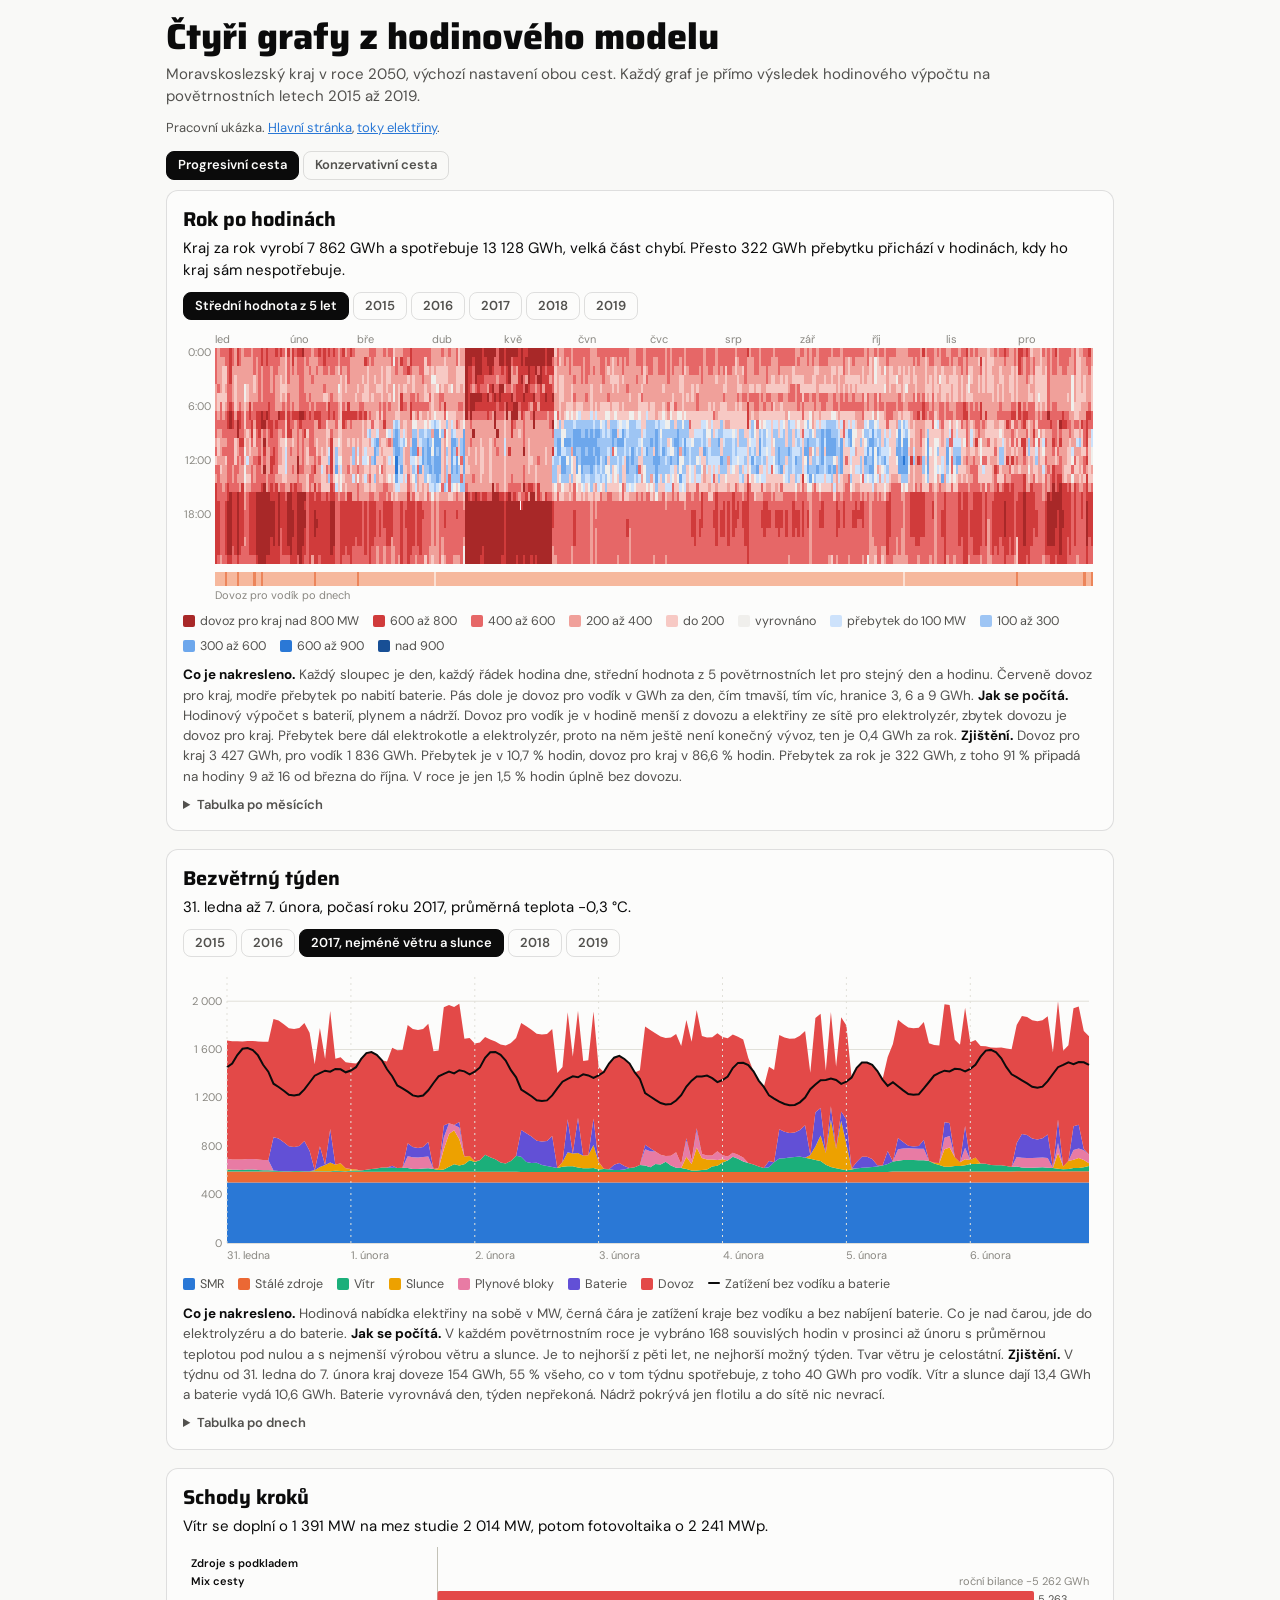
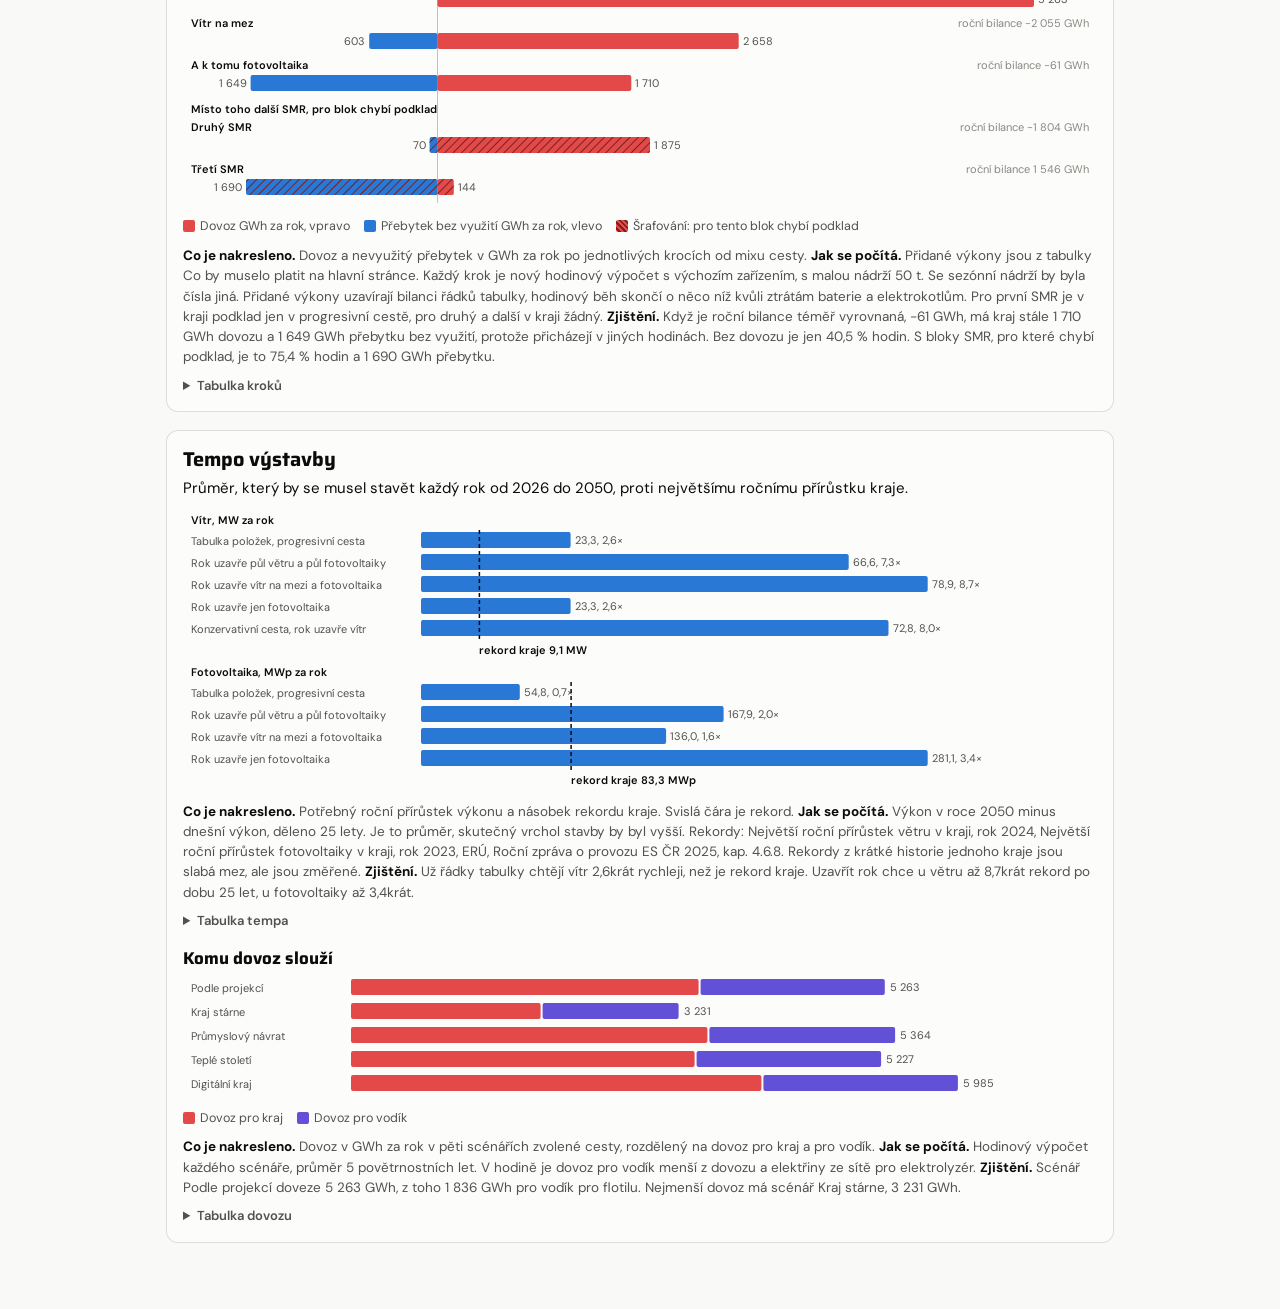
==== laborator/grafy/index.html @ 6d506c96 "Laboratoř: toky 2025 a 2050 s podscénáři, grafy z hodinového modelu Co-Authored-By: Claude Opus 5.5 " ====
<!doctype html>
<html lang="cs">
<head>
<meta charset="utf-8">
<meta name="viewport" content="width=device-width,initial-scale=1">
<title>Grafy z hodinového modelu</title>
<link rel="stylesheet" href="../../fonts.css">
<style>
:root{--bg:#f9f9f7;--surface:#fcfcfb;--ink:#0b0b0b;--muted:#52514e;--axis:#898781;--grid:#e1e0d9;--base:#c3c2b7;--line:rgba(11,11,11,.12);--accent:#2a78d6;
--smr:#2a78d6;--stab:#eb6834;--vitr:#1baf7a;--slunce:#eda100;--plyn:#e87ba4;--bat:#6250d6;--dov:#e34948;--hatch:#7a2020;
--d0:#f0efec;--n1:#f7c9c4;--n2:#f0a09a;--n3:#e66767;--n4:#d03b3b;--n5:#a82828;--p1:#cde2fb;--p2:#9ec5f4;--p3:#6da7ec;--p4:#2a78d6;--p5:#184f95;
--h1:#fbe0d3;--h2:#f6b89d;--h3:#ec855a;--h4:#c9551f}
@media (prefers-color-scheme:dark){:root:not([data-theme=light]){--bg:#0d0d0d;--surface:#1a1a19;--ink:#f0efec;--muted:#c3c2b7;--axis:#898781;--grid:#2c2c2a;--base:#383835;--line:rgba(255,255,255,.12);--accent:#3987e5;
--smr:#3987e5;--stab:#d95926;--vitr:#199e70;--slunce:#c98500;--plyn:#d55181;--bat:#9085e9;--dov:#e66767;--hatch:#ffd5d5;
--d0:#383835;--n1:#5a2b2b;--n2:#7f3535;--n3:#b04545;--n4:#d95a5a;--n5:#f28a8a;--p1:#16335a;--p2:#1c5cab;--p3:#2a78d6;--p4:#5598e7;--p5:#9ec5f4;
--h1:#4a2a1c;--h2:#7c4124;--h3:#b95a2c;--h4:#ec855a}}
:root[data-theme=dark]{--bg:#0d0d0d;--surface:#1a1a19;--ink:#f0efec;--muted:#c3c2b7;--axis:#898781;--grid:#2c2c2a;--base:#383835;--line:rgba(255,255,255,.12);--accent:#3987e5;
--smr:#3987e5;--stab:#d95926;--vitr:#199e70;--slunce:#c98500;--plyn:#d55181;--bat:#9085e9;--dov:#e66767;--hatch:#ffd5d5;
--d0:#383835;--n1:#5a2b2b;--n2:#7f3535;--n3:#b04545;--n4:#d95a5a;--n5:#f28a8a;--p1:#16335a;--p2:#1c5cab;--p3:#2a78d6;--p4:#5598e7;--p5:#9ec5f4;
--h1:#4a2a1c;--h2:#7c4124;--h3:#b95a2c;--h4:#ec855a}
*{box-sizing:border-box}
body{margin:0;background:var(--bg);color:var(--ink);font:15px/1.5 "DM Sans",system-ui,sans-serif}
.wrap{max-width:980px;margin:0 auto;padding:18px 16px 48px}
h1{font:800 clamp(25px,3.6vw,36px)/1.08 "Saira",system-ui,sans-serif;margin:0 0 6px}
h2{font:700 20px/1.2 "Saira",system-ui,sans-serif;margin:0 0 6px}
p{margin:0 0 10px}
a{color:var(--accent)}
.lead{color:var(--muted);max-width:60em}
.notice{font-size:13px;color:var(--muted);margin:0 0 14px}
.card{background:var(--surface);border:1px solid var(--line);border-radius:12px;padding:16px;margin:0 0 18px}
.seg{display:inline-flex;flex-wrap:wrap;gap:4px;margin:0 8px 10px 0}
.seg button{all:unset;cursor:pointer;padding:6px 11px;border:1px solid var(--line);border-radius:8px;font:600 13px/1.1 "DM Sans",system-ui,sans-serif;color:var(--muted)}
.seg button[aria-pressed="true"]{background:var(--ink);color:var(--surface);border-color:var(--ink)}
.seg button:focus-visible,.chart:focus-visible,summary:focus-visible{outline:2px solid var(--accent);outline-offset:2px}
.chart{position:relative;width:100%;touch-action:pan-y}
.chart svg{display:block;width:100%;height:auto;overflow:visible}
.chart text{font:11px "DM Sans",system-ui,sans-serif;fill:var(--axis)}
.chart text.lab{fill:var(--ink);font-weight:600}
.chart text.val{fill:var(--muted)}
.legend{display:flex;flex-wrap:wrap;gap:6px 14px;font-size:12.5px;color:var(--muted);margin:8px 0 10px}
.legend i{display:inline-block;width:12px;height:12px;border-radius:2px;margin-right:5px;vertical-align:-2px}
.how{font-size:13.5px;color:var(--muted);margin:10px 0 0}
.how b{color:var(--ink)}
.tip{position:fixed;z-index:9;display:none;pointer-events:none;background:var(--surface);border:1px solid var(--ink);border-radius:5px;padding:7px 9px;font-size:12px;max-width:260px;box-shadow:0 6px 18px rgba(0,0,0,.25)}
.tip b{display:block;font-size:13px}
.tip div{display:flex;justify-content:space-between;gap:12px}
details{margin-top:8px;font-size:13px}
summary{cursor:pointer;color:var(--muted);font-weight:600}
.tw{overflow-x:auto}
table{border-collapse:collapse;margin-top:6px;font-size:12.5px;width:100%;font-variant-numeric:tabular-nums}
th,td{padding:3px 8px;border-bottom:1px solid var(--grid);text-align:right;white-space:nowrap}
th:first-child,td:first-child{text-align:left;white-space:normal}
</style>
</head>
<body>
<div class="wrap">
<header>
<h1>Čtyři grafy z hodinového modelu</h1>
<p class="lead">Moravskoslezský kraj v roce 2050, výchozí nastavení obou cest. Každý graf je přímo výsledek hodinového výpočtu na povětrnostních letech 2015 až 2019.</p>
<p class="notice">Pracovní ukázka. <a href="../../index.html">Hlavní stránka</a>, <a href="../toky/index.html">toky elektřiny</a>.</p>
</header>
<div class="seg" role="group" aria-label="Cesta" id="segPath"></div>

<section class="card" id="sHeat">
<h2>Rok po hodinách</h2>
<p id="heatTitle"></p>
<div class="seg" role="group" aria-label="Povětrnostní rok" id="segHeat"></div>
<div class="chart" id="cHeat" tabindex="0" role="img"></div>
<div class="legend" id="lHeat"></div>
<p class="how" id="hHeat"></p>
<details><summary>Tabulka po měsících</summary><div class="tw" id="tHeat"></div></details>
</section>

<section class="card" id="sWeek">
<h2>Bezvětrný týden</h2>
<p id="weekTitle"></p>
<div class="seg" role="group" aria-label="Povětrnostní rok" id="segWeek"></div>
<div class="chart" id="cWeek" tabindex="0" role="img"></div>
<div class="legend" id="lWeek"></div>
<p class="how" id="hWeek"></p>
<details><summary>Tabulka po dnech</summary><div class="tw" id="tWeek"></div></details>
</section>

<section class="card" id="sSteps">
<h2>Schody kroků</h2>
<p id="stepTitle"></p>
<div class="chart" id="cSteps" role="img"></div>
<div class="legend" id="lSteps"></div>
<p class="how" id="hSteps"></p>
<details><summary>Tabulka kroků</summary><div class="tw" id="tSteps"></div></details>
</section>

<section class="card" id="sTempo">
<h2>Tempo výstavby</h2>
<p id="tempoTitle"></p>
<div class="chart" id="cTempo" role="img"></div>
<p class="how" id="hTempo"></p>
<details><summary>Tabulka tempa</summary><div class="tw" id="tTempo"></div></details>
<h2 style="margin-top:18px;font-size:17px">Komu dovoz slouží</h2>
<div class="chart" id="cSplit" role="img"></div>
<div class="legend" id="lSplit"></div>
<p class="how" id="hSplit"></p>
<details><summary>Tabulka dovozu</summary><div class="tw" id="tSplit"></div></details>
</section>
<div class="tip" id="tip" role="status"></div>
</div>
<script>
"use strict";
const D = {"heat":{"progresivni":{"median":[-505,-468,-450,-428,-394,-383,-387,-423,-505,-463,-335,-505,-186,-407,-362,-643,-643,-716,-743,-743,-714,-643,-639,-627,-367,-362,-346,-365,-481,-71,-71,-321,-521,-297,-71,-71,-365,-481,-413,-521,-548,-618,-621,-621,-621,-621,-621,-556,-456,-324,-296,-270,-286,-147,-471,-471,-597,-393,-342,-360,-389,-147,-393,-471,-493,-597,-597,-597,-597,-597,-426,-393,-451,-282,-107,-83,-72,-80,-117,-349,-541,-451,-344,-451,-231,-231,-343,-344,-444,-579,-579,-579,-579,-579,-579,-548,-505,-505,-133,-133,-291,-133,-283,-436,-516,-514,-291,-516,-133,-262,-318,-447,-565,-669,-683,-683,-683,-683,-616,-521,-541,-504,-481,-453,-427,-458,-565,-664,-664,-572,-427,-490,-445,-436,-554,-664,-741,-816,-887,-887,-887,-887,-887,-664,-772,-772,-663,-642,-525,-529,-659,-882,-892,-556,-585,-497,-427,-466,-525,-595,-892,-892,-892,-892,-892,-887,-887,-734,-560,-556,-392,-346,-346,-346,-407,-736,-796,-427,-427,-427,-427,-326,-390,-445,-736,-796,-796,-796,-736,-779,-533,-500,-218,-218,-218,-109,-109,-109,-109,-373,-559,-427,-109,-109,-109,-424,-424,-424,-627,-659,-659,-659,-659,-659,-644,-454,-611,-611,-354,-342,-342,-342,-354,-725,-834,-847,-391,-355,-427,-427,-383,-428,-847,-874,-884,-891,-874,-874,-874,-614,-449,-422,-394,-359,-343,-360,-495,-631,-717,-520,-658,-536,-354,-354,-335,-354,-731,-756,-756,-756,-756,-756,-756,-509,-312,-300,-246,-212,-212,-212,-300,-473,-532,-516,-750,-530,-473,-300,-364,-750,-750,-732,-616,-656,-628,-616,-530,-518,-430,-273,-261,-248,0,0,-109,-54,-131,-392,-7,0,-47,0,0,-47,-392,-392,-425,-432,-420,-392,-487,-497,-415,-376,-358,-236,-122,-132,-376,-582,-582,-92,-341,-364,56,-341,-132,-241,-582,-582,-582,-582,-582,-582,-582,-562,-402,-389,-227,-383,-292,-374,-677,-677,-400,-261,-172,-162,-227,-227,-113,-387,-659,-711,-711,-711,-711,-711,-677,-508,-313,-313,-259,-259,-259,-259,-342,-449,-642,-709,-421,-213,-259,-481,-530,-581,-676,-763,-763,-763,-763,-763,-763,-596,-472,-404,-404,-190,-133,-327,-427,-450,-327,-190,-188,-227,-450,-227,-227,-419,-642,-718,-740,-740,-729,-685,-640,-427,-406,-377,-377,-377,-377,-396,-423,-733,-733,-412,-566,-342,-527,-509,-489,-577,-827,-850,-878,-878,-878,-875,-827,-685,-502,-469,-459,-430,-421,-427,-466,-785,-669,-611,-577,-467,-657,-579,-427,-427,-892,-892,-892,-892,-892,-889,-823,-823,-650,-620,-367,-354,-342,-368,-513,-837,-837,-354,-311,-341,-306,-306,-465,-656,-849,-887,-891,-891,-887,-856,-830,-830,-539,-509,-461,-424,-423,-427,-447,-669,-886,-473,-886,-601,-544,-886,-528,-807,-892,-892,-892,-892,-892,-892,-892,-892,-628,-656,-507,-480,-482,-497,-589,-862,-596,-354,-342,-342,-312,-354,-342,-383,-891,-891,-891,-891,-891,-891,-862,-731,-507,-479,-447,-416,-408,-414,-614,-639,-639,-409,-459,-354,-354,-354,-507,-574,-824,-887,-887,-887,-887,-887,-826,-639,-511,-472,-387,-371,-383,-414,-448,-485,-726,-651,-580,-585,-726,-779,-552,-779,-786,-834,-818,-807,-818,-779,-726,-649,-434,-427,-427,-421,-411,-412,-436,-483,-585,-515,-585,-615,-604,-585,-437,-585,-699,-887,-887,-887,-887,-887,-669,-661,-615,-489,-489,-237,-237,-237,-354,-543,-687,-554,-526,-526,-526,-526,-237,-634,-787,-787,-787,-787,-787,-787,-652,-642,-427,-415,-389,-367,-330,-337,-337,-805,-421,-372,-278,-337,-260,-164,-260,-271,-805,-805,-805,-805,-805,-805,-655,-655,-600,-211,-211,-150,-150,-150,-354,-650,-475,-347,-25,-347,-239,-162,-291,-407,-600,-600,-600,-600,-575,-575,-575,-575,-512,-270,-270,-270,-180,-270,-498,-630,-427,-498,-180,-66,-40,-122,-178,-493,-696,-696,-696,-696,-696,-696,-696,-534,-61,-61,-61,-61,-61,-126,-348,-373,-155,-140,0,46,68,30,-61,-240,-547,-611,-611,-611,-611,-611,-611,-536,-655,-427,-427,-404,-392,-413,-427,-799,-799,-737,-281,-330,-249,-249,-250,-349,-800,-800,-800,-800,-800,-800,-712,-429,-328,-322,-342,-335,-354,-354,-354,-565,-482,-603,-354,-474,-251,-354,-251,-639,-801,-801,-801,-801,-801,-801,-801,-639,-738,-734,-427,-341,-341,-348,-427,-622,-447,-248,-137,-341,-296,-460,-341,-592,-798,-798,-817,-800,-820,-798,-798,-738,-492,-335,-335,-335,-335,-328,-335,-658,-362,-337,-337,-328,-337,-337,-362,-658,-778,-778,-778,-778,-778,-778,-778,-658,-621,-430,-403,-354,-354,-360,-387,-669,-527,-434,-491,-417,-858,-887,-498,-567,-891,-891,-891,-891,-887,-882,-858,-583,-652,-525,-502,-463,-456,-468,-548,-831,-652,-337,-337,-354,-332,-548,-354,-423,-849,-867,-867,-867,-867,-867,-841,-831,-885,-437,-437,-437,-427,-427,-535,-885,-480,-492,-427,-427,-494,-462,-315,-354,-885,-890,-891,-891,-885,-883,-749,-661,-544,-388,-383,-384,-361,-427,-465,-763,-432,-627,-315,-333,-315,-315,-315,-315,-802,-796,-848,-837,-778,-755,-755,-568,-494,-453,-336,-236,-336,-366,-416,-501,-533,-78,-336,-178,-100,-372,-164,-3,-525,-553,-553,-553,-553,-553,-553,-506,-592,-237,-490,-237,-237,-419,-237,-615,-567,-570,-569,-560,-237,-237,-462,-469,-687,-687,-687,-687,-687,-687,-687,-648,-321,-342,-339,-408,-207,-219,-408,-455,-564,-408,-455,-408,-315,-455,-454,-363,-640,-690,-690,-690,-690,-690,-649,-287,-433,-270,-270,-270,-270,-270,-270,-720,-394,-270,-270,-482,-410,-672,-344,-720,-482,-795,-820,-819,-804,-761,-720,-601,-444,-347,-444,-341,-269,-286,-580,-719,-341,-219,-135,-163,-246,-324,-319,-341,-719,-769,-799,-813,-780,-719,-716,-638,-628,-428,-397,-259,-259,-295,-438,-709,-646,-275,-259,-295,-505,-355,-318,-510,-733,-746,-746,-745,-745,-726,-709,-586,-480,-498,-351,-333,-311,-333,-538,-556,-445,-320,-233,-166,-93,40,-118,-169,-488,-791,-792,-792,-772,-710,-692,-638,-620,-604,-463,-354,-401,-155,-446,-598,-468,-306,-306,-295,-176,-102,-112,-155,-590,-660,-660,-660,-660,-660,-660,-660,-504,-504,-495,-342,-341,-127,-341,-562,-127,-112,-112,-112,-112,-488,-384,-100,-662,-677,-677,-677,-677,-677,-662,-631,-714,-518,-304,-304,-304,-304,-686,-686,-238,-116,-245,69,172,-367,118,-136,-492,-754,-778,-769,-757,-754,-754,-730,-472,-433,-405,-342,-342,-409,-496,-496,-342,-505,-632,-618,-738,-669,-503,-673,-738,-868,-868,-868,-868,-868,-849,-738,-652,-592,-592,-375,-373,-382,-524,-728,-337,-382,-199,-199,-199,-199,-199,-407,-649,-828,-828,-828,-828,-828,-673,-649,-456,-469,-282,-282,-220,-220,-545,-545,-545,-373,-95,149,231,308,0,98,-418,-456,-456,-456,-456,-456,-434,-415,-380,-380,-161,-365,0,-175,-354,-215,-175,-173,0,-44,0,-45,-37,-191,-244,-480,-480,-480,-480,-480,-466,-466,-432,-432,-420,-173,-171,-171,-105,-179,-105,-85,-171,-4,0,93,0,0,-432,-646,-655,-655,-655,-655,-623,-621,-635,-581,-341,-268,-332,-341,-445,-635,-625,-226,-266,-266,-333,-319,-185,-266,-490,-635,-647,-656,-635,-635,-635,-514,-277,-525,-231,-186,-182,-274,-377,-661,-532,-211,-211,-211,-211,-211,-354,-182,-282,-632,-758,-761,-761,-635,-546,-485,-586,-560,-530,-530,-337,-358,-743,-743,-344,-293,-199,-293,-332,-535,-341,-341,-669,-747,-772,-761,-743,-743,-607,-473,-625,-369,-357,-227,-215,-215,-231,-625,-512,-283,-341,-352,-175,-175,-279,-389,-625,-765,-765,-765,-765,-726,-665,-665,-486,-337,-251,-337,-382,-382,-382,-683,-337,-337,-25,177,191,-341,5,-251,-390,-783,-783,-755,-693,-661,-530,-486,-395,-395,-342,-259,-259,-190,-395,-640,-230,-341,-341,-279,-365,-379,-267,-378,-395,-740,-740,-740,-739,-541,-511,-495,-341,-323,-338,-317,-182,-310,-354,-418,-341,-263,-62,67,0,-597,0,-418,-418,-697,-697,-697,-697,-627,-597,-461,-349,-362,-317,-232,-232,-232,-547,-682,-341,-309,-309,-309,-249,-341,-341,-232,-342,-782,-782,-782,-782,-720,-563,-543,-397,-348,-224,-194,-208,-194,-479,-508,-94,-94,-63,-114,34,-341,-28,-341,-386,-544,-544,-544,-544,-544,-544,-544,-276,-605,-276,-207,-139,-158,-342,-608,-341,-325,-142,6,19,-115,48,-158,-342,-662,-708,-708,-678,-608,-608,-485,-294,-463,-134,-141,-134,-13,-356,-386,-134,31,-22,-5,0,-22,-232,-187,-356,-468,-489,-540,-533,-471,-468,-461,-549,-352,-341,-337,-341,-341,-352,-459,-155,154,-337,-138,-323,-238,-413,-323,-551,-724,-788,-788,-783,-744,-688,-688,-558,-558,-342,-333,-281,-108,-342,-342,-426,-108,28,-106,199,-112,-69,-108,-417,-658,-658,-658,-658,-635,-562,-562,-536,-342,-342,-183,-342,-246,-345,-342,-86,-86,177,352,446,-11,263,-199,-319,-628,-636,-636,-620,-555,-555,-555,-392,-352,-352,-261,-30,-261,-392,-79,-19,56,309,115,-19,-292,-261,-261,-261,-569,-569,-569,-569,-536,-352,-261,-342,-342,-342,-342,-119,-342,-569,-569,-375,-342,-313,-119,-19,0,-92,-306,-569,-584,-643,-646,-642,-585,-542,-504,-335,-348,-143,-143,-143,-112,-359,-143,-234,-233,-143,-234,-37,-407,-37,-234,-425,-569,-587,-587,-587,-587,-587,-564,-593,-342,-342,-244,-276,-285,-593,-593,-605,-270,-186,-143,-244,-244,-244,-590,-593,-655,-672,-647,-593,-593,-385,-343,-387,-337,-178,-178,-178,-337,-337,-271,-308,0,-271,-58,-178,-178,-150,-522,-357,-628,-679,-677,-673,-629,-593,-532,-537,-270,-191,-114,-255,-165,-417,-389,-368,15,-428,-87,26,-87,0,-270,-537,-637,-637,-637,-637,-637,-578,-537,-469,-464,-348,-202,-202,-202,-202,-202,-202,-155,-319,-162,-180,-180,-46,-201,-180,-630,-633,-680,-600,-353,-305,-255,-70,0,-361,-225,0,0,-238,-200,44,256,446,259,0,-29,0,-121,-360,-461,-461,-461,-461,-461,-385,-371,-300,-527,-502,-341,-341,-276,-267,-52,124,449,448,550,623,623,373,77,-52,-502,-502,-511,-542,-508,-502,-502,-356,-356,-358,-356,-187,-120,-174,-191,9,171,227,514,163,75,63,81,-222,-452,-458,-458,-458,-458,-458,-256,-341,-610,-384,-341,-341,-610,-610,-351,-240,-60,14,150,216,312,93,-42,-311,-710,-710,-710,-710,-710,-657,-615,-538,-538,-538,-315,-91,-250,-538,-395,-91,48,205,-170,-91,-91,-34,-198,-255,-582,-586,-586,-586,-558,-538,-538,-589,-503,-503,-315,-139,-315,-503,-378,-183,-183,0,-283,-283,-120,37,-183,-283,-589,-618,-603,-589,-589,-589,-589,-493,-250,-615,-165,-250,-208,-392,-284,-208,-250,-250,-250,-208,-208,-450,-520,-615,-678,-700,-700,-700,-667,-645,-610,-715,-715,-433,-341,-265,-509,-715,-652,-341,-222,-59,100,99,-8,-66,-356,-373,-715,-715,-715,-715,-715,-621,-594,-543,-407,-304,-93,-145,-408,-543,-93,0,161,312,458,80,109,0,-123,-508,-608,-643,-643,-643,-622,-561,-508,-424,-413,-395,-395,-376,-354,-412,-258,0,293,404,428,0,85,155,13,-176,-490,-494,-494,-494,-463,-412,-395,-433,-433,-322,-208,-208,-459,-459,-506,-147,-38,-56,-506,-134,-518,-208,-322,-173,-606,-606,-606,-606,-606,-571,-531,-547,-516,-516,-264,-264,-264,-516,-188,-68,201,67,-188,66,434,-66,-36,-296,-638,-638,-638,-638,-638,-638,-516,-510,-510,-497,-485,-254,-358,-510,-205,-157,121,278,343,550,-154,-68,-205,-258,-590,-600,-590,-590,-517,-510,-446,-491,-184,-115,-284,-70,-70,-440,-255,0,51,127,157,177,147,104,-71,-188,-501,-520,-520,-439,-424,-424,-196,-407,-407,-159,-265,-340,-198,-407,-53,-21,207,364,351,325,273,0,-370,-453,-507,-503,-456,-457,-439,-434,-434,-523,-523,-204,-353,-204,-523,-349,-247,0,138,242,364,550,550,78,78,-289,-523,-523,-523,-523,-463,-385,-361,-291,-291,-149,0,-10,-193,-10,-10,35,-335,0,0,116,282,249,65,0,-335,-384,-384,-339,-335,-335,-85,-232,-383,-292,0,-26,-398,-235,0,220,434,550,556,568,498,240,166,-261,-413,-475,-474,-425,-406,-351,-324,-226,-226,-73,-55,0,-226,-294,-1,92,391,518,202,550,556,394,58,-143,-386,-386,-386,-386,-386,-386,-378,-363,-363,-129,-193,-350,-459,-459,-116,0,0,471,550,550,550,164,0,-223,-549,-559,-559,-559,-559,-552,-500,-468,-373,-27,-73,-112,-468,-369,-27,-27,150,-18,-18,-112,-112,-18,-469,-273,-477,-477,-469,-469,-387,-275,-56,-240,-144,-144,-94,-260,-379,-615,-424,-195,-424,-291,-226,-260,-242,-220,108,-324,-525,-622,-613,-547,-473,-441,-382,-357,-319,-29,-181,-272,-371,-371,0,109,0,0,123,94,205,136,42,-272,-425,-425,-425,-425,-425,-425,-420,-479,-317,-317,-317,-150,-260,-263,-194,-150,-107,-49,-150,-49,-150,-442,-504,-150,-579,-599,-592,-579,-568,-529,-482,-385,-385,-342,-342,0,-385,-385,-149,18,289,490,531,550,491,280,70,-146,-549,-549,-549,-549,-520,-479,-449,-342,-342,-342,-318,-324,-342,-359,-52,-50,88,450,211,34,279,223,0,-202,-437,-437,-437,-437,-437,-437,-318,-426,-426,-179,-179,-129,-313,-313,-244,-575,-129,264,-579,309,374,163,-169,-426,-522,-629,-557,-460,-426,-426,-233,-181,-181,-181,-181,-181,-295,-433,-250,-295,-181,-181,-181,0,232,190,0,-295,-433,-529,-514,-433,-433,-433,-295,-376,-206,-95,-7,-218,-354,-457,-386,-7,-95,152,160,-457,-7,-417,159,-276,-457,-457,-517,-517,-479,-457,-433,-354,-354,-189,-31,-55,-349,-354,-182,0,304,491,550,429,442,269,182,-161,-370,-425,-425,-454,-393,0,0,-876,-878,-860,-860,-875,-883,-892,-838,-362,-341,-207,-250,-122,-196,-288,-427,-883,-891,-891,-891,-891,-891,-884,-824,-854,-843,-731,-754,-756,-780,-780,-502,-305,-281,-205,-130,-281,-163,-242,-315,-652,-855,-855,-855,-855,-855,-831,-809,-892,-892,-639,-724,-578,-892,-887,-887,-427,-354,-427,-341,-354,-342,-354,-354,-421,-892,-892,-892,-892,-892,-892,-891,-891,-780,-427,-427,-369,-891,-891,-544,-341,-887,-341,-342,-342,-342,-427,-342,-655,-891,-891,-891,-891,-891,-887,-887,-887,-846,-821,-821,-442,-821,-652,-461,-337,-337,-293,-174,-154,-337,-337,-337,-864,-853,-887,-887,-887,-887,-846,-846,-887,-887,-855,-719,-652,-878,-655,-506,-341,-315,-337,-282,-275,-215,-337,-337,-640,-878,-887,-887,-887,-878,-887,-887,-884,-869,-832,-651,-479,-835,-656,-498,-294,-234,-166,-92,-85,-121,-187,-221,-535,-884,-884,-884,-884,-878,-816,-771,-785,-785,-744,-785,-575,-785,-693,-506,-243,-297,-297,-162,-162,-190,-235,-335,-649,-847,-847,-847,-847,-847,-786,-744,-890,-790,-790,-427,-488,-790,-656,-427,-342,-340,-337,-290,-260,-276,-324,-340,-652,-887,-890,-890,-890,-887,-887,-887,-839,-839,-624,-565,-342,-839,-603,-642,-316,-327,-327,-321,-327,-227,-240,-289,-506,-877,-877,-877,-877,-877,-877,-877,-856,-856,-856,-483,-724,-507,-652,-425,-306,-306,-150,-87,-55,-148,-160,-260,-463,-853,-887,-887,-887,-887,-887,-887,-891,-858,-656,-500,-858,-723,-655,-342,-341,-341,-341,-341,-341,-354,-341,-820,-874,-892,-892,-892,-892,-892,-887,-887,-887,-427,-427,-427,-416,-887,-669,-892,-892,-354,-416,-342,-342,-342,-342,-342,-892,-892,-892,-892,-892,-892,-892,-891,-574,-477,-445,-399,-440,-704,-483,-418,-342,-822,-337,-510,-354,-354,-337,-507,-855,-892,-892,-892,-892,-892,-892,-804,-843,-843,-519,-403,-843,-853,-655,-457,-341,-337,-341,-337,-341,-341,-341,-341,-652,-891,-891,-891,-891,-891,-891,-887,-887,-877,-724,-483,-808,-648,-652,-502,-337,-327,-272,-272,-262,-216,-337,-362,-748,-887,-887,-887,-887,-877,-877,-748,-719,-719,-453,-453,-337,-662,-432,-334,-169,-69,96,85,-69,-98,-117,-169,-551,-719,-719,-719,-719,-719,-719,-719,-886,-874,-793,-793,-427,-793,-874,-874,-341,-324,-337,-337,-332,-324,-341,-341,-655,-887,-892,-892,-892,-892,-892,-892,-892,-892,-887,-859,-483,-655,-655,-354,-354,-342,-354,-735,-342,-342,-342,-506,-887,-891,-891,-891,-891,-887,-887,-859,-891,-427,-341,-354,-341,-891,-669,-887,-719,-639,-341,-337,-354,-354,-427,-583,-583,-891,-891,-891,-891,-891,-891,-887,-877,-719,-501,-354,-427,-427,-892,-892,-430,-342,-342,-397,-342,-342,-342,-502,-652,-892,-892,-892,-892,-892,-892,-882,-887,-741,-354,-354,-706,-774,-887,-887,-337,-337,-337,-337,-354,-354,-354,-427,-430,-887,-887,-887,-887,-887,-887,-716,-718,-669,-647,-647,-605,-741,-576,-361,-233,-173,-233,-333,-333,-233,-205,-427,-369,-880,-883,-883,-883,-883,-883,-883,-887,-887,-669,-808,-669,-652,-652,-669,-341,-324,-285,-248,-224,-206,-285,-285,-481,-741,-891,-891,-891,-887,-864,-835,-794,-794,-794,-501,-483,-847,-794,-427,-427,-420,-427,-891,-341,-427,-427,-887,-427,-891,-892,-892,-892,-891,-891,-794,-733,-872,-669,-354,-846,-734,-741,-341,-354,-295,-337,-236,-266,-341,-341,-591,-669,-891,-891,-891,-891,-891,-891,-880,-822,-822,-822,-812,-655,-636,-576,-333,-341,-228,-133,-40,-60,-139,-262,-700,-333,-822,-842,-872,-862,-822,-822,-822,-877,-829,-652,-655,-597,-652,-366,-427,-341,-341,-251,-246,-152,-240,-341,-669,-891,-891,-891,-891,-891,-889,-826,-752,-892,-892,-664,-638,-488,-873,-613,-882,-882,-354,-342,-342,-342,-342,-342,-427,-871,-892,-892,-892,-892,-892,-892,-892,-830,-830,-830,-567,-354,-567,-658,-594,-337,-284,-284,-272,-337,-20,-167,-234,-331,-830,-830,-834,-830,-830,-830,-734,-887,-887,-483,-879,-555,-419,-354,-502,-341,-341,-341,-341,-427,-354,-354,-648,-652,-891,-891,-891,-891,-891,-891,-891,-891,-891,-887,-887,-723,-655,-655,-506,-341,-341,-341,-341,-341,-354,-341,-341,-427,-891,-891,-891,-891,-891,-891,-891,-892,-892,-796,-750,-354,-750,-750,-550,-341,-354,-339,-333,-315,-339,-354,-342,-354,-892,-892,-892,-892,-892,-889,-883,-786,-741,-431,-617,-786,-803,-626,-502,-317,-317,-211,-148,-141,-234,-317,-337,-631,-891,-891,-891,-891,-891,-891,-891,-891,-817,-792,-736,-669,-682,-796,-354,-267,-262,-262,-295,-337,-341,-342,-342,-561,-891,-892,-892,-891,-891,-891,-887,-887,-887,-655,-354,-655,-655,-656,-506,-519,-342,-337,-342,-342,-342,-342,-354,-585,-887,-891,-891,-887,-887,-887,-887,-868,-449,-652,-427,-427,-853,-617,-517,-868,-543,-218,-687,65,148,122,-36,-203,-605,-618,-610,-535,-444,-386,-334,-176,-336,-191,-7,-140,-327,-216,0,0,279,170,93,153,271,243,0,-149,-427,-427,-427,-427,-427,-427,-367,-464,-461,-242,-242,-236,-242,-281,-463,-13,297,523,431,185,-56,-11,-332,-517,-463,-561,-561,-561,-479,-463,-463,-224,-135,-210,-199,-87,-87,-2,-137,102,252,484,511,17,-37,0,-299,-2,-440,-440,-440,-440,-440,-440,-440,-383,-351,-351,-116,-116,-191,-383,-383,-116,0,0,36,491,445,296,0,-135,-427,-483,-483,-483,-483,-483,-443,-441,-406,-388,-252,-305,-270,-242,-102,141,0,351,98,433,407,174,-163,-266,-506,-535,-535,-535,-508,-488,-460,-413,-380,-252,-373,-304,-252,-187,0,214,197,467,118,0,122,108,-102,-252,-473,-488,-488,-488,-488,-480,-420,-482,-482,-429,-330,-200,-276,-183,-32,117,192,301,290,245,164,-32,-230,-183,-529,-538,-582,-502,-482,-482,-429,-374,-372,-364,-245,-164,-47,-164,0,194,235,266,-381,0,0,120,-2,-300,-456,-493,-481,-481,-423,-385,-300,-432,-521,-205,-521,-362,-521,-205,-71,21,379,391,330,-71,-71,-47,-419,-521,-566,-621,-621,-621,-607,-560,-521,-406,-406,-242,-337,-270,-270,-120,0,133,320,396,110,490,411,0,0,-6,-407,-450,-450,-450,-450,-450,-450,-435,-404,-389,-363,-340,-253,-140,5,260,303,498,266,232,0,0,-171,-153,-464,-489,-489,-489,-489,-489,-488,-422,-422,-422,-406,-256,-294,-186,-54,163,298,344,411,392,330,186,0,-294,-530,-530,-530,-530,-502,-449,-430,-436,-384,-384,-373,-277,-248,-204,-55,160,255,361,340,366,182,167,9,-148,-440,-484,-484,-484,-484,-459,-440,-480,-480,-480,-433,-220,-433,-279,-135,187,319,322,273,300,137,18,-47,-205,-483,-570,-580,-580,-545,-491,-480,-445,-411,-411,-375,-290,-344,-265,-30,130,238,322,509,424,243,7,0,-130,-444,-511,-511,-511,-480,-466,-411,-343,-327,-281,-278,-136,-136,-128,29,253,479,455,334,306,446,258,129,-42,-372,-372,-372,-372,-372,-364,-284,-356,-332,-422,-356,-356,-356,-220,-3,70,243,535,294,357,285,200,-40,-220,-456,-507,-518,-456,-453,-453,-453,-361,-321,-321,-224,-292,-262,-133,25,133,321,486,445,209,99,36,-327,-53,-392,-392,-406,-392,-392,-392,-321,-413,-345,-326,-300,-300,-300,-232,-27,222,355,192,538,477,223,83,8,-195,-440,-500,-500,-500,-475,-413,-413,-444,-412,-405,-284,-193,-321,-119,-115,0,112,137,113,93,67,159,0,-412,-505,-544,-544,-544,-544,-520,-425,-496,-474,-427,-427,-359,-297,-194,-88,9,83,151,198,200,103,33,-53,-238,-513,-590,-596,-584,-528,-496,-496,-403,-353,-313,-353,-282,-217,-173,0,104,180,154,231,343,0,177,112,-382,-457,-503,-503,-503,-503,-498,-457,-494,-450,-70,-355,-345,-408,-70,0,-70,58,128,91,-70,0,0,-44,-494,-453,-550,-550,-550,-496,-496,-494,-444,-393,-309,-190,-282,-267,-276,-140,124,135,283,148,225,244,79,-123,-426,-526,-526,-526,-526,-526,-526,-409,-461,-179,-179,-179,-179,-281,-158,-94,169,361,371,-428,229,-185,-179,-3,-311,-518,-518,-518,-518,-517,-465,-418,-419,-336,-250,-47,-314,-285,-167,0,239,433,110,0,110,0,0,-31,-297,-517,-517,-519,-517,-493,-439,-419,-432,-432,-336,-173,-100,-211,-47,-47,10,-27,314,167,35,10,-100,-148,-200,-491,-532,-532,-525,-461,-432,-385,-422,-371,-282,-212,-305,-282,-255,-91,0,39,309,298,256,284,184,0,-145,-407,-490,-490,-490,-490,-488,-419,-470,-470,-410,-136,-261,-217,-185,-44,25,340,384,127,41,-20,-20,-470,-484,-570,-570,-570,-570,-570,-528,-470,-484,-348,-331,-221,-307,-261,-256,-52,93,160,44,98,-58,-143,-47,-357,-47,-561,-580,-584,-584,-581,-531,-484,-429,-405,-363,-318,-489,-389,-269,-197,0,98,203,287,500,382,208,60,-85,-423,-552,-632,-608,-531,-505,-505,-374,-374,-374,-374,-252,-185,-219,0,181,138,157,79,257,299,208,0,-275,-421,-421,-417,-374,-374,-374,-355,-369,-369,-369,-201,-217,-211,-246,0,170,109,166,365,301,148,158,55,-229,-453,-469,-469,-469,-419,-417,-406,-346,-344,-346,-344,-346,-264,-243,-14,189,281,138,285,201,274,93,0,-290,-446,-446,-446,-446,-446,-444,-400,-497,-497,-355,-430,-397,-361,-245,-47,83,121,170,93,249,326,205,-185,-495,-521,-595,-597,-597,-547,-521,-521,-470,-457,-387,-305,-309,-106,-20,0,84,168,95,292,-67,-440,21,-20,-242,-540,-540,-545,-540,-532,-482,-458,-478,-478,-478,-291,-127,-432,-138,-58,-28,-28,0,-59,-69,-142,-356,-2,-452,-493,-578,-552,-510,-478,-478,-429,-390,-264,-131,-83,-390,-258,-167,-50,-83,12,194,71,184,0,0,-50,-314,-500,-532,-532,-532,-532,-518,-480,-469,-469,-383,-469,-314,-247,-123,48,149,274,275,550,268,240,240,0,-469,-483,-483,-483,-483,-483,-483,-461,-461,-461,-461,-206,-256,-225,-279,-129,101,176,229,226,222,222,126,-30,-461,-561,-561,-561,-561,-561,-495,-461,-439,-439,-409,-327,-303,-303,-197,-48,210,274,306,198,247,156,-327,0,-197,-539,-539,-539,-539,-539,-503,-453,-414,-363,-336,-246,-222,-227,-179,-15,125,277,263,-8,367,275,62,-15,-229,-463,-463,-463,-463,-454,-405,-365,-485,-362,-330,-335,-316,-249,-249,-335,79,339,324,337,478,485,344,110,0,-485,-485,-485,-485,-485,-485,-418,-487,-467,-452,-395,-319,-328,-299,-76,157,242,289,226,352,231,46,-130,-249,-526,-567,-567,-567,-567,-559,-481,-472,-461,-427,-395,-378,-259,-212,-87,17,0,86,96,141,118,-18,-99,-236,-441,-495,-495,-495,-495,-495,-495,-451,-428,-436,-338,-188,-300,-99,0,85,203,277,328,274,161,128,-150,-436,-528,-536,-536,-536,-536,-436,-436,-389,-304,-382,-304,-253,-205,-304,-104,0,248,185,148,62,195,0,78,-68,-383,-423,-460,-460,-407,-404,-389,-465,-444,-463,-420,-351,-284,-410,-274,0,257,-15,91,188,160,-15,33,-305,-465,-529,-563,-563,-541,-496,-465,-363,-363,-363,-214,-259,-259,-66,0,185,283,0,0,322,45,54,58,-227,-463,-463,-463,-463,-463,-463,-426,-444,-439,-439,-324,-303,-177,-154,-113,118,208,159,0,261,62,0,-410,-439,-510,-539,-539,-539,-539,-532,-486,-461,-418,-208,-386,-246,-327,-461,-136,-11,254,346,170,153,-9,-11,-60,-208,-496,-534,-561,-561,-496,-496,-484,-463,-432,-319,-341,-354,-264,-257,0,138,340,377,362,550,225,0,-105,-400,-493,-493,-493,-428,-400,-400,-400,-432,-228,-228,-128,-184,-351,-225,0,147,105,179,-271,0,0,391,31,-184,-441,-451,-526,-529,-454,-451,-432,-452,-452,-452,-148,-189,-83,-2,-2,0,121,76,207,0,177,27,0,-74,-487,-549,-547,-524,-488,-452,-452,-380,-372,-123,-340,-211,-314,-287,0,136,158,399,326,245,273,98,15,-109,-380,-419,-419,-419,-419,-419,-419,-498,-498,-371,-371,-360,-85,-212,-48,155,213,94,202,100,-48,-66,-313,-506,-506,-530,-566,-532,-506,-506,-498,-420,-419,-400,-309,-287,-350,-279,-136,-411,-21,3,35,40,0,0,-136,-414,-500,-519,-519,-519,-519,-519,-500,-503,-503,-411,-375,-69,-53,-276,-149,-69,-4,0,170,123,34,72,-21,-358,-514,-603,-603,-603,-521,-511,-503,-517,-444,-402,-389,-374,-327,-255,-93,-67,65,171,113,146,-93,-10,-190,-460,-543,-601,-617,-617,-607,-528,-517,-491,-491,-443,-311,-139,-491,-477,-125,-41,75,165,245,0,165,68,-463,-538,-581,-591,-591,-591,-575,-511,-477,-449,-449,-233,-342,-342,-342,-206,-123,-83,32,109,-63,41,157,33,-81,-233,-573,-594,-647,-629,-549,-549,-500,-560,-560,-489,-405,-353,-353,-204,-106,32,96,40,-29,-39,0,-110,-110,-620,-660,-660,-635,-589,-560,-560,-560,-387,-387,-266,-352,-266,-266,-239,-97,7,183,294,373,-71,-342,-266,-71,-521,-487,-562,-592,-578,-521,-521,-495,-451,-441,-383,-359,-341,-324,-293,-82,0,0,88,133,131,92,-36,-107,-486,-551,-551,-551,-551,-523,-492,-456,-485,-485,-485,-391,-350,-350,-129,-130,-30,0,-129,2,76,-35,-96,-375,-114,-579,-585,-585,-574,-513,-513,-513,-460,-460,-406,-369,-336,-261,-326,-34,24,154,106,129,96,82,94,-10,-125,-484,-560,-560,-560,-506,-484,-460,-514,-487,-362,-212,-231,-354,-71,-487,-64,-8,162,220,17,-67,-521,-67,-573,-595,-617,-617,-594,-524,-517,-517,-378,-257,-257,-142,-257,-302,-302,-347,-16,61,102,100,63,5,-164,-337,-661,-681,-681,-681,-681,-634,-581,-581,-459,-413,-413,-335,-232,-343,-206,-84,-9,298,392,161,90,-20,213,-186,-408,-505,-513,-513,-513,-513,-478,-423,-570,-570,-386,-205,-202,-206,-167,-35,192,136,-96,-10,375,242,-138,-57,-486,-584,-670,-670,-600,-570,-570,-570,-508,-461,-461,-327,-186,-461,-186,-186,-58,13,95,149,105,114,-17,-186,-525,-608,-608,-608,-608,-597,-508,-508,-434,-424,-142,-93,-142,-252,-172,-178,-353,27,191,236,185,120,0,-63,-434,-524,-534,-534,-534,-534,-534,-501,-486,-491,-456,-389,-335,-314,-249,-80,-245,42,165,179,-280,-21,-21,-245,-530,-630,-630,-630,-630,-630,-553,-495,-513,-437,-402,-385,-277,-268,-329,-88,-63,69,155,138,152,61,-63,-63,-513,-513,-564,-588,-544,-513,-513,-513,-586,-586,-395,-260,-372,-386,-350,-153,-42,0,53,61,67,0,-52,-144,-603,-686,-686,-686,-686,-586,-586,-586,-324,-152,-152,-229,-397,-309,-135,-109,-4,38,185,299,29,-8,-96,-559,-585,-585,-604,-609,-585,-559,-559,-409,-419,-399,-330,-148,-175,-506,-292,-148,-58,-93,-48,5,0,-85,-134,-362,-598,-634,-634,-599,-589,-589,-589,-589,-458,-458,-377,-322,-86,-331,-112,-195,-8,143,151,99,94,157,31,-112,-558,-558,-558,-558,-558,-461,-458,-458,-487,-400,-120,-273,-322,-400,-309,-105,-13,127,141,3,48,-111,167,-90,-334,-604,-666,-666,-593,-570,-566,-566,-436,-430,-436,-418,-219,-418,-300,-68,-128,-68,153,81,130,77,-37,-364,-578,-618,-618,-618,-618,-618,-518,-518,-647,-278,-258,-252,-215,-287,-647,-665,-647,-187,-187,-197,-91,-135,-555,-647,-665,-765,-765,-765,-728,-728,-665,-665,-216,-216,-216,-249,-128,-499,-338,-371,-49,7,0,116,73,0,0,-450,-573,-599,-599,-599,-573,-550,-519,-499,-439,-398,-392,-392,-116,-421,-242,-44,161,128,80,88,306,162,-142,-106,-482,-492,-521,-521,-521,-493,-457,-421,-485,-428,-418,-332,-395,-418,-405,-323,0,0,84,133,27,106,0,-109,-147,-585,-585,-585,-585,-550,-518,-485,-463,-463,-463,-300,-109,-463,-559,-309,-447,-141,-13,-13,263,365,22,-147,-282,-559,-563,-563,-541,-541,-541,-508,-385,-385,-385,-342,-168,-385,-267,-123,0,265,400,320,239,-127,0,-115,-382,-485,-542,-542,-542,-504,-485,-442,-532,-459,-239,-239,-239,-480,-313,-131,-30,31,6,50,48,-107,49,-498,-247,-581,-632,-632,-598,-581,-568,-491,-541,-444,-336,-200,-200,-200,-414,-91,0,105,155,83,113,18,7,-116,-566,-641,-641,-641,-641,-541,-481,-467,-411,-411,-411,-411,-193,-498,-357,-103,24,0,97,0,-125,-103,-38,-267,-560,-653,-653,-653,-598,-563,-553,-498,-463,-422,-327,-327,-150,-463,-296,-72,20,69,79,49,63,47,-72,-368,-543,-599,-616,-622,-566,-545,-522,-522,-589,-378,-339,-177,-177,-371,-464,-177,-125,-90,-81,-71,89,-575,-125,-125,-359,-589,-589,-589,-575,-575,-437,-408,-383,-368,-268,-50,-178,-329,-178,-50,82,191,0,-50,0,0,-50,-193,-429,-477,-566,-566,-566,-520,-492,-466,-403,-392,-366,-212,-149,-357,-315,-71,48,190,236,223,162,27,-118,-235,-263,-568,-621,-621,-598,-556,-521,-521,-545,-545,-545,-319,-98,-545,-372,-158,-158,-89,257,370,382,177,-71,-34,-369,-545,-645,-639,-622,-567,-548,-545,-505,-505,-395,-138,-138,-505,-109,-96,17,38,239,293,292,312,-110,-495,-369,-588,-605,-605,-548,-505,-505,-505,-433,-403,-255,-321,-150,-338,-269,-102,0,185,218,272,245,-151,0,-175,-542,-561,-561,-561,-559,-542,-540,-482,-450,-430,-396,-115,-115,-399,-230,-229,-130,-122,-97,114,-15,22,24,-97,-437,-547,-647,-647,-608,-557,-547,-547,-428,-418,-389,-266,-235,-418,-253,0,175,288,290,318,270,270,101,-132,-477,-518,-518,-518,-502,-489,-433,-389,-469,-469,-385,-241,-430,-469,-333,-19,88,235,295,184,167,147,-42,-183,-412,-562,-569,-569,-569,-535,-478,-469,-497,-497,-153,-175,-469,-591,-388,-153,8,-47,-47,94,95,12,-109,-175,-497,-681,-689,-663,-625,-569,-545,-483,-352,-352,-284,-138,-284,-292,-352,-71,-20,191,19,83,342,243,153,0,-379,-521,-621,-619,-579,-521,-521,-521,-365,-518,-333,-164,-518,-518,-429,-164,0,44,174,85,124,149,2,-270,-529,-584,-618,-618,-609,-518,-487,-431,-454,-302,-290,-111,-146,-450,-282,-111,-46,-28,69,161,170,151,-16,-111,-515,-561,-568,-561,-561,-550,-518,-491,-547,-221,-209,-112,-139,-139,-562,-528,-139,-433,-112,-112,-78,-139,-647,-547,-589,-609,-639,-641,-624,-589,-573,-547,-389,-346,-322,-279,-8,-414,-357,-8,0,78,292,368,0,96,0,-352,-540,-540,-540,-540,-537,-525,-514,-462,-501,-501,-247,-331,-168,-501,-364,-90,111,16,341,408,422,353,79,0,-224,-577,-601,-601,-528,-501,-501,-501,-352,-323,-206,-206,-120,-206,-323,0,0,168,236,-206,-11,234,325,0,-256,-356,-356,-356,-348,-339,-323,-289,-437,-431,-236,-144,-82,-431,-295,-207,-228,0,271,0,150,149,0,-214,-438,-531,-531,-531,-531,-531,-513,-460,-480,-347,-182,-44,-56,-494,-494,-65,-44,-30,242,143,282,124,161,-499,-499,-580,-594,-571,-572,-501,-499,-494,-359,-352,-26,-350,-325,-354,-344,-179,64,179,27,-15,85,319,88,-64,-450,-551,-565,-565,-565,-505,-450,-427,-517,-517,-397,-311,-145,-517,-360,-209,-89,152,291,297,268,190,12,0,-366,-579,-617,-617,-584,-519,-517,-517,-500,-438,-354,-212,-133,-500,-438,-115,80,304,415,426,380,260,76,-46,-430,-600,-600,-600,-587,-561,-510,-500,-487,-487,-391,-109,-159,-470,-487,-37,74,264,56,-37,73,77,-37,-184,-559,-570,-587,-581,-570,-549,-498,-487,-457,-457,-395,-231,-143,-410,-274,-83,138,304,366,339,243,165,4,-109,-495,-557,-557,-557,-557,-529,-484,-410,-406,-380,-297,-243,-67,-372,-236,-20,109,347,520,316,299,323,7,-132,-472,-472,-472,-472,-472,-470,-442,-372,-378,-279,-171,-55,-126,-378,-274,0,114,131,501,303,173,197,118,-242,-410,-510,-510,-478,-478,-450,-410,-176,-427,-353,-193,-292,-130,-422,-427,0,221,255,464,326,0,394,-30,35,-134,-527,-527,-527,-527,-527,-508,-473,-420,-370,-347,-370,-346,-370,-561,-189,17,216,284,193,-110,-214,-393,-370,-493,-617,-661,-641,-603,-520,-464,-393,-408,-251,-71,-71,-94,-283,-283,-283,-47,54,65,197,168,174,33,-67,-495,-550,-621,-603,-599,-544,-521,-495,-344,-344,-50,-259,-317,-485,-485,-50,84,-35,434,306,306,306,-9,-35,-344,-565,-585,-585,-585,-525,-486,-485,-518,-518,-438,-228,-68,-228,-438,-71,-510,-510,-71,-60,-60,-60,-228,-396,-538,-610,-618,-613,-564,-538,-518,-442,-430,-362,-202,-72,-237,-429,-446,-72,-52,69,24,-72,-446,-72,-286,-514,-546,-546,-546,-546,-546,-522,-518,-498,-408,-197,-134,-78,-181,-342,-408,-89,88,306,151,-48,-48,-78,-498,-498,-408,-598,-598,-598,-598,-550,-513,-270,-409,-384,-321,-163,-241,-395,-463,-149,-116,343,346,79,72,0,158,0,-298,-545,-557,-556,-534,-534,-534,-495,-434,-434,-384,-189,-104,-434,-434,-91,47,0,0,58,-104,-104,-115,-115,-541,-571,-626,-621,-587,-554,-541,-541,-418,-330,-304,-191,-330,-330,-441,-350,-129,0,-129,-205,-129,77,-32,-230,-579,-650,-676,-636,-587,-579,-546,-486,-468,-319,-319,-173,-72,-236,-455,-236,-327,-5,-5,-5,-5,86,-5,-386,-536,-596,-616,-583,-553,-536,-522,-522,-459,-392,-348,-223,-152,-392,-427,-286,-213,-66,123,-33,219,238,0,-84,-335,-602,-602,-563,-527,-527,-527,-407,-402,-200,-96,-96,-89,-414,-539,-495,-395,0,-45,-45,-45,-45,-495,-163,-539,-639,-639,-639,-595,-546,-510,-347,-363,-363,-297,-271,-83,-83,-348,-83,93,256,0,12,359,108,71,-10,-350,-533,-533,-533,-533,-478,-468,-468,-407,-407,-278,-51,-181,-407,-407,-67,0,119,216,452,186,172,0,-122,-407,-507,-507,-507,-480,-409,-407,0,-274,-123,-123,-133,-173,-279,-289,-106,136,94,489,74,105,344,19,-79,-379,-379,-379,-379,-379,-379,-379,-379,-375,-372,-372,-309,-85,-328,-376,0,231,449,550,550,550,485,233,72,-387,-426,-429,-444,-409,-373,-373,-302,-401,0,0,0,-72,-416,-416,-233,0,18,130,0,0,0,0,-396,-416,-512,-516,-516,-473,-416,-373,-199,-237,-4,-121,-4,-4,-4,-216,0,24,255,67,361,251,-216,99,-116,-284,-517,-517,-514,-495,-454,-454,-430,-579,-349,-135,-129,-181,-579,-579,-134,-26,130,125,298,33,-85,-251,-49,-585,-585,-585,-585,-564,-564,-520,-474,-442,-358,-307,-82,-160,-283,-422,-160,-44,-24,-12,41,131,0,15,-12,-376,-476,-476,-494,-494,-494,-309,-88,-295,-295,0,-132,0,-222,-295,-295,-2,52,143,47,314,66,-19,0,-154,-482,-482,-482,-482,-482,-355,-295,-555,-555,-397,-342,-209,-342,-594,-555,-419,-105,93,51,91,249,81,-165,-570,-655,-655,-655,-655,-655,-655,-571,-444,-308,-130,-130,-130,-314,-580,-580,-187,55,-87,0,-87,-87,-15,-308,-637,-637,-637,-637,-637,-596,-580,-580,-482,-340,-5,-5,-251,-337,-506,-416,-5,-5,-195,-151,-151,-153,-258,-478,-486,-555,-555,-555,-555,-555,-517,-455,-459,-390,-232,-148,-232,-232,-417,-223,-76,-76,-148,-76,-76,-148,-232,-526,-542,-598,-598,-578,-526,-459,-417,-362,-278,-262,-210,0,-90,-278,-363,-363,-210,0,231,348,0,-86,-210,-424,-463,-463,-463,-463,-463,-379,-363,-210,-231,-231,-63,-207,-63,-442,-448,-162,116,334,390,550,550,443,-17,-467,-467,-548,-548,-548,-548,-535,-492,-237,-294,-294,-297,-290,-278,-297,-489,-270,0,0,0,138,532,365,279,0,-370,-463,-445,-424,-371,-309,-255,-224,-236,-215,-128,-128,-128,-128,-236,-131,105,69,550,553,623,487,130,-120,-238,-338,-338,-338,-316,-238,-238,-238,-342,-342,-337,-87,0,-342,-342,-41,66,237,410,458,475,383,232,0,-414,-442,-442,-442,-442,-414,-414,-342,-450,-252,-100,-21,-232,-232,-471,-174,-100,0,0,-100,17,0,-171,-314,-550,-571,-571,-571,-550,-550,-492,-450,-436,-392,-290,-208,-208,-342,-507,-290,-208,-190,-208,-208,-658,-290,-342,-208,-658,-726,-732,-703,-664,-584,-522,-452,-581,-439,-138,-138,-322,-439,-547,-547,-131,-97,-97,34,152,-97,-138,-138,-612,-681,-681,-681,-656,-588,-583,-581,-516,-266,-266,-141,-141,-141,-591,-516,-277,-272,-266,-266,-266,-337,-287,-591,-671,-691,-691,-691,-691,-639,-516,-407,-439,-415,-286,-223,-223,-439,-521,-673,-223,-341,-268,-268,-673,-341,-341,-341,-673,-713,-748,-751,-693,-673,-524,-341,-337,-337,-337,-337,-337,-337,-555,-337,-337,-555,-416,-342,-482,-342,-342,-509,-651,-655,-655,-655,-636,-578,-555,-482,-622,-368,-232,-213,-232,-504,-622,-622,-232,-266,-166,-44,185,132,-54,-172,-627,-663,-663,-663,-663,-598,-546,-447,-305,-142,-67,-38,-28,-38,-443,-409,-142,-28,0,0,-28,0,0,-28,-470,-522,-535,-543,-509,-478,-443,-409,-456,-315,-311,-229,-56,-212,-506,-311,-6,168,342,396,420,349,172,-56,-506,-571,-553,-547,-506,-453,-456,-456,-422,-416,-391,-80,-80,-122,-344,-422,-80,-80,-80,0,-122,-122,-186,-445,-572,-572,-572,-572,-572,-572,-572,-379,-431,-431,-284,-297,-246,-402,-529,-555,-460,-105,-79,-146,-105,-105,-109,-270,-562,-633,-632,-597,-555,-555,-555,-555,-385,-225,-149,-149,-149,-194,-263,-94,0,-40,0,0,0,0,0,-58,-389,-389,-389,-389,-389,-389,-389,-385,-504,-269,-256,-256,-193,-256,-389,-259,33,-188,0,123,-153,85,-241,-255,-444,-561,-561,-561,-561,-561,-531,-512,-387,-387,-209,0,-273,-300,-425,-425,-269,-15,-135,-135,-135,0,-135,-425,-425,-425,-425,-425,-425,-425,-425,-425,-511,-511,-61,-61,-61,-61,-511,-443,-443,-335,-264,-164,20,64,383,-260,-511,-554,-602,-611,-611,-553,-511,-511,-511,-507,-347,-183,-61,-150,-319,-319,-180,-140,-61,-61,-56,-140,-238,-294,-611,-611,-611,-611,-611,-611,-611,-604,-298,-418,-268,-224,-104,-224,-418,-466,-16,-16,264,426,339,177,36,-64,-504,-504,-504,-504,-504,-504,-434,-371,-313,-283,-261,-32,-32,-32,-201,-448,0,25,-448,0,0,0,0,-35,-479,-479,-519,-548,-548,-548,-482,-451,-444,-421,-274,-108,-242,-274,-314,-478,-328,-478,-478,-8,-558,-478,-108,-578,-578,-578,-578,-578,-578,-578,-558,-558,-479,-312,-150,-150,-29,-29,-356,-296,-62,-29,80,276,251,0,0,-131,-485,-531,-505,-479,-479,-479,-479,-386,-455,-219,-219,-5,-122,-158,-421,-450,0,29,99,209,330,268,-31,-122,-540,-555,-551,-455,-455,-455,-421,-421,-342,-507,-293,-293,-342,-218,-587,-587,-196,-77,92,216,381,-135,-293,-534,-615,-678,-702,-681,-656,-626,-543,-493,-437,-437,-406,-112,-112,-112,-541,-562,-542,-112,-92,-112,-5,-51,-129,-481,-569,-581,-603,-624,-609,-569,-508,-483,-439,-346,-299,-231,-231,-235,-681,-681,-235,-149,0,-119,-231,-41,-309,-505,-685,-685,-706,-716,-685,-685,-685,-681,-636,-427,-427,-302,-186,-186,-427,-635,-427,-419,-471,-321,-471,-270,-186,-471,-636,-655,-720,-735,-710,-678,-635,-635,-365,-350,-166,0,0,-172,-302,-354,-324,-231,-259,-236,-330,-324,-324,-324,-424,-402,-424,-402,-402,-402,-402,-384,-584,-272,-134,-134,-216,-81,-524,-584,-60,27,81,-18,-232,-468,-342,-531,-568,-597,-610,-610,-610,-590,-517,-510,-294,-294,-278,-238,-253,-298,-307,-507,-342,-133,-294,-91,-403,-457,-486,-594,-641,-694,-694,-694,-694,-694,-650,-594,-535,-354,-342,-289,-342,-322,-535,-536,-585,-342,-658,-342,-235,-456,-536,-535,-772,-772,-772,-772,-772,-772,-772,-433,-342,-138,-246,-60,-60,-326,-342,-510,-510,-510,-189,-60,-246,-137,-60,-522,-610,-610,-610,-610,-610,-610,-610,-573,-395,-684,-555,-234,-234,-262,-633,-684,-210,-222,0,0,0,-162,-134,-297,-712,-712,-712,-712,-712,-712,-491,-313,-224,-27,-22,-21,-27,-209,-389,-389,-445,-389,-315,-27,-463,13,-114,-491,-545,-545,-577,-577,-577,-577,-532,-485,-381,-373,-240,-299,-299,-299,-202,-609,-202,-159,-202,-159,-449,-159,-159,-172,-609,-609,-609,-609,-609,-609,-490,-411,-88,-91,-91,-91,-91,-223,-335,-335,-91,-91,-405,-59,-186,-186,-121,-571,-571,-571,-597,-344,-315,-305,-305,-305,-387,-27,-27,-142,-142,-294,-322,-294,-142,-142,-142,-142,-387,-112,-142,-341,-569,-577,-577,-498,-491,-501,-468,-387,-249,-92,-270,-65,-92,-92,-303,-338,-22,-170,-22,-156,-217,-217,-256,-374,-534,-611,-619,-619,-619,-619,-608,-542,-559,-348,-341,-318,-274,-337,-274,-348,-277,-182,-337,-591,-341,-724,-559,-570,-724,-724,-724,-724,-724,-724,-559,-559,-341,-341,-294,-294,-147,-199,-341,-597,-341,-147,-147,-147,-78,-498,-147,-616,-692,-697,-697,-697,-697,-697,-688,-576,-574,-341,-124,-124,-341,-341,-406,-574,-124,0,-26,298,214,-41,-64,-337,-638,-674,-674,-674,-674,-590,-491,-431,-496,-342,-342,-92,-92,-155,-379,-566,-116,-92,74,173,183,-379,-76,-566,-612,-626,-626,-626,-642,-642,-590,-572,-622,-499,-341,-298,-292,-292,-341,-499,-337,-261,-169,-117,-122,-308,-547,-711,-768,-830,-842,-842,-810,-711,-711,-711,-572,-279,-229,-229,-229,-229,-279,-535,-679,-382,-386,-342,-673,-223,-257,-679,-729,-729,-743,-741,-729,-673,-622,-494,-354,-337,-337,-90,-90,-287,-341,-518,-573,-244,-199,-271,-337,-407,-341,-568,-601,-640,-640,-640,-639,-567,-540,-503,-369,-329,-176,-159,-171,-157,-557,-605,-157,-473,-473,-112,-607,-157,-490,-607,-605,-649,-707,-707,-707,-664,-608,-471,-561,-561,-342,-341,-341,-342,-413,-797,-561,-247,-118,-224,-271,-373,-491,-515,-550,-566,-533,-515,-515,-515,-468,-242,-294,-294,-147,-139,-139,-196,-290,-375,-433,-139,-438,-139,-589,-354,-427,-433,-510,-669,-746,-746,-746,-196,-196,-196,-717,-686,-660,-354,-272,-272,-656,-656,-279,-272,-176,-326,-272,-128,-418,-465,-756,-756,-756,-756,-756,-756,-722,-722,-667,-493,-427,-252,-252,-252,-252,-427,-576,-252,-702,-353,-320,-353,-525,-508,-702,-730,-767,-767,-767,-749,-691,-667,-408,-342,-336,-336,-336,-336,-447,-696,-785,-342,-786,-602,-413,-367,-637,-719,-852,-852,-852,-852,-852,-852,-616,-616,-656,-578,-495,-412,-285,-285,-285,-735,-354,-430,-285,-133,-311,-269,-286,-359,-735,-735,-735,-735,-735,-735,-695,-517,-593,-467,-433,-206,-126,-143,-569,-576,-143,-83,131,273,-143,0,-83,-397,-633,-633,-633,-633,-633,-633,-633,-633,-192,-355,-342,-102,-303,-198,-552,-552,-338,-303,-203,-124,-261,-231,-303,-618,-632,-652,-652,-652,-630,-652,-562,-517,-242,-420,-434,-256,-250,-250,-436,-515,-599,-692,-599,-150,-150,-150,-416,-483,-692,-692,-692,-670,-599,-579,-423,-426,-350,-312,-135,-76,-101,-76,-76,-326,-159,-233,0,72,208,-76,-38,-526,-550,-599,-626,-626,-626,-564,-526,-526,-249,-265,-159,-149,-149,0,-337,-427,-437,0,-437,-299,-299,-337,-337,-427,-488,-527,-527,-527,-527,-537,-519,-437,-169,-141,-98,-98,-98,-98,-124,-314,-548,-212,-98,-98,-144,-225,-358,-426,-594,-594,-594,-594,-594,-594,-594,-499,-458,-353,-244,-127,-127,-111,-291,-501,-458,-36,7,0,-8,80,-51,-313,-380,-545,-554,-572,-592,-576,-441,-370,-263,-218,-113,-76,-63,-31,-53,-493,-419,-218,-419,-263,-532,-282,-427,-482,-519,-667,-667,-667,-667,-667,-667,-499,-534,-513,-494,-420,-419,-434,-536,-836,-557,-319,-307,-354,-307,-534,-307,-342,-857,-867,-867,-867,-867,-867,-655,-457,-361,-330,-305,-305,-305,-305,-367,-422,-602,-282,-282,-273,-264,-282,-425,-474,-758,-805,-855,-855,-855,-842,-793,-758,-457,-406,-401,-350,-347,-371,-421,-492,-488,-492,-723,-421,-331,-781,-781,-805,-839,-881,-881,-881,-881,-881,-751,-717,-662,-438,-427,-396,-381,-356,-468,-502,-574,-452,-430,-199,-181,-427,-468,-436,-802,-823,-882,-882,-765,-703,-654,-597,-366,-366,-282,-307,-253,-253,-285,-431,-307,-341,-230,-469,-331,-462,-680,-700,-803,-803,-793,-770,-739,-735,-680,-680,-599,-427,-353,-337,-337,-337,-351,-515,-835,-427,-725,-353,-549,-542,-725,-835,-835,-835,-835,-835,-835,-835,-835,-749,-591,-512,-512,-379,-338,-338,-379,-748,-788,-379,-215,-216,-342,-207,-238,-713,-788,-789,-823,-811,-789,-788,-788,-788,-441,-419,-419,-239,-239,-239,-273,-553,-626,-282,-253,-253,-253,-67,-153,-655,-726,-777,-789,-782,-789,-773,-689,-689,-478,-452,-371,-247,-247,-142,-324,-592,-592,-223,-256,-108,-123,-142,-247,-554,-646,-692,-692,-692,-675,-573,-554,-554,-478,-227,-227,-227,-213,-227,-227,-354,-441,-553,-41,-103,-103,-165,-227,-677,-677,-677,-677,-677,-677,-677,-677,-553,-382,-274,-299,0,0,0,0,-228,-382,-382,-233,58,0,-439,0,-246,-482,-482,-482,-482,-482,-482,-482,-482,-419,-419,-419,-226,-226,-206,-164,-181,-518,-165,-380,-226,-555,-124,-289,-661,-676,-676,-676,-656,-656,-656,-420,-420,-174,-116,-116,-116,-116,-116,-145,-145,-566,-174,57,-287,-116,-116,-307,-469,-480,-566,-566,-566,-566,-566,-414,-287,-334,-109,-109,-109,-74,-74,-74,-364,-399,-334,220,-312,-334,-312,-38,-288,-524,-524,-524,-524,-524,-524,-524,-464,-341,-357,-341,-352,-304,-184,-341,-341,-634,-184,-184,-54,-212,-184,-354,-212,-634,-634,-634,-570,-575,-560,-495,-449,-428,-242,-242,-64,-64,-64,-242,-242,-428,-486,-465,-64,-514,-512,-64,-453,-514,-514,-514,-528,-531,-528,-528,-528,-430,-524,-325,-325,-325,-342,-354,-722,-760,-669,-656,-470,-688,-394,-688,-775,-775,-843,-860,-860,-860,-823,-766,-699,-614,-575,-596,-335,-281,-366,-432,-708,-436,-201,-128,-1,-8,-111,-182,-282,-708,-708,-708,-708,-661,-572,-516,-568,-371,-326,-193,-124,-124,-124,-131,-574,-467,1,21,0,0,-261,-65,-439,-674,-674,-674,-674,-674,-665,-539,-471],"roky":{"2015":[-862,-862,-862,-450,-394,-383,-387,-404,-459,-465,-467,-862,-862,-596,-454,-862,-862,-862,-862,-862,-862,-862,-639,-627,-345,-345,-345,-109,-481,-31,-31,-321,-31,3,-31,462,25,-481,-481,-481,-481,-481,-494,-481,-481,-481,-259,-245,0,0,4,9,34,4,0,-393,-393,-393,0,172,0,-27,-393,-448,-493,-493,-493,-493,-493,-493,-426,-393,-451,-282,-1,-1,-1,-1,-1,-1,-1,-451,-451,-451,175,-1,0,-85,-228,-451,-451,-451,-451,-451,-451,-451,-516,-516,-66,-66,-66,-66,-66,-516,-516,-66,-66,-516,-66,-66,-276,-347,-380,-380,-380,-616,-616,-616,-616,-325,-683,-595,-565,-528,-537,-528,-565,-887,-887,-595,-589,-490,-445,-436,-554,-666,-887,-887,-887,-887,-887,-887,-887,-653,-713,-641,-663,-642,-654,-664,-659,-882,-668,-637,-585,-411,-337,-332,-438,-595,-882,-887,-887,-887,-887,-887,-887,-882,-630,-630,-392,-381,-866,-696,-407,-866,-866,-337,-337,-866,-316,-316,-390,-866,-732,-866,-866,-866,-703,-493,-387,-348,-65,-65,0,0,0,0,0,-201,-202,-197,195,0,0,-201,200,-201,-238,-297,-301,-301,-288,-232,-201,-65,82,85,73,77,86,59,43,24,8,-391,-391,-75,-391,138,115,-155,-155,-391,-391,-391,-391,-391,0,0,-120,0,-120,-120,-120,-120,-142,-171,-124,-184,-159,393,16,49,87,15,-120,-193,-220,-219,-192,-130,0,0,-19,19,-23,26,18,16,-473,-473,-473,-158,353,6,-473,-473,-84,-473,-473,-473,-342,-358,-367,-322,-253,-209,-123,0,0,0,0,0,-109,0,-131,307,414,550,547,486,272,0,-209,-209,-209,-209,-209,-209,-209,-209,-428,-266,0,-428,0,0,0,0,-428,152,-428,-428,108,53,0,0,-445,-528,-528,-499,-428,-428,-428,-261,0,0,0,-400,-400,-400,-400,-448,-400,74,334,403,0,368,300,-400,-403,-442,-427,-411,-443,-400,-400,-400,0,0,0,0,0,0,-449,-449,-449,44,236,353,335,-481,-500,-549,-549,-549,-549,-549,-549,-549,-538,-474,-472,-404,-404,-190,-133,-90,-101,-186,-190,-190,-254,-190,-504,-621,-287,-504,-665,-718,-740,-740,-729,-685,-640,-301,-842,-428,-420,-397,-392,-396,-423,-878,-460,-412,-652,-878,-878,-493,-489,-878,-878,-878,-878,-878,-878,-878,-878,-526,-491,-469,-459,-430,-402,-411,-466,-509,-509,-530,-577,-779,-823,-823,-527,-823,-823,-874,-887,-887,-887,-853,-823,-823,-650,-621,-468,-432,-424,-438,-513,-830,-453,-376,-311,-280,-280,-280,-465,-652,-832,-887,-887,-887,-887,-853,-830,-830,-492,-466,-452,-421,-423,-441,-489,-886,-886,-526,-886,-886,-544,-886,-528,-566,-886,-886,-886,-886,-886,-886,-438,-403,-281,-281,-281,-281,-281,-281,-315,-559,-596,-731,-731,-404,-281,-595,-595,-731,-778,-831,-831,-831,-831,-831,-757,-731,-507,-479,-447,-416,-408,-414,-437,-488,-503,-477,-530,-887,-535,-648,-887,-887,-887,-887,-887,-887,-887,-887,-887,-536,-464,-431,-387,-371,-383,-414,-448,-485,-779,-779,-329,-516,-779,-779,-527,-779,-786,-834,-818,-801,-781,-779,-476,-446,-434,-449,-449,-421,-411,-412,-436,-483,-533,-515,-523,-887,-887,-535,-437,-511,-652,-887,-887,-887,-887,-887,-887,-597,-615,-585,-561,-534,-532,-543,-597,-848,-851,-634,-851,-646,-607,-588,-576,-634,-851,-881,-887,-887,-859,-851,-652,-642,-569,-337,-337,-337,-330,-337,-337,-805,-805,-805,-337,-337,-337,-337,-422,-805,-805,-805,-805,-805,-805,-805,-805,-805,-600,-150,-150,-150,-150,-150,-600,-650,-684,-600,-604,-600,-150,-162,-358,-600,-600,-600,-600,-600,-448,-369,-314,-150,-235,-246,-232,-171,-155,-210,-246,-696,-696,-696,-696,-246,-696,-696,-178,-246,-696,-696,-696,-696,-696,-696,-696,-534,-61,-61,-61,-61,-61,-61,-61,-373,-511,-140,-511,-432,-61,-511,-61,-511,-547,-611,-611,-611,-611,-611,-611,-536,-638,-337,-336,-337,-337,-337,-800,-800,-800,-800,-281,-269,-250,-250,-250,-564,-800,-800,-800,-800,-800,-800,-712,-404,-328,-322,-342,-335,-701,-701,-701,-710,-336,-701,-251,-701,-251,-251,-251,-251,-801,-801,-801,-801,-801,-801,-801,-639,-887,-887,-626,-600,-557,-521,-571,-622,-610,-477,-481,-503,-369,-494,-492,-592,-887,-887,-887,-887,-887,-887,-887,-887,-625,-593,-544,-509,-492,-488,-546,-887,-595,-337,-337,-337,-337,-337,-377,-601,-887,-887,-887,-887,-887,-887,-887,-887,-621,-612,-596,-556,-544,-559,-597,-806,-527,-337,-540,-337,-337,-887,-887,-567,-887,-887,-887,-887,-887,-887,-887,-887,-652,-652,-583,-541,-547,-562,-768,-867,-652,-337,-337,-317,-332,-337,-337,-478,-867,-867,-867,-867,-867,-867,-867,-867,-178,-178,-178,-178,-178,-178,-178,-178,-480,-492,-492,-628,-628,-628,-245,-628,-628,-658,-718,-728,-728,-728,-705,-661,-708,-388,-383,-384,-722,-865,-865,-865,-629,-627,-315,-333,-315,-315,-315,-315,-865,-766,-534,-496,-572,-652,-618,-568,-236,-236,-236,-236,-225,0,0,0,0,0,18,55,0,-372,-164,0,-236,-456,-472,-472,-472,-466,-419,-372,-684,-237,-237,-237,-237,-237,-237,-687,-687,-687,-237,-685,-237,-237,-526,-687,-687,-687,-687,-687,-687,-687,-687,-648,-140,-140,-140,-140,-140,-140,-140,-454,-590,-511,-590,-140,-140,-454,-454,-454,-640,-690,-690,-690,-690,-690,-649,-287,-433,-421,-437,-418,-408,-440,-519,-849,-556,-549,-652,-719,-887,-887,-887,-887,-887,-887,-887,-887,-887,-887,-887,-652,-444,-444,-444,-444,-130,-286,-580,-580,-130,-51,92,289,192,178,111,-47,-498,-680,-680,-680,-680,-680,-588,-580,-486,-486,-486,-36,-36,-357,-486,-543,-36,125,351,452,434,320,268,-9,-350,-586,-586,-586,-586,-586,-586,-586,-538,-538,-88,-538,-311,-538,-538,-589,-88,146,355,512,462,366,253,-35,-252,-638,-638,-638,-638,-638,-638,-638,-622,-604,-572,-534,-453,-89,-446,-522,-72,201,398,514,516,463,423,177,-236,-586,-605,-609,-586,-534,-522,-522,-562,-562,-515,-344,-112,-112,-112,-562,-112,-112,-112,-112,-112,-490,-624,-12,-662,-645,-662,-662,-662,-662,-662,-638,-686,-686,-686,-465,-236,-242,-686,-686,-236,-116,-17,156,196,208,125,-136,-487,-786,-786,-786,-786,-786,-786,-730,-612,-592,-580,-562,-560,-562,-606,-663,-624,-600,-606,-618,-639,-669,-656,-673,-849,-887,-887,-887,-887,-887,-849,-670,-652,-652,-648,-495,-489,-502,-887,-887,-337,-605,-337,-337,-337,-390,-337,-407,-887,-887,-887,-887,-887,-887,-887,-887,-456,-220,0,-456,-220,-220,0,-456,0,238,359,495,513,488,366,100,-356,-456,-456,-456,-456,-456,-434,-412,-380,-380,-161,-380,0,-238,-380,-94,114,0,0,623,623,623,243,189,-244,-480,-480,-480,-480,-480,-480,-467,-621,-621,-621,-423,-171,-171,-621,-621,-171,-121,-171,-4,73,252,-171,-621,-621,-721,-721,-721,-721,-721,-641,-621,-635,-635,-473,-265,-185,-185,-635,-635,-635,193,346,310,142,-128,-185,-185,-635,-635,-635,-635,-635,-635,-635,-514,-82,-532,-82,-82,-82,-82,-532,-534,-532,-82,-82,-72,-82,-82,-532,-547,-631,-632,-632,-632,-632,-632,-546,-485,-337,-337,-337,-337,-337,-337,-337,-883,-344,-647,-883,-883,-351,-779,-883,-883,-883,-883,-883,-883,-883,-883,-864,-583,-280,-260,-242,-215,-215,-215,-231,-285,-512,-251,-665,-219,-592,-665,-665,-665,-691,-765,-765,-765,-765,-726,-665,-665,-351,-337,-337,-337,-337,-337,-354,-786,-337,-337,-887,-887,-337,-887,-887,-887,-337,-887,-887,-887,-887,-887,-887,-802,-240,-211,-194,-190,-190,-190,-225,-640,-230,-429,-640,-640,-640,-646,-336,-640,-640,-740,-740,-740,-740,-687,-640,-504,-453,-398,-396,-396,-182,-474,-632,-182,-182,-82,462,67,421,-632,106,-182,-314,-632,-632,-583,-485,-434,-378,-365,-349,-349,-317,-113,-113,-113,0,0,111,0,0,-249,-249,-249,0,191,29,-349,-349,-349,-349,-349,-301,-249,-261,-108,47,111,98,71,24,-344,90,35,109,-114,550,-393,509,-184,-344,-444,-444,-444,-444,-368,-344,0,-158,-605,-125,-140,-139,-158,-608,-608,-449,-608,-158,-79,-608,-608,-158,-158,-372,-662,-708,-708,-678,-608,-608,-608,-472,-472,-472,-472,-404,-336,-336,-22,77,31,-22,-22,-22,-22,-22,-187,-336,-572,-572,-572,-572,-572,-572,-572,-873,-337,-337,-337,-873,-873,-873,-873,-873,-711,-337,-337,-323,-337,-337,-323,-337,-873,-885,-887,-879,-873,-873,-873,-605,-576,-562,-536,-112,-562,-569,-426,-426,-112,28,-106,-112,-112,-112,-562,-112,-662,-662,-662,-662,-635,-562,-562,-403,-555,-388,-183,-555,-347,-345,-182,63,334,488,550,550,506,263,-36,-319,-555,-570,-555,-555,-555,-555,-555,-392,-404,-380,-356,0,-365,-392,-79,0,210,364,424,404,337,245,0,-229,-465,-465,-465,-465,-465,-465,-465,-661,-661,-661,-434,-211,-661,-661,-661,-425,52,171,238,290,200,124,-211,-570,-646,-683,-713,-717,-632,-523,-437,-335,-37,-37,-37,-37,-37,-37,-37,-37,-351,-487,-487,-37,-407,-37,-351,-425,-569,-587,-587,-587,-587,-587,-564,-694,-694,-694,-244,-244,-244,-694,-694,-694,-244,-244,-244,-244,-244,-244,-244,-466,-694,-749,-778,-768,-732,-694,-694,-832,-337,-337,-337,-337,-337,-337,-593,-832,-416,-832,-416,-832,-832,-483,-832,-832,-832,-832,-843,-834,-832,-832,-832,-720,-270,-270,-270,-270,-270,-270,-720,-720,-720,-720,-720,-344,-270,-270,-270,-720,-745,-820,-820,-820,-769,-720,-720,-464,-464,-464,-458,-437,-429,-428,-368,-364,-104,-121,190,-34,195,50,-600,-600,-600,-600,-600,-600,-321,-185,-132,0,0,0,0,0,3,-121,1,290,377,502,259,-121,-29,216,-121,-121,-221,-221,-221,-221,-221,-195,-177,-186,-186,-26,39,24,9,-186,137,386,550,623,623,623,623,623,380,69,-286,-286,-286,-286,-286,-251,-209,0,0,-358,-358,-358,-358,-403,-358,9,251,423,514,536,474,352,81,-222,-458,-458,-458,-458,-458,-458,0,-488,-504,-504,-504,-504,-518,-553,-351,-54,192,385,491,512,462,337,66,-218,-604,-604,-604,-604,-604,-604,-604,-538,-538,-538,-448,0,-529,-538,-302,0,152,388,521,484,449,309,48,-153,-538,-538,-538,-538,-538,-538,-538,-503,-503,-503,-412,-53,-503,-503,-267,36,337,550,540,595,550,144,120,-149,-503,-603,-603,-587,-526,-503,-53,-165,-165,-615,-165,-379,-165,-392,-615,-243,-437,-615,-535,-615,-165,-165,-615,-615,-690,-715,-715,-715,-715,-645,-615,-751,-751,-582,-301,-301,-671,-751,-751,-301,-201,94,197,207,145,-66,-356,-486,-739,-840,-828,-796,-725,-621,-532,-205,-129,-129,0,0,-277,-304,0,154,415,550,623,623,623,357,174,-89,-365,-365,-365,-365,-365,-365,-365,-424,-413,-395,-395,-302,-259,-259,-68,148,432,572,428,404,365,52,13,-183,-395,-445,-395,-395,-395,-395,-395,-56,-56,-210,-56,-56,-506,-506,-506,-56,-38,-56,-506,-134,-518,-506,-506,-56,-606,-606,-606,-606,-606,-571,-506,-547,-638,-638,-402,-188,-188,-188,-188,-188,-188,-555,-188,-638,-638,-638,-188,-638,-638,-638,-638,-638,-638,-638,-324,-40,-40,-40,-40,-40,-40,-40,-40,-329,-354,-490,-490,432,-264,-490,-490,-538,-590,-590,-590,-590,-590,-572,-513,-520,-345,-284,-284,-70,-70,-440,-520,-520,-70,24,79,-520,-38,7,-520,-520,-520,-520,-520,-439,-102,30,120,116,143,208,193,152,95,-64,-53,154,256,623,623,320,273,293,379,343,-89,-153,-153,-153,-148,0,0,-247,-247,-247,-247,-247,-247,-247,-247,-235,0,44,364,550,550,0,44,-247,-257,-335,-327,-284,-247,-247,-247,-335,-174,0,0,0,-335,-335,0,35,-335,0,0,0,0,248,0,-135,-335,-388,-409,-339,-335,-335,0,-425,-425,-425,0,0,-425,-128,0,0,0,0,-419,-425,0,-425,-425,-425,-425,-459,-474,-425,-425,-425,-425,0,0,0,0,0,0,-432,-432,-432,0,-432,109,550,318,116,-296,-296,-532,-532,-532,-532,-532,-532,-528,-337,-337,-337,-337,-887,-887,-887,-887,-887,-337,-337,-337,-886,-337,-519,-22,-554,-662,-800,-753,-723,-641,-600,-541,-536,-259,-112,-112,-112,-562,-562,-562,-46,-94,-112,-112,-112,-112,-112,-578,-562,-662,-662,-662,-662,-654,-607,-562,-710,-710,-542,-417,-260,-710,-710,-260,-195,-260,-260,-710,-260,-242,-260,16,-710,-710,-712,-710,-710,-710,-710,-710,-479,-29,-29,-181,-479,-503,-499,-491,-343,-324,-29,123,94,205,136,45,-29,-479,-579,-542,-488,-479,-479,-479,-600,-600,-439,-364,-150,-150,-150,-150,-150,-107,-150,-150,-528,-150,-442,-600,-150,-600,-700,-691,-700,-620,-600,-600,-497,-497,-497,-497,-47,-497,-407,-142,140,330,522,531,550,491,308,70,-299,-597,-597,-597,-597,-597,-562,-497,-403,-365,-347,0,-352,-384,-359,-52,157,319,550,550,623,285,285,81,-202,-437,-437,-437,-437,-437,-437,-437,-426,-426,-426,-426,-122,-426,-272,-42,193,425,550,483,567,604,196,138,-426,-426,-488,-463,-426,-426,-426,0,0,-149,0,0,0,-295,-295,-342,-295,-307,-355,-295,0,232,331,163,-295,-395,-395,-395,-395,-395,-329,-295,-417,0,0,0,18,0,-266,-417,430,606,310,160,-417,0,-417,213,-181,-417,-449,-517,-517,-479,-429,-417,-354,-354,0,-307,-354,-360,-354,-182,113,304,550,550,605,623,269,269,-48,-454,-454,-454,-454,0,0,0,-681,-685,-681,-681,-681,-681,-681,-681,-681,-93,85,78,-59,-110,-207,-231,-480,-781,-781,-781,-781,-781,-690,-231,-865,-865,-865,-865,-865,-865,-865,-502,-337,-315,-225,-167,-315,-60,-337,-315,-652,-887,-887,-887,-887,-887,-337,-337,-887,-887,-639,-887,-887,-887,-887,-887,-887,-887,-652,-337,-337,-337,-806,-337,-337,-887,-887,-887,-887,-887,-887,-337,-369,-376,-369,-369,-369,-369,-887,-369,-337,-887,-337,-887,-730,-369,-730,-887,-369,-887,-887,-887,-887,-887,-887,-887,-887,-887,-887,-887,-483,-887,-652,-502,-337,-337,-293,-293,-321,-337,-337,-337,-887,-887,-887,-887,-887,-887,-887,-887,-887,-887,-887,-719,-652,-652,-416,-887,-502,-112,-337,-337,-337,-197,-337,-337,-337,-652,-887,-887,-887,-719,-887,-887,-598,-598,-598,-598,-598,-598,-362,-362,-48,-41,342,459,544,519,350,100,-212,-362,-598,-598,-598,-598,-598,-193,-785,-785,-809,-785,-785,-785,-785,-448,-235,-212,-148,-162,-162,-190,-235,-335,-649,-885,-885,-885,-885,-885,-885,-885,-887,-887,-887,-483,-887,-887,-652,-502,-337,-337,-337,-290,-260,-290,-337,-337,-652,-887,-887,-887,-887,-887,-887,-887,-839,-839,-839,-839,-434,-839,-603,-453,-289,-189,-185,-129,-111,-133,-240,-289,-603,-839,-839,-839,-839,-839,-839,-839,-856,-856,-856,-483,-856,-856,-652,-620,-306,-306,-162,-87,-43,-54,33,-207,-463,-853,-887,-887,-887,-887,-887,-887,-876,-858,-337,-797,-858,-858,-858,-337,-337,-337,-337,-337,-308,-805,-308,-337,-874,-887,-887,-887,-887,-887,-887,-887,-887,-887,-652,-652,-416,-887,-652,-502,-337,-323,-247,-253,-239,-337,-337,-337,-887,-778,-887,-856,-848,-774,-731,-718,-697,-337,-337,-337,-337,-733,-337,-337,-265,-822,-337,-652,-815,-815,-337,-494,-855,-887,-887,-887,-887,-869,-815,-337,-887,-887,-337,-337,-887,-887,-887,-725,-887,-337,-337,-337,-337,-337,-337,-337,-652,-887,-887,-887,-887,-887,-887,-887,-887,-887,-887,-483,-887,-887,-652,-502,-337,-272,-272,-272,-272,-272,-337,-337,-887,-887,-887,-887,-887,-887,-887,-887,-887,-887,-805,-337,-337,-337,-337,-337,-337,-337,-337,-887,-561,-887,-337,-887,-887,-887,-887,-887,-887,-887,-887,-887,-887,-887,-652,-337,-337,-808,-887,-887,-502,-337,-337,-337,-337,-337,-337,-337,-337,-887,-887,-887,-887,-887,-887,-887,-887,-887,-887,-887,-483,-887,-337,-337,-337,-337,-263,-816,-337,-337,-337,-337,-887,-887,-887,-887,-887,-887,-887,-887,-887,-887,-337,-887,-337,-337,-647,-887,-337,-337,-337,-337,-337,-337,-887,-887,-887,-887,-887,-887,-887,-887,-887,-887,-877,-719,-652,-652,-652,-652,-641,-337,-337,-327,-327,-318,-337,-327,-327,-502,-652,-887,-887,-887,-887,-887,-887,-882,-887,-337,-337,-337,-337,-887,-887,-887,-337,-337,-337,-337,-887,-872,-887,-887,-887,-887,-887,-887,-887,-887,-887,-652,-647,-647,-647,-647,-411,-783,-576,-333,-233,-173,-233,-333,-333,-233,-205,-803,-333,-880,-883,-883,-883,-883,-883,-883,-887,-887,-887,-887,-719,-652,-652,-502,-337,-337,-337,-248,-224,-337,-337,-337,-652,-887,-887,-887,-887,-887,-887,-887,-887,-878,-856,-864,-483,-847,-652,-337,-337,-337,-291,-291,-337,-841,-841,-887,-337,-841,-887,-887,-887,-854,-841,-683,-337,-887,-337,-337,-886,-887,-887,-337,-816,-297,-337,110,-144,189,-180,69,-337,-652,-887,-887,-887,-887,-878,-873,-822,-822,-822,-822,-417,-822,-822,-586,-586,-272,-133,-48,-60,-105,-172,-272,-272,-822,-822,-822,-822,-822,-822,-822,-877,-843,-839,-761,-652,-652,-639,-453,-289,-232,-70,-99,-31,-124,-98,-220,-649,-887,-882,-887,-768,-650,-337,-337,-332,-646,-779,-816,-838,-873,-882,-882,-882,-869,-332,-276,-303,-232,-232,-332,-871,-882,-882,-882,-882,-882,-882,-882,-887,-887,-887,-719,-337,-337,-658,-337,-337,-337,-337,-887,-337,-887,-337,-337,-337,-887,-887,-887,-887,-887,-887,-887,-887,-887,-483,-879,-887,-875,-652,-502,-334,-261,-261,-261,-261,-261,-337,-337,-652,-887,-887,-887,-887,-887,-887,-887,-887,-887,-887,-887,-719,-652,-652,-652,-337,-337,-196,-118,-119,-19,93,-99,-424,-813,-887,-887,-887,-803,-749,-681,-703,-668,-524,-750,-300,-750,-750,-750,-300,-464,-200,-300,-300,-200,-200,-200,-300,-614,-850,-850,-850,-850,-850,-850,-887,-887,-877,-867,-867,-719,-652,-502,-317,-317,-211,-148,-141,-169,-317,-337,-631,-887,-887,-887,-887,-887,-887,-867,-796,-796,-792,-337,-337,-796,-796,-337,-246,-246,-128,-246,-337,-337,-719,-887,-887,-887,-887,-887,-887,-887,-887,-887,-887,-887,-337,-337,-337,-337,-887,-887,-887,-337,-337,-337,-337,-337,-887,-411,-887,-887,-887,-887,-887,-887,-887,-887,-887,-652,-652,-337,-337,-337,-414,-887,-887,-887,-878,-887,-337,-327,-337,-337,-805,-805,-805,-805,-805,-645,-569,-569,-61,-433,-297,0,-140,-433,-433,0,0,106,0,0,0,0,0,-433,-450,-533,-533,-533,-533,-498,-440,-433,-568,-485,-118,-118,-118,-118,-568,-568,-338,-118,-118,-118,-118,-118,-118,-332,-568,-568,-568,-568,-568,-568,-568,-568,-87,-87,-87,-87,-87,-87,-304,-537,-536,-537,-87,-537,-87,-87,-369,-537,-537,-537,-587,-637,-604,-541,-537,-537,-566,-566,-190,-116,-116,-116,-566,-566,-116,-116,-116,-566,-116,-116,-116,-566,-566,-586,-648,-637,-622,-571,-566,-566,-535,-316,-85,-85,-85,-85,-85,-535,-535,-85,-85,-85,-535,-159,-85,-535,-535,-535,-535,-535,-535,-535,-535,-535,-458,-240,-8,-14,-458,-458,-8,-8,-7,-8,-8,-8,-8,-8,-222,-222,-251,-458,-558,-558,-558,-558,-530,-463,-593,-593,-593,-502,-143,-593,-593,-143,-143,-143,-143,-593,-143,-43,-143,-79,-103,-593,-619,-693,-593,-593,-593,-593,-374,-372,-364,-343,-164,-164,-164,-14,229,428,550,572,583,623,322,0,-300,-389,-400,-400,-400,-400,-400,-300,-173,-623,-623,-623,-297,-623,-623,136,277,477,623,623,623,370,623,7,-319,-250,-356,-437,-476,-435,-412,-367,-242,-242,-242,-242,-242,-74,-6,2,194,343,550,550,584,623,480,271,-6,-242,-242,-242,-242,-242,-242,-242,-356,-356,-356,-356,-52,-356,-71,26,269,289,550,266,266,266,16,-171,-389,-456,-456,-456,-456,-456,-456,-401,-360,-347,-347,0,-256,-347,-165,-14,351,459,550,441,502,530,276,171,-123,-375,-447,-447,-447,-447,-358,-347,0,-277,-278,-281,-277,-277,-141,80,276,363,361,216,411,182,217,0,-317,-377,-377,-377,-377,-377,-322,-277,-433,-342,0,-433,-433,-433,-241,-135,187,319,0,0,6,0,18,7,-205,-433,-533,-533,-533,-476,-433,-433,-290,-290,-221,-290,-290,-154,-154,42,321,492,550,553,550,349,333,175,-130,-390,-390,-390,-390,-390,-390,-390,-397,-397,-397,-397,-276,-261,-202,29,244,320,366,334,283,210,33,-111,-492,-497,-497,-497,-497,-437,-401,-397,-453,-331,-453,-453,-297,-243,-166,-3,70,120,166,175,146,97,-3,-218,-453,-553,-553,-553,-513,-453,-453,-453,-361,-321,-321,-229,-186,-186,-25,105,133,321,98,248,204,99,-321,-321,-328,-357,-360,-406,-392,-321,-321,-321,-184,-164,-164,0,0,-400,-400,8,310,355,192,538,128,223,0,-164,-400,-440,-500,-500,-500,-499,-459,-413,-412,-412,-412,0,-185,-412,-412,-126,0,0,137,204,0,124,217,0,-412,-413,-512,-512,-512,-512,-488,-425,-474,-474,-169,-474,-474,-297,-238,-88,231,391,437,434,517,430,181,93,-238,-474,-574,-574,-574,-528,-474,-474,-388,-353,-353,-353,-284,-217,0,0,104,180,154,231,100,-281,35,0,-446,-453,-453,-453,-453,-453,-453,-441,-494,-494,-494,-355,-345,-306,-258,-168,-33,58,128,167,188,174,92,-44,-494,-594,-594,-594,-594,-494,-494,-494,-409,-409,-309,-409,-273,-264,-218,0,124,135,283,282,225,208,61,-123,-420,-509,-509,-509,-509,-453,-409,-409,-629,-179,-179,-179,-179,-179,-158,-254,-629,-629,-179,-629,-629,-629,-179,-179,-311,-629,-629,-634,-629,-629,-629,-629,-370,-336,-322,0,-314,-349,-167,0,252,451,110,0,-303,0,187,63,0,-95,-403,-403,-403,-403,-403,-374,-623,-623,-173,-173,-173,-623,-623,-623,-173,-27,-623,-623,-70,-173,-173,-623,-173,-623,-657,-692,-674,-623,-623,-623,-422,-390,-81,-390,-254,-254,0,-390,0,39,0,64,213,550,440,0,-390,-407,-490,-490,-490,-490,-488,-419,-586,-586,-136,-136,-136,-217,-586,-586,-136,-136,-586,-69,-3,-22,-136,-586,-65,-586,-586,-586,-586,-586,-586,-586,-349,-295,-180,-285,-307,-113,-113,-52,222,251,44,344,111,91,0,268,116,-113,-349,-349,-349,-349,-349,-189,-267,-251,-232,-275,-489,-489,-725,-725,-725,-271,-725,-633,500,-308,-377,101,-39,-359,-552,-632,-608,-531,-451,-384,-329,-329,-320,-94,-94,-94,0,48,227,0,-312,0,250,552,268,1,-89,-323,-329,-329,-329,-329,-329,-329,-453,-453,-453,-453,-217,-3,-3,-3,-3,-3,-3,-3,-453,-163,228,128,-217,-453,-525,-553,-537,-508,-453,-453,-344,-344,-40,-344,-344,-344,-176,-14,283,347,47,422,201,405,179,13,-208,-402,-444,-444,-444,-444,-444,-444,-497,-497,-497,-497,-397,-361,-290,-47,119,154,-9,-47,229,326,384,-497,-47,-497,-597,-597,-597,-597,-584,-521,-478,-457,-411,-389,-309,-242,-242,0,174,309,433,430,528,300,150,-76,-242,-436,-478,-478,-478,-478,-478,-458,-432,-432,-432,-432,-127,-432,-138,0,-432,-432,0,0,0,-432,0,0,0,-432,-462,-491,-456,-432,-432,-429,-298,-83,-83,-83,-83,-83,-83,-304,-83,-533,-533,-83,-83,-83,-533,-162,-314,-533,-602,-615,-597,-555,-533,-533,-558,-558,-558,-558,-253,-558,-108,-558,-108,-108,-108,-108,-108,-108,-108,-108,-560,-591,-658,-658,-658,-635,-574,-558,-515,-515,-510,-143,-515,-351,-280,-129,168,329,438,491,471,383,125,19,-515,-615,-615,-615,-615,-589,-538,-515,-433,-433,-409,-265,-197,-197,-197,-48,0,274,293,134,187,156,181,0,-197,-433,-433,-433,-433,-433,-409,-361,-363,-363,-363,-294,-363,-227,-227,-54,195,354,409,394,367,318,175,0,-227,-463,-463,-463,-463,-454,-405,-365,-491,-491,-330,-491,-491,-328,-274,-41,111,168,196,188,176,96,-41,-206,-537,-591,-591,-591,-591,-563,-511,-491,-564,-564,-564,-395,-354,-328,-328,-114,-81,-14,60,97,116,72,-45,-237,-564,-664,-664,-664,-664,-584,-564,-564,-549,-549,-549,-245,-549,-255,-99,-549,-549,-78,40,100,126,118,3,-99,-549,-649,-649,-649,-649,-649,-549,-549,-549,-252,-549,-313,-99,-99,-99,-256,-99,2,-549,202,274,161,-99,-549,-549,-649,-649,-649,-649,-648,-549,-549,-594,-594,-425,-222,-594,-358,-358,-104,-28,23,34,24,62,40,-45,-229,-458,-694,-694,-694,-694,-694,-663,-621,-755,-755,-755,-755,-526,-305,-755,-755,-305,-305,-305,-755,-755,-755,-754,-305,-305,-305,-755,-755,-755,-754,-519,-519,-78,-78,0,-214,-78,-78,-6,143,425,594,623,310,623,50,307,-214,67,-289,-314,-314,-314,-314,-314,-314,-313,-313,-313,-313,-198,-177,-27,131,350,208,485,568,603,623,310,-313,0,-177,-413,-413,-413,-413,-413,-413,-424,-418,-400,-396,-396,-327,-260,-60,204,393,517,550,550,571,227,35,-260,-496,-496,-496,-496,-496,-496,-484,-463,-436,-404,-393,-325,-257,-257,0,168,340,377,362,380,324,-445,0,-393,-493,-493,-493,-428,-393,0,0,-634,-184,-269,-184,-184,-184,-634,-634,-184,-634,-278,-634,-634,-634,-634,-84,-184,-634,-634,-634,-634,-634,-634,-511,-369,-319,-154,0,-290,-83,0,0,0,121,294,0,0,155,-306,0,-299,-290,-390,-390,-390,-390,-373,-302,-573,-411,-123,-123,-123,-573,-573,-573,-113,-573,452,0,-123,-123,98,-17,-573,-573,-660,-673,-673,-635,-580,-573,-516,-516,-516,-360,-72,-66,-66,-66,155,213,309,202,-606,-533,-66,-66,-590,-616,-616,-616,-616,-616,-574,-516,-586,-586,-586,-417,-375,-350,-279,-136,-586,-21,3,35,40,-36,-86,-136,-586,-686,-686,-686,-686,-589,-586,-586,-503,-503,-267,-267,-267,-53,-53,-503,-195,-4,128,228,246,276,135,-21,-521,-603,-603,-603,-603,-603,-577,-503,-517,-517,-517,-389,-374,-327,-67,-67,-67,65,231,283,181,-522,-67,-6,-559,-579,-617,-617,-617,-617,-527,-517,-477,-477,-473,-27,-27,-477,-477,-302,-1,65,165,379,280,257,68,-27,-477,-577,-577,-577,-577,-577,-511,-477,-633,-633,-633,-464,-338,-183,-183,-180,-83,-75,-2,-63,-83,-633,-13,-733,-633,-733,-733,-733,-733,-733,-733,-702,-641,-641,-472,-405,-405,-405,-287,-191,-191,-94,-75,-54,-47,-85,-120,-405,-641,-741,-741,-741,-741,-741,-703,-641,-716,-716,-266,-420,-266,-266,-266,-266,-245,-166,-716,-748,-725,-716,-266,-757,-760,-816,-816,-816,-741,-716,-716,-626,-409,-409,-378,-359,-353,-324,-309,-82,61,129,168,133,118,92,-36,-233,-645,-645,-645,-645,-645,-545,-545,-545,-375,-375,-375,-168,-78,0,0,-375,0,0,-375,86,112,-428,-375,-375,0,-375,-375,-375,-375,-375,-139,-139,3,22,2,-260,-261,-261,-261,16,384,473,468,211,517,520,338,154,-125,-361,-361,-361,-361,-361,-361,-361,-487,-487,-487,-360,-487,-37,-337,-487,-251,-8,244,451,256,-37,-487,18,139,-487,-487,-487,-487,-487,-487,-487,-302,0,0,-11,-302,-302,-302,51,337,261,344,623,3,321,0,-337,0,-402,-402,-402,-402,-402,-402,-402,-459,-459,-459,-9,-232,-459,-459,-459,-9,321,550,-9,90,-459,213,167,-9,-459,-459,-459,-509,-459,-459,-459,-274,-256,-202,-70,0,-206,-70,153,386,576,623,623,623,623,417,314,2,-306,-306,-306,-306,-306,-306,-306,-461,-461,-461,-370,-11,-461,-461,-296,137,350,496,505,324,188,18,97,-461,-479,-561,-561,-561,-541,-469,-461,-310,-310,0,-170,-310,-310,-172,37,179,406,495,236,448,253,62,-25,-175,-410,-410,-410,-410,-410,-410,-410,-730,-491,-280,-280,-280,-280,-280,-267,-650,-730,-280,-730,-280,-730,-730,-767,-731,-730,-730,-730,-730,-730,-730,-561,-538,-402,-402,-398,-381,-253,-88,-88,96,155,155,111,-4,-88,-538,-234,-638,-638,-638,-638,-638,-638,-562,-538,-586,-586,-586,-401,-394,-386,-350,-136,-42,0,53,61,37,-86,-136,-586,-666,-686,-686,-686,-686,-586,-586,-586,-324,-152,-152,-152,-602,-602,-602,-602,-152,-16,49,23,29,-8,-96,-602,-602,-702,-702,-702,-702,-702,-602,-602,-598,-598,-330,-148,-598,-598,-292,-148,-112,-93,-48,5,28,-3,-83,-362,-598,-698,-698,-698,-698,-698,-633,-598,-616,-616,-616,-448,-380,-380,-166,-616,-166,-110,-41,7,35,-8,-66,-166,-616,-716,-716,-716,-716,-716,-716,-616,-566,-566,-116,-116,-322,-566,-566,-566,-116,-61,13,-45,-116,-116,-116,-566,-566,-666,-666,-666,-666,-619,-566,-566,-669,-219,-219,-219,-219,-361,-219,-669,-219,-119,-119,-62,-484,-669,-711,-364,-718,-769,-769,-769,-769,-769,-724,-711,-737,-737,-501,-501,-287,-287,-287,-665,-287,-187,-187,-129,-47,-34,-737,-756,-825,-837,-837,-837,-837,-837,-762,-737,-693,-524,-457,-249,-243,-693,-243,-693,-243,-186,-143,-125,-74,-135,-243,-793,-793,-793,-793,-793,-793,-793,-695,-693,-692,-242,-601,-692,-692,-456,-242,-692,-242,-242,-242,-142,-137,-103,-142,-242,-792,-792,-792,-792,-792,-792,-760,-692,-587,-559,-555,-332,-187,-559,-323,-323,-88,-11,84,133,154,106,-16,-109,-559,-659,-659,-659,-659,-624,-559,-559,-633,-183,-183,-183,-479,-633,-633,-183,-183,-141,-83,-79,-84,-669,-733,-733,-733,-733,-733,-733,-733,-733,-633,-633,-254,-254,-254,-254,-254,-620,-254,-704,-704,-159,-154,-136,-254,-793,-214,-804,-804,-804,-804,-804,-712,-704,-704,-704,-689,-239,-239,-239,-239,-239,-313,-689,-239,-689,-689,-139,-90,-110,-789,-689,-239,-689,-704,-693,-689,-689,-689,-314,-650,-200,-200,-200,-200,-200,-570,-650,-650,-200,-200,-680,-715,-661,-666,-730,-650,-650,-650,-650,-650,-650,-481,-414,-401,-377,-377,-163,-163,-341,-613,-163,-162,-104,-96,-163,-163,-163,-613,-613,-637,-663,-664,-653,-621,-613,-613,-613,-463,-394,-327,-327,-91,-463,-296,-107,22,292,550,550,560,547,222,160,-227,-463,-563,-563,-560,-502,-463,-463,-399,-378,-366,-4,-354,-371,-172,-22,190,378,550,623,623,314,314,116,-169,-408,-408,-408,-408,-408,-408,-408,-466,-466,-466,-466,-161,-466,-330,-130,160,378,537,550,550,509,200,157,-230,-477,-566,-566,-566,-520,-492,-466,-403,-392,-372,-359,-23,-357,0,0,132,306,489,550,548,0,-427,-392,-428,-428,-428,-428,-428,-428,-388,-331,-457,-304,-168,-540,-168,-540,-304,-90,-90,185,540,540,382,-164,-71,-84,-540,-540,-540,-540,-540,-523,-287,-266,-289,-281,-198,0,-236,-288,-53,7,323,456,488,394,444,312,-266,-289,-289,-289,-289,-289,-289,-289,-289,-128,-160,-123,-129,-163,-150,-167,-545,-126,-149,-167,-381,-381,-617,-245,-617,-245,-617,-632,-683,-694,-661,-617,-617,-617,-450,-430,-396,0,-359,-399,-214,-64,114,310,434,431,372,292,72,0,-419,-450,-450,-450,-450,-450,-428,-357,-418,-418,-418,-249,-46,-418,-222,0,224,313,290,205,246,180,24,-132,-518,-518,-518,-518,-457,-418,-418,-192,-492,-492,-492,-42,-492,-492,-492,-42,88,235,295,184,167,147,-42,-183,-592,-592,-592,-592,-592,-592,-576,-506,-625,-625,-625,-175,-175,-625,-388,-625,-175,-175,-625,-625,-175,-75,-109,-175,-625,-725,-725,-725,-625,-625,-625,-390,-352,-352,-352,-138,-430,-588,-352,-95,-60,-83,19,83,93,59,-65,-282,-588,-688,-688,-688,-688,-688,-611,-588,-614,-614,-614,-164,-524,-614,-378,-164,-164,-82,13,80,100,49,-64,-270,-614,-714,-714,-714,-714,-714,-643,-614,-515,-515,-515,-65,-289,-515,-515,-230,-65,-65,63,118,152,130,-16,-65,-515,-615,-615,-615,-615,-566,-515,-512,-221,-221,-209,-221,-221,-221,-671,-671,-671,-433,-221,-671,-221,-206,-671,-671,-671,-671,-724,-719,-690,-671,-671,-671,-455,-346,-279,-279,0,-414,-357,0,0,89,292,493,370,405,0,-352,-514,-514,-514,-514,-514,-514,-514,-419,-618,-618,-168,-168,-618,-618,-618,-382,-168,-457,-168,-68,-618,397,79,12,-168,-618,-702,-680,-620,-618,-618,-618,-352,-120,0,-296,-120,0,-276,0,0,168,236,-256,192,368,455,0,-256,-356,-356,-356,-340,-277,-266,-256,-279,-197,-92,-91,-56,-48,0,-207,131,550,271,515,412,343,140,0,-54,-279,-279,-279,-279,-279,0,0,0,-347,0,0,-123,-347,-347,-347,-347,-347,-347,0,0,-265,440,294,0,-438,-447,-447,-447,-447,-447,-446,-465,-465,-465,-374,-15,-465,-465,-179,64,179,27,-15,85,435,88,-15,-229,-565,-565,-565,-565,-565,-542,-479,-517,-517,-426,-67,-517,-517,-517,-369,-220,-46,-67,122,92,66,-64,-67,-517,-594,-617,-617,-584,-519,-517,-517,-509,-509,-354,-59,-215,-509,-509,-326,-23,416,550,550,-223,-59,315,-46,-59,-601,-609,-609,-609,-561,-509,-509,-559,-559,-559,-109,-109,-172,-559,-559,-109,-109,-9,-109,-109,-109,-559,-559,-559,-632,-659,-645,-575,-559,-559,-559,-410,-274,-274,-274,-39,-410,-274,-83,181,362,397,401,237,200,219,107,-226,-510,-510,-510,-477,-410,-410,-410,-297,-297,-297,-292,0,-269,-61,-61,109,459,574,623,567,552,269,197,0,-297,-297,-297,-297,-262,-205,-197,-378,-378,0,-114,0,-378,-378,0,167,131,524,144,0,-191,-220,-242,-422,-478,-478,-478,-478,-450,-378,-69,-643,-193,-193,-643,-643,-643,-643,-643,-193,-193,-193,-193,-76,-118,-643,-193,-643,-663,-649,-643,-643,-643,-643,-643,-420,-402,-257,-257,-257,-175,0,0,217,427,454,193,0,-393,-393,0,-493,-493,-493,-493,-493,-467,-393,-393,-521,-251,-71,-71,-521,-521,-521,-138,70,164,212,197,175,174,33,-71,-521,-621,-621,-603,-621,-555,-521,-521,-50,-50,-50,-495,-50,-500,-500,-50,41,-50,-50,-500,93,-308,-502,-365,-50,-600,-600,-600,-600,-581,-513,-500,-518,-518,-518,-428,-68,-518,-518,-147,-518,-68,96,-68,-68,169,-8,-68,-518,-597,-618,-613,-558,-518,-518,-518,-522,-362,-79,-72,-72,-72,-522,-72,-52,134,-72,-72,-522,-72,-286,-286,-522,-522,-535,-522,-522,-522,-518,-522,-498,-48,-48,-48,-498,-498,-498,-48,106,323,151,-48,-48,-498,-498,-498,-193,-598,-598,-598,-598,-585,-513,-498,-534,-534,-321,-84,-241,-534,-534,-149,162,388,550,550,550,419,88,88,-298,-545,-565,-556,-534,-534,-534,-534,-384,-384,-384,-7,0,-384,-405,0,47,333,0,58,158,135,-384,0,-415,-484,-484,-484,-484,-484,-484,-458,-579,-579,-579,-129,-353,-579,-579,-350,-129,14,-129,-205,-129,125,-32,-579,-579,-650,-676,-636,-587,-579,-579,-579,-173,-173,-173,-173,-173,-173,-173,-173,-327,-387,-387,-623,-623,-173,-623,-623,-623,-629,-649,-623,-623,-623,-623,-623,-152,-152,-152,-152,-152,-152,-152,-602,-602,-602,-602,-602,-369,-152,-152,-602,-602,-602,-602,-602,-602,-602,-602,-366,-96,-96,-96,-96,-96,-331,-546,-546,-96,25,-96,-96,-96,-546,-546,-546,-546,-646,-646,-643,-580,-546,-546,-96,-468,-468,-378,-332,-18,-468,-348,-140,93,393,58,-18,359,108,71,-18,-468,-568,-568,-568,-558,-478,-468,-468,-407,-407,-407,0,-181,-407,-407,0,0,306,87,437,186,172,0,-122,-407,-507,-507,-507,-480,-409,-407,0,-623,-623,-173,-173,-173,-623,-623,-623,-173,-73,5,-529,-623,-173,-72,-173,-623,-667,-680,-651,-626,-623,-623,-623,-375,-368,-339,0,0,-328,-376,0,-409,344,523,540,542,477,303,7,-387,-409,-409,-409,-409,-409,-409,-409,-522,-522,-360,-228,-72,-522,-522,-286,137,346,511,550,550,529,203,90,-522,-580,-522,-522,-522,-321,-265,-199,0,0,-121,-184,-184,-184,-184,61,301,477,550,591,522,123,201,-116,-284,-284,-284,-284,-284,-284,-284,-284,-464,-464,-464,-14,-171,-464,-464,-134,136,361,497,533,504,436,203,4,-502,-564,-564,-564,-564,-564,-520,-474,-495,-462,-450,-12,-12,-462,-488,-488,-166,-12,-12,65,235,81,206,-12,-462,-562,-562,-562,-562,-501,-462,-462,-469,-469,-298,-175,-19,-469,-469,-183,-2,52,285,82,388,66,-19,-19,-469,-569,-569,-569,-569,-532,-492,-469,-659,-659,-415,-209,-209,-659,-659,-659,-659,-285,-132,51,-140,-109,81,-165,-659,-700,-706,-673,-659,-659,-659,-659,-444,-308,0,0,0,-314,-444,-444,0,129,115,0,504,0,0,-308,-544,-544,-544,-544,-544,-544,-544,-486,-806,-337,-337,-337,-337,-337,-806,-806,-806,-806,-806,-337,-292,-337,-337,-806,-806,-806,-806,-806,-806,-806,-806,-761,-453,-390,-390,-76,-76,-526,-526,-76,-76,-76,-526,-76,-76,-230,-526,-526,-542,-611,-600,-578,-526,-390,-353,-76,-660,-325,-210,-210,-210,-660,-660,-660,-210,-210,-110,-110,-53,-86,-210,-424,-660,-660,-660,-660,-660,-660,-660,-210,-407,-207,-207,-207,-207,-442,-657,-285,-521,-521,-657,-352,-657,-657,-658,-704,-757,-757,-757,-757,-757,-690,-657,-207,-337,-337,-337,-337,-337,-337,-887,-887,-887,-887,-725,-337,-337,-337,-887,-887,-887,-887,-823,-800,-765,-695,-633,-502,-200,-200,-200,-200,-200,-200,-200,-200,-650,-650,-424,-650,-650,-200,-650,-650,-731,-750,-750,-750,-725,-662,-650,-514,-598,-344,-337,-337,-337,-337,-337,-834,-337,-337,-834,-306,-321,-665,-834,-834,-834,-834,-834,-834,-834,-834,-834,-834,-526,-252,-100,-100,-100,-100,-550,-550,-100,-100,-100,-100,17,-550,-550,-100,-627,-650,-650,-650,-650,-617,-572,-550,-740,-740,-290,-290,-290,-290,-740,-290,-290,-190,-290,-296,-740,-290,-740,-740,-740,-740,-741,-740,-740,-740,-740,-740,-581,-478,-215,-131,-131,-581,-581,-581,-131,-131,-110,34,152,225,1,-131,-595,-681,-681,-681,-681,-641,-583,-581,-790,-790,-337,-337,-337,-337,-790,-513,-790,-337,-790,-790,-326,-337,-337,-790,-790,-790,-790,-790,-790,-790,-790,-337,-223,-223,-223,-223,-223,-223,-223,-673,-223,-673,-301,-673,-673,-525,-673,-673,-673,-713,-748,-751,-693,-673,-673,-223,-337,-337,-337,-337,-337,-337,-730,-337,-337,-790,-802,-802,-337,-802,-337,-802,-802,-802,-812,-806,-802,-802,-802,-802,-682,-232,-232,-232,-232,-232,-682,-232,-232,-682,-682,-682,-682,-232,-682,-464,-682,-685,-691,-682,-682,-478,-447,-447,-305,-142,-142,-142,-142,-142,-592,-592,-142,-142,-592,-592,-142,-142,-14,-142,-592,-692,-692,-692,-692,-665,-614,-592,-506,-506,-506,-373,-56,-212,-506,-506,-56,168,342,396,420,349,144,-56,-506,-571,-552,-557,-506,-506,-506,-506,-530,-448,-530,-80,-80,-80,-245,-80,-80,-80,-80,45,-530,-415,-80,-563,-619,-630,-630,-630,-630,-630,-630,-578,-696,-696,-527,-463,-246,-402,-696,-696,-460,-246,-148,-146,43,37,-109,-146,-696,-696,-696,-696,-696,-696,-696,-696,-385,-225,-149,-149,-149,0,-302,0,0,289,409,464,443,378,210,0,-385,-385,-385,-385,-385,-385,-385,-385,-461,-461,-461,-303,-297,-11,-389,-11,125,371,503,525,506,118,-11,-325,-513,-561,-561,-561,-561,-561,-531,-512,-585,-585,-209,-135,-135,-585,-585,-585,-94,-15,-135,-135,-135,38,-135,-601,-685,-685,-685,-685,-685,-685,-653,-620,-714,-714,-546,-502,-264,-420,-714,-714,-478,-475,-264,-164,20,-59,-164,-264,-714,-751,-741,-714,-714,-714,-714,-714,-183,0,-347,-183,-25,0,-319,-319,-180,-140,0,223,503,431,254,0,-340,-379,-392,-375,-349,-319,-319,-319,-138,-131,-105,-71,-59,0,-223,0,336,478,550,623,623,328,328,-64,-395,-395,-395,-395,-395,-395,-395,-371,-485,-485,-485,-35,-35,-323,-485,-485,93,294,425,468,408,282,65,-35,-585,-585,-585,-585,-585,-585,-541,-508,-444,-421,-421,0,-195,-421,-421,-135,56,218,359,421,348,256,30,0,-521,-521,-521,-521,-521,-521,-521,-521,-581,-581,-581,-355,-131,-581,-581,-296,-62,149,320,375,298,189,16,-131,-671,-681,-681,-681,-681,-681,-639,-629,-572,-572,-572,-122,-122,-451,-572,-572,-122,-22,132,209,190,114,-31,-122,-672,-672,-672,-672,-672,-672,-672,-661,-668,-668,-668,-499,-374,-218,-668,-668,-152,-77,22,-25,57,-135,-293,-668,-676,-723,-768,-762,-721,-668,-668,-668,-345,-345,-196,-31,-31,-31,-31,-31,18,-31,-31,-481,-323,-481,-481,-481,-569,-581,-581,-581,-581,-499,-481,-292,-183,-171,-171,0,0,0,0,-407,160,434,540,3,-419,187,101,-241,-507,-507,-507,-507,-507,-507,-487,-407,-471,-471,-471,-302,-21,-21,-21,-21,-21,-471,-471,-21,-471,-21,-21,-471,-471,-471,-471,-471,-471,-471,-388,-235,-103,-94,8,38,57,39,0,0,121,4,-259,0,-330,0,-330,0,-330,-330,-356,-389,-376,-334,-330,-330,-292,-81,-81,-81,-81,-81,-81,-295,-295,-295,-531,-159,-447,-531,-531,-531,-568,-597,-617,-627,-614,-590,-539,-531,-422,-384,-358,-266,-144,-138,-144,-144,33,-133,196,-91,-403,-457,-486,-594,-641,-694,-694,-694,-694,-694,-650,-594,-658,-658,-448,-208,-576,-208,-658,-658,-208,-136,-658,-658,-108,276,-101,-208,-658,-658,-658,-658,-658,-658,-422,-422,-54,-51,0,1,7,18,-41,-189,271,520,-189,623,623,47,106,-54,-289,-289,-289,-289,-289,-289,-289,-289,-395,-395,-395,-226,-159,0,0,0,0,-395,0,0,0,-320,0,0,-395,-395,-395,-395,-395,-395,-395,0,0,0,0,0,0,-209,-215,-309,-445,-351,0,-309,-463,-447,-376,-491,-545,-545,-545,-545,-545,-545,-485,-446,-373,-373,-237,-609,-373,-373,-159,-609,-101,-159,-609,-159,-449,-159,-159,-59,-609,-609,-609,-609,-609,-609,-490,-167,-50,-50,28,40,66,79,60,7,70,57,121,-50,-186,-186,0,-186,-258,-286,-286,-286,-286,-286,-252,-186,-387,0,18,68,60,36,6,-158,-387,0,0,0,-387,0,-154,-166,-387,-387,-387,-451,-487,-487,-468,-387,-92,-92,-76,-92,-92,-92,-303,-330,-542,-170,-406,-406,-444,-542,-542,-576,-642,-642,-642,-642,-642,-642,-614,-542,-520,-337,-337,-318,-337,-337,-337,-827,-277,-182,-337,-591,-827,-827,-659,-827,-827,-827,-839,-841,-827,-827,-827,-827,-461,-461,-461,-461,-147,-147,-390,-597,-147,-147,-147,-147,-78,-103,-147,-616,-692,-697,-697,-697,-697,-697,-688,-617,-793,-793,-489,-337,-337,-793,-793,-793,-298,-207,-26,79,48,-320,-337,-337,-793,-793,-808,-875,-883,-814,-793,-793,-642,-597,-593,-92,-92,-155,-631,-642,-586,-92,74,173,183,106,-92,-576,-642,-642,-642,-642,-642,-642,-642,-630,-622,-622,-337,-337,-337,-344,-858,-858,-337,-308,-169,-56,-101,-308,-547,-693,-811,-887,-887,-887,-887,-886,-803,-736,-681,-617,-229,-229,-229,-229,-679,-702,-679,-229,-129,-47,-227,-229,-229,-679,-779,-779,-779,-779,-779,-779,-768,-725,-337,-337,-337,-337,-337,-337,-413,-887,-887,-337,-887,-887,-337,-639,-887,-887,-887,-887,-887,-887,-887,-887,-812,-760,-329,-329,-329,-329,-171,-15,-557,-565,-15,-407,-506,226,380,416,195,-15,-474,-541,-565,-565,-565,-494,-427,-329,-279,-279,-279,-65,-65,-65,-65,-515,44,223,352,-196,-43,-515,-515,-515,-515,-515,-515,-515,-515,-515,-468,-168,-84,0,0,46,63,48,0,-325,-325,0,0,0,46,-325,0,-384,-425,-425,-425,-425,0,0,0,0,-326,-326,23,63,-16,-24,-326,-326,102,362,34,-326,0,-128,-190,-349,-426,-426,-426,-426,-426,-426,-426,-426,-667,-585,-217,-217,-217,-217,-217,-217,-217,-217,-667,-510,-217,-431,-525,-667,-677,-730,-767,-767,-767,-749,-691,-667,-672,-437,-410,-393,-381,-392,-447,-852,-852,-852,-852,-852,-337,-367,-351,-852,-852,-852,-852,-852,-852,-852,-616,-616,-277,-277,-41,-412,0,0,-205,-412,0,185,393,473,111,19,196,-277,-512,-512,-512,-512,-512,-512,-512,-512,-593,-593,-593,-206,-143,-143,-593,-593,-143,93,275,358,-143,-593,15,-593,-593,-596,-625,-605,-593,-593,-593,-593,-192,0,-328,0,-328,-198,0,-328,0,199,405,528,480,364,267,0,-379,-428,-428,-428,-428,-407,0,0,-337,-818,-818,-337,-337,-337,-817,-818,-337,-818,-818,-268,-337,-818,-416,-818,-818,-838,-887,-887,-879,-825,-818,-723,-591,-316,-282,-238,-229,-231,-259,-326,-670,-233,-343,-290,-601,-670,-670,-677,-708,-750,-770,-770,-770,-755,-678,-670,-614,-614,-364,-337,-337,-337,-337,-850,-850,-378,-516,-337,-384,-337,-337,-762,-850,-850,-850,-850,-850,-850,-850,-850,-657,-657,-265,-216,-207,-219,-657,-657,-657,-212,-254,-207,-207,-225,-657,-657,-757,-757,-757,-757,-743,-685,-657,-499,-458,-458,-244,-694,-244,-384,-694,-694,-458,-25,79,287,-456,99,211,-194,-465,-577,-620,-616,-607,-580,-441,-370,0,0,0,0,0,0,0,-419,-419,0,-419,-419,323,0,0,-482,-519,-519,-519,-519,-519,-519,-519,-434,-534,-450,-164,-73,-57,-43,-51,-84,-27,-84,61,-534,-175,-534,-84,-298,-398,-634,-634,-634,-634,-634,-634,-265,-832,-832,-646,-489,-484,-498,-832,-832,-832,-282,-282,-273,-264,-282,-447,-474,-876,-887,-887,-887,-887,-842,-832,-832,-446,-406,-392,-350,-347,-371,-434,-492,-781,-492,-781,-641,-331,-781,-781,-805,-839,-881,-881,-881,-881,-881,-816,-781,-713,-646,-646,-444,-430,-433,-591,-882,-882,-882,-430,-199,-181,-304,-332,-436,-882,-882,-882,-882,-882,-882,-654,-597,-313,-292,-281,-238,-230,-233,-263,-286,-304,-680,-230,-680,-331,-680,-680,-700,-744,-774,-780,-770,-739,-735,-680,-680,-599,-599,-353,-337,-337,-337,-351,-835,-835,-835,-359,-337,-337,-346,-344,-835,-835,-835,-835,-835,-835,-835,-835,-835,-657,-497,-207,-207,-207,-207,-209,-657,-657,-478,-207,-216,-657,-207,-207,-657,-663,-730,-757,-757,-732,-669,-657,-657,-441,-419,-419,-205,-205,-205,-212,-655,-655,-46,140,244,185,82,-70,-655,-655,-655,-671,-683,-670,-633,-505,-450,-478,-452,-371,-224,0,0,-440,-481,-540,-223,0,0,0,0,0,-440,-489,-515,-540,-535,-533,-448,-304,-273,-103,-69,-22,-24,3,-8,-69,-553,-553,-553,164,-103,-103,-165,-317,-553,-553,-553,-553,-553,-553,-553,-553,-553,-382,-274,-382,0,0,0,0,0,-382,-382,77,550,519,312,61,-246,-482,-482,-482,-482,-482,-482,-482,-482,-715,-715,-715,-547,-391,-296,-715,-715,-518,-165,-52,60,45,-68,-289,-715,-715,-715,-720,-715,-715,-715,-715,-479,-245,-4,0,0,0,0,-380,-380,-380,0,122,302,48,-380,0,-469,-480,-480,-480,-480,-480,-455,-414,-380,-288,-116,-74,-61,-74,-74,-74,-524,-524,-524,488,550,550,483,-38,-288,-524,-524,-524,-524,-524,-524,-524,-409,-341,-357,-300,-352,0,0,-369,-369,0,0,124,0,199,441,0,0,-428,-469,-469,-469,-469,-469,-376,0,-431,-298,-298,-298,-298,-512,-512,-538,-612,-727,-465,-748,-748,-748,-748,-748,-757,-817,-842,-809,-766,-748,-612,-532,-524,-524,-317,-310,-310,-310,-310,-760,-760,-267,-55,38,-210,-310,-539,-689,-760,-843,-860,-860,-860,-823,-766,-760,-668,-668,-668,-432,-432,-432,-432,-432,-432,-51,185,309,305,236,49,-393,-657,-668,-668,-668,-661,-600,-568,-568,-371,-353,-339,-124,-124,-124,-131,-574,-574,33,48,48,48,48,-65,-439,-674,-674,-674,-674,-674,-674,-674,-674],"2016":[-892,-458,-450,-428,-434,-439,-669,-892,-892,-463,-342,-848,-892,-524,-362,-892,-892,-892,-892,-892,-892,-892,-892,-673,-547,-526,-512,-495,-494,-492,-516,-556,-623,-535,-892,-584,-525,-535,-542,-582,-892,-892,-892,-892,-892,-892,-892,-618,-621,-593,-570,-549,-550,-566,-593,-892,-892,-565,-342,-342,-389,-585,-471,-551,-892,-892,-892,-892,-892,-892,-892,-601,-565,-515,-486,-439,-412,-432,-460,-522,-541,-518,-510,-501,-562,-596,-776,-537,-892,-892,-892,-892,-892,-892,-892,-892,-590,-556,-533,-493,-481,-498,-544,-590,-635,-514,-649,-624,-770,-638,-620,-892,-892,-892,-892,-892,-892,-892,-892,-656,-541,-505,-481,-453,-447,-458,-504,-569,-520,-436,-342,-536,-599,-342,-563,-892,-892,-892,-892,-892,-892,-892,-892,-892,-561,-533,-503,-470,-457,-466,-508,-567,-892,-556,-454,-497,-725,-609,-586,-892,-892,-892,-892,-892,-892,-892,-892,-656,-545,-482,-445,-231,-231,-231,-237,-681,-681,-184,-131,-45,-131,-219,-131,-445,-681,-309,-681,-694,-725,-779,-759,-710,-815,-380,-654,-379,-371,-349,-360,-373,-612,-624,-656,-815,-700,-815,-815,-815,-815,-862,-892,-892,-872,-830,-815,-656,-611,-611,-611,-342,-342,-342,-342,-847,-847,-847,-342,-297,-297,-117,-204,-342,-847,-847,-849,-847,-847,-847,-847,-614,-181,-181,-181,-181,-181,-181,-495,-631,-689,-112,-658,-631,-405,-678,-699,-731,-731,-731,-731,-731,-731,-720,-495,-481,-312,-306,-246,-212,-212,-212,-212,-271,-762,-228,-762,-762,-762,-232,-364,-762,-762,-732,-610,-656,-628,-592,-530,-518,-430,-273,-261,-248,0,0,-409,-409,0,0,0,0,0,0,0,0,-234,-273,-273,-273,-420,-37,-487,-509,-453,-686,-686,-236,-236,-686,-686,-686,-686,-136,0,-133,-213,-723,-715,-686,-753,-786,-786,-786,-779,-755,-707,-686,-508,-466,-227,-227,-227,-452,-677,-677,-227,-227,-172,-162,-227,-227,-113,-677,-777,-777,-777,-777,-777,-746,-677,-677,-718,-342,-342,-342,-342,-342,-342,-342,-642,-878,-421,-656,-878,-836,-530,-878,-878,-892,-892,-892,-892,-892,-878,-878,-777,-642,-642,-587,-334,-327,-777,-777,-327,-327,-188,-227,-327,-227,-227,-327,-642,-794,-877,-877,-877,-877,-841,-802,-556,-535,-510,-484,-481,-503,-566,-892,-892,-400,-491,-342,-527,-479,-660,-534,-892,-892,-892,-892,-892,-892,-892,-685,-645,-620,-595,-566,-559,-576,-631,-785,-892,-613,-534,-467,-657,-579,-667,-678,-892,-892,-892,-892,-892,-892,-665,-656,-656,-342,-342,-342,-342,-342,-384,-892,-892,-348,-589,-342,-342,-370,-656,-656,-892,-892,-892,-892,-892,-892,-892,-892,-736,-509,-461,-404,-395,-361,-407,-499,-499,-455,-892,-372,-844,-892,-536,-892,-892,-892,-892,-892,-892,-892,-892,-892,-892,-656,-587,-554,-544,-553,-589,-892,-877,-342,-342,-342,-342,-342,-342,-654,-892,-892,-892,-892,-892,-892,-892,-892,-497,-189,-189,-639,-467,-189,-639,-639,-639,-189,-189,-89,-189,-189,-189,-189,-639,-639,-666,-686,-670,-639,-639,-639,-276,-276,-276,-276,-276,-276,-276,-437,-726,-354,-580,-585,-726,-726,-726,-726,-757,-774,-789,-807,-818,-726,-726,-490,-383,-349,-135,-135,-135,-122,-135,-135,-585,-135,-585,-344,-135,-585,-135,-585,-585,-627,-685,-685,-685,-685,-585,-585,-285,-76,-76,-76,-76,-76,-76,-526,-76,-526,-526,-526,-526,-526,182,-17,-526,-526,-566,-542,-526,-526,-290,-290,0,0,0,35,72,80,42,0,0,-260,-102,0,-260,-41,-260,-271,-357,-339,-360,-333,-304,-265,-260,-260,-11,34,54,94,77,81,25,-18,-475,-317,-25,-239,-239,-239,-291,-407,-572,-575,-575,-575,-575,-575,-575,-575,-630,-630,-630,-413,-180,-337,-630,-630,-242,154,550,-66,564,553,373,-630,-630,-630,-630,-630,-630,-438,-322,-353,0,0,0,0,0,0,-113,-153,-155,-155,0,623,623,623,623,386,-154,-155,-155,-155,-155,-155,-123,0,54,64,89,105,36,20,-42,-429,-429,-429,550,-429,297,160,283,0,-468,-529,-529,-529,-529,-469,-429,-429,-279,-263,0,0,0,0,-279,-279,-283,-279,0,0,23,-279,0,-279,-279,-279,-289,-279,-279,-279,-112,-73,15,74,101,148,190,166,128,96,69,62,56,51,72,-255,-94,-255,-255,-255,-255,-255,-255,-255,-255,9,57,63,60,74,16,0,-126,-362,-362,-362,-349,0,0,-362,-362,-462,-462,-462,-462,-462,-462,-400,-362,-184,-136,-136,-136,-83,-36,-75,-131,-586,-586,-434,470,-127,-46,-586,-109,-350,-586,-637,-686,-686,-686,-586,-586,-583,-98,-98,-98,-98,-98,-98,-548,-596,-629,-98,-98,-635,-98,-548,-575,-648,-618,-648,-648,-648,-647,-548,-548,-554,-503,-437,-437,-437,-223,-373,-673,-673,-437,-223,-223,-434,-123,236,192,-123,-673,-673,-673,-673,-673,-560,-369,-260,-46,-46,0,0,0,-182,-182,-228,0,200,550,550,623,623,440,197,-282,-282,-282,-282,-282,-282,-282,-258,-336,-336,-336,0,-336,-246,-200,-170,-166,0,-336,-178,-100,66,615,256,0,-336,-336,-336,-336,-336,-177,-60,90,114,149,0,219,193,148,-147,286,282,467,-147,623,386,457,29,-147,-152,-198,-204,-168,-147,0,7,5,3,-60,-455,-83,-219,-455,-455,-161,-5,-455,-455,-455,-455,-455,-309,-467,-555,-555,-555,-526,-455,-271,-238,-265,-265,-51,-51,-51,-51,-51,-430,-51,69,5,-10,-265,-501,-344,-16,-365,-601,-601,-601,-601,-601,-601,-601,-892,-347,-485,-344,-342,-342,-892,-892,-342,-892,-342,-342,-892,-892,-892,-342,-892,-892,-892,-892,-892,-892,-716,-638,-196,-196,-196,-196,-196,-196,-196,-196,-646,-275,-666,-646,-646,-578,-646,-653,-733,-746,-746,-734,-666,-646,-511,-508,-411,-783,-547,-333,-333,-333,-783,-554,-233,-783,-233,550,550,254,357,62,-482,-682,-753,-741,-693,-594,-562,-531,-517,-155,-155,-155,-155,-155,-155,-605,-625,-620,-618,-605,-605,-605,-553,-155,-605,-605,-605,-605,-605,-469,-397,-155,-342,-342,-342,-342,-342,-342,-342,-892,-342,-892,-892,-892,-892,-488,-892,-892,-892,-892,-892,-892,-892,-844,-598,-505,-267,-267,-251,0,0,0,0,-403,0,0,-245,69,172,-403,118,84,-492,-503,-503,-503,-503,-503,-503,-503,-472,-342,-342,-342,-342,-342,-868,-868,-342,-342,-632,-632,-868,-421,-868,-868,-868,-868,-868,-868,-868,-868,-868,-868,-643,-579,-513,-199,-199,-199,-199,-649,-649,-649,-199,-199,-199,-199,-199,-645,-649,-731,-749,-749,-749,-749,-673,-649,-458,-456,-456,-242,-242,-242,-692,-692,-692,-690,-264,253,550,526,325,98,85,-280,-275,-300,-319,-280,-165,-131,-14,61,116,149,146,195,172,143,108,128,214,-37,48,-45,-37,112,8,-43,-101,-112,-71,-37,4,89,146,131,173,-14,109,109,109,109,148,61,144,623,623,623,623,623,222,-63,-199,-216,-213,0,0,0,-581,-581,-131,-268,-365,-421,-445,-526,-625,-650,-632,-611,-583,-597,-581,-581,-131,-612,-647,-656,-625,-445,-426,-359,-277,-244,-231,-186,-182,-197,-282,-732,-282,-201,-424,-496,-732,-652,-732,-182,-282,-786,-828,-832,-832,-832,-806,-756,-743,-743,-743,-736,-355,-358,-743,-743,-300,-293,-193,-293,-332,-743,-350,-743,-743,-747,-772,-761,-743,-743,-607,-293,-641,-799,-563,-559,-342,-342,-342,-799,-799,-283,-218,6,90,-66,-279,-799,-799,-892,-892,-892,-892,-858,-799,-799,-486,-251,-251,-251,-179,0,0,0,246,542,623,623,550,-486,5,-251,-486,-486,-486,-486,-486,-486,-486,-486,-817,-405,-342,-342,-342,-342,-817,-817,-817,-342,-817,-279,-817,-817,-267,-817,-342,-817,-817,-817,-739,-541,-511,-495,-147,-147,-147,-147,-147,-147,-147,-147,-312,-507,-597,-147,-597,-597,-597,-597,-684,-697,-697,-697,-697,-627,-597,-461,-342,-859,-342,-342,-342,-786,-859,-859,-859,-309,-309,-309,-342,-342,-342,-342,-342,-859,-859,-859,-859,-859,-563,-543,-467,-194,-194,-194,-194,-194,-194,-508,-632,-644,-644,-194,-644,-644,-194,-674,-721,-744,-744,-744,-744,-744,-674,-644,-620,-616,-342,-342,-342,-342,-342,-856,-856,-856,-856,-856,-856,-342,-342,-342,-342,-856,-856,-856,-856,-856,-668,-485,-220,-220,-220,-141,0,0,-356,-386,-356,0,0,48,0,134,42,68,-356,-456,-456,-456,-456,-456,-450,-408,-549,-388,-105,-99,-99,-99,-93,-78,-44,446,-549,-99,-549,-99,-413,-413,-551,-642,-649,-649,-649,-609,-562,-526,-800,-800,-342,-342,-342,-342,-342,-342,-800,-342,-342,-800,-800,-800,-342,-800,-800,-804,-880,-892,-873,-821,-800,-800,-792,-342,-342,-342,-342,-342,-342,-342,-883,-342,-883,-494,-883,-342,-342,-883,-883,-883,-883,-883,-883,-883,-883,-883,-711,-711,-575,-261,-261,-261,-711,-261,-711,-711,-711,-414,-711,-711,-261,-261,-261,-711,-711,-711,-711,-557,-261,-261,-342,-342,-342,-342,-342,-892,-892,-892,-342,-342,-342,-494,-892,-892,-892,-795,-587,-668,-716,-730,-680,-634,-567,-504,-143,-143,-143,-143,-143,-143,-143,-143,-385,-593,-143,-593,-593,-513,-143,-143,-593,-614,-662,-693,-693,-682,-599,-593,-841,-342,-342,-342,-342,-342,-342,-418,-605,-605,-841,-421,-841,-841,-672,-841,-841,-841,-841,-841,-841,-841,-841,-841,-492,-474,-178,-178,-178,-178,-178,-178,-628,-466,-628,-178,-178,-178,-178,-628,-628,-628,-679,-677,-673,-629,-628,-628,-537,-537,-469,-401,-401,-165,-537,-251,26,284,318,-87,26,-87,0,-87,-537,-637,-637,-637,-637,-637,-578,-537,-652,-652,-348,-202,-202,-202,-202,-202,-202,-202,-436,-449,-652,-652,-652,-484,-652,-652,-724,-743,-720,-652,-652,-652,-225,0,-361,-225,0,-292,-361,-200,152,499,550,550,490,623,262,0,-75,-461,-461,-461,-461,-461,-385,-371,-300,-659,-750,-750,-750,-750,-750,-514,-200,43,448,550,548,474,373,77,-281,-725,-850,-850,-850,-842,-779,-750,-320,-320,-320,-320,-152,-85,-85,-65,222,550,623,623,623,623,402,402,0,-85,-320,-320,-320,-320,-320,-320,-610,-610,-384,-160,-610,-610,-610,-610,-610,-60,-140,-122,216,312,93,-42,-311,-710,-710,-710,-710,-710,-657,-615,-494,-484,-484,-309,-34,-34,-236,-34,-34,48,-34,-484,-34,-34,-34,-311,-484,-484,-584,-584,-584,-541,-484,-484,-589,-139,-139,-139,-139,-139,-139,-589,-139,-589,-139,-589,-589,-139,-589,-589,-589,-589,-618,-589,-589,-589,-589,-589,-60,-60,-60,-60,-60,-60,-60,-284,-58,-510,175,-510,-60,-318,-450,-520,-60,-604,-610,-610,-610,-610,-610,-610,-715,-715,-715,-703,-265,-265,-715,-715,-715,-340,-265,-183,-165,-165,-265,-715,-181,-715,-715,-715,-715,-715,-715,-715,-543,-407,-93,-93,-93,-543,-543,-93,70,423,545,623,80,-99,-389,-390,-605,-643,-643,-643,-643,-643,-643,-643,-670,-670,-670,-501,-376,-220,-670,-670,-220,-120,404,-6,-166,-220,-670,-220,-670,-706,-770,-770,-770,-698,-670,-670,-208,-208,-208,-208,-208,-208,-400,-658,-208,-208,-658,-658,-208,-658,-208,-658,-658,-658,-746,-736,-697,-658,-658,-658,-436,-205,-205,-205,-205,-205,-205,39,379,550,586,573,623,623,281,99,-134,-441,-441,-441,-441,-441,-441,-435,-510,-510,-510,-510,-393,-138,-510,-274,-157,303,550,594,623,623,623,112,9,-510,-600,-531,-510,-510,-510,-446,-184,-184,-102,-17,56,24,-20,81,320,721,1303,1205,670,724,1025,714,291,-205,-205,-205,-205,-205,-205,0,-407,-407,-407,-267,0,0,-407,-407,-407,30,0,0,325,457,0,-427,-507,-507,-507,-507,-507,-507,-497,-449,-654,-654,-204,-414,-204,-654,-654,-654,-204,138,242,35,377,550,349,185,-289,-535,-664,-636,-575,-463,-385,-361,-344,-299,-10,-10,-10,-10,-10,-10,-164,-460,-10,-392,-460,-467,-460,-538,-460,-560,-560,-560,-560,-560,-506,-324,-223,-170,-162,-162,-26,-398,-162,194,477,579,623,623,623,623,623,225,-162,-398,-475,-398,-398,-398,-313,-145,-117,-102,-73,-55,0,-108,-132,0,243,494,623,623,623,623,493,221,0,-230,-230,-230,-230,-230,-230,-230,-459,-459,-9,-459,-368,-459,-459,-116,144,343,521,550,550,615,164,71,-223,-549,-559,-559,-559,-559,-552,-500,-373,-373,-373,-373,0,-373,-137,0,146,358,519,550,550,488,277,110,-273,-373,-373,-373,-373,-373,-275,-56,-165,-140,-139,-94,-134,-379,-615,-615,-165,-615,-615,-615,-615,-125,-220,174,-114,-525,-657,-658,-608,-529,-455,-382,-357,-319,0,-371,-371,-371,-371,0,160,436,550,-85,0,0,0,0,-466,-471,-471,-471,-471,-471,-471,-420,-516,-317,-317,-317,-317,-317,-767,-767,-767,-317,-767,-317,-317,-767,-767,-767,-767,-767,-677,-592,-531,-457,-387,-317,0,0,0,0,0,0,0,-242,-449,0,-313,-313,-449,-78,-313,-484,-528,-549,-549,-549,-549,-520,-479,-449,-342,-342,-342,-342,-342,-342,-418,-856,-856,-856,-342,-342,-856,-408,-856,-856,-856,-856,-856,-856,-711,-616,-558,-488,-493,-443,-129,-129,-129,-129,-129,-579,-575,-129,-129,-579,-129,-129,-579,-579,-579,-579,-640,-626,-602,-579,-579,-129,-342,-342,-342,-342,-342,-842,-842,-842,-522,-328,-292,-842,-292,-171,-319,-842,-842,-801,-758,-749,-721,-651,-589,-521,-376,-376,-140,0,-218,-347,-140,0,150,371,152,349,560,550,460,159,-276,-376,-376,-376,-376,-376,-376,-376,-505,-505,-505,-337,-55,-55,2,-38,-62,-505,-505,-55,-55,-55,-55,-55,-274,-370,-370,-370,-523,-598,-573,-55,-892,-892,-892,-892,-892,-892,-892,-892,-342,-342,-207,-250,-196,-342,-342,-892,-892,-892,-892,-892,-892,-892,-892,-892,-230,-230,-382,-754,-756,-780,-780,-780,-230,25,242,309,83,-96,-230,-230,-780,-780,-780,-780,-780,-780,-780,-780,-892,-892,-892,-724,-421,-892,-507,-342,-342,-240,-91,36,-51,-342,-90,-608,-421,-892,-892,-892,-892,-892,-892,-342,-892,-719,-342,-342,-342,-892,-892,-892,-892,-892,-342,-342,-342,-342,-892,-342,-892,-892,-892,-892,-892,-892,-892,-892,-892,-892,-421,-892,-656,-656,-656,-342,-342,-342,-342,-174,-154,-342,-342,-892,-864,-853,-892,-892,-892,-892,-818,-744,-717,-681,-399,-315,-315,-765,-765,-315,-315,-315,-765,-261,-275,-215,-185,-215,-612,-865,-865,-865,-865,-865,-865,-865,-892,-892,-892,-488,-892,-892,-656,-507,-342,-342,-244,-180,-171,140,-39,-314,-656,-892,-892,-892,-892,-892,-892,-892,-744,-744,-744,-744,-575,-272,-744,-358,-194,-55,136,205,186,81,38,-194,-508,-744,-744,-744,-744,-744,-744,-744,-892,-892,-892,-892,-488,-892,-656,-656,-342,-342,-342,-342,-342,-892,-892,-575,-892,-892,-892,-892,-892,-656,-507,-342,-342,-342,-342,-342,-342,-342,-342,-892,-892,-892,-419,-892,-342,-892,-342,-342,-656,-892,-892,-892,-892,-892,-892,-892,-892,-892,-892,-892,-724,-507,-342,-342,-342,-342,-342,-342,-342,-342,-724,-892,-892,-892,-892,-892,-892,-892,-892,-892,-852,-844,-656,-421,-844,-656,-585,-342,-294,-28,96,-294,-294,42,-203,-844,-342,-892,-892,-892,-892,-892,-844,-850,-892,-342,-342,-342,-342,-892,-892,-892,-892,-892,-416,-342,-342,-342,-342,-342,-892,-892,-892,-892,-892,-892,-892,-892,-342,-892,-566,-892,-892,-892,-892,-342,-342,-342,96,-290,-117,-103,-322,-507,-656,-892,-892,-892,-892,-892,-892,-892,-843,-843,-843,-438,-843,-843,-607,-457,-293,-193,-88,-14,-16,-132,-227,-293,-607,-843,-843,-843,-843,-843,-843,-843,-892,-877,-724,-877,-877,-656,-656,-507,-327,-327,-173,-157,-134,-216,-327,-327,-641,-892,-892,-892,-892,-877,-877,-488,-719,-719,-719,-719,-719,-719,-484,-334,-169,-69,96,85,-69,-98,-169,-169,-551,-719,-719,-719,-719,-719,-719,-719,-874,-874,-874,-874,-349,-342,-874,-874,-324,-324,-342,-342,-332,-324,-342,-342,-656,-868,-892,-892,-892,-892,-892,-892,-892,-892,-342,-342,-892,-892,-892,-892,-892,-342,-892,-735,-342,-342,-342,-213,-347,-624,-724,-720,-675,-604,-561,-342,-269,-269,-269,-269,-269,-269,-269,-719,-719,-639,-269,-269,-550,-583,-583,-583,-583,-819,-819,-819,-819,-819,-819,-819,-892,-892,-880,-342,-342,-892,-892,-892,-892,-342,-342,-890,-342,-342,-342,-342,-892,-892,-892,-892,-892,-892,-892,-656,-189,-189,-665,-189,-706,-724,-681,-454,-146,24,219,-155,256,-166,-189,-150,-354,-739,-739,-739,-739,-739,-739,-716,-718,-718,-718,-718,-414,-718,-582,-482,-168,143,550,580,578,557,-96,-96,-333,-718,-781,-798,-718,-718,-718,-718,-506,-506,-506,-506,-101,-506,-270,-197,38,212,318,46,0,222,333,48,-120,-270,-506,-506,-506,-506,-506,-506,-794,-794,-794,-794,-342,-794,-794,-704,-470,-102,-203,-244,182,11,-147,-269,-342,-794,-892,-892,-892,-855,-794,-794,-733,-733,-733,-723,-565,-497,-426,-183,-83,81,-3,-61,-83,-83,-83,-661,-183,-733,-733,-733,-733,-733,-733,-733,-793,-772,-772,-703,-772,-636,-585,-300,-222,-25,-158,111,-107,-139,-222,-700,-289,-814,-842,-872,-862,-772,-772,-772,-652,-652,-652,-652,-347,-652,-366,-202,-63,235,363,449,317,-157,-202,-676,-280,-752,-752,-752,-752,-752,-752,-752,-892,-892,-892,-892,-488,-892,-342,-342,-892,-342,-342,-342,-342,-342,-342,-892,-892,-892,-892,-892,-892,-892,-892,-892,-728,-598,-598,-550,-284,-440,-734,-734,-284,-284,-284,-272,-730,155,155,-26,-237,-284,-734,-834,-762,-734,-734,-734,-627,-614,-606,-564,-555,-419,-270,-105,102,-34,-105,478,-26,231,-105,-648,-183,-655,-655,-655,-655,-655,-493,-105,-781,-781,-781,-781,-781,-781,-781,-331,-331,-231,-78,-28,-231,-781,-231,-231,-331,-881,-881,-881,-881,-881,-881,-881,-892,-892,-892,-342,-892,-892,-802,-342,-342,-271,-342,-342,-342,-342,-821,-342,-342,-892,-892,-892,-892,-892,-892,-892,-342,-342,-342,-342,-730,-892,-892,-892,-342,-342,-342,-892,-342,-892,-342,-892,-342,-892,-892,-892,-892,-892,-892,-892,-892,-892,-724,-892,-892,-421,-892,-342,-342,-342,-342,-342,-342,-821,-342,-342,-342,-892,-892,-892,-892,-892,-892,-892,-892,-892,-892,-488,-892,-892,-656,-342,-342,-342,-821,-342,-342,-342,-342,-342,-342,-892,-892,-892,-892,-892,-892,-892,-814,-449,-809,-828,-844,-853,-617,-517,-367,-203,-116,-96,550,283,122,-36,-203,-694,-618,-652,-604,-529,-471,-408,-176,-176,-176,-7,-176,0,0,0,268,370,623,623,623,623,507,270,-149,-176,-176,-176,-164,-145,0,0,-242,-242,-242,-242,-242,-242,-242,183,446,550,623,623,623,381,380,140,-106,-342,-342,-342,-342,-342,-342,-342,-440,-135,-440,-440,-440,-440,0,0,166,449,562,554,-440,-440,0,262,59,-440,-440,-440,-440,-440,-440,-440,-383,0,-383,-13,0,-383,-383,-383,-383,0,0,36,550,550,518,242,0,-392,-483,-483,-483,-483,-483,-443,-622,-622,-172,-172,-610,-622,-622,-622,-622,-172,-172,-622,-172,-172,-172,-163,-154,-622,-634,-686,-641,-622,-622,-622,-439,-328,-252,-252,-252,-252,-252,0,219,234,504,118,495,463,321,-102,-252,-488,-488,-488,-488,-488,-488,-487,-482,-482,-32,-391,-482,-482,-482,-32,210,192,440,569,421,420,-32,-534,-541,-482,-538,-582,-482,-482,-482,-482,-2,-2,-2,-2,-287,-2,-452,-452,-452,-452,-452,-552,-552,-452,163,-2,-2,-456,-551,-452,-452,-2,-2,-2,-573,-123,-123,-123,-128,-573,-573,-573,21,450,477,446,-573,-573,-47,6,-329,-566,-673,-673,-673,-607,-573,-558,-407,-407,-400,-378,-238,-21,0,0,133,371,396,110,490,53,-249,-388,0,-407,-407,-407,-407,-407,-407,-407,-435,-422,-422,-422,-340,-286,-136,5,260,456,498,347,232,0,0,-522,-522,-522,-522,-522,-522,-522,-522,-506,-603,-603,-434,-406,-231,-603,-153,-69,75,-53,-153,-114,-153,-153,-531,-153,-603,-613,-642,-640,-642,-610,-603,-603,-465,-465,-465,-396,-329,-329,-329,-329,-15,40,457,340,222,-15,-179,9,-15,-465,-565,-565,-565,-560,-514,-465,-483,-483,-483,-393,-33,-483,-483,-247,257,479,550,466,550,529,139,139,-98,-483,-570,-583,-583,-545,-491,-483,-387,-387,-387,-375,-218,-1,0,0,50,211,492,550,424,116,-387,-348,0,-374,-387,-387,-387,-387,-387,-387,-473,-473,-473,-382,-309,-266,-188,-23,-473,523,551,607,527,571,150,150,-23,-473,-554,-573,-573,-483,-473,-473,0,-291,-309,-327,-327,-327,-91,4,270,478,623,623,623,623,396,245,-84,-327,-327,-327,-327,-327,-327,-327,-467,-452,-452,-384,-452,-316,-269,-2,241,433,505,492,347,486,388,-552,-2,-462,-552,-552,-552,-484,-452,-5,0,-300,-300,-300,-300,-300,-371,-400,74,40,20,269,477,219,83,8,-164,-379,-400,-400,-400,-400,-400,-400,-457,-457,-457,-348,-457,-321,-7,-7,261,448,-465,619,520,190,244,355,-250,-321,-556,-557,-557,-557,-535,-493,-503,-503,-503,-503,-391,-503,-131,-503,-53,-53,-53,-53,-217,-53,-53,-53,-53,-513,-590,-603,-603,-568,-521,-503,-457,-457,-457,-457,-152,-457,-224,-71,181,399,550,550,514,438,177,112,-221,-457,-556,-557,-557,-557,-498,-457,-458,-450,-450,-450,0,0,0,0,0,198,191,0,-451,-293,0,-450,-494,-453,-550,-550,-550,-550,-527,-462,-444,-426,-352,-290,-282,-267,-228,-140,206,314,311,87,54,458,473,235,-426,-526,-526,-526,-526,-526,-526,-496,-480,-453,-453,-384,-317,-317,-3,-3,225,363,371,-467,-3,-370,-3,-3,-453,-553,-553,-553,-553,-530,-465,-453,-517,-67,-517,-359,-145,-517,-281,-40,122,445,82,153,110,178,-517,-31,-434,-517,-517,-588,-517,-517,-517,-517,-130,-130,0,0,16,43,240,466,462,-130,550,623,623,623,623,441,52,-114,-130,-130,-130,-130,-130,-130,-282,-282,-282,-192,0,-282,-282,-46,343,550,620,623,623,623,340,277,19,-359,-382,-382,-382,-382,-382,-382,-433,-433,-433,-129,-433,-433,-148,0,0,437,528,550,324,0,199,-469,-484,-439,-433,-433,-433,-433,-430,0,-47,-47,-47,-47,-47,-261,-276,-344,-361,-361,-497,-497,-497,-497,-47,-497,-47,-561,-580,-597,-597,-595,-533,-497,-547,-534,-363,-97,-547,-389,-311,-161,123,218,407,486,550,470,252,-70,-311,-547,-647,-647,-647,-592,-547,-547,-421,-421,-403,-399,-252,-185,-185,0,202,374,436,220,345,232,170,-35,-185,-421,-421,-421,-421,-421,-421,-421,-444,-417,-417,-417,-349,-281,-246,0,208,293,363,365,301,266,158,-78,-417,-517,-517,-517,-517,-419,-417,-417,-438,-79,-529,-529,-529,-529,-243,-79,-73,-18,136,180,162,50,-79,-529,-529,-629,-629,-629,-629,-629,-579,-529,-495,-495,-355,-123,-495,-322,-123,-495,-259,37,228,326,303,385,205,16,-495,-595,-595,-595,-595,-514,-495,-495,-136,0,0,8,3,5,7,90,-440,-480,-440,0,-67,-440,-440,0,0,-540,-540,-540,-540,-532,-482,-440,-592,-592,-592,-142,-142,-588,-592,-142,-142,-142,-142,-142,-142,-142,-356,-592,-592,-592,-592,-592,-592,-592,-592,-592,-390,0,0,-378,-390,-390,-392,-251,-104,225,404,441,506,0,448,206,0,-447,-490,-490,-490,-490,-490,-480,-415,-383,-383,-383,-314,-247,-191,48,323,513,487,550,525,240,240,33,-247,-483,-483,-483,-483,-483,-483,-461,-480,-480,-480,-480,-401,-344,-279,-194,54,161,216,226,198,107,126,-30,-580,-580,-580,-580,-580,-580,-554,-480,-503,-503,-198,-503,-503,-314,-301,-137,212,338,306,313,247,82,126,-53,-503,-603,-603,-603,-603,-603,-553,-503,-414,-385,-336,-246,-179,-179,-179,0,125,252,319,329,383,275,0,-314,-317,-414,-414,-414,-391,-314,-314,-314,-492,-259,-42,-42,-42,-42,-492,-492,-492,-492,-42,337,550,550,344,110,7,-492,-492,-516,-512,-492,-492,-42,-302,-296,-296,-305,-319,-296,-237,0,217,321,335,226,360,310,40,-10,-109,-396,-396,-396,-396,-396,-396,-396,-471,-433,-400,-400,-331,-264,-212,6,277,477,550,599,550,326,-400,-400,87,-400,-424,-448,-448,-400,-400,-400,-38,12,17,64,34,22,110,164,243,623,623,623,271,623,623,623,284,0,-38,-38,-38,-38,-38,-38,-304,-304,0,-304,-304,-304,-304,13,188,490,574,623,623,623,319,306,-68,-369,-404,-404,-404,-404,-404,-404,-491,-444,-420,-420,-351,-284,-243,-198,234,394,550,524,252,38,342,33,-420,-520,-520,-477,-420,-420,-420,-420,-259,-259,0,0,-259,-259,0,-259,413,364,0,364,322,0,-259,93,115,-123,-359,-359,-359,-359,-359,-359,-444,-410,-410,-410,-410,-334,-274,-113,190,393,21,514,505,422,172,-410,-510,-510,-510,-510,-510,-410,-410,-410,-386,0,-228,-386,-197,-150,-150,10,128,261,364,434,346,237,69,-60,-317,-486,-486,-486,-486,-486,-486,-461,-555,-555,-555,-555,-393,-105,-336,-555,-105,-555,-105,170,550,442,108,-105,-555,-655,-655,-655,-655,-624,-555,-555,-678,-228,-228,-228,-228,-678,-678,-678,-678,-678,-56,231,219,537,259,31,-583,-671,-574,-634,-575,-551,-497,-425,-73,0,0,0,-135,0,21,2,-135,106,76,207,361,623,186,23,-135,-135,-235,-235,-235,-235,-179,-135,-319,-319,2,28,3,35,-319,237,218,-319,84,8,188,-319,59,-319,111,-319,-419,-419,-419,-419,-419,-419,-506,-506,-56,-56,-506,-56,-506,-56,-56,-501,-56,-56,-56,-56,-337,-506,-506,-506,-530,-566,-532,-506,-506,-506,-411,-411,-221,0,-254,-411,0,0,-411,-411,0,0,0,85,0,-178,0,0,-411,-458,-469,-411,-411,-411,-412,-412,-412,-412,0,0,-412,-412,0,0,0,170,123,34,0,0,-276,-485,-512,-512,-512,-512,-495,-455,-607,-444,-157,-607,-157,-607,-607,-607,-126,-157,3,87,-57,-607,41,-157,-157,-607,-607,-637,-636,-607,-607,-607,-476,-443,-443,-443,-139,-443,-308,0,0,209,490,245,0,0,221,-463,0,-538,-543,-543,-543,-543,-500,-453,-449,-449,-449,-309,-449,-313,-274,-63,244,230,550,550,414,174,135,0,-537,-549,-549,-549,-549,-549,-549,-500,-489,-489,-489,-413,-353,-353,-309,-106,153,233,295,319,-39,128,79,-39,-489,-589,-589,-589,-589,-504,-489,-489,-387,-387,-83,-387,-387,-251,-239,-97,83,183,294,373,0,361,166,0,-251,-487,-487,-487,-487,-487,-464,-421,-564,-564,-564,-188,-114,-564,-564,-114,-564,-114,-114,-79,165,218,-36,-114,-564,-664,-664,-664,-623,-564,-564,-564,-579,-579,-579,-411,-382,-366,-129,-129,-129,-49,-129,-129,11,-129,-293,-579,-207,-579,-648,-679,-679,-605,-579,-579,-460,-460,-460,-460,-10,-370,-460,-174,24,154,280,410,259,82,-10,-10,-460,-494,-560,-560,-560,-560,-510,-460,-517,-517,-517,-212,-517,-354,-67,-67,113,242,162,220,17,-67,-617,-67,-582,-595,-617,-617,-617,-573,-517,-517,-327,-257,-257,-257,-257,-257,-707,-707,-707,-707,-707,-157,-153,-160,-164,-707,-707,-707,-707,-707,-707,-707,-707,-707,-408,-386,0,-335,-14,-343,-22,0,128,298,392,202,225,200,270,-334,-408,-408,-408,-408,-408,-408,-408,-408,-570,-570,-402,-205,-120,-120,-120,-35,192,136,-570,-570,375,242,-570,75,-120,-584,-670,-670,-600,-570,-570,-570,-456,-425,-425,-425,-349,-289,-50,0,83,170,186,175,-525,89,-525,-525,-525,-525,-525,-525,-490,-425,-214,0,-434,-276,-198,0,0,0,-434,-434,0,27,0,38,174,83,0,-198,-434,-478,-534,-534,-534,-534,-534,-501,-468,-456,-456,-351,-320,-313,-249,-6,-527,367,515,550,290,550,479,166,-6,-456,-556,-556,-556,-521,-490,-456,-430,-401,-366,-385,0,-385,-390,-13,-466,168,390,337,106,61,124,0,0,-442,-485,-485,-485,-481,-420,-391,-450,-450,-231,0,-450,-450,-450,-214,11,274,237,347,275,185,64,-450,-523,-550,-550,-550,-550,-450,-450,-450,-148,0,0,-229,-309,-309,-23,113,137,279,185,419,136,351,118,-409,-409,-343,-409,-409,-409,-396,-306,0,-172,-173,-184,-121,-175,-399,-634,-634,-634,-634,-634,-634,-184,-184,-134,-69,-634,-634,-634,-556,-502,-448,-298,-277,0,-272,-272,-272,-22,-272,-36,4,287,446,550,550,623,623,451,285,-36,-272,-272,-272,-272,-272,-272,-272,-396,-396,-396,-396,-91,-396,-234,-10,265,474,550,550,550,493,227,86,-229,-496,-496,-496,-496,-416,-396,0,-414,-418,0,-418,-418,-418,-418,0,147,324,461,503,418,77,-418,-46,-518,-518,-518,-518,-518,-518,-518,-439,-647,-197,-197,-197,-197,-647,-647,-647,-647,-647,-197,-197,-197,-197,-647,-647,-632,-647,-647,-647,-647,-647,-411,-411,0,0,0,-377,0,-450,-450,-450,0,29,0,491,73,0,0,-450,0,-450,-550,-550,-550,-550,-519,-450,-422,-421,-421,-421,-116,-421,-285,-44,216,432,411,507,616,623,95,0,-421,-456,-521,-521,-521,-493,-421,-421,-392,0,0,-405,-405,-405,-405,-426,0,0,0,0,-405,253,0,0,0,-405,-505,-505,-423,-405,-405,-28,-245,-695,-695,-695,-695,-695,-695,-309,-25,243,460,470,474,365,253,-147,-282,-515,-544,-513,-462,-428,-418,-416,-429,-429,-415,-399,0,-384,-267,0,0,265,415,320,239,-429,301,24,0,-429,-429,-429,-429,-429,-429,-429,-581,-581,-581,-581,-276,-581,-399,-131,-131,-131,-94,50,394,-107,58,-498,-581,-581,-667,-647,-598,-581,-581,-581,-405,-378,-231,0,-367,0,-414,0,0,298,482,550,527,385,335,-81,-231,-467,-467,-467,-467,-467,-467,-467,-498,-498,-498,-498,-193,-498,-357,-48,68,205,541,436,-48,-426,340,187,-48,-498,-598,-598,-598,-563,-523,-498,-458,-438,-404,-393,-64,-396,-232,0,119,344,518,376,99,291,0,-368,-401,-468,-468,-468,-468,-468,-468,-422,-631,-181,-181,-468,-631,-631,-631,-245,91,302,-81,-81,89,233,59,-82,-359,-651,-729,-611,-571,-488,-437,-397,-383,-368,-268,0,0,0,0,0,-419,-419,-419,-419,0,0,-419,0,-428,-472,-519,-506,-424,-419,-419,-258,-212,-192,-147,-212,-212,-212,-511,-212,-190,-662,-662,-662,-112,27,-212,-662,-263,-662,-662,-662,-662,-662,-662,-662,-369,-369,-343,-278,0,-351,-325,0,144,360,519,550,550,488,389,0,-369,-369,-369,-369,-369,-369,-369,-369,-588,-588,-576,-138,-138,-588,-588,-588,-138,-38,196,293,-18,394,-110,-588,-138,-588,-661,-635,-588,-588,-588,-588,-338,-338,-255,-102,0,-338,-102,-102,54,439,550,600,578,575,380,123,0,-338,-338,-338,-338,-338,-338,-328,-344,-344,-344,-344,0,-344,-254,31,281,337,278,278,278,278,158,-59,-437,-444,-444,-444,-444,-444,-437,-378,-433,-433,-433,0,-343,-433,-277,0,232,366,452,434,374,270,101,-148,-477,-533,-533,-533,-505,-448,-433,-433,-321,-312,-312,-241,0,-312,-176,0,233,325,426,433,418,310,130,-26,-412,-412,-412,-412,-354,0,-317,-312,-497,-497,-47,-497,-497,-278,-47,-47,8,-47,-47,94,-597,-584,-597,-497,-497,-350,-512,-567,-544,-497,-497,-497,-328,-252,-71,-71,-521,-521,-521,-71,-20,191,-71,-180,342,243,226,161,-285,-521,-621,-619,-579,-521,-521,-521,-365,-344,-333,-337,0,-349,-166,-16,192,396,550,550,550,542,321,137,-166,-402,-402,-402,-402,-402,-402,-402,-454,-450,-450,-450,-146,-450,-314,-76,187,401,550,550,516,399,211,0,-314,-550,-550,-550,-550,-550,-550,-491,-547,-547,-547,-97,-329,-547,-97,-97,91,290,412,417,45,-647,-647,-547,-547,-647,-647,-647,-647,-624,-573,-547,-389,-322,-322,-322,-8,-458,-239,-8,119,-8,-8,-8,-8,-8,-545,-458,-542,-558,-558,-558,-537,-476,-458,-458,-314,-259,-247,-247,-33,-483,-325,4,292,502,538,550,550,353,139,-483,-483,-583,-548,-483,-483,-320,-209,-33,-248,-177,-167,-115,0,0,0,0,-248,85,31,-304,-256,62,424,0,0,-343,-348,-348,-348,-339,-308,-289,-532,-532,-82,-82,-82,-82,-82,-532,-228,-82,-82,-296,-296,-296,-296,-532,-532,-532,-588,-568,-532,-532,-532,-532,-480,-30,-182,-30,-30,-480,-480,-480,-480,-30,242,143,282,191,161,-1,-308,-580,-580,-567,-541,-480,-480,-480,-350,-350,0,-350,-350,-358,-322,0,187,343,387,440,417,319,123,-64,-450,-450,-450,-450,-450,-450,-450,-427,-517,-517,-517,-391,-145,-517,-360,-67,150,225,291,297,268,190,12,-231,-601,-617,-617,-617,-617,-606,-565,-517,-438,-438,-438,-212,0,-438,-438,0,128,304,382,389,380,260,76,-153,-497,-538,-538,-538,-538,-538,-510,-459,-470,-470,-470,-364,-98,-470,-334,-20,162,264,255,232,162,77,-20,-184,-570,-570,-570,-570,-570,-549,-498,-470,-484,-484,-484,-389,-348,-348,-337,-34,138,238,267,276,243,157,-8,-198,-562,-584,-584,-584,-584,-529,-484,-484,-470,-470,-470,-243,-20,-470,-470,-20,75,272,335,319,299,186,7,-184,-538,-570,-570,-570,-517,-470,-470,-470,-412,-410,-367,0,-410,-410,-274,0,114,355,501,538,473,388,145,-410,-410,-510,-510,-455,-410,-410,-410,0,-272,-265,-88,-247,-240,-92,-92,4,276,449,553,623,623,394,367,100,-92,-328,-328,-328,-328,-328,-328,-328,-664,-277,-214,-664,-664,-664,-664,-189,17,216,284,215,-180,-214,-496,-370,-463,-709,-667,-641,-619,-543,-512,-474,-391,-45,-45,-45,-45,-45,-45,-344,-495,-45,-495,-45,-45,-45,-495,-45,-495,-539,-585,-586,-560,-495,-495,-495,-485,-485,-485,-259,-35,-485,-485,-199,-35,-35,163,3,20,162,-35,-35,-349,-565,-585,-585,-585,-525,-486,-485,-678,-678,-228,-228,-228,-228,-228,-228,-678,-678,-678,-678,-678,-228,-228,-663,-678,-678,-678,-678,-678,-678,-678,-442,-310,-81,0,0,0,-446,-446,0,0,0,318,512,-446,0,0,-514,-546,-546,-546,-546,-546,-546,-546,-498,-800,-416,-342,-342,-342,-342,-800,-342,-800,-342,-800,-342,-342,-342,-800,-800,-800,-800,-800,-800,-800,-800,-800,-700,-507,-388,-321,-163,-7,-459,-463,-7,-557,343,346,-7,-7,-7,158,-7,-7,-557,-557,-557,-557,-557,-557,-529,-541,-541,-541,-379,-91,-541,-541,-91,171,355,533,538,374,295,-188,54,-541,-641,-641,-641,-641,-569,-541,-541,-418,-418,0,-191,-418,-418,-441,0,0,0,11,0,17,77,0,-132,-446,-518,-518,-518,-518,-511,-467,-429,-522,-522,-522,-296,-72,-522,-522,-236,-72,49,499,550,550,460,249,59,-294,-596,-616,-583,-553,-522,-522,-522,-459,-445,-427,-427,0,-392,-427,-141,0,0,426,498,469,238,0,0,-291,-527,-527,-527,-527,-527,-527,-516,-539,-539,-539,-539,-89,-449,-539,-344,-89,169,413,488,486,207,38,-36,-539,-639,-639,-639,-639,-621,-574,-539,-363,-363,-280,-127,-127,0,-284,0,36,471,550,623,550,74,0,65,-329,-363,-363,-288,-263,-263,0,-263,-278,-278,-278,-51,-278,-278,-278,-142,43,119,433,550,550,524,363,132,-278,-378,-334,-325,-278,-278,-278,0,-203,0,0,-279,-279,-279,-289,-279,136,368,494,232,606,344,248,-135,-379,-379,-379,-379,-379,-379,-379,-379,-535,-535,-535,-309,-85,-535,-535,-156,111,399,504,550,550,485,233,69,-535,-559,-535,-535,-492,-370,-341,-302,-284,0,0,0,0,-373,-373,-233,0,18,130,0,-373,0,-450,-473,-473,-473,-473,-473,-473,-434,-373,-373,-666,-216,-216,-216,-216,-216,-216,-666,-666,-666,-216,-493,-666,-216,-189,-666,-666,-666,-666,-666,-666,-666,-666,-430,-115,-60,0,0,11,54,46,13,32,-43,-251,0,0,-85,-251,0,-115,-351,-351,-351,-351,-282,-251,0,-538,-88,-88,-88,-456,-88,-538,-538,-88,-538,-88,-88,-538,-538,-538,-538,-456,-538,-538,-538,-538,-538,-309,-88,0,0,0,0,0,0,0,-382,-382,-382,51,-382,-382,0,-9,0,-246,-482,-482,-482,-482,-482,-482,-482,-801,-801,-342,-342,-342,-342,-801,-801,-801,-342,-308,-550,-342,-801,-801,-251,-801,-824,-845,-824,-801,-801,-801,-801,-444,-137,-130,-130,-130,-130,-580,-580,-130,-130,-130,-130,-130,-580,-580,-587,-652,-680,-680,-680,-649,-596,-580,-580,-533,-465,-465,-251,-251,-701,-701,-151,44,223,-195,-151,-151,-153,-258,-478,-701,-751,-762,-752,-705,-701,-701,-701,-682,-386,-232,-232,-232,-232,-232,-682,-232,-232,-682,-682,-682,-682,-232,-682,-682,-782,-782,-768,-729,-682,-682,-592,-342,-342,-342,-342,-342,-342,-880,-880,-880,-640,-342,-342,-342,-880,-880,-880,-880,-880,-880,-880,-713,-536,-478,-342,-63,-63,-63,-63,-63,-63,-63,-416,-513,-63,-513,-513,-513,-63,-513,-513,-607,-613,-613,-613,-608,-535,-513,-377,-511,-297,-297,-290,-278,-297,-747,-428,-747,-270,-747,-275,-747,-747,-297,-747,-747,-747,-664,-424,-371,-296,-241,-172,0,0,0,0,0,-92,-161,-131,-71,69,560,623,623,550,64,-164,-173,-173,-173,-173,-173,-142,-101,0,41,51,-20,16,-38,-470,-470,-470,-13,237,497,550,210,153,-514,-570,-570,-570,-570,-570,-570,-540,-475,-20,-307,-232,-232,-232,-232,-232,-485,-546,-592,-682,-682,-682,-682,-682,-682,-682,-682,-699,-682,-682,-546,-508,-232,-232,-342,-342,-342,-342,-342,-342,-507,-892,-892,-892,-892,-892,-892,-892,-342,-566,-892,-892,-892,-839,-671,-584,-522,-452,-411,-97,-97,-97,-97,-97,-547,-547,-97,-97,-97,-97,-418,-97,-547,-547,-647,-647,-647,-647,-635,-571,-547,-547,-716,-266,-266,-266,-264,-266,-716,-716,-266,-272,-266,-266,-266,-480,-716,-716,-716,-716,-716,-716,-716,-716,-477,-266,-268,-268,-268,-268,-268,-482,-521,-718,-718,-718,-268,-268,-706,-718,-718,-718,-724,-791,-783,-764,-735,-718,-718,-551,-581,-342,-342,-342,-342,-342,-817,-817,-817,-817,-416,-342,-817,-342,-342,-342,-817,-826,-833,-817,-817,-817,-817,-817,-368,-368,-54,-54,-288,-504,-541,-510,-54,67,56,533,479,418,187,-54,-604,-604,-604,-604,-604,-598,-546,-504,-443,-443,-67,-443,0,-443,-443,-157,48,307,491,550,101,396,0,0,-470,-522,-535,-543,-502,-448,-443,-443,-456,-456,-456,-229,-6,-456,-456,-170,-6,-6,-6,103,-6,-6,217,-6,-501,-544,-553,-493,-456,-453,-456,-456,-208,-208,-208,-208,-208,-208,-422,-658,-287,-658,-658,-658,-394,-208,-208,-445,-658,-702,-728,-710,-671,-658,-658,-208,-731,-284,-284,-284,-284,-284,-517,-734,-362,-722,-734,-734,-734,-284,-284,-734,-734,-788,-807,-798,-759,-734,-734,-734,-716,-535,-520,-266,-266,-266,-266,-716,-484,-40,-266,-166,-193,-266,-716,-716,-716,-782,-800,-799,-765,-716,-716,-716,-504,-269,-269,-111,0,-405,-406,-269,137,204,124,622,-201,275,-405,0,-444,-502,-483,-464,-405,-405,-405,-191,0,0,0,0,-273,-425,-425,-425,32,92,0,623,386,0,0,-425,-425,-425,-425,-425,-425,-425,-425,-425,-172,0,0,0,0,0,-335,-335,0,-335,69,-335,0,64,387,-199,-199,-435,-435,-435,-435,-435,-435,-435,-744,-744,-583,-294,-294,-294,-294,-294,-294,-294,-744,-744,-744,-744,-515,-294,-744,-744,-744,-744,-744,-744,-744,-744,-554,-418,-418,-418,-104,-261,-554,-554,-400,-104,-554,-104,175,22,-104,-337,-554,-554,-554,-554,-554,-554,-318,-318,-25,-475,-318,-25,-25,-25,-201,-25,-25,-475,-475,-475,275,223,527,179,-475,-475,-475,-475,-475,-475,-25,-25,-28,-28,-28,-28,-242,-269,-314,-478,-328,-478,-478,295,-28,-478,-28,-578,-578,-578,-578,-578,-578,-578,-578,-578,-719,-719,-550,-269,-269,-639,-719,-719,-219,-112,80,276,251,-169,-169,-533,-671,-720,-739,-690,-667,-613,-543,-449,-294,-219,-219,0,0,0,-147,-355,0,29,99,529,533,495,-219,-219,-455,-455,-455,-455,-455,-455,0,0,-342,-823,-820,-342,-342,-342,-587,-587,-823,-529,-823,-823,-342,-823,-823,-823,-823,-758,-702,-681,-656,-626,-543,-493,-437,-437,-437,-123,-123,-123,-123,-573,-573,-123,-123,-123,-5,-123,-129,-629,-673,-673,-673,-673,-673,-673,-642,-602,-804,-636,-804,-342,-342,-349,-804,-804,-254,-149,4,-119,-342,-342,-342,-804,-804,-807,-846,-866,-837,-804,-804,-804,-771,-321,-321,-321,-321,-321,-771,-601,-771,-321,-321,-321,-771,-270,-771,-771,-816,-866,-871,-871,-871,-816,-771,-771,-556,-538,-402,-774,-330,-324,-774,-774,-324,-231,-224,-236,-324,-324,-324,-324,-774,-774,-784,-821,-827,-783,-774,-774,-806,-806,-405,-342,-342,-342,-806,-806,-806,-342,-342,-338,-342,-806,-342,-806,-806,-806,-812,-806,-806,-806,-806,-806,-342,-342,-342,-342,-342,-342,-342,-507,-342,-584,-584,-820,-820,-820,-663,-820,-820,-825,-860,-858,-835,-820,-820,-635,-653,-342,-342,-342,-342,-342,-342,-889,-585,-342,-342,-342,-653,-889,-889,-889,-889,-889,-889,-889,-889,-889,-889,-889,-342,-342,-342,-342,-342,-342,-342,-342,-574,-712,-802,-802,-802,-342,-802,-802,-823,-880,-892,-879,-820,-802,-802,-599,-340,-712,-555,-262,-712,-262,-633,-712,-210,-222,-249,-262,-71,-162,-262,-712,-712,-712,-712,-712,-712,-712,-560,-262,-224,-224,-224,-224,-224,-224,-454,-674,-674,-674,-674,-224,-674,-224,-460,-674,-674,-674,-674,-686,-677,-674,-674,-674,-416,-416,-416,-202,-202,-202,-202,-340,-202,-202,-202,-202,-652,-652,-652,-652,-652,-652,-652,-652,-652,-652,-652,-416,-69,-69,-69,0,0,-75,-205,-205,238,286,184,161,435,577,446,0,-69,-305,-305,0,-305,-305,-305,-305,-592,-592,-592,-142,-142,-509,-592,-142,-142,-142,-142,-142,-434,-592,-142,-592,-592,-592,-592,-592,-592,-592,-592,-592,-420,-405,-270,0,-338,-198,0,-338,0,0,0,187,56,259,15,0,-338,-379,-434,-428,-438,-416,-364,-338,-348,-348,-348,0,-191,-348,0,-348,32,114,77,234,273,335,411,0,-348,-348,-348,-348,-348,-348,-348,-348,-275,-275,0,0,0,-199,-275,-275,24,315,485,550,532,354,115,-139,-375,-375,-375,-375,-375,-375,-375,-375,-574,-574,-124,-124,-574,-198,-574,-574,-124,21,-36,298,214,-41,-64,-586,-638,-674,-674,-674,-674,-674,-613,-574,-496,-342,-342,-342,-342,-342,-342,-810,-342,-810,-421,-642,-810,-810,-810,-810,-810,-810,-810,-810,-810,-810,-810,-574,-522,-426,-261,-261,-261,-261,-261,-261,-261,-261,-536,-536,-574,-711,-711,-711,-711,-719,-742,-752,-737,-711,-711,-711,-572,-510,-342,-342,-342,-342,-807,-807,-807,-807,-342,-342,-807,-168,-257,-807,-807,-807,-807,-807,-807,-572,-572,-494,0,0,0,0,0,0,0,0,-407,154,-199,-271,-321,-407,0,-450,-494,-493,-478,-481,-444,-407,0,0,-626,-626,-176,-176,-626,-338,-176,-626,-176,-76,-176,-477,-626,-254,-490,-626,-553,-649,-726,-726,-726,-726,-692,-679,-892,-892,-342,-342,-342,-342,-892,-892,-892,-342,-342,-342,-342,-342,-892,-892,-892,-892,-892,-892,-892,-892,-892,-892,-453,-453,-139,-139,-139,-139,-139,-139,-589,-139,-438,-139,-589,-589,-139,-139,-139,-589,-589,-589,-588,-139,-139,-139,-279,-279,-279,-61,0,0,-75,-279,-279,-279,-279,-279,-279,0,0,-279,-279,-279,-279,-279,-279,-279,-267,-92,-6,10,54,76,86,80,9,-71,218,-220,-220,-320,-320,-320,-514,-476,-556,-556,-556,-556,-556,-556,-516,-82,-342,-342,-342,-339,-342,-342,-618,-696,-854,-342,-854,-602,-854,-854,-854,-542,-882,-892,-892,-892,-892,-892,-854,-854,-656,-656,-551,-450,-451,-465,-836,-836,-836,-286,-272,-133,-157,-269,-286,-384,-855,-892,-892,-892,-892,-874,-836,-836,-644,-467,-433,-433,-126,-119,-569,-569,-119,7,151,288,258,135,-61,-119,-669,-669,-669,-669,-669,-669,-669,-667,-892,-355,-342,-342,-342,-342,-797,-892,-342,-342,-342,-656,-724,-892,-892,-892,-892,-892,-892,-892,-892,-892,-892,-892,-564,-564,-564,-256,-250,-250,-693,-700,-700,-700,-219,-150,-150,-150,-250,-483,-700,-714,-718,-722,-700,-700,-700,-500,-379,-339,-286,-76,-76,-76,-76,-526,-526,-526,203,516,208,-76,-38,-526,-550,-599,-626,-626,-626,-564,-526,-526,0,-265,0,0,0,0,0,-427,0,188,8,-427,0,-427,-427,-427,-488,-527,-527,-527,-527,-527,-519,-427,-144,-141,-96,-52,-44,-55,-124,-144,-228,-594,-594,-515,-144,-44,-358,-426,-594,-594,-594,-594,-594,-594,-594,-594,-363,-353,-341,-127,-127,-111,0,0,116,0,7,0,0,0,0,-103,-263,-263,-293,-317,-322,-263,-263,0,-567,-567,-113,-76,-63,-31,-53,-567,-117,81,-567,-196,-567,-196,-427,-431,-431,-667,-667,-667,-667,-667,-667,-667,-857,-857,-857,-649,-453,-463,-857,-857,-857,-307,-307,-154,-307,-237,-307,-342,-857,-876,-892,-892,-892,-891,-857,-857,-466,-305,-305,-305,-305,-305,-305,-305,-602,-606,-755,-699,-755,-449,-425,-765,-816,-855,-855,-855,-855,-855,-820,-758,-457,-433,-401,-357,-343,-369,-421,-478,-450,-460,-892,-892,-724,-892,-892,-892,-892,-892,-892,-892,-892,-892,-656,-656,-438,-438,-282,-124,-124,-124,-574,-583,-574,-124,-124,-4,261,45,-26,-124,-673,-674,-674,-674,-674,-674,-660,-619,-757,-757,-307,-307,-307,-757,-757,-757,-307,-153,50,162,159,-21,-75,-530,-823,-857,-857,-857,-857,-795,-757,-757,-614,-426,-276,-275,-275,-275,-275,-275,-725,-275,-725,-353,-589,-656,-725,-742,-825,-825,-825,-825,-825,-825,-818,-749,-892,-656,-656,-413,-375,-371,-397,-892,-892,-413,-384,-342,-342,-342,-342,-668,-892,-892,-892,-892,-892,-892,-892,-892,-703,-703,-567,-297,-395,-300,-703,-703,-703,-282,-253,-253,-253,-67,-153,-253,-726,-803,-803,-803,-803,-803,-765,-708,-882,-693,-342,-342,-342,-342,-882,-882,-653,-332,-256,-108,-123,-179,-123,-633,-822,-890,-892,-892,-892,-892,-820,-749,-690,-660,-575,-251,-242,-246,-522,-672,-262,-194,-41,93,31,-94,-194,-744,-744,-744,-744,-744,-744,-744,-744,-728,-759,-892,-426,-414,-373,-366,-392,-445,-892,-342,-375,-426,-374,-892,-892,-892,-892,-892,-892,-892,-892,-892,-892,-892,-419,-419,-419,-370,-370,-105,-105,-181,-555,-105,-555,-555,-555,-105,-105,-105,-555,-555,-555,-555,-555,-343,-319,-319,-87,-62,-51,-51,15,8,0,10,142,34,240,-287,-287,18,38,132,-287,-287,-287,-287,-287,-294,-287,-287,-334,-83,0,0,0,1,0,-334,-334,-334,220,-334,-334,-334,141,10,-334,-334,-334,-334,-334,-334,-334,-98,-36,-26,31,66,88,117,94,41,0,64,0,-54,-212,240,-212,-212,-224,-287,-312,-293,-279,-225,-212,-212,-428,0,0,0,0,0,-344,-428,-428,20,462,0,0,-428,0,0,-500,-56,-292,-528,-528,-528,-528,-528,-888,-783,-349,-342,-342,-342,-359,-722,-888,-350,-656,-888,-888,-888,-471,-888,-888,-892,-892,-892,-892,-892,-888,-888,-614,-596,-596,-585,-366,-366,-732,-732,-436,-201,-128,-1,-8,-111,-182,-282,-788,-832,-832,-832,-832,-832,-832,-787,-671,-624,-438,-438,-438,-367,-124,-574,-124,1,189,312,297,208,33,-124,-674,-674,-674,-674,-674,-674,-189,-133],"2017":[-468,-468,-468,-468,-468,-468,-477,-475,-468,105,305,452,455,358,155,-18,-568,-568,-568,-568,-568,-568,-485,-18,-367,-362,-346,-374,-507,-824,-824,-824,-824,-253,-145,226,-506,-554,-413,-609,-693,-716,-782,-821,-816,-769,-658,-598,-456,-21,-21,-21,-21,-21,-471,-471,-471,-21,-471,-467,-21,-21,-21,-471,-473,-553,-566,-530,-495,-471,-335,-266,-129,-129,-107,-83,-72,-80,-117,-349,-579,-55,344,-579,-129,-343,-343,-343,-343,-579,-579,-579,-579,-579,-579,-548,-133,-133,-133,-133,-315,-133,-347,-436,-583,-583,-583,-368,-133,-133,-447,-447,-447,-669,-683,-683,-683,-683,-133,-133,-427,-504,-977,-819,-427,-977,-977,-977,-977,-572,-427,-977,-427,-977,-427,-437,-741,-741,-977,-977,-977,-977,-977,-803,-977,-977,-749,-735,-723,-707,-713,-977,-977,-977,-977,-670,-427,-466,-547,-500,-977,-977,-977,-977,-977,-741,-741,-741,-741,-741,-507,-427,-427,-432,-977,-977,-977,-427,-427,-427,-427,-427,-427,-427,-977,-977,-977,-977,-977,-977,-977,-877,-846,-546,-506,-499,-488,-485,-830,-933,-921,-427,-348,-376,-348,-427,-741,-977,-977,-977,-977,-977,-977,-977,-977,-977,-977,-977,-808,-741,-741,-557,-925,-725,-522,-427,-427,-427,-427,-427,-427,-428,-511,-977,-977,-977,-977,-977,-977,-977,-856,-856,-856,-440,-445,-570,-856,-856,-856,-520,-255,-206,-206,-206,-282,-306,-756,-756,-756,-756,-756,-756,-756,-753,-282,-280,-66,-66,-66,-66,-218,-516,-516,-516,-66,431,169,47,-66,-66,-616,-616,-616,-616,-616,-616,-616,-556,-497,-497,-497,-262,-47,-47,-47,-54,-497,-497,-7,77,-47,602,536,-47,-497,-497,-497,-513,-536,-512,-497,-497,-392,-376,-376,0,0,0,-376,-376,0,47,280,503,441,510,0,-241,-476,-476,-476,-476,-476,-476,-476,-446,-402,-389,-852,-383,-390,-374,-690,-852,-852,-320,-343,-852,-310,-134,-852,-191,-659,-720,-797,-828,-840,-805,-728,-688,-685,-646,-259,-259,-259,-259,-709,-729,-709,-709,-610,-259,-259,-259,-259,-259,-809,-809,-809,-809,-809,-809,-809,-736,-940,-583,-427,-427,-427,-427,-427,-427,-427,-427,-704,-704,-857,-940,-940,-940,-940,-940,-940,-940,-940,-940,-940,-427,-377,-377,-377,-377,-377,-377,-377,-675,-827,-534,-827,-377,-714,-827,-382,-827,-827,-850,-898,-902,-910,-875,-827,-827,-502,-427,-427,-427,-427,-427,-427,-977,-977,-977,-977,-977,-977,-729,-427,-427,-977,-977,-977,-977,-977,-977,-977,-868,-620,-620,-620,-620,-306,-462,-756,-756,-381,-306,-206,-306,-306,-306,-306,-758,-849,-856,-856,-856,-856,-856,-801,-756,-685,-685,-501,-427,-427,-427,-427,-921,-921,-427,-921,-921,-427,-371,-427,-371,-921,-921,-921,-921,-921,-921,-921,-921,-508,-272,-272,-272,0,0,-437,-489,0,57,245,378,428,305,185,0,-508,-508,-508,-508,-508,-508,-508,-508,-724,-724,-562,-274,-274,-724,-724,-724,-274,-174,-59,39,83,-32,-156,-274,-824,-824,-824,-824,-824,-824,-824,-824,-511,-502,-483,-456,-450,-455,-487,-699,-977,-977,-709,-977,-559,-977,-550,-977,-977,-977,-977,-977,-977,-977,-977,-977,-454,-427,-427,-427,-427,-427,-427,-459,-977,-477,-977,-977,-977,-977,-627,-977,-977,-977,-977,-977,-977,-977,-741,-741,-489,-489,-489,-175,-175,-175,-175,-543,-625,-175,-175,-625,-625,-625,-175,-175,-625,-655,-678,-668,-626,-625,-481,-175,-427,-922,-849,-427,-427,-922,-922,-922,-421,-372,-278,224,223,75,-20,-252,-845,-924,-971,-977,-977,-964,-900,-830,-693,-670,-652,-546,-172,-165,-679,-715,-165,-165,24,170,204,63,-29,-165,-715,-715,-715,-715,-715,-715,-715,-715,-879,-879,-879,-711,-583,-427,-879,-879,-427,-329,-180,-44,-40,-111,59,-219,-820,-892,-958,-955,-933,-899,-828,-764,-676,-676,-593,-440,-132,-126,-659,-676,-126,-54,173,236,246,213,72,-126,-676,-676,-676,-676,-676,-676,-676,-676,-977,-427,-427,-427,-427,-427,-427,-977,-977,-737,-977,-427,-427,-427,-977,-977,-977,-977,-977,-977,-977,-977,-977,-977,-442,-427,-427,-427,-427,-427,-427,-565,-877,-603,-877,-474,-877,-877,-877,-877,-877,-924,-965,-966,-941,-887,-877,-741,-738,-734,-427,-427,-427,-427,-427,-974,-974,-427,-427,-427,-427,-974,-974,-974,-974,-974,-974,-974,-974,-974,-974,-738,-335,-335,-335,-335,-335,-335,-335,-785,-785,-335,-640,-335,-785,-785,-335,-785,-800,-875,-885,-885,-885,-865,-785,-785,-427,-427,-427,-427,-427,-427,-427,-670,-427,-977,-427,-977,-977,-977,-573,-977,-977,-977,-977,-977,-868,-771,-712,-671,-543,-526,-229,-229,-229,-229,-229,-229,-679,-229,-229,-679,-229,-679,-229,-314,-753,-779,-779,-779,-779,-779,-711,-540,-973,-427,-427,-427,-427,-427,-427,-893,-973,-973,-427,-427,-792,-973,-450,-973,-973,-973,-973,-973,-973,-973,-973,-973,-544,-445,-427,-427,-427,-427,-440,-958,-432,-958,-958,-515,-519,-718,-741,-741,-958,-958,-977,-977,-977,-958,-958,-866,-530,-515,-482,-458,-447,-458,-502,-956,-534,-977,-977,-555,-977,-977,-515,-977,-977,-977,-977,-977,-977,-977,-977,-977,-741,-741,-490,-456,-446,-459,-507,-907,-907,-907,-907,-734,-513,-502,-476,-469,-907,-907,-923,-915,-907,-907,-741,-713,-622,-622,-622,-408,-408,-408,-408,-858,-858,-408,-408,-408,-315,-858,-283,-363,-858,-858,-858,-858,-858,-858,-858,-858,-632,-270,-270,-270,-270,-270,-270,-720,-720,-270,-270,-720,-170,-720,-270,-720,-720,-795,-820,-819,-804,-761,-720,-720,-719,-719,-536,-269,-269,-276,-719,-719,-269,-219,-135,-158,-151,70,-169,-719,-719,-769,-799,-813,-780,-719,-719,-719,-709,-709,-562,-259,-259,-259,-709,-709,-259,-259,-259,-259,-491,-709,-259,-709,-711,-809,-809,-809,-785,-726,-709,-556,-480,-480,-351,-266,-266,-266,-716,-716,-716,-266,-166,-166,-93,40,-118,-169,-716,-814,-816,-816,-816,-801,-716,-716,-560,-560,-560,-110,-548,-110,-560,-598,-110,-110,100,107,69,222,74,-110,-560,-660,-660,-660,-660,-660,-660,-660,-582,-577,-495,-415,-341,-127,-270,-577,-127,-27,223,213,182,352,181,-100,-431,-677,-677,-677,-677,-677,-677,-631,-754,-518,-304,-304,-304,-304,-304,-304,-520,-596,-754,-304,-754,-754,-585,-754,-754,-754,-754,-754,-757,-754,-754,-754,-288,-288,-288,-288,-288,-288,-288,-452,-288,-570,-738,-366,-738,-738,-433,-738,-738,-792,-838,-838,-838,-800,-738,-738,-832,-596,-596,-596,-382,-382,-524,-832,-382,-382,-382,-382,-832,-832,-382,-832,-832,-832,-832,-832,-832,-832,-596,-596,-46,-494,-282,-282,-124,0,-436,-488,-46,-418,438,149,231,308,0,208,-418,-418,-418,-418,-418,-418,-418,-415,0,0,0,0,0,0,0,-215,-366,-366,0,-366,0,0,0,-191,-233,-370,-466,-466,-466,-466,-466,-466,-432,-432,-432,-432,-221,-196,-60,-432,166,0,-86,0,0,0,0,0,-432,-432,-432,-432,-432,-432,-432,-432,0,0,0,0,0,0,0,-108,-266,0,-266,-266,-333,-266,0,-266,-266,-266,-266,-266,-266,-266,-266,-72,0,12,30,12,0,-274,-347,-347,-347,-347,65,357,35,432,126,483,164,-347,-414,-447,-447,-447,-447,-441,-430,-430,-430,0,0,-54,-430,-430,-430,256,237,0,230,19,22,0,-456,-530,-530,-530,-530,-530,-510,-473,-625,-249,-175,-152,-175,-175,-175,-625,-625,-625,-175,-625,-175,-175,-175,-389,-625,-625,-625,-625,-625,-625,-625,-625,-382,0,0,-382,-382,-382,-382,-369,0,272,515,550,550,562,427,341,-278,-382,-382,-382,-382,-382,-382,-336,-395,-395,-395,-259,-259,0,-395,-237,-213,155,334,154,0,-156,75,6,-395,-495,-495,-495,-495,-434,-395,-395,-263,-218,0,0,0,0,-189,-418,-418,36,290,397,0,97,0,-418,-418,-479,-498,-479,-515,-518,-489,-422,-385,-362,-201,-124,-110,-110,-94,-4,127,550,123,0,623,0,332,0,-290,-290,-341,-361,-365,-390,-305,-290,0,-386,-224,0,-386,-414,-479,-442,0,186,421,544,104,236,236,133,-386,-481,-463,-486,-486,-486,-470,-420,-276,-276,-276,-207,0,0,-276,-283,-224,86,550,550,587,555,523,310,58,-276,-276,-294,-342,-366,-331,-276,-368,0,0,-368,-368,0,0,-214,-368,232,255,180,255,162,-232,-468,-468,-468,-468,-468,-468,-468,-468,-461,-688,-688,-519,-238,-238,-238,-688,-459,-155,159,154,-138,26,-238,-688,-238,-688,-724,-788,-788,-783,-744,-688,-688,-558,-558,-558,-254,-558,-108,-558,-108,-108,-108,-108,-108,259,-351,-69,-108,-591,-658,-658,-658,-658,-658,-648,-630,-696,-696,-696,-488,-246,-246,-696,-696,-696,-185,177,352,446,334,346,65,-246,-628,-700,-700,-691,-685,-634,-575,-477,-350,-30,-30,-30,-30,-30,-30,-30,-509,-176,-480,-580,-580,-580,-580,-580,-580,-580,-580,-580,-536,-344,-261,-306,-306,-92,-63,-47,-81,-92,-92,-542,-542,-313,-92,-92,-92,-92,-306,-306,-406,-542,-622,-642,-585,-542,-542,-234,-446,-234,-234,-684,-684,-684,-684,-234,-233,-684,-234,79,-684,-234,-234,-684,-751,-784,-784,-756,-692,-684,-684,-593,-593,-593,-143,-581,-143,-593,-593,-143,-143,-143,-143,-143,-143,-593,-590,-593,-624,-672,-635,-593,-593,-220,-143,-387,-408,-858,-858,-858,-858,-858,-622,-308,83,-16,-58,165,159,-79,-257,-357,-763,-866,-878,-850,-726,-593,-532,-401,-359,0,0,-255,-392,-417,-389,0,281,230,315,550,497,365,-337,-331,-417,-417,-417,-417,-417,-417,-417,-469,-394,-180,-180,-180,-180,-180,-180,-630,-630,-630,10,-180,-180,-479,-102,-180,-630,-633,-680,-686,-630,-630,-630,-446,-468,-446,-446,-360,0,-238,-446,0,256,446,301,304,270,0,0,-490,-546,-546,-546,-546,-546,-546,-546,-555,-527,-502,-415,-367,-276,-267,-52,124,449,402,550,623,623,-52,-431,-52,-502,-502,-511,-542,-508,-502,-502,-356,-356,-356,-356,-187,-120,-120,-102,143,119,149,323,16,68,63,5,298,-111,-256,-311,-347,-263,-256,-256,-242,-242,-242,-152,0,-242,-303,-242,138,383,550,583,620,623,380,0,-242,-333,-342,-342,-332,-242,-242,0,-14,-32,-36,20,-94,-250,-486,-486,-486,-36,206,-170,-486,-486,16,-486,-486,-582,-586,-586,-586,-558,-486,-486,-378,-287,-12,0,0,0,-378,-378,-378,0,0,9,68,0,37,17,-242,-478,-478,-478,-478,-478,-478,-478,-700,-250,-700,-700,-250,-250,-250,-685,-700,-250,-250,-250,-250,-700,-700,-700,-700,-700,-700,-700,-700,-700,-700,-464,-59,-509,-59,-59,-59,-509,-509,-509,-59,-222,-59,100,99,-8,-57,-59,-373,-609,-609,-609,-609,-609,-609,-594,-754,-739,-304,-304,-304,-304,-754,-754,-754,-304,-304,-304,-754,-754,-304,-754,-754,-754,-754,-754,-754,-754,-754,-518,0,0,0,-403,-401,-407,-441,-258,0,224,245,157,0,59,221,123,-109,-494,-494,-494,-494,-463,-394,0,-459,-459,-459,-368,-459,-459,-459,-323,-9,177,267,345,91,160,288,-9,-173,-559,-559,-559,-559,-559,-559,-531,-643,-643,-643,-193,-553,-643,-643,-408,-68,201,393,550,550,434,249,-36,-296,-692,-743,-743,-743,-693,-643,-643,-358,-358,-358,0,-268,-358,-358,-123,96,361,546,550,550,578,364,132,-258,-358,-358,-358,-358,-358,-358,-290,-491,-41,-115,-491,-491,-491,-491,-255,190,418,623,623,177,43,104,85,-106,-501,-583,-591,-560,-491,-491,-196,-28,-28,-28,-28,-340,-478,-478,-28,-478,-478,-478,-28,-28,146,-342,-490,-565,-578,-578,-578,-578,-578,-578,-536,-544,-544,-386,-353,-172,-544,-308,-158,188,444,550,596,623,623,78,78,-308,-544,-635,-616,-570,-544,-544,-544,-193,-193,-193,0,-193,-193,0,27,330,550,623,623,623,623,623,353,0,-193,-193,-193,-193,-193,-193,-193,-383,-383,-292,0,-383,-383,-383,-30,226,489,550,561,568,623,240,240,-147,-413,-483,-483,-483,-413,-383,-383,-386,-343,-313,-286,0,-282,-294,-1,159,423,540,165,0,556,394,58,-385,-386,-386,-386,-386,-386,-386,-378,-579,-579,-129,-129,-203,-579,-579,-579,-129,-61,471,550,550,550,278,-579,-608,-591,-676,-668,-637,-579,-579,-579,-468,-468,-18,-18,-84,-468,-468,-468,-468,-326,-18,-18,-18,-18,-18,-468,-468,-510,-556,-468,-468,-387,-269,-232,-144,-144,-144,0,0,0,-379,-379,0,623,71,206,215,-379,623,364,-14,-379,-479,-479,-479,-417,-394,-379,-340,-340,-340,-340,0,-121,-340,0,0,0,0,0,0,0,0,-340,-340,-355,-374,-367,-340,-340,-340,0,-49,-29,-10,-42,-49,-260,-263,-499,-499,-283,-49,-499,-49,-499,-499,-504,-49,-569,-599,-599,-599,-581,-529,-499,-596,-596,-212,-596,-146,-596,-596,-376,-300,-146,-46,197,351,-596,-146,-94,-146,-596,-696,-696,-653,-596,-596,-596,-330,-330,0,0,-324,-330,-95,-55,296,550,623,623,623,623,623,371,80,-269,-330,-330,-330,-271,-242,-230,-313,-313,0,0,0,-313,-313,-313,-313,0,307,394,309,623,309,234,-178,-413,-413,-413,-413,-413,-413,-413,-439,-433,-433,-433,-274,-61,-433,-250,-147,0,116,33,0,502,190,0,0,-433,-529,-514,-433,-433,-433,-137,-95,-95,-95,-95,-545,-545,-545,-386,-545,-95,161,190,-545,-95,-545,-173,-545,-545,-623,-645,-632,-545,-545,-545,-434,-434,-294,0,0,-434,-434,-434,0,398,315,558,429,120,0,30,-298,-298,-534,-534,-534,-534,0,0,-977,-942,-892,-883,-883,-883,-908,-883,-883,-427,-333,-333,-122,-196,-427,-427,-883,-883,-883,-883,-883,-883,-883,-710,-731,-731,-731,-595,-281,-731,-603,-281,-281,-281,-191,86,-281,-281,-242,-445,-595,-595,-831,-831,-831,-831,-831,-831,-977,-977,-573,-977,-977,-977,-977,-591,-427,-427,-427,-427,-427,-427,-427,-427,-977,-977,-977,-977,-977,-977,-977,-977,-977,-977,-427,-427,-427,-962,-977,-977,-977,-977,-427,-427,-427,-427,-427,-977,-977,-977,-977,-977,-977,-977,-741,-505,-977,-741,-741,-741,-427,-427,-977,-670,-427,-427,-427,-427,-427,-427,-427,-741,-977,-977,-977,-977,-977,-977,-977,-977,-977,-977,-977,-651,-427,-977,-977,-591,-427,-427,-427,-427,-427,-427,-427,-427,-977,-977,-977,-977,-977,-977,-977,-977,-977,-977,-977,-651,-427,-977,-977,-741,-741,-417,-411,-132,-427,-427,-379,-183,-427,-937,-977,-977,-977,-878,-816,-705,-326,-243,-243,-243,-243,-243,-693,-693,-243,-724,-693,-243,-556,-143,-693,-714,-793,-793,-793,-793,-793,-793,-786,-718,-914,-745,-427,-427,-427,-763,-914,-427,-365,-914,-137,-427,220,-196,-324,-821,-349,-928,-977,-977,-977,-945,-919,-914,-877,-877,-327,-787,-877,-877,-877,-642,-316,-327,-327,-321,-327,-227,-227,-227,-492,-877,-877,-877,-877,-877,-877,-877,-961,-961,-961,-427,-427,-427,-659,-961,-427,-427,-142,-427,-411,-961,-961,-583,-427,-977,-977,-977,-977,-977,-977,-977,-977,-427,-427,-427,-427,-427,-427,-738,-977,-819,-427,-977,-898,-427,-977,-427,-977,-977,-977,-977,-977,-977,-977,-977,-427,-427,-427,-427,-427,-427,-977,-977,-977,-726,-977,-977,-977,-427,-427,-977,-977,-977,-977,-977,-977,-977,-977,-427,-510,-477,-445,-453,-440,-477,-483,-977,-977,-977,-977,-510,-579,-510,-977,-977,-977,-977,-977,-977,-977,-977,-977,-977,-717,-717,-717,-403,-773,-853,-717,-403,-303,-303,-403,-320,-403,-403,-403,-781,-403,-953,-953,-953,-953,-953,-953,-953,-969,-969,-969,-969,-808,-505,-969,-734,-419,-419,-584,-419,-262,-57,-419,-411,-358,-680,-794,-798,-735,-659,-600,-539,-540,-494,-453,-453,-249,-554,-389,-168,88,362,471,450,435,343,144,-104,-418,-654,-654,-654,-654,-654,-654,-654,-977,-977,-427,-427,-427,-427,-977,-977,-737,-977,-427,-427,-427,-427,-427,-808,-977,-977,-977,-977,-977,-977,-977,-977,-977,-977,-977,-427,-427,-427,-977,-977,-434,-427,-427,-427,-427,-427,-427,-741,-741,-977,-977,-977,-977,-977,-977,-804,-977,-427,-427,-427,-977,-977,-977,-977,-977,-977,-427,-977,-427,-427,-427,-427,-427,-977,-977,-977,-977,-977,-977,-977,-957,-911,-501,-427,-427,-427,-947,-947,-427,-947,-947,-397,-427,-427,-427,-952,-427,-977,-977,-977,-977,-977,-977,-958,-977,-741,-741,-741,-427,-583,-977,-977,-427,-427,-427,-591,-427,-427,-427,-427,-427,-977,-977,-977,-977,-977,-977,-977,-964,-964,-964,-964,-808,-741,-741,-427,-591,-427,-427,-427,-427,-414,-427,-427,-964,-964,-977,-977,-977,-977,-964,-964,-971,-971,-971,-808,-427,-427,-971,-971,-742,-427,-421,201,355,63,-427,-405,-427,-741,-971,-977,-977,-926,-912,-865,-897,-872,-867,-501,-970,-970,-970,-427,-427,-420,-427,-977,-427,-427,-427,-427,-427,-977,-977,-977,-977,-977,-977,-977,-977,-977,-977,-977,-808,-741,-741,-427,-427,-427,-427,-427,-427,-427,-427,-591,-741,-977,-977,-977,-977,-977,-977,-977,-883,-883,-883,-883,-715,-485,-333,-333,-883,-228,-85,-40,-37,-82,-883,-274,-333,-883,-883,-883,-883,-883,-883,-867,-977,-977,-427,-977,-977,-977,-575,-427,-427,-427,-427,-977,-318,-427,-427,-427,-977,-977,-977,-977,-977,-977,-977,-977,-977,-977,-427,-427,-427,-427,-427,-977,-977,-977,-427,-977,-427,-427,-427,-427,-427,-977,-977,-977,-977,-977,-977,-977,-830,-830,-830,-830,-358,-830,-594,-594,-445,-180,22,37,-102,-20,-167,-234,-280,-830,-830,-830,-830,-830,-830,-830,-977,-977,-427,-427,-427,-977,-977,-977,-977,-427,-427,-427,-427,-427,-501,-427,-741,-977,-977,-977,-977,-977,-977,-977,-946,-946,-946,-946,-808,-741,-670,-427,-977,-396,-396,-420,-396,-396,-396,-427,-427,-975,-977,-977,-977,-977,-977,-946,-927,-910,-796,-897,-896,-729,-729,-550,-315,-315,-257,-315,-315,-315,-315,-315,-686,-965,-965,-965,-965,-965,-944,-883,-786,-786,-786,-617,-786,-550,-550,-400,-156,-57,69,38,73,5,-136,-236,-550,-786,-786,-786,-786,-786,-786,-786,-821,-817,-817,-749,-817,-682,-633,-432,-267,-108,16,16,-21,-124,-66,-274,-561,-861,-917,-917,-885,-776,-627,-576,-522,-322,-247,-247,-247,-247,-247,-247,-561,-697,-325,-561,-697,-697,-247,-721,-767,-750,-797,-797,-797,-797,-760,-697,-963,-427,-427,-427,-427,-977,-977,-977,-977,-977,-977,-741,-92,148,329,272,-10,-332,-514,-570,-521,-444,-386,-334,-361,-336,-191,-34,0,-327,-327,-191,0,279,166,0,198,296,243,0,-42,-427,-427,-427,-427,-427,-427,-427,-464,-461,-461,-461,-392,-325,-281,-11,201,398,531,550,454,-461,-11,-461,-517,-461,-561,-561,-561,-479,-461,-300,-163,-159,-64,0,0,0,0,-299,98,10,-299,0,17,193,0,-299,112,-163,-163,-397,-399,-399,-399,-382,-484,-484,-484,-34,-394,-484,-484,-484,-484,-34,-34,-187,243,243,448,-34,-34,-484,-567,-584,-584,-486,-484,-484,-388,-388,-388,-252,-252,-252,0,-102,141,0,351,98,433,407,200,-388,-16,-394,-488,-488,-488,-488,-488,-460,-395,-395,-395,-395,-301,-259,-187,0,216,187,550,521,-395,403,270,0,0,-395,-495,-495,-495,-488,-447,-402,-369,-343,-320,-310,-200,-133,-133,53,309,480,550,574,623,354,354,187,-129,-369,-369,-369,-369,-369,-369,-367,-393,-393,-393,-393,-290,-258,-210,23,294,474,550,550,550,351,120,1,-258,-493,-493,-493,-493,-493,-493,-461,-432,-431,-431,-431,-362,-295,-145,5,309,379,391,330,265,134,53,-531,-531,-531,-454,-531,-496,-431,-431,-431,-350,-123,0,-350,-350,-350,-142,29,223,245,28,-350,455,411,0,0,0,-351,-450,-450,-450,-450,-450,-450,-439,-404,-389,-320,-389,-253,-253,9,307,548,623,623,623,623,234,234,-153,-320,-489,-489,-489,-489,-489,-488,-422,-422,-422,-422,-412,-186,-186,-23,223,419,550,550,550,330,300,184,-136,-422,-422,-422,-422,-422,-422,-422,-407,-384,-384,-384,-316,-248,-198,13,252,451,550,550,550,500,238,177,-148,-434,-484,-484,-484,-484,-459,-384,-351,-332,-289,-289,-220,-153,-141,57,232,388,550,373,539,334,49,-217,135,-153,-389,-389,-389,-389,-389,-389,-445,-444,-444,-375,-444,-444,-308,-208,0,0,322,509,498,512,452,238,-78,-444,-544,-544,-544,-544,-515,-445,-278,-278,-278,-278,-109,-42,-42,0,269,479,455,275,306,446,258,92,-42,-278,-278,-278,-278,-178,-178,-178,0,-332,-422,-422,-422,-422,-422,-36,21,243,623,623,623,623,200,218,-64,-356,-507,-518,-451,-361,-307,-216,-213,0,-198,-224,-240,-262,-203,26,298,490,550,550,504,450,400,141,-53,-289,-289,-289,-289,-289,-289,-289,-413,-413,-413,-413,-344,-277,-232,-27,222,509,591,623,551,299,210,87,-195,-509,-513,-513,-513,-475,-413,-413,-444,-282,0,0,0,0,0,-444,-444,-444,-444,-444,0,0,159,178,0,-544,-544,-544,-544,-544,-520,-476,-453,-427,-427,-427,-359,-291,-237,-37,241,428,516,438,550,569,195,195,-191,-427,-527,-527,-527,-503,-443,-427,-365,-282,-282,0,-282,-282,0,74,375,524,137,-369,343,0,179,142,-382,-382,-382,-382,-382,-382,-347,-302,-496,-198,-46,-496,-496,-496,-46,91,-496,528,550,550,-496,5,47,176,-46,-260,-496,-547,-547,-496,-496,-496,-327,-298,-283,0,-294,-333,-276,-140,205,244,426,396,550,537,261,0,0,-376,-376,-376,-376,-376,-376,-376,-461,-421,-417,-417,-348,-281,-253,-94,210,361,499,538,550,542,242,194,-181,-433,-517,-517,-517,-517,-517,-417,-287,-336,0,0,-281,-285,-337,-325,-352,-138,540,448,272,0,0,226,-297,-319,-274,-317,-285,-274,-274,-271,-100,0,-336,-100,-100,44,0,57,10,255,12,-19,35,10,-100,-148,-200,-336,-406,-413,-344,-336,-336,-274,-488,-488,-38,-38,-488,-488,-488,-488,-38,-38,309,298,256,254,120,-549,-38,-488,-568,-588,-588,-542,-493,-488,-430,-430,-410,-401,-261,-194,-194,-44,186,388,461,488,449,367,230,0,-194,-430,-430,-430,-430,-430,-430,-430,-488,-461,-461,-461,-380,-325,-256,-11,141,242,308,291,230,182,50,-138,-461,-561,-561,-561,-561,-461,-461,-461,-405,-405,-405,-318,-33,-405,-269,-239,0,418,550,564,571,609,218,218,-82,-405,-505,-505,-505,-505,-505,-505,-455,-455,-404,-384,-286,-219,-219,-69,181,356,427,429,415,375,208,0,-412,-455,-455,-455,-455,-455,-455,-355,-369,-369,-369,-201,-133,0,-369,0,64,566,623,623,0,148,-76,55,-369,-469,-469,-469,-469,-469,-469,-406,-374,-374,-374,-69,-374,-231,-192,21,304,468,534,519,334,249,233,12,-290,-474,-474,-474,-474,-474,-450,-400,-355,-351,-321,-321,-185,-185,-36,72,351,450,535,541,515,422,0,-185,-421,-421,-421,-421,-421,-421,-374,-338,-470,-470,-470,-302,-27,-20,-20,197,436,550,623,623,-470,-470,165,-20,-539,-570,-570,-570,-570,-570,-533,-478,-519,-519,-519,-363,-353,-69,-69,-58,148,335,165,-59,-69,-519,-519,-69,-559,-619,-619,-619,-619,-549,-519,-519,-452,-448,-302,-80,-452,-258,-167,-2,18,132,240,279,233,123,70,-452,-452,-552,-552,-552,-552,-552,-552,-452,-469,-469,-19,-469,-378,-233,-123,115,-469,163,212,623,-19,-469,532,264,-469,-469,-469,-469,-469,-469,-190,-124,-30,-30,-30,0,-86,0,-166,-166,415,457,623,623,277,0,384,175,9,-266,-266,-266,-266,-266,-266,-266,-327,-327,-327,-327,-23,-327,-191,74,210,550,443,610,623,623,-327,295,99,-327,-327,-327,-327,-327,-327,-327,-32,-233,0,0,7,11,0,0,-233,-233,-233,-233,-233,454,62,85,80,-97,-333,-333,-333,-333,-287,-165,-335,-335,-335,-335,-335,-335,0,-335,149,357,395,550,550,623,623,288,33,-352,-435,-435,-435,-435,-435,-418,-580,-580,-130,-130,-130,-130,-580,-580,-580,-580,28,-418,352,-121,129,-130,-86,-412,-580,-662,-649,-591,-580,-580,-472,-461,-427,-408,-390,-236,-236,-87,15,0,88,0,514,0,0,0,-236,-412,-472,-472,-472,-472,-472,-472,-492,-492,-492,-492,-188,-492,-326,-206,85,203,277,328,523,464,431,186,-256,-492,-592,-592,-592,-536,-493,-492,-450,-392,-382,-379,0,0,-375,-460,-384,-225,-182,148,0,195,0,0,0,-446,-460,-460,-460,-460,-444,-367,-463,-13,-463,-13,-233,-13,-13,78,233,257,-463,550,623,160,-463,-91,-327,-354,-543,-563,-563,-548,-513,-476,-456,-426,-426,-426,-426,-290,-233,0,113,-100,0,0,274,227,156,0,-426,-526,-526,-526,-526,-526,-489,-426,-585,-585,-585,-135,-412,-135,-135,-135,-100,149,159,-616,-664,-585,-585,-98,-135,-585,-685,-685,-672,-600,-585,-585,-461,-318,-11,-11,-246,-461,-461,-461,-11,-175,235,170,153,-11,-11,230,-11,-283,-534,-561,-561,-478,-461,-310,-349,-319,-319,-341,-354,-332,-183,-83,138,406,531,550,550,225,349,-419,-419,-319,-319,-319,-319,-319,-319,-55,78,120,109,87,70,85,-192,42,328,430,356,623,623,623,430,346,-24,-292,-292,-292,-292,-292,-292,-292,-493,-493,-493,-493,-189,-493,-269,-43,172,291,309,344,374,550,236,-422,-43,-493,-593,-593,-593,-593,-553,-493,-341,0,-333,-354,-331,-314,-48,0,242,401,550,460,416,512,-318,45,62,-295,-356,-356,-356,-356,-356,-342,-389,-389,-84,-389,-389,-389,-247,-38,230,439,550,550,581,549,234,109,-153,-398,-489,-489,-489,-489,-478,-404,-420,-400,-400,0,-260,-400,-400,0,171,375,550,202,336,0,108,-500,-414,-500,-500,-500,-500,-500,-500,-500,-511,-511,-411,-375,-375,-342,-276,-61,152,346,462,466,435,339,189,-205,-511,-514,-611,-611,-611,-521,-511,-511,-413,-402,-402,-97,-402,-266,-255,0,126,178,195,211,153,0,22,-190,-502,-502,-502,-502,-502,-502,-502,-402,-491,-491,-41,-41,-491,-491,-491,-41,-41,106,136,221,265,203,93,-591,-569,-591,-591,-591,-591,-576,-509,-491,-233,-233,-233,-683,-683,-683,-233,-683,-683,-683,-683,-133,41,247,132,-81,-233,-626,-746,-740,-643,-540,-434,-365,-318,-290,0,-274,-340,-204,-204,1,226,299,137,99,0,0,53,-54,-418,-440,-440,-440,-440,-440,-440,-440,-521,-521,-521,-352,-235,-71,-71,-42,7,243,323,550,-71,-521,-363,-71,-521,-149,-562,-592,-578,-521,-521,-521,-451,-451,-383,-451,-451,-451,-1,-1,-1,-1,-1,-451,18,-451,-451,39,-462,-551,-551,-551,-551,-472,-360,-279,-277,-277,-63,-63,-40,-63,-63,-513,-513,-513,-362,-9,76,271,191,-63,-2,-277,-513,-566,-544,-513,-513,-513,-353,-342,-331,-347,-336,0,-326,0,-253,0,58,-353,0,0,431,369,219,0,-326,-353,-343,-266,-253,-164,-123,-101,-58,-73,-123,-337,-573,-573,-258,-573,-3,-123,-354,-573,-573,-123,-573,-573,-624,-673,-655,-574,-573,-573,-378,-378,-287,-142,-142,-142,0,-347,4,394,371,499,623,375,315,212,43,-142,-378,-378,-378,-378,-378,-378,-413,-413,-413,-413,-413,-312,-206,0,221,449,550,201,-513,227,223,35,0,-505,-513,-513,-513,-513,-478,-423,-407,-386,-386,-386,-294,-250,-167,40,226,305,383,400,393,360,237,-57,-486,-486,-486,-486,-486,-486,-386,-386,-597,-147,-597,-120,-147,-502,-147,-597,-124,-47,-697,-697,105,114,-17,-147,-597,-697,-697,-697,-697,-597,-597,-597,-424,-424,-424,-52,-424,-252,0,0,-353,104,267,335,353,300,126,0,-424,-524,-524,-524,-524,-524,-520,-383,-345,-795,-345,-795,-795,-314,-345,-295,-245,-154,-186,-795,-818,-795,-245,-245,-795,-795,-876,-868,-795,-782,-553,-490,-470,-437,-400,-277,-277,-268,0,0,0,69,207,315,302,165,-413,0,-513,-513,-513,-513,-513,-513,-464,-413,-603,-603,-153,-153,-153,-603,-153,-153,-703,-699,-603,-603,-153,-53,-153,-4,-603,-689,-703,-703,-703,-603,-603,-603,-265,0,0,-193,-409,-409,-409,0,153,277,338,299,334,290,140,-114,-409,-509,-509,-509,-509,-415,-409,-409,-589,-139,-139,-139,-139,-506,-139,-589,-58,-139,-139,-589,-431,-139,-589,-589,-589,-589,-589,-599,-589,-589,-589,-589,-405,-263,-195,-38,0,-331,-349,-195,-45,261,550,433,94,374,272,127,0,-425,-431,-431,-431,-431,-373,-331,-400,-400,0,-400,-400,-400,-309,12,325,550,623,623,623,223,223,121,-226,-500,-500,-500,-500,-500,-420,-400,-68,-430,-518,-518,-68,-518,-518,-68,-518,-68,153,23,113,31,-37,-518,-580,-618,-618,-618,-618,-618,-518,-518,-665,-215,-215,-215,-215,-215,-665,-665,-665,-115,-115,-765,-91,-115,-115,-215,-665,-765,-765,-765,-765,-765,-665,-665,-499,-499,-499,-372,-128,-499,-338,-49,-49,7,48,116,152,163,-49,-499,-573,-599,-599,-599,-573,-511,-499,-499,-451,-369,-298,-231,-79,-451,-1,-1,237,128,-1,88,306,162,-451,-1,-178,-451,-479,-451,-451,-451,-1,-361,-418,-418,-418,-418,-418,-418,-418,0,0,0,2,-346,27,0,420,219,0,-282,-518,-518,-518,-518,-518,-468,-559,-559,-559,-559,-109,-333,-559,-559,-559,-109,-109,-109,119,520,189,150,-109,-559,-627,-602,-559,-559,-559,-559,-385,-385,-385,-342,-14,-385,-167,0,161,361,400,379,354,0,0,-385,-485,-485,-485,-485,-485,-485,-485,-423,-532,-532,-82,-82,-532,-532,-303,-64,95,208,280,268,258,191,49,-532,-632,-632,-632,-632,-632,-583,-532,-532,-566,-566,-336,-116,-116,-116,-566,-566,-116,-116,-79,-116,-566,-116,7,-116,-566,-666,-666,-666,-646,-587,-566,-566,-553,-553,-553,-382,-181,-553,-340,-103,24,25,37,158,172,-103,-38,-267,-560,-653,-653,-653,-563,-553,-553,-103,-116,-95,-116,-116,-288,-330,-353,-566,-566,-566,-116,-566,-566,-116,-378,-566,-566,-599,-616,-632,-566,-566,-566,-566,-351,-339,-339,-125,-125,-125,-125,-125,-125,-575,-575,-575,-575,-575,-125,-125,-25,-575,-580,-580,-575,-575,-575,-571,-193,-193,-35,0,-329,-329,-43,6,271,191,0,410,182,189,233,-193,-429,-429,-429,-429,-429,-429,-417,-391,-568,-568,-568,-118,-270,-568,-568,-118,48,125,-18,-118,-568,-118,-118,73,-118,-568,-637,-621,-598,-569,-568,-568,-545,-545,-545,-319,-95,-545,-545,-545,-373,-95,-70,-95,42,177,-95,-34,-95,-545,-645,-645,-645,-624,-573,-545,-505,-505,-505,-423,-133,-505,-299,-119,181,393,534,550,550,485,117,-55,-369,-597,-605,-605,-548,-505,-505,-505,-442,-442,0,-442,-442,-442,-389,0,0,303,351,291,283,-223,0,0,-542,-542,-542,-542,-542,-542,-540,-482,-565,-565,-565,-115,-115,-565,-350,-565,-565,-191,-115,114,-15,22,24,-115,-565,-665,-665,-665,-608,-565,-565,-565,-402,-266,-266,-266,-235,-222,-166,0,117,193,254,318,270,273,324,-55,-402,-502,-502,-502,-502,-502,-415,0,-469,-469,-385,-469,-469,-469,-333,-19,118,-19,-398,66,276,199,40,-19,-19,-562,-569,-569,-569,-535,-478,-469,-469,-469,-469,-164,-469,-469,-333,-131,132,347,490,539,536,489,327,74,-254,-569,-569,-569,-569,-569,-545,-483,-379,-379,-379,-379,-210,-143,-143,0,195,444,543,513,456,357,165,0,-379,-379,-379,-379,-379,-379,-379,-379,-518,-518,-142,-68,-518,-518,-518,-68,146,290,336,297,221,149,2,-282,-597,-618,-618,-618,-609,-518,-518,-518,-561,-187,-111,-111,-111,-111,-111,-111,-561,-561,-561,-561,-173,-111,-561,-111,-561,-561,-568,-561,-561,-561,-561,-561,-528,-528,-78,-78,-78,-78,-528,-528,-528,-528,-78,-78,-78,-78,-78,-528,-528,-538,-576,-559,-528,-528,-528,-320,-211,-211,-211,-211,-211,-211,-211,-211,-661,-211,-649,-661,-211,-661,-211,-661,-661,-661,-661,-661,-661,-661,-661,-661,-408,-371,0,-331,0,-361,-360,-74,168,16,341,408,422,0,0,0,-224,-460,-460,-460,-460,-460,-460,-427,-656,-656,-206,-206,-206,-206,-652,-656,-656,-152,-206,-206,-206,-206,-488,-656,-656,-656,-670,-656,-656,-656,-656,-656,-438,-438,-302,-144,0,-438,-438,0,-500,0,484,0,-435,136,0,-438,-438,-438,-490,-487,-438,-302,-275,-66,-499,-263,-263,-49,-56,-499,-499,-49,-28,550,550,623,623,124,124,-499,-499,-543,-599,-571,-572,-501,-499,-499,-359,-352,0,0,-325,-353,-344,0,195,475,583,623,550,623,364,314,-110,-359,-359,-359,-359,-359,-333,-311,-311,-311,-311,-311,-6,-311,-175,52,342,550,623,623,623,623,312,85,-175,-411,-411,-411,-411,-411,-411,-399,-583,-583,-133,-583,-133,-583,-206,-133,-133,103,-133,-133,-583,-583,-133,-82,-583,-645,-677,-643,-587,-583,-583,-583,-487,-487,-260,-37,-487,-487,-487,-37,105,300,56,-37,51,-37,-37,-487,-577,-541,-587,-581,-566,-487,-487,-487,-593,-510,-143,-143,-143,-588,-143,-593,-143,-593,-593,-93,-84,-143,-143,-593,-593,-608,-640,-593,-593,-593,-593,-357,-214,-214,0,-57,-350,-350,-214,23,370,550,550,316,623,623,200,-132,-350,-350,-392,-378,-350,-350,-350,-350,-207,-203,-171,0,0,0,0,102,401,550,623,623,623,623,515,252,-207,-207,-207,-207,-207,-207,-207,-176,-427,-423,0,0,0,-427,-427,0,267,255,258,234,0,-427,-427,0,-134,-527,-527,-527,-527,-527,-508,-473,-480,-347,-347,-341,-346,-347,-561,-797,-784,-797,-797,-797,-347,-347,-797,-797,-797,-797,-797,-747,-617,-554,-509,-459,-408,-94,-94,-94,-94,-94,-94,-544,-544,-94,-404,-544,-544,-94,-94,-544,-544,-550,-644,-644,-599,-544,-544,-172,-632,-397,-396,-182,-338,-632,-632,-246,85,334,550,550,550,367,-9,-9,-380,-636,-727,-707,-666,-600,-550,-487,-480,-444,-280,-60,-60,-60,-510,-60,-510,-510,-510,-60,-60,-60,-510,-511,-579,-610,-610,-610,-564,-510,-374,-60,-307,-256,-219,-219,-237,-289,-319,-461,-769,-319,-769,-769,-769,-392,-769,-769,-769,-769,-769,-698,-574,-507,-439,-374,-242,-78,-78,-78,-78,-78,-78,-78,-78,-528,-528,-78,-448,-78,-528,-528,-577,-628,-628,-628,-626,-550,-528,-153,-409,-384,-356,-356,-354,-395,-623,-701,-859,-309,-769,-859,-859,-859,-391,-859,-836,-714,-748,-732,-694,-614,-559,-495,-418,-104,-104,-104,-104,-104,-104,-177,-554,-554,-554,-554,-104,-104,-104,-554,-554,-571,-626,-621,-587,-554,-554,-554,-304,-304,-304,-304,-304,-304,-304,-603,-304,-754,-754,-210,-204,-754,-284,-754,-754,-754,-754,-754,-754,-754,-754,-754,-483,-450,-367,-296,0,0,-436,0,42,260,263,-436,0,-460,0,0,-536,-536,-536,-536,-536,-536,-505,-443,-663,-427,-348,-213,-213,-663,-663,-663,-213,-213,94,-33,219,371,229,-84,-335,-643,-625,-563,-525,-477,-449,-407,-402,-45,-45,-45,-45,-495,-495,-495,-495,-392,-45,-45,-45,-45,-495,-45,-495,-595,-595,-595,-595,-550,-510,-495,-564,-564,-363,-271,-114,-564,-564,-278,-114,8,-114,-107,-34,406,262,-10,-350,-664,-664,-662,-641,-580,-564,-564,-449,-449,-449,-62,0,-449,-449,-449,0,87,163,452,250,0,0,-487,-449,-549,-549,-549,-549,-549,-495,-449,-583,-352,-347,-133,-289,-583,-583,-106,4,-71,489,-254,-96,-133,-122,-55,-583,-583,-583,-583,-583,-583,-583,-583,-325,-310,-47,0,-296,-313,-342,0,245,474,571,623,623,623,349,72,-137,-373,-373,-373,-373,-373,-373,-373,-460,-460,-460,-369,-10,-460,-460,-74,276,540,623,623,623,623,163,151,-240,-533,-543,-522,-488,-460,-460,-460,-237,-4,-4,-4,-4,-4,-345,-454,-454,-454,-4,-454,-454,-454,-4,-4,-454,-545,-554,-514,-495,-454,-454,-454,-585,-349,-135,-135,-505,-585,-585,-349,-35,161,125,550,445,231,-49,-49,-585,-585,-585,-585,-411,-240,-173,-101,0,-160,-89,0,-160,-165,-221,-160,-24,-24,0,41,131,0,15,0,-160,-160,-176,-181,-160,-160,-160,0,-295,-295,0,8,13,-219,-295,-295,477,113,143,47,314,526,-295,404,0,-305,-344,-337,-302,-295,-295,-295,-178,0,-178,0,-178,-178,-178,0,-216,0,344,-178,217,337,431,86,-187,-278,-278,-278,-248,-178,-178,-178,-15,-15,-15,-13,-15,-15,-465,-465,-465,-465,-15,263,-15,-15,-15,-229,-465,-465,-466,-465,-465,-465,-465,-465,-340,-340,0,0,0,0,-340,-340,-340,0,0,195,381,0,385,-340,-440,-440,-440,-440,-440,-440,-440,-391,-598,-598,-148,-148,-148,-148,-148,-598,-598,-211,-148,-598,-148,-148,-598,-598,-598,-598,-598,-598,-598,-598,-598,-362,0,0,0,0,0,0,-363,-363,-363,0,231,348,0,-363,-363,-438,-463,-463,-463,-463,-463,-379,-363,-236,-231,-231,-17,-387,-17,-467,-467,63,361,550,390,623,623,623,-17,-467,-467,-467,-467,-467,-467,-467,-229,-172,-151,-108,0,0,0,-270,-270,-270,0,0,0,138,550,365,352,0,-370,-370,-370,-370,-370,-370,-370,-347,-416,-578,-128,-128,-128,-128,-578,-578,105,-17,-578,-578,-128,-120,130,-120,-578,-613,-617,-583,-578,-578,-578,-578,-409,-397,-376,-87,0,-367,-401,-28,66,261,410,458,475,383,232,0,-414,-414,-414,-414,-414,-414,-414,-374,-471,-471,-471,-21,-245,-471,-471,-174,167,386,539,550,457,151,151,-21,-482,-571,-571,-571,-571,-569,-521,-471,-436,-386,-356,0,-109,-389,-436,-50,56,274,428,486,480,397,229,0,-436,-436,-436,-436,-436,-436,-436,-411,-588,-588,-138,-138,-426,-588,-588,-588,-138,61,-59,397,204,-138,-138,-138,-612,-688,-688,-688,-656,-588,-588,-588,-516,-66,-66,-66,-66,-66,-516,-516,-516,-516,-516,-66,51,-66,-66,-372,-590,-616,-616,-616,-599,-547,-516,-516,-651,-415,-286,-201,-201,-651,-651,-651,-191,-167,-181,-1,318,258,72,-105,-651,-700,-660,-651,-651,-651,-524,-356,-32,-32,-32,-32,-32,-32,-346,-482,-482,-334,-482,-32,-482,-32,-482,-509,-566,-582,-582,-582,-582,-578,-519,-482,-427,-213,-213,-213,-213,-423,-213,-663,-663,-663,-213,-213,-213,-213,-663,-663,-663,-663,-663,-663,-663,-663,-663,-276,0,0,0,0,0,0,-409,-409,-409,-409,0,0,0,0,0,-273,-412,-485,-509,-509,-509,-485,-431,-409,-641,-195,-195,-195,-195,-195,-645,-645,-195,-195,-645,-195,-195,-645,-645,-645,-722,-745,-745,-745,-725,-645,-645,-645,-438,-416,-391,-336,-122,-122,-572,-572,-122,-122,-122,-122,-122,-122,-335,-572,-572,-572,-572,-572,-572,-572,-572,-572,-333,-105,-105,-105,-105,-555,-555,-555,-555,-105,105,-105,-105,-105,-105,-105,-556,-633,-632,-597,-555,-555,-555,-555,-389,-329,-389,-253,-151,0,0,-389,-389,-389,0,0,0,0,0,34,-389,-389,-389,-389,-389,-389,-389,-389,0,-259,0,-259,-31,0,0,-259,33,-259,0,123,3,85,-259,-259,-259,-259,-259,-259,-259,-259,0,64,107,145,141,146,134,122,0,-267,-269,-269,522,333,-269,0,-269,-269,-307,-363,-369,-369,-369,-369,-269,0,-511,-511,-61,-61,-61,-61,-511,-61,-511,-61,-511,523,302,219,444,-305,-511,-554,-602,-611,-611,-553,-511,-511,-511,-507,-61,-61,-61,-61,-511,-511,-61,263,-61,-61,-61,-511,-443,-572,-611,-611,-611,-611,-611,-611,-611,-604,-674,-438,-434,-224,-224,-224,-224,-674,-674,-224,-220,-111,-124,-180,-674,-674,-674,-674,-674,-674,-674,-674,-674,-674,-313,-283,-261,0,0,0,0,-448,0,25,-448,0,0,0,-241,0,-313,-451,-519,-548,-548,-548,-512,-448,-384,-674,-372,-343,-345,-366,-834,-834,-375,-384,-598,-834,-834,-666,-834,-834,-834,-834,-834,-834,-834,-834,-834,-598,-150,-150,-150,-150,0,0,-356,-359,77,425,550,571,550,469,266,0,-386,-386,-386,-386,-386,-386,-386,-386,-455,-455,-373,-5,-376,-5,-455,-455,54,294,-455,-5,330,268,235,-5,-540,-555,-551,-455,-455,-455,-303,-5,0,0,0,0,0,0,-434,-434,-434,-432,377,470,398,-249,-365,-534,-534,-534,-534,-534,-534,-534,-534,-492,-542,-542,-406,-92,-92,-92,-541,-542,-542,-542,-92,63,219,168,207,-92,-542,-542,-542,-542,-542,-542,-92,-92,-231,-231,-236,-231,-231,-445,-681,-681,-681,-467,-231,-681,-231,-231,-681,-681,-696,-763,-781,-781,-781,-781,-723,-681,-650,-427,-427,-427,-427,-427,-427,-969,-427,-419,-969,-969,-969,-969,-573,-969,-969,-969,-969,-886,-761,-705,-623,-550,-288,-49,0,0,0,0,0,-424,-475,-450,-456,-424,-424,-424,0,-424,-424,-52,-424,-288,-288,-231,-228,-193,-232,-18,-18,-18,-18,-18,-161,-468,347,241,316,-18,-232,-468,-468,-18,-545,-568,-568,-568,-524,-468,-468,-18,-67,-67,-67,-67,-433,-517,-517,-517,-517,32,-517,-67,38,-22,-67,-568,-617,-617,-617,-617,-617,-576,-517,-67,-533,-322,-322,-289,-322,-322,-536,-536,-772,-772,-772,-322,-235,-456,-536,-536,-772,-772,-772,-772,-772,-772,-772,-772,-515,-246,-246,-246,-246,-246,-246,-518,-696,-696,-696,-246,-246,-696,-246,-526,-730,-779,-796,-796,-789,-696,-696,-696,-684,-684,-684,-234,-234,-518,-684,-684,-234,-98,5,95,66,-31,-134,-234,-784,-784,-784,-784,-784,-784,-784,-721,-664,-664,-664,-558,-371,-214,-664,-664,-214,-47,59,135,136,13,-114,-664,-764,-764,-764,-764,-764,-764,-717,-664,-381,-299,-299,-299,-299,-299,-299,-749,-299,-749,-299,-299,-749,-378,-749,-749,-749,-807,-849,-844,-829,-789,-749,-749,-673,-549,-519,-457,-223,-223,-673,-673,-673,-301,-673,-59,273,209,-123,-673,-673,-673,-638,-344,-315,-274,-223,-223,0,0,-5,-251,-290,-294,-322,-294,0,-289,-256,4,516,236,0,0,-260,-291,-310,-315,-285,-222,-86,0,-52,-69,-519,-65,-69,-82,-519,-519,9,331,499,550,-26,-283,-360,-374,-534,-611,-619,-619,-619,-619,-608,-531,-559,-559,-559,-403,-109,-109,-109,-109,-109,-109,-109,-559,-109,-341,-559,-559,-599,-655,-659,-659,-659,-585,-559,-559,-301,-294,-294,-294,-294,-294,-233,-744,-744,-294,-294,-230,-744,-744,-744,-744,-744,-744,-744,-744,-744,-744,-744,-576,-270,0,0,0,-405,-406,-406,-406,0,0,378,463,349,177,0,0,-506,-506,-506,-506,-506,-506,-406,-406,-566,-483,-566,-122,-116,-116,-566,-566,-116,-80,267,206,339,116,35,-566,-566,-597,-624,-620,-663,-666,-566,-566,-499,-499,-359,-49,-49,-49,-56,-499,-499,83,147,18,84,-49,-49,-499,-499,-499,-499,-125,-499,-499,-499,-499,-673,-223,-218,-223,-223,-223,-223,-516,-673,-11,-673,-673,-673,-223,-223,-673,-673,-673,-673,-673,-673,-673,-673,-440,-503,-503,-503,-53,-53,-287,-503,-518,-573,-53,22,-53,100,-21,-53,-503,-584,-582,-598,-565,-503,-503,-214,-503,-259,-189,-185,-159,-185,-259,-259,-259,-473,-473,-473,-551,-709,-259,-539,-709,-709,-744,-799,-809,-809,-790,-709,-709,-863,-622,-413,-413,-413,-413,-413,-863,-863,-337,-413,-413,-413,-863,-491,-863,-863,-882,-916,-928,-911,-866,-863,-863,-816,-427,-427,-427,-427,-427,-427,-427,-977,-505,-977,-977,-977,-427,-427,-662,-741,-741,-977,-977,-977,-662,-427,-427,-804,-804,-804,-354,-354,-801,-804,-804,-804,-354,-354,-354,-804,-354,-668,-804,-904,-904,-904,-904,-904,-904,-864,-823,-977,-432,-427,-427,-427,-427,-427,-427,-576,-741,-977,-977,-573,-977,-977,-977,-977,-977,-977,-977,-977,-977,-911,-728,-583,-583,-269,-269,-269,-269,-269,-269,-719,-719,-719,-269,-719,-269,-637,-719,-761,-808,-797,-755,-719,-562,-483,-269,-735,-578,-495,-285,-285,-285,-285,-735,-735,-735,-285,-285,-735,-285,-285,-285,-735,-735,-735,-735,-735,-735,-735,-735,-258,0,0,0,0,0,0,-254,-394,-394,-394,0,-394,0,-394,0,-394,-394,-447,-424,-394,-394,-394,-109,-124,-124,-76,-57,-53,-60,-118,-124,-338,-416,-574,-124,-338,-574,-202,-338,-351,-574,-574,-574,-574,-574,-562,-124,0,-420,-434,-436,-436,-436,-436,-436,-436,0,125,470,476,466,0,0,-368,-424,-436,-436,-436,-409,-336,-204,-201,-146,-132,-101,-101,-157,-651,-651,-159,-651,-200,-101,-651,-279,-651,-651,-651,-651,-678,-651,-651,-651,-651,-651,0,-393,-437,-437,-219,0,-437,0,-437,0,-437,0,9,125,0,0,-437,-442,-438,-439,-517,-537,-465,-437,-169,-460,-619,-169,-169,-619,-169,-619,-619,-619,-9,455,373,304,-69,-54,-507,-411,-518,-526,-423,-352,-259,-178,0,0,0,0,0,0,-291,-366,-391,-371,386,120,0,198,-291,-313,-380,-391,-391,-391,-391,-391,-391,-296,-263,-49,-25,18,19,3,-5,-34,-49,-427,-49,-263,-499,-341,-49,-263,-336,-363,-363,-503,-499,-49,-438,-499,-525,-513,-494,-457,-457,-484,-536,-557,-557,-319,-7,267,333,271,-7,-7,-526,-554,-557,-557,-531,-457,-457,-457,-355,-339,-280,-66,-60,-66,-66,-516,-516,81,22,-73,-62,-66,408,-280,-341,-380,-516,-589,-553,-516,-516,-516,-651,-201,-651,-201,-201,-651,-651,-651,-433,-201,-201,-201,-201,-101,-515,-515,-729,-751,-751,-751,-751,-751,-751,-717,-957,-427,-427,-427,-427,-427,-427,-502,-957,-957,-957,-957,-867,-427,-957,-957,-957,-957,-957,-951,-765,-703,-629,-552,-366,-366,-130,-502,-52,-52,-52,-431,-52,127,248,-52,259,-52,-366,-366,-602,-602,-602,-602,-602,-602,-602,-602,-738,-427,-427,-427,-427,-427,-427,-898,-977,-427,-977,-427,-808,-977,-977,-977,-977,-977,-977,-977,-977,-977,-977,-960,-464,-379,-379,-379,-379,-379,-379,-379,-829,-379,-829,-379,-829,-379,-746,-829,-829,-863,-904,-920,-925,-879,-831,-829,-977,-427,-427,-427,-427,-427,-427,-427,-427,-977,-977,-977,-977,-651,-427,-977,-977,-977,-977,-977,-977,-977,-977,-749,-418,-418,-418,-418,-418,-104,-104,-104,-104,-104,-268,-104,-104,-104,-398,-554,-554,-639,-628,-609,-584,-573,-554,-554,-517,-227,-227,-227,-213,-227,-227,-227,-441,-677,-587,-677,-677,-677,-227,-677,-677,-677,-677,-677,-677,-677,-677,-441,-97,-97,-97,-15,0,0,0,-233,-233,-233,-233,58,0,0,0,0,-233,-233,-233,-233,-233,-233,-233,-44,52,87,77,74,109,121,92,30,-288,0,-360,0,-124,-124,-125,-251,-360,-360,-360,-360,-360,0,0,0,-174,-388,-624,-624,-624,-624,-624,-624,-624,-174,57,160,175,83,-307,-624,-657,-697,-724,-711,-624,-624,-624,-418,-374,-59,-380,-364,0,0,0,-364,-399,24,263,458,496,462,0,0,-464,-464,-464,-464,-464,-464,-464,-464,-634,-634,-634,-465,-394,-184,-184,-184,-634,-184,-184,393,-173,-184,-634,-161,-634,-634,-634,-634,-634,-634,-634,-634,-453,-453,-310,-3,-3,-3,-3,-3,-453,-3,-453,29,-10,63,-3,-453,-453,-453,-494,-511,-479,-453,-450,-3,-238,-217,-221,-238,-238,-452,-452,-452,-688,-688,-394,-238,-688,-394,-688,-238,-732,-788,-788,-776,-747,-726,-709,-688,-731,-575,-731,-281,-281,-731,-731,-731,-731,-252,-181,-144,-221,-731,-281,-731,-731,-731,-731,-731,-650,-495,-315,-590,0,0,0,0,0,0,-412,-412,-412,0,0,0,0,-261,0,-247,-277,-412,-493,-496,-466,-36,0,0],"2018":[-407,-407,-193,-192,-173,-193,-193,-193,-643,-127,-335,-105,-186,-407,-407,-643,-643,-716,-743,-743,-714,-643,-643,-643,-521,-521,-414,-365,-71,-71,-71,-71,-521,-297,-71,-71,-71,57,-71,-521,-548,-618,-621,-621,-621,-621,-621,-556,-597,-597,-429,-361,-361,-147,-147,-147,-597,-597,-597,-360,-597,-147,-147,-147,-224,-597,-597,-597,-597,-597,-361,-361,0,0,0,0,0,0,0,0,-344,-344,-344,0,-364,69,-46,-344,-444,-444,-444,-444,-444,-444,-444,-410,-480,-30,-30,-15,-30,-30,-30,-36,-480,-480,310,146,113,-262,-318,-480,-565,-580,-580,-580,-580,-580,-580,-521,-502,-214,-214,-214,-214,-214,-664,-664,-664,-664,-214,-214,63,-17,-214,-664,-704,-754,-764,-764,-764,-736,-668,-664,-772,-772,-322,-322,-322,-322,-322,-322,-322,-467,-772,-772,-772,-772,-322,-772,-772,-772,-772,-772,-772,-772,-322,-322,-290,-286,-286,-286,-286,-286,-537,-736,-736,-736,-736,-736,-736,-326,-736,-736,-736,-606,-736,-736,-736,-518,-500,-500,-218,-218,-218,0,0,0,0,-143,-354,0,46,550,547,476,-218,-218,-218,-218,-454,-454,-454,-454,-454,-454,-341,-793,-341,-341,-341,-341,-638,-638,-834,-874,-462,-418,-806,-488,-874,-874,-874,-874,-884,-891,-874,-874,-874,-572,-449,-422,-394,-359,-343,-360,-408,-468,-717,-525,-773,-536,-822,-822,-822,-822,-822,-849,-887,-878,-857,-822,-822,-509,-473,-441,-414,-391,-375,-380,-421,-486,-532,-533,-811,-530,-891,-521,-891,-891,-891,-891,-891,-891,-891,-891,-891,-655,-601,-412,-388,-360,-341,-343,-373,-397,-794,-428,-794,-794,-341,-244,-794,-794,-794,-803,-821,-823,-794,-794,-794,-566,-415,-795,-358,-348,-349,-341,-359,-795,-795,-341,-341,-364,-795,-341,-341,-358,-795,-812,-831,-818,-805,-795,-795,-562,-711,-711,-711,-711,-292,-313,-711,-711,-711,-261,-72,-189,-709,-261,-161,-261,-711,-711,-711,-711,-711,-711,-711,-508,-313,-313,-313,-313,-313,-313,-313,-319,-763,-763,-213,-213,-763,-763,-763,-763,-594,-763,-763,-763,-763,-763,-763,-596,-286,-285,0,0,0,-435,-479,-522,-522,0,0,0,0,0,0,-419,-422,-501,-522,-522,-460,-439,-422,-286,-270,-239,-228,-208,-283,-733,-733,-733,-733,-183,-88,-150,-183,-733,-183,-283,-733,-537,-437,-428,-405,-361,-307,-257,-61,-61,-61,-61,-61,-343,-375,-511,-611,-611,-611,-61,-373,194,-61,-408,-572,-611,-611,-611,-611,-611,-611,-611,-837,-837,-367,-341,-341,-341,-357,-837,-837,-837,-287,-341,-219,-287,-335,-655,-837,-865,-891,-891,-868,-837,-837,-837,-492,-467,-443,-424,-423,-423,-447,-478,-690,-473,-807,-478,-453,-807,-481,-807,-807,-822,-876,-873,-872,-807,-807,-807,-862,-862,-507,-480,-482,-497,-739,-862,-862,-502,-341,-312,-312,-521,-341,-383,-891,-891,-891,-891,-891,-891,-862,-862,-361,-341,-341,-341,-341,-341,-341,-379,-887,-409,-459,-651,-887,-887,-887,-887,-887,-891,-891,-891,-887,-887,-887,-718,-513,-472,-199,-199,-199,-199,-199,-199,-649,-649,-199,-199,-199,-649,-649,-649,-649,-697,-701,-666,-664,-649,-431,-649,-425,-211,-211,-211,-211,-211,-510,-661,-661,-661,-211,-55,48,184,26,-174,-699,-761,-761,-761,-761,-708,-661,-661,-687,-237,-237,-237,-237,-237,-687,-687,-687,-687,-311,-237,-237,-137,-237,-687,-787,-787,-787,-787,-787,-787,-786,-730,-891,-415,-389,-367,-362,-362,-392,-891,-891,-341,-341,-877,-415,-891,-891,-891,-891,-891,-891,-891,-891,-891,-655,-655,-211,-211,-211,0,0,0,0,0,0,-347,0,-347,-347,0,-129,-347,-352,-429,-443,-382,-360,-347,-347,-153,-48,-48,-48,-46,-48,-48,-498,-498,-498,-498,-48,91,225,-122,-498,-498,-498,-498,-498,-498,-498,-498,-194,-88,-49,0,0,26,0,-146,-348,-158,48,319,536,46,68,30,-199,-240,-475,-475,-475,-475,-475,-475,-475,-475,-655,-655,-655,-499,-497,-464,-283,-655,-366,63,357,555,-185,-178,-655,-130,-655,-655,-655,-655,-655,-655,-655,-205,-189,-189,-189,-189,-189,-189,-189,-639,-482,-189,-639,-639,-235,-639,-189,-639,-716,-739,-739,-739,-739,-739,-661,-639,-798,-740,-562,-341,-341,-348,-798,-798,-341,-248,-137,-341,-296,-341,-341,-798,-798,-798,-817,-800,-820,-798,-798,-798,-492,-233,-244,-658,-658,-251,-658,-658,-208,-108,8,-108,-108,-208,-208,-658,-750,-758,-758,-758,-758,-753,-689,-658,-891,-435,-403,-349,-341,-360,-387,-454,-423,-390,-891,-417,-891,-891,-498,-341,-891,-891,-891,-891,-891,-891,-891,-540,-714,-525,-502,-463,-456,-468,-517,-831,-831,-483,-341,-335,-341,-831,-831,-423,-849,-891,-891,-891,-891,-891,-841,-831,-885,-885,-554,-523,-504,-512,-885,-885,-341,-335,-285,-145,-136,-168,-315,-341,-885,-890,-891,-891,-885,-883,-749,-647,-410,-373,-370,-347,-361,-393,-465,-763,-456,-763,-517,-654,-763,-522,-440,-763,-802,-863,-863,-863,-863,-861,-800,-536,-498,-459,-422,-382,-366,-366,-416,-501,-533,-655,-811,-568,-587,-711,-599,-655,-891,-891,-891,-891,-891,-891,-891,-870,-592,-567,-539,-508,-499,-510,-554,-615,-567,-566,-569,-560,-572,-599,-462,-588,-891,-891,-891,-891,-891,-891,-891,-891,-574,-548,-525,-499,-488,-491,-520,-565,-564,-618,-626,-611,-891,-631,-587,-628,-891,-891,-891,-891,-891,-891,-891,-655,-655,-652,-629,-617,-429,-440,-831,-831,-394,-353,-339,-341,-410,-672,-385,-831,-428,-831,-831,-831,-831,-831,-831,-406,-341,-341,-341,-341,-341,-345,-407,-869,-341,-869,-869,-869,-869,-372,-319,-341,-869,-869,-869,-869,-869,-869,-869,-869,-628,-428,-397,-348,-332,-368,-438,-768,-768,-773,-396,-768,-768,-355,-318,-318,-768,-868,-868,-868,-868,-839,-768,-768,-891,-498,-420,-384,-370,-375,-406,-461,-445,-447,-341,-400,-891,-891,-654,-891,-488,-891,-891,-891,-891,-891,-891,-891,-832,-832,-463,-420,-401,-408,-419,-481,-468,-462,-467,-435,-832,-832,-485,-832,-598,-832,-835,-839,-857,-878,-832,-832,-432,-380,-355,-341,-341,-341,-341,-415,-444,-501,-655,-655,-891,-891,-384,-474,-891,-891,-891,-891,-891,-891,-891,-891,-849,-849,-514,-501,-498,-509,-849,-849,-510,-683,-402,-344,-350,-367,-350,-485,-849,-861,-891,-891,-873,-849,-849,-849,-455,-433,-405,-412,-416,-409,-442,-482,-445,-505,-891,-891,-891,-891,-503,-519,-502,-891,-891,-891,-891,-891,-891,-891,-728,-592,-592,-370,-369,-416,-728,-728,-278,-259,-195,-184,-178,-178,-98,-178,-592,-828,-828,-828,-828,-828,-828,-806,-855,-855,-855,-528,-515,-518,-855,-855,-855,-373,-476,-341,-341,-305,-305,-832,-509,-855,-855,-855,-855,-855,-855,-855,-648,-615,-584,-365,-341,-341,-354,-806,-378,-341,-806,-694,-806,-806,-341,-341,-376,-806,-806,-806,-806,-806,-806,-806,-487,-461,-420,-173,-173,-173,-173,-179,-623,-85,-173,-159,-173,-623,-173,-461,-487,-646,-711,-707,-723,-695,-623,-623,-840,-372,-341,-341,-341,-341,-341,-716,-873,-341,-873,-873,-873,-873,-423,-701,-873,-873,-873,-873,-873,-873,-873,-873,-525,-525,-495,-211,-211,-296,-661,-661,-661,-211,-211,-211,-211,-211,-211,-120,-147,-525,-758,-761,-761,-635,-380,-376,-891,-891,-573,-573,-550,-538,-891,-891,-552,-481,-891,-550,-472,-535,-341,-341,-669,-783,-891,-891,-891,-805,-776,-752,-782,-800,-797,-795,-843,-891,-891,-891,-376,-341,-341,-352,-341,-341,-341,-341,-461,-891,-891,-891,-891,-891,-891,-891,-787,-720,-696,-678,-676,-677,-715,-742,-730,-688,-497,-341,-341,-341,-341,-341,-629,-891,-891,-891,-891,-891,-891,-891,-718,-725,-708,-687,-679,-676,-718,-891,-655,-341,-341,-341,-365,-379,-555,-378,-891,-891,-891,-891,-891,-891,-891,-891,-341,-654,-341,-341,-813,-841,-862,-818,-341,-263,-62,115,160,29,230,-1,-374,-825,-891,-891,-891,-891,-886,-843,-341,-846,-846,-846,-846,-341,-651,-846,-341,-341,-341,-341,-341,-341,-341,-655,-655,-891,-891,-891,-891,-891,-891,-891,-891,-891,-891,-565,-341,-891,-891,-891,-506,-341,-341,-341,-341,-341,-341,-341,-341,-891,-891,-891,-891,-891,-891,-891,-875,-875,-565,-341,-875,-875,-891,-875,-341,-325,-142,6,19,-115,48,-341,-564,-865,-891,-873,-822,-803,-723,-647,-294,-584,-134,-134,-134,-584,-584,-588,-134,-134,-95,-134,-134,-134,-523,-641,-684,-684,-684,-684,-684,-684,-660,-623,-341,-341,-341,-341,-341,-341,-341,-655,-891,-734,-341,-655,-891,-891,-723,-891,-891,-891,-891,-891,-891,-891,-891,-891,-281,-281,-281,-281,-281,0,-123,-473,-517,0,276,443,199,0,180,-42,-417,-517,-517,-517,-517,-517,-417,-417,-536,-300,-86,-86,-536,-234,-536,-536,-86,-86,6,143,164,-11,-7,-536,-536,-636,-636,-636,-620,-536,-536,-536,-19,-19,-19,-19,-19,-315,-469,-469,-19,299,483,367,-19,-292,-351,-469,-19,-569,-569,-569,-569,-569,-569,-569,-569,-569,-569,-569,-119,-342,-569,-569,-119,8,-119,-119,-19,98,-119,-408,-569,-584,-643,-646,-595,-569,-569,-569,-484,-348,-112,-484,-341,-112,-484,-112,-484,300,50,-34,550,547,371,156,-34,-484,-519,-491,-484,-484,-484,-484,0,0,-273,-269,-276,-285,-283,-276,0,-270,323,306,-297,144,491,0,124,-213,-263,-286,-264,-229,-213,-77,-67,-79,-45,-71,-43,-522,-522,-44,205,48,424,623,-286,-522,-150,-522,-150,-522,-617,-622,-601,-544,-522,-522,-564,-114,-114,-114,-114,-114,-114,-325,-368,-387,-428,-428,-428,-495,-570,-655,-664,-664,-664,-664,-664,-664,-664,-664,-705,-552,-507,-469,-394,-255,-705,-705,-192,-155,-319,-162,-155,-83,-46,160,-128,-705,-705,-688,-385,-353,-305,-255,-70,-70,-362,-384,-384,-384,-384,-384,-620,-580,-618,-372,-70,-70,-566,-588,-611,-620,-620,-620,-620,-620,-620,-588,-843,-607,-607,-341,-341,-341,-341,-843,-843,-681,-341,-341,-341,-341,-341,-341,-843,-843,-843,-843,-843,-843,-843,-843,-558,-541,-519,-341,-27,-419,-477,-191,-27,-27,227,290,150,75,-27,-27,-341,-577,-577,-577,-577,-577,-523,-27,-341,-810,-341,-341,-341,-655,-891,-891,-341,-891,-341,-576,-734,-891,-341,-891,-891,-891,-891,-891,-891,-891,-846,-804,-705,-678,-579,-432,-198,-198,-648,-648,-648,-512,-273,-198,-198,-198,-198,-198,-198,-679,-748,-748,-748,-748,-735,-654,-765,-765,-529,-315,-315,-315,-765,-765,-765,-764,81,-299,-315,-120,-300,-390,-315,-765,-865,-865,-865,-865,-794,-765,-493,-493,-257,-100,0,-406,-414,-178,108,423,552,623,550,572,229,229,-80,-493,-493,-493,-493,-493,-493,-493,-829,-829,-341,-341,-825,-829,-829,-341,-341,-341,-341,-321,-341,-341,-660,-829,-829,-829,-891,-891,-891,-863,-829,-829,-604,-595,-459,-459,-145,-526,-595,-459,-145,29,312,458,480,464,291,54,-270,-608,-691,-694,-686,-622,-561,-441,-397,-402,0,-322,-379,-405,-412,-27,157,417,604,623,310,508,433,164,-176,-412,-412,-412,-412,-412,-412,0,-772,-772,-322,-322,-322,-673,-772,-772,-322,-322,-222,-772,-222,-772,-772,-322,-772,-772,-772,-772,-772,-772,-772,-772,-714,-264,-264,-264,-264,-264,-714,-714,-714,-264,-264,-264,-714,-264,-264,-714,-757,-805,-814,-814,-814,-789,-714,-714,-704,-528,-497,-485,-254,-546,-704,-468,-154,121,278,343,550,-154,-68,-679,-518,-667,-737,-732,-633,-517,-465,-378,-252,-166,0,18,28,13,0,-97,0,-324,-324,157,623,147,74,-121,-188,-424,-424,-424,-424,-424,-424,-424,-609,-609,-159,-519,-609,-609,-609,-234,-21,207,364,351,451,19,-518,-370,-453,-512,-503,-456,-457,-439,-380,-159,0,0,0,0,0,-349,-349,-349,0,0,0,-349,-349,0,-349,-349,-374,-366,-349,-349,-368,-349,-209,0,-227,-384,-149,0,15,9,0,-384,-384,-384,-384,-384,116,282,249,65,0,-384,-384,-384,-384,-384,-384,-85,-86,-52,0,0,0,-235,-235,0,220,434,550,556,623,143,-307,-165,-333,-335,-335,-335,-335,-335,-335,-324,-528,-528,-78,-78,-78,-528,-528,-528,-528,-78,78,202,623,601,383,241,-78,-528,-608,-543,-528,-528,-528,-528,-363,-363,-363,0,0,-363,-363,0,0,0,-419,0,-363,20,150,0,0,-365,-463,-463,-365,-363,-363,-363,-477,-477,-27,-27,-172,-477,-27,-27,-27,150,-477,-477,-477,-477,-477,-477,-27,-477,-477,-477,-477,-27,-27,-27,-240,0,0,0,-324,-336,-411,-424,-424,-424,-424,0,499,509,361,108,-324,-424,-424,-424,-420,-324,-324,-129,-36,36,28,1,-272,-272,-272,1,253,440,550,623,623,623,351,159,-272,-298,-364,-341,-272,-272,-272,-272,-63,-63,2,59,105,32,7,187,195,149,418,554,623,559,546,353,0,-163,-163,-163,-163,-163,-163,-163,-342,-342,-342,-342,0,-342,-252,-15,252,486,550,614,623,623,280,280,-106,-438,-442,-442,-442,-393,-355,-342,-318,-318,-13,-318,-318,-318,-110,0,-318,88,450,211,34,279,223,0,0,-335,-418,-418,-418,-408,-385,-318,-169,-529,-619,-619,-619,-619,-619,-244,-619,-169,264,-619,550,374,163,-169,-324,-522,-634,-557,-460,-361,-314,-233,0,0,0,0,-119,-136,0,115,400,550,623,623,623,623,569,321,0,-153,-153,-153,-153,-153,-153,-153,-457,-206,-7,-7,-7,-457,-457,-457,-7,-457,-457,-457,-457,-7,55,363,35,-457,-457,-457,-457,-457,-457,-433,-95,-37,24,0,-134,-203,-97,139,373,539,550,599,623,599,416,182,-161,-161,-397,-397,-397,-393,0,0,-870,-822,-816,-816,-816,-816,-816,-816,-341,-341,-341,-266,-341,-266,-266,-593,-891,-891,-891,-891,-891,-891,-884,-824,-891,-891,-891,-415,-341,-341,-341,-891,-341,-341,-341,-341,-341,-891,-341,-891,-891,-891,-891,-891,-891,-891,-891,-891,-891,-341,-341,-341,-341,-341,-807,-891,-891,-341,-891,-341,-891,-341,-341,-341,-341,-891,-891,-891,-891,-891,-891,-891,-891,-891,-891,-801,-341,-891,-891,-506,-341,-341,-341,-341,-290,-330,-341,-341,-655,-891,-891,-891,-891,-891,-891,-891,-821,-821,-821,-821,-417,-821,-586,-436,-271,-171,-171,-106,-76,-112,-171,-271,-586,-821,-821,-821,-821,-821,-821,-821,-891,-891,-487,-891,-891,-891,-655,-506,-341,-341,-322,-282,-260,-334,-341,-341,-655,-891,-891,-891,-891,-891,-891,-891,-771,-771,-764,-731,-221,-744,-681,-385,-221,-121,-72,2,-43,-121,-187,-221,-535,-771,-771,-771,-771,-771,-771,-771,-891,-891,-891,-891,-487,-891,-655,-506,-341,-341,-341,-276,-250,-289,-341,-341,-655,-891,-891,-891,-891,-891,-891,-891,-890,-790,-790,-340,-340,-790,-804,-414,-340,-340,-816,-240,-319,-276,-240,-340,-890,-879,-890,-890,-890,-890,-890,-890,-891,-891,-891,-565,-341,-891,-891,-655,-341,-341,-341,-341,-341,-320,-341,-341,-506,-891,-891,-891,-891,-891,-891,-891,-587,-587,-587,-419,-587,-351,-351,-202,-37,176,400,477,269,318,323,69,-316,-351,-587,-587,-587,-587,-587,-587,-891,-891,-891,-891,-891,-723,-655,-341,-341,-341,-341,-341,-341,-341,-341,-820,-341,-655,-891,-891,-891,-891,-891,-891,-891,-891,-891,-723,-891,-891,-655,-655,-341,-341,-341,-341,-332,-341,-341,-341,-506,-891,-891,-891,-891,-891,-891,-891,-713,-704,-704,-399,-704,-704,-568,-418,-198,-154,-254,-151,-154,-154,-254,-254,-568,-804,-804,-804,-804,-804,-804,-804,-891,-891,-487,-891,-891,-891,-655,-506,-341,-341,-341,-341,-341,-341,-341,-341,-891,-891,-891,-891,-891,-891,-891,-891,-685,-648,-606,-198,-648,-648,-512,-198,-98,155,164,133,247,112,-107,-362,-748,-748,-748,-748,-748,-748,-748,-748,-891,-891,-341,-801,-891,-891,-655,-506,-341,-341,-336,-267,-164,-178,-70,-291,-649,-891,-891,-891,-891,-891,-891,-891,-886,-843,-793,-793,-487,-793,-655,-506,-341,-300,-263,-243,-243,-260,-341,-341,-655,-891,-891,-891,-891,-891,-891,-891,-885,-723,-859,-859,-859,-655,-655,-341,-309,-309,-309,-309,-309,-309,-341,-506,-891,-891,-891,-891,-891,-859,-859,-859,-891,-341,-341,-341,-341,-891,-891,-891,-891,-718,-341,-891,-341,-341,-341,-341,-891,-891,-891,-891,-891,-891,-891,-891,-666,-430,-116,-116,-658,-350,-666,-666,-430,-116,200,309,330,260,120,-116,-116,-666,-666,-666,-666,-666,-666,-666,-778,-778,-328,-778,-778,-774,-553,-392,-228,-84,71,132,278,327,174,-89,-430,-748,-878,-878,-845,-778,-774,-677,-605,-605,-605,-200,-605,-605,-369,-219,-55,121,271,289,296,240,105,-55,-369,-605,-605,-605,-605,-605,-605,-605,-835,-835,-415,-835,-835,-835,-341,-835,-341,-285,-285,-306,-341,-341,-285,-285,-655,-876,-891,-891,-891,-891,-864,-835,-341,-341,-341,-341,-417,-891,-891,-341,-341,-655,-879,-891,-341,-891,-341,-891,-891,-891,-891,-891,-891,-891,-891,-886,-883,-872,-655,-341,-846,-734,-506,-341,-329,-266,-266,-236,-266,-341,-341,-891,-723,-891,-891,-891,-891,-891,-891,-880,-891,-891,-891,-655,-655,-341,-341,-341,-341,-887,-341,-341,-341,-341,-341,-891,-891,-891,-891,-891,-891,-891,-891,-891,-869,-829,-655,-655,-420,-801,-341,-801,-341,-341,-251,-246,-152,-240,-341,-891,-891,-891,-891,-891,-891,-889,-826,-801,-760,-638,-638,-638,-638,-638,-613,-538,-224,-156,-6,65,58,-21,-144,-178,-387,-638,-825,-825,-778,-723,-684,-658,-567,-567,-567,-567,-567,-567,-331,-181,-17,178,346,402,424,373,118,-17,-331,-567,-567,-567,-567,-567,-567,-567,-891,-891,-341,-891,-809,-341,-341,-341,-341,-341,-341,-341,-655,-655,-734,-891,-341,-891,-891,-891,-891,-891,-891,-891,-891,-891,-891,-891,-723,-655,-655,-506,-341,-341,-341,-341,-341,-341,-341,-341,-723,-891,-891,-891,-891,-891,-891,-891,-872,-872,-872,-872,-341,-341,-341,-341,-341,-789,-341,-872,-341,-341,-872,-872,-872,-891,-891,-891,-872,-872,-872,-341,-504,-341,-341,-341,-891,-891,-341,-891,-341,-891,-341,-341,-341,-341,-341,-655,-655,-891,-891,-891,-891,-891,-891,-891,-891,-721,-341,-341,-341,-891,-891,-891,-891,-891,-891,-891,-341,-341,-341,-341,-341,-891,-891,-891,-891,-891,-891,-810,-655,-655,-655,-655,-655,-655,-655,-506,-341,-281,-143,-213,-110,15,64,-194,-585,-736,-891,-891,-852,-734,-648,-341,-398,-398,-398,-398,-398,-398,-308,-163,-13,221,344,338,623,623,550,321,9,-312,-398,-398,-398,-310,-298,0,-352,-352,-352,-352,-352,-352,-216,-66,142,363,378,449,153,271,271,36,-204,-452,-452,-452,-452,-452,-437,-367,-463,-463,-463,-463,-236,-13,-463,-463,-13,297,523,431,185,183,88,58,-463,-463,-477,-513,-463,-463,-463,-463,-224,0,-210,-199,-2,-2,-2,120,392,550,623,623,623,623,485,208,-2,-238,-238,-238,-238,-238,-238,-238,-327,-327,-228,-327,-327,-191,-180,-28,279,446,550,581,550,445,296,216,-135,-427,-427,-427,-427,-427,-427,-427,-416,-406,-406,-406,-337,-270,-242,-32,194,360,496,514,501,428,174,27,-266,-506,-506,-506,-506,-506,-486,-438,-413,-400,-379,-373,-304,-165,0,0,214,318,356,353,349,0,-473,0,-373,-473,-473,-473,-473,-458,-407,-373,-429,-429,-429,-330,-293,-276,-143,0,117,205,301,290,245,164,25,-230,-529,-529,-529,-529,-502,-429,-429,-429,-497,-497,-414,-47,-47,-47,-47,74,194,235,266,-597,-597,-597,-597,-536,-597,-597,-597,-597,-497,-497,-385,-310,-205,-575,-205,-655,-655,-419,-205,-161,-269,-11,21,81,-113,-79,-144,-419,-655,-755,-755,-755,-755,-655,-655,-655,-406,-406,-406,-337,-270,-270,-120,0,27,83,65,28,0,59,0,-270,-506,-506,-506,-506,-506,-506,-506,-483,-590,-590,-590,-421,-359,-140,-140,-140,-41,-27,-40,-590,43,-636,-690,-690,-140,-690,-690,-690,-602,-590,-590,-508,-345,-345,-131,-131,-131,-216,-581,-131,-131,-31,156,-581,-581,-129,175,-15,-351,-581,-581,-581,-581,-581,-581,-581,-477,-27,-27,-27,-27,-27,-368,-477,-477,-477,-477,-477,-4,-27,-27,77,-27,-495,-577,-577,-577,-551,-506,-477,-497,-497,-497,-497,-193,-497,-325,-212,88,253,322,273,300,83,-47,-47,-520,-588,-597,-597,-597,-579,-549,-497,-456,-411,-411,-343,-40,-411,-265,-126,130,238,217,212,68,219,0,0,-411,-511,-511,-511,-511,-511,-466,-411,-319,-272,-272,-190,-136,-136,-109,95,333,524,575,615,623,623,351,332,-38,-372,-372,-372,-372,-372,-333,-284,-356,-356,-51,-356,-356,-356,-220,0,195,318,535,267,267,125,212,-40,-220,-456,-456,-456,-456,-456,-456,-456,-583,-583,-583,-196,-583,-133,-133,-73,-133,-133,112,-654,-583,27,-33,-583,-583,-683,-683,-683,-683,-583,-583,-583,-543,-345,-326,-93,-543,-319,-93,-93,56,97,83,-66,113,-93,-643,-643,-643,-643,-543,-586,-552,-543,-543,-543,-565,-418,-392,-378,-193,-565,-339,-115,-115,112,154,113,155,67,-565,-565,-565,-665,-665,-665,-586,-565,-565,-115,-542,-459,-306,-92,-92,-470,-92,-92,-92,62,145,163,21,-447,-542,-92,-542,-642,-642,-642,-642,-585,-542,-542,-635,-635,-185,-185,-185,-185,-185,-166,-185,-635,-635,-635,-635,-185,-185,-635,-635,-635,-635,-635,-635,-635,-635,-635,-272,-272,-42,0,0,-408,-408,52,-408,0,92,0,0,0,0,0,-408,-433,-411,-443,-458,-408,-408,-408,-619,-169,-169,-169,-169,-446,-619,-619,-619,-69,-7,-3,-168,48,-619,-619,-619,-619,-619,-660,-619,-619,-619,-584,-328,-41,0,0,0,-328,-353,0,169,405,426,-428,483,228,-428,0,0,-428,-428,-428,-428,-428,-428,-415,-460,-460,-242,-460,-460,-10,-10,1,239,433,533,-9,507,-492,-88,-460,-525,-530,-560,-560,-560,-546,-497,-460,-497,-497,-376,-361,-47,-211,-47,-47,-47,-43,314,167,-47,-497,-515,-597,-497,-498,-597,-580,-525,-497,-497,-385,-541,-371,-338,-319,-305,-305,-255,-91,-91,31,50,185,-91,-91,-91,-641,-541,-597,-641,-641,-628,-571,-541,-541,-470,-470,-302,-20,-470,-313,-185,-20,188,340,384,127,41,-20,-20,-470,-517,-570,-570,-570,-570,-570,-528,-470,-593,-593,-424,-221,-593,-366,-292,-74,93,160,24,-63,-58,-143,-143,-357,-593,-693,-693,-693,-693,-593,-593,-593,-429,-399,-399,-330,-263,-263,-247,-197,0,98,203,287,317,382,208,60,-113,-423,-499,-488,-399,-399,-399,-399,-231,-231,-231,-152,0,-231,-231,0,-119,44,157,70,257,249,413,-231,-275,-331,-331,-331,-331,-331,-291,-231,-151,-151,0,0,-387,-387,94,255,200,29,23,53,318,0,-151,-387,-229,0,-387,-387,-387,-387,-387,-387,-264,0,-264,-264,-264,-264,-264,0,44,265,138,285,0,274,59,0,-128,-364,-364,-364,-364,-364,-364,-364,-521,-521,-521,-430,-71,-521,-521,-364,-71,-71,170,-57,249,1,340,-71,-521,-521,-563,-621,-621,-547,-521,-521,-445,-445,0,-305,-445,-445,0,0,84,168,0,292,-445,-445,0,38,0,-445,-485,-545,-526,-445,-445,-445,-452,-452,-448,-291,-2,-452,-2,-2,89,-2,110,-452,-452,-2,-370,-2,-452,-493,-533,-552,-510,-452,-452,-265,-264,-264,-131,-50,-50,-50,-50,-50,-50,-50,-500,-500,-500,-21,-44,-50,-500,-500,-500,-500,-500,-500,-500,-500,-238,-202,-202,-133,0,-202,-66,91,149,433,550,572,550,248,317,0,-302,-302,-302,-302,-302,-302,-302,-302,-375,-375,-375,-206,0,-168,-375,0,0,41,229,1,7,288,144,-239,-375,-419,-475,-475,-475,-475,-436,-393,-439,-439,-439,-329,-303,-303,-222,0,246,118,390,31,156,0,-439,0,0,-539,-539,-539,-539,-539,-503,-453,-482,-465,-465,-396,-465,-329,-291,-15,196,383,263,-8,393,-98,64,-15,-229,-510,-565,-565,-565,-565,-557,-511,-485,-456,-421,-403,-316,-249,-249,-232,79,339,385,76,55,451,295,8,-99,-485,-485,-485,-485,-485,-485,-485,-487,-467,-467,-467,-395,-331,-292,-17,161,242,289,289,268,231,46,-150,-467,-567,-567,-567,-567,-567,-559,-481,-514,-514,-514,-390,-378,-348,-286,-64,17,68,86,96,141,116,-18,-157,-514,-614,-614,-614,-614,-514,-514,-514,-428,-428,0,-338,-428,-428,0,0,4,-428,0,0,30,69,0,-428,-528,-528,-528,-528,-432,-428,-428,-428,-240,-187,-187,-148,-133,-115,0,-323,306,248,185,95,283,216,296,83,-134,-383,-423,-423,-423,-407,-360,-323,-410,-319,-410,-410,0,-410,-410,-274,0,261,463,91,188,413,203,123,-124,-510,-510,-510,-510,-410,-410,-410,-363,-363,-363,-59,-363,-363,-227,0,185,283,167,-78,371,0,0,58,-227,-463,-463,-463,-463,-463,-463,-463,-618,-618,-618,-614,-168,-168,-168,-168,48,147,195,-168,-618,-168,-618,-450,-618,-628,-670,-700,-693,-629,-618,-618,-658,-658,-208,-208,-208,-208,-658,-658,-658,-208,-432,-208,-208,-658,-208,-658,-208,-658,-658,-658,-658,-658,-658,-658,-264,-264,-264,-28,-400,-264,-248,0,246,447,550,613,623,0,-99,87,-400,-404,-429,-453,-402,-400,-400,-400,-351,-268,0,0,0,-351,0,0,200,272,272,-271,-351,-351,478,225,-215,-413,-451,-451,-451,-451,-451,-433,-524,-524,-524,-362,-74,-74,-74,-67,185,272,-524,458,-524,177,-524,116,-74,-524,-549,-547,-524,-524,-524,-524,-380,-372,-349,-340,-211,-144,-144,0,69,158,291,326,245,299,166,15,-144,-380,-380,-380,-380,-380,-380,-380,-498,-498,-498,-498,-360,-342,-212,-48,161,267,94,301,100,-48,-48,-498,-598,-598,-598,-598,-598,-568,-533,-498,-523,-523,-354,-309,-287,-73,-229,-523,-523,-73,-73,-73,-73,-73,-148,-73,-523,-523,-523,-528,-523,-523,-523,-523,-358,-169,-122,0,0,0,0,0,-358,-75,0,0,0,2,-122,-358,-358,-358,-358,-394,-373,-358,-358,-358,-10,-10,-10,-10,-10,-460,-460,-460,-460,-298,-10,-5,-10,-10,-10,-284,-460,-502,-560,-560,-560,-560,-528,-469,-538,-538,-538,-311,-88,-538,-538,-305,-88,75,257,387,-36,165,-11,-88,-538,-581,-638,-638,-626,-541,-538,-538,-342,-202,0,-342,-342,-342,-206,-56,142,224,284,300,267,157,33,0,-206,-442,-442,-442,-442,-442,-431,-414,-572,-572,-572,-572,-403,-122,-122,-59,-117,-122,-122,-572,-17,29,-122,-672,-672,-672,-672,-635,-572,-572,-572,-567,-367,-350,-214,-214,0,-350,-188,0,186,373,416,462,322,40,-38,84,-193,-450,-450,-450,-450,-450,-450,-445,-432,-432,-432,-432,-341,-297,-293,-144,109,233,309,333,193,216,1,0,-442,-532,-532,-532,-532,-523,-479,-432,-485,-485,-485,-391,-350,-350,-200,-35,132,262,242,334,320,-35,25,-485,-114,-585,-585,-585,-574,-504,-485,-485,-484,-484,-484,-369,-484,-34,-34,-34,138,251,106,-484,-583,117,94,-484,-34,-484,-584,-584,-580,-506,-484,-484,-514,-514,-362,-338,-70,-514,-64,-514,-64,26,335,254,170,101,-64,-5,-579,-614,-614,-614,-594,-514,-514,-514,-582,-132,-132,-409,-132,-582,-582,-582,-132,-132,102,100,63,5,-682,-682,-661,-682,-682,-682,-682,-682,-610,-582,-534,-309,-84,-240,-534,-534,-84,-84,-58,73,151,161,144,-20,-248,-634,-565,-634,-634,-634,-634,-534,-534,-84,-588,-588,-498,-588,-588,-364,-303,-138,-38,18,-96,-10,-103,-138,-138,-588,-688,-688,-688,-688,-688,-596,-588,-588,-508,-508,-348,-58,-350,-508,-310,-58,-58,13,95,149,194,178,14,-195,-508,-608,-608,-608,-608,-604,-508,-508,-592,-592,-142,-429,-142,-142,-592,-592,-592,-142,89,78,113,120,-9,-142,-592,-692,-692,-692,-692,-648,-592,-592,-530,-530,-530,-389,-358,-323,-80,-80,-26,42,165,179,-630,143,1,-80,-530,-630,-630,-630,-630,-630,-571,-530,-565,-565,-565,-397,-370,-332,-329,-115,-67,-3,85,138,152,148,-2,-204,-565,-665,-665,-665,-665,-665,-565,-565,-594,-594,-594,-425,-372,-366,-358,-237,-144,-122,-13,42,67,32,-52,-144,-694,-694,-694,-694,-694,-694,-694,-649,-585,-585,-585,-345,-135,-135,-135,-135,-119,-55,-87,203,-585,-135,-352,-585,-585,-585,-604,-609,-585,-585,-585,-585,-419,-419,-351,-284,-48,-419,-284,-134,29,298,353,246,0,133,60,0,-450,-519,-519,-519,-519,-519,-480,-419,-562,-562,-562,-394,-327,-310,-112,-562,99,143,151,99,110,75,-36,-112,-562,-662,-662,-662,-662,-650,-562,-562,-666,-504,-216,-216,-216,-216,-216,-666,-666,-766,-666,-110,48,-111,-137,-216,-666,-766,-766,-766,-766,-766,-707,-666,-578,-578,-578,-410,-135,-578,-128,-578,-128,-128,-126,81,130,136,22,-127,-578,-678,-678,-678,-678,-678,-578,-578,-278,-278,-278,-252,-341,-728,-728,-728,-728,-233,-220,-728,-728,-135,-178,-728,-828,-804,-828,-828,-728,-728,-728,-728,-216,-216,-216,0,0,0,0,-371,-352,-352,0,0,433,545,483,236,0,-414,-452,-452,-452,-452,-437,-395,-399,-402,-392,-392,-323,-256,-256,0,161,368,492,508,424,310,86,-106,-482,-492,-492,-492,-492,-492,-457,-392,-485,-485,-485,-35,-395,-485,-304,-35,42,129,192,206,214,176,36,-136,-485,-585,-585,-585,-585,-550,-485,-485,-463,-463,-463,-300,-91,-463,-166,-13,-469,-463,-13,-13,263,268,22,-13,-523,-563,-563,-563,-540,-463,-463,-463,-168,-168,-168,-168,-168,-618,-618,-244,-618,-34,133,-618,14,-127,-68,-115,-382,-618,-671,-700,-668,-618,-618,-618,-483,-459,-422,-406,-78,-421,-247,-97,92,129,6,172,48,94,152,0,-247,-483,-483,-483,-483,-483,-483,-442,-541,-541,-541,-541,-237,-541,-357,-91,62,105,155,144,113,18,-91,-541,-641,-641,-641,-641,-641,-541,-541,-541,-171,-171,-171,-545,-621,-621,-621,-125,-62,-71,97,-71,-143,-70,-621,-621,-621,-721,-721,-721,-669,-621,-621,-621,-522,-422,-386,-386,-150,-522,-236,-72,20,69,79,49,63,47,-72,-622,-622,-622,-622,-622,-622,-545,-522,-522,-627,-627,-177,-177,-177,-627,-464,-177,-177,-90,-77,6,-177,-627,-131,-627,-727,-727,-727,-727,-698,-627,-627,-627,-500,-500,-369,-50,-367,-500,-214,-50,82,205,204,-50,-39,-50,-50,-500,-500,-600,-600,-600,-600,-559,-517,-500,-521,-521,-366,-347,-149,-521,-315,-71,103,190,236,223,162,78,-43,-235,-592,-621,-621,-621,-621,-556,-521,-521,-608,-608,-608,-158,-518,-608,-372,-158,-158,-89,-28,23,-58,-158,-124,-294,-608,-708,-708,-708,-708,-708,-632,-608,-546,-546,-96,-96,-542,-546,-96,-96,17,38,178,175,18,-550,-646,-646,-635,-646,-646,-646,-584,-546,-546,-546,-433,-403,-380,-379,-371,-308,-151,-601,-601,-151,-151,-151,-64,-151,-151,-601,-363,-601,-601,-601,-601,-601,-601,-601,-311,-97,-97,-97,-97,-97,-97,-547,-547,-396,-97,-547,-97,-97,-97,-97,-313,-547,-647,-647,-629,-557,-547,-547,-471,-423,-389,-389,-320,-253,-253,-89,175,288,518,488,533,550,431,198,-153,-489,-489,-489,-489,-489,-438,-389,0,-428,0,-428,-428,-428,-428,0,0,249,380,224,-428,0,-428,-510,-277,-528,-528,-528,-528,-490,-428,-428,-355,-355,-141,-511,-141,-591,-591,-205,47,242,405,438,406,378,191,-69,-382,-681,-689,-663,-632,-569,-502,-393,-345,-308,-272,-19,0,-292,-274,0,87,241,449,453,394,282,153,0,-345,-345,-345,-345,-345,-345,-345,0,-302,-752,-740,-752,-752,-752,-752,-701,-268,-116,174,18,124,321,151,44,-253,-584,-666,-651,-615,-549,-487,-431,-335,-293,-262,0,0,-260,0,-263,0,0,196,538,199,151,-356,-341,-360,-360,-360,-360,-360,-360,-324,-311,-562,-112,-562,-112,-112,-112,-562,-106,-84,-332,-112,-112,18,285,-662,-662,-628,-562,-594,-562,-562,-562,-562,-112,-370,-440,-440,-440,-305,-69,-440,0,0,78,381,368,0,149,0,-155,-540,-540,-540,-540,-540,-540,-504,-462,-540,-540,-540,-377,-168,-540,-364,-90,7,-90,-90,153,-469,-90,-90,-78,-90,-577,-640,-640,-574,-540,-540,-540,-461,-461,-461,-372,-11,-461,-461,-171,104,319,420,14,-11,234,172,-11,-271,-554,-561,-561,-561,-513,-468,-461,-437,-431,-431,-431,-126,-431,-295,0,98,295,479,437,181,230,176,-145,-531,-531,-531,-531,-531,-531,-529,-475,-515,-515,-515,-65,-289,-515,-515,-65,79,271,419,472,501,421,280,-515,-515,-615,-615,-615,-615,-524,-515,-515,-26,-26,-26,-26,-26,-26,-264,-476,-476,-476,-476,-17,-26,-26,-26,-476,-476,-551,-576,-576,-576,-547,-514,-476,-539,-539,-397,-364,-167,-539,-330,-209,-89,152,455,488,448,484,336,3,-303,-579,-639,-639,-639,-577,-539,-539,-430,-430,-430,-420,-26,-430,-195,0,80,268,415,426,382,316,0,-45,-430,-430,-430,-430,-430,-430,-430,-412,-609,-609,-372,-159,-159,-609,-609,-609,-609,-159,-59,-134,73,105,-65,-138,-159,-622,-686,-655,-609,-609,-609,-609,-401,-395,-395,0,-390,-395,-259,0,132,304,366,339,278,188,4,-109,-495,-495,-495,-495,-495,-495,-395,-255,-614,-614,-164,-164,-614,-614,-614,-164,3,189,292,-75,23,247,-416,-643,-614,-677,-657,-624,-614,-614,-614,-614,-201,-126,-126,-126,-126,-126,-126,-576,-576,-576,-576,-126,-126,-427,-576,-576,-643,-676,-676,-676,-676,-612,-576,-576,-429,-378,-344,-344,-130,-422,-580,-130,-95,221,464,326,-215,400,-30,35,-344,-591,-633,-626,-585,-580,-580,-580,-370,-370,-370,-370,0,-370,-134,0,101,294,434,468,422,387,270,52,-134,-370,-370,-370,-370,-370,-370,-370,-541,-541,-450,-91,-541,-541,-541,-247,59,296,471,502,496,378,174,-67,-469,-641,-641,-641,-641,-566,-541,-541,-344,-344,0,-18,-338,-344,-344,0,84,286,458,455,412,336,122,0,-344,-344,-344,-344,-344,-344,-344,-305,-438,-438,-438,-211,0,-438,-438,0,172,351,429,391,319,232,34,-152,-538,-538,-538,-538,-538,-538,-489,-438,-430,-429,-202,0,-429,-429,-429,0,71,257,320,313,283,195,22,-143,-529,-529,-529,-529,-529,-474,-429,-429,-408,-408,-408,0,-181,-408,-408,-89,180,377,440,472,440,410,255,23,-408,-494,-408,-408,-408,-408,-408,-226,0,0,0,-260,-260,-260,-260,-269,-116,0,301,79,72,0,239,0,-360,-360,-360,-360,-360,-360,-358,-308,-434,-434,0,-434,-207,-434,-434,0,183,0,-434,-434,-434,-432,0,-434,0,-122,-434,-434,-198,-198,-143,-91,36,20,59,60,43,15,6,179,269,25,169,270,483,298,623,375,78,-205,-205,-205,-205,-205,-185,0,-127,-98,-110,-120,-418,-577,-577,-577,-577,-19,-124,10,-577,107,-341,-386,-585,-677,-677,-677,-677,-641,-606,-577,-392,-392,-392,-223,0,-234,-392,-6,142,374,545,550,550,446,0,107,-292,-392,-392,-392,-371,-330,-292,0,-166,-200,-193,-165,-333,-414,-650,-650,-650,-185,-650,-200,-650,-650,-650,-163,-650,-657,-677,-650,-648,-466,-382,-347,-116,-50,0,-186,-50,0,-186,0,215,0,0,536,536,476,355,141,-286,-286,-286,-286,-286,0,-286,-286,-517,-512,-67,-67,-517,-517,-517,-67,130,306,216,106,24,-517,-517,-517,-517,-617,-617,-617,-595,-517,-517,-517,-190,-123,-123,0,0,-259,-259,0,219,375,500,528,538,464,296,30,-347,-359,-359,-359,-359,-359,-359,-358,-448,-448,-448,-334,-312,-76,-448,0,231,449,550,202,0,-448,-448,127,-448,-474,-519,-494,-462,-448,-448,-287,-22,0,0,0,-396,-396,-408,-396,-432,-101,0,0,-396,-396,0,-396,0,-396,-396,-396,-206,-160,-160,-160,-4,43,67,74,101,90,55,90,24,511,67,623,623,341,163,-102,-102,-338,-338,-338,-338,-338,-338,-20,-579,-129,-129,-129,-579,-579,-579,-129,-26,130,-579,-129,33,-344,-344,-579,-606,-679,-679,-679,-679,-638,-579,-579,-442,-405,-307,-82,0,-376,-422,-141,138,340,536,550,550,527,287,67,-376,-476,-476,-458,-389,-376,-376,-376,-222,-222,0,-222,0,-222,-222,3,258,450,400,623,623,400,400,109,-154,-322,-322,-322,-322,-322,-322,-294,-397,-397,-397,-397,-189,0,-397,0,54,390,346,421,350,249,0,-261,-397,-497,-497,-497,-497,-445,-419,0,-637,-637,-187,-187,-637,-637,-637,-637,-187,55,-97,-475,-187,-173,65,-119,-637,-737,-737,-737,-698,-637,-637,-637,-482,-455,-5,-5,-443,-459,-506,-479,-5,-5,320,288,319,266,115,-5,-486,-555,-555,-555,-555,-555,-517,-455,-459,-459,-377,-314,-298,-87,-459,-223,186,381,504,550,550,527,198,138,-459,-459,-459,-459,-459,-459,-217,-135,-80,-31,0,0,-90,-104,-123,53,305,290,593,623,623,533,353,78,-190,-190,-190,-190,-190,-190,-190,-190,-210,-448,0,-448,-448,-448,-448,-162,116,334,515,550,550,443,222,0,-463,-548,-548,-548,-548,-540,-492,-448,-294,-294,-294,0,0,-294,-294,-58,144,315,447,530,532,462,338,78,-270,-294,-294,-277,-240,-222,-206,-194,-238,-238,0,-234,-238,0,-238,130,406,551,623,623,623,623,385,202,-238,-338,-338,-338,-316,-238,-238,-238,-174,-174,-174,0,0,-174,-174,0,281,474,550,574,623,449,358,40,-274,-274,-274,-274,-274,-274,-274,-265,-450,-450,-74,0,-450,-450,-450,0,67,289,451,462,456,0,0,-314,-550,-550,-550,-550,-550,-550,-492,-450,-658,-411,-208,-208,-208,-208,-658,-658,-208,-208,-208,-208,-658,-364,-658,-208,-658,-726,-732,-703,-664,-658,-658,-658,-772,-322,-322,-322,-322,-322,-397,-322,-772,-772,-451,-315,-772,-772,-772,-322,-772,-772,-772,-772,-772,-772,-772,-772,-141,-141,-141,-141,-141,-141,-591,-591,-141,-141,-215,-591,-591,-591,-287,-591,-671,-691,-691,-691,-691,-639,-592,-591,-564,-560,-341,-341,-341,-341,-800,-800,-341,-341,-800,-800,-800,-341,-341,-341,-800,-800,-800,-800,-800,-798,-449,-341,-105,-105,-105,-105,-105,-105,-555,-105,-105,-555,-112,-444,-555,-555,-555,-579,-651,-655,-655,-655,-636,-563,-555,-183,-716,-480,-266,-266,-416,-716,-716,-716,-480,-266,-166,-44,185,229,136,-41,-514,-554,-483,-486,-564,-477,-466,-434,-273,-113,-38,-38,-38,-38,-38,-38,124,90,541,50,-173,41,36,0,-173,-173,-173,-173,-173,-173,-173,61,71,86,112,95,106,25,-124,23,303,411,623,623,623,623,623,133,-164,-224,-224,-224,-224,-224,-224,-186,-422,-422,-422,0,0,0,-181,-422,0,137,33,0,108,0,-186,-186,-251,-420,-422,-422,-422,0,0,0,-306,-529,-157,-337,-529,-529,-529,-544,-529,-79,-79,-529,-144,-529,-529,-529,-562,-578,-558,-529,-529,-529,-293,-79,-94,-94,-94,-94,-94,-544,-263,-94,71,-94,-318,-449,-544,-544,-544,-569,-644,-644,-644,-644,-644,-550,-544,-172,-706,-256,-256,-256,-256,-256,-256,-256,-706,-706,-706,-706,-256,-256,-241,-255,-342,-706,-706,-706,-706,-706,-706,-536,-387,-387,-380,0,-352,0,-373,-387,-387,0,-379,-151,0,5,0,0,-151,-287,-287,-287,-287,-287,-102,0,43,48,114,155,98,0,-443,-443,-443,-443,-443,98,304,553,383,180,-134,-443,-443,-329,-314,-354,-363,-295,-203,-154,0,0,0,-150,-191,-156,103,268,396,436,391,320,-206,-254,-254,-254,-254,-254,-254,-254,-254,-245,-298,-466,-16,-16,-101,-466,-466,-466,-16,-16,264,426,339,177,36,-16,-466,-466,-466,-466,-466,-466,-466,-16,0,0,-3,-379,-379,-379,-400,-379,0,155,337,355,0,-424,0,-243,-479,-479,-479,-479,-479,-479,-479,-451,-724,-274,-274,-274,-274,-274,-274,-563,-274,-488,-488,-724,-724,-724,-724,-724,-724,-724,-724,-724,-724,-724,-555,-488,-312,-312,0,0,0,0,0,-230,0,-448,-448,-448,-448,0,0,-448,-448,-481,-491,-479,-448,-448,-273,-227,-203,-185,-185,0,0,-342,-421,-421,0,163,569,588,550,550,264,160,-421,-421,-421,-421,-421,-421,-421,-421,-86,-81,0,0,0,0,-96,-97,-196,370,550,550,585,517,313,19,-196,-196,-196,-196,-196,-196,-196,-196,-154,-604,-604,-154,-152,-170,-604,-604,-604,187,417,546,480,241,112,-180,-498,-545,-603,-624,-609,-569,-508,-483,-439,-346,-299,0,0,0,-445,-445,0,0,0,98,0,0,-309,-505,-545,-545,-545,-545,-545,-545,-545,-545,-636,-636,-467,-186,-186,-186,-636,-636,-636,-86,125,177,159,65,-186,-259,-636,-655,-707,-710,-678,-643,-636,-636,-365,-350,-166,0,0,-172,-302,-307,45,332,434,501,449,346,113,0,-402,-402,-402,-402,-402,-402,-402,-384,-584,-272,-134,-134,-584,-584,-584,-584,-17,172,370,336,417,386,204,-432,-469,-540,-572,-537,-495,-461,-399,-347,-293,0,0,0,0,-298,-307,-329,61,225,501,494,193,318,-228,-366,-397,-397,-397,-397,-397,-397,-397,-397,-535,-535,-299,-85,-85,-92,-535,-535,-85,95,289,414,371,224,36,-535,-535,-535,-535,-535,-535,-535,-442,-85,-60,-60,-60,-60,-60,-326,-510,-510,-510,-510,219,-60,-510,-137,-60,-522,-610,-610,-610,-610,-610,-610,-610,-573,-727,-727,-559,-277,-277,-277,-645,-727,-277,-226,-177,-177,-277,-727,-727,-727,-727,-727,-727,-727,-727,-727,-491,-491,-12,0,0,0,0,0,-389,-389,-389,-389,-389,231,189,222,0,-389,-489,-489,-489,-489,-459,-389,-389,0,-227,-217,-240,-690,-617,-690,-690,-690,-207,-140,217,529,486,436,211,-172,-457,-490,-526,-567,-578,-526,-473,-411,-91,-91,-91,-91,-91,-461,-541,-541,-91,-91,-405,-631,-472,-641,-640,-641,-641,-641,-641,-641,-641,-641,-604,-405,-560,-559,-559,-559,-341,-341,-341,-794,-794,-712,-341,-244,-44,-244,-341,-794,-794,-794,-741,-498,-491,-501,-439,-355,-249,-22,-22,-22,-22,-22,-22,-22,-22,-472,-22,-472,-472,-178,-22,-333,-336,-336,-572,-572,-572,-572,-572,-572,-891,-574,-341,-341,-341,-341,-341,-655,-891,-420,-891,-891,-341,-891,-415,-891,-891,-891,-891,-891,-891,-891,-891,-891,-341,-341,-341,-341,-341,-341,-341,-846,-341,-655,-846,-487,-846,-846,-846,-846,-850,-891,-891,-891,-891,-870,-846,-655,-655,-341,-341,-341,-341,-341,-341,-891,-891,-891,-891,-341,-341,-891,-341,-891,-891,-891,-891,-891,-891,-590,-491,-431,-76,-76,-76,-76,-76,-76,-76,-241,-76,-390,-535,-154,-578,-551,-76,-542,-612,-626,-626,-626,-626,-626,-590,-572,-638,-341,-341,-341,-341,-341,-341,-341,-879,-341,-879,-879,-879,-879,-710,-879,-879,-879,-879,-879,-810,-557,-424,-311,-72,-72,-72,-72,-72,-72,-72,-236,-347,-382,-386,-415,-522,-72,-386,-386,-386,-603,-622,-622,-622,-622,-622,-593,-891,-341,-341,-341,-341,-341,-341,-655,-891,-891,-891,-891,-879,-341,-341,-891,-891,-891,-891,-891,-891,-891,-891,-891,-471,-471,-157,-157,-157,-157,-603,-607,-157,-607,43,-112,-607,-157,-157,-607,-693,-707,-707,-707,-707,-664,-608,-471,-561,-561,-561,-341,-341,-717,-797,-797,-561,-247,-118,23,39,116,-11,-381,-550,-566,-533,-497,-479,-402,-316,-242,-145,-157,-147,-117,-138,-196,-290,-375,-272,57,294,317,187,-315,-492,-510,-510,-745,-746,-746,-746,-196,-196,-196,-722,-722,-722,-507,-272,-272,-722,-722,-722,-272,-176,-722,-272,-722,-722,-746,-792,-822,-822,-822,-822,-769,-722,-722,-532,-493,-473,-252,-252,-252,-252,-702,-702,-252,-702,-152,-173,-241,-702,-252,-702,-702,-702,-702,-702,-702,-702,-698,-408,-132,-132,-132,-132,-132,-132,-582,-132,-132,-374,-132,-413,-582,-582,-582,-582,-582,-603,-651,-651,-600,-582,-582,-209,-44,-44,-44,-31,-22,-44,-44,-39,-494,-337,-44,-494,-123,-359,-359,-359,-541,-576,-594,-594,-593,-523,-502,-726,-726,-487,-276,-276,-726,-726,-726,-726,-176,-138,-6,-176,-269,-190,-726,-751,-804,-826,-803,-795,-726,-726,-726,-102,-416,-552,-102,-102,-102,-552,-552,-102,-102,-54,-102,326,234,-552,-618,-632,-652,-652,-652,-630,-652,-552,-552,-242,-242,-242,-242,-242,-242,-242,-242,-692,-692,-692,-242,-692,-692,-452,-692,-692,-692,-692,-670,-383,-384,-336,-177,4,64,74,67,50,51,-73,-73,-73,-80,103,607,493,130,437,-73,-142,-173,-173,-173,-173,-173,-173,-130,-299,-60,-13,83,94,184,170,111,63,54,97,-299,-299,23,48,-299,-299,-299,-299,-299,-299,-299,-299,-299,-13,12,37,53,84,86,14,-252,-252,10,177,-83,-108,-252,0,-252,-313,-352,-352,-352,-352,-352,-279,-252,-501,-51,-51,-51,-51,-51,-51,-501,-501,-36,-501,-338,-51,80,-51,-365,-365,-545,-554,-572,-592,-576,-535,-508,-732,-282,-282,-282,-282,-282,-282,-493,-732,-732,-485,-282,-732,-282,-585,-782,-832,-832,-832,-832,-832,-832,-772,-472,-482,-473,-454,-420,-419,-434,-479,-836,-483,-503,-891,-530,-891,-891,-891,-891,-891,-891,-891,-891,-891,-891,-655,-449,-361,-330,-318,-308,-308,-336,-369,-422,-758,-410,-591,-400,-622,-758,-758,-758,-758,-805,-858,-858,-858,-852,-793,-758,-460,-436,-408,-376,-366,-362,-370,-419,-488,-849,-483,-421,-487,-891,-891,-891,-891,-891,-891,-891,-891,-891,-891,-891,-662,-470,-431,-396,-381,-356,-350,-384,-450,-452,-802,-802,-478,-437,-480,-802,-802,-823,-882,-891,-855,-808,-802,-802,-468,-472,-441,-420,-399,-409,-465,-891,-380,-341,-413,-469,-690,-462,-891,-891,-891,-891,-891,-891,-891,-891,-891,-891,-457,-427,-399,-375,-372,-374,-445,-515,-855,-497,-855,-832,-341,-504,-855,-855,-855,-883,-891,-891,-855,-855,-855,-644,-591,-559,-552,-338,-338,-338,-344,-788,-788,-238,-215,-16,-11,-131,-238,-713,-788,-789,-823,-811,-789,-788,-788,-788,-294,-281,-257,-239,-239,-239,-273,-553,-626,-689,-689,-290,-704,-239,-716,-719,-739,-777,-789,-782,-789,-773,-689,-689,-461,-461,-461,-247,-247,-247,-324,-697,-697,-697,-697,-697,-247,-247,-247,-318,-697,-697,-697,-697,-675,-310,-231,-175,37,62,65,125,126,93,81,24,-156,-156,24,27,24,12,26,-16,-20,-179,-256,-256,-256,-256,-255,-174,-467,-17,-17,51,53,5,-17,-228,-467,-467,-173,201,-467,-467,-173,-17,-525,-567,-567,-567,-567,-567,-567,-567,-676,-676,-676,-226,-226,-209,-164,-173,-226,-226,-380,-226,-676,-676,-676,-676,-676,-676,-676,-700,-676,-676,-676,-507,-364,-116,-116,-116,-116,-116,-116,-116,-566,-566,-566,-566,-116,-116,-561,-566,-566,-566,-566,-566,-566,-566,-353,-280,-109,-109,-109,-109,-109,-109,-109,-109,-384,-559,-559,-333,-559,-559,-109,-559,-574,-616,-622,-614,-600,-559,-559,-559,-341,-341,-341,-333,-304,-329,-341,-341,-825,-825,-825,-341,-825,-341,-825,-825,-825,-825,-817,-570,-575,-560,-495,-449,-64,-64,-64,-64,-64,-64,-64,-64,-228,-514,-514,-64,-514,-512,-64,-64,-514,-514,-514,-523,-531,-519,-514,-514,-325,-536,-325,-325,-325,-325,-325,-775,-775,-775,-775,-775,-449,-321,-775,-775,-775,-775,-775,-775,-475,-475,-339,-250,-151,-151,0,0,0,0,0,-293,-293,0,0,74,22,0,-126,-150,-157,-293,-310,-336,-370,-323,-293,0,-643,-326,-193,-193,-193,-193,-407,-643,-643,-349,-193,-647,-688,-655,-668,-696,-688,-714,-743,-743,-727,-665,-575,-471],"2019":[-505,-505,-369,-291,-55,-55,-55,-423,-505,-505,-55,-505,-51,-19,-55,-55,-505,-505,-505,-505,-505,-505,-505,-143,0,0,0,0,0,0,0,0,-213,-365,0,-285,-365,0,-365,0,-405,-465,-465,-445,-465,-465,-396,-362,-350,-324,-296,-270,-286,-326,-720,-800,-800,-257,-250,-800,-642,-250,-564,-564,-566,-800,-800,-800,-800,-800,-800,-800,-530,-681,-231,-231,-231,-231,-681,-681,-705,-698,-231,-231,-231,-231,-681,-713,-776,-781,-781,-781,-781,-781,-727,-692,-505,-505,-505,-291,-291,-276,-283,-291,-291,-741,-291,-741,-741,-291,-291,-291,-741,-741,-741,-741,-741,-741,-741,-741,-562,-266,-266,-266,-266,-266,-266,-266,-480,-496,-716,-344,-559,-580,-580,-580,-601,-816,-816,-816,-816,-816,-816,-439,-904,-904,-904,-904,-525,-529,-904,-904,-904,-515,-354,-354,-354,-354,-525,-505,-904,-904,-904,-904,-904,-904,-904,-734,-560,-556,-346,-346,-346,-346,-346,-346,-796,-796,-796,-346,-796,-796,-346,-346,-796,-796,-796,-796,-796,-796,-533,-436,-109,-109,-109,-109,-109,-109,-109,-407,-559,-559,-109,-109,-109,-424,-424,-424,-627,-659,-659,-659,-659,-659,-644,-421,-904,-354,-354,-354,-354,-354,-354,-825,-904,-904,-354,-355,-904,-719,-383,-669,-904,-904,-904,-904,-904,-904,-904,-904,-831,-704,-430,-426,-423,-430,-831,-831,-831,-831,-831,-831,-354,-354,-335,-354,-509,-831,-852,-904,-904,-843,-831,-650,-510,-300,-300,-274,-262,-279,-300,-300,-750,-750,-750,-750,-300,-300,-750,-750,-750,-750,-750,-750,-750,-638,-402,-351,-256,0,0,0,0,0,0,0,0,-392,-392,0,-392,-392,0,-392,-392,-392,-425,-432,-392,-392,-392,0,-132,-132,-95,-85,-122,-132,-582,-582,-582,-92,-582,-582,56,-582,-132,-132,-582,-582,-582,-582,-582,-582,-582,-582,0,0,0,0,0,0,0,-387,-387,-387,-387,0,0,-387,0,-387,-387,-442,-463,-444,-425,-387,-387,-263,-131,-125,-110,-100,-119,-131,-131,-581,-581,-581,-581,-131,-131,-337,-581,-581,-676,-681,-681,-678,-666,-581,-581,-581,-289,-247,0,0,0,0,-85,-450,0,149,315,-450,-450,66,169,0,-450,-451,-463,-459,-462,-450,-450,-450,-406,-195,-195,-195,-195,-195,-195,-409,-645,-645,-566,437,-195,-509,-509,-577,-745,-745,-745,-745,-745,-745,-745,-745,-889,-889,-889,-669,-421,-445,-889,-889,-669,-354,-339,-299,-248,-306,-339,-354,-904,-904,-904,-904,-904,-889,-889,-889,-407,-370,-354,-354,-354,-368,-862,-862,-862,-354,-354,-354,-354,-669,-669,-669,-903,-904,-904,-904,-904,-904,-623,-516,-539,-514,-501,-461,-452,-473,-524,-669,-904,-621,-605,-601,-637,-904,-627,-904,-904,-904,-904,-904,-904,-904,-904,-904,-628,-904,-638,-605,-581,-581,-627,-904,-567,-354,-354,-354,-354,-354,-354,-354,-904,-904,-904,-904,-904,-904,-889,-587,-547,-556,-527,-509,-505,-544,-614,-647,-904,-904,-609,-354,-354,-354,-507,-574,-639,-904,-904,-904,-904,-904,-826,-618,-571,-569,-536,-509,-497,-504,-539,-607,-625,-651,-602,-616,-904,-904,-552,-904,-904,-904,-904,-904,-904,-904,-904,-904,-616,-591,-560,-528,-525,-533,-571,-633,-436,-644,-644,-615,-604,-641,-621,-615,-904,-904,-904,-904,-904,-904,-669,-669,-637,-637,-637,-637,-354,-354,-354,-354,-873,-554,-873,-354,-354,-354,-354,-873,-873,-873,-873,-873,-873,-873,-873,-873,-242,-614,-478,-458,-171,-164,-164,-164,-164,-614,-164,-614,-164,-164,91,-164,-614,-675,-714,-714,-703,-661,-614,-614,-870,-417,-354,-354,-354,-354,-354,-870,-870,-870,-354,-354,-870,-870,-354,-870,-870,-870,-870,-870,-870,-870,-870,-870,-512,-270,-270,-270,-270,-270,-270,-270,-270,-720,-270,-720,-720,-746,-270,-493,-820,-820,-820,-820,-820,-820,-820,-785,-817,-817,-585,-581,-354,-361,-817,-817,-354,-354,-267,-267,-267,-267,-267,-323,-817,-887,-904,-904,-904,-904,-865,-817,-799,-699,-799,-404,-392,-413,-799,-799,-799,-799,-422,-330,-249,-249,-249,-349,-890,-899,-899,-899,-899,-867,-799,-799,-601,-601,-597,-354,-354,-354,-354,-354,-837,-837,-354,-354,-837,-354,-287,-837,-837,-837,-837,-837,-837,-837,-837,-619,-312,-82,0,0,0,0,0,-447,-447,0,2,0,164,-460,0,-312,-536,-547,-547,-547,-547,-547,-547,-547,-778,-778,-778,-328,-328,-328,-328,-328,-328,-778,-328,-328,-538,-328,-542,-778,-778,-778,-778,-778,-778,-778,-778,-328,-858,-430,-354,-354,-354,-354,-354,-669,-669,-858,-491,-858,-858,-858,-354,-858,-901,-904,-904,-904,-904,-882,-858,-475,-904,-513,-904,-493,-467,-483,-904,-904,-459,-354,-354,-354,-354,-354,-354,-392,-904,-904,-904,-904,-904,-904,-904,-904,-904,-904,-541,-512,-501,-490,-535,-904,-904,-895,-474,-354,-494,-462,-354,-354,-904,-904,-904,-904,-904,-904,-904,-904,-619,-619,-619,-554,-305,-461,-755,-755,-305,-193,19,97,-79,-169,-205,-247,-755,-796,-848,-837,-778,-755,-755,-755,-494,-453,-155,-3,-3,-464,-530,-553,-553,-78,236,-3,272,234,160,-3,-525,-553,-553,-553,-553,-553,-553,-506,-570,-120,-570,-120,-120,-419,-120,-120,-120,-570,-570,-117,189,-39,550,239,-334,-570,-570,-570,-570,-570,-570,-570,-321,-342,-339,-341,-207,0,-218,-321,-139,0,338,-275,0,0,270,-58,-275,-375,-375,-375,-374,-312,-139,-120,-174,-32,-32,-13,-20,-32,-32,-482,-32,380,341,-482,-482,-143,108,-246,-482,-482,-482,-482,-482,-482,-482,-482,-367,0,0,0,0,0,0,-382,-382,0,220,-163,-246,-324,-382,0,-422,-482,-482,-482,-482,-482,-482,-482,-745,-295,-295,-295,-295,-295,-295,-745,-745,-745,-10,-295,-505,-295,-509,-510,-745,-745,-745,-745,-745,-745,-745,-745,-242,-242,-242,-242,-242,-242,-531,-556,-692,-320,-556,-623,-692,-692,-692,-692,-725,-791,-792,-792,-772,-710,-692,-556,-620,-620,-439,-354,-354,-354,-856,-856,-856,-306,-306,-295,-176,-102,-112,-198,-590,-851,-902,-904,-889,-846,-770,-720,-504,-504,-504,-335,-110,0,-504,-504,0,129,253,359,344,319,180,0,-422,-504,-504,-504,-504,-504,-504,-504,-714,-408,-264,-264,-714,-714,-714,-714,-238,-110,60,190,192,321,198,-63,-453,-744,-778,-769,-744,-692,-615,-582,-496,-496,-491,-169,0,-469,-496,-496,0,69,224,344,336,276,170,0,-442,-496,-496,-496,-496,-496,-496,-496,-550,-550,-467,-375,-373,-366,-178,-550,-75,210,382,542,494,469,348,46,-539,-650,-647,-584,-550,-510,-396,-378,-95,-469,-95,-95,-95,-95,-545,-545,-545,-95,-95,-95,-95,-545,-95,-567,-641,-645,-645,-645,-645,-645,-645,-621,-625,-625,-321,-625,-432,-175,-464,-625,-175,-173,-175,-44,-75,-167,-625,-625,-625,-625,-625,-625,-625,-625,-389,-389,-269,-105,-105,-105,-105,-105,-105,-105,-105,-553,-555,-555,-555,93,215,71,-337,-655,-655,-655,-655,-655,-655,-655,-776,-776,-776,-776,-332,-543,-776,-776,-326,-226,-29,23,-103,-319,-113,-226,-490,-876,-876,-876,-876,-876,-876,-867,-805,-805,-805,-375,-360,-354,-377,-805,-604,-354,-805,-805,-805,-354,-354,-354,-805,-892,-904,-904,-904,-862,-805,-805,-586,-560,-530,-530,-316,-608,-766,-530,-216,-198,-199,134,125,-77,16,-50,-316,-579,-612,-618,-604,-554,-452,-443,-388,-369,-357,-227,0,0,0,0,-233,0,-363,-363,0,249,507,257,0,-463,-463,-463,-463,-463,-463,-463,-683,-683,-233,-233,-671,-683,-683,-683,-683,-445,-25,177,191,146,127,-52,-390,-783,-783,-755,-693,-661,-530,-462,0,0,0,0,0,0,-134,0,236,236,451,192,623,623,318,99,34,-234,-234,-234,-234,-234,-234,-234,-354,-323,-338,-317,-300,-310,-354,-850,-361,-850,-354,-354,-850,-850,-354,-492,-615,-850,-850,-850,-850,-850,-850,-850,-465,-232,-232,-232,-232,-232,-547,-682,-682,-682,-682,-682,-232,-701,-682,-232,-745,-782,-782,-782,-782,-720,-670,-547,-397,-348,-308,-308,-208,-94,-544,-544,-94,-94,-63,302,34,-94,-28,-383,-544,-544,-544,-544,-544,-544,-544,-544,-204,0,0,0,0,-146,-211,-225,0,213,550,623,531,173,489,75,-125,-225,-225,-225,-225,-211,-134,-125,-13,-463,-13,-13,-13,-13,-463,-463,265,423,-309,-5,122,-463,-463,-169,-13,-463,-489,-540,-533,-471,-463,-13,-25,-352,-352,-352,-352,-352,-352,-352,0,154,367,535,550,549,440,268,0,-352,-352,-352,-352,-352,-352,-333,-333,-333,-333,-333,0,-107,-333,-333,-144,110,450,439,445,623,289,289,-3,-359,-433,-433,-433,-344,-333,-333,-188,-183,-183,7,24,27,15,14,305,550,623,623,623,-183,284,-199,0,-283,-283,-283,-283,-283,-283,-283,-352,-352,-352,-352,-183,0,-352,-66,0,56,309,115,0,0,0,22,-352,-352,-352,-352,-352,-352,-352,-107,0,0,0,0,0,-294,-375,-375,-375,-375,-385,-375,0,0,0,0,0,-375,-375,-375,-375,-375,-375,-375,-359,-359,-185,0,0,0,-359,-359,110,354,350,339,-359,23,0,-286,-359,-364,-459,-459,-459,-447,-387,-359,-205,-205,-205,-205,-205,-655,-655,-655,-655,-655,-186,263,-105,-655,9,-655,-655,-655,-655,-647,-558,-500,-385,-343,0,-272,-135,-135,0,0,0,-271,-266,0,-271,0,16,570,444,156,-271,-371,-371,-371,-371,-371,-356,-338,-432,-196,-191,0,0,0,-432,-432,-432,15,-432,0,364,199,142,6,-432,-432,-432,-432,-432,-432,-432,-432,-65,0,0,0,1,9,0,-201,-201,159,0,-201,-201,-201,255,-201,34,-243,-301,-301,-290,-236,-201,-201,19,45,82,88,76,52,-3,7,44,-124,-360,-360,0,-360,0,-360,-360,-360,-413,-436,-440,-382,-360,-360,-223,-172,0,0,0,0,0,127,345,550,623,623,623,623,491,365,183,-63,-232,-232,-232,-232,-232,-232,-392,-392,-392,-392,-392,0,-174,-392,0,171,149,623,163,0,0,237,-256,-452,-492,-492,-492,-492,-490,-392,-340,-790,-790,-785,-313,-790,-790,-247,-240,-239,14,150,-271,-121,-386,-434,-606,-739,-832,-854,-833,-788,-720,-677,-622,-601,-577,-315,-91,-557,-599,-395,-91,135,205,-91,-91,-91,-91,-91,-255,-641,-641,-641,-641,-641,-641,-641,-733,-733,-733,-642,-283,-733,-733,-283,-183,-183,-283,-283,-283,-733,44,-183,-283,-733,-833,-833,-833,-825,-744,-733,-658,-658,-658,-653,-439,-208,-658,-208,-208,-208,-658,-208,-208,-208,-658,-208,-658,-678,-738,-735,-705,-667,-658,-658,-450,-440,-433,-416,-202,-358,-652,-652,-416,-202,-29,429,436,393,332,126,-196,-521,-605,-573,-553,-501,-479,-429,-351,-268,-408,0,-408,-408,-408,0,0,161,77,0,0,109,0,-123,-508,-508,-508,-508,-508,-508,-508,-508,-490,-490,-490,-389,-354,-354,-314,-303,-40,293,-40,623,-204,85,155,-40,-40,-490,-577,-590,-556,-529,-490,-490,-433,-433,-433,0,-206,-433,-433,-433,-147,190,550,209,240,45,0,36,0,-297,-297,-490,-474,-529,-476,-474,-516,-516,-516,-516,-516,-443,-516,-66,12,266,67,-516,66,467,-66,156,-66,-583,-616,-616,-616,-616,-539,-516,-655,-655,-655,-650,-205,-425,-655,-205,-205,-205,-205,-205,-655,-205,-205,-205,-205,-655,-755,-755,-755,-755,-715,-663,-638,-638,-638,-638,-188,-548,-638,-438,-188,51,127,-88,33,194,182,-71,-353,-648,-738,-738,-738,-738,-688,-645,-434,-434,-434,-265,-434,-198,-198,-48,74,289,390,418,478,447,341,98,-198,-434,-434,-434,-434,-434,-434,-434,-523,-523,-73,-433,-523,-523,-523,-170,80,301,460,550,550,550,247,99,-288,-523,-523,-523,-523,-523,-523,-523,-291,-291,-291,0,-201,-291,-291,-55,131,403,550,579,589,613,431,232,0,-291,-291,-291,-291,-291,-256,0,-232,-682,-682,-682,-682,-682,-682,-682,85,255,261,291,-56,498,371,166,-261,-533,-646,-586,-519,-406,-351,-324,-226,-226,0,0,-211,-226,-226,0,92,391,518,550,550,550,448,-226,-143,-226,-226,-226,-226,-226,-226,-207,-350,-350,0,-193,-350,-131,-114,17,386,550,623,623,623,623,623,272,86,-204,-372,-426,-411,-350,-350,-350,-369,0,0,-73,-369,-369,-369,0,107,309,480,297,-386,-385,0,-469,0,-469,-469,-469,-469,-469,-369,0,-291,-322,-326,-615,-318,-540,-776,-776,-776,-776,-291,-226,-776,-326,-776,-326,-776,-697,-622,-613,-547,-473,-441,-398,-398,-389,-333,-32,0,-393,-395,0,109,0,-40,489,550,443,302,42,-189,-425,-425,-425,-425,-425,-425,-425,-479,-479,-479,-479,-175,-479,-344,-194,92,306,439,502,450,305,117,13,-258,-579,-579,-579,-579,-568,-534,-482,-385,-385,-385,-295,0,-385,-385,-149,18,289,490,550,550,550,422,158,0,-385,-385,-385,-385,-385,-385,-346,-500,-500,-500,-410,-50,-500,-500,-50,-50,45,392,-36,-50,-50,-50,-500,-500,-500,-512,-521,-500,-500,-500,-50,-629,-179,-179,-179,-179,-260,-629,-179,-629,-179,-179,-629,-471,-179,-393,-629,-629,-629,-629,-629,-629,-629,-629,-624,-181,-181,-181,-181,-181,-631,-631,-181,-631,-181,-181,-181,-437,-469,-631,-631,-631,-690,-731,-731,-702,-631,-631,-631,-354,-354,-354,-354,-354,-354,-490,-354,-851,-851,-354,-851,-851,-525,-851,-851,-851,-851,-851,-851,-851,-851,-851,-568,-189,-189,-189,-31,0,-349,-376,-189,0,30,491,550,397,442,314,191,-39,-425,-425,-425,-425,-362,0,0,-876,-878,-860,-860,-875,-904,-897,-838,-362,-288,-149,-87,-104,-179,-288,-330,-669,-904,-904,-904,-904,-904,-904,-889,-854,-843,-305,-765,-855,-855,-855,-469,-305,-205,-205,-130,-104,-163,-205,-305,-619,-855,-855,-855,-855,-855,-855,-809,-904,-904,-904,-354,-578,-904,-904,-904,-354,-354,-354,-354,-354,-354,-354,-354,-519,-904,-904,-904,-904,-904,-904,-904,-780,-780,-780,-780,-375,-780,-544,-544,-230,-84,146,228,221,148,-17,-164,-394,-780,-780,-780,-780,-780,-780,-780,-846,-846,-827,-795,-442,-833,-610,-461,-267,-196,-64,-5,22,-40,-196,-252,-589,-846,-846,-846,-846,-846,-846,-846,-474,-851,-855,-858,-858,-878,-642,-492,-328,-228,-203,-115,-101,-168,-228,-328,-640,-878,-878,-878,-878,-878,-878,-878,-884,-869,-832,-822,-479,-835,-648,-498,-294,-234,-166,-92,-85,-146,-234,-333,-648,-884,-884,-884,-884,-884,-884,-884,-904,-899,-500,-867,-879,-887,-669,-611,-297,-297,-297,-139,-96,-297,-138,-297,-461,-847,-847,-847,-847,-847,-728,-568,-569,-552,-522,-159,-535,-535,-85,-85,-569,136,400,-85,-85,-85,-85,-85,-535,-631,-635,-635,-635,-635,-635,-617,-624,-624,-624,-509,-252,-624,-460,-265,-68,57,22,151,207,115,34,-174,-488,-724,-724,-724,-724,-724,-719,-705,-712,-677,-260,-710,-724,-783,-757,-425,-260,-160,-150,-67,-55,-148,-160,-260,-574,-810,-810,-810,-810,-810,-810,-810,-904,-904,-904,-500,-904,-904,-669,-354,-354,-354,-354,-354,-354,-354,-354,-904,-904,-904,-904,-904,-904,-904,-752,-354,-354,-354,-354,-354,-354,-669,-669,-904,-904,-354,-511,-904,-904,-904,-354,-904,-904,-904,-904,-904,-904,-904,-904,-904,-574,-354,-354,-354,-354,-354,-354,-904,-904,-904,-904,-904,-354,-354,-354,-904,-904,-904,-904,-904,-904,-904,-904,-433,-810,-669,-519,-354,-354,-354,-354,-354,-354,-354,-354,-669,-878,-878,-904,-878,-904,-904,-904,-904,-904,-904,-896,-736,-669,-669,-354,-354,-354,-354,-354,-354,-361,-904,-354,-904,-354,-354,-736,-904,-904,-904,-904,-904,-904,-904,-904,-904,-667,-667,-432,-432,-196,-662,-432,-282,-107,108,204,309,320,45,-117,-117,-432,-667,-667,-667,-667,-667,-667,-667,-872,-500,-872,-872,-872,-872,-433,-872,-322,-225,-48,80,-200,137,64,-208,-519,-883,-904,-904,-904,-904,-904,-904,-904,-904,-904,-900,-354,-354,-354,-354,-354,-354,-354,-904,-354,-354,-736,-904,-904,-904,-904,-904,-904,-904,-904,-904,-904,-904,-511,-354,-904,-904,-669,-354,-354,-354,-354,-332,-354,-354,-354,-833,-354,-904,-904,-904,-904,-904,-901,-851,-819,-354,-354,-354,-354,-354,-897,-897,-897,-354,-354,-897,-354,-354,-664,-669,-897,-904,-904,-904,-904,-904,-897,-897,-904,-904,-354,-354,-731,-904,-904,-904,-354,-354,-354,-354,-354,-354,-354,-904,-904,-904,-904,-904,-904,-904,-904,-904,-904,-669,-354,-354,-904,-904,-354,-361,-354,-354,-354,-354,-354,-354,-904,-904,-736,-904,-904,-904,-904,-904,-904,-904,-904,-904,-669,-669,-669,-669,-669,-669,-354,-324,-263,-354,-307,-206,-57,-160,-481,-669,-904,-904,-904,-862,-818,-745,-354,-354,-354,-354,-669,-669,-669,-904,-904,-904,-904,-904,-354,-354,-892,-904,-904,-904,-904,-904,-904,-904,-904,-669,-669,-669,-669,-354,-904,-511,-904,-354,-354,-295,-354,-320,-354,-519,-354,-354,-669,-904,-904,-904,-904,-904,-904,-904,-812,-812,-812,-812,-407,-812,-576,-262,-262,-162,-77,-36,5,-262,-262,-812,-812,-812,-812,-812,-812,-812,-812,-716,-904,-822,-354,-354,-597,-354,-354,-354,-354,-354,-354,-904,-354,-669,-669,-669,-904,-904,-904,-904,-904,-904,-904,-354,-904,-904,-664,-354,-354,-904,-904,-904,-354,-354,-354,-354,-354,-354,-669,-669,-904,-904,-904,-904,-904,-904,-904,-904,-904,-904,-892,-354,-354,-904,-904,-904,-669,-354,-354,-354,-354,-354,-354,-354,-904,-904,-904,-904,-904,-904,-904,-354,-354,-354,-904,-904,-354,-354,-354,-904,-354,-354,-514,-904,-904,-354,-354,-669,-904,-904,-904,-904,-904,-904,-904,-904,-904,-904,-354,-354,-354,-354,-354,-904,-904,-904,-428,-354,-354,-354,-354,-904,-904,-904,-904,-904,-904,-904,-904,-904,-904,-904,-656,-354,-354,-904,-894,-896,-669,-354,-339,-333,-273,-339,-354,-904,-354,-904,-904,-904,-904,-904,-889,-889,-803,-741,-431,-803,-431,-803,-626,-418,-253,-243,-92,-49,-76,-234,-253,-253,-803,-903,-903,-903,-903,-903,-903,-903,-902,-867,-812,-736,-669,-597,-354,-354,-262,-262,-262,-295,-262,-354,-812,-354,-669,-904,-904,-904,-904,-904,-904,-904,-904,-904,-904,-354,-814,-904,-904,-669,-519,-354,-354,-354,-354,-354,-354,-354,-354,-904,-904,-904,-904,-904,-904,-904,-868,-868,-868,-463,-858,-867,-632,-396,-868,-543,-218,-687,65,128,-163,-67,-768,-605,-624,-610,-535,-413,-265,-143,-67,-67,0,0,13,21,0,199,-203,0,170,93,0,-203,0,-203,0,-203,-271,-284,-264,-203,-203,0,-506,-56,-56,-56,-56,-503,-56,-506,-506,-56,-212,-506,-396,-56,-421,-506,-518,-606,-606,-606,-606,-606,-571,-521,-587,-587,-404,-378,-137,-587,-430,-137,102,252,484,511,81,-37,300,-587,-137,-587,-645,-679,-660,-606,-587,-587,-351,-351,-351,-347,-115,0,-304,0,181,342,402,443,491,447,252,0,-351,-351,-351,-351,-351,-351,-351,-351,-441,-441,-441,-365,-305,-305,-244,0,179,338,475,543,550,539,275,-66,-450,-462,-541,-541,-541,-508,-441,-441,-380,-380,-4,-380,-380,0,-400,0,59,197,467,0,0,122,108,-405,-480,-480,-480,-480,-480,-480,-480,-420,-633,-633,-464,-183,-183,-183,-183,-183,-183,-633,-318,-633,-633,-68,-633,-633,-183,-633,-633,-633,-633,-633,-633,-397,-245,-245,-245,-245,0,0,0,0,0,0,-174,-381,0,0,0,-239,-381,-454,-481,-481,-481,-423,-381,-241,-521,-521,-71,-521,-521,-521,-71,-71,-8,-52,46,-54,-71,-71,-347,-521,-521,-621,-621,-621,-621,-621,-560,-521,-596,-596,-146,-146,-584,-596,-596,-360,-10,320,470,500,550,532,390,177,-108,-419,-601,-657,-649,-597,-542,-493,-429,-404,-378,-363,-296,0,-398,0,129,303,252,0,132,-427,0,0,0,-464,-464,-464,-464,-464,-464,-464,-455,-430,-430,-430,-361,-294,-250,-54,163,298,344,411,392,358,186,0,-294,-530,-530,-530,-530,-502,-449,-430,-436,-414,-386,-373,-272,-204,-204,-55,160,255,345,364,366,310,167,0,-204,-440,-440,-440,-440,-440,-440,-440,-480,-480,-480,-480,-388,-344,-279,-30,117,158,209,206,188,137,-8,-194,-480,-580,-580,-580,-580,-569,-529,-480,-480,-480,-480,-401,-344,-344,-291,-30,139,274,322,322,310,243,7,-94,-580,-580,-580,-580,-545,-480,-480,-480,-343,-327,-281,-195,-128,-128,-128,37,253,412,440,333,244,338,296,129,-128,-364,-364,-364,-364,-364,-364,-273,-492,-492,-492,-42,-492,-492,-492,-120,-492,113,287,294,357,285,75,-117,-492,-492,-538,-546,-492,-492,-492,-492,-292,-148,0,0,-292,-292,0,25,10,204,486,445,209,-6,36,-327,0,-392,-392,-392,-392,-392,-392,-392,-440,-402,-398,-398,-262,-262,-169,61,316,506,462,550,550,419,225,205,-162,-420,-498,-498,-456,-398,-398,-398,-405,-405,-405,-284,-405,-266,-119,0,40,118,137,0,93,0,0,-238,-505,-505,-505,-505,-505,-470,-405,-405,-496,-496,-496,-328,-260,-260,-194,-46,9,83,151,198,200,103,33,-596,-596,-596,-596,-596,-584,-496,-496,-496,-403,0,-313,-403,-403,-209,-173,0,30,-503,303,367,375,406,310,138,0,-479,-503,-503,-503,-503,-503,-466,-520,-520,-70,-70,-520,-520,-70,-246,-70,-70,7,91,-70,-324,-620,-620,-620,-520,-620,-620,-620,-599,-528,-520,-562,-393,-374,-190,-562,-190,-562,-112,-562,-404,247,148,260,244,79,-245,-562,-662,-662,-662,-614,-562,-562,-326,0,0,0,0,0,-189,0,-418,0,15,-418,196,229,-185,-215,-418,-454,-518,-518,-518,-518,-517,-418,-418,-419,-419,-250,-47,-419,0,0,118,265,38,0,-519,24,143,0,-419,0,-519,-519,-519,-519,-493,-439,-419,-432,-432,-432,-432,-128,-432,-296,-105,145,232,404,451,513,500,350,37,-236,-491,-532,-532,-532,-461,-432,-432,-326,-311,-296,-212,-307,-145,-145,0,201,420,543,342,342,284,184,0,-145,-381,-381,-381,-381,-381,-381,-381,-604,-604,-604,-307,-154,-154,-154,-81,25,87,36,-604,-604,-704,-54,-514,-666,-704,-671,-683,-627,-604,-604,-604,-484,-348,-331,-199,-34,-34,-34,31,-19,-12,259,98,-584,-584,-509,-484,-34,-584,-584,-584,-584,-581,-531,-484,-535,-445,-85,-377,-535,-299,-85,-85,90,17,-535,223,73,-263,107,-85,-85,-622,-635,-635,-635,-585,-535,-535,-374,-374,-374,-374,-283,-3,-374,-238,0,138,129,79,169,299,0,0,-379,-473,-431,-417,-374,-374,-374,-374,-312,-312,-229,-176,0,-211,-312,-26,170,109,166,550,550,531,396,150,-152,-412,-412,-412,-412,-394,-312,-232,-346,-346,-346,-346,-346,0,-346,-61,189,281,431,234,314,309,93,0,-376,-446,-446,-446,-446,-446,-427,-348,-551,-551,-101,-551,-551,-461,-245,-40,83,121,130,93,103,39,-60,-315,-621,-651,-651,-651,-651,-651,-551,-551,-556,-556,-387,-556,-330,-106,-315,-556,-106,-30,95,167,183,148,21,-106,-556,-656,-656,-656,-656,-656,-636,-556,-478,-478,-478,-243,-28,-320,-478,-242,-28,-28,-28,-28,155,267,213,43,-192,-478,-578,-519,-478,-478,-478,-173,-432,-432,-432,-432,-432,-432,-224,0,-432,12,194,71,184,0,0,0,0,-445,-532,-532,-532,-532,-518,-463,-473,-473,-473,-473,-348,-325,-260,-23,155,274,275,254,268,250,58,-167,-473,-573,-573,-573,-573,-573,-503,-473,-461,-461,-461,-292,-256,-225,-225,-11,101,176,199,206,222,222,119,-80,-461,-561,-561,-561,-561,-561,-495,-461,-554,-554,-554,-249,-554,-284,-104,-104,-81,-41,4,198,255,178,-654,-654,-654,-654,-654,-654,-654,-650,-648,-554,-587,-351,-137,-137,-222,-587,-137,-135,-587,277,-112,-587,332,200,22,-137,-587,-687,-684,-642,-587,-587,-587,-587,-366,-362,-325,-198,0,-137,0,-361,-366,354,324,399,478,485,404,197,0,-366,-366,-366,-366,-366,-366,-366,-452,-452,-452,-452,-148,-452,-299,-76,157,336,443,487,533,455,284,70,-249,-526,-552,-552,-552,-552,-535,-465,-455,-421,-400,-395,-317,-259,0,-187,112,0,0,0,0,150,-395,0,0,-441,-495,-495,-495,-495,-495,-495,-451,-436,-436,-436,-360,-300,-248,0,200,334,403,470,454,47,128,-150,-436,-536,-536,-536,-536,-536,-436,-436,-389,-289,-389,-389,-253,-205,0,69,0,368,536,550,39,-181,-389,78,19,-222,-417,-463,-478,-403,-389,-389,-465,-465,-465,-465,-375,-15,-465,-465,-15,-15,-15,-179,-15,296,-15,137,-15,-465,-529,-565,-565,-541,-496,-465,-516,-516,-516,-516,-140,-66,-66,-66,-66,-66,-41,-516,-516,45,54,220,-516,-516,-576,-616,-616,-547,-516,-516,-439,-439,-439,-324,-303,-299,-154,0,118,268,103,0,261,62,0,-448,-439,0,-539,-539,-539,-539,-532,-486,-586,-586,-136,-574,-586,-586,-586,-136,-136,254,346,131,-504,-9,-136,-586,-119,-586,-646,-673,-670,-610,-586,-586,-473,-432,-266,-266,-30,-402,-266,0,0,200,305,299,0,0,0,-117,-266,-502,-502,-502,-502,-502,-493,-456,-432,-432,-432,-128,-432,-432,-225,0,147,105,179,-432,0,0,391,0,0,-441,-432,-526,-529,-454,-432,-432,-452,-452,-452,-148,-452,-452,-2,-2,-2,-452,-2,13,-2,176,27,-237,-2,-487,-552,-552,-552,-488,-452,-452,-423,-423,-119,-423,-423,-423,-287,-187,136,329,399,445,313,273,196,161,-109,-423,-523,-523,-523,-516,-428,-423,-371,-371,-371,-371,-302,-85,0,0,135,172,0,76,182,205,-371,-313,0,-377,-471,-471,-471,-459,-420,-379,-419,-419,-419,-351,-419,-284,-284,-273,0,110,297,497,336,263,199,103,-134,-432,-519,-519,-519,-519,-519,-495,-519,-519,-519,-428,-69,-519,-519,-149,-69,-54,-69,37,-69,24,72,-21,-327,-585,-619,-619,-619,-612,-554,-519,-543,-543,-543,-543,-374,-257,-93,-93,6,107,171,113,146,-93,-643,-643,-93,-543,-601,-643,-643,-613,-568,-543,-575,-575,-125,-563,-575,-575,-125,-125,-575,-82,133,-125,-62,4,-125,-575,-575,-675,-675,-675,-675,-575,-575,-125,-573,-573,-123,-123,-123,-573,-123,-123,-89,32,109,-282,-573,-573,-573,-123,-123,-573,-594,-647,-629,-573,-573,-573,-560,-560,-560,-399,-110,-560,-110,-560,32,96,40,-29,-577,-110,-110,-110,-620,-660,-660,-660,-634,-560,-560,-560,-342,-342,-342,-342,-342,-342,-792,-792,-792,-342,-342,-792,-342,-342,-556,-792,-792,-792,-792,-792,-714,-547,-526,-495,-473,-441,-324,-257,-257,-257,-257,0,0,0,88,138,131,13,0,-107,-486,-492,-492,-492,-492,-492,-492,-456,-580,-580,-580,-411,-382,-361,-344,-130,-30,2,63,2,-69,-30,-96,-274,-580,-680,-680,-680,-680,-593,-580,-580,-527,-527,-406,-527,-391,-384,-329,-77,-77,-32,46,129,96,6,-77,-527,-527,-627,-627,-627,-627,-527,-527,-527,-521,-71,-71,-71,-231,-521,-71,-71,-42,-71,-521,20,-71,-521,-521,-539,-521,-621,-621,-621,-594,-524,-521,-521,-412,-345,-345,-131,-279,-581,-131,-45,-16,61,36,93,107,-31,-581,-209,-681,-681,-681,-681,-681,-634,-581,-581,-636,-636,-636,-467,-186,-342,-636,-636,-186,-86,-86,-186,-86,-48,-86,-186,-636,-736,-736,-736,-736,-658,-636,-636,-652,-652,-353,-202,-202,-202,-652,-202,-102,-102,-202,-664,-752,-114,-202,-202,-652,-752,-752,-752,-752,-652,-652,-652,-636,-636,-636,-327,-186,-186,-186,-186,-86,-58,-113,-636,-636,-186,-636,-186,-636,-636,-636,-672,-654,-636,-636,-636,-543,-543,-93,-93,-93,-543,-93,-178,-543,-50,191,317,185,-583,-41,-63,-643,-604,-643,-643,-643,-588,-543,-543,-486,-471,-471,-402,-335,-335,-185,-21,79,210,339,330,331,-21,-21,-376,-471,-571,-571,-571,-571,-559,-527,-495,-513,-513,-513,-357,-63,-219,-513,-513,-63,10,9,39,330,52,-63,-63,-430,-513,-564,-588,-544,-513,-513,-513,-395,-395,-395,-260,-260,-260,-260,-110,34,128,491,324,120,0,72,0,-220,-492,-495,-495,-495,-495,-495,-472,-559,-559,-559,-559,-397,-262,-109,-109,-4,38,310,313,-109,-559,-559,-559,-659,-659,-659,-659,-659,-559,-559,-385,-399,-399,-341,-185,-635,-635,-325,-137,5,69,57,68,97,-85,-185,-635,-635,-636,-735,-690,-642,-635,-635,-635,-458,-458,-377,-322,-86,-458,-8,-8,-8,90,-8,-458,-8,157,31,-458,-558,-558,-558,-558,-558,-461,-458,-458,-487,-120,-120,-273,-570,-570,-570,-105,-13,127,141,3,-49,-184,167,-90,-334,-604,-670,-670,-593,-570,-570,-570,-436,-436,-436,-436,-362,-300,-300,0,13,118,192,234,143,87,0,-536,-536,-536,-536,-536,-536,-530,-470,-436,-494,-411,-258,-258,-208,-44,-44,-44,77,73,46,269,35,-559,-555,-531,-569,-594,-594,-594,-494,-494,-494,-494,-154,-154,-154,-154,-604,-604,-520,-82,92,214,231,141,-154,-604,3,-368,-604,-704,-704,-704,-612,-604,-604,-513,-439,-398,-347,-301,-10,-10,-10,-460,-10,35,80,43,-10,1,-460,-560,-560,-560,-560,-560,-560,-549,-477,-460,-597,-428,-361,-232,-147,-147,-597,-597,-82,134,216,224,-147,-47,-47,-597,-147,-608,-692,-688,-658,-597,-597,-597,-441,0,0,0,0,-441,-441,-472,-447,-441,0,406,325,472,16,-358,0,-541,-541,-541,-541,-541,-541,-508,-489,-454,-442,-442,-373,-306,-306,-123,137,319,460,439,260,394,238,87,-206,-462,-542,-542,-542,-504,-454,-442,-480,-30,-30,-30,-30,-480,-397,-480,-30,31,47,-30,-480,-480,-480,141,-30,-580,-580,-580,-580,-580,-568,-491,-444,-444,-444,-432,-72,-444,-263,0,185,363,292,83,462,171,163,-69,-210,-494,-544,-543,-494,-444,-444,-444,-411,-411,-411,-411,-330,-275,-263,0,171,0,227,0,-125,406,198,0,-411,-511,-511,-511,-511,-447,-411,-411,-522,-522,-295,-72,-522,-522,-522,-72,-52,-19,-72,-195,-13,-72,-72,-72,-543,-622,-622,-622,-622,-613,-564,-522,-589,-589,-589,-421,-139,-293,-589,-589,-139,-139,-139,-71,258,-589,-589,-139,-589,-589,-589,-589,-589,-589,-304,-139,-178,-178,-178,-178,-178,-178,-178,-628,-334,-628,-178,-628,-628,-323,-628,-628,-628,-676,-657,-665,-628,-628,-628,-628,-212,-212,-212,-212,0,-348,-212,-62,0,259,447,550,253,461,302,0,-212,-448,-448,-448,-448,-448,-448,-448,-548,-548,-548,-322,-98,-548,-548,-548,-353,-98,257,370,391,341,200,12,-98,-568,-645,-639,-622,-567,-548,-548,-395,-395,-395,-335,-23,-395,-109,0,0,0,239,288,292,71,0,-495,-495,-495,-495,-495,-495,-445,-399,-395,-461,-461,-327,-321,-89,-461,-269,-11,26,185,218,272,245,224,95,-175,-561,-561,-561,-561,-559,-507,-470,-461,-680,-680,-680,-230,-230,-676,-230,-229,-130,-122,-102,-230,-87,-780,-780,-780,-780,-780,-780,-780,-680,-680,-680,-680,-428,-408,-389,-383,-173,-544,-259,-94,34,39,111,141,-86,-10,-94,-644,-544,-644,-644,-644,-626,-546,-544,-544,-588,-588,-419,-138,-430,-588,-302,-138,-114,-71,-38,53,56,-38,-138,-588,-688,-688,-688,-688,-688,-641,-588,-588,-603,-603,-153,-153,-603,-603,-440,-153,-153,-153,-53,-6,95,12,-140,-399,-672,-703,-703,-703,-703,-679,-603,-609,-734,-734,-284,-284,-284,-284,-734,-734,-734,-734,-277,-734,-166,-181,-221,-284,-747,-834,-834,-805,-734,-734,-734,-734,-356,-293,-293,0,0,-358,-429,-429,0,44,59,85,85,32,0,-529,-529,-529,-529,-529,-529,-437,-429,-429,-357,-302,-290,-282,-146,-518,-282,-68,-46,-28,69,161,170,173,22,-217,-585,-618,-618,-618,-611,-518,-518,-142,-589,-139,-139,-139,-139,-139,-589,-589,-139,-589,-139,-589,-589,-139,-139,-414,-589,-609,-639,-641,-624,-589,-589,-589,-476,-451,-418,0,0,-425,-451,-445,147,319,480,453,21,96,72,0,-139,-525,-525,-525,-525,-525,-525,-519,-501,-501,-501,-501,-197,-501,-365,-148,111,334,488,550,550,529,305,121,-265,-537,-601,-601,-528,-501,-501,-501,-323,-323,-232,0,-321,-323,-323,0,136,349,508,550,550,480,325,109,-87,-323,-323,-323,-323,-323,-323,-280,-225,-242,-236,-236,-686,-686,-686,-686,-686,-686,-215,-43,150,149,-225,-214,-404,-594,-667,-660,-642,-571,-513,-460,-396,-353,-44,-44,-44,-494,-494,-44,-44,-44,-44,-44,-494,-44,-494,-511,-574,-594,-594,-594,-594,-560,-512,-494,-728,-354,-354,-354,-354,-354,-354,-354,-354,-575,-811,-811,-811,-811,-642,-811,-811,-811,-811,-742,-573,-505,-442,-354,-402,-308,0,0,0,-364,-366,-395,-394,-230,-230,-230,0,0,0,0,-366,-366,-366,-366,-366,-230,0,-208,-500,-50,-50,-190,-500,-500,-500,-115,115,306,416,516,496,261,100,64,-268,-600,-600,-600,-600,-597,-550,-500,-391,-391,-391,0,-301,-391,-391,-6,74,271,384,404,410,380,221,0,-303,-391,-391,-391,-391,-391,-391,-390,-457,-457,-457,-231,-7,-457,-457,-111,145,323,453,517,425,165,165,89,-224,-557,-557,-557,-557,-530,-493,-457,-406,-380,-372,-372,-67,-372,-236,0,127,347,520,0,0,323,0,-86,-472,-472,-472,-472,-472,-472,-442,-372,-505,-279,-505,-55,-505,-505,-505,-121,48,41,54,303,173,197,118,-55,-337,-605,-605,-605,-605,-552,-505,-505,-353,-353,-318,-292,-117,-117,-117,0,221,441,550,550,550,599,369,200,-117,-353,-353,-353,-353,-317,-268,0,-210,-660,-660,-660,-660,-660,-660,-202,-110,-110,178,-159,-110,102,-216,-462,-496,-617,-661,-644,-603,-520,-464,-388,-283,-283,-35,0,0,-283,-283,-283,-47,54,65,248,168,422,476,393,59,-219,-283,-247,-188,-183,-183,-183,-12,0,14,-317,-317,-317,-317,7,336,-317,434,306,306,306,17,-130,-181,-417,-417,-417,-417,-417,-417,-384,-521,-521,-521,-253,-71,-71,-71,-71,151,-521,-71,408,109,-369,-521,-396,-71,-621,-621,-621,-621,-576,-531,-521,-692,-692,-242,-242,-242,-692,-692,-692,-242,69,24,-79,-242,-242,-692,-692,-692,-718,-766,-755,-725,-692,-692,-692,-370,-197,-134,-134,0,-212,-362,-134,88,306,484,550,546,492,327,75,-277,-370,-370,-370,-370,-291,-270,-270,-262,-262,-180,-109,0,-262,-106,83,327,360,623,623,623,360,360,166,-126,-362,-362,-362,-362,-362,-362,-348,-565,-565,-565,-189,-115,-565,-565,-565,-115,-115,120,119,-115,-115,-115,-115,-565,-665,-665,-665,-623,-565,-565,-565,-780,-330,-330,-330,-330,-330,-780,-780,-780,-330,-780,-780,-607,-207,-33,-230,-780,-780,-758,-723,-678,-603,-546,-486,-468,-319,-319,-5,-5,-236,-455,-455,-455,-5,-5,-5,-5,86,-5,-455,-469,-555,-555,-555,-552,-480,-455,-319,-500,-286,-286,-286,-286,-428,-736,-286,-239,-66,123,-230,-736,-736,-736,-233,-736,-736,-736,-736,-736,-736,-677,-440,-408,-379,0,0,0,0,-376,-396,-395,0,0,237,0,0,-380,-443,-449,-480,-480,-480,-480,-402,-380,-244,-297,-297,-297,-297,-83,-83,-533,-83,196,256,-83,12,-51,-533,-83,-533,-533,-533,-533,-533,-533,-533,-533,-533,0,-205,0,0,-169,0,-212,0,0,60,317,567,174,523,128,275,-112,-212,-212,-212,-180,-112,-112,30,-274,-14,47,93,94,56,66,52,211,94,269,74,105,349,19,-79,-92,-257,-316,-316,-321,-282,-274,-274,-372,-372,-372,-372,0,-372,-372,4,348,550,623,592,623,623,220,250,-137,-426,-429,-444,-396,-372,-372,0,-401,0,0,0,-416,-416,-416,0,0,-416,-416,0,0,-416,-416,-416,-416,-512,-516,-516,-471,-416,-416,-44,-417,-201,-181,0,0,0,-417,0,350,255,370,361,251,-417,99,-279,-281,-517,-517,-517,-517,-517,-517,-503,-631,-631,-442,-181,-181,-631,-631,-631,-159,-30,280,298,-98,-181,-631,-631,-631,-706,-731,-714,-669,-631,-631,-631,-358,-358,-358,-337,-315,-283,-208,-44,-44,-44,-44,-44,-44,-44,-44,-258,-296,-358,-358,-494,-494,-494,-44,-44,-582,-582,-415,-132,-582,-582,-582,-582,-582,-582,-582,-53,-90,1,-132,-132,-132,-682,-682,-667,-610,-582,-355,-132,-555,-555,-555,-555,-555,-555,-594,-555,-419,-105,93,380,91,316,119,-105,-570,-655,-655,-655,-655,-655,-655,-571,-637,-476,-401,-187,-187,-344,-637,-637,-187,165,-87,362,-87,-87,-100,-637,-637,-637,-637,-637,-637,-637,-637,-637,0,0,0,0,0,0,0,-416,0,-455,-446,-435,-483,-449,-445,-491,-472,-509,-509,-509,-340,-273,-207,-173,-181,-48,0,0,-417,-417,-417,15,0,550,550,531,359,205,39,-225,-423,-450,-461,-487,-469,-417,-417,-417,-278,-262,-240,0,0,-278,-278,-42,259,480,550,550,259,248,302,0,-278,-278,-278,-278,-278,-278,-202,-178,-237,-237,-63,-50,-36,0,-237,118,217,404,623,623,623,623,385,151,-241,-337,-337,-337,-337,-336,-254,-237,-163,-39,-489,-489,-489,-489,-489,-104,190,383,521,550,550,483,279,1,-320,-463,-445,-437,-400,-309,-255,-224,-236,-215,-182,0,0,-205,-236,0,246,463,550,553,623,487,384,91,-236,-236,-236,-236,-236,-236,-236,-236,-342,-342,-342,-116,0,-342,-342,-41,183,99,212,173,550,507,366,99,-397,-442,-442,-442,-442,-385,-342,-342,-401,0,0,0,0,0,-401,-161,-401,0,0,-401,0,283,-171,-401,-401,-501,-501,-487,-420,-401,-401,-401,-392,-392,-281,0,-98,-392,-392,-106,77,273,446,501,469,358,200,0,-492,-492,-492,-492,-492,-492,-464,-392,-439,-439,0,-212,-439,-439,-439,-220,36,233,436,481,484,337,175,0,-456,-539,-539,-539,-535,-500,-476,-445,-407,-407,-407,0,0,0,-407,-407,-277,0,0,0,402,212,0,0,-461,-507,-507,-507,-484,-448,-407,-407,-439,-439,-439,0,-212,-439,-439,-151,117,300,475,522,532,447,263,0,-439,-507,-489,-467,-439,-439,-212,0,-350,-350,-350,-350,-350,-350,-396,-65,38,214,377,390,363,267,89,0,-450,-450,-450,-450,-450,-450,-450,-450,-622,-622,-609,-172,-172,-622,-622,-622,-103,5,197,229,218,132,-54,-172,-627,-722,-722,-708,-675,-622,-622,-622,-478,-478,-398,-28,-28,-28,-478,-478,-260,-28,-478,-478,-28,-28,64,-28,-557,-578,-578,-578,-558,-478,-478,-342,-336,-315,-311,-311,-97,-389,-547,-311,53,257,397,445,427,358,172,-89,-547,-576,-577,-547,-547,-453,-361,-272,-272,-228,-132,0,0,-344,-344,-354,0,135,322,371,347,133,0,0,-444,-444,-444,-444,-444,-444,-444,-379,-431,-431,-431,-297,0,-287,-431,-222,55,254,399,429,450,364,177,-270,-505,-508,-499,-456,-431,-431,-431,-431,-194,-58,0,0,-38,-194,-194,23,311,522,623,623,429,429,213,-58,-294,-294,-294,-294,-294,-294,-294,-294,-643,-643,-193,-193,-193,-481,-643,-643,-643,-188,-193,-193,-153,-123,-98,-193,-667,-726,-743,-743,-743,-730,-659,-643,-750,-750,-522,-300,-300,-300,-750,-750,-300,-300,-275,-200,-300,-300,-750,-750,-750,-750,-750,-750,-750,-750,-750,-750,-710,-542,-527,-501,-267,-260,-710,-710,-260,-260,-260,-229,-160,-260,-260,-260,-710,-764,-810,-810,-810,-769,-710,-710,-788,-788,-788,-338,-338,-401,-788,-788,-788,-788,-338,-149,-56,-140,-238,-338,-801,-852,-860,-841,-796,-788,-788,-788,-268,-268,-268,-268,-110,0,-418,-417,35,350,527,550,550,502,321,0,-504,-504,-504,-504,-504,-504,-434,-404,-482,-36,-32,-32,-32,-32,-32,-482,-32,-32,-482,-482,-189,-32,-274,-482,-482,-508,-566,-569,-582,-560,-482,-482,-558,-558,-108,-108,-108,-108,-108,-108,-558,-548,-108,-8,-558,-108,-108,-558,-558,-558,-558,-558,-558,-558,-558,-558,-479,-29,-29,-29,-29,-29,-29,-29,-479,-29,-479,-29,-479,-29,-479,-29,-485,-531,-505,-479,-479,-479,-479,-300,-608,-158,-158,-158,-158,-158,-158,-450,-608,-158,-608,-518,-608,-608,-158,-608,-653,-705,-708,-708,-708,-678,-615,-608,-507,-507,-293,-293,-743,-378,-743,-743,-193,-57,92,216,381,-126,69,-275,-615,-678,-731,-735,-700,-676,-611,-565,-497,-422,-112,-112,-112,-112,-562,-562,-112,-112,-609,-112,-112,-51,-562,-562,-629,-662,-662,-662,-662,-654,-606,-568,-685,-517,-462,-450,-392,-235,-685,-685,-235,-209,-135,-135,55,-41,-206,-235,-685,-685,-706,-716,-685,-685,-685,-685,-424,-185,-185,-185,-185,-185,-185,-635,-185,-635,-635,-633,-185,-635,-185,-185,-499,-635,-720,-735,-710,-678,-635,-635,-851,-851,-430,-354,-354,-354,-354,-354,-354,-615,-851,-578,-851,-354,-851,-851,-851,-851,-851,-851,-851,-851,-851,-851,-603,-374,-374,-374,-216,-60,-524,-585,-60,27,81,158,99,148,-60,-592,-610,-610,-610,-610,-610,-595,-517,-510,-294,-294,-278,-238,-253,-260,-294,-511,-744,-294,-294,-508,-508,-744,-744,-744,-744,-747,-797,-797,-788,-744,-744,-744,-354,-354,-354,-354,-354,-354,-354,-496,-829,-829,-829,-354,-829,-829,-829,-354,-829,-829,-829,-829,-829,-829,-829,-433,-542,-138,-515,-60,-60,-503,-541,-599,-135,18,121,228,237,182,6,-510,-523,-523,-549,-554,-523,-510,-510,-510,-135,-108,-70,0,0,0,-271,-271,99,380,550,116,476,229,0,-297,-371,-371,-371,-371,-371,-371,-371,-313,-477,-27,-22,-21,-27,-27,-27,-27,-477,-477,-315,-27,-477,274,-27,-477,-477,-539,-577,-577,-577,-577,-532,-485,-400,-400,-231,-164,-164,-164,0,-300,129,374,167,200,267,410,0,0,-300,-300,-300,-300,-300,-300,0,0,-88,-121,-106,-335,-335,-335,-335,-335,-571,-199,-571,-571,-571,-481,-121,-571,-571,-571,-597,-602,-573,-571,-571,-571,-270,-27,-27,-27,-27,-27,-27,-477,-2,185,-27,-477,-477,-112,-27,-341,-569,-577,-577,-577,-577,-577,-577,-556,-767,-767,-391,-317,-317,-317,-767,-767,-767,-317,-301,-156,-217,-217,-256,-767,-767,-767,-810,-812,-796,-767,-767,-767,-641,-274,-274,-274,-274,-274,-274,-274,-724,-274,-724,-724,-724,-724,-724,-570,-724,-724,-724,-724,-724,-724,-508,-488,-362,-351,-48,-48,-48,-48,-494,-498,-498,-48,-17,-48,-48,-498,-48,-498,-498,-498,-524,-498,-498,-498,-498,-270,-111,-77,0,0,0,-83,-312,-312,84,337,199,547,550,547,327,-76,-312,-312,-350,-377,-352,-312,-312,-312,-379,-3,0,0,0,-379,-379,-379,0,142,259,352,303,-379,3,-479,-479,-479,-479,-479,-479,-479,-479,-310,-742,-742,-742,-298,-292,-292,-742,-742,-292,-192,-154,-117,-122,-192,-210,-742,-768,-830,-842,-842,-841,-785,-742,-742,-354,-279,-279,-279,-279,-279,-279,-535,-729,-729,-729,-279,-729,-638,-729,-729,-729,-729,-743,-741,-729,-729,-561,-493,-354,-329,-304,-90,-90,-90,-90,-90,-90,-244,-90,-90,-540,-540,-540,-568,-601,-640,-640,-640,-639,-567,-540,-371,-369,-155,-155,-155,-155,-155,-601,-605,-97,-605,-605,-84,-79,-155,-605,-605,-605,-605,-605,-605,-602,-351,-254,-155,0,0,0,0,0,0,0,-373,-373,0,0,-224,-271,-373,0,-237,-375,-425,-458,-472,-473,-445,-388,0,-294,-294,-310,-350,-527,-608,-608,-844,-433,-608,-608,-686,-844,-354,-844,-433,-669,-669,-881,-887,-891,-589,-354,-354,-717,-686,-660,-656,-656,-656,-656,-656,-206,-106,20,-7,-1,-70,-418,-465,-756,-756,-756,-756,-756,-756,-756,-727,-803,-803,-633,-353,-353,-353,-803,-803,-803,-803,-803,-353,-353,-353,-353,-508,-803,-803,-803,-803,-803,-803,-353,-353,-336,-336,-336,-336,-336,-336,-501,-786,-785,-336,-786,-786,-336,-236,-803,-786,-874,-886,-886,-886,-886,-886,-824,-786,-861,-692,-631,-625,-511,-354,-861,-861,-354,-430,-311,-166,-311,-354,-354,-861,-861,-861,-861,-861,-861,-861,-695,-517,-397,-83,-168,-83,-83,-533,-533,-576,-83,-83,131,273,269,133,-83,-397,-633,-633,-633,-633,-633,-633,-633,-633,-753,-753,-753,-303,-303,-543,-753,-753,-753,-303,-203,-203,-261,-231,-303,-753,-753,-786,-788,-785,-753,-753,-753,-517,-149,-149,-149,-149,-149,-149,-149,-515,-599,-599,-599,496,435,-19,-599,-149,-599,-599,-599,-599,-599,-579,-423,-426,-350,-312,-135,0,-271,0,-64,-271,0,101,0,72,550,397,18,0,-301,-358,-371,-371,-371,-371,-371,-342,-249,-173,-159,-149,-149,-182,-463,-699,-620,-249,-699,-236,-699,-699,-699,-699,-699,-699,-708,-699,-699,-699,-699,-531,-325,-98,-98,-98,-98,-98,-98,-314,-548,5,-98,-98,-360,-412,-412,-648,-648,-648,-648,-648,-648,-648,-648,-643,-787,-787,-337,-337,-539,-787,-787,-787,-551,-237,-169,-38,-8,-171,-237,-337,-787,-787,-826,-827,-812,-787,-787,-787,-218,-218,-218,-218,-218,-218,-512,-668,-668,-218,-87,-47,-532,-728,-729,-768,-768,-768,-768,-768,-768,-768,-768,-735,-698,-631,-631,-354,-354,-354,-549,-867,-867,-354,-867,-354,-354,-867,-354,-354,-867,-867,-867,-867,-867,-867,-867,-631,-231,-231,-2,0,0,0,-367,-367,-449,57,298,162,353,0,0,0,-367,-439,-467,-467,-467,-408,-367,0,-181,-176,-211,-273,-723,-723,-263,-723,-723,-723,-723,-178,-287,-273,-273,-487,-487,-514,-539,-604,-600,-598,-497,-445,-406,-392,-167,-18,-18,-18,-468,-468,-490,-18,-18,104,-18,-468,-468,-18,-568,-568,-568,-568,-568,-568,-520,-468,-353,-320,-282,-253,-253,-253,-285,-353,-803,-645,-353,-634,-803,-803,-803,-803,-803,-803,-793,-662,-629,-555,-477,-387,-84,-84,-84,-84,-84,-84,-84,-84,-534,-84,-534,-162,-549,-542,-465,-634,-634,-634,-634,-634,-634,-634,-634,-572,-529,-512,-512,-512,-298,-298,-748,-748,-668,-198,45,104,-198,-198,-198,-745,-619,-475,-557,-546,-519,-475,-409,-334,-102,-102,0,0,0,-238,-108,-238,0,244,440,294,385,385,53,-102,-338,-338,-338,-338,-338,-338,-338,-338,-592,-352,-142,-142,-142,-142,-142,-592,-592,-32,-42,-142,-592,-142,-592,-624,-646,-692,-692,-692,-692,-638,-592,-592,-478,-354,-354,-354,-354,-354,-354,-354,-605,-841,-841,-841,-354,-841,-841,-841,-841,-841,-841,-841,-841,-841,-750,-605,-303,-303,-299,0,0,0,0,0,0,-439,-439,0,0,-439,0,-439,-439,-439,-446,-453,-468,-439,-439,-71,-206,-183,-201,-202,-197,-206,-206,-420,-656,-285,-488,-656,-656,-656,-656,-661,-696,-716,-686,-656,-656,-656,-420,-420,-145,-145,-145,-145,-145,-145,-145,-145,-595,-315,-145,-515,-595,-145,-595,-145,-434,-595,-654,-680,-669,-595,-595,-145,-759,-762,-312,-312,-312,-312,-312,-760,-762,-225,-762,-312,-762,-312,-579,-762,-811,-862,-862,-862,-862,-852,-781,-762,-854,-854,-417,-354,-354,-354,-354,-854,-854,-854,-854,-854,-354,-354,-354,-354,-854,-854,-854,-854,-854,-854,-854,-618,-407,-242,-242,-242,-242,-242,-242,-242,-242,-486,-692,-320,-692,-582,-242,-692,-692,-748,-792,-792,-792,-792,-705,-692,-430,-354,-354,-354,-354,-354,-354,-669,-669,-669,-904,-470,-904,-904,-904,-904,-904,-904,-904,-904,-904,-904,-904,-699,-572,-572,-572,-335,-258,-258,-258,-708,-708,-708,-708,-708,-103,-335,-258,-258,-708,-708,-708,-708,-708,-572,-516,-472,-303,-89,-89,-89,-89,-89,-89,-89,-467,115,21,-539,-313,-539,-89,-539,-539,-584,-639,-639,-634,-557,-539,-539]},"vodikMedian":[4.89,5.57,5.43,5.91,6.21,5.66,4.67,5.66,5.39,6.13,4.88,5.66,5.65,5.39,5.03,5.2,6.07,5.63,5.12,6.44,5.35,5.43,5.66,5.35,5.66,5.64,5.7,5.59,5.56,5.74,5.14,5.36,5.66,5.66,5.66,5.81,5.59,5.58,4.88,5.4,5.13,6.12,5.73,5.51,5.59,5.46,5.36,5.73,5.19,5.66,4.66,5.12,5.19,4.65,5.59,4.97,5.58,4.65,4.89,6.37,4.65,5.11,5.27,5.5,5.66,4.96,5.41,4.82,4.96,5.42,4.95,5.41,4.96,5.66,3.86,3.58,4.09,4.79,5.59,5.57,4.65,5.2,5.0,4.96,5.1,4.94,4.95,5.01,4.13,3.65,4.65,2.93,3.27,3.88,5.12,4.8,4.21,5.19,4.78,4.1,4.11,5.42,5.02,5.51,4.09,5.9,5.66,5.66,5.66,5.66,5.66,5.66,5.43,5.9,5.66,5.66,5.43,5.75,5.43,5.66,5.36,5.66,5.43,5.19,5.43,5.31,5.43,5.66,5.12,5.9,5.43,5.35,5.11,5.75,5.66,5.57,5.66,5.66,5.43,5.66,5.11,4.41,4.57,5.36,4.13,4.95,4.51,4.9,4.67,5.16,4.73,4.47,4.8,4.18,5.0,4.77,3.84,3.83,4.64,3.57,4.93,5.29,4.3,4.99,5.01,4.83,4.83,4.95,4.6,4.89,5.03,4.93,3.98,4.46,4.25,5.19,5.38,5.19,5.16,4.17,4.95,5.12,4.28,4.72,4.91,5.01,4.79,4.83,4.67,4.59,5.12,5.04,4.4,4.64,4.77,4.37,4.93,5.36,5.58,5.47,5.31,5.37,5.2,4.89,5.25,5.66,4.79,5.32,5.12,4.36,5.11,5.36,5.66,5.2,5.53,5.17,5.33,5.22,5.06,5.19,4.92,5.09,5.9,5.03,5.43,5.1,4.82,5.43,4.99,5.58,4.34,5.66,4.85,5.72,5.5,4.58,5.34,4.95,5.13,4.99,5.09,4.95,5.29,5.36,5.19,5.14,4.99,3.79,5.14,5.03,5.23,5.02,5.02,5.04,5.26,4.45,4.93,4.95,4.58,5.9,4.27,4.93,5.35,5.2,4.12,5.43,5.12,5.03,5.52,5.12,5.36,4.06,4.91,3.49,4.32,4.89,5.11,4.57,4.97,4.65,5.74,4.95,4.89,4.59,4.05,4.0,1.83,3.84,5.2,5.03,5.66,5.27,5.73,5.58,5.74,4.97,5.25,5.59,4.57,4.55,5.13,5.19,5.12,4.89,5.43,5.58,4.87,5.65,5.38,4.89,5.64,5.56,5.36,5.27,4.89,5.65,5.73,5.24,5.43,4.96,5.66,3.98,5.57,5.43,4.89,5.66,5.43,5.12,5.66,5.66,5.12,5.66,5.66,7.24,3.12,5.6,5.34,5.63,5.31,5.45,5.66,5.12,5.14,5.82,5.43,5.55,4.97,5.62,5.35,5.67,5.74,5.36,5.9,5.28,5.66,5.36,5.12,5.2,4.88,4.64,5.12,6.2,5.12,5.51,6.11],"vodikRoky":{"2015":[4.89,5.57,5.29,6.27,6.43,4.88,4.67,5.66,3.42,6.84,1.69,4.96,2.24,5.39,4.07,5.15,6.81,5.2,4.91,6.44,5.35,5.74,5.6,5.75,6.4,4.36,6.2,5.59,5.66,5.74,6.47,5.25,4.91,6.25,4.89,5.81,5.59,5.58,5.97,5.12,6.38,4.48,6.37,5.58,5.59,5.46,5.36,6.02,4.6,5.9,4.66,3.54,5.19,5.59,5.59,5.27,5.66,6.12,5.2,6.37,3.5,5.11,5.35,5.55,5.66,4.96,5.16,4.31,4.96,6.29,5.74,4.89,5.43,5.66,2.67,1.65,4.67,4.79,4.92,3.94,4.64,5.2,3.06,4.23,5.27,5.19,5.69,5.21,2.14,1.65,5.51,4.08,5.5,4.95,5.9,5.51,5.49,6.13,4.78,2.55,4.11,3.15,5.16,3.68,4.73,6.12,3.87,6.36,5.43,6.3,5.59,4.97,5.66,5.66,5.66,5.12,5.97,6.21,5.35,5.43,5.36,6.2,5.43,5.19,6.37,4.65,6.67,5.66,4.65,6.65,5.28,7.15,4.09,5.9,5.66,5.57,5.9,5.43,5.12,5.43,5.43,5.81,6.05,5.36,5.43,5.66,6.44,5.59,2.3,2.83,1.65,3.56,3.79,3.5,5.54,2.46,4.4,5.11,3.71,5.27,4.93,5.29,4.3,5.32,4.74,5.75,4.33,4.95,4.6,5.97,4.17,4.86,3.5,5.53,4.25,5.4,4.41,4.52,6.67,5.35,5.47,4.57,4.28,5.07,5.66,5.19,5.88,6.13,4.65,3.35,3.02,3.31,4.97,4.64,4.35,5.66,5.52,5.36,5.73,5.46,5.31,5.43,5.9,4.89,6.34,4.38,3.97,4.69,3.77,4.36,1.76,4.63,4.32,4.89,6.09,5.34,5.81,5.9,5.59,5.19,5.9,5.49,5.9,5.83,5.58,5.1,6.13,6.45,4.33,5.97,4.1,2.61,3.85,3.09,6.24,2.33,6.44,4.25,5.13,4.99,4.89,6.44,5.66,5.53,5.19,5.14,5.35,3.79,4.5,3.69,5.23,5.02,5.02,4.89,5.35,2.35,4.93,4.95,4.57,6.0,5.81,4.9,6.1,5.2,4.12,4.57,4.89,5.81,5.52,6.28,5.36,5.34,5.04,3.49,4.32,2.28,5.13,5.04,5.6,5.12,5.84,4.95,5.91,6.67,4.65,5.5,5.51,5.9,5.9,5.49,6.13,5.27,5.59,5.58,5.43,6.44,5.25,5.56,5.43,4.22,5.13,5.43,5.12,4.3,3.27,5.21,4.87,5.66,5.66,4.89,5.64,5.56,4.89,5.27,4.89,6.13,5.19,3.14,5.43,4.54,5.66,3.57,5.57,4.89,5.66,6.2,5.9,4.86,6.2,5.66,5.12,5.32,5.56,6.61,3.12,5.66,5.12,5.63,4.89,5.45,4.32,5.12,6.29,5.04,5.54,5.61,6.64,5.02,4.99,5.67,5.58,5.91,5.42,6.2,5.05,6.2,4.53,4.89,4.88,5.28,5.08,4.34,6.37,4.95,5.73],"2016":[4.62,5.6,5.5,5.91,4.89,6.09,5.24,6.91,4.42,6.44,4.88,5.9,7.21,3.54,6.13,5.36,6.44,5.63,4.68,6.44,5.12,5.43,5.97,5.35,5.66,5.64,4.07,5.88,3.3,1.4,5.14,3.52,4.55,4.18,6.44,4.95,5.6,2.25,3.67,3.08,3.78,6.62,4.8,5.51,5.42,5.04,5.28,5.73,5.19,5.36,4.53,2.03,3.62,3.0,6.67,4.97,5.58,3.97,4.89,5.66,6.67,4.65,5.66,5.09,6.21,4.95,5.99,5.82,5.03,6.44,4.89,6.2,5.85,4.89,3.85,3.58,1.99,5.0,5.62,4.95,6.63,4.89,5.38,4.96,5.82,2.89,2.46,1.02,4.1,5.44,4.65,2.93,1.49,3.88,3.21,5.58,4.06,5.2,5.88,5.36,5.74,5.82,3.33,7.24,3.85,5.9,6.45,4.57,5.58,6.28,5.52,5.66,5.12,6.21,5.12,6.2,5.43,5.9,5.66,6.07,5.19,5.74,5.1,6.21,4.65,6.67,3.04,5.14,5.43,5.66,5.66,4.75,4.8,6.69,6.21,4.95,5.66,5.66,5.66,5.66,5.11,1.69,1.36,3.83,4.13,4.96,5.21,4.15,6.12,5.73,4.07,4.47,5.9,5.59,3.72,3.4,4.11,2.07,5.46,3.57,4.79,5.43,4.02,4.99,5.01,4.83,5.7,1.02,1.8,4.66,5.03,5.64,4.02,4.46,5.34,5.1,6.18,5.19,4.93,3.76,4.95,5.33,3.69,5.55,3.34,2.46,0.41,2.19,4.0,3.71,3.77,5.0,4.4,4.96,2.94,4.37,5.12,5.7,5.17,5.66,5.13,3.76,5.29,4.87,5.43,5.9,4.96,5.44,5.43,3.95,6.13,4.37,5.77,4.28,4.53,4.3,4.78,5.19,2.06,3.75,4.08,4.89,6.47,3.75,5.43,3.44,3.95,5.12,4.56,5.35,3.93,6.05,4.64,6.67,2.64,5.51,2.86,3.14,4.83,4.31,4.28,6.53,2.85,4.06,4.7,5.5,4.99,3.62,5.19,5.78,3.91,5.45,4.89,5.18,5.26,5.18,4.75,2.61,4.89,6.2,5.75,4.65,5.96,5.43,6.02,5.43,5.33,4.66,5.05,5.21,3.36,2.91,3.12,5.0,4.44,5.36,5.11,4.57,5.53,4.65,5.73,6.37,4.89,5.98,5.35,5.66,1.39,4.8,5.44,5.03,5.9,6.52,4.57,5.66,6.01,4.77,5.48,6.21,4.57,5.66,4.23,5.22,4.88,4.89,5.43,6.77,4.72,5.2,6.11,3.79,6.2,5.66,5.12,6.44,4.89,5.66,5.73,5.59,6.44,4.88,5.66,3.98,4.64,4.62,4.23,3.29,5.43,5.12,5.66,5.66,6.69,4.74,4.95,8.32,2.32,6.03,4.88,5.93,6.17,4.89,5.66,5.59,5.33,6.37,4.58,5.5,4.96,5.62,5.4,6.36,5.74,5.12,5.9,5.47,5.92,5.66,5.12,5.66,4.81,3.83,3.75,6.5,4.2,6.12,6.99],"2017":[3.91,4.57,5.43,6.67,6.76,4.97,4.24,6.44,5.43,6.13,4.65,6.27,5.07,4.6,5.66,5.12,5.89,5.74,5.12,5.66,5.9,5.27,5.66,4.89,5.66,5.98,5.7,5.66,5.48,5.81,5.19,5.36,5.66,5.66,5.66,6.68,5.19,5.99,4.8,5.66,6.21,5.59,5.73,5.12,6.44,5.51,6.05,4.65,5.9,5.43,4.94,5.68,4.95,3.68,5.06,4.94,5.66,2.2,4.25,5.61,3.74,4.13,2.29,3.76,5.9,5.66,5.41,4.8,6.91,5.19,5.44,5.41,3.0,6.6,4.89,4.11,4.02,1.9,4.77,5.57,4.65,6.59,4.65,6.08,4.57,4.56,2.38,5.01,4.72,3.34,1.16,2.48,3.27,3.78,5.12,4.71,4.64,5.19,5.52,1.95,3.38,5.6,5.02,6.1,4.02,6.13,5.19,5.12,6.2,5.66,5.75,5.1,6.37,5.66,5.66,5.43,5.2,5.35,6.67,5.66,3.8,5.36,6.14,4.95,5.43,6.44,5.43,6.13,5.43,5.66,5.52,5.35,6.05,5.73,5.66,5.66,5.66,5.66,5.43,5.27,5.15,4.71,3.74,5.52,4.69,4.95,4.17,2.31,3.33,4.4,4.73,2.62,2.44,3.07,3.53,4.77,3.04,2.46,2.23,3.06,5.4,3.52,3.5,4.82,3.21,4.02,2.9,5.79,5.19,4.04,4.84,3.4,3.98,3.54,4.32,3.86,3.77,5.26,5.16,4.17,2.9,2.27,3.87,2.12,5.83,4.76,5.2,4.01,4.72,4.68,5.12,6.49,2.23,2.76,4.77,3.06,3.06,3.78,5.63,4.79,5.15,5.37,4.84,5.52,4.36,6.8,3.46,5.19,3.93,4.09,4.21,5.59,5.0,5.5,4.91,4.95,5.33,5.19,4.46,2.39,4.92,6.05,5.07,6.44,4.77,5.28,4.26,5.6,5.83,6.28,4.34,5.66,4.85,5.9,5.5,4.31,4.88,5.19,5.65,5.0,5.09,3.53,5.47,5.36,5.26,6.06,4.92,5.12,5.14,3.2,2.3,2.11,5.43,5.04,5.27,3.44,1.42,5.27,4.65,5.9,4.27,4.97,5.35,6.44,4.88,5.66,6.2,5.0,6.44,5.12,6.2,4.49,6.2,2.43,2.68,4.89,5.5,2.97,4.02,2.27,6.2,4.11,5.12,4.59,3.62,3.51,5.66,3.84,4.03,4.03,5.66,5.09,6.2,4.88,5.81,5.84,4.95,5.59,6.29,4.55,4.26,3.86,5.58,5.08,5.43,6.63,4.65,3.41,5.38,4.91,6.26,4.87,5.36,5.51,6.58,5.52,5.35,5.59,5.73,4.96,5.89,5.99,3.34,5.5,4.89,5.66,5.4,5.58,5.97,5.36,5.04,6.05,5.66,7.79,3.54,5.12,5.98,5.35,5.31,7.09,3.41,5.42,5.14,5.82,3.77,7.75,3.26,6.82,5.19,4.89,6.29,4.89,6.05,5.28,6.2,5.12,3.93,6.86,3.85,4.64,5.36,6.19,5.35,4.89,7.76],"2018":[6.2,5.63,5.12,4.84,5.75,5.66,5.9,4.88,5.39,5.04,5.19,5.52,5.66,6.77,4.56,5.66,5.41,6.75,5.27,5.7,5.36,5.19,5.66,5.66,6.44,5.43,5.12,4.84,5.56,5.02,4.8,5.61,5.79,5.66,6.25,5.07,6.12,5.38,5.75,5.4,5.13,6.12,5.95,5.16,5.9,5.19,6.42,5.14,5.66,6.44,4.65,5.66,6.67,4.65,7.8,4.97,5.23,5.21,5.1,6.63,5.66,5.66,5.27,5.5,5.2,5.27,5.47,6.35,4.89,5.42,2.8,6.04,4.89,7.46,3.86,6.13,6.22,4.64,5.59,5.66,3.29,5.12,6.2,3.32,4.5,5.5,4.95,4.89,4.97,4.72,4.74,2.65,4.86,4.56,5.83,3.41,2.55,1.83,2.25,4.1,3.61,1.41,4.47,3.68,4.09,5.43,6.13,5.66,5.66,5.66,5.66,5.66,5.43,5.9,5.46,5.66,5.43,5.66,5.43,5.23,5.9,5.66,5.43,5.12,6.29,5.31,5.39,5.66,5.12,5.9,5.43,5.34,6.92,4.76,5.66,5.59,5.03,6.36,4.65,7.16,2.74,3.82,4.69,1.94,2.69,4.61,4.23,4.9,4.67,6.44,5.23,4.89,6.67,5.59,5.11,4.83,2.28,3.83,4.89,5.7,5.75,5.95,4.95,5.95,5.12,4.65,4.83,5.25,5.94,5.3,5.9,4.93,2.73,5.89,3.61,5.19,5.38,4.77,6.44,2.42,4.72,5.38,5.26,4.72,4.88,5.46,4.79,4.83,4.67,4.59,5.12,5.19,4.3,4.4,5.53,3.92,4.93,5.36,5.14,5.9,5.46,4.59,5.12,4.89,4.69,5.55,4.79,5.79,5.12,6.45,5.11,5.7,5.66,5.58,5.66,5.66,5.43,5.22,5.66,5.66,5.66,4.89,5.28,4.33,5.26,4.69,6.67,4.83,4.99,5.58,5.74,5.66,5.51,5.72,5.66,4.94,5.59,6.67,4.01,4.17,6.1,3.71,4.37,3.21,6.28,5.14,5.88,5.21,4.59,5.03,5.81,6.06,3.97,5.75,4.74,5.19,5.12,6.67,3.63,5.36,3.29,4.93,4.92,4.58,3.61,4.69,3.15,5.03,3.54,4.4,3.69,4.06,4.03,3.92,5.28,4.41,4.87,3.59,2.26,5.01,5.11,5.04,3.87,1.49,4.05,2.64,1.83,1.87,5.2,5.66,5.27,5.28,5.98,5.58,5.74,3.53,1.75,7.03,3.31,5.58,6.44,3.74,4.89,1.97,6.31,4.26,4.89,5.65,3.44,1.55,4.45,5.29,5.59,3.98,4.79,3.73,6.19,5.07,5.12,5.06,5.02,4.57,5.66,6.91,4.8,5.28,5.66,6.04,5.59,6.36,4.65,5.66,5.89,7.24,3.07,5.6,5.66,6.67,4.65,5.66,5.66,1.57,4.41,3.88,6.08,5.55,4.97,5.52,5.66,5.8,5.76,5.36,6.28,5.05,5.66,3.58,5.24,4.89,5.81,5.51,5.66,6.44,4.89,5.51,4.1],"2019":[5.34,5.35,5.9,4.65,6.21,6.48,4.29,5.66,6.68,5.42,4.89,5.66,5.65,5.5,5.03,5.2,6.07,5.59,5.27,6.8,4.54,6.29,6.09,4.38,5.57,5.66,6.44,4.89,6.13,5.97,4.89,5.66,6.31,5.98,5.09,5.92,4.89,6.29,4.88,5.89,3.41,6.23,4.95,5.66,4.89,6.44,4.51,5.73,4.27,5.66,5.58,5.12,6.67,5.66,4.65,6.37,4.79,4.65,2.34,6.67,4.65,5.89,2.13,6.34,2.74,3.28,2.17,4.82,4.83,4.23,4.95,3.71,4.96,3.24,5.22,2.11,4.09,5.28,5.88,5.59,4.72,6.4,5.0,5.17,5.1,4.94,5.73,5.66,4.13,3.65,2.33,3.05,1.44,2.19,4.76,4.8,4.21,5.15,2.72,5.5,5.27,5.42,5.36,5.51,4.56,5.66,5.66,5.66,5.66,5.66,5.66,5.66,5.4,5.9,5.66,5.74,4.72,5.75,5.43,6.13,6.2,5.47,5.12,6.2,5.43,5.12,5.9,6.6,4.26,6.67,5.04,6.6,5.11,5.75,5.58,5.43,5.43,6.13,5.9,5.66,4.65,4.41,4.57,6.13,3.25,4.41,4.51,5.12,6.06,5.16,5.04,4.52,4.8,4.18,5.0,5.23,3.84,4.45,4.64,3.36,4.9,5.11,5.08,4.92,5.36,5.68,5.53,4.8,3.65,4.89,5.65,6.22,4.36,4.19,3.82,5.66,5.59,6.11,4.84,4.9,5.04,5.12,6.2,3.45,4.91,5.01,4.68,4.87,5.26,5.32,5.44,5.04,5.52,5.11,5.52,4.65,4.6,4.77,5.58,5.47,5.51,5.89,5.2,5.74,5.25,5.66,5.2,5.32,6.37,5.51,5.81,5.36,5.94,5.2,5.53,5.17,4.65,6.2,5.06,6.52,4.45,5.09,6.37,5.03,6.37,5.27,4.82,5.43,5.02,4.71,5.66,5.35,5.2,4.88,5.5,4.58,5.34,4.95,6.11,5.66,5.9,4.95,5.29,6.69,5.19,5.13,4.2,2.58,5.43,5.19,5.67,4.99,5.9,3.44,4.67,4.45,5.52,3.0,4.58,3.01,3.74,5.57,4.95,3.5,2.44,5.43,5.12,5.34,6.04,4.55,5.85,2.41,4.91,2.68,4.1,5.55,4.65,8.24,4.97,4.09,5.74,4.95,4.76,2.33,2.37,4.0,1.61,3.81,4.89,4.76,4.87,5.1,5.73,3.49,5.51,4.97,6.27,4.4,4.34,2.52,5.66,5.19,6.13,4.89,4.47,5.58,5.51,6.29,4.65,6.33,5.19,5.98,6.05,4.89,5.31,5.65,5.83,5.24,3.76,5.59,4.9,3.94,6.36,5.43,5.12,5.66,4.19,4.58,5.49,5.12,5.66,5.98,5.83,7.0,3.77,5.52,5.34,5.36,6.37,4.89,6.13,3.79,4.88,6.2,5.43,5.42,5.59,5.79,5.35,4.72,5.58,5.59,5.66,3.84,5.19,5.36,6.03,5.2,7.22,4.64,5.12,6.2,5.12,5.66,6.11]},"dovozKraj":3427.1,"dovozVodik":1835.6,"prebytek":322.3,"vyvoz":0.4,"hodinyBezDovozu":1.5,"vyroba":7862.2,"spotreba":13124.5,"vyrobaRadky":7862.21,"spotrebaRadky":13127.96},"konzervativni":{"median":[-491,-491,-491,-491,-491,-491,-491,-491,-491,-491,-491,-491,-491,-491,-491,-491,-491,-491,-491,-491,-491,-491,-491,-491,-491,-491,-491,-491,-491,-491,-491,-491,-491,-491,-491,-491,-491,-491,-491,-491,-491,-491,-491,-491,-491,-491,-491,-491,-491,-491,-491,-491,-491,-491,-491,-491,-491,-491,-491,-491,-491,-491,-491,-491,-491,-491,-491,-491,-491,-491,-491,-491,-491,-491,-491,-491,-491,-491,-491,-491,-491,-491,-491,-491,-491,-491,-491,-491,-491,-491,-491,-491,-491,-491,-491,-491,-491,-491,-491,-491,-491,-491,-491,-491,-491,-491,-491,-491,-491,-491,-491,-491,-491,-491,-491,-491,-491,-491,-491,-491,-491,-491,-491,-491,-491,-491,-491,-491,-491,-491,-491,-491,-491,-491,-491,-491,-491,-491,-491,-491,-491,-491,-491,-491,-491,-491,-491,-491,-491,-491,-491,-491,-493,-493,-493,-493,-491,-491,-491,-491,-491,-495,-495,-495,-493,-491,-491,-491,-491,-491,-491,-491,-491,-491,-491,-491,-491,-491,-491,-491,-491,-491,-491,-491,-491,-491,-491,-491,-491,-491,-491,-491,-491,-491,-491,-491,-491,-491,-491,-491,-491,-491,-491,-491,-491,-491,-491,-491,-491,-491,-491,-491,-491,-491,-491,-491,-491,-491,-491,-491,-491,-491,-491,-491,-491,-491,-491,-491,-491,-491,-491,-491,-491,-491,-491,-491,-491,-491,-491,-491,-491,-491,-491,-491,-491,-491,-491,-491,-491,-491,-491,-491,-491,-491,-491,-491,-491,-491,-491,-491,-491,-491,-491,-491,-491,-491,-491,-491,-491,-491,-491,-491,-491,-491,-491,-491,-491,-491,-491,-491,-491,-491,-491,-491,-491,-491,-491,-491,-491,-491,-491,-491,-491,-491,-491,-491,-491,-491,-491,-491,-491,-491,-491,-491,-491,-491,-491,-491,-491,-491,-491,-491,-491,-491,-491,-491,-491,-491,-491,-491,-491,-491,-491,-491,-491,-491,-491,-491,-491,-491,-491,-491,-491,-491,-491,-491,-491,-491,-491,-491,-491,-491,-491,-491,-491,-491,-491,-491,-491,-491,-491,-491,-491,-491,-491,-491,-491,-491,-491,-491,-491,-491,-491,-491,-491,-491,-491,-491,-491,-491,-491,-491,-491,-491,-491,-491,-491,-491,-491,-491,-491,-491,-491,-491,-491,-491,-491,-491,-491,-491,-491,-491,-491,-491,-491,-491,-491,-491,-491,-491,-491,-491,-491,-491,-491,-491,-491,-491,-491,-491,-491,-491,-491,-491,-491,-491,-491,-491,-491,-491,-491,-491,-491,-491,-491,-491,-491,-491,-491,-491,-491,-491,-491,-491,-491,-491,-491,-491,-491,-491,-491,-491,-491,-491,-491,-491,-491,-491,-491,-491,-491,-491,-491,-491,-491,-491,-491,-491,-491,-491,-491,-491,-491,-491,-491,-491,-491,-491,-491,-491,-491,-491,-491,-491,-491,-491,-491,-491,-491,-491,-491,-491,-491,-491,-491,-491,-491,-491,-491,-491,-491,-491,-491,-491,-491,-491,-491,-491,-491,-491,-491,-491,-491,-491,-491,-491,-491,-491,-491,-491,-491,-491,-491,-491,-491,-491,-491,-491,-491,-491,-491,-491,-491,-491,-491,-491,-491,-491,-491,-491,-491,-491,-491,-491,-491,-491,-491,-491,-491,-491,-491,-491,-491,-491,-491,-491,-491,-491,-491,-491,-491,-491,-491,-491,-491,-491,-491,-491,-491,-491,-491,-491,-491,-491,-491,-491,-491,-491,-491,-491,-491,-491,-491,-491,-491,-491,-491,-491,-491,-491,-491,-491,-491,-491,-491,-491,-491,-491,-491,-491,-491,-491,-491,-491,-491,-491,-491,-491,-491,-491,-491,-491,-491,-491,-491,-491,-491,-491,-491,-491,-491,-491,-491,-491,-491,-491,-491,-491,-491,-491,-491,-491,-491,-491,-491,-491,-491,-491,-491,-491,-491,-491,-491,-491,-491,-491,-491,-491,-491,-491,-491,-491,-491,-491,-491,-491,-491,-491,-491,-491,-491,-491,-491,-491,-491,-491,-491,-491,-491,-491,-491,-491,-491,-491,-491,-491,-491,-491,-491,-491,-491,-491,-491,-491,-491,-491,-491,-491,-491,-491,-491,-491,-491,-491,-491,-491,-491,-491,-491,-491,-491,-491,-491,-491,-491,-491,-491,-491,-491,-491,-491,-491,-491,-491,-491,-491,-491,-491,-491,-491,-491,-491,-491,-491,-491,-491,-491,-491,-491,-491,-491,-491,-491,-491,-491,-491,-491,-491,-491,-491,-491,-491,-491,-491,-491,-491,-491,-491,-491,-491,-491,-491,-491,-491,-491,-491,-491,-491,-491,-491,-491,-491,-491,-491,-491,-491,-491,-491,-491,-491,-491,-491,-491,-491,-491,-491,-491,-491,-491,-491,-491,-491,-491,-491,-491,-491,-491,-491,-491,-491,-491,-491,-491,-491,-491,-491,-491,-491,-491,-491,-491,-491,-491,-491,-491,-491,-491,-491,-491,-491,-491,-491,-491,-491,-491,-491,-491,-491,-491,-491,-491,-491,-491,-491,-491,-491,-491,-491,-491,-491,-491,-491,-491,-491,-491,-491,-491,-491,-491,-491,-491,-491,-491,-491,-491,-491,-491,-491,-491,-491,-491,-491,-491,-491,-491,-491,-491,-491,-491,-491,-491,-491,-491,-491,-491,-491,-491,-491,-491,-491,-491,-491,-491,-491,-491,-491,-491,-491,-491,-491,-491,-491,-491,-491,-491,-491,-491,-491,-491,-491,-491,-491,-491,-491,-491,-491,-491,-491,-491,-491,-491,-491,-491,-491,-491,-491,-491,-491,-491,-491,-491,-491,-491,-491,-491,-491,-491,-491,-491,-491,-491,-491,-491,-491,-491,-491,-491,-491,-491,-491,-491,-491,-491,-491,-491,-491,-491,-491,-491,-491,-491,-491,-491,-491,-491,-491,-491,-491,-491,-491,-491,-491,-491,-491,-491,-491,-491,-491,-491,-491,-491,-491,-491,-491,-491,-491,-491,-491,-491,-491,-491,-491,-491,-491,-491,-491,-491,-491,-491,-491,-491,-491,-491,-491,-491,-491,-491,-491,-491,-491,-491,-491,-491,-491,-491,-491,-491,-491,-491,-491,-491,-491,-491,-491,-491,-491,-491,-491,-491,-491,-491,-491,-491,-491,-491,-491,-491,-491,-491,-491,-491,-491,-491,-491,-491,-491,-491,-491,-491,-491,-491,-491,-491,-491,-491,-491,-491,-491,-491,-491,-491,-491,-491,-491,-491,-491,-491,-491,-491,-491,-491,-491,-491,-491,-491,-491,-491,-491,-491,-491,-491,-491,-491,-491,-491,-491,-491,-491,-491,-491,-491,-491,-491,-491,-491,-491,-491,-491,-491,-491,-491,-491,-491,-491,-491,-491,-491,-491,-491,-491,-491,-491,-491,-491,-491,-491,-491,-491,-491,-491,-491,-491,-491,-491,-491,-491,-491,-491,-491,-491,-491,-491,-491,-491,-491,-491,-491,-491,-491,-491,-491,-491,-491,-491,-491,-491,-491,-491,-491,-491,-491,-491,-491,-491,-491,-491,-491,-491,-491,-491,-491,-491,-491,-491,-491,-491,-491,-491,-491,-491,-491,-491,-491,-491,-491,-491,-491,-491,-491,-491,-491,-491,-491,-491,-491,-491,-491,-491,-491,-491,-491,-491,-491,-491,-491,-491,-491,-491,-491,-491,-491,-491,-491,-491,-491,-491,-491,-491,-491,-491,-491,-491,-491,-491,-491,-491,-491,-491,-491,-491,-491,-491,-491,-491,-491,-491,-491,-491,-491,-491,-491,-491,-491,-491,-491,-491,-491,-491,-491,-491,-491,-491,-491,-491,-491,-491,-491,-491,-491,-491,-491,-491,-491,-491,-491,-491,-491,-491,-491,-491,-491,-491,-491,-491,-491,-491,-491,-491,-491,-491,-491,-491,-491,-491,-491,-491,-491,-491,-491,-491,-491,-491,-491,-491,-491,-491,-491,-491,-491,-491,-491,-491,-491,-491,-491,-491,-491,-491,-491,-491,-491,-491,-491,-491,-491,-491,-491,-491,-491,-491,-491,-491,-491,-491,-491,-491,-491,-491,-491,-491,-491,-491,-491,-491,-491,-491,-491,-491,-491,-491,-491,-491,-491,-491,-491,-491,-491,-491,-491,-491,-491,-491,-491,-491,-491,-491,-491,-491,-491,-491,-491,-491,-491,-491,-491,-491,-491,-491,-491,-491,-491,-491,-491,-491,-491,-491,-491,-491,-491,-491,-491,-491,-491,-491,-491,-491,-491,-491,-491,-491,-491,-491,-491,-491,-491,-491,-491,-491,-491,-491,-491,-491,-491,-491,-491,-491,-491,-491,-491,-491,-491,-491,-491,-491,-491,-491,-491,-491,-491,-491,-491,-491,-491,-491,-491,-491,-491,-491,-491,-491,-491,-491,-491,-491,-491,-491,-491,-491,-491,-491,-491,-491,-491,-491,-491,-491,-491,-491,-491,-491,-491,-491,-491,-491,-491,-491,-491,-491,-491,-491,-491,-491,-491,-491,-491,-491,-491,-491,-491,-491,-491,-491,-491,-491,-491,-491,-491,-491,-491,-491,-491,-491,-491,-491,-491,-491,-491,-491,-491,-491,-491,-491,-491,-491,-491,-491,-491,-491,-491,-491,-491,-491,-491,-491,-491,-491,-491,-491,-491,-491,-491,-491,-491,-491,-491,-491,-491,-491,-491,-491,-491,-491,-491,-491,-491,-491,-491,-491,-491,-491,-491,-491,-491,-491,-491,-491,-491,-491,-491,-491,-491,-491,-491,-491,-491,-491,-491,-491,-491,-491,-491,-491,-491,-491,-491,-491,-491,-491,-491,-491,-491,-491,-491,-491,-491,-491,-491,-491,-491,-491,-491,-491,-491,-491,-491,-491,-491,-491,-491,-491,-491,-491,-491,-491,-491,-491,-491,-491,-491,-491,-491,-491,-491,-491,-491,-491,-491,-491,-491,-491,-491,-491,-491,-491,-491,-491,-491,-491,-491,-491,-491,-491,-491,-491,-491,-491,-491,-491,-491,-491,-491,-491,-491,-491,-491,-491,-491,-491,-491,-491,-491,-491,-491,-491,-491,-491,-491,-491,-491,-491,-491,-491,-491,-491,-491,-491,-491,-491,-491,-491,-491,-491,-491,-491,-491,-491,-491,-491,-491,-491,-491,-491,-491,-491,-491,-491,-491,-491,-491,-491,-491,-491,-491,-491,-491,-491,-491,-491,-491,-491,-491,-491,-491,-491,-491,-491,-491,-491,-491,-491,-491,-491,-491,-491,-491,-491,-491,-491,-491,-491,-491,-491,-491,-491,-491,-491,-491,-491,-491,-491,-491,-491,-491,-491,-491,-491,-491,-491,-491,-491,-491,-491,-491,-491,-491,-491,-491,-491,-491,-491,-491,-491,-491,-491,-491,-491,-491,-491,-491,-491,-491,-491,-491,-491,-491,-491,-491,-491,-491,-491,-491,-491,-491,-491,-491,-491,-491,-491,-491,-491,-491,-491,-491,-491,-491,-491,-491,-491,-491,-491,-491,-491,-491,-491,-491,-491,-491,-491,-491,-491,-491,-491,-491,-491,-491,-491,-491,-491,-491,-491,-491,-491,-491,-491,-491,-491,-491,-491,-491,-491,-491,-491,-491,-491,-491,-491,-491,-491,-491,-491,-491,-491,-491,-491,-491,-491,-491,-491,-491,-491,-491,-491,-491,-491,-491,-491,-491,-491,-491,-491,-491,-491,-491,-491,-491,-491,-491,-491,-491,-491,-491,-491,-491,-491,-491,-491,-491,-491,-491,-491,-491,-488,-486,-486,-491,-491,-491,-491,-491,-491,-491,-491,-491,-491,-491,-491,-491,-491,-491,-491,-491,-491,-491,-491,-491,-491,-491,-491,-491,-491,-491,-491,-491,-491,-491,-491,-491,-491,-491,-491,-491,-491,-491,-491,-491,-491,-491,-491,-491,-491,-491,-491,-491,-491,-491,-491,-491,-491,-491,-491,-491,-491,-491,-491,-491,-491,-491,-491,-491,-491,-491,-491,-491,-491,-491,-491,-491,-491,-491,-491,-491,-491,-491,-491,-491,-491,-491,-491,-491,-491,-491,-491,-491,-491,-491,-491,-491,-491,-491,-491,-491,-491,-491,-491,-491,-491,-491,-491,-491,-491,-491,-491,-491,-491,-491,-491,-491,-491,-491,-491,-491,-491,-491,-491,-491,-491,-491,-491,-491,-491,-491,-491,-491,-491,-491,-491,-491,-491,-491,-491,-491,-491,-491,-491,-491,-491,-491,-491,-491,-491,-491,-491,-491,-491,-491,-491,-491,-491,-491,-491,-491,-491,-491,-491,-491,-491,-491,-491,-491,-491,-491,-491,-491,-491,-491,-491,-491,-491,-491,-491,-491,-491,-491,-491,-491,-491,-491,-491,-491,-491,-491,-491,-491,-491,-491,-491,-491,-491,-491,-491,-491,-491,-491,-491,-491,-491,-491,-491,-491,-491,-491,-491,-491,-491,-491,-491,-491,-491,-491,-491,-491,-491,-491,-491,-491,-491,-491,-491,-491,-491,-491,-491,-491,-491,-491,-491,-491,-491,-491,-491,-491,-491,-491,-491,-491,-491,-491,-491,-491,-491,-491,-491,-491,-491,-491,-491,-491,-491,-491,-491,-491,-491,-491,-491,-491,-491,-491,-491,-491,-491,-491,-491,-491,-491,-491,-491,-491,-491,-491,-491,-491,-491,-491,-491,-491,-491,-491,-491,-491,-491,-491,-491,-491,-491,-491,-491,-491,-491,-491,-491,-491,-491,-491,-491,-491,-491,-491,-491,-491,-491,-491,-491,-491,-491,-491,-491,-491,-491,-491,-491,-491,-491,-491,-491,-491,-491,-491,-491,-491,-491,-491,-491,-491,-491,-491,-491,-491,-491,-484,-484,-491,-491,-491,-491,-491,-491,-491,-491,-491,-491,-491,-491,-491,-491,-491,-491,-491,-491,-491,-491,-491,-491,-491,-491,-491,-491,-491,-491,-491,-491,-491,-491,-491,-491,-491,-491,-491,-491,-491,-491,-491,-491,-491,-491,-491,-491,-491,-491,-491,-491,-491,-491,-491,-491,-491,-491,-491,-491,-491,-491,-491,-491,-491,-491,-491,-491,-491,-491,-491,-491,-486,-478,-491,-491,-491,-491,-491,-491,-491,-491,-491,-491,-491,-491,-491,-491,-491,-491,-491,-491,-491,-491,-486,-485,-480,-483,-486,-491,-491,-491,-491,-491,-491,-491,-491,-491,-491,-491,-491,-491,-491,-491,-491,-491,-491,-491,-491,-491,-491,-491,-491,-491,-491,-491,-491,-491,-491,-491,-491,-491,-491,-491,-491,-491,-491,-491,-491,-491,-491,-491,-491,-491,-491,-491,-491,-491,-491,-491,-491,-491,-491,-491,-491,-491,-491,-491,-491,-491,-491,-491,-491,-491,-491,-491,-491,-491,-486,-486,-491,-491,-491,-491,-491,-491,-491,-491,-491,-491,-491,-491,-491,-491,-491,-491,-491,-491,-491,-491,-491,-491,-486,-486,-487,-491,-491,-491,-491,-491,-491,-491,-491,-491,-491,-491,-491,-491,-491,-491,-491,-491,-491,-491,-486,-486,-486,-486,-486,-491,-491,-491,-491,-491,-491,-491,-491,-491,-491,-491,-491,-491,-491,-491,-491,-491,-491,-491,-491,-491,-484,-490,-491,-491,-491,-491,-491,-491,-491,-491,-491,-491,-491,-491,-491,-491,-491,-491,-491,-491,-491,-491,-491,-491,-484,-486,-491,-491,-491,-491,-491,-491,-491,-491,-491,-491,-491,-491,-491,-491,-491,-491,-491,-491,-491,-491,-486,-486,-486,-491,-491,-491,-491,-491,-491,-491,-491,-491,-491,-491,-491,-491,-491,-491,-491,-491,-491,-491,-491,-491,-491,-491,-491,-491,-491,-491,-491,-491,-491,-491,-491,-491,-491,-491,-491,-491,-491,-491,-491,-491,-491,-491,-491,-491,-487,-486,-486,-486,-491,-491,-491,-491,-491,-491,-491,-491,-491,-491,-491,-491,-491,-491,-491,-491,-491,-491,-491,-491,-486,-486,-491,-491,-491,-491,-491,-491,-491,-491,-491,-491,-491,-491,-491,-491,-491,-491,-491,-491,-491,-491,-491,-491,-491,-480,-491,-486,-491,-491,-491,-491,-491,-491,-491,-491,-491,-491,-491,-491,-491,-491,-491,-491,-491,-491,-491,-491,-491,-491,-491,-491,-491,-491,-491,-491,-491,-491,-491,-491,-491,-491,-491,-491,-491,-491,-491,-491,-491,-491,-491,-491,-486,-486,-484,-486,-491,-491,-491,-491,-491,-491,-491,-491,-491,-491,-491,-491,-491,-491,-491,-491,-491,-491,-491,-491,-491,-484,-484,-484,-491,-491,-491,-491,-491,-491,-491,-491,-491,-491,-491,-491,-491,-491,-491,-491,-491,-491,-491,-491,-491,-486,-484,-486,-491,-491,-491,-491,-491,-491,-491,-491,-491,-491,-491,-491,-491,-491,-491,-491,-491,-491,-491,-491,-486,-464,-477,-477,-485,-491,-491,-491,-491,-491,-491,-491,-491,-491,-491,-491,-491,-491,-491,-491,-491,-491,-491,-491,-491,-486,-472,-486,-484,-491,-491,-491,-491,-491,-491,-491,-491,-491,-491,-491,-491,-491,-491,-491,-491,-491,-491,-491,-486,-491,-484,-486,-491,-491,-491,-491,-491,-491,-491,-491,-491,-491,-491,-491,-491,-491,-491,-491,-491,-491,-491,-491,-491,-486,-484,-484,-490,-491,-491,-491,-491,-491,-491,-491,-491,-491,-491,-491,-491,-491,-491,-491,-491,-491,-491,-491,-476,-481,-486,-486,-486,-491,-491,-491,-491,-491,-491,-491,-491,-491,-491,-491,-491,-491,-491,-491,-491,-491,-491,-491,-491,-491,-491,-491,-491,-491,-491,-491,-491,-491,-491,-491,-491,-491,-491,-491,-491,-491,-491,-491,-491,-491,-491,-491,-486,-487,-486,-491,-491,-491,-491,-491,-491,-491,-491,-491,-491,-491,-491,-491,-491,-491,-491,-491,-491,-491,-491,-491,-491,-491,-486,-491,-491,-491,-491,-491,-491,-491,-491,-491,-491,-491,-491,-491,-491,-491,-491,-491,-491,-491,-491,-491,-491,-491,-491,-491,-491,-491,-491,-491,-491,-491,-491,-491,-491,-491,-491,-491,-491,-491,-491,-491,-491,-491,-491,-491,-491,-491,-491,-491,-491,-491,-491,-491,-491,-491,-491,-491,-491,-491,-491,-491,-491,-491,-491,-491,-491,-491,-491,-491,-484,-484,-457,-491,-491,-491,-491,-491,-491,-491,-491,-491,-491,-491,-491,-491,-491,-491,-491,-491,-491,-491,-491,-491,-486,-486,-491,-487,-491,-491,-491,-491,-491,-491,-491,-491,-491,-491,-491,-491,-491,-491,-491,-491,-491,-491,-491,-491,-491,-491,-491,-491,-491,-491,-491,-491,-491,-491,-491,-491,-491,-491,-491,-491,-491,-491,-491,-491,-491,-491,-491,-491,-491,-491,-491,-491,-491,-491,-491,-491,-491,-491,-491,-491,-491,-491,-491,-491,-491,-491,-491,-491,-491,-491,-491,-491,-486,-486,-486,-486,-486,-491,-491,-491,-491,-491,-491,-491,-491,-491,-491,-491,-491,-491,-491,-491,-491,-491,-491,-486,-486,-486,-486,-486,-486,-491,-491,-491,-491,-491,-491,-491,-491,-491,-491,-491,-491,-491,-491,-491,-491,-491,-491,-487,-486,-486,-486,-486,-486,-491,-491,-491,-491,-491,-491,-491,-491,-491,-491,-491,-491,-491,-491,-491,-491,-491,-491,-491,-491,-484,-484,-483,-491,-491,-491,-491,-491,-491,-491,-491,-491,-491,-491,-491,-491,-491,-491,-491,-491,-491,-491,-491,-491,-491,-491,-491,-491,-491,-491,-491,-491,-491,-491,-491,-491,-491,-491,-491,-491,-491,-491,-491,-491,-491,-491,-491,-491,-486,-491,-486,-491,-486,-491,-491,-491,-491,-491,-491,-491,-491,-491,-491,-491,-491,-491,-491,-491,-491,-491,-491,-484,-464,-472,-484,-491,-491,-491,-491,-491,-491,-491,-491,-491,-491,-491,-491,-491,-491,-491,-491,-491,-491,-491,-491,-486,-486,-448,-484,-486,-491,-491,-491,-491,-491,-491,-491,-491,-491,-491,-491,-491,-491,-491,-491,-491,-491,-491,-486,-486,-486,-486,-486,-491,-491,-491,-491,-491,-491,-491,-491,-491,-491,-491,-491,-491,-491,-491,-491,-491,-491,-491,-486,-484,-484,-484,-438,-479,-491,-491,-491,-491,-491,-491,-491,-491,-491,-491,-491,-491,-491,-491,-491,-491,-491,-491,-491,-491,-491,-491,-491,-491,-491,-491,-491,-491,-491,-491,-491,-491,-491,-491,-491,-491,-491,-491,-491,-491,-491,-491,-491,-486,-486,-486,-486,-486,-491,-491,-491,-491,-491,-491,-491,-491,-491,-491,-491,-491,-491,-491,-491,-491,-491,-491,-491,-491,-491,-486,-491,-491,-491,-491,-491,-491,-491,-491,-491,-491,-491,-491,-491,-491,-491,-491,-491,-491,-491,-491,-491,-479,-465,-458,-484,-491,-491,-491,-491,-491,-491,-491,-491,-491,-491,-491,-491,-491,-491,-491,-491,-491,-491,-491,-491,-484,-491,-491,-491,-491,-491,-491,-491,-491,-491,-491,-491,-491,-491,-491,-491,-491,-491,-491,-491,-491,-491,-491,-491,-486,-486,-486,-486,-486,-491,-491,-491,-491,-491,-491,-491,-491,-491,-491,-491,-491,-491,-491,-491,-491,-491,-491,-486,-486,-486,-486,-486,-491,-491,-491,-491,-491,-491,-491,-491,-491,-491,-491,-491,-491,-491,-491,-491,-491,-491,-491,-491,-491,-491,-491,-491,-491,-491,-491,-491,-491,-491,-491,-491,-491,-491,-491,-491,-491,-491,-491,-491,-491,-491,-491,-491,-491,-491,-491,-491,-491,-491,-491,-491,-491,-491,-491,-491,-491,-491,-491,-491,-491,-491,-491,-491,-491,-491,-491,-491,-486,-484,-486,-491,-491,-491,-491,-491,-491,-491,-491,-491,-491,-491,-491,-491,-491,-491,-491,-491,-491,-491,-491,-491,-486,-486,-478,-480,-491,-491,-491,-491,-491,-491,-491,-491,-491,-491,-491,-491,-491,-491,-491,-491,-491,-491,-491,-491,-491,-486,-486,-486,-491,-491,-491,-491,-491,-491,-491,-491,-491,-491,-491,-491,-491,-491,-491,-491,-491,-491,-491,-491,-491,-491,-491,-491,-491,-491,-491,-491,-491,-491,-491,-491,-491,-491,-491,-491,-491,-491,-491,-491,-491,-491,-491,-491,-491,-491,-491,-491,-491,-491,-491,-491,-491,-491,-491,-491,-491,-491,-491,-491,-491,-491,-491,-491,-491,-491,-491,-491,-484,-486,-486,-486,-491,-491,-491,-491,-491,-491,-491,-491,-491,-491,-491,-491,-491,-491,-491,-491,-491,-491,-491,-491,-486,-486,-486,-491,-486,-491,-491,-491,-491,-491,-491,-491,-491,-491,-491,-491,-491,-491,-491,-491,-491,-491,-491,-491,-489,-485,-484,-484,-486,-491,-491,-491,-491,-491,-491,-491,-491,-491,-491,-491,-491,-491,-491,-491,-491,-491,-491,-491,-490,-490,-491,-491,-491,-491,-491,-491,-491,-491,-491,-491,-491,-491,-491,-491,-491,-491,-491,-491,-491,-491,-491,-491,-491,-491,-491,-491,-491,-491,-491,-491,-491,-491,-491,-491,-491,-491,-491,-491,-491,-491,-491,-491,-491,-491,-491,-491,-491,-491,-491,-491,-491,-491,-491,-491,-491,-491,-491,-491,-491,-491,-491,-491,-491,-491,-491,-491,-491,-491,-491,-491,-491,-491,-491,-491,-491,-491,-491,-491,-491,-491,-491,-491,-491,-491,-491,-491,-491,-491,-491,-491,-491,-491,-491,-491,-486,-486,-486,-484,-491,-491,-491,-491,-491,-491,-491,-491,-491,-491,-491,-491,-491,-491,-491,-491,-491,-491,-491,-491,-486,-486,-486,-486,-486,-491,-491,-491,-491,-491,-491,-491,-491,-491,-491,-491,-491,-491,-491,-491,-491,-491,-491,-491,-491,-485,-491,-491,-491,-491,-491,-491,-491,-491,-491,-491,-491,-491,-491,-491,-491,-491,-491,-491,-491,-491,-491,-491,-491,-491,-491,-491,-491,-491,-491,-491,-491,-491,-491,-491,-491,-491,-491,-491,-491,-491,-491,-491,-491,-491,-491,-491,-491,-484,-486,-486,-491,-491,-491,-491,-491,-491,-491,-491,-491,-491,-491,-491,-491,-491,-491,-491,-491,-491,-491,-491,-491,-491,-491,-491,-491,-491,-491,-491,-491,-491,-491,-491,-491,-491,-491,-491,-491,-491,-491,-491,-491,-491,-491,-491,-491,-491,-484,-491,-491,-491,-491,-491,-491,-491,-491,-491,-491,-491,-491,-491,-491,-491,-491,-491,-491,-491,-491,-491,-491,-491,-491,-491,-491,-491,-491,-491,-491,-491,-491,-491,-491,-491,-491,-491,-491,-491,-491,-491,-491,-491,-491,-491,-491,-491,-491,-491,-491,-491,-491,-491,-491,-491,-491,-491,-491,-491,-491,-491,-491,-491,-491,-491,-491,-491,-491,-491,-491,-491,-491,-491,-491,-491,-491,-491,-491,-491,-491,-491,-491,-491,-491,-491,-491,-491,-491,-491,-491,-491,-491,-491,-491,-491,-491,-491,-491,-491,-491,-491,-491,-491,-491,-491,-491,-491,-491,-491,-491,-491,-491,-491,-491,-491,-491,-491,-491,-491,-491,-491,-491,-491,-491,-491,-491,-491,-491,-491,-491,-491,-491,-491,-491,-491,-491,-491,-491,-491,-491,-491,-491,-491,-491,-491,-491,-491,-491,-491,-491,-491,-491,-491,-491,-491,-491,-491,-491,-491,-491,-491,-491,-491,-491,-491,-491,-491,-491,-486,-491,-491,-491,-491,-491,-491,-491,-491,-491,-491,-491,-491,-491,-491,-491,-491,-491,-491,-491,-491,-491,-491,-491,-491,-491,-491,-491,-491,-491,-491,-491,-491,-491,-491,-491,-491,-491,-491,-491,-491,-491,-491,-491,-491,-491,-491,-491,-491,-491,-491,-491,-491,-491,-491,-491,-491,-491,-491,-491,-491,-491,-491,-491,-491,-491,-491,-491,-491,-491,-491,-484,-491,-491,-491,-491,-491,-491,-491,-491,-491,-491,-491,-491,-491,-491,-491,-491,-491,-491,-491,-491,-491,-491,-491,-491,-486,-491,-491,-491,-491,-491,-491,-491,-491,-491,-491,-491,-491,-491,-491,-491,-491,-491,-491,-491,-491,-491,-491,-489,-491,-491,-491,-491,-491,-491,-491,-491,-491,-491,-491,-491,-491,-491,-491,-491,-491,-491,-491,-491,-491,-491,-491,-491,-491,-491,-491,-491,-491,-491,-491,-491,-491,-491,-491,-491,-491,-491,-491,-491,-491,-491,-491,-491,-491,-491,-491,-491,-491,-491,-491,-491,-491,-491,-491,-491,-491,-491,-491,-491,-491,-491,-491,-491,-491,-491,-491,-491,-491,-491,-491,-491,-491,-491,-491,-491,-491,-491,-491,-491,-491,-491,-491,-491,-491,-491,-491,-491,-491,-491,-491,-491,-491,-491,-491,-491,-491,-491,-491,-491,-491,-491,-491,-491,-491,-491,-491,-491,-491,-491,-491,-491,-491,-491,-491,-491,-491,-491,-491,-491,-491,-491,-491,-491,-491,-491,-491,-491,-491,-491,-491,-491,-491,-491,-491,-491,-491,-491,-491,-491,-491,-491,-491,-491,-491,-491,-491,-491,-491,-491,-491,-491,-491,-491,-491,-491,-491,-491,-491,-491,-491,-491,-491,-491,-491,-491,-491,-491,-491,-491,-491,-491,-491,-491,-491,-491,-491,-491,-491,-491,-491,-491,-491,-491,-491,-491,-491,-491,-491,-491,-491,-491,-491,-491,-491,-491,-491,-491,-491,-491,-491,-491,-491,-491,-491,-491,-491,-491,-491,-491,-491,-491,-491,-491,-491,-491,-491,-491,-491,-491,-491,-491,-491,-491,-491,-491,-491,-491,-491,-491,-491,-491,-491,-491,-491,-491,-491,-491,-491,-491,-491,-491,-491,-491,-491,-491,-491,-491,-491,-491,-491,-491,-491,-491,-491,-491,-491,-491,-491,-491,-491,-491,-491,-486,-491,-491,-491,-491,-491,-491,-491,-491,-491,-491,-491,-491,-491,-491,-491,-491,-491,-491,-491,-491,-491,-491,-491,-491,-491,-491,-491,-491,-491,-491,-491,-491,-491,-491,-491,-491,-491,-491,-491,-491,-491,-491,-491,-491,-491,-491,-491,-491,-491,-491,-491,-491,-491,-491,-491,-491,-491,-491,-491,-491,-491,-491,-491,-491,-491,-491,-491,-491,-491,-491,-486,-491,-491,-491,-491,-491,-491,-491,-491,-491,-491,-491,-491,-491,-491,-491,-491,-491,-491,-491,-491,-491,-491,-491,-491,-491,-491,-491,-491,-491,-491,-491,-491,-491,-491,-491,-491,-491,-491,-491,-491,-491,-491,-491,-491,-491,-486,-491,-491,-486,-491,-491,-491,-491,-491,-491,-491,-491,-491,-491,-491,-491,-491,-491,-491,-491,-491,-491,-491,-491,-491,-491,-491,-486,-486,-491,-491,-491,-491,-491,-491,-491,-491,-491,-491,-491,-491,-491,-491,-491,-491,-491,-491,-491,-491,-491,-486,-486,-486,-491,-491,-491,-491,-491,-491,-491,-491,-491,-491,-491,-491,-491,-491,-491,-491,-491,-491,-491,-491,-491,-486,-486,-491,-491,-491,-491,-491,-491,-491,-491,-491,-491,-491,-491,-491,-491,-491,-491,-491,-491,-491,-491,-491,-491,-491,-491,-491,-491,-491,-491,-491,-491,-491,-491,-491,-491,-491,-491,-491,-491,-491,-491,-491,-491,-491,-491,-491,-491,-491,-491,-491,-491,-491,-491,-491,-491,-491,-491,-491,-491,-491,-491,-491,-491,-491,-491,-491,-491,-491,-491,-491,-491,-491,-491,-491,-491,-491,-491,-491,-491,-491,-491,-491,-491,-491,-491,-491,-491,-491,-491,-491,-491,-491,-491,-491,-491,-491,-491,-491,-491,-491,-491,-491,-491,-491,-491,-491,-491,-491,-491,-491,-491,-491,-491,-491,-491,-491,-491,-491,-491,-491,-491,-491,-491,-491,-491,-491,-491,-491,-491,-491,-491,-491,-491,-491,-491,-491,-491,-491,-491,-491,-491,-491,-491,-491,-491,-491,-491,-491,-491,-491,-491,-491,-491,-491,-491,-491,-491,-491,-491,-491,-491,-491,-491,-491,-491,-491,-491,-491,-491,-491,-491,-491,-491,-491,-491,-491,-491,-491,-491,-491,-491,-491,-491,-491,-491,-491,-491,-491,-491,-491,-491,-491,-491,-491,-491,-491,-491,-491,-491,-491,-491,-491,-491,-491,-491,-491,-491,-491,-491,-491,-491,-491,-491,-491,-491,-491,-491,-491,-491,-491,-491,-491,-491,-491,-491,-491,-491,-491,-491,-491,-491,-491,-491,-491,-491,-491,-491,-491,-491,-491,-491,-491,-491,-491,-491,-491,-491,-491,-491,-491,-491,-491,-491,-491,-491,-491,-491,-491,-491,-491,-491,-491,-491,-491,-491,-491,-491,-491,-491,-491,-491,-491,-491,-491,-491,-491,-491,-491,-491,-491,-491,-491,-491,-491,-491,-491,-491,-491,-491,-491,-491,-491,-491,-491,-491,-491,-491,-491,-491,-491,-491,-491,-491,-491,-491,-491,-491,-491,-491,-491,-491,-491,-491,-491,-491,-491,-491,-491,-491,-491,-491,-491,-491,-491,-491,-491,-491,-491,-491,-491,-491,-491,-491,-491,-491,-491,-486,-486,-491,-491,-491,-491,-491,-491,-491,-491,-491,-491,-491,-491,-491,-491,-491,-491,-491,-491,-491,-491,-491,-491,-491,-491,-491,-491,-491,-491,-491,-491,-491,-491,-491,-491,-491,-491,-491,-491,-491,-491,-491,-491,-491,-491,-491,-491,-491,-491,-491,-491,-491,-491,-491,-491,-491,-491,-491,-491,-491,-491,-491,-491,-491,-491,-491,-491,-491,-491,-491,-491,-491,-491,-491,-491,-491,-491,-491,-491,-491,-491,-491,-491,-491,-491,-491,-491,-491,-491,-491,-491,-491,-489,-486,-486,-486,-486,-488,-491,-491,-491,-491,-491,-491,-491,-491,-491,-491,-491,-491,-491,-491,-491,-491,-491,-491,-491,-491,-491,-491,-491,-491,-491,-491,-491,-491,-491,-491,-491,-491,-491,-491,-491,-491,-491,-491,-491,-491,-491,-491,-491,-491,-491,-491,-491,-491,-491,-491,-491,-491,-491,-491,-491,-491,-491,-491,-491,-491,-491,-491,-491,-491,-491,-491,-491,-491,-491,-491,-491,-491,-491,-491,-491,-491,-491,-491,-491,-491,-491,-491,-491,-491,-491,-491,-491,-491,-491,-491,-491,-491,-491,-491,-491,-491,-491,-491,-491,-491,-491,-491,-491,-491,-491,-491,-491,-491,-491,-491,-491,-491,-491,-491,-491,-491,-491,-491,-491,-491,-491,-491,-491,-491,-491,-491,-491,-491,-491,-491,-491,-491,-491,-491,-491,-491,-491,-491,-491,-491,-491,-491,-491,-491,-491,-491,-491,-491,-491,-491,-491,-491,-491,-491,-491,-491,-491,-491,-491,-491,-491,-491,-491,-491,-491,-491,-491,-491,-491,-491,-491,-491,-491,-491,-491,-491,-491,-491,-491,-491,-491,-491,-491,-491,-491,-491,-491,-491,-491,-491,-491,-491,-491,-491,-491,-491,-491,-491,-491,-491,-491,-491,-491,-491,-491,-491,-491,-491,-491,-491,-491,-491,-491,-491,-491,-491,-491,-491,-491,-491,-491,-491,-491,-491,-491,-491,-491,-491,-491,-491,-491,-491,-491,-491,-491,-491,-491,-491,-491,-491,-491,-491,-491,-491,-491,-491,-491,-491,-491,-491,-491,-491,-491,-491,-491,-491,-491,-491,-491,-491,-491,-491,-491,-491,-491,-491,-491,-491,-491,-491,-491,-491,-491,-491,-491,-491,-491,-491,-491,-491,-491,-491,-491,-491,-491,-491,-486,-491,-491,-491,-491,-491,-491,-491,-491,-491,-491,-491,-491,-491,-491,-491,-491,-491,-491,-491,-491,-491,-491,-491,-491,-491,-491,-491,-491,-491,-491,-491,-491,-491,-491,-491,-491,-491,-491,-491,-491,-491,-491,-491,-491,-491,-491,-491,-491,-491,-491,-491,-491,-491,-491,-491,-491,-491,-491,-491,-491,-491,-491,-491,-491,-491,-491,-491,-491,-491,-491,-491,-491,-491,-491,-491,-491,-491,-491,-491,-491,-491,-491,-491,-491,-491,-491,-491,-491,-491,-491,-491,-491,-491,-491,-491,-491,-491,-491,-491,-491,-491,-491,-491,-491,-491,-491,-491,-491,-491,-491,-491,-491,-491,-491,-491,-491,-491,-491,-491,-491,-491,-491,-491,-491,-491,-491,-491,-491,-491,-491,-491,-491,-491,-491,-491,-491,-491,-491,-491,-491,-491,-491,-491,-491,-491,-491,-491,-491,-491,-491,-491,-491,-491,-491,-491,-491,-491,-491,-491,-491,-491,-491,-491,-491,-491,-491,-491,-491,-491,-491,-491,-491,-491,-491,-491,-491,-491,-491,-491,-491,-491,-491,-491,-491,-491,-491,-491,-491,-491,-491,-486,-491,-491,-491,-491,-491,-491,-491,-491,-491,-491,-491,-491,-491,-491,-491,-491,-491,-491,-491,-491,-491,-491,-486,-486,-491,-491,-491,-491,-491,-491,-491,-491,-491,-491,-491,-491,-491,-491,-491,-491,-491,-491,-491,-491,-491,-491,-491,-491,-491,-491,-491,-491,-491,-491,-491,-491,-491,-491,-491,-491,-491,-491,-491,-491,-491,-491,-491,-491,-491,-491,-486,-486,-491,-491,-491,-491,-491,-491,-491,-491,-491,-491,-491,-491,-491,-491,-491,-491,-491,-491,-491,-491,-491,-491,-491,-491,-491,-491,-491,-491,-491,-491,-491,-491,-491,-491,-491,-491,-491,-491,-491,-491,-491,-491,-491,-491,-491,-491,-491,-491,-491,-491,-491,-491,-491,-491,-491,-491,-491,-491,-491,-491,-491,-491,-491,-491,-491,-491,-491,-491,-491,-491,-491,-491,-491,-491,-491,-491,-491,-491,-491,-491,-491,-491,-491,-491,-491,-491,-491,-491,-491,-491,-491,-491,-491,-491,-491,-491,-491,-491,-491,-491,-491,-491,-491,-491,-491,-491,-491,-491,-491,-491,-491,-491,-491,-491,-491,-491,-491,-491,-491,-491,-486,-491,-491,-491,-491,-491,-491,-491,-491,-491,-491,-491,-491,-491,-491,-491,-491,-491,-491,-491,-491,-491,-491,-491,-491,-491,-491,-491,-491,-491,-491,-491,-491,-491,-491,-491,-491,-491,-491,-491,-491,-491,-491,-491,-491,-491,-491,-491,-491,-491,-491,-491,-491,-491,-491,-491,-491,-491,-491,-491,-491,-491,-491,-491,-491,-491,-491,-491,-491,-491,-491,-491,-491,-491,-491,-491,-491,-491,-491,-491,-491,-491,-491,-491,-491,-491,-491,-491,-491,-491,-491,-491,-491,-491,-491,-491,-491,-491,-491,-491,-491,-491,-491,-491,-491,-491,-491,-491,-491,-491,-491,-491,-491,-491,-491,-491,-491,-491,-491,-491,-491,-491,-491,-491,-491,-491,-491,-491,-491,-491,-491,-491,-491,-491,-491,-491,-491,-491,-491,-491,-491,-491,-491,-491,-491,-491,-491,-491,-491,-491,-491,-491,-491,-491,-491,-491,-491,-491,-491,-491,-491,-491,-491,-491,-491,-491,-491,-491,-491,-491,-491,-491,-491,-491,-491,-491,-491,-491,-491,-491,-491,-491,-491,-491,-491,-491,-491,-491,-491,-491,-491,-487,-491,-491,-491,-491,-491,-491,-491,-491,-491,-491,-491,-491,-491,-491,-491,-491,-491,-491,-491,-491,-491,-491,-491,-491,-491,-491,-491,-491,-491,-491,-491,-491,-491,-491,-491,-491,-491,-491,-491,-491,-491,-491,-491,-491,-491,-491,-491,-491,-491,-491,-491,-491,-491,-491,-491,-491,-491,-491,-491,-491,-491,-491,-491,-491,-491,-491,-491,-491,-491,-491,-491,-491,-491,-491,-491,-491,-491,-491,-491,-491,-491,-491,-491,-491,-491,-491,-491,-491,-491,-491,-491,-491,-491,-491,-491,-491,-491,-491,-491,-491,-491,-491,-491,-491,-491,-491,-491,-491,-491,-491,-491,-491,-491,-491,-491,-491,-491,-491,-491,-491,-486,-491,-491,-491,-491,-491,-491,-491,-491,-491,-491,-491,-491,-491,-491,-491,-491,-491,-491,-491,-491,-489,-491,-491,-491,-491,-491,-491,-491,-491,-491,-491,-491,-491,-491,-491,-491,-491,-491,-491,-491,-491,-491,-491,-491,-491,-491,-491,-491,-491,-491,-491,-491,-491,-491,-491,-491,-491,-491,-491,-491,-491,-491,-491,-491,-491,-491,-491,-491,-491,-491,-490,-491,-491,-491,-491,-491,-491,-491,-491,-491,-491,-491,-491,-491,-491,-491,-491,-491,-491,-491,-491,-491,-491,-486,-491,-491,-491,-491,-491,-491,-491,-491,-491,-491,-491,-491,-491,-491,-491,-491,-491,-491,-491,-491,-491,-491,-491,-491,-491,-491,-491,-491,-491,-491,-491,-491,-491,-491,-491,-491,-491,-491,-491,-491,-491,-491,-491,-491,-491,-491,-491,-486,-486,-486,-491,-491,-491,-491,-491,-491,-491,-491,-491,-491,-491,-491,-491,-491,-491,-491,-491,-491,-491,-491,-491,-491,-491,-491,-491,-491,-491,-491,-491,-491,-491,-491,-491,-491,-491,-491,-491,-491,-491,-491,-491,-491,-491,-491,-491,-491,-491,-491,-491,-491,-491,-491,-491,-491,-491,-491,-491,-491,-491,-491,-491,-491,-491,-491,-491,-491,-491,-491,-491,-491,-491,-491,-491,-491,-491,-491,-491,-491,-491,-491,-491,-491,-491,-491,-491,-491,-491,-491,-491,-491,-491,-491,-491,-491,-491,-491,-491,-491,-491,-491,-491,-491,-491,-491,-491,-491,-491,-491,-491,-491,-491,-491,-491,-491,-491,-491,-491,-491,-491,-491,-491,-491,-491,-491,-491,-491,-491,-491,-491,-491,-491,-491,-491,-491,-491,-491,-491,-491,-491,-491,-491,-491,-486,-488,-491,-491,-491,-491,-491,-491,-491,-491,-491,-491,-491,-491,-491,-491,-491,-491,-491,-491,-491,-491,-488,-484,-484,-486,-491,-491,-491,-491,-491,-491,-491,-491,-491,-491,-491,-491,-491,-491,-491,-491,-491,-491,-491,-491,-491,-491,-491,-491,-491,-491,-491,-491,-491,-491,-491,-491,-491,-491,-491,-491,-491,-491,-491,-491,-491,-491,-491,-491,-491,-491,-491,-491,-487,-491,-491,-491,-491,-491,-491,-491,-491,-491,-491,-491,-491,-491,-491,-491,-491,-491,-491,-491,-491,-491,-491,-491,-491,-491,-491,-491,-491,-491,-491,-491,-491,-491,-491,-491,-491,-491,-491,-491,-491,-491,-491,-491,-491,-491,-491,-491,-491,-491,-491,-491,-491,-491,-491,-491,-491,-491,-491,-491,-491,-491,-491,-491,-491,-491,-491,-491,-491,-491,-491,-491,-491,-491,-491,-491,-491,-491,-491,-491,-491,-491,-491,-491,-491,-491,-491,-491,-491,-491,-491,-491,-491,-491,-491,-491,-491,-491,-491,-491,-491,-491,-491,-491,-491,-491,-491,-491,-491,-491,-491,-491,-491,-491,-491,-491,-491,-491,-491,-491,-491,-491,-491,-491,-491,-491,-491,-491,-491,-491,-491,-491,-491,-491,-491,-491,-491,-491,-491,-491,-491,-491,-491,-491,-491,-491,-491,-491,-491,-491,-491,-491,-491,-491,-491,-491,-491,-491,-491,-491,-491,-491,-491,-491,-486,-489,-480,-484,-491,-491,-491,-491,-491,-491,-491,-491,-491,-491,-491,-491,-491,-491,-491,-491,-491,-491,-491,-491,-491,-491,-491,-491,-491,-491,-491,-491,-491,-491,-491,-491,-491,-491,-491,-491,-491,-491,-491,-491,-491,-491,-491,-491,-491,-484,-491,-491,-491,-491,-491,-491,-491,-491,-491,-491,-491,-491,-491,-491,-491,-491,-491,-491,-491,-491,-491,-491,-491,-491,-488,-491,-491,-491,-491,-491,-491,-491,-491,-491,-491,-491,-491,-491,-491,-491,-491,-491,-491,-491,-491,-491,-491,-491,-491,-491,-491,-491,-491,-491,-491,-491,-491,-491,-491,-491,-491,-491,-491,-491,-491,-491,-491,-491,-491,-491,-491,-491,-486,-486,-491,-491,-491,-491,-491,-491,-491,-491,-491,-491,-491,-491,-491,-491,-491,-491,-491,-491,-491,-491,-491,-491,-491,-491,-491,-491,-491,-491,-491,-491,-491,-491,-491,-491,-491,-491,-491,-491,-491,-491,-491,-491,-491,-491,-491,-491,-491,-491,-491,-491,-491,-491,-491,-491,-491,-491,-491,-491,-491,-491,-491,-491,-491,-491,-491,-491,-491,-491,-491,-491,-491,-491,-491,-491,-491,-491,-491,-491,-491,-491,-491,-491,-491,-491,-491,-491,-491,-491,-491,-491,-491,-491,-491,-491,-491,-491,-491,-491,-491,-491,-491,-491,-491,-491,-491,-491,-491,-491,-491,-491,-491,-491,-491,-491,-491,-491,-491,-491,-488,-491,-491,-491,-491,-491,-491,-491,-491,-491,-491,-491,-491,-491,-491,-491,-491,-491,-491,-491,-491,-491,-491,-490,-484,-486,-491,-491,-491,-491,-491,-491,-491,-491,-491,-491,-491,-491,-491,-491,-491,-491,-491,-491,-491,-491,-491,-491,-486,-491,-491,-491,-491,-491,-491,-491,-491,-491,-491,-491,-491,-491,-491,-491,-491,-491,-491,-491,-491,-491,-491,-486,-486,-486,-491,-491,-491,-491,-491,-491,-491,-491,-491,-491,-491,-491,-491,-491,-491,-491,-491,-491,-491,-491,-491,-491,-491,-491,-491,-491,-491,-491,-491,-491,-491,-491,-491,-491,-491,-491,-491,-491,-491,-491,-491,-491,-491,-491,-491,-491,-491,-491,-491,-491,-491,-491,-491,-491,-491,-491,-491,-491,-491,-491,-491,-491,-491,-491,-491,-491,-491,-491,-491,-491,-491,-491,-491,-491,-491,-491,-491,-491,-491,-491,-491,-491,-491,-491,-491,-491,-491,-491,-491,-491,-491,-491,-491,-491,-491,-491,-491,-491,-491,-491,-491,-491,-491,-491,-491,-491,-491,-491,-491,-491,-491,-491,-491,-491,-491,-491,-491,-491,-491,-491,-491,-491,-491,-491,-491,-491,-491,-491,-491,-491,-491,-491,-491,-491,-491,-491,-491,-491,-491,-491,-491,-491,-491,-491,-491,-491,-491,-491,-491,-491,-491,-491,-491,-491,-491,-491,-491,-491,-491,-491,-491,-491,-491,-491,-491,-491,-491,-491,-491,-491,-491,-491,-491,-491,-491,-491,-491,-491,-491,-491,-491,-491,-491,-491,-491,-491,-491,-491,-491,-491,-491,-491,-491,-491,-491,-491,-491,-491,-491,-491,-491,-491,-491,-491,-491,-491,-491,-491,-491,-491,-491,-491,-491,-491,-491,-491,-491,-491,-491,-491,-491,-491,-491,-491,-491,-491,-491,-491,-491,-491,-491,-491,-491,-491,-491,-491,-491,-491,-491,-491,-491,-491,-491,-491,-491,-491,-491,-491,-491,-491,-491,-491,-491,-491,-491,-491,-491,-491,-491,-491,-491,-491,-491,-491,-491,-491,-491,-491,-491,-491,-491,-491,-491,-491,-491,-491,-491,-491,-491,-491,-491,-491,-491,-491,-491,-491,-491,-491,-491,-491,-491,-491,-491,-491,-491,-491,-491,-491,-491,-491,-491,-491,-491,-491,-491,-491,-491,-491,-491,-491,-491,-491,-491,-491,-491,-491,-491,-491,-491,-491,-491,-491,-491,-491,-491,-491,-491,-491,-491,-491,-491,-491,-491,-491,-491,-491,-491,-491,-491,-491,-491,-491,-491,-491,-491,-491,-491,-491,-491,-491,-491,-491,-491,-491,-491,-491,-491,-491,-491,-491,-491,-491,-491,-491,-491,-491,-491,-491,-491,-491,-491,-491,-491,-491,-491,-491,-491,-491,-491,-491,-491,-491,-491,-491,-491,-491,-491,-491,-491,-491,-491,-491,-491,-491,-491,-491,-491,-491,-491,-491,-491,-491,-491,-491,-491,-491,-491,-491,-491,-491,-491,-491,-491,-491,-491,-491,-491,-491,-491,-491,-491,-491,-491,-491,-491,-491,-491,-491,-491,-491,-491,-491,-491,-491,-491,-491,-491,-491,-491,-491,-491,-491,-491,-491,-491,-491,-491,-491,-491,-491,-491,-491,-491,-491,-491,-491,-491,-491,-491,-491,-491,-491,-491,-491,-491,-491,-491,-491,-491,-491,-491,-491,-491,-491,-491,-491,-491,-491,-491,-491,-491,-491,-491,-491,-491,-491,-491,-491,-491,-491,-491,-491,-491,-491,-491,-491,-491,-491,-491,-491,-491,-491,-491,-491,-491,-491,-491,-491,-491,-491,-491,-491,-491,-491,-491,-491,-491,-491,-491,-491,-491,-491,-491,-491,-491,-491,-491,-491,-491,-491,-491,-491,-491,-491,-491,-491,-491,-491,-491,-491,-491,-491,-491,-491,-491,-491,-491,-491,-491,-491,-491,-491,-491,-491,-491,-491,-491,-491,-491,-491,-491,-491,-491,-491,-491,-491,-491,-491,-491,-491,-491,-491,-491,-491,-491,-491,-491,-491,-491,-491,-491,-491,-491,-491,-491,-491,-491,-491,-491,-491,-491,-491,-491,-491,-491,-491,-491,-491,-491,-491,-491,-491,-491,-491,-491,-491,-491,-491,-491,-491,-491,-491,-491,-491,-491,-491,-491,-491,-491,-491,-491,-491,-491,-491,-491,-491,-491,-491,-491,-491,-491,-491,-491,-491,-491,-491,-491,-491,-491,-491,-491,-491,-491,-491,-491,-491,-491,-491,-491,-491,-491,-491,-491,-491,-491,-491,-491,-491,-491,-491,-491,-491,-491,-491,-491,-491,-491,-491,-491,-491,-491,-491,-491,-491,-491,-491,-491,-491,-491,-491,-491,-491,-491,-491,-491,-491,-491,-491,-491,-491,-491,-491,-491,-491,-491,-491,-491,-491,-491,-491,-491,-491,-491,-491,-491,-491,-491,-491,-491,-491,-491,-491,-491,-491,-491,-491,-491,-491,-491,-491,-491,-491,-491,-491,-491,-491,-491,-491,-491,-491,-491,-491,-491,-491,-491,-491,-491,-491,-491,-491,-491,-491,-491,-491,-491,-491,-491,-491,-491,-491,-491,-491,-491,-491,-491,-491,-491,-491,-491,-491,-491,-491,-491,-491,-491,-491,-491,-491,-491,-491,-491,-491,-491,-491,-491,-491,-491,-491,-491,-491,-491,-491,-491,-491,-491,-491,-491,-491,-491,-491,-491,-491,-491,-491,-491,-491,-491,-491,-491,-491,-491,-491,-491,-491,-491,-491,-491,-491,-491,-491,-491,-491,-491,-491,-491,-491,-491,-491,-491,-491,-491,-491,-491,-491,-491,-491,-491,-491,-491,-491,-491,-491,-491,-491,-491,-491,-491,-491,-491,-491,-491,-491,-491,-491,-491,-491,-491,-491,-491,-491,-491,-491,-491,-491,-491,-491,-491,-491,-491,-491,-491,-491,-491,-491,-491,-491,-491,-491,-491,-491,-491,-491,-491,-491,-491,-491,-491,-491,-491,-491,-491,-491,-491,-491,-491,-491,-491,-491,-491,-491,-491,-491,-491,-491,-491,-491,-491,-491,-491,-491,-491,-491,-491,-491,-491,-491,-491,-491,-491,-491,-491,-491,-491,-491,-491,-491,-491,-491,-491,-491,-491,-491,-491,-491,-491,-491,-491,-491,-491,-491,-491,-491,-491,-491,-491,-491,-491,-491,-491,-491,-491,-491,-491,-491,-491,-491,-491,-491,-491,-491,-491,-491,-491,-491,-491,-491,-491,-491,-491,-491,-491,-491,-491,-491,-491,-491,-491,-491,-491,-491,-491,-491,-491,-491,-491,-491,-491,-491,-491,-491,-491,-491,-491,-491,-491,-491,-491,-491,-491,-491,-491,-491,-491,-491,-491,-491,-491,-491,-491,-491,-491,-491,-491,-491,-491,-491,-491,-491,-491,-491,-491,-491,-491,-491,-491,-491,-491,-491,-491,-491,-491,-491,-491,-491,-491,-491,-491,-491,-491,-491,-491,-491,-491,-491,-491,-491,-491,-491,-491,-491,-491,-491,-491,-491,-491,-491,-491,-491,-491,-491,-491,-491,-491,-491,-491,-491,-491,-491,-491,-491,-491,-491,-491,-491,-491,-491,-491,-491,-491,-491,-491,-491,-491,-491,-491,-491,-491,-491,-491,-491,-491,-491,-491,-491,-491,-491,-491,-491,-491,-491,-491,-491,-491,-491,-491,-491,-491,-491,-491,-491,-491,-491,-491,-491,-491,-491,-491,-491,-491,-491,-491,-491,-491,-491,-491,-491,-491,-491,-491,-491,-491,-491,-491,-491,-491,-491,-491,-491,-491,-491,-491,-491,-491,-491,-491,-491,-491,-491,-491,-491,-491,-491,-491,-491,-491,-491,-491,-491,-491,-491,-491,-491,-491,-491,-491,-491,-491,-491,-491,-491,-491,-491,-491,-491,-491,-491,-491,-491,-491,-491,-491,-491,-491,-491,-491,-491,-491,-491,-491,-491,-491,-491,-491,-491,-491,-491,-491,-491,-491,-491,-491,-491,-491,-491,-491,-491,-491,-491,-491,-491,-491,-491,-491,-491,-491,-491,-491,-491,-491,-491,-491,-491,-491,-491,-491,-491,-491,-491,-491,-491,-491,-491,-491,-491,-491,-491,-491,-491,-491,-491,-491,-491,-491,-491,-491,-491,-491,-491,-491,-491,-491,-491,-491,-491,-491,-491,-491,-491,-491,-491,-491,-491,-491,-491,-491,-491,-491,-491,-491,-491,-491,-491,-491,-491,-491,-491,-491,-491,-491,-491,-491,-491,-491,-491,-491,-491,-491,-491,-491,-491,-491,-491,-491,-491,-491,-491,-491,-491,-491,-491,-491,-491,-491,-491,-491,-491,-491,-491,-491,-491,-491,-491,-491,-491,-491,-491,-491,-491,-491,-491,-491,-491,-491,-491,-491,-491,-491,-491,-491,-491,-491,-491,-491,-491,-491,-491,-491,-491,-491,-491,-491,-491,-491,-491,-491,-491,-491,-491,-491,-491,-491,-491,-491,-491,-491,-491,-491,-491,-491,-491,-491,-491,-491,-491,-491,-491,-491,-491,-491,-491,-491,-491,-491,-491,-491,-491,-491,-491,-491,-491,-491,-491,-491,-491,-491,-491,-491,-491,-491,-491,-491,-491,-491,-491,-491,-491,-491,-491,-491,-491,-491,-491,-491,-491,-491,-491,-491,-491,-491,-491,-491,-491,-491,-491,-491,-491,-491,-491,-491,-491,-491,-491,-491,-491,-491,-491,-491,-491,-491,-491,-491,-491,-491,-491,-491,-491,-491,-491,-491,-491,-491,-491,-491,-491,-491,-491,-491,-491,-491,-491,-491,-491,-491,-491,-491,-491,-491,-491,-491,-491,-491,-491,-491,-491,-491,-491,-491,-491,-491,-491,-491,-491,-491,-491,-491,-491,-491,-491,-491,-491,-491,-491,-491,-491,-491,-491,-491,-491,-491,-491,-491,-491,-491,-491,-491,-491,-491,-491,-491,-491,-491,-491,-491,-491,-491,-491,-491,-491,-491,-491,-491,-491,-491,-491,-491,-491,-491,-491,-491,-491,-491,-491,-491,-491,-491,-491,-491,-491,-491,-491,-491,-491,-491,-491,-491,-491,-491,-491,-491,-491,-491,-491,-491,-491,-491,-491,-491,-491,-491,-491,-491,-491,-491,-491,-491,-491,-491,-491,-491,-491,-491,-491,-491,-491,-491,-491,-491,-491,-491,-491,-491,-491,-491,-491,-491,-491,-491,-491,-491,-491,-491,-491,-491,-491,-491,-491,-491,-491,-491,-491,-491,-491,-491,-491,-491,-491,-491,-491,-491,-491,-491,-491,-491,-491,-491,-491,-491,-491,-491,-491,-491,-491,-491,-491,-491,-491,-491,-491,-491,-491,-491,-491,-491,-491,-491,-491,-491,-491,-491,-491,-491,-491,-491,-491,-491,-491,-491,-491,-491,-491,-491,-491,-491,-491,-491,-491,-491,-491,-491,-491,-491,-491,-491,-491,-491,-491,-491,-491,-491,-491,-491,-491,-491,-491,-491,-491,-491,-491,-491,-491,-491,-491,-491,-491,-491,-491,-491,-491,-491,-491,-491,-491,-491,-491,-491,-491,-491,-491,-491,-491,-491,-491,-491,-491,-491,-491,-491,-491,-491,-491,-491,-491,-491,-491,-491,-491,-491,-491,-491,-491,-491,-491,-491,-491,-491,-491,-491,-491,-491,-491,-491,-491,-491,-491,-491,-491,-491,-491,-491,-491,-491,-491,-491,-491,-491,-491,-491,-491,-491,-491,-491,-491,-491,-491,-491,-491,-491,-491,-491,-491,-491,-491,-491,-491,-491,-491,-491,-491,-491,-491,-491,-491,-491,-491,-491,-491,-491,-491,-491,-491,-491,-491,-491,-491,-491,-491,-491,-491,-491,-491,-491,-491,-491,-491,-491,-491,-491,-491,-491,-491,-491,-491,-491,-491,-491,-491,-491,-491,-491,-491,-491,-491,-491,-491,-491,-491,-491,-491,-491,-491,-491,-491,-491,-491,-491,-491,-491,-491,-491,-491,-491,-491,-491,-491,-491,-491,-491,-491,-491,-491,-491,-491,-491,-491,-491,-491,-491,-491,-491,-491,-491,-491,-491,-491,-491,-491,-491,-491,-491,-491,-491,-491,-491,-491,-491,-491,-491,-491,-491,-491,-491,-491,-491,-491,-491,-491,-491,-491,-491,-491,-491,-491,-491,-491,-491,-491,-491,-491,-491,-491,-491,-491,-491,-491,-491,-491,-491,-491,-491,-491,-491,-491],"roky":{"2015":[-495,-495,-495,-495,-495,-495,-495,-495,-495,-495,-495,-495,-495,-495,-495,-495,-495,-495,-495,-495,-495,-495,-495,-495,-495,-495,-495,-495,-495,-495,-495,-495,-495,-495,-495,-495,-495,-495,-495,-495,-495,-495,-495,-495,-495,-495,-495,-495,-495,-495,-495,-495,-495,-495,-495,-495,-495,-495,-495,-495,-495,-495,-495,-495,-495,-495,-495,-495,-495,-495,-495,-495,-495,-495,-495,-495,-495,-495,-495,-495,-495,-495,-495,-495,-495,-495,-495,-495,-495,-495,-495,-495,-495,-495,-495,-495,-495,-495,-495,-495,-495,-495,-495,-495,-495,-495,-495,-495,-495,-495,-495,-495,-495,-495,-495,-495,-495,-495,-495,-495,-495,-495,-495,-495,-495,-495,-495,-495,-495,-495,-495,-495,-495,-495,-495,-495,-495,-495,-495,-495,-495,-495,-495,-495,-495,-495,-495,-495,-495,-495,-495,-495,-495,-495,-495,-495,-495,-495,-495,-495,-495,-495,-495,-495,-495,-495,-495,-495,-495,-495,-495,-495,-495,-495,-495,-495,-495,-495,-495,-495,-495,-495,-495,-495,-495,-495,-495,-495,-495,-495,-495,-495,-495,-495,-495,-495,-495,-495,-495,-495,-495,-495,-495,-495,-495,-495,-495,-495,-495,-495,-495,-495,-495,-495,-495,-495,-495,-495,-495,-495,-495,-495,-495,-495,-495,-495,-495,-495,-495,-495,-495,-495,-495,-495,-495,-495,-495,-495,-495,-495,-495,-495,-495,-495,-495,-495,-495,-495,-495,-495,-495,-495,-495,-495,-495,-495,-495,-495,-495,-495,-495,-495,-495,-495,-495,-495,-495,-495,-495,-495,-495,-495,-495,-495,-495,-495,-495,-495,-495,-495,-495,-495,-495,-495,-495,-495,-495,-495,-495,-495,-495,-495,-495,-495,-495,-495,-495,-495,-495,-495,-495,-495,-495,-495,-495,-495,-495,-495,-495,-495,-495,-495,-495,-495,-495,-495,-495,-495,-495,-495,-495,-495,-495,-495,-495,-495,-495,-495,-495,-495,-495,-495,-495,-495,-495,-495,-495,-495,-495,-495,-495,-495,-495,-495,-495,-495,-495,-495,-495,-495,-495,-495,-495,-495,-495,-495,-495,-495,-495,-495,-495,-495,-495,-495,-495,-495,-495,-495,-495,-495,-495,-495,-495,-495,-495,-495,-495,-495,-495,-495,-495,-495,-495,-495,-495,-495,-495,-495,-495,-495,-495,-495,-495,-495,-495,-495,-495,-495,-495,-495,-495,-495,-495,-495,-495,-495,-495,-495,-495,-495,-495,-495,-495,-495,-495,-495,-495,-495,-495,-495,-495,-495,-495,-495,-495,-495,-495,-495,-495,-495,-495,-495,-495,-495,-495,-495,-495,-495,-495,-495,-495,-495,-495,-495,-495,-495,-495,-495,-495,-495,-495,-495,-495,-495,-495,-495,-495,-495,-495,-495,-495,-495,-495,-495,-495,-495,-495,-495,-495,-495,-495,-495,-495,-495,-495,-495,-495,-495,-495,-495,-495,-495,-495,-495,-495,-495,-495,-495,-495,-495,-495,-495,-495,-495,-495,-495,-495,-495,-495,-495,-495,-495,-495,-495,-495,-495,-495,-495,-495,-495,-495,-495,-495,-495,-495,-495,-495,-495,-495,-495,-495,-495,-495,-495,-495,-495,-495,-495,-495,-495,-495,-495,-495,-495,-495,-495,-495,-495,-495,-495,-495,-495,-495,-495,-495,-495,-495,-495,-495,-495,-495,-495,-495,-495,-495,-495,-495,-495,-495,-495,-495,-495,-495,-495,-495,-495,-495,-495,-495,-495,-495,-495,-495,-495,-495,-495,-495,-495,-495,-495,-495,-495,-495,-495,-495,-495,-495,-495,-495,-495,-495,-495,-495,-495,-495,-495,-495,-495,-495,-495,-495,-495,-495,-495,-495,-495,-495,-495,-495,-495,-495,-495,-495,-495,-495,-495,-495,-495,-495,-495,-495,-495,-495,-495,-495,-495,-495,-495,-495,-495,-495,-495,-495,-495,-495,-495,-495,-495,-495,-495,-495,-495,-495,-495,-495,-495,-495,-495,-495,-495,-495,-495,-495,-495,-495,-495,-495,-495,-495,-495,-495,-495,-495,-495,-495,-495,-495,-495,-495,-495,-495,-495,-495,-495,-495,-495,-495,-495,-495,-495,-495,-495,-495,-495,-495,-495,-495,-495,-495,-495,-495,-495,-495,-495,-495,-495,-495,-495,-495,-495,-495,-495,-495,-495,-495,-495,-495,-495,-495,-495,-495,-495,-495,-495,-495,-495,-495,-495,-495,-495,-495,-495,-495,-495,-495,-495,-495,-495,-495,-495,-495,-495,-495,-495,-495,-495,-495,-495,-495,-495,-495,-495,-495,-495,-495,-495,-495,-495,-495,-495,-495,-495,-495,-495,-495,-495,-495,-495,-495,-495,-495,-495,-495,-495,-495,-495,-495,-495,-495,-495,-495,-495,-495,-495,-495,-495,-495,-495,-495,-495,-495,-495,-495,-495,-495,-495,-495,-495,-495,-495,-495,-495,-495,-495,-495,-495,-495,-495,-495,-495,-495,-495,-495,-495,-495,-495,-495,-495,-495,-495,-495,-495,-495,-495,-495,-495,-495,-495,-495,-495,-495,-495,-495,-495,-495,-495,-495,-495,-495,-495,-495,-495,-495,-495,-495,-495,-495,-495,-495,-495,-495,-495,-495,-495,-495,-495,-495,-495,-495,-495,-495,-495,-495,-495,-495,-495,-495,-495,-495,-495,-495,-495,-495,-495,-495,-495,-495,-495,-495,-495,-495,-495,-495,-495,-495,-495,-495,-495,-495,-495,-495,-495,-495,-495,-495,-495,-495,-495,-495,-495,-495,-495,-495,-495,-495,-495,-495,-495,-495,-495,-495,-495,-495,-495,-495,-495,-495,-495,-495,-495,-495,-495,-495,-495,-495,-495,-495,-495,-495,-495,-495,-495,-495,-495,-495,-495,-495,-495,-495,-495,-495,-495,-495,-495,-495,-495,-495,-495,-495,-495,-495,-495,-495,-495,-495,-495,-495,-495,-495,-495,-495,-495,-495,-495,-495,-495,-495,-495,-495,-495,-495,-495,-495,-495,-495,-495,-495,-495,-495,-495,-495,-495,-495,-495,-495,-495,-495,-495,-495,-495,-495,-495,-495,-495,-495,-495,-495,-495,-495,-495,-495,-495,-495,-495,-495,-495,-495,-495,-495,-495,-495,-495,-495,-495,-495,-495,-495,-495,-495,-495,-495,-495,-495,-495,-495,-495,-495,-495,-495,-495,-495,-495,-495,-495,-495,-495,-495,-495,-495,-495,-495,-495,-495,-495,-495,-495,-495,-495,-495,-495,-495,-495,-495,-495,-495,-495,-495,-495,-495,-495,-495,-495,-495,-495,-495,-495,-495,-495,-495,-495,-495,-495,-495,-495,-495,-495,-495,-495,-495,-495,-495,-495,-495,-495,-495,-495,-495,-495,-495,-495,-495,-495,-495,-495,-495,-495,-495,-495,-495,-495,-495,-495,-495,-495,-495,-495,-495,-495,-495,-495,-495,-495,-495,-495,-495,-495,-495,-495,-495,-495,-495,-495,-495,-495,-495,-495,-495,-495,-495,-495,-495,-495,-495,-495,-495,-495,-495,-495,-495,-495,-495,-495,-495,-495,-495,-495,-495,-495,-495,-495,-495,-495,-495,-495,-495,-495,-495,-495,-495,-495,-495,-495,-495,-495,-495,-495,-495,-495,-495,-495,-495,-495,-495,-495,-495,-495,-495,-495,-495,-495,-495,-495,-495,-495,-495,-495,-495,-495,-495,-495,-495,-495,-495,-495,-495,-495,-495,-495,-495,-495,-495,-495,-495,-495,-495,-495,-495,-495,-495,-495,-495,-495,-495,-495,-495,-495,-495,-495,-495,-495,-495,-495,-495,-495,-495,-495,-495,-495,-495,-495,-495,-495,-495,-495,-495,-495,-495,-495,-495,-495,-495,-495,-495,-495,-495,-495,-495,-495,-495,-495,-495,-495,-495,-495,-495,-495,-495,-495,-495,-495,-495,-495,-495,-495,-495,-495,-495,-495,-495,-495,-495,-495,-495,-495,-495,-495,-495,-495,-495,-495,-495,-495,-495,-495,-495,-495,-495,-495,-495,-495,-495,-495,-495,-495,-495,-495,-495,-495,-495,-495,-495,-495,-495,-495,-495,-495,-495,-495,-495,-495,-495,-495,-495,-495,-495,-495,-495,-495,-495,-495,-495,-495,-495,-495,-495,-495,-495,-495,-495,-495,-495,-495,-495,-495,-495,-495,-495,-495,-495,-495,-495,-495,-495,-495,-495,-495,-495,-495,-495,-495,-495,-495,-495,-495,-495,-495,-495,-495,-495,-495,-495,-495,-495,-495,-495,-495,-495,-495,-495,-495,-495,-495,-495,-495,-495,-495,-495,-495,-495,-495,-495,-495,-495,-495,-495,-495,-495,-495,-495,-495,-495,-495,-495,-495,-495,-495,-495,-495,-495,-495,-495,-495,-495,-495,-495,-495,-495,-495,-495,-495,-495,-495,-495,-495,-495,-495,-495,-495,-495,-495,-495,-495,-495,-495,-495,-495,-495,-495,-495,-495,-495,-495,-495,-495,-495,-495,-495,-495,-495,-495,-495,-495,-495,-495,-495,-495,-495,-495,-495,-495,-495,-495,-495,-495,-495,-495,-495,-495,-495,-495,-495,-495,-495,-495,-495,-495,-495,-495,-495,-495,-495,-495,-495,-495,-495,-495,-495,-495,-495,-495,-495,-495,-495,-495,-495,-495,-495,-495,-495,-495,-495,-495,-495,-495,-495,-495,-495,-495,-495,-495,-495,-495,-495,-495,-495,-495,-495,-495,-495,-495,-495,-495,-495,-495,-495,-495,-495,-495,-495,-495,-495,-495,-495,-495,-495,-495,-495,-495,-495,-495,-495,-495,-495,-495,-495,-495,-495,-495,-495,-495,-495,-495,-495,-495,-495,-495,-495,-495,-495,-495,-495,-495,-495,-495,-495,-495,-495,-495,-495,-495,-495,-495,-495,-495,-495,-495,-495,-495,-495,-495,-495,-495,-495,-495,-495,-495,-495,-495,-495,-495,-495,-495,-495,-495,-495,-495,-495,-495,-495,-495,-495,-495,-495,-495,-495,-495,-495,-495,-495,-495,-495,-495,-495,-495,-495,-495,-495,-495,-495,-495,-495,-495,-495,-495,-495,-495,-495,-495,-495,-495,-495,-495,-495,-495,-495,-495,-495,-495,-495,-495,-495,-495,-495,-495,-495,-495,-495,-495,-495,-495,-495,-495,-495,-495,-495,-495,-495,-495,-495,-495,-495,-495,-495,-495,-495,-495,-495,-495,-495,-495,-495,-495,-495,-495,-495,-495,-495,-495,-495,-495,-495,-495,-495,-495,-495,-495,-495,-495,-495,-495,-495,-495,-495,-495,-495,-495,-495,-495,-495,-495,-495,-495,-495,-495,-495,-495,-495,-495,-495,-495,-495,-495,-495,-495,-495,-495,-495,-495,-495,-495,-495,-495,-495,-495,-495,-495,-495,-495,-495,-495,-495,-495,-495,-495,-495,-495,-495,-495,-495,-495,-495,-495,-495,-495,-495,-495,-495,-495,-495,-495,-495,-495,-495,-495,-495,-495,-495,-495,-495,-495,-495,-495,-495,-495,-495,-495,-495,-495,-495,-495,-495,-495,-495,-495,-495,-495,-495,-495,-495,-495,-495,-495,-495,-495,-495,-495,-495,-495,-495,-495,-495,-495,-495,-495,-495,-495,-495,-495,-495,-495,-495,-495,-495,-495,-495,-495,-495,-495,-495,-495,-495,-495,-495,-495,-495,-495,-495,-495,-495,-495,-495,-495,-495,-495,-495,-495,-495,-495,-495,-495,-495,-495,-495,-495,-495,-495,-495,-495,-495,-495,-495,-495,-495,-495,-495,-495,-495,-495,-495,-495,-495,-495,-495,-495,-495,-495,-495,-495,-495,-495,-495,-495,-495,-495,-495,-495,-495,-495,-495,-495,-495,-495,-495,-495,-495,-495,-495,-495,-495,-495,-495,-495,-495,-495,-495,-495,-495,-495,-495,-495,-495,-495,-495,-495,-495,-495,-495,-495,-495,-495,-495,-495,-495,-495,-495,-495,-495,-495,-495,-495,-495,-495,-495,-495,-495,-495,-495,-495,-495,-495,-495,-495,-495,-495,-495,-495,-495,-495,-495,-495,-495,-495,-495,-495,-495,-495,-495,-495,-495,-495,-495,-495,-495,-495,-495,-495,-495,-495,-495,-495,-495,-495,-495,-495,-495,-495,-495,-495,-495,-495,-495,-495,-495,-495,-495,-495,-495,-495,-495,-495,-495,-495,-495,-495,-495,-495,-495,-495,-495,-495,-495,-495,-495,-495,-495,-495,-495,-495,-495,-495,-495,-495,-495,-495,-495,-495,-495,-495,-495,-495,-495,-495,-495,-495,-495,-495,-495,-495,-495,-495,-495,-495,-495,-495,-495,-495,-495,-495,-495,-495,-495,-495,-495,-495,-495,-495,-495,-495,-495,-495,-495,-495,-495,-495,-495,-495,-495,-495,-495,-495,-495,-495,-495,-495,-495,-495,-495,-495,-495,-495,-495,-495,-495,-495,-495,-495,-495,-495,-495,-495,-495,-495,-495,-495,-495,-495,-495,-495,-495,-495,-495,-495,-495,-495,-495,-495,-495,-495,-495,-495,-495,-495,-495,-495,-495,-495,-495,-495,-495,-495,-495,-495,-495,-495,-495,-495,-495,-495,-495,-495,-495,-495,-495,-495,-495,-495,-495,-495,-495,-495,-495,-495,-495,-495,-495,-495,-495,-495,-495,-495,-495,-495,-495,-495,-495,-495,-495,-495,-495,-495,-495,-495,-495,-495,-495,-495,-495,-495,-495,-495,-495,-495,-495,-495,-495,-495,-495,-495,-495,-495,-495,-495,-495,-495,-495,-495,-495,-495,-495,-495,-495,-495,-495,-495,-495,-495,-495,-495,-495,-495,-495,-495,-495,-495,-495,-495,-495,-495,-495,-495,-495,-495,-495,-495,-495,-495,-495,-495,-495,-495,-495,-495,-495,-495,-495,-495,-495,-495,-495,-495,-495,-495,-495,-495,-495,-495,-495,-495,-495,-495,-495,-495,-495,-495,-495,-495,-495,-495,-495,-495,-495,-495,-495,-495,-495,-495,-495,-495,-495,-495,-495,-495,-495,-495,-495,-495,-495,-495,-495,-495,-495,-495,-495,-495,-495,-495,-495,-495,-495,-495,-495,-495,-495,-495,-495,-495,-495,-495,-495,-495,-495,-495,-495,-495,-495,-495,-495,-495,-495,-495,-495,-495,-495,-495,-495,-495,-495,-495,-495,-495,-495,-495,-495,-495,-495,-495,-495,-495,-495,-495,-495,-495,-495,-495,-495,-495,-495,-495,-495,-495,-495,-495,-495,-495,-495,-495,-495,-495,-495,-495,-495,-495,-495,-495,-495,-495,-495,-495,-495,-495,-495,-495,-495,-495,-495,-495,-495,-495,-495,-495,-495,-495,-495,-495,-495,-495,-495,-495,-495,-495,-495,-495,-495,-495,-495,-495,-495,-495,-495,-495,-495,-495,-495,-495,-495,-495,-495,-495,-495,-495,-495,-495,-495,-495,-495,-495,-495,-495,-495,-495,-495,-495,-495,-495,-495,-495,-495,-495,-495,-495,-495,-495,-495,-495,-495,-495,-495,-495,-495,-495,-495,-495,-495,-495,-495,-495,-495,-495,-495,-495,-495,-495,-495,-495,-495,-495,-495,-495,-483,-490,-495,-495,-495,-495,-495,-495,-495,-495,-495,-495,-495,-495,-495,-495,-495,-495,-495,-495,-495,-495,-495,-495,-466,-464,-495,-495,-495,-495,-495,-495,-495,-495,-495,-495,-495,-495,-495,-495,-495,-495,-495,-495,-495,-495,-495,-495,-495,-495,-495,-495,-495,-495,-495,-495,-495,-495,-495,-495,-495,-495,-495,-495,-495,-495,-495,-495,-495,-495,-495,-495,-495,-495,-495,-495,-495,-495,-495,-495,-495,-495,-495,-495,-495,-495,-495,-495,-495,-495,-495,-495,-495,-495,-495,-495,-495,-489,-495,-495,-495,-495,-495,-495,-495,-495,-495,-495,-495,-495,-495,-495,-495,-495,-495,-495,-495,-495,-468,-474,-495,-495,-495,-495,-495,-495,-495,-495,-495,-495,-495,-495,-495,-495,-495,-495,-495,-495,-495,-495,-495,-495,-494,-479,-495,-451,-495,-495,-495,-495,-495,-495,-495,-495,-495,-495,-495,-495,-495,-495,-495,-495,-495,-495,-495,-495,-495,-495,-495,-495,-495,-495,-495,-495,-495,-495,-495,-495,-495,-495,-495,-495,-495,-495,-495,-495,-495,-495,-495,-495,-495,-495,-495,-495,-495,-495,-495,-495,-495,-495,-495,-495,-495,-495,-495,-495,-495,-495,-495,-495,-495,-495,-495,-495,-495,-495,-495,-495,-495,-495,-495,-495,-495,-495,-495,-495,-495,-495,-495,-495,-495,-495,-495,-495,-495,-495,-495,-495,-495,-495,-495,-495,-495,-495,-495,-495,-495,-495,-495,-495,-495,-495,-495,-495,-495,-495,-495,-495,-495,-495,-495,-495,-470,-443,-422,-427,-473,-495,-495,-495,-495,-495,-495,-495,-495,-495,-495,-495,-495,-495,-495,-495,-495,-495,-495,-495,-495,-495,-495,-495,-495,-495,-495,-495,-495,-495,-495,-495,-495,-495,-495,-495,-495,-495,-495,-495,-495,-495,-495,-495,-495,-493,-479,-477,-495,-495,-495,-495,-495,-495,-495,-495,-495,-495,-495,-495,-495,-495,-495,-495,-495,-495,-495,-495,-495,-487,-472,-472,-495,-495,-495,-495,-495,-495,-495,-495,-495,-495,-495,-495,-495,-495,-495,-495,-495,-495,-495,-495,-475,-439,-413,-413,-465,-495,-495,-495,-495,-495,-495,-495,-495,-495,-495,-495,-495,-495,-495,-495,-495,-495,-495,-495,-495,-495,-495,-495,-495,-495,-495,-495,-495,-495,-495,-495,-495,-495,-495,-495,-495,-495,-495,-495,-495,-495,-495,-495,-484,-487,-475,-495,-495,-495,-495,-495,-495,-495,-495,-495,-495,-495,-495,-495,-495,-495,-495,-495,-495,-495,-495,-495,-495,-495,-495,-495,-495,-495,-495,-495,-495,-495,-495,-495,-495,-495,-495,-495,-495,-495,-495,-495,-495,-495,-495,-495,-495,-495,-495,-495,-495,-495,-495,-495,-495,-495,-495,-495,-495,-495,-495,-495,-495,-495,-495,-495,-495,-495,-495,-495,-495,-495,-495,-495,-495,-495,-495,-495,-495,-495,-495,-495,-495,-495,-495,-495,-495,-495,-495,-495,-495,-495,-495,-495,-495,-495,-495,-495,-495,-495,-495,-495,-495,-495,-495,-495,-495,-495,-495,-495,-495,-495,-495,-495,-495,-495,-495,-495,-495,-495,-495,-495,-495,-495,-495,-495,-495,-495,-495,-495,-495,-495,-495,-495,-495,-495,-495,-495,-495,-495,-495,-495,-495,-495,-495,-495,-495,-495,-495,-495,-495,-495,-495,-495,-495,-495,-495,-495,-495,-495,-495,-495,-495,-495,-495,-495,-495,-495,-495,-495,-495,-495,-495,-495,-495,-495,-495,-495,-495,-495,-495,-495,-495,-495,-495,-495,-495,-495,-495,-495,-495,-495,-495,-495,-495,-495,-495,-495,-495,-495,-495,-495,-495,-495,-495,-495,-495,-495,-495,-495,-495,-495,-495,-495,-495,-495,-495,-495,-495,-495,-495,-495,-495,-495,-495,-495,-495,-495,-495,-495,-495,-495,-495,-495,-495,-495,-495,-495,-495,-495,-495,-495,-495,-495,-495,-495,-495,-495,-495,-495,-495,-495,-495,-495,-495,-495,-495,-495,-495,-495,-495,-495,-495,-479,-457,-483,-495,-495,-495,-495,-495,-495,-495,-495,-495,-495,-495,-495,-495,-495,-495,-495,-495,-495,-495,-495,-495,-495,-495,-495,-495,-495,-495,-495,-495,-495,-495,-495,-495,-495,-495,-495,-495,-495,-495,-495,-495,-495,-495,-495,-495,-453,-495,-453,-495,-486,-495,-495,-495,-495,-495,-495,-495,-495,-495,-495,-495,-495,-495,-495,-495,-495,-495,-495,-495,-477,-472,-476,-495,-495,-495,-495,-495,-495,-495,-495,-495,-495,-495,-495,-495,-495,-495,-495,-495,-495,-495,-495,-450,-461,-437,-457,-486,-495,-495,-495,-495,-495,-495,-495,-495,-495,-495,-495,-495,-495,-495,-495,-495,-495,-495,-495,-495,-495,-495,-490,-495,-495,-495,-495,-495,-495,-495,-495,-495,-495,-495,-495,-495,-495,-495,-495,-495,-495,-495,-495,-495,-495,-495,-495,-495,-495,-495,-495,-495,-495,-495,-495,-495,-495,-495,-495,-495,-495,-495,-495,-495,-495,-495,-495,-495,-495,-495,-495,-495,-495,-495,-495,-495,-495,-495,-495,-495,-495,-495,-495,-495,-495,-495,-495,-495,-495,-495,-495,-469,-442,-425,-429,-457,-495,-495,-495,-495,-495,-495,-495,-495,-495,-495,-495,-495,-495,-495,-495,-495,-495,-495,-495,-495,-495,-495,-495,-495,-495,-495,-495,-495,-495,-495,-495,-495,-495,-495,-495,-495,-495,-495,-495,-495,-495,-495,-495,-479,-463,-456,-459,-495,-495,-495,-495,-495,-495,-495,-495,-495,-495,-495,-495,-495,-495,-495,-495,-495,-495,-495,-495,-481,-495,-495,-495,-495,-495,-495,-495,-495,-495,-495,-495,-495,-495,-495,-495,-495,-495,-495,-495,-495,-495,-495,-495,-495,-495,-495,-495,-495,-495,-495,-495,-495,-495,-495,-495,-495,-495,-495,-495,-495,-495,-495,-495,-495,-495,-495,-495,-495,-495,-495,-495,-495,-495,-495,-495,-495,-495,-495,-495,-495,-495,-495,-495,-495,-495,-495,-495,-495,-495,-495,-495,-495,-495,-495,-495,-495,-495,-495,-495,-495,-495,-495,-495,-495,-495,-495,-495,-495,-495,-495,-495,-495,-495,-495,-495,-495,-495,-495,-495,-495,-495,-495,-495,-495,-495,-495,-495,-495,-495,-495,-495,-495,-495,-495,-495,-495,-495,-495,-495,-495,-495,-495,-495,-495,-495,-495,-495,-495,-495,-495,-495,-495,-495,-495,-495,-495,-495,-495,-495,-495,-495,-495,-495,-495,-495,-495,-495,-495,-495,-495,-495,-495,-495,-495,-495,-495,-495,-495,-495,-495,-495,-495,-495,-495,-495,-495,-495,-495,-495,-495,-495,-495,-495,-495,-495,-495,-495,-495,-495,-495,-495,-495,-495,-495,-495,-495,-495,-495,-495,-495,-495,-495,-495,-495,-495,-495,-495,-495,-495,-495,-495,-495,-495,-495,-495,-495,-495,-495,-495,-495,-495,-495,-495,-495,-495,-495,-495,-495,-495,-495,-495,-495,-495,-495,-495,-495,-495,-495,-495,-495,-495,-495,-495,-495,-495,-495,-495,-495,-495,-474,-457,-447,-457,-495,-495,-495,-495,-495,-495,-495,-495,-495,-495,-495,-495,-495,-495,-495,-495,-495,-495,-495,-495,-466,-433,-429,-495,-450,-495,-495,-495,-495,-495,-495,-495,-495,-495,-495,-495,-495,-495,-495,-495,-495,-495,-495,-495,-489,-469,-433,-434,-457,-495,-495,-495,-495,-495,-495,-495,-495,-495,-495,-495,-495,-495,-495,-495,-495,-495,-495,-495,-490,-490,-495,-495,-495,-495,-495,-495,-495,-495,-495,-495,-495,-495,-495,-495,-495,-495,-495,-495,-495,-495,-495,-495,-495,-495,-495,-495,-495,-495,-495,-495,-495,-495,-495,-495,-495,-495,-495,-495,-495,-495,-495,-495,-495,-495,-495,-495,-495,-495,-495,-495,-495,-495,-495,-495,-495,-495,-495,-495,-495,-495,-495,-495,-495,-495,-495,-495,-495,-495,-495,-495,-495,-495,-495,-495,-495,-495,-495,-495,-495,-495,-495,-495,-495,-495,-495,-495,-495,-495,-495,-495,-495,-495,-495,-495,-473,-463,-462,-461,-495,-495,-495,-495,-495,-495,-495,-495,-495,-495,-495,-495,-495,-495,-495,-495,-495,-495,-495,-495,-495,-495,-495,-495,-495,-495,-495,-495,-495,-495,-495,-495,-495,-495,-495,-495,-495,-495,-495,-495,-495,-495,-495,-495,-495,-495,-495,-495,-495,-495,-495,-495,-495,-495,-495,-495,-495,-495,-495,-495,-495,-495,-495,-495,-495,-495,-495,-495,-495,-495,-495,-495,-495,-495,-495,-495,-495,-495,-495,-495,-495,-495,-495,-495,-495,-495,-495,-495,-495,-495,-495,-495,-495,-495,-495,-495,-495,-495,-495,-495,-495,-495,-495,-495,-495,-495,-495,-495,-495,-495,-495,-495,-495,-495,-495,-495,-495,-495,-495,-495,-495,-495,-495,-495,-495,-495,-495,-495,-495,-495,-495,-495,-495,-495,-495,-495,-495,-495,-495,-495,-495,-495,-483,-495,-495,-495,-495,-495,-495,-495,-495,-495,-495,-495,-495,-495,-495,-495,-495,-495,-495,-495,-495,-495,-495,-495,-495,-495,-495,-495,-495,-495,-495,-495,-495,-495,-495,-495,-495,-495,-495,-495,-495,-495,-495,-495,-495,-495,-495,-495,-495,-495,-495,-495,-495,-495,-495,-495,-495,-495,-495,-495,-495,-495,-495,-495,-495,-495,-495,-495,-495,-495,-495,-495,-495,-495,-495,-495,-495,-495,-495,-495,-495,-495,-495,-495,-495,-495,-495,-495,-495,-495,-495,-495,-495,-495,-495,-495,-495,-495,-495,-495,-495,-495,-495,-495,-495,-495,-495,-495,-495,-495,-495,-495,-495,-495,-495,-495,-495,-495,-495,-495,-495,-495,-495,-495,-495,-495,-495,-495,-495,-495,-495,-495,-495,-495,-495,-495,-495,-495,-495,-495,-495,-495,-495,-495,-495,-495,-495,-495,-495,-495,-495,-495,-495,-495,-495,-495,-495,-495,-495,-495,-495,-495,-495,-495,-495,-495,-495,-495,-495,-474,-495,-495,-495,-495,-495,-495,-495,-495,-495,-495,-495,-495,-495,-495,-495,-495,-495,-495,-495,-495,-495,-495,-495,-495,-495,-495,-495,-495,-495,-495,-495,-495,-495,-495,-495,-495,-495,-495,-495,-495,-495,-495,-495,-495,-495,-495,-495,-495,-495,-495,-495,-495,-495,-495,-495,-495,-495,-495,-495,-495,-495,-495,-495,-495,-495,-495,-495,-495,-495,-495,-484,-495,-495,-495,-495,-495,-495,-495,-495,-495,-495,-495,-495,-495,-495,-495,-495,-495,-495,-495,-495,-495,-495,-495,-495,-473,-495,-495,-495,-495,-495,-495,-495,-495,-495,-495,-495,-495,-495,-495,-495,-495,-495,-495,-495,-495,-495,-495,-495,-495,-495,-495,-495,-495,-495,-495,-495,-495,-495,-495,-495,-495,-495,-495,-495,-495,-495,-495,-495,-495,-495,-495,-495,-495,-495,-495,-495,-495,-495,-495,-495,-495,-495,-495,-495,-495,-495,-495,-495,-495,-495,-495,-495,-495,-495,-495,-495,-495,-495,-495,-495,-495,-495,-495,-495,-495,-495,-495,-495,-495,-495,-495,-495,-495,-495,-495,-495,-495,-495,-495,-493,-495,-495,-495,-495,-495,-495,-495,-495,-495,-495,-495,-495,-495,-495,-495,-495,-495,-495,-495,-495,-495,-495,-495,-495,-495,-495,-495,-495,-495,-495,-495,-495,-495,-495,-495,-495,-495,-495,-495,-495,-495,-495,-495,-495,-495,-495,-495,-495,-495,-495,-495,-495,-495,-495,-495,-495,-495,-495,-495,-495,-495,-495,-495,-495,-495,-495,-495,-495,-495,-495,-495,-495,-495,-495,-495,-495,-495,-495,-495,-495,-495,-495,-495,-495,-495,-495,-495,-495,-495,-495,-495,-495,-495,-495,-495,-495,-495,-495,-495,-495,-495,-495,-495,-495,-495,-495,-495,-495,-495,-495,-495,-495,-495,-495,-495,-495,-495,-495,-495,-495,-495,-495,-495,-495,-495,-495,-495,-495,-495,-495,-495,-495,-495,-495,-495,-495,-495,-495,-495,-495,-495,-495,-495,-495,-495,-495,-495,-495,-495,-495,-495,-495,-495,-495,-495,-495,-495,-495,-495,-495,-495,-495,-495,-495,-495,-495,-495,-495,-495,-495,-495,-495,-495,-495,-495,-495,-495,-495,-495,-495,-495,-495,-495,-495,-495,-495,-495,-495,-495,-495,-495,-495,-495,-495,-495,-495,-495,-495,-495,-495,-495,-495,-495,-495,-495,-495,-495,-495,-495,-495,-495,-495,-495,-495,-495,-495,-495,-495,-495,-495,-495,-495,-495,-495,-495,-495,-495,-495,-495,-495,-495,-495,-495,-495,-495,-495,-495,-495,-495,-495,-495,-495,-495,-495,-495,-495,-495,-495,-495,-495,-495,-495,-495,-495,-495,-495,-495,-495,-495,-495,-495,-495,-495,-495,-495,-495,-495,-495,-495,-495,-495,-495,-495,-495,-495,-495,-495,-495,-495,-495,-495,-495,-495,-495,-495,-495,-495,-495,-495,-495,-495,-495,-495,-495,-495,-495,-495,-495,-495,-495,-495,-495,-495,-495,-495,-495,-495,-495,-482,-495,-495,-434,-495,-495,-495,-495,-495,-495,-495,-495,-495,-495,-495,-495,-495,-495,-495,-495,-495,-495,-495,-495,-495,-495,-493,-474,-448,-495,-495,-495,-495,-495,-495,-495,-495,-495,-495,-495,-495,-495,-495,-495,-495,-495,-495,-495,-495,-495,-477,-452,-451,-491,-495,-495,-495,-495,-495,-495,-495,-495,-495,-495,-495,-495,-495,-495,-495,-495,-495,-495,-495,-495,-495,-495,-495,-495,-495,-495,-495,-495,-495,-495,-495,-495,-495,-495,-495,-495,-495,-495,-495,-495,-495,-495,-495,-495,-495,-495,-495,-495,-495,-495,-495,-495,-495,-495,-495,-495,-495,-495,-495,-495,-495,-495,-495,-495,-495,-495,-495,-495,-495,-495,-495,-495,-495,-495,-495,-495,-495,-495,-495,-495,-495,-495,-495,-495,-495,-495,-495,-495,-495,-495,-495,-495,-495,-495,-495,-495,-495,-495,-495,-495,-495,-495,-495,-495,-495,-495,-495,-495,-495,-495,-495,-495,-495,-495,-495,-495,-495,-495,-495,-495,-495,-495,-495,-495,-495,-495,-495,-495,-495,-495,-495,-495,-495,-495,-495,-495,-495,-495,-495,-495,-495,-495,-495,-495,-495,-495,-495,-495,-495,-495,-495,-495,-495,-495,-495,-495,-495,-495,-495,-495,-495,-495,-495,-495,-495,-495,-495,-495,-495,-495,-495,-495,-495,-495,-495,-495,-495,-495,-495,-495,-495,-495,-495,-495,-495,-495,-495,-495,-495,-495,-495,-495,-495,-495,-495,-495,-495,-495,-495,-495,-495,-495,-495,-495,-495,-495,-495,-495,-495,-495,-495,-495,-495,-495,-495,-495,-495,-495,-495,-495,-495,-495,-495,-495,-495,-495,-495,-495,-495,-495,-495,-495,-495,-495,-495,-495,-495,-495,-495,-495,-495,-495,-495,-495,-495,-495,-495,-495,-495,-495,-495,-495,-495,-495,-495,-495,-495,-495,-495,-495,-495,-495,-495,-495,-495,-495,-495,-495,-495,-495,-495,-495,-495,-495,-495,-495,-495,-495,-495,-495,-495,-495,-495,-495,-495,-495,-495,-495,-495,-495,-495,-495,-495,-495,-495,-495,-495,-495,-495,-495,-495,-495,-495,-495,-495,-495,-495,-495,-495,-495,-495,-495,-495,-495,-495,-495,-495,-495,-495,-495,-495,-495,-495,-495,-495,-495,-495,-495,-495,-495,-495,-495,-495,-495,-495,-495,-495,-495,-495,-495,-495,-495,-495,-495,-495,-495,-495,-495,-495,-495,-495,-495,-495,-495,-495,-495,-495,-477,-469,-495,-495,-495,-495,-495,-495,-495,-495,-495,-495,-495,-495,-495,-495,-495,-495,-495,-495,-495,-495,-495,-495,-495,-495,-495,-495,-495,-495,-495,-495,-495,-495,-495,-495,-495,-495,-495,-495,-495,-495,-495,-495,-495,-495,-495,-494,-495,-495,-495,-495,-495,-495,-495,-495,-495,-495,-495,-495,-495,-495,-495,-495,-495,-495,-495,-495,-495,-495,-494,-495,-495,-495,-495,-495,-495,-495,-495,-495,-495,-495,-495,-495,-495,-495,-495,-495,-495,-495,-495,-495,-495,-489,-460,-477,-472,-457,-488,-495,-495,-495,-495,-495,-495,-495,-495,-495,-495,-495,-495,-495,-495,-495,-495,-495,-495,-495,-495,-495,-495,-495,-495,-495,-495,-495,-495,-495,-495,-495,-495,-495,-495,-495,-495,-495,-495,-495,-495,-495,-495,-495,-495,-495,-495,-495,-495,-495,-495,-495,-495,-495,-495,-495,-495,-495,-495,-495,-495,-495,-495,-495,-495,-495,-495,-495,-495,-495,-495,-495,-495,-495,-495,-495,-495,-495,-495,-495,-495,-495,-495,-495,-495,-495,-495,-495,-495,-495,-495,-495,-495,-495,-495,-495,-495,-495,-495,-495,-495,-495,-495,-495,-495,-495,-495,-495,-495,-495,-495,-495,-495,-495,-495,-495,-495,-495,-495,-495,-495,-495,-495,-495,-495,-495,-495,-495,-495,-495,-495,-495,-495,-495,-495,-495,-495,-495,-495,-495,-495,-495,-495,-495,-495,-495,-495,-495,-495,-495,-495,-495,-495,-495,-495,-495,-495,-495,-495,-495,-495,-495,-495,-495,-495,-495,-495,-495,-495,-495,-495,-495,-495,-495,-495,-495,-495,-495,-495,-495,-495,-495,-495,-495,-495,-495,-495,-495,-495,-495,-495,-495,-495,-495,-495,-495,-495,-495,-495,-495,-495,-495,-495,-495,-495,-495,-495,-495,-495,-495,-495,-495,-495,-495,-495,-495,-495,-495,-495,-495,-495,-495,-495,-495,-495,-495,-495,-495,-495,-495,-495,-495,-495,-495,-495,-495,-495,-495,-495,-495,-495,-495,-495,-495,-495,-495,-495,-495,-495,-495,-495,-495,-495,-495,-495,-495,-495,-495,-495,-495,-495,-495,-495,-495,-495,-495,-495,-495,-495,-495,-495,-495,-495,-495,-495,-495,-495,-495,-495,-495,-495,-495,-495,-495,-495,-495,-495,-495,-495,-495,-495,-495,-495,-495,-495,-495,-495,-495,-495,-495,-495,-495,-495,-495,-495,-495,-495,-495,-495,-495,-495,-495,-495,-495,-495,-495,-495,-495,-495,-495,-495,-495,-495,-495,-495,-495,-495,-495,-495,-495,-495,-495,-495,-495,-495,-495,-495,-495,-495,-495,-495,-495,-495,-495,-495,-495,-495,-495,-495,-495,-495,-495,-495,-495,-495,-495,-495,-495,-495,-495,-495,-495,-495,-495,-495,-495,-495,-495,-495,-495,-495,-495,-495,-495,-495,-495,-495,-495,-495,-495,-495,-495,-495,-495,-495,-495,-495,-495,-495,-495,-495,-495,-495,-495,-495,-495,-495,-495,-495,-495,-495,-495,-495,-495,-495,-495,-495,-495,-495,-495,-495,-495,-495,-495,-495,-495,-495,-495,-495,-495,-495,-495,-495,-495,-495,-495,-495,-495,-495,-495,-495,-495,-495,-495,-495,-495,-495,-495,-495,-495,-495,-495,-495,-495,-495,-495,-495,-495,-495,-495,-495,-495,-495,-495,-495,-495,-495,-495,-495,-495,-495,-495,-495,-495,-495,-495,-495,-495,-495,-495,-495,-495,-495,-495,-495,-495,-495,-493,-485,-495,-495,-495,-495,-495,-495,-495,-495,-495,-495,-495,-495,-495,-495,-495,-495,-495,-495,-495,-495,-495,-493,-471,-467,-495,-495,-495,-495,-495,-495,-495,-495,-495,-495,-495,-495,-495,-495,-495,-495,-495,-495,-495,-495,-495,-495,-495,-495,-495,-495,-495,-495,-495,-495,-495,-495,-495,-495,-495,-495,-495,-495,-495,-495,-495,-495,-495,-495,-495,-495,-482,-473,-495,-495,-495,-495,-495,-495,-495,-495,-495,-495,-495,-495,-495,-495,-495,-495,-495,-495,-495,-495,-495,-495,-495,-495,-495,-495,-495,-495,-495,-495,-495,-495,-495,-495,-495,-495,-495,-495,-495,-495,-495,-495,-495,-495,-495,-495,-495,-495,-495,-495,-495,-495,-495,-495,-495,-495,-495,-495,-495,-495,-495,-495,-495,-495,-495,-495,-495,-495,-495,-495,-495,-495,-495,-495,-495,-495,-495,-495,-495,-495,-495,-495,-495,-495,-495,-495,-495,-495,-495,-495,-495,-495,-495,-495,-495,-495,-495,-495,-495,-495,-495,-495,-495,-495,-495,-495,-495,-495,-495,-495,-495,-495,-495,-495,-495,-495,-495,-495,-495,-495,-495,-495,-495,-495,-495,-495,-495,-495,-495,-495,-495,-495,-495,-495,-495,-495,-495,-495,-495,-495,-495,-495,-495,-495,-495,-495,-495,-495,-495,-495,-495,-495,-495,-495,-495,-495,-495,-495,-495,-495,-495,-495,-495,-495,-495,-495,-495,-495,-495,-495,-495,-495,-495,-495,-495,-495,-495,-495,-495,-495,-495,-495,-495,-495,-495,-495,-495,-495,-495,-495,-495,-495,-495,-495,-495,-495,-495,-495,-495,-495,-495,-495,-495,-495,-495,-495,-495,-495,-495,-495,-495,-495,-495,-495,-495,-495,-495,-495,-495,-495,-495,-495,-495,-495,-495,-495,-495,-495,-495,-495,-495,-495,-495,-495,-495,-495,-495,-495,-495,-495,-495,-495,-495,-495,-495,-495,-495,-495,-495,-495,-495,-495,-495,-495,-495,-495,-495,-495,-495,-495,-495,-495,-495,-495,-495,-495,-495,-495,-495,-495,-495,-495,-495,-495,-495,-495,-495,-495,-495,-495,-495,-495,-495,-495,-495,-495,-495,-495,-495,-495,-495,-495,-495,-495,-495,-495,-495,-495,-495,-495,-495,-495,-495,-495,-495,-495,-495,-495,-495,-495,-495,-495,-495,-495,-495,-495,-495,-495,-495,-495,-495,-495,-495,-495,-495,-495,-495,-495,-495,-495,-495,-495,-495,-495,-495,-495,-495,-495,-495,-495,-495,-495,-495,-495,-495,-495,-495,-495,-495,-495,-495,-495,-495,-495,-495,-495,-495,-495,-495,-495,-495,-495,-495,-495,-495,-495,-495,-495,-495,-495,-495,-495,-495,-495,-495,-495,-495,-495,-495,-495,-495,-495,-495,-495,-495,-495,-495,-495,-495,-495,-495,-495,-495,-495,-495,-495,-495,-495,-495,-495,-495,-495,-495,-495,-495,-495,-495,-495,-495,-495,-495,-495,-495,-495,-495,-495,-495,-495,-495,-495,-495,-495,-495,-495,-495,-495,-495,-495,-495,-495,-495,-495,-495,-495,-495,-495,-495,-495,-495,-495,-495,-495,-495,-495,-495,-495,-495,-495,-495,-495,-495,-495,-495,-489,-495,-495,-495,-495,-495,-495,-495,-495,-495,-495,-495,-495,-495,-495,-495,-495,-495,-495,-495,-495,-495,-495,-495,-495,-495,-495,-495,-495,-495,-495,-495,-495,-495,-495,-495,-495,-495,-495,-495,-495,-495,-495,-495,-495,-495,-495,-495,-495,-495,-495,-495,-495,-495,-495,-495,-495,-495,-495,-495,-495,-495,-495,-495,-495,-495,-495,-495,-495,-495,-495,-495,-491,-470,-495,-495,-495,-495,-495,-495,-495,-495,-495,-495,-495,-495,-495,-495,-495,-495,-495,-495,-495,-495,-495,-495,-495,-495,-495,-495,-495,-495,-495,-495,-495,-495,-495,-495,-495,-495,-495,-495,-495,-495,-495,-495,-495,-495,-495,-495,-495,-495,-495,-495,-495,-495,-495,-495,-495,-495,-495,-495,-495,-495,-495,-495,-495,-495,-495,-495,-495,-495,-495,-495,-495,-495,-495,-495,-495,-495,-495,-495,-495,-495,-495,-495,-495,-495,-495,-495,-495,-495,-495,-495,-495,-495,-495,-495,-495,-495,-495,-495,-495,-495,-495,-495,-495,-495,-495,-495,-495,-495,-495,-495,-495,-495,-495,-495,-495,-495,-495,-495,-495,-495,-495,-495,-495,-495,-495,-495,-495,-495,-495,-495,-495,-495,-495,-495,-495,-495,-495,-495,-495,-495,-495,-495,-495,-495,-495,-495,-495,-495,-495,-495,-495,-495,-495,-495,-495,-495,-495,-495,-495,-495,-495,-495,-495,-495,-495,-495,-495,-495,-495,-495,-495,-495,-495,-495,-495,-495,-495,-495,-495,-495,-495,-495,-495,-495,-495,-495,-495,-495,-495,-495,-495,-495,-495,-495,-495,-495,-495,-495,-495,-495,-495,-495,-495,-495,-495,-495,-495,-495,-495,-495,-495,-495,-495,-495,-495,-479,-477,-495,-495,-495,-495,-495,-495,-495,-495,-495,-495,-495,-495,-495,-495,-495,-495,-495,-495,-495,-495,-495,-495,-495,-495,-495,-495,-495,-495,-495,-495,-495,-495,-495,-495,-495,-495,-495,-495,-495,-495,-495,-495,-495,-495,-495,-495,-495,-495,-495,-495,-495,-495,-495,-495,-495,-495,-495,-495,-495,-495,-495,-495,-495,-495,-495,-495,-495,-495,-495,-495,-495,-495,-495,-495,-495,-495,-495,-495,-495,-495,-495,-495,-495,-495,-495,-495,-495,-495,-495,-495,-495,-495,-495,-495,-495,-495,-495,-495,-495,-495,-495,-495,-495,-495,-495,-495,-495,-495,-495,-495,-495,-495,-495,-495,-495,-495,-495,-495,-495,-495,-495,-495,-495,-495,-495,-495,-495,-495,-495,-495,-495,-495,-495,-495,-495,-495,-495,-495,-495,-495,-495,-495,-495,-495,-495,-495,-495,-495,-495,-495,-495,-495,-495,-495,-495,-495,-495,-495,-495,-495,-495,-495,-495,-495,-495,-495,-495,-495,-495,-495,-495,-495,-495,-495,-495,-495,-495,-495,-495,-495,-495,-495,-495,-495,-495,-495,-495,-495,-495,-495,-495,-495,-495,-495,-495,-495,-495,-495,-495,-495,-495,-495,-495,-495,-495,-495,-495,-495,-495,-495,-495,-495,-495,-495,-495,-495,-495,-495,-495,-495,-495,-495,-495,-495,-495,-495,-495,-495,-495,-495,-495,-495,-495,-495,-495,-495,-495,-495,-495,-495,-495,-495,-495,-495,-495,-495,-495,-495,-495,-495,-495,-495,-495,-495,-495,-495,-495,-495,-495,-495,-495,-495,-479,-495,-495,-495,-495,-495,-495,-495,-495,-495,-495,-495,-495,-495,-495,-495,-495,-495,-495,-495,-495,-495,-495,-495,-495,-488,-495,-495,-495,-495,-495,-495,-495,-495,-495,-495,-495,-495,-495,-495,-495,-495,-495,-495,-495,-495,-495,-495,-495,-495,-495,-495,-495,-495,-495,-495,-495,-495,-495,-495,-495,-495,-495,-495,-495,-495,-495,-495,-495,-495,-495,-495,-495,-495,-495,-495,-495,-495,-495,-495,-495,-495,-495,-495,-495,-495,-495,-495,-495,-495,-495,-495,-495,-495,-495,-495,-495,-495,-495,-495,-495,-495,-495,-495,-495,-495,-495,-495,-495,-495,-495,-495,-495,-495,-495,-495,-495,-495,-495,-495,-495,-495,-495,-495,-495,-495,-495,-495,-495,-495,-495,-495,-495,-495,-495,-495,-495,-495,-495,-495,-495,-495,-495,-495,-495,-495,-495,-495,-495,-495,-495,-495,-495,-495,-495,-495,-495,-495,-495,-495,-495,-495,-495,-495,-495,-495,-495,-495,-495,-495,-495,-495,-495,-495,-495,-495,-495,-495,-495,-495,-495,-495,-495,-495,-495,-495,-495,-495,-495,-495,-495,-495,-495,-495,-495,-495,-495,-495,-495,-495,-495,-495,-495,-495,-495,-495,-495,-495,-495,-495,-495,-495,-495,-495,-495,-495,-495,-495,-495,-495,-495,-495,-495,-495,-495,-495,-495,-495,-495,-495,-495,-495,-495,-495,-495,-495,-495,-495,-495,-495,-495,-495,-495,-495,-495,-495,-495,-495,-495,-495,-495,-495,-495,-495,-495,-495,-495,-495,-495,-495,-495,-495,-495,-495,-495,-495,-495,-495,-495,-495,-495,-495,-495,-495,-495,-495,-495,-495,-495,-495,-495,-495,-495,-495,-495,-495,-495,-495,-495,-495,-495,-495,-495,-495,-495,-495,-495,-495,-495,-495,-495,-495,-495,-495,-495,-495,-495,-495,-495,-495,-495,-495,-495,-495,-495,-495,-495,-495,-495,-495,-495,-495,-495,-495,-495,-495,-495,-495,-495,-495,-495,-495,-495,-495,-495,-495,-495,-495,-495,-495,-495,-495,-495,-495,-495,-495,-495,-495,-495,-495,-495,-495,-495,-495,-495,-495,-495,-495,-495,-495,-495,-495,-495,-495,-495,-495,-495,-495,-495,-495,-495,-495,-495,-495,-495,-495,-495,-495,-495,-495,-495,-495,-495,-495,-495,-495,-495,-495,-495,-495,-495,-495,-495,-495,-495,-495,-495,-495,-495,-495,-495,-495,-495,-495,-495,-495,-495,-495,-495,-495,-495,-495,-495,-495,-495,-495,-495,-495,-495,-495,-495,-495,-495,-495,-495,-495,-495,-495,-495,-495,-495,-495,-495,-495,-495,-495,-495,-495,-495,-495,-495,-495,-495,-495,-495,-495,-495,-495,-495,-495,-495,-495,-495,-495,-495,-495,-495,-495,-495,-495,-495,-495,-495,-495,-495,-495,-495,-495,-495,-495,-495,-495,-495,-495,-495,-495,-495,-495,-495,-495,-495,-495,-495,-495,-495,-495,-495,-495,-495,-495,-495,-495,-495,-495,-495,-495,-495,-495,-495,-495,-495,-495,-495,-495,-495,-495,-495,-495,-495,-495,-495,-495,-495,-495,-495,-495,-495,-495,-495,-495,-495,-495,-495,-495,-495,-495,-495,-495,-495,-495,-495,-495,-495,-495,-495,-495,-495,-495,-495,-495,-495,-495,-495,-495,-495,-495,-495,-495,-495,-495,-495,-495,-495,-495,-495,-495,-495,-495,-495,-495,-495,-495,-495,-495,-495,-495,-495,-495,-495,-495,-495,-495,-495,-495,-495,-495,-495,-495,-495,-495,-495,-495,-495,-495,-495,-495,-495,-495,-495,-495,-495,-495,-495,-495,-495,-495,-495,-495,-495,-495,-495,-495,-495,-495,-495,-495,-495,-495,-495,-495,-495,-495,-495,-495,-495,-495,-495,-495,-495,-495,-495,-495,-495,-495,-495,-495,-495,-495,-495,-495,-495,-495,-495,-495,-495,-495,-495,-495,-495,-495,-495,-495,-495,-495,-495,-495,-495,-495,-495,-495,-495,-495,-495,-495,-495,-495,-495,-495,-495,-495,-495,-495,-495,-495,-495,-495,-495,-495,-495,-495,-495,-495,-495,-495,-495,-495,-495,-495,-495,-495,-495,-495,-495,-495,-495,-495,-495,-495,-495,-495,-495,-495,-495,-495,-495,-495,-495,-495,-495,-495,-495,-495,-495,-495,-495,-495,-495,-495,-495,-495,-495,-495,-495,-495,-495,-495,-495,-495,-495,-495,-495,-495,-495,-495,-495,-495,-495,-495,-495,-495,-495,-495,-495,-495,-495,-495,-495,-495,-495,-495,-495,-495,-495,-495,-495,-495,-495,-495,-495,-495,-495,-495,-495,-495,-495,-495,-495,-495,-495,-495,-495,-495,-495,-495,-495,-495,-495,-495,-495,-495,-495,-495,-495,-495,-495,-495,-495,-495,-495,-495,-495,-495,-495,-495,-495,-495,-495,-495,-495,-495,-495,-495,-495,-495,-495,-495,-495,-495,-495,-495,-495,-495,-495,-495,-495,-495,-495,-495,-495,-495,-495,-495,-495,-495,-495,-495,-495,-495,-495,-495,-495,-495,-495,-495,-495,-495,-495,-495,-495,-495,-495,-495,-495,-495,-495,-495,-495,-495,-495,-495,-495,-495,-495,-495,-495,-495,-495,-495,-495,-495,-495,-495,-495,-495,-495,-495,-495,-495,-495,-495,-495,-495,-495,-495,-495,-495,-495,-495,-495,-495,-495,-495,-495,-495,-495,-495,-495,-495,-495,-495,-495,-495,-495,-495,-495,-495,-495,-495,-495,-495,-495,-495,-495,-495,-495,-495,-495,-495,-495,-495,-495,-495,-495,-495,-495,-495,-495,-495,-495,-495,-495,-495,-495,-495,-495,-495,-495,-495,-495,-495,-495,-495,-495,-495,-495,-495,-495,-495,-495,-495,-495,-495,-495,-495,-495,-495,-495,-495,-495,-495,-495,-495,-495,-495,-495,-495,-495,-495,-495,-495,-495,-495,-495,-495,-495,-495,-495,-495,-495,-495,-495,-495,-495,-495,-495,-495,-495,-495,-495,-495,-495,-495,-495,-495,-495,-495,-495,-495,-495,-495,-495,-495,-495,-495,-495,-495,-495,-495,-495,-495,-495,-495,-495,-495,-495,-495,-495,-495,-495,-495,-495,-495,-495,-495,-495,-495,-495,-495,-495,-495,-495,-495,-495,-495,-495,-495,-495,-495,-495,-495,-495,-495,-495,-495,-495,-495,-495,-495,-495,-495,-495,-495,-495,-495,-495,-495,-495,-495,-495,-495,-495,-495,-495,-495,-495,-495,-495,-495,-495,-495,-495,-495,-495,-495,-495,-495,-495,-495,-495,-495,-495,-495,-495,-495,-495,-495,-495,-495,-495,-495,-495,-495,-495,-495,-495,-495,-495,-495,-495,-495,-495,-495,-495,-495,-495,-495,-495,-495,-495,-495,-495,-495,-495,-495,-495,-495,-495,-495,-495,-495,-495,-495,-495,-495,-495,-495,-495,-495,-495,-495,-495,-495,-495,-495,-495,-495,-495,-495,-495,-495,-495,-495,-495,-495,-495,-495,-495,-495,-495,-495,-495,-495,-495,-495,-495,-495,-495,-495,-495,-495,-495,-495,-495,-495,-495,-495,-495,-495,-495,-495,-495,-495,-495,-495,-495,-495,-495,-495,-495,-495,-495,-495,-495,-495,-495,-495,-495,-495,-495,-495,-495,-495,-495,-495,-495,-495,-495,-495,-495,-495,-495,-495,-495,-495,-495,-495,-495,-495,-495,-495,-495,-495,-495,-495,-495,-495,-495,-495,-495,-495,-495,-495,-495,-495,-495,-495,-495,-495,-495,-495,-495,-495,-495,-495,-495,-495,-495,-495,-495,-495,-495,-495,-495,-495,-495,-495,-495,-495,-495,-495,-495,-495,-495,-495,-495,-495,-495,-495,-495,-495,-495,-495,-495,-495,-495,-495,-495,-495,-495,-495,-495,-495,-495,-495,-495,-495,-495,-495,-495,-495,-495,-495,-495,-495,-495,-495,-495,-495,-495,-495,-495,-495,-495,-495,-495,-495,-495,-495,-495,-495,-495,-495,-495,-495,-495,-495,-495,-495,-495,-495,-495,-495,-495,-495,-495,-495,-495,-495,-495,-495,-495,-495,-495,-495,-495,-495,-495,-495,-495,-495,-495,-495,-495,-495,-495,-495,-495,-495,-495,-495,-495,-495,-495,-495,-495,-495,-495,-495,-495,-495,-495,-495,-495,-495,-495,-495,-495,-495,-495,-495,-495,-495,-495,-495,-495,-495,-495,-495,-495,-495,-495,-495,-495,-495,-495,-495,-495,-495,-495,-495,-495,-495,-495,-495,-495,-495,-495,-495,-495,-495,-495,-495,-495,-495,-495,-495,-495,-495,-495,-495,-495,-495,-495,-495,-495,-495,-495,-495,-495,-495,-495,-495,-495,-495,-495,-495,-495,-495,-495,-495,-495,-495,-495,-495,-495,-495,-495,-495,-495,-495,-495,-495,-495,-495,-495,-495,-495,-495,-495,-495,-495,-495,-495,-495,-495,-495,-495,-495,-495,-495,-495,-495,-495,-495,-495,-495,-495,-495,-495,-495,-495,-495,-495,-495,-495,-495,-495,-495,-495,-495,-495,-495,-495,-495,-495,-495,-495,-495,-495,-495,-495,-495,-495,-495,-495,-495,-495,-495,-495,-495,-495,-495,-495,-495,-495,-495,-495,-495,-495,-495,-495,-495,-495,-495,-495,-495,-495,-495,-495,-495,-495,-495,-495,-495,-495,-495,-495,-495,-495,-495,-495,-495,-495,-495,-495,-495,-495,-495,-495,-495,-495,-495,-495,-495,-495,-495,-495,-495,-495,-495,-495,-495,-495,-495,-495,-495,-495,-495,-495,-495,-495,-495,-495,-495,-495,-495,-495,-495,-495,-495,-495,-495,-495,-495,-495,-495,-495,-495,-495,-495,-495,-495,-495,-495,-495,-495,-495,-495,-495,-495,-495,-495,-495,-495,-495,-495,-495,-495,-495,-495,-495,-495,-495,-495,-495,-495,-495,-495,-495,-495,-495,-495,-495,-495,-495,-495,-495,-495,-495,-495,-495,-495,-495,-495,-495,-495,-495,-495,-495,-495,-495,-495,-495,-495,-495,-495,-495,-495,-495,-495,-495,-495,-495,-495,-495,-495,-495,-495,-495,-495,-495,-495,-495,-495,-495,-495,-495,-495,-495,-495,-495,-495,-495,-495,-495,-495,-495,-495,-495,-495,-495,-495,-495,-495,-495,-495,-495,-495,-495,-495,-495,-495,-495,-495,-495,-495,-495,-495,-495,-495,-495,-495,-495,-495,-495,-495,-495,-495,-495,-495,-495,-495,-495,-495,-495,-495,-495,-495,-495,-495,-495,-495,-495,-495,-495,-495,-495,-495,-495,-495,-495,-495,-495,-495,-495,-495,-495,-495,-495,-495,-495,-495,-495,-495,-495,-495,-495,-495,-495,-495,-495,-495,-495,-495,-495,-495,-495,-495,-495,-495,-495,-495,-495,-495,-495,-495,-495,-495,-495,-495,-495,-495,-495,-495,-495,-495,-495,-495,-495,-495,-495,-495,-495,-495,-495,-495,-495,-495,-495,-495,-495,-495,-495,-495,-495,-495,-495,-495,-495,-495,-495,-495,-495,-495,-495,-495,-495,-495,-495,-495,-495,-495,-495,-495,-495,-495,-495,-495,-495,-495,-495,-495,-495,-495,-495,-495,-495,-495,-495,-495,-495,-495,-495,-495,-495,-495,-495,-495,-495,-495,-495,-495,-495,-495,-495,-495,-495,-495,-495,-495,-495,-495,-495,-495,-495,-495,-495,-495,-495,-495,-495,-495,-495,-495,-495,-495,-495,-495,-495,-495,-495,-495,-495,-495,-495,-495,-495,-495,-495,-495,-495,-495,-495,-495,-495,-495,-495,-495,-495,-495,-495,-495,-495,-495,-495,-495,-495,-495,-495,-495,-495,-495,-495,-495,-495,-495,-495,-495,-495,-495,-495,-495,-495,-495,-495,-495,-495,-495,-495,-495,-495,-495,-495,-495,-495,-495,-495,-495,-495,-495,-495,-495,-495,-495,-495,-495,-495,-495,-495,-495,-495,-495,-495,-495,-495,-495,-495,-495,-495,-495,-495,-495,-495,-495,-495,-495,-495,-495,-495,-495,-495,-495,-495,-495,-495,-495,-495,-495,-495,-495,-495,-495,-495,-495,-495,-495,-495,-495,-495,-495,-495,-495,-495,-495,-495,-495,-495,-495,-495,-495,-495,-495,-495,-495,-495,-495,-495,-495,-495,-495,-495,-495,-495,-495,-495,-495,-495,-495,-495,-495,-495,-495,-495,-495,-495,-495,-495,-495,-495,-495,-495,-495,-495,-495,-495,-495,-495,-495,-495,-495,-495,-495,-495,-495,-495,-495,-495,-495,-495,-495,-495,-495,-495,-495,-495,-495,-495,-495,-495,-495,-495,-495,-495,-495,-495,-495,-495,-495,-495,-495,-495,-495,-495,-495,-495,-495,-495,-495,-495,-495,-495,-495,-495,-495,-495,-495,-495,-495,-495,-495,-495,-495,-495,-495,-495,-495,-495,-495,-495,-495,-495,-495,-495,-495,-495,-495,-495,-495,-495,-495,-495,-495,-495,-495,-495,-495,-495,-495,-495,-495,-495,-495,-495,-495,-495,-495,-495,-495,-495,-495,-495,-495,-495,-495,-495,-495,-495,-495,-495,-495,-495,-495,-495,-495,-495,-495,-495,-495,-495,-495,-495,-495,-495,-495,-495,-495,-495,-495,-495,-495,-495,-495,-495,-495,-495,-495,-495,-495,-495,-495,-495,-495,-495,-495,-495,-495,-495,-495,-495,-495,-495,-495,-495,-495,-495,-495,-495,-495,-495,-495,-495,-495,-495,-495,-495,-495,-495,-495,-495],"2016":[-484,-484,-484,-484,-484,-484,-484,-484,-484,-484,-484,-484,-484,-484,-484,-484,-484,-484,-484,-484,-484,-484,-484,-484,-484,-484,-484,-484,-484,-484,-484,-484,-484,-484,-484,-484,-484,-484,-484,-484,-484,-484,-484,-484,-484,-484,-484,-484,-484,-484,-484,-484,-484,-484,-484,-484,-484,-484,-484,-484,-484,-484,-484,-484,-484,-484,-484,-484,-484,-484,-484,-484,-484,-484,-484,-484,-484,-484,-484,-484,-484,-484,-484,-484,-484,-484,-484,-484,-484,-484,-484,-484,-484,-484,-484,-484,-484,-484,-484,-484,-484,-484,-484,-484,-484,-484,-484,-484,-484,-484,-484,-484,-484,-484,-484,-484,-484,-484,-484,-484,-484,-484,-484,-484,-484,-484,-484,-484,-484,-484,-484,-484,-484,-484,-484,-484,-484,-484,-484,-484,-484,-484,-484,-484,-484,-484,-484,-484,-484,-484,-484,-484,-484,-484,-484,-484,-484,-484,-484,-484,-484,-484,-484,-484,-484,-484,-484,-484,-484,-484,-484,-484,-484,-484,-484,-484,-484,-484,-484,-484,-484,-484,-484,-484,-484,-484,-484,-484,-484,-484,-484,-484,-484,-484,-484,-484,-484,-484,-484,-484,-484,-484,-484,-484,-484,-484,-484,-484,-484,-484,-484,-484,-484,-484,-484,-484,-484,-484,-484,-484,-484,-484,-484,-484,-484,-484,-484,-484,-484,-484,-484,-484,-484,-484,-484,-484,-484,-484,-484,-484,-484,-484,-484,-484,-484,-484,-484,-484,-484,-484,-484,-484,-484,-484,-484,-484,-484,-484,-484,-484,-484,-484,-484,-484,-484,-484,-484,-484,-484,-484,-484,-484,-484,-484,-484,-484,-484,-484,-484,-484,-484,-484,-484,-484,-484,-484,-484,-484,-484,-484,-484,-484,-484,-484,-484,-484,-484,-484,-484,-484,-484,-484,-484,-484,-484,-484,-484,-484,-484,-484,-484,-484,-484,-484,-484,-484,-484,-484,-484,-484,-484,-484,-484,-484,-484,-484,-484,-484,-484,-484,-484,-484,-484,-484,-484,-484,-484,-484,-484,-484,-484,-484,-484,-484,-484,-484,-484,-484,-484,-484,-484,-484,-484,-484,-484,-484,-484,-484,-484,-484,-484,-484,-484,-484,-484,-484,-484,-484,-484,-484,-484,-484,-484,-484,-484,-484,-484,-484,-484,-484,-484,-484,-484,-484,-484,-484,-484,-484,-484,-484,-484,-484,-484,-484,-484,-484,-484,-484,-484,-484,-484,-484,-484,-484,-484,-484,-484,-484,-484,-484,-484,-484,-484,-484,-484,-484,-484,-484,-484,-484,-484,-484,-484,-484,-484,-484,-484,-484,-484,-484,-484,-484,-484,-484,-484,-484,-484,-484,-484,-484,-484,-484,-484,-484,-484,-484,-484,-484,-484,-484,-484,-484,-484,-484,-484,-484,-484,-484,-484,-484,-484,-484,-484,-484,-484,-484,-484,-484,-484,-484,-484,-484,-484,-484,-484,-484,-484,-484,-484,-484,-484,-484,-484,-484,-484,-484,-484,-484,-484,-484,-484,-484,-484,-484,-484,-484,-484,-484,-484,-484,-484,-484,-484,-484,-484,-484,-484,-484,-484,-484,-484,-484,-484,-484,-484,-484,-484,-484,-484,-484,-484,-484,-484,-484,-484,-484,-484,-484,-484,-484,-484,-484,-484,-484,-484,-484,-484,-484,-484,-484,-484,-484,-484,-484,-484,-484,-484,-484,-484,-484,-484,-484,-484,-484,-484,-484,-484,-484,-484,-484,-484,-484,-484,-484,-484,-484,-484,-484,-484,-484,-484,-484,-484,-484,-484,-484,-484,-484,-484,-484,-484,-484,-484,-484,-484,-484,-484,-484,-484,-484,-484,-484,-484,-484,-484,-484,-484,-484,-484,-484,-484,-484,-484,-484,-484,-484,-484,-484,-484,-484,-484,-484,-484,-484,-484,-484,-484,-484,-484,-484,-484,-484,-484,-484,-484,-484,-484,-484,-484,-484,-484,-484,-484,-484,-484,-484,-484,-484,-484,-484,-484,-484,-484,-484,-484,-484,-484,-484,-484,-484,-484,-484,-484,-484,-484,-484,-484,-484,-484,-484,-484,-484,-484,-484,-484,-484,-484,-484,-484,-484,-484,-484,-484,-484,-484,-484,-484,-484,-484,-484,-484,-484,-484,-484,-484,-484,-484,-484,-484,-484,-484,-484,-484,-484,-484,-484,-484,-484,-484,-484,-484,-484,-484,-484,-484,-484,-484,-484,-484,-484,-484,-484,-484,-484,-484,-484,-484,-484,-484,-484,-484,-484,-484,-484,-484,-484,-484,-484,-484,-484,-484,-484,-484,-484,-484,-484,-484,-484,-484,-484,-484,-484,-484,-484,-484,-484,-484,-484,-484,-484,-484,-484,-484,-484,-484,-484,-484,-484,-484,-484,-484,-484,-484,-484,-484,-484,-484,-484,-484,-484,-484,-484,-484,-484,-484,-484,-484,-484,-484,-484,-484,-484,-484,-484,-484,-484,-484,-484,-484,-484,-484,-484,-484,-484,-484,-484,-484,-484,-484,-484,-484,-484,-484,-484,-484,-484,-484,-484,-484,-484,-484,-484,-484,-484,-484,-484,-484,-484,-484,-484,-484,-484,-484,-484,-484,-484,-484,-484,-484,-484,-484,-484,-484,-484,-484,-484,-484,-484,-484,-484,-484,-484,-484,-484,-484,-484,-484,-484,-484,-484,-484,-484,-484,-484,-484,-484,-484,-484,-484,-484,-484,-484,-484,-484,-484,-484,-484,-484,-484,-484,-484,-484,-484,-484,-484,-484,-484,-484,-484,-484,-484,-484,-484,-484,-484,-484,-484,-484,-484,-484,-484,-484,-484,-484,-484,-484,-484,-484,-484,-484,-484,-484,-484,-484,-484,-484,-484,-484,-484,-484,-484,-484,-484,-484,-484,-484,-484,-484,-484,-484,-484,-484,-484,-484,-484,-484,-484,-484,-484,-484,-484,-484,-484,-484,-484,-484,-484,-484,-484,-484,-484,-484,-484,-484,-484,-484,-484,-484,-484,-484,-484,-484,-484,-484,-484,-484,-484,-484,-484,-484,-484,-484,-484,-484,-484,-484,-484,-484,-484,-484,-484,-484,-484,-484,-484,-484,-484,-484,-484,-484,-484,-484,-484,-484,-484,-484,-484,-484,-484,-484,-484,-484,-484,-484,-484,-484,-484,-484,-484,-484,-484,-484,-484,-484,-484,-484,-484,-484,-484,-484,-484,-484,-484,-484,-484,-484,-484,-484,-484,-484,-484,-484,-484,-484,-484,-484,-484,-484,-484,-484,-484,-484,-484,-484,-484,-484,-484,-484,-484,-484,-484,-484,-484,-484,-484,-484,-484,-484,-484,-484,-484,-484,-484,-484,-484,-484,-484,-484,-484,-484,-484,-484,-484,-484,-484,-484,-484,-484,-484,-484,-484,-484,-484,-484,-484,-484,-484,-484,-484,-484,-484,-484,-484,-484,-484,-484,-484,-484,-484,-484,-484,-484,-484,-484,-484,-484,-484,-484,-484,-484,-484,-484,-484,-484,-484,-484,-484,-484,-484,-484,-484,-484,-484,-484,-484,-484,-484,-484,-484,-484,-484,-484,-484,-484,-484,-484,-484,-484,-484,-484,-484,-484,-484,-484,-484,-484,-484,-484,-484,-484,-484,-484,-484,-484,-484,-484,-484,-484,-484,-484,-484,-484,-484,-484,-484,-484,-484,-484,-484,-484,-484,-484,-484,-484,-484,-484,-484,-484,-484,-484,-484,-484,-484,-484,-484,-484,-484,-484,-484,-484,-484,-484,-484,-484,-484,-484,-484,-484,-484,-484,-484,-484,-484,-484,-484,-484,-484,-484,-484,-484,-484,-484,-484,-484,-484,-484,-484,-484,-484,-484,-484,-484,-484,-484,-484,-484,-484,-484,-484,-484,-484,-484,-484,-484,-484,-484,-484,-484,-484,-484,-484,-484,-484,-484,-484,-484,-484,-484,-484,-484,-484,-484,-484,-484,-484,-484,-484,-484,-484,-484,-484,-484,-484,-484,-484,-484,-484,-484,-484,-466,-446,-484,-472,-484,-484,-484,-484,-484,-484,-484,-484,-484,-484,-484,-484,-484,-484,-484,-484,-484,-484,-484,-484,-484,-484,-484,-484,-484,-484,-484,-484,-484,-484,-484,-484,-484,-484,-484,-484,-484,-484,-484,-484,-484,-484,-484,-484,-484,-484,-484,-484,-484,-484,-484,-484,-484,-484,-484,-484,-484,-484,-484,-484,-484,-484,-484,-484,-484,-484,-484,-484,-484,-484,-484,-484,-484,-484,-484,-484,-484,-484,-484,-484,-484,-484,-484,-484,-484,-484,-484,-484,-484,-484,-484,-484,-484,-484,-484,-484,-484,-484,-484,-484,-484,-484,-484,-484,-484,-484,-484,-484,-484,-484,-484,-484,-484,-484,-484,-484,-484,-484,-484,-484,-484,-484,-484,-484,-484,-484,-484,-484,-484,-484,-484,-484,-484,-484,-484,-484,-484,-484,-484,-484,-484,-484,-484,-484,-484,-484,-484,-484,-484,-484,-484,-484,-484,-484,-484,-484,-484,-484,-484,-484,-484,-484,-484,-484,-484,-484,-484,-484,-484,-484,-484,-484,-484,-484,-484,-484,-484,-484,-484,-484,-484,-484,-484,-484,-484,-484,-484,-484,-484,-484,-484,-484,-484,-484,-484,-484,-484,-484,-484,-484,-484,-484,-484,-484,-484,-484,-484,-484,-484,-484,-484,-484,-484,-484,-484,-484,-484,-484,-484,-484,-484,-484,-484,-484,-484,-484,-484,-484,-484,-484,-484,-484,-484,-484,-484,-484,-484,-484,-484,-484,-484,-484,-484,-484,-484,-484,-484,-484,-484,-484,-484,-484,-484,-484,-484,-484,-484,-484,-484,-484,-484,-484,-484,-484,-484,-484,-484,-484,-484,-484,-484,-484,-484,-484,-484,-484,-484,-484,-484,-484,-484,-484,-484,-484,-484,-484,-484,-484,-484,-484,-484,-484,-484,-484,-484,-484,-484,-484,-484,-484,-484,-484,-484,-484,-484,-484,-484,-484,-484,-484,-484,-484,-484,-484,-484,-484,-484,-484,-484,-484,-484,-484,-484,-484,-484,-484,-484,-484,-484,-484,-484,-484,-484,-484,-484,-484,-484,-484,-484,-484,-484,-484,-484,-484,-484,-484,-484,-484,-484,-484,-484,-484,-484,-484,-484,-484,-484,-484,-484,-484,-484,-484,-484,-484,-484,-484,-484,-484,-484,-484,-484,-484,-484,-484,-484,-484,-484,-484,-484,-484,-484,-484,-484,-484,-484,-484,-484,-484,-484,-484,-484,-484,-484,-484,-484,-484,-484,-484,-484,-484,-484,-484,-484,-484,-484,-484,-484,-484,-484,-484,-484,-484,-484,-484,-484,-484,-484,-484,-484,-484,-484,-484,-484,-484,-484,-484,-484,-484,-484,-484,-484,-484,-484,-484,-484,-484,-484,-484,-484,-484,-484,-484,-484,-484,-484,-484,-484,-484,-484,-484,-484,-484,-484,-484,-484,-484,-484,-484,-484,-484,-484,-484,-484,-484,-484,-484,-484,-484,-484,-484,-484,-484,-484,-484,-484,-484,-484,-484,-484,-484,-484,-484,-484,-484,-484,-484,-484,-484,-484,-484,-484,-484,-484,-484,-484,-484,-484,-484,-484,-484,-484,-484,-484,-484,-484,-484,-484,-484,-484,-484,-484,-484,-484,-484,-484,-484,-484,-484,-484,-484,-484,-484,-484,-484,-484,-484,-484,-484,-484,-484,-484,-484,-484,-484,-484,-484,-484,-484,-484,-484,-484,-484,-484,-484,-484,-484,-484,-484,-484,-484,-484,-484,-484,-484,-484,-484,-484,-484,-484,-484,-484,-484,-484,-484,-484,-484,-484,-484,-484,-484,-484,-484,-484,-484,-484,-484,-484,-484,-484,-484,-484,-484,-484,-484,-484,-484,-484,-484,-484,-484,-484,-484,-484,-484,-484,-484,-484,-484,-484,-484,-484,-484,-484,-484,-484,-484,-484,-484,-484,-484,-484,-484,-484,-484,-484,-484,-484,-484,-484,-484,-484,-484,-484,-484,-484,-484,-484,-484,-484,-484,-484,-484,-484,-484,-484,-484,-484,-484,-484,-484,-484,-484,-484,-484,-484,-484,-484,-484,-484,-484,-484,-484,-484,-484,-484,-484,-484,-484,-484,-484,-484,-484,-484,-484,-484,-484,-484,-484,-484,-484,-484,-484,-484,-484,-484,-484,-484,-484,-484,-484,-484,-484,-484,-484,-484,-484,-484,-484,-484,-484,-484,-484,-484,-484,-484,-484,-484,-484,-484,-484,-484,-484,-484,-484,-484,-484,-484,-484,-484,-484,-484,-484,-484,-484,-484,-484,-484,-484,-484,-484,-484,-484,-484,-484,-484,-484,-484,-484,-484,-484,-484,-484,-484,-484,-484,-484,-484,-484,-484,-484,-484,-484,-484,-484,-484,-484,-484,-484,-484,-484,-484,-484,-484,-484,-484,-484,-484,-484,-484,-484,-484,-484,-484,-484,-484,-484,-484,-484,-484,-484,-484,-484,-484,-484,-484,-484,-484,-484,-484,-484,-484,-484,-484,-484,-484,-484,-484,-484,-484,-484,-484,-484,-484,-484,-484,-484,-484,-484,-484,-484,-484,-484,-484,-484,-484,-484,-484,-484,-484,-484,-484,-484,-484,-440,-436,-484,-484,-484,-484,-484,-484,-484,-484,-484,-484,-484,-484,-484,-484,-484,-484,-484,-484,-484,-473,-390,-415,-484,-484,-443,-484,-484,-484,-484,-484,-484,-484,-484,-484,-484,-484,-484,-484,-484,-484,-484,-484,-484,-484,-484,-484,-484,-484,-484,-484,-484,-484,-484,-484,-484,-484,-484,-484,-484,-484,-484,-484,-484,-484,-484,-484,-484,-484,-484,-484,-484,-484,-484,-484,-484,-484,-484,-484,-484,-484,-484,-484,-484,-484,-484,-484,-484,-484,-484,-484,-484,-484,-484,-484,-484,-484,-484,-484,-484,-484,-484,-484,-484,-484,-484,-484,-484,-484,-484,-484,-484,-484,-484,-484,-484,-484,-484,-460,-446,-452,-484,-484,-484,-484,-484,-484,-484,-484,-484,-484,-484,-484,-484,-484,-484,-484,-484,-484,-484,-484,-484,-476,-446,-452,-484,-484,-484,-484,-484,-484,-484,-484,-484,-484,-484,-484,-484,-484,-484,-484,-484,-484,-484,-484,-484,-484,-454,-450,-484,-484,-484,-484,-484,-484,-484,-484,-484,-484,-484,-484,-484,-484,-484,-484,-484,-484,-484,-484,-475,-457,-484,-484,-484,-484,-484,-484,-484,-484,-484,-484,-484,-484,-484,-484,-484,-484,-484,-484,-484,-484,-484,-484,-484,-484,-484,-484,-484,-484,-484,-484,-484,-484,-484,-484,-484,-484,-484,-484,-484,-484,-484,-484,-484,-484,-484,-484,-484,-484,-484,-484,-484,-484,-484,-484,-484,-484,-484,-484,-484,-484,-484,-484,-484,-484,-484,-484,-484,-484,-484,-484,-484,-484,-484,-484,-484,-484,-484,-484,-484,-484,-484,-484,-484,-484,-484,-484,-484,-484,-484,-484,-484,-484,-484,-484,-484,-484,-484,-484,-484,-484,-484,-484,-484,-484,-484,-484,-484,-484,-484,-484,-484,-484,-484,-484,-484,-484,-484,-484,-484,-484,-484,-484,-484,-484,-484,-484,-484,-484,-484,-484,-484,-484,-484,-484,-484,-484,-484,-484,-484,-484,-484,-484,-484,-484,-484,-484,-484,-484,-484,-484,-484,-484,-484,-484,-484,-484,-484,-484,-484,-484,-484,-484,-484,-484,-484,-484,-484,-484,-484,-484,-484,-484,-484,-484,-484,-484,-484,-484,-484,-484,-484,-484,-484,-484,-484,-484,-484,-484,-484,-484,-484,-484,-459,-459,-484,-484,-484,-484,-484,-484,-484,-484,-484,-484,-484,-484,-484,-484,-484,-484,-484,-484,-484,-484,-484,-484,-484,-484,-484,-484,-484,-484,-484,-484,-484,-484,-484,-484,-484,-484,-484,-484,-484,-484,-484,-484,-484,-484,-484,-484,-484,-484,-484,-484,-484,-484,-484,-484,-484,-484,-484,-484,-484,-484,-484,-484,-484,-484,-484,-484,-484,-479,-430,-430,-476,-484,-484,-484,-484,-484,-484,-484,-484,-484,-484,-484,-484,-484,-484,-484,-484,-484,-484,-484,-484,-484,-443,-405,-435,-484,-484,-484,-484,-484,-484,-484,-484,-484,-484,-484,-484,-484,-484,-484,-484,-484,-484,-484,-484,-484,-484,-484,-484,-484,-484,-484,-484,-484,-484,-484,-484,-484,-484,-484,-484,-484,-484,-484,-484,-484,-484,-484,-484,-484,-484,-484,-484,-484,-484,-484,-484,-484,-484,-484,-484,-484,-484,-484,-484,-484,-484,-484,-484,-484,-484,-484,-484,-484,-484,-484,-484,-484,-484,-484,-484,-484,-484,-484,-484,-484,-484,-484,-484,-484,-484,-484,-484,-484,-484,-484,-484,-484,-484,-484,-477,-477,-484,-484,-484,-484,-484,-484,-484,-484,-484,-484,-484,-484,-484,-484,-484,-484,-484,-484,-484,-484,-476,-454,-452,-468,-484,-484,-484,-484,-484,-484,-484,-484,-484,-484,-484,-484,-484,-484,-484,-484,-484,-484,-484,-484,-484,-484,-484,-484,-484,-484,-484,-484,-484,-484,-484,-484,-484,-484,-484,-484,-484,-484,-484,-484,-484,-484,-484,-484,-484,-484,-484,-484,-484,-484,-484,-484,-484,-484,-484,-484,-484,-484,-484,-484,-484,-484,-484,-484,-484,-484,-484,-484,-484,-484,-484,-484,-484,-484,-484,-484,-484,-484,-484,-484,-484,-484,-484,-484,-484,-484,-484,-484,-484,-484,-484,-484,-474,-484,-484,-476,-484,-484,-484,-484,-484,-484,-484,-484,-484,-484,-484,-484,-484,-484,-484,-484,-484,-484,-484,-484,-484,-484,-484,-484,-484,-484,-484,-484,-484,-484,-484,-484,-484,-484,-484,-484,-484,-484,-484,-484,-484,-484,-484,-484,-484,-484,-484,-484,-484,-484,-484,-484,-484,-484,-484,-484,-484,-484,-484,-484,-484,-484,-484,-484,-484,-484,-484,-484,-484,-484,-484,-484,-484,-484,-484,-484,-484,-484,-484,-484,-484,-484,-484,-484,-484,-484,-484,-484,-484,-484,-484,-484,-484,-480,-451,-459,-484,-484,-484,-484,-484,-484,-484,-484,-484,-484,-484,-484,-484,-484,-484,-484,-484,-484,-484,-484,-484,-484,-484,-484,-484,-484,-484,-484,-484,-484,-484,-484,-484,-484,-484,-484,-484,-484,-484,-484,-484,-484,-484,-484,-484,-484,-484,-484,-484,-484,-484,-484,-484,-484,-484,-484,-484,-484,-484,-484,-484,-484,-484,-484,-484,-484,-484,-484,-484,-484,-484,-484,-484,-484,-484,-484,-484,-484,-484,-484,-484,-484,-484,-484,-484,-484,-484,-484,-484,-484,-484,-484,-484,-484,-484,-484,-484,-484,-484,-484,-484,-484,-484,-484,-484,-484,-484,-484,-484,-484,-484,-484,-484,-484,-484,-484,-484,-484,-484,-484,-484,-484,-484,-484,-484,-484,-484,-484,-484,-484,-484,-484,-484,-484,-484,-484,-484,-484,-484,-484,-440,-484,-417,-484,-484,-484,-484,-484,-484,-484,-484,-484,-484,-484,-484,-484,-484,-484,-484,-484,-484,-484,-484,-451,-398,-362,-349,-357,-389,-457,-484,-484,-484,-484,-484,-484,-484,-484,-484,-484,-484,-484,-484,-484,-484,-484,-484,-481,-460,-484,-484,-452,-420,-484,-484,-484,-484,-484,-484,-484,-484,-484,-484,-484,-484,-484,-484,-484,-484,-484,-484,-474,-484,-484,-390,-423,-463,-484,-484,-484,-484,-484,-484,-484,-484,-484,-484,-484,-484,-484,-484,-484,-484,-484,-484,-477,-484,-484,-484,-484,-484,-484,-484,-484,-484,-484,-484,-484,-484,-484,-484,-484,-484,-484,-484,-484,-484,-484,-484,-472,-484,-442,-484,-484,-484,-484,-484,-484,-484,-484,-484,-484,-484,-484,-484,-484,-484,-484,-484,-484,-484,-484,-484,-468,-443,-415,-444,-484,-484,-484,-484,-484,-484,-484,-484,-484,-484,-484,-484,-484,-484,-484,-484,-484,-484,-484,-484,-484,-484,-484,-484,-484,-484,-484,-484,-484,-484,-484,-484,-484,-484,-484,-484,-484,-484,-484,-484,-484,-484,-484,-484,-484,-484,-484,-484,-438,-440,-484,-484,-484,-484,-484,-484,-484,-484,-484,-484,-484,-484,-484,-484,-484,-484,-484,-484,-484,-484,-431,-484,-466,-484,-484,-484,-484,-484,-484,-484,-484,-484,-484,-484,-484,-484,-484,-484,-484,-484,-484,-484,-484,-484,-484,-484,-484,-484,-484,-484,-484,-484,-484,-484,-484,-484,-484,-484,-484,-484,-484,-484,-484,-484,-484,-484,-484,-484,-484,-484,-484,-484,-484,-484,-484,-484,-484,-484,-484,-484,-484,-484,-484,-484,-484,-484,-484,-484,-484,-484,-484,-484,-484,-484,-484,-484,-484,-484,-484,-484,-484,-484,-484,-484,-484,-484,-484,-484,-484,-484,-484,-484,-484,-484,-484,-484,-484,-484,-484,-484,-484,-484,-484,-484,-484,-484,-484,-484,-484,-484,-484,-484,-484,-484,-484,-484,-484,-484,-484,-484,-484,-484,-484,-484,-484,-484,-484,-484,-484,-484,-484,-484,-484,-484,-484,-484,-484,-484,-484,-484,-484,-484,-484,-473,-463,-457,-484,-484,-484,-484,-484,-484,-484,-484,-484,-484,-484,-484,-484,-484,-484,-484,-484,-484,-484,-484,-484,-452,-434,-453,-484,-484,-484,-484,-484,-484,-484,-484,-484,-484,-484,-484,-484,-484,-484,-484,-484,-484,-484,-484,-474,-484,-484,-484,-484,-484,-484,-484,-484,-484,-484,-484,-484,-484,-484,-484,-484,-484,-484,-484,-484,-484,-484,-484,-484,-467,-474,-484,-484,-484,-484,-484,-484,-484,-484,-484,-484,-484,-484,-484,-484,-484,-484,-484,-484,-484,-484,-484,-484,-484,-484,-458,-442,-475,-484,-484,-484,-484,-484,-484,-484,-484,-484,-484,-484,-484,-484,-484,-484,-484,-484,-484,-484,-484,-484,-484,-484,-484,-484,-484,-484,-484,-484,-484,-484,-484,-484,-484,-484,-484,-484,-484,-484,-484,-484,-484,-484,-484,-484,-484,-484,-484,-484,-484,-484,-484,-484,-484,-484,-484,-484,-484,-484,-484,-484,-484,-484,-484,-484,-484,-484,-484,-448,-484,-484,-484,-484,-484,-484,-484,-484,-484,-484,-484,-484,-484,-484,-484,-484,-484,-484,-484,-484,-484,-484,-484,-484,-484,-484,-484,-484,-484,-484,-484,-484,-484,-484,-484,-484,-484,-484,-484,-484,-484,-484,-484,-484,-484,-484,-484,-484,-484,-484,-484,-484,-484,-484,-484,-484,-484,-484,-484,-484,-484,-484,-484,-484,-484,-484,-484,-484,-484,-484,-484,-484,-484,-484,-484,-484,-484,-484,-484,-484,-484,-484,-484,-484,-484,-484,-484,-484,-484,-484,-484,-484,-484,-484,-484,-484,-484,-484,-484,-484,-484,-484,-484,-484,-484,-484,-484,-484,-484,-484,-484,-484,-484,-484,-484,-484,-484,-484,-484,-484,-484,-484,-484,-484,-484,-484,-484,-484,-484,-484,-484,-484,-484,-484,-484,-484,-484,-484,-484,-484,-484,-484,-484,-484,-484,-484,-484,-484,-484,-484,-484,-484,-484,-484,-484,-484,-484,-484,-484,-484,-484,-484,-484,-484,-484,-484,-479,-484,-459,-463,-484,-484,-484,-484,-484,-484,-484,-484,-484,-484,-484,-484,-484,-484,-484,-484,-484,-484,-484,-484,-484,-484,-484,-484,-484,-484,-484,-484,-484,-484,-484,-484,-484,-484,-484,-484,-484,-484,-484,-484,-484,-484,-484,-484,-472,-452,-480,-449,-484,-484,-484,-484,-484,-484,-484,-484,-484,-484,-484,-484,-484,-484,-484,-484,-484,-484,-484,-484,-459,-436,-433,-445,-478,-484,-484,-484,-484,-484,-484,-484,-484,-484,-484,-484,-484,-484,-484,-484,-484,-484,-484,-484,-484,-484,-484,-484,-484,-484,-484,-484,-484,-484,-484,-484,-484,-484,-484,-484,-484,-484,-484,-484,-484,-484,-484,-484,-484,-484,-484,-484,-484,-484,-484,-484,-484,-484,-484,-484,-484,-484,-484,-484,-484,-484,-484,-484,-484,-484,-484,-484,-484,-447,-484,-484,-484,-484,-484,-484,-484,-484,-484,-484,-484,-484,-484,-484,-484,-484,-484,-484,-484,-484,-484,-484,-484,-484,-484,-484,-484,-484,-484,-484,-484,-484,-484,-484,-484,-484,-484,-484,-484,-484,-484,-484,-484,-484,-484,-484,-477,-452,-471,-482,-484,-484,-484,-484,-484,-484,-484,-484,-484,-484,-484,-484,-484,-484,-484,-484,-484,-484,-484,-484,-484,-484,-484,-484,-484,-484,-484,-484,-484,-484,-484,-484,-484,-484,-484,-484,-484,-484,-484,-484,-484,-484,-484,-484,-484,-484,-484,-484,-484,-484,-484,-484,-484,-484,-484,-484,-484,-484,-484,-484,-484,-484,-484,-484,-484,-484,-484,-484,-484,-484,-484,-484,-484,-484,-484,-484,-484,-484,-484,-484,-484,-484,-484,-484,-484,-484,-484,-484,-484,-484,-484,-484,-484,-484,-484,-484,-484,-484,-484,-484,-484,-484,-484,-484,-484,-484,-484,-484,-484,-484,-484,-484,-484,-484,-484,-484,-484,-484,-398,-404,-461,-484,-484,-484,-484,-484,-484,-484,-484,-484,-484,-484,-484,-484,-484,-484,-484,-484,-484,-484,-447,-426,-422,-432,-477,-484,-484,-484,-484,-484,-484,-484,-484,-484,-484,-484,-484,-484,-484,-484,-484,-484,-484,-484,-484,-484,-484,-484,-484,-484,-484,-484,-484,-484,-484,-484,-484,-484,-484,-484,-484,-484,-484,-484,-484,-484,-484,-484,-484,-484,-484,-484,-484,-484,-484,-484,-484,-484,-484,-484,-484,-484,-484,-484,-484,-484,-484,-484,-484,-484,-484,-484,-484,-484,-484,-484,-484,-484,-484,-484,-484,-484,-484,-484,-484,-484,-484,-484,-484,-484,-484,-484,-484,-484,-484,-484,-484,-484,-484,-484,-484,-484,-484,-484,-484,-484,-484,-484,-484,-484,-484,-484,-484,-484,-484,-484,-484,-484,-484,-484,-484,-484,-484,-484,-484,-484,-484,-484,-484,-484,-484,-484,-484,-484,-484,-484,-484,-484,-484,-484,-484,-484,-484,-484,-484,-484,-484,-484,-484,-484,-484,-484,-484,-484,-484,-484,-484,-484,-484,-484,-484,-484,-484,-484,-484,-484,-484,-484,-484,-484,-484,-484,-484,-484,-484,-484,-484,-484,-484,-484,-484,-484,-484,-484,-484,-484,-484,-484,-484,-484,-484,-484,-484,-484,-484,-484,-484,-484,-484,-484,-484,-484,-484,-484,-484,-484,-484,-484,-484,-484,-484,-484,-484,-484,-484,-484,-484,-484,-484,-484,-484,-484,-484,-484,-484,-484,-484,-484,-484,-484,-484,-484,-484,-484,-484,-484,-484,-484,-484,-484,-484,-484,-484,-484,-484,-484,-484,-484,-484,-484,-484,-484,-484,-484,-484,-484,-484,-484,-484,-484,-484,-484,-484,-484,-484,-484,-484,-484,-484,-484,-484,-484,-484,-484,-484,-484,-484,-484,-484,-484,-484,-484,-484,-484,-484,-484,-484,-484,-484,-484,-484,-484,-484,-484,-484,-484,-484,-484,-484,-484,-484,-484,-484,-484,-484,-484,-484,-484,-484,-484,-484,-484,-484,-484,-484,-484,-484,-484,-484,-484,-484,-484,-484,-484,-484,-484,-484,-484,-484,-484,-484,-484,-484,-484,-484,-484,-484,-484,-484,-484,-484,-484,-484,-484,-484,-484,-484,-484,-484,-484,-484,-484,-484,-484,-484,-484,-484,-484,-484,-484,-484,-484,-454,-450,-484,-484,-484,-484,-484,-484,-484,-484,-484,-484,-484,-484,-484,-484,-484,-484,-484,-484,-484,-484,-484,-484,-484,-484,-484,-484,-484,-484,-484,-484,-484,-484,-484,-484,-484,-484,-484,-484,-484,-484,-484,-484,-484,-484,-473,-475,-484,-484,-484,-484,-484,-484,-484,-484,-484,-484,-484,-484,-484,-484,-484,-484,-484,-484,-484,-484,-484,-453,-414,-405,-484,-349,-481,-464,-484,-484,-484,-484,-484,-484,-484,-484,-484,-484,-484,-484,-484,-484,-484,-484,-484,-484,-464,-447,-438,-447,-484,-484,-484,-484,-484,-484,-484,-484,-484,-484,-484,-484,-484,-484,-484,-484,-484,-484,-484,-484,-484,-484,-484,-484,-484,-484,-484,-484,-484,-484,-484,-484,-484,-484,-484,-484,-484,-484,-484,-484,-484,-484,-484,-484,-484,-484,-484,-484,-484,-484,-484,-484,-484,-484,-484,-484,-484,-484,-484,-484,-484,-484,-484,-484,-484,-484,-484,-484,-484,-484,-484,-484,-484,-484,-484,-484,-484,-484,-484,-484,-484,-484,-484,-484,-484,-484,-484,-484,-484,-484,-484,-484,-484,-484,-484,-484,-484,-484,-484,-484,-484,-484,-484,-484,-484,-484,-484,-484,-484,-484,-484,-484,-484,-484,-484,-484,-484,-484,-484,-484,-484,-484,-484,-484,-484,-484,-484,-484,-484,-484,-484,-484,-484,-484,-484,-484,-484,-484,-484,-484,-484,-484,-484,-480,-484,-484,-484,-484,-484,-484,-484,-484,-484,-484,-484,-484,-484,-484,-484,-484,-484,-484,-484,-484,-484,-484,-484,-465,-484,-484,-484,-484,-484,-484,-484,-484,-484,-484,-484,-484,-484,-484,-484,-484,-484,-484,-484,-484,-484,-484,-484,-484,-484,-484,-484,-484,-484,-484,-484,-484,-484,-484,-484,-484,-484,-484,-484,-484,-484,-484,-484,-484,-484,-484,-484,-484,-484,-484,-484,-484,-484,-484,-484,-484,-484,-484,-484,-484,-484,-484,-484,-484,-484,-484,-484,-484,-484,-484,-484,-484,-484,-484,-484,-484,-484,-484,-484,-484,-484,-484,-484,-484,-484,-484,-484,-484,-484,-484,-484,-484,-484,-484,-484,-484,-484,-484,-484,-484,-484,-484,-484,-484,-484,-484,-484,-484,-484,-484,-484,-484,-484,-484,-484,-484,-484,-484,-484,-484,-484,-484,-484,-484,-484,-484,-484,-484,-484,-484,-484,-484,-484,-484,-484,-484,-484,-484,-484,-484,-484,-484,-484,-484,-484,-484,-484,-484,-484,-484,-484,-484,-484,-484,-484,-484,-484,-484,-484,-484,-484,-484,-484,-484,-484,-484,-484,-484,-484,-484,-484,-484,-484,-484,-484,-484,-484,-484,-484,-484,-484,-484,-484,-484,-484,-484,-484,-484,-484,-484,-484,-484,-484,-484,-484,-484,-484,-484,-484,-484,-484,-484,-484,-484,-484,-484,-484,-484,-484,-484,-484,-484,-484,-484,-484,-484,-484,-484,-484,-484,-484,-484,-484,-484,-484,-484,-484,-484,-484,-484,-484,-484,-484,-484,-484,-484,-484,-484,-484,-484,-484,-484,-484,-484,-484,-484,-484,-484,-484,-484,-484,-484,-484,-484,-484,-484,-484,-484,-484,-484,-484,-484,-484,-484,-484,-484,-484,-484,-484,-484,-484,-484,-484,-484,-484,-484,-484,-484,-484,-484,-484,-484,-484,-484,-484,-484,-484,-484,-484,-484,-484,-484,-484,-484,-484,-484,-484,-484,-484,-484,-484,-484,-484,-484,-484,-484,-484,-484,-484,-484,-484,-484,-484,-484,-484,-484,-484,-484,-484,-484,-484,-484,-484,-484,-484,-484,-484,-484,-484,-484,-484,-484,-484,-484,-484,-484,-484,-484,-484,-484,-484,-484,-484,-484,-484,-484,-484,-484,-484,-484,-484,-484,-484,-484,-484,-484,-484,-484,-484,-484,-484,-484,-484,-484,-484,-484,-484,-484,-484,-484,-484,-484,-484,-484,-484,-484,-484,-484,-484,-484,-484,-484,-484,-484,-484,-484,-484,-484,-484,-484,-484,-484,-484,-484,-484,-484,-484,-484,-484,-484,-484,-484,-484,-484,-484,-484,-484,-484,-484,-484,-484,-484,-484,-484,-484,-484,-484,-484,-484,-484,-484,-484,-484,-484,-484,-484,-484,-484,-484,-484,-484,-484,-484,-484,-484,-484,-484,-484,-484,-484,-484,-484,-484,-484,-484,-484,-484,-484,-484,-484,-484,-484,-484,-484,-484,-468,-484,-484,-484,-484,-484,-484,-484,-484,-484,-484,-484,-484,-484,-484,-484,-484,-484,-484,-484,-484,-484,-484,-484,-484,-484,-484,-484,-484,-484,-484,-484,-484,-484,-484,-484,-484,-484,-484,-484,-484,-484,-484,-484,-484,-484,-484,-484,-484,-484,-484,-484,-484,-484,-484,-484,-484,-484,-484,-484,-484,-484,-484,-484,-484,-484,-484,-484,-484,-484,-484,-484,-484,-484,-484,-484,-484,-484,-484,-484,-484,-484,-484,-484,-484,-484,-484,-484,-484,-484,-484,-484,-484,-484,-484,-484,-484,-484,-484,-484,-484,-484,-484,-484,-484,-484,-484,-484,-484,-484,-484,-484,-484,-484,-484,-484,-484,-478,-470,-424,-430,-469,-484,-484,-484,-484,-484,-484,-484,-484,-484,-484,-484,-484,-484,-484,-484,-484,-484,-484,-484,-484,-484,-484,-484,-484,-484,-484,-484,-484,-484,-484,-484,-484,-484,-484,-484,-484,-484,-484,-484,-484,-484,-484,-484,-484,-484,-484,-484,-484,-484,-484,-484,-484,-484,-484,-484,-484,-484,-484,-484,-484,-484,-484,-484,-484,-484,-484,-484,-484,-484,-484,-484,-484,-484,-484,-484,-484,-484,-484,-484,-484,-484,-484,-484,-484,-484,-484,-484,-484,-484,-484,-484,-484,-484,-484,-484,-484,-484,-484,-484,-484,-484,-484,-484,-484,-484,-484,-484,-484,-484,-484,-484,-484,-484,-484,-484,-484,-484,-458,-475,-484,-484,-484,-484,-484,-484,-484,-484,-484,-484,-484,-484,-484,-484,-484,-484,-484,-484,-484,-484,-484,-484,-484,-484,-484,-484,-484,-484,-484,-484,-484,-484,-484,-484,-484,-484,-484,-484,-484,-484,-484,-484,-484,-484,-484,-484,-484,-484,-484,-484,-484,-484,-484,-484,-484,-484,-484,-484,-484,-484,-484,-484,-484,-484,-484,-484,-484,-484,-484,-484,-484,-484,-484,-484,-484,-484,-484,-484,-484,-484,-484,-484,-484,-484,-484,-484,-484,-484,-484,-484,-484,-484,-484,-484,-484,-484,-484,-484,-484,-484,-484,-484,-484,-484,-484,-484,-484,-484,-484,-484,-484,-484,-484,-484,-484,-484,-484,-484,-484,-484,-484,-484,-484,-484,-484,-484,-484,-484,-484,-484,-484,-484,-484,-484,-484,-484,-484,-484,-484,-484,-484,-484,-484,-484,-484,-484,-484,-484,-484,-484,-484,-484,-484,-484,-484,-484,-484,-484,-484,-484,-484,-484,-484,-484,-484,-484,-484,-484,-484,-484,-484,-484,-484,-484,-484,-484,-484,-484,-484,-484,-484,-484,-484,-484,-484,-484,-484,-484,-484,-484,-484,-484,-484,-484,-484,-484,-484,-484,-484,-484,-484,-484,-484,-484,-484,-484,-484,-484,-484,-484,-484,-484,-484,-484,-484,-484,-484,-484,-484,-484,-484,-484,-484,-484,-484,-484,-484,-484,-484,-484,-484,-484,-484,-484,-484,-484,-484,-484,-484,-484,-484,-484,-484,-484,-484,-484,-484,-484,-484,-484,-484,-484,-484,-484,-484,-484,-484,-484,-484,-484,-484,-478,-472,-484,-484,-484,-484,-484,-484,-484,-484,-484,-484,-484,-484,-484,-484,-484,-484,-484,-484,-484,-484,-484,-484,-484,-484,-484,-484,-484,-484,-484,-484,-484,-484,-484,-484,-484,-484,-484,-484,-484,-484,-484,-484,-484,-484,-484,-484,-472,-482,-484,-484,-484,-484,-484,-484,-484,-484,-484,-484,-484,-484,-484,-484,-484,-484,-484,-484,-484,-484,-484,-484,-484,-484,-484,-484,-484,-484,-484,-484,-484,-484,-484,-484,-484,-484,-484,-484,-484,-484,-484,-484,-484,-484,-484,-484,-484,-484,-484,-484,-484,-484,-484,-484,-484,-484,-484,-484,-484,-484,-484,-484,-484,-484,-484,-484,-484,-484,-484,-484,-484,-484,-484,-484,-484,-484,-484,-484,-484,-484,-484,-484,-484,-484,-484,-484,-484,-484,-484,-484,-484,-484,-484,-484,-484,-484,-484,-484,-484,-484,-484,-484,-484,-484,-484,-484,-484,-484,-484,-484,-484,-484,-484,-484,-484,-484,-484,-484,-484,-484,-484,-484,-484,-484,-484,-484,-484,-484,-484,-484,-484,-484,-484,-484,-484,-484,-484,-484,-484,-484,-484,-484,-484,-480,-484,-484,-484,-484,-484,-484,-484,-484,-484,-484,-484,-484,-484,-484,-484,-484,-484,-484,-484,-484,-484,-484,-484,-484,-484,-484,-484,-484,-484,-484,-484,-484,-484,-484,-484,-484,-484,-484,-484,-484,-484,-484,-484,-484,-484,-484,-484,-484,-484,-484,-484,-484,-484,-484,-484,-484,-484,-484,-484,-484,-484,-484,-484,-484,-484,-484,-484,-484,-484,-484,-484,-484,-484,-484,-484,-484,-484,-484,-484,-484,-484,-484,-484,-484,-484,-484,-484,-484,-484,-484,-484,-484,-484,-484,-484,-484,-484,-484,-484,-484,-484,-484,-484,-484,-484,-484,-484,-484,-484,-484,-484,-484,-484,-484,-484,-484,-484,-484,-484,-484,-484,-484,-484,-484,-484,-484,-484,-484,-484,-484,-484,-484,-484,-484,-484,-484,-484,-484,-484,-484,-484,-484,-484,-484,-484,-484,-484,-484,-484,-484,-484,-484,-484,-484,-484,-484,-484,-484,-484,-484,-484,-484,-484,-484,-484,-484,-484,-484,-484,-484,-484,-484,-484,-484,-484,-484,-484,-484,-484,-484,-484,-484,-484,-484,-484,-484,-484,-484,-484,-484,-484,-484,-484,-484,-484,-484,-484,-484,-484,-484,-484,-484,-484,-484,-484,-484,-484,-484,-484,-484,-484,-484,-484,-484,-484,-484,-484,-484,-484,-484,-484,-484,-484,-484,-484,-484,-484,-484,-484,-484,-484,-484,-484,-484,-484,-484,-484,-484,-484,-484,-484,-484,-484,-484,-484,-484,-484,-484,-484,-484,-484,-484,-484,-484,-484,-484,-484,-484,-484,-484,-484,-484,-484,-484,-484,-484,-484,-484,-484,-484,-484,-484,-484,-484,-484,-484,-484,-484,-484,-484,-484,-484,-484,-484,-484,-484,-484,-484,-484,-484,-484,-484,-484,-484,-484,-484,-484,-484,-484,-484,-484,-484,-484,-484,-484,-484,-484,-484,-484,-484,-484,-484,-484,-484,-484,-484,-484,-484,-484,-484,-484,-484,-484,-484,-484,-484,-484,-484,-484,-484,-484,-484,-484,-484,-484,-484,-484,-484,-484,-484,-484,-484,-484,-484,-484,-484,-484,-484,-484,-484,-484,-484,-484,-484,-484,-484,-484,-484,-469,-464,-484,-484,-484,-484,-484,-484,-484,-484,-484,-484,-484,-484,-484,-484,-484,-484,-484,-484,-484,-484,-484,-484,-484,-484,-484,-484,-484,-484,-484,-484,-484,-484,-484,-484,-484,-484,-484,-484,-484,-484,-484,-484,-484,-484,-484,-484,-484,-484,-484,-484,-484,-484,-484,-484,-484,-484,-484,-484,-484,-484,-484,-484,-484,-484,-484,-484,-484,-484,-484,-484,-484,-484,-484,-484,-484,-484,-484,-484,-484,-484,-484,-484,-484,-484,-484,-484,-484,-484,-484,-484,-484,-484,-484,-484,-484,-484,-484,-484,-484,-484,-484,-484,-484,-484,-484,-484,-484,-484,-484,-484,-484,-484,-484,-484,-484,-484,-484,-484,-484,-484,-484,-484,-484,-484,-484,-484,-484,-484,-484,-484,-484,-484,-484,-484,-484,-484,-484,-484,-484,-484,-484,-484,-484,-484,-484,-484,-484,-484,-484,-484,-484,-484,-484,-484,-484,-484,-484,-484,-484,-484,-484,-484,-484,-484,-484,-484,-484,-484,-484,-484,-484,-484,-484,-484,-484,-484,-484,-484,-484,-484,-484,-484,-484,-484,-484,-484,-484,-484,-484,-484,-484,-484,-484,-484,-484,-484,-484,-484,-484,-484,-484,-484,-484,-484,-484,-484,-484,-484,-484,-484,-484,-484,-484,-484,-484,-484,-484,-484,-484,-484,-484,-484,-484,-484,-484,-484,-484,-484,-484,-484,-484,-484,-484,-484,-484,-484,-484,-484,-484,-477,-484,-484,-484,-484,-484,-484,-484,-484,-484,-484,-484,-484,-484,-484,-484,-484,-484,-484,-484,-484,-484,-484,-484,-484,-484,-484,-484,-484,-484,-484,-484,-484,-484,-484,-484,-484,-484,-484,-484,-484,-484,-484,-484,-484,-484,-484,-484,-484,-484,-484,-484,-484,-484,-484,-484,-484,-484,-484,-484,-484,-484,-484,-484,-484,-484,-484,-484,-484,-484,-484,-461,-484,-484,-484,-484,-484,-484,-484,-484,-484,-484,-484,-484,-484,-484,-484,-484,-484,-484,-484,-484,-484,-484,-484,-484,-484,-484,-484,-484,-484,-484,-484,-484,-484,-484,-484,-484,-484,-484,-484,-484,-484,-484,-484,-484,-484,-484,-484,-484,-484,-484,-484,-484,-484,-484,-484,-484,-484,-484,-484,-484,-484,-484,-484,-484,-484,-484,-484,-484,-484,-484,-484,-484,-480,-484,-484,-484,-484,-484,-484,-484,-484,-484,-484,-484,-484,-484,-484,-484,-484,-484,-484,-484,-484,-484,-484,-484,-484,-484,-484,-484,-484,-484,-484,-484,-484,-484,-484,-484,-484,-484,-484,-484,-484,-484,-484,-484,-484,-484,-484,-484,-484,-484,-484,-484,-484,-484,-484,-484,-484,-484,-484,-484,-484,-484,-484,-484,-484,-484,-484,-484,-484,-484,-484,-484,-484,-484,-484,-484,-484,-484,-484,-484,-484,-484,-484,-484,-484,-484,-484,-484,-484,-484,-484,-484,-484,-484,-484,-484,-484,-484,-484,-484,-484,-484,-484,-484,-484,-484,-484,-484,-484,-484,-484,-484,-484,-484,-484,-484,-484,-484,-484,-484,-484,-484,-484,-484,-484,-484,-484,-484,-484,-484,-484,-484,-484,-484,-484,-484,-484,-484,-484,-484,-484,-484,-484,-484,-484,-484,-484,-484,-484,-484,-484,-484,-484,-484,-484,-484,-484,-484,-484,-484,-484,-484,-484,-484,-484,-484,-484,-484,-484,-484,-484,-484,-484,-484,-484,-484,-484,-484,-484,-484,-484,-484,-484,-484,-484,-484,-484,-484,-484,-484,-484,-484,-484,-484,-484,-484,-484,-484,-484,-484,-484,-484,-484,-484,-484,-484,-484,-484,-484,-484,-484,-484,-484,-484,-484,-484,-484,-484,-484,-484,-484,-484,-484,-484,-484,-484,-484,-484,-484,-484,-484,-484,-484,-484,-484,-484,-484,-484,-484,-484,-484,-484,-484,-484,-484,-484,-484,-484,-484,-484,-484,-484,-484,-484,-484,-484,-484,-484,-484,-484,-484,-484,-484,-484,-484,-484,-484,-484,-484,-484,-484,-484,-484,-484,-484,-484,-484,-484,-484,-484,-484,-484,-484,-484,-484,-484,-484,-484,-484,-484,-484,-484,-484,-484,-484,-484,-484,-484,-484,-484,-484,-484,-484,-484,-484,-484,-484,-484,-484,-484,-484,-484,-484,-484,-484,-484,-484,-484,-484,-484,-484,-484,-484,-484,-484,-484,-484,-484,-484,-484,-484,-484,-484,-484,-484,-484,-484,-484,-484,-484,-484,-484,-484,-484,-484,-484,-484,-484,-484,-484,-484,-484,-484,-484,-484,-484,-484,-484,-484,-484,-484,-484,-484,-484,-484,-484,-484,-484,-484,-484,-484,-484,-484,-484,-484,-484,-484,-484,-484,-484,-484,-484,-484,-484,-484,-484,-484,-484,-484,-484,-484,-484,-484,-484,-484,-484,-484,-484,-484,-484,-484,-484,-484,-484,-484,-484,-484,-484,-484,-484,-484,-484,-484,-484,-484,-484,-484,-484,-484,-484,-484,-484,-484,-484,-484,-484,-484,-484,-484,-484,-484,-484,-484,-484,-484,-484,-484,-484,-484,-484,-484,-484,-484,-484,-484,-484,-484,-484,-484,-484,-484,-484,-484,-484,-484,-484,-484,-484,-484,-484,-484,-484,-484,-484,-484,-484,-484,-484,-484,-484,-484,-484,-484,-484,-484,-484,-484,-484,-484,-484,-484,-484,-484,-484,-484,-484,-484,-484,-484,-484,-484,-484,-484,-484,-484,-484,-484,-484,-484,-484,-484,-484,-484,-484,-484,-484,-484,-484,-484,-484,-484,-484,-484,-484,-484,-484,-484,-484,-484,-484,-484,-484,-484,-484,-484,-484,-484,-484,-484,-484,-484,-484,-484,-484,-484,-484,-484,-484,-484,-484,-484,-484,-484,-484,-484,-484,-484,-484,-484,-484,-484,-484,-484,-484,-484,-484,-484,-484,-484,-484,-484,-484,-484,-484,-484,-484,-484,-484,-484,-484,-484,-484,-484,-484,-484,-484,-484,-484,-484,-484,-484,-484,-484,-484,-484,-484,-484,-484,-484,-484,-484,-484,-484,-484,-484,-484,-484,-484,-484,-484,-484,-484,-484,-484,-484,-484,-484,-484,-484,-484,-484,-484,-484,-484,-484,-484,-484,-484,-484,-484,-484,-484,-484,-484,-484,-484,-484,-484,-484,-484,-484,-484,-484,-484,-484,-484,-484,-484,-484,-484,-484,-484,-484,-484,-484,-484,-484,-484,-484,-484,-484,-484,-484,-484,-484,-484,-484,-484,-484,-484,-484,-484,-484,-484,-484,-484,-484,-484,-484,-484,-484,-484,-484,-484,-484,-484,-484,-484,-484,-484,-484,-484,-484,-484,-484,-484,-484,-484,-484,-484,-484,-484,-484,-484,-484,-484,-484,-484,-484,-484,-484,-484,-484,-484,-484,-484,-484,-484,-484,-484,-484,-484,-484,-484,-484,-484,-484,-484,-484,-484,-484,-484,-484,-484,-484,-484,-484,-484,-484,-484,-484,-484,-484,-484,-484,-484,-484,-484,-484,-484,-484,-484,-484,-484,-484,-484,-484,-484,-484,-484,-484,-484,-484,-484,-484,-484,-484,-484,-484,-484,-484,-484,-484,-484,-484,-484,-484,-484,-484,-484,-484,-484,-484,-484,-484,-484,-484,-484,-484,-484,-484,-484,-484,-484,-484,-484,-484,-484,-484,-484,-484,-484,-484,-484,-484,-484,-484,-484,-484,-484,-484,-484,-484,-484,-484,-484,-484,-484,-484,-484,-484,-484,-484,-484,-484,-484,-484,-484,-484,-484,-484,-484,-484,-484,-484,-484,-484,-484,-484,-484,-484,-484,-484,-484,-484,-484,-484,-484,-484,-484,-484,-484,-484,-484,-484,-484,-484,-484,-484,-484,-484,-484,-484,-484,-484,-484,-484,-484,-484,-484,-484,-484,-484,-484,-484,-484,-484,-484,-484,-484,-484,-484,-484,-484,-484,-484,-484,-484,-484,-484,-484,-484,-484,-484,-484,-484,-484,-484,-484,-484,-484,-484,-484,-484,-484,-484,-484,-484,-484,-484,-484,-484,-484,-484,-484,-484,-484,-484,-484,-484,-484,-484,-484,-484,-484,-484,-484,-484,-484,-484,-484,-484,-484,-484,-484,-484,-484,-484,-484,-484,-484,-484,-484,-484,-484,-484,-484,-484,-484,-484,-484,-484,-484,-484,-484,-484,-484,-484,-484,-484,-484,-484,-484,-484,-484,-484,-484,-484,-484,-484,-484,-484,-484,-484,-484,-484,-484,-484,-484,-484,-484,-484,-484,-484,-484,-484,-484,-484,-484,-484,-484,-484,-484,-484,-484,-484,-484,-484,-484,-484,-484,-484,-484,-484,-484,-484,-484,-484,-484,-484,-484,-484,-484,-484,-484,-484,-484,-484,-484,-484,-484,-484,-484,-484,-484,-484,-484,-484,-484,-484,-484,-484,-484,-484,-484,-484,-484,-484,-484,-484,-484,-484,-484,-484,-484,-484,-484,-484,-484,-484,-484,-484,-484,-484,-484,-484,-484,-484,-484,-484,-484,-484,-484,-484,-484,-484,-484,-484,-484,-484,-484,-484,-484,-484,-484,-484,-484,-484,-484,-484,-484,-484,-484,-484,-484,-484,-484,-484,-484,-484,-484,-484,-484,-484,-484,-484,-484,-484,-484,-484,-484,-484,-484,-484,-484,-484,-484,-484,-484,-484,-484,-484,-484,-484,-484,-484,-484,-484,-484,-484,-484,-484,-484,-484,-484,-484,-484,-484,-484,-484,-484,-484,-484,-484,-484,-484,-484,-484,-484,-484,-484,-484,-484,-484,-484,-484,-484,-484,-484,-484,-484,-484,-484,-484,-484,-484,-484,-484,-484,-484,-484,-484,-484,-484,-484,-484,-484,-484,-484,-484,-484,-484,-484,-484,-484,-484,-484,-484,-484,-484,-484,-484,-484,-484,-484,-484,-484,-484,-484,-484,-484,-484,-484,-484,-484,-484,-484,-484,-484,-484,-484,-484,-484,-484,-484,-484,-484,-484,-484,-484,-484,-484,-484,-484,-484,-484,-484,-484,-484,-484,-484,-484,-484,-484,-484,-484,-484,-484,-484,-484,-484,-484,-484,-484,-484,-484,-484,-484,-484,-484,-484,-484,-484,-484,-484,-484,-484,-484,-484,-484,-484,-484,-484,-484,-484,-484,-484,-484,-484,-484,-484,-484,-484,-484,-484,-484,-484,-484,-484,-484,-484,-484,-484,-484,-484,-484,-484,-484,-484,-484,-484,-484,-484,-484,-484,-484,-484,-484,-484,-484,-484,-484,-484,-484,-484,-484,-484,-484,-484,-484,-484,-484,-484,-484,-484,-484,-484,-484,-484,-484,-484,-484,-484,-484,-484,-484,-484,-484,-484,-484,-484,-484,-484,-484,-484,-484,-484,-484,-484,-484,-484,-484,-484,-484,-484,-484,-484,-484,-484,-484,-484,-484,-484,-484,-484,-484,-484,-484,-484,-484,-484,-484,-484,-484,-484,-484,-484,-484,-484,-484,-484,-484,-484,-484,-484,-484,-484,-484,-484,-484,-484,-484,-484,-484,-484,-484,-484,-484,-484,-484,-484,-484,-484,-484,-484,-484,-484,-484,-484,-484,-484,-484,-484,-484,-484,-484,-484,-484,-484,-484,-484,-484,-484,-484,-484,-484,-484,-484,-484,-484,-484,-484,-484,-484,-484,-484,-484,-484,-484,-484,-484,-484,-484,-484,-484,-484,-484,-484,-484,-484,-484,-484,-484,-484,-484,-484,-484,-484,-484,-484,-484,-484,-484,-484,-484,-484,-484,-484,-484,-484,-484,-484,-484,-484,-484,-484,-484,-484,-484,-484,-484,-484,-484,-484,-484,-484,-484,-484,-484,-484,-484,-484,-484,-484,-484,-484,-484,-484,-484,-484,-484,-484,-484,-484,-484,-484,-484,-484,-484,-484,-484,-484,-484,-484,-484,-484,-484,-484,-484,-484,-484,-484,-484,-484,-484,-484,-484,-484,-484,-484,-484,-484,-484,-484,-484,-484,-484,-484,-484,-484,-484,-484,-484,-484,-484,-484,-484,-484,-484,-484,-484,-484,-484,-484,-484,-484,-484,-484,-484,-484,-484,-484,-484,-484,-484,-484,-484,-484,-484,-484,-484,-484,-484,-484,-484,-484,-484,-484,-484,-484,-484,-484,-484,-484,-484,-484,-484,-484,-484,-484,-484,-484,-484,-484,-484,-484,-484,-484,-484,-484,-484,-484,-484,-484,-484,-484,-484,-484,-484,-484,-484,-484,-484,-484,-484,-484,-484,-484,-484,-484,-484,-484,-484,-484,-484,-484,-484,-484,-484,-484,-484,-484,-484,-484,-484,-484,-484,-484,-484,-484,-484,-484,-484,-484,-484,-484,-484,-484,-484,-484,-484,-484,-484,-484,-484,-484,-484,-484,-484,-484,-484,-484,-484,-484,-484,-484,-484,-484,-484,-484,-484,-484,-484,-484,-484,-484,-484,-484,-484,-484,-484,-484,-484,-484,-484,-484,-484,-484,-484,-484,-484,-484,-484,-484,-484,-484,-484,-484,-484,-484,-484,-484,-484,-484,-484,-484,-484,-484,-484,-484,-484,-484,-484,-484,-484,-484,-484,-484,-484,-484,-484,-484,-484,-484,-484,-484,-484,-484,-484,-484,-484,-484,-484,-484,-484,-484,-484,-484,-484,-484,-484,-484,-484,-484,-484,-484,-484,-484,-484,-484,-484,-484,-484,-484,-484,-484,-484,-484,-484,-484,-484,-484,-484,-484,-484,-484,-484,-484,-484,-484,-484,-484,-484,-484,-484,-484,-484,-484,-484,-484,-484,-484,-484,-484,-484,-484,-484,-484,-484,-484,-484,-484,-484,-484,-484,-484,-484,-484,-484,-484,-484,-484,-484,-484,-484,-484,-484,-484,-484,-484,-484,-484,-484,-484,-484,-484,-484,-484,-484,-484,-484,-484,-484,-484,-484,-484,-484,-484,-484,-484,-484,-484,-484,-484,-484,-484,-484,-484,-484,-484,-484,-484,-484,-484,-484,-484,-484,-484,-484,-484,-484,-484,-484,-484,-484,-484,-484,-484,-484,-484,-484,-484,-484,-484,-484,-484,-484,-484,-484,-484,-484,-484,-484,-484,-484,-484,-484,-484,-484,-484,-484,-484,-484,-484,-484,-484,-484,-484,-484,-484,-484,-484,-484,-484,-484,-484,-484,-484,-484,-484,-484,-484,-484,-484,-484,-484,-484,-484,-484,-484,-484,-484,-484,-484,-484,-484,-484,-484,-484,-484,-484,-484,-484,-484,-484,-484,-484,-484,-484,-484,-484,-484,-484,-484,-484,-484,-484,-484,-484,-484,-484,-484,-484,-484,-484,-484,-484,-484,-484,-484,-484,-484,-484,-484,-484,-484,-484,-484,-484,-484,-484,-484,-484,-484,-484,-484,-484,-484,-484,-484,-484,-484,-484,-484,-484,-484,-484,-484,-484,-484,-484,-484,-484,-484,-484,-484,-484,-484,-484,-484,-484,-484,-484,-484,-484,-484,-484,-484,-484,-484,-484,-484,-484,-484,-484,-484,-484,-484,-484,-484,-484,-484,-484,-484,-484,-484,-484,-484,-484,-484,-484,-484,-484,-484,-484,-484,-484,-484,-484,-484,-484,-484,-484,-484,-484,-484,-484,-484,-484,-484,-484,-484,-484,-484,-484,-484,-484,-484,-484,-484,-484,-484,-484,-484,-484,-484,-484,-484,-484,-484,-484,-484,-484,-484,-484,-484,-484,-484,-484,-484,-484,-484,-484,-484,-484,-484,-484,-484,-484,-484,-484,-484,-484,-484,-484,-484,-484,-484,-484,-484,-484,-484,-484,-484,-484,-484,-484,-484,-484,-484,-484,-484,-484,-484,-484,-484,-484,-484,-484,-484,-484,-484,-484,-484,-484,-484,-484,-484,-484,-484,-484,-484,-484,-484,-484,-484,-484,-484,-484,-484,-484,-484,-484,-484,-484,-484,-484,-484,-484,-484,-484,-484,-484,-484,-484,-484,-484,-484,-484,-484,-484,-484,-484,-484,-484,-484,-484,-484,-484,-484,-484,-484,-484,-484,-484,-484,-484,-484,-484,-484,-484,-484,-484,-484,-484,-484,-484,-484,-484,-484,-484,-484,-484,-484,-484,-484,-484,-484,-484,-484,-484,-484,-484,-484,-484,-484,-484,-484,-484,-484,-484,-484,-484,-484,-484,-484,-484,-484,-484,-484,-484,-484,-484,-484,-484,-484,-484,-484,-484,-484,-484,-484,-484,-484,-484,-484],"2017":[-486,-486,-486,-486,-486,-486,-486,-486,-486,-486,-486,-486,-486,-486,-486,-486,-486,-486,-486,-486,-486,-486,-486,-486,-486,-486,-486,-486,-486,-486,-486,-486,-486,-486,-486,-486,-486,-486,-486,-486,-486,-486,-486,-486,-486,-486,-486,-486,-486,-486,-486,-486,-486,-486,-486,-486,-486,-486,-486,-486,-486,-486,-486,-486,-486,-486,-486,-486,-486,-486,-486,-486,-486,-486,-486,-486,-486,-486,-486,-486,-486,-486,-486,-486,-486,-486,-486,-486,-486,-486,-486,-486,-486,-486,-486,-486,-486,-486,-486,-486,-486,-486,-486,-486,-486,-486,-486,-486,-486,-486,-486,-486,-486,-486,-486,-486,-486,-486,-486,-486,-486,-486,-486,-486,-486,-486,-486,-486,-486,-486,-486,-486,-486,-486,-486,-486,-486,-486,-486,-486,-486,-486,-486,-486,-486,-486,-486,-486,-486,-486,-486,-486,-497,-524,-543,-495,-486,-486,-486,-486,-486,-534,-538,-536,-505,-486,-486,-486,-486,-486,-486,-486,-486,-486,-486,-486,-486,-486,-486,-486,-486,-486,-486,-486,-486,-488,-489,-486,-486,-486,-486,-486,-486,-486,-486,-486,-486,-486,-486,-486,-486,-486,-486,-486,-486,-486,-486,-486,-486,-486,-487,-486,-486,-486,-486,-486,-486,-486,-486,-486,-486,-486,-486,-486,-486,-486,-486,-486,-486,-486,-486,-486,-486,-486,-486,-486,-486,-486,-486,-486,-486,-486,-486,-486,-486,-486,-486,-486,-486,-486,-486,-486,-486,-486,-486,-486,-486,-486,-486,-486,-486,-486,-486,-486,-486,-486,-486,-486,-486,-486,-486,-486,-486,-486,-486,-486,-486,-486,-486,-486,-486,-486,-486,-486,-486,-486,-486,-486,-486,-486,-486,-486,-486,-486,-486,-486,-486,-486,-486,-486,-486,-486,-486,-486,-486,-486,-486,-486,-486,-486,-486,-486,-486,-486,-486,-486,-486,-486,-486,-486,-486,-486,-486,-486,-486,-486,-486,-486,-486,-486,-486,-486,-486,-486,-486,-486,-486,-486,-486,-486,-486,-486,-486,-486,-486,-486,-486,-486,-486,-486,-486,-486,-486,-486,-486,-486,-486,-486,-486,-486,-486,-486,-486,-486,-486,-486,-486,-486,-486,-486,-486,-486,-486,-486,-486,-486,-486,-486,-486,-486,-486,-486,-486,-486,-486,-486,-486,-486,-486,-486,-486,-486,-486,-486,-486,-486,-486,-486,-486,-486,-486,-486,-486,-486,-486,-486,-486,-486,-486,-486,-486,-486,-486,-486,-486,-486,-486,-486,-486,-486,-486,-486,-486,-486,-486,-486,-486,-486,-486,-486,-486,-486,-486,-486,-486,-486,-486,-486,-486,-486,-486,-486,-486,-486,-486,-486,-486,-486,-486,-486,-486,-486,-486,-486,-486,-486,-486,-486,-486,-486,-486,-486,-486,-486,-486,-486,-486,-486,-486,-486,-486,-486,-486,-486,-486,-486,-486,-486,-486,-486,-486,-486,-486,-486,-486,-486,-486,-486,-486,-486,-486,-486,-486,-486,-486,-486,-486,-486,-486,-486,-486,-486,-486,-486,-486,-486,-486,-486,-486,-486,-486,-486,-486,-486,-486,-486,-486,-486,-486,-486,-486,-486,-486,-486,-486,-486,-486,-486,-486,-486,-486,-486,-486,-486,-486,-486,-486,-486,-486,-486,-486,-486,-486,-486,-486,-486,-486,-486,-486,-486,-486,-486,-486,-486,-486,-486,-486,-486,-486,-486,-486,-486,-486,-486,-486,-486,-486,-486,-486,-486,-486,-486,-486,-486,-486,-486,-486,-486,-486,-486,-486,-486,-486,-486,-486,-486,-486,-486,-486,-486,-486,-486,-486,-486,-486,-486,-486,-486,-486,-486,-486,-486,-486,-486,-486,-486,-486,-486,-486,-486,-486,-486,-486,-486,-486,-486,-486,-486,-486,-486,-486,-486,-486,-486,-486,-486,-486,-486,-486,-486,-486,-486,-486,-486,-486,-486,-486,-486,-486,-486,-486,-486,-486,-486,-486,-486,-486,-486,-486,-486,-486,-486,-486,-486,-486,-486,-486,-486,-486,-486,-486,-486,-486,-486,-486,-486,-486,-486,-486,-486,-486,-486,-486,-486,-486,-486,-486,-486,-486,-486,-486,-486,-486,-486,-486,-486,-486,-486,-486,-486,-486,-486,-486,-486,-486,-486,-486,-486,-486,-486,-486,-486,-486,-486,-486,-486,-486,-486,-486,-486,-486,-486,-486,-486,-486,-486,-486,-486,-486,-486,-486,-486,-486,-486,-486,-486,-486,-486,-486,-486,-486,-486,-486,-486,-486,-486,-486,-486,-486,-486,-486,-486,-486,-486,-486,-486,-486,-486,-486,-486,-486,-486,-486,-486,-486,-486,-486,-486,-486,-486,-486,-486,-486,-486,-486,-486,-486,-486,-486,-486,-486,-486,-486,-486,-486,-486,-486,-486,-486,-486,-486,-486,-486,-486,-486,-486,-486,-486,-486,-486,-486,-486,-486,-486,-486,-486,-486,-486,-486,-486,-486,-486,-486,-486,-486,-486,-486,-486,-486,-486,-486,-486,-486,-486,-486,-486,-486,-486,-486,-486,-486,-486,-486,-486,-486,-486,-486,-486,-486,-486,-486,-486,-486,-486,-486,-486,-486,-486,-486,-486,-486,-486,-486,-486,-486,-486,-486,-486,-486,-486,-486,-486,-486,-486,-486,-486,-486,-486,-486,-486,-486,-486,-486,-486,-486,-486,-486,-486,-486,-486,-486,-486,-486,-486,-486,-486,-486,-486,-486,-486,-486,-486,-486,-486,-486,-486,-486,-486,-486,-486,-486,-486,-486,-486,-486,-486,-486,-486,-486,-486,-486,-486,-486,-486,-486,-486,-486,-486,-486,-486,-486,-486,-486,-486,-486,-486,-486,-486,-486,-486,-486,-486,-486,-486,-486,-486,-486,-486,-486,-486,-486,-486,-486,-486,-486,-486,-486,-486,-486,-486,-486,-486,-486,-486,-486,-486,-486,-486,-486,-486,-486,-486,-486,-486,-486,-486,-486,-486,-486,-486,-486,-486,-486,-486,-486,-486,-486,-486,-486,-486,-486,-486,-486,-486,-486,-486,-486,-486,-486,-486,-486,-486,-486,-486,-486,-486,-486,-486,-486,-486,-486,-486,-486,-486,-486,-486,-486,-486,-486,-486,-486,-486,-486,-486,-486,-486,-486,-486,-486,-486,-486,-486,-486,-486,-486,-486,-486,-486,-486,-486,-486,-486,-486,-486,-486,-486,-486,-486,-486,-486,-486,-486,-486,-486,-486,-486,-486,-486,-486,-486,-486,-486,-486,-486,-486,-486,-486,-486,-486,-486,-486,-486,-486,-486,-486,-486,-486,-486,-486,-486,-486,-486,-486,-486,-486,-486,-486,-486,-486,-486,-486,-486,-486,-486,-486,-486,-486,-486,-486,-486,-486,-486,-486,-486,-486,-486,-486,-486,-486,-486,-486,-486,-486,-486,-486,-486,-486,-486,-486,-486,-486,-486,-486,-486,-486,-486,-486,-486,-486,-486,-486,-486,-486,-486,-486,-486,-486,-486,-486,-486,-486,-486,-486,-486,-486,-486,-486,-486,-486,-486,-486,-486,-486,-486,-486,-486,-486,-486,-486,-486,-486,-486,-486,-486,-486,-486,-486,-486,-486,-486,-486,-486,-486,-486,-486,-486,-486,-486,-486,-486,-486,-486,-486,-486,-486,-486,-486,-486,-486,-486,-486,-486,-486,-486,-486,-486,-486,-486,-486,-486,-486,-486,-486,-486,-486,-486,-486,-486,-486,-486,-486,-486,-486,-486,-486,-486,-486,-486,-486,-486,-486,-486,-486,-486,-486,-486,-486,-486,-486,-486,-486,-486,-486,-486,-486,-486,-486,-486,-486,-486,-486,-486,-486,-486,-486,-486,-486,-486,-486,-486,-486,-486,-486,-486,-486,-486,-486,-486,-486,-486,-486,-486,-486,-486,-486,-486,-486,-486,-486,-486,-486,-486,-486,-486,-486,-486,-486,-486,-486,-486,-486,-486,-486,-486,-486,-486,-486,-486,-486,-486,-486,-486,-486,-486,-486,-486,-486,-486,-486,-486,-486,-486,-486,-486,-486,-486,-486,-486,-486,-486,-486,-486,-486,-486,-486,-486,-486,-486,-486,-486,-486,-486,-486,-486,-486,-486,-486,-486,-486,-486,-486,-486,-486,-486,-486,-486,-486,-486,-486,-486,-486,-486,-486,-486,-486,-486,-486,-486,-486,-486,-486,-486,-486,-486,-486,-486,-486,-486,-486,-486,-486,-486,-486,-486,-486,-486,-486,-486,-486,-486,-486,-486,-486,-486,-486,-486,-486,-486,-486,-486,-486,-486,-486,-486,-486,-486,-486,-486,-486,-486,-486,-486,-486,-486,-486,-486,-486,-486,-486,-486,-486,-486,-486,-486,-486,-486,-486,-486,-486,-486,-486,-486,-486,-486,-486,-486,-486,-486,-486,-486,-486,-486,-486,-486,-486,-486,-486,-486,-486,-486,-486,-486,-486,-486,-486,-486,-486,-486,-486,-486,-486,-486,-486,-486,-486,-486,-486,-486,-486,-486,-486,-486,-486,-486,-486,-486,-486,-486,-486,-486,-486,-486,-486,-486,-486,-486,-486,-486,-486,-486,-486,-486,-486,-486,-486,-486,-486,-486,-486,-486,-486,-486,-486,-486,-486,-486,-486,-486,-486,-486,-486,-486,-486,-486,-486,-486,-486,-486,-486,-486,-486,-486,-486,-486,-486,-486,-486,-486,-486,-486,-486,-486,-486,-486,-486,-486,-486,-486,-486,-486,-486,-486,-486,-486,-486,-486,-486,-486,-486,-486,-486,-486,-486,-486,-486,-486,-486,-486,-486,-486,-486,-486,-486,-486,-486,-486,-486,-486,-486,-486,-486,-486,-486,-486,-486,-486,-486,-486,-486,-486,-486,-486,-486,-486,-486,-486,-486,-486,-486,-486,-486,-486,-486,-486,-486,-486,-486,-486,-486,-486,-486,-486,-486,-486,-486,-486,-486,-486,-486,-486,-486,-486,-486,-486,-486,-486,-486,-486,-486,-486,-486,-486,-486,-486,-486,-486,-486,-486,-486,-486,-486,-486,-486,-486,-486,-486,-486,-486,-486,-486,-486,-486,-486,-486,-486,-486,-486,-486,-486,-486,-486,-486,-486,-486,-486,-486,-486,-486,-486,-486,-486,-486,-486,-486,-486,-486,-486,-486,-486,-486,-486,-486,-486,-486,-486,-486,-486,-486,-486,-486,-486,-486,-486,-486,-486,-486,-486,-486,-486,-486,-486,-486,-486,-486,-486,-486,-486,-486,-486,-486,-486,-486,-486,-486,-486,-486,-486,-486,-486,-486,-486,-486,-486,-486,-486,-486,-486,-486,-486,-486,-486,-486,-486,-486,-486,-486,-486,-486,-486,-486,-486,-486,-486,-486,-486,-486,-486,-486,-486,-486,-486,-486,-486,-486,-486,-486,-486,-486,-486,-486,-486,-486,-486,-486,-486,-486,-486,-486,-486,-486,-486,-486,-486,-486,-486,-486,-486,-486,-486,-486,-486,-486,-486,-486,-486,-486,-486,-486,-486,-486,-486,-486,-486,-486,-486,-486,-486,-486,-486,-486,-486,-486,-486,-486,-486,-486,-486,-486,-486,-486,-486,-486,-486,-486,-486,-486,-486,-486,-486,-486,-486,-486,-486,-486,-486,-486,-486,-486,-486,-486,-486,-486,-486,-486,-486,-486,-486,-486,-486,-486,-486,-486,-486,-486,-486,-486,-486,-486,-486,-486,-486,-486,-486,-486,-486,-486,-486,-486,-486,-486,-486,-486,-486,-486,-486,-486,-486,-486,-486,-486,-486,-486,-486,-486,-486,-486,-486,-486,-486,-486,-486,-486,-486,-486,-486,-486,-486,-486,-486,-486,-486,-486,-486,-486,-486,-486,-486,-486,-486,-486,-486,-486,-486,-486,-486,-486,-486,-486,-486,-486,-486,-486,-486,-486,-486,-486,-486,-486,-486,-486,-486,-486,-486,-486,-486,-486,-486,-486,-486,-486,-486,-486,-486,-486,-486,-486,-486,-486,-486,-486,-486,-486,-486,-486,-486,-486,-486,-486,-486,-486,-486,-486,-486,-486,-486,-486,-486,-486,-486,-486,-486,-486,-486,-486,-486,-486,-486,-486,-486,-486,-486,-486,-486,-486,-486,-486,-486,-486,-486,-486,-486,-486,-486,-486,-486,-486,-486,-486,-486,-486,-486,-486,-486,-486,-486,-486,-486,-486,-486,-486,-486,-486,-486,-486,-486,-486,-486,-486,-486,-486,-486,-486,-486,-486,-486,-486,-486,-486,-486,-486,-486,-486,-486,-486,-486,-486,-486,-486,-486,-486,-486,-486,-486,-486,-486,-486,-486,-486,-486,-486,-486,-486,-486,-486,-486,-486,-486,-486,-486,-486,-486,-486,-486,-486,-486,-486,-486,-486,-486,-486,-486,-486,-486,-486,-486,-486,-486,-486,-486,-486,-486,-486,-486,-486,-486,-486,-486,-486,-486,-486,-486,-486,-486,-486,-486,-486,-486,-486,-486,-486,-486,-486,-486,-486,-486,-486,-486,-486,-486,-486,-486,-486,-486,-486,-486,-486,-486,-486,-486,-486,-486,-486,-486,-486,-486,-486,-486,-486,-486,-486,-486,-486,-486,-486,-486,-486,-484,-486,-486,-486,-486,-486,-486,-486,-486,-486,-486,-486,-486,-486,-486,-486,-486,-486,-486,-486,-486,-486,-463,-427,-486,-486,-486,-486,-486,-486,-486,-486,-486,-486,-486,-486,-486,-486,-486,-486,-486,-486,-486,-486,-486,-486,-486,-486,-486,-486,-486,-486,-486,-486,-486,-486,-486,-486,-486,-486,-486,-486,-486,-486,-486,-486,-486,-486,-486,-486,-486,-469,-450,-451,-486,-486,-486,-486,-486,-486,-486,-486,-486,-486,-486,-486,-486,-486,-486,-486,-486,-486,-486,-486,-467,-440,-407,-402,-445,-486,-486,-486,-486,-486,-486,-486,-486,-486,-486,-486,-486,-486,-486,-486,-486,-486,-486,-486,-486,-469,-444,-436,-483,-486,-486,-486,-486,-486,-486,-486,-486,-486,-486,-486,-486,-486,-486,-486,-486,-486,-486,-486,-486,-486,-486,-434,-486,-486,-486,-486,-486,-486,-486,-486,-486,-486,-486,-486,-486,-486,-486,-486,-486,-486,-486,-486,-486,-485,-480,-483,-486,-486,-486,-486,-486,-486,-486,-486,-486,-486,-486,-486,-486,-486,-486,-486,-486,-486,-486,-486,-486,-486,-486,-486,-486,-486,-486,-486,-486,-486,-486,-486,-486,-486,-486,-486,-486,-486,-486,-486,-486,-486,-486,-486,-486,-486,-486,-486,-486,-486,-486,-486,-486,-486,-486,-486,-486,-486,-486,-486,-486,-486,-486,-486,-486,-486,-486,-486,-486,-486,-486,-486,-486,-486,-486,-486,-486,-486,-486,-486,-486,-486,-486,-486,-486,-486,-486,-486,-486,-486,-486,-486,-486,-486,-486,-486,-486,-486,-486,-486,-486,-486,-486,-486,-486,-486,-486,-486,-486,-486,-486,-486,-486,-486,-486,-486,-486,-486,-486,-486,-486,-486,-486,-486,-486,-486,-486,-486,-486,-486,-486,-486,-486,-486,-486,-486,-486,-486,-486,-486,-455,-435,-410,-409,-463,-486,-486,-486,-486,-486,-486,-486,-486,-486,-486,-486,-486,-486,-486,-486,-486,-486,-486,-486,-486,-486,-486,-486,-486,-486,-486,-486,-486,-486,-486,-486,-486,-486,-486,-486,-486,-486,-486,-486,-486,-486,-486,-486,-486,-486,-486,-486,-486,-486,-486,-486,-486,-486,-486,-486,-486,-486,-486,-486,-486,-486,-486,-486,-486,-486,-486,-486,-486,-486,-486,-486,-486,-486,-486,-486,-486,-486,-486,-486,-486,-486,-486,-486,-486,-486,-486,-486,-486,-486,-486,-486,-486,-486,-486,-486,-486,-486,-486,-486,-486,-486,-486,-486,-486,-486,-486,-486,-486,-486,-486,-486,-486,-486,-486,-486,-486,-486,-477,-486,-486,-486,-486,-486,-486,-486,-486,-486,-486,-486,-486,-486,-486,-486,-486,-486,-486,-486,-486,-486,-486,-480,-486,-486,-486,-486,-486,-486,-486,-486,-486,-486,-486,-486,-486,-486,-486,-486,-486,-486,-486,-486,-486,-486,-486,-486,-486,-486,-486,-486,-486,-486,-486,-486,-486,-486,-486,-486,-486,-486,-486,-486,-486,-486,-486,-486,-486,-486,-486,-486,-486,-486,-486,-486,-486,-486,-486,-486,-486,-486,-486,-486,-486,-486,-486,-486,-486,-486,-486,-486,-486,-486,-486,-486,-486,-486,-486,-486,-486,-486,-486,-486,-486,-486,-486,-486,-486,-486,-486,-486,-486,-486,-486,-486,-486,-486,-486,-486,-486,-486,-486,-486,-486,-486,-486,-486,-486,-486,-486,-486,-486,-486,-486,-486,-486,-486,-486,-486,-486,-486,-486,-486,-486,-486,-486,-486,-486,-486,-486,-486,-486,-486,-486,-486,-486,-486,-486,-486,-486,-486,-486,-486,-486,-486,-486,-486,-486,-486,-486,-486,-486,-486,-486,-486,-486,-486,-486,-486,-486,-486,-486,-486,-486,-486,-486,-486,-486,-486,-486,-486,-425,-486,-486,-486,-486,-486,-486,-486,-486,-486,-486,-486,-486,-486,-486,-486,-486,-486,-486,-486,-486,-486,-486,-486,-486,-486,-486,-486,-486,-486,-486,-486,-486,-486,-486,-486,-486,-486,-486,-486,-486,-486,-486,-486,-486,-486,-476,-486,-486,-486,-486,-486,-486,-486,-486,-486,-486,-486,-486,-486,-486,-486,-486,-486,-486,-486,-486,-486,-486,-486,-486,-486,-486,-486,-486,-486,-486,-486,-486,-486,-486,-486,-486,-486,-486,-486,-486,-486,-486,-486,-486,-486,-486,-486,-486,-486,-486,-486,-486,-486,-486,-486,-486,-486,-486,-486,-486,-486,-486,-486,-486,-486,-486,-486,-486,-486,-486,-486,-486,-486,-486,-486,-486,-486,-486,-486,-486,-486,-486,-486,-486,-486,-486,-486,-486,-486,-486,-486,-486,-486,-486,-486,-486,-486,-486,-486,-486,-486,-486,-486,-486,-486,-486,-486,-486,-486,-486,-486,-486,-486,-486,-486,-486,-486,-486,-486,-486,-486,-475,-430,-486,-486,-486,-486,-486,-486,-486,-486,-486,-486,-486,-486,-486,-486,-486,-486,-486,-486,-486,-456,-423,-421,-415,-432,-479,-486,-486,-486,-486,-486,-486,-486,-486,-486,-486,-486,-486,-486,-486,-486,-486,-486,-486,-486,-486,-486,-486,-486,-486,-486,-486,-486,-486,-486,-486,-486,-486,-486,-486,-486,-486,-486,-486,-486,-486,-486,-486,-486,-486,-486,-486,-486,-486,-486,-486,-486,-486,-486,-486,-486,-486,-486,-486,-486,-486,-486,-486,-486,-486,-486,-486,-486,-486,-486,-486,-486,-486,-486,-486,-486,-486,-486,-486,-486,-486,-486,-486,-486,-486,-486,-486,-486,-486,-486,-486,-486,-486,-486,-486,-486,-486,-486,-486,-486,-486,-486,-486,-486,-486,-486,-486,-486,-486,-486,-486,-486,-486,-486,-486,-486,-486,-486,-486,-486,-486,-486,-486,-486,-486,-486,-486,-486,-486,-486,-486,-486,-486,-486,-486,-486,-486,-486,-486,-486,-486,-486,-486,-486,-486,-486,-486,-486,-486,-486,-486,-486,-486,-486,-486,-486,-486,-486,-486,-486,-486,-486,-486,-486,-486,-428,-407,-440,-486,-486,-486,-486,-486,-486,-486,-486,-486,-486,-486,-486,-486,-486,-486,-486,-486,-486,-486,-486,-486,-486,-486,-486,-486,-486,-486,-486,-486,-486,-486,-486,-486,-486,-486,-486,-486,-486,-486,-486,-486,-486,-486,-486,-486,-486,-486,-486,-486,-486,-486,-486,-486,-486,-486,-486,-486,-486,-486,-486,-486,-486,-486,-486,-486,-486,-486,-486,-465,-457,-451,-453,-486,-486,-486,-486,-486,-486,-486,-486,-486,-486,-486,-486,-486,-486,-486,-486,-486,-486,-486,-486,-486,-486,-462,-486,-486,-486,-486,-486,-486,-486,-486,-486,-486,-486,-486,-486,-486,-486,-486,-486,-486,-486,-486,-486,-486,-486,-486,-486,-486,-486,-486,-486,-486,-486,-486,-486,-486,-486,-486,-486,-486,-486,-486,-486,-486,-486,-486,-486,-460,-445,-460,-424,-457,-486,-486,-486,-486,-486,-486,-486,-486,-486,-486,-486,-486,-486,-486,-486,-486,-486,-486,-486,-486,-486,-486,-486,-486,-486,-486,-486,-486,-486,-486,-486,-486,-486,-486,-486,-486,-486,-486,-486,-486,-486,-486,-486,-486,-486,-486,-486,-486,-486,-486,-486,-486,-486,-486,-486,-486,-486,-486,-486,-486,-486,-486,-486,-486,-486,-486,-486,-485,-486,-486,-486,-486,-486,-486,-486,-486,-486,-486,-486,-486,-486,-486,-486,-486,-486,-486,-486,-486,-486,-486,-486,-459,-465,-458,-486,-486,-486,-486,-486,-486,-486,-486,-486,-486,-486,-486,-486,-486,-486,-486,-486,-486,-486,-486,-481,-453,-479,-486,-486,-486,-486,-486,-486,-486,-486,-486,-486,-486,-486,-486,-486,-486,-486,-486,-486,-486,-486,-486,-486,-486,-486,-486,-486,-486,-486,-486,-486,-486,-486,-486,-486,-486,-486,-486,-486,-486,-486,-486,-486,-486,-486,-486,-486,-486,-486,-486,-486,-486,-486,-486,-486,-486,-486,-486,-486,-486,-486,-486,-486,-486,-486,-486,-486,-486,-486,-486,-486,-486,-486,-486,-486,-486,-486,-486,-486,-486,-486,-486,-486,-486,-486,-486,-486,-486,-486,-486,-486,-486,-486,-486,-486,-486,-476,-486,-486,-486,-486,-486,-486,-486,-486,-486,-486,-486,-486,-486,-486,-486,-486,-486,-486,-486,-486,-486,-486,-486,-486,-486,-486,-486,-486,-486,-486,-486,-486,-486,-486,-486,-486,-486,-486,-486,-486,-486,-486,-486,-486,-486,-486,-486,-486,-486,-486,-486,-486,-486,-486,-486,-486,-486,-486,-486,-486,-486,-486,-486,-486,-486,-486,-486,-486,-486,-486,-486,-486,-486,-486,-486,-486,-486,-486,-486,-486,-486,-486,-486,-486,-486,-486,-486,-486,-486,-486,-486,-486,-486,-486,-486,-486,-486,-486,-486,-486,-486,-486,-486,-486,-486,-486,-486,-486,-486,-486,-486,-486,-486,-486,-486,-486,-486,-486,-471,-444,-425,-443,-486,-486,-486,-486,-486,-486,-486,-486,-486,-486,-486,-486,-486,-486,-486,-486,-486,-486,-486,-486,-461,-486,-486,-486,-486,-486,-486,-486,-486,-486,-486,-486,-486,-486,-486,-486,-486,-486,-486,-486,-486,-486,-486,-486,-486,-486,-486,-486,-486,-486,-486,-486,-486,-486,-486,-486,-486,-486,-486,-486,-486,-486,-486,-486,-486,-486,-486,-486,-486,-486,-486,-486,-486,-486,-486,-486,-486,-486,-486,-486,-486,-486,-486,-486,-486,-486,-486,-486,-486,-486,-486,-486,-444,-426,-428,-441,-485,-486,-486,-486,-486,-486,-486,-486,-486,-486,-486,-486,-486,-486,-486,-486,-486,-486,-486,-486,-481,-468,-461,-477,-486,-486,-486,-486,-486,-486,-486,-486,-486,-486,-486,-486,-486,-486,-486,-486,-486,-486,-486,-486,-469,-465,-486,-486,-486,-486,-486,-486,-486,-486,-486,-486,-486,-486,-486,-486,-486,-486,-486,-486,-486,-486,-486,-486,-486,-486,-486,-486,-486,-486,-486,-486,-486,-486,-486,-486,-486,-486,-486,-486,-486,-486,-486,-486,-486,-486,-486,-486,-486,-486,-486,-483,-486,-486,-486,-486,-486,-486,-486,-486,-486,-486,-486,-486,-486,-486,-486,-486,-486,-486,-486,-486,-486,-486,-486,-486,-486,-486,-486,-486,-486,-486,-486,-486,-486,-486,-486,-486,-486,-486,-486,-486,-486,-486,-486,-486,-465,-451,-457,-469,-486,-486,-486,-486,-486,-486,-486,-486,-486,-486,-486,-486,-486,-486,-486,-486,-486,-486,-486,-486,-479,-472,-486,-486,-486,-486,-486,-486,-486,-486,-486,-486,-486,-486,-486,-486,-486,-486,-486,-486,-486,-486,-486,-486,-461,-457,-486,-486,-486,-486,-486,-486,-486,-486,-486,-486,-486,-486,-486,-486,-486,-486,-486,-486,-486,-486,-486,-486,-486,-486,-486,-486,-486,-486,-486,-486,-486,-486,-486,-486,-486,-486,-486,-486,-486,-486,-486,-486,-486,-486,-486,-486,-486,-486,-463,-443,-472,-486,-486,-486,-486,-486,-486,-486,-486,-486,-486,-486,-486,-486,-486,-486,-486,-486,-486,-486,-486,-486,-486,-486,-486,-486,-486,-486,-486,-486,-486,-486,-486,-486,-486,-486,-486,-486,-486,-486,-486,-486,-486,-486,-486,-486,-486,-486,-486,-486,-486,-486,-486,-486,-486,-486,-486,-486,-486,-486,-486,-486,-486,-486,-486,-486,-486,-486,-486,-486,-460,-482,-486,-486,-486,-486,-486,-486,-486,-486,-486,-486,-486,-486,-486,-486,-486,-486,-486,-486,-486,-486,-486,-484,-465,-470,-486,-486,-486,-486,-486,-486,-486,-486,-486,-486,-486,-486,-486,-486,-486,-486,-486,-486,-486,-486,-486,-486,-486,-486,-486,-486,-486,-486,-486,-486,-486,-486,-486,-486,-486,-486,-486,-486,-486,-486,-486,-486,-486,-486,-486,-486,-486,-486,-486,-486,-486,-486,-486,-486,-486,-486,-486,-486,-486,-486,-486,-486,-486,-486,-486,-486,-486,-486,-486,-486,-486,-486,-486,-486,-486,-486,-486,-486,-486,-486,-486,-486,-486,-486,-486,-486,-486,-486,-486,-486,-486,-486,-486,-486,-486,-486,-486,-486,-486,-486,-486,-486,-486,-486,-486,-486,-486,-486,-486,-486,-486,-486,-486,-486,-486,-486,-486,-486,-486,-486,-486,-486,-486,-486,-486,-486,-486,-486,-486,-486,-486,-486,-486,-486,-486,-486,-486,-486,-486,-486,-475,-460,-453,-486,-486,-486,-486,-486,-486,-486,-486,-486,-486,-486,-486,-486,-486,-486,-486,-486,-486,-486,-486,-486,-486,-486,-486,-486,-486,-486,-486,-486,-486,-486,-486,-486,-486,-486,-486,-486,-486,-486,-486,-486,-486,-486,-486,-486,-486,-486,-486,-486,-486,-486,-486,-486,-486,-486,-486,-486,-486,-486,-486,-486,-486,-486,-486,-486,-486,-486,-486,-486,-486,-486,-486,-486,-486,-486,-486,-486,-486,-486,-486,-486,-486,-486,-486,-486,-486,-486,-486,-486,-486,-486,-486,-486,-486,-486,-486,-486,-486,-486,-486,-486,-486,-486,-486,-486,-486,-486,-486,-486,-486,-486,-486,-486,-486,-486,-486,-486,-486,-486,-486,-486,-486,-486,-486,-486,-486,-486,-486,-486,-486,-486,-486,-486,-486,-486,-486,-486,-486,-486,-486,-486,-486,-486,-486,-486,-486,-486,-486,-486,-486,-486,-486,-486,-486,-486,-486,-486,-486,-486,-486,-486,-486,-486,-486,-486,-486,-486,-486,-486,-486,-486,-486,-486,-486,-486,-486,-486,-486,-486,-486,-486,-486,-486,-486,-486,-486,-486,-486,-486,-486,-457,-486,-486,-486,-486,-486,-486,-486,-486,-486,-486,-486,-486,-486,-486,-486,-486,-486,-486,-486,-486,-486,-486,-473,-439,-486,-486,-486,-486,-486,-486,-486,-486,-486,-486,-486,-486,-486,-486,-486,-486,-486,-486,-486,-486,-486,-486,-486,-477,-444,-486,-486,-486,-486,-486,-486,-486,-486,-486,-486,-486,-486,-486,-486,-486,-486,-486,-486,-486,-486,-486,-486,-486,-486,-486,-486,-486,-486,-486,-486,-486,-486,-486,-486,-486,-486,-486,-486,-486,-486,-486,-486,-486,-486,-486,-486,-475,-443,-401,-438,-486,-486,-486,-486,-486,-486,-486,-486,-486,-486,-486,-486,-486,-486,-486,-486,-486,-486,-486,-486,-486,-486,-486,-486,-486,-486,-486,-486,-486,-486,-486,-486,-486,-486,-486,-486,-486,-486,-486,-486,-486,-486,-486,-486,-486,-486,-486,-486,-486,-486,-486,-486,-486,-486,-486,-486,-486,-486,-486,-486,-486,-486,-486,-486,-486,-486,-486,-486,-486,-481,-486,-486,-486,-486,-486,-486,-486,-486,-486,-486,-486,-486,-486,-486,-486,-486,-486,-486,-486,-486,-486,-486,-486,-486,-486,-486,-486,-486,-486,-486,-486,-486,-486,-486,-486,-486,-486,-486,-486,-486,-486,-486,-486,-486,-486,-486,-486,-486,-486,-486,-486,-486,-486,-486,-486,-486,-486,-486,-486,-486,-486,-486,-486,-486,-486,-486,-486,-486,-486,-486,-486,-486,-486,-486,-486,-486,-486,-486,-486,-486,-486,-486,-486,-486,-486,-486,-486,-486,-486,-486,-486,-486,-486,-486,-486,-486,-486,-486,-486,-486,-486,-486,-486,-486,-486,-486,-486,-486,-486,-486,-486,-486,-486,-486,-486,-486,-486,-486,-486,-486,-486,-486,-486,-486,-486,-486,-486,-486,-486,-486,-486,-486,-486,-486,-486,-486,-486,-486,-486,-486,-486,-486,-486,-486,-486,-486,-486,-486,-486,-486,-486,-486,-486,-486,-486,-486,-486,-486,-486,-486,-486,-486,-486,-486,-486,-486,-483,-443,-411,-470,-486,-486,-486,-486,-486,-486,-486,-486,-486,-486,-486,-486,-486,-486,-486,-486,-486,-486,-486,-486,-486,-486,-470,-486,-486,-486,-486,-486,-486,-486,-486,-486,-486,-486,-486,-486,-486,-486,-486,-486,-486,-486,-486,-475,-486,-486,-483,-486,-486,-486,-486,-486,-486,-486,-486,-486,-486,-486,-486,-486,-486,-486,-486,-486,-486,-486,-486,-479,-474,-432,-450,-483,-486,-486,-486,-486,-486,-486,-486,-486,-486,-486,-486,-486,-486,-486,-486,-486,-486,-486,-486,-486,-486,-486,-486,-486,-486,-486,-486,-486,-486,-486,-486,-486,-486,-486,-486,-486,-486,-486,-486,-486,-486,-486,-486,-486,-486,-486,-486,-486,-486,-486,-486,-486,-486,-486,-486,-486,-486,-486,-486,-486,-486,-486,-486,-486,-486,-486,-486,-486,-486,-486,-486,-486,-486,-486,-486,-486,-486,-486,-486,-486,-486,-486,-486,-486,-486,-486,-486,-486,-486,-486,-486,-486,-486,-486,-486,-486,-486,-486,-486,-486,-486,-486,-486,-486,-486,-486,-486,-486,-486,-486,-486,-486,-486,-486,-486,-486,-486,-486,-486,-486,-486,-486,-486,-486,-486,-486,-486,-486,-486,-486,-486,-486,-486,-486,-486,-486,-486,-486,-486,-486,-486,-486,-486,-486,-486,-486,-486,-486,-486,-486,-486,-486,-486,-486,-486,-486,-486,-486,-486,-486,-486,-486,-486,-486,-486,-486,-486,-486,-486,-486,-486,-486,-486,-486,-486,-486,-486,-486,-486,-486,-486,-486,-486,-486,-486,-486,-486,-486,-486,-486,-486,-486,-486,-486,-486,-486,-486,-486,-486,-486,-486,-486,-486,-486,-486,-486,-486,-486,-486,-486,-486,-486,-486,-486,-486,-486,-486,-486,-486,-486,-486,-486,-486,-486,-486,-486,-486,-486,-486,-486,-486,-486,-486,-486,-486,-486,-486,-486,-486,-486,-486,-486,-486,-486,-486,-486,-486,-486,-486,-486,-486,-486,-486,-486,-486,-486,-486,-486,-486,-486,-486,-486,-486,-486,-486,-486,-486,-486,-486,-486,-486,-486,-486,-486,-486,-486,-486,-486,-486,-486,-486,-486,-486,-486,-486,-447,-486,-486,-486,-486,-486,-486,-486,-486,-486,-486,-486,-486,-486,-486,-486,-486,-486,-486,-486,-486,-486,-486,-486,-486,-486,-486,-486,-486,-486,-486,-486,-486,-486,-486,-486,-486,-486,-486,-486,-486,-486,-486,-486,-486,-486,-486,-486,-486,-486,-486,-486,-486,-486,-486,-486,-486,-486,-486,-486,-486,-486,-486,-486,-486,-486,-486,-486,-486,-486,-486,-486,-486,-486,-486,-486,-486,-486,-486,-486,-486,-486,-486,-486,-486,-486,-486,-486,-486,-486,-486,-486,-486,-486,-486,-486,-486,-486,-486,-486,-486,-486,-486,-486,-486,-486,-486,-486,-486,-486,-486,-486,-486,-486,-486,-486,-486,-486,-486,-486,-486,-486,-486,-486,-486,-486,-486,-486,-486,-486,-486,-486,-486,-486,-486,-486,-486,-486,-486,-486,-486,-486,-486,-486,-486,-486,-486,-486,-486,-486,-486,-486,-486,-486,-486,-486,-486,-486,-486,-486,-486,-486,-486,-486,-486,-486,-486,-486,-486,-486,-486,-486,-486,-486,-486,-486,-486,-486,-486,-486,-486,-486,-486,-486,-486,-486,-486,-486,-486,-486,-486,-486,-486,-486,-486,-486,-486,-486,-486,-486,-486,-486,-486,-486,-486,-486,-486,-486,-486,-486,-486,-486,-486,-486,-486,-486,-486,-486,-486,-486,-486,-486,-486,-486,-486,-486,-486,-486,-486,-486,-486,-486,-486,-486,-486,-486,-486,-486,-486,-486,-486,-486,-486,-486,-486,-486,-486,-486,-486,-486,-486,-486,-486,-486,-486,-486,-486,-486,-486,-486,-486,-486,-465,-466,-486,-486,-486,-486,-486,-486,-486,-486,-486,-486,-486,-486,-486,-486,-486,-486,-486,-486,-486,-486,-486,-486,-486,-486,-486,-486,-486,-486,-486,-486,-486,-486,-486,-486,-486,-486,-486,-486,-486,-486,-486,-486,-486,-486,-486,-486,-486,-486,-486,-486,-486,-486,-486,-486,-486,-486,-486,-486,-486,-486,-486,-486,-486,-486,-486,-486,-486,-486,-486,-486,-486,-486,-486,-486,-486,-486,-486,-486,-486,-486,-486,-486,-486,-486,-486,-486,-486,-486,-486,-486,-486,-486,-486,-486,-486,-486,-486,-486,-486,-486,-486,-486,-486,-486,-486,-486,-486,-486,-486,-486,-486,-486,-486,-486,-486,-486,-486,-486,-486,-486,-486,-486,-486,-486,-486,-486,-486,-486,-486,-486,-486,-486,-486,-486,-486,-486,-486,-486,-486,-486,-486,-486,-486,-486,-486,-486,-486,-486,-486,-486,-486,-486,-486,-486,-486,-486,-486,-486,-486,-486,-486,-486,-486,-486,-486,-486,-486,-486,-486,-486,-486,-486,-486,-486,-486,-486,-486,-486,-486,-486,-486,-486,-486,-486,-486,-486,-486,-486,-486,-486,-486,-486,-486,-486,-486,-486,-486,-486,-486,-486,-486,-486,-486,-486,-486,-486,-486,-486,-486,-486,-486,-486,-486,-486,-486,-486,-486,-486,-486,-486,-486,-486,-486,-486,-486,-486,-486,-486,-486,-486,-486,-486,-486,-486,-486,-486,-486,-486,-486,-486,-486,-486,-486,-486,-486,-486,-486,-486,-486,-486,-486,-486,-486,-486,-486,-486,-486,-486,-486,-486,-486,-486,-486,-486,-486,-486,-486,-486,-486,-486,-486,-486,-486,-486,-486,-486,-486,-486,-486,-486,-486,-486,-486,-486,-486,-486,-486,-486,-486,-486,-486,-486,-486,-486,-486,-486,-486,-486,-486,-486,-486,-486,-486,-486,-486,-486,-486,-486,-486,-486,-486,-486,-486,-486,-486,-486,-486,-486,-486,-486,-486,-486,-486,-486,-486,-486,-486,-486,-486,-486,-486,-486,-486,-486,-486,-486,-486,-486,-486,-486,-486,-486,-486,-486,-486,-486,-486,-486,-486,-486,-486,-486,-486,-486,-486,-486,-486,-486,-486,-486,-486,-486,-486,-486,-486,-486,-486,-486,-486,-486,-486,-486,-486,-486,-486,-486,-486,-486,-486,-486,-486,-486,-486,-486,-486,-486,-486,-486,-486,-486,-486,-486,-486,-486,-486,-486,-486,-486,-486,-486,-486,-486,-486,-486,-486,-486,-486,-486,-486,-486,-486,-486,-486,-486,-486,-486,-486,-486,-486,-486,-486,-486,-486,-486,-486,-486,-486,-486,-486,-486,-486,-486,-486,-486,-486,-486,-486,-486,-486,-486,-486,-486,-486,-486,-486,-486,-486,-486,-486,-486,-486,-486,-486,-486,-486,-486,-486,-486,-486,-486,-486,-486,-486,-486,-486,-486,-486,-486,-486,-486,-486,-486,-486,-486,-486,-486,-486,-486,-486,-486,-486,-486,-486,-486,-486,-486,-486,-486,-486,-486,-486,-486,-486,-486,-486,-486,-486,-486,-486,-486,-486,-486,-486,-486,-486,-486,-486,-486,-486,-486,-486,-486,-486,-486,-486,-486,-486,-486,-486,-486,-486,-486,-486,-486,-486,-486,-486,-486,-486,-486,-486,-486,-486,-486,-486,-486,-486,-486,-486,-486,-486,-486,-486,-486,-486,-486,-486,-486,-486,-486,-486,-486,-486,-486,-486,-486,-486,-486,-486,-486,-486,-486,-486,-486,-486,-486,-486,-486,-486,-486,-486,-486,-486,-486,-486,-486,-486,-486,-486,-486,-486,-486,-486,-486,-486,-486,-486,-486,-486,-486,-486,-486,-486,-486,-486,-486,-486,-486,-486,-486,-486,-486,-486,-486,-486,-486,-486,-486,-486,-486,-486,-486,-486,-486,-486,-486,-486,-486,-486,-486,-486,-486,-486,-486,-486,-486,-486,-486,-486,-486,-486,-486,-486,-486,-486,-486,-486,-486,-486,-486,-486,-486,-486,-486,-486,-486,-486,-486,-486,-486,-486,-486,-486,-486,-486,-486,-486,-486,-486,-486,-486,-486,-486,-486,-486,-486,-486,-486,-486,-486,-486,-486,-486,-486,-486,-486,-486,-486,-486,-486,-486,-486,-486,-486,-486,-486,-486,-486,-486,-486,-486,-486,-486,-486,-486,-486,-486,-486,-486,-486,-486,-486,-486,-486,-486,-486,-486,-486,-486,-486,-486,-486,-486,-486,-486,-486,-486,-486,-486,-477,-468,-486,-483,-486,-486,-486,-486,-486,-486,-486,-486,-486,-486,-486,-486,-486,-486,-486,-486,-486,-486,-486,-472,-459,-479,-468,-478,-486,-486,-486,-486,-486,-486,-486,-486,-486,-486,-486,-486,-486,-486,-486,-486,-486,-486,-486,-469,-431,-459,-486,-486,-486,-486,-486,-486,-486,-486,-486,-486,-486,-486,-486,-486,-486,-486,-486,-486,-486,-486,-486,-486,-486,-486,-486,-486,-486,-486,-486,-486,-486,-486,-486,-486,-486,-486,-486,-486,-486,-486,-486,-486,-486,-486,-486,-486,-486,-486,-486,-486,-486,-486,-486,-486,-486,-486,-486,-486,-486,-486,-486,-486,-486,-486,-486,-486,-486,-486,-486,-486,-486,-486,-486,-486,-486,-486,-486,-486,-486,-486,-486,-486,-486,-486,-486,-486,-486,-486,-486,-486,-486,-486,-486,-486,-486,-463,-484,-486,-486,-486,-486,-486,-486,-486,-486,-486,-486,-486,-486,-486,-486,-486,-486,-486,-486,-486,-486,-459,-440,-431,-449,-486,-486,-486,-486,-486,-486,-486,-486,-486,-486,-486,-486,-486,-486,-486,-486,-486,-486,-486,-486,-486,-486,-486,-486,-486,-486,-486,-486,-486,-486,-486,-486,-486,-486,-486,-486,-486,-486,-486,-486,-486,-486,-486,-486,-486,-486,-486,-486,-486,-486,-486,-486,-486,-486,-486,-486,-486,-486,-486,-486,-486,-486,-486,-486,-486,-486,-486,-486,-486,-486,-486,-486,-486,-486,-486,-486,-486,-486,-486,-486,-486,-486,-486,-486,-486,-486,-486,-486,-486,-486,-486,-486,-486,-470,-470,-471,-486,-486,-486,-486,-486,-486,-486,-486,-486,-486,-486,-486,-486,-486,-486,-486,-486,-486,-486,-486,-486,-486,-486,-486,-486,-486,-486,-486,-486,-486,-486,-486,-486,-486,-486,-486,-486,-486,-486,-486,-486,-486,-486,-486,-486,-486,-486,-486,-486,-486,-486,-486,-486,-486,-486,-486,-486,-486,-486,-486,-486,-486,-486,-486,-486,-486,-486,-486,-486,-486,-486,-486,-486,-486,-486,-486,-486,-486,-486,-486,-486,-486,-486,-486,-486,-486,-486,-486,-486,-486,-486,-486,-486,-486,-486,-486,-486,-486,-486,-486,-486,-486,-486,-486,-486,-486,-486,-486,-486,-486,-486,-486,-486,-486,-486,-486,-486,-486,-486,-486,-486,-486,-486,-486,-486,-486,-486,-486,-486,-486,-486,-486,-486,-486,-486,-486,-486,-486,-486,-486,-486,-486,-486,-486,-486,-486,-486,-486,-486,-486,-486,-486,-486,-486,-486,-486,-486,-486,-486,-486,-486,-486,-486,-486,-486,-486,-486,-486,-486,-486,-486,-486,-486,-486,-486,-486,-486,-486,-486,-486,-486,-486,-486,-486,-486,-486,-486,-486,-486,-486,-486,-486,-486,-486,-486,-486,-486,-486,-486,-486,-486,-486,-486,-486,-486,-486,-486,-486,-486,-486,-486,-486,-486,-486,-486,-486,-486,-486,-486,-486,-486,-486,-486,-486,-486,-486,-486,-486,-486,-486,-486,-486,-486,-486,-486,-486,-486,-486,-486,-486,-486,-486,-486,-486,-486,-486,-486,-486,-486,-486,-486,-486,-486,-486,-486,-486,-486,-486,-486,-486,-486,-486,-486,-486,-486,-486,-486,-486,-486,-486,-486,-486,-486,-486,-486,-486,-486,-486,-486,-486,-486,-486,-486,-486,-486,-486,-486,-486,-486,-486,-486,-486,-486,-486,-486,-486,-486,-486,-486,-486,-486,-486,-486,-486,-486,-486,-486,-486,-486,-465,-446,-457,-486,-486,-486,-486,-486,-486,-486,-486,-486,-486,-486,-486,-486,-486,-486,-486,-486,-486,-486,-486,-477,-458,-447,-465,-486,-486,-486,-486,-486,-486,-486,-486,-486,-486,-486,-486,-486,-486,-486,-486,-486,-486,-486,-486,-486,-486,-486,-486,-486,-486,-486,-486,-486,-486,-486,-486,-486,-486,-486,-486,-486,-486,-486,-486,-486,-486,-486,-486,-486,-486,-486,-486,-486,-486,-486,-486,-486,-486,-486,-486,-486,-486,-486,-486,-486,-486,-486,-486,-486,-486,-486,-486,-486,-486,-486,-486,-486,-486,-486,-486,-486,-486,-486,-486,-486,-486,-486,-486,-486,-486,-486,-486,-486,-486,-486,-486,-486,-486,-486,-486,-486,-486,-486,-486,-486,-486,-486,-486,-486,-486,-486,-486,-486,-486,-486,-486,-486,-486,-486,-486,-486,-486,-486,-486,-486,-486,-486,-486,-486,-486,-486,-486,-486,-486,-486,-486,-486,-486,-486,-486,-486,-486,-486,-486,-486,-486,-486,-486,-486,-486,-486,-486,-486,-486,-486,-486,-486,-486,-486,-486,-486,-486,-486,-486,-486,-486,-486,-486,-486,-486,-486,-486,-486,-486,-486,-486,-486,-486,-486,-486,-486,-486,-486,-486,-486,-486,-486,-486,-486,-486,-486,-486,-486,-486,-486,-486,-486,-486,-486,-486,-486,-486,-486,-486,-486,-486,-486,-486,-486,-486,-486,-486,-486,-486,-486,-486,-486,-486,-486,-486,-486,-486,-486,-486,-486,-486,-486,-486,-486,-486,-486,-486,-486,-486,-486,-486,-486,-486,-486,-486,-486,-478,-461,-486,-486,-486,-486,-486,-486,-486,-486,-486,-486,-486,-486,-486,-486,-486,-486,-486,-486,-486,-486,-486,-486,-486,-486,-486,-486,-486,-486,-486,-486,-486,-486,-486,-486,-486,-486,-486,-486,-486,-486,-486,-486,-486,-486,-486,-486,-486,-486,-486,-486,-486,-486,-486,-486,-486,-486,-486,-486,-486,-486,-486,-486,-486,-486,-486,-486,-486,-486,-486,-486,-486,-486,-486,-486,-486,-486,-486,-486,-486,-486,-486,-486,-486,-486,-486,-486,-486,-486,-486,-486,-486,-486,-486,-486,-486,-486,-486,-486,-486,-486,-486,-486,-486,-486,-486,-486,-486,-486,-486,-486,-486,-486,-486,-486,-486,-486,-486,-486,-486,-486,-486,-486,-486,-486,-486,-486,-486,-486,-486,-486,-486,-486,-486,-486,-486,-486,-486,-486,-486,-486,-486,-486,-486,-486,-486,-486,-486,-486,-486,-486,-486,-486,-486,-486,-486,-486,-486,-486,-486,-486,-486,-486,-486,-486,-486,-486,-486,-486,-486,-486,-486,-486,-486,-486,-486,-486,-486,-486,-486,-486,-486,-486,-486,-486,-486,-486,-486,-486,-486,-486,-486,-486,-486,-486,-486,-486,-486,-486,-486,-486,-486,-486,-486,-486,-486,-486,-486,-486,-486,-486,-486,-486,-486,-486,-486,-486,-486,-486,-486,-486,-486,-486,-486,-486,-486,-486,-486,-486,-486,-486,-486,-486,-486,-486,-486,-486,-486,-486,-486,-486,-486,-486,-486,-486,-486,-486,-486,-486,-486,-486,-486,-486,-486,-486,-486,-486,-486,-486,-486,-486,-486,-486,-486,-486,-486,-486,-486,-486,-486,-486,-486,-486,-486,-486,-486,-486,-486,-486,-486,-486,-486,-486,-486,-486,-486,-486,-486,-486,-486,-486,-486,-486,-486,-486,-486,-486,-486,-486,-486,-486,-486,-486,-486,-486,-486,-486,-486,-486,-486,-486,-486,-486,-486,-486,-486,-486,-486,-486,-486,-486,-486,-486,-486,-486,-486,-486,-486,-486,-486,-486,-486,-486,-486,-486,-486,-486,-486,-486,-486,-486,-486,-486,-486,-486,-486,-486,-486,-486,-486,-486,-486,-486,-486,-486,-486,-486,-486,-486,-486,-486,-486,-486,-486,-486,-486,-486,-486,-486,-486,-486,-486,-486,-486,-486,-486,-486,-486,-486,-486,-486,-486,-486,-486,-486,-486,-486,-486,-486,-486,-486,-486,-486,-486,-486,-486,-486,-486,-486,-486,-486,-486,-486,-486,-486,-486,-486,-486,-486,-486,-486,-486,-486,-486,-486,-486,-486,-486,-486,-486,-486,-486,-486,-486,-486,-486,-486,-486,-486,-486,-486,-486,-486,-486,-486,-486,-486,-486,-486,-486,-486,-486,-486,-486,-486,-486,-486,-486,-486,-486,-486,-486,-486,-486,-486,-486,-486,-486,-486,-486,-486,-486,-486,-486,-486,-486,-486,-486,-486,-486,-486,-486,-486,-486,-486,-486,-486,-486,-486,-486,-486,-486,-486,-486,-486,-486,-486,-486,-486,-486,-486,-486,-486,-486,-486,-486,-486,-486,-486,-486,-486,-486,-486,-486,-486,-486,-486,-486,-486,-486,-486,-486,-486,-486,-486,-486,-486,-486,-486,-486,-486,-486,-486,-486,-486,-486,-486,-486,-486,-486,-486,-486,-486,-486,-486,-486,-486,-486,-486,-486,-486,-486,-486,-486,-486,-486,-486,-486,-486,-486,-486,-486,-486,-486,-486,-486,-486,-486,-486,-486,-486,-486,-486,-486,-486,-486,-486,-486,-486,-486,-486,-486,-486,-486,-486,-486,-486,-486,-486,-486,-486,-486,-486,-486,-486,-486,-486,-486,-486,-486,-486,-486,-486,-486,-486,-486,-486,-486,-486,-486,-486,-486,-486,-486,-486,-486,-486,-486,-486,-486,-486,-486,-486,-486,-486,-486,-486,-486,-486,-486,-486,-486,-486,-486,-486,-486,-486,-486,-486,-486,-486,-486,-486,-486,-486,-486,-486,-486,-486,-486,-486,-486,-486,-486,-486,-486,-486,-486,-486,-486,-486,-486,-486,-486,-486,-486,-486,-486,-486,-486,-486,-486,-486,-486,-486,-486,-486,-486,-486,-486,-486,-486,-486,-486,-486,-486,-486,-486,-486,-486,-486,-486,-486,-486,-486,-486,-486,-486,-486,-486,-486,-486,-486,-486,-486,-486,-486,-486,-486,-486,-486,-486,-486,-486,-486,-486,-486,-486,-486,-486,-486,-486,-486,-486,-486,-486,-486,-486,-486,-486,-486,-486,-486,-486,-486,-486,-486,-486,-486,-486,-486,-486,-486,-486,-486,-486,-486,-486,-486,-486,-486,-486,-486,-486,-486,-486,-486,-486,-486,-486,-486,-486,-486,-486,-486,-486,-486,-486,-486,-486,-486,-486,-486,-486,-486,-486,-486,-486,-486,-486,-486,-486,-486,-486,-486,-486,-486,-486,-486,-486,-486,-486,-486,-486,-486,-486,-486,-486,-486,-486,-486,-486,-486,-486,-486,-486,-486,-486,-486,-486,-486,-486,-486,-486,-486,-486,-486,-486,-486,-486,-486,-486,-486,-486,-486,-486,-486,-486,-486,-486,-486,-486,-486,-486,-486,-486,-486,-486,-486,-486,-486,-486,-486,-486,-486,-486,-486,-486,-486,-486,-486,-486,-486,-486,-486,-486,-486,-486,-486,-486,-486,-486,-486,-486,-486,-486,-486,-486,-486,-486,-486,-486,-486,-486,-486,-486,-486,-486,-486,-486,-486,-486,-486,-486,-486,-486,-486,-486,-486,-486,-486,-486,-486,-486,-486,-486,-486,-486,-486,-486,-486,-486,-486,-486,-486,-486,-486,-486,-486,-486,-486,-486,-486,-486,-486,-486,-486,-486,-486,-486,-486,-486,-486,-486,-486,-486,-486,-486,-486,-486,-486,-486,-486,-486,-486,-486,-486,-486,-486,-486,-486,-486,-486,-486,-486,-486,-486,-486,-486,-486,-486,-486,-486,-486,-486,-486,-486,-486,-486,-486,-486,-486,-486,-486,-486,-486,-486,-486,-486,-486,-486,-486,-486,-486,-486,-486,-486,-486,-486,-486,-486,-486,-486,-486,-486,-486,-486,-486,-486,-486,-486,-486,-486,-486,-486,-486,-486,-486,-486,-486,-486,-486,-486,-486,-486,-486,-486,-486,-486,-486,-486,-486,-486,-486,-486,-486,-486,-486,-486,-486,-486,-486,-486,-486,-486,-486,-486,-486,-486,-486,-486,-486,-486,-486,-486,-486,-486,-486,-486,-486,-486,-486,-486,-486,-486,-486,-486,-486,-486,-486,-486,-486,-486,-486,-486,-486,-486,-486,-486,-486,-486,-486,-486,-486,-486,-486,-486,-486,-486,-486,-486,-486,-486,-486,-486,-486,-486,-486,-486,-486,-486,-486,-486,-486,-486,-486,-486,-486,-486,-486,-486,-486,-486,-486,-486,-486,-486,-486,-486,-486,-486,-486,-486,-486,-486,-486,-486,-486,-486,-486,-486,-486,-486,-486,-486,-486,-486,-486,-486,-486,-486,-486,-486,-486,-486,-486,-486,-486,-486,-486,-486,-486,-486,-486,-486,-486,-486,-486,-486,-486,-486,-486,-486,-486,-486,-486,-486,-486,-486,-486,-486,-486,-486,-486,-486,-486,-486,-486,-486,-486,-486,-486,-486,-486,-486,-486,-486,-486,-486,-486,-486,-486,-486,-486,-486,-486,-486,-486,-486,-486,-486,-486,-486,-486,-486,-486,-486,-486,-486,-486,-486,-486,-486,-486,-486,-486,-486,-486,-486,-486,-486,-486,-486,-486,-486,-486,-486,-486,-486,-486,-486,-486,-486,-486,-486,-486,-486,-486,-486,-486,-486,-486,-486,-486,-486,-486,-486,-486,-486,-486,-486,-486,-486,-486,-486,-486,-486,-486,-486,-486,-486,-486,-486,-486,-486,-486,-486,-486,-486,-486,-486,-486,-486,-486,-486,-486,-486,-486,-486,-486,-486,-486,-486,-486,-486,-486,-486,-486,-486,-486,-486,-486,-486,-486,-486,-486,-486,-486,-486,-486,-486,-486,-486,-486,-486,-486,-486,-486,-486,-486,-486,-486,-486,-486,-486,-486,-486,-486,-486,-486,-486,-486,-486,-486,-486,-486,-486,-486,-486,-486,-486,-486,-486,-486,-486,-486,-486,-486,-486,-486,-486,-486,-486,-486,-486,-486,-486,-486,-486,-486,-486,-486,-486,-486,-486,-486,-486,-486,-486,-486,-486,-486,-486,-486,-486,-486,-486,-486,-486,-486,-486,-486,-486,-486,-486,-486,-486,-486,-486,-486,-486,-486,-486,-486,-486,-486,-486,-486,-486,-486,-486,-486,-486,-486,-486,-486,-486,-486,-486,-486,-486,-486,-486,-486,-486,-486,-486,-486,-486,-486,-486,-486,-486,-486,-486,-486,-486,-486,-486,-486,-486,-486,-486,-486,-486,-486,-486,-486,-486,-486,-486,-486,-486,-486,-486,-486,-486,-486,-486,-486,-486,-486,-486,-486,-486,-486,-486,-486,-486,-486,-486,-486,-486,-486,-486,-486,-486,-486,-486,-486,-486,-486,-486,-486,-486,-486,-486,-486,-486,-486,-486,-486,-486,-486,-486,-486,-486,-486,-486,-486,-486,-486,-486,-486,-486,-486,-486,-486,-486,-486,-486,-486,-486,-486,-486,-486,-486,-486,-486,-486,-486,-486,-486,-486,-486,-486,-486,-486,-486,-486,-486,-486,-486,-486,-486,-486,-486,-486,-486,-486,-486,-486,-486,-486,-486,-486,-486,-486,-486,-486,-486,-486,-486,-486,-486,-486,-486,-486,-486,-486,-486,-486,-486,-486,-486,-486,-486,-486,-486,-486,-486,-486,-486,-486,-486,-486,-486,-486,-486,-486,-486,-486,-486,-486,-486,-486,-486,-486,-486,-486,-486,-486,-486,-486,-486,-486,-486,-486,-486,-486,-486,-486,-486,-486,-486,-486,-486,-486,-486,-486,-486,-486,-486,-486,-486,-486,-486,-486,-486,-486,-486,-486,-486,-486,-486,-486,-486,-486,-486,-486,-486,-486,-486,-486,-486,-486,-486,-486,-486,-486,-486,-486,-486,-486,-486,-486,-486,-486,-486,-486,-486,-486,-486,-486,-486,-486,-486,-486,-486,-486,-486,-486,-486,-486,-486,-486,-486,-486,-486,-486,-486,-486,-486,-486,-486,-486,-486,-486,-486,-486,-486,-486,-486,-486,-486,-486,-486,-486,-486,-486,-486,-486,-486,-486,-486,-486,-486,-486,-486,-486,-486,-486,-486,-486,-486,-486,-486,-486,-486,-486,-486,-486,-486,-486,-486,-486,-486,-486,-486,-486,-486,-486,-486,-486,-486,-486,-486,-486,-486,-486,-486,-486,-486,-486,-486,-486,-486,-486,-486,-486,-486,-486,-486,-486,-486,-486,-486,-486,-486,-486,-486,-486,-486,-486,-486,-486,-486,-486,-486,-486,-486,-486,-486,-486,-486,-486,-486,-486,-486,-486,-486,-486,-486,-486,-486,-486,-486,-486,-486,-486,-486,-486,-486,-486,-486,-486,-486,-486,-486,-486,-486,-486,-486,-486,-486,-486,-486,-486,-486,-486,-486,-486,-486,-486,-486,-486,-486,-486,-486,-486,-486,-486,-486,-486,-486,-486,-486,-486,-486,-486,-486,-486,-486,-486,-486,-486,-486,-486,-486,-486,-486,-486,-486,-486,-486,-486,-486,-486,-486,-486,-486,-486,-486,-486,-486,-486,-486,-486,-486,-486,-486,-486,-486,-486,-486,-486,-486,-486,-486,-486,-486,-486,-486,-486,-486,-486,-486,-486,-486,-486,-486,-486,-486,-486,-486,-486,-486,-486,-486,-486,-486,-486,-486,-486,-486,-486,-486,-486,-486,-486,-486,-486,-486,-486,-486,-486,-486,-486,-486,-486,-486,-486,-486,-486,-486,-486,-486,-486,-486,-486,-486,-486,-486,-486,-486,-486,-486,-486,-486,-486,-486,-486,-486,-486,-486,-486,-486,-486,-486,-486,-486,-486,-486,-486,-486,-486,-486,-486,-486,-486,-486,-486,-486,-486,-486,-486,-486,-486,-486,-486,-486,-486,-486,-486,-486,-486,-486,-486,-486,-486,-486,-486,-486,-486,-486,-486,-486,-486,-486,-486,-486,-486,-486,-486,-486,-486,-486,-486,-486,-486,-486,-486],"2018":[-493,-493,-493,-493,-493,-493,-493,-493,-493,-493,-493,-493,-493,-493,-493,-493,-493,-493,-493,-493,-493,-493,-493,-493,-493,-493,-493,-493,-493,-493,-493,-493,-493,-493,-493,-493,-493,-493,-493,-493,-493,-493,-493,-493,-493,-493,-493,-493,-493,-493,-493,-493,-493,-493,-493,-493,-493,-493,-493,-493,-493,-493,-493,-493,-493,-493,-493,-493,-493,-493,-493,-493,-493,-493,-493,-493,-493,-493,-493,-493,-493,-493,-493,-493,-493,-493,-493,-493,-493,-493,-493,-493,-493,-493,-493,-493,-493,-493,-493,-493,-493,-493,-493,-493,-493,-493,-493,-493,-493,-493,-493,-493,-493,-493,-493,-493,-493,-493,-493,-493,-493,-493,-493,-493,-493,-493,-493,-493,-493,-493,-493,-493,-493,-493,-493,-493,-493,-493,-493,-493,-493,-493,-493,-493,-493,-493,-493,-493,-493,-493,-493,-493,-493,-493,-493,-493,-493,-493,-493,-493,-493,-493,-493,-493,-493,-493,-493,-493,-493,-493,-493,-493,-493,-493,-493,-493,-493,-493,-493,-493,-493,-493,-493,-493,-493,-493,-493,-493,-493,-493,-493,-493,-493,-493,-493,-493,-493,-493,-493,-493,-493,-493,-493,-493,-493,-493,-493,-493,-493,-493,-493,-493,-493,-493,-493,-493,-493,-493,-493,-493,-493,-493,-493,-493,-493,-493,-493,-493,-493,-493,-493,-493,-493,-493,-493,-493,-493,-493,-493,-493,-493,-493,-493,-493,-493,-493,-493,-493,-493,-493,-493,-493,-493,-493,-493,-493,-493,-493,-493,-493,-493,-493,-493,-493,-493,-493,-493,-493,-493,-493,-493,-493,-493,-493,-493,-493,-493,-493,-493,-493,-493,-493,-493,-493,-493,-493,-493,-493,-493,-493,-493,-493,-493,-493,-493,-493,-493,-493,-493,-493,-493,-493,-493,-493,-493,-493,-493,-493,-493,-493,-493,-493,-493,-493,-493,-493,-493,-493,-493,-493,-493,-493,-493,-493,-493,-493,-493,-493,-493,-493,-493,-493,-493,-493,-493,-493,-493,-493,-493,-493,-493,-493,-493,-493,-493,-493,-493,-493,-493,-493,-493,-493,-493,-493,-493,-493,-493,-493,-493,-493,-493,-493,-493,-493,-493,-493,-493,-493,-493,-493,-493,-493,-493,-493,-493,-493,-493,-493,-493,-493,-493,-493,-493,-493,-493,-493,-493,-493,-493,-493,-493,-493,-493,-493,-493,-493,-493,-493,-493,-493,-493,-493,-493,-493,-493,-493,-493,-493,-493,-493,-493,-493,-493,-493,-493,-493,-493,-493,-493,-493,-493,-493,-493,-493,-493,-493,-493,-493,-493,-493,-493,-493,-493,-493,-493,-493,-493,-493,-493,-493,-493,-493,-493,-493,-493,-493,-493,-493,-493,-493,-493,-493,-493,-493,-493,-493,-493,-493,-493,-493,-493,-493,-493,-493,-493,-493,-493,-493,-493,-493,-493,-493,-493,-493,-493,-493,-493,-493,-493,-493,-493,-493,-493,-493,-493,-493,-493,-493,-493,-493,-493,-493,-493,-493,-493,-493,-493,-493,-493,-493,-493,-493,-493,-493,-493,-493,-493,-493,-493,-493,-493,-493,-493,-493,-493,-493,-493,-493,-493,-493,-493,-493,-493,-493,-493,-493,-493,-493,-493,-493,-493,-493,-493,-493,-493,-493,-493,-493,-493,-493,-493,-493,-493,-493,-493,-493,-493,-493,-493,-493,-493,-493,-493,-493,-493,-493,-493,-493,-493,-493,-493,-493,-493,-493,-493,-493,-493,-493,-493,-493,-493,-493,-493,-493,-493,-493,-493,-493,-493,-493,-493,-493,-493,-493,-493,-493,-493,-493,-493,-493,-493,-493,-493,-493,-493,-493,-493,-493,-493,-493,-493,-493,-493,-493,-493,-493,-493,-493,-493,-493,-493,-493,-493,-493,-493,-493,-493,-493,-493,-493,-493,-493,-493,-493,-493,-493,-493,-493,-493,-493,-493,-493,-493,-493,-493,-493,-493,-493,-493,-493,-493,-493,-493,-493,-493,-493,-493,-493,-493,-493,-493,-493,-493,-493,-493,-493,-493,-493,-493,-493,-493,-493,-493,-493,-493,-493,-493,-493,-493,-493,-493,-493,-493,-493,-493,-493,-493,-493,-493,-493,-493,-493,-493,-493,-493,-493,-493,-493,-493,-493,-493,-493,-493,-493,-493,-493,-493,-493,-493,-493,-493,-493,-493,-493,-493,-493,-493,-493,-493,-493,-493,-493,-493,-493,-493,-493,-493,-493,-493,-493,-493,-493,-493,-493,-493,-493,-493,-493,-493,-493,-493,-493,-493,-493,-493,-493,-493,-493,-493,-493,-493,-493,-493,-493,-493,-493,-493,-493,-493,-493,-493,-493,-493,-493,-493,-493,-493,-493,-493,-493,-493,-493,-493,-493,-493,-493,-493,-493,-493,-493,-493,-493,-493,-493,-493,-493,-493,-493,-493,-493,-493,-493,-493,-493,-493,-493,-493,-493,-493,-493,-493,-493,-493,-493,-493,-493,-493,-493,-493,-493,-493,-493,-493,-493,-493,-493,-493,-493,-493,-493,-493,-493,-493,-493,-493,-493,-493,-493,-493,-493,-493,-493,-493,-493,-493,-493,-493,-493,-493,-493,-493,-493,-493,-493,-493,-493,-493,-493,-493,-493,-493,-493,-493,-493,-493,-493,-493,-493,-493,-493,-493,-493,-493,-493,-493,-493,-493,-493,-493,-493,-493,-493,-493,-493,-493,-493,-493,-493,-493,-493,-493,-493,-493,-493,-493,-493,-493,-493,-493,-493,-493,-493,-493,-493,-493,-493,-493,-493,-493,-493,-493,-493,-493,-493,-493,-493,-493,-493,-493,-493,-493,-493,-493,-493,-493,-493,-493,-493,-493,-493,-493,-493,-493,-493,-493,-493,-493,-493,-493,-493,-493,-493,-493,-493,-493,-493,-493,-493,-493,-493,-493,-493,-493,-493,-493,-493,-493,-493,-493,-493,-493,-493,-493,-493,-493,-493,-493,-493,-493,-493,-493,-493,-493,-493,-493,-493,-493,-493,-493,-493,-493,-493,-493,-493,-493,-493,-493,-493,-493,-493,-493,-493,-493,-493,-493,-493,-493,-493,-493,-493,-493,-493,-493,-493,-493,-493,-493,-493,-493,-493,-493,-493,-493,-493,-493,-493,-493,-493,-493,-493,-493,-493,-493,-493,-493,-493,-493,-493,-493,-493,-493,-493,-493,-493,-493,-493,-493,-493,-493,-493,-493,-493,-493,-493,-493,-493,-493,-493,-493,-493,-493,-493,-493,-493,-493,-493,-493,-493,-493,-493,-493,-493,-493,-493,-493,-493,-493,-493,-493,-493,-493,-493,-493,-493,-493,-493,-493,-493,-493,-493,-493,-493,-493,-493,-493,-493,-493,-493,-493,-493,-493,-493,-493,-493,-493,-493,-493,-493,-493,-493,-493,-493,-493,-493,-493,-493,-493,-493,-493,-493,-493,-493,-493,-493,-493,-493,-493,-493,-493,-493,-493,-493,-493,-493,-493,-493,-493,-493,-493,-493,-493,-493,-493,-493,-493,-493,-493,-493,-493,-493,-493,-493,-493,-493,-493,-493,-493,-493,-493,-493,-493,-493,-493,-493,-493,-493,-493,-493,-493,-493,-493,-493,-493,-493,-493,-493,-493,-493,-493,-493,-493,-493,-493,-493,-493,-493,-493,-493,-493,-493,-493,-493,-493,-493,-493,-493,-493,-493,-493,-493,-493,-493,-493,-493,-493,-493,-493,-493,-493,-493,-493,-493,-493,-493,-493,-493,-493,-493,-493,-493,-493,-493,-493,-493,-493,-493,-493,-493,-493,-493,-493,-493,-493,-493,-493,-493,-493,-493,-493,-493,-493,-493,-493,-493,-493,-493,-493,-493,-493,-493,-493,-493,-493,-493,-493,-493,-493,-493,-493,-493,-493,-493,-493,-493,-493,-493,-493,-493,-493,-493,-493,-493,-493,-493,-493,-493,-493,-493,-493,-493,-493,-493,-493,-493,-493,-493,-493,-493,-493,-493,-493,-493,-493,-493,-493,-493,-493,-493,-493,-493,-493,-493,-493,-493,-493,-493,-493,-493,-493,-493,-493,-493,-493,-493,-493,-493,-493,-493,-493,-493,-493,-493,-493,-493,-493,-493,-493,-493,-493,-493,-493,-493,-493,-493,-493,-493,-493,-493,-493,-493,-493,-493,-493,-493,-493,-493,-493,-493,-493,-493,-493,-493,-493,-493,-493,-493,-493,-493,-493,-493,-493,-493,-493,-493,-493,-493,-493,-493,-493,-493,-493,-493,-493,-493,-493,-493,-493,-493,-493,-493,-493,-493,-493,-493,-493,-493,-493,-493,-493,-493,-493,-493,-493,-493,-493,-493,-493,-493,-493,-493,-493,-493,-493,-493,-493,-493,-493,-493,-493,-493,-493,-493,-493,-493,-493,-493,-495,-493,-493,-493,-493,-493,-493,-493,-493,-493,-493,-493,-493,-493,-493,-493,-493,-493,-493,-493,-493,-493,-493,-493,-493,-493,-493,-493,-493,-493,-493,-493,-493,-493,-493,-493,-493,-493,-493,-493,-493,-493,-493,-493,-493,-493,-493,-493,-493,-493,-493,-493,-493,-493,-493,-493,-493,-493,-493,-493,-493,-493,-493,-493,-493,-493,-493,-493,-493,-493,-493,-493,-493,-493,-493,-493,-493,-493,-493,-493,-493,-493,-493,-493,-493,-493,-493,-493,-493,-493,-493,-493,-493,-493,-493,-493,-493,-493,-493,-493,-493,-493,-493,-493,-493,-493,-493,-493,-493,-493,-493,-493,-493,-493,-493,-493,-493,-493,-493,-493,-493,-493,-493,-493,-493,-493,-493,-493,-493,-493,-493,-493,-493,-493,-493,-493,-493,-493,-493,-493,-493,-493,-493,-493,-493,-493,-493,-493,-493,-493,-493,-493,-493,-493,-493,-493,-493,-493,-493,-493,-493,-493,-493,-493,-493,-493,-493,-493,-493,-493,-493,-493,-493,-493,-493,-493,-493,-493,-493,-493,-493,-493,-493,-493,-493,-493,-493,-493,-493,-493,-493,-493,-493,-493,-493,-493,-493,-493,-493,-493,-493,-493,-493,-493,-493,-493,-493,-493,-493,-493,-493,-493,-493,-493,-493,-493,-493,-493,-493,-493,-493,-493,-493,-493,-493,-493,-493,-493,-493,-493,-493,-493,-493,-493,-493,-493,-493,-493,-493,-493,-493,-493,-493,-493,-493,-493,-493,-493,-493,-493,-493,-493,-493,-493,-493,-493,-493,-493,-493,-493,-493,-493,-493,-493,-493,-493,-493,-493,-493,-493,-493,-493,-493,-493,-493,-493,-493,-493,-493,-493,-493,-493,-493,-493,-493,-493,-493,-493,-493,-493,-493,-493,-493,-493,-493,-493,-493,-493,-493,-493,-493,-493,-493,-493,-493,-493,-493,-493,-493,-493,-493,-493,-493,-493,-493,-493,-493,-493,-493,-493,-493,-493,-493,-493,-493,-493,-493,-493,-493,-493,-493,-493,-493,-493,-493,-493,-493,-493,-493,-493,-493,-493,-493,-493,-493,-493,-493,-493,-493,-493,-493,-493,-493,-493,-493,-493,-493,-493,-493,-493,-493,-493,-493,-493,-493,-493,-493,-493,-493,-493,-493,-493,-493,-493,-493,-493,-493,-493,-493,-493,-493,-493,-493,-493,-493,-493,-493,-493,-493,-493,-493,-493,-493,-493,-493,-493,-493,-493,-493,-493,-493,-493,-493,-493,-493,-493,-493,-493,-493,-493,-493,-493,-493,-493,-493,-493,-493,-493,-493,-493,-493,-493,-493,-493,-493,-493,-493,-493,-493,-493,-493,-493,-493,-493,-493,-493,-493,-493,-493,-493,-493,-493,-493,-493,-493,-493,-493,-493,-493,-493,-493,-493,-493,-493,-493,-493,-493,-493,-493,-493,-493,-493,-493,-493,-493,-493,-493,-493,-493,-493,-493,-493,-493,-493,-493,-493,-493,-493,-493,-493,-493,-493,-493,-493,-493,-493,-493,-493,-493,-493,-493,-493,-493,-493,-493,-493,-493,-493,-493,-493,-493,-493,-493,-493,-493,-493,-493,-493,-493,-493,-493,-493,-493,-493,-493,-493,-493,-493,-493,-493,-493,-493,-493,-493,-493,-493,-493,-493,-493,-493,-493,-493,-493,-493,-493,-493,-493,-493,-493,-493,-493,-493,-493,-493,-493,-493,-493,-493,-493,-493,-493,-493,-493,-493,-493,-493,-493,-493,-493,-493,-493,-493,-493,-493,-493,-493,-493,-493,-493,-493,-493,-493,-493,-493,-493,-493,-493,-493,-493,-493,-493,-493,-493,-493,-493,-493,-493,-493,-493,-493,-493,-493,-493,-493,-493,-493,-493,-493,-493,-493,-493,-493,-493,-493,-493,-493,-493,-493,-493,-493,-493,-493,-493,-493,-493,-493,-493,-493,-493,-493,-493,-493,-493,-493,-493,-493,-493,-493,-493,-493,-493,-493,-493,-493,-493,-493,-493,-493,-493,-493,-493,-493,-493,-493,-493,-493,-493,-493,-493,-493,-493,-493,-493,-493,-493,-493,-493,-493,-493,-493,-493,-493,-493,-493,-493,-493,-493,-493,-493,-493,-493,-493,-493,-493,-493,-493,-493,-493,-493,-493,-493,-493,-493,-493,-493,-493,-493,-493,-493,-493,-493,-493,-493,-493,-493,-493,-493,-493,-493,-493,-493,-493,-493,-493,-493,-493,-493,-493,-493,-493,-493,-493,-493,-493,-493,-493,-493,-493,-493,-493,-493,-493,-493,-493,-493,-493,-493,-493,-493,-493,-493,-493,-493,-493,-493,-493,-493,-493,-493,-493,-493,-493,-493,-493,-493,-493,-493,-493,-493,-493,-493,-493,-493,-493,-493,-493,-493,-493,-493,-493,-493,-493,-493,-493,-493,-493,-493,-493,-493,-493,-493,-493,-493,-493,-493,-493,-493,-493,-493,-493,-493,-493,-493,-493,-493,-493,-493,-493,-493,-493,-493,-493,-493,-493,-493,-493,-493,-493,-493,-493,-493,-493,-493,-493,-493,-493,-493,-493,-493,-493,-493,-493,-493,-493,-493,-493,-493,-493,-493,-493,-493,-493,-493,-493,-493,-493,-493,-493,-493,-493,-493,-493,-493,-493,-474,-478,-493,-493,-493,-493,-493,-493,-493,-493,-493,-493,-493,-493,-493,-493,-493,-493,-493,-493,-493,-493,-493,-493,-493,-493,-493,-493,-493,-493,-493,-493,-493,-493,-493,-493,-493,-493,-493,-493,-493,-493,-493,-493,-493,-493,-493,-493,-493,-493,-493,-493,-493,-493,-493,-493,-493,-493,-493,-493,-493,-493,-493,-493,-493,-493,-493,-493,-493,-493,-493,-493,-493,-493,-493,-493,-493,-493,-493,-493,-493,-493,-493,-493,-493,-493,-493,-493,-493,-493,-493,-493,-493,-493,-493,-493,-464,-463,-493,-493,-493,-493,-493,-493,-493,-493,-493,-493,-493,-493,-493,-493,-493,-493,-493,-493,-493,-493,-493,-493,-421,-477,-487,-493,-493,-493,-493,-493,-493,-493,-493,-493,-493,-493,-493,-493,-493,-493,-493,-493,-493,-493,-452,-439,-413,-417,-460,-493,-493,-493,-493,-493,-493,-493,-493,-493,-493,-493,-493,-493,-493,-493,-493,-493,-493,-493,-493,-493,-493,-493,-493,-493,-493,-493,-493,-493,-493,-493,-493,-493,-493,-493,-493,-493,-493,-493,-493,-493,-493,-493,-493,-493,-481,-493,-493,-493,-493,-493,-493,-493,-493,-493,-493,-493,-493,-493,-493,-493,-493,-493,-493,-493,-493,-493,-469,-451,-470,-493,-493,-493,-493,-493,-493,-493,-493,-493,-493,-493,-493,-493,-493,-493,-493,-493,-493,-493,-493,-493,-493,-493,-493,-493,-493,-493,-493,-493,-493,-493,-493,-493,-493,-493,-493,-493,-493,-493,-493,-493,-493,-493,-493,-493,-487,-462,-447,-452,-493,-493,-493,-493,-493,-493,-493,-493,-493,-493,-493,-493,-493,-493,-493,-493,-493,-493,-493,-493,-493,-493,-493,-493,-493,-493,-493,-493,-493,-493,-493,-493,-493,-493,-493,-493,-493,-493,-493,-493,-493,-493,-493,-493,-493,-493,-493,-493,-493,-493,-493,-493,-493,-493,-493,-493,-493,-493,-493,-493,-493,-493,-493,-493,-493,-493,-493,-493,-493,-493,-493,-493,-493,-493,-493,-493,-493,-493,-493,-493,-493,-493,-493,-493,-493,-493,-493,-493,-493,-493,-493,-493,-493,-493,-484,-491,-493,-493,-493,-493,-493,-493,-493,-493,-493,-493,-493,-493,-493,-493,-493,-493,-493,-493,-493,-493,-493,-484,-471,-474,-493,-493,-493,-493,-493,-493,-493,-493,-493,-493,-493,-493,-493,-493,-493,-493,-493,-493,-493,-493,-493,-493,-476,-491,-493,-493,-493,-493,-493,-493,-493,-493,-493,-493,-493,-493,-493,-493,-493,-493,-493,-493,-493,-493,-489,-464,-493,-493,-493,-493,-493,-493,-493,-493,-493,-493,-493,-493,-493,-493,-493,-493,-493,-493,-493,-493,-493,-493,-493,-473,-450,-449,-480,-493,-493,-493,-493,-493,-493,-493,-493,-493,-493,-493,-493,-493,-493,-493,-493,-493,-493,-493,-493,-493,-493,-493,-493,-493,-493,-493,-493,-493,-493,-493,-493,-493,-493,-493,-493,-493,-493,-493,-493,-493,-493,-493,-493,-493,-493,-493,-493,-493,-493,-493,-493,-493,-493,-493,-493,-493,-493,-493,-493,-493,-493,-493,-493,-493,-493,-493,-454,-432,-493,-493,-493,-493,-493,-493,-493,-493,-493,-493,-493,-493,-493,-493,-493,-493,-493,-493,-493,-493,-493,-493,-493,-493,-493,-493,-493,-493,-493,-493,-493,-493,-493,-493,-493,-493,-493,-493,-493,-493,-493,-493,-493,-493,-493,-493,-493,-493,-493,-493,-493,-493,-493,-493,-493,-493,-493,-493,-493,-493,-493,-493,-493,-493,-493,-493,-493,-493,-493,-493,-493,-493,-478,-493,-493,-493,-493,-493,-493,-493,-493,-493,-493,-493,-493,-493,-493,-493,-493,-493,-493,-493,-493,-493,-493,-493,-493,-493,-493,-493,-493,-493,-493,-493,-493,-493,-493,-493,-493,-493,-493,-493,-493,-493,-493,-493,-493,-493,-493,-493,-493,-493,-493,-493,-493,-493,-493,-493,-493,-493,-493,-493,-493,-493,-493,-493,-493,-493,-493,-493,-493,-493,-493,-489,-457,-493,-493,-493,-493,-493,-493,-493,-493,-493,-493,-493,-493,-493,-493,-493,-493,-493,-493,-493,-493,-493,-493,-493,-493,-493,-493,-493,-493,-493,-493,-493,-493,-493,-493,-493,-493,-493,-493,-493,-493,-493,-493,-493,-493,-493,-493,-493,-493,-493,-493,-493,-493,-493,-493,-493,-493,-493,-493,-493,-493,-493,-493,-493,-493,-493,-493,-493,-493,-493,-493,-493,-493,-493,-493,-493,-493,-493,-493,-493,-493,-493,-493,-493,-493,-493,-493,-493,-493,-493,-493,-493,-493,-493,-467,-428,-405,-410,-447,-493,-493,-493,-493,-493,-493,-493,-493,-493,-493,-493,-493,-493,-493,-493,-493,-493,-493,-481,-447,-416,-387,-397,-433,-493,-493,-493,-493,-493,-493,-493,-493,-493,-493,-493,-493,-493,-493,-493,-493,-493,-493,-487,-449,-444,-432,-443,-475,-493,-493,-493,-493,-493,-493,-493,-493,-493,-493,-493,-493,-493,-493,-493,-493,-493,-493,-493,-493,-493,-493,-493,-493,-493,-493,-493,-493,-493,-493,-493,-493,-493,-493,-493,-493,-493,-493,-493,-493,-493,-493,-493,-493,-493,-493,-493,-493,-493,-493,-493,-493,-493,-493,-493,-493,-493,-493,-493,-493,-493,-493,-493,-493,-493,-493,-493,-493,-493,-493,-493,-493,-493,-493,-493,-493,-493,-493,-493,-493,-493,-493,-493,-493,-493,-493,-493,-493,-493,-493,-493,-493,-493,-493,-493,-493,-493,-493,-493,-493,-493,-493,-493,-493,-493,-493,-493,-493,-493,-493,-493,-493,-493,-493,-493,-493,-488,-448,-461,-493,-493,-493,-493,-493,-493,-493,-493,-493,-493,-493,-493,-493,-493,-493,-493,-493,-493,-493,-486,-459,-431,-439,-476,-493,-493,-493,-493,-493,-493,-493,-493,-493,-493,-493,-493,-493,-493,-493,-493,-493,-493,-493,-478,-438,-424,-410,-417,-479,-493,-493,-493,-493,-493,-493,-493,-493,-493,-493,-493,-493,-493,-493,-493,-493,-493,-493,-493,-493,-493,-493,-493,-493,-493,-493,-493,-493,-493,-493,-493,-493,-493,-493,-493,-493,-493,-493,-493,-493,-493,-493,-493,-493,-493,-493,-493,-493,-493,-493,-493,-493,-493,-493,-493,-493,-493,-493,-493,-493,-493,-493,-493,-493,-493,-493,-493,-493,-493,-493,-493,-493,-493,-493,-493,-493,-493,-493,-493,-493,-493,-493,-493,-493,-493,-493,-493,-493,-493,-493,-493,-493,-493,-493,-493,-493,-493,-493,-493,-493,-493,-493,-493,-493,-493,-493,-493,-493,-493,-493,-493,-493,-493,-493,-493,-493,-493,-493,-493,-493,-493,-493,-493,-493,-493,-493,-493,-493,-493,-493,-493,-493,-493,-493,-493,-493,-493,-493,-492,-467,-479,-432,-434,-462,-493,-493,-493,-493,-493,-493,-493,-493,-493,-493,-493,-493,-493,-493,-493,-493,-493,-493,-476,-447,-443,-433,-442,-492,-493,-493,-493,-493,-493,-493,-493,-493,-493,-493,-493,-493,-493,-493,-493,-493,-493,-493,-493,-493,-493,-493,-493,-493,-493,-493,-493,-493,-493,-493,-493,-493,-493,-493,-493,-493,-493,-493,-493,-493,-493,-493,-493,-493,-493,-493,-493,-493,-493,-493,-493,-493,-493,-493,-493,-493,-493,-493,-493,-493,-493,-493,-493,-493,-493,-493,-493,-451,-442,-453,-493,-493,-493,-493,-493,-493,-493,-493,-493,-493,-493,-493,-493,-493,-493,-493,-493,-493,-493,-493,-493,-484,-457,-456,-462,-493,-493,-493,-493,-493,-493,-493,-493,-493,-493,-493,-493,-493,-493,-493,-493,-493,-493,-493,-493,-493,-493,-493,-493,-493,-493,-493,-493,-493,-493,-493,-493,-493,-493,-493,-493,-493,-493,-493,-493,-493,-493,-493,-493,-493,-493,-493,-493,-493,-493,-493,-493,-493,-493,-493,-493,-493,-493,-493,-493,-493,-493,-493,-493,-493,-493,-493,-493,-493,-493,-493,-493,-493,-493,-493,-493,-493,-493,-493,-493,-493,-493,-493,-493,-493,-493,-493,-493,-493,-493,-493,-493,-493,-493,-493,-493,-493,-493,-493,-493,-493,-493,-493,-493,-493,-493,-493,-493,-493,-493,-493,-493,-493,-493,-493,-493,-493,-493,-493,-493,-493,-493,-493,-493,-493,-493,-493,-493,-493,-493,-493,-493,-493,-493,-493,-493,-493,-493,-493,-493,-493,-493,-493,-493,-493,-493,-493,-493,-493,-493,-493,-493,-493,-493,-493,-493,-493,-493,-493,-493,-493,-493,-493,-493,-493,-493,-493,-493,-493,-493,-493,-493,-493,-493,-493,-493,-493,-493,-493,-493,-493,-493,-493,-493,-493,-493,-493,-493,-493,-493,-493,-493,-493,-493,-493,-493,-493,-493,-493,-493,-493,-493,-493,-493,-493,-493,-493,-493,-493,-493,-493,-493,-493,-493,-493,-493,-493,-493,-493,-493,-493,-493,-493,-493,-493,-493,-493,-493,-493,-493,-493,-493,-493,-493,-493,-493,-493,-493,-493,-493,-493,-493,-493,-493,-493,-493,-493,-493,-493,-493,-493,-493,-493,-493,-493,-493,-493,-493,-493,-493,-493,-493,-493,-493,-493,-493,-493,-493,-493,-493,-493,-493,-493,-493,-493,-493,-493,-493,-493,-493,-493,-493,-493,-493,-463,-449,-431,-446,-478,-493,-493,-493,-493,-493,-493,-493,-493,-493,-493,-493,-493,-493,-493,-493,-493,-493,-493,-493,-493,-485,-493,-493,-493,-493,-493,-493,-493,-493,-493,-493,-493,-493,-493,-493,-493,-493,-493,-493,-493,-493,-493,-493,-493,-493,-493,-493,-493,-493,-493,-493,-493,-493,-493,-493,-493,-493,-493,-493,-493,-493,-493,-493,-493,-493,-493,-493,-493,-493,-493,-493,-493,-493,-493,-493,-493,-493,-493,-493,-493,-493,-493,-493,-493,-493,-493,-493,-493,-493,-493,-493,-493,-493,-493,-493,-493,-493,-493,-493,-493,-493,-493,-493,-493,-493,-493,-493,-493,-493,-493,-493,-493,-493,-493,-493,-493,-493,-493,-493,-493,-493,-493,-493,-493,-493,-493,-493,-493,-493,-493,-493,-493,-493,-493,-493,-493,-493,-493,-493,-493,-493,-493,-493,-493,-493,-493,-493,-493,-493,-493,-493,-493,-493,-493,-493,-493,-493,-493,-493,-493,-493,-493,-493,-493,-493,-493,-493,-493,-493,-493,-493,-493,-493,-493,-493,-493,-493,-493,-493,-493,-493,-493,-493,-493,-493,-493,-493,-493,-493,-493,-493,-493,-493,-493,-493,-493,-493,-493,-493,-493,-493,-493,-493,-493,-493,-493,-493,-493,-493,-493,-493,-493,-493,-493,-493,-493,-493,-493,-493,-493,-493,-493,-493,-493,-493,-493,-493,-493,-493,-493,-493,-493,-493,-493,-493,-493,-493,-493,-493,-493,-493,-493,-493,-493,-493,-493,-493,-493,-493,-493,-493,-493,-493,-493,-493,-493,-493,-493,-493,-493,-493,-493,-493,-493,-493,-493,-493,-493,-493,-493,-493,-493,-493,-493,-493,-493,-493,-493,-493,-493,-493,-493,-493,-493,-493,-493,-493,-493,-493,-493,-493,-493,-493,-493,-493,-493,-493,-493,-493,-493,-493,-493,-493,-493,-493,-493,-493,-493,-493,-493,-493,-493,-493,-493,-493,-493,-493,-493,-493,-493,-493,-493,-493,-493,-493,-493,-493,-493,-493,-493,-493,-493,-493,-493,-493,-493,-493,-493,-493,-493,-493,-493,-493,-493,-493,-493,-493,-493,-493,-493,-493,-493,-493,-493,-493,-493,-493,-493,-493,-493,-493,-493,-493,-493,-493,-493,-493,-493,-493,-493,-493,-493,-493,-493,-493,-493,-493,-493,-493,-493,-493,-493,-493,-493,-493,-493,-493,-493,-493,-493,-493,-493,-493,-493,-493,-493,-493,-493,-493,-493,-493,-493,-493,-493,-493,-493,-493,-493,-493,-493,-493,-493,-493,-493,-493,-493,-493,-493,-493,-493,-493,-493,-493,-493,-493,-493,-493,-493,-493,-493,-493,-493,-493,-493,-493,-493,-493,-493,-493,-493,-493,-493,-493,-493,-493,-493,-493,-493,-493,-493,-493,-493,-493,-493,-493,-493,-493,-493,-493,-493,-493,-493,-493,-493,-493,-493,-493,-493,-493,-493,-493,-493,-493,-493,-493,-493,-493,-493,-493,-493,-493,-493,-493,-493,-493,-493,-493,-493,-493,-493,-493,-493,-493,-493,-493,-493,-493,-493,-493,-493,-493,-493,-493,-493,-493,-493,-493,-493,-493,-493,-493,-493,-493,-493,-493,-493,-493,-493,-493,-493,-493,-493,-493,-493,-493,-493,-493,-493,-493,-493,-493,-493,-493,-493,-493,-493,-493,-493,-493,-493,-493,-493,-493,-493,-493,-493,-493,-493,-493,-493,-493,-493,-493,-493,-493,-493,-493,-493,-493,-493,-493,-493,-493,-493,-493,-493,-493,-493,-493,-493,-493,-493,-493,-493,-493,-493,-493,-493,-493,-493,-493,-493,-493,-493,-493,-493,-493,-493,-493,-493,-493,-493,-493,-493,-493,-493,-493,-493,-493,-493,-493,-493,-493,-493,-493,-493,-493,-493,-493,-493,-493,-493,-493,-493,-493,-493,-493,-493,-493,-493,-493,-493,-493,-493,-493,-493,-493,-493,-493,-493,-493,-493,-493,-493,-493,-493,-493,-493,-493,-493,-493,-493,-493,-493,-493,-493,-493,-493,-493,-493,-493,-493,-493,-493,-493,-493,-493,-493,-493,-493,-493,-493,-493,-493,-493,-493,-493,-493,-493,-493,-493,-493,-493,-493,-493,-493,-493,-493,-493,-493,-493,-493,-493,-493,-493,-493,-493,-493,-493,-493,-493,-493,-493,-493,-493,-493,-493,-493,-493,-493,-493,-493,-493,-493,-493,-493,-493,-493,-493,-493,-493,-493,-493,-493,-493,-493,-493,-493,-493,-493,-493,-493,-493,-493,-493,-493,-493,-493,-493,-493,-493,-493,-493,-493,-493,-493,-493,-493,-493,-493,-493,-493,-493,-493,-493,-493,-493,-493,-493,-493,-493,-493,-493,-493,-493,-493,-493,-493,-493,-493,-493,-493,-493,-493,-493,-493,-493,-493,-493,-493,-493,-493,-493,-493,-493,-493,-493,-493,-493,-493,-493,-493,-493,-493,-493,-493,-493,-493,-493,-493,-493,-493,-493,-493,-493,-493,-493,-493,-493,-493,-493,-493,-493,-493,-493,-493,-493,-493,-493,-493,-493,-493,-493,-493,-493,-493,-493,-493,-493,-493,-493,-493,-493,-493,-493,-493,-493,-493,-493,-493,-493,-493,-493,-493,-493,-493,-493,-493,-493,-493,-493,-493,-493,-493,-493,-493,-493,-493,-493,-493,-493,-493,-493,-493,-493,-493,-493,-493,-493,-493,-461,-444,-493,-493,-493,-493,-493,-493,-493,-493,-493,-493,-493,-493,-493,-493,-493,-493,-493,-493,-493,-493,-493,-493,-493,-493,-493,-493,-493,-493,-493,-493,-493,-493,-493,-493,-493,-493,-493,-493,-493,-493,-493,-493,-493,-493,-493,-493,-493,-493,-493,-493,-493,-493,-493,-493,-493,-493,-493,-493,-493,-493,-493,-493,-493,-493,-493,-493,-493,-493,-493,-493,-493,-493,-493,-493,-493,-493,-493,-493,-493,-493,-493,-493,-493,-493,-493,-493,-493,-493,-493,-493,-493,-493,-493,-493,-493,-493,-493,-493,-493,-493,-493,-493,-493,-493,-493,-493,-493,-493,-493,-493,-493,-493,-493,-493,-493,-493,-493,-493,-493,-493,-493,-493,-493,-493,-493,-493,-493,-493,-493,-493,-493,-493,-493,-493,-493,-493,-493,-493,-493,-493,-493,-493,-493,-493,-493,-493,-493,-493,-493,-493,-493,-493,-493,-493,-493,-493,-493,-493,-493,-493,-493,-493,-493,-493,-493,-493,-493,-493,-493,-493,-493,-493,-493,-493,-493,-493,-493,-493,-493,-493,-493,-493,-493,-493,-493,-493,-493,-493,-493,-493,-493,-493,-493,-493,-493,-493,-493,-493,-493,-493,-493,-493,-493,-493,-493,-493,-493,-493,-493,-493,-493,-493,-493,-493,-493,-493,-493,-493,-493,-493,-493,-493,-493,-493,-493,-493,-493,-493,-493,-493,-493,-493,-493,-493,-493,-493,-493,-493,-493,-493,-493,-493,-493,-493,-493,-493,-493,-493,-493,-493,-493,-493,-493,-493,-493,-493,-493,-493,-493,-493,-493,-493,-493,-493,-493,-493,-493,-493,-493,-493,-493,-493,-493,-493,-493,-493,-493,-493,-493,-493,-493,-493,-493,-493,-493,-493,-493,-493,-493,-493,-493,-493,-493,-493,-493,-493,-493,-493,-493,-493,-493,-493,-493,-493,-493,-493,-493,-493,-493,-493,-493,-493,-493,-493,-493,-493,-493,-493,-493,-493,-493,-493,-493,-493,-493,-493,-493,-493,-493,-493,-493,-493,-493,-493,-493,-493,-493,-493,-493,-493,-493,-493,-493,-493,-493,-493,-493,-493,-493,-493,-493,-493,-493,-493,-493,-493,-493,-493,-493,-493,-493,-493,-493,-493,-493,-493,-493,-493,-493,-493,-493,-493,-493,-493,-493,-493,-493,-493,-493,-493,-493,-493,-493,-493,-493,-493,-493,-493,-493,-493,-493,-493,-493,-493,-493,-493,-493,-493,-493,-493,-493,-493,-493,-493,-493,-493,-493,-493,-493,-493,-493,-493,-493,-493,-493,-493,-493,-493,-493,-493,-493,-493,-493,-493,-493,-493,-493,-493,-493,-493,-493,-493,-493,-493,-493,-493,-493,-493,-493,-493,-493,-493,-493,-493,-493,-493,-493,-493,-493,-493,-493,-493,-493,-493,-493,-493,-493,-493,-493,-493,-493,-493,-493,-493,-493,-493,-493,-493,-493,-493,-493,-493,-493,-493,-493,-493,-493,-493,-493,-493,-493,-493,-493,-493,-493,-493,-493,-493,-493,-493,-493,-493,-493,-493,-493,-493,-493,-493,-493,-493,-493,-493,-493,-493,-493,-493,-493,-493,-493,-493,-493,-493,-493,-493,-493,-493,-493,-493,-493,-493,-493,-493,-493,-493,-493,-493,-493,-493,-493,-493,-493,-493,-493,-493,-493,-493,-493,-493,-493,-493,-493,-493,-493,-493,-493,-493,-493,-493,-493,-493,-493,-493,-493,-493,-493,-493,-493,-493,-493,-493,-493,-493,-493,-493,-493,-493,-493,-493,-493,-493,-493,-493,-493,-493,-493,-493,-493,-493,-493,-493,-493,-493,-493,-493,-493,-493,-493,-493,-493,-493,-493,-493,-493,-493,-493,-493,-493,-493,-493,-493,-493,-493,-493,-493,-493,-493,-493,-493,-493,-493,-493,-493,-493,-493,-493,-493,-493,-493,-493,-493,-493,-493,-493,-493,-493,-493,-493,-493,-493,-493,-493,-493,-493,-493,-493,-493,-493,-493,-493,-493,-493,-493,-493,-493,-493,-493,-493,-493,-493,-493,-493,-493,-493,-493,-493,-493,-493,-493,-493,-493,-493,-493,-493,-493,-493,-493,-493,-493,-493,-493,-493,-493,-493,-493,-493,-493,-493,-493,-493,-493,-493,-493,-493,-493,-493,-493,-493,-493,-493,-493,-493,-493,-493,-493,-493,-493,-493,-493,-493,-493,-493,-493,-493,-493,-493,-493,-493,-493,-493,-493,-493,-493,-493,-493,-493,-493,-493,-493,-493,-493,-478,-493,-493,-493,-493,-493,-493,-493,-493,-493,-493,-493,-493,-493,-493,-493,-493,-493,-493,-493,-493,-493,-493,-493,-493,-493,-493,-493,-493,-493,-493,-493,-493,-493,-493,-493,-493,-493,-493,-493,-493,-493,-493,-493,-493,-493,-493,-493,-493,-493,-493,-493,-493,-493,-493,-493,-493,-493,-493,-493,-493,-493,-493,-493,-493,-493,-493,-493,-493,-493,-493,-493,-493,-493,-493,-493,-493,-493,-493,-493,-493,-493,-493,-493,-493,-493,-493,-493,-493,-493,-493,-493,-493,-493,-493,-493,-493,-493,-493,-493,-493,-493,-493,-493,-493,-493,-493,-493,-493,-493,-493,-493,-493,-493,-493,-493,-493,-493,-493,-493,-493,-493,-493,-493,-493,-493,-493,-493,-493,-493,-493,-493,-493,-493,-493,-493,-493,-493,-493,-493,-493,-493,-493,-493,-493,-493,-493,-493,-493,-493,-493,-493,-493,-493,-493,-493,-493,-493,-493,-493,-493,-493,-493,-493,-493,-493,-493,-493,-493,-493,-493,-493,-493,-493,-493,-493,-493,-493,-493,-493,-493,-493,-493,-493,-493,-493,-493,-493,-493,-493,-493,-493,-493,-493,-493,-493,-493,-493,-493,-493,-493,-493,-493,-493,-493,-493,-493,-493,-493,-493,-493,-493,-493,-493,-493,-493,-493,-493,-493,-493,-493,-493,-493,-493,-493,-493,-493,-493,-493,-493,-493,-493,-493,-493,-493,-493,-493,-493,-493,-493,-493,-493,-493,-493,-493,-493,-493,-493,-493,-493,-493,-493,-493,-493,-493,-493,-493,-493,-493,-493,-493,-493,-493,-493,-493,-493,-493,-493,-493,-493,-493,-493,-493,-493,-493,-493,-493,-493,-493,-493,-493,-493,-493,-493,-493,-493,-493,-493,-493,-493,-493,-493,-493,-493,-493,-493,-493,-493,-493,-493,-493,-493,-493,-493,-493,-493,-493,-493,-493,-493,-493,-493,-493,-493,-493,-493,-493,-493,-493,-493,-493,-493,-493,-493,-493,-493,-493,-493,-493,-493,-493,-493,-493,-493,-493,-493,-493,-493,-493,-493,-493,-493,-493,-493,-493,-493,-493,-493,-493,-493,-493,-493,-493,-493,-493,-493,-493,-493,-493,-493,-493,-493,-493,-493,-493,-493,-493,-493,-493,-493,-493,-493,-493,-493,-493,-493,-493,-493,-493,-493,-493,-493,-493,-493,-484,-493,-493,-493,-493,-493,-493,-493,-493,-493,-493,-493,-493,-493,-493,-493,-493,-493,-493,-493,-493,-493,-493,-493,-493,-493,-493,-493,-493,-493,-493,-493,-493,-493,-493,-493,-493,-493,-493,-493,-493,-493,-493,-493,-493,-493,-493,-493,-493,-493,-493,-493,-493,-493,-493,-493,-493,-493,-493,-493,-493,-493,-493,-493,-493,-493,-493,-493,-493,-493,-493,-493,-493,-493,-493,-493,-493,-493,-493,-493,-493,-493,-493,-493,-493,-493,-493,-493,-493,-493,-493,-493,-493,-493,-493,-493,-493,-493,-493,-493,-493,-493,-493,-493,-493,-493,-493,-493,-493,-493,-493,-493,-493,-493,-493,-493,-493,-493,-493,-493,-493,-493,-493,-493,-493,-493,-493,-493,-493,-493,-493,-493,-493,-493,-493,-493,-493,-493,-493,-493,-493,-493,-493,-493,-493,-493,-493,-493,-493,-493,-493,-493,-493,-493,-493,-493,-493,-493,-493,-493,-493,-493,-493,-493,-493,-493,-493,-493,-493,-493,-493,-493,-493,-493,-493,-493,-493,-493,-493,-493,-493,-493,-493,-493,-493,-493,-493,-493,-493,-493,-493,-493,-493,-493,-493,-493,-493,-493,-493,-493,-493,-493,-493,-493,-493,-493,-493,-493,-493,-493,-493,-493,-493,-493,-493,-493,-493,-493,-493,-493,-493,-493,-493,-493,-493,-493,-493,-493,-493,-493,-493,-493,-493,-493,-493,-493,-493,-493,-493,-493,-493,-493,-493,-493,-493,-493,-493,-493,-493,-493,-493,-493,-493,-493,-493,-493,-493,-493,-493,-493,-493,-493,-493,-493,-493,-493,-493,-493,-493,-493,-493,-493,-493,-493,-493,-493,-493,-493,-493,-493,-493,-493,-493,-493,-493,-493,-493,-493,-493,-493,-493,-493,-493,-493,-493,-493,-493,-493,-493,-493,-493,-493,-493,-493,-493,-493,-493,-493,-493,-493,-493,-493,-486,-493,-493,-493,-493,-493,-493,-493,-493,-493,-493,-493,-493,-493,-493,-493,-493,-493,-493,-493,-493,-493,-493,-493,-493,-493,-493,-493,-493,-493,-493,-493,-493,-493,-493,-493,-493,-493,-493,-493,-493,-493,-493,-493,-493,-493,-493,-493,-493,-493,-493,-493,-493,-493,-493,-493,-493,-493,-493,-493,-493,-493,-493,-493,-493,-493,-493,-493,-493,-493,-493,-493,-493,-493,-493,-493,-493,-493,-493,-493,-493,-493,-493,-493,-493,-493,-493,-493,-493,-493,-493,-493,-493,-493,-493,-493,-493,-493,-493,-493,-493,-493,-493,-493,-493,-493,-493,-493,-493,-493,-493,-493,-493,-493,-493,-493,-493,-493,-493,-493,-493,-493,-493,-493,-493,-493,-493,-493,-493,-493,-493,-493,-493,-493,-493,-493,-493,-493,-493,-493,-493,-493,-493,-493,-493,-493,-493,-493,-493,-493,-493,-493,-493,-493,-493,-493,-493,-493,-493,-493,-493,-493,-493,-493,-493,-493,-493,-493,-493,-493,-493,-493,-493,-493,-493,-493,-493,-493,-493,-493,-493,-493,-493,-493,-493,-493,-493,-493,-493,-493,-493,-493,-493,-493,-493,-493,-493,-493,-493,-493,-493,-493,-493,-493,-493,-493,-493,-493,-493,-493,-493,-493,-493,-493,-493,-493,-493,-493,-493,-493,-493,-493,-493,-493,-493,-493,-493,-493,-493,-493,-493,-493,-493,-493,-493,-493,-493,-493,-493,-493,-493,-493,-493,-493,-493,-493,-493,-493,-493,-493,-493,-493,-493,-493,-493,-493,-493,-493,-493,-493,-493,-493,-493,-493,-493,-493,-493,-493,-493,-493,-493,-493,-493,-493,-493,-493,-493,-493,-493,-493,-493,-493,-493,-493,-493,-493,-493,-493,-493,-493,-493,-493,-493,-493,-493,-493,-493,-493,-493,-493,-493,-493,-493,-493,-493,-493,-493,-493,-493,-493,-493,-493,-493,-493,-493,-493,-493,-493,-493,-493,-493,-493,-493,-493,-493,-493,-493,-493,-493,-493,-493,-493,-493,-493,-493,-493,-493,-493,-493,-493,-493,-493,-493,-493,-493,-493,-493,-493,-493,-493,-493,-493,-493,-493,-493,-493,-493,-493,-493,-493,-493,-487,-493,-493,-493,-493,-493,-493,-493,-493,-493,-493,-493,-493,-493,-493,-493,-493,-493,-493,-493,-493,-493,-493,-493,-493,-493,-493,-493,-493,-493,-493,-493,-493,-493,-493,-493,-493,-493,-493,-493,-493,-493,-493,-493,-493,-493,-493,-493,-493,-493,-493,-493,-493,-493,-493,-493,-493,-493,-493,-493,-493,-493,-493,-493,-493,-493,-493,-493,-493,-493,-493,-493,-493,-493,-493,-493,-493,-493,-493,-493,-493,-493,-493,-493,-493,-493,-493,-493,-493,-493,-493,-493,-493,-493,-493,-493,-493,-493,-493,-493,-493,-493,-493,-493,-493,-493,-493,-493,-493,-493,-493,-493,-493,-493,-493,-493,-493,-493,-493,-493,-493,-493,-493,-493,-493,-493,-493,-493,-493,-493,-493,-493,-493,-493,-493,-493,-493,-493,-493,-493,-493,-493,-493,-493,-493,-493,-493,-493,-493,-493,-493,-493,-493,-493,-493,-493,-493,-493,-493,-493,-493,-493,-493,-493,-493,-493,-493,-493,-493,-493,-493,-493,-493,-493,-493,-493,-493,-493,-493,-493,-493,-493,-493,-493,-493,-493,-493,-493,-493,-493,-493,-493,-493,-493,-493,-493,-493,-493,-493,-493,-493,-493,-493,-493,-493,-493,-493,-493,-493,-493,-493,-493,-493,-433,-493,-493,-493,-493,-493,-493,-493,-493,-493,-493,-493,-493,-493,-493,-493,-493,-493,-493,-493,-493,-493,-493,-493,-493,-493,-493,-493,-493,-493,-493,-493,-493,-493,-493,-493,-493,-493,-493,-493,-493,-493,-493,-493,-493,-493,-493,-493,-493,-493,-493,-493,-493,-493,-493,-493,-493,-493,-493,-493,-493,-493,-493,-493,-493,-493,-493,-493,-493,-493,-493,-493,-491,-462,-467,-493,-493,-493,-493,-493,-493,-493,-493,-493,-493,-493,-493,-493,-493,-493,-493,-493,-493,-493,-493,-493,-493,-493,-493,-493,-493,-493,-493,-493,-493,-493,-493,-493,-493,-493,-493,-493,-493,-493,-493,-493,-493,-493,-493,-493,-493,-493,-493,-493,-493,-493,-493,-493,-493,-493,-493,-493,-493,-493,-493,-493,-493,-493,-493,-493,-493,-493,-493,-493,-493,-493,-493,-493,-493,-493,-493,-493,-493,-493,-493,-493,-493,-493,-493,-493,-493,-493,-493,-493,-493,-493,-493,-493,-493,-493,-493,-493,-493,-493,-493,-493,-493,-493,-493,-493,-493,-493,-493,-493,-493,-493,-493,-493,-493,-493,-493,-493,-491,-488,-493,-493,-493,-493,-493,-493,-493,-493,-493,-493,-493,-493,-493,-493,-493,-493,-493,-493,-493,-493,-493,-493,-493,-493,-493,-493,-493,-493,-493,-493,-493,-493,-493,-493,-493,-493,-493,-493,-493,-493,-493,-493,-493,-493,-493,-493,-493,-489,-493,-493,-493,-493,-493,-493,-493,-493,-493,-493,-493,-493,-493,-493,-493,-493,-493,-493,-493,-493,-493,-493,-474,-457,-468,-493,-493,-493,-493,-493,-493,-493,-493,-493,-493,-493,-493,-493,-493,-493,-493,-493,-493,-493,-493,-493,-493,-493,-493,-493,-493,-493,-493,-493,-493,-493,-493,-493,-493,-493,-493,-493,-493,-493,-493,-493,-493,-493,-493,-493,-493,-493,-493,-493,-493,-493,-493,-493,-493,-493,-493,-493,-493,-493,-493,-493,-493,-493,-493,-493,-493,-493,-493,-493,-493,-493,-493,-493,-493,-493,-493,-493,-493,-493,-493,-493,-493,-493,-493,-493,-493,-493,-493,-493,-493,-493,-493,-493,-493,-493,-493,-493,-493,-493,-493,-493,-493,-493,-493,-493,-493,-493,-493,-493,-493,-493,-493,-493,-493,-493,-493,-493,-493,-493,-493,-493,-493,-493,-493,-493,-493,-493,-493,-493,-493,-493,-493,-493,-493,-493,-493,-493,-493,-493,-493,-493,-493,-493,-493,-493,-493,-493,-493,-493,-493,-493,-493,-493,-493,-493,-493,-493,-493,-493,-493,-493,-493,-493,-493,-493,-493,-493,-493,-493,-493,-493,-493,-493,-493,-493,-493,-493,-493,-493,-493,-493,-493,-493,-493,-493,-493,-493,-493,-493,-493,-493,-493,-493,-493,-493,-493,-493,-493,-493,-493,-493,-493,-493,-493,-493,-493,-493,-493,-493,-493,-493,-493,-493,-493,-493,-493,-493,-493,-493,-493,-493,-493,-493,-493,-493,-493,-493,-493,-493,-493,-493,-493,-493,-493,-493,-493,-493,-493,-493,-493,-493,-493,-493,-493,-493,-493,-493,-493,-493,-493,-493,-493,-493,-493,-493,-493,-493,-493,-493,-493,-493,-493,-493,-493,-493,-493,-493,-493,-493,-493,-493,-493,-493,-493,-493,-493,-493,-493,-493,-493,-493,-493,-493,-493,-493,-493,-493,-493,-493,-493,-493,-493,-493,-493,-493,-493,-493,-493,-493,-493,-493,-493,-493,-493,-493,-493,-493,-493,-493,-493,-493,-493,-493,-493,-493,-493,-493,-493,-493,-493,-493,-493,-493,-493,-493,-493,-493,-493,-493,-493,-493,-493,-493,-493,-493,-493,-493,-493,-493,-493,-493,-493,-493,-493,-493,-493,-493,-493,-493,-493,-493,-493,-493,-493,-493,-493,-493,-493,-493,-493,-493,-493,-493,-493,-493,-493,-493,-493,-493,-493,-493,-493,-493,-493,-493,-493,-493,-493,-493,-493,-493,-493,-493,-493,-493,-493,-493,-493,-493,-493,-493,-493,-493,-493,-493,-493,-493,-493,-493,-493,-493,-493,-493,-493,-493,-493,-493,-493,-493,-493,-493,-493,-493,-493,-493,-493,-493,-493,-493,-493,-493,-493,-493,-493,-493,-493,-493,-493,-493,-493,-493,-493,-493,-493,-493,-493,-493,-493,-493,-493,-493,-493,-493,-493,-493,-493,-493,-493,-493,-493,-493,-493,-493,-493,-493,-493,-493,-493,-493,-493,-493,-493,-493,-493,-493,-493,-493,-493,-493,-493,-493,-493,-493,-493,-493,-493,-493,-493,-493,-493,-493,-493,-493,-493,-493,-493,-493,-493,-493,-493,-493,-493,-493,-493,-493,-493,-493,-493,-493,-493,-493,-493,-493,-493,-493,-493,-493,-493,-493,-493,-493,-493,-493,-493,-493,-493,-493,-493,-493,-493,-493,-493,-493,-493,-493,-493,-493,-493,-493,-493,-493,-493,-493,-493,-493,-493,-493,-493,-493,-493,-493,-493,-493,-493,-493,-493,-493,-493,-493,-493,-493,-493,-493,-493,-493,-493,-493,-493,-493,-493,-493,-493,-493,-493,-493,-493,-493,-493,-493,-493,-493,-493,-493,-493,-493,-493,-493,-493,-493,-493,-493,-493,-493,-493,-493,-493,-493,-493,-493,-493,-493,-493,-493,-493,-493,-493,-493,-493,-493,-493,-493,-493,-493,-493,-493,-493,-493,-493,-493,-493,-493,-493,-493,-493,-493,-493,-493,-493,-493,-493,-493,-493,-493,-493,-493,-493,-493,-493,-493,-493,-493,-493,-493,-493,-493,-493,-493,-493,-493,-493,-493,-493,-493,-493,-493,-493,-493,-493,-493,-493,-493,-493,-493,-493,-493,-493,-493,-493,-493,-493,-493,-493,-493,-493,-493,-493,-493,-493,-493,-493,-493,-493,-493,-493,-493,-493,-493,-493,-493,-493,-493,-493,-493,-493,-493,-493,-493,-493,-493,-493,-493,-493,-493,-493,-493,-493,-493,-493,-493,-493,-493,-493,-493,-493,-493,-493,-493,-493,-493,-493,-493,-493,-493,-493,-493,-493,-493,-493,-493,-493,-493,-493,-493,-493,-493,-493,-493,-493,-493,-493,-493,-493,-493,-493,-493,-493,-493,-493,-493,-493,-493,-493,-493,-493,-493,-493,-493,-493,-493,-493,-493,-493,-493,-493,-493,-493,-493,-493,-493,-493,-493,-493,-493,-493,-493,-493,-493,-493,-493,-493,-493,-493,-493,-493,-493,-493,-493,-493,-493,-493,-493,-493,-493,-493,-493,-493,-493,-493,-493,-493,-493,-493,-493,-493,-493,-493,-493,-493,-493,-493,-493,-493,-493,-493,-493,-493,-493,-493,-493,-493,-493,-493,-493,-493,-493,-493,-493,-493,-493,-493,-493,-493,-493,-493,-493,-493,-493,-493,-493,-493,-493,-493,-493,-493,-493,-493,-493,-493,-493,-493,-493,-493,-493,-493,-493,-493,-493,-493,-493,-493,-493,-493,-493,-493,-493,-493,-493,-493,-493,-493,-493,-493,-493,-493,-493,-493,-493,-493,-493,-493,-493,-493,-493,-493,-493,-493,-493,-493,-493,-493,-493,-493,-493,-493,-493,-493,-493,-493,-493,-493,-493,-493,-493,-493,-493,-493,-493,-493,-493,-493,-493,-493,-493,-493,-493,-493,-493,-493,-493,-493,-493,-493,-493,-493,-493,-493,-493,-493,-493,-493,-493,-493,-493,-493,-493,-493,-493,-493,-493,-493,-493,-493,-493,-493,-493,-493,-493,-493,-493,-493,-493,-493,-493,-493,-493,-493,-493,-493,-493,-493,-493,-493,-493,-493,-493,-493,-493,-493,-493,-493,-493,-493,-493,-493,-493,-493,-493,-493,-493,-493,-493,-493,-493,-493,-493,-493,-493,-493,-493,-493,-493,-493,-493,-493,-493,-493,-493,-493,-493,-493,-493,-493,-493,-493,-493,-493,-493,-493,-493,-493,-493,-493,-493,-493,-493,-493,-493,-493,-493,-493,-493,-493,-493,-493,-493,-493,-493,-493,-493,-493,-493,-493,-493,-493,-493,-493,-493,-493,-493,-493,-493,-493,-493,-493,-493,-493,-493,-493,-493,-493,-493,-493,-493,-493,-493,-493,-493,-493,-493,-493,-493,-493,-493,-493,-493,-493,-493,-493,-493,-493,-493,-493,-493,-493,-493,-493,-493,-493,-493,-493,-493,-493,-493,-493,-493,-493,-493,-493,-493,-493,-493,-493,-493,-493,-493,-493,-493,-493,-493,-493,-493,-493,-493,-493,-493,-493,-493,-493,-493,-493,-493,-493,-493,-493,-493,-493,-493,-493,-493,-493,-493,-493,-493,-493,-493,-493,-493,-493,-493,-493,-493,-493,-493,-493,-493,-493,-493,-493,-493,-493,-493,-493,-493,-493,-493,-493,-493,-493,-493,-493,-493,-493,-493,-493,-493,-493,-493,-493,-493,-493,-493,-493,-493,-493,-493,-493,-493,-493,-493,-493,-493,-493,-493,-493,-493,-493,-493,-493,-493,-493,-493,-493,-493,-493,-493,-493,-493,-493,-493,-493,-493,-493,-493,-493,-493,-493,-493,-493,-493,-493,-493,-493,-493,-493,-493,-493,-493,-493,-493,-493,-493,-493,-493,-493,-493,-493,-493,-493,-493,-493,-493,-493,-493,-493,-493,-493,-493,-493,-493,-493,-493,-493,-493,-493,-493,-493,-493,-493,-493,-493,-493,-493,-493,-493,-493,-493,-493,-493,-493,-493,-493,-493,-493,-493,-493,-493,-493,-493,-493,-493,-493,-493,-493,-493,-493,-493,-493,-493,-493,-493,-493,-493,-493,-493,-493,-493,-493,-493,-493,-493,-493,-493,-493,-493,-493,-493,-493,-493,-493,-493,-493,-493,-493,-493,-493,-493,-493,-493,-493,-493,-493,-493,-493,-493,-493,-493,-493,-493,-493,-493,-493,-493,-493,-493,-493,-493,-493,-493,-493,-493,-493,-493,-493,-493,-493,-493,-493,-493,-493,-493,-493,-493,-493,-493,-493,-493,-493,-493,-493,-493,-493,-493,-493,-493,-493,-493,-493,-493,-493,-493,-493,-493,-493,-493,-493,-493,-493,-493,-493,-493,-493,-493,-493,-493,-493,-493,-493,-493,-493,-493,-493,-493,-493,-493,-493,-493,-493,-493,-493,-493,-493,-493,-493,-493,-493,-493,-493,-493,-493,-493,-493,-493,-493,-493,-493,-493,-493,-493,-493,-493,-493,-493,-493,-493,-493,-493,-493,-493,-493,-493,-493,-493,-493,-493,-493,-493,-493,-493,-493,-493,-493,-493,-493,-493,-493,-493,-493,-493,-493,-493,-493,-493,-493,-493,-493,-493,-493,-493,-493,-493,-493,-493,-493,-493,-493,-493,-493,-493,-493,-493,-493,-493,-493,-493,-493,-493,-493,-493,-493,-493,-493,-493,-493,-493,-493,-493,-493,-493,-493,-493,-493,-493,-493,-493,-493,-493,-493,-493,-493,-493,-493,-493,-493,-493,-493,-493,-493,-493,-493,-493,-493,-493,-493,-493,-493,-493,-493,-493,-493,-493,-493,-493,-493,-493,-493,-493,-493,-493,-493,-493,-493,-493,-493,-493,-493,-493,-493,-493,-493,-493,-493,-493,-493,-493,-493,-493,-493,-493,-493,-493,-493,-493,-493,-493,-493,-493,-493,-493,-493,-493,-493,-493,-493,-493,-493,-493,-493,-493,-493,-493,-493,-493,-493,-493,-493,-493,-493,-493,-493,-493,-493,-493,-493,-493,-493,-493,-493,-493,-493,-493,-493,-493,-493,-493,-493,-493,-493,-493,-493,-493,-493,-493,-493,-493,-493,-493,-493,-493,-493,-493,-493,-493,-493,-493,-493,-493,-493,-493,-493,-493,-493,-493,-493,-493,-493,-493,-493,-493,-493,-493,-493,-493,-493,-493,-493,-493,-493,-493,-493,-493,-493,-493,-493,-493,-493,-493,-493,-493,-493,-493,-493,-493,-493,-493,-493,-493,-493,-493,-493,-493,-493,-493,-493,-493,-493,-493,-493,-493,-493,-493,-493,-493,-493,-493,-493,-493,-493,-493,-493,-493,-493,-493,-493,-493,-493,-493,-493,-493,-493,-493,-493,-493,-493,-493,-493,-493,-493,-493,-493,-493,-493,-493,-493,-493,-493,-493,-493,-493,-493,-493,-493,-493,-493,-493,-493,-493,-493,-493,-493,-493,-493,-493,-493,-493,-493,-493,-493,-493,-493,-493,-493,-493,-493,-493,-493,-493,-493,-493,-493,-493,-493,-493,-493,-493,-493,-493,-493,-493,-493,-493,-493,-493,-493,-493,-493,-493,-493,-493,-493,-493,-493,-493,-493,-493,-493,-493,-493,-493,-493,-493,-493,-493,-493,-493,-493,-493,-493,-493,-493,-493,-493,-493,-493,-493,-493,-493,-493,-493,-493,-493,-493,-493,-493,-493,-493,-493,-493,-493,-493,-493,-493,-493,-493,-493,-493,-493,-493,-493,-493,-493,-493,-493,-493,-493,-493,-493,-493,-493,-493,-493,-493,-493,-493,-493,-493,-493,-493,-493,-493,-493,-493,-493,-493,-493,-493,-493,-493,-493,-493,-493,-493,-493,-493,-493,-493,-493,-493,-493,-493,-493,-493,-493,-493,-493,-493,-493,-493,-493,-493,-493,-493,-493,-493,-493,-493,-493,-493,-493,-493,-493,-493,-493,-493,-493,-493,-493,-493,-493,-493,-493,-493,-493,-493,-493,-493,-493,-493,-493,-493,-493,-493,-493,-493,-493,-493,-493,-493,-493,-493,-493,-493,-493,-493,-493,-493,-493,-493,-493,-493,-493,-493,-493],"2019":[-491,-491,-491,-491,-491,-491,-491,-491,-491,-491,-491,-491,-491,-491,-491,-491,-491,-491,-491,-491,-491,-491,-491,-491,-491,-491,-491,-491,-491,-491,-491,-491,-491,-491,-491,-491,-491,-491,-491,-491,-491,-491,-491,-491,-491,-491,-491,-491,-491,-491,-491,-491,-491,-491,-491,-491,-491,-491,-491,-491,-491,-491,-491,-491,-491,-491,-491,-491,-491,-491,-491,-491,-491,-491,-491,-491,-491,-491,-491,-491,-491,-491,-491,-491,-491,-491,-491,-491,-491,-491,-491,-491,-491,-491,-491,-491,-491,-491,-491,-491,-491,-491,-491,-491,-491,-491,-491,-491,-491,-491,-491,-491,-491,-491,-491,-491,-491,-491,-491,-491,-491,-491,-491,-491,-491,-491,-491,-491,-491,-491,-491,-491,-491,-491,-491,-491,-491,-491,-491,-491,-491,-491,-491,-491,-491,-491,-491,-491,-491,-491,-491,-491,-491,-491,-491,-491,-491,-491,-491,-491,-491,-511,-521,-516,-491,-491,-491,-491,-491,-491,-491,-491,-491,-491,-491,-491,-491,-491,-491,-491,-491,-491,-491,-491,-491,-491,-491,-491,-491,-491,-491,-491,-491,-491,-491,-491,-491,-491,-491,-491,-491,-491,-491,-491,-491,-491,-491,-491,-491,-491,-491,-491,-491,-491,-491,-491,-491,-491,-491,-491,-491,-491,-491,-491,-491,-491,-491,-491,-491,-491,-491,-491,-491,-491,-491,-491,-491,-491,-491,-491,-491,-491,-491,-491,-491,-491,-491,-491,-491,-491,-491,-491,-491,-491,-491,-491,-491,-491,-491,-491,-491,-491,-491,-491,-491,-491,-491,-491,-491,-491,-491,-491,-491,-491,-491,-491,-491,-491,-491,-491,-491,-491,-491,-491,-491,-491,-491,-491,-491,-491,-491,-491,-491,-491,-491,-491,-491,-491,-491,-491,-491,-491,-491,-491,-491,-491,-491,-491,-491,-491,-491,-491,-491,-491,-491,-491,-491,-491,-491,-491,-491,-491,-491,-491,-491,-491,-491,-491,-491,-491,-491,-491,-491,-491,-491,-491,-491,-491,-491,-491,-491,-491,-491,-491,-491,-491,-491,-491,-491,-491,-491,-491,-491,-491,-491,-491,-491,-491,-491,-491,-491,-491,-491,-491,-491,-491,-491,-491,-491,-491,-491,-491,-491,-491,-491,-491,-491,-491,-491,-491,-491,-491,-491,-491,-491,-491,-491,-491,-491,-491,-491,-491,-491,-491,-491,-491,-491,-491,-491,-491,-491,-491,-491,-491,-491,-491,-491,-491,-491,-491,-491,-491,-491,-491,-491,-491,-491,-491,-491,-491,-491,-491,-491,-491,-491,-491,-491,-491,-491,-491,-491,-491,-491,-491,-491,-491,-491,-491,-491,-491,-491,-491,-491,-491,-491,-491,-491,-491,-491,-491,-491,-491,-491,-491,-491,-491,-491,-491,-491,-491,-491,-491,-491,-491,-491,-491,-491,-491,-491,-491,-491,-491,-491,-491,-491,-491,-491,-491,-491,-491,-491,-491,-491,-491,-491,-491,-491,-491,-491,-491,-491,-491,-491,-491,-491,-491,-491,-491,-491,-491,-491,-491,-491,-491,-491,-491,-491,-491,-491,-491,-491,-491,-491,-491,-491,-491,-491,-491,-491,-491,-491,-491,-491,-491,-491,-491,-491,-491,-491,-491,-491,-491,-491,-491,-491,-491,-491,-491,-491,-491,-491,-491,-491,-491,-491,-491,-491,-491,-491,-491,-491,-491,-491,-491,-491,-491,-491,-491,-491,-491,-491,-491,-491,-491,-491,-491,-491,-491,-491,-491,-491,-491,-491,-491,-491,-491,-491,-491,-491,-491,-491,-491,-491,-491,-491,-491,-491,-491,-491,-491,-491,-491,-491,-491,-491,-491,-491,-491,-491,-491,-491,-491,-491,-491,-491,-491,-491,-491,-491,-491,-491,-491,-491,-491,-491,-491,-491,-491,-491,-491,-491,-491,-491,-491,-491,-491,-491,-491,-491,-491,-491,-491,-491,-491,-491,-491,-491,-491,-491,-491,-491,-491,-491,-491,-491,-491,-491,-491,-491,-491,-491,-491,-491,-491,-491,-491,-491,-491,-491,-491,-491,-491,-491,-491,-491,-491,-491,-491,-491,-491,-491,-491,-491,-491,-491,-491,-491,-491,-491,-491,-491,-491,-491,-491,-491,-491,-491,-491,-491,-491,-491,-491,-491,-491,-491,-491,-491,-491,-491,-491,-491,-491,-491,-491,-491,-491,-491,-491,-491,-491,-491,-491,-491,-491,-491,-491,-491,-491,-491,-491,-491,-491,-491,-491,-491,-491,-491,-491,-491,-491,-491,-491,-491,-491,-491,-491,-491,-491,-491,-491,-491,-491,-491,-491,-491,-491,-491,-491,-491,-491,-491,-491,-491,-491,-491,-491,-491,-491,-491,-491,-491,-491,-491,-491,-491,-491,-491,-491,-491,-491,-491,-491,-491,-491,-491,-491,-491,-491,-491,-491,-491,-491,-491,-491,-491,-491,-491,-491,-491,-491,-491,-491,-491,-491,-491,-491,-491,-491,-491,-491,-491,-491,-491,-491,-491,-491,-491,-491,-491,-491,-491,-491,-491,-491,-491,-491,-491,-491,-491,-491,-491,-491,-491,-491,-491,-491,-491,-491,-491,-491,-491,-491,-491,-491,-491,-491,-491,-491,-491,-491,-491,-491,-491,-491,-491,-491,-491,-491,-491,-491,-491,-491,-491,-491,-491,-491,-491,-491,-491,-491,-491,-491,-491,-491,-491,-491,-491,-491,-491,-491,-491,-491,-491,-491,-491,-491,-491,-491,-491,-491,-491,-491,-491,-491,-491,-491,-491,-491,-491,-491,-491,-491,-491,-491,-491,-491,-491,-491,-491,-491,-491,-491,-491,-491,-491,-491,-491,-491,-491,-491,-491,-491,-491,-491,-491,-491,-491,-491,-491,-491,-491,-491,-491,-491,-491,-491,-491,-491,-491,-491,-491,-491,-491,-491,-491,-491,-491,-491,-491,-491,-491,-491,-491,-491,-491,-491,-491,-491,-491,-491,-491,-491,-491,-491,-491,-491,-491,-491,-491,-491,-491,-491,-491,-491,-491,-491,-491,-491,-491,-491,-491,-491,-491,-491,-491,-491,-491,-491,-491,-491,-491,-491,-491,-491,-491,-491,-491,-491,-491,-491,-491,-491,-491,-491,-491,-491,-491,-491,-491,-491,-491,-491,-491,-491,-491,-491,-491,-491,-491,-491,-491,-491,-491,-491,-491,-491,-491,-491,-491,-491,-491,-491,-491,-491,-491,-491,-491,-491,-491,-491,-491,-491,-491,-491,-491,-491,-491,-491,-491,-491,-491,-491,-491,-491,-491,-491,-491,-491,-491,-491,-491,-491,-491,-491,-491,-491,-491,-491,-491,-491,-491,-491,-491,-491,-491,-491,-491,-491,-491,-491,-491,-491,-491,-491,-491,-491,-491,-491,-491,-491,-491,-491,-491,-491,-491,-491,-491,-491,-491,-491,-491,-491,-491,-491,-491,-491,-491,-491,-491,-491,-491,-491,-491,-491,-491,-491,-491,-491,-491,-491,-491,-491,-491,-491,-491,-491,-491,-491,-491,-491,-491,-491,-491,-491,-491,-491,-491,-491,-491,-491,-491,-491,-491,-491,-491,-491,-491,-491,-491,-491,-491,-491,-491,-491,-491,-491,-491,-491,-491,-491,-491,-491,-491,-491,-491,-491,-491,-491,-491,-491,-491,-491,-491,-491,-491,-491,-491,-491,-491,-491,-491,-491,-491,-491,-491,-491,-491,-491,-491,-491,-491,-491,-491,-491,-491,-491,-491,-491,-491,-491,-491,-491,-491,-491,-491,-491,-491,-491,-491,-491,-491,-491,-491,-491,-491,-491,-491,-491,-491,-491,-491,-491,-491,-491,-491,-491,-491,-491,-491,-491,-491,-491,-491,-491,-491,-491,-491,-491,-491,-491,-491,-491,-491,-491,-491,-491,-491,-491,-491,-491,-491,-491,-491,-491,-491,-491,-491,-491,-491,-491,-491,-491,-491,-491,-491,-491,-491,-491,-491,-491,-491,-491,-491,-491,-491,-491,-491,-491,-491,-491,-491,-491,-491,-491,-491,-491,-491,-491,-491,-491,-491,-491,-491,-491,-491,-491,-491,-491,-491,-491,-491,-491,-491,-491,-491,-491,-491,-491,-491,-491,-491,-491,-491,-491,-491,-491,-491,-491,-491,-491,-491,-491,-491,-491,-491,-491,-491,-491,-491,-491,-491,-491,-491,-491,-491,-491,-491,-491,-491,-491,-491,-491,-491,-491,-491,-491,-491,-491,-491,-491,-491,-491,-491,-491,-491,-491,-491,-491,-491,-491,-491,-491,-491,-491,-491,-491,-491,-491,-491,-491,-491,-491,-491,-491,-491,-491,-491,-491,-491,-491,-491,-491,-491,-491,-491,-491,-491,-491,-491,-491,-491,-491,-491,-491,-491,-491,-491,-491,-491,-491,-491,-491,-491,-491,-491,-491,-491,-491,-491,-491,-491,-491,-491,-491,-491,-491,-491,-491,-491,-491,-491,-491,-491,-491,-491,-491,-491,-491,-491,-491,-491,-491,-491,-491,-491,-491,-491,-491,-491,-491,-491,-491,-491,-491,-491,-491,-491,-491,-491,-491,-491,-491,-491,-491,-491,-491,-491,-491,-491,-491,-491,-491,-491,-491,-491,-491,-491,-491,-491,-491,-491,-491,-491,-491,-491,-491,-491,-491,-491,-491,-491,-491,-491,-491,-491,-491,-491,-491,-491,-491,-491,-491,-491,-491,-491,-491,-491,-491,-491,-491,-491,-491,-491,-491,-491,-491,-491,-491,-491,-491,-491,-491,-491,-491,-491,-491,-491,-491,-491,-491,-491,-491,-491,-491,-491,-491,-491,-491,-491,-491,-491,-491,-491,-491,-491,-491,-491,-491,-491,-491,-491,-491,-491,-491,-491,-491,-491,-491,-491,-491,-491,-491,-491,-491,-491,-491,-491,-491,-491,-491,-491,-491,-491,-491,-491,-491,-491,-491,-491,-491,-491,-491,-491,-491,-491,-491,-491,-491,-491,-491,-491,-491,-491,-491,-491,-491,-491,-491,-491,-491,-491,-491,-491,-491,-491,-491,-491,-491,-491,-491,-491,-491,-491,-491,-491,-491,-491,-491,-491,-491,-491,-491,-491,-491,-491,-491,-491,-491,-491,-491,-491,-491,-491,-491,-491,-491,-491,-491,-491,-491,-491,-491,-491,-491,-491,-491,-491,-491,-491,-491,-491,-491,-491,-491,-491,-491,-491,-491,-491,-491,-491,-491,-491,-491,-491,-491,-491,-491,-491,-491,-491,-491,-491,-491,-491,-491,-491,-491,-491,-491,-491,-491,-491,-491,-491,-491,-491,-491,-491,-491,-491,-491,-491,-491,-491,-491,-491,-491,-491,-491,-491,-491,-491,-491,-491,-491,-491,-491,-491,-491,-491,-491,-491,-491,-491,-491,-491,-491,-491,-491,-491,-491,-491,-491,-491,-491,-491,-491,-491,-491,-491,-491,-491,-491,-491,-491,-491,-491,-491,-491,-491,-491,-491,-491,-491,-491,-491,-491,-491,-491,-491,-491,-491,-491,-491,-491,-491,-491,-491,-491,-491,-491,-491,-491,-491,-491,-491,-491,-491,-491,-491,-491,-491,-491,-491,-491,-491,-491,-491,-491,-491,-491,-491,-491,-491,-491,-491,-491,-491,-491,-491,-491,-491,-491,-491,-491,-491,-491,-491,-491,-491,-491,-491,-491,-491,-491,-491,-491,-491,-491,-491,-491,-491,-491,-491,-491,-491,-491,-491,-491,-491,-491,-491,-491,-491,-491,-491,-491,-491,-491,-491,-488,-464,-457,-491,-491,-491,-491,-491,-491,-491,-491,-491,-491,-491,-491,-491,-491,-491,-491,-491,-491,-491,-491,-491,-491,-491,-491,-491,-491,-491,-491,-491,-491,-491,-491,-491,-491,-491,-491,-491,-491,-491,-491,-491,-491,-491,-491,-491,-491,-491,-491,-491,-491,-491,-491,-491,-491,-491,-491,-491,-491,-491,-491,-491,-491,-491,-491,-491,-491,-491,-491,-491,-491,-491,-491,-491,-491,-491,-491,-491,-491,-491,-491,-491,-491,-491,-491,-491,-491,-491,-491,-491,-491,-491,-491,-491,-491,-491,-491,-491,-491,-491,-491,-491,-491,-491,-491,-491,-491,-491,-491,-491,-491,-491,-491,-491,-491,-491,-491,-491,-491,-491,-491,-491,-491,-491,-491,-491,-491,-491,-491,-491,-491,-491,-491,-491,-491,-491,-491,-491,-491,-491,-491,-491,-491,-491,-491,-491,-491,-491,-491,-491,-491,-491,-491,-491,-491,-491,-491,-491,-491,-491,-491,-491,-491,-491,-491,-491,-491,-491,-491,-491,-491,-491,-491,-491,-491,-491,-491,-491,-491,-491,-491,-491,-491,-491,-491,-491,-491,-491,-491,-491,-491,-491,-491,-491,-491,-491,-491,-491,-491,-491,-491,-491,-491,-491,-491,-491,-491,-491,-491,-491,-491,-491,-491,-491,-491,-491,-491,-491,-491,-491,-491,-491,-491,-491,-491,-491,-491,-491,-491,-491,-491,-491,-491,-491,-491,-491,-491,-491,-491,-491,-491,-491,-491,-491,-491,-491,-491,-491,-491,-491,-491,-491,-491,-491,-491,-491,-491,-491,-491,-491,-491,-491,-491,-491,-491,-491,-491,-491,-491,-491,-491,-491,-491,-491,-491,-491,-491,-491,-491,-491,-491,-491,-491,-491,-491,-491,-491,-491,-491,-491,-491,-491,-491,-491,-491,-491,-491,-491,-491,-491,-491,-491,-491,-491,-491,-491,-491,-491,-491,-491,-491,-491,-491,-491,-491,-491,-491,-491,-491,-491,-491,-491,-491,-491,-491,-491,-491,-491,-491,-491,-491,-491,-491,-491,-491,-480,-479,-491,-491,-491,-491,-491,-491,-491,-491,-491,-491,-491,-491,-491,-491,-491,-491,-491,-491,-491,-491,-491,-491,-491,-491,-491,-491,-491,-491,-491,-491,-491,-491,-491,-491,-491,-491,-491,-491,-491,-491,-491,-491,-491,-491,-491,-491,-491,-491,-491,-491,-491,-491,-491,-491,-491,-491,-491,-491,-491,-491,-491,-491,-491,-491,-491,-491,-491,-491,-491,-491,-491,-488,-491,-491,-491,-491,-491,-491,-491,-491,-491,-491,-491,-491,-491,-491,-491,-491,-491,-491,-491,-491,-471,-434,-416,-433,-465,-491,-491,-491,-491,-491,-491,-491,-491,-491,-491,-491,-491,-491,-491,-491,-491,-491,-491,-491,-491,-491,-491,-491,-491,-491,-491,-491,-491,-491,-491,-491,-491,-491,-491,-491,-491,-491,-491,-491,-491,-491,-491,-491,-491,-491,-491,-491,-491,-491,-491,-491,-491,-491,-491,-491,-491,-491,-491,-491,-491,-491,-491,-491,-491,-491,-491,-491,-491,-491,-491,-491,-491,-491,-491,-491,-491,-491,-491,-491,-491,-491,-491,-491,-491,-491,-491,-491,-491,-491,-491,-491,-491,-491,-491,-491,-491,-491,-491,-491,-491,-491,-491,-491,-491,-491,-491,-491,-491,-491,-491,-491,-491,-491,-491,-491,-491,-491,-491,-491,-491,-491,-491,-491,-491,-491,-491,-491,-491,-491,-491,-491,-491,-491,-491,-491,-491,-491,-491,-491,-491,-491,-491,-491,-491,-491,-491,-491,-491,-491,-491,-491,-491,-491,-491,-491,-491,-491,-491,-491,-491,-491,-491,-491,-491,-491,-491,-491,-491,-491,-491,-491,-491,-491,-491,-491,-491,-491,-491,-491,-491,-491,-491,-491,-491,-491,-491,-491,-491,-491,-491,-491,-491,-491,-491,-491,-491,-491,-491,-491,-491,-491,-491,-491,-491,-491,-491,-491,-491,-491,-491,-491,-491,-491,-491,-491,-491,-491,-491,-491,-491,-491,-491,-491,-491,-491,-491,-491,-491,-491,-491,-491,-491,-491,-491,-491,-491,-491,-491,-491,-491,-491,-491,-491,-491,-491,-491,-491,-491,-491,-491,-491,-491,-491,-491,-491,-491,-491,-491,-491,-491,-491,-491,-491,-491,-491,-491,-491,-491,-491,-491,-491,-491,-491,-491,-491,-491,-491,-491,-491,-491,-491,-491,-491,-491,-491,-491,-491,-491,-491,-491,-491,-491,-491,-491,-491,-491,-491,-491,-491,-491,-491,-491,-491,-491,-491,-491,-491,-491,-491,-491,-491,-491,-491,-491,-491,-491,-491,-491,-491,-491,-491,-491,-491,-491,-491,-491,-491,-491,-491,-491,-491,-476,-453,-447,-456,-491,-491,-491,-491,-491,-491,-491,-491,-491,-491,-491,-491,-491,-491,-491,-491,-491,-491,-491,-491,-491,-477,-458,-469,-491,-491,-491,-491,-491,-491,-491,-491,-491,-491,-491,-491,-491,-491,-491,-491,-491,-491,-491,-491,-491,-457,-445,-457,-491,-491,-491,-491,-491,-491,-491,-491,-491,-491,-491,-491,-491,-491,-491,-491,-491,-491,-491,-491,-489,-461,-441,-445,-485,-491,-491,-491,-491,-491,-491,-491,-491,-491,-491,-491,-491,-491,-491,-491,-491,-491,-491,-491,-491,-487,-472,-491,-480,-491,-491,-491,-491,-491,-491,-491,-491,-491,-491,-491,-491,-491,-491,-491,-491,-491,-491,-491,-458,-491,-491,-491,-491,-491,-491,-491,-491,-491,-491,-491,-491,-491,-491,-491,-491,-491,-491,-491,-491,-491,-491,-491,-491,-477,-453,-472,-490,-491,-491,-491,-491,-491,-491,-491,-491,-491,-491,-491,-491,-491,-491,-491,-491,-491,-491,-491,-491,-481,-490,-491,-491,-491,-491,-491,-491,-491,-491,-491,-491,-491,-491,-491,-491,-491,-491,-491,-491,-491,-491,-491,-491,-491,-491,-491,-491,-491,-491,-491,-491,-491,-491,-491,-491,-491,-491,-491,-491,-491,-491,-491,-491,-491,-491,-491,-491,-491,-491,-491,-491,-491,-491,-491,-491,-491,-491,-491,-491,-491,-491,-491,-491,-491,-491,-491,-491,-491,-491,-491,-491,-491,-491,-491,-491,-491,-491,-491,-491,-491,-491,-491,-491,-491,-491,-491,-491,-491,-491,-491,-491,-491,-491,-491,-491,-491,-491,-491,-491,-491,-491,-491,-491,-491,-491,-491,-491,-491,-491,-491,-491,-491,-491,-491,-491,-491,-491,-491,-491,-491,-491,-491,-491,-491,-491,-491,-491,-491,-491,-491,-491,-491,-491,-491,-491,-491,-491,-491,-491,-491,-491,-491,-477,-447,-435,-491,-491,-491,-491,-491,-491,-491,-491,-491,-491,-491,-491,-491,-491,-491,-491,-491,-491,-491,-491,-491,-462,-453,-491,-487,-491,-491,-491,-491,-491,-491,-491,-491,-491,-491,-491,-491,-491,-491,-491,-491,-491,-491,-491,-491,-491,-491,-491,-491,-491,-491,-491,-491,-491,-491,-491,-491,-491,-491,-491,-491,-491,-491,-491,-491,-491,-491,-491,-491,-491,-491,-491,-491,-491,-491,-491,-491,-491,-491,-491,-491,-491,-491,-491,-491,-491,-491,-491,-491,-491,-491,-491,-491,-491,-491,-491,-491,-491,-491,-491,-491,-491,-491,-491,-491,-491,-491,-491,-491,-491,-491,-491,-491,-491,-491,-491,-491,-491,-491,-491,-491,-491,-491,-491,-491,-491,-491,-491,-491,-491,-491,-491,-491,-491,-491,-491,-491,-491,-491,-491,-491,-491,-491,-491,-491,-491,-491,-491,-491,-491,-491,-491,-491,-491,-491,-491,-491,-491,-491,-491,-491,-491,-491,-491,-491,-491,-491,-491,-491,-491,-491,-491,-491,-491,-491,-491,-491,-491,-491,-491,-491,-491,-491,-491,-491,-491,-491,-491,-491,-491,-491,-491,-491,-491,-491,-491,-491,-491,-491,-491,-491,-491,-491,-491,-491,-491,-491,-491,-491,-491,-491,-491,-491,-491,-491,-491,-491,-491,-491,-491,-491,-491,-491,-491,-491,-491,-491,-491,-491,-491,-491,-491,-491,-491,-491,-491,-491,-484,-464,-437,-491,-491,-491,-491,-491,-491,-491,-491,-491,-491,-491,-491,-491,-491,-491,-491,-491,-491,-491,-491,-491,-491,-491,-491,-491,-491,-491,-491,-491,-491,-491,-491,-491,-491,-491,-491,-491,-491,-491,-491,-491,-491,-491,-491,-491,-491,-491,-491,-491,-491,-491,-491,-491,-491,-491,-491,-491,-491,-491,-491,-491,-491,-491,-491,-491,-491,-491,-491,-491,-491,-491,-491,-491,-491,-491,-491,-491,-491,-491,-491,-491,-491,-491,-491,-491,-491,-491,-491,-491,-491,-491,-491,-491,-491,-491,-491,-491,-491,-491,-491,-491,-491,-491,-491,-491,-491,-491,-491,-491,-491,-491,-491,-491,-491,-491,-491,-491,-491,-491,-491,-491,-491,-491,-491,-491,-491,-491,-491,-491,-491,-491,-491,-491,-491,-491,-491,-491,-491,-491,-491,-491,-491,-491,-479,-491,-491,-491,-491,-491,-491,-491,-491,-491,-491,-491,-491,-491,-491,-491,-491,-491,-491,-491,-491,-491,-468,-450,-437,-472,-491,-491,-491,-491,-491,-491,-491,-491,-491,-491,-491,-491,-491,-491,-491,-491,-491,-491,-491,-491,-491,-491,-491,-491,-491,-491,-491,-491,-491,-491,-491,-491,-491,-491,-491,-491,-491,-491,-491,-491,-491,-491,-491,-491,-491,-491,-491,-491,-491,-491,-491,-491,-491,-491,-491,-491,-491,-491,-491,-491,-491,-491,-491,-491,-491,-491,-491,-491,-491,-491,-491,-491,-491,-491,-491,-491,-491,-491,-491,-491,-491,-491,-491,-491,-491,-491,-491,-491,-491,-491,-491,-491,-491,-491,-491,-491,-491,-491,-491,-491,-491,-491,-491,-491,-491,-491,-491,-491,-491,-491,-491,-491,-491,-491,-491,-491,-491,-491,-491,-491,-491,-491,-491,-491,-491,-491,-491,-491,-491,-491,-491,-491,-491,-491,-491,-491,-491,-491,-491,-491,-491,-484,-491,-491,-491,-491,-491,-491,-491,-491,-491,-491,-491,-491,-491,-491,-491,-491,-491,-491,-491,-491,-491,-491,-491,-491,-478,-480,-491,-491,-491,-491,-491,-491,-491,-491,-491,-491,-491,-491,-491,-491,-491,-491,-491,-491,-491,-491,-491,-482,-450,-462,-491,-491,-491,-491,-491,-491,-491,-491,-491,-491,-491,-491,-491,-491,-491,-491,-491,-491,-491,-491,-491,-491,-491,-491,-491,-491,-491,-491,-491,-491,-491,-491,-491,-491,-491,-491,-491,-491,-491,-491,-491,-491,-491,-491,-491,-491,-491,-491,-491,-491,-491,-491,-491,-491,-491,-491,-491,-491,-491,-491,-491,-491,-491,-491,-491,-491,-491,-491,-491,-491,-491,-491,-491,-491,-491,-491,-491,-491,-491,-491,-491,-491,-491,-491,-491,-491,-491,-491,-491,-491,-491,-491,-491,-491,-491,-491,-491,-491,-491,-491,-491,-491,-491,-491,-491,-491,-491,-491,-491,-491,-491,-491,-491,-491,-491,-491,-491,-485,-467,-473,-491,-491,-491,-491,-491,-491,-491,-491,-491,-491,-491,-491,-491,-491,-491,-491,-491,-491,-491,-491,-491,-491,-491,-491,-491,-491,-491,-491,-491,-491,-491,-491,-491,-491,-491,-491,-491,-491,-491,-491,-491,-491,-491,-491,-491,-491,-491,-491,-491,-491,-491,-491,-491,-491,-491,-491,-491,-491,-491,-491,-491,-491,-491,-491,-491,-491,-491,-491,-491,-491,-491,-491,-491,-491,-491,-491,-491,-491,-491,-491,-491,-491,-491,-491,-491,-491,-491,-491,-491,-491,-491,-491,-491,-491,-491,-491,-491,-491,-491,-491,-491,-491,-491,-491,-491,-491,-491,-491,-491,-491,-491,-491,-491,-491,-491,-491,-491,-491,-491,-491,-491,-491,-491,-491,-491,-491,-491,-491,-491,-491,-491,-491,-491,-491,-491,-491,-491,-491,-491,-491,-491,-491,-491,-491,-491,-491,-491,-491,-491,-491,-491,-491,-491,-491,-491,-491,-491,-491,-491,-491,-491,-491,-491,-491,-491,-491,-491,-491,-491,-491,-491,-491,-491,-491,-491,-491,-491,-491,-491,-491,-491,-491,-491,-491,-491,-491,-491,-491,-491,-491,-491,-491,-491,-491,-491,-491,-491,-491,-491,-491,-491,-491,-491,-491,-491,-491,-491,-491,-491,-491,-491,-491,-491,-478,-478,-486,-491,-491,-491,-491,-491,-491,-491,-491,-491,-491,-491,-491,-491,-491,-491,-491,-491,-491,-491,-491,-491,-491,-491,-491,-491,-491,-491,-491,-491,-491,-491,-491,-491,-491,-491,-491,-491,-491,-491,-491,-491,-491,-491,-491,-491,-491,-491,-491,-491,-491,-491,-491,-491,-491,-491,-491,-491,-491,-491,-491,-491,-491,-491,-491,-491,-491,-491,-491,-491,-491,-491,-491,-491,-491,-491,-491,-491,-491,-491,-491,-491,-491,-491,-491,-491,-491,-491,-491,-491,-491,-491,-491,-491,-491,-491,-491,-491,-491,-491,-491,-491,-491,-491,-491,-491,-491,-491,-491,-491,-491,-491,-491,-491,-491,-491,-491,-491,-491,-491,-491,-491,-491,-491,-491,-491,-491,-491,-491,-491,-491,-491,-491,-491,-491,-491,-491,-491,-491,-491,-491,-491,-491,-491,-491,-491,-491,-491,-491,-491,-491,-491,-491,-491,-491,-491,-491,-491,-491,-491,-491,-491,-491,-491,-491,-491,-491,-491,-491,-491,-491,-491,-491,-491,-491,-491,-491,-491,-491,-491,-491,-491,-491,-491,-491,-491,-491,-491,-491,-491,-491,-491,-491,-491,-491,-491,-491,-491,-491,-491,-491,-491,-491,-491,-491,-491,-491,-491,-491,-491,-491,-491,-491,-491,-491,-491,-491,-491,-491,-491,-491,-491,-491,-491,-491,-491,-491,-491,-491,-491,-491,-491,-491,-491,-491,-491,-491,-491,-491,-491,-491,-491,-491,-491,-491,-491,-491,-491,-491,-491,-491,-491,-491,-491,-491,-491,-491,-491,-491,-491,-491,-491,-491,-491,-491,-491,-491,-491,-491,-491,-491,-491,-491,-491,-491,-491,-491,-491,-491,-491,-491,-491,-491,-491,-491,-491,-491,-491,-491,-491,-491,-491,-491,-491,-491,-491,-491,-491,-491,-491,-491,-491,-491,-491,-491,-491,-491,-491,-491,-491,-491,-491,-491,-491,-491,-491,-491,-491,-491,-491,-491,-491,-491,-491,-491,-491,-491,-491,-491,-491,-491,-491,-491,-491,-491,-489,-491,-491,-491,-491,-491,-491,-491,-491,-491,-491,-491,-491,-491,-491,-491,-491,-491,-491,-491,-491,-491,-491,-491,-491,-491,-491,-491,-491,-491,-491,-491,-491,-491,-491,-491,-491,-491,-491,-491,-491,-491,-491,-491,-491,-491,-491,-491,-491,-491,-491,-491,-491,-491,-491,-491,-491,-491,-491,-491,-491,-491,-491,-491,-491,-491,-491,-491,-491,-491,-491,-491,-491,-491,-491,-491,-491,-491,-491,-491,-491,-491,-491,-491,-491,-491,-491,-491,-491,-491,-491,-491,-491,-491,-491,-491,-491,-491,-491,-491,-491,-491,-491,-491,-491,-491,-491,-491,-491,-491,-491,-491,-491,-491,-491,-491,-491,-491,-491,-491,-491,-491,-491,-491,-491,-491,-491,-491,-491,-491,-491,-491,-491,-491,-491,-491,-491,-491,-491,-491,-491,-491,-491,-491,-491,-491,-491,-491,-491,-491,-491,-491,-491,-491,-491,-491,-491,-491,-491,-491,-491,-491,-491,-491,-491,-491,-491,-491,-491,-491,-491,-491,-491,-491,-491,-491,-491,-491,-491,-491,-491,-491,-491,-491,-491,-491,-491,-491,-491,-491,-491,-491,-491,-491,-491,-491,-491,-491,-491,-491,-491,-491,-491,-491,-491,-491,-491,-491,-491,-491,-491,-491,-491,-491,-491,-491,-491,-491,-491,-491,-491,-491,-491,-491,-491,-491,-491,-491,-491,-491,-491,-491,-491,-491,-491,-491,-491,-491,-491,-491,-491,-491,-491,-491,-491,-491,-491,-491,-491,-491,-491,-491,-491,-491,-491,-491,-491,-491,-491,-491,-491,-491,-491,-491,-481,-491,-491,-491,-491,-491,-491,-491,-491,-491,-491,-491,-491,-491,-491,-491,-491,-491,-491,-491,-491,-491,-491,-491,-491,-491,-491,-491,-491,-491,-491,-491,-491,-491,-491,-491,-491,-491,-491,-491,-491,-491,-491,-491,-491,-491,-491,-491,-491,-491,-491,-491,-491,-491,-491,-491,-491,-491,-491,-491,-491,-491,-491,-491,-491,-491,-491,-491,-491,-491,-491,-468,-491,-491,-491,-491,-491,-491,-491,-491,-491,-491,-491,-491,-491,-491,-491,-491,-491,-491,-491,-491,-491,-491,-491,-491,-491,-491,-491,-491,-491,-491,-491,-491,-491,-491,-491,-491,-491,-491,-491,-491,-491,-491,-491,-491,-491,-491,-491,-491,-491,-491,-491,-491,-491,-491,-491,-491,-491,-491,-491,-491,-491,-491,-491,-491,-491,-491,-491,-491,-491,-491,-491,-491,-491,-491,-491,-491,-491,-491,-491,-491,-491,-491,-491,-491,-491,-491,-491,-491,-491,-491,-491,-491,-491,-491,-491,-491,-491,-491,-491,-491,-491,-491,-491,-491,-491,-491,-491,-491,-491,-491,-491,-491,-491,-491,-491,-491,-491,-491,-491,-491,-491,-491,-491,-491,-491,-491,-491,-491,-491,-491,-491,-491,-491,-491,-491,-491,-491,-491,-491,-491,-491,-491,-491,-491,-491,-491,-491,-491,-491,-491,-491,-491,-491,-491,-491,-491,-491,-491,-491,-491,-491,-491,-491,-491,-491,-491,-491,-491,-491,-491,-491,-491,-491,-491,-491,-491,-491,-491,-491,-491,-491,-491,-491,-491,-491,-491,-491,-491,-491,-491,-491,-491,-491,-491,-491,-491,-491,-491,-491,-491,-491,-491,-491,-491,-491,-491,-491,-491,-491,-491,-491,-491,-491,-491,-491,-491,-491,-491,-491,-491,-491,-491,-491,-491,-491,-491,-491,-491,-491,-491,-491,-491,-491,-491,-491,-491,-491,-491,-491,-491,-491,-491,-491,-491,-491,-491,-491,-491,-491,-491,-491,-491,-491,-491,-491,-491,-491,-491,-491,-491,-491,-491,-491,-491,-491,-491,-491,-491,-491,-491,-491,-491,-491,-491,-491,-491,-491,-491,-491,-491,-491,-491,-491,-491,-491,-491,-491,-491,-491,-491,-491,-491,-491,-491,-491,-491,-491,-491,-491,-491,-491,-491,-491,-491,-491,-491,-491,-491,-491,-491,-491,-491,-491,-491,-491,-491,-491,-491,-491,-491,-491,-491,-491,-491,-491,-491,-491,-491,-491,-491,-491,-491,-491,-491,-491,-491,-491,-491,-491,-491,-491,-491,-491,-491,-491,-491,-491,-491,-491,-491,-491,-491,-491,-491,-491,-491,-491,-491,-491,-491,-491,-491,-491,-491,-491,-491,-491,-491,-491,-491,-491,-491,-491,-491,-491,-491,-491,-491,-491,-491,-491,-491,-491,-491,-491,-491,-491,-491,-491,-491,-491,-491,-491,-491,-491,-491,-491,-491,-491,-491,-491,-491,-491,-491,-491,-491,-491,-491,-491,-491,-491,-491,-491,-491,-491,-491,-491,-491,-491,-491,-491,-491,-491,-491,-491,-491,-491,-491,-491,-491,-491,-491,-491,-491,-491,-491,-491,-491,-491,-491,-491,-491,-491,-491,-491,-491,-491,-491,-491,-491,-491,-491,-491,-491,-491,-491,-491,-491,-491,-491,-491,-491,-491,-491,-491,-491,-491,-491,-491,-491,-491,-491,-491,-491,-491,-491,-491,-491,-491,-491,-491,-491,-491,-491,-491,-491,-491,-491,-491,-491,-491,-491,-491,-491,-491,-491,-491,-491,-491,-491,-491,-491,-491,-491,-491,-491,-491,-491,-491,-491,-491,-491,-491,-491,-491,-491,-491,-491,-491,-491,-491,-491,-491,-491,-491,-491,-491,-491,-491,-491,-491,-491,-491,-491,-491,-491,-491,-491,-491,-491,-491,-491,-491,-491,-491,-491,-491,-491,-491,-491,-491,-491,-491,-491,-491,-491,-491,-491,-491,-491,-491,-491,-491,-491,-491,-491,-491,-491,-491,-491,-491,-491,-491,-491,-491,-491,-491,-491,-491,-491,-491,-491,-491,-491,-491,-491,-491,-491,-491,-491,-491,-491,-491,-491,-491,-491,-491,-491,-491,-491,-491,-491,-491,-491,-491,-491,-491,-491,-491,-491,-491,-491,-491,-491,-491,-491,-491,-491,-491,-491,-491,-491,-491,-491,-491,-491,-491,-491,-491,-491,-491,-491,-491,-491,-491,-491,-491,-491,-491,-491,-491,-491,-491,-491,-491,-491,-491,-491,-491,-491,-491,-491,-491,-491,-491,-491,-491,-491,-491,-491,-491,-491,-491,-491,-491,-491,-491,-491,-491,-491,-491,-491,-491,-491,-491,-491,-491,-491,-491,-491,-491,-491,-491,-491,-491,-491,-491,-491,-491,-491,-491,-491,-491,-491,-491,-491,-491,-491,-491,-491,-491,-491,-491,-491,-491,-491,-491,-491,-491,-491,-491,-491,-491,-491,-491,-491,-491,-491,-491,-491,-491,-491,-491,-491,-491,-491,-491,-491,-491,-491,-491,-491,-491,-491,-491,-491,-491,-491,-491,-491,-491,-491,-491,-491,-491,-491,-491,-491,-491,-491,-491,-491,-491,-491,-491,-491,-491,-491,-491,-491,-491,-491,-491,-491,-491,-491,-491,-491,-491,-491,-491,-491,-491,-491,-491,-491,-491,-491,-491,-491,-491,-491,-491,-491,-491,-491,-491,-491,-491,-491,-491,-491,-491,-491,-491,-491,-491,-491,-491,-491,-491,-491,-491,-491,-491,-491,-491,-491,-491,-491,-491,-491,-491,-491,-491,-491,-491,-491,-491,-491,-491,-491,-491,-491,-491,-491,-491,-491,-491,-491,-491,-491,-491,-491,-491,-491,-491,-491,-491,-491,-491,-491,-491,-491,-491,-491,-491,-491,-491,-491,-491,-491,-491,-491,-491,-491,-491,-491,-491,-491,-491,-491,-491,-491,-491,-491,-491,-491,-491,-491,-491,-491,-491,-491,-491,-491,-491,-491,-491,-491,-491,-491,-491,-491,-491,-491,-491,-491,-491,-491,-491,-491,-491,-491,-491,-491,-491,-491,-491,-491,-491,-491,-491,-491,-491,-491,-491,-491,-491,-491,-491,-491,-491,-491,-491,-491,-491,-491,-491,-491,-491,-491,-491,-491,-491,-491,-491,-491,-491,-491,-491,-491,-491,-491,-491,-491,-491,-491,-491,-491,-491,-491,-491,-491,-491,-491,-491,-491,-491,-491,-491,-491,-491,-491,-491,-491,-491,-491,-491,-491,-491,-491,-491,-491,-491,-491,-491,-491,-491,-491,-491,-491,-491,-491,-491,-491,-491,-491,-491,-491,-491,-491,-491,-491,-491,-491,-491,-491,-491,-491,-491,-491,-491,-491,-491,-491,-491,-491,-491,-491,-491,-491,-491,-491,-491,-491,-491,-491,-491,-491,-491,-491,-491,-491,-491,-491,-491,-491,-491,-491,-491,-491,-491,-491,-491,-491,-491,-491,-491,-491,-491,-491,-491,-491,-491,-491,-491,-491,-491,-491,-491,-491,-491,-491,-491,-491,-491,-491,-491,-491,-491,-491,-491,-491,-491,-491,-491,-491,-491,-491,-491,-491,-491,-491,-491,-491,-491,-491,-491,-491,-491,-491,-491,-491,-491,-491,-491,-491,-491,-491,-491,-491,-491,-491,-491,-491,-491,-491,-491,-491,-491,-491,-491,-491,-491,-491,-491,-491,-491,-491,-491,-491,-491,-491,-491,-491,-491,-491,-491,-491,-491,-491,-491,-491,-491,-491,-491,-491,-491,-491,-491,-491,-491,-491,-491,-491,-491,-491,-491,-491,-491,-491,-491,-491,-491,-491,-491,-491,-491,-491,-491,-491,-491,-491,-491,-491,-491,-491,-491,-491,-491,-491,-491,-491,-491,-491,-491,-491,-491,-491,-491,-491,-491,-491,-491,-491,-491,-491,-491,-491,-491,-491,-491,-491,-491,-491,-491,-491,-491,-491,-491,-491,-491,-491,-491,-491,-491,-491,-491,-491,-491,-491,-491,-491,-491,-491,-491,-491,-491,-491,-491,-491,-491,-491,-491,-491,-491,-491,-491,-491,-491,-491,-491,-491,-491,-491,-491,-491,-491,-491,-491,-491,-491,-491,-491,-491,-491,-491,-491,-491,-491,-491,-491,-491,-491,-491,-491,-491,-491,-491,-491,-491,-491,-491,-491,-491,-491,-491,-491,-491,-491,-491,-491,-491,-491,-491,-491,-491,-491,-491,-491,-491,-491,-491,-491,-491,-491,-491,-491,-491,-491,-491,-491,-491,-491,-491,-491,-491,-491,-491,-491,-491,-491,-491,-491,-491,-491,-491,-491,-491,-491,-491,-491,-491,-491,-491,-491,-491,-491,-491,-491,-491,-491,-491,-491,-491,-491,-491,-491,-491,-491,-491,-491,-491,-491,-491,-491,-491,-491,-491,-491,-491,-491,-491,-491,-491,-491,-491,-491,-491,-491,-491,-491,-491,-491,-491,-491,-491,-491,-491,-491,-491,-491,-491,-491,-491,-491,-491,-491,-491,-491,-491,-491,-491,-491,-491,-491,-491,-491,-491,-491,-491,-491,-491,-491,-491,-491,-491,-491,-491,-491,-491,-491,-491,-491,-491,-491,-491,-491,-491,-491,-491,-491,-491,-491,-491,-491,-491,-491,-491,-491,-491,-491,-491,-491,-491,-491,-491,-491,-491,-491,-491,-491,-491,-491,-491,-491,-491,-491,-491,-491,-491,-491,-491,-491,-491,-487,-491,-491,-491,-491,-491,-491,-491,-491,-491,-491,-491,-491,-491,-491,-491,-491,-491,-491,-491,-491,-491,-491,-491,-491,-491,-491,-491,-491,-491,-491,-491,-491,-491,-491,-491,-491,-491,-491,-491,-491,-491,-491,-491,-491,-491,-491,-491,-491,-491,-491,-491,-491,-491,-491,-491,-491,-491,-491,-491,-491,-491,-491,-491,-491,-491,-491,-491,-491,-491,-491,-491,-491,-491,-491,-491,-491,-491,-491,-491,-491,-491,-491,-491,-491,-491,-491,-491,-491,-491,-491,-491,-491,-491,-491,-491,-491,-491,-491,-491,-491,-491,-491,-491,-491,-491,-491,-491,-491,-491,-491,-491,-491,-491,-491,-491,-491,-491,-491,-491,-491,-491,-491,-491,-491,-491,-491,-491,-491,-491,-491,-491,-491,-491,-491,-491,-491,-491,-491,-491,-491,-491,-491,-491,-491,-491,-491,-491,-491,-491,-491,-491,-491,-491,-491,-491,-491,-491,-491,-491,-491,-491,-491,-491,-491,-491,-491,-491,-491,-491,-491,-491,-491,-491,-491,-491,-491,-491,-491,-491,-491,-491,-491,-491,-491,-491,-491,-491,-491,-491,-491,-491,-490,-491,-491,-491,-491,-491,-491,-491,-491,-491,-491,-491,-491,-491,-491,-491,-491,-491,-491,-491,-491,-491,-491,-491,-491,-491,-491,-491,-491,-491,-491,-491,-491,-491,-491,-491,-491,-491,-491,-491,-491,-491,-491,-491,-491,-491,-491,-491,-491,-491,-491,-491,-491,-491,-491,-491,-491,-491,-491,-491,-491,-491,-491,-491,-491,-491,-491,-491,-491,-491,-491,-483,-463,-461,-491,-491,-491,-491,-491,-491,-491,-491,-491,-491,-491,-491,-491,-491,-491,-491,-491,-491,-491,-491,-491,-491,-491,-491,-491,-491,-491,-491,-491,-491,-491,-491,-491,-491,-491,-491,-491,-491,-491,-491,-491,-491,-491,-491,-491,-491,-491,-491,-491,-491,-491,-491,-491,-491,-491,-491,-491,-491,-491,-491,-491,-491,-491,-491,-491,-491,-491,-491,-491,-491,-491,-491,-491,-491,-491,-491,-491,-491,-491,-491,-491,-491,-491,-491,-491,-491,-491,-491,-491,-491,-491,-491,-491,-491,-491,-491,-491,-491,-491,-491,-491,-491,-491,-491,-491,-491,-491,-491,-491,-491,-491,-491,-491,-491,-491,-491,-491,-491,-491,-491,-491,-491,-491,-491,-491,-491,-491,-491,-491,-491,-491,-491,-491,-491,-491,-491,-491,-491,-491,-491,-491,-491,-486,-488,-491,-491,-491,-491,-491,-491,-491,-491,-491,-491,-491,-491,-491,-491,-491,-491,-491,-491,-491,-491,-488,-474,-457,-461,-491,-491,-491,-491,-491,-491,-491,-491,-491,-491,-491,-491,-491,-491,-491,-491,-491,-491,-491,-491,-491,-491,-491,-491,-491,-491,-491,-491,-491,-491,-491,-491,-491,-491,-491,-491,-491,-491,-491,-491,-491,-491,-491,-491,-491,-491,-491,-491,-491,-491,-491,-491,-491,-491,-491,-491,-491,-491,-491,-491,-491,-491,-491,-491,-491,-491,-491,-491,-491,-491,-491,-491,-491,-491,-491,-491,-491,-491,-491,-491,-491,-491,-491,-491,-491,-491,-491,-491,-491,-491,-491,-491,-491,-491,-491,-491,-491,-491,-491,-491,-491,-491,-491,-491,-491,-491,-491,-491,-491,-491,-491,-491,-491,-491,-491,-491,-491,-491,-491,-491,-491,-491,-491,-491,-491,-491,-491,-491,-491,-491,-491,-491,-491,-491,-491,-491,-491,-491,-491,-491,-491,-491,-491,-491,-491,-491,-491,-491,-491,-491,-491,-491,-491,-491,-491,-491,-491,-491,-491,-491,-491,-491,-491,-491,-491,-491,-491,-491,-491,-491,-491,-491,-491,-491,-491,-491,-491,-491,-491,-491,-491,-491,-491,-491,-491,-491,-491,-491,-491,-491,-491,-491,-491,-491,-491,-491,-491,-491,-491,-491,-491,-491,-491,-491,-491,-491,-491,-491,-491,-491,-491,-491,-469,-489,-447,-460,-491,-491,-491,-491,-491,-491,-491,-491,-491,-491,-491,-491,-491,-491,-491,-491,-491,-491,-491,-491,-491,-491,-491,-491,-491,-491,-491,-491,-491,-491,-491,-491,-491,-491,-491,-491,-491,-491,-491,-491,-491,-491,-491,-491,-491,-491,-491,-491,-491,-491,-491,-491,-491,-491,-491,-491,-491,-491,-491,-491,-491,-491,-491,-491,-491,-491,-491,-491,-491,-491,-491,-491,-491,-491,-491,-491,-491,-491,-491,-491,-491,-491,-491,-491,-491,-491,-491,-491,-491,-491,-491,-491,-491,-491,-491,-491,-491,-491,-491,-491,-491,-491,-491,-491,-491,-491,-491,-491,-491,-491,-491,-491,-491,-491,-491,-491,-491,-491,-491,-491,-491,-491,-491,-491,-491,-491,-491,-491,-491,-491,-491,-491,-491,-491,-491,-491,-491,-491,-491,-491,-491,-491,-491,-491,-491,-491,-491,-491,-491,-491,-491,-491,-491,-491,-491,-491,-491,-491,-491,-491,-491,-491,-491,-491,-491,-491,-491,-491,-491,-491,-491,-491,-491,-491,-491,-491,-491,-491,-491,-491,-491,-491,-491,-491,-491,-491,-491,-491,-491,-491,-491,-491,-491,-491,-491,-491,-491,-491,-491,-491,-491,-491,-491,-491,-491,-491,-491,-491,-491,-491,-491,-491,-491,-491,-491,-491,-491,-491,-491,-491,-491,-491,-491,-491,-491,-491,-491,-491,-491,-491,-491,-491,-491,-491,-491,-491,-491,-491,-491,-491,-491,-491,-491,-491,-491,-491,-491,-491,-491,-491,-491,-491,-491,-491,-491,-491,-491,-491,-491,-491,-491,-490,-448,-463,-491,-491,-491,-491,-491,-491,-491,-491,-491,-491,-491,-491,-491,-491,-491,-491,-491,-491,-491,-491,-491,-491,-485,-491,-491,-491,-491,-491,-491,-491,-491,-491,-491,-491,-491,-491,-491,-491,-491,-491,-491,-491,-491,-491,-491,-491,-491,-491,-491,-491,-491,-491,-491,-491,-491,-491,-491,-491,-491,-491,-491,-491,-491,-491,-491,-491,-491,-491,-491,-491,-491,-491,-491,-491,-491,-491,-491,-491,-491,-491,-491,-491,-491,-491,-491,-491,-491,-491,-491,-491,-491,-491,-491,-491,-491,-491,-491,-491,-491,-491,-491,-491,-491,-491,-491,-491,-491,-491,-491,-491,-491,-491,-491,-491,-491,-491,-491,-491,-491,-491,-491,-491,-491,-491,-491,-491,-491,-491,-491,-491,-491,-491,-491,-491,-491,-491,-491,-491,-491,-491,-491,-491,-491,-491,-491,-491,-491,-491,-491,-491,-491,-491,-491,-491,-491,-491,-491,-491,-491,-491,-491,-491,-491,-491,-491,-491,-491,-491,-491,-491,-491,-491,-491,-491,-491,-491,-491,-491,-491,-491,-491,-491,-491,-491,-491,-491,-491,-491,-491,-491,-491,-491,-491,-491,-491,-491,-491,-491,-491,-491,-491,-491,-491,-491,-491,-491,-491,-491,-491,-491,-491,-491,-491,-491,-491,-491,-491,-491,-491,-491,-491,-491,-491,-491,-491,-491,-491,-491,-491,-491,-491,-491,-491,-491,-491,-491,-491,-491,-491,-491,-491,-491,-491,-491,-491,-491,-491,-491,-491,-491,-491,-491,-491,-491,-491,-491,-491,-491,-491,-491,-491,-491,-491,-491,-491,-491,-491,-491,-491,-491,-491,-491,-491,-491,-491,-491,-491,-491,-491,-491,-491,-491,-491,-491,-491,-491,-491,-491,-491,-491,-491,-491,-491,-491,-491,-491,-491,-491,-491,-491,-491,-491,-491,-491,-491,-491,-491,-491,-491,-491,-491,-491,-491,-491,-491,-491,-491,-491,-491,-491,-491,-491,-491,-491,-491,-491,-491,-491,-491,-491,-491,-491,-491,-491,-491,-491,-491,-491,-491,-491,-491,-491,-491,-491,-491,-491,-491,-491,-491,-491,-491,-491,-491,-491,-491,-491,-491,-491,-491,-491,-491,-491,-491,-491,-491,-491,-491,-491,-491,-491,-491,-491,-491,-491,-491,-491,-491,-491,-491,-491,-491,-491,-491,-491,-491,-491,-491,-491,-491,-491,-491,-491,-491,-491,-491,-491,-491,-491,-491,-491,-491,-491,-491,-491,-491,-491,-491,-491,-491,-491,-491,-491,-491,-491,-491,-491,-491,-491,-491,-491,-491,-491,-491,-491,-491,-491,-491,-491,-491,-491,-491,-491,-491,-491,-491,-491,-491,-491,-491,-491,-491,-491,-491,-491,-491,-491,-491,-491,-491,-491,-491,-491,-491,-491,-491,-491,-491,-491,-491,-491,-491,-491,-491,-491,-491,-491,-491,-491,-491,-491,-491,-491,-491,-491,-491,-491,-491,-491,-491,-491,-491,-491,-491,-491,-491,-491,-491,-491,-491,-491,-491,-491,-491,-491,-491,-491,-491,-491,-491,-491,-491,-491,-491,-491,-491,-491,-491,-491,-491,-491,-491,-491,-491,-491,-491,-491,-491,-491,-491,-491,-491,-491,-491,-491,-491,-491,-491,-491,-491,-491,-491,-491,-491,-491,-491,-491,-491,-491,-491,-491,-491,-491,-491,-491,-491,-491,-491,-491,-491,-491,-491,-491,-491,-491,-491,-491,-491,-491,-491,-491,-491,-491,-491,-491,-491,-491,-491,-491,-491,-491,-491,-491,-491,-491,-491,-491,-491,-491,-491,-491,-491,-491,-491,-491,-491,-491,-491,-491,-491,-491,-491,-491,-491,-491,-491,-491,-491,-491,-491,-491,-491,-491,-491,-491,-491,-491,-491,-491,-491,-491,-491,-491,-491,-491,-491,-491,-491,-491,-491,-491,-491,-491,-491,-491,-491,-491,-491,-491,-491,-491,-491,-491,-491,-491,-491,-491,-491,-491,-491,-491,-491,-491,-491,-491,-491,-491,-491,-491,-491,-491,-491,-491,-491,-491,-491,-491,-491,-491,-491,-491,-491,-491,-491,-491,-491,-491,-491,-491,-491,-491,-491,-491,-491,-491,-491,-491,-491,-491,-491,-491,-491,-491,-491,-491,-491,-491,-491,-491,-491,-491,-491,-491,-491,-491,-491,-491,-491,-491,-491,-491,-491,-491,-491,-491,-491,-491,-491,-491,-491,-491,-491,-491,-491,-491,-491,-491,-491,-491,-491,-491,-491,-491,-491,-491,-491,-491,-491,-491,-491,-491,-491,-491,-491,-491,-491,-491,-491,-491,-491,-491,-491,-491,-491,-491,-491,-491,-491,-491,-491,-491,-491,-491,-491,-491,-491,-491,-491,-491,-491,-491,-491,-491,-491,-491,-491,-491,-491,-491,-491,-491,-491,-491,-491,-491,-491,-491,-491,-491,-491,-491,-491,-491,-491,-491,-491,-491,-491,-491,-491,-491,-491,-491,-491,-491,-491,-491,-491,-491,-491,-491,-491,-491,-491,-491,-491,-491,-491,-491,-491,-491,-491,-491,-491,-491,-491,-491,-491,-491,-491,-491,-491,-491,-491,-491,-491,-491,-491,-491,-491,-491,-491,-491,-491,-491,-491,-491,-491,-491,-491,-491,-491,-491,-491,-491,-491,-491,-491,-491,-491,-491,-491,-491,-491,-491,-491,-491,-491,-491,-491,-491,-491,-491,-491,-491,-491,-491,-491,-491,-491,-491,-491,-491,-491,-491,-491,-491,-491,-491,-491,-491,-491,-491,-491,-491,-491,-491,-491,-491,-491,-491,-491,-491,-491,-491,-491,-491,-491,-491,-491,-491,-491,-491,-491,-491,-491,-491,-491,-491,-491,-491,-491,-491,-491,-491,-491,-491,-491,-491,-491,-491,-491,-491,-491,-491,-491,-491,-491,-491,-491,-491,-491,-491,-491,-491,-491,-491,-491,-491,-491,-491,-491,-491,-491,-491,-491,-491,-491,-491,-491,-491,-491,-491,-491,-491,-491,-491,-491,-491,-491,-491,-491,-491,-491,-491,-491,-491,-491,-491,-491,-491,-491,-491,-491,-491,-491,-491,-491,-491,-491,-491,-491,-491,-491,-491,-491,-491,-491,-491,-491,-491,-491,-491,-491,-491,-491,-491,-491,-491,-491,-491,-491,-491,-491,-491,-491,-491,-491,-491,-491,-491,-491,-491,-491,-491,-491,-491,-491,-491,-491,-491,-491,-491,-491,-491,-491,-491,-491,-491,-491,-491,-491,-491,-491,-491,-491,-491,-491,-491,-491,-491,-491,-491,-491,-491,-491,-491,-491,-491,-491,-491,-491,-491,-491,-491,-491,-491,-491,-491,-491,-491,-491,-491,-491,-491,-491,-491,-491,-491,-491,-491,-491,-491,-491,-491,-491,-491,-491,-491,-491,-491,-491,-491,-491,-491,-491,-491,-491,-491,-491,-491,-491,-491,-491,-491,-491,-491,-491,-491,-491,-491,-491,-491,-491,-491,-491,-491,-491,-491,-491,-491,-491,-491,-491,-491,-491,-491,-491,-491,-491,-491,-491,-491,-491,-491,-491,-491,-491,-491,-491,-491,-491,-491,-491,-491,-491,-491,-491,-491,-491,-491,-491,-491,-491,-491,-491,-491,-491,-491,-491,-491,-491,-491,-491,-491,-491,-491,-491,-491,-491,-491,-491,-491,-491,-491,-491,-491,-491,-491,-491,-491,-491,-491,-491,-491,-491,-491,-491,-491,-491,-491,-491,-491,-491,-491,-491,-491,-491,-491,-491,-491,-491,-491,-491,-491,-491,-491,-491,-491,-491,-491,-491,-491,-491,-491,-491,-491,-491,-491,-491,-491,-491,-491,-491,-491,-491,-491,-491,-491,-491,-491,-491,-491,-491,-491,-491,-491,-491,-491,-491,-491,-491,-491,-491,-491,-491,-491,-491,-491,-491,-491,-491,-491,-491,-491,-491,-491,-491,-491,-491,-491,-491,-491,-491,-491,-491,-491,-491,-491,-491,-491,-491,-491,-491,-491,-491,-491,-491,-491,-491,-491,-491,-491,-491,-491,-491,-491,-491,-491,-491,-491,-491,-491,-491,-491,-491,-491,-491,-491,-491,-491,-491,-491,-491,-491,-491,-491,-491,-491,-491,-491,-491,-491,-491,-491,-491,-491,-491,-491,-491,-491,-491,-491,-491,-491,-491,-491,-491,-491,-491,-491,-491,-491,-491,-491,-491,-491,-491,-491,-491,-491,-491,-491,-491,-491,-491,-491,-491,-491,-491,-491,-491,-491,-491,-491,-491,-491,-491,-491,-491,-491,-491,-491,-491,-491,-491,-491,-491,-491,-491,-491,-491,-491,-491,-491,-491,-491,-491,-491,-491,-491,-491,-491,-491,-491,-491,-491,-491,-491,-491,-491,-491,-491,-491,-491,-491,-491,-491,-491,-491,-491,-491,-491,-491,-491,-491,-491,-491,-491,-491,-491,-491,-491,-491,-491,-491,-491,-491,-491,-491,-491,-491,-491,-491,-491,-491,-491,-491,-491,-491,-491,-491,-491,-491,-491,-491,-491,-491,-491,-491,-491,-491,-491,-491,-491,-491,-491,-491,-491,-491,-491,-491,-491,-491,-491,-491,-491,-491,-491,-491,-491,-491,-491,-491,-491,-491,-491,-491,-491,-491,-491,-491,-491,-491,-491,-491,-491,-491,-491,-491,-491,-491,-491,-491,-491,-491,-491,-491,-491,-491,-491,-491,-491,-491,-491,-491,-491,-491,-491,-491,-491,-491,-491,-491,-491,-491,-491,-491,-491,-491,-491,-491,-491,-491,-491,-491,-491,-491,-491,-491,-491,-491,-491,-491,-491,-491,-491,-491,-491,-491,-491,-491,-491,-491,-491,-491,-491,-491,-491,-491,-491,-491,-491,-491,-491,-491,-491,-491,-491,-491,-491,-491,-491,-491,-491,-491,-491,-491,-491,-491,-491,-491,-491,-491,-491,-491,-491,-491,-491,-491,-491,-491,-491,-491,-491,-491,-491,-491,-491,-491,-491,-491,-491,-491,-491,-491,-491,-491,-491,-491,-491,-491,-491,-491,-491,-491,-491,-491,-491,-491,-491,-491,-491,-491,-491,-491,-491,-491,-491,-491,-491,-491,-491,-491,-491,-491,-491,-491,-491,-491,-491,-491,-491,-491,-491,-491,-491,-491,-491,-491,-491,-491,-491,-491,-491,-491,-491,-491,-491,-491,-491,-491,-491,-491,-491,-491,-491,-491,-491,-491,-491,-491,-491,-491,-491,-491,-491,-491,-491,-491,-491,-491,-491,-491,-491,-491,-491,-491,-491,-491,-491,-491,-491,-491,-491,-491,-491,-491,-491,-491,-491,-491,-491,-491,-491,-491,-491,-491,-491,-491,-491,-491,-491,-491,-491,-491,-491,-491,-491,-491,-491,-491,-491,-491,-491,-491,-491,-491,-491,-491,-491,-491,-491,-491,-491,-491,-491,-491,-491,-491,-491,-491,-491,-491,-491,-491,-491,-491,-491,-491,-491,-491,-491,-491,-491,-491,-491,-491,-491,-491,-491,-491,-491,-491,-491,-491,-491,-491,-491,-491,-491,-491,-491,-491,-491,-491,-491,-491,-491,-491,-491,-491,-491,-491,-491,-491,-491,-491,-491,-491,-491,-491,-491,-491,-491,-491,-491,-491,-491,-491,-491,-491,-491,-491,-491,-491,-491,-491,-491,-491,-491,-491,-491,-491,-491,-491,-491,-491,-491,-491,-491,-491,-491,-491,-491,-491,-491,-491,-491,-491,-491,-491,-491,-491,-491,-491,-491,-491,-491,-491,-491,-491,-491,-491,-491,-491,-491,-491,-491,-491,-491,-491,-491,-491,-491,-491,-491,-491,-491,-491,-491,-491,-491,-491,-491,-491,-491,-491,-491,-491,-491,-491,-491,-491,-491,-491,-491,-491,-491,-491,-491,-491,-491,-491,-491,-491,-491,-491,-491,-491,-491,-491,-491,-491,-491,-491,-491,-491,-491,-491,-491,-491,-491,-491,-491,-491,-491,-491,-491,-491,-491,-491,-491,-491,-491,-491,-491,-491,-491,-491,-491,-491,-491,-491,-491,-491,-491,-491,-491,-491,-491,-491,-491,-491,-491,-491,-491,-491,-491,-491,-491,-491,-491,-491,-491,-491,-491,-491,-491,-491,-491,-491,-491,-491,-491,-491,-491,-491,-491,-491,-491]},"vodikMedian":[0.0,0.0,0.0,0.0,0.0,0.0,0.0,0.0,0.0,0.0,0.0,0.0,0.0,0.0,0.0,0.0,0.0,0.0,0.0,0.0,0.0,0.0,0.0,0.0,0.0,0.0,0.0,0.0,0.0,0.0,0.0,0.0,0.0,0.0,0.0,0.0,0.0,0.0,0.0,0.0,0.0,0.0,0.0,0.0,0.0,0.0,0.0,0.0,0.0,0.0,0.0,0.0,0.0,0.0,0.0,0.0,0.0,0.0,0.0,0.0,0.0,0.0,0.0,0.0,0.0,0.0,0.0,0.0,0.0,0.0,0.0,0.0,0.0,0.0,0.0,0.0,0.0,0.0,0.0,0.0,0.0,0.0,0.0,0.0,0.0,0.0,0.0,0.0,0.0,0.0,0.0,0.0,0.0,0.0,0.0,0.0,0.0,0.0,0.0,0.0,0.0,0.0,0.0,0.0,0.0,0.0,0.0,0.0,0.0,0.0,0.0,0.0,0.0,0.0,0.0,0.0,0.0,0.0,0.0,0.0,0.0,0.0,0.0,0.0,0.0,0.0,0.0,0.0,0.0,0.0,0.0,0.0,0.0,0.0,0.0,0.0,0.0,0.0,0.0,0.0,0.0,0.0,0.0,0.0,0.0,0.0,0.0,0.0,0.0,0.0,0.0,0.0,0.0,0.0,0.0,0.0,0.0,0.0,0.0,0.0,0.0,0.0,0.0,0.0,0.0,0.0,0.0,0.0,0.0,0.0,0.0,0.0,0.0,0.0,0.0,0.0,0.0,0.0,0.0,0.0,0.0,0.0,0.0,0.0,0.0,0.0,0.0,0.0,0.0,0.0,0.0,0.0,0.0,0.0,0.0,0.0,0.0,0.0,0.0,0.0,0.0,0.0,0.0,0.0,0.0,0.0,0.0,0.0,0.0,0.0,0.0,0.0,0.0,0.0,0.0,0.0,0.0,0.0,0.0,0.0,0.0,0.0,0.0,0.0,0.0,0.0,0.0,0.0,0.0,0.0,0.0,0.0,0.0,0.0,0.0,0.0,0.0,0.0,0.0,0.0,0.0,0.0,0.0,0.0,0.0,0.0,0.0,0.0,0.0,0.0,0.0,0.0,0.0,0.0,0.0,0.0,0.0,0.0,0.0,0.0,0.0,0.0,0.0,0.0,0.0,0.0,0.0,0.0,0.0,0.0,0.0,0.0,0.0,0.0,0.0,0.0,0.0,0.0,0.0,0.0,0.0,0.0,0.0,0.0,0.0,0.0,0.0,0.0,0.0,0.0,0.0,0.0,0.0,0.0,0.0,0.0,0.0,0.0,0.0,0.0,0.0,0.0,0.0,0.0,0.0,0.0,0.0,0.0,0.0,0.0,0.0,0.0,0.0,0.0,0.0,0.0,0.0,0.0,0.0,0.0,0.0,0.0,0.0,0.0,0.0,0.0,0.0,0.0,0.0,0.0,0.0,0.0,0.0,0.0,0.0,0.0,0.0,0.0,0.0,0.0,0.0,0.0,0.0,0.0,0.0,0.0,0.0,0.0,0.0,0.0,0.0,0.0,0.0,0.0,0.0,0.0,0.0,0.0,0.0,0.0,0.0,0.0,0.0,0.0,0.0],"vodikRoky":{"2015":[0.0,0.0,0.0,0.0,0.0,0.0,0.0,0.0,0.0,0.0,0.0,0.0,0.0,0.0,0.0,0.0,0.0,0.0,0.0,0.0,0.0,0.0,0.0,0.0,0.0,0.0,0.0,0.0,0.0,0.0,0.0,0.0,0.0,0.0,0.0,0.0,0.0,0.0,0.0,0.0,0.0,0.0,0.0,0.0,0.0,0.0,0.0,0.0,0.0,0.0,0.0,0.0,0.0,0.0,0.0,0.0,0.0,0.0,0.0,0.0,0.0,0.0,0.0,0.0,0.0,0.0,0.0,0.0,0.0,0.0,0.0,0.0,0.0,0.0,0.0,0.0,0.0,0.0,0.0,0.0,0.0,0.0,0.0,0.0,0.0,0.0,0.0,0.0,0.0,0.0,0.0,0.0,0.0,0.0,0.0,0.0,0.0,0.0,0.0,0.0,0.0,0.0,0.0,0.0,0.0,0.0,0.0,0.0,0.0,0.0,0.0,0.0,0.0,0.0,0.0,0.0,0.0,0.0,0.0,0.0,0.0,0.0,0.0,0.0,0.0,0.0,0.0,0.0,0.0,0.0,0.0,0.0,0.0,0.0,0.0,0.0,0.0,0.0,0.0,0.0,0.0,0.0,0.0,0.0,0.0,0.0,0.0,0.0,0.0,0.0,0.0,0.0,0.0,0.0,0.0,0.0,0.0,0.0,0.0,0.0,0.0,0.0,0.0,0.0,0.0,0.0,0.0,0.0,0.0,0.0,0.0,0.0,0.0,0.0,0.0,0.0,0.0,0.0,0.0,0.0,0.0,0.0,0.0,0.0,0.0,0.0,0.0,0.0,0.0,0.0,0.0,0.0,0.0,0.0,0.0,0.0,0.0,0.0,0.0,0.0,0.0,0.0,0.0,0.0,0.0,0.0,0.0,0.0,0.0,0.0,0.0,0.0,0.0,0.0,0.0,0.0,0.0,0.0,0.0,0.0,0.0,0.0,0.0,0.0,0.0,0.0,0.0,0.0,0.0,0.0,0.0,0.0,0.0,0.0,0.0,0.0,0.0,0.0,0.0,0.0,0.0,0.0,0.0,0.0,0.0,0.0,0.0,0.0,0.0,0.0,0.0,0.0,0.0,0.0,0.0,0.0,0.0,0.0,0.0,0.0,0.0,0.0,0.0,0.0,0.0,0.0,0.0,0.0,0.0,0.0,0.0,0.0,0.0,0.0,0.0,0.0,0.0,0.0,0.0,0.0,0.0,0.0,0.0,0.0,0.0,0.0,0.0,0.0,0.0,0.0,0.0,0.0,0.0,0.0,0.0,0.0,0.0,0.0,0.0,0.0,0.0,0.0,0.0,0.0,0.0,0.0,0.0,0.0,0.0,0.0,0.0,0.0,0.0,0.0,0.0,0.0,0.0,0.0,0.0,0.0,0.0,0.0,0.0,0.0,0.0,0.0,0.0,0.0,0.0,0.0,0.0,0.0,0.0,0.0,0.0,0.0,0.0,0.0,0.0,0.0,0.0,0.0,0.0,0.0,0.0,0.0,0.0,0.0,0.0,0.0,0.0,0.0,0.0,0.0,0.0,0.0,0.0,0.0,0.0,0.0,0.0,0.0,0.0,0.0,0.0],"2016":[0.0,0.0,0.0,0.0,0.0,0.0,0.0,0.0,0.0,0.0,0.0,0.0,0.0,0.0,0.0,0.0,0.0,0.0,0.0,0.0,0.0,0.0,0.0,0.0,0.0,0.0,0.0,0.0,0.0,0.0,0.0,0.0,0.0,0.0,0.0,0.0,0.0,0.0,0.0,0.0,0.0,0.0,0.0,0.0,0.0,0.0,0.0,0.0,0.0,0.0,0.0,0.0,0.0,0.0,0.0,0.0,0.0,0.0,0.0,0.0,0.0,0.0,0.0,0.0,0.0,0.0,0.0,0.0,0.0,0.0,0.0,0.0,0.0,0.0,0.0,0.0,0.0,0.0,0.0,0.0,0.0,0.0,0.0,0.0,0.0,0.0,0.0,0.0,0.0,0.0,0.0,0.0,0.0,0.0,0.0,0.0,0.0,0.0,0.0,0.0,0.0,0.0,0.0,0.0,0.0,0.0,0.0,0.0,0.0,0.0,0.0,0.0,0.0,0.0,0.0,0.0,0.0,0.0,0.0,0.0,0.0,0.0,0.0,0.0,0.0,0.0,0.0,0.0,0.0,0.0,0.0,0.0,0.0,0.0,0.0,0.0,0.0,0.0,0.0,0.0,0.0,0.0,0.0,0.0,0.0,0.0,0.0,0.0,0.0,0.0,0.0,0.0,0.0,0.0,0.0,0.0,0.0,0.0,0.0,0.0,0.0,0.0,0.0,0.0,0.0,0.0,0.0,0.0,0.0,0.0,0.0,0.0,0.0,0.0,0.0,0.0,0.0,0.0,0.0,0.0,0.0,0.0,0.0,0.0,0.0,0.0,0.0,0.0,0.0,0.0,0.0,0.0,0.0,0.0,0.0,0.0,0.0,0.0,0.0,0.0,0.0,0.0,0.0,0.0,0.0,0.0,0.0,0.0,0.0,0.0,0.0,0.0,0.0,0.0,0.0,0.0,0.0,0.0,0.0,0.0,0.0,0.0,0.0,0.0,0.0,0.0,0.0,0.0,0.0,0.0,0.0,0.0,0.0,0.0,0.0,0.0,0.0,0.0,0.0,0.0,0.0,0.0,0.0,0.0,0.0,0.0,0.0,0.0,0.0,0.0,0.0,0.0,0.0,0.0,0.0,0.0,0.0,0.0,0.0,0.0,0.0,0.0,0.0,0.0,0.0,0.0,0.0,0.0,0.0,0.0,0.0,0.0,0.0,0.0,0.0,0.0,0.0,0.0,0.0,0.0,0.0,0.0,0.0,0.0,0.0,0.0,0.0,0.0,0.0,0.0,0.0,0.0,0.0,0.0,0.0,0.0,0.0,0.0,0.0,0.0,0.0,0.0,0.0,0.0,0.0,0.0,0.0,0.0,0.0,0.0,0.0,0.0,0.0,0.0,0.0,0.0,0.0,0.0,0.0,0.0,0.0,0.0,0.0,0.0,0.0,0.0,0.0,0.0,0.0,0.0,0.0,0.0,0.0,0.0,0.0,0.0,0.0,0.0,0.0,0.0,0.0,0.0,0.0,0.0,0.0,0.0,0.0,0.0,0.0,0.0,0.0,0.0,0.0,0.0,0.0,0.0,0.0,0.0,0.0,0.0,0.0,0.0,0.0,0.0,0.0],"2017":[0.0,0.0,0.0,0.0,0.0,0.0,0.0,0.0,0.0,0.0,0.0,0.0,0.0,0.0,0.0,0.0,0.0,0.0,0.0,0.0,0.0,0.0,0.0,0.0,0.0,0.0,0.0,0.0,0.0,0.0,0.0,0.0,0.0,0.0,0.0,0.0,0.0,0.0,0.0,0.0,0.0,0.0,0.0,0.0,0.0,0.0,0.0,0.0,0.0,0.0,0.0,0.0,0.0,0.0,0.0,0.0,0.0,0.0,0.0,0.0,0.0,0.0,0.0,0.0,0.0,0.0,0.0,0.0,0.0,0.0,0.0,0.0,0.0,0.0,0.0,0.0,0.0,0.0,0.0,0.0,0.0,0.0,0.0,0.0,0.0,0.0,0.0,0.0,0.0,0.0,0.0,0.0,0.0,0.0,0.0,0.0,0.0,0.0,0.0,0.0,0.0,0.0,0.0,0.0,0.0,0.0,0.0,0.0,0.0,0.0,0.0,0.0,0.0,0.0,0.0,0.0,0.0,0.0,0.0,0.0,0.0,0.0,0.0,0.0,0.0,0.0,0.0,0.0,0.0,0.0,0.0,0.0,0.0,0.0,0.0,0.0,0.0,0.0,0.0,0.0,0.0,0.0,0.0,0.0,0.0,0.0,0.0,0.0,0.0,0.0,0.0,0.0,0.0,0.0,0.0,0.0,0.0,0.0,0.0,0.0,0.0,0.0,0.0,0.0,0.0,0.0,0.0,0.0,0.0,0.0,0.0,0.0,0.0,0.0,0.0,0.0,0.0,0.0,0.0,0.0,0.0,0.0,0.0,0.0,0.0,0.0,0.0,0.0,0.0,0.0,0.0,0.0,0.0,0.0,0.0,0.0,0.0,0.0,0.0,0.0,0.0,0.0,0.0,0.0,0.0,0.0,0.0,0.0,0.0,0.0,0.0,0.0,0.0,0.0,0.0,0.0,0.0,0.0,0.0,0.0,0.0,0.0,0.0,0.0,0.0,0.0,0.0,0.0,0.0,0.0,0.0,0.0,0.0,0.0,0.0,0.0,0.0,0.0,0.0,0.0,0.0,0.0,0.0,0.0,0.0,0.0,0.0,0.0,0.0,0.0,0.0,0.0,0.0,0.0,0.0,0.0,0.0,0.0,0.0,0.0,0.0,0.0,0.0,0.0,0.0,0.0,0.0,0.0,0.0,0.0,0.0,0.0,0.0,0.0,0.0,0.0,0.0,0.0,0.0,0.0,0.0,0.0,0.0,0.0,0.0,0.0,0.0,0.0,0.0,0.0,0.0,0.0,0.0,0.0,0.0,0.0,0.0,0.0,0.0,0.0,0.0,0.0,0.0,0.0,0.0,0.0,0.0,0.0,0.0,0.0,0.0,0.0,0.0,0.0,0.0,0.0,0.0,0.0,0.0,0.0,0.0,0.0,0.0,0.0,0.0,0.0,0.0,0.0,0.0,0.0,0.0,0.0,0.0,0.0,0.0,0.0,0.0,0.0,0.0,0.0,0.0,0.0,0.0,0.0,0.0,0.0,0.0,0.0,0.0,0.0,0.0,0.0,0.0,0.0,0.0,0.0,0.0,0.0,0.0,0.0,0.0,0.0,0.0,0.0,0.0],"2018":[0.0,0.0,0.0,0.0,0.0,0.0,0.0,0.0,0.0,0.0,0.0,0.0,0.0,0.0,0.0,0.0,0.0,0.0,0.0,0.0,0.0,0.0,0.0,0.0,0.0,0.0,0.0,0.0,0.0,0.0,0.0,0.0,0.0,0.0,0.0,0.0,0.0,0.0,0.0,0.0,0.0,0.0,0.0,0.0,0.0,0.0,0.0,0.0,0.0,0.0,0.0,0.0,0.0,0.0,0.0,0.0,0.0,0.0,0.0,0.0,0.0,0.0,0.0,0.0,0.0,0.0,0.0,0.0,0.0,0.0,0.0,0.0,0.0,0.0,0.0,0.0,0.0,0.0,0.0,0.0,0.0,0.0,0.0,0.0,0.0,0.0,0.0,0.0,0.0,0.0,0.0,0.0,0.0,0.0,0.0,0.0,0.0,0.0,0.0,0.0,0.0,0.0,0.0,0.0,0.0,0.0,0.0,0.0,0.0,0.0,0.0,0.0,0.0,0.0,0.0,0.0,0.0,0.0,0.0,0.0,0.0,0.0,0.0,0.0,0.0,0.0,0.0,0.0,0.0,0.0,0.0,0.0,0.0,0.0,0.0,0.0,0.0,0.0,0.0,0.0,0.0,0.0,0.0,0.0,0.0,0.0,0.0,0.0,0.0,0.0,0.0,0.0,0.0,0.0,0.0,0.0,0.0,0.0,0.0,0.0,0.0,0.0,0.0,0.0,0.0,0.0,0.0,0.0,0.0,0.0,0.0,0.0,0.0,0.0,0.0,0.0,0.0,0.0,0.0,0.0,0.0,0.0,0.0,0.0,0.0,0.0,0.0,0.0,0.0,0.0,0.0,0.0,0.0,0.0,0.0,0.0,0.0,0.0,0.0,0.0,0.0,0.0,0.0,0.0,0.0,0.0,0.0,0.0,0.0,0.0,0.0,0.0,0.0,0.0,0.0,0.0,0.0,0.0,0.0,0.0,0.0,0.0,0.0,0.0,0.0,0.0,0.0,0.0,0.0,0.0,0.0,0.0,0.0,0.0,0.0,0.0,0.0,0.0,0.0,0.0,0.0,0.0,0.0,0.0,0.0,0.0,0.0,0.0,0.0,0.0,0.0,0.0,0.0,0.0,0.0,0.0,0.0,0.0,0.0,0.0,0.0,0.0,0.0,0.0,0.0,0.0,0.0,0.0,0.0,0.0,0.0,0.0,0.0,0.0,0.0,0.0,0.0,0.0,0.0,0.0,0.0,0.0,0.0,0.0,0.0,0.0,0.0,0.0,0.0,0.0,0.0,0.0,0.0,0.0,0.0,0.0,0.0,0.0,0.0,0.0,0.0,0.0,0.0,0.0,0.0,0.0,0.0,0.0,0.0,0.0,0.0,0.0,0.0,0.0,0.0,0.0,0.0,0.0,0.0,0.0,0.0,0.0,0.0,0.0,0.0,0.0,0.0,0.0,0.0,0.0,0.0,0.0,0.0,0.0,0.0,0.0,0.0,0.0,0.0,0.0,0.0,0.0,0.0,0.0,0.0,0.0,0.0,0.0,0.0,0.0,0.0,0.0,0.0,0.0,0.0,0.0,0.0,0.0,0.0,0.0,0.0,0.0,0.0,0.0,0.0],"2019":[0.0,0.0,0.0,0.0,0.0,0.0,0.0,0.0,0.0,0.0,0.0,0.0,0.0,0.0,0.0,0.0,0.0,0.0,0.0,0.0,0.0,0.0,0.0,0.0,0.0,0.0,0.0,0.0,0.0,0.0,0.0,0.0,0.0,0.0,0.0,0.0,0.0,0.0,0.0,0.0,0.0,0.0,0.0,0.0,0.0,0.0,0.0,0.0,0.0,0.0,0.0,0.0,0.0,0.0,0.0,0.0,0.0,0.0,0.0,0.0,0.0,0.0,0.0,0.0,0.0,0.0,0.0,0.0,0.0,0.0,0.0,0.0,0.0,0.0,0.0,0.0,0.0,0.0,0.0,0.0,0.0,0.0,0.0,0.0,0.0,0.0,0.0,0.0,0.0,0.0,0.0,0.0,0.0,0.0,0.0,0.0,0.0,0.0,0.0,0.0,0.0,0.0,0.0,0.0,0.0,0.0,0.0,0.0,0.0,0.0,0.0,0.0,0.0,0.0,0.0,0.0,0.0,0.0,0.0,0.0,0.0,0.0,0.0,0.0,0.0,0.0,0.0,0.0,0.0,0.0,0.0,0.0,0.0,0.0,0.0,0.0,0.0,0.0,0.0,0.0,0.0,0.0,0.0,0.0,0.0,0.0,0.0,0.0,0.0,0.0,0.0,0.0,0.0,0.0,0.0,0.0,0.0,0.0,0.0,0.0,0.0,0.0,0.0,0.0,0.0,0.0,0.0,0.0,0.0,0.0,0.0,0.0,0.0,0.0,0.0,0.0,0.0,0.0,0.0,0.0,0.0,0.0,0.0,0.0,0.0,0.0,0.0,0.0,0.0,0.0,0.0,0.0,0.0,0.0,0.0,0.0,0.0,0.0,0.0,0.0,0.0,0.0,0.0,0.0,0.0,0.0,0.0,0.0,0.0,0.0,0.0,0.0,0.0,0.0,0.0,0.0,0.0,0.0,0.0,0.0,0.0,0.0,0.0,0.0,0.0,0.0,0.0,0.0,0.0,0.0,0.0,0.0,0.0,0.0,0.0,0.0,0.0,0.0,0.0,0.0,0.0,0.0,0.0,0.0,0.0,0.0,0.0,0.0,0.0,0.0,0.0,0.0,0.0,0.0,0.0,0.0,0.0,0.0,0.0,0.0,0.0,0.0,0.0,0.0,0.0,0.0,0.0,0.0,0.0,0.0,0.0,0.0,0.0,0.0,0.0,0.0,0.0,0.0,0.0,0.0,0.0,0.0,0.0,0.0,0.0,0.0,0.0,0.0,0.0,0.0,0.0,0.0,0.0,0.0,0.0,0.0,0.0,0.0,0.0,0.0,0.0,0.0,0.0,0.0,0.0,0.0,0.0,0.0,0.0,0.0,0.0,0.0,0.0,0.0,0.0,0.0,0.0,0.0,0.0,0.0,0.0,0.0,0.0,0.0,0.0,0.0,0.0,0.0,0.0,0.0,0.0,0.0,0.0,0.0,0.0,0.0,0.0,0.0,0.0,0.0,0.0,0.0,0.0,0.0,0.0,0.0,0.0,0.0,0.0,0.0,0.0,0.0,0.0,0.0,0.0,0.0,0.0,0.0,0.0,0.0,0.0,0.0,0.0,0.0,0.0]},"dovozKraj":4287.4,"dovozVodik":0.0,"prebytek":0.0,"vyvoz":0.0,"hodinyBezDovozu":0.0,"vyroba":3956.4,"spotreba":8243.8,"vyrobaRadky":3956.41,"spotrebaRadky":8243.76}},"weeks":{"progresivni":{"roky":{"2015":{"rok":2015,"od":"20. ledna","do":"27. ledna","start":459,"teplota":-0.0127,"obnovitelne":26.2,"smr":[500.0,500.0,500.0,500.0,500.0,500.0,500.0,500.0,500.0,500.0,500.0,500.0,500.0,500.0,500.0,500.0,500.0,500.0,500.0,500.0,500.0,500.0,500.0,500.0,500.0,500.0,500.0,500.0,500.0,500.0,500.0,500.0,500.0,500.0,500.0,500.0,500.0,500.0,500.0,500.0,500.0,500.0,500.0,500.0,500.0,500.0,500.0,500.0,500.0,500.0,500.0,500.0,500.0,500.0,500.0,500.0,500.0,500.0,500.0,500.0,500.0,500.0,500.0,500.0,500.0,500.0,500.0,500.0,500.0,500.0,500.0,500.0,500.0,500.0,500.0,500.0,500.0,500.0,500.0,500.0,500.0,500.0,500.0,500.0,500.0,500.0,500.0,500.0,500.0,500.0,500.0,500.0,500.0,500.0,500.0,500.0,500.0,500.0,500.0,500.0,500.0,500.0,500.0,500.0,500.0,500.0,500.0,500.0,500.0,500.0,500.0,500.0,500.0,500.0,500.0,500.0,500.0,500.0,500.0,500.0,500.0,500.0,500.0,500.0,500.0,500.0,500.0,500.0,500.0,500.0,500.0,500.0,500.0,500.0,500.0,500.0,500.0,500.0,500.0,500.0,500.0,500.0,500.0,500.0,500.0,500.0,500.0,500.0,500.0,500.0,500.0,500.0,500.0,500.0,500.0,500.0,500.0,500.0,500.0,500.0,500.0,500.0,500.0,500.0,500.0,500.0,500.0,500.0],"stabilni":[88.7,88.7,88.7,88.7,88.7,88.7,88.7,88.7,88.7,88.7,88.7,88.7,88.7,88.7,88.7,88.7,88.7,88.7,88.7,88.7,88.7,87.3,87.3,87.3,87.3,87.3,87.3,87.3,87.3,87.3,87.3,87.3,87.3,87.3,87.3,87.3,87.3,87.3,87.3,87.3,87.3,87.3,87.3,87.3,87.3,87.4,87.4,87.4,87.4,87.4,87.4,87.4,87.4,87.4,87.4,87.4,87.4,87.4,87.4,87.4,87.4,87.4,87.4,87.4,87.4,87.4,87.4,87.4,87.4,88.7,88.7,88.7,88.7,88.7,88.7,88.7,88.7,88.7,88.7,88.7,88.7,88.7,88.7,88.7,88.7,88.7,88.7,88.7,88.7,88.7,88.7,88.7,88.7,92.1,92.1,92.1,92.1,92.1,92.1,92.1,92.1,92.1,92.1,92.1,92.1,92.1,92.1,92.1,92.1,92.1,92.1,92.1,92.1,92.1,92.1,92.1,92.1,93.3,93.3,93.3,93.3,93.3,93.3,93.3,93.3,93.3,93.3,93.3,93.3,93.3,93.3,93.3,93.3,93.3,93.3,93.3,93.3,93.3,93.3,93.3,93.3,94.5,94.5,94.5,94.5,94.5,94.5,94.5,94.5,94.5,94.5,94.5,94.5,94.5,94.5,94.5,94.5,94.5,94.5,94.5,94.5,94.5,94.5,94.5,94.5,93.1,93.1,93.1],"vitr":[56.5,57.9,58.7,52.6,60.8,62.9,69.7,51.9,42.4,35.1,30.0,27.5,27.4,26.2,28.5,34.6,42.5,43.8,60.1,68.2,56.0,56.4,54.3,40.2,38.3,29.3,22.0,19.9,19.9,20.7,20.0,25.7,34.0,43.2,43.4,51.5,77.5,107.2,128.6,155.8,171.9,191.4,201.8,242.8,221.7,254.0,237.8,217.2,187.1,176.8,164.9,145.8,132.5,117.6,108.6,111.5,95.9,86.8,72.5,64.5,60.5,66.4,69.0,62.3,55.3,46.6,44.2,48.4,50.9,57.7,57.5,61.1,59.1,58.8,62.8,81.2,91.7,105.0,104.0,96.6,96.2,101.6,105.5,97.0,96.1,109.3,136.5,137.9,135.9,139.2,137.0,123.5,129.7,125.6,131.2,150.3,140.9,122.0,96.8,93.0,98.1,109.8,94.6,109.0,110.9,99.3,114.6,110.1,109.0,115.3,129.5,186.9,203.1,209.2,231.5,245.2,223.0,197.3,153.8,128.2,129.4,136.2,138.1,139.8,131.3,127.3,121.1,119.7,118.0,138.7,178.1,167.3,168.3,165.6,157.9,126.9,117.2,105.0,99.6,85.7,80.9,63.9,65.0,59.5,54.1,50.6,47.9,43.1,49.3,41.5,40.6,41.1,44.7,68.4,118.2,147.4,150.3,151.9,209.0,251.3,281.9,297.3,292.7,297.3,301.6,355.2,380.9,383.5],"slunce":[0.0,0.0,0.0,0.0,0.0,141.9,235.6,457.8,544.6,629.9,526.2,185.0,135.4,0.0,0.0,0.0,0.0,0.0,0.0,0.0,0.0,0.0,0.0,0.0,0.0,0.0,0.0,0.0,0.0,19.0,112.7,92.4,72.8,100.7,79.3,78.8,48.9,0.0,0.0,0.0,0.0,0.0,0.0,0.0,0.0,0.0,0.0,0.0,0.0,0.0,0.0,0.0,0.0,59.2,78.7,85.0,111.0,336.0,122.2,75.1,21.8,0.0,0.0,0.0,0.0,0.0,0.0,0.0,0.0,0.0,0.0,0.0,0.0,0.0,0.0,0.0,0.0,33.5,86.4,66.6,42.6,68.9,60.8,22.3,13.4,0.0,0.0,0.0,0.0,0.0,0.0,0.0,0.0,0.0,0.0,0.0,0.0,0.0,0.0,0.0,0.0,4.0,20.6,413.5,130.3,120.1,93.1,76.1,71.0,0.0,0.0,0.0,0.0,0.0,0.0,0.0,0.0,0.0,0.0,0.0,0.0,0.0,0.0,0.0,0.0,21.7,99.5,148.8,123.9,116.1,62.3,138.5,81.1,0.0,0.0,0.0,0.0,0.0,0.0,0.0,0.0,0.0,0.0,0.0,0.0,0.0,0.0,0.0,0.0,30.7,115.4,118.5,107.9,152.3,115.1,76.1,45.9,0.0,0.0,0.0,0.0,0.0,0.0,0.0,0.0,0.0,0.0,0.0],"plyn":[42.7,42.7,42.7,42.7,0.0,42.7,42.7,0.0,0.0,0.0,0.0,42.7,10.8,0.0,17.3,42.7,42.7,29.8,0.0,0.0,0.0,99.0,99.0,99.0,99.0,99.0,99.0,99.0,0.0,0.0,99.0,0.0,0.0,99.0,0.0,99.0,99.0,0.0,0.0,0.0,0.0,0.0,0.0,99.0,99.0,0.0,0.0,0.0,0.0,0.0,0.0,0.0,0.0,0.0,0.0,0.0,0.0,0.0,0.0,0.0,0.0,0.0,0.0,0.0,0.0,0.0,0.0,0.0,0.0,124.9,124.9,124.9,124.9,124.9,124.9,124.9,124.9,124.9,124.9,124.9,24.9,124.9,24.9,24.9,24.9,24.9,24.9,24.9,24.9,24.9,24.9,24.9,124.9,0.0,0.0,0.0,0.0,0.0,0.0,0.0,0.0,0.0,0.0,0.0,0.0,0.0,0.0,0.0,0.0,0.0,0.0,0.0,0.0,0.0,0.0,0.0,0.0,127.7,127.7,127.7,127.7,127.7,127.7,127.7,127.7,127.7,127.7,127.7,27.7,27.7,127.7,127.7,127.7,112.1,27.7,27.7,30.2,27.7,27.7,27.7,127.7,63.6,63.6,63.6,63.6,63.6,63.6,63.6,0.0,0.0,63.6,0.0,63.6,63.6,63.6,63.6,63.6,0.0,0.0,19.0,5.3,0.0,0.0,60.7,0.0,0.0,17.9,17.9],"baterie":[85.1,85.1,85.1,62.1,0.0,85.1,85.1,0.0,0.0,0.0,0.0,85.1,0.0,0.0,0.0,11.3,7.8,0.0,0.0,0.0,0.0,28.7,28.7,28.7,28.7,28.7,28.7,28.7,0.0,0.0,28.7,0.0,0.0,28.7,0.0,28.7,14.3,0.0,0.0,0.0,0.0,0.0,0.0,28.7,28.7,150.8,138.3,130.7,128.8,133.4,157.1,184.2,15.7,0.0,0.0,0.0,184.2,110.9,14.5,47.0,0.0,0.0,13.0,56.3,66.6,52.1,8.7,0.0,0.0,2.8,2.8,2.8,2.8,2.8,2.8,2.8,2.8,2.8,2.8,2.8,0.0,2.8,0.0,0.0,0.0,0.0,0.0,0.0,0.0,0.0,0.0,0.0,2.8,136.1,136.1,136.1,136.1,136.1,136.1,136.1,136.1,0.0,0.0,37.7,136.1,0.0,0.0,136.1,0.0,0.0,0.0,0.0,0.0,0.0,0.0,136.1,136.1,0.1,0.1,0.1,0.1,0.1,0.1,0.1,0.1,0.1,0.1,0.1,0.0,0.0,0.1,0.1,0.1,0.0,0.0,0.0,0.0,0.0,0.0,0.0,0.1,64.1,64.1,64.1,64.1,64.1,64.1,64.1,0.0,0.0,64.1,0.0,64.1,64.1,64.1,64.1,64.1,0.0,0.0,0.0,0.0,0.0,0.0,0.0,0.0,0.0,56.7,22.0],"dovoz":[887.4,887.4,887.4,887.4,830.1,887.4,887.4,861.2,830.1,830.1,830.1,887.4,887.4,831.6,887.4,887.4,887.4,887.4,852.8,830.1,830.1,887.4,887.4,887.4,887.4,887.4,887.4,887.4,886.4,886.4,887.4,886.4,886.4,887.4,886.4,887.4,887.4,886.4,886.4,886.4,886.4,886.4,886.4,887.4,887.4,831.0,831.0,831.0,831.0,831.0,831.0,831.0,831.0,799.4,731.0,731.0,831.0,831.0,831.0,831.0,731.0,778.2,831.0,831.0,831.0,831.0,831.0,757.1,731.0,887.4,887.4,887.4,887.4,887.4,887.4,887.4,887.4,887.4,887.4,887.4,887.4,887.4,887.4,887.4,887.4,887.4,887.4,887.4,887.4,887.4,887.4,887.4,887.4,879.0,879.0,879.0,879.0,879.0,879.0,879.0,879.0,779.0,779.0,879.0,879.0,779.0,779.0,879.0,779.0,785.6,833.6,817.5,801.4,781.3,779.0,879.0,879.0,887.4,887.4,887.4,887.4,887.4,887.4,887.4,887.4,887.4,887.4,887.4,887.4,887.4,887.4,887.4,887.4,887.4,887.4,887.4,887.4,887.4,887.4,887.4,887.4,887.4,887.4,887.4,887.4,887.4,887.4,887.4,851.0,851.0,887.4,851.0,887.4,887.4,887.4,887.4,887.4,851.0,880.7,887.4,887.4,859.5,851.0,887.4,877.7,805.4,887.4,887.4],"zatizeni":[1205.4,1198.0,1213.0,1259.5,1315.9,1374.2,1397.8,1409.7,1402.8,1425.5,1417.8,1394.3,1413.8,1446.5,1521.9,1564.7,1569.1,1549.8,1501.6,1423.3,1359.9,1263.0,1235.5,1207.4,1173.9,1167.1,1178.2,1223.7,1288.2,1351.2,1373.5,1391.1,1378.2,1402.7,1399.5,1373.2,1393.5,1431.8,1502.1,1550.0,1546.0,1522.0,1473.5,1395.7,1340.0,1273.2,1244.5,1216.2,1184.3,1178.6,1190.4,1232.3,1294.7,1360.6,1382.1,1395.8,1383.0,1402.1,1391.7,1369.1,1395.2,1432.1,1500.3,1536.9,1540.3,1517.1,1471.2,1392.9,1335.6,1280.9,1253.1,1224.7,1191.6,1183.5,1193.2,1235.0,1296.3,1357.6,1383.7,1409.5,1399.8,1421.7,1423.9,1407.0,1431.8,1465.0,1537.4,1572.0,1582.3,1564.4,1515.0,1440.4,1382.2,1318.1,1290.7,1265.4,1239.6,1233.4,1239.4,1269.5,1311.2,1378.3,1433.6,1481.3,1485.8,1498.7,1473.2,1441.9,1464.7,1492.9,1555.2,1596.5,1596.6,1582.5,1525.6,1449.3,1397.0,1352.6,1323.6,1298.0,1271.4,1268.6,1271.5,1296.6,1335.4,1403.3,1456.8,1512.7,1513.8,1518.9,1496.1,1463.3,1481.8,1522.5,1593.3,1630.0,1628.1,1600.3,1541.9,1459.8,1398.9,1400.8,1372.2,1342.2,1310.7,1304.5,1313.6,1362.3,1422.5,1482.2,1512.5,1534.4,1521.0,1549.8,1543.2,1521.4,1552.2,1586.7,1684.3,1752.2,1769.2,1751.3,1687.7,1604.0,1537.9,1420.8,1386.1,1353.9],"vodik":[455.0,463.8,449.6,374.1,0.0,434.5,511.4,550.0,550.0,550.0,550.0,422.0,235.9,0.0,0.0,0.0,0.0,0.0,0.0,0.0,0.0,395.9,421.3,435.4,466.9,464.7,446.4,398.7,0.0,0.0,361.8,0.0,0.0,343.6,0.0,359.7,321.0,0.0,0.0,0.0,0.0,0.0,0.0,449.6,484.1,550.0,550.0,550.0,550.0,550.0,550.0,516.1,271.9,203.1,0.0,0.0,426.5,550.0,235.9,235.9,0.0,0.0,0.0,0.0,0.0,0.0,0.0,0.0,0.0,380.6,408.2,440.3,471.4,479.2,473.4,450.0,399.2,384.7,410.6,357.4,0.0,352.6,239.7,0.0,0.0,0.0,0.0,0.0,0.0,0.0,0.0,0.0,351.3,414.7,447.7,492.1,508.5,495.8,464.6,430.7,394.2,0.0,0.0,550.0,362.6,0.0,0.0,351.6,0.0,0.0,0.0,0.0,0.0,0.0,0.0,403.1,433.2,453.2,438.7,438.7,466.5,476.0,475.1,451.7,404.4,354.2,372.3,364.3,0.0,0.0,352.8,450.9,376.1,235.9,0.0,0.0,0.0,0.0,0.0,0.0,290.4,272.8,302.5,326.9,353.1,355.8,343.9,290.4,3.3,0.0,253.2,0.0,241.2,280.5,299.8,311.8,253.7,0.0,0.0,0.0,0.0,0.0,0.0,235.9,235.9,235.9,550.0,550.0],"dovozKraj":105.1,"dovozVodik":40.1,"dovozCelkem":145.2,"vybito":5.16,"stavBaterie":0.28},"2016":{"rok":2016,"od":"1. ledna","do":"7. ledna","start":0,"teplota":-4.7224,"obnovitelne":19.7,"smr":[500.0,500.0,500.0,500.0,500.0,500.0,500.0,500.0,500.0,500.0,500.0,500.0,500.0,500.0,500.0,500.0,500.0,500.0,500.0,500.0,500.0,500.0,500.0,500.0,500.0,500.0,500.0,500.0,500.0,500.0,500.0,500.0,500.0,500.0,500.0,500.0,500.0,500.0,500.0,500.0,500.0,500.0,500.0,500.0,500.0,500.0,500.0,500.0,500.0,500.0,500.0,500.0,500.0,500.0,500.0,500.0,500.0,500.0,500.0,500.0,500.0,500.0,500.0,500.0,500.0,500.0,500.0,500.0,500.0,500.0,500.0,500.0,500.0,500.0,500.0,500.0,500.0,500.0,500.0,500.0,500.0,500.0,500.0,500.0,500.0,500.0,500.0,500.0,500.0,500.0,500.0,500.0,500.0,500.0,500.0,500.0,500.0,500.0,500.0,500.0,500.0,500.0,500.0,500.0,500.0,500.0,500.0,500.0,500.0,500.0,500.0,500.0,500.0,500.0,500.0,500.0,500.0,500.0,500.0,500.0,500.0,500.0,500.0,500.0,500.0,500.0,500.0,500.0,500.0,500.0,500.0,500.0,500.0,500.0,500.0,500.0,500.0,500.0,500.0,500.0,500.0,500.0,500.0,500.0,500.0,500.0,500.0,500.0,500.0,500.0,500.0,500.0,500.0,500.0,500.0,500.0,500.0,500.0,500.0,500.0,500.0,500.0,500.0,500.0,500.0,500.0,500.0,500.0],"stabilni":[93.1,93.1,93.1,93.1,93.1,93.1,93.1,93.1,93.1,93.1,93.1,93.1,93.1,93.1,93.1,93.1,93.1,93.1,93.1,93.1,93.1,93.1,93.1,93.1,95.4,95.4,95.4,95.4,95.4,95.4,95.4,95.4,95.4,95.4,95.4,95.4,95.4,95.4,95.4,95.4,95.4,95.4,95.4,95.4,95.4,95.4,95.4,95.4,98.3,98.3,98.3,98.3,98.3,98.3,98.3,98.3,98.3,98.3,98.3,98.3,98.3,98.3,98.3,98.3,98.3,98.3,98.3,98.3,98.3,98.3,98.3,98.3,96.6,96.6,96.6,96.6,96.6,96.6,96.6,96.6,96.6,96.6,96.6,96.6,96.6,96.6,96.6,96.6,96.6,96.6,96.6,96.6,96.6,96.6,96.6,96.6,93.6,93.6,93.6,93.6,93.6,93.6,93.6,93.6,93.6,93.6,93.6,93.6,93.6,93.6,93.6,93.6,93.6,93.6,93.6,93.6,93.6,93.6,93.6,93.6,91.6,91.6,91.6,91.6,91.6,91.6,91.6,91.6,91.6,91.6,91.6,91.6,91.6,91.6,91.6,91.6,91.6,91.6,91.6,91.6,91.6,91.6,91.6,91.6,91.5,91.5,91.5,91.5,91.5,91.5,91.5,91.5,91.5,91.5,91.5,91.5,91.5,91.5,91.5,91.5,91.5,91.5,91.5,91.5,91.5,91.5,91.5,91.5],"vitr":[118.1,129.6,108.4,99.7,83.5,84.6,77.2,76.4,81.6,60.9,64.2,44.8,34.3,27.1,19.0,16.7,18.7,15.7,13.0,6.2,5.1,13.9,36.8,54.6,67.8,66.4,55.5,49.6,51.4,57.6,61.9,70.1,75.0,77.7,100.0,88.9,82.1,84.9,115.6,128.3,137.6,158.7,156.3,151.9,130.0,109.2,94.7,95.5,96.2,102.9,104.9,102.6,97.0,85.4,82.1,73.2,66.7,71.7,70.8,65.2,77.7,61.6,71.1,81.0,91.9,96.7,98.1,104.8,122.7,144.4,170.9,202.5,185.7,207.9,207.6,223.4,238.5,225.6,236.9,228.5,237.0,235.2,226.7,192.6,167.0,140.8,117.2,104.9,84.0,69.4,66.9,60.3,57.9,42.1,34.9,38.0,46.8,56.3,47.9,53.8,53.6,46.5,43.2,53.2,47.0,46.0,38.9,46.7,64.4,60.9,55.6,29.5,46.0,33.7,37.0,49.3,49.9,47.3,57.4,46.2,36.4,45.5,39.8,34.9,33.0,25.7,21.7,19.9,17.0,17.4,17.3,23.0,25.1,15.3,16.2,18.4,12.1,5.7,3.5,10.1,11.0,14.1,12.4,4.9,4.6,6.3,7.9,9.6,12.2,12.5,14.3,12.7,9.3,7.5,11.1,20.7,33.4,30.3,40.2,67.9,75.6,78.0,85.1,68.9,87.0,98.4,71.3,87.5],"slunce":[0.0,0.0,0.0,0.0,0.0,0.0,0.0,0.0,27.6,168.6,589.1,113.2,110.2,161.1,307.9,61.9,0.0,0.0,0.0,0.0,0.0,0.0,0.0,0.0,0.0,0.0,0.0,0.0,0.0,0.0,0.0,0.0,0.0,134.4,0.0,103.4,182.9,141.8,70.6,36.2,0.0,0.0,0.0,0.0,0.0,0.0,0.0,0.0,0.0,0.0,0.0,0.0,0.0,0.0,0.0,0.0,0.7,196.8,711.9,494.2,388.0,176.5,249.8,177.8,0.0,0.0,0.0,0.0,0.0,0.0,0.0,0.0,0.0,0.0,0.0,0.0,0.0,0.0,0.0,0.0,13.4,41.7,68.0,102.0,87.1,68.8,19.2,163.8,0.0,0.0,0.0,0.0,0.0,0.0,0.0,0.0,0.0,0.0,0.0,0.0,0.0,0.0,0.0,0.0,27.7,175.1,56.1,55.8,30.2,33.6,26.6,2.0,0.0,0.0,0.0,0.0,0.0,0.0,0.0,0.0,0.0,0.0,0.0,0.0,0.0,0.0,0.0,0.0,114.2,216.1,393.4,113.6,73.7,366.8,89.8,9.6,0.0,0.0,0.0,0.0,0.0,0.0,0.0,0.0,0.0,0.0,0.0,0.0,0.0,0.0,0.0,0.0,14.5,100.2,220.5,157.9,51.4,51.3,40.4,10.6,0.0,0.0,0.0,0.0,0.0,0.0,0.0,0.0],"plyn":[54.1,154.1,154.1,154.1,154.1,154.1,54.1,54.1,54.1,154.1,54.1,54.1,54.1,154.1,154.1,54.1,54.1,109.2,154.1,154.1,152.9,103.9,54.1,154.1,142.5,142.5,142.5,142.5,142.5,142.5,142.5,142.5,142.5,142.5,42.5,142.5,142.5,142.5,142.5,142.5,42.5,42.5,42.5,42.6,54.9,42.5,42.5,142.5,177.5,177.5,177.5,177.5,177.5,177.5,177.5,77.5,77.5,177.5,77.5,151.8,177.5,177.5,177.5,177.5,77.5,142.0,177.5,177.5,159.7,93.4,77.5,177.5,184.4,184.4,184.4,184.4,184.4,184.4,184.4,184.4,184.4,184.4,184.4,184.4,184.4,184.4,84.4,184.4,84.4,148.0,184.4,184.4,184.4,165.5,97.3,84.4,195.2,195.2,195.2,195.2,195.2,195.2,195.2,195.2,195.2,195.2,195.2,195.2,95.2,195.2,195.2,95.2,95.2,118.5,154.3,144.5,124.7,95.2,95.2,184.1,180.6,180.6,180.6,180.6,180.6,180.6,180.6,180.6,180.6,180.6,131.0,180.6,180.6,165.5,180.6,80.6,80.6,109.4,154.8,157.1,131.1,80.6,80.6,80.6,164.1,164.1,164.1,164.1,164.1,164.1,164.1,164.1,64.1,164.1,164.1,164.1,86.6,164.1,164.1,64.1,64.1,64.1,72.5,91.0,64.1,64.1,64.1,102.2],"baterie":[0.0,44.6,44.6,44.6,44.6,44.6,0.0,0.0,0.0,44.6,0.0,0.0,0.0,44.6,44.6,0.0,0.0,0.0,0.9,12.2,0.0,0.0,0.0,3.0,56.2,56.2,56.2,56.2,56.2,56.2,56.2,56.2,56.2,56.2,0.0,56.2,56.2,56.2,56.2,56.2,0.0,0.0,0.0,0.0,0.0,0.0,0.0,56.2,21.2,21.2,21.2,21.2,21.2,21.2,21.2,0.0,0.0,21.2,0.0,0.0,21.2,21.2,21.2,21.2,0.0,0.0,14.4,13.1,0.0,0.0,0.0,21.2,14.3,14.3,14.3,14.3,14.3,14.3,14.3,14.3,14.3,14.3,14.3,14.3,14.3,14.3,0.0,14.3,0.0,0.0,3.8,14.3,7.3,0.0,0.0,0.0,3.5,3.5,3.5,3.5,3.5,3.5,3.5,3.5,3.5,3.5,3.5,3.5,0.0,3.5,3.5,0.0,0.0,0.0,0.0,0.0,0.0,0.0,0.0,0.0,18.1,18.1,18.1,18.1,18.1,18.1,18.1,18.1,18.1,18.1,0.0,18.1,18.1,0.0,18.1,0.0,0.0,0.0,0.0,0.0,0.0,0.0,0.0,0.0,34.6,34.6,34.6,34.6,34.6,34.6,34.6,34.6,0.0,34.6,34.6,34.6,0.0,34.6,34.6,0.0,0.0,0.0,0.0,0.0,0.0,0.0,0.0,0.0],"dovoz":[892.4,892.4,892.4,892.4,892.4,892.4,892.4,892.4,892.4,892.4,892.4,892.4,892.4,892.4,892.4,892.4,892.4,892.4,892.4,892.4,892.4,892.4,892.4,892.4,892.4,892.4,892.4,892.4,892.4,892.4,892.4,892.4,892.4,892.4,892.4,892.4,892.4,892.4,892.4,892.4,892.4,892.4,892.4,892.4,892.4,892.4,892.4,892.4,892.4,892.4,892.4,892.4,892.4,892.4,892.4,892.4,892.4,892.4,892.4,892.4,892.4,892.4,892.4,892.4,892.4,892.4,892.4,892.4,892.4,892.4,892.4,892.4,892.4,892.4,892.4,892.4,892.4,892.4,892.4,892.4,892.4,892.4,892.4,892.4,892.4,892.4,892.4,892.4,892.4,892.4,892.4,892.4,892.4,892.4,892.4,892.4,892.4,892.4,892.4,892.4,892.4,892.4,892.4,892.4,892.4,892.4,892.4,892.4,892.4,892.4,892.4,892.4,892.4,892.4,892.4,892.4,892.4,892.4,892.4,892.4,892.4,892.4,892.4,892.4,892.4,892.4,892.4,892.4,892.4,892.4,892.4,892.4,892.4,892.4,892.4,892.4,892.4,892.4,892.4,892.4,892.4,892.4,892.4,892.4,892.4,892.4,892.4,892.4,892.4,892.4,892.4,892.4,892.4,892.4,892.4,892.4,892.4,892.4,892.4,892.4,892.4,892.4,892.4,892.4,892.4,892.4,892.4,892.4],"zatizeni":[1404.9,1379.8,1350.1,1319.0,1309.6,1315.3,1345.1,1405.1,1462.3,1484.2,1499.6,1489.6,1514.3,1504.2,1480.4,1507.7,1557.3,1610.5,1653.5,1658.0,1643.4,1603.2,1533.9,1477.9,1408.4,1386.7,1361.1,1339.1,1339.2,1343.8,1372.2,1419.7,1491.8,1541.4,1578.5,1570.5,1583.9,1555.6,1522.4,1540.2,1580.8,1637.1,1671.5,1682.2,1672.7,1626.7,1559.6,1507.7,1513.7,1492.6,1471.4,1448.6,1444.4,1448.3,1471.6,1508.8,1587.4,1630.9,1651.4,1652.0,1651.8,1620.3,1589.0,1606.4,1654.5,1729.5,1780.7,1786.1,1773.1,1728.5,1653.3,1600.5,1546.5,1518.7,1488.7,1457.7,1445.9,1452.4,1491.9,1545.6,1586.2,1590.0,1600.1,1590.8,1611.2,1601.1,1578.1,1601.2,1644.7,1706.4,1744.1,1748.0,1738.5,1696.6,1621.2,1563.5,1429.5,1404.5,1373.1,1338.6,1327.0,1336.7,1379.6,1435.6,1501.9,1527.4,1536.1,1518.7,1541.0,1524.5,1494.9,1522.2,1568.6,1638.2,1677.3,1679.8,1660.6,1613.1,1540.3,1480.4,1368.0,1340.6,1310.9,1278.6,1270.5,1274.5,1316.3,1379.0,1441.6,1460.0,1475.8,1463.4,1488.6,1481.6,1459.3,1489.9,1527.1,1599.2,1642.4,1651.3,1626.2,1576.7,1497.0,1433.2,1356.1,1329.7,1301.1,1269.4,1259.7,1269.2,1312.4,1369.4,1432.5,1454.3,1475.9,1465.4,1487.7,1481.3,1457.2,1483.1,1524.9,1600.9,1641.5,1643.8,1621.5,1569.6,1494.4,1437.7],"vodik":[0.0,434.0,442.4,464.9,458.1,453.5,223.5,0.0,0.0,429.5,550.0,44.8,0.0,368.2,530.7,0.0,0.0,0.0,0.0,0.0,0.0,0.0,0.0,219.2,345.9,366.2,380.9,397.0,398.7,400.3,376.2,336.8,269.6,357.3,0.0,308.3,367.6,357.6,350.3,310.8,0.0,0.0,0.0,0.0,0.0,0.0,0.0,274.2,271.9,299.7,322.9,343.4,342.0,326.5,299.9,0.0,0.0,327.0,550.0,550.0,503.3,307.2,421.4,341.7,0.0,0.0,0.0,0.0,0.0,0.0,0.0,291.4,326.9,376.9,406.6,453.4,480.2,460.9,432.7,370.5,351.9,374.6,382.3,391.5,330.6,296.2,116.7,355.2,0.0,0.0,0.0,0.0,0.0,0.0,0.0,0.0,302.0,336.5,359.5,399.9,411.3,394.5,348.3,302.3,257.6,378.5,243.6,268.6,122.0,254.7,271.9,0.0,0.0,0.0,0.0,0.0,0.0,0.0,0.0,235.9,351.1,387.7,411.7,439.0,445.2,433.9,388.1,323.6,372.3,456.2,550.0,355.9,292.9,550.0,329.5,0.0,0.0,0.0,0.0,0.0,0.0,0.0,0.0,0.0,331.2,359.3,389.4,422.8,435.2,426.0,384.5,325.9,0.0,336.0,438.4,395.8,167.6,283.0,306.1,0.0,0.0,0.0,0.0,0.0,0.0,0.0,0.0,235.9],"dovozKraj":112.1,"dovozVodik":37.8,"dovozCelkem":149.9,"vybito":2.55,"stavBaterie":0.24},"2017":{"rok":2017,"od":"31. ledna","do":"7. února","start":735,"teplota":-0.3109,"obnovitelne":13.4,"smr":[500.0,500.0,500.0,500.0,500.0,500.0,500.0,500.0,500.0,500.0,500.0,500.0,500.0,500.0,500.0,500.0,500.0,500.0,500.0,500.0,500.0,500.0,500.0,500.0,500.0,500.0,500.0,500.0,500.0,500.0,500.0,500.0,500.0,500.0,500.0,500.0,500.0,500.0,500.0,500.0,500.0,500.0,500.0,500.0,500.0,500.0,500.0,500.0,500.0,500.0,500.0,500.0,500.0,500.0,500.0,500.0,500.0,500.0,500.0,500.0,500.0,500.0,500.0,500.0,500.0,500.0,500.0,500.0,500.0,500.0,500.0,500.0,500.0,500.0,500.0,500.0,500.0,500.0,500.0,500.0,500.0,500.0,500.0,500.0,500.0,500.0,500.0,500.0,500.0,500.0,500.0,500.0,500.0,500.0,500.0,500.0,500.0,500.0,500.0,500.0,500.0,500.0,500.0,500.0,500.0,500.0,500.0,500.0,500.0,500.0,500.0,500.0,500.0,500.0,500.0,500.0,500.0,500.0,500.0,500.0,500.0,500.0,500.0,500.0,500.0,500.0,500.0,500.0,500.0,500.0,500.0,500.0,500.0,500.0,500.0,500.0,500.0,500.0,500.0,500.0,500.0,500.0,500.0,500.0,500.0,500.0,500.0,500.0,500.0,500.0,500.0,500.0,500.0,500.0,500.0,500.0,500.0,500.0,500.0,500.0,500.0,500.0,500.0,500.0,500.0,500.0,500.0,500.0],"stabilni":[91.3,91.3,91.3,91.3,91.3,91.3,91.3,91.3,91.3,89.9,89.9,89.9,89.9,89.9,89.9,89.9,89.9,89.9,89.9,89.9,89.9,89.9,89.9,89.9,89.9,89.9,89.9,89.9,89.9,89.9,89.9,89.9,89.9,89.6,89.6,89.6,89.6,89.6,89.6,89.6,89.6,89.6,89.6,89.6,89.6,89.6,89.6,89.6,89.6,89.6,89.6,89.6,89.6,89.6,89.6,89.6,89.6,87.8,87.8,87.8,87.8,87.8,87.8,87.8,87.8,87.8,87.8,87.8,87.8,87.8,87.8,87.8,87.8,87.8,87.8,87.8,87.8,87.8,87.8,87.8,87.8,87.9,87.9,87.9,87.9,87.9,87.9,87.9,87.9,87.9,87.9,87.9,87.9,87.9,87.9,87.9,87.9,87.9,87.9,87.9,87.9,87.9,87.9,87.9,87.9,87.6,87.6,87.6,87.6,87.6,87.6,87.6,87.6,87.6,87.6,87.6,87.6,87.6,87.6,87.6,87.6,87.6,87.6,87.6,87.6,87.6,87.6,87.6,87.6,90.5,90.5,90.5,90.5,90.5,90.5,90.5,90.5,90.5,90.5,90.5,90.5,90.5,90.5,90.5,90.5,90.5,90.5,90.5,90.5,90.5,90.5,90.5,90.5,93.1,93.1,93.1,93.1,93.1,93.1,93.1,93.1,93.1,93.1,93.1,93.1,93.1,93.1,93.1],"vitr":[13.7,13.8,14.0,12.0,16.1,17.3,13.2,10.0,9.6,8.9,6.1,4.0,3.7,5.0,4.4,3.3,3.4,3.3,3.4,3.7,4.0,7.5,6.6,4.3,7.6,9.2,8.7,15.8,23.3,26.1,33.9,35.4,32.7,31.2,32.8,30.3,23.5,21.5,26.0,28.0,21.6,15.1,18.7,40.3,62.3,50.2,61.8,95.0,80.1,95.2,140.2,120.3,102.9,77.3,69.1,89.4,131.6,126.0,82.9,73.1,76.3,56.8,49.9,41.8,33.1,43.0,46.4,46.7,37.5,30.9,30.2,33.3,20.3,25.2,21.4,16.8,14.8,20.6,31.5,37.9,56.2,53.9,37.9,64.9,60.8,84.8,53.7,34.2,31.6,23.6,11.1,11.9,16.2,21.1,43.9,51.0,78.4,94.3,126.0,108.2,85.9,73.5,61.0,43.8,32.1,38.7,80.4,111.4,113.3,120.2,123.5,128.5,116.9,108.8,97.7,91.0,60.2,39.8,31.2,23.1,14.0,21.0,27.8,34.3,36.5,40.0,44.1,52.6,65.6,83.2,89.9,96.4,97.2,96.0,93.1,94.3,88.5,68.1,55.6,40.6,40.8,46.0,46.1,52.4,62.6,61.9,66.2,64.6,53.7,51.8,53.3,45.5,39.3,38.4,31.3,28.9,29.8,31.6,33.2,29.0,27.7,20.5,17.5,19.2,26.5,26.0,34.2,44.9],"slunce":[5.8,0.0,0.0,0.0,0.0,0.0,0.0,0.0,0.0,0.0,0.0,0.0,0.0,0.0,0.0,0.0,0.0,7.7,36.5,51.9,72.7,50.5,62.6,23.8,13.3,8.5,0.0,0.0,0.0,0.0,0.0,0.0,0.0,0.0,0.0,0.0,0.0,0.0,0.0,0.0,0.0,13.5,167.1,270.7,281.1,218.4,63.7,36.1,5.8,0.0,0.0,0.0,0.0,0.0,0.0,0.0,0.0,0.0,0.0,0.0,0.0,0.0,0.0,0.0,0.0,39.8,116.3,104.7,119.8,102.9,108.0,189.8,63.7,0.6,0.0,0.0,0.0,0.0,0.0,0.0,0.0,0.0,0.0,0.0,0.0,0.0,0.0,0.0,0.0,101.4,55.1,190.7,97.8,81.4,59.3,48.5,26.8,0.6,0.0,0.0,0.0,0.0,0.0,0.0,0.0,0.0,0.0,0.0,0.0,0.0,0.0,0.0,0.0,31.8,112.7,211.0,96.8,391.9,160.3,400.4,218.4,7.5,0.0,0.0,0.0,0.0,0.0,0.0,0.0,0.0,0.0,0.0,0.0,0.0,0.0,0.0,0.0,5.9,14.4,144.6,157.7,72.7,30.6,49.5,34.1,54.0,0.0,0.0,0.0,0.0,0.0,0.0,0.0,0.0,0.0,0.0,0.0,0.0,0.0,0.0,0.0,132.0,21.1,65.3,69.0,82.9,58.8,22.1],"plyn":[86.1,86.1,86.1,86.1,86.1,86.1,86.1,86.1,86.1,0.0,0.0,0.0,0.0,0.0,0.0,0.0,0.0,0.0,0.0,0.0,0.0,0.0,0.0,0.0,0.0,0.0,0.0,0.0,0.0,0.0,0.0,0.0,0.0,0.0,0.0,96.8,96.8,96.8,96.8,96.8,0.0,0.0,96.8,90.6,42.1,96.8,0.0,0.0,0.0,0.0,0.0,0.0,0.0,0.0,0.0,0.0,0.0,0.0,0.0,0.0,0.0,0.0,0.0,0.0,0.0,0.0,0.0,0.0,0.0,0.0,0.0,0.0,0.0,0.0,0.0,0.0,0.0,0.0,0.0,0.0,0.0,133.1,133.1,104.2,81.7,46.4,80.8,129.1,33.1,133.1,33.1,133.1,33.1,33.1,33.1,70.9,33.1,33.1,33.1,33.1,33.1,0.0,0.0,0.0,0.0,0.0,0.0,0.0,0.0,0.0,0.0,0.0,0.0,0.0,0.0,0.0,0.0,0.0,0.0,0.0,0.0,0.0,0.0,0.0,0.0,0.0,0.0,0.0,0.0,0.0,95.5,95.5,95.5,95.5,95.5,95.5,0.0,0.0,0.0,95.5,95.5,0.0,0.0,95.5,0.0,0.0,0.0,0.0,0.0,0.0,0.0,0.0,0.0,80.5,80.5,80.5,80.5,80.5,80.5,80.5,0.0,80.5,0.0,0.0,80.5,80.5,80.5,72.1],"baterie":[0.0,0.0,0.0,0.0,0.0,0.0,0.0,0.0,0.0,276.6,267.8,238.9,206.5,198.6,207.5,250.7,169.2,0.0,170.9,0.0,276.6,0.0,0.0,0.0,0.0,0.0,0.0,0.0,0.0,0.0,0.0,0.0,16.2,0.0,0.0,108.6,83.9,77.3,80.4,121.7,0.0,0.0,100.3,0.0,0.0,46.7,0.0,0.0,0.0,0.0,0.0,0.0,0.0,0.0,0.0,0.0,0.0,221.2,236.6,218.7,182.3,193.8,206.6,256.1,0.0,0.0,272.8,0.0,290.3,0.0,0.0,218.6,0.0,0.0,0.0,42.9,60.0,28.8,0.0,0.0,0.0,38.3,25.4,0.0,0.0,0.0,0.0,0.0,0.0,20.9,0.0,26.2,0.0,0.0,0.0,0.0,0.0,0.0,0.0,0.0,0.0,0.0,0.0,0.0,0.0,51.3,0.0,241.3,219.2,202.8,201.7,217.9,268.6,0.0,283.6,227.3,0.0,111.0,0.0,76.1,200.8,0.0,53.3,91.2,88.7,67.0,11.8,0.0,106.6,0.0,93.4,53.0,21.8,16.7,23.6,70.9,0.0,0.0,0.0,127.1,107.0,0.0,0.0,180.7,0.0,0.0,0.0,0.0,0.0,0.0,0.0,0.0,0.0,114.8,195.8,190.6,161.4,151.5,159.0,195.8,0.0,195.8,0.0,0.0,195.8,195.8,9.7,0.0],"dovoz":[977.1,977.1,977.1,977.1,977.1,977.1,977.1,977.1,977.1,976.7,976.7,976.7,976.7,976.7,976.7,976.7,976.7,876.7,976.7,876.7,976.7,876.7,876.7,876.7,876.7,876.7,924.0,965.2,965.7,940.6,887.1,876.7,976.7,973.9,973.9,977.1,977.1,977.1,977.1,977.1,973.9,973.9,977.1,977.1,977.1,977.1,973.9,973.9,973.9,973.9,973.9,973.9,973.9,973.9,973.9,973.9,973.9,884.9,884.9,884.9,884.9,884.9,884.9,884.9,784.9,784.9,884.9,801.8,884.9,784.9,784.9,884.9,784.9,800.2,875.3,884.9,884.9,884.9,864.6,785.3,784.9,977.1,977.1,977.1,977.1,977.1,977.1,977.1,977.1,977.1,977.1,977.1,977.1,977.1,977.1,977.1,977.1,977.1,977.1,977.1,977.1,867.8,771.1,711.6,671.2,779.3,762.1,779.3,779.3,779.3,779.3,779.3,779.3,679.3,779.3,779.3,679.3,779.3,679.3,779.3,779.3,752.8,779.3,779.3,779.3,779.3,779.3,710.9,779.3,972.6,977.1,977.1,977.1,977.1,977.1,977.1,972.6,972.6,972.6,977.1,977.1,972.6,972.6,977.1,972.6,972.6,972.6,972.6,972.6,972.6,972.6,972.6,972.6,977.1,977.1,977.1,977.1,977.1,977.1,977.1,957.6,977.1,957.6,957.6,977.1,977.1,977.1,977.1],"zatizeni":[1453.5,1484.3,1554.8,1606.1,1612.5,1596.2,1551.3,1474.0,1416.5,1317.5,1290.6,1259.6,1226.8,1220.2,1228.5,1270.6,1327.3,1383.8,1404.0,1425.3,1417.0,1440.3,1436.9,1412.0,1427.0,1454.3,1522.7,1570.9,1578.8,1556.6,1510.9,1436.6,1379.6,1302.3,1279.8,1252.4,1220.9,1212.3,1220.0,1263.3,1322.9,1377.5,1399.6,1418.3,1402.3,1428.9,1419.0,1395.1,1416.8,1452.5,1531.6,1577.0,1579.7,1555.9,1509.7,1429.1,1370.1,1269.9,1242.2,1214.5,1181.3,1173.3,1179.3,1220.7,1278.7,1334.3,1358.2,1378.9,1370.2,1394.9,1386.2,1364.5,1386.2,1413.8,1484.6,1532.5,1547.5,1522.1,1483.9,1411.0,1356.4,1240.3,1211.4,1184.1,1157.5,1146.2,1149.5,1178.3,1222.8,1293.9,1343.0,1376.8,1376.5,1385.4,1363.1,1330.8,1347.8,1376.3,1447.6,1489.8,1490.1,1472.1,1419.9,1343.2,1291.1,1220.9,1194.1,1169.5,1149.4,1139.9,1142.1,1163.3,1202.4,1272.3,1310.9,1346.2,1347.9,1359.6,1348.4,1316.6,1334.7,1368.9,1447.9,1492.4,1492.1,1473.9,1422.9,1351.1,1300.3,1330.2,1296.4,1262.5,1232.1,1225.8,1229.7,1278.4,1331.6,1384.8,1407.2,1425.4,1418.6,1440.7,1437.8,1419.0,1440.8,1472.6,1541.7,1591.1,1597.2,1576.0,1527.7,1453.8,1395.6,1371.1,1346.0,1320.2,1291.9,1283.7,1292.9,1338.1,1397.4,1454.1,1473.0,1493.9,1479.5,1496.8,1494.6,1473.4],"vodik":[0.0,0.0,0.0,0.0,0.0,0.0,0.0,0.0,0.0,534.6,550.0,550.0,550.0,550.0,550.0,550.0,412.0,0.0,373.4,0.0,502.9,0.0,0.0,0.0,0.0,0.0,0.0,0.0,0.0,0.0,0.0,0.0,235.9,235.9,240.3,550.0,550.0,550.0,550.0,550.0,0.0,0.0,550.0,550.0,550.0,550.0,0.0,0.0,0.0,0.0,0.0,0.0,0.0,0.0,0.0,0.0,235.9,550.0,550.0,550.0,550.0,550.0,550.0,550.0,0.0,0.0,550.0,162.1,550.0,0.0,0.0,550.0,0.0,0.0,0.0,0.0,0.0,0.0,0.0,0.0,0.0,550.0,550.0,550.0,550.0,550.0,550.0,550.0,307.6,550.0,0.0,550.0,0.0,0.0,0.0,404.5,0.0,0.0,0.0,0.0,0.0,0.0,0.0,0.0,0.0,235.9,235.9,550.0,550.0,550.0,550.0,550.0,550.0,0.0,550.0,550.0,0.0,550.0,0.0,550.0,465.3,0.0,0.0,0.0,0.0,0.0,0.0,0.0,238.8,0.0,550.0,550.0,550.0,550.0,550.0,550.0,79.6,0.0,0.0,550.0,550.0,181.1,0.0,526.7,0.0,0.0,0.0,0.0,0.0,0.0,0.0,0.0,0.0,432.8,531.8,550.0,550.0,550.0,550.0,537.3,0.0,544.8,0.0,0.0,462.4,458.5,258.7,235.9],"dovozKraj":113.9,"dovozVodik":39.9,"dovozCelkem":153.8,"vybito":10.62,"stavBaterie":1.25},"2018":{"rok":2018,"od":"7. února","do":"14. února","start":890,"teplota":-1.7848,"obnovitelne":19.4,"smr":[500.0,500.0,500.0,500.0,500.0,500.0,500.0,500.0,500.0,500.0,500.0,500.0,500.0,500.0,500.0,500.0,500.0,500.0,500.0,500.0,500.0,500.0,500.0,500.0,500.0,500.0,500.0,500.0,500.0,500.0,500.0,500.0,500.0,500.0,500.0,500.0,500.0,500.0,500.0,500.0,500.0,500.0,500.0,500.0,500.0,500.0,500.0,500.0,500.0,500.0,500.0,500.0,500.0,500.0,500.0,500.0,500.0,500.0,500.0,500.0,500.0,500.0,500.0,500.0,500.0,500.0,500.0,500.0,500.0,500.0,500.0,500.0,500.0,500.0,500.0,500.0,500.0,500.0,500.0,500.0,500.0,500.0,500.0,500.0,500.0,500.0,500.0,500.0,500.0,500.0,500.0,500.0,500.0,500.0,500.0,500.0,500.0,500.0,500.0,500.0,500.0,500.0,500.0,500.0,500.0,500.0,500.0,500.0,500.0,500.0,500.0,500.0,500.0,500.0,500.0,500.0,500.0,500.0,500.0,500.0,500.0,500.0,500.0,500.0,500.0,500.0,500.0,500.0,500.0,500.0,500.0,500.0,500.0,500.0,500.0,500.0,500.0,500.0,500.0,500.0,500.0,500.0,500.0,500.0,500.0,500.0,500.0,500.0,500.0,500.0,500.0,500.0,500.0,500.0,500.0,500.0,500.0,500.0,500.0,500.0,500.0,500.0,500.0,500.0,500.0,500.0,500.0,500.0],"stabilni":[91.3,91.3,91.3,91.3,91.3,91.3,91.3,91.3,91.3,91.3,91.3,91.3,91.3,91.3,91.3,91.3,91.3,91.3,91.3,91.3,91.3,91.3,92.5,92.5,92.5,92.5,92.5,92.5,92.5,92.5,92.5,92.5,92.5,92.5,92.5,92.5,92.5,92.5,92.5,92.5,92.5,92.5,92.5,92.5,92.5,92.5,93.3,93.3,93.3,93.3,93.3,93.3,93.3,93.3,93.3,93.3,93.3,93.3,93.3,93.3,93.3,93.3,93.3,93.3,93.3,93.3,93.3,93.3,93.3,93.3,93.0,93.0,93.0,93.0,93.0,93.0,93.0,93.0,93.0,93.0,93.0,93.0,93.0,93.0,93.0,93.0,93.0,93.0,93.0,93.0,93.0,93.0,93.0,93.0,92.3,92.3,92.3,92.3,92.3,92.3,92.3,92.3,92.3,92.3,92.3,92.3,92.3,92.3,92.3,92.3,92.3,92.3,92.3,92.3,92.3,92.3,92.3,92.3,89.4,89.4,89.4,89.4,89.4,89.4,89.4,89.4,89.4,89.4,89.4,89.4,89.4,89.4,89.4,89.4,89.4,89.4,89.4,89.4,89.4,89.4,89.4,89.4,91.2,91.2,91.2,91.2,91.2,91.2,91.2,91.2,91.2,91.2,91.2,91.2,91.2,91.2,91.2,91.2,91.2,91.2,91.2,91.2,91.2,91.2,91.2,91.2,91.9,91.9],"vitr":[117.0,109.5,92.3,70.6,46.7,31.1,27.9,37.5,34.9,23.2,27.4,34.6,33.5,51.4,80.8,81.8,89.7,89.5,86.5,80.2,66.3,80.4,91.3,104.2,114.9,126.2,133.7,141.9,134.6,109.4,94.5,62.9,57.2,62.0,55.4,62.6,70.7,66.9,74.5,84.8,68.6,61.9,65.5,61.2,50.8,38.2,22.8,21.7,23.7,22.8,25.4,22.9,22.2,22.1,25.4,21.0,23.8,24.2,19.8,16.3,12.5,13.4,17.4,13.9,18.1,21.4,33.3,29.4,28.4,16.4,11.3,10.3,9.7,9.2,10.3,9.6,9.1,8.8,9.4,9.2,9.6,13.0,15.5,14.5,16.5,15.6,16.8,16.6,20.8,25.1,27.0,43.9,41.1,41.2,39.4,40.7,40.2,32.2,50.2,55.7,49.3,60.7,79.6,107.2,188.2,220.5,181.5,166.3,115.2,127.7,139.7,151.3,173.9,180.1,178.3,191.3,189.2,188.8,224.7,235.0,182.2,144.0,125.8,98.8,85.1,106.0,91.5,64.3,50.4,96.6,121.0,108.7,101.3,114.0,152.3,127.0,147.4,133.7,110.6,92.6,105.0,86.5,100.7,86.5,90.6,110.1,117.7,93.7,70.1,49.0,33.1,22.0,21.7,25.6,28.2,30.8,34.2,36.9,44.2,50.2,55.1,71.6,92.7,97.7,99.9,110.6,104.2,104.1],"slunce":[0.0,0.0,0.0,0.0,0.0,0.0,147.5,65.0,102.6,83.1,88.8,105.6,167.5,64.7,1.2,0.0,0.0,0.0,0.0,0.0,0.0,0.0,0.0,0.0,0.0,0.0,0.0,0.0,0.0,0.0,44.5,54.9,53.8,75.0,90.5,42.2,27.8,24.6,0.0,0.0,0.0,0.0,0.0,0.0,0.0,0.0,0.0,0.0,0.0,0.0,0.0,0.0,0.0,0.0,97.1,124.3,135.5,134.3,150.1,118.0,235.1,128.4,13.5,0.0,0.0,0.0,0.0,0.0,0.0,0.0,0.0,0.0,0.0,0.0,0.0,0.0,0.0,0.0,67.2,58.4,81.8,91.2,66.0,50.8,57.6,32.9,8.0,0.0,0.0,0.0,0.0,0.0,0.0,0.0,0.0,0.0,0.0,0.0,0.0,0.0,0.0,0.0,150.3,200.0,320.3,229.5,94.4,68.0,135.8,72.5,117.7,0.0,0.0,0.0,0.0,0.0,0.0,0.0,0.0,0.0,0.0,0.0,0.0,0.0,0.0,0.0,227.3,39.3,82.9,73.2,62.5,167.8,388.9,278.6,23.0,0.0,0.0,0.0,0.0,0.0,0.0,0.0,0.0,0.0,0.0,0.0,0.0,0.0,0.0,0.0,66.4,52.8,244.8,130.7,138.9,269.5,387.7,450.4,53.1,0.0,0.0,0.0,0.0,0.0,0.0,0.0,0.0,0.0],"plyn":[0.0,0.0,0.0,0.0,0.0,0.0,0.0,0.0,0.0,0.0,0.0,0.0,0.0,0.0,0.0,0.0,0.0,0.0,0.0,0.0,0.0,0.0,164.2,164.2,164.2,164.2,164.2,164.2,164.2,164.2,164.2,87.9,64.2,164.2,164.2,70.7,164.2,135.3,64.2,64.2,74.5,85.9,64.2,64.2,64.2,64.2,133.4,133.4,133.4,133.4,133.4,133.4,133.4,133.4,133.4,133.4,133.4,133.4,133.4,133.4,133.4,133.4,33.4,91.2,132.8,133.4,107.5,72.8,33.4,33.4,155.1,155.1,155.1,155.1,155.1,155.1,155.1,155.1,155.1,155.1,155.1,155.1,55.1,155.1,155.1,155.1,55.1,55.1,69.0,66.5,55.1,55.1,55.1,94.9,23.7,0.0,0.0,0.0,39.6,39.6,0.0,0.0,39.6,39.6,0.0,39.6,39.6,0.0,39.6,0.0,39.6,0.0,0.0,0.0,0.0,0.0,0.0,39.6,77.8,77.8,77.8,77.8,77.8,77.8,77.8,0.0,77.8,0.0,0.0,0.0,0.0,77.8,0.0,77.8,0.0,0.0,0.0,0.0,0.0,0.0,0.0,0.0,0.0,0.0,0.0,0.0,0.0,0.0,0.0,0.0,0.0,0.0,0.0,0.0,0.0,0.0,0.0,0.0,0.0,0.0,0.0,0.0,0.0,0.0,0.0,0.0,31.3,127.6],"baterie":[192.4,192.4,192.4,192.4,192.4,0.0,192.4,0.0,192.4,74.5,0.0,192.4,192.4,0.0,0.0,9.0,49.4,56.4,38.0,0.0,0.0,192.4,0.1,0.1,0.1,0.1,0.1,0.1,0.1,0.1,0.1,0.0,0.0,0.1,0.1,0.0,0.1,0.0,0.0,0.0,0.0,0.0,0.0,0.0,0.0,0.0,30.9,30.9,30.9,30.9,30.9,30.9,30.9,30.9,30.9,30.9,30.9,30.9,30.9,30.9,30.9,30.9,0.0,0.0,0.0,7.6,0.0,0.0,0.0,0.0,9.2,9.2,9.2,9.2,9.2,9.2,9.2,9.2,9.2,9.2,9.2,9.2,0.0,9.2,9.2,9.2,0.0,0.0,0.0,0.0,0.0,0.0,0.0,0.0,0.0,0.0,0.0,0.0,124.7,124.7,0.0,0.0,124.7,124.7,0.0,13.0,124.7,0.0,124.7,0.0,124.7,0.0,0.0,0.0,0.0,0.0,0.0,124.7,51.3,12.3,37.1,45.1,54.8,86.5,86.5,0.0,33.0,0.0,0.0,0.0,0.0,86.5,0.0,1.7,0.0,0.0,0.0,0.0,0.0,0.0,0.0,0.0,0.0,187.2,187.2,187.2,187.2,187.2,187.2,0.0,0.0,0.0,187.2,0.0,0.0,187.2,73.6,28.1,0.0,25.4,74.4,67.6,25.9,0.0,0.0,0.0,0.0,0.0],"dovoz":[863.3,863.3,863.3,863.3,863.3,763.3,863.3,763.3,863.3,863.3,763.3,863.3,863.3,763.3,801.9,863.3,863.3,863.3,863.3,861.2,799.9,863.3,891.4,891.4,891.4,891.4,891.4,891.4,891.4,891.4,891.4,891.4,891.4,891.4,891.4,891.4,891.4,891.4,891.4,891.4,891.4,891.4,891.4,891.4,891.4,891.4,891.4,891.4,891.4,891.4,891.4,891.4,891.4,891.4,891.4,891.4,891.4,891.4,891.4,891.4,891.4,891.4,891.4,891.4,891.4,891.4,891.4,891.4,891.4,891.4,891.4,891.4,891.4,891.4,891.4,891.4,891.4,891.4,891.4,891.4,891.4,891.4,891.4,891.4,891.4,891.4,891.4,891.4,891.4,891.4,891.4,891.4,891.4,891.4,891.4,887.9,865.1,883.1,891.4,891.4,831.0,831.0,891.4,891.4,888.8,891.4,891.4,831.0,891.4,831.0,891.4,831.0,831.0,831.0,831.0,831.0,831.0,891.4,891.4,891.4,891.4,891.4,891.4,891.4,891.4,869.2,891.4,869.2,869.2,869.2,869.2,891.4,869.2,891.4,869.2,869.2,869.2,869.2,869.2,869.2,869.2,869.2,798.0,868.4,868.4,868.4,868.4,868.4,868.4,768.4,768.4,773.3,868.4,768.4,768.4,868.4,868.4,868.4,768.4,868.4,868.4,868.4,868.4,839.1,768.4,768.4,891.4,891.4],"zatizeni":[1270.9,1240.4,1236.5,1247.7,1295.5,1357.3,1414.6,1424.7,1437.9,1425.9,1446.6,1446.3,1425.1,1444.1,1475.2,1545.3,1593.6,1600.4,1579.1,1532.7,1457.4,1400.0,1346.6,1320.2,1293.7,1264.8,1256.6,1265.0,1307.9,1366.8,1428.4,1453.6,1476.8,1462.2,1489.6,1479.5,1454.7,1474.8,1507.5,1582.4,1627.0,1631.6,1610.3,1564.4,1488.1,1429.9,1372.1,1346.3,1319.9,1288.5,1282.4,1290.9,1334.0,1394.6,1446.9,1468.7,1485.6,1476.6,1499.8,1490.4,1467.0,1487.2,1514.9,1589.8,1635.6,1647.2,1625.5,1586.9,1516.3,1464.9,1343.0,1315.2,1292.1,1265.9,1255.4,1257.5,1286.8,1331.3,1397.5,1442.7,1474.2,1472.4,1478.4,1453.3,1418.8,1434.1,1461.9,1536.0,1574.1,1576.0,1560.9,1509.7,1434.8,1384.6,1310.8,1284.9,1261.6,1241.5,1235.8,1252.4,1283.9,1337.1,1380.9,1416.8,1439.6,1436.3,1442.7,1427.6,1392.6,1409.0,1442.4,1522.1,1567.7,1568.6,1548.2,1491.2,1413.0,1351.4,1284.6,1255.9,1227.9,1197.7,1189.2,1197.7,1246.1,1303.4,1360.4,1382.5,1399.6,1389.4,1407.9,1402.5,1382.4,1402.9,1427.0,1501.0,1559.1,1570.1,1554.1,1504.8,1424.4,1362.3,1319.5,1293.1,1266.2,1236.7,1227.9,1240.0,1286.5,1345.5,1401.3,1439.3,1441.3,1421.4,1437.1,1434.1,1405.2,1425.0,1453.4,1535.3,1589.1,1599.0,1578.3,1528.0,1457.3,1405.4,1348.6,1322.0],"vodik":[493.1,516.1,502.7,469.9,398.1,0.0,407.7,0.0,346.6,209.4,0.0,340.9,422.9,0.0,0.0,0.0,0.0,0.0,0.0,0.0,0.0,327.3,393.0,432.2,469.4,509.6,525.3,525.0,474.9,390.9,358.8,235.9,80.3,322.9,304.6,179.9,292.0,235.9,0.0,0.0,0.0,0.0,0.0,0.0,0.0,21.5,299.7,324.4,352.8,383.3,392.1,381.0,337.2,276.5,324.7,325.5,322.7,330.9,319.1,292.8,429.6,303.7,0.0,0.0,0.0,0.0,0.0,0.0,0.0,0.0,316.9,343.8,366.3,392.0,403.6,400.8,371.0,326.2,327.7,273.6,265.8,280.5,0.0,260.7,304.0,263.1,0.0,0.0,0.0,0.0,0.0,0.0,0.0,235.9,235.9,235.9,235.9,266.1,462.3,451.2,0.0,0.0,496.9,538.3,550.0,550.0,481.1,159.1,506.3,0.0,463.0,0.0,0.0,0.0,0.0,0.0,0.0,485.4,550.0,550.0,550.0,550.0,550.0,546.3,484.0,0.0,550.0,0.0,0.0,0.0,0.0,519.0,550.0,550.0,0.0,0.0,0.0,0.0,0.0,0.0,0.0,0.0,170.4,440.4,471.3,520.2,536.6,500.6,430.5,0.0,0.0,0.0,472.2,0.0,0.0,513.1,550.0,550.0,0.0,0.0,0.0,0.0,0.0,0.0,0.0,0.0,0.0,393.0],"dovozKraj":107.9,"dovozVodik":38.3,"dovozCelkem":146.2,"vybito":6.09,"stavBaterie":1.98},"2019":{"rok":2019,"od":"19. ledna","do":"26. ledna","start":448,"teplota":-5.3617,"obnovitelne":27.5,"smr":[500.0,500.0,500.0,500.0,500.0,500.0,500.0,500.0,500.0,500.0,500.0,500.0,500.0,500.0,500.0,500.0,500.0,500.0,500.0,500.0,500.0,500.0,500.0,500.0,500.0,500.0,500.0,500.0,500.0,500.0,500.0,500.0,500.0,500.0,500.0,500.0,500.0,500.0,500.0,500.0,500.0,500.0,500.0,500.0,500.0,500.0,500.0,500.0,500.0,500.0,500.0,500.0,500.0,500.0,500.0,500.0,500.0,500.0,500.0,500.0,500.0,500.0,500.0,500.0,500.0,500.0,500.0,500.0,500.0,500.0,500.0,500.0,500.0,500.0,500.0,500.0,500.0,500.0,500.0,500.0,500.0,500.0,500.0,500.0,500.0,500.0,500.0,500.0,500.0,500.0,500.0,500.0,500.0,500.0,500.0,500.0,500.0,500.0,500.0,500.0,500.0,500.0,500.0,500.0,500.0,500.0,500.0,500.0,500.0,500.0,500.0,500.0,500.0,500.0,500.0,500.0,500.0,500.0,500.0,500.0,500.0,500.0,500.0,500.0,500.0,500.0,500.0,500.0,500.0,500.0,500.0,500.0,500.0,500.0,500.0,500.0,500.0,500.0,500.0,500.0,500.0,500.0,500.0,500.0,500.0,500.0,500.0,500.0,500.0,500.0,500.0,500.0,500.0,500.0,500.0,500.0,500.0,500.0,500.0,500.0,500.0,500.0,500.0,500.0,500.0,500.0,500.0,500.0],"stabilni":[96.0,96.0,96.0,96.0,96.0,96.0,96.0,96.0,94.7,94.7,94.7,94.7,94.7,94.7,94.7,94.7,94.7,94.7,94.7,94.7,94.7,94.7,94.7,94.7,94.7,94.7,94.7,94.7,94.7,94.7,94.7,94.7,96.9,96.9,96.9,96.9,96.9,96.9,96.9,96.9,96.9,96.9,96.9,96.9,96.9,96.9,96.9,96.9,96.9,96.9,96.9,96.9,96.9,96.9,96.9,96.9,98.9,98.9,98.9,98.9,98.9,98.9,98.9,98.9,98.9,98.9,98.9,98.9,98.9,98.9,98.9,98.9,98.9,98.9,98.9,98.9,98.9,98.9,98.9,98.9,99.1,99.1,99.1,99.1,99.1,99.1,99.1,99.1,99.1,99.1,99.1,99.1,99.1,99.1,99.1,99.1,99.1,99.1,99.1,99.1,99.1,99.1,99.1,99.1,98.7,98.7,98.7,98.7,98.7,98.7,98.7,98.7,98.7,98.7,98.7,98.7,98.7,98.7,98.7,98.7,98.7,98.7,98.7,98.7,98.7,98.7,98.7,98.7,97.9,97.9,97.9,97.9,97.9,97.9,97.9,97.9,97.9,97.9,97.9,97.9,97.9,97.9,97.9,97.9,97.9,97.9,97.9,97.9,97.9,97.9,97.9,97.9,96.6,96.6,96.6,96.6,96.6,96.6,96.6,96.6,96.6,96.6,96.6,96.6,96.6,96.6,96.6,96.6],"vitr":[71.5,99.6,119.0,135.4,140.1,129.3,130.5,131.0,121.1,116.7,106.1,93.3,91.5,65.7,48.7,39.2,35.6,34.7,35.4,36.6,33.5,31.4,32.0,32.4,43.1,46.7,55.3,58.3,67.5,75.2,67.4,70.2,68.5,67.6,59.8,54.0,61.8,59.8,57.5,40.5,32.3,28.4,24.8,22.2,20.5,20.0,18.3,18.6,18.7,17.4,18.0,17.8,22.6,33.5,34.8,35.3,46.1,50.7,41.5,38.1,39.6,38.4,36.8,39.2,44.4,48.1,45.8,38.5,38.7,49.4,44.6,38.3,53.6,62.5,71.3,78.2,100.5,128.9,141.5,149.8,130.3,102.7,108.6,118.7,122.3,108.1,96.0,96.4,88.0,91.9,117.6,114.6,131.4,118.5,103.8,106.8,159.7,209.9,230.6,226.5,198.5,167.2,134.9,115.4,91.1,75.7,82.3,80.1,84.0,83.1,83.4,79.4,71.2,65.4,62.8,61.0,57.9,66.8,74.0,75.1,73.3,74.1,72.6,69.4,64.6,47.1,48.0,45.5,34.0,32.1,31.4,30.7,27.5,29.0,32.2,33.4,30.7,30.9,33.8,45.1,52.1,57.4,66.9,68.7,72.5,70.7,78.5,87.1,102.5,130.1,187.2,228.3,228.4,234.0,269.2,279.2,315.6,340.1,367.9,377.4,381.9,363.7,293.8,303.4,346.7,353.3,341.6,338.2],"slunce":[0.0,0.0,0.0,0.0,0.0,0.0,0.0,0.0,0.0,0.0,0.0,0.0,0.0,0.0,0.0,0.0,25.0,373.7,368.4,294.4,299.2,189.9,140.7,123.8,0.0,0.0,0.0,0.0,0.0,0.0,0.0,0.0,0.0,0.0,0.0,0.0,0.0,0.0,0.0,0.0,9.0,64.9,97.2,97.6,86.7,58.4,57.2,31.6,0.0,0.0,0.0,0.0,0.0,0.0,0.0,0.0,0.0,0.0,0.0,0.0,0.0,0.0,0.0,0.0,162.6,403.7,711.7,903.5,947.5,890.7,741.0,451.6,0.0,0.0,0.0,0.0,0.0,0.0,0.0,0.0,0.0,0.0,0.0,0.0,0.0,0.0,0.0,0.0,10.2,49.7,75.0,369.6,405.6,553.5,129.3,76.9,0.0,0.0,0.0,0.0,0.0,0.0,0.0,0.0,0.0,0.0,0.0,0.0,0.0,0.0,0.0,0.0,50.9,46.8,111.7,84.0,59.0,50.9,125.9,3.3,0.0,0.0,0.0,0.0,0.0,0.0,0.0,0.0,0.0,0.0,0.0,0.0,0.0,0.0,0.0,0.0,255.5,66.2,79.3,82.7,103.0,57.7,46.2,70.8,0.0,0.0,0.0,0.0,0.0,0.0,0.0,0.0,0.0,0.0,0.0,0.0,0.0,0.0,0.0,0.0,2.6,46.5,83.5,140.2,117.8,208.6,78.9,35.6],"plyn":[0.0,50.6,71.4,46.9,5.4,0.0,0.0,0.0,57.4,57.4,57.4,57.4,57.4,57.4,0.0,0.0,0.0,57.4,57.4,57.4,57.4,5.9,26.8,57.4,0.0,57.4,57.4,57.4,57.4,7.4,57.4,57.4,269.4,269.4,269.4,269.4,269.4,269.4,269.4,202.4,169.4,269.4,269.4,269.4,269.4,169.4,269.4,169.4,169.4,191.6,218.8,220.5,204.1,169.4,169.4,169.4,175.7,75.7,175.7,175.7,175.7,175.7,175.7,75.7,175.7,175.7,75.7,75.7,75.7,75.7,75.7,175.7,90.2,155.1,175.7,175.7,175.7,106.8,75.7,175.7,171.2,171.2,171.2,171.2,171.2,171.2,171.2,171.2,76.2,71.2,171.2,171.2,157.4,71.2,171.2,171.2,171.2,71.2,71.2,71.2,71.2,71.2,96.2,171.2,269.5,269.5,269.5,269.5,269.5,269.5,269.5,269.5,269.5,269.5,269.5,269.5,169.5,169.5,269.5,169.5,169.5,181.1,219.5,225.4,209.7,182.6,169.5,169.5,235.0,235.0,235.0,235.0,235.0,235.0,235.0,235.0,235.0,235.0,235.0,235.0,235.0,235.0,235.0,235.0,135.0,156.1,191.9,195.3,145.0,135.0,177.8,135.0,0.0,0.0,0.0,0.0,68.2,68.2,68.2,68.2,0.0,0.0,0.0,68.2,68.2,36.0,68.2,0.0],"baterie":[0.0,0.0,0.0,0.0,0.0,0.0,0.0,0.0,199.2,212.0,211.8,200.2,195.8,212.0,0.0,0.0,0.0,51.3,95.4,181.6,180.3,0.0,0.0,12.9,0.0,22.7,66.2,59.3,22.2,0.0,161.8,212.0,0.1,0.1,0.1,0.1,0.1,0.1,0.1,0.0,0.0,0.1,0.1,0.1,0.1,0.0,0.1,0.0,0.0,0.0,0.0,0.0,0.0,0.0,0.0,0.0,93.7,0.0,93.7,93.7,93.7,93.7,93.7,0.0,93.7,66.1,0.0,0.0,0.0,0.0,0.0,2.9,0.0,0.0,14.0,15.0,1.7,0.0,0.0,93.7,98.3,98.3,98.3,98.3,98.3,98.3,98.3,98.3,0.0,0.0,98.3,28.3,0.0,0.0,98.3,98.3,98.3,0.0,0.0,0.0,0.0,0.0,0.0,98.3,0.0,0.0,0.0,0.0,0.0,0.0,0.0,0.0,0.0,0.0,0.0,0.0,0.0,0.0,0.0,0.0,0.0,0.0,0.0,0.0,0.0,0.0,0.0,0.0,34.5,34.5,34.5,34.5,34.5,34.5,34.5,34.5,34.5,34.5,34.5,34.5,34.5,34.5,34.5,34.5,0.0,0.0,0.0,0.0,0.0,0.0,0.0,0.0,0.0,0.0,0.0,0.0,88.4,78.8,77.2,92.2,0.0,0.0,0.0,111.6,98.1,0.0,72.6,0.0],"dovoz":[904.4,904.5,904.5,904.5,904.5,889.2,889.2,889.2,904.5,904.5,904.5,904.5,904.5,904.5,861.9,861.9,861.9,904.5,904.5,904.5,904.5,904.5,904.5,904.5,903.4,904.5,904.5,904.5,904.5,904.5,904.5,904.5,904.5,904.5,904.5,904.5,904.5,904.5,904.5,904.5,904.5,904.5,904.5,904.5,904.5,904.5,904.5,904.5,904.5,904.5,904.5,904.5,904.5,904.5,904.5,904.5,904.5,904.5,904.5,904.5,904.5,904.5,904.5,904.5,904.5,904.5,904.5,904.5,904.5,904.5,904.5,904.5,904.5,904.5,904.5,904.5,904.5,904.5,904.5,904.5,904.5,904.5,904.5,904.5,904.5,904.5,904.5,904.5,904.5,904.5,904.5,904.5,904.5,904.5,904.5,904.5,904.5,904.5,904.5,904.5,904.5,904.5,904.5,904.5,904.5,904.5,904.5,904.5,904.5,904.5,904.5,904.5,904.5,904.5,904.5,904.5,904.5,904.5,904.5,904.5,904.5,904.5,904.5,904.5,904.5,904.5,904.5,904.5,904.5,904.5,904.5,904.5,904.5,904.5,904.5,904.5,904.5,904.5,904.5,904.5,904.5,904.5,904.5,904.5,904.5,904.5,904.5,904.5,904.5,904.5,904.5,904.5,872.7,872.7,872.7,872.7,904.5,904.5,904.5,904.5,872.7,872.7,872.7,904.5,904.5,904.5,904.5,872.7],"zatizeni":[1572.0,1650.7,1691.0,1682.9,1646.0,1593.8,1523.8,1471.0,1379.8,1350.9,1324.5,1300.1,1294.0,1297.7,1324.9,1361.3,1421.3,1466.4,1505.8,1519.4,1519.7,1490.6,1462.8,1489.8,1541.2,1626.0,1678.2,1674.3,1646.3,1581.8,1504.3,1450.1,1473.8,1447.6,1427.4,1381.5,1379.7,1399.1,1447.5,1508.3,1564.6,1580.7,1592.9,1587.1,1610.7,1596.6,1568.7,1595.3,1640.3,1710.4,1738.2,1739.7,1728.1,1688.4,1612.5,1559.8,1542.2,1568.3,1547.6,1511.3,1488.9,1487.5,1532.6,1589.0,1642.1,1647.1,1651.0,1625.1,1639.6,1626.0,1603.5,1621.9,1647.2,1721.0,1764.5,1772.4,1781.3,1739.1,1657.9,1605.1,1545.7,1526.8,1504.1,1496.1,1495.5,1521.2,1578.7,1611.8,1678.0,1683.5,1670.3,1637.3,1647.9,1635.9,1608.3,1625.9,1667.6,1742.3,1793.5,1791.8,1772.3,1730.1,1656.4,1601.7,1530.5,1512.7,1486.5,1457.1,1449.5,1454.9,1490.6,1554.0,1615.5,1631.5,1645.0,1629.2,1649.0,1639.3,1620.2,1649.8,1690.3,1758.3,1795.3,1797.9,1777.5,1732.9,1657.5,1603.0,1516.9,1490.1,1459.2,1426.0,1419.5,1429.6,1470.5,1533.4,1589.7,1608.2,1624.5,1610.4,1626.6,1623.1,1601.2,1621.4,1653.1,1729.2,1772.8,1784.8,1749.8,1703.2,1631.4,1578.5,1442.0,1440.5,1431.7,1420.8,1423.3,1438.2,1464.3,1488.9,1524.8,1545.8,1575.7,1574.5,1581.9,1549.0,1512.4,1529.8],"vodik":[0.0,0.0,0.0,0.0,0.0,0.0,0.0,0.0,497.2,534.4,550.0,550.0,550.0,536.7,0.0,0.0,0.0,550.0,550.0,550.0,550.0,235.9,235.9,235.9,0.0,0.0,0.0,0.0,0.0,0.0,281.6,388.8,365.6,390.9,403.2,443.4,452.9,431.6,380.9,235.9,0.0,283.5,299.9,303.7,267.4,0.0,277.7,0.0,0.0,0.0,0.0,0.0,0.0,0.0,0.0,0.0,276.7,0.0,266.7,299.6,323.5,323.8,277.1,0.0,337.8,550.0,550.0,550.0,550.0,550.0,550.0,550.0,0.0,0.0,0.0,0.0,0.0,0.0,15.6,317.5,357.7,348.9,377.5,395.7,399.8,360.0,290.4,257.6,0.0,0.0,295.5,550.0,550.0,550.0,397.9,330.9,265.2,0.0,0.0,0.0,0.0,0.0,78.3,286.8,333.2,335.6,368.4,395.6,407.1,400.8,365.5,297.9,279.3,253.2,302.1,288.4,0.0,0.0,352.3,0.0,0.0,0.0,0.0,0.0,0.0,0.0,0.0,0.0,289.0,313.8,344.0,376.6,379.9,371.2,333.5,271.8,468.4,260.8,260.5,289.2,300.3,263.9,283.8,290.0,0.0,0.0,0.0,0.0,0.0,0.0,235.9,235.9,235.9,235.9,235.9,235.9,550.0,550.0,550.0,550.0,0.0,318.4,0.0,550.0,550.0,550.0,550.0,0.0],"dovozKraj":112.2,"dovozVodik":39.3,"dovozCelkem":151.5,"vybito":5.62,"stavBaterie":1.82}},"nejhorsi":2017},"konzervativni":{"roky":{"2015":{"rok":2015,"od":"20. ledna","do":"27. ledna","start":470,"teplota":-0.2501,"obnovitelne":4.8,"smr":[0.0,0.0,0.0,0.0,0.0,0.0,0.0,0.0,0.0,0.0,0.0,0.0,0.0,0.0,0.0,0.0,0.0,0.0,0.0,0.0,0.0,0.0,0.0,0.0,0.0,0.0,0.0,0.0,0.0,0.0,0.0,0.0,0.0,0.0,0.0,0.0,0.0,0.0,0.0,0.0,0.0,0.0,0.0,0.0,0.0,0.0,0.0,0.0,0.0,0.0,0.0,0.0,0.0,0.0,0.0,0.0,0.0,0.0,0.0,0.0,0.0,0.0,0.0,0.0,0.0,0.0,0.0,0.0,0.0,0.0,0.0,0.0,0.0,0.0,0.0,0.0,0.0,0.0,0.0,0.0,0.0,0.0,0.0,0.0,0.0,0.0,0.0,0.0,0.0,0.0,0.0,0.0,0.0,0.0,0.0,0.0,0.0,0.0,0.0,0.0,0.0,0.0,0.0,0.0,0.0,0.0,0.0,0.0,0.0,0.0,0.0,0.0,0.0,0.0,0.0,0.0,0.0,0.0,0.0,0.0,0.0,0.0,0.0,0.0,0.0,0.0,0.0,0.0,0.0,0.0,0.0,0.0,0.0,0.0,0.0,0.0,0.0,0.0,0.0,0.0,0.0,0.0,0.0,0.0,0.0,0.0,0.0,0.0,0.0,0.0,0.0,0.0,0.0,0.0,0.0,0.0,0.0,0.0,0.0,0.0,0.0,0.0,0.0,0.0,0.0,0.0,0.0,0.0],"stabilni":[148.9,148.9,148.9,148.9,148.9,148.9,148.9,148.9,148.9,148.9,143.3,143.3,143.3,143.3,143.3,143.3,143.3,143.3,143.3,143.3,143.3,143.3,143.3,143.3,143.3,143.3,143.3,143.3,143.3,143.3,143.3,143.3,143.3,143.3,143.8,143.8,143.8,143.8,143.8,143.8,143.8,143.8,143.8,143.8,143.8,143.8,143.8,143.8,143.8,143.8,143.8,143.8,143.8,143.8,143.8,143.8,143.8,143.8,148.8,148.8,148.8,148.8,148.8,148.8,148.8,148.8,148.8,148.8,148.8,148.8,148.8,148.8,148.8,148.8,148.8,148.8,148.8,148.8,148.8,148.8,148.8,148.8,162.6,162.6,162.6,162.6,162.6,162.6,162.6,162.6,162.6,162.6,162.6,162.6,162.6,162.6,162.6,162.6,162.6,162.6,162.6,162.6,162.6,162.6,162.6,162.6,167.6,167.6,167.6,167.6,167.6,167.6,167.6,167.6,167.6,167.6,167.6,167.6,167.6,167.6,167.6,167.6,167.6,167.6,167.6,167.6,167.6,167.6,167.6,167.6,172.7,172.7,172.7,172.7,172.7,172.7,172.7,172.7,172.7,172.7,172.7,172.7,172.7,172.7,172.7,172.7,172.7,172.7,172.7,172.7,172.7,172.7,172.7,172.7,166.7,166.7,166.7,166.7,166.7,166.7,166.7,166.7,166.7,166.7,166.7,166.7,166.7,166.7],"vitr":[4.2,4.2,4.0,4.4,5.3,6.5,6.7,9.2,10.5,8.6,8.7,8.3,6.2,5.9,4.5,3.4,3.1,3.1,3.2,3.1,3.9,5.2,6.6,6.7,7.9,11.9,16.5,19.8,23.9,26.4,29.4,31.0,37.3,34.1,39.0,36.5,33.4,28.8,27.2,25.3,22.4,20.4,18.1,16.7,17.1,14.7,13.3,11.1,9.9,9.3,10.2,10.6,9.6,8.5,7.2,6.8,7.4,7.8,8.9,8.8,9.4,9.1,9.0,9.7,12.5,14.1,16.1,16.0,14.8,14.8,15.6,16.2,14.9,14.8,16.8,21.0,21.2,20.9,21.4,21.1,19.0,19.9,19.3,20.2,23.1,21.7,18.8,14.9,14.3,15.1,16.9,14.5,16.8,17.0,15.3,17.6,16.9,16.8,17.7,19.9,28.7,31.2,32.2,35.6,37.7,34.3,30.3,23.6,19.7,19.9,20.9,21.2,21.5,20.2,19.6,18.6,18.4,18.1,21.3,27.4,25.7,25.9,25.5,24.3,19.5,18.0,16.1,15.3,13.2,12.4,9.8,10.0,9.1,8.3,7.8,7.4,6.6,7.6,6.4,6.2,6.3,6.9,10.5,18.2,22.7,23.1,23.3,32.1,38.6,43.3,45.7,45.0,45.7,46.4,54.6,58.5,58.9,59.2,58.9,56.1,52.6,51.6,56.7,59.2,56.4,56.6,55.8,57.9],"slunce":[49.9,36.6,0.0,0.0,0.0,0.0,0.0,0.0,0.0,0.0,0.0,0.0,0.0,0.0,0.0,0.0,0.0,0.0,5.1,30.4,25.0,19.6,27.2,21.4,21.3,13.2,0.0,0.0,0.0,0.0,0.0,0.0,0.0,0.0,0.0,0.0,0.0,0.0,0.0,0.0,0.0,0.0,16.0,21.2,23.0,30.0,90.7,33.0,20.3,5.9,0.0,0.0,0.0,0.0,0.0,0.0,0.0,0.0,0.0,0.0,0.0,0.0,0.0,0.0,0.0,0.0,9.1,23.3,18.0,11.5,18.6,16.4,6.0,3.6,0.0,0.0,0.0,0.0,0.0,0.0,0.0,0.0,0.0,0.0,0.0,0.0,0.0,0.0,0.0,0.0,1.1,5.6,111.6,35.2,32.4,25.1,20.6,19.2,0.0,0.0,0.0,0.0,0.0,0.0,0.0,0.0,0.0,0.0,0.0,0.0,0.0,0.0,0.0,0.0,5.9,26.9,40.2,33.4,31.3,16.8,37.4,21.9,0.0,0.0,0.0,0.0,0.0,0.0,0.0,0.0,0.0,0.0,0.0,0.0,0.0,0.0,0.0,0.0,8.3,31.2,32.0,29.1,41.1,31.1,20.6,12.4,0.0,0.0,0.0,0.0,0.0,0.0,0.0,0.0,0.0,0.0,0.0,0.0,0.0,0.0,0.0,0.0,0.0,8.2,25.2,31.5,41.5,25.0],"plyn":[406.9,429.2,474.8,506.4,514.1,504.8,482.4,442.4,393.3,351.9,291.8,274.8,267.6,252.7,255.5,276.9,324.3,383.4,425.1,428.7,442.6,436.5,433.7,436.7,417.1,430.2,454.6,479.6,491.5,472.9,443.9,403.4,348.1,313.2,267.5,252.2,244.4,236.1,240.1,262.1,308.3,369.1,406.5,428.9,436.1,420.8,363.7,413.7,413.2,443.4,462.5,488.0,493.3,486.7,464.2,428.2,378.1,339.5,303.3,284.5,274.7,260.9,261.7,281.2,322.4,377.1,410.5,425.2,448.6,445.2,439.5,442.8,444.3,459.4,470.8,497.5,498.8,498.9,477.9,438.8,396.2,356.3,318.1,298.1,285.3,276.3,278.7,295.9,324.6,357.9,410.8,472.3,406.6,488.4,489.4,466.2,441.8,456.8,480.7,503.8,509.4,500.2,487.2,437.6,387.0,355.7,327.0,312.3,306.8,294.5,295.7,305.1,327.2,359.2,409.1,450.8,489.7,498.7,486.2,471.4,422.8,448.9,492.4,529.9,545.1,539.0,516.9,469.9,416.8,373.8,365.7,344.7,336.5,324.1,327.8,350.5,406.0,459.4,497.3,510.2,522.2,508.2,502.7,499.5,490.8,520.6,539.1,572.6,588.0,581.9,558.6,507.8,455.8,408.7,326.1,300.2,290.5,274.8,275.3,299.4,348.3,406.8,446.7,473.8,469.7,448.4,437.2,444.3],"baterie":[0.0,0.0,0.0,0.0,0.0,0.0,0.0,0.0,0.0,0.0,0.0,0.0,0.0,0.0,0.0,0.0,0.0,0.0,0.0,0.0,0.0,0.0,0.0,0.0,0.0,0.0,0.0,0.0,0.0,0.0,0.0,0.0,0.0,0.0,0.0,0.0,0.0,0.0,0.0,0.0,0.0,0.0,0.0,0.0,0.0,0.0,0.0,0.0,0.0,0.0,0.0,0.0,0.0,0.0,0.0,0.0,0.0,0.0,0.0,0.0,0.0,0.0,0.0,0.0,0.0,0.0,0.0,0.0,0.0,0.0,0.0,0.0,0.0,0.0,0.0,0.0,0.0,0.0,0.0,0.0,0.0,0.0,0.0,0.0,0.0,0.0,0.0,0.0,0.0,0.0,0.0,0.0,0.0,0.0,0.0,0.0,0.0,0.0,0.0,0.0,0.0,0.0,0.0,0.0,0.0,0.0,0.0,0.0,0.0,0.0,0.0,0.0,0.0,0.0,0.0,0.0,0.0,0.0,0.0,0.0,0.0,0.0,0.0,0.0,0.0,0.0,0.0,0.0,0.0,0.0,0.0,0.0,0.0,0.0,0.0,0.0,0.0,0.0,0.0,0.0,0.0,0.0,0.0,0.0,0.0,0.0,0.0,0.0,0.0,0.0,0.0,0.0,0.0,0.0,0.0,0.0,0.0,0.0,0.0,0.0,0.0,0.0,0.0,0.0,0.0,0.0,0.0,0.0],"dovoz":[494.8,494.8,494.8,494.8,494.8,494.8,494.8,494.8,494.8,494.8,494.8,494.8,494.8,494.8,494.8,494.8,494.8,494.8,494.8,494.8,494.8,494.8,494.8,494.8,494.8,494.8,494.8,494.8,494.8,494.8,494.8,494.8,494.8,494.8,494.8,494.8,494.8,494.8,494.8,494.8,494.8,494.8,494.8,494.8,494.8,494.8,494.8,494.8,494.8,494.8,494.8,494.8,494.8,494.8,494.8,494.8,494.8,494.8,494.8,494.8,494.8,494.8,494.8,494.8,494.8,494.8,494.8,494.8,494.8,494.8,494.8,494.8,494.8,494.8,494.8,494.8,494.8,494.8,494.8,494.8,494.8,494.8,494.8,494.8,494.8,494.8,494.8,494.8,494.8,494.8,494.8,494.8,494.8,494.8,494.8,494.8,494.8,494.8,494.8,494.8,494.8,494.8,494.8,494.8,494.8,494.8,494.8,494.8,494.8,494.8,494.8,494.8,494.8,494.8,494.8,494.8,494.8,494.8,494.8,494.8,494.8,494.8,494.8,494.8,494.8,494.8,494.8,494.8,494.8,494.8,494.8,494.8,494.8,494.8,494.8,494.8,494.8,494.8,494.8,494.8,494.8,494.8,494.8,494.8,494.8,494.8,494.8,494.8,494.8,494.8,494.8,494.8,494.8,494.8,494.8,494.8,494.8,494.8,494.8,494.8,494.8,494.8,494.8,494.8,494.8,494.8,494.8,494.8],"zatizeni":[1104.7,1113.6,1122.5,1154.5,1163.1,1155.0,1132.8,1095.3,1047.5,1004.2,938.6,921.2,911.8,896.7,898.0,918.3,965.4,1024.5,1071.5,1100.3,1109.5,1099.4,1105.5,1102.9,1084.4,1093.4,1109.2,1137.5,1153.5,1137.3,1111.4,1072.5,1023.4,985.3,945.0,927.3,916.3,903.4,905.8,926.0,969.2,1027.9,1079.1,1105.3,1114.7,1104.0,1106.2,1096.3,1081.9,1097.1,1111.2,1137.1,1141.4,1133.7,1109.9,1073.5,1024.1,985.8,955.7,936.8,927.6,913.5,914.3,934.4,978.4,1034.7,1079.2,1108.1,1124.9,1115.0,1117.3,1118.9,1108.8,1121.4,1131.2,1162.0,1163.5,1163.4,1142.8,1103.4,1058.7,1019.8,994.8,975.7,965.7,955.3,954.8,968.1,996.2,1030.3,1086.1,1149.8,1192.3,1198.0,1194.5,1166.3,1136.6,1150.1,1155.8,1181.1,1195.5,1188.8,1176.7,1130.6,1082.0,1047.3,1019.7,998.4,988.9,976.8,979.0,988.7,1011.1,1041.8,1096.9,1158.7,1210.6,1212.7,1201.2,1178.0,1148.3,1159.0,1180.2,1216.5,1227.0,1219.4,1195.4,1147.6,1092.4,1048.6,1042.9,1022.1,1013.1,999.9,1003.0,1025.3,1080.1,1134.4,1179.4,1215.0,1227.9,1211.6,1221.8,1216.1,1201.5,1223.5,1229.9,1272.1,1294.1,1292.6,1271.7,1220.2,1168.9,1122.5,1042.1,1020.2,1010.9,995.4,995.7,1016.9,1062.3,1119.9,1164.8,1202.6,1212.7,1197.9,1195.9,1188.7],"vodik":[0.0,0.0,0.0,0.0,0.0,0.0,0.0,0.0,0.0,0.0,0.0,0.0,0.0,0.0,0.0,0.0,0.0,0.0,0.0,0.0,0.0,0.0,0.0,0.0,0.0,0.0,0.0,0.0,0.0,0.0,0.0,0.0,0.0,0.0,0.0,0.0,0.0,0.0,0.0,0.0,0.0,0.0,0.0,0.0,0.0,0.0,0.0,0.0,0.0,0.0,0.0,0.0,0.0,0.0,0.0,0.0,0.0,0.0,0.0,0.0,0.0,0.0,0.0,0.0,0.0,0.0,0.0,0.0,0.0,0.0,0.0,0.0,0.0,0.0,0.0,0.0,0.0,0.0,0.0,0.0,0.0,0.0,0.0,0.0,0.0,0.0,0.0,0.0,0.0,0.0,0.0,0.0,0.0,0.0,0.0,0.0,0.0,0.0,0.0,0.0,0.0,0.0,0.0,0.0,0.0,0.0,0.0,0.0,0.0,0.0,0.0,0.0,0.0,0.0,0.0,0.0,0.0,0.0,0.0,0.0,0.0,0.0,0.0,0.0,0.0,0.0,0.0,0.0,0.0,0.0,0.0,0.0,0.0,0.0,0.0,0.0,0.0,0.0,0.0,0.0,0.0,0.0,0.0,0.0,0.0,0.0,0.0,0.0,0.0,0.0,0.0,0.0,0.0,0.0,0.0,0.0,0.0,0.0,0.0,0.0,0.0,0.0,0.0,0.0,0.0,0.0,0.0,0.0],"dovozKraj":83.1,"dovozVodik":0.0,"dovozCelkem":83.1,"vybito":0.0,"stavBaterie":0.0},"2016":{"rok":2016,"od":"1. ledna","do":"7. ledna","start":0,"teplota":-4.7224,"obnovitelne":3.9,"smr":[0.0,0.0,0.0,0.0,0.0,0.0,0.0,0.0,0.0,0.0,0.0,0.0,0.0,0.0,0.0,0.0,0.0,0.0,0.0,0.0,0.0,0.0,0.0,0.0,0.0,0.0,0.0,0.0,0.0,0.0,0.0,0.0,0.0,0.0,0.0,0.0,0.0,0.0,0.0,0.0,0.0,0.0,0.0,0.0,0.0,0.0,0.0,0.0,0.0,0.0,0.0,0.0,0.0,0.0,0.0,0.0,0.0,0.0,0.0,0.0,0.0,0.0,0.0,0.0,0.0,0.0,0.0,0.0,0.0,0.0,0.0,0.0,0.0,0.0,0.0,0.0,0.0,0.0,0.0,0.0,0.0,0.0,0.0,0.0,0.0,0.0,0.0,0.0,0.0,0.0,0.0,0.0,0.0,0.0,0.0,0.0,0.0,0.0,0.0,0.0,0.0,0.0,0.0,0.0,0.0,0.0,0.0,0.0,0.0,0.0,0.0,0.0,0.0,0.0,0.0,0.0,0.0,0.0,0.0,0.0,0.0,0.0,0.0,0.0,0.0,0.0,0.0,0.0,0.0,0.0,0.0,0.0,0.0,0.0,0.0,0.0,0.0,0.0,0.0,0.0,0.0,0.0,0.0,0.0,0.0,0.0,0.0,0.0,0.0,0.0,0.0,0.0,0.0,0.0,0.0,0.0,0.0,0.0,0.0,0.0,0.0,0.0,0.0,0.0,0.0,0.0,0.0,0.0],"stabilni":[166.8,166.8,166.8,166.8,166.8,166.8,166.8,166.8,166.8,166.8,166.8,166.8,166.8,166.8,166.8,166.8,166.8,166.8,166.8,166.8,166.8,166.8,166.8,166.8,176.2,176.2,176.2,176.2,176.2,176.2,176.2,176.2,176.2,176.2,176.2,176.2,176.2,176.2,176.2,176.2,176.2,176.2,176.2,176.2,176.2,176.2,176.2,176.2,188.1,188.1,188.1,188.1,188.1,188.1,188.1,188.1,188.1,188.1,188.1,188.1,188.1,188.1,188.1,188.1,188.1,188.1,188.1,188.1,188.1,188.1,188.1,188.1,181.0,181.0,181.0,181.0,181.0,181.0,181.0,181.0,181.0,181.0,181.0,181.0,181.0,181.0,181.0,181.0,181.0,181.0,181.0,181.0,181.0,181.0,181.0,181.0,168.9,168.9,168.9,168.9,168.9,168.9,168.9,168.9,168.9,168.9,168.9,168.9,168.9,168.9,168.9,168.9,168.9,168.9,168.9,168.9,168.9,168.9,168.9,168.9,160.9,160.9,160.9,160.9,160.9,160.9,160.9,160.9,160.9,160.9,160.9,160.9,160.9,160.9,160.9,160.9,160.9,160.9,160.9,160.9,160.9,160.9,160.9,160.9,160.4,160.4,160.4,160.4,160.4,160.4,160.4,160.4,160.4,160.4,160.4,160.4,160.4,160.4,160.4,160.4,160.4,160.4,160.4,160.4,160.4,160.4,160.4,160.4],"vitr":[18.2,19.9,16.7,15.3,12.8,13.0,11.9,11.7,12.5,9.4,9.9,6.9,5.3,4.2,2.9,2.6,2.9,2.4,2.0,0.9,0.8,2.1,5.7,8.4,10.4,10.2,8.5,7.6,7.9,8.8,9.5,10.8,11.5,11.9,15.4,13.7,12.6,13.1,17.8,19.7,21.1,24.4,24.0,23.3,20.0,16.8,14.5,14.7,14.8,15.8,16.1,15.8,14.9,13.1,12.6,11.3,10.2,11.0,10.9,10.0,11.9,9.5,10.9,12.5,14.1,14.9,15.1,16.1,18.9,22.2,26.3,31.1,28.6,32.0,31.9,34.3,36.7,34.7,36.4,35.1,36.4,36.2,34.9,29.6,25.7,21.6,18.0,16.1,12.9,10.7,10.3,9.3,8.9,6.5,5.4,5.8,7.2,8.7,7.4,8.3,8.2,7.1,6.6,8.2,7.2,7.1,6.0,7.2,9.9,9.4,8.5,4.5,7.1,5.2,5.7,7.6,7.7,7.3,8.8,7.1,5.6,7.0,6.1,5.4,5.1,3.9,3.3,3.1,2.6,2.7,2.7,3.5,3.9,2.4,2.5,2.8,1.9,0.9,0.5,1.6,1.7,2.2,1.9,0.7,0.7,1.0,1.2,1.5,1.9,1.9,2.2,1.9,1.4,1.1,1.7,3.2,5.1,4.7,6.2,10.4,11.6,12.0,13.1,10.6,13.4,15.1,11.0,13.5],"slunce":[0.0,0.0,0.0,0.0,0.0,0.0,0.0,0.0,7.5,45.5,159.1,30.6,29.8,43.5,83.1,16.7,0.0,0.0,0.0,0.0,0.0,0.0,0.0,0.0,0.0,0.0,0.0,0.0,0.0,0.0,0.0,0.0,0.0,36.3,0.0,27.9,49.4,38.3,19.1,9.8,0.0,0.0,0.0,0.0,0.0,0.0,0.0,0.0,0.0,0.0,0.0,0.0,0.0,0.0,0.0,0.0,0.2,53.1,192.2,133.4,104.8,47.6,67.4,48.0,0.0,0.0,0.0,0.0,0.0,0.0,0.0,0.0,0.0,0.0,0.0,0.0,0.0,0.0,0.0,0.0,3.6,11.3,18.4,27.5,23.5,18.6,5.2,44.2,0.0,0.0,0.0,0.0,0.0,0.0,0.0,0.0,0.0,0.0,0.0,0.0,0.0,0.0,0.0,0.0,7.5,47.3,15.1,15.1,8.2,9.1,7.2,0.5,0.0,0.0,0.0,0.0,0.0,0.0,0.0,0.0,0.0,0.0,0.0,0.0,0.0,0.0,0.0,0.0,30.8,58.3,106.2,30.7,19.9,99.0,24.2,2.6,0.0,0.0,0.0,0.0,0.0,0.0,0.0,0.0,0.0,0.0,0.0,0.0,0.0,0.0,0.0,0.0,3.9,27.1,59.5,42.6,13.9,13.9,10.9,2.9,0.0,0.0,0.0,0.0,0.0,0.0,0.0,0.0],"plyn":[367.0,348.5,341.9,330.2,331.6,349.8,385.5,441.2,478.1,474.5,371.0,494.3,503.6,481.7,425.7,511.9,557.3,569.1,581.9,577.5,560.3,523.4,475.8,431.7,383.7,367.2,358.5,351.0,354.7,366.8,392.3,429.2,488.4,513.5,584.1,551.9,532.9,517.4,500.5,519.8,545.5,560.5,564.9,568.4,562.3,525.8,484.4,445.1,433.1,414.5,408.3,399.3,399.4,415.0,439.2,468.6,531.1,539.9,427.1,492.7,508.4,542.6,492.0,526.4,597.3,631.2,649.1,643.0,621.3,574.1,514.5,469.1,428.4,403.8,394.6,379.3,378.3,402.4,448.7,503.7,538.0,553.5,556.7,541.2,553.1,555.9,555.8,538.2,607.5,630.4,635.1,628.7,613.1,573.3,521.0,475.6,390.3,371.7,362.7,347.1,346.1,371.7,421.1,472.6,517.4,513.0,549.8,532.4,542.4,528.6,511.9,543.5,562.3,592.2,600.1,590.0,567.2,524.1,475.2,432.7,362.6,342.1,333.4,321.1,322.2,340.7,388.2,446.5,462.2,459.0,423.0,487.6,506.8,424.3,484.1,526.5,542.0,570.4,581.8,578.0,549.3,506.0,455.1,410.4,361.2,343.0,333.0,320.3,319.7,341.5,388.9,441.1,485.6,489.0,470.3,475.7,507.1,502.2,486.3,506.7,526.6,559.9,567.4,561.4,535.7,489.0,444.1,400.4],"baterie":[0.0,0.0,0.0,0.0,0.0,0.0,0.0,0.0,0.0,0.0,0.0,0.0,0.0,0.0,0.0,0.0,0.0,0.0,0.0,0.0,0.0,0.0,0.0,0.0,0.0,0.0,0.0,0.0,0.0,0.0,0.0,0.0,0.0,0.0,0.0,0.0,0.0,0.0,0.0,0.0,0.0,0.0,0.0,0.0,0.0,0.0,0.0,0.0,0.0,0.0,0.0,0.0,0.0,0.0,0.0,0.0,0.0,0.0,0.0,0.0,0.0,0.0,0.0,0.0,0.0,0.0,0.0,0.0,0.0,0.0,0.0,0.0,0.0,0.0,0.0,0.0,0.0,0.0,0.0,0.0,0.0,0.0,0.0,0.0,0.0,0.0,0.0,0.0,0.0,0.0,0.0,0.0,0.0,0.0,0.0,0.0,0.0,0.0,0.0,0.0,0.0,0.0,0.0,0.0,0.0,0.0,0.0,0.0,0.0,0.0,0.0,0.0,0.0,0.0,0.0,0.0,0.0,0.0,0.0,0.0,0.0,0.0,0.0,0.0,0.0,0.0,0.0,0.0,0.0,0.0,0.0,0.0,0.0,0.0,0.0,0.0,0.0,0.0,0.0,0.0,0.0,0.0,0.0,0.0,0.0,0.0,0.0,0.0,0.0,0.0,0.0,0.0,0.0,0.0,0.0,0.0,0.0,0.0,0.0,0.0,0.0,0.0,0.0,0.0,0.0,0.0,0.0,0.0],"dovoz":[484.3,484.3,484.3,484.3,484.3,484.3,484.3,484.3,484.3,484.3,484.3,484.3,484.3,484.3,484.3,484.3,484.3,484.3,484.3,484.3,484.3,484.3,484.3,484.3,484.3,484.3,484.3,484.3,484.3,484.3,484.3,484.3,484.3,484.3,484.3,484.3,484.3,484.3,484.3,484.3,484.3,484.3,484.3,484.3,484.3,484.3,484.3,484.3,484.3,484.3,484.3,484.3,484.3,484.3,484.3,484.3,484.3,484.3,484.3,484.3,484.3,484.3,484.3,484.3,484.3,484.3,484.3,484.3,484.3,484.3,484.3,484.3,484.3,484.3,484.3,484.3,484.3,484.3,484.3,484.3,484.3,484.3,484.3,484.3,484.3,484.3,484.3,484.3,484.3,484.3,484.3,484.3,484.3,484.3,484.3,484.3,484.3,484.3,484.3,484.3,484.3,484.3,484.3,484.3,484.3,484.3,484.3,484.3,484.3,484.3,484.3,484.3,484.3,484.3,484.3,484.3,484.3,484.3,484.3,484.3,484.3,484.3,484.3,484.3,484.3,484.3,484.3,484.3,484.3,484.3,484.3,484.3,484.3,484.3,484.3,484.3,484.3,484.3,484.3,484.3,484.3,484.3,484.3,484.3,484.3,484.3,484.3,484.3,484.3,484.3,484.3,484.3,484.3,484.3,484.3,484.3,484.3,484.3,484.3,484.3,484.3,484.3,484.3,484.3,484.3,484.3,484.3,484.3],"zatizeni":[1036.2,1019.5,1009.6,996.6,995.5,1013.9,1048.4,1104.1,1149.2,1180.5,1191.0,1182.8,1189.7,1180.5,1162.8,1182.3,1211.2,1222.6,1235.0,1229.6,1212.2,1176.6,1132.5,1091.1,1054.6,1037.9,1027.5,1019.1,1023.1,1036.2,1062.3,1100.4,1160.4,1222.2,1259.9,1253.9,1255.4,1229.2,1197.8,1209.7,1227.1,1245.4,1249.4,1252.3,1242.8,1203.1,1159.5,1120.2,1120.3,1102.7,1096.8,1087.4,1086.7,1100.5,1124.2,1152.3,1214.0,1276.5,1302.6,1308.5,1297.5,1272.0,1242.8,1259.2,1283.8,1318.5,1336.6,1331.5,1312.5,1268.7,1213.1,1172.7,1122.2,1101.0,1091.9,1079.0,1080.2,1102.4,1150.4,1204.2,1243.4,1266.3,1275.3,1263.7,1267.6,1261.5,1244.3,1263.8,1285.8,1306.4,1310.7,1303.3,1287.4,1245.1,1191.7,1146.7,1050.7,1033.5,1023.3,1008.5,1007.5,1032.0,1080.9,1133.9,1185.3,1220.5,1224.1,1207.8,1213.7,1200.3,1180.8,1201.8,1222.5,1250.6,1259.0,1250.8,1228.1,1184.6,1137.2,1093.0,1013.4,994.3,984.7,971.7,972.4,989.8,1036.7,1094.8,1140.8,1165.2,1177.1,1167.0,1175.7,1170.9,1156.1,1177.2,1189.1,1216.5,1227.5,1224.7,1196.2,1153.3,1102.2,1056.4,1006.6,988.8,979.0,966.6,966.4,988.1,1035.8,1087.8,1135.7,1162.0,1176.3,1166.3,1170.8,1165.4,1148.1,1164.8,1183.0,1216.6,1225.3,1216.8,1193.8,1148.9,1099.8,1058.6],"vodik":[0.0,0.0,0.0,0.0,0.0,0.0,0.0,0.0,0.0,0.0,0.0,0.0,0.0,0.0,0.0,0.0,0.0,0.0,0.0,0.0,0.0,0.0,0.0,0.0,0.0,0.0,0.0,0.0,0.0,0.0,0.0,0.0,0.0,0.0,0.0,0.0,0.0,0.0,0.0,0.0,0.0,0.0,0.0,0.0,0.0,0.0,0.0,0.0,0.0,0.0,0.0,0.0,0.0,0.0,0.0,0.0,0.0,0.0,0.0,0.0,0.0,0.0,0.0,0.0,0.0,0.0,0.0,0.0,0.0,0.0,0.0,0.0,0.0,0.0,0.0,0.0,0.0,0.0,0.0,0.0,0.0,0.0,0.0,0.0,0.0,0.0,0.0,0.0,0.0,0.0,0.0,0.0,0.0,0.0,0.0,0.0,0.0,0.0,0.0,0.0,0.0,0.0,0.0,0.0,0.0,0.0,0.0,0.0,0.0,0.0,0.0,0.0,0.0,0.0,0.0,0.0,0.0,0.0,0.0,0.0,0.0,0.0,0.0,0.0,0.0,0.0,0.0,0.0,0.0,0.0,0.0,0.0,0.0,0.0,0.0,0.0,0.0,0.0,0.0,0.0,0.0,0.0,0.0,0.0,0.0,0.0,0.0,0.0,0.0,0.0,0.0,0.0,0.0,0.0,0.0,0.0,0.0,0.0,0.0,0.0,0.0,0.0,0.0,0.0,0.0,0.0,0.0,0.0],"dovozKraj":81.4,"dovozVodik":0.0,"dovozCelkem":81.4,"vybito":0.0,"stavBaterie":0.0},"2017":{"rok":2017,"od":"31. ledna","do":"7. února","start":735,"teplota":-0.3109,"obnovitelne":2.7,"smr":[0.0,0.0,0.0,0.0,0.0,0.0,0.0,0.0,0.0,0.0,0.0,0.0,0.0,0.0,0.0,0.0,0.0,0.0,0.0,0.0,0.0,0.0,0.0,0.0,0.0,0.0,0.0,0.0,0.0,0.0,0.0,0.0,0.0,0.0,0.0,0.0,0.0,0.0,0.0,0.0,0.0,0.0,0.0,0.0,0.0,0.0,0.0,0.0,0.0,0.0,0.0,0.0,0.0,0.0,0.0,0.0,0.0,0.0,0.0,0.0,0.0,0.0,0.0,0.0,0.0,0.0,0.0,0.0,0.0,0.0,0.0,0.0,0.0,0.0,0.0,0.0,0.0,0.0,0.0,0.0,0.0,0.0,0.0,0.0,0.0,0.0,0.0,0.0,0.0,0.0,0.0,0.0,0.0,0.0,0.0,0.0,0.0,0.0,0.0,0.0,0.0,0.0,0.0,0.0,0.0,0.0,0.0,0.0,0.0,0.0,0.0,0.0,0.0,0.0,0.0,0.0,0.0,0.0,0.0,0.0,0.0,0.0,0.0,0.0,0.0,0.0,0.0,0.0,0.0,0.0,0.0,0.0,0.0,0.0,0.0,0.0,0.0,0.0,0.0,0.0,0.0,0.0,0.0,0.0,0.0,0.0,0.0,0.0,0.0,0.0,0.0,0.0,0.0,0.0,0.0,0.0,0.0,0.0,0.0,0.0,0.0,0.0,0.0,0.0,0.0,0.0,0.0,0.0],"stabilni":[159.5,159.5,159.5,159.5,159.5,159.5,159.5,159.5,159.5,153.1,153.1,153.1,153.1,153.1,153.1,153.1,153.1,153.1,153.1,153.1,153.1,153.1,153.1,153.1,153.1,153.1,153.1,153.1,153.1,153.1,153.1,153.1,153.1,151.8,151.8,151.8,151.8,151.8,151.8,151.8,151.8,151.8,151.8,151.8,151.8,151.8,151.8,151.8,151.8,151.8,151.8,151.8,151.8,151.8,151.8,151.8,151.8,144.5,144.5,144.5,144.5,144.5,144.5,144.5,144.5,144.5,144.5,144.5,144.5,144.5,144.5,144.5,144.5,144.5,144.5,144.5,144.5,144.5,144.5,144.5,144.5,144.7,144.7,144.7,144.7,144.7,144.7,144.7,144.7,144.7,144.7,144.7,144.7,144.7,144.7,144.7,144.7,144.7,144.7,144.7,144.7,144.7,144.7,144.7,144.7,143.5,143.5,143.5,143.5,143.5,143.5,143.5,143.5,143.5,143.5,143.5,143.5,143.5,143.5,143.5,143.5,143.5,143.5,143.5,143.5,143.5,143.5,143.5,143.5,155.5,155.5,155.5,155.5,155.5,155.5,155.5,155.5,155.5,155.5,155.5,155.5,155.5,155.5,155.5,155.5,155.5,155.5,155.5,155.5,155.5,155.5,155.5,155.5,166.1,166.1,166.1,166.1,166.1,166.1,166.1,166.1,166.1,166.1,166.1,166.1,166.1,166.1,166.1],"vitr":[2.1,2.1,2.1,1.8,2.5,2.7,2.0,1.5,1.5,1.4,0.9,0.6,0.6,0.8,0.7,0.5,0.5,0.5,0.5,0.6,0.6,1.2,1.0,0.7,1.2,1.4,1.3,2.4,3.6,4.0,5.2,5.4,5.0,4.8,5.0,4.7,3.6,3.3,4.0,4.3,3.3,2.3,2.9,6.2,9.6,7.7,9.5,14.6,12.3,14.6,21.5,18.5,15.8,11.9,10.6,13.7,20.2,19.4,12.7,11.2,11.7,8.7,7.7,6.4,5.1,6.6,7.1,7.2,5.8,4.7,4.6,5.1,3.1,3.9,3.3,2.6,2.3,3.2,4.8,5.8,8.6,8.3,5.8,10.0,9.3,13.0,8.2,5.3,4.9,3.6,1.7,1.8,2.5,3.2,6.7,7.8,12.1,14.5,19.4,16.6,13.2,11.3,9.4,6.7,4.9,5.9,12.4,17.1,17.4,18.5,19.0,19.7,18.0,16.7,15.0,14.0,9.3,6.1,4.8,3.6,2.1,3.2,4.3,5.3,5.6,6.1,6.8,8.1,10.1,12.8,13.8,14.8,14.9,14.8,14.3,14.5,13.6,10.5,8.5,6.2,6.3,7.1,7.1,8.1,9.6,9.5,10.2,9.9,8.2,8.0,8.2,7.0,6.0,5.9,4.8,4.4,4.6,4.9,5.1,4.5,4.3,3.1,2.7,3.0,4.1,4.0,5.3,6.9],"slunce":[1.6,0.0,0.0,0.0,0.0,0.0,0.0,0.0,0.0,0.0,0.0,0.0,0.0,0.0,0.0,0.0,0.0,2.1,9.8,14.0,19.6,13.6,16.9,6.4,3.6,2.3,0.0,0.0,0.0,0.0,0.0,0.0,0.0,0.0,0.0,0.0,0.0,0.0,0.0,0.0,0.0,3.6,45.1,73.1,75.9,59.0,17.2,9.7,1.6,0.0,0.0,0.0,0.0,0.0,0.0,0.0,0.0,0.0,0.0,0.0,0.0,0.0,0.0,0.0,0.0,10.8,31.4,28.3,32.3,27.8,29.1,51.2,17.2,0.2,0.0,0.0,0.0,0.0,0.0,0.0,0.0,0.0,0.0,0.0,0.0,0.0,0.0,0.0,0.0,27.4,14.9,51.5,26.4,22.0,16.0,13.1,7.2,0.2,0.0,0.0,0.0,0.0,0.0,0.0,0.0,0.0,0.0,0.0,0.0,0.0,0.0,0.0,0.0,8.6,30.4,57.0,26.1,105.8,43.3,108.1,59.0,2.0,0.0,0.0,0.0,0.0,0.0,0.0,0.0,0.0,0.0,0.0,0.0,0.0,0.0,0.0,0.0,1.6,3.9,39.0,42.6,19.6,8.3,13.4,9.2,14.6,0.0,0.0,0.0,0.0,0.0,0.0,0.0,0.0,0.0,0.0,0.0,0.0,0.0,0.0,0.0,35.6,5.7,17.6,18.6,22.4,15.9,6.0],"plyn":[496.4,505.1,533.4,553.7,548.6,528.4,490.7,442.8,402.3,339.0,321.6,311.8,298.2,300.3,319.5,365.8,418.3,457.0,474.7,483.4,469.8,479.1,473.8,468.5,476.5,483.6,513.8,530.0,525.9,501.2,462.4,415.8,376.9,327.1,310.9,303.5,292.7,293.4,311.3,357.2,411.5,450.7,436.1,416.2,393.5,420.6,450.6,436.8,459.3,471.4,501.3,518.1,514.0,495.1,459.1,404.3,356.7,295.8,284.3,278.1,263.3,267.4,285.1,331.3,386.0,413.3,419.7,435.0,424.5,435.9,425.2,388.4,434.5,455.5,486.1,500.6,502.9,478.4,447.2,401.8,362.4,297.3,279.7,264.9,256.0,247.1,262.0,290.8,329.3,360.9,433.1,426.0,452.2,448.3,425.7,397.0,404.2,414.8,444.9,461.3,458.4,446.4,409.1,364.6,333.5,288.8,264.2,250.0,244.0,238.1,245.8,262.7,296.3,348.3,372.2,376.3,416.3,335.0,386.7,293.8,351.7,419.1,462.8,479.3,471.7,453.7,411.0,363.8,325.0,330.0,307.9,296.4,285.1,286.8,304.9,357.6,408.5,450.1,477.5,453.8,441.6,465.2,472.9,454.5,468.5,472.0,513.9,532.2,529.1,507.4,466.1,420.8,380.4,360.0,343.3,337.4,326.7,327.1,348.8,399.7,453.6,462.7,518.8,519.9,499.9,494.3,499.3,491.7],"baterie":[0.0,0.0,0.0,0.0,0.0,0.0,0.0,0.0,0.0,0.0,0.0,0.0,0.0,0.0,0.0,0.0,0.0,0.0,0.0,0.0,0.0,0.0,0.0,0.0,0.0,0.0,0.0,0.0,0.0,0.0,0.0,0.0,0.0,0.0,0.0,0.0,0.0,0.0,0.0,0.0,0.0,0.0,0.0,0.0,0.0,0.0,0.0,0.0,0.0,0.0,0.0,0.0,0.0,0.0,0.0,0.0,0.0,0.0,0.0,0.0,0.0,0.0,0.0,0.0,0.0,0.0,0.0,0.0,0.0,0.0,0.0,0.0,0.0,0.0,0.0,0.0,0.0,0.0,0.0,0.0,0.0,0.0,0.0,0.0,0.0,0.0,0.0,0.0,0.0,0.0,0.0,0.0,0.0,0.0,0.0,0.0,0.0,0.0,0.0,0.0,0.0,0.0,0.0,0.0,0.0,0.0,0.0,0.0,0.0,0.0,0.0,0.0,0.0,0.0,0.0,0.0,0.0,0.0,0.0,0.0,0.0,0.0,0.0,0.0,0.0,0.0,0.0,0.0,0.0,0.0,0.0,0.0,0.0,0.0,0.0,0.0,0.0,0.0,0.0,0.0,0.0,0.0,0.0,0.0,0.0,0.0,0.0,0.0,0.0,0.0,0.0,0.0,0.0,0.0,0.0,0.0,0.0,0.0,0.0,0.0,0.0,0.0,0.0,0.0,0.0,0.0,0.0,0.0],"dovoz":[486.1,486.1,486.1,486.1,486.1,486.1,486.1,486.1,486.1,486.1,486.1,486.1,486.1,486.1,486.1,486.1,486.1,486.1,486.1,486.1,486.1,486.1,486.1,486.1,486.1,486.1,486.1,486.1,486.1,486.1,486.1,486.1,486.1,486.1,486.1,486.1,486.1,486.1,486.1,486.1,486.1,486.1,486.1,486.1,486.1,486.1,486.1,486.1,486.1,486.1,486.1,486.1,486.1,486.1,486.1,486.1,486.1,486.1,486.1,486.1,486.1,486.1,486.1,486.1,486.1,486.1,486.1,486.1,486.1,486.1,486.1,486.1,486.1,486.1,486.1,486.1,486.1,486.1,486.1,486.1,486.1,486.1,486.1,486.1,486.1,486.1,486.1,486.1,486.1,486.1,486.1,486.1,486.1,486.1,486.1,486.1,486.1,486.1,486.1,486.1,486.1,486.1,486.1,486.1,486.1,486.1,486.1,486.1,486.1,486.1,486.1,486.1,486.1,486.1,486.1,486.1,486.1,486.1,486.1,486.1,486.1,486.1,486.1,486.1,486.1,486.1,486.1,486.1,486.1,486.1,486.1,486.1,486.1,486.1,486.1,486.1,486.1,486.1,486.1,486.1,486.1,486.1,486.1,486.1,486.1,486.1,486.1,486.1,486.1,486.1,486.1,486.1,486.1,486.1,486.1,486.1,486.1,486.1,486.1,486.1,486.1,486.1,486.1,486.1,486.1,486.1,486.1,486.1],"zatizeni":[1145.7,1152.9,1181.2,1201.2,1196.7,1176.7,1138.4,1090.0,1049.4,979.5,961.7,951.6,937.9,940.3,959.4,1005.5,1058.0,1098.8,1124.3,1137.2,1129.3,1133.1,1131.0,1114.8,1120.5,1126.5,1154.3,1171.6,1168.7,1144.4,1106.8,1060.5,1021.1,969.8,953.8,946.0,934.2,934.6,953.2,999.4,1052.7,1094.6,1121.9,1133.3,1116.8,1125.1,1115.2,1099.0,1111.1,1123.9,1160.7,1174.5,1167.6,1144.8,1107.6,1055.9,1014.8,945.7,927.6,919.9,905.6,906.7,923.4,968.3,1021.7,1061.2,1088.8,1101.0,1093.2,1099.0,1089.6,1075.4,1085.4,1090.1,1119.9,1133.8,1135.7,1112.1,1082.6,1038.2,1001.6,936.4,916.3,905.6,896.2,890.9,901.0,926.8,965.0,1022.7,1080.5,1110.1,1111.9,1104.3,1079.3,1048.7,1054.3,1060.3,1095.1,1108.7,1102.4,1088.5,1049.3,1002.1,969.3,924.4,906.2,896.8,891.1,886.2,894.4,912.0,943.9,1003.2,1047.2,1076.9,1081.3,1076.5,1064.4,1035.1,1042.5,1053.9,1096.7,1114.3,1106.9,1089.5,1047.4,1001.6,964.7,984.3,963.2,952.7,941.6,943.1,960.8,1013.7,1063.6,1103.7,1131.5,1140.6,1132.0,1133.5,1129.8,1117.5,1128.9,1137.7,1165.6,1183.7,1178.9,1156.9,1115.9,1069.3,1028.0,1018.1,1000.3,994.0,983.5,984.1,1006.1,1056.3,1110.1,1153.7,1179.4,1192.6,1174.8,1172.9,1172.6,1156.8],"vodik":[0.0,0.0,0.0,0.0,0.0,0.0,0.0,0.0,0.0,0.0,0.0,0.0,0.0,0.0,0.0,0.0,0.0,0.0,0.0,0.0,0.0,0.0,0.0,0.0,0.0,0.0,0.0,0.0,0.0,0.0,0.0,0.0,0.0,0.0,0.0,0.0,0.0,0.0,0.0,0.0,0.0,0.0,0.0,0.0,0.0,0.0,0.0,0.0,0.0,0.0,0.0,0.0,0.0,0.0,0.0,0.0,0.0,0.0,0.0,0.0,0.0,0.0,0.0,0.0,0.0,0.0,0.0,0.0,0.0,0.0,0.0,0.0,0.0,0.0,0.0,0.0,0.0,0.0,0.0,0.0,0.0,0.0,0.0,0.0,0.0,0.0,0.0,0.0,0.0,0.0,0.0,0.0,0.0,0.0,0.0,0.0,0.0,0.0,0.0,0.0,0.0,0.0,0.0,0.0,0.0,0.0,0.0,0.0,0.0,0.0,0.0,0.0,0.0,0.0,0.0,0.0,0.0,0.0,0.0,0.0,0.0,0.0,0.0,0.0,0.0,0.0,0.0,0.0,0.0,0.0,0.0,0.0,0.0,0.0,0.0,0.0,0.0,0.0,0.0,0.0,0.0,0.0,0.0,0.0,0.0,0.0,0.0,0.0,0.0,0.0,0.0,0.0,0.0,0.0,0.0,0.0,0.0,0.0,0.0,0.0,0.0,0.0,0.0,0.0,0.0,0.0,0.0,0.0],"dovozKraj":81.7,"dovozVodik":0.0,"dovozCelkem":81.7,"vybito":0.0,"stavBaterie":0.0},"2018":{"rok":2018,"od":"7. února","do":"14. února","start":890,"teplota":-1.7848,"obnovitelne":3.8,"smr":[0.0,0.0,0.0,0.0,0.0,0.0,0.0,0.0,0.0,0.0,0.0,0.0,0.0,0.0,0.0,0.0,0.0,0.0,0.0,0.0,0.0,0.0,0.0,0.0,0.0,0.0,0.0,0.0,0.0,0.0,0.0,0.0,0.0,0.0,0.0,0.0,0.0,0.0,0.0,0.0,0.0,0.0,0.0,0.0,0.0,0.0,0.0,0.0,0.0,0.0,0.0,0.0,0.0,0.0,0.0,0.0,0.0,0.0,0.0,0.0,0.0,0.0,0.0,0.0,0.0,0.0,0.0,0.0,0.0,0.0,0.0,0.0,0.0,0.0,0.0,0.0,0.0,0.0,0.0,0.0,0.0,0.0,0.0,0.0,0.0,0.0,0.0,0.0,0.0,0.0,0.0,0.0,0.0,0.0,0.0,0.0,0.0,0.0,0.0,0.0,0.0,0.0,0.0,0.0,0.0,0.0,0.0,0.0,0.0,0.0,0.0,0.0,0.0,0.0,0.0,0.0,0.0,0.0,0.0,0.0,0.0,0.0,0.0,0.0,0.0,0.0,0.0,0.0,0.0,0.0,0.0,0.0,0.0,0.0,0.0,0.0,0.0,0.0,0.0,0.0,0.0,0.0,0.0,0.0,0.0,0.0,0.0,0.0,0.0,0.0,0.0,0.0,0.0,0.0,0.0,0.0,0.0,0.0,0.0,0.0,0.0,0.0,0.0,0.0,0.0,0.0,0.0,0.0],"stabilni":[158.6,158.6,158.6,158.6,158.6,158.6,158.6,158.6,158.6,158.6,158.6,158.6,158.6,158.6,158.6,158.6,158.6,158.6,158.6,158.6,158.6,158.6,163.7,163.7,163.7,163.7,163.7,163.7,163.7,163.7,163.7,163.7,163.7,163.7,163.7,163.7,163.7,163.7,163.7,163.7,163.7,163.7,163.7,163.7,163.7,163.7,167.1,167.1,167.1,167.1,167.1,167.1,167.1,167.1,167.1,167.1,167.1,167.1,167.1,167.1,167.1,167.1,167.1,167.1,167.1,167.1,167.1,167.1,167.1,167.1,165.5,165.5,165.5,165.5,165.5,165.5,165.5,165.5,165.5,165.5,165.5,165.5,165.5,165.5,165.5,165.5,165.5,165.5,165.5,165.5,165.5,165.5,165.5,165.5,162.8,162.8,162.8,162.8,162.8,162.8,162.8,162.8,162.8,162.8,162.8,162.8,162.8,162.8,162.8,162.8,162.8,162.8,162.8,162.8,162.8,162.8,162.8,162.8,150.9,150.9,150.9,150.9,150.9,150.9,150.9,150.9,150.9,150.9,150.9,150.9,150.9,150.9,150.9,150.9,150.9,150.9,150.9,150.9,150.9,150.9,150.9,150.9,158.4,158.4,158.4,158.4,158.4,158.4,158.4,158.4,158.4,158.4,158.4,158.4,158.4,158.4,158.4,158.4,158.4,158.4,158.4,158.4,158.4,158.4,158.4,158.4,161.4,161.4],"vitr":[18.0,16.8,14.2,10.9,7.2,4.8,4.3,5.8,5.4,3.6,4.2,5.3,5.2,7.9,12.4,12.6,13.8,13.8,13.3,12.3,10.2,12.4,14.0,16.0,17.7,19.4,20.6,21.8,20.7,16.8,14.5,9.7,8.8,9.5,8.5,9.6,10.9,10.3,11.5,13.0,10.5,9.5,10.1,9.4,7.8,5.9,3.5,3.3,3.6,3.5,3.9,3.5,3.4,3.4,3.9,3.2,3.7,3.7,3.0,2.5,1.9,2.1,2.7,2.1,2.8,3.3,5.1,4.5,4.4,2.5,1.7,1.6,1.5,1.4,1.6,1.5,1.4,1.4,1.4,1.4,1.5,2.0,2.4,2.2,2.5,2.4,2.6,2.6,3.2,3.9,4.2,6.7,6.3,6.3,6.1,6.3,6.2,4.9,7.7,8.6,7.6,9.3,12.2,16.5,28.9,33.9,27.9,25.6,17.7,19.6,21.5,23.2,26.7,27.7,27.4,29.4,29.1,29.0,34.5,36.1,28.0,22.1,19.3,15.2,13.1,16.3,14.1,9.9,7.8,14.8,18.6,16.7,15.6,17.5,23.4,19.5,22.7,20.5,17.0,14.2,16.1,13.3,15.5,13.3,13.9,16.9,18.1,14.4,10.8,7.5,5.1,3.4,3.3,3.9,4.3,4.7,5.3,5.7,6.8,7.7,8.5,11.0,14.3,15.0,15.3,17.0,16.0,16.0],"slunce":[0.0,0.0,0.0,0.0,0.0,0.0,39.8,17.6,27.7,22.4,24.0,28.5,45.2,17.5,0.3,0.0,0.0,0.0,0.0,0.0,0.0,0.0,0.0,0.0,0.0,0.0,0.0,0.0,0.0,0.0,12.0,14.8,14.5,20.2,24.4,11.4,7.5,6.7,0.0,0.0,0.0,0.0,0.0,0.0,0.0,0.0,0.0,0.0,0.0,0.0,0.0,0.0,0.0,0.0,26.2,33.6,36.6,36.3,40.5,31.8,63.5,34.7,3.7,0.0,0.0,0.0,0.0,0.0,0.0,0.0,0.0,0.0,0.0,0.0,0.0,0.0,0.0,0.0,18.1,15.8,22.1,24.6,17.8,13.7,15.6,8.9,2.2,0.0,0.0,0.0,0.0,0.0,0.0,0.0,0.0,0.0,0.0,0.0,0.0,0.0,0.0,0.0,40.6,54.0,86.5,62.0,25.5,18.3,36.7,19.6,31.8,0.0,0.0,0.0,0.0,0.0,0.0,0.0,0.0,0.0,0.0,0.0,0.0,0.0,0.0,0.0,61.4,10.6,22.4,19.8,16.9,45.3,105.0,75.2,6.2,0.0,0.0,0.0,0.0,0.0,0.0,0.0,0.0,0.0,0.0,0.0,0.0,0.0,0.0,0.0,17.9,14.3,66.1,35.3,37.5,72.8,104.7,121.6,14.3,0.0,0.0,0.0,0.0,0.0,0.0,0.0,0.0,0.0],"plyn":[294.3,282.7,289.2,313.6,366.7,424.1,426.3,468.5,468.1,464.9,465.3,459.1,427.8,461.1,481.6,510.6,526.7,523.3,499.8,461.9,416.5,374.3,335.1,314.7,306.4,294.0,293.9,312.9,361.5,418.7,454.8,487.0,502.0,478.2,483.5,485.9,471.5,485.7,502.9,536.6,552.5,547.5,525.1,486.7,437.1,397.2,359.2,341.1,334.9,321.5,323.9,344.8,393.3,448.6,461.2,483.7,491.3,480.8,482.1,482.5,435.5,476.4,511.9,548.7,560.8,560.6,536.6,503.7,457.7,422.2,351.0,330.6,323.2,313.9,309.6,321.7,350.2,389.1,427.5,488.3,511.1,506.6,503.7,482.5,447.9,462.2,474.8,513.9,524.8,518.5,505.4,460.6,412.1,378.1,329.4,310.5,302.9,298.3,293.1,309.5,335.1,372.3,377.2,404.5,384.0,403.3,438.2,434.6,392.6,416.8,414.2,488.0,502.4,494.7,476.3,426.2,375.3,331.7,278.3,258.2,258.3,253.2,256.3,279.7,334.1,382.5,365.0,447.0,445.9,431.7,430.8,399.2,327.9,366.0,434.3,474.4,493.4,493.0,477.0,439.0,388.1,348.2,316.7,300.8,293.0,278.9,277.8,303.9,357.4,414.1,441.3,480.4,432.8,443.7,438.5,401.9,350.3,343.6,454.5,507.6,527.2,522.2,497.5,452.2,407.6,367.5,331.0,314.3],"baterie":[0.0,0.0,0.0,0.0,0.0,0.0,0.0,0.0,0.0,0.0,0.0,0.0,0.0,0.0,0.0,0.0,0.0,0.0,0.0,0.0,0.0,0.0,0.0,0.0,0.0,0.0,0.0,0.0,0.0,0.0,0.0,0.0,0.0,0.0,0.0,0.0,0.0,0.0,0.0,0.0,0.0,0.0,0.0,0.0,0.0,0.0,0.0,0.0,0.0,0.0,0.0,0.0,0.0,0.0,0.0,0.0,0.0,0.0,0.0,0.0,0.0,0.0,0.0,0.0,0.0,0.0,0.0,0.0,0.0,0.0,0.0,0.0,0.0,0.0,0.0,0.0,0.0,0.0,0.0,0.0,0.0,0.0,0.0,0.0,0.0,0.0,0.0,0.0,0.0,0.0,0.0,0.0,0.0,0.0,0.0,0.0,0.0,0.0,0.0,0.0,0.0,0.0,0.0,0.0,0.0,0.0,0.0,0.0,0.0,0.0,0.0,0.0,0.0,0.0,0.0,0.0,0.0,0.0,0.0,0.0,0.0,0.0,0.0,0.0,0.0,0.0,0.0,0.0,0.0,0.0,0.0,0.0,0.0,0.0,0.0,0.0,0.0,0.0,0.0,0.0,0.0,0.0,0.0,0.0,0.0,0.0,0.0,0.0,0.0,0.0,0.0,0.0,0.0,0.0,0.0,0.0,0.0,0.0,0.0,0.0,0.0,0.0,0.0,0.0,0.0,0.0,0.0,0.0],"dovoz":[493.4,493.4,493.4,493.4,493.4,493.4,493.4,493.4,493.4,493.4,493.4,493.4,493.4,493.4,493.4,493.4,493.4,493.4,493.4,493.4,493.4,493.4,493.4,493.4,493.4,493.4,493.4,493.4,493.4,493.4,493.4,493.4,493.4,493.4,493.4,493.4,493.4,493.4,493.4,493.4,493.4,493.4,493.4,493.4,493.4,493.4,493.4,493.4,493.4,493.4,493.4,493.4,493.4,493.4,493.4,493.4,493.4,493.4,493.4,493.4,493.4,493.4,493.4,493.4,493.4,493.4,493.4,493.4,493.4,493.4,493.4,493.4,493.4,493.4,493.4,493.4,493.4,493.4,493.4,493.4,493.4,493.4,493.4,493.4,493.4,493.4,493.4,493.4,493.4,493.4,493.4,493.4,493.4,493.4,493.4,493.4,493.4,493.4,493.4,493.4,493.4,493.4,493.4,493.4,493.4,493.4,493.4,493.4,493.4,493.4,493.4,493.4,493.4,493.4,493.4,493.4,493.4,493.4,493.4,493.4,493.4,493.4,493.4,493.4,493.4,493.4,493.4,493.4,493.4,493.4,493.4,493.4,493.4,493.4,493.4,493.4,493.4,493.4,493.4,493.4,493.4,493.4,493.4,493.4,493.4,493.4,493.4,493.4,493.4,493.4,493.4,493.4,493.4,493.4,493.4,493.4,493.4,493.4,493.4,493.4,493.4,493.4,493.4,493.4,493.4,493.4,493.4,493.4],"zatizeni":[964.3,951.6,955.4,976.5,1025.9,1080.9,1122.4,1143.8,1153.2,1142.9,1145.5,1144.9,1130.2,1138.5,1146.3,1175.2,1192.5,1189.0,1165.1,1126.2,1078.7,1038.7,1006.2,987.9,981.2,970.5,971.5,991.9,1039.3,1092.7,1138.4,1168.6,1182.4,1165.1,1173.6,1164.1,1147.0,1159.8,1171.5,1206.8,1220.1,1214.2,1192.3,1153.3,1102.0,1060.1,1023.2,1004.9,999.0,985.4,988.2,1008.8,1057.2,1112.4,1151.7,1180.9,1192.0,1181.2,1186.1,1177.3,1161.3,1173.5,1178.7,1211.3,1224.0,1224.3,1202.2,1168.7,1122.6,1085.2,1011.7,991.2,983.6,974.2,970.1,982.2,1010.6,1049.4,1106.1,1164.4,1193.5,1192.1,1182.8,1157.4,1125.0,1132.4,1138.5,1175.4,1186.9,1181.3,1168.5,1126.3,1077.4,1043.3,991.6,972.9,965.2,959.4,957.0,974.2,998.8,1037.8,1086.2,1131.1,1155.6,1155.3,1147.8,1134.7,1103.1,1112.1,1123.6,1167.4,1185.2,1178.5,1159.8,1111.8,1060.5,1016.9,957.2,938.7,930.6,919.6,919.9,939.2,991.5,1043.1,1084.7,1111.8,1120.4,1110.6,1110.6,1105.5,1092.8,1103.1,1108.3,1138.3,1160.4,1157.9,1138.3,1097.6,1048.6,1005.9,984.0,965.9,958.7,947.7,947.7,970.1,1020.0,1073.4,1116.1,1149.9,1154.1,1134.7,1132.1,1131.2,1112.1,1122.7,1127.5,1167.1,1187.5,1185.1,1163.6,1119.0,1074.7,1036.3,1001.8,985.1],"vodik":[0.0,0.0,0.0,0.0,0.0,0.0,0.0,0.0,0.0,0.0,0.0,0.0,0.0,0.0,0.0,0.0,0.0,0.0,0.0,0.0,0.0,0.0,0.0,0.0,0.0,0.0,0.0,0.0,0.0,0.0,0.0,0.0,0.0,0.0,0.0,0.0,0.0,0.0,0.0,0.0,0.0,0.0,0.0,0.0,0.0,0.0,0.0,0.0,0.0,0.0,0.0,0.0,0.0,0.0,0.0,0.0,0.0,0.0,0.0,0.0,0.0,0.0,0.0,0.0,0.0,0.0,0.0,0.0,0.0,0.0,0.0,0.0,0.0,0.0,0.0,0.0,0.0,0.0,0.0,0.0,0.0,0.0,0.0,0.0,0.0,0.0,0.0,0.0,0.0,0.0,0.0,0.0,0.0,0.0,0.0,0.0,0.0,0.0,0.0,0.0,0.0,0.0,0.0,0.0,0.0,0.0,0.0,0.0,0.0,0.0,0.0,0.0,0.0,0.0,0.0,0.0,0.0,0.0,0.0,0.0,0.0,0.0,0.0,0.0,0.0,0.0,0.0,0.0,0.0,0.0,0.0,0.0,0.0,0.0,0.0,0.0,0.0,0.0,0.0,0.0,0.0,0.0,0.0,0.0,0.0,0.0,0.0,0.0,0.0,0.0,0.0,0.0,0.0,0.0,0.0,0.0,0.0,0.0,0.0,0.0,0.0,0.0,0.0,0.0,0.0,0.0,0.0,0.0],"dovozKraj":82.9,"dovozVodik":0.0,"dovozCelkem":82.9,"vybito":0.0,"stavBaterie":0.0},"2019":{"rok":2019,"od":"19. ledna","do":"26. ledna","start":448,"teplota":-5.3617,"obnovitelne":5.5,"smr":[0.0,0.0,0.0,0.0,0.0,0.0,0.0,0.0,0.0,0.0,0.0,0.0,0.0,0.0,0.0,0.0,0.0,0.0,0.0,0.0,0.0,0.0,0.0,0.0,0.0,0.0,0.0,0.0,0.0,0.0,0.0,0.0,0.0,0.0,0.0,0.0,0.0,0.0,0.0,0.0,0.0,0.0,0.0,0.0,0.0,0.0,0.0,0.0,0.0,0.0,0.0,0.0,0.0,0.0,0.0,0.0,0.0,0.0,0.0,0.0,0.0,0.0,0.0,0.0,0.0,0.0,0.0,0.0,0.0,0.0,0.0,0.0,0.0,0.0,0.0,0.0,0.0,0.0,0.0,0.0,0.0,0.0,0.0,0.0,0.0,0.0,0.0,0.0,0.0,0.0,0.0,0.0,0.0,0.0,0.0,0.0,0.0,0.0,0.0,0.0,0.0,0.0,0.0,0.0,0.0,0.0,0.0,0.0,0.0,0.0,0.0,0.0,0.0,0.0,0.0,0.0,0.0,0.0,0.0,0.0,0.0,0.0,0.0,0.0,0.0,0.0,0.0,0.0,0.0,0.0,0.0,0.0,0.0,0.0,0.0,0.0,0.0,0.0,0.0,0.0,0.0,0.0,0.0,0.0,0.0,0.0,0.0,0.0,0.0,0.0,0.0,0.0,0.0,0.0,0.0,0.0,0.0,0.0,0.0,0.0,0.0,0.0,0.0,0.0,0.0,0.0,0.0,0.0],"stabilni":[178.8,178.8,178.8,178.8,178.8,178.8,178.8,178.8,173.4,173.4,173.4,173.4,173.4,173.4,173.4,173.4,173.4,173.4,173.4,173.4,173.4,173.4,173.4,173.4,173.4,173.4,173.4,173.4,173.4,173.4,173.4,173.4,182.4,182.4,182.4,182.4,182.4,182.4,182.4,182.4,182.4,182.4,182.4,182.4,182.4,182.4,182.4,182.4,182.4,182.4,182.4,182.4,182.4,182.4,182.4,182.4,190.5,190.5,190.5,190.5,190.5,190.5,190.5,190.5,190.5,190.5,190.5,190.5,190.5,190.5,190.5,190.5,190.5,190.5,190.5,190.5,190.5,190.5,190.5,190.5,191.4,191.4,191.4,191.4,191.4,191.4,191.4,191.4,191.4,191.4,191.4,191.4,191.4,191.4,191.4,191.4,191.4,191.4,191.4,191.4,191.4,191.4,191.4,191.4,189.6,189.6,189.6,189.6,189.6,189.6,189.6,189.6,189.6,189.6,189.6,189.6,189.6,189.6,189.6,189.6,189.6,189.6,189.6,189.6,189.6,189.6,189.6,189.6,186.6,186.6,186.6,186.6,186.6,186.6,186.6,186.6,186.6,186.6,186.6,186.6,186.6,186.6,186.6,186.6,186.6,186.6,186.6,186.6,186.6,186.6,186.6,186.6,181.2,181.2,181.2,181.2,181.2,181.2,181.2,181.2,181.2,181.2,181.2,181.2,181.2,181.2,181.2,181.2],"vitr":[11.0,15.3,18.3,20.8,21.5,19.9,20.1,20.1,18.6,17.9,16.3,14.3,14.1,10.1,7.5,6.0,5.5,5.3,5.4,5.6,5.1,4.8,4.9,5.0,6.6,7.2,8.5,9.0,10.4,11.6,10.4,10.8,10.5,10.4,9.2,8.3,9.5,9.2,8.8,6.2,5.0,4.4,3.8,3.4,3.2,3.1,2.8,2.9,2.9,2.7,2.8,2.7,3.5,5.1,5.3,5.4,7.1,7.8,6.4,5.8,6.1,5.9,5.7,6.0,6.8,7.4,7.0,5.9,6.0,7.6,6.9,5.9,8.2,9.6,11.0,12.0,15.4,19.8,21.7,23.0,20.0,15.8,16.7,18.3,18.8,16.6,14.8,14.8,13.5,14.1,18.1,17.6,20.2,18.2,15.9,16.4,24.6,32.3,35.4,34.8,30.5,25.7,20.7,17.7,14.0,11.6,12.6,12.3,12.9,12.8,12.8,12.2,10.9,10.1,9.7,9.4,8.9,10.3,11.4,11.5,11.3,11.4,11.2,10.7,9.9,7.2,7.4,7.0,5.2,4.9,4.8,4.7,4.2,4.5,4.9,5.1,4.7,4.8,5.2,6.9,8.0,8.8,10.3,10.6,11.1,10.9,12.1,13.4,15.7,20.0,28.8,35.1,35.1,36.0,41.4,42.9,48.5,52.3,56.5,58.0,58.7,55.9,45.2,46.6,53.3,54.3,52.5,52.0],"slunce":[0.0,0.0,0.0,0.0,0.0,0.0,0.0,0.0,0.0,0.0,0.0,0.0,0.0,0.0,0.0,0.0,6.7,100.9,99.5,79.5,80.8,51.3,38.0,33.4,0.0,0.0,0.0,0.0,0.0,0.0,0.0,0.0,0.0,0.0,0.0,0.0,0.0,0.0,0.0,0.0,2.4,17.5,26.2,26.4,23.4,15.8,15.4,8.5,0.0,0.0,0.0,0.0,0.0,0.0,0.0,0.0,0.0,0.0,0.0,0.0,0.0,0.0,0.0,0.0,43.9,109.0,192.1,243.9,255.8,240.5,200.1,121.9,0.0,0.0,0.0,0.0,0.0,0.0,0.0,0.0,0.0,0.0,0.0,0.0,0.0,0.0,0.0,0.0,2.7,13.4,20.3,99.8,109.5,149.4,34.9,20.8,0.0,0.0,0.0,0.0,0.0,0.0,0.0,0.0,0.0,0.0,0.0,0.0,0.0,0.0,0.0,0.0,13.8,12.6,30.1,22.7,15.9,13.7,34.0,0.9,0.0,0.0,0.0,0.0,0.0,0.0,0.0,0.0,0.0,0.0,0.0,0.0,0.0,0.0,0.0,0.0,69.0,17.9,21.4,22.3,27.8,15.6,12.5,19.1,0.0,0.0,0.0,0.0,0.0,0.0,0.0,0.0,0.0,0.0,0.0,0.0,0.0,0.0,0.0,0.0,0.7,12.6,22.5,37.9,31.8,56.3,21.3,9.6],"plyn":[539.3,571.3,579.9,567.1,540.1,497.7,452.4,414.8,355.1,335.2,328.0,320.8,320.4,335.7,364.1,394.6,441.1,402.6,442.1,474.9,460.8,463.5,450.2,472.2,530.2,572.0,589.2,576.4,552.9,499.2,448.8,407.9,405.9,386.6,384.0,364.8,368.0,399.4,453.5,511.3,555.5,567.5,567.7,562.4,571.1,568.1,547.7,575.6,602.2,629.1,631.3,621.4,601.7,560.9,507.8,468.6,442.4,446.6,444.1,429.9,424.1,445.4,497.3,549.5,550.5,511.6,433.5,365.2,353.9,360.0,384.5,477.3,603.1,634.5,641.8,634.3,621.1,575.1,518.8,475.1,431.6,420.2,415.1,409.9,415.4,450.3,510.4,556.5,606.3,621.5,607.1,502.8,489.4,446.7,542.5,570.0,600.9,625.2,639.4,624.8,604.6,565.4,517.2,477.9,431.2,418.7,410.1,398.5,401.2,424.0,469.6,530.9,570.2,601.1,594.6,584.6,593.6,586.8,550.7,606.3,624.1,651.5,655.9,648.3,625.9,585.2,531.2,490.2,433.0,413.1,404.9,390.7,394.2,418.6,466.2,524.3,500.1,580.8,590.4,571.2,563.6,575.6,563.3,571.6,599.9,634.2,638.4,637.7,606.5,557.6,500.8,454.4,370.1,361.2,354.5,349.3,348.0,363.8,388.0,413.3,454.4,495.2,530.9,514.8,507.8,451.5,455.5,481.0],"baterie":[0.0,0.0,0.0,0.0,0.0,0.0,0.0,0.0,0.0,0.0,0.0,0.0,0.0,0.0,0.0,0.0,0.0,0.0,0.0,0.0,0.0,0.0,0.0,0.0,0.0,0.0,0.0,0.0,0.0,0.0,0.0,0.0,0.0,0.0,0.0,0.0,0.0,0.0,0.0,0.0,0.0,0.0,0.0,0.0,0.0,0.0,0.0,0.0,0.0,0.0,0.0,0.0,0.0,0.0,0.0,0.0,0.0,0.0,0.0,0.0,0.0,0.0,0.0,0.0,0.0,0.0,0.0,0.0,0.0,0.0,0.0,0.0,0.0,0.0,0.0,0.0,0.0,0.0,0.0,0.0,0.0,0.0,0.0,0.0,0.0,0.0,0.0,0.0,0.0,0.0,0.0,0.0,0.0,0.0,0.0,0.0,0.0,0.0,0.0,0.0,0.0,0.0,0.0,0.0,0.0,0.0,0.0,0.0,0.0,0.0,0.0,0.0,0.0,0.0,0.0,0.0,0.0,0.0,0.0,0.0,0.0,0.0,0.0,0.0,0.0,0.0,0.0,0.0,0.0,0.0,0.0,0.0,0.0,0.0,0.0,0.0,0.0,0.0,0.0,0.0,0.0,0.0,0.0,0.0,0.0,0.0,0.0,0.0,0.0,0.0,0.0,0.0,0.0,0.0,0.0,0.0,0.0,0.0,0.0,0.0,0.0,0.0,0.0,0.0,0.0,0.0,0.0,0.0],"dovoz":[490.5,490.5,490.5,490.5,490.5,490.5,490.5,490.5,490.5,490.5,490.5,490.5,490.5,490.5,490.5,490.5,490.5,490.5,490.5,490.5,490.5,490.5,490.5,490.5,490.5,490.5,490.5,490.5,490.5,490.5,490.5,490.5,490.5,490.5,490.5,490.5,490.5,490.5,490.5,490.5,490.5,490.5,490.5,490.5,490.5,490.5,490.5,490.5,490.5,490.5,490.5,490.5,490.5,490.5,490.5,490.5,490.5,490.5,490.5,490.5,490.5,490.5,490.5,490.5,490.5,490.5,490.5,490.5,490.5,490.5,490.5,490.5,490.5,490.5,490.5,490.5,490.5,490.5,490.5,490.5,490.5,490.5,490.5,490.5,490.5,490.5,490.5,490.5,490.5,490.5,490.5,490.5,490.5,490.5,490.5,490.5,490.5,490.5,490.5,490.5,490.5,490.5,490.5,490.5,490.5,490.5,490.5,490.5,490.5,490.5,490.5,490.5,490.5,490.5,490.5,490.5,490.5,490.5,490.5,490.5,490.5,490.5,490.5,490.5,490.5,490.5,490.5,490.5,490.5,490.5,490.5,490.5,490.5,490.5,490.5,490.5,490.5,490.5,490.5,490.5,490.5,490.5,490.5,490.5,490.5,490.5,490.5,490.5,490.5,490.5,490.5,490.5,490.5,490.5,490.5,490.5,490.5,490.5,490.5,490.5,490.5,490.5,490.5,490.5,490.5,490.5,490.5,490.5],"zatizeni":[1219.5,1255.9,1267.5,1257.3,1231.0,1186.9,1141.8,1104.2,1037.6,1017.1,1008.2,999.1,998.5,1009.7,1035.5,1064.6,1117.3,1172.8,1210.9,1224.0,1210.7,1183.6,1157.1,1174.6,1200.8,1243.1,1261.7,1249.3,1227.2,1174.7,1123.1,1082.7,1089.4,1069.9,1066.2,1046.0,1050.4,1081.6,1135.3,1190.5,1235.9,1262.3,1270.7,1265.2,1270.7,1259.9,1238.9,1260.0,1278.0,1304.7,1307.0,1297.1,1278.2,1239.1,1186.2,1147.0,1130.6,1135.4,1131.6,1116.8,1111.3,1132.4,1184.0,1236.6,1282.3,1309.1,1313.7,1296.2,1296.7,1289.1,1272.5,1286.2,1292.4,1325.2,1333.9,1327.3,1317.7,1275.9,1221.6,1179.2,1133.6,1117.9,1113.7,1110.1,1116.2,1148.9,1207.2,1253.3,1304.6,1331.0,1327.4,1302.1,1301.1,1296.4,1275.3,1289.2,1307.4,1339.5,1356.8,1341.6,1317.1,1273.1,1219.9,1177.6,1125.3,1110.4,1102.9,1090.9,1094.2,1116.9,1162.5,1223.2,1275.0,1303.9,1314.5,1296.7,1298.6,1290.9,1276.2,1298.9,1315.5,1343.0,1347.2,1339.1,1315.9,1272.5,1218.7,1177.3,1115.4,1095.2,1086.9,1072.5,1075.5,1100.2,1148.3,1206.6,1250.9,1280.5,1294.1,1277.6,1276.5,1277.1,1263.1,1278.4,1288.2,1322.2,1327.5,1328.2,1299.3,1254.8,1206.7,1166.6,1076.9,1068.9,1067.6,1064.0,1068.2,1087.9,1116.3,1143.1,1185.6,1235.5,1270.3,1271.1,1264.7,1233.9,1201.0,1214.3],"vodik":[0.0,0.0,0.0,0.0,0.0,0.0,0.0,0.0,0.0,0.0,0.0,0.0,0.0,0.0,0.0,0.0,0.0,0.0,0.0,0.0,0.0,0.0,0.0,0.0,0.0,0.0,0.0,0.0,0.0,0.0,0.0,0.0,0.0,0.0,0.0,0.0,0.0,0.0,0.0,0.0,0.0,0.0,0.0,0.0,0.0,0.0,0.0,0.0,0.0,0.0,0.0,0.0,0.0,0.0,0.0,0.0,0.0,0.0,0.0,0.0,0.0,0.0,0.0,0.0,0.0,0.0,0.0,0.0,0.0,0.0,0.0,0.0,0.0,0.0,0.0,0.0,0.0,0.0,0.0,0.0,0.0,0.0,0.0,0.0,0.0,0.0,0.0,0.0,0.0,0.0,0.0,0.0,0.0,0.0,0.0,0.0,0.0,0.0,0.0,0.0,0.0,0.0,0.0,0.0,0.0,0.0,0.0,0.0,0.0,0.0,0.0,0.0,0.0,0.0,0.0,0.0,0.0,0.0,0.0,0.0,0.0,0.0,0.0,0.0,0.0,0.0,0.0,0.0,0.0,0.0,0.0,0.0,0.0,0.0,0.0,0.0,0.0,0.0,0.0,0.0,0.0,0.0,0.0,0.0,0.0,0.0,0.0,0.0,0.0,0.0,0.0,0.0,0.0,0.0,0.0,0.0,0.0,0.0,0.0,0.0,0.0,0.0,0.0,0.0,0.0,0.0,0.0,0.0],"dovozKraj":82.4,"dovozVodik":0.0,"dovozCelkem":82.4,"vybito":0.0,"stavBaterie":0.0}},"nejhorsi":2017}},"steps":{"progresivni":{"zdroje":[{"krok":"Mix cesty","pozn":"1 SMR, zdroje podle tabulky","bezZdroje":false,"smr":1,"pridatVitr":0.0,"pridatFve":0.0,"dovoz":5262.7,"prebytek":0.4,"bilance":-5262.3,"hodinyBezDovozu":1.5},{"krok":"Vítr na mez","pozn":"vítr doplněný na mez studie","bezZdroje":false,"smr":1,"pridatVitr":1390.8,"pridatFve":0.0,"dovoz":2657.6,"prebytek":602.7,"bilance":-2054.8,"hodinyBezDovozu":25.4},{"krok":"A k tomu fotovoltaika","pozn":"fotovoltaika, až roční bilance vyjde","bezZdroje":false,"smr":1,"pridatVitr":1390.8,"pridatFve":2240.8,"dovoz":1709.6,"prebytek":1648.9,"bilance":-60.7,"hodinyBezDovozu":40.5}],"smr":[{"krok":"Druhý SMR","pozn":"pro druhý blok v kraji zdroj není","bezZdroje":true,"smr":2,"pridatVitr":0.0,"pridatFve":0.0,"dovoz":1874.5,"prebytek":70.2,"bilance":-1804.3,"hodinyBezDovozu":22.0},{"krok":"Třetí SMR","pozn":"pro další bloky v kraji zdroj není","bezZdroje":true,"smr":3,"pridatVitr":0.0,"pridatFve":0.0,"dovoz":144.0,"prebytek":1689.8,"bilance":1545.7,"hodinyBezDovozu":75.4}]},"konzervativni":{"zdroje":[{"krok":"Mix cesty","pozn":"bez SMR, zdroje podle tabulky","bezZdroje":false,"smr":0,"pridatVitr":0.0,"pridatFve":0.0,"dovoz":4287.4,"prebytek":0.0,"bilance":-4287.4,"hodinyBezDovozu":0.0},{"krok":"Vítr navíc","pozn":"vítr, až roční bilance vyjde","bezZdroje":false,"smr":0,"pridatVitr":1766.4,"pridatFve":0.0,"dovoz":765.7,"prebytek":704.2,"bilance":-61.4,"hodinyBezDovozu":23.3}],"smr":[{"krok":"První SMR","pozn":"v této cestě pro blok zdroj není","bezZdroje":true,"smr":1,"pridatVitr":0.0,"pridatFve":0.0,"dovoz":656.1,"prebytek":0.1,"bilance":-656.0,"hodinyBezDovozu":0.4},{"krok":"Druhý SMR","pozn":"v této cestě pro blok zdroj není","bezZdroje":true,"smr":2,"pridatVitr":0.0,"pridatFve":0.0,"dovoz":0.0,"prebytek":1010.0,"bilance":1010.0,"hodinyBezDovozu":100.0}]},"vitrMez":2014.0,"vitrPridat":1390.8,"fvePridat":2240.8,"konsVitr":1766.4,"tempoKons":72.8,"kratKons":8.0},"tempo":[{"jmeno":"Tabulka položek, progresivní cesta","vitr":23.3,"fve":54.8,"vitrKrat":2.6,"fveKrat":0.7},{"jmeno":"Rok uzavře půl větru a půl fotovoltaiky","vitr":66.6,"fve":167.9,"vitrKrat":7.3,"fveKrat":2.0},{"jmeno":"Rok uzavře vítr na mezi a fotovoltaika","vitr":78.9,"fve":136.0,"vitrKrat":8.7,"fveKrat":1.6},{"jmeno":"Rok uzavře jen fotovoltaika","vitr":23.3,"fve":281.1,"vitrKrat":2.6,"fveKrat":3.4}],"rekord":{"vitr_MW_rok":{"hodnota":9.1,"popis":"Největší roční přírůstek větru v kraji, rok 2024","zdroj":"ERÚ, Roční zpráva o provozu ES ČR 2025, kap. 4.6.8"},"fve_MWp_rok":{"hodnota":83.3,"popis":"Největší roční přírůstek fotovoltaiky v kraji, rok 2023","zdroj":"ERÚ, Roční zpráva o provozu ES ČR 2025, kap. 4.6.8"}},"split":{"progresivni":[{"nazev":"Podle projekcí","proKraj":3427.05,"proVodik":1835.64,"dovozMin":5209.56,"dovozMax":5313.09},{"nazev":"Kraj stárne","proKraj":1869.68,"proVodik":1360.92,"dovozMin":3190.18,"dovozMax":3273.89},{"nazev":"Průmyslový návrat","proKraj":3513.98,"proVodik":1850.46,"dovozMin":5310.22,"dovozMax":5415.75},{"nazev":"Teplé století","proKraj":3388.5,"proVodik":1838.76,"dovozMin":5167.38,"dovozMax":5288.71},{"nazev":"Digitální kraj","proKraj":4047.03,"proVodik":1937.85,"dovozMin":5929.13,"dovozMax":6035.55}],"konzervativni":[{"nazev":"Podle projekcí","proKraj":4287.35,"proVodik":0.0,"dovozMin":4237.88,"dovozMax":4331.08},{"nazev":"Kraj stárne","proKraj":3420.39,"proVodik":0.0,"dovozMin":3371.93,"dovozMax":3463.23},{"nazev":"Průmyslový návrat","proKraj":4359.21,"proVodik":0.0,"dovozMin":4308.97,"dovozMax":4403.61},{"nazev":"Teplé století","proKraj":4272.51,"proVodik":0.0,"dovozMin":4217.85,"dovozMax":4326.2},{"nazev":"Digitální kraj","proKraj":4360.03,"proVodik":0.0,"dovozMin":4310.56,"dovozMax":4403.76}]},"kalendar":["1. ledna","2. ledna","3. ledna","4. ledna","5. ledna","6. ledna","7. ledna","8. ledna","9. ledna","10. ledna","11. ledna","12. ledna","13. ledna","14. ledna","15. ledna","16. ledna","17. ledna","18. ledna","19. ledna","20. ledna","21. ledna","22. ledna","23. ledna","24. ledna","25. ledna","26. ledna","27. ledna","28. ledna","29. ledna","30. ledna","31. ledna","1. února","2. února","3. února","4. února","5. února","6. února","7. února","8. února","9. února","10. února","11. února","12. února","13. února","14. února","15. února","16. února","17. února","18. února","19. února","20. února","21. února","22. února","23. února","24. února","25. února","26. února","27. února","28. února","1. března","2. března","3. března","4. března","5. března","6. března","7. března","8. března","9. března","10. března","11. března","12. března","13. března","14. března","15. března","16. března","17. března","18. března","19. března","20. března","21. března","22. března","23. března","24. března","25. března","26. března","27. března","28. března","29. března","30. března","31. března","1. dubna","2. dubna","3. dubna","4. dubna","5. dubna","6. dubna","7. dubna","8. dubna","9. dubna","10. dubna","11. dubna","12. dubna","13. dubna","14. dubna","15. dubna","16. dubna","17. dubna","18. dubna","19. dubna","20. dubna","21. dubna","22. dubna","23. dubna","24. dubna","25. dubna","26. dubna","27. dubna","28. dubna","29. dubna","30. dubna","1. května","2. května","3. května","4. května","5. května","6. května","7. května","8. května","9. května","10. května","11. května","12. května","13. května","14. května","15. května","16. května","17. května","18. května","19. května","20. května","21. května","22. května","23. května","24. května","25. května","26. května","27. května","28. května","29. května","30. května","31. května","1. června","2. června","3. června","4. června","5. června","6. června","7. června","8. června","9. června","10. června","11. června","12. června","13. června","14. června","15. června","16. června","17. června","18. června","19. června","20. června","21. června","22. června","23. června","24. června","25. června","26. června","27. června","28. června","29. června","30. června","1. července","2. července","3. července","4. července","5. července","6. července","7. července","8. července","9. července","10. července","11. července","12. července","13. července","14. července","15. července","16. července","17. července","18. července","19. července","20. července","21. července","22. července","23. července","24. července","25. července","26. července","27. července","28. července","29. července","30. července","31. července","1. srpna","2. srpna","3. srpna","4. srpna","5. srpna","6. srpna","7. srpna","8. srpna","9. srpna","10. srpna","11. srpna","12. srpna","13. srpna","14. srpna","15. srpna","16. srpna","17. srpna","18. srpna","19. srpna","20. srpna","21. srpna","22. srpna","23. srpna","24. srpna","25. srpna","26. srpna","27. srpna","28. srpna","29. srpna","30. srpna","31. srpna","1. září","2. září","3. září","4. září","5. září","6. září","7. září","8. září","9. září","10. září","11. září","12. září","13. září","14. září","15. září","16. září","17. září","18. září","19. září","20. září","21. září","22. září","23. září","24. září","25. září","26. září","27. září","28. září","29. září","30. září","1. října","2. října","3. října","4. října","5. října","6. října","7. října","8. října","9. října","10. října","11. října","12. října","13. října","14. října","15. října","16. října","17. října","18. října","19. října","20. října","21. října","22. října","23. října","24. října","25. října","26. října","27. října","28. října","29. října","30. října","31. října","1. listopadu","2. listopadu","3. listopadu","4. listopadu","5. listopadu","6. listopadu","7. listopadu","8. listopadu","9. listopadu","10. listopadu","11. listopadu","12. listopadu","13. listopadu","14. listopadu","15. listopadu","16. listopadu","17. listopadu","18. listopadu","19. listopadu","20. listopadu","21. listopadu","22. listopadu","23. listopadu","24. listopadu","25. listopadu","26. listopadu","27. listopadu","28. listopadu","29. listopadu","30. listopadu","1. prosince","2. prosince","3. prosince","4. prosince","5. prosince","6. prosince","7. prosince","8. prosince","9. prosince","10. prosince","11. prosince","12. prosince","13. prosince","14. prosince","15. prosince","16. prosince","17. prosince","18. prosince","19. prosince","20. prosince","21. prosince","22. prosince","23. prosince","24. prosince","25. prosince","26. prosince","27. prosince","28. prosince","29. prosince","30. prosince","31. prosince"],"equip":{"bateriePWh":2.6,"bateriePMW":650.0,"elektrolyzerMW":550.0,"nadrzT":50.0,"kotleMW":{"progresivni":70.0,"konzervativni":30.0},"plynMW":{"progresivni":433.0,"konzervativni":683.0},"vodikGWh":2066.68}};
const $ = id => document.getElementById(id);
const F0 = new Intl.NumberFormat("cs-CZ", {maximumFractionDigits:0});
const F1 = new Intl.NumberFormat("cs-CZ", {minimumFractionDigits:1, maximumFractionDigits:1});
const PATHS = [["progresivni", "Progresivní cesta"], ["konzervativni", "Konzervativní cesta"]];
const ui = {path:"progresivni", heat:"median", week:null};
const YEARS = Object.keys(D.heat.progresivni.roky);
const MONTH_DAY = [0, 31, 59, 90, 120, 151, 181, 212, 243, 273, 304, 334, 365];
const MONTH = ["led", "úno", "bře", "dub", "kvě", "čvn", "čvc", "srp", "zář", "říj", "lis", "pro"];
const IMP_EDGE = [0.5, 200, 400, 600, 800], SUR_EDGE = [0.5, 100, 300, 600, 900], H2_EDGE = [0.5, 3, 6, 9];
const SERIES = [["smr", "SMR", "--smr"], ["stabilni", "Stálé zdroje", "--stab"], ["vitr", "Vítr", "--vitr"], ["slunce", "Slunce", "--slunce"], ["plyn", "Plynové bloky", "--plyn"], ["baterie", "Baterie", "--bat"], ["dovoz", "Dovoz", "--dov"]];

function widthOf(el){ return Math.max(300, el.clientWidth || 760); }
function esc(t){ return String(t).replace(/&/g, "&amp;").replace(/</g, "&lt;"); }
function seg(box, items, get, set){
  box.innerHTML = "";
  for(const [k, label] of items){
    const b = document.createElement("button");
    b.type = "button"; b.dataset.k = k; b.textContent = label;
    b.setAttribute("aria-pressed", String(get() === k));
    b.addEventListener("click", () => { set(k); render(); });
    box.appendChild(b);
  }
}
function legend(box, rows){
  box.innerHTML = rows.map(r => `<span><i style="${r[1]}"></i>${esc(r[0])}</span>`).join("");
}
function table(box, head, rows){
  box.innerHTML = `<table><thead><tr>${head.map(h => `<th scope="col">${esc(h)}</th>`).join("")}</tr></thead><tbody>${rows.map(r => `<tr>${r.map(c => `<td>${esc(c)}</td>`).join("")}</tr>`).join("")}</tbody></table>`;
}
function tipShow(html, ev){
  const t = $("tip");
  t.innerHTML = html; t.style.display = "block";
  const w = window.innerWidth || 800;
  t.style.left = Math.max(6, Math.min(w - 270, (ev.clientX || 0) + 14)) + "px";
  t.style.top = ((ev.clientY || 0) + 12) + "px";
}
function tipHide(){ $("tip").style.display = "none"; }

/* (a) Rok po hodinách */
function binOf(v){
  if(v <= -IMP_EDGE[0]){
    for(let k = 4; k >= 0; k--) if(-v >= IMP_EDGE[k]) return "n" + (k + 1);
  }
  if(v >= SUR_EDGE[0]){
    for(let k = 4; k >= 0; k--) if(v >= SUR_EDGE[k]) return "p" + (k + 1);
  }
  return "d0";
}
function heatSeries(){
  const h = D.heat[ui.path];
  return ui.heat === "median" ? {v:h.median, h2:h.vodikMedian} : {v:h.roky[ui.heat], h2:h.vodikRoky[ui.heat]};
}
function dateOf(day){ return D.kalendar[day]; }
function drawHeat(){
  const box = $("cHeat"), W = widthOf(box), m = {l:32, r:4, t:18};
  const ch = W < 520 ? 7 : 9, cw = (W - m.l - m.r) / 365, top = m.t, stripY = top + 24 * ch + 8, stripH = 14;
  const {v, h2} = heatSeries();
  const paths = {};
  for(let h = 0; h < 24; h++){
    let day = 0;
    while(day < 365){
      const b = binOf(v[day * 24 + h]);
      let e = day + 1;
      while(e < 365 && binOf(v[e * 24 + h]) === b) e++;
      (paths[b] = paths[b] || []).push(`M${(m.l + day * cw).toFixed(2)} ${(top + h * ch).toFixed(1)}h${((e - day) * cw).toFixed(2)}v${ch}H${(m.l + day * cw).toFixed(2)}z`);
      day = e;
    }
  }
  const strip = {};
  for(let d = 0; d < 365; d++){
    let k = 0;
    for(let i = 3; i >= 0; i--) if(h2[d] >= H2_EDGE[i]){ k = i + 1; break; }
    const name = k ? "h" + k : "d0";
    (strip[name] = strip[name] || []).push(`M${(m.l + d * cw).toFixed(2)} ${stripY}h${cw.toFixed(2)}v${stripH}H${(m.l + d * cw).toFixed(2)}z`);
  }
  let s = `<svg viewBox="0 0 ${W} ${stripY + stripH + 18}" aria-hidden="true">`;
  for(const k of Object.keys(paths)) s += `<path style="fill:var(--${k})" shape-rendering="crispEdges" d="${paths[k].join("")}"/>`;
  for(const k of Object.keys(strip)) s += `<path style="fill:var(--${k})" shape-rendering="crispEdges" d="${strip[k].join("")}"/>`;
  for(let i = 0; i < 12; i++){
    const x = m.l + MONTH_DAY[i] * cw;
    if(W >= 520 || i % 2 === 0) s += `<text x="${x.toFixed(1)}" y="${m.t - 5}">${MONTH[i]}</text>`;
  }
  for(const h of [0, 6, 12, 18]) s += `<text x="${m.l - 4}" y="${(top + h * ch + ch - 1).toFixed(1)}" text-anchor="end">${h}:00</text>`;
  s += `<text x="${m.l}" y="${stripY + stripH + 13}">Dovoz pro vodík po dnech</text></svg>`;
  box.innerHTML = s;
  box.setAttribute("aria-label", heatSummary());
  box.geom = {W, m, cw, ch, top};
}
function cellAt(ev){
  const box = $("cHeat"), r = box.getBoundingClientRect(), g = box.geom, k = g.W / (r.width || g.W);
  const x = (ev.clientX - r.left) * k, y = (ev.clientY - r.top) * k;
  const day = Math.floor((x - g.m.l) / g.cw), hour = Math.floor((y - g.top) / g.ch);
  return day >= 0 && day < 365 && hour >= 0 && hour < 24 ? {day, hour} : null;
}
function heatTip(c, ev){
  const {v, h2} = heatSeries(), x = v[c.day * 24 + c.hour];
  tipShow(`<b>${x < 0 ? F0.format(-x) + " MW dovozu pro kraj" : x > 0 ? F0.format(x) + " MW přebytku" : "bez dovozu pro kraj"}</b>${dateOf(c.day)}, ${c.hour}:00<div><span>Dovoz pro vodík ten den</span><span>${F1.format(h2[c.day])} GWh</span></div>`, ev);
}
function heatSummary(){
  const h = D.heat[ui.path], {v} = heatSeries();
  const pos = v.filter(x => x > 0).length / 87.6, neg = v.filter(x => x < 0).length / 87.6;
  return `Dovoz pro kraj ${F0.format(h.dovozKraj)} GWh, pro vodík ${F0.format(h.dovozVodik)} GWh. Přebytek je v ${F1.format(pos)} % hodin, dovoz pro kraj v ${F1.format(neg)} % hodin.`;
}
function surplusNoonShare(){
  const {v} = heatSeries();
  let all = 0, noon = 0;
  v.forEach((x, t) => {
    if(x <= 0) return;
    all += x;
    const day = Math.floor(t / 24), hour = t % 24;
    if(hour >= 9 && hour < 16 && day >= MONTH_DAY[2] && day < MONTH_DAY[10]) noon += x;
  });
  return all ? noon / all * 100 : 0;
}
function monthTable(){
  const {v} = heatSeries(), rows = [];
  for(let i = 0; i < 12; i++){
    let imp = 0, sur = 0, peak = 0;
    for(let t = MONTH_DAY[i] * 24; t < MONTH_DAY[i + 1] * 24; t++){
      if(v[t] < 0){ imp -= v[t]; peak = Math.max(peak, -v[t]); } else sur += v[t];
    }
    rows.push([MONTH[i], F0.format(imp / 1000), F1.format(sur / 1000), F0.format(peak)]);
  }
  table($("tHeat"), ["Měsíc", "Dovoz pro kraj GWh", "Přebytek GWh", "Největší dovoz pro kraj MW"], rows);
}
function renderHeat(){
  const h = D.heat[ui.path], scope = ui.heat === "median" ? "střední hodnota z 5 povětrnostních let pro stejný den a hodinu" : `počasí roku ${ui.heat}`;
  seg($("segHeat"), [["median", "Střední hodnota z 5 let"]].concat(YEARS.map(y => [y, y])), () => ui.heat, k => { ui.heat = k; });
  $("heatTitle").textContent = h.prebytek > 0.5 ? `Kraj za rok vyrobí ${F0.format(h.vyrobaRadky)} GWh a spotřebuje ${F0.format(h.spotrebaRadky)} GWh, velká část chybí. Přesto ${F0.format(h.prebytek)} GWh přebytku přichází v hodinách, kdy ho kraj sám nespotřebuje.` : `Kraj za rok vyrobí ${F0.format(h.vyrobaRadky)} GWh a spotřebuje ${F0.format(h.spotrebaRadky)} GWh. Přebytek v této cestě nevzniká, dovoz běží ve všech hodinách.`;
  drawHeat();
  monthTable();
  legend($("lHeat"), [["dovoz pro kraj nad 800 MW", "background:var(--n5)"], ["600 až 800", "background:var(--n4)"], ["400 až 600", "background:var(--n3)"], ["200 až 400", "background:var(--n2)"], ["do 200", "background:var(--n1)"], ["vyrovnáno", "background:var(--d0)"], ["přebytek do 100 MW", "background:var(--p1)"], ["100 až 300", "background:var(--p2)"], ["300 až 600", "background:var(--p3)"], ["600 až 900", "background:var(--p4)"], ["nad 900", "background:var(--p5)"]]);
  $("hHeat").innerHTML = `<b>Co je nakresleno.</b> Každý sloupec je den, každý řádek hodina dne, ${scope}. Červeně dovoz pro kraj, modře přebytek po nabití baterie. Pás dole je dovoz pro vodík v GWh za den, čím tmavší, tím víc, hranice 3, 6 a 9 GWh. <b>Jak se počítá.</b> Hodinový výpočet s baterií, plynem a nádrží. Dovoz pro vodík je v hodině menší z dovozu a elektřiny ze sítě pro elektrolyzér, zbytek dovozu je dovoz pro kraj. Přebytek bere dál elektrokotle a elektrolyzér, proto na něm ještě není konečný vývoz, ten je ${F1.format(h.vyvoz)} GWh za rok. <b>Zjištění.</b> ${heatSummary()} ${ui.path === "progresivni" ? `Přebytek za rok je ${F0.format(h.prebytek)} GWh, z toho ${F0.format(surplusNoonShare())} % připadá na hodiny 9 až 16 od března do října. V roce je jen ${F1.format(h.hodinyBezDovozu)} % hodin úplně bez dovozu.` : "Tato cesta přebytek nemá a dovoz běží po všechny hodiny."}`;
}

/* (b) Bezvětrný týden */
function weekNow(){ return D.weeks[ui.path].roky[String(ui.week)]; }
function drawWeek(){
  const box = $("cWeek"), W = widthOf(box), w = weekNow(), m = {l:44, r:8, t:10, b:24}, H = W < 520 ? 240 : 300;
  const n = 168, X = i => m.l + (W - m.l - m.r) * i / (n - 1);
  const tops = new Array(n).fill(0);
  const stacks = SERIES.map(([k]) => { const lo = tops.slice(); w[k].forEach((v, i) => { tops[i] += v; }); return {lo, hi:tops.slice()}; });
  const allMax = Math.max(...tops, ...w.zatizeni) * 1.05;
  const yM = Math.ceil(allMax / 200) * 200, Y = v => m.t + (H - m.t - m.b) * (1 - v / yM);
  let s = `<svg viewBox="0 0 ${W} ${H}" aria-hidden="true">`;
  for(let v = 0; v <= yM; v += yM > 1600 ? 400 : 200){
    s += `<line x1="${m.l}" x2="${W - m.r}" y1="${Y(v).toFixed(1)}" y2="${Y(v).toFixed(1)}" style="stroke:${v ? "var(--grid)" : "var(--base)"}"/><text x="${m.l - 5}" y="${(Y(v) + 3.5).toFixed(1)}" text-anchor="end">${F0.format(v)}</text>`;
  }
  SERIES.forEach(([k, , c], j) => {
    const st = stacks[j];
    if(!w[k].some(v => v > 0.05)) return;
    let d = "";
    for(let i = 0; i < n; i++) d += `${i ? "L" : "M"}${X(i).toFixed(1)} ${Y(st.hi[i]).toFixed(1)}`;
    for(let i = n - 1; i >= 0; i--) d += `L${X(i).toFixed(1)} ${Y(st.lo[i]).toFixed(1)}`;
    s += `<path d="${d}z" style="fill:var(${c})"/>`;
  });
  let line = "";
  for(let i = 0; i < n; i++) line += `${i ? "L" : "M"}${X(i).toFixed(1)} ${Y(w.zatizeni[i]).toFixed(1)}`;
  s += `<path d="${line}" fill="none" style="stroke:var(--ink)" stroke-width="2"/>`;
  for(let i = 0; i < n; i += 24){
    const day = Math.floor((w.start + i) / 24);
    if(W >= 520 || i % 48 === 0) s += `<text x="${X(i).toFixed(1)}" y="${H - 8}">${D.kalendar[day]}</text>`;
    s += `<line x1="${X(i).toFixed(1)}" x2="${X(i).toFixed(1)}" y1="${m.t}" y2="${H - m.b}" style="stroke:var(--grid)" stroke-dasharray="2 4"/>`;
  }
  s += `<line id="wCross" x1="0" x2="0" y1="${m.t}" y2="${H - m.b}" style="stroke:var(--ink)" visibility="hidden"/></svg>`;
  box.innerHTML = s;
  box.geom = {W, m, X, n};
  box.setAttribute("aria-label", weekFinding());
}
function weekTip(i, ev){
  const w = weekNow(), day = Math.floor((w.start + i) / 24);
  let html = `<b>${D.kalendar[day]}, ${(w.start + i) % 24}:00</b>`;
  for(const [k, label] of SERIES) if(w[k][i] > 0.05) html += `<div><span>${label}</span><span>${F0.format(w[k][i])} MW</span></div>`;
  html += `<div><span>Zatížení bez vodíku a baterie</span><span>${F0.format(w.zatizeni[i])} MW</span></div>`;
  tipShow(html, ev);
  const c = $("wCross");
  if(c){ const x = $("cWeek").geom.X(i).toFixed(1); c.setAttribute("x1", x); c.setAttribute("x2", x); c.setAttribute("visibility", "visible"); }
}
function weekFinding(){
  const w = weekNow();
  const supply = SERIES.reduce((a, [k]) => a + w[k].reduce((p, v) => p + v, 0), 0) / 1000;
  const share = w.dovozCelkem / supply * 100;
  return `V týdnu od ${w.od} do ${w.do} kraj doveze ${F0.format(w.dovozCelkem)} GWh, ${F0.format(share)} % všeho, co v tom týdnu spotřebuje, z toho ${F0.format(w.dovozVodik)} GWh pro vodík. Vítr a slunce dají ${F1.format(w.obnovitelne)} GWh a baterie vydá ${F1.format(w.vybito)} GWh.`;
}
function renderWeek(){
  const wk = D.weeks[ui.path];
  if(!wk.roky[String(ui.week)]) ui.week = wk.nejhorsi;
  seg($("segWeek"), YEARS.map(y => [y, y + (Number(y) === wk.nejhorsi ? ", nejméně větru a slunce" : "")]), () => String(ui.week), k => { ui.week = Number(k); });
  const w = weekNow();
  $("weekTitle").textContent = `${w.od} až ${w.do}, počasí roku ${w.rok}, průměrná teplota ${Math.abs(w.teplota) < 0.05 ? "těsně pod nulou" : F1.format(w.teplota) + " °C"}.`;
  drawWeek();
  legend($("lWeek"), SERIES.filter(([k]) => w[k].some(v => v > 0.05)).map(([, l, c]) => [l, `background:var(${c})`]).concat([["Zatížení bez vodíku a baterie", "background:var(--ink);height:2px;vertical-align:4px"]]));
  $("hWeek").innerHTML = `<b>Co je nakresleno.</b> Hodinová nabídka elektřiny na sobě v MW, černá čára je zatížení kraje bez vodíku a bez nabíjení baterie. Co je nad čarou, jde do elektrolyzéru a do baterie. <b>Jak se počítá.</b> V každém povětrnostním roce je vybráno 168 souvislých hodin v prosinci až únoru s průměrnou teplotou pod nulou a s nejmenší výrobou větru a slunce. Je to nejhorší z pěti let, ne nejhorší možný týden. Tvar větru je celostátní. <b>Zjištění.</b> ${weekFinding()} Baterie vyrovnává den, týden nepřekoná. Nádrž pokrývá jen flotilu a do sítě nic nevrací.`;
  const rows = [];
  for(let d = 0; d < 7; d++){
    const r = [...Array(24).keys()].map(h => d * 24 + h);
    const sum = k => r.reduce((a, i) => a + w[k][i], 0) / 1000;
    const day = Math.floor((w.start + d * 24) / 24);
    rows.push([D.kalendar[day], F1.format(sum("vitr") + sum("slunce")), F1.format(sum("baterie")), F1.format(sum("plyn")), F1.format(sum("dovoz")), F1.format(sum("zatizeni"))]);
  }
  table($("tWeek"), ["Den od začátku týdne", "Vítr a slunce GWh", "Baterie GWh", "Plyn GWh", "Dovoz GWh", "Zatížení GWh"], rows);
}

/* (c) Schody kroků */
function stepRows(){
  const s = D.steps[ui.path];
  return s.zdroje.map(r => ({...r, group:"Zdroje s podkladem"})).concat(s.smr.map(r => ({...r, group:"Místo toho další SMR, pro blok chybí podklad"})));
}
function drawSteps(){
  const box = $("cSteps"), W = widthOf(box), rows = stepRows();
  const maxImp = Math.max(...rows.map(r => r.dovoz)), maxSp = Math.max(...rows.map(r => r.prebytek)), total = maxImp + maxSp || 1;
  const mL = 8, mR = 8, inner = W - mL - mR - 110, Z = mL + 55 + inner * maxSp / total, K = inner / total;
  let y = 6, s = "";
  let group = null;
  for(const r of rows){
    if(r.group !== group){ group = r.group; y += 14; s += `<text class="lab" x="${mL}" y="${y}">${esc(group)}</text>`; y += 6; }
    s += `<text class="lab" x="${mL}" y="${y + 12}">${esc(r.krok)}</text><text x="${W - mR}" y="${y + 12}" text-anchor="end">roční bilance ${F0.format(r.bilance)} GWh</text>`;
    y += 18;
    const hatch = r.bezZdroje ? "url(#hatch)" : null;
    const iw = r.dovoz * K, sw = r.prebytek * K;
    s += `<rect x="${Z.toFixed(1)}" y="${y}" width="${iw.toFixed(1)}" height="16" rx="2" style="fill:var(--dov)"/>`;
    if(hatch) s += `<rect x="${Z.toFixed(1)}" y="${y}" width="${iw.toFixed(1)}" height="16" rx="2" fill="${hatch}"/>`;
    s += `<rect x="${(Z - sw).toFixed(1)}" y="${y}" width="${sw.toFixed(1)}" height="16" rx="2" style="fill:var(--p4)"/>`;
    if(hatch) s += `<rect x="${(Z - sw).toFixed(1)}" y="${y}" width="${sw.toFixed(1)}" height="16" rx="2" fill="${hatch}"/>`;
    s += `<text class="val" x="${(Z + iw + 4).toFixed(1)}" y="${y + 12}">${F0.format(r.dovoz)}</text>`;
    if(r.prebytek >= 0.5) s += `<text class="val" x="${(Z - sw - 4).toFixed(1)}" y="${y + 12}" text-anchor="end">${F0.format(r.prebytek)}</text>`;
    y += 24;
  }
  const svg = `<svg viewBox="0 0 ${W} ${y + 6}" aria-hidden="true"><defs><pattern id="hatch" patternUnits="userSpaceOnUse" width="6" height="6" patternTransform="rotate(45)"><line x1="0" y1="0" x2="0" y2="6" style="stroke:var(--hatch)" stroke-width="2"/></pattern></defs><line x1="${Z.toFixed(1)}" x2="${Z.toFixed(1)}" y1="0" y2="${y}" style="stroke:var(--base)"/>${s}</svg>`;
  box.innerHTML = svg;
  box.setAttribute("aria-label", stepFinding());
}
function stepFinding(){
  const a = D.steps[ui.path].zdroje, b = D.steps[ui.path].smr, end = a[a.length - 1], last = b[b.length - 1];
  return `Když je roční bilance téměř vyrovnaná, ${F0.format(end.bilance)} GWh, má kraj stále ${F0.format(end.dovoz)} GWh dovozu a ${F0.format(end.prebytek)} GWh přebytku bez využití, protože přicházejí v jiných hodinách. Bez dovozu je jen ${F1.format(end.hodinyBezDovozu)} % hodin. S bloky SMR, pro které chybí podklad, je to ${F1.format(last.hodinyBezDovozu)} % hodin a ${F0.format(last.prebytek)} GWh přebytku.`;
}
function renderSteps(){
  const st = D.steps, a = st[ui.path].zdroje;
  $("stepTitle").textContent = ui.path === "progresivni" ? `Vítr se doplní o ${F0.format(st.vitrPridat)} MW na mez studie ${F0.format(st.vitrMez)} MW, potom fotovoltaika o ${F0.format(st.fvePridat)} MWp.` : `Vítr přibude o ${F0.format(st.konsVitr)} MW, tím se roční bilance téměř uzavře, tempo ${F1.format(st.tempoKons)} MW za rok je ${F1.format(st.kratKons)}krát rekord kraje.`;
  drawSteps();
  legend($("lSteps"), [["Dovoz GWh za rok, vpravo", "background:var(--dov)"], ["Přebytek bez využití GWh za rok, vlevo", "background:var(--p4)"], ["Šrafování: pro tento blok chybí podklad", "background:repeating-linear-gradient(45deg,var(--dov),var(--dov) 2px,var(--hatch) 2px,var(--hatch) 4px)"]]);
  $("hSteps").innerHTML = `<b>Co je nakresleno.</b> Dovoz a nevyužitý přebytek v GWh za rok po jednotlivých krocích od mixu cesty. <b>Jak se počítá.</b> Přidané výkony jsou z tabulky Co by muselo platit na hlavní stránce. Každý krok je nový hodinový výpočet s výchozím zařízením, s malou nádrží ${F0.format(D.equip.nadrzT)} t. Se sezónní nádrží by byla čísla jiná. Přidané výkony uzavírají bilanci řádků tabulky, hodinový běh skončí o něco níž kvůli ztrátám baterie a elektrokotlům. Pro první SMR je v kraji podklad jen v progresivní cestě, pro druhý a další v kraji žádný. <b>Zjištění.</b> ${stepFinding()}`;
  table($("tSteps"), ["Krok", "SMR", "Vítr navíc MW", "Fotovoltaika navíc MWp", "Dovoz GWh", "Přebytek GWh", "Bilance GWh", "Hodiny bez dovozu %", "Podklad"], stepRows().map(r => [r.krok, r.smr, F0.format(r.pridatVitr), F0.format(r.pridatFve), F0.format(r.dovoz), F0.format(r.prebytek), F0.format(r.bilance), F1.format(r.hodinyBezDovozu), r.bezZdroje ? "chybí" : "ano"]));
}

/* (d) Tempo výstavby a rozdělení dovozu */
function drawTempo(){
  const box = $("cTempo"), W = widthOf(box);
  const panel = (title, key, rec, extra, y0, unit) => {
    const rows = D.tempo.map(t => ({n:t.jmeno, v:t[key], k:t[key + "Krat"]})).concat(extra);
    const lab = W < 560 ? 0 : 230, m = 8, mx = Math.max(...rows.map(r => r.v), rec) * 1.2, K = (W - lab - m * 2 - 60) / mx;
    let y = y0 + 14, s = `<text class="lab" x="${m}" y="${y}">${esc(title)}</text>`;
    y += 8;
    const top = y;
    for(const r of rows){
      if(!lab){ y += 12; s += `<text class="val" x="${m}" y="${y}">${esc(r.n)}</text>`; y += 4; }
      else s += `<text class="val" x="${m}" y="${y + 13}">${esc(r.n)}</text>`;
      const bw = r.v * K;
      s += `<rect x="${m + lab}" y="${y}" width="${bw.toFixed(1)}" height="16" rx="2" style="fill:var(--accent)"/><text class="val" x="${(m + lab + bw + 4).toFixed(1)}" y="${y + 12}">${F1.format(r.v)}, ${F1.format(r.k)}×</text>`;
      y += 22;
    }
    const rx = m + lab + rec * K;
    s += `<line x1="${rx.toFixed(1)}" x2="${rx.toFixed(1)}" y1="${top - 2}" y2="${y}" style="stroke:var(--ink)" stroke-dasharray="4 3" stroke-width="1.5"/><text x="${rx.toFixed(1)}" y="${y + 12}" class="lab">rekord kraje ${F1.format(rec)} ${unit}</text>`;
    return {s, y:y + 20};
  };
  const st = D.steps;
  const a = panel("Vítr, MW za rok", "vitr", D.rekord.vitr_MW_rok.hodnota, [{n:"Konzervativní cesta, rok uzavře vítr", v:st.tempoKons, k:st.kratKons}], 0, "MW");
  const b = panel("Fotovoltaika, MWp za rok", "fve", D.rekord.fve_MWp_rok.hodnota, [], a.y, "MWp");
  box.innerHTML = `<svg viewBox="0 0 ${W} ${b.y}" aria-hidden="true">${a.s}${b.s}</svg>`;
  box.setAttribute("aria-label", tempoFinding());
}
function tempoFinding(){
  const hi = D.tempo.reduce((p, t) => t.vitrKrat > p.vitrKrat ? t : p), v = D.tempo[0];
  return `Už řádky tabulky chtějí vítr ${F1.format(v.vitrKrat)}krát rychleji, než je rekord kraje. Uzavřít rok chce u větru až ${F1.format(hi.vitrKrat)}krát rekord po dobu 25 let, u fotovoltaiky až ${F1.format(Math.max(...D.tempo.map(t => t.fveKrat)))}krát.`;
}
function drawSplit(){
  const box = $("cSplit"), W = widthOf(box), rows = D.split[ui.path], m = 8, lab = W < 560 ? 0 : 160;
  const mx = Math.max(...rows.map(r => r.proKraj + r.proVodik)) * 1.15, K = (W - lab - 2 * m - 40) / mx;
  let y = 4, s = "";
  for(const r of rows){
    if(!lab){ y += 12; s += `<text class="val" x="${m}" y="${y}">${esc(r.nazev)}</text>`; y += 4; }
    else s += `<text class="val" x="${m}" y="${y + 13}">${esc(r.nazev)}</text>`;
    const a = r.proKraj * K, b = r.proVodik * K, x0 = m + lab;
    s += `<rect x="${x0}" y="${y}" width="${a.toFixed(1)}" height="16" rx="2" style="fill:var(--dov)"/>`;
    if(b > 0) s += `<rect x="${(x0 + a + 2).toFixed(1)}" y="${y}" width="${Math.max(0, b - 2).toFixed(1)}" height="16" rx="2" style="fill:var(--bat)"/>`;
    s += `<text class="val" x="${(x0 + a + b + 5).toFixed(1)}" y="${y + 12}">${F0.format(r.proKraj + r.proVodik)}</text>`;
    y += 24;
  }
  box.innerHTML = `<svg viewBox="0 0 ${W} ${y + 2}" aria-hidden="true">${s}</svg>`;
  box.setAttribute("aria-label", splitFinding());
}
function splitFinding(){
  const r = D.split[ui.path][0], b = D.split[ui.path].reduce((p, x) => x.proKraj + x.proVodik < p.proKraj + p.proVodik ? x : p);
  const h2 = r.proVodik > 0.5 ? `, z toho ${F0.format(r.proVodik)} GWh pro vodík pro flotilu` : ", vodík pro flotilu tato cesta nemá";
  return `Scénář Podle projekcí doveze ${F0.format(r.proKraj + r.proVodik)} GWh${h2}. Nejmenší dovoz má scénář ${b.nazev}, ${F0.format(b.proKraj + b.proVodik)} GWh.`;
}
function renderTempo(){
  $("tempoTitle").textContent = "Průměr, který by se musel stavět každý rok od 2026 do 2050, proti největšímu ročnímu přírůstku kraje.";
  drawTempo();
  $("hTempo").innerHTML = `<b>Co je nakresleno.</b> Potřebný roční přírůstek výkonu a násobek rekordu kraje. Svislá čára je rekord. <b>Jak se počítá.</b> Výkon v roce 2050 minus dnešní výkon, děleno 25 lety. Je to průměr, skutečný vrchol stavby by byl vyšší. Rekordy: ${esc(D.rekord.vitr_MW_rok.popis)}, ${esc(D.rekord.fve_MWp_rok.popis)}, ${esc(D.rekord.fve_MWp_rok.zdroj)}. Rekordy z krátké historie jednoho kraje jsou slabá mez, ale jsou změřené. <b>Zjištění.</b> ${tempoFinding()}`;
  table($("tTempo"), ["Případ", "Vítr MW za rok", "Násobek rekordu", "Fotovoltaika MWp za rok", "Násobek rekordu"], D.tempo.map(t => [t.jmeno, F1.format(t.vitr), F1.format(t.vitrKrat), F1.format(t.fve), F1.format(t.fveKrat)]).concat([["Konzervativní cesta, rok uzavře vítr", F1.format(D.steps.tempoKons), F1.format(D.steps.kratKons), "", ""]]));
  drawSplit();
  legend($("lSplit"), [["Dovoz pro kraj", "background:var(--dov)"], ["Dovoz pro vodík", "background:var(--bat)"]]);
  $("hSplit").innerHTML = `<b>Co je nakresleno.</b> Dovoz v GWh za rok v pěti scénářích zvolené cesty, rozdělený na dovoz pro kraj a pro vodík. <b>Jak se počítá.</b> Hodinový výpočet každého scénáře, průměr 5 povětrnostních let. V hodině je dovoz pro vodík menší z dovozu a elektřiny ze sítě pro elektrolyzér. <b>Zjištění.</b> ${splitFinding()}`;
  table($("tSplit"), ["Scénář", "Dovoz pro kraj GWh", "Dovoz pro vodík GWh", "Celkem nejméně GWh, podle počasí", "Celkem nejvíce GWh, podle počasí"], D.split[ui.path].map(r => [r.nazev, F0.format(r.proKraj), F0.format(r.proVodik), F0.format(r.dovozMin), F0.format(r.dovozMax)]));
}

function render(){
  seg($("segPath"), PATHS, () => ui.path, k => { ui.path = k; });
  renderHeat(); renderWeek(); renderSteps(); renderTempo();
}
function attach(){
  const h = $("cHeat");
  h.addEventListener("pointermove", ev => { const c = cellAt(ev); if(c) heatTip(c, ev); else tipHide(); });
  h.addEventListener("pointerleave", tipHide);
  let kc = {day:0, hour:12};
  h.addEventListener("keydown", ev => {
    const step = {ArrowLeft:[-1, 0], ArrowRight:[1, 0], ArrowUp:[0, -1], ArrowDown:[0, 1]}[ev.key];
    if(!step) return;
    ev.preventDefault();
    kc = {day:(kc.day + step[0] + 365) % 365, hour:(kc.hour + step[1] + 24) % 24};
    const r = h.getBoundingClientRect();
    heatTip(kc, {clientX:r.left + 20, clientY:r.top + 20});
  });
  h.addEventListener("blur", tipHide);
  const w = $("cWeek");
  const near = ev => { const g = w.geom, r = w.getBoundingClientRect(), k = g.W / (r.width || g.W); return Math.max(0, Math.min(g.n - 1, Math.round(((ev.clientX - r.left) * k - g.m.l) / (g.W - g.m.l - g.m.r) * (g.n - 1)))); };
  w.addEventListener("pointermove", ev => weekTip(near(ev), ev));
  w.addEventListener("pointerleave", tipHide);
  let wi = 0;
  w.addEventListener("keydown", ev => {
    const s = {ArrowLeft:-1, ArrowRight:1}[ev.key];
    if(!s) return;
    ev.preventDefault();
    wi = (wi + s + 168) % 168;
    const r = w.getBoundingClientRect();
    weekTip(wi, {clientX:r.left + 20, clientY:r.top + 20});
  });
  w.addEventListener("blur", tipHide);
  let t = null;
  window.addEventListener("resize", () => { clearTimeout(t); t = setTimeout(render, 150); });
}
attach();
render();
</script>
</body>
</html>
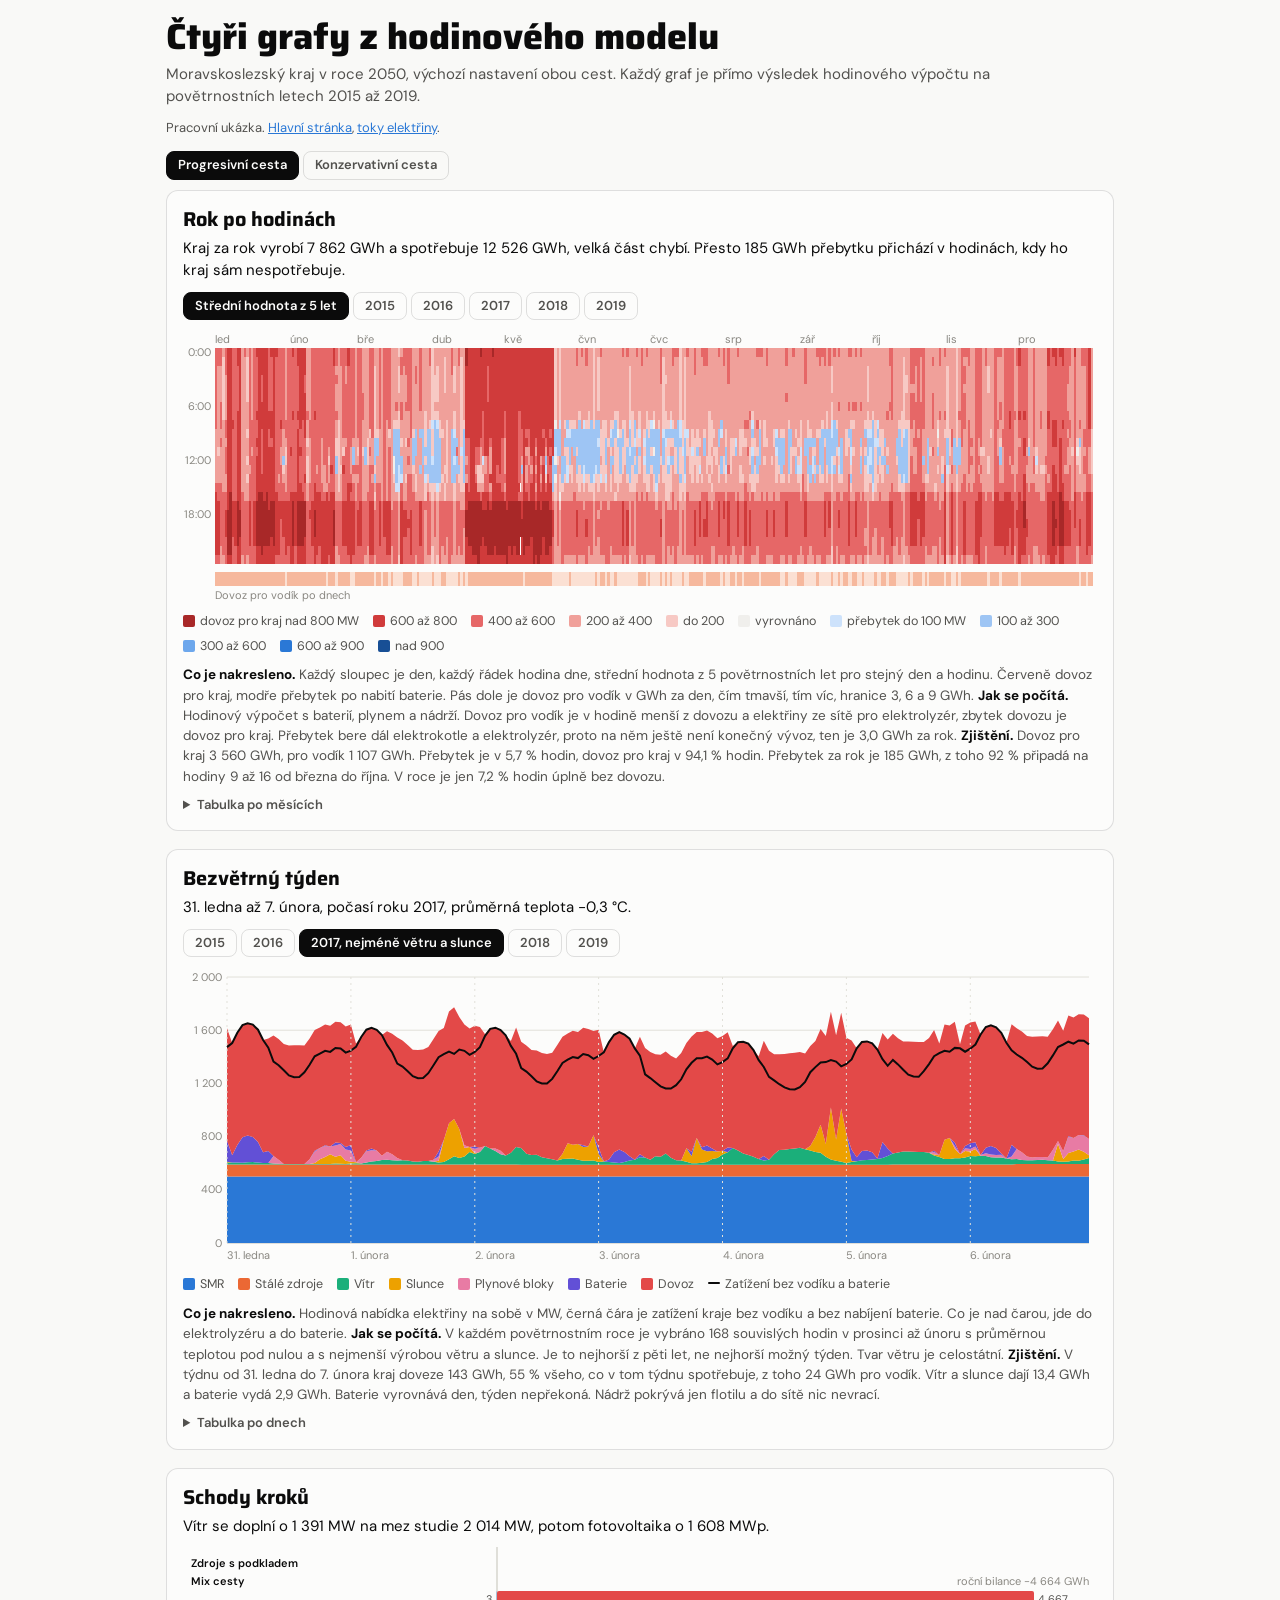
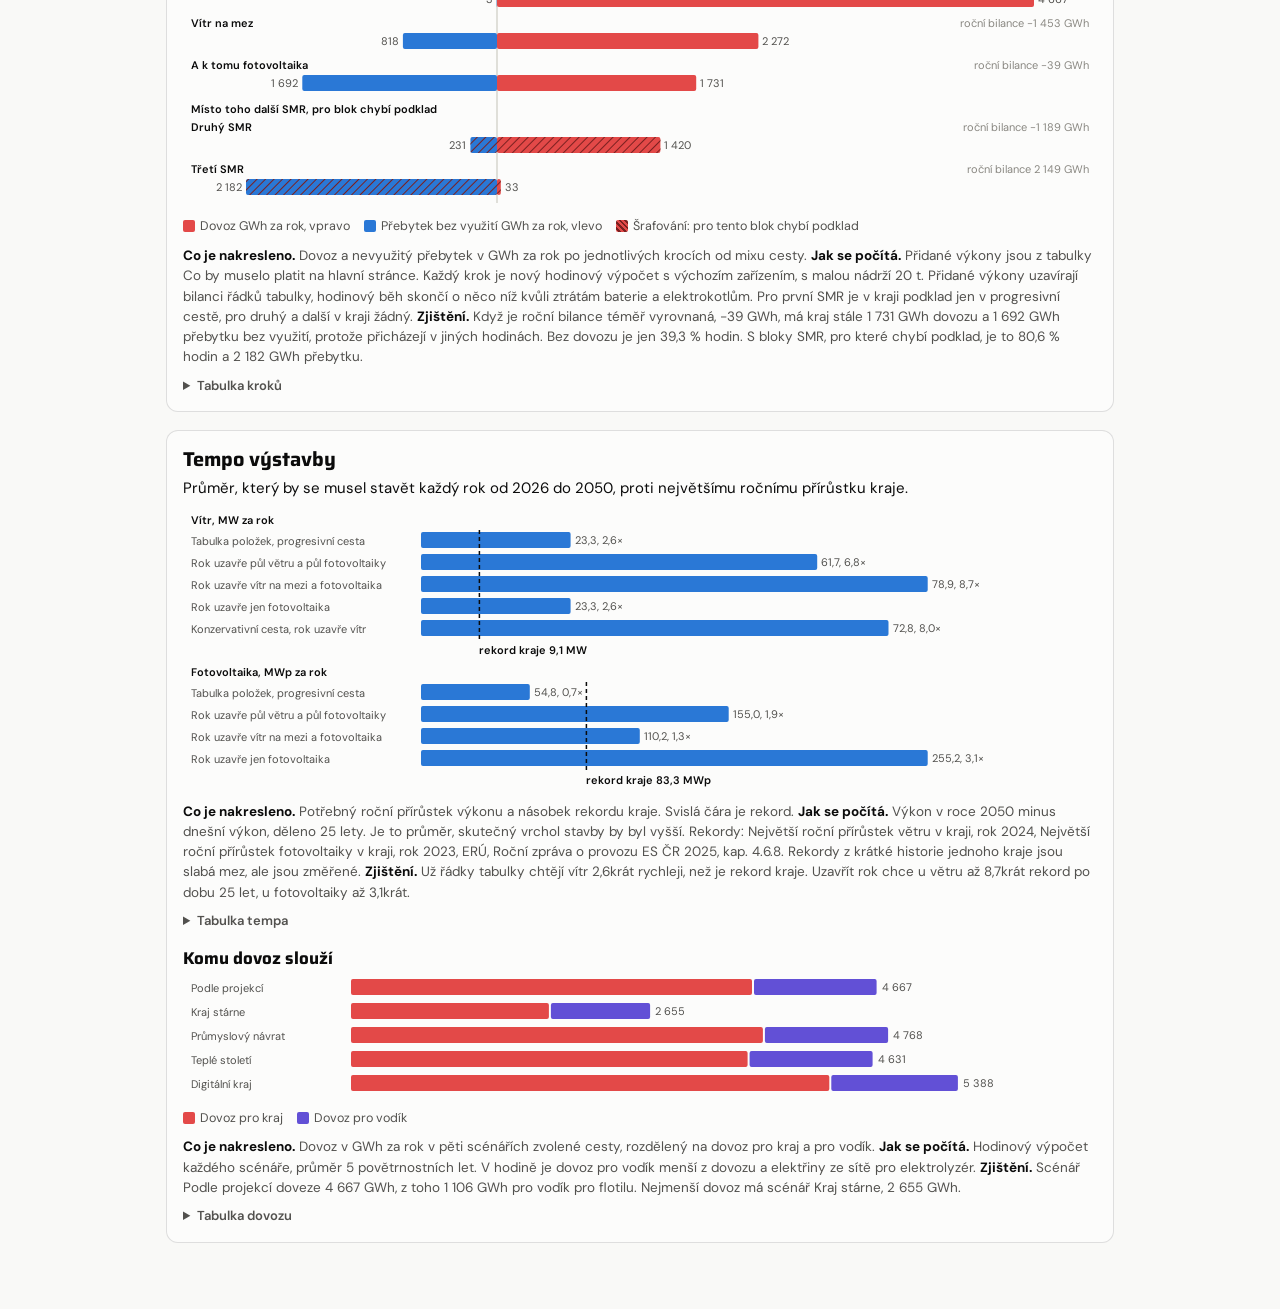
==== commit ef036b2b: "Flotila 70:30, nádrž 20 t, bez sezónní nádrže, Vítr na mezi, zdroje metody, ukázka křivky Co-Authore" ====
--- a/laborator/grafy/index.html
+++ b/laborator/grafy/index.html
@@ -106,7 +106,7 @@
 </div>
 <script>
 "use strict";
-const D = {"heat":{"progresivni":{"median":[-505,-468,-450,-428,-394,-383,-387,-423,-505,-463,-335,-505,-186,-407,-362,-643,-643,-716,-743,-743,-714,-643,-639,-627,-367,-362,-346,-365,-481,-71,-71,-321,-521,-297,-71,-71,-365,-481,-413,-521,-548,-618,-621,-621,-621,-621,-621,-556,-456,-324,-296,-270,-286,-147,-471,-471,-597,-393,-342,-360,-389,-147,-393,-471,-493,-597,-597,-597,-597,-597,-426,-393,-451,-282,-107,-83,-72,-80,-117,-349,-541,-451,-344,-451,-231,-231,-343,-344,-444,-579,-579,-579,-579,-579,-579,-548,-505,-505,-133,-133,-291,-133,-283,-436,-516,-514,-291,-516,-133,-262,-318,-447,-565,-669,-683,-683,-683,-683,-616,-521,-541,-504,-481,-453,-427,-458,-565,-664,-664,-572,-427,-490,-445,-436,-554,-664,-741,-816,-887,-887,-887,-887,-887,-664,-772,-772,-663,-642,-525,-529,-659,-882,-892,-556,-585,-497,-427,-466,-525,-595,-892,-892,-892,-892,-892,-887,-887,-734,-560,-556,-392,-346,-346,-346,-407,-736,-796,-427,-427,-427,-427,-326,-390,-445,-736,-796,-796,-796,-736,-779,-533,-500,-218,-218,-218,-109,-109,-109,-109,-373,-559,-427,-109,-109,-109,-424,-424,-424,-627,-659,-659,-659,-659,-659,-644,-454,-611,-611,-354,-342,-342,-342,-354,-725,-834,-847,-391,-355,-427,-427,-383,-428,-847,-874,-884,-891,-874,-874,-874,-614,-449,-422,-394,-359,-343,-360,-495,-631,-717,-520,-658,-536,-354,-354,-335,-354,-731,-756,-756,-756,-756,-756,-756,-509,-312,-300,-246,-212,-212,-212,-300,-473,-532,-516,-750,-530,-473,-300,-364,-750,-750,-732,-616,-656,-628,-616,-530,-518,-430,-273,-261,-248,0,0,-109,-54,-131,-392,-7,0,-47,0,0,-47,-392,-392,-425,-432,-420,-392,-487,-497,-415,-376,-358,-236,-122,-132,-376,-582,-582,-92,-341,-364,56,-341,-132,-241,-582,-582,-582,-582,-582,-582,-582,-562,-402,-389,-227,-383,-292,-374,-677,-677,-400,-261,-172,-162,-227,-227,-113,-387,-659,-711,-711,-711,-711,-711,-677,-508,-313,-313,-259,-259,-259,-259,-342,-449,-642,-709,-421,-213,-259,-481,-530,-581,-676,-763,-763,-763,-763,-763,-763,-596,-472,-404,-404,-190,-133,-327,-427,-450,-327,-190,-188,-227,-450,-227,-227,-419,-642,-718,-740,-740,-729,-685,-640,-427,-406,-377,-377,-377,-377,-396,-423,-733,-733,-412,-566,-342,-527,-509,-489,-577,-827,-850,-878,-878,-878,-875,-827,-685,-502,-469,-459,-430,-421,-427,-466,-785,-669,-611,-577,-467,-657,-579,-427,-427,-892,-892,-892,-892,-892,-889,-823,-823,-650,-620,-367,-354,-342,-368,-513,-837,-837,-354,-311,-341,-306,-306,-465,-656,-849,-887,-891,-891,-887,-856,-830,-830,-539,-509,-461,-424,-423,-427,-447,-669,-886,-473,-886,-601,-544,-886,-528,-807,-892,-892,-892,-892,-892,-892,-892,-892,-628,-656,-507,-480,-482,-497,-589,-862,-596,-354,-342,-342,-312,-354,-342,-383,-891,-891,-891,-891,-891,-891,-862,-731,-507,-479,-447,-416,-408,-414,-614,-639,-639,-409,-459,-354,-354,-354,-507,-574,-824,-887,-887,-887,-887,-887,-826,-639,-511,-472,-387,-371,-383,-414,-448,-485,-726,-651,-580,-585,-726,-779,-552,-779,-786,-834,-818,-807,-818,-779,-726,-649,-434,-427,-427,-421,-411,-412,-436,-483,-585,-515,-585,-615,-604,-585,-437,-585,-699,-887,-887,-887,-887,-887,-669,-661,-615,-489,-489,-237,-237,-237,-354,-543,-687,-554,-526,-526,-526,-526,-237,-634,-787,-787,-787,-787,-787,-787,-652,-642,-427,-415,-389,-367,-330,-337,-337,-805,-421,-372,-278,-337,-260,-164,-260,-271,-805,-805,-805,-805,-805,-805,-655,-655,-600,-211,-211,-150,-150,-150,-354,-650,-475,-347,-25,-347,-239,-162,-291,-407,-600,-600,-600,-600,-575,-575,-575,-575,-512,-270,-270,-270,-180,-270,-498,-630,-427,-498,-180,-66,-40,-122,-178,-493,-696,-696,-696,-696,-696,-696,-696,-534,-61,-61,-61,-61,-61,-126,-348,-373,-155,-140,0,46,68,30,-61,-240,-547,-611,-611,-611,-611,-611,-611,-536,-655,-427,-427,-404,-392,-413,-427,-799,-799,-737,-281,-330,-249,-249,-250,-349,-800,-800,-800,-800,-800,-800,-712,-429,-328,-322,-342,-335,-354,-354,-354,-565,-482,-603,-354,-474,-251,-354,-251,-639,-801,-801,-801,-801,-801,-801,-801,-639,-738,-734,-427,-341,-341,-348,-427,-622,-447,-248,-137,-341,-296,-460,-341,-592,-798,-798,-817,-800,-820,-798,-798,-738,-492,-335,-335,-335,-335,-328,-335,-658,-362,-337,-337,-328,-337,-337,-362,-658,-778,-778,-778,-778,-778,-778,-778,-658,-621,-430,-403,-354,-354,-360,-387,-669,-527,-434,-491,-417,-858,-887,-498,-567,-891,-891,-891,-891,-887,-882,-858,-583,-652,-525,-502,-463,-456,-468,-548,-831,-652,-337,-337,-354,-332,-548,-354,-423,-849,-867,-867,-867,-867,-867,-841,-831,-885,-437,-437,-437,-427,-427,-535,-885,-480,-492,-427,-427,-494,-462,-315,-354,-885,-890,-891,-891,-885,-883,-749,-661,-544,-388,-383,-384,-361,-427,-465,-763,-432,-627,-315,-333,-315,-315,-315,-315,-802,-796,-848,-837,-778,-755,-755,-568,-494,-453,-336,-236,-336,-366,-416,-501,-533,-78,-336,-178,-100,-372,-164,-3,-525,-553,-553,-553,-553,-553,-553,-506,-592,-237,-490,-237,-237,-419,-237,-615,-567,-570,-569,-560,-237,-237,-462,-469,-687,-687,-687,-687,-687,-687,-687,-648,-321,-342,-339,-408,-207,-219,-408,-455,-564,-408,-455,-408,-315,-455,-454,-363,-640,-690,-690,-690,-690,-690,-649,-287,-433,-270,-270,-270,-270,-270,-270,-720,-394,-270,-270,-482,-410,-672,-344,-720,-482,-795,-820,-819,-804,-761,-720,-601,-444,-347,-444,-341,-269,-286,-580,-719,-341,-219,-135,-163,-246,-324,-319,-341,-719,-769,-799,-813,-780,-719,-716,-638,-628,-428,-397,-259,-259,-295,-438,-709,-646,-275,-259,-295,-505,-355,-318,-510,-733,-746,-746,-745,-745,-726,-709,-586,-480,-498,-351,-333,-311,-333,-538,-556,-445,-320,-233,-166,-93,40,-118,-169,-488,-791,-792,-792,-772,-710,-692,-638,-620,-604,-463,-354,-401,-155,-446,-598,-468,-306,-306,-295,-176,-102,-112,-155,-590,-660,-660,-660,-660,-660,-660,-660,-504,-504,-495,-342,-341,-127,-341,-562,-127,-112,-112,-112,-112,-488,-384,-100,-662,-677,-677,-677,-677,-677,-662,-631,-714,-518,-304,-304,-304,-304,-686,-686,-238,-116,-245,69,172,-367,118,-136,-492,-754,-778,-769,-757,-754,-754,-730,-472,-433,-405,-342,-342,-409,-496,-496,-342,-505,-632,-618,-738,-669,-503,-673,-738,-868,-868,-868,-868,-868,-849,-738,-652,-592,-592,-375,-373,-382,-524,-728,-337,-382,-199,-199,-199,-199,-199,-407,-649,-828,-828,-828,-828,-828,-673,-649,-456,-469,-282,-282,-220,-220,-545,-545,-545,-373,-95,149,231,308,0,98,-418,-456,-456,-456,-456,-456,-434,-415,-380,-380,-161,-365,0,-175,-354,-215,-175,-173,0,-44,0,-45,-37,-191,-244,-480,-480,-480,-480,-480,-466,-466,-432,-432,-420,-173,-171,-171,-105,-179,-105,-85,-171,-4,0,93,0,0,-432,-646,-655,-655,-655,-655,-623,-621,-635,-581,-341,-268,-332,-341,-445,-635,-625,-226,-266,-266,-333,-319,-185,-266,-490,-635,-647,-656,-635,-635,-635,-514,-277,-525,-231,-186,-182,-274,-377,-661,-532,-211,-211,-211,-211,-211,-354,-182,-282,-632,-758,-761,-761,-635,-546,-485,-586,-560,-530,-530,-337,-358,-743,-743,-344,-293,-199,-293,-332,-535,-341,-341,-669,-747,-772,-761,-743,-743,-607,-473,-625,-369,-357,-227,-215,-215,-231,-625,-512,-283,-341,-352,-175,-175,-279,-389,-625,-765,-765,-765,-765,-726,-665,-665,-486,-337,-251,-337,-382,-382,-382,-683,-337,-337,-25,177,191,-341,5,-251,-390,-783,-783,-755,-693,-661,-530,-486,-395,-395,-342,-259,-259,-190,-395,-640,-230,-341,-341,-279,-365,-379,-267,-378,-395,-740,-740,-740,-739,-541,-511,-495,-341,-323,-338,-317,-182,-310,-354,-418,-341,-263,-62,67,0,-597,0,-418,-418,-697,-697,-697,-697,-627,-597,-461,-349,-362,-317,-232,-232,-232,-547,-682,-341,-309,-309,-309,-249,-341,-341,-232,-342,-782,-782,-782,-782,-720,-563,-543,-397,-348,-224,-194,-208,-194,-479,-508,-94,-94,-63,-114,34,-341,-28,-341,-386,-544,-544,-544,-544,-544,-544,-544,-276,-605,-276,-207,-139,-158,-342,-608,-341,-325,-142,6,19,-115,48,-158,-342,-662,-708,-708,-678,-608,-608,-485,-294,-463,-134,-141,-134,-13,-356,-386,-134,31,-22,-5,0,-22,-232,-187,-356,-468,-489,-540,-533,-471,-468,-461,-549,-352,-341,-337,-341,-341,-352,-459,-155,154,-337,-138,-323,-238,-413,-323,-551,-724,-788,-788,-783,-744,-688,-688,-558,-558,-342,-333,-281,-108,-342,-342,-426,-108,28,-106,199,-112,-69,-108,-417,-658,-658,-658,-658,-635,-562,-562,-536,-342,-342,-183,-342,-246,-345,-342,-86,-86,177,352,446,-11,263,-199,-319,-628,-636,-636,-620,-555,-555,-555,-392,-352,-352,-261,-30,-261,-392,-79,-19,56,309,115,-19,-292,-261,-261,-261,-569,-569,-569,-569,-536,-352,-261,-342,-342,-342,-342,-119,-342,-569,-569,-375,-342,-313,-119,-19,0,-92,-306,-569,-584,-643,-646,-642,-585,-542,-504,-335,-348,-143,-143,-143,-112,-359,-143,-234,-233,-143,-234,-37,-407,-37,-234,-425,-569,-587,-587,-587,-587,-587,-564,-593,-342,-342,-244,-276,-285,-593,-593,-605,-270,-186,-143,-244,-244,-244,-590,-593,-655,-672,-647,-593,-593,-385,-343,-387,-337,-178,-178,-178,-337,-337,-271,-308,0,-271,-58,-178,-178,-150,-522,-357,-628,-679,-677,-673,-629,-593,-532,-537,-270,-191,-114,-255,-165,-417,-389,-368,15,-428,-87,26,-87,0,-270,-537,-637,-637,-637,-637,-637,-578,-537,-469,-464,-348,-202,-202,-202,-202,-202,-202,-155,-319,-162,-180,-180,-46,-201,-180,-630,-633,-680,-600,-353,-305,-255,-70,0,-361,-225,0,0,-238,-200,44,256,446,259,0,-29,0,-121,-360,-461,-461,-461,-461,-461,-385,-371,-300,-527,-502,-341,-341,-276,-267,-52,124,449,448,550,623,623,373,77,-52,-502,-502,-511,-542,-508,-502,-502,-356,-356,-358,-356,-187,-120,-174,-191,9,171,227,514,163,75,63,81,-222,-452,-458,-458,-458,-458,-458,-256,-341,-610,-384,-341,-341,-610,-610,-351,-240,-60,14,150,216,312,93,-42,-311,-710,-710,-710,-710,-710,-657,-615,-538,-538,-538,-315,-91,-250,-538,-395,-91,48,205,-170,-91,-91,-34,-198,-255,-582,-586,-586,-586,-558,-538,-538,-589,-503,-503,-315,-139,-315,-503,-378,-183,-183,0,-283,-283,-120,37,-183,-283,-589,-618,-603,-589,-589,-589,-589,-493,-250,-615,-165,-250,-208,-392,-284,-208,-250,-250,-250,-208,-208,-450,-520,-615,-678,-700,-700,-700,-667,-645,-610,-715,-715,-433,-341,-265,-509,-715,-652,-341,-222,-59,100,99,-8,-66,-356,-373,-715,-715,-715,-715,-715,-621,-594,-543,-407,-304,-93,-145,-408,-543,-93,0,161,312,458,80,109,0,-123,-508,-608,-643,-643,-643,-622,-561,-508,-424,-413,-395,-395,-376,-354,-412,-258,0,293,404,428,0,85,155,13,-176,-490,-494,-494,-494,-463,-412,-395,-433,-433,-322,-208,-208,-459,-459,-506,-147,-38,-56,-506,-134,-518,-208,-322,-173,-606,-606,-606,-606,-606,-571,-531,-547,-516,-516,-264,-264,-264,-516,-188,-68,201,67,-188,66,434,-66,-36,-296,-638,-638,-638,-638,-638,-638,-516,-510,-510,-497,-485,-254,-358,-510,-205,-157,121,278,343,550,-154,-68,-205,-258,-590,-600,-590,-590,-517,-510,-446,-491,-184,-115,-284,-70,-70,-440,-255,0,51,127,157,177,147,104,-71,-188,-501,-520,-520,-439,-424,-424,-196,-407,-407,-159,-265,-340,-198,-407,-53,-21,207,364,351,325,273,0,-370,-453,-507,-503,-456,-457,-439,-434,-434,-523,-523,-204,-353,-204,-523,-349,-247,0,138,242,364,550,550,78,78,-289,-523,-523,-523,-523,-463,-385,-361,-291,-291,-149,0,-10,-193,-10,-10,35,-335,0,0,116,282,249,65,0,-335,-384,-384,-339,-335,-335,-85,-232,-383,-292,0,-26,-398,-235,0,220,434,550,556,568,498,240,166,-261,-413,-475,-474,-425,-406,-351,-324,-226,-226,-73,-55,0,-226,-294,-1,92,391,518,202,550,556,394,58,-143,-386,-386,-386,-386,-386,-386,-378,-363,-363,-129,-193,-350,-459,-459,-116,0,0,471,550,550,550,164,0,-223,-549,-559,-559,-559,-559,-552,-500,-468,-373,-27,-73,-112,-468,-369,-27,-27,150,-18,-18,-112,-112,-18,-469,-273,-477,-477,-469,-469,-387,-275,-56,-240,-144,-144,-94,-260,-379,-615,-424,-195,-424,-291,-226,-260,-242,-220,108,-324,-525,-622,-613,-547,-473,-441,-382,-357,-319,-29,-181,-272,-371,-371,0,109,0,0,123,94,205,136,42,-272,-425,-425,-425,-425,-425,-425,-420,-479,-317,-317,-317,-150,-260,-263,-194,-150,-107,-49,-150,-49,-150,-442,-504,-150,-579,-599,-592,-579,-568,-529,-482,-385,-385,-342,-342,0,-385,-385,-149,18,289,490,531,550,491,280,70,-146,-549,-549,-549,-549,-520,-479,-449,-342,-342,-342,-318,-324,-342,-359,-52,-50,88,450,211,34,279,223,0,-202,-437,-437,-437,-437,-437,-437,-318,-426,-426,-179,-179,-129,-313,-313,-244,-575,-129,264,-579,309,374,163,-169,-426,-522,-629,-557,-460,-426,-426,-233,-181,-181,-181,-181,-181,-295,-433,-250,-295,-181,-181,-181,0,232,190,0,-295,-433,-529,-514,-433,-433,-433,-295,-376,-206,-95,-7,-218,-354,-457,-386,-7,-95,152,160,-457,-7,-417,159,-276,-457,-457,-517,-517,-479,-457,-433,-354,-354,-189,-31,-55,-349,-354,-182,0,304,491,550,429,442,269,182,-161,-370,-425,-425,-454,-393,0,0,-876,-878,-860,-860,-875,-883,-892,-838,-362,-341,-207,-250,-122,-196,-288,-427,-883,-891,-891,-891,-891,-891,-884,-824,-854,-843,-731,-754,-756,-780,-780,-502,-305,-281,-205,-130,-281,-163,-242,-315,-652,-855,-855,-855,-855,-855,-831,-809,-892,-892,-639,-724,-578,-892,-887,-887,-427,-354,-427,-341,-354,-342,-354,-354,-421,-892,-892,-892,-892,-892,-892,-891,-891,-780,-427,-427,-369,-891,-891,-544,-341,-887,-341,-342,-342,-342,-427,-342,-655,-891,-891,-891,-891,-891,-887,-887,-887,-846,-821,-821,-442,-821,-652,-461,-337,-337,-293,-174,-154,-337,-337,-337,-864,-853,-887,-887,-887,-887,-846,-846,-887,-887,-855,-719,-652,-878,-655,-506,-341,-315,-337,-282,-275,-215,-337,-337,-640,-878,-887,-887,-887,-878,-887,-887,-884,-869,-832,-651,-479,-835,-656,-498,-294,-234,-166,-92,-85,-121,-187,-221,-535,-884,-884,-884,-884,-878,-816,-771,-785,-785,-744,-785,-575,-785,-693,-506,-243,-297,-297,-162,-162,-190,-235,-335,-649,-847,-847,-847,-847,-847,-786,-744,-890,-790,-790,-427,-488,-790,-656,-427,-342,-340,-337,-290,-260,-276,-324,-340,-652,-887,-890,-890,-890,-887,-887,-887,-839,-839,-624,-565,-342,-839,-603,-642,-316,-327,-327,-321,-327,-227,-240,-289,-506,-877,-877,-877,-877,-877,-877,-877,-856,-856,-856,-483,-724,-507,-652,-425,-306,-306,-150,-87,-55,-148,-160,-260,-463,-853,-887,-887,-887,-887,-887,-887,-891,-858,-656,-500,-858,-723,-655,-342,-341,-341,-341,-341,-341,-354,-341,-820,-874,-892,-892,-892,-892,-892,-887,-887,-887,-427,-427,-427,-416,-887,-669,-892,-892,-354,-416,-342,-342,-342,-342,-342,-892,-892,-892,-892,-892,-892,-892,-891,-574,-477,-445,-399,-440,-704,-483,-418,-342,-822,-337,-510,-354,-354,-337,-507,-855,-892,-892,-892,-892,-892,-892,-804,-843,-843,-519,-403,-843,-853,-655,-457,-341,-337,-341,-337,-341,-341,-341,-341,-652,-891,-891,-891,-891,-891,-891,-887,-887,-877,-724,-483,-808,-648,-652,-502,-337,-327,-272,-272,-262,-216,-337,-362,-748,-887,-887,-887,-887,-877,-877,-748,-719,-719,-453,-453,-337,-662,-432,-334,-169,-69,96,85,-69,-98,-117,-169,-551,-719,-719,-719,-719,-719,-719,-719,-886,-874,-793,-793,-427,-793,-874,-874,-341,-324,-337,-337,-332,-324,-341,-341,-655,-887,-892,-892,-892,-892,-892,-892,-892,-892,-887,-859,-483,-655,-655,-354,-354,-342,-354,-735,-342,-342,-342,-506,-887,-891,-891,-891,-891,-887,-887,-859,-891,-427,-341,-354,-341,-891,-669,-887,-719,-639,-341,-337,-354,-354,-427,-583,-583,-891,-891,-891,-891,-891,-891,-887,-877,-719,-501,-354,-427,-427,-892,-892,-430,-342,-342,-397,-342,-342,-342,-502,-652,-892,-892,-892,-892,-892,-892,-882,-887,-741,-354,-354,-706,-774,-887,-887,-337,-337,-337,-337,-354,-354,-354,-427,-430,-887,-887,-887,-887,-887,-887,-716,-718,-669,-647,-647,-605,-741,-576,-361,-233,-173,-233,-333,-333,-233,-205,-427,-369,-880,-883,-883,-883,-883,-883,-883,-887,-887,-669,-808,-669,-652,-652,-669,-341,-324,-285,-248,-224,-206,-285,-285,-481,-741,-891,-891,-891,-887,-864,-835,-794,-794,-794,-501,-483,-847,-794,-427,-427,-420,-427,-891,-341,-427,-427,-887,-427,-891,-892,-892,-892,-891,-891,-794,-733,-872,-669,-354,-846,-734,-741,-341,-354,-295,-337,-236,-266,-341,-341,-591,-669,-891,-891,-891,-891,-891,-891,-880,-822,-822,-822,-812,-655,-636,-576,-333,-341,-228,-133,-40,-60,-139,-262,-700,-333,-822,-842,-872,-862,-822,-822,-822,-877,-829,-652,-655,-597,-652,-366,-427,-341,-341,-251,-246,-152,-240,-341,-669,-891,-891,-891,-891,-891,-889,-826,-752,-892,-892,-664,-638,-488,-873,-613,-882,-882,-354,-342,-342,-342,-342,-342,-427,-871,-892,-892,-892,-892,-892,-892,-892,-830,-830,-830,-567,-354,-567,-658,-594,-337,-284,-284,-272,-337,-20,-167,-234,-331,-830,-830,-834,-830,-830,-830,-734,-887,-887,-483,-879,-555,-419,-354,-502,-341,-341,-341,-341,-427,-354,-354,-648,-652,-891,-891,-891,-891,-891,-891,-891,-891,-891,-887,-887,-723,-655,-655,-506,-341,-341,-341,-341,-341,-354,-341,-341,-427,-891,-891,-891,-891,-891,-891,-891,-892,-892,-796,-750,-354,-750,-750,-550,-341,-354,-339,-333,-315,-339,-354,-342,-354,-892,-892,-892,-892,-892,-889,-883,-786,-741,-431,-617,-786,-803,-626,-502,-317,-317,-211,-148,-141,-234,-317,-337,-631,-891,-891,-891,-891,-891,-891,-891,-891,-817,-792,-736,-669,-682,-796,-354,-267,-262,-262,-295,-337,-341,-342,-342,-561,-891,-892,-892,-891,-891,-891,-887,-887,-887,-655,-354,-655,-655,-656,-506,-519,-342,-337,-342,-342,-342,-342,-354,-585,-887,-891,-891,-887,-887,-887,-887,-868,-449,-652,-427,-427,-853,-617,-517,-868,-543,-218,-687,65,148,122,-36,-203,-605,-618,-610,-535,-444,-386,-334,-176,-336,-191,-7,-140,-327,-216,0,0,279,170,93,153,271,243,0,-149,-427,-427,-427,-427,-427,-427,-367,-464,-461,-242,-242,-236,-242,-281,-463,-13,297,523,431,185,-56,-11,-332,-517,-463,-561,-561,-561,-479,-463,-463,-224,-135,-210,-199,-87,-87,-2,-137,102,252,484,511,17,-37,0,-299,-2,-440,-440,-440,-440,-440,-440,-440,-383,-351,-351,-116,-116,-191,-383,-383,-116,0,0,36,491,445,296,0,-135,-427,-483,-483,-483,-483,-483,-443,-441,-406,-388,-252,-305,-270,-242,-102,141,0,351,98,433,407,174,-163,-266,-506,-535,-535,-535,-508,-488,-460,-413,-380,-252,-373,-304,-252,-187,0,214,197,467,118,0,122,108,-102,-252,-473,-488,-488,-488,-488,-480,-420,-482,-482,-429,-330,-200,-276,-183,-32,117,192,301,290,245,164,-32,-230,-183,-529,-538,-582,-502,-482,-482,-429,-374,-372,-364,-245,-164,-47,-164,0,194,235,266,-381,0,0,120,-2,-300,-456,-493,-481,-481,-423,-385,-300,-432,-521,-205,-521,-362,-521,-205,-71,21,379,391,330,-71,-71,-47,-419,-521,-566,-621,-621,-621,-607,-560,-521,-406,-406,-242,-337,-270,-270,-120,0,133,320,396,110,490,411,0,0,-6,-407,-450,-450,-450,-450,-450,-450,-435,-404,-389,-363,-340,-253,-140,5,260,303,498,266,232,0,0,-171,-153,-464,-489,-489,-489,-489,-489,-488,-422,-422,-422,-406,-256,-294,-186,-54,163,298,344,411,392,330,186,0,-294,-530,-530,-530,-530,-502,-449,-430,-436,-384,-384,-373,-277,-248,-204,-55,160,255,361,340,366,182,167,9,-148,-440,-484,-484,-484,-484,-459,-440,-480,-480,-480,-433,-220,-433,-279,-135,187,319,322,273,300,137,18,-47,-205,-483,-570,-580,-580,-545,-491,-480,-445,-411,-411,-375,-290,-344,-265,-30,130,238,322,509,424,243,7,0,-130,-444,-511,-511,-511,-480,-466,-411,-343,-327,-281,-278,-136,-136,-128,29,253,479,455,334,306,446,258,129,-42,-372,-372,-372,-372,-372,-364,-284,-356,-332,-422,-356,-356,-356,-220,-3,70,243,535,294,357,285,200,-40,-220,-456,-507,-518,-456,-453,-453,-453,-361,-321,-321,-224,-292,-262,-133,25,133,321,486,445,209,99,36,-327,-53,-392,-392,-406,-392,-392,-392,-321,-413,-345,-326,-300,-300,-300,-232,-27,222,355,192,538,477,223,83,8,-195,-440,-500,-500,-500,-475,-413,-413,-444,-412,-405,-284,-193,-321,-119,-115,0,112,137,113,93,67,159,0,-412,-505,-544,-544,-544,-544,-520,-425,-496,-474,-427,-427,-359,-297,-194,-88,9,83,151,198,200,103,33,-53,-238,-513,-590,-596,-584,-528,-496,-496,-403,-353,-313,-353,-282,-217,-173,0,104,180,154,231,343,0,177,112,-382,-457,-503,-503,-503,-503,-498,-457,-494,-450,-70,-355,-345,-408,-70,0,-70,58,128,91,-70,0,0,-44,-494,-453,-550,-550,-550,-496,-496,-494,-444,-393,-309,-190,-282,-267,-276,-140,124,135,283,148,225,244,79,-123,-426,-526,-526,-526,-526,-526,-526,-409,-461,-179,-179,-179,-179,-281,-158,-94,169,361,371,-428,229,-185,-179,-3,-311,-518,-518,-518,-518,-517,-465,-418,-419,-336,-250,-47,-314,-285,-167,0,239,433,110,0,110,0,0,-31,-297,-517,-517,-519,-517,-493,-439,-419,-432,-432,-336,-173,-100,-211,-47,-47,10,-27,314,167,35,10,-100,-148,-200,-491,-532,-532,-525,-461,-432,-385,-422,-371,-282,-212,-305,-282,-255,-91,0,39,309,298,256,284,184,0,-145,-407,-490,-490,-490,-490,-488,-419,-470,-470,-410,-136,-261,-217,-185,-44,25,340,384,127,41,-20,-20,-470,-484,-570,-570,-570,-570,-570,-528,-470,-484,-348,-331,-221,-307,-261,-256,-52,93,160,44,98,-58,-143,-47,-357,-47,-561,-580,-584,-584,-581,-531,-484,-429,-405,-363,-318,-489,-389,-269,-197,0,98,203,287,500,382,208,60,-85,-423,-552,-632,-608,-531,-505,-505,-374,-374,-374,-374,-252,-185,-219,0,181,138,157,79,257,299,208,0,-275,-421,-421,-417,-374,-374,-374,-355,-369,-369,-369,-201,-217,-211,-246,0,170,109,166,365,301,148,158,55,-229,-453,-469,-469,-469,-419,-417,-406,-346,-344,-346,-344,-346,-264,-243,-14,189,281,138,285,201,274,93,0,-290,-446,-446,-446,-446,-446,-444,-400,-497,-497,-355,-430,-397,-361,-245,-47,83,121,170,93,249,326,205,-185,-495,-521,-595,-597,-597,-547,-521,-521,-470,-457,-387,-305,-309,-106,-20,0,84,168,95,292,-67,-440,21,-20,-242,-540,-540,-545,-540,-532,-482,-458,-478,-478,-478,-291,-127,-432,-138,-58,-28,-28,0,-59,-69,-142,-356,-2,-452,-493,-578,-552,-510,-478,-478,-429,-390,-264,-131,-83,-390,-258,-167,-50,-83,12,194,71,184,0,0,-50,-314,-500,-532,-532,-532,-532,-518,-480,-469,-469,-383,-469,-314,-247,-123,48,149,274,275,550,268,240,240,0,-469,-483,-483,-483,-483,-483,-483,-461,-461,-461,-461,-206,-256,-225,-279,-129,101,176,229,226,222,222,126,-30,-461,-561,-561,-561,-561,-561,-495,-461,-439,-439,-409,-327,-303,-303,-197,-48,210,274,306,198,247,156,-327,0,-197,-539,-539,-539,-539,-539,-503,-453,-414,-363,-336,-246,-222,-227,-179,-15,125,277,263,-8,367,275,62,-15,-229,-463,-463,-463,-463,-454,-405,-365,-485,-362,-330,-335,-316,-249,-249,-335,79,339,324,337,478,485,344,110,0,-485,-485,-485,-485,-485,-485,-418,-487,-467,-452,-395,-319,-328,-299,-76,157,242,289,226,352,231,46,-130,-249,-526,-567,-567,-567,-567,-559,-481,-472,-461,-427,-395,-378,-259,-212,-87,17,0,86,96,141,118,-18,-99,-236,-441,-495,-495,-495,-495,-495,-495,-451,-428,-436,-338,-188,-300,-99,0,85,203,277,328,274,161,128,-150,-436,-528,-536,-536,-536,-536,-436,-436,-389,-304,-382,-304,-253,-205,-304,-104,0,248,185,148,62,195,0,78,-68,-383,-423,-460,-460,-407,-404,-389,-465,-444,-463,-420,-351,-284,-410,-274,0,257,-15,91,188,160,-15,33,-305,-465,-529,-563,-563,-541,-496,-465,-363,-363,-363,-214,-259,-259,-66,0,185,283,0,0,322,45,54,58,-227,-463,-463,-463,-463,-463,-463,-426,-444,-439,-439,-324,-303,-177,-154,-113,118,208,159,0,261,62,0,-410,-439,-510,-539,-539,-539,-539,-532,-486,-461,-418,-208,-386,-246,-327,-461,-136,-11,254,346,170,153,-9,-11,-60,-208,-496,-534,-561,-561,-496,-496,-484,-463,-432,-319,-341,-354,-264,-257,0,138,340,377,362,550,225,0,-105,-400,-493,-493,-493,-428,-400,-400,-400,-432,-228,-228,-128,-184,-351,-225,0,147,105,179,-271,0,0,391,31,-184,-441,-451,-526,-529,-454,-451,-432,-452,-452,-452,-148,-189,-83,-2,-2,0,121,76,207,0,177,27,0,-74,-487,-549,-547,-524,-488,-452,-452,-380,-372,-123,-340,-211,-314,-287,0,136,158,399,326,245,273,98,15,-109,-380,-419,-419,-419,-419,-419,-419,-498,-498,-371,-371,-360,-85,-212,-48,155,213,94,202,100,-48,-66,-313,-506,-506,-530,-566,-532,-506,-506,-498,-420,-419,-400,-309,-287,-350,-279,-136,-411,-21,3,35,40,0,0,-136,-414,-500,-519,-519,-519,-519,-519,-500,-503,-503,-411,-375,-69,-53,-276,-149,-69,-4,0,170,123,34,72,-21,-358,-514,-603,-603,-603,-521,-511,-503,-517,-444,-402,-389,-374,-327,-255,-93,-67,65,171,113,146,-93,-10,-190,-460,-543,-601,-617,-617,-607,-528,-517,-491,-491,-443,-311,-139,-491,-477,-125,-41,75,165,245,0,165,68,-463,-538,-581,-591,-591,-591,-575,-511,-477,-449,-449,-233,-342,-342,-342,-206,-123,-83,32,109,-63,41,157,33,-81,-233,-573,-594,-647,-629,-549,-549,-500,-560,-560,-489,-405,-353,-353,-204,-106,32,96,40,-29,-39,0,-110,-110,-620,-660,-660,-635,-589,-560,-560,-560,-387,-387,-266,-352,-266,-266,-239,-97,7,183,294,373,-71,-342,-266,-71,-521,-487,-562,-592,-578,-521,-521,-495,-451,-441,-383,-359,-341,-324,-293,-82,0,0,88,133,131,92,-36,-107,-486,-551,-551,-551,-551,-523,-492,-456,-485,-485,-485,-391,-350,-350,-129,-130,-30,0,-129,2,76,-35,-96,-375,-114,-579,-585,-585,-574,-513,-513,-513,-460,-460,-406,-369,-336,-261,-326,-34,24,154,106,129,96,82,94,-10,-125,-484,-560,-560,-560,-506,-484,-460,-514,-487,-362,-212,-231,-354,-71,-487,-64,-8,162,220,17,-67,-521,-67,-573,-595,-617,-617,-594,-524,-517,-517,-378,-257,-257,-142,-257,-302,-302,-347,-16,61,102,100,63,5,-164,-337,-661,-681,-681,-681,-681,-634,-581,-581,-459,-413,-413,-335,-232,-343,-206,-84,-9,298,392,161,90,-20,213,-186,-408,-505,-513,-513,-513,-513,-478,-423,-570,-570,-386,-205,-202,-206,-167,-35,192,136,-96,-10,375,242,-138,-57,-486,-584,-670,-670,-600,-570,-570,-570,-508,-461,-461,-327,-186,-461,-186,-186,-58,13,95,149,105,114,-17,-186,-525,-608,-608,-608,-608,-597,-508,-508,-434,-424,-142,-93,-142,-252,-172,-178,-353,27,191,236,185,120,0,-63,-434,-524,-534,-534,-534,-534,-534,-501,-486,-491,-456,-389,-335,-314,-249,-80,-245,42,165,179,-280,-21,-21,-245,-530,-630,-630,-630,-630,-630,-553,-495,-513,-437,-402,-385,-277,-268,-329,-88,-63,69,155,138,152,61,-63,-63,-513,-513,-564,-588,-544,-513,-513,-513,-586,-586,-395,-260,-372,-386,-350,-153,-42,0,53,61,67,0,-52,-144,-603,-686,-686,-686,-686,-586,-586,-586,-324,-152,-152,-229,-397,-309,-135,-109,-4,38,185,299,29,-8,-96,-559,-585,-585,-604,-609,-585,-559,-559,-409,-419,-399,-330,-148,-175,-506,-292,-148,-58,-93,-48,5,0,-85,-134,-362,-598,-634,-634,-599,-589,-589,-589,-589,-458,-458,-377,-322,-86,-331,-112,-195,-8,143,151,99,94,157,31,-112,-558,-558,-558,-558,-558,-461,-458,-458,-487,-400,-120,-273,-322,-400,-309,-105,-13,127,141,3,48,-111,167,-90,-334,-604,-666,-666,-593,-570,-566,-566,-436,-430,-436,-418,-219,-418,-300,-68,-128,-68,153,81,130,77,-37,-364,-578,-618,-618,-618,-618,-618,-518,-518,-647,-278,-258,-252,-215,-287,-647,-665,-647,-187,-187,-197,-91,-135,-555,-647,-665,-765,-765,-765,-728,-728,-665,-665,-216,-216,-216,-249,-128,-499,-338,-371,-49,7,0,116,73,0,0,-450,-573,-599,-599,-599,-573,-550,-519,-499,-439,-398,-392,-392,-116,-421,-242,-44,161,128,80,88,306,162,-142,-106,-482,-492,-521,-521,-521,-493,-457,-421,-485,-428,-418,-332,-395,-418,-405,-323,0,0,84,133,27,106,0,-109,-147,-585,-585,-585,-585,-550,-518,-485,-463,-463,-463,-300,-109,-463,-559,-309,-447,-141,-13,-13,263,365,22,-147,-282,-559,-563,-563,-541,-541,-541,-508,-385,-385,-385,-342,-168,-385,-267,-123,0,265,400,320,239,-127,0,-115,-382,-485,-542,-542,-542,-504,-485,-442,-532,-459,-239,-239,-239,-480,-313,-131,-30,31,6,50,48,-107,49,-498,-247,-581,-632,-632,-598,-581,-568,-491,-541,-444,-336,-200,-200,-200,-414,-91,0,105,155,83,113,18,7,-116,-566,-641,-641,-641,-641,-541,-481,-467,-411,-411,-411,-411,-193,-498,-357,-103,24,0,97,0,-125,-103,-38,-267,-560,-653,-653,-653,-598,-563,-553,-498,-463,-422,-327,-327,-150,-463,-296,-72,20,69,79,49,63,47,-72,-368,-543,-599,-616,-622,-566,-545,-522,-522,-589,-378,-339,-177,-177,-371,-464,-177,-125,-90,-81,-71,89,-575,-125,-125,-359,-589,-589,-589,-575,-575,-437,-408,-383,-368,-268,-50,-178,-329,-178,-50,82,191,0,-50,0,0,-50,-193,-429,-477,-566,-566,-566,-520,-492,-466,-403,-392,-366,-212,-149,-357,-315,-71,48,190,236,223,162,27,-118,-235,-263,-568,-621,-621,-598,-556,-521,-521,-545,-545,-545,-319,-98,-545,-372,-158,-158,-89,257,370,382,177,-71,-34,-369,-545,-645,-639,-622,-567,-548,-545,-505,-505,-395,-138,-138,-505,-109,-96,17,38,239,293,292,312,-110,-495,-369,-588,-605,-605,-548,-505,-505,-505,-433,-403,-255,-321,-150,-338,-269,-102,0,185,218,272,245,-151,0,-175,-542,-561,-561,-561,-559,-542,-540,-482,-450,-430,-396,-115,-115,-399,-230,-229,-130,-122,-97,114,-15,22,24,-97,-437,-547,-647,-647,-608,-557,-547,-547,-428,-418,-389,-266,-235,-418,-253,0,175,288,290,318,270,270,101,-132,-477,-518,-518,-518,-502,-489,-433,-389,-469,-469,-385,-241,-430,-469,-333,-19,88,235,295,184,167,147,-42,-183,-412,-562,-569,-569,-569,-535,-478,-469,-497,-497,-153,-175,-469,-591,-388,-153,8,-47,-47,94,95,12,-109,-175,-497,-681,-689,-663,-625,-569,-545,-483,-352,-352,-284,-138,-284,-292,-352,-71,-20,191,19,83,342,243,153,0,-379,-521,-621,-619,-579,-521,-521,-521,-365,-518,-333,-164,-518,-518,-429,-164,0,44,174,85,124,149,2,-270,-529,-584,-618,-618,-609,-518,-487,-431,-454,-302,-290,-111,-146,-450,-282,-111,-46,-28,69,161,170,151,-16,-111,-515,-561,-568,-561,-561,-550,-518,-491,-547,-221,-209,-112,-139,-139,-562,-528,-139,-433,-112,-112,-78,-139,-647,-547,-589,-609,-639,-641,-624,-589,-573,-547,-389,-346,-322,-279,-8,-414,-357,-8,0,78,292,368,0,96,0,-352,-540,-540,-540,-540,-537,-525,-514,-462,-501,-501,-247,-331,-168,-501,-364,-90,111,16,341,408,422,353,79,0,-224,-577,-601,-601,-528,-501,-501,-501,-352,-323,-206,-206,-120,-206,-323,0,0,168,236,-206,-11,234,325,0,-256,-356,-356,-356,-348,-339,-323,-289,-437,-431,-236,-144,-82,-431,-295,-207,-228,0,271,0,150,149,0,-214,-438,-531,-531,-531,-531,-531,-513,-460,-480,-347,-182,-44,-56,-494,-494,-65,-44,-30,242,143,282,124,161,-499,-499,-580,-594,-571,-572,-501,-499,-494,-359,-352,-26,-350,-325,-354,-344,-179,64,179,27,-15,85,319,88,-64,-450,-551,-565,-565,-565,-505,-450,-427,-517,-517,-397,-311,-145,-517,-360,-209,-89,152,291,297,268,190,12,0,-366,-579,-617,-617,-584,-519,-517,-517,-500,-438,-354,-212,-133,-500,-438,-115,80,304,415,426,380,260,76,-46,-430,-600,-600,-600,-587,-561,-510,-500,-487,-487,-391,-109,-159,-470,-487,-37,74,264,56,-37,73,77,-37,-184,-559,-570,-587,-581,-570,-549,-498,-487,-457,-457,-395,-231,-143,-410,-274,-83,138,304,366,339,243,165,4,-109,-495,-557,-557,-557,-557,-529,-484,-410,-406,-380,-297,-243,-67,-372,-236,-20,109,347,520,316,299,323,7,-132,-472,-472,-472,-472,-472,-470,-442,-372,-378,-279,-171,-55,-126,-378,-274,0,114,131,501,303,173,197,118,-242,-410,-510,-510,-478,-478,-450,-410,-176,-427,-353,-193,-292,-130,-422,-427,0,221,255,464,326,0,394,-30,35,-134,-527,-527,-527,-527,-527,-508,-473,-420,-370,-347,-370,-346,-370,-561,-189,17,216,284,193,-110,-214,-393,-370,-493,-617,-661,-641,-603,-520,-464,-393,-408,-251,-71,-71,-94,-283,-283,-283,-47,54,65,197,168,174,33,-67,-495,-550,-621,-603,-599,-544,-521,-495,-344,-344,-50,-259,-317,-485,-485,-50,84,-35,434,306,306,306,-9,-35,-344,-565,-585,-585,-585,-525,-486,-485,-518,-518,-438,-228,-68,-228,-438,-71,-510,-510,-71,-60,-60,-60,-228,-396,-538,-610,-618,-613,-564,-538,-518,-442,-430,-362,-202,-72,-237,-429,-446,-72,-52,69,24,-72,-446,-72,-286,-514,-546,-546,-546,-546,-546,-522,-518,-498,-408,-197,-134,-78,-181,-342,-408,-89,88,306,151,-48,-48,-78,-498,-498,-408,-598,-598,-598,-598,-550,-513,-270,-409,-384,-321,-163,-241,-395,-463,-149,-116,343,346,79,72,0,158,0,-298,-545,-557,-556,-534,-534,-534,-495,-434,-434,-384,-189,-104,-434,-434,-91,47,0,0,58,-104,-104,-115,-115,-541,-571,-626,-621,-587,-554,-541,-541,-418,-330,-304,-191,-330,-330,-441,-350,-129,0,-129,-205,-129,77,-32,-230,-579,-650,-676,-636,-587,-579,-546,-486,-468,-319,-319,-173,-72,-236,-455,-236,-327,-5,-5,-5,-5,86,-5,-386,-536,-596,-616,-583,-553,-536,-522,-522,-459,-392,-348,-223,-152,-392,-427,-286,-213,-66,123,-33,219,238,0,-84,-335,-602,-602,-563,-527,-527,-527,-407,-402,-200,-96,-96,-89,-414,-539,-495,-395,0,-45,-45,-45,-45,-495,-163,-539,-639,-639,-639,-595,-546,-510,-347,-363,-363,-297,-271,-83,-83,-348,-83,93,256,0,12,359,108,71,-10,-350,-533,-533,-533,-533,-478,-468,-468,-407,-407,-278,-51,-181,-407,-407,-67,0,119,216,452,186,172,0,-122,-407,-507,-507,-507,-480,-409,-407,0,-274,-123,-123,-133,-173,-279,-289,-106,136,94,489,74,105,344,19,-79,-379,-379,-379,-379,-379,-379,-379,-379,-375,-372,-372,-309,-85,-328,-376,0,231,449,550,550,550,485,233,72,-387,-426,-429,-444,-409,-373,-373,-302,-401,0,0,0,-72,-416,-416,-233,0,18,130,0,0,0,0,-396,-416,-512,-516,-516,-473,-416,-373,-199,-237,-4,-121,-4,-4,-4,-216,0,24,255,67,361,251,-216,99,-116,-284,-517,-517,-514,-495,-454,-454,-430,-579,-349,-135,-129,-181,-579,-579,-134,-26,130,125,298,33,-85,-251,-49,-585,-585,-585,-585,-564,-564,-520,-474,-442,-358,-307,-82,-160,-283,-422,-160,-44,-24,-12,41,131,0,15,-12,-376,-476,-476,-494,-494,-494,-309,-88,-295,-295,0,-132,0,-222,-295,-295,-2,52,143,47,314,66,-19,0,-154,-482,-482,-482,-482,-482,-355,-295,-555,-555,-397,-342,-209,-342,-594,-555,-419,-105,93,51,91,249,81,-165,-570,-655,-655,-655,-655,-655,-655,-571,-444,-308,-130,-130,-130,-314,-580,-580,-187,55,-87,0,-87,-87,-15,-308,-637,-637,-637,-637,-637,-596,-580,-580,-482,-340,-5,-5,-251,-337,-506,-416,-5,-5,-195,-151,-151,-153,-258,-478,-486,-555,-555,-555,-555,-555,-517,-455,-459,-390,-232,-148,-232,-232,-417,-223,-76,-76,-148,-76,-76,-148,-232,-526,-542,-598,-598,-578,-526,-459,-417,-362,-278,-262,-210,0,-90,-278,-363,-363,-210,0,231,348,0,-86,-210,-424,-463,-463,-463,-463,-463,-379,-363,-210,-231,-231,-63,-207,-63,-442,-448,-162,116,334,390,550,550,443,-17,-467,-467,-548,-548,-548,-548,-535,-492,-237,-294,-294,-297,-290,-278,-297,-489,-270,0,0,0,138,532,365,279,0,-370,-463,-445,-424,-371,-309,-255,-224,-236,-215,-128,-128,-128,-128,-236,-131,105,69,550,553,623,487,130,-120,-238,-338,-338,-338,-316,-238,-238,-238,-342,-342,-337,-87,0,-342,-342,-41,66,237,410,458,475,383,232,0,-414,-442,-442,-442,-442,-414,-414,-342,-450,-252,-100,-21,-232,-232,-471,-174,-100,0,0,-100,17,0,-171,-314,-550,-571,-571,-571,-550,-550,-492,-450,-436,-392,-290,-208,-208,-342,-507,-290,-208,-190,-208,-208,-658,-290,-342,-208,-658,-726,-732,-703,-664,-584,-522,-452,-581,-439,-138,-138,-322,-439,-547,-547,-131,-97,-97,34,152,-97,-138,-138,-612,-681,-681,-681,-656,-588,-583,-581,-516,-266,-266,-141,-141,-141,-591,-516,-277,-272,-266,-266,-266,-337,-287,-591,-671,-691,-691,-691,-691,-639,-516,-407,-439,-415,-286,-223,-223,-439,-521,-673,-223,-341,-268,-268,-673,-341,-341,-341,-673,-713,-748,-751,-693,-673,-524,-341,-337,-337,-337,-337,-337,-337,-555,-337,-337,-555,-416,-342,-482,-342,-342,-509,-651,-655,-655,-655,-636,-578,-555,-482,-622,-368,-232,-213,-232,-504,-622,-622,-232,-266,-166,-44,185,132,-54,-172,-627,-663,-663,-663,-663,-598,-546,-447,-305,-142,-67,-38,-28,-38,-443,-409,-142,-28,0,0,-28,0,0,-28,-470,-522,-535,-543,-509,-478,-443,-409,-456,-315,-311,-229,-56,-212,-506,-311,-6,168,342,396,420,349,172,-56,-506,-571,-553,-547,-506,-453,-456,-456,-422,-416,-391,-80,-80,-122,-344,-422,-80,-80,-80,0,-122,-122,-186,-445,-572,-572,-572,-572,-572,-572,-572,-379,-431,-431,-284,-297,-246,-402,-529,-555,-460,-105,-79,-146,-105,-105,-109,-270,-562,-633,-632,-597,-555,-555,-555,-555,-385,-225,-149,-149,-149,-194,-263,-94,0,-40,0,0,0,0,0,-58,-389,-389,-389,-389,-389,-389,-389,-385,-504,-269,-256,-256,-193,-256,-389,-259,33,-188,0,123,-153,85,-241,-255,-444,-561,-561,-561,-561,-561,-531,-512,-387,-387,-209,0,-273,-300,-425,-425,-269,-15,-135,-135,-135,0,-135,-425,-425,-425,-425,-425,-425,-425,-425,-425,-511,-511,-61,-61,-61,-61,-511,-443,-443,-335,-264,-164,20,64,383,-260,-511,-554,-602,-611,-611,-553,-511,-511,-511,-507,-347,-183,-61,-150,-319,-319,-180,-140,-61,-61,-56,-140,-238,-294,-611,-611,-611,-611,-611,-611,-611,-604,-298,-418,-268,-224,-104,-224,-418,-466,-16,-16,264,426,339,177,36,-64,-504,-504,-504,-504,-504,-504,-434,-371,-313,-283,-261,-32,-32,-32,-201,-448,0,25,-448,0,0,0,0,-35,-479,-479,-519,-548,-548,-548,-482,-451,-444,-421,-274,-108,-242,-274,-314,-478,-328,-478,-478,-8,-558,-478,-108,-578,-578,-578,-578,-578,-578,-578,-558,-558,-479,-312,-150,-150,-29,-29,-356,-296,-62,-29,80,276,251,0,0,-131,-485,-531,-505,-479,-479,-479,-479,-386,-455,-219,-219,-5,-122,-158,-421,-450,0,29,99,209,330,268,-31,-122,-540,-555,-551,-455,-455,-455,-421,-421,-342,-507,-293,-293,-342,-218,-587,-587,-196,-77,92,216,381,-135,-293,-534,-615,-678,-702,-681,-656,-626,-543,-493,-437,-437,-406,-112,-112,-112,-541,-562,-542,-112,-92,-112,-5,-51,-129,-481,-569,-581,-603,-624,-609,-569,-508,-483,-439,-346,-299,-231,-231,-235,-681,-681,-235,-149,0,-119,-231,-41,-309,-505,-685,-685,-706,-716,-685,-685,-685,-681,-636,-427,-427,-302,-186,-186,-427,-635,-427,-419,-471,-321,-471,-270,-186,-471,-636,-655,-720,-735,-710,-678,-635,-635,-365,-350,-166,0,0,-172,-302,-354,-324,-231,-259,-236,-330,-324,-324,-324,-424,-402,-424,-402,-402,-402,-402,-384,-584,-272,-134,-134,-216,-81,-524,-584,-60,27,81,-18,-232,-468,-342,-531,-568,-597,-610,-610,-610,-590,-517,-510,-294,-294,-278,-238,-253,-298,-307,-507,-342,-133,-294,-91,-403,-457,-486,-594,-641,-694,-694,-694,-694,-694,-650,-594,-535,-354,-342,-289,-342,-322,-535,-536,-585,-342,-658,-342,-235,-456,-536,-535,-772,-772,-772,-772,-772,-772,-772,-433,-342,-138,-246,-60,-60,-326,-342,-510,-510,-510,-189,-60,-246,-137,-60,-522,-610,-610,-610,-610,-610,-610,-610,-573,-395,-684,-555,-234,-234,-262,-633,-684,-210,-222,0,0,0,-162,-134,-297,-712,-712,-712,-712,-712,-712,-491,-313,-224,-27,-22,-21,-27,-209,-389,-389,-445,-389,-315,-27,-463,13,-114,-491,-545,-545,-577,-577,-577,-577,-532,-485,-381,-373,-240,-299,-299,-299,-202,-609,-202,-159,-202,-159,-449,-159,-159,-172,-609,-609,-609,-609,-609,-609,-490,-411,-88,-91,-91,-91,-91,-223,-335,-335,-91,-91,-405,-59,-186,-186,-121,-571,-571,-571,-597,-344,-315,-305,-305,-305,-387,-27,-27,-142,-142,-294,-322,-294,-142,-142,-142,-142,-387,-112,-142,-341,-569,-577,-577,-498,-491,-501,-468,-387,-249,-92,-270,-65,-92,-92,-303,-338,-22,-170,-22,-156,-217,-217,-256,-374,-534,-611,-619,-619,-619,-619,-608,-542,-559,-348,-341,-318,-274,-337,-274,-348,-277,-182,-337,-591,-341,-724,-559,-570,-724,-724,-724,-724,-724,-724,-559,-559,-341,-341,-294,-294,-147,-199,-341,-597,-341,-147,-147,-147,-78,-498,-147,-616,-692,-697,-697,-697,-697,-697,-688,-576,-574,-341,-124,-124,-341,-341,-406,-574,-124,0,-26,298,214,-41,-64,-337,-638,-674,-674,-674,-674,-590,-491,-431,-496,-342,-342,-92,-92,-155,-379,-566,-116,-92,74,173,183,-379,-76,-566,-612,-626,-626,-626,-642,-642,-590,-572,-622,-499,-341,-298,-292,-292,-341,-499,-337,-261,-169,-117,-122,-308,-547,-711,-768,-830,-842,-842,-810,-711,-711,-711,-572,-279,-229,-229,-229,-229,-279,-535,-679,-382,-386,-342,-673,-223,-257,-679,-729,-729,-743,-741,-729,-673,-622,-494,-354,-337,-337,-90,-90,-287,-341,-518,-573,-244,-199,-271,-337,-407,-341,-568,-601,-640,-640,-640,-639,-567,-540,-503,-369,-329,-176,-159,-171,-157,-557,-605,-157,-473,-473,-112,-607,-157,-490,-607,-605,-649,-707,-707,-707,-664,-608,-471,-561,-561,-342,-341,-341,-342,-413,-797,-561,-247,-118,-224,-271,-373,-491,-515,-550,-566,-533,-515,-515,-515,-468,-242,-294,-294,-147,-139,-139,-196,-290,-375,-433,-139,-438,-139,-589,-354,-427,-433,-510,-669,-746,-746,-746,-196,-196,-196,-717,-686,-660,-354,-272,-272,-656,-656,-279,-272,-176,-326,-272,-128,-418,-465,-756,-756,-756,-756,-756,-756,-722,-722,-667,-493,-427,-252,-252,-252,-252,-427,-576,-252,-702,-353,-320,-353,-525,-508,-702,-730,-767,-767,-767,-749,-691,-667,-408,-342,-336,-336,-336,-336,-447,-696,-785,-342,-786,-602,-413,-367,-637,-719,-852,-852,-852,-852,-852,-852,-616,-616,-656,-578,-495,-412,-285,-285,-285,-735,-354,-430,-285,-133,-311,-269,-286,-359,-735,-735,-735,-735,-735,-735,-695,-517,-593,-467,-433,-206,-126,-143,-569,-576,-143,-83,131,273,-143,0,-83,-397,-633,-633,-633,-633,-633,-633,-633,-633,-192,-355,-342,-102,-303,-198,-552,-552,-338,-303,-203,-124,-261,-231,-303,-618,-632,-652,-652,-652,-630,-652,-562,-517,-242,-420,-434,-256,-250,-250,-436,-515,-599,-692,-599,-150,-150,-150,-416,-483,-692,-692,-692,-670,-599,-579,-423,-426,-350,-312,-135,-76,-101,-76,-76,-326,-159,-233,0,72,208,-76,-38,-526,-550,-599,-626,-626,-626,-564,-526,-526,-249,-265,-159,-149,-149,0,-337,-427,-437,0,-437,-299,-299,-337,-337,-427,-488,-527,-527,-527,-527,-537,-519,-437,-169,-141,-98,-98,-98,-98,-124,-314,-548,-212,-98,-98,-144,-225,-358,-426,-594,-594,-594,-594,-594,-594,-594,-499,-458,-353,-244,-127,-127,-111,-291,-501,-458,-36,7,0,-8,80,-51,-313,-380,-545,-554,-572,-592,-576,-441,-370,-263,-218,-113,-76,-63,-31,-53,-493,-419,-218,-419,-263,-532,-282,-427,-482,-519,-667,-667,-667,-667,-667,-667,-499,-534,-513,-494,-420,-419,-434,-536,-836,-557,-319,-307,-354,-307,-534,-307,-342,-857,-867,-867,-867,-867,-867,-655,-457,-361,-330,-305,-305,-305,-305,-367,-422,-602,-282,-282,-273,-264,-282,-425,-474,-758,-805,-855,-855,-855,-842,-793,-758,-457,-406,-401,-350,-347,-371,-421,-492,-488,-492,-723,-421,-331,-781,-781,-805,-839,-881,-881,-881,-881,-881,-751,-717,-662,-438,-427,-396,-381,-356,-468,-502,-574,-452,-430,-199,-181,-427,-468,-436,-802,-823,-882,-882,-765,-703,-654,-597,-366,-366,-282,-307,-253,-253,-285,-431,-307,-341,-230,-469,-331,-462,-680,-700,-803,-803,-793,-770,-739,-735,-680,-680,-599,-427,-353,-337,-337,-337,-351,-515,-835,-427,-725,-353,-549,-542,-725,-835,-835,-835,-835,-835,-835,-835,-835,-749,-591,-512,-512,-379,-338,-338,-379,-748,-788,-379,-215,-216,-342,-207,-238,-713,-788,-789,-823,-811,-789,-788,-788,-788,-441,-419,-419,-239,-239,-239,-273,-553,-626,-282,-253,-253,-253,-67,-153,-655,-726,-777,-789,-782,-789,-773,-689,-689,-478,-452,-371,-247,-247,-142,-324,-592,-592,-223,-256,-108,-123,-142,-247,-554,-646,-692,-692,-692,-675,-573,-554,-554,-478,-227,-227,-227,-213,-227,-227,-354,-441,-553,-41,-103,-103,-165,-227,-677,-677,-677,-677,-677,-677,-677,-677,-553,-382,-274,-299,0,0,0,0,-228,-382,-382,-233,58,0,-439,0,-246,-482,-482,-482,-482,-482,-482,-482,-482,-419,-419,-419,-226,-226,-206,-164,-181,-518,-165,-380,-226,-555,-124,-289,-661,-676,-676,-676,-656,-656,-656,-420,-420,-174,-116,-116,-116,-116,-116,-145,-145,-566,-174,57,-287,-116,-116,-307,-469,-480,-566,-566,-566,-566,-566,-414,-287,-334,-109,-109,-109,-74,-74,-74,-364,-399,-334,220,-312,-334,-312,-38,-288,-524,-524,-524,-524,-524,-524,-524,-464,-341,-357,-341,-352,-304,-184,-341,-341,-634,-184,-184,-54,-212,-184,-354,-212,-634,-634,-634,-570,-575,-560,-495,-449,-428,-242,-242,-64,-64,-64,-242,-242,-428,-486,-465,-64,-514,-512,-64,-453,-514,-514,-514,-528,-531,-528,-528,-528,-430,-524,-325,-325,-325,-342,-354,-722,-760,-669,-656,-470,-688,-394,-688,-775,-775,-843,-860,-860,-860,-823,-766,-699,-614,-575,-596,-335,-281,-366,-432,-708,-436,-201,-128,-1,-8,-111,-182,-282,-708,-708,-708,-708,-661,-572,-516,-568,-371,-326,-193,-124,-124,-124,-131,-574,-467,1,21,0,0,-261,-65,-439,-674,-674,-674,-674,-674,-665,-539,-471],"roky":{"2015":[-862,-862,-862,-450,-394,-383,-387,-404,-459,-465,-467,-862,-862,-596,-454,-862,-862,-862,-862,-862,-862,-862,-639,-627,-345,-345,-345,-109,-481,-31,-31,-321,-31,3,-31,462,25,-481,-481,-481,-481,-481,-494,-481,-481,-481,-259,-245,0,0,4,9,34,4,0,-393,-393,-393,0,172,0,-27,-393,-448,-493,-493,-493,-493,-493,-493,-426,-393,-451,-282,-1,-1,-1,-1,-1,-1,-1,-451,-451,-451,175,-1,0,-85,-228,-451,-451,-451,-451,-451,-451,-451,-516,-516,-66,-66,-66,-66,-66,-516,-516,-66,-66,-516,-66,-66,-276,-347,-380,-380,-380,-616,-616,-616,-616,-325,-683,-595,-565,-528,-537,-528,-565,-887,-887,-595,-589,-490,-445,-436,-554,-666,-887,-887,-887,-887,-887,-887,-887,-653,-713,-641,-663,-642,-654,-664,-659,-882,-668,-637,-585,-411,-337,-332,-438,-595,-882,-887,-887,-887,-887,-887,-887,-882,-630,-630,-392,-381,-866,-696,-407,-866,-866,-337,-337,-866,-316,-316,-390,-866,-732,-866,-866,-866,-703,-493,-387,-348,-65,-65,0,0,0,0,0,-201,-202,-197,195,0,0,-201,200,-201,-238,-297,-301,-301,-288,-232,-201,-65,82,85,73,77,86,59,43,24,8,-391,-391,-75,-391,138,115,-155,-155,-391,-391,-391,-391,-391,0,0,-120,0,-120,-120,-120,-120,-142,-171,-124,-184,-159,393,16,49,87,15,-120,-193,-220,-219,-192,-130,0,0,-19,19,-23,26,18,16,-473,-473,-473,-158,353,6,-473,-473,-84,-473,-473,-473,-342,-358,-367,-322,-253,-209,-123,0,0,0,0,0,-109,0,-131,307,414,550,547,486,272,0,-209,-209,-209,-209,-209,-209,-209,-209,-428,-266,0,-428,0,0,0,0,-428,152,-428,-428,108,53,0,0,-445,-528,-528,-499,-428,-428,-428,-261,0,0,0,-400,-400,-400,-400,-448,-400,74,334,403,0,368,300,-400,-403,-442,-427,-411,-443,-400,-400,-400,0,0,0,0,0,0,-449,-449,-449,44,236,353,335,-481,-500,-549,-549,-549,-549,-549,-549,-549,-538,-474,-472,-404,-404,-190,-133,-90,-101,-186,-190,-190,-254,-190,-504,-621,-287,-504,-665,-718,-740,-740,-729,-685,-640,-301,-842,-428,-420,-397,-392,-396,-423,-878,-460,-412,-652,-878,-878,-493,-489,-878,-878,-878,-878,-878,-878,-878,-878,-526,-491,-469,-459,-430,-402,-411,-466,-509,-509,-530,-577,-779,-823,-823,-527,-823,-823,-874,-887,-887,-887,-853,-823,-823,-650,-621,-468,-432,-424,-438,-513,-830,-453,-376,-311,-280,-280,-280,-465,-652,-832,-887,-887,-887,-887,-853,-830,-830,-492,-466,-452,-421,-423,-441,-489,-886,-886,-526,-886,-886,-544,-886,-528,-566,-886,-886,-886,-886,-886,-886,-438,-403,-281,-281,-281,-281,-281,-281,-315,-559,-596,-731,-731,-404,-281,-595,-595,-731,-778,-831,-831,-831,-831,-831,-757,-731,-507,-479,-447,-416,-408,-414,-437,-488,-503,-477,-530,-887,-535,-648,-887,-887,-887,-887,-887,-887,-887,-887,-887,-536,-464,-431,-387,-371,-383,-414,-448,-485,-779,-779,-329,-516,-779,-779,-527,-779,-786,-834,-818,-801,-781,-779,-476,-446,-434,-449,-449,-421,-411,-412,-436,-483,-533,-515,-523,-887,-887,-535,-437,-511,-652,-887,-887,-887,-887,-887,-887,-597,-615,-585,-561,-534,-532,-543,-597,-848,-851,-634,-851,-646,-607,-588,-576,-634,-851,-881,-887,-887,-859,-851,-652,-642,-569,-337,-337,-337,-330,-337,-337,-805,-805,-805,-337,-337,-337,-337,-422,-805,-805,-805,-805,-805,-805,-805,-805,-805,-600,-150,-150,-150,-150,-150,-600,-650,-684,-600,-604,-600,-150,-162,-358,-600,-600,-600,-600,-600,-448,-369,-314,-150,-235,-246,-232,-171,-155,-210,-246,-696,-696,-696,-696,-246,-696,-696,-178,-246,-696,-696,-696,-696,-696,-696,-696,-534,-61,-61,-61,-61,-61,-61,-61,-373,-511,-140,-511,-432,-61,-511,-61,-511,-547,-611,-611,-611,-611,-611,-611,-536,-638,-337,-336,-337,-337,-337,-800,-800,-800,-800,-281,-269,-250,-250,-250,-564,-800,-800,-800,-800,-800,-800,-712,-404,-328,-322,-342,-335,-701,-701,-701,-710,-336,-701,-251,-701,-251,-251,-251,-251,-801,-801,-801,-801,-801,-801,-801,-639,-887,-887,-626,-600,-557,-521,-571,-622,-610,-477,-481,-503,-369,-494,-492,-592,-887,-887,-887,-887,-887,-887,-887,-887,-625,-593,-544,-509,-492,-488,-546,-887,-595,-337,-337,-337,-337,-337,-377,-601,-887,-887,-887,-887,-887,-887,-887,-887,-621,-612,-596,-556,-544,-559,-597,-806,-527,-337,-540,-337,-337,-887,-887,-567,-887,-887,-887,-887,-887,-887,-887,-887,-652,-652,-583,-541,-547,-562,-768,-867,-652,-337,-337,-317,-332,-337,-337,-478,-867,-867,-867,-867,-867,-867,-867,-867,-178,-178,-178,-178,-178,-178,-178,-178,-480,-492,-492,-628,-628,-628,-245,-628,-628,-658,-718,-728,-728,-728,-705,-661,-708,-388,-383,-384,-722,-865,-865,-865,-629,-627,-315,-333,-315,-315,-315,-315,-865,-766,-534,-496,-572,-652,-618,-568,-236,-236,-236,-236,-225,0,0,0,0,0,18,55,0,-372,-164,0,-236,-456,-472,-472,-472,-466,-419,-372,-684,-237,-237,-237,-237,-237,-237,-687,-687,-687,-237,-685,-237,-237,-526,-687,-687,-687,-687,-687,-687,-687,-687,-648,-140,-140,-140,-140,-140,-140,-140,-454,-590,-511,-590,-140,-140,-454,-454,-454,-640,-690,-690,-690,-690,-690,-649,-287,-433,-421,-437,-418,-408,-440,-519,-849,-556,-549,-652,-719,-887,-887,-887,-887,-887,-887,-887,-887,-887,-887,-887,-652,-444,-444,-444,-444,-130,-286,-580,-580,-130,-51,92,289,192,178,111,-47,-498,-680,-680,-680,-680,-680,-588,-580,-486,-486,-486,-36,-36,-357,-486,-543,-36,125,351,452,434,320,268,-9,-350,-586,-586,-586,-586,-586,-586,-586,-538,-538,-88,-538,-311,-538,-538,-589,-88,146,355,512,462,366,253,-35,-252,-638,-638,-638,-638,-638,-638,-638,-622,-604,-572,-534,-453,-89,-446,-522,-72,201,398,514,516,463,423,177,-236,-586,-605,-609,-586,-534,-522,-522,-562,-562,-515,-344,-112,-112,-112,-562,-112,-112,-112,-112,-112,-490,-624,-12,-662,-645,-662,-662,-662,-662,-662,-638,-686,-686,-686,-465,-236,-242,-686,-686,-236,-116,-17,156,196,208,125,-136,-487,-786,-786,-786,-786,-786,-786,-730,-612,-592,-580,-562,-560,-562,-606,-663,-624,-600,-606,-618,-639,-669,-656,-673,-849,-887,-887,-887,-887,-887,-849,-670,-652,-652,-648,-495,-489,-502,-887,-887,-337,-605,-337,-337,-337,-390,-337,-407,-887,-887,-887,-887,-887,-887,-887,-887,-456,-220,0,-456,-220,-220,0,-456,0,238,359,495,513,488,366,100,-356,-456,-456,-456,-456,-456,-434,-412,-380,-380,-161,-380,0,-238,-380,-94,114,0,0,623,623,623,243,189,-244,-480,-480,-480,-480,-480,-480,-467,-621,-621,-621,-423,-171,-171,-621,-621,-171,-121,-171,-4,73,252,-171,-621,-621,-721,-721,-721,-721,-721,-641,-621,-635,-635,-473,-265,-185,-185,-635,-635,-635,193,346,310,142,-128,-185,-185,-635,-635,-635,-635,-635,-635,-635,-514,-82,-532,-82,-82,-82,-82,-532,-534,-532,-82,-82,-72,-82,-82,-532,-547,-631,-632,-632,-632,-632,-632,-546,-485,-337,-337,-337,-337,-337,-337,-337,-883,-344,-647,-883,-883,-351,-779,-883,-883,-883,-883,-883,-883,-883,-883,-864,-583,-280,-260,-242,-215,-215,-215,-231,-285,-512,-251,-665,-219,-592,-665,-665,-665,-691,-765,-765,-765,-765,-726,-665,-665,-351,-337,-337,-337,-337,-337,-354,-786,-337,-337,-887,-887,-337,-887,-887,-887,-337,-887,-887,-887,-887,-887,-887,-802,-240,-211,-194,-190,-190,-190,-225,-640,-230,-429,-640,-640,-640,-646,-336,-640,-640,-740,-740,-740,-740,-687,-640,-504,-453,-398,-396,-396,-182,-474,-632,-182,-182,-82,462,67,421,-632,106,-182,-314,-632,-632,-583,-485,-434,-378,-365,-349,-349,-317,-113,-113,-113,0,0,111,0,0,-249,-249,-249,0,191,29,-349,-349,-349,-349,-349,-301,-249,-261,-108,47,111,98,71,24,-344,90,35,109,-114,550,-393,509,-184,-344,-444,-444,-444,-444,-368,-344,0,-158,-605,-125,-140,-139,-158,-608,-608,-449,-608,-158,-79,-608,-608,-158,-158,-372,-662,-708,-708,-678,-608,-608,-608,-472,-472,-472,-472,-404,-336,-336,-22,77,31,-22,-22,-22,-22,-22,-187,-336,-572,-572,-572,-572,-572,-572,-572,-873,-337,-337,-337,-873,-873,-873,-873,-873,-711,-337,-337,-323,-337,-337,-323,-337,-873,-885,-887,-879,-873,-873,-873,-605,-576,-562,-536,-112,-562,-569,-426,-426,-112,28,-106,-112,-112,-112,-562,-112,-662,-662,-662,-662,-635,-562,-562,-403,-555,-388,-183,-555,-347,-345,-182,63,334,488,550,550,506,263,-36,-319,-555,-570,-555,-555,-555,-555,-555,-392,-404,-380,-356,0,-365,-392,-79,0,210,364,424,404,337,245,0,-229,-465,-465,-465,-465,-465,-465,-465,-661,-661,-661,-434,-211,-661,-661,-661,-425,52,171,238,290,200,124,-211,-570,-646,-683,-713,-717,-632,-523,-437,-335,-37,-37,-37,-37,-37,-37,-37,-37,-351,-487,-487,-37,-407,-37,-351,-425,-569,-587,-587,-587,-587,-587,-564,-694,-694,-694,-244,-244,-244,-694,-694,-694,-244,-244,-244,-244,-244,-244,-244,-466,-694,-749,-778,-768,-732,-694,-694,-832,-337,-337,-337,-337,-337,-337,-593,-832,-416,-832,-416,-832,-832,-483,-832,-832,-832,-832,-843,-834,-832,-832,-832,-720,-270,-270,-270,-270,-270,-270,-720,-720,-720,-720,-720,-344,-270,-270,-270,-720,-745,-820,-820,-820,-769,-720,-720,-464,-464,-464,-458,-437,-429,-428,-368,-364,-104,-121,190,-34,195,50,-600,-600,-600,-600,-600,-600,-321,-185,-132,0,0,0,0,0,3,-121,1,290,377,502,259,-121,-29,216,-121,-121,-221,-221,-221,-221,-221,-195,-177,-186,-186,-26,39,24,9,-186,137,386,550,623,623,623,623,623,380,69,-286,-286,-286,-286,-286,-251,-209,0,0,-358,-358,-358,-358,-403,-358,9,251,423,514,536,474,352,81,-222,-458,-458,-458,-458,-458,-458,0,-488,-504,-504,-504,-504,-518,-553,-351,-54,192,385,491,512,462,337,66,-218,-604,-604,-604,-604,-604,-604,-604,-538,-538,-538,-448,0,-529,-538,-302,0,152,388,521,484,449,309,48,-153,-538,-538,-538,-538,-538,-538,-538,-503,-503,-503,-412,-53,-503,-503,-267,36,337,550,540,595,550,144,120,-149,-503,-603,-603,-587,-526,-503,-53,-165,-165,-615,-165,-379,-165,-392,-615,-243,-437,-615,-535,-615,-165,-165,-615,-615,-690,-715,-715,-715,-715,-645,-615,-751,-751,-582,-301,-301,-671,-751,-751,-301,-201,94,197,207,145,-66,-356,-486,-739,-840,-828,-796,-725,-621,-532,-205,-129,-129,0,0,-277,-304,0,154,415,550,623,623,623,357,174,-89,-365,-365,-365,-365,-365,-365,-365,-424,-413,-395,-395,-302,-259,-259,-68,148,432,572,428,404,365,52,13,-183,-395,-445,-395,-395,-395,-395,-395,-56,-56,-210,-56,-56,-506,-506,-506,-56,-38,-56,-506,-134,-518,-506,-506,-56,-606,-606,-606,-606,-606,-571,-506,-547,-638,-638,-402,-188,-188,-188,-188,-188,-188,-555,-188,-638,-638,-638,-188,-638,-638,-638,-638,-638,-638,-638,-324,-40,-40,-40,-40,-40,-40,-40,-40,-329,-354,-490,-490,432,-264,-490,-490,-538,-590,-590,-590,-590,-590,-572,-513,-520,-345,-284,-284,-70,-70,-440,-520,-520,-70,24,79,-520,-38,7,-520,-520,-520,-520,-520,-439,-102,30,120,116,143,208,193,152,95,-64,-53,154,256,623,623,320,273,293,379,343,-89,-153,-153,-153,-148,0,0,-247,-247,-247,-247,-247,-247,-247,-247,-235,0,44,364,550,550,0,44,-247,-257,-335,-327,-284,-247,-247,-247,-335,-174,0,0,0,-335,-335,0,35,-335,0,0,0,0,248,0,-135,-335,-388,-409,-339,-335,-335,0,-425,-425,-425,0,0,-425,-128,0,0,0,0,-419,-425,0,-425,-425,-425,-425,-459,-474,-425,-425,-425,-425,0,0,0,0,0,0,-432,-432,-432,0,-432,109,550,318,116,-296,-296,-532,-532,-532,-532,-532,-532,-528,-337,-337,-337,-337,-887,-887,-887,-887,-887,-337,-337,-337,-886,-337,-519,-22,-554,-662,-800,-753,-723,-641,-600,-541,-536,-259,-112,-112,-112,-562,-562,-562,-46,-94,-112,-112,-112,-112,-112,-578,-562,-662,-662,-662,-662,-654,-607,-562,-710,-710,-542,-417,-260,-710,-710,-260,-195,-260,-260,-710,-260,-242,-260,16,-710,-710,-712,-710,-710,-710,-710,-710,-479,-29,-29,-181,-479,-503,-499,-491,-343,-324,-29,123,94,205,136,45,-29,-479,-579,-542,-488,-479,-479,-479,-600,-600,-439,-364,-150,-150,-150,-150,-150,-107,-150,-150,-528,-150,-442,-600,-150,-600,-700,-691,-700,-620,-600,-600,-497,-497,-497,-497,-47,-497,-407,-142,140,330,522,531,550,491,308,70,-299,-597,-597,-597,-597,-597,-562,-497,-403,-365,-347,0,-352,-384,-359,-52,157,319,550,550,623,285,285,81,-202,-437,-437,-437,-437,-437,-437,-437,-426,-426,-426,-426,-122,-426,-272,-42,193,425,550,483,567,604,196,138,-426,-426,-488,-463,-426,-426,-426,0,0,-149,0,0,0,-295,-295,-342,-295,-307,-355,-295,0,232,331,163,-295,-395,-395,-395,-395,-395,-329,-295,-417,0,0,0,18,0,-266,-417,430,606,310,160,-417,0,-417,213,-181,-417,-449,-517,-517,-479,-429,-417,-354,-354,0,-307,-354,-360,-354,-182,113,304,550,550,605,623,269,269,-48,-454,-454,-454,-454,0,0,0,-681,-685,-681,-681,-681,-681,-681,-681,-681,-93,85,78,-59,-110,-207,-231,-480,-781,-781,-781,-781,-781,-690,-231,-865,-865,-865,-865,-865,-865,-865,-502,-337,-315,-225,-167,-315,-60,-337,-315,-652,-887,-887,-887,-887,-887,-337,-337,-887,-887,-639,-887,-887,-887,-887,-887,-887,-887,-652,-337,-337,-337,-806,-337,-337,-887,-887,-887,-887,-887,-887,-337,-369,-376,-369,-369,-369,-369,-887,-369,-337,-887,-337,-887,-730,-369,-730,-887,-369,-887,-887,-887,-887,-887,-887,-887,-887,-887,-887,-887,-483,-887,-652,-502,-337,-337,-293,-293,-321,-337,-337,-337,-887,-887,-887,-887,-887,-887,-887,-887,-887,-887,-887,-719,-652,-652,-416,-887,-502,-112,-337,-337,-337,-197,-337,-337,-337,-652,-887,-887,-887,-719,-887,-887,-598,-598,-598,-598,-598,-598,-362,-362,-48,-41,342,459,544,519,350,100,-212,-362,-598,-598,-598,-598,-598,-193,-785,-785,-809,-785,-785,-785,-785,-448,-235,-212,-148,-162,-162,-190,-235,-335,-649,-885,-885,-885,-885,-885,-885,-885,-887,-887,-887,-483,-887,-887,-652,-502,-337,-337,-337,-290,-260,-290,-337,-337,-652,-887,-887,-887,-887,-887,-887,-887,-839,-839,-839,-839,-434,-839,-603,-453,-289,-189,-185,-129,-111,-133,-240,-289,-603,-839,-839,-839,-839,-839,-839,-839,-856,-856,-856,-483,-856,-856,-652,-620,-306,-306,-162,-87,-43,-54,33,-207,-463,-853,-887,-887,-887,-887,-887,-887,-876,-858,-337,-797,-858,-858,-858,-337,-337,-337,-337,-337,-308,-805,-308,-337,-874,-887,-887,-887,-887,-887,-887,-887,-887,-887,-652,-652,-416,-887,-652,-502,-337,-323,-247,-253,-239,-337,-337,-337,-887,-778,-887,-856,-848,-774,-731,-718,-697,-337,-337,-337,-337,-733,-337,-337,-265,-822,-337,-652,-815,-815,-337,-494,-855,-887,-887,-887,-887,-869,-815,-337,-887,-887,-337,-337,-887,-887,-887,-725,-887,-337,-337,-337,-337,-337,-337,-337,-652,-887,-887,-887,-887,-887,-887,-887,-887,-887,-887,-483,-887,-887,-652,-502,-337,-272,-272,-272,-272,-272,-337,-337,-887,-887,-887,-887,-887,-887,-887,-887,-887,-887,-805,-337,-337,-337,-337,-337,-337,-337,-337,-887,-561,-887,-337,-887,-887,-887,-887,-887,-887,-887,-887,-887,-887,-887,-652,-337,-337,-808,-887,-887,-502,-337,-337,-337,-337,-337,-337,-337,-337,-887,-887,-887,-887,-887,-887,-887,-887,-887,-887,-887,-483,-887,-337,-337,-337,-337,-263,-816,-337,-337,-337,-337,-887,-887,-887,-887,-887,-887,-887,-887,-887,-887,-337,-887,-337,-337,-647,-887,-337,-337,-337,-337,-337,-337,-887,-887,-887,-887,-887,-887,-887,-887,-887,-887,-877,-719,-652,-652,-652,-652,-641,-337,-337,-327,-327,-318,-337,-327,-327,-502,-652,-887,-887,-887,-887,-887,-887,-882,-887,-337,-337,-337,-337,-887,-887,-887,-337,-337,-337,-337,-887,-872,-887,-887,-887,-887,-887,-887,-887,-887,-887,-652,-647,-647,-647,-647,-411,-783,-576,-333,-233,-173,-233,-333,-333,-233,-205,-803,-333,-880,-883,-883,-883,-883,-883,-883,-887,-887,-887,-887,-719,-652,-652,-502,-337,-337,-337,-248,-224,-337,-337,-337,-652,-887,-887,-887,-887,-887,-887,-887,-887,-878,-856,-864,-483,-847,-652,-337,-337,-337,-291,-291,-337,-841,-841,-887,-337,-841,-887,-887,-887,-854,-841,-683,-337,-887,-337,-337,-886,-887,-887,-337,-816,-297,-337,110,-144,189,-180,69,-337,-652,-887,-887,-887,-887,-878,-873,-822,-822,-822,-822,-417,-822,-822,-586,-586,-272,-133,-48,-60,-105,-172,-272,-272,-822,-822,-822,-822,-822,-822,-822,-877,-843,-839,-761,-652,-652,-639,-453,-289,-232,-70,-99,-31,-124,-98,-220,-649,-887,-882,-887,-768,-650,-337,-337,-332,-646,-779,-816,-838,-873,-882,-882,-882,-869,-332,-276,-303,-232,-232,-332,-871,-882,-882,-882,-882,-882,-882,-882,-887,-887,-887,-719,-337,-337,-658,-337,-337,-337,-337,-887,-337,-887,-337,-337,-337,-887,-887,-887,-887,-887,-887,-887,-887,-887,-483,-879,-887,-875,-652,-502,-334,-261,-261,-261,-261,-261,-337,-337,-652,-887,-887,-887,-887,-887,-887,-887,-887,-887,-887,-887,-719,-652,-652,-652,-337,-337,-196,-118,-119,-19,93,-99,-424,-813,-887,-887,-887,-803,-749,-681,-703,-668,-524,-750,-300,-750,-750,-750,-300,-464,-200,-300,-300,-200,-200,-200,-300,-614,-850,-850,-850,-850,-850,-850,-887,-887,-877,-867,-867,-719,-652,-502,-317,-317,-211,-148,-141,-169,-317,-337,-631,-887,-887,-887,-887,-887,-887,-867,-796,-796,-792,-337,-337,-796,-796,-337,-246,-246,-128,-246,-337,-337,-719,-887,-887,-887,-887,-887,-887,-887,-887,-887,-887,-887,-337,-337,-337,-337,-887,-887,-887,-337,-337,-337,-337,-337,-887,-411,-887,-887,-887,-887,-887,-887,-887,-887,-887,-652,-652,-337,-337,-337,-414,-887,-887,-887,-878,-887,-337,-327,-337,-337,-805,-805,-805,-805,-805,-645,-569,-569,-61,-433,-297,0,-140,-433,-433,0,0,106,0,0,0,0,0,-433,-450,-533,-533,-533,-533,-498,-440,-433,-568,-485,-118,-118,-118,-118,-568,-568,-338,-118,-118,-118,-118,-118,-118,-332,-568,-568,-568,-568,-568,-568,-568,-568,-87,-87,-87,-87,-87,-87,-304,-537,-536,-537,-87,-537,-87,-87,-369,-537,-537,-537,-587,-637,-604,-541,-537,-537,-566,-566,-190,-116,-116,-116,-566,-566,-116,-116,-116,-566,-116,-116,-116,-566,-566,-586,-648,-637,-622,-571,-566,-566,-535,-316,-85,-85,-85,-85,-85,-535,-535,-85,-85,-85,-535,-159,-85,-535,-535,-535,-535,-535,-535,-535,-535,-535,-458,-240,-8,-14,-458,-458,-8,-8,-7,-8,-8,-8,-8,-8,-222,-222,-251,-458,-558,-558,-558,-558,-530,-463,-593,-593,-593,-502,-143,-593,-593,-143,-143,-143,-143,-593,-143,-43,-143,-79,-103,-593,-619,-693,-593,-593,-593,-593,-374,-372,-364,-343,-164,-164,-164,-14,229,428,550,572,583,623,322,0,-300,-389,-400,-400,-400,-400,-400,-300,-173,-623,-623,-623,-297,-623,-623,136,277,477,623,623,623,370,623,7,-319,-250,-356,-437,-476,-435,-412,-367,-242,-242,-242,-242,-242,-74,-6,2,194,343,550,550,584,623,480,271,-6,-242,-242,-242,-242,-242,-242,-242,-356,-356,-356,-356,-52,-356,-71,26,269,289,550,266,266,266,16,-171,-389,-456,-456,-456,-456,-456,-456,-401,-360,-347,-347,0,-256,-347,-165,-14,351,459,550,441,502,530,276,171,-123,-375,-447,-447,-447,-447,-358,-347,0,-277,-278,-281,-277,-277,-141,80,276,363,361,216,411,182,217,0,-317,-377,-377,-377,-377,-377,-322,-277,-433,-342,0,-433,-433,-433,-241,-135,187,319,0,0,6,0,18,7,-205,-433,-533,-533,-533,-476,-433,-433,-290,-290,-221,-290,-290,-154,-154,42,321,492,550,553,550,349,333,175,-130,-390,-390,-390,-390,-390,-390,-390,-397,-397,-397,-397,-276,-261,-202,29,244,320,366,334,283,210,33,-111,-492,-497,-497,-497,-497,-437,-401,-397,-453,-331,-453,-453,-297,-243,-166,-3,70,120,166,175,146,97,-3,-218,-453,-553,-553,-553,-513,-453,-453,-453,-361,-321,-321,-229,-186,-186,-25,105,133,321,98,248,204,99,-321,-321,-328,-357,-360,-406,-392,-321,-321,-321,-184,-164,-164,0,0,-400,-400,8,310,355,192,538,128,223,0,-164,-400,-440,-500,-500,-500,-499,-459,-413,-412,-412,-412,0,-185,-412,-412,-126,0,0,137,204,0,124,217,0,-412,-413,-512,-512,-512,-512,-488,-425,-474,-474,-169,-474,-474,-297,-238,-88,231,391,437,434,517,430,181,93,-238,-474,-574,-574,-574,-528,-474,-474,-388,-353,-353,-353,-284,-217,0,0,104,180,154,231,100,-281,35,0,-446,-453,-453,-453,-453,-453,-453,-441,-494,-494,-494,-355,-345,-306,-258,-168,-33,58,128,167,188,174,92,-44,-494,-594,-594,-594,-594,-494,-494,-494,-409,-409,-309,-409,-273,-264,-218,0,124,135,283,282,225,208,61,-123,-420,-509,-509,-509,-509,-453,-409,-409,-629,-179,-179,-179,-179,-179,-158,-254,-629,-629,-179,-629,-629,-629,-179,-179,-311,-629,-629,-634,-629,-629,-629,-629,-370,-336,-322,0,-314,-349,-167,0,252,451,110,0,-303,0,187,63,0,-95,-403,-403,-403,-403,-403,-374,-623,-623,-173,-173,-173,-623,-623,-623,-173,-27,-623,-623,-70,-173,-173,-623,-173,-623,-657,-692,-674,-623,-623,-623,-422,-390,-81,-390,-254,-254,0,-390,0,39,0,64,213,550,440,0,-390,-407,-490,-490,-490,-490,-488,-419,-586,-586,-136,-136,-136,-217,-586,-586,-136,-136,-586,-69,-3,-22,-136,-586,-65,-586,-586,-586,-586,-586,-586,-586,-349,-295,-180,-285,-307,-113,-113,-52,222,251,44,344,111,91,0,268,116,-113,-349,-349,-349,-349,-349,-189,-267,-251,-232,-275,-489,-489,-725,-725,-725,-271,-725,-633,500,-308,-377,101,-39,-359,-552,-632,-608,-531,-451,-384,-329,-329,-320,-94,-94,-94,0,48,227,0,-312,0,250,552,268,1,-89,-323,-329,-329,-329,-329,-329,-329,-453,-453,-453,-453,-217,-3,-3,-3,-3,-3,-3,-3,-453,-163,228,128,-217,-453,-525,-553,-537,-508,-453,-453,-344,-344,-40,-344,-344,-344,-176,-14,283,347,47,422,201,405,179,13,-208,-402,-444,-444,-444,-444,-444,-444,-497,-497,-497,-497,-397,-361,-290,-47,119,154,-9,-47,229,326,384,-497,-47,-497,-597,-597,-597,-597,-584,-521,-478,-457,-411,-389,-309,-242,-242,0,174,309,433,430,528,300,150,-76,-242,-436,-478,-478,-478,-478,-478,-458,-432,-432,-432,-432,-127,-432,-138,0,-432,-432,0,0,0,-432,0,0,0,-432,-462,-491,-456,-432,-432,-429,-298,-83,-83,-83,-83,-83,-83,-304,-83,-533,-533,-83,-83,-83,-533,-162,-314,-533,-602,-615,-597,-555,-533,-533,-558,-558,-558,-558,-253,-558,-108,-558,-108,-108,-108,-108,-108,-108,-108,-108,-560,-591,-658,-658,-658,-635,-574,-558,-515,-515,-510,-143,-515,-351,-280,-129,168,329,438,491,471,383,125,19,-515,-615,-615,-615,-615,-589,-538,-515,-433,-433,-409,-265,-197,-197,-197,-48,0,274,293,134,187,156,181,0,-197,-433,-433,-433,-433,-433,-409,-361,-363,-363,-363,-294,-363,-227,-227,-54,195,354,409,394,367,318,175,0,-227,-463,-463,-463,-463,-454,-405,-365,-491,-491,-330,-491,-491,-328,-274,-41,111,168,196,188,176,96,-41,-206,-537,-591,-591,-591,-591,-563,-511,-491,-564,-564,-564,-395,-354,-328,-328,-114,-81,-14,60,97,116,72,-45,-237,-564,-664,-664,-664,-664,-584,-564,-564,-549,-549,-549,-245,-549,-255,-99,-549,-549,-78,40,100,126,118,3,-99,-549,-649,-649,-649,-649,-649,-549,-549,-549,-252,-549,-313,-99,-99,-99,-256,-99,2,-549,202,274,161,-99,-549,-549,-649,-649,-649,-649,-648,-549,-549,-594,-594,-425,-222,-594,-358,-358,-104,-28,23,34,24,62,40,-45,-229,-458,-694,-694,-694,-694,-694,-663,-621,-755,-755,-755,-755,-526,-305,-755,-755,-305,-305,-305,-755,-755,-755,-754,-305,-305,-305,-755,-755,-755,-754,-519,-519,-78,-78,0,-214,-78,-78,-6,143,425,594,623,310,623,50,307,-214,67,-289,-314,-314,-314,-314,-314,-314,-313,-313,-313,-313,-198,-177,-27,131,350,208,485,568,603,623,310,-313,0,-177,-413,-413,-413,-413,-413,-413,-424,-418,-400,-396,-396,-327,-260,-60,204,393,517,550,550,571,227,35,-260,-496,-496,-496,-496,-496,-496,-484,-463,-436,-404,-393,-325,-257,-257,0,168,340,377,362,380,324,-445,0,-393,-493,-493,-493,-428,-393,0,0,-634,-184,-269,-184,-184,-184,-634,-634,-184,-634,-278,-634,-634,-634,-634,-84,-184,-634,-634,-634,-634,-634,-634,-511,-369,-319,-154,0,-290,-83,0,0,0,121,294,0,0,155,-306,0,-299,-290,-390,-390,-390,-390,-373,-302,-573,-411,-123,-123,-123,-573,-573,-573,-113,-573,452,0,-123,-123,98,-17,-573,-573,-660,-673,-673,-635,-580,-573,-516,-516,-516,-360,-72,-66,-66,-66,155,213,309,202,-606,-533,-66,-66,-590,-616,-616,-616,-616,-616,-574,-516,-586,-586,-586,-417,-375,-350,-279,-136,-586,-21,3,35,40,-36,-86,-136,-586,-686,-686,-686,-686,-589,-586,-586,-503,-503,-267,-267,-267,-53,-53,-503,-195,-4,128,228,246,276,135,-21,-521,-603,-603,-603,-603,-603,-577,-503,-517,-517,-517,-389,-374,-327,-67,-67,-67,65,231,283,181,-522,-67,-6,-559,-579,-617,-617,-617,-617,-527,-517,-477,-477,-473,-27,-27,-477,-477,-302,-1,65,165,379,280,257,68,-27,-477,-577,-577,-577,-577,-577,-511,-477,-633,-633,-633,-464,-338,-183,-183,-180,-83,-75,-2,-63,-83,-633,-13,-733,-633,-733,-733,-733,-733,-733,-733,-702,-641,-641,-472,-405,-405,-405,-287,-191,-191,-94,-75,-54,-47,-85,-120,-405,-641,-741,-741,-741,-741,-741,-703,-641,-716,-716,-266,-420,-266,-266,-266,-266,-245,-166,-716,-748,-725,-716,-266,-757,-760,-816,-816,-816,-741,-716,-716,-626,-409,-409,-378,-359,-353,-324,-309,-82,61,129,168,133,118,92,-36,-233,-645,-645,-645,-645,-645,-545,-545,-545,-375,-375,-375,-168,-78,0,0,-375,0,0,-375,86,112,-428,-375,-375,0,-375,-375,-375,-375,-375,-139,-139,3,22,2,-260,-261,-261,-261,16,384,473,468,211,517,520,338,154,-125,-361,-361,-361,-361,-361,-361,-361,-487,-487,-487,-360,-487,-37,-337,-487,-251,-8,244,451,256,-37,-487,18,139,-487,-487,-487,-487,-487,-487,-487,-302,0,0,-11,-302,-302,-302,51,337,261,344,623,3,321,0,-337,0,-402,-402,-402,-402,-402,-402,-402,-459,-459,-459,-9,-232,-459,-459,-459,-9,321,550,-9,90,-459,213,167,-9,-459,-459,-459,-509,-459,-459,-459,-274,-256,-202,-70,0,-206,-70,153,386,576,623,623,623,623,417,314,2,-306,-306,-306,-306,-306,-306,-306,-461,-461,-461,-370,-11,-461,-461,-296,137,350,496,505,324,188,18,97,-461,-479,-561,-561,-561,-541,-469,-461,-310,-310,0,-170,-310,-310,-172,37,179,406,495,236,448,253,62,-25,-175,-410,-410,-410,-410,-410,-410,-410,-730,-491,-280,-280,-280,-280,-280,-267,-650,-730,-280,-730,-280,-730,-730,-767,-731,-730,-730,-730,-730,-730,-730,-561,-538,-402,-402,-398,-381,-253,-88,-88,96,155,155,111,-4,-88,-538,-234,-638,-638,-638,-638,-638,-638,-562,-538,-586,-586,-586,-401,-394,-386,-350,-136,-42,0,53,61,37,-86,-136,-586,-666,-686,-686,-686,-686,-586,-586,-586,-324,-152,-152,-152,-602,-602,-602,-602,-152,-16,49,23,29,-8,-96,-602,-602,-702,-702,-702,-702,-702,-602,-602,-598,-598,-330,-148,-598,-598,-292,-148,-112,-93,-48,5,28,-3,-83,-362,-598,-698,-698,-698,-698,-698,-633,-598,-616,-616,-616,-448,-380,-380,-166,-616,-166,-110,-41,7,35,-8,-66,-166,-616,-716,-716,-716,-716,-716,-716,-616,-566,-566,-116,-116,-322,-566,-566,-566,-116,-61,13,-45,-116,-116,-116,-566,-566,-666,-666,-666,-666,-619,-566,-566,-669,-219,-219,-219,-219,-361,-219,-669,-219,-119,-119,-62,-484,-669,-711,-364,-718,-769,-769,-769,-769,-769,-724,-711,-737,-737,-501,-501,-287,-287,-287,-665,-287,-187,-187,-129,-47,-34,-737,-756,-825,-837,-837,-837,-837,-837,-762,-737,-693,-524,-457,-249,-243,-693,-243,-693,-243,-186,-143,-125,-74,-135,-243,-793,-793,-793,-793,-793,-793,-793,-695,-693,-692,-242,-601,-692,-692,-456,-242,-692,-242,-242,-242,-142,-137,-103,-142,-242,-792,-792,-792,-792,-792,-792,-760,-692,-587,-559,-555,-332,-187,-559,-323,-323,-88,-11,84,133,154,106,-16,-109,-559,-659,-659,-659,-659,-624,-559,-559,-633,-183,-183,-183,-479,-633,-633,-183,-183,-141,-83,-79,-84,-669,-733,-733,-733,-733,-733,-733,-733,-733,-633,-633,-254,-254,-254,-254,-254,-620,-254,-704,-704,-159,-154,-136,-254,-793,-214,-804,-804,-804,-804,-804,-712,-704,-704,-704,-689,-239,-239,-239,-239,-239,-313,-689,-239,-689,-689,-139,-90,-110,-789,-689,-239,-689,-704,-693,-689,-689,-689,-314,-650,-200,-200,-200,-200,-200,-570,-650,-650,-200,-200,-680,-715,-661,-666,-730,-650,-650,-650,-650,-650,-650,-481,-414,-401,-377,-377,-163,-163,-341,-613,-163,-162,-104,-96,-163,-163,-163,-613,-613,-637,-663,-664,-653,-621,-613,-613,-613,-463,-394,-327,-327,-91,-463,-296,-107,22,292,550,550,560,547,222,160,-227,-463,-563,-563,-560,-502,-463,-463,-399,-378,-366,-4,-354,-371,-172,-22,190,378,550,623,623,314,314,116,-169,-408,-408,-408,-408,-408,-408,-408,-466,-466,-466,-466,-161,-466,-330,-130,160,378,537,550,550,509,200,157,-230,-477,-566,-566,-566,-520,-492,-466,-403,-392,-372,-359,-23,-357,0,0,132,306,489,550,548,0,-427,-392,-428,-428,-428,-428,-428,-428,-388,-331,-457,-304,-168,-540,-168,-540,-304,-90,-90,185,540,540,382,-164,-71,-84,-540,-540,-540,-540,-540,-523,-287,-266,-289,-281,-198,0,-236,-288,-53,7,323,456,488,394,444,312,-266,-289,-289,-289,-289,-289,-289,-289,-289,-128,-160,-123,-129,-163,-150,-167,-545,-126,-149,-167,-381,-381,-617,-245,-617,-245,-617,-632,-683,-694,-661,-617,-617,-617,-450,-430,-396,0,-359,-399,-214,-64,114,310,434,431,372,292,72,0,-419,-450,-450,-450,-450,-450,-428,-357,-418,-418,-418,-249,-46,-418,-222,0,224,313,290,205,246,180,24,-132,-518,-518,-518,-518,-457,-418,-418,-192,-492,-492,-492,-42,-492,-492,-492,-42,88,235,295,184,167,147,-42,-183,-592,-592,-592,-592,-592,-592,-576,-506,-625,-625,-625,-175,-175,-625,-388,-625,-175,-175,-625,-625,-175,-75,-109,-175,-625,-725,-725,-725,-625,-625,-625,-390,-352,-352,-352,-138,-430,-588,-352,-95,-60,-83,19,83,93,59,-65,-282,-588,-688,-688,-688,-688,-688,-611,-588,-614,-614,-614,-164,-524,-614,-378,-164,-164,-82,13,80,100,49,-64,-270,-614,-714,-714,-714,-714,-714,-643,-614,-515,-515,-515,-65,-289,-515,-515,-230,-65,-65,63,118,152,130,-16,-65,-515,-615,-615,-615,-615,-566,-515,-512,-221,-221,-209,-221,-221,-221,-671,-671,-671,-433,-221,-671,-221,-206,-671,-671,-671,-671,-724,-719,-690,-671,-671,-671,-455,-346,-279,-279,0,-414,-357,0,0,89,292,493,370,405,0,-352,-514,-514,-514,-514,-514,-514,-514,-419,-618,-618,-168,-168,-618,-618,-618,-382,-168,-457,-168,-68,-618,397,79,12,-168,-618,-702,-680,-620,-618,-618,-618,-352,-120,0,-296,-120,0,-276,0,0,168,236,-256,192,368,455,0,-256,-356,-356,-356,-340,-277,-266,-256,-279,-197,-92,-91,-56,-48,0,-207,131,550,271,515,412,343,140,0,-54,-279,-279,-279,-279,-279,0,0,0,-347,0,0,-123,-347,-347,-347,-347,-347,-347,0,0,-265,440,294,0,-438,-447,-447,-447,-447,-447,-446,-465,-465,-465,-374,-15,-465,-465,-179,64,179,27,-15,85,435,88,-15,-229,-565,-565,-565,-565,-565,-542,-479,-517,-517,-426,-67,-517,-517,-517,-369,-220,-46,-67,122,92,66,-64,-67,-517,-594,-617,-617,-584,-519,-517,-517,-509,-509,-354,-59,-215,-509,-509,-326,-23,416,550,550,-223,-59,315,-46,-59,-601,-609,-609,-609,-561,-509,-509,-559,-559,-559,-109,-109,-172,-559,-559,-109,-109,-9,-109,-109,-109,-559,-559,-559,-632,-659,-645,-575,-559,-559,-559,-410,-274,-274,-274,-39,-410,-274,-83,181,362,397,401,237,200,219,107,-226,-510,-510,-510,-477,-410,-410,-410,-297,-297,-297,-292,0,-269,-61,-61,109,459,574,623,567,552,269,197,0,-297,-297,-297,-297,-262,-205,-197,-378,-378,0,-114,0,-378,-378,0,167,131,524,144,0,-191,-220,-242,-422,-478,-478,-478,-478,-450,-378,-69,-643,-193,-193,-643,-643,-643,-643,-643,-193,-193,-193,-193,-76,-118,-643,-193,-643,-663,-649,-643,-643,-643,-643,-643,-420,-402,-257,-257,-257,-175,0,0,217,427,454,193,0,-393,-393,0,-493,-493,-493,-493,-493,-467,-393,-393,-521,-251,-71,-71,-521,-521,-521,-138,70,164,212,197,175,174,33,-71,-521,-621,-621,-603,-621,-555,-521,-521,-50,-50,-50,-495,-50,-500,-500,-50,41,-50,-50,-500,93,-308,-502,-365,-50,-600,-600,-600,-600,-581,-513,-500,-518,-518,-518,-428,-68,-518,-518,-147,-518,-68,96,-68,-68,169,-8,-68,-518,-597,-618,-613,-558,-518,-518,-518,-522,-362,-79,-72,-72,-72,-522,-72,-52,134,-72,-72,-522,-72,-286,-286,-522,-522,-535,-522,-522,-522,-518,-522,-498,-48,-48,-48,-498,-498,-498,-48,106,323,151,-48,-48,-498,-498,-498,-193,-598,-598,-598,-598,-585,-513,-498,-534,-534,-321,-84,-241,-534,-534,-149,162,388,550,550,550,419,88,88,-298,-545,-565,-556,-534,-534,-534,-534,-384,-384,-384,-7,0,-384,-405,0,47,333,0,58,158,135,-384,0,-415,-484,-484,-484,-484,-484,-484,-458,-579,-579,-579,-129,-353,-579,-579,-350,-129,14,-129,-205,-129,125,-32,-579,-579,-650,-676,-636,-587,-579,-579,-579,-173,-173,-173,-173,-173,-173,-173,-173,-327,-387,-387,-623,-623,-173,-623,-623,-623,-629,-649,-623,-623,-623,-623,-623,-152,-152,-152,-152,-152,-152,-152,-602,-602,-602,-602,-602,-369,-152,-152,-602,-602,-602,-602,-602,-602,-602,-602,-366,-96,-96,-96,-96,-96,-331,-546,-546,-96,25,-96,-96,-96,-546,-546,-546,-546,-646,-646,-643,-580,-546,-546,-96,-468,-468,-378,-332,-18,-468,-348,-140,93,393,58,-18,359,108,71,-18,-468,-568,-568,-568,-558,-478,-468,-468,-407,-407,-407,0,-181,-407,-407,0,0,306,87,437,186,172,0,-122,-407,-507,-507,-507,-480,-409,-407,0,-623,-623,-173,-173,-173,-623,-623,-623,-173,-73,5,-529,-623,-173,-72,-173,-623,-667,-680,-651,-626,-623,-623,-623,-375,-368,-339,0,0,-328,-376,0,-409,344,523,540,542,477,303,7,-387,-409,-409,-409,-409,-409,-409,-409,-522,-522,-360,-228,-72,-522,-522,-286,137,346,511,550,550,529,203,90,-522,-580,-522,-522,-522,-321,-265,-199,0,0,-121,-184,-184,-184,-184,61,301,477,550,591,522,123,201,-116,-284,-284,-284,-284,-284,-284,-284,-284,-464,-464,-464,-14,-171,-464,-464,-134,136,361,497,533,504,436,203,4,-502,-564,-564,-564,-564,-564,-520,-474,-495,-462,-450,-12,-12,-462,-488,-488,-166,-12,-12,65,235,81,206,-12,-462,-562,-562,-562,-562,-501,-462,-462,-469,-469,-298,-175,-19,-469,-469,-183,-2,52,285,82,388,66,-19,-19,-469,-569,-569,-569,-569,-532,-492,-469,-659,-659,-415,-209,-209,-659,-659,-659,-659,-285,-132,51,-140,-109,81,-165,-659,-700,-706,-673,-659,-659,-659,-659,-444,-308,0,0,0,-314,-444,-444,0,129,115,0,504,0,0,-308,-544,-544,-544,-544,-544,-544,-544,-486,-806,-337,-337,-337,-337,-337,-806,-806,-806,-806,-806,-337,-292,-337,-337,-806,-806,-806,-806,-806,-806,-806,-806,-761,-453,-390,-390,-76,-76,-526,-526,-76,-76,-76,-526,-76,-76,-230,-526,-526,-542,-611,-600,-578,-526,-390,-353,-76,-660,-325,-210,-210,-210,-660,-660,-660,-210,-210,-110,-110,-53,-86,-210,-424,-660,-660,-660,-660,-660,-660,-660,-210,-407,-207,-207,-207,-207,-442,-657,-285,-521,-521,-657,-352,-657,-657,-658,-704,-757,-757,-757,-757,-757,-690,-657,-207,-337,-337,-337,-337,-337,-337,-887,-887,-887,-887,-725,-337,-337,-337,-887,-887,-887,-887,-823,-800,-765,-695,-633,-502,-200,-200,-200,-200,-200,-200,-200,-200,-650,-650,-424,-650,-650,-200,-650,-650,-731,-750,-750,-750,-725,-662,-650,-514,-598,-344,-337,-337,-337,-337,-337,-834,-337,-337,-834,-306,-321,-665,-834,-834,-834,-834,-834,-834,-834,-834,-834,-834,-526,-252,-100,-100,-100,-100,-550,-550,-100,-100,-100,-100,17,-550,-550,-100,-627,-650,-650,-650,-650,-617,-572,-550,-740,-740,-290,-290,-290,-290,-740,-290,-290,-190,-290,-296,-740,-290,-740,-740,-740,-740,-741,-740,-740,-740,-740,-740,-581,-478,-215,-131,-131,-581,-581,-581,-131,-131,-110,34,152,225,1,-131,-595,-681,-681,-681,-681,-641,-583,-581,-790,-790,-337,-337,-337,-337,-790,-513,-790,-337,-790,-790,-326,-337,-337,-790,-790,-790,-790,-790,-790,-790,-790,-337,-223,-223,-223,-223,-223,-223,-223,-673,-223,-673,-301,-673,-673,-525,-673,-673,-673,-713,-748,-751,-693,-673,-673,-223,-337,-337,-337,-337,-337,-337,-730,-337,-337,-790,-802,-802,-337,-802,-337,-802,-802,-802,-812,-806,-802,-802,-802,-802,-682,-232,-232,-232,-232,-232,-682,-232,-232,-682,-682,-682,-682,-232,-682,-464,-682,-685,-691,-682,-682,-478,-447,-447,-305,-142,-142,-142,-142,-142,-592,-592,-142,-142,-592,-592,-142,-142,-14,-142,-592,-692,-692,-692,-692,-665,-614,-592,-506,-506,-506,-373,-56,-212,-506,-506,-56,168,342,396,420,349,144,-56,-506,-571,-552,-557,-506,-506,-506,-506,-530,-448,-530,-80,-80,-80,-245,-80,-80,-80,-80,45,-530,-415,-80,-563,-619,-630,-630,-630,-630,-630,-630,-578,-696,-696,-527,-463,-246,-402,-696,-696,-460,-246,-148,-146,43,37,-109,-146,-696,-696,-696,-696,-696,-696,-696,-696,-385,-225,-149,-149,-149,0,-302,0,0,289,409,464,443,378,210,0,-385,-385,-385,-385,-385,-385,-385,-385,-461,-461,-461,-303,-297,-11,-389,-11,125,371,503,525,506,118,-11,-325,-513,-561,-561,-561,-561,-561,-531,-512,-585,-585,-209,-135,-135,-585,-585,-585,-94,-15,-135,-135,-135,38,-135,-601,-685,-685,-685,-685,-685,-685,-653,-620,-714,-714,-546,-502,-264,-420,-714,-714,-478,-475,-264,-164,20,-59,-164,-264,-714,-751,-741,-714,-714,-714,-714,-714,-183,0,-347,-183,-25,0,-319,-319,-180,-140,0,223,503,431,254,0,-340,-379,-392,-375,-349,-319,-319,-319,-138,-131,-105,-71,-59,0,-223,0,336,478,550,623,623,328,328,-64,-395,-395,-395,-395,-395,-395,-395,-371,-485,-485,-485,-35,-35,-323,-485,-485,93,294,425,468,408,282,65,-35,-585,-585,-585,-585,-585,-585,-541,-508,-444,-421,-421,0,-195,-421,-421,-135,56,218,359,421,348,256,30,0,-521,-521,-521,-521,-521,-521,-521,-521,-581,-581,-581,-355,-131,-581,-581,-296,-62,149,320,375,298,189,16,-131,-671,-681,-681,-681,-681,-681,-639,-629,-572,-572,-572,-122,-122,-451,-572,-572,-122,-22,132,209,190,114,-31,-122,-672,-672,-672,-672,-672,-672,-672,-661,-668,-668,-668,-499,-374,-218,-668,-668,-152,-77,22,-25,57,-135,-293,-668,-676,-723,-768,-762,-721,-668,-668,-668,-345,-345,-196,-31,-31,-31,-31,-31,18,-31,-31,-481,-323,-481,-481,-481,-569,-581,-581,-581,-581,-499,-481,-292,-183,-171,-171,0,0,0,0,-407,160,434,540,3,-419,187,101,-241,-507,-507,-507,-507,-507,-507,-487,-407,-471,-471,-471,-302,-21,-21,-21,-21,-21,-471,-471,-21,-471,-21,-21,-471,-471,-471,-471,-471,-471,-471,-388,-235,-103,-94,8,38,57,39,0,0,121,4,-259,0,-330,0,-330,0,-330,-330,-356,-389,-376,-334,-330,-330,-292,-81,-81,-81,-81,-81,-81,-295,-295,-295,-531,-159,-447,-531,-531,-531,-568,-597,-617,-627,-614,-590,-539,-531,-422,-384,-358,-266,-144,-138,-144,-144,33,-133,196,-91,-403,-457,-486,-594,-641,-694,-694,-694,-694,-694,-650,-594,-658,-658,-448,-208,-576,-208,-658,-658,-208,-136,-658,-658,-108,276,-101,-208,-658,-658,-658,-658,-658,-658,-422,-422,-54,-51,0,1,7,18,-41,-189,271,520,-189,623,623,47,106,-54,-289,-289,-289,-289,-289,-289,-289,-289,-395,-395,-395,-226,-159,0,0,0,0,-395,0,0,0,-320,0,0,-395,-395,-395,-395,-395,-395,-395,0,0,0,0,0,0,-209,-215,-309,-445,-351,0,-309,-463,-447,-376,-491,-545,-545,-545,-545,-545,-545,-485,-446,-373,-373,-237,-609,-373,-373,-159,-609,-101,-159,-609,-159,-449,-159,-159,-59,-609,-609,-609,-609,-609,-609,-490,-167,-50,-50,28,40,66,79,60,7,70,57,121,-50,-186,-186,0,-186,-258,-286,-286,-286,-286,-286,-252,-186,-387,0,18,68,60,36,6,-158,-387,0,0,0,-387,0,-154,-166,-387,-387,-387,-451,-487,-487,-468,-387,-92,-92,-76,-92,-92,-92,-303,-330,-542,-170,-406,-406,-444,-542,-542,-576,-642,-642,-642,-642,-642,-642,-614,-542,-520,-337,-337,-318,-337,-337,-337,-827,-277,-182,-337,-591,-827,-827,-659,-827,-827,-827,-839,-841,-827,-827,-827,-827,-461,-461,-461,-461,-147,-147,-390,-597,-147,-147,-147,-147,-78,-103,-147,-616,-692,-697,-697,-697,-697,-697,-688,-617,-793,-793,-489,-337,-337,-793,-793,-793,-298,-207,-26,79,48,-320,-337,-337,-793,-793,-808,-875,-883,-814,-793,-793,-642,-597,-593,-92,-92,-155,-631,-642,-586,-92,74,173,183,106,-92,-576,-642,-642,-642,-642,-642,-642,-642,-630,-622,-622,-337,-337,-337,-344,-858,-858,-337,-308,-169,-56,-101,-308,-547,-693,-811,-887,-887,-887,-887,-886,-803,-736,-681,-617,-229,-229,-229,-229,-679,-702,-679,-229,-129,-47,-227,-229,-229,-679,-779,-779,-779,-779,-779,-779,-768,-725,-337,-337,-337,-337,-337,-337,-413,-887,-887,-337,-887,-887,-337,-639,-887,-887,-887,-887,-887,-887,-887,-887,-812,-760,-329,-329,-329,-329,-171,-15,-557,-565,-15,-407,-506,226,380,416,195,-15,-474,-541,-565,-565,-565,-494,-427,-329,-279,-279,-279,-65,-65,-65,-65,-515,44,223,352,-196,-43,-515,-515,-515,-515,-515,-515,-515,-515,-515,-468,-168,-84,0,0,46,63,48,0,-325,-325,0,0,0,46,-325,0,-384,-425,-425,-425,-425,0,0,0,0,-326,-326,23,63,-16,-24,-326,-326,102,362,34,-326,0,-128,-190,-349,-426,-426,-426,-426,-426,-426,-426,-426,-667,-585,-217,-217,-217,-217,-217,-217,-217,-217,-667,-510,-217,-431,-525,-667,-677,-730,-767,-767,-767,-749,-691,-667,-672,-437,-410,-393,-381,-392,-447,-852,-852,-852,-852,-852,-337,-367,-351,-852,-852,-852,-852,-852,-852,-852,-616,-616,-277,-277,-41,-412,0,0,-205,-412,0,185,393,473,111,19,196,-277,-512,-512,-512,-512,-512,-512,-512,-512,-593,-593,-593,-206,-143,-143,-593,-593,-143,93,275,358,-143,-593,15,-593,-593,-596,-625,-605,-593,-593,-593,-593,-192,0,-328,0,-328,-198,0,-328,0,199,405,528,480,364,267,0,-379,-428,-428,-428,-428,-407,0,0,-337,-818,-818,-337,-337,-337,-817,-818,-337,-818,-818,-268,-337,-818,-416,-818,-818,-838,-887,-887,-879,-825,-818,-723,-591,-316,-282,-238,-229,-231,-259,-326,-670,-233,-343,-290,-601,-670,-670,-677,-708,-750,-770,-770,-770,-755,-678,-670,-614,-614,-364,-337,-337,-337,-337,-850,-850,-378,-516,-337,-384,-337,-337,-762,-850,-850,-850,-850,-850,-850,-850,-850,-657,-657,-265,-216,-207,-219,-657,-657,-657,-212,-254,-207,-207,-225,-657,-657,-757,-757,-757,-757,-743,-685,-657,-499,-458,-458,-244,-694,-244,-384,-694,-694,-458,-25,79,287,-456,99,211,-194,-465,-577,-620,-616,-607,-580,-441,-370,0,0,0,0,0,0,0,-419,-419,0,-419,-419,323,0,0,-482,-519,-519,-519,-519,-519,-519,-519,-434,-534,-450,-164,-73,-57,-43,-51,-84,-27,-84,61,-534,-175,-534,-84,-298,-398,-634,-634,-634,-634,-634,-634,-265,-832,-832,-646,-489,-484,-498,-832,-832,-832,-282,-282,-273,-264,-282,-447,-474,-876,-887,-887,-887,-887,-842,-832,-832,-446,-406,-392,-350,-347,-371,-434,-492,-781,-492,-781,-641,-331,-781,-781,-805,-839,-881,-881,-881,-881,-881,-816,-781,-713,-646,-646,-444,-430,-433,-591,-882,-882,-882,-430,-199,-181,-304,-332,-436,-882,-882,-882,-882,-882,-882,-654,-597,-313,-292,-281,-238,-230,-233,-263,-286,-304,-680,-230,-680,-331,-680,-680,-700,-744,-774,-780,-770,-739,-735,-680,-680,-599,-599,-353,-337,-337,-337,-351,-835,-835,-835,-359,-337,-337,-346,-344,-835,-835,-835,-835,-835,-835,-835,-835,-835,-657,-497,-207,-207,-207,-207,-209,-657,-657,-478,-207,-216,-657,-207,-207,-657,-663,-730,-757,-757,-732,-669,-657,-657,-441,-419,-419,-205,-205,-205,-212,-655,-655,-46,140,244,185,82,-70,-655,-655,-655,-671,-683,-670,-633,-505,-450,-478,-452,-371,-224,0,0,-440,-481,-540,-223,0,0,0,0,0,-440,-489,-515,-540,-535,-533,-448,-304,-273,-103,-69,-22,-24,3,-8,-69,-553,-553,-553,164,-103,-103,-165,-317,-553,-553,-553,-553,-553,-553,-553,-553,-553,-382,-274,-382,0,0,0,0,0,-382,-382,77,550,519,312,61,-246,-482,-482,-482,-482,-482,-482,-482,-482,-715,-715,-715,-547,-391,-296,-715,-715,-518,-165,-52,60,45,-68,-289,-715,-715,-715,-720,-715,-715,-715,-715,-479,-245,-4,0,0,0,0,-380,-380,-380,0,122,302,48,-380,0,-469,-480,-480,-480,-480,-480,-455,-414,-380,-288,-116,-74,-61,-74,-74,-74,-524,-524,-524,488,550,550,483,-38,-288,-524,-524,-524,-524,-524,-524,-524,-409,-341,-357,-300,-352,0,0,-369,-369,0,0,124,0,199,441,0,0,-428,-469,-469,-469,-469,-469,-376,0,-431,-298,-298,-298,-298,-512,-512,-538,-612,-727,-465,-748,-748,-748,-748,-748,-757,-817,-842,-809,-766,-748,-612,-532,-524,-524,-317,-310,-310,-310,-310,-760,-760,-267,-55,38,-210,-310,-539,-689,-760,-843,-860,-860,-860,-823,-766,-760,-668,-668,-668,-432,-432,-432,-432,-432,-432,-51,185,309,305,236,49,-393,-657,-668,-668,-668,-661,-600,-568,-568,-371,-353,-339,-124,-124,-124,-131,-574,-574,33,48,48,48,48,-65,-439,-674,-674,-674,-674,-674,-674,-674,-674],"2016":[-892,-458,-450,-428,-434,-439,-669,-892,-892,-463,-342,-848,-892,-524,-362,-892,-892,-892,-892,-892,-892,-892,-892,-673,-547,-526,-512,-495,-494,-492,-516,-556,-623,-535,-892,-584,-525,-535,-542,-582,-892,-892,-892,-892,-892,-892,-892,-618,-621,-593,-570,-549,-550,-566,-593,-892,-892,-565,-342,-342,-389,-585,-471,-551,-892,-892,-892,-892,-892,-892,-892,-601,-565,-515,-486,-439,-412,-432,-460,-522,-541,-518,-510,-501,-562,-596,-776,-537,-892,-892,-892,-892,-892,-892,-892,-892,-590,-556,-533,-493,-481,-498,-544,-590,-635,-514,-649,-624,-770,-638,-620,-892,-892,-892,-892,-892,-892,-892,-892,-656,-541,-505,-481,-453,-447,-458,-504,-569,-520,-436,-342,-536,-599,-342,-563,-892,-892,-892,-892,-892,-892,-892,-892,-892,-561,-533,-503,-470,-457,-466,-508,-567,-892,-556,-454,-497,-725,-609,-586,-892,-892,-892,-892,-892,-892,-892,-892,-656,-545,-482,-445,-231,-231,-231,-237,-681,-681,-184,-131,-45,-131,-219,-131,-445,-681,-309,-681,-694,-725,-779,-759,-710,-815,-380,-654,-379,-371,-349,-360,-373,-612,-624,-656,-815,-700,-815,-815,-815,-815,-862,-892,-892,-872,-830,-815,-656,-611,-611,-611,-342,-342,-342,-342,-847,-847,-847,-342,-297,-297,-117,-204,-342,-847,-847,-849,-847,-847,-847,-847,-614,-181,-181,-181,-181,-181,-181,-495,-631,-689,-112,-658,-631,-405,-678,-699,-731,-731,-731,-731,-731,-731,-720,-495,-481,-312,-306,-246,-212,-212,-212,-212,-271,-762,-228,-762,-762,-762,-232,-364,-762,-762,-732,-610,-656,-628,-592,-530,-518,-430,-273,-261,-248,0,0,-409,-409,0,0,0,0,0,0,0,0,-234,-273,-273,-273,-420,-37,-487,-509,-453,-686,-686,-236,-236,-686,-686,-686,-686,-136,0,-133,-213,-723,-715,-686,-753,-786,-786,-786,-779,-755,-707,-686,-508,-466,-227,-227,-227,-452,-677,-677,-227,-227,-172,-162,-227,-227,-113,-677,-777,-777,-777,-777,-777,-746,-677,-677,-718,-342,-342,-342,-342,-342,-342,-342,-642,-878,-421,-656,-878,-836,-530,-878,-878,-892,-892,-892,-892,-892,-878,-878,-777,-642,-642,-587,-334,-327,-777,-777,-327,-327,-188,-227,-327,-227,-227,-327,-642,-794,-877,-877,-877,-877,-841,-802,-556,-535,-510,-484,-481,-503,-566,-892,-892,-400,-491,-342,-527,-479,-660,-534,-892,-892,-892,-892,-892,-892,-892,-685,-645,-620,-595,-566,-559,-576,-631,-785,-892,-613,-534,-467,-657,-579,-667,-678,-892,-892,-892,-892,-892,-892,-665,-656,-656,-342,-342,-342,-342,-342,-384,-892,-892,-348,-589,-342,-342,-370,-656,-656,-892,-892,-892,-892,-892,-892,-892,-892,-736,-509,-461,-404,-395,-361,-407,-499,-499,-455,-892,-372,-844,-892,-536,-892,-892,-892,-892,-892,-892,-892,-892,-892,-892,-656,-587,-554,-544,-553,-589,-892,-877,-342,-342,-342,-342,-342,-342,-654,-892,-892,-892,-892,-892,-892,-892,-892,-497,-189,-189,-639,-467,-189,-639,-639,-639,-189,-189,-89,-189,-189,-189,-189,-639,-639,-666,-686,-670,-639,-639,-639,-276,-276,-276,-276,-276,-276,-276,-437,-726,-354,-580,-585,-726,-726,-726,-726,-757,-774,-789,-807,-818,-726,-726,-490,-383,-349,-135,-135,-135,-122,-135,-135,-585,-135,-585,-344,-135,-585,-135,-585,-585,-627,-685,-685,-685,-685,-585,-585,-285,-76,-76,-76,-76,-76,-76,-526,-76,-526,-526,-526,-526,-526,182,-17,-526,-526,-566,-542,-526,-526,-290,-290,0,0,0,35,72,80,42,0,0,-260,-102,0,-260,-41,-260,-271,-357,-339,-360,-333,-304,-265,-260,-260,-11,34,54,94,77,81,25,-18,-475,-317,-25,-239,-239,-239,-291,-407,-572,-575,-575,-575,-575,-575,-575,-575,-630,-630,-630,-413,-180,-337,-630,-630,-242,154,550,-66,564,553,373,-630,-630,-630,-630,-630,-630,-438,-322,-353,0,0,0,0,0,0,-113,-153,-155,-155,0,623,623,623,623,386,-154,-155,-155,-155,-155,-155,-123,0,54,64,89,105,36,20,-42,-429,-429,-429,550,-429,297,160,283,0,-468,-529,-529,-529,-529,-469,-429,-429,-279,-263,0,0,0,0,-279,-279,-283,-279,0,0,23,-279,0,-279,-279,-279,-289,-279,-279,-279,-112,-73,15,74,101,148,190,166,128,96,69,62,56,51,72,-255,-94,-255,-255,-255,-255,-255,-255,-255,-255,9,57,63,60,74,16,0,-126,-362,-362,-362,-349,0,0,-362,-362,-462,-462,-462,-462,-462,-462,-400,-362,-184,-136,-136,-136,-83,-36,-75,-131,-586,-586,-434,470,-127,-46,-586,-109,-350,-586,-637,-686,-686,-686,-586,-586,-583,-98,-98,-98,-98,-98,-98,-548,-596,-629,-98,-98,-635,-98,-548,-575,-648,-618,-648,-648,-648,-647,-548,-548,-554,-503,-437,-437,-437,-223,-373,-673,-673,-437,-223,-223,-434,-123,236,192,-123,-673,-673,-673,-673,-673,-560,-369,-260,-46,-46,0,0,0,-182,-182,-228,0,200,550,550,623,623,440,197,-282,-282,-282,-282,-282,-282,-282,-258,-336,-336,-336,0,-336,-246,-200,-170,-166,0,-336,-178,-100,66,615,256,0,-336,-336,-336,-336,-336,-177,-60,90,114,149,0,219,193,148,-147,286,282,467,-147,623,386,457,29,-147,-152,-198,-204,-168,-147,0,7,5,3,-60,-455,-83,-219,-455,-455,-161,-5,-455,-455,-455,-455,-455,-309,-467,-555,-555,-555,-526,-455,-271,-238,-265,-265,-51,-51,-51,-51,-51,-430,-51,69,5,-10,-265,-501,-344,-16,-365,-601,-601,-601,-601,-601,-601,-601,-892,-347,-485,-344,-342,-342,-892,-892,-342,-892,-342,-342,-892,-892,-892,-342,-892,-892,-892,-892,-892,-892,-716,-638,-196,-196,-196,-196,-196,-196,-196,-196,-646,-275,-666,-646,-646,-578,-646,-653,-733,-746,-746,-734,-666,-646,-511,-508,-411,-783,-547,-333,-333,-333,-783,-554,-233,-783,-233,550,550,254,357,62,-482,-682,-753,-741,-693,-594,-562,-531,-517,-155,-155,-155,-155,-155,-155,-605,-625,-620,-618,-605,-605,-605,-553,-155,-605,-605,-605,-605,-605,-469,-397,-155,-342,-342,-342,-342,-342,-342,-342,-892,-342,-892,-892,-892,-892,-488,-892,-892,-892,-892,-892,-892,-892,-844,-598,-505,-267,-267,-251,0,0,0,0,-403,0,0,-245,69,172,-403,118,84,-492,-503,-503,-503,-503,-503,-503,-503,-472,-342,-342,-342,-342,-342,-868,-868,-342,-342,-632,-632,-868,-421,-868,-868,-868,-868,-868,-868,-868,-868,-868,-868,-643,-579,-513,-199,-199,-199,-199,-649,-649,-649,-199,-199,-199,-199,-199,-645,-649,-731,-749,-749,-749,-749,-673,-649,-458,-456,-456,-242,-242,-242,-692,-692,-692,-690,-264,253,550,526,325,98,85,-280,-275,-300,-319,-280,-165,-131,-14,61,116,149,146,195,172,143,108,128,214,-37,48,-45,-37,112,8,-43,-101,-112,-71,-37,4,89,146,131,173,-14,109,109,109,109,148,61,144,623,623,623,623,623,222,-63,-199,-216,-213,0,0,0,-581,-581,-131,-268,-365,-421,-445,-526,-625,-650,-632,-611,-583,-597,-581,-581,-131,-612,-647,-656,-625,-445,-426,-359,-277,-244,-231,-186,-182,-197,-282,-732,-282,-201,-424,-496,-732,-652,-732,-182,-282,-786,-828,-832,-832,-832,-806,-756,-743,-743,-743,-736,-355,-358,-743,-743,-300,-293,-193,-293,-332,-743,-350,-743,-743,-747,-772,-761,-743,-743,-607,-293,-641,-799,-563,-559,-342,-342,-342,-799,-799,-283,-218,6,90,-66,-279,-799,-799,-892,-892,-892,-892,-858,-799,-799,-486,-251,-251,-251,-179,0,0,0,246,542,623,623,550,-486,5,-251,-486,-486,-486,-486,-486,-486,-486,-486,-817,-405,-342,-342,-342,-342,-817,-817,-817,-342,-817,-279,-817,-817,-267,-817,-342,-817,-817,-817,-739,-541,-511,-495,-147,-147,-147,-147,-147,-147,-147,-147,-312,-507,-597,-147,-597,-597,-597,-597,-684,-697,-697,-697,-697,-627,-597,-461,-342,-859,-342,-342,-342,-786,-859,-859,-859,-309,-309,-309,-342,-342,-342,-342,-342,-859,-859,-859,-859,-859,-563,-543,-467,-194,-194,-194,-194,-194,-194,-508,-632,-644,-644,-194,-644,-644,-194,-674,-721,-744,-744,-744,-744,-744,-674,-644,-620,-616,-342,-342,-342,-342,-342,-856,-856,-856,-856,-856,-856,-342,-342,-342,-342,-856,-856,-856,-856,-856,-668,-485,-220,-220,-220,-141,0,0,-356,-386,-356,0,0,48,0,134,42,68,-356,-456,-456,-456,-456,-456,-450,-408,-549,-388,-105,-99,-99,-99,-93,-78,-44,446,-549,-99,-549,-99,-413,-413,-551,-642,-649,-649,-649,-609,-562,-526,-800,-800,-342,-342,-342,-342,-342,-342,-800,-342,-342,-800,-800,-800,-342,-800,-800,-804,-880,-892,-873,-821,-800,-800,-792,-342,-342,-342,-342,-342,-342,-342,-883,-342,-883,-494,-883,-342,-342,-883,-883,-883,-883,-883,-883,-883,-883,-883,-711,-711,-575,-261,-261,-261,-711,-261,-711,-711,-711,-414,-711,-711,-261,-261,-261,-711,-711,-711,-711,-557,-261,-261,-342,-342,-342,-342,-342,-892,-892,-892,-342,-342,-342,-494,-892,-892,-892,-795,-587,-668,-716,-730,-680,-634,-567,-504,-143,-143,-143,-143,-143,-143,-143,-143,-385,-593,-143,-593,-593,-513,-143,-143,-593,-614,-662,-693,-693,-682,-599,-593,-841,-342,-342,-342,-342,-342,-342,-418,-605,-605,-841,-421,-841,-841,-672,-841,-841,-841,-841,-841,-841,-841,-841,-841,-492,-474,-178,-178,-178,-178,-178,-178,-628,-466,-628,-178,-178,-178,-178,-628,-628,-628,-679,-677,-673,-629,-628,-628,-537,-537,-469,-401,-401,-165,-537,-251,26,284,318,-87,26,-87,0,-87,-537,-637,-637,-637,-637,-637,-578,-537,-652,-652,-348,-202,-202,-202,-202,-202,-202,-202,-436,-449,-652,-652,-652,-484,-652,-652,-724,-743,-720,-652,-652,-652,-225,0,-361,-225,0,-292,-361,-200,152,499,550,550,490,623,262,0,-75,-461,-461,-461,-461,-461,-385,-371,-300,-659,-750,-750,-750,-750,-750,-514,-200,43,448,550,548,474,373,77,-281,-725,-850,-850,-850,-842,-779,-750,-320,-320,-320,-320,-152,-85,-85,-65,222,550,623,623,623,623,402,402,0,-85,-320,-320,-320,-320,-320,-320,-610,-610,-384,-160,-610,-610,-610,-610,-610,-60,-140,-122,216,312,93,-42,-311,-710,-710,-710,-710,-710,-657,-615,-494,-484,-484,-309,-34,-34,-236,-34,-34,48,-34,-484,-34,-34,-34,-311,-484,-484,-584,-584,-584,-541,-484,-484,-589,-139,-139,-139,-139,-139,-139,-589,-139,-589,-139,-589,-589,-139,-589,-589,-589,-589,-618,-589,-589,-589,-589,-589,-60,-60,-60,-60,-60,-60,-60,-284,-58,-510,175,-510,-60,-318,-450,-520,-60,-604,-610,-610,-610,-610,-610,-610,-715,-715,-715,-703,-265,-265,-715,-715,-715,-340,-265,-183,-165,-165,-265,-715,-181,-715,-715,-715,-715,-715,-715,-715,-543,-407,-93,-93,-93,-543,-543,-93,70,423,545,623,80,-99,-389,-390,-605,-643,-643,-643,-643,-643,-643,-643,-670,-670,-670,-501,-376,-220,-670,-670,-220,-120,404,-6,-166,-220,-670,-220,-670,-706,-770,-770,-770,-698,-670,-670,-208,-208,-208,-208,-208,-208,-400,-658,-208,-208,-658,-658,-208,-658,-208,-658,-658,-658,-746,-736,-697,-658,-658,-658,-436,-205,-205,-205,-205,-205,-205,39,379,550,586,573,623,623,281,99,-134,-441,-441,-441,-441,-441,-441,-435,-510,-510,-510,-510,-393,-138,-510,-274,-157,303,550,594,623,623,623,112,9,-510,-600,-531,-510,-510,-510,-446,-184,-184,-102,-17,56,24,-20,81,320,721,1303,1205,670,724,1025,714,291,-205,-205,-205,-205,-205,-205,0,-407,-407,-407,-267,0,0,-407,-407,-407,30,0,0,325,457,0,-427,-507,-507,-507,-507,-507,-507,-497,-449,-654,-654,-204,-414,-204,-654,-654,-654,-204,138,242,35,377,550,349,185,-289,-535,-664,-636,-575,-463,-385,-361,-344,-299,-10,-10,-10,-10,-10,-10,-164,-460,-10,-392,-460,-467,-460,-538,-460,-560,-560,-560,-560,-560,-506,-324,-223,-170,-162,-162,-26,-398,-162,194,477,579,623,623,623,623,623,225,-162,-398,-475,-398,-398,-398,-313,-145,-117,-102,-73,-55,0,-108,-132,0,243,494,623,623,623,623,493,221,0,-230,-230,-230,-230,-230,-230,-230,-459,-459,-9,-459,-368,-459,-459,-116,144,343,521,550,550,615,164,71,-223,-549,-559,-559,-559,-559,-552,-500,-373,-373,-373,-373,0,-373,-137,0,146,358,519,550,550,488,277,110,-273,-373,-373,-373,-373,-373,-275,-56,-165,-140,-139,-94,-134,-379,-615,-615,-165,-615,-615,-615,-615,-125,-220,174,-114,-525,-657,-658,-608,-529,-455,-382,-357,-319,0,-371,-371,-371,-371,0,160,436,550,-85,0,0,0,0,-466,-471,-471,-471,-471,-471,-471,-420,-516,-317,-317,-317,-317,-317,-767,-767,-767,-317,-767,-317,-317,-767,-767,-767,-767,-767,-677,-592,-531,-457,-387,-317,0,0,0,0,0,0,0,-242,-449,0,-313,-313,-449,-78,-313,-484,-528,-549,-549,-549,-549,-520,-479,-449,-342,-342,-342,-342,-342,-342,-418,-856,-856,-856,-342,-342,-856,-408,-856,-856,-856,-856,-856,-856,-711,-616,-558,-488,-493,-443,-129,-129,-129,-129,-129,-579,-575,-129,-129,-579,-129,-129,-579,-579,-579,-579,-640,-626,-602,-579,-579,-129,-342,-342,-342,-342,-342,-842,-842,-842,-522,-328,-292,-842,-292,-171,-319,-842,-842,-801,-758,-749,-721,-651,-589,-521,-376,-376,-140,0,-218,-347,-140,0,150,371,152,349,560,550,460,159,-276,-376,-376,-376,-376,-376,-376,-376,-505,-505,-505,-337,-55,-55,2,-38,-62,-505,-505,-55,-55,-55,-55,-55,-274,-370,-370,-370,-523,-598,-573,-55,-892,-892,-892,-892,-892,-892,-892,-892,-342,-342,-207,-250,-196,-342,-342,-892,-892,-892,-892,-892,-892,-892,-892,-892,-230,-230,-382,-754,-756,-780,-780,-780,-230,25,242,309,83,-96,-230,-230,-780,-780,-780,-780,-780,-780,-780,-780,-892,-892,-892,-724,-421,-892,-507,-342,-342,-240,-91,36,-51,-342,-90,-608,-421,-892,-892,-892,-892,-892,-892,-342,-892,-719,-342,-342,-342,-892,-892,-892,-892,-892,-342,-342,-342,-342,-892,-342,-892,-892,-892,-892,-892,-892,-892,-892,-892,-892,-421,-892,-656,-656,-656,-342,-342,-342,-342,-174,-154,-342,-342,-892,-864,-853,-892,-892,-892,-892,-818,-744,-717,-681,-399,-315,-315,-765,-765,-315,-315,-315,-765,-261,-275,-215,-185,-215,-612,-865,-865,-865,-865,-865,-865,-865,-892,-892,-892,-488,-892,-892,-656,-507,-342,-342,-244,-180,-171,140,-39,-314,-656,-892,-892,-892,-892,-892,-892,-892,-744,-744,-744,-744,-575,-272,-744,-358,-194,-55,136,205,186,81,38,-194,-508,-744,-744,-744,-744,-744,-744,-744,-892,-892,-892,-892,-488,-892,-656,-656,-342,-342,-342,-342,-342,-892,-892,-575,-892,-892,-892,-892,-892,-656,-507,-342,-342,-342,-342,-342,-342,-342,-342,-892,-892,-892,-419,-892,-342,-892,-342,-342,-656,-892,-892,-892,-892,-892,-892,-892,-892,-892,-892,-892,-724,-507,-342,-342,-342,-342,-342,-342,-342,-342,-724,-892,-892,-892,-892,-892,-892,-892,-892,-892,-852,-844,-656,-421,-844,-656,-585,-342,-294,-28,96,-294,-294,42,-203,-844,-342,-892,-892,-892,-892,-892,-844,-850,-892,-342,-342,-342,-342,-892,-892,-892,-892,-892,-416,-342,-342,-342,-342,-342,-892,-892,-892,-892,-892,-892,-892,-892,-342,-892,-566,-892,-892,-892,-892,-342,-342,-342,96,-290,-117,-103,-322,-507,-656,-892,-892,-892,-892,-892,-892,-892,-843,-843,-843,-438,-843,-843,-607,-457,-293,-193,-88,-14,-16,-132,-227,-293,-607,-843,-843,-843,-843,-843,-843,-843,-892,-877,-724,-877,-877,-656,-656,-507,-327,-327,-173,-157,-134,-216,-327,-327,-641,-892,-892,-892,-892,-877,-877,-488,-719,-719,-719,-719,-719,-719,-484,-334,-169,-69,96,85,-69,-98,-169,-169,-551,-719,-719,-719,-719,-719,-719,-719,-874,-874,-874,-874,-349,-342,-874,-874,-324,-324,-342,-342,-332,-324,-342,-342,-656,-868,-892,-892,-892,-892,-892,-892,-892,-892,-342,-342,-892,-892,-892,-892,-892,-342,-892,-735,-342,-342,-342,-213,-347,-624,-724,-720,-675,-604,-561,-342,-269,-269,-269,-269,-269,-269,-269,-719,-719,-639,-269,-269,-550,-583,-583,-583,-583,-819,-819,-819,-819,-819,-819,-819,-892,-892,-880,-342,-342,-892,-892,-892,-892,-342,-342,-890,-342,-342,-342,-342,-892,-892,-892,-892,-892,-892,-892,-656,-189,-189,-665,-189,-706,-724,-681,-454,-146,24,219,-155,256,-166,-189,-150,-354,-739,-739,-739,-739,-739,-739,-716,-718,-718,-718,-718,-414,-718,-582,-482,-168,143,550,580,578,557,-96,-96,-333,-718,-781,-798,-718,-718,-718,-718,-506,-506,-506,-506,-101,-506,-270,-197,38,212,318,46,0,222,333,48,-120,-270,-506,-506,-506,-506,-506,-506,-794,-794,-794,-794,-342,-794,-794,-704,-470,-102,-203,-244,182,11,-147,-269,-342,-794,-892,-892,-892,-855,-794,-794,-733,-733,-733,-723,-565,-497,-426,-183,-83,81,-3,-61,-83,-83,-83,-661,-183,-733,-733,-733,-733,-733,-733,-733,-793,-772,-772,-703,-772,-636,-585,-300,-222,-25,-158,111,-107,-139,-222,-700,-289,-814,-842,-872,-862,-772,-772,-772,-652,-652,-652,-652,-347,-652,-366,-202,-63,235,363,449,317,-157,-202,-676,-280,-752,-752,-752,-752,-752,-752,-752,-892,-892,-892,-892,-488,-892,-342,-342,-892,-342,-342,-342,-342,-342,-342,-892,-892,-892,-892,-892,-892,-892,-892,-892,-728,-598,-598,-550,-284,-440,-734,-734,-284,-284,-284,-272,-730,155,155,-26,-237,-284,-734,-834,-762,-734,-734,-734,-627,-614,-606,-564,-555,-419,-270,-105,102,-34,-105,478,-26,231,-105,-648,-183,-655,-655,-655,-655,-655,-493,-105,-781,-781,-781,-781,-781,-781,-781,-331,-331,-231,-78,-28,-231,-781,-231,-231,-331,-881,-881,-881,-881,-881,-881,-881,-892,-892,-892,-342,-892,-892,-802,-342,-342,-271,-342,-342,-342,-342,-821,-342,-342,-892,-892,-892,-892,-892,-892,-892,-342,-342,-342,-342,-730,-892,-892,-892,-342,-342,-342,-892,-342,-892,-342,-892,-342,-892,-892,-892,-892,-892,-892,-892,-892,-892,-724,-892,-892,-421,-892,-342,-342,-342,-342,-342,-342,-821,-342,-342,-342,-892,-892,-892,-892,-892,-892,-892,-892,-892,-892,-488,-892,-892,-656,-342,-342,-342,-821,-342,-342,-342,-342,-342,-342,-892,-892,-892,-892,-892,-892,-892,-814,-449,-809,-828,-844,-853,-617,-517,-367,-203,-116,-96,550,283,122,-36,-203,-694,-618,-652,-604,-529,-471,-408,-176,-176,-176,-7,-176,0,0,0,268,370,623,623,623,623,507,270,-149,-176,-176,-176,-164,-145,0,0,-242,-242,-242,-242,-242,-242,-242,183,446,550,623,623,623,381,380,140,-106,-342,-342,-342,-342,-342,-342,-342,-440,-135,-440,-440,-440,-440,0,0,166,449,562,554,-440,-440,0,262,59,-440,-440,-440,-440,-440,-440,-440,-383,0,-383,-13,0,-383,-383,-383,-383,0,0,36,550,550,518,242,0,-392,-483,-483,-483,-483,-483,-443,-622,-622,-172,-172,-610,-622,-622,-622,-622,-172,-172,-622,-172,-172,-172,-163,-154,-622,-634,-686,-641,-622,-622,-622,-439,-328,-252,-252,-252,-252,-252,0,219,234,504,118,495,463,321,-102,-252,-488,-488,-488,-488,-488,-488,-487,-482,-482,-32,-391,-482,-482,-482,-32,210,192,440,569,421,420,-32,-534,-541,-482,-538,-582,-482,-482,-482,-482,-2,-2,-2,-2,-287,-2,-452,-452,-452,-452,-452,-552,-552,-452,163,-2,-2,-456,-551,-452,-452,-2,-2,-2,-573,-123,-123,-123,-128,-573,-573,-573,21,450,477,446,-573,-573,-47,6,-329,-566,-673,-673,-673,-607,-573,-558,-407,-407,-400,-378,-238,-21,0,0,133,371,396,110,490,53,-249,-388,0,-407,-407,-407,-407,-407,-407,-407,-435,-422,-422,-422,-340,-286,-136,5,260,456,498,347,232,0,0,-522,-522,-522,-522,-522,-522,-522,-522,-506,-603,-603,-434,-406,-231,-603,-153,-69,75,-53,-153,-114,-153,-153,-531,-153,-603,-613,-642,-640,-642,-610,-603,-603,-465,-465,-465,-396,-329,-329,-329,-329,-15,40,457,340,222,-15,-179,9,-15,-465,-565,-565,-565,-560,-514,-465,-483,-483,-483,-393,-33,-483,-483,-247,257,479,550,466,550,529,139,139,-98,-483,-570,-583,-583,-545,-491,-483,-387,-387,-387,-375,-218,-1,0,0,50,211,492,550,424,116,-387,-348,0,-374,-387,-387,-387,-387,-387,-387,-473,-473,-473,-382,-309,-266,-188,-23,-473,523,551,607,527,571,150,150,-23,-473,-554,-573,-573,-483,-473,-473,0,-291,-309,-327,-327,-327,-91,4,270,478,623,623,623,623,396,245,-84,-327,-327,-327,-327,-327,-327,-327,-467,-452,-452,-384,-452,-316,-269,-2,241,433,505,492,347,486,388,-552,-2,-462,-552,-552,-552,-484,-452,-5,0,-300,-300,-300,-300,-300,-371,-400,74,40,20,269,477,219,83,8,-164,-379,-400,-400,-400,-400,-400,-400,-457,-457,-457,-348,-457,-321,-7,-7,261,448,-465,619,520,190,244,355,-250,-321,-556,-557,-557,-557,-535,-493,-503,-503,-503,-503,-391,-503,-131,-503,-53,-53,-53,-53,-217,-53,-53,-53,-53,-513,-590,-603,-603,-568,-521,-503,-457,-457,-457,-457,-152,-457,-224,-71,181,399,550,550,514,438,177,112,-221,-457,-556,-557,-557,-557,-498,-457,-458,-450,-450,-450,0,0,0,0,0,198,191,0,-451,-293,0,-450,-494,-453,-550,-550,-550,-550,-527,-462,-444,-426,-352,-290,-282,-267,-228,-140,206,314,311,87,54,458,473,235,-426,-526,-526,-526,-526,-526,-526,-496,-480,-453,-453,-384,-317,-317,-3,-3,225,363,371,-467,-3,-370,-3,-3,-453,-553,-553,-553,-553,-530,-465,-453,-517,-67,-517,-359,-145,-517,-281,-40,122,445,82,153,110,178,-517,-31,-434,-517,-517,-588,-517,-517,-517,-517,-130,-130,0,0,16,43,240,466,462,-130,550,623,623,623,623,441,52,-114,-130,-130,-130,-130,-130,-130,-282,-282,-282,-192,0,-282,-282,-46,343,550,620,623,623,623,340,277,19,-359,-382,-382,-382,-382,-382,-382,-433,-433,-433,-129,-433,-433,-148,0,0,437,528,550,324,0,199,-469,-484,-439,-433,-433,-433,-433,-430,0,-47,-47,-47,-47,-47,-261,-276,-344,-361,-361,-497,-497,-497,-497,-47,-497,-47,-561,-580,-597,-597,-595,-533,-497,-547,-534,-363,-97,-547,-389,-311,-161,123,218,407,486,550,470,252,-70,-311,-547,-647,-647,-647,-592,-547,-547,-421,-421,-403,-399,-252,-185,-185,0,202,374,436,220,345,232,170,-35,-185,-421,-421,-421,-421,-421,-421,-421,-444,-417,-417,-417,-349,-281,-246,0,208,293,363,365,301,266,158,-78,-417,-517,-517,-517,-517,-419,-417,-417,-438,-79,-529,-529,-529,-529,-243,-79,-73,-18,136,180,162,50,-79,-529,-529,-629,-629,-629,-629,-629,-579,-529,-495,-495,-355,-123,-495,-322,-123,-495,-259,37,228,326,303,385,205,16,-495,-595,-595,-595,-595,-514,-495,-495,-136,0,0,8,3,5,7,90,-440,-480,-440,0,-67,-440,-440,0,0,-540,-540,-540,-540,-532,-482,-440,-592,-592,-592,-142,-142,-588,-592,-142,-142,-142,-142,-142,-142,-142,-356,-592,-592,-592,-592,-592,-592,-592,-592,-592,-390,0,0,-378,-390,-390,-392,-251,-104,225,404,441,506,0,448,206,0,-447,-490,-490,-490,-490,-490,-480,-415,-383,-383,-383,-314,-247,-191,48,323,513,487,550,525,240,240,33,-247,-483,-483,-483,-483,-483,-483,-461,-480,-480,-480,-480,-401,-344,-279,-194,54,161,216,226,198,107,126,-30,-580,-580,-580,-580,-580,-580,-554,-480,-503,-503,-198,-503,-503,-314,-301,-137,212,338,306,313,247,82,126,-53,-503,-603,-603,-603,-603,-603,-553,-503,-414,-385,-336,-246,-179,-179,-179,0,125,252,319,329,383,275,0,-314,-317,-414,-414,-414,-391,-314,-314,-314,-492,-259,-42,-42,-42,-42,-492,-492,-492,-492,-42,337,550,550,344,110,7,-492,-492,-516,-512,-492,-492,-42,-302,-296,-296,-305,-319,-296,-237,0,217,321,335,226,360,310,40,-10,-109,-396,-396,-396,-396,-396,-396,-396,-471,-433,-400,-400,-331,-264,-212,6,277,477,550,599,550,326,-400,-400,87,-400,-424,-448,-448,-400,-400,-400,-38,12,17,64,34,22,110,164,243,623,623,623,271,623,623,623,284,0,-38,-38,-38,-38,-38,-38,-304,-304,0,-304,-304,-304,-304,13,188,490,574,623,623,623,319,306,-68,-369,-404,-404,-404,-404,-404,-404,-491,-444,-420,-420,-351,-284,-243,-198,234,394,550,524,252,38,342,33,-420,-520,-520,-477,-420,-420,-420,-420,-259,-259,0,0,-259,-259,0,-259,413,364,0,364,322,0,-259,93,115,-123,-359,-359,-359,-359,-359,-359,-444,-410,-410,-410,-410,-334,-274,-113,190,393,21,514,505,422,172,-410,-510,-510,-510,-510,-510,-410,-410,-410,-386,0,-228,-386,-197,-150,-150,10,128,261,364,434,346,237,69,-60,-317,-486,-486,-486,-486,-486,-486,-461,-555,-555,-555,-555,-393,-105,-336,-555,-105,-555,-105,170,550,442,108,-105,-555,-655,-655,-655,-655,-624,-555,-555,-678,-228,-228,-228,-228,-678,-678,-678,-678,-678,-56,231,219,537,259,31,-583,-671,-574,-634,-575,-551,-497,-425,-73,0,0,0,-135,0,21,2,-135,106,76,207,361,623,186,23,-135,-135,-235,-235,-235,-235,-179,-135,-319,-319,2,28,3,35,-319,237,218,-319,84,8,188,-319,59,-319,111,-319,-419,-419,-419,-419,-419,-419,-506,-506,-56,-56,-506,-56,-506,-56,-56,-501,-56,-56,-56,-56,-337,-506,-506,-506,-530,-566,-532,-506,-506,-506,-411,-411,-221,0,-254,-411,0,0,-411,-411,0,0,0,85,0,-178,0,0,-411,-458,-469,-411,-411,-411,-412,-412,-412,-412,0,0,-412,-412,0,0,0,170,123,34,0,0,-276,-485,-512,-512,-512,-512,-495,-455,-607,-444,-157,-607,-157,-607,-607,-607,-126,-157,3,87,-57,-607,41,-157,-157,-607,-607,-637,-636,-607,-607,-607,-476,-443,-443,-443,-139,-443,-308,0,0,209,490,245,0,0,221,-463,0,-538,-543,-543,-543,-543,-500,-453,-449,-449,-449,-309,-449,-313,-274,-63,244,230,550,550,414,174,135,0,-537,-549,-549,-549,-549,-549,-549,-500,-489,-489,-489,-413,-353,-353,-309,-106,153,233,295,319,-39,128,79,-39,-489,-589,-589,-589,-589,-504,-489,-489,-387,-387,-83,-387,-387,-251,-239,-97,83,183,294,373,0,361,166,0,-251,-487,-487,-487,-487,-487,-464,-421,-564,-564,-564,-188,-114,-564,-564,-114,-564,-114,-114,-79,165,218,-36,-114,-564,-664,-664,-664,-623,-564,-564,-564,-579,-579,-579,-411,-382,-366,-129,-129,-129,-49,-129,-129,11,-129,-293,-579,-207,-579,-648,-679,-679,-605,-579,-579,-460,-460,-460,-460,-10,-370,-460,-174,24,154,280,410,259,82,-10,-10,-460,-494,-560,-560,-560,-560,-510,-460,-517,-517,-517,-212,-517,-354,-67,-67,113,242,162,220,17,-67,-617,-67,-582,-595,-617,-617,-617,-573,-517,-517,-327,-257,-257,-257,-257,-257,-707,-707,-707,-707,-707,-157,-153,-160,-164,-707,-707,-707,-707,-707,-707,-707,-707,-707,-408,-386,0,-335,-14,-343,-22,0,128,298,392,202,225,200,270,-334,-408,-408,-408,-408,-408,-408,-408,-408,-570,-570,-402,-205,-120,-120,-120,-35,192,136,-570,-570,375,242,-570,75,-120,-584,-670,-670,-600,-570,-570,-570,-456,-425,-425,-425,-349,-289,-50,0,83,170,186,175,-525,89,-525,-525,-525,-525,-525,-525,-490,-425,-214,0,-434,-276,-198,0,0,0,-434,-434,0,27,0,38,174,83,0,-198,-434,-478,-534,-534,-534,-534,-534,-501,-468,-456,-456,-351,-320,-313,-249,-6,-527,367,515,550,290,550,479,166,-6,-456,-556,-556,-556,-521,-490,-456,-430,-401,-366,-385,0,-385,-390,-13,-466,168,390,337,106,61,124,0,0,-442,-485,-485,-485,-481,-420,-391,-450,-450,-231,0,-450,-450,-450,-214,11,274,237,347,275,185,64,-450,-523,-550,-550,-550,-550,-450,-450,-450,-148,0,0,-229,-309,-309,-23,113,137,279,185,419,136,351,118,-409,-409,-343,-409,-409,-409,-396,-306,0,-172,-173,-184,-121,-175,-399,-634,-634,-634,-634,-634,-634,-184,-184,-134,-69,-634,-634,-634,-556,-502,-448,-298,-277,0,-272,-272,-272,-22,-272,-36,4,287,446,550,550,623,623,451,285,-36,-272,-272,-272,-272,-272,-272,-272,-396,-396,-396,-396,-91,-396,-234,-10,265,474,550,550,550,493,227,86,-229,-496,-496,-496,-496,-416,-396,0,-414,-418,0,-418,-418,-418,-418,0,147,324,461,503,418,77,-418,-46,-518,-518,-518,-518,-518,-518,-518,-439,-647,-197,-197,-197,-197,-647,-647,-647,-647,-647,-197,-197,-197,-197,-647,-647,-632,-647,-647,-647,-647,-647,-411,-411,0,0,0,-377,0,-450,-450,-450,0,29,0,491,73,0,0,-450,0,-450,-550,-550,-550,-550,-519,-450,-422,-421,-421,-421,-116,-421,-285,-44,216,432,411,507,616,623,95,0,-421,-456,-521,-521,-521,-493,-421,-421,-392,0,0,-405,-405,-405,-405,-426,0,0,0,0,-405,253,0,0,0,-405,-505,-505,-423,-405,-405,-28,-245,-695,-695,-695,-695,-695,-695,-309,-25,243,460,470,474,365,253,-147,-282,-515,-544,-513,-462,-428,-418,-416,-429,-429,-415,-399,0,-384,-267,0,0,265,415,320,239,-429,301,24,0,-429,-429,-429,-429,-429,-429,-429,-581,-581,-581,-581,-276,-581,-399,-131,-131,-131,-94,50,394,-107,58,-498,-581,-581,-667,-647,-598,-581,-581,-581,-405,-378,-231,0,-367,0,-414,0,0,298,482,550,527,385,335,-81,-231,-467,-467,-467,-467,-467,-467,-467,-498,-498,-498,-498,-193,-498,-357,-48,68,205,541,436,-48,-426,340,187,-48,-498,-598,-598,-598,-563,-523,-498,-458,-438,-404,-393,-64,-396,-232,0,119,344,518,376,99,291,0,-368,-401,-468,-468,-468,-468,-468,-468,-422,-631,-181,-181,-468,-631,-631,-631,-245,91,302,-81,-81,89,233,59,-82,-359,-651,-729,-611,-571,-488,-437,-397,-383,-368,-268,0,0,0,0,0,-419,-419,-419,-419,0,0,-419,0,-428,-472,-519,-506,-424,-419,-419,-258,-212,-192,-147,-212,-212,-212,-511,-212,-190,-662,-662,-662,-112,27,-212,-662,-263,-662,-662,-662,-662,-662,-662,-662,-369,-369,-343,-278,0,-351,-325,0,144,360,519,550,550,488,389,0,-369,-369,-369,-369,-369,-369,-369,-369,-588,-588,-576,-138,-138,-588,-588,-588,-138,-38,196,293,-18,394,-110,-588,-138,-588,-661,-635,-588,-588,-588,-588,-338,-338,-255,-102,0,-338,-102,-102,54,439,550,600,578,575,380,123,0,-338,-338,-338,-338,-338,-338,-328,-344,-344,-344,-344,0,-344,-254,31,281,337,278,278,278,278,158,-59,-437,-444,-444,-444,-444,-444,-437,-378,-433,-433,-433,0,-343,-433,-277,0,232,366,452,434,374,270,101,-148,-477,-533,-533,-533,-505,-448,-433,-433,-321,-312,-312,-241,0,-312,-176,0,233,325,426,433,418,310,130,-26,-412,-412,-412,-412,-354,0,-317,-312,-497,-497,-47,-497,-497,-278,-47,-47,8,-47,-47,94,-597,-584,-597,-497,-497,-350,-512,-567,-544,-497,-497,-497,-328,-252,-71,-71,-521,-521,-521,-71,-20,191,-71,-180,342,243,226,161,-285,-521,-621,-619,-579,-521,-521,-521,-365,-344,-333,-337,0,-349,-166,-16,192,396,550,550,550,542,321,137,-166,-402,-402,-402,-402,-402,-402,-402,-454,-450,-450,-450,-146,-450,-314,-76,187,401,550,550,516,399,211,0,-314,-550,-550,-550,-550,-550,-550,-491,-547,-547,-547,-97,-329,-547,-97,-97,91,290,412,417,45,-647,-647,-547,-547,-647,-647,-647,-647,-624,-573,-547,-389,-322,-322,-322,-8,-458,-239,-8,119,-8,-8,-8,-8,-8,-545,-458,-542,-558,-558,-558,-537,-476,-458,-458,-314,-259,-247,-247,-33,-483,-325,4,292,502,538,550,550,353,139,-483,-483,-583,-548,-483,-483,-320,-209,-33,-248,-177,-167,-115,0,0,0,0,-248,85,31,-304,-256,62,424,0,0,-343,-348,-348,-348,-339,-308,-289,-532,-532,-82,-82,-82,-82,-82,-532,-228,-82,-82,-296,-296,-296,-296,-532,-532,-532,-588,-568,-532,-532,-532,-532,-480,-30,-182,-30,-30,-480,-480,-480,-480,-30,242,143,282,191,161,-1,-308,-580,-580,-567,-541,-480,-480,-480,-350,-350,0,-350,-350,-358,-322,0,187,343,387,440,417,319,123,-64,-450,-450,-450,-450,-450,-450,-450,-427,-517,-517,-517,-391,-145,-517,-360,-67,150,225,291,297,268,190,12,-231,-601,-617,-617,-617,-617,-606,-565,-517,-438,-438,-438,-212,0,-438,-438,0,128,304,382,389,380,260,76,-153,-497,-538,-538,-538,-538,-538,-510,-459,-470,-470,-470,-364,-98,-470,-334,-20,162,264,255,232,162,77,-20,-184,-570,-570,-570,-570,-570,-549,-498,-470,-484,-484,-484,-389,-348,-348,-337,-34,138,238,267,276,243,157,-8,-198,-562,-584,-584,-584,-584,-529,-484,-484,-470,-470,-470,-243,-20,-470,-470,-20,75,272,335,319,299,186,7,-184,-538,-570,-570,-570,-517,-470,-470,-470,-412,-410,-367,0,-410,-410,-274,0,114,355,501,538,473,388,145,-410,-410,-510,-510,-455,-410,-410,-410,0,-272,-265,-88,-247,-240,-92,-92,4,276,449,553,623,623,394,367,100,-92,-328,-328,-328,-328,-328,-328,-328,-664,-277,-214,-664,-664,-664,-664,-189,17,216,284,215,-180,-214,-496,-370,-463,-709,-667,-641,-619,-543,-512,-474,-391,-45,-45,-45,-45,-45,-45,-344,-495,-45,-495,-45,-45,-45,-495,-45,-495,-539,-585,-586,-560,-495,-495,-495,-485,-485,-485,-259,-35,-485,-485,-199,-35,-35,163,3,20,162,-35,-35,-349,-565,-585,-585,-585,-525,-486,-485,-678,-678,-228,-228,-228,-228,-228,-228,-678,-678,-678,-678,-678,-228,-228,-663,-678,-678,-678,-678,-678,-678,-678,-442,-310,-81,0,0,0,-446,-446,0,0,0,318,512,-446,0,0,-514,-546,-546,-546,-546,-546,-546,-546,-498,-800,-416,-342,-342,-342,-342,-800,-342,-800,-342,-800,-342,-342,-342,-800,-800,-800,-800,-800,-800,-800,-800,-800,-700,-507,-388,-321,-163,-7,-459,-463,-7,-557,343,346,-7,-7,-7,158,-7,-7,-557,-557,-557,-557,-557,-557,-529,-541,-541,-541,-379,-91,-541,-541,-91,171,355,533,538,374,295,-188,54,-541,-641,-641,-641,-641,-569,-541,-541,-418,-418,0,-191,-418,-418,-441,0,0,0,11,0,17,77,0,-132,-446,-518,-518,-518,-518,-511,-467,-429,-522,-522,-522,-296,-72,-522,-522,-236,-72,49,499,550,550,460,249,59,-294,-596,-616,-583,-553,-522,-522,-522,-459,-445,-427,-427,0,-392,-427,-141,0,0,426,498,469,238,0,0,-291,-527,-527,-527,-527,-527,-527,-516,-539,-539,-539,-539,-89,-449,-539,-344,-89,169,413,488,486,207,38,-36,-539,-639,-639,-639,-639,-621,-574,-539,-363,-363,-280,-127,-127,0,-284,0,36,471,550,623,550,74,0,65,-329,-363,-363,-288,-263,-263,0,-263,-278,-278,-278,-51,-278,-278,-278,-142,43,119,433,550,550,524,363,132,-278,-378,-334,-325,-278,-278,-278,0,-203,0,0,-279,-279,-279,-289,-279,136,368,494,232,606,344,248,-135,-379,-379,-379,-379,-379,-379,-379,-379,-535,-535,-535,-309,-85,-535,-535,-156,111,399,504,550,550,485,233,69,-535,-559,-535,-535,-492,-370,-341,-302,-284,0,0,0,0,-373,-373,-233,0,18,130,0,-373,0,-450,-473,-473,-473,-473,-473,-473,-434,-373,-373,-666,-216,-216,-216,-216,-216,-216,-666,-666,-666,-216,-493,-666,-216,-189,-666,-666,-666,-666,-666,-666,-666,-666,-430,-115,-60,0,0,11,54,46,13,32,-43,-251,0,0,-85,-251,0,-115,-351,-351,-351,-351,-282,-251,0,-538,-88,-88,-88,-456,-88,-538,-538,-88,-538,-88,-88,-538,-538,-538,-538,-456,-538,-538,-538,-538,-538,-309,-88,0,0,0,0,0,0,0,-382,-382,-382,51,-382,-382,0,-9,0,-246,-482,-482,-482,-482,-482,-482,-482,-801,-801,-342,-342,-342,-342,-801,-801,-801,-342,-308,-550,-342,-801,-801,-251,-801,-824,-845,-824,-801,-801,-801,-801,-444,-137,-130,-130,-130,-130,-580,-580,-130,-130,-130,-130,-130,-580,-580,-587,-652,-680,-680,-680,-649,-596,-580,-580,-533,-465,-465,-251,-251,-701,-701,-151,44,223,-195,-151,-151,-153,-258,-478,-701,-751,-762,-752,-705,-701,-701,-701,-682,-386,-232,-232,-232,-232,-232,-682,-232,-232,-682,-682,-682,-682,-232,-682,-682,-782,-782,-768,-729,-682,-682,-592,-342,-342,-342,-342,-342,-342,-880,-880,-880,-640,-342,-342,-342,-880,-880,-880,-880,-880,-880,-880,-713,-536,-478,-342,-63,-63,-63,-63,-63,-63,-63,-416,-513,-63,-513,-513,-513,-63,-513,-513,-607,-613,-613,-613,-608,-535,-513,-377,-511,-297,-297,-290,-278,-297,-747,-428,-747,-270,-747,-275,-747,-747,-297,-747,-747,-747,-664,-424,-371,-296,-241,-172,0,0,0,0,0,-92,-161,-131,-71,69,560,623,623,550,64,-164,-173,-173,-173,-173,-173,-142,-101,0,41,51,-20,16,-38,-470,-470,-470,-13,237,497,550,210,153,-514,-570,-570,-570,-570,-570,-570,-540,-475,-20,-307,-232,-232,-232,-232,-232,-485,-546,-592,-682,-682,-682,-682,-682,-682,-682,-682,-699,-682,-682,-546,-508,-232,-232,-342,-342,-342,-342,-342,-342,-507,-892,-892,-892,-892,-892,-892,-892,-342,-566,-892,-892,-892,-839,-671,-584,-522,-452,-411,-97,-97,-97,-97,-97,-547,-547,-97,-97,-97,-97,-418,-97,-547,-547,-647,-647,-647,-647,-635,-571,-547,-547,-716,-266,-266,-266,-264,-266,-716,-716,-266,-272,-266,-266,-266,-480,-716,-716,-716,-716,-716,-716,-716,-716,-477,-266,-268,-268,-268,-268,-268,-482,-521,-718,-718,-718,-268,-268,-706,-718,-718,-718,-724,-791,-783,-764,-735,-718,-718,-551,-581,-342,-342,-342,-342,-342,-817,-817,-817,-817,-416,-342,-817,-342,-342,-342,-817,-826,-833,-817,-817,-817,-817,-817,-368,-368,-54,-54,-288,-504,-541,-510,-54,67,56,533,479,418,187,-54,-604,-604,-604,-604,-604,-598,-546,-504,-443,-443,-67,-443,0,-443,-443,-157,48,307,491,550,101,396,0,0,-470,-522,-535,-543,-502,-448,-443,-443,-456,-456,-456,-229,-6,-456,-456,-170,-6,-6,-6,103,-6,-6,217,-6,-501,-544,-553,-493,-456,-453,-456,-456,-208,-208,-208,-208,-208,-208,-422,-658,-287,-658,-658,-658,-394,-208,-208,-445,-658,-702,-728,-710,-671,-658,-658,-208,-731,-284,-284,-284,-284,-284,-517,-734,-362,-722,-734,-734,-734,-284,-284,-734,-734,-788,-807,-798,-759,-734,-734,-734,-716,-535,-520,-266,-266,-266,-266,-716,-484,-40,-266,-166,-193,-266,-716,-716,-716,-782,-800,-799,-765,-716,-716,-716,-504,-269,-269,-111,0,-405,-406,-269,137,204,124,622,-201,275,-405,0,-444,-502,-483,-464,-405,-405,-405,-191,0,0,0,0,-273,-425,-425,-425,32,92,0,623,386,0,0,-425,-425,-425,-425,-425,-425,-425,-425,-425,-172,0,0,0,0,0,-335,-335,0,-335,69,-335,0,64,387,-199,-199,-435,-435,-435,-435,-435,-435,-435,-744,-744,-583,-294,-294,-294,-294,-294,-294,-294,-744,-744,-744,-744,-515,-294,-744,-744,-744,-744,-744,-744,-744,-744,-554,-418,-418,-418,-104,-261,-554,-554,-400,-104,-554,-104,175,22,-104,-337,-554,-554,-554,-554,-554,-554,-318,-318,-25,-475,-318,-25,-25,-25,-201,-25,-25,-475,-475,-475,275,223,527,179,-475,-475,-475,-475,-475,-475,-25,-25,-28,-28,-28,-28,-242,-269,-314,-478,-328,-478,-478,295,-28,-478,-28,-578,-578,-578,-578,-578,-578,-578,-578,-578,-719,-719,-550,-269,-269,-639,-719,-719,-219,-112,80,276,251,-169,-169,-533,-671,-720,-739,-690,-667,-613,-543,-449,-294,-219,-219,0,0,0,-147,-355,0,29,99,529,533,495,-219,-219,-455,-455,-455,-455,-455,-455,0,0,-342,-823,-820,-342,-342,-342,-587,-587,-823,-529,-823,-823,-342,-823,-823,-823,-823,-758,-702,-681,-656,-626,-543,-493,-437,-437,-437,-123,-123,-123,-123,-573,-573,-123,-123,-123,-5,-123,-129,-629,-673,-673,-673,-673,-673,-673,-642,-602,-804,-636,-804,-342,-342,-349,-804,-804,-254,-149,4,-119,-342,-342,-342,-804,-804,-807,-846,-866,-837,-804,-804,-804,-771,-321,-321,-321,-321,-321,-771,-601,-771,-321,-321,-321,-771,-270,-771,-771,-816,-866,-871,-871,-871,-816,-771,-771,-556,-538,-402,-774,-330,-324,-774,-774,-324,-231,-224,-236,-324,-324,-324,-324,-774,-774,-784,-821,-827,-783,-774,-774,-806,-806,-405,-342,-342,-342,-806,-806,-806,-342,-342,-338,-342,-806,-342,-806,-806,-806,-812,-806,-806,-806,-806,-806,-342,-342,-342,-342,-342,-342,-342,-507,-342,-584,-584,-820,-820,-820,-663,-820,-820,-825,-860,-858,-835,-820,-820,-635,-653,-342,-342,-342,-342,-342,-342,-889,-585,-342,-342,-342,-653,-889,-889,-889,-889,-889,-889,-889,-889,-889,-889,-889,-342,-342,-342,-342,-342,-342,-342,-342,-574,-712,-802,-802,-802,-342,-802,-802,-823,-880,-892,-879,-820,-802,-802,-599,-340,-712,-555,-262,-712,-262,-633,-712,-210,-222,-249,-262,-71,-162,-262,-712,-712,-712,-712,-712,-712,-712,-560,-262,-224,-224,-224,-224,-224,-224,-454,-674,-674,-674,-674,-224,-674,-224,-460,-674,-674,-674,-674,-686,-677,-674,-674,-674,-416,-416,-416,-202,-202,-202,-202,-340,-202,-202,-202,-202,-652,-652,-652,-652,-652,-652,-652,-652,-652,-652,-652,-416,-69,-69,-69,0,0,-75,-205,-205,238,286,184,161,435,577,446,0,-69,-305,-305,0,-305,-305,-305,-305,-592,-592,-592,-142,-142,-509,-592,-142,-142,-142,-142,-142,-434,-592,-142,-592,-592,-592,-592,-592,-592,-592,-592,-592,-420,-405,-270,0,-338,-198,0,-338,0,0,0,187,56,259,15,0,-338,-379,-434,-428,-438,-416,-364,-338,-348,-348,-348,0,-191,-348,0,-348,32,114,77,234,273,335,411,0,-348,-348,-348,-348,-348,-348,-348,-348,-275,-275,0,0,0,-199,-275,-275,24,315,485,550,532,354,115,-139,-375,-375,-375,-375,-375,-375,-375,-375,-574,-574,-124,-124,-574,-198,-574,-574,-124,21,-36,298,214,-41,-64,-586,-638,-674,-674,-674,-674,-674,-613,-574,-496,-342,-342,-342,-342,-342,-342,-810,-342,-810,-421,-642,-810,-810,-810,-810,-810,-810,-810,-810,-810,-810,-810,-574,-522,-426,-261,-261,-261,-261,-261,-261,-261,-261,-536,-536,-574,-711,-711,-711,-711,-719,-742,-752,-737,-711,-711,-711,-572,-510,-342,-342,-342,-342,-807,-807,-807,-807,-342,-342,-807,-168,-257,-807,-807,-807,-807,-807,-807,-572,-572,-494,0,0,0,0,0,0,0,0,-407,154,-199,-271,-321,-407,0,-450,-494,-493,-478,-481,-444,-407,0,0,-626,-626,-176,-176,-626,-338,-176,-626,-176,-76,-176,-477,-626,-254,-490,-626,-553,-649,-726,-726,-726,-726,-692,-679,-892,-892,-342,-342,-342,-342,-892,-892,-892,-342,-342,-342,-342,-342,-892,-892,-892,-892,-892,-892,-892,-892,-892,-892,-453,-453,-139,-139,-139,-139,-139,-139,-589,-139,-438,-139,-589,-589,-139,-139,-139,-589,-589,-589,-588,-139,-139,-139,-279,-279,-279,-61,0,0,-75,-279,-279,-279,-279,-279,-279,0,0,-279,-279,-279,-279,-279,-279,-279,-267,-92,-6,10,54,76,86,80,9,-71,218,-220,-220,-320,-320,-320,-514,-476,-556,-556,-556,-556,-556,-556,-516,-82,-342,-342,-342,-339,-342,-342,-618,-696,-854,-342,-854,-602,-854,-854,-854,-542,-882,-892,-892,-892,-892,-892,-854,-854,-656,-656,-551,-450,-451,-465,-836,-836,-836,-286,-272,-133,-157,-269,-286,-384,-855,-892,-892,-892,-892,-874,-836,-836,-644,-467,-433,-433,-126,-119,-569,-569,-119,7,151,288,258,135,-61,-119,-669,-669,-669,-669,-669,-669,-669,-667,-892,-355,-342,-342,-342,-342,-797,-892,-342,-342,-342,-656,-724,-892,-892,-892,-892,-892,-892,-892,-892,-892,-892,-892,-564,-564,-564,-256,-250,-250,-693,-700,-700,-700,-219,-150,-150,-150,-250,-483,-700,-714,-718,-722,-700,-700,-700,-500,-379,-339,-286,-76,-76,-76,-76,-526,-526,-526,203,516,208,-76,-38,-526,-550,-599,-626,-626,-626,-564,-526,-526,0,-265,0,0,0,0,0,-427,0,188,8,-427,0,-427,-427,-427,-488,-527,-527,-527,-527,-527,-519,-427,-144,-141,-96,-52,-44,-55,-124,-144,-228,-594,-594,-515,-144,-44,-358,-426,-594,-594,-594,-594,-594,-594,-594,-594,-363,-353,-341,-127,-127,-111,0,0,116,0,7,0,0,0,0,-103,-263,-263,-293,-317,-322,-263,-263,0,-567,-567,-113,-76,-63,-31,-53,-567,-117,81,-567,-196,-567,-196,-427,-431,-431,-667,-667,-667,-667,-667,-667,-667,-857,-857,-857,-649,-453,-463,-857,-857,-857,-307,-307,-154,-307,-237,-307,-342,-857,-876,-892,-892,-892,-891,-857,-857,-466,-305,-305,-305,-305,-305,-305,-305,-602,-606,-755,-699,-755,-449,-425,-765,-816,-855,-855,-855,-855,-855,-820,-758,-457,-433,-401,-357,-343,-369,-421,-478,-450,-460,-892,-892,-724,-892,-892,-892,-892,-892,-892,-892,-892,-892,-656,-656,-438,-438,-282,-124,-124,-124,-574,-583,-574,-124,-124,-4,261,45,-26,-124,-673,-674,-674,-674,-674,-674,-660,-619,-757,-757,-307,-307,-307,-757,-757,-757,-307,-153,50,162,159,-21,-75,-530,-823,-857,-857,-857,-857,-795,-757,-757,-614,-426,-276,-275,-275,-275,-275,-275,-725,-275,-725,-353,-589,-656,-725,-742,-825,-825,-825,-825,-825,-825,-818,-749,-892,-656,-656,-413,-375,-371,-397,-892,-892,-413,-384,-342,-342,-342,-342,-668,-892,-892,-892,-892,-892,-892,-892,-892,-703,-703,-567,-297,-395,-300,-703,-703,-703,-282,-253,-253,-253,-67,-153,-253,-726,-803,-803,-803,-803,-803,-765,-708,-882,-693,-342,-342,-342,-342,-882,-882,-653,-332,-256,-108,-123,-179,-123,-633,-822,-890,-892,-892,-892,-892,-820,-749,-690,-660,-575,-251,-242,-246,-522,-672,-262,-194,-41,93,31,-94,-194,-744,-744,-744,-744,-744,-744,-744,-744,-728,-759,-892,-426,-414,-373,-366,-392,-445,-892,-342,-375,-426,-374,-892,-892,-892,-892,-892,-892,-892,-892,-892,-892,-892,-419,-419,-419,-370,-370,-105,-105,-181,-555,-105,-555,-555,-555,-105,-105,-105,-555,-555,-555,-555,-555,-343,-319,-319,-87,-62,-51,-51,15,8,0,10,142,34,240,-287,-287,18,38,132,-287,-287,-287,-287,-287,-294,-287,-287,-334,-83,0,0,0,1,0,-334,-334,-334,220,-334,-334,-334,141,10,-334,-334,-334,-334,-334,-334,-334,-98,-36,-26,31,66,88,117,94,41,0,64,0,-54,-212,240,-212,-212,-224,-287,-312,-293,-279,-225,-212,-212,-428,0,0,0,0,0,-344,-428,-428,20,462,0,0,-428,0,0,-500,-56,-292,-528,-528,-528,-528,-528,-888,-783,-349,-342,-342,-342,-359,-722,-888,-350,-656,-888,-888,-888,-471,-888,-888,-892,-892,-892,-892,-892,-888,-888,-614,-596,-596,-585,-366,-366,-732,-732,-436,-201,-128,-1,-8,-111,-182,-282,-788,-832,-832,-832,-832,-832,-832,-787,-671,-624,-438,-438,-438,-367,-124,-574,-124,1,189,312,297,208,33,-124,-674,-674,-674,-674,-674,-674,-189,-133],"2017":[-468,-468,-468,-468,-468,-468,-477,-475,-468,105,305,452,455,358,155,-18,-568,-568,-568,-568,-568,-568,-485,-18,-367,-362,-346,-374,-507,-824,-824,-824,-824,-253,-145,226,-506,-554,-413,-609,-693,-716,-782,-821,-816,-769,-658,-598,-456,-21,-21,-21,-21,-21,-471,-471,-471,-21,-471,-467,-21,-21,-21,-471,-473,-553,-566,-530,-495,-471,-335,-266,-129,-129,-107,-83,-72,-80,-117,-349,-579,-55,344,-579,-129,-343,-343,-343,-343,-579,-579,-579,-579,-579,-579,-548,-133,-133,-133,-133,-315,-133,-347,-436,-583,-583,-583,-368,-133,-133,-447,-447,-447,-669,-683,-683,-683,-683,-133,-133,-427,-504,-977,-819,-427,-977,-977,-977,-977,-572,-427,-977,-427,-977,-427,-437,-741,-741,-977,-977,-977,-977,-977,-803,-977,-977,-749,-735,-723,-707,-713,-977,-977,-977,-977,-670,-427,-466,-547,-500,-977,-977,-977,-977,-977,-741,-741,-741,-741,-741,-507,-427,-427,-432,-977,-977,-977,-427,-427,-427,-427,-427,-427,-427,-977,-977,-977,-977,-977,-977,-977,-877,-846,-546,-506,-499,-488,-485,-830,-933,-921,-427,-348,-376,-348,-427,-741,-977,-977,-977,-977,-977,-977,-977,-977,-977,-977,-977,-808,-741,-741,-557,-925,-725,-522,-427,-427,-427,-427,-427,-427,-428,-511,-977,-977,-977,-977,-977,-977,-977,-856,-856,-856,-440,-445,-570,-856,-856,-856,-520,-255,-206,-206,-206,-282,-306,-756,-756,-756,-756,-756,-756,-756,-753,-282,-280,-66,-66,-66,-66,-218,-516,-516,-516,-66,431,169,47,-66,-66,-616,-616,-616,-616,-616,-616,-616,-556,-497,-497,-497,-262,-47,-47,-47,-54,-497,-497,-7,77,-47,602,536,-47,-497,-497,-497,-513,-536,-512,-497,-497,-392,-376,-376,0,0,0,-376,-376,0,47,280,503,441,510,0,-241,-476,-476,-476,-476,-476,-476,-476,-446,-402,-389,-852,-383,-390,-374,-690,-852,-852,-320,-343,-852,-310,-134,-852,-191,-659,-720,-797,-828,-840,-805,-728,-688,-685,-646,-259,-259,-259,-259,-709,-729,-709,-709,-610,-259,-259,-259,-259,-259,-809,-809,-809,-809,-809,-809,-809,-736,-940,-583,-427,-427,-427,-427,-427,-427,-427,-427,-704,-704,-857,-940,-940,-940,-940,-940,-940,-940,-940,-940,-940,-427,-377,-377,-377,-377,-377,-377,-377,-675,-827,-534,-827,-377,-714,-827,-382,-827,-827,-850,-898,-902,-910,-875,-827,-827,-502,-427,-427,-427,-427,-427,-427,-977,-977,-977,-977,-977,-977,-729,-427,-427,-977,-977,-977,-977,-977,-977,-977,-868,-620,-620,-620,-620,-306,-462,-756,-756,-381,-306,-206,-306,-306,-306,-306,-758,-849,-856,-856,-856,-856,-856,-801,-756,-685,-685,-501,-427,-427,-427,-427,-921,-921,-427,-921,-921,-427,-371,-427,-371,-921,-921,-921,-921,-921,-921,-921,-921,-508,-272,-272,-272,0,0,-437,-489,0,57,245,378,428,305,185,0,-508,-508,-508,-508,-508,-508,-508,-508,-724,-724,-562,-274,-274,-724,-724,-724,-274,-174,-59,39,83,-32,-156,-274,-824,-824,-824,-824,-824,-824,-824,-824,-511,-502,-483,-456,-450,-455,-487,-699,-977,-977,-709,-977,-559,-977,-550,-977,-977,-977,-977,-977,-977,-977,-977,-977,-454,-427,-427,-427,-427,-427,-427,-459,-977,-477,-977,-977,-977,-977,-627,-977,-977,-977,-977,-977,-977,-977,-741,-741,-489,-489,-489,-175,-175,-175,-175,-543,-625,-175,-175,-625,-625,-625,-175,-175,-625,-655,-678,-668,-626,-625,-481,-175,-427,-922,-849,-427,-427,-922,-922,-922,-421,-372,-278,224,223,75,-20,-252,-845,-924,-971,-977,-977,-964,-900,-830,-693,-670,-652,-546,-172,-165,-679,-715,-165,-165,24,170,204,63,-29,-165,-715,-715,-715,-715,-715,-715,-715,-715,-879,-879,-879,-711,-583,-427,-879,-879,-427,-329,-180,-44,-40,-111,59,-219,-820,-892,-958,-955,-933,-899,-828,-764,-676,-676,-593,-440,-132,-126,-659,-676,-126,-54,173,236,246,213,72,-126,-676,-676,-676,-676,-676,-676,-676,-676,-977,-427,-427,-427,-427,-427,-427,-977,-977,-737,-977,-427,-427,-427,-977,-977,-977,-977,-977,-977,-977,-977,-977,-977,-442,-427,-427,-427,-427,-427,-427,-565,-877,-603,-877,-474,-877,-877,-877,-877,-877,-924,-965,-966,-941,-887,-877,-741,-738,-734,-427,-427,-427,-427,-427,-974,-974,-427,-427,-427,-427,-974,-974,-974,-974,-974,-974,-974,-974,-974,-974,-738,-335,-335,-335,-335,-335,-335,-335,-785,-785,-335,-640,-335,-785,-785,-335,-785,-800,-875,-885,-885,-885,-865,-785,-785,-427,-427,-427,-427,-427,-427,-427,-670,-427,-977,-427,-977,-977,-977,-573,-977,-977,-977,-977,-977,-868,-771,-712,-671,-543,-526,-229,-229,-229,-229,-229,-229,-679,-229,-229,-679,-229,-679,-229,-314,-753,-779,-779,-779,-779,-779,-711,-540,-973,-427,-427,-427,-427,-427,-427,-893,-973,-973,-427,-427,-792,-973,-450,-973,-973,-973,-973,-973,-973,-973,-973,-973,-544,-445,-427,-427,-427,-427,-440,-958,-432,-958,-958,-515,-519,-718,-741,-741,-958,-958,-977,-977,-977,-958,-958,-866,-530,-515,-482,-458,-447,-458,-502,-956,-534,-977,-977,-555,-977,-977,-515,-977,-977,-977,-977,-977,-977,-977,-977,-977,-741,-741,-490,-456,-446,-459,-507,-907,-907,-907,-907,-734,-513,-502,-476,-469,-907,-907,-923,-915,-907,-907,-741,-713,-622,-622,-622,-408,-408,-408,-408,-858,-858,-408,-408,-408,-315,-858,-283,-363,-858,-858,-858,-858,-858,-858,-858,-858,-632,-270,-270,-270,-270,-270,-270,-720,-720,-270,-270,-720,-170,-720,-270,-720,-720,-795,-820,-819,-804,-761,-720,-720,-719,-719,-536,-269,-269,-276,-719,-719,-269,-219,-135,-158,-151,70,-169,-719,-719,-769,-799,-813,-780,-719,-719,-719,-709,-709,-562,-259,-259,-259,-709,-709,-259,-259,-259,-259,-491,-709,-259,-709,-711,-809,-809,-809,-785,-726,-709,-556,-480,-480,-351,-266,-266,-266,-716,-716,-716,-266,-166,-166,-93,40,-118,-169,-716,-814,-816,-816,-816,-801,-716,-716,-560,-560,-560,-110,-548,-110,-560,-598,-110,-110,100,107,69,222,74,-110,-560,-660,-660,-660,-660,-660,-660,-660,-582,-577,-495,-415,-341,-127,-270,-577,-127,-27,223,213,182,352,181,-100,-431,-677,-677,-677,-677,-677,-677,-631,-754,-518,-304,-304,-304,-304,-304,-304,-520,-596,-754,-304,-754,-754,-585,-754,-754,-754,-754,-754,-757,-754,-754,-754,-288,-288,-288,-288,-288,-288,-288,-452,-288,-570,-738,-366,-738,-738,-433,-738,-738,-792,-838,-838,-838,-800,-738,-738,-832,-596,-596,-596,-382,-382,-524,-832,-382,-382,-382,-382,-832,-832,-382,-832,-832,-832,-832,-832,-832,-832,-596,-596,-46,-494,-282,-282,-124,0,-436,-488,-46,-418,438,149,231,308,0,208,-418,-418,-418,-418,-418,-418,-418,-415,0,0,0,0,0,0,0,-215,-366,-366,0,-366,0,0,0,-191,-233,-370,-466,-466,-466,-466,-466,-466,-432,-432,-432,-432,-221,-196,-60,-432,166,0,-86,0,0,0,0,0,-432,-432,-432,-432,-432,-432,-432,-432,0,0,0,0,0,0,0,-108,-266,0,-266,-266,-333,-266,0,-266,-266,-266,-266,-266,-266,-266,-266,-72,0,12,30,12,0,-274,-347,-347,-347,-347,65,357,35,432,126,483,164,-347,-414,-447,-447,-447,-447,-441,-430,-430,-430,0,0,-54,-430,-430,-430,256,237,0,230,19,22,0,-456,-530,-530,-530,-530,-530,-510,-473,-625,-249,-175,-152,-175,-175,-175,-625,-625,-625,-175,-625,-175,-175,-175,-389,-625,-625,-625,-625,-625,-625,-625,-625,-382,0,0,-382,-382,-382,-382,-369,0,272,515,550,550,562,427,341,-278,-382,-382,-382,-382,-382,-382,-336,-395,-395,-395,-259,-259,0,-395,-237,-213,155,334,154,0,-156,75,6,-395,-495,-495,-495,-495,-434,-395,-395,-263,-218,0,0,0,0,-189,-418,-418,36,290,397,0,97,0,-418,-418,-479,-498,-479,-515,-518,-489,-422,-385,-362,-201,-124,-110,-110,-94,-4,127,550,123,0,623,0,332,0,-290,-290,-341,-361,-365,-390,-305,-290,0,-386,-224,0,-386,-414,-479,-442,0,186,421,544,104,236,236,133,-386,-481,-463,-486,-486,-486,-470,-420,-276,-276,-276,-207,0,0,-276,-283,-224,86,550,550,587,555,523,310,58,-276,-276,-294,-342,-366,-331,-276,-368,0,0,-368,-368,0,0,-214,-368,232,255,180,255,162,-232,-468,-468,-468,-468,-468,-468,-468,-468,-461,-688,-688,-519,-238,-238,-238,-688,-459,-155,159,154,-138,26,-238,-688,-238,-688,-724,-788,-788,-783,-744,-688,-688,-558,-558,-558,-254,-558,-108,-558,-108,-108,-108,-108,-108,259,-351,-69,-108,-591,-658,-658,-658,-658,-658,-648,-630,-696,-696,-696,-488,-246,-246,-696,-696,-696,-185,177,352,446,334,346,65,-246,-628,-700,-700,-691,-685,-634,-575,-477,-350,-30,-30,-30,-30,-30,-30,-30,-509,-176,-480,-580,-580,-580,-580,-580,-580,-580,-580,-580,-536,-344,-261,-306,-306,-92,-63,-47,-81,-92,-92,-542,-542,-313,-92,-92,-92,-92,-306,-306,-406,-542,-622,-642,-585,-542,-542,-234,-446,-234,-234,-684,-684,-684,-684,-234,-233,-684,-234,79,-684,-234,-234,-684,-751,-784,-784,-756,-692,-684,-684,-593,-593,-593,-143,-581,-143,-593,-593,-143,-143,-143,-143,-143,-143,-593,-590,-593,-624,-672,-635,-593,-593,-220,-143,-387,-408,-858,-858,-858,-858,-858,-622,-308,83,-16,-58,165,159,-79,-257,-357,-763,-866,-878,-850,-726,-593,-532,-401,-359,0,0,-255,-392,-417,-389,0,281,230,315,550,497,365,-337,-331,-417,-417,-417,-417,-417,-417,-417,-469,-394,-180,-180,-180,-180,-180,-180,-630,-630,-630,10,-180,-180,-479,-102,-180,-630,-633,-680,-686,-630,-630,-630,-446,-468,-446,-446,-360,0,-238,-446,0,256,446,301,304,270,0,0,-490,-546,-546,-546,-546,-546,-546,-546,-555,-527,-502,-415,-367,-276,-267,-52,124,449,402,550,623,623,-52,-431,-52,-502,-502,-511,-542,-508,-502,-502,-356,-356,-356,-356,-187,-120,-120,-102,143,119,149,323,16,68,63,5,298,-111,-256,-311,-347,-263,-256,-256,-242,-242,-242,-152,0,-242,-303,-242,138,383,550,583,620,623,380,0,-242,-333,-342,-342,-332,-242,-242,0,-14,-32,-36,20,-94,-250,-486,-486,-486,-36,206,-170,-486,-486,16,-486,-486,-582,-586,-586,-586,-558,-486,-486,-378,-287,-12,0,0,0,-378,-378,-378,0,0,9,68,0,37,17,-242,-478,-478,-478,-478,-478,-478,-478,-700,-250,-700,-700,-250,-250,-250,-685,-700,-250,-250,-250,-250,-700,-700,-700,-700,-700,-700,-700,-700,-700,-700,-464,-59,-509,-59,-59,-59,-509,-509,-509,-59,-222,-59,100,99,-8,-57,-59,-373,-609,-609,-609,-609,-609,-609,-594,-754,-739,-304,-304,-304,-304,-754,-754,-754,-304,-304,-304,-754,-754,-304,-754,-754,-754,-754,-754,-754,-754,-754,-518,0,0,0,-403,-401,-407,-441,-258,0,224,245,157,0,59,221,123,-109,-494,-494,-494,-494,-463,-394,0,-459,-459,-459,-368,-459,-459,-459,-323,-9,177,267,345,91,160,288,-9,-173,-559,-559,-559,-559,-559,-559,-531,-643,-643,-643,-193,-553,-643,-643,-408,-68,201,393,550,550,434,249,-36,-296,-692,-743,-743,-743,-693,-643,-643,-358,-358,-358,0,-268,-358,-358,-123,96,361,546,550,550,578,364,132,-258,-358,-358,-358,-358,-358,-358,-290,-491,-41,-115,-491,-491,-491,-491,-255,190,418,623,623,177,43,104,85,-106,-501,-583,-591,-560,-491,-491,-196,-28,-28,-28,-28,-340,-478,-478,-28,-478,-478,-478,-28,-28,146,-342,-490,-565,-578,-578,-578,-578,-578,-578,-536,-544,-544,-386,-353,-172,-544,-308,-158,188,444,550,596,623,623,78,78,-308,-544,-635,-616,-570,-544,-544,-544,-193,-193,-193,0,-193,-193,0,27,330,550,623,623,623,623,623,353,0,-193,-193,-193,-193,-193,-193,-193,-383,-383,-292,0,-383,-383,-383,-30,226,489,550,561,568,623,240,240,-147,-413,-483,-483,-483,-413,-383,-383,-386,-343,-313,-286,0,-282,-294,-1,159,423,540,165,0,556,394,58,-385,-386,-386,-386,-386,-386,-386,-378,-579,-579,-129,-129,-203,-579,-579,-579,-129,-61,471,550,550,550,278,-579,-608,-591,-676,-668,-637,-579,-579,-579,-468,-468,-18,-18,-84,-468,-468,-468,-468,-326,-18,-18,-18,-18,-18,-468,-468,-510,-556,-468,-468,-387,-269,-232,-144,-144,-144,0,0,0,-379,-379,0,623,71,206,215,-379,623,364,-14,-379,-479,-479,-479,-417,-394,-379,-340,-340,-340,-340,0,-121,-340,0,0,0,0,0,0,0,0,-340,-340,-355,-374,-367,-340,-340,-340,0,-49,-29,-10,-42,-49,-260,-263,-499,-499,-283,-49,-499,-49,-499,-499,-504,-49,-569,-599,-599,-599,-581,-529,-499,-596,-596,-212,-596,-146,-596,-596,-376,-300,-146,-46,197,351,-596,-146,-94,-146,-596,-696,-696,-653,-596,-596,-596,-330,-330,0,0,-324,-330,-95,-55,296,550,623,623,623,623,623,371,80,-269,-330,-330,-330,-271,-242,-230,-313,-313,0,0,0,-313,-313,-313,-313,0,307,394,309,623,309,234,-178,-413,-413,-413,-413,-413,-413,-413,-439,-433,-433,-433,-274,-61,-433,-250,-147,0,116,33,0,502,190,0,0,-433,-529,-514,-433,-433,-433,-137,-95,-95,-95,-95,-545,-545,-545,-386,-545,-95,161,190,-545,-95,-545,-173,-545,-545,-623,-645,-632,-545,-545,-545,-434,-434,-294,0,0,-434,-434,-434,0,398,315,558,429,120,0,30,-298,-298,-534,-534,-534,-534,0,0,-977,-942,-892,-883,-883,-883,-908,-883,-883,-427,-333,-333,-122,-196,-427,-427,-883,-883,-883,-883,-883,-883,-883,-710,-731,-731,-731,-595,-281,-731,-603,-281,-281,-281,-191,86,-281,-281,-242,-445,-595,-595,-831,-831,-831,-831,-831,-831,-977,-977,-573,-977,-977,-977,-977,-591,-427,-427,-427,-427,-427,-427,-427,-427,-977,-977,-977,-977,-977,-977,-977,-977,-977,-977,-427,-427,-427,-962,-977,-977,-977,-977,-427,-427,-427,-427,-427,-977,-977,-977,-977,-977,-977,-977,-741,-505,-977,-741,-741,-741,-427,-427,-977,-670,-427,-427,-427,-427,-427,-427,-427,-741,-977,-977,-977,-977,-977,-977,-977,-977,-977,-977,-977,-651,-427,-977,-977,-591,-427,-427,-427,-427,-427,-427,-427,-427,-977,-977,-977,-977,-977,-977,-977,-977,-977,-977,-977,-651,-427,-977,-977,-741,-741,-417,-411,-132,-427,-427,-379,-183,-427,-937,-977,-977,-977,-878,-816,-705,-326,-243,-243,-243,-243,-243,-693,-693,-243,-724,-693,-243,-556,-143,-693,-714,-793,-793,-793,-793,-793,-793,-786,-718,-914,-745,-427,-427,-427,-763,-914,-427,-365,-914,-137,-427,220,-196,-324,-821,-349,-928,-977,-977,-977,-945,-919,-914,-877,-877,-327,-787,-877,-877,-877,-642,-316,-327,-327,-321,-327,-227,-227,-227,-492,-877,-877,-877,-877,-877,-877,-877,-961,-961,-961,-427,-427,-427,-659,-961,-427,-427,-142,-427,-411,-961,-961,-583,-427,-977,-977,-977,-977,-977,-977,-977,-977,-427,-427,-427,-427,-427,-427,-738,-977,-819,-427,-977,-898,-427,-977,-427,-977,-977,-977,-977,-977,-977,-977,-977,-427,-427,-427,-427,-427,-427,-977,-977,-977,-726,-977,-977,-977,-427,-427,-977,-977,-977,-977,-977,-977,-977,-977,-427,-510,-477,-445,-453,-440,-477,-483,-977,-977,-977,-977,-510,-579,-510,-977,-977,-977,-977,-977,-977,-977,-977,-977,-977,-717,-717,-717,-403,-773,-853,-717,-403,-303,-303,-403,-320,-403,-403,-403,-781,-403,-953,-953,-953,-953,-953,-953,-953,-969,-969,-969,-969,-808,-505,-969,-734,-419,-419,-584,-419,-262,-57,-419,-411,-358,-680,-794,-798,-735,-659,-600,-539,-540,-494,-453,-453,-249,-554,-389,-168,88,362,471,450,435,343,144,-104,-418,-654,-654,-654,-654,-654,-654,-654,-977,-977,-427,-427,-427,-427,-977,-977,-737,-977,-427,-427,-427,-427,-427,-808,-977,-977,-977,-977,-977,-977,-977,-977,-977,-977,-977,-427,-427,-427,-977,-977,-434,-427,-427,-427,-427,-427,-427,-741,-741,-977,-977,-977,-977,-977,-977,-804,-977,-427,-427,-427,-977,-977,-977,-977,-977,-977,-427,-977,-427,-427,-427,-427,-427,-977,-977,-977,-977,-977,-977,-977,-957,-911,-501,-427,-427,-427,-947,-947,-427,-947,-947,-397,-427,-427,-427,-952,-427,-977,-977,-977,-977,-977,-977,-958,-977,-741,-741,-741,-427,-583,-977,-977,-427,-427,-427,-591,-427,-427,-427,-427,-427,-977,-977,-977,-977,-977,-977,-977,-964,-964,-964,-964,-808,-741,-741,-427,-591,-427,-427,-427,-427,-414,-427,-427,-964,-964,-977,-977,-977,-977,-964,-964,-971,-971,-971,-808,-427,-427,-971,-971,-742,-427,-421,201,355,63,-427,-405,-427,-741,-971,-977,-977,-926,-912,-865,-897,-872,-867,-501,-970,-970,-970,-427,-427,-420,-427,-977,-427,-427,-427,-427,-427,-977,-977,-977,-977,-977,-977,-977,-977,-977,-977,-977,-808,-741,-741,-427,-427,-427,-427,-427,-427,-427,-427,-591,-741,-977,-977,-977,-977,-977,-977,-977,-883,-883,-883,-883,-715,-485,-333,-333,-883,-228,-85,-40,-37,-82,-883,-274,-333,-883,-883,-883,-883,-883,-883,-867,-977,-977,-427,-977,-977,-977,-575,-427,-427,-427,-427,-977,-318,-427,-427,-427,-977,-977,-977,-977,-977,-977,-977,-977,-977,-977,-427,-427,-427,-427,-427,-977,-977,-977,-427,-977,-427,-427,-427,-427,-427,-977,-977,-977,-977,-977,-977,-977,-830,-830,-830,-830,-358,-830,-594,-594,-445,-180,22,37,-102,-20,-167,-234,-280,-830,-830,-830,-830,-830,-830,-830,-977,-977,-427,-427,-427,-977,-977,-977,-977,-427,-427,-427,-427,-427,-501,-427,-741,-977,-977,-977,-977,-977,-977,-977,-946,-946,-946,-946,-808,-741,-670,-427,-977,-396,-396,-420,-396,-396,-396,-427,-427,-975,-977,-977,-977,-977,-977,-946,-927,-910,-796,-897,-896,-729,-729,-550,-315,-315,-257,-315,-315,-315,-315,-315,-686,-965,-965,-965,-965,-965,-944,-883,-786,-786,-786,-617,-786,-550,-550,-400,-156,-57,69,38,73,5,-136,-236,-550,-786,-786,-786,-786,-786,-786,-786,-821,-817,-817,-749,-817,-682,-633,-432,-267,-108,16,16,-21,-124,-66,-274,-561,-861,-917,-917,-885,-776,-627,-576,-522,-322,-247,-247,-247,-247,-247,-247,-561,-697,-325,-561,-697,-697,-247,-721,-767,-750,-797,-797,-797,-797,-760,-697,-963,-427,-427,-427,-427,-977,-977,-977,-977,-977,-977,-741,-92,148,329,272,-10,-332,-514,-570,-521,-444,-386,-334,-361,-336,-191,-34,0,-327,-327,-191,0,279,166,0,198,296,243,0,-42,-427,-427,-427,-427,-427,-427,-427,-464,-461,-461,-461,-392,-325,-281,-11,201,398,531,550,454,-461,-11,-461,-517,-461,-561,-561,-561,-479,-461,-300,-163,-159,-64,0,0,0,0,-299,98,10,-299,0,17,193,0,-299,112,-163,-163,-397,-399,-399,-399,-382,-484,-484,-484,-34,-394,-484,-484,-484,-484,-34,-34,-187,243,243,448,-34,-34,-484,-567,-584,-584,-486,-484,-484,-388,-388,-388,-252,-252,-252,0,-102,141,0,351,98,433,407,200,-388,-16,-394,-488,-488,-488,-488,-488,-460,-395,-395,-395,-395,-301,-259,-187,0,216,187,550,521,-395,403,270,0,0,-395,-495,-495,-495,-488,-447,-402,-369,-343,-320,-310,-200,-133,-133,53,309,480,550,574,623,354,354,187,-129,-369,-369,-369,-369,-369,-369,-367,-393,-393,-393,-393,-290,-258,-210,23,294,474,550,550,550,351,120,1,-258,-493,-493,-493,-493,-493,-493,-461,-432,-431,-431,-431,-362,-295,-145,5,309,379,391,330,265,134,53,-531,-531,-531,-454,-531,-496,-431,-431,-431,-350,-123,0,-350,-350,-350,-142,29,223,245,28,-350,455,411,0,0,0,-351,-450,-450,-450,-450,-450,-450,-439,-404,-389,-320,-389,-253,-253,9,307,548,623,623,623,623,234,234,-153,-320,-489,-489,-489,-489,-489,-488,-422,-422,-422,-422,-412,-186,-186,-23,223,419,550,550,550,330,300,184,-136,-422,-422,-422,-422,-422,-422,-422,-407,-384,-384,-384,-316,-248,-198,13,252,451,550,550,550,500,238,177,-148,-434,-484,-484,-484,-484,-459,-384,-351,-332,-289,-289,-220,-153,-141,57,232,388,550,373,539,334,49,-217,135,-153,-389,-389,-389,-389,-389,-389,-445,-444,-444,-375,-444,-444,-308,-208,0,0,322,509,498,512,452,238,-78,-444,-544,-544,-544,-544,-515,-445,-278,-278,-278,-278,-109,-42,-42,0,269,479,455,275,306,446,258,92,-42,-278,-278,-278,-278,-178,-178,-178,0,-332,-422,-422,-422,-422,-422,-36,21,243,623,623,623,623,200,218,-64,-356,-507,-518,-451,-361,-307,-216,-213,0,-198,-224,-240,-262,-203,26,298,490,550,550,504,450,400,141,-53,-289,-289,-289,-289,-289,-289,-289,-413,-413,-413,-413,-344,-277,-232,-27,222,509,591,623,551,299,210,87,-195,-509,-513,-513,-513,-475,-413,-413,-444,-282,0,0,0,0,0,-444,-444,-444,-444,-444,0,0,159,178,0,-544,-544,-544,-544,-544,-520,-476,-453,-427,-427,-427,-359,-291,-237,-37,241,428,516,438,550,569,195,195,-191,-427,-527,-527,-527,-503,-443,-427,-365,-282,-282,0,-282,-282,0,74,375,524,137,-369,343,0,179,142,-382,-382,-382,-382,-382,-382,-347,-302,-496,-198,-46,-496,-496,-496,-46,91,-496,528,550,550,-496,5,47,176,-46,-260,-496,-547,-547,-496,-496,-496,-327,-298,-283,0,-294,-333,-276,-140,205,244,426,396,550,537,261,0,0,-376,-376,-376,-376,-376,-376,-376,-461,-421,-417,-417,-348,-281,-253,-94,210,361,499,538,550,542,242,194,-181,-433,-517,-517,-517,-517,-517,-417,-287,-336,0,0,-281,-285,-337,-325,-352,-138,540,448,272,0,0,226,-297,-319,-274,-317,-285,-274,-274,-271,-100,0,-336,-100,-100,44,0,57,10,255,12,-19,35,10,-100,-148,-200,-336,-406,-413,-344,-336,-336,-274,-488,-488,-38,-38,-488,-488,-488,-488,-38,-38,309,298,256,254,120,-549,-38,-488,-568,-588,-588,-542,-493,-488,-430,-430,-410,-401,-261,-194,-194,-44,186,388,461,488,449,367,230,0,-194,-430,-430,-430,-430,-430,-430,-430,-488,-461,-461,-461,-380,-325,-256,-11,141,242,308,291,230,182,50,-138,-461,-561,-561,-561,-561,-461,-461,-461,-405,-405,-405,-318,-33,-405,-269,-239,0,418,550,564,571,609,218,218,-82,-405,-505,-505,-505,-505,-505,-505,-455,-455,-404,-384,-286,-219,-219,-69,181,356,427,429,415,375,208,0,-412,-455,-455,-455,-455,-455,-455,-355,-369,-369,-369,-201,-133,0,-369,0,64,566,623,623,0,148,-76,55,-369,-469,-469,-469,-469,-469,-469,-406,-374,-374,-374,-69,-374,-231,-192,21,304,468,534,519,334,249,233,12,-290,-474,-474,-474,-474,-474,-450,-400,-355,-351,-321,-321,-185,-185,-36,72,351,450,535,541,515,422,0,-185,-421,-421,-421,-421,-421,-421,-374,-338,-470,-470,-470,-302,-27,-20,-20,197,436,550,623,623,-470,-470,165,-20,-539,-570,-570,-570,-570,-570,-533,-478,-519,-519,-519,-363,-353,-69,-69,-58,148,335,165,-59,-69,-519,-519,-69,-559,-619,-619,-619,-619,-549,-519,-519,-452,-448,-302,-80,-452,-258,-167,-2,18,132,240,279,233,123,70,-452,-452,-552,-552,-552,-552,-552,-552,-452,-469,-469,-19,-469,-378,-233,-123,115,-469,163,212,623,-19,-469,532,264,-469,-469,-469,-469,-469,-469,-190,-124,-30,-30,-30,0,-86,0,-166,-166,415,457,623,623,277,0,384,175,9,-266,-266,-266,-266,-266,-266,-266,-327,-327,-327,-327,-23,-327,-191,74,210,550,443,610,623,623,-327,295,99,-327,-327,-327,-327,-327,-327,-327,-32,-233,0,0,7,11,0,0,-233,-233,-233,-233,-233,454,62,85,80,-97,-333,-333,-333,-333,-287,-165,-335,-335,-335,-335,-335,-335,0,-335,149,357,395,550,550,623,623,288,33,-352,-435,-435,-435,-435,-435,-418,-580,-580,-130,-130,-130,-130,-580,-580,-580,-580,28,-418,352,-121,129,-130,-86,-412,-580,-662,-649,-591,-580,-580,-472,-461,-427,-408,-390,-236,-236,-87,15,0,88,0,514,0,0,0,-236,-412,-472,-472,-472,-472,-472,-472,-492,-492,-492,-492,-188,-492,-326,-206,85,203,277,328,523,464,431,186,-256,-492,-592,-592,-592,-536,-493,-492,-450,-392,-382,-379,0,0,-375,-460,-384,-225,-182,148,0,195,0,0,0,-446,-460,-460,-460,-460,-444,-367,-463,-13,-463,-13,-233,-13,-13,78,233,257,-463,550,623,160,-463,-91,-327,-354,-543,-563,-563,-548,-513,-476,-456,-426,-426,-426,-426,-290,-233,0,113,-100,0,0,274,227,156,0,-426,-526,-526,-526,-526,-526,-489,-426,-585,-585,-585,-135,-412,-135,-135,-135,-100,149,159,-616,-664,-585,-585,-98,-135,-585,-685,-685,-672,-600,-585,-585,-461,-318,-11,-11,-246,-461,-461,-461,-11,-175,235,170,153,-11,-11,230,-11,-283,-534,-561,-561,-478,-461,-310,-349,-319,-319,-341,-354,-332,-183,-83,138,406,531,550,550,225,349,-419,-419,-319,-319,-319,-319,-319,-319,-55,78,120,109,87,70,85,-192,42,328,430,356,623,623,623,430,346,-24,-292,-292,-292,-292,-292,-292,-292,-493,-493,-493,-493,-189,-493,-269,-43,172,291,309,344,374,550,236,-422,-43,-493,-593,-593,-593,-593,-553,-493,-341,0,-333,-354,-331,-314,-48,0,242,401,550,460,416,512,-318,45,62,-295,-356,-356,-356,-356,-356,-342,-389,-389,-84,-389,-389,-389,-247,-38,230,439,550,550,581,549,234,109,-153,-398,-489,-489,-489,-489,-478,-404,-420,-400,-400,0,-260,-400,-400,0,171,375,550,202,336,0,108,-500,-414,-500,-500,-500,-500,-500,-500,-500,-511,-511,-411,-375,-375,-342,-276,-61,152,346,462,466,435,339,189,-205,-511,-514,-611,-611,-611,-521,-511,-511,-413,-402,-402,-97,-402,-266,-255,0,126,178,195,211,153,0,22,-190,-502,-502,-502,-502,-502,-502,-502,-402,-491,-491,-41,-41,-491,-491,-491,-41,-41,106,136,221,265,203,93,-591,-569,-591,-591,-591,-591,-576,-509,-491,-233,-233,-233,-683,-683,-683,-233,-683,-683,-683,-683,-133,41,247,132,-81,-233,-626,-746,-740,-643,-540,-434,-365,-318,-290,0,-274,-340,-204,-204,1,226,299,137,99,0,0,53,-54,-418,-440,-440,-440,-440,-440,-440,-440,-521,-521,-521,-352,-235,-71,-71,-42,7,243,323,550,-71,-521,-363,-71,-521,-149,-562,-592,-578,-521,-521,-521,-451,-451,-383,-451,-451,-451,-1,-1,-1,-1,-1,-451,18,-451,-451,39,-462,-551,-551,-551,-551,-472,-360,-279,-277,-277,-63,-63,-40,-63,-63,-513,-513,-513,-362,-9,76,271,191,-63,-2,-277,-513,-566,-544,-513,-513,-513,-353,-342,-331,-347,-336,0,-326,0,-253,0,58,-353,0,0,431,369,219,0,-326,-353,-343,-266,-253,-164,-123,-101,-58,-73,-123,-337,-573,-573,-258,-573,-3,-123,-354,-573,-573,-123,-573,-573,-624,-673,-655,-574,-573,-573,-378,-378,-287,-142,-142,-142,0,-347,4,394,371,499,623,375,315,212,43,-142,-378,-378,-378,-378,-378,-378,-413,-413,-413,-413,-413,-312,-206,0,221,449,550,201,-513,227,223,35,0,-505,-513,-513,-513,-513,-478,-423,-407,-386,-386,-386,-294,-250,-167,40,226,305,383,400,393,360,237,-57,-486,-486,-486,-486,-486,-486,-386,-386,-597,-147,-597,-120,-147,-502,-147,-597,-124,-47,-697,-697,105,114,-17,-147,-597,-697,-697,-697,-697,-597,-597,-597,-424,-424,-424,-52,-424,-252,0,0,-353,104,267,335,353,300,126,0,-424,-524,-524,-524,-524,-524,-520,-383,-345,-795,-345,-795,-795,-314,-345,-295,-245,-154,-186,-795,-818,-795,-245,-245,-795,-795,-876,-868,-795,-782,-553,-490,-470,-437,-400,-277,-277,-268,0,0,0,69,207,315,302,165,-413,0,-513,-513,-513,-513,-513,-513,-464,-413,-603,-603,-153,-153,-153,-603,-153,-153,-703,-699,-603,-603,-153,-53,-153,-4,-603,-689,-703,-703,-703,-603,-603,-603,-265,0,0,-193,-409,-409,-409,0,153,277,338,299,334,290,140,-114,-409,-509,-509,-509,-509,-415,-409,-409,-589,-139,-139,-139,-139,-506,-139,-589,-58,-139,-139,-589,-431,-139,-589,-589,-589,-589,-589,-599,-589,-589,-589,-589,-405,-263,-195,-38,0,-331,-349,-195,-45,261,550,433,94,374,272,127,0,-425,-431,-431,-431,-431,-373,-331,-400,-400,0,-400,-400,-400,-309,12,325,550,623,623,623,223,223,121,-226,-500,-500,-500,-500,-500,-420,-400,-68,-430,-518,-518,-68,-518,-518,-68,-518,-68,153,23,113,31,-37,-518,-580,-618,-618,-618,-618,-618,-518,-518,-665,-215,-215,-215,-215,-215,-665,-665,-665,-115,-115,-765,-91,-115,-115,-215,-665,-765,-765,-765,-765,-765,-665,-665,-499,-499,-499,-372,-128,-499,-338,-49,-49,7,48,116,152,163,-49,-499,-573,-599,-599,-599,-573,-511,-499,-499,-451,-369,-298,-231,-79,-451,-1,-1,237,128,-1,88,306,162,-451,-1,-178,-451,-479,-451,-451,-451,-1,-361,-418,-418,-418,-418,-418,-418,-418,0,0,0,2,-346,27,0,420,219,0,-282,-518,-518,-518,-518,-518,-468,-559,-559,-559,-559,-109,-333,-559,-559,-559,-109,-109,-109,119,520,189,150,-109,-559,-627,-602,-559,-559,-559,-559,-385,-385,-385,-342,-14,-385,-167,0,161,361,400,379,354,0,0,-385,-485,-485,-485,-485,-485,-485,-485,-423,-532,-532,-82,-82,-532,-532,-303,-64,95,208,280,268,258,191,49,-532,-632,-632,-632,-632,-632,-583,-532,-532,-566,-566,-336,-116,-116,-116,-566,-566,-116,-116,-79,-116,-566,-116,7,-116,-566,-666,-666,-666,-646,-587,-566,-566,-553,-553,-553,-382,-181,-553,-340,-103,24,25,37,158,172,-103,-38,-267,-560,-653,-653,-653,-563,-553,-553,-103,-116,-95,-116,-116,-288,-330,-353,-566,-566,-566,-116,-566,-566,-116,-378,-566,-566,-599,-616,-632,-566,-566,-566,-566,-351,-339,-339,-125,-125,-125,-125,-125,-125,-575,-575,-575,-575,-575,-125,-125,-25,-575,-580,-580,-575,-575,-575,-571,-193,-193,-35,0,-329,-329,-43,6,271,191,0,410,182,189,233,-193,-429,-429,-429,-429,-429,-429,-417,-391,-568,-568,-568,-118,-270,-568,-568,-118,48,125,-18,-118,-568,-118,-118,73,-118,-568,-637,-621,-598,-569,-568,-568,-545,-545,-545,-319,-95,-545,-545,-545,-373,-95,-70,-95,42,177,-95,-34,-95,-545,-645,-645,-645,-624,-573,-545,-505,-505,-505,-423,-133,-505,-299,-119,181,393,534,550,550,485,117,-55,-369,-597,-605,-605,-548,-505,-505,-505,-442,-442,0,-442,-442,-442,-389,0,0,303,351,291,283,-223,0,0,-542,-542,-542,-542,-542,-542,-540,-482,-565,-565,-565,-115,-115,-565,-350,-565,-565,-191,-115,114,-15,22,24,-115,-565,-665,-665,-665,-608,-565,-565,-565,-402,-266,-266,-266,-235,-222,-166,0,117,193,254,318,270,273,324,-55,-402,-502,-502,-502,-502,-502,-415,0,-469,-469,-385,-469,-469,-469,-333,-19,118,-19,-398,66,276,199,40,-19,-19,-562,-569,-569,-569,-535,-478,-469,-469,-469,-469,-164,-469,-469,-333,-131,132,347,490,539,536,489,327,74,-254,-569,-569,-569,-569,-569,-545,-483,-379,-379,-379,-379,-210,-143,-143,0,195,444,543,513,456,357,165,0,-379,-379,-379,-379,-379,-379,-379,-379,-518,-518,-142,-68,-518,-518,-518,-68,146,290,336,297,221,149,2,-282,-597,-618,-618,-618,-609,-518,-518,-518,-561,-187,-111,-111,-111,-111,-111,-111,-561,-561,-561,-561,-173,-111,-561,-111,-561,-561,-568,-561,-561,-561,-561,-561,-528,-528,-78,-78,-78,-78,-528,-528,-528,-528,-78,-78,-78,-78,-78,-528,-528,-538,-576,-559,-528,-528,-528,-320,-211,-211,-211,-211,-211,-211,-211,-211,-661,-211,-649,-661,-211,-661,-211,-661,-661,-661,-661,-661,-661,-661,-661,-661,-408,-371,0,-331,0,-361,-360,-74,168,16,341,408,422,0,0,0,-224,-460,-460,-460,-460,-460,-460,-427,-656,-656,-206,-206,-206,-206,-652,-656,-656,-152,-206,-206,-206,-206,-488,-656,-656,-656,-670,-656,-656,-656,-656,-656,-438,-438,-302,-144,0,-438,-438,0,-500,0,484,0,-435,136,0,-438,-438,-438,-490,-487,-438,-302,-275,-66,-499,-263,-263,-49,-56,-499,-499,-49,-28,550,550,623,623,124,124,-499,-499,-543,-599,-571,-572,-501,-499,-499,-359,-352,0,0,-325,-353,-344,0,195,475,583,623,550,623,364,314,-110,-359,-359,-359,-359,-359,-333,-311,-311,-311,-311,-311,-6,-311,-175,52,342,550,623,623,623,623,312,85,-175,-411,-411,-411,-411,-411,-411,-399,-583,-583,-133,-583,-133,-583,-206,-133,-133,103,-133,-133,-583,-583,-133,-82,-583,-645,-677,-643,-587,-583,-583,-583,-487,-487,-260,-37,-487,-487,-487,-37,105,300,56,-37,51,-37,-37,-487,-577,-541,-587,-581,-566,-487,-487,-487,-593,-510,-143,-143,-143,-588,-143,-593,-143,-593,-593,-93,-84,-143,-143,-593,-593,-608,-640,-593,-593,-593,-593,-357,-214,-214,0,-57,-350,-350,-214,23,370,550,550,316,623,623,200,-132,-350,-350,-392,-378,-350,-350,-350,-350,-207,-203,-171,0,0,0,0,102,401,550,623,623,623,623,515,252,-207,-207,-207,-207,-207,-207,-207,-176,-427,-423,0,0,0,-427,-427,0,267,255,258,234,0,-427,-427,0,-134,-527,-527,-527,-527,-527,-508,-473,-480,-347,-347,-341,-346,-347,-561,-797,-784,-797,-797,-797,-347,-347,-797,-797,-797,-797,-797,-747,-617,-554,-509,-459,-408,-94,-94,-94,-94,-94,-94,-544,-544,-94,-404,-544,-544,-94,-94,-544,-544,-550,-644,-644,-599,-544,-544,-172,-632,-397,-396,-182,-338,-632,-632,-246,85,334,550,550,550,367,-9,-9,-380,-636,-727,-707,-666,-600,-550,-487,-480,-444,-280,-60,-60,-60,-510,-60,-510,-510,-510,-60,-60,-60,-510,-511,-579,-610,-610,-610,-564,-510,-374,-60,-307,-256,-219,-219,-237,-289,-319,-461,-769,-319,-769,-769,-769,-392,-769,-769,-769,-769,-769,-698,-574,-507,-439,-374,-242,-78,-78,-78,-78,-78,-78,-78,-78,-528,-528,-78,-448,-78,-528,-528,-577,-628,-628,-628,-626,-550,-528,-153,-409,-384,-356,-356,-354,-395,-623,-701,-859,-309,-769,-859,-859,-859,-391,-859,-836,-714,-748,-732,-694,-614,-559,-495,-418,-104,-104,-104,-104,-104,-104,-177,-554,-554,-554,-554,-104,-104,-104,-554,-554,-571,-626,-621,-587,-554,-554,-554,-304,-304,-304,-304,-304,-304,-304,-603,-304,-754,-754,-210,-204,-754,-284,-754,-754,-754,-754,-754,-754,-754,-754,-754,-483,-450,-367,-296,0,0,-436,0,42,260,263,-436,0,-460,0,0,-536,-536,-536,-536,-536,-536,-505,-443,-663,-427,-348,-213,-213,-663,-663,-663,-213,-213,94,-33,219,371,229,-84,-335,-643,-625,-563,-525,-477,-449,-407,-402,-45,-45,-45,-45,-495,-495,-495,-495,-392,-45,-45,-45,-45,-495,-45,-495,-595,-595,-595,-595,-550,-510,-495,-564,-564,-363,-271,-114,-564,-564,-278,-114,8,-114,-107,-34,406,262,-10,-350,-664,-664,-662,-641,-580,-564,-564,-449,-449,-449,-62,0,-449,-449,-449,0,87,163,452,250,0,0,-487,-449,-549,-549,-549,-549,-549,-495,-449,-583,-352,-347,-133,-289,-583,-583,-106,4,-71,489,-254,-96,-133,-122,-55,-583,-583,-583,-583,-583,-583,-583,-583,-325,-310,-47,0,-296,-313,-342,0,245,474,571,623,623,623,349,72,-137,-373,-373,-373,-373,-373,-373,-373,-460,-460,-460,-369,-10,-460,-460,-74,276,540,623,623,623,623,163,151,-240,-533,-543,-522,-488,-460,-460,-460,-237,-4,-4,-4,-4,-4,-345,-454,-454,-454,-4,-454,-454,-454,-4,-4,-454,-545,-554,-514,-495,-454,-454,-454,-585,-349,-135,-135,-505,-585,-585,-349,-35,161,125,550,445,231,-49,-49,-585,-585,-585,-585,-411,-240,-173,-101,0,-160,-89,0,-160,-165,-221,-160,-24,-24,0,41,131,0,15,0,-160,-160,-176,-181,-160,-160,-160,0,-295,-295,0,8,13,-219,-295,-295,477,113,143,47,314,526,-295,404,0,-305,-344,-337,-302,-295,-295,-295,-178,0,-178,0,-178,-178,-178,0,-216,0,344,-178,217,337,431,86,-187,-278,-278,-278,-248,-178,-178,-178,-15,-15,-15,-13,-15,-15,-465,-465,-465,-465,-15,263,-15,-15,-15,-229,-465,-465,-466,-465,-465,-465,-465,-465,-340,-340,0,0,0,0,-340,-340,-340,0,0,195,381,0,385,-340,-440,-440,-440,-440,-440,-440,-440,-391,-598,-598,-148,-148,-148,-148,-148,-598,-598,-211,-148,-598,-148,-148,-598,-598,-598,-598,-598,-598,-598,-598,-598,-362,0,0,0,0,0,0,-363,-363,-363,0,231,348,0,-363,-363,-438,-463,-463,-463,-463,-463,-379,-363,-236,-231,-231,-17,-387,-17,-467,-467,63,361,550,390,623,623,623,-17,-467,-467,-467,-467,-467,-467,-467,-229,-172,-151,-108,0,0,0,-270,-270,-270,0,0,0,138,550,365,352,0,-370,-370,-370,-370,-370,-370,-370,-347,-416,-578,-128,-128,-128,-128,-578,-578,105,-17,-578,-578,-128,-120,130,-120,-578,-613,-617,-583,-578,-578,-578,-578,-409,-397,-376,-87,0,-367,-401,-28,66,261,410,458,475,383,232,0,-414,-414,-414,-414,-414,-414,-414,-374,-471,-471,-471,-21,-245,-471,-471,-174,167,386,539,550,457,151,151,-21,-482,-571,-571,-571,-571,-569,-521,-471,-436,-386,-356,0,-109,-389,-436,-50,56,274,428,486,480,397,229,0,-436,-436,-436,-436,-436,-436,-436,-411,-588,-588,-138,-138,-426,-588,-588,-588,-138,61,-59,397,204,-138,-138,-138,-612,-688,-688,-688,-656,-588,-588,-588,-516,-66,-66,-66,-66,-66,-516,-516,-516,-516,-516,-66,51,-66,-66,-372,-590,-616,-616,-616,-599,-547,-516,-516,-651,-415,-286,-201,-201,-651,-651,-651,-191,-167,-181,-1,318,258,72,-105,-651,-700,-660,-651,-651,-651,-524,-356,-32,-32,-32,-32,-32,-32,-346,-482,-482,-334,-482,-32,-482,-32,-482,-509,-566,-582,-582,-582,-582,-578,-519,-482,-427,-213,-213,-213,-213,-423,-213,-663,-663,-663,-213,-213,-213,-213,-663,-663,-663,-663,-663,-663,-663,-663,-663,-276,0,0,0,0,0,0,-409,-409,-409,-409,0,0,0,0,0,-273,-412,-485,-509,-509,-509,-485,-431,-409,-641,-195,-195,-195,-195,-195,-645,-645,-195,-195,-645,-195,-195,-645,-645,-645,-722,-745,-745,-745,-725,-645,-645,-645,-438,-416,-391,-336,-122,-122,-572,-572,-122,-122,-122,-122,-122,-122,-335,-572,-572,-572,-572,-572,-572,-572,-572,-572,-333,-105,-105,-105,-105,-555,-555,-555,-555,-105,105,-105,-105,-105,-105,-105,-556,-633,-632,-597,-555,-555,-555,-555,-389,-329,-389,-253,-151,0,0,-389,-389,-389,0,0,0,0,0,34,-389,-389,-389,-389,-389,-389,-389,-389,0,-259,0,-259,-31,0,0,-259,33,-259,0,123,3,85,-259,-259,-259,-259,-259,-259,-259,-259,0,64,107,145,141,146,134,122,0,-267,-269,-269,522,333,-269,0,-269,-269,-307,-363,-369,-369,-369,-369,-269,0,-511,-511,-61,-61,-61,-61,-511,-61,-511,-61,-511,523,302,219,444,-305,-511,-554,-602,-611,-611,-553,-511,-511,-511,-507,-61,-61,-61,-61,-511,-511,-61,263,-61,-61,-61,-511,-443,-572,-611,-611,-611,-611,-611,-611,-611,-604,-674,-438,-434,-224,-224,-224,-224,-674,-674,-224,-220,-111,-124,-180,-674,-674,-674,-674,-674,-674,-674,-674,-674,-674,-313,-283,-261,0,0,0,0,-448,0,25,-448,0,0,0,-241,0,-313,-451,-519,-548,-548,-548,-512,-448,-384,-674,-372,-343,-345,-366,-834,-834,-375,-384,-598,-834,-834,-666,-834,-834,-834,-834,-834,-834,-834,-834,-834,-598,-150,-150,-150,-150,0,0,-356,-359,77,425,550,571,550,469,266,0,-386,-386,-386,-386,-386,-386,-386,-386,-455,-455,-373,-5,-376,-5,-455,-455,54,294,-455,-5,330,268,235,-5,-540,-555,-551,-455,-455,-455,-303,-5,0,0,0,0,0,0,-434,-434,-434,-432,377,470,398,-249,-365,-534,-534,-534,-534,-534,-534,-534,-534,-492,-542,-542,-406,-92,-92,-92,-541,-542,-542,-542,-92,63,219,168,207,-92,-542,-542,-542,-542,-542,-542,-92,-92,-231,-231,-236,-231,-231,-445,-681,-681,-681,-467,-231,-681,-231,-231,-681,-681,-696,-763,-781,-781,-781,-781,-723,-681,-650,-427,-427,-427,-427,-427,-427,-969,-427,-419,-969,-969,-969,-969,-573,-969,-969,-969,-969,-886,-761,-705,-623,-550,-288,-49,0,0,0,0,0,-424,-475,-450,-456,-424,-424,-424,0,-424,-424,-52,-424,-288,-288,-231,-228,-193,-232,-18,-18,-18,-18,-18,-161,-468,347,241,316,-18,-232,-468,-468,-18,-545,-568,-568,-568,-524,-468,-468,-18,-67,-67,-67,-67,-433,-517,-517,-517,-517,32,-517,-67,38,-22,-67,-568,-617,-617,-617,-617,-617,-576,-517,-67,-533,-322,-322,-289,-322,-322,-536,-536,-772,-772,-772,-322,-235,-456,-536,-536,-772,-772,-772,-772,-772,-772,-772,-772,-515,-246,-246,-246,-246,-246,-246,-518,-696,-696,-696,-246,-246,-696,-246,-526,-730,-779,-796,-796,-789,-696,-696,-696,-684,-684,-684,-234,-234,-518,-684,-684,-234,-98,5,95,66,-31,-134,-234,-784,-784,-784,-784,-784,-784,-784,-721,-664,-664,-664,-558,-371,-214,-664,-664,-214,-47,59,135,136,13,-114,-664,-764,-764,-764,-764,-764,-764,-717,-664,-381,-299,-299,-299,-299,-299,-299,-749,-299,-749,-299,-299,-749,-378,-749,-749,-749,-807,-849,-844,-829,-789,-749,-749,-673,-549,-519,-457,-223,-223,-673,-673,-673,-301,-673,-59,273,209,-123,-673,-673,-673,-638,-344,-315,-274,-223,-223,0,0,-5,-251,-290,-294,-322,-294,0,-289,-256,4,516,236,0,0,-260,-291,-310,-315,-285,-222,-86,0,-52,-69,-519,-65,-69,-82,-519,-519,9,331,499,550,-26,-283,-360,-374,-534,-611,-619,-619,-619,-619,-608,-531,-559,-559,-559,-403,-109,-109,-109,-109,-109,-109,-109,-559,-109,-341,-559,-559,-599,-655,-659,-659,-659,-585,-559,-559,-301,-294,-294,-294,-294,-294,-233,-744,-744,-294,-294,-230,-744,-744,-744,-744,-744,-744,-744,-744,-744,-744,-744,-576,-270,0,0,0,-405,-406,-406,-406,0,0,378,463,349,177,0,0,-506,-506,-506,-506,-506,-506,-406,-406,-566,-483,-566,-122,-116,-116,-566,-566,-116,-80,267,206,339,116,35,-566,-566,-597,-624,-620,-663,-666,-566,-566,-499,-499,-359,-49,-49,-49,-56,-499,-499,83,147,18,84,-49,-49,-499,-499,-499,-499,-125,-499,-499,-499,-499,-673,-223,-218,-223,-223,-223,-223,-516,-673,-11,-673,-673,-673,-223,-223,-673,-673,-673,-673,-673,-673,-673,-673,-440,-503,-503,-503,-53,-53,-287,-503,-518,-573,-53,22,-53,100,-21,-53,-503,-584,-582,-598,-565,-503,-503,-214,-503,-259,-189,-185,-159,-185,-259,-259,-259,-473,-473,-473,-551,-709,-259,-539,-709,-709,-744,-799,-809,-809,-790,-709,-709,-863,-622,-413,-413,-413,-413,-413,-863,-863,-337,-413,-413,-413,-863,-491,-863,-863,-882,-916,-928,-911,-866,-863,-863,-816,-427,-427,-427,-427,-427,-427,-427,-977,-505,-977,-977,-977,-427,-427,-662,-741,-741,-977,-977,-977,-662,-427,-427,-804,-804,-804,-354,-354,-801,-804,-804,-804,-354,-354,-354,-804,-354,-668,-804,-904,-904,-904,-904,-904,-904,-864,-823,-977,-432,-427,-427,-427,-427,-427,-427,-576,-741,-977,-977,-573,-977,-977,-977,-977,-977,-977,-977,-977,-977,-911,-728,-583,-583,-269,-269,-269,-269,-269,-269,-719,-719,-719,-269,-719,-269,-637,-719,-761,-808,-797,-755,-719,-562,-483,-269,-735,-578,-495,-285,-285,-285,-285,-735,-735,-735,-285,-285,-735,-285,-285,-285,-735,-735,-735,-735,-735,-735,-735,-735,-258,0,0,0,0,0,0,-254,-394,-394,-394,0,-394,0,-394,0,-394,-394,-447,-424,-394,-394,-394,-109,-124,-124,-76,-57,-53,-60,-118,-124,-338,-416,-574,-124,-338,-574,-202,-338,-351,-574,-574,-574,-574,-574,-562,-124,0,-420,-434,-436,-436,-436,-436,-436,-436,0,125,470,476,466,0,0,-368,-424,-436,-436,-436,-409,-336,-204,-201,-146,-132,-101,-101,-157,-651,-651,-159,-651,-200,-101,-651,-279,-651,-651,-651,-651,-678,-651,-651,-651,-651,-651,0,-393,-437,-437,-219,0,-437,0,-437,0,-437,0,9,125,0,0,-437,-442,-438,-439,-517,-537,-465,-437,-169,-460,-619,-169,-169,-619,-169,-619,-619,-619,-9,455,373,304,-69,-54,-507,-411,-518,-526,-423,-352,-259,-178,0,0,0,0,0,0,-291,-366,-391,-371,386,120,0,198,-291,-313,-380,-391,-391,-391,-391,-391,-391,-296,-263,-49,-25,18,19,3,-5,-34,-49,-427,-49,-263,-499,-341,-49,-263,-336,-363,-363,-503,-499,-49,-438,-499,-525,-513,-494,-457,-457,-484,-536,-557,-557,-319,-7,267,333,271,-7,-7,-526,-554,-557,-557,-531,-457,-457,-457,-355,-339,-280,-66,-60,-66,-66,-516,-516,81,22,-73,-62,-66,408,-280,-341,-380,-516,-589,-553,-516,-516,-516,-651,-201,-651,-201,-201,-651,-651,-651,-433,-201,-201,-201,-201,-101,-515,-515,-729,-751,-751,-751,-751,-751,-751,-717,-957,-427,-427,-427,-427,-427,-427,-502,-957,-957,-957,-957,-867,-427,-957,-957,-957,-957,-957,-951,-765,-703,-629,-552,-366,-366,-130,-502,-52,-52,-52,-431,-52,127,248,-52,259,-52,-366,-366,-602,-602,-602,-602,-602,-602,-602,-602,-738,-427,-427,-427,-427,-427,-427,-898,-977,-427,-977,-427,-808,-977,-977,-977,-977,-977,-977,-977,-977,-977,-977,-960,-464,-379,-379,-379,-379,-379,-379,-379,-829,-379,-829,-379,-829,-379,-746,-829,-829,-863,-904,-920,-925,-879,-831,-829,-977,-427,-427,-427,-427,-427,-427,-427,-427,-977,-977,-977,-977,-651,-427,-977,-977,-977,-977,-977,-977,-977,-977,-749,-418,-418,-418,-418,-418,-104,-104,-104,-104,-104,-268,-104,-104,-104,-398,-554,-554,-639,-628,-609,-584,-573,-554,-554,-517,-227,-227,-227,-213,-227,-227,-227,-441,-677,-587,-677,-677,-677,-227,-677,-677,-677,-677,-677,-677,-677,-677,-441,-97,-97,-97,-15,0,0,0,-233,-233,-233,-233,58,0,0,0,0,-233,-233,-233,-233,-233,-233,-233,-44,52,87,77,74,109,121,92,30,-288,0,-360,0,-124,-124,-125,-251,-360,-360,-360,-360,-360,0,0,0,-174,-388,-624,-624,-624,-624,-624,-624,-624,-174,57,160,175,83,-307,-624,-657,-697,-724,-711,-624,-624,-624,-418,-374,-59,-380,-364,0,0,0,-364,-399,24,263,458,496,462,0,0,-464,-464,-464,-464,-464,-464,-464,-464,-634,-634,-634,-465,-394,-184,-184,-184,-634,-184,-184,393,-173,-184,-634,-161,-634,-634,-634,-634,-634,-634,-634,-634,-453,-453,-310,-3,-3,-3,-3,-3,-453,-3,-453,29,-10,63,-3,-453,-453,-453,-494,-511,-479,-453,-450,-3,-238,-217,-221,-238,-238,-452,-452,-452,-688,-688,-394,-238,-688,-394,-688,-238,-732,-788,-788,-776,-747,-726,-709,-688,-731,-575,-731,-281,-281,-731,-731,-731,-731,-252,-181,-144,-221,-731,-281,-731,-731,-731,-731,-731,-650,-495,-315,-590,0,0,0,0,0,0,-412,-412,-412,0,0,0,0,-261,0,-247,-277,-412,-493,-496,-466,-36,0,0],"2018":[-407,-407,-193,-192,-173,-193,-193,-193,-643,-127,-335,-105,-186,-407,-407,-643,-643,-716,-743,-743,-714,-643,-643,-643,-521,-521,-414,-365,-71,-71,-71,-71,-521,-297,-71,-71,-71,57,-71,-521,-548,-618,-621,-621,-621,-621,-621,-556,-597,-597,-429,-361,-361,-147,-147,-147,-597,-597,-597,-360,-597,-147,-147,-147,-224,-597,-597,-597,-597,-597,-361,-361,0,0,0,0,0,0,0,0,-344,-344,-344,0,-364,69,-46,-344,-444,-444,-444,-444,-444,-444,-444,-410,-480,-30,-30,-15,-30,-30,-30,-36,-480,-480,310,146,113,-262,-318,-480,-565,-580,-580,-580,-580,-580,-580,-521,-502,-214,-214,-214,-214,-214,-664,-664,-664,-664,-214,-214,63,-17,-214,-664,-704,-754,-764,-764,-764,-736,-668,-664,-772,-772,-322,-322,-322,-322,-322,-322,-322,-467,-772,-772,-772,-772,-322,-772,-772,-772,-772,-772,-772,-772,-322,-322,-290,-286,-286,-286,-286,-286,-537,-736,-736,-736,-736,-736,-736,-326,-736,-736,-736,-606,-736,-736,-736,-518,-500,-500,-218,-218,-218,0,0,0,0,-143,-354,0,46,550,547,476,-218,-218,-218,-218,-454,-454,-454,-454,-454,-454,-341,-793,-341,-341,-341,-341,-638,-638,-834,-874,-462,-418,-806,-488,-874,-874,-874,-874,-884,-891,-874,-874,-874,-572,-449,-422,-394,-359,-343,-360,-408,-468,-717,-525,-773,-536,-822,-822,-822,-822,-822,-849,-887,-878,-857,-822,-822,-509,-473,-441,-414,-391,-375,-380,-421,-486,-532,-533,-811,-530,-891,-521,-891,-891,-891,-891,-891,-891,-891,-891,-891,-655,-601,-412,-388,-360,-341,-343,-373,-397,-794,-428,-794,-794,-341,-244,-794,-794,-794,-803,-821,-823,-794,-794,-794,-566,-415,-795,-358,-348,-349,-341,-359,-795,-795,-341,-341,-364,-795,-341,-341,-358,-795,-812,-831,-818,-805,-795,-795,-562,-711,-711,-711,-711,-292,-313,-711,-711,-711,-261,-72,-189,-709,-261,-161,-261,-711,-711,-711,-711,-711,-711,-711,-508,-313,-313,-313,-313,-313,-313,-313,-319,-763,-763,-213,-213,-763,-763,-763,-763,-594,-763,-763,-763,-763,-763,-763,-596,-286,-285,0,0,0,-435,-479,-522,-522,0,0,0,0,0,0,-419,-422,-501,-522,-522,-460,-439,-422,-286,-270,-239,-228,-208,-283,-733,-733,-733,-733,-183,-88,-150,-183,-733,-183,-283,-733,-537,-437,-428,-405,-361,-307,-257,-61,-61,-61,-61,-61,-343,-375,-511,-611,-611,-611,-61,-373,194,-61,-408,-572,-611,-611,-611,-611,-611,-611,-611,-837,-837,-367,-341,-341,-341,-357,-837,-837,-837,-287,-341,-219,-287,-335,-655,-837,-865,-891,-891,-868,-837,-837,-837,-492,-467,-443,-424,-423,-423,-447,-478,-690,-473,-807,-478,-453,-807,-481,-807,-807,-822,-876,-873,-872,-807,-807,-807,-862,-862,-507,-480,-482,-497,-739,-862,-862,-502,-341,-312,-312,-521,-341,-383,-891,-891,-891,-891,-891,-891,-862,-862,-361,-341,-341,-341,-341,-341,-341,-379,-887,-409,-459,-651,-887,-887,-887,-887,-887,-891,-891,-891,-887,-887,-887,-718,-513,-472,-199,-199,-199,-199,-199,-199,-649,-649,-199,-199,-199,-649,-649,-649,-649,-697,-701,-666,-664,-649,-431,-649,-425,-211,-211,-211,-211,-211,-510,-661,-661,-661,-211,-55,48,184,26,-174,-699,-761,-761,-761,-761,-708,-661,-661,-687,-237,-237,-237,-237,-237,-687,-687,-687,-687,-311,-237,-237,-137,-237,-687,-787,-787,-787,-787,-787,-787,-786,-730,-891,-415,-389,-367,-362,-362,-392,-891,-891,-341,-341,-877,-415,-891,-891,-891,-891,-891,-891,-891,-891,-891,-655,-655,-211,-211,-211,0,0,0,0,0,0,-347,0,-347,-347,0,-129,-347,-352,-429,-443,-382,-360,-347,-347,-153,-48,-48,-48,-46,-48,-48,-498,-498,-498,-498,-48,91,225,-122,-498,-498,-498,-498,-498,-498,-498,-498,-194,-88,-49,0,0,26,0,-146,-348,-158,48,319,536,46,68,30,-199,-240,-475,-475,-475,-475,-475,-475,-475,-475,-655,-655,-655,-499,-497,-464,-283,-655,-366,63,357,555,-185,-178,-655,-130,-655,-655,-655,-655,-655,-655,-655,-205,-189,-189,-189,-189,-189,-189,-189,-639,-482,-189,-639,-639,-235,-639,-189,-639,-716,-739,-739,-739,-739,-739,-661,-639,-798,-740,-562,-341,-341,-348,-798,-798,-341,-248,-137,-341,-296,-341,-341,-798,-798,-798,-817,-800,-820,-798,-798,-798,-492,-233,-244,-658,-658,-251,-658,-658,-208,-108,8,-108,-108,-208,-208,-658,-750,-758,-758,-758,-758,-753,-689,-658,-891,-435,-403,-349,-341,-360,-387,-454,-423,-390,-891,-417,-891,-891,-498,-341,-891,-891,-891,-891,-891,-891,-891,-540,-714,-525,-502,-463,-456,-468,-517,-831,-831,-483,-341,-335,-341,-831,-831,-423,-849,-891,-891,-891,-891,-891,-841,-831,-885,-885,-554,-523,-504,-512,-885,-885,-341,-335,-285,-145,-136,-168,-315,-341,-885,-890,-891,-891,-885,-883,-749,-647,-410,-373,-370,-347,-361,-393,-465,-763,-456,-763,-517,-654,-763,-522,-440,-763,-802,-863,-863,-863,-863,-861,-800,-536,-498,-459,-422,-382,-366,-366,-416,-501,-533,-655,-811,-568,-587,-711,-599,-655,-891,-891,-891,-891,-891,-891,-891,-870,-592,-567,-539,-508,-499,-510,-554,-615,-567,-566,-569,-560,-572,-599,-462,-588,-891,-891,-891,-891,-891,-891,-891,-891,-574,-548,-525,-499,-488,-491,-520,-565,-564,-618,-626,-611,-891,-631,-587,-628,-891,-891,-891,-891,-891,-891,-891,-655,-655,-652,-629,-617,-429,-440,-831,-831,-394,-353,-339,-341,-410,-672,-385,-831,-428,-831,-831,-831,-831,-831,-831,-406,-341,-341,-341,-341,-341,-345,-407,-869,-341,-869,-869,-869,-869,-372,-319,-341,-869,-869,-869,-869,-869,-869,-869,-869,-628,-428,-397,-348,-332,-368,-438,-768,-768,-773,-396,-768,-768,-355,-318,-318,-768,-868,-868,-868,-868,-839,-768,-768,-891,-498,-420,-384,-370,-375,-406,-461,-445,-447,-341,-400,-891,-891,-654,-891,-488,-891,-891,-891,-891,-891,-891,-891,-832,-832,-463,-420,-401,-408,-419,-481,-468,-462,-467,-435,-832,-832,-485,-832,-598,-832,-835,-839,-857,-878,-832,-832,-432,-380,-355,-341,-341,-341,-341,-415,-444,-501,-655,-655,-891,-891,-384,-474,-891,-891,-891,-891,-891,-891,-891,-891,-849,-849,-514,-501,-498,-509,-849,-849,-510,-683,-402,-344,-350,-367,-350,-485,-849,-861,-891,-891,-873,-849,-849,-849,-455,-433,-405,-412,-416,-409,-442,-482,-445,-505,-891,-891,-891,-891,-503,-519,-502,-891,-891,-891,-891,-891,-891,-891,-728,-592,-592,-370,-369,-416,-728,-728,-278,-259,-195,-184,-178,-178,-98,-178,-592,-828,-828,-828,-828,-828,-828,-806,-855,-855,-855,-528,-515,-518,-855,-855,-855,-373,-476,-341,-341,-305,-305,-832,-509,-855,-855,-855,-855,-855,-855,-855,-648,-615,-584,-365,-341,-341,-354,-806,-378,-341,-806,-694,-806,-806,-341,-341,-376,-806,-806,-806,-806,-806,-806,-806,-487,-461,-420,-173,-173,-173,-173,-179,-623,-85,-173,-159,-173,-623,-173,-461,-487,-646,-711,-707,-723,-695,-623,-623,-840,-372,-341,-341,-341,-341,-341,-716,-873,-341,-873,-873,-873,-873,-423,-701,-873,-873,-873,-873,-873,-873,-873,-873,-525,-525,-495,-211,-211,-296,-661,-661,-661,-211,-211,-211,-211,-211,-211,-120,-147,-525,-758,-761,-761,-635,-380,-376,-891,-891,-573,-573,-550,-538,-891,-891,-552,-481,-891,-550,-472,-535,-341,-341,-669,-783,-891,-891,-891,-805,-776,-752,-782,-800,-797,-795,-843,-891,-891,-891,-376,-341,-341,-352,-341,-341,-341,-341,-461,-891,-891,-891,-891,-891,-891,-891,-787,-720,-696,-678,-676,-677,-715,-742,-730,-688,-497,-341,-341,-341,-341,-341,-629,-891,-891,-891,-891,-891,-891,-891,-718,-725,-708,-687,-679,-676,-718,-891,-655,-341,-341,-341,-365,-379,-555,-378,-891,-891,-891,-891,-891,-891,-891,-891,-341,-654,-341,-341,-813,-841,-862,-818,-341,-263,-62,115,160,29,230,-1,-374,-825,-891,-891,-891,-891,-886,-843,-341,-846,-846,-846,-846,-341,-651,-846,-341,-341,-341,-341,-341,-341,-341,-655,-655,-891,-891,-891,-891,-891,-891,-891,-891,-891,-891,-565,-341,-891,-891,-891,-506,-341,-341,-341,-341,-341,-341,-341,-341,-891,-891,-891,-891,-891,-891,-891,-875,-875,-565,-341,-875,-875,-891,-875,-341,-325,-142,6,19,-115,48,-341,-564,-865,-891,-873,-822,-803,-723,-647,-294,-584,-134,-134,-134,-584,-584,-588,-134,-134,-95,-134,-134,-134,-523,-641,-684,-684,-684,-684,-684,-684,-660,-623,-341,-341,-341,-341,-341,-341,-341,-655,-891,-734,-341,-655,-891,-891,-723,-891,-891,-891,-891,-891,-891,-891,-891,-891,-281,-281,-281,-281,-281,0,-123,-473,-517,0,276,443,199,0,180,-42,-417,-517,-517,-517,-517,-517,-417,-417,-536,-300,-86,-86,-536,-234,-536,-536,-86,-86,6,143,164,-11,-7,-536,-536,-636,-636,-636,-620,-536,-536,-536,-19,-19,-19,-19,-19,-315,-469,-469,-19,299,483,367,-19,-292,-351,-469,-19,-569,-569,-569,-569,-569,-569,-569,-569,-569,-569,-569,-119,-342,-569,-569,-119,8,-119,-119,-19,98,-119,-408,-569,-584,-643,-646,-595,-569,-569,-569,-484,-348,-112,-484,-341,-112,-484,-112,-484,300,50,-34,550,547,371,156,-34,-484,-519,-491,-484,-484,-484,-484,0,0,-273,-269,-276,-285,-283,-276,0,-270,323,306,-297,144,491,0,124,-213,-263,-286,-264,-229,-213,-77,-67,-79,-45,-71,-43,-522,-522,-44,205,48,424,623,-286,-522,-150,-522,-150,-522,-617,-622,-601,-544,-522,-522,-564,-114,-114,-114,-114,-114,-114,-325,-368,-387,-428,-428,-428,-495,-570,-655,-664,-664,-664,-664,-664,-664,-664,-664,-705,-552,-507,-469,-394,-255,-705,-705,-192,-155,-319,-162,-155,-83,-46,160,-128,-705,-705,-688,-385,-353,-305,-255,-70,-70,-362,-384,-384,-384,-384,-384,-620,-580,-618,-372,-70,-70,-566,-588,-611,-620,-620,-620,-620,-620,-620,-588,-843,-607,-607,-341,-341,-341,-341,-843,-843,-681,-341,-341,-341,-341,-341,-341,-843,-843,-843,-843,-843,-843,-843,-843,-558,-541,-519,-341,-27,-419,-477,-191,-27,-27,227,290,150,75,-27,-27,-341,-577,-577,-577,-577,-577,-523,-27,-341,-810,-341,-341,-341,-655,-891,-891,-341,-891,-341,-576,-734,-891,-341,-891,-891,-891,-891,-891,-891,-891,-846,-804,-705,-678,-579,-432,-198,-198,-648,-648,-648,-512,-273,-198,-198,-198,-198,-198,-198,-679,-748,-748,-748,-748,-735,-654,-765,-765,-529,-315,-315,-315,-765,-765,-765,-764,81,-299,-315,-120,-300,-390,-315,-765,-865,-865,-865,-865,-794,-765,-493,-493,-257,-100,0,-406,-414,-178,108,423,552,623,550,572,229,229,-80,-493,-493,-493,-493,-493,-493,-493,-829,-829,-341,-341,-825,-829,-829,-341,-341,-341,-341,-321,-341,-341,-660,-829,-829,-829,-891,-891,-891,-863,-829,-829,-604,-595,-459,-459,-145,-526,-595,-459,-145,29,312,458,480,464,291,54,-270,-608,-691,-694,-686,-622,-561,-441,-397,-402,0,-322,-379,-405,-412,-27,157,417,604,623,310,508,433,164,-176,-412,-412,-412,-412,-412,-412,0,-772,-772,-322,-322,-322,-673,-772,-772,-322,-322,-222,-772,-222,-772,-772,-322,-772,-772,-772,-772,-772,-772,-772,-772,-714,-264,-264,-264,-264,-264,-714,-714,-714,-264,-264,-264,-714,-264,-264,-714,-757,-805,-814,-814,-814,-789,-714,-714,-704,-528,-497,-485,-254,-546,-704,-468,-154,121,278,343,550,-154,-68,-679,-518,-667,-737,-732,-633,-517,-465,-378,-252,-166,0,18,28,13,0,-97,0,-324,-324,157,623,147,74,-121,-188,-424,-424,-424,-424,-424,-424,-424,-609,-609,-159,-519,-609,-609,-609,-234,-21,207,364,351,451,19,-518,-370,-453,-512,-503,-456,-457,-439,-380,-159,0,0,0,0,0,-349,-349,-349,0,0,0,-349,-349,0,-349,-349,-374,-366,-349,-349,-368,-349,-209,0,-227,-384,-149,0,15,9,0,-384,-384,-384,-384,-384,116,282,249,65,0,-384,-384,-384,-384,-384,-384,-85,-86,-52,0,0,0,-235,-235,0,220,434,550,556,623,143,-307,-165,-333,-335,-335,-335,-335,-335,-335,-324,-528,-528,-78,-78,-78,-528,-528,-528,-528,-78,78,202,623,601,383,241,-78,-528,-608,-543,-528,-528,-528,-528,-363,-363,-363,0,0,-363,-363,0,0,0,-419,0,-363,20,150,0,0,-365,-463,-463,-365,-363,-363,-363,-477,-477,-27,-27,-172,-477,-27,-27,-27,150,-477,-477,-477,-477,-477,-477,-27,-477,-477,-477,-477,-27,-27,-27,-240,0,0,0,-324,-336,-411,-424,-424,-424,-424,0,499,509,361,108,-324,-424,-424,-424,-420,-324,-324,-129,-36,36,28,1,-272,-272,-272,1,253,440,550,623,623,623,351,159,-272,-298,-364,-341,-272,-272,-272,-272,-63,-63,2,59,105,32,7,187,195,149,418,554,623,559,546,353,0,-163,-163,-163,-163,-163,-163,-163,-342,-342,-342,-342,0,-342,-252,-15,252,486,550,614,623,623,280,280,-106,-438,-442,-442,-442,-393,-355,-342,-318,-318,-13,-318,-318,-318,-110,0,-318,88,450,211,34,279,223,0,0,-335,-418,-418,-418,-408,-385,-318,-169,-529,-619,-619,-619,-619,-619,-244,-619,-169,264,-619,550,374,163,-169,-324,-522,-634,-557,-460,-361,-314,-233,0,0,0,0,-119,-136,0,115,400,550,623,623,623,623,569,321,0,-153,-153,-153,-153,-153,-153,-153,-457,-206,-7,-7,-7,-457,-457,-457,-7,-457,-457,-457,-457,-7,55,363,35,-457,-457,-457,-457,-457,-457,-433,-95,-37,24,0,-134,-203,-97,139,373,539,550,599,623,599,416,182,-161,-161,-397,-397,-397,-393,0,0,-870,-822,-816,-816,-816,-816,-816,-816,-341,-341,-341,-266,-341,-266,-266,-593,-891,-891,-891,-891,-891,-891,-884,-824,-891,-891,-891,-415,-341,-341,-341,-891,-341,-341,-341,-341,-341,-891,-341,-891,-891,-891,-891,-891,-891,-891,-891,-891,-891,-341,-341,-341,-341,-341,-807,-891,-891,-341,-891,-341,-891,-341,-341,-341,-341,-891,-891,-891,-891,-891,-891,-891,-891,-891,-891,-801,-341,-891,-891,-506,-341,-341,-341,-341,-290,-330,-341,-341,-655,-891,-891,-891,-891,-891,-891,-891,-821,-821,-821,-821,-417,-821,-586,-436,-271,-171,-171,-106,-76,-112,-171,-271,-586,-821,-821,-821,-821,-821,-821,-821,-891,-891,-487,-891,-891,-891,-655,-506,-341,-341,-322,-282,-260,-334,-341,-341,-655,-891,-891,-891,-891,-891,-891,-891,-771,-771,-764,-731,-221,-744,-681,-385,-221,-121,-72,2,-43,-121,-187,-221,-535,-771,-771,-771,-771,-771,-771,-771,-891,-891,-891,-891,-487,-891,-655,-506,-341,-341,-341,-276,-250,-289,-341,-341,-655,-891,-891,-891,-891,-891,-891,-891,-890,-790,-790,-340,-340,-790,-804,-414,-340,-340,-816,-240,-319,-276,-240,-340,-890,-879,-890,-890,-890,-890,-890,-890,-891,-891,-891,-565,-341,-891,-891,-655,-341,-341,-341,-341,-341,-320,-341,-341,-506,-891,-891,-891,-891,-891,-891,-891,-587,-587,-587,-419,-587,-351,-351,-202,-37,176,400,477,269,318,323,69,-316,-351,-587,-587,-587,-587,-587,-587,-891,-891,-891,-891,-891,-723,-655,-341,-341,-341,-341,-341,-341,-341,-341,-820,-341,-655,-891,-891,-891,-891,-891,-891,-891,-891,-891,-723,-891,-891,-655,-655,-341,-341,-341,-341,-332,-341,-341,-341,-506,-891,-891,-891,-891,-891,-891,-891,-713,-704,-704,-399,-704,-704,-568,-418,-198,-154,-254,-151,-154,-154,-254,-254,-568,-804,-804,-804,-804,-804,-804,-804,-891,-891,-487,-891,-891,-891,-655,-506,-341,-341,-341,-341,-341,-341,-341,-341,-891,-891,-891,-891,-891,-891,-891,-891,-685,-648,-606,-198,-648,-648,-512,-198,-98,155,164,133,247,112,-107,-362,-748,-748,-748,-748,-748,-748,-748,-748,-891,-891,-341,-801,-891,-891,-655,-506,-341,-341,-336,-267,-164,-178,-70,-291,-649,-891,-891,-891,-891,-891,-891,-891,-886,-843,-793,-793,-487,-793,-655,-506,-341,-300,-263,-243,-243,-260,-341,-341,-655,-891,-891,-891,-891,-891,-891,-891,-885,-723,-859,-859,-859,-655,-655,-341,-309,-309,-309,-309,-309,-309,-341,-506,-891,-891,-891,-891,-891,-859,-859,-859,-891,-341,-341,-341,-341,-891,-891,-891,-891,-718,-341,-891,-341,-341,-341,-341,-891,-891,-891,-891,-891,-891,-891,-891,-666,-430,-116,-116,-658,-350,-666,-666,-430,-116,200,309,330,260,120,-116,-116,-666,-666,-666,-666,-666,-666,-666,-778,-778,-328,-778,-778,-774,-553,-392,-228,-84,71,132,278,327,174,-89,-430,-748,-878,-878,-845,-778,-774,-677,-605,-605,-605,-200,-605,-605,-369,-219,-55,121,271,289,296,240,105,-55,-369,-605,-605,-605,-605,-605,-605,-605,-835,-835,-415,-835,-835,-835,-341,-835,-341,-285,-285,-306,-341,-341,-285,-285,-655,-876,-891,-891,-891,-891,-864,-835,-341,-341,-341,-341,-417,-891,-891,-341,-341,-655,-879,-891,-341,-891,-341,-891,-891,-891,-891,-891,-891,-891,-891,-886,-883,-872,-655,-341,-846,-734,-506,-341,-329,-266,-266,-236,-266,-341,-341,-891,-723,-891,-891,-891,-891,-891,-891,-880,-891,-891,-891,-655,-655,-341,-341,-341,-341,-887,-341,-341,-341,-341,-341,-891,-891,-891,-891,-891,-891,-891,-891,-891,-869,-829,-655,-655,-420,-801,-341,-801,-341,-341,-251,-246,-152,-240,-341,-891,-891,-891,-891,-891,-891,-889,-826,-801,-760,-638,-638,-638,-638,-638,-613,-538,-224,-156,-6,65,58,-21,-144,-178,-387,-638,-825,-825,-778,-723,-684,-658,-567,-567,-567,-567,-567,-567,-331,-181,-17,178,346,402,424,373,118,-17,-331,-567,-567,-567,-567,-567,-567,-567,-891,-891,-341,-891,-809,-341,-341,-341,-341,-341,-341,-341,-655,-655,-734,-891,-341,-891,-891,-891,-891,-891,-891,-891,-891,-891,-891,-891,-723,-655,-655,-506,-341,-341,-341,-341,-341,-341,-341,-341,-723,-891,-891,-891,-891,-891,-891,-891,-872,-872,-872,-872,-341,-341,-341,-341,-341,-789,-341,-872,-341,-341,-872,-872,-872,-891,-891,-891,-872,-872,-872,-341,-504,-341,-341,-341,-891,-891,-341,-891,-341,-891,-341,-341,-341,-341,-341,-655,-655,-891,-891,-891,-891,-891,-891,-891,-891,-721,-341,-341,-341,-891,-891,-891,-891,-891,-891,-891,-341,-341,-341,-341,-341,-891,-891,-891,-891,-891,-891,-810,-655,-655,-655,-655,-655,-655,-655,-506,-341,-281,-143,-213,-110,15,64,-194,-585,-736,-891,-891,-852,-734,-648,-341,-398,-398,-398,-398,-398,-398,-308,-163,-13,221,344,338,623,623,550,321,9,-312,-398,-398,-398,-310,-298,0,-352,-352,-352,-352,-352,-352,-216,-66,142,363,378,449,153,271,271,36,-204,-452,-452,-452,-452,-452,-437,-367,-463,-463,-463,-463,-236,-13,-463,-463,-13,297,523,431,185,183,88,58,-463,-463,-477,-513,-463,-463,-463,-463,-224,0,-210,-199,-2,-2,-2,120,392,550,623,623,623,623,485,208,-2,-238,-238,-238,-238,-238,-238,-238,-327,-327,-228,-327,-327,-191,-180,-28,279,446,550,581,550,445,296,216,-135,-427,-427,-427,-427,-427,-427,-427,-416,-406,-406,-406,-337,-270,-242,-32,194,360,496,514,501,428,174,27,-266,-506,-506,-506,-506,-506,-486,-438,-413,-400,-379,-373,-304,-165,0,0,214,318,356,353,349,0,-473,0,-373,-473,-473,-473,-473,-458,-407,-373,-429,-429,-429,-330,-293,-276,-143,0,117,205,301,290,245,164,25,-230,-529,-529,-529,-529,-502,-429,-429,-429,-497,-497,-414,-47,-47,-47,-47,74,194,235,266,-597,-597,-597,-597,-536,-597,-597,-597,-597,-497,-497,-385,-310,-205,-575,-205,-655,-655,-419,-205,-161,-269,-11,21,81,-113,-79,-144,-419,-655,-755,-755,-755,-755,-655,-655,-655,-406,-406,-406,-337,-270,-270,-120,0,27,83,65,28,0,59,0,-270,-506,-506,-506,-506,-506,-506,-506,-483,-590,-590,-590,-421,-359,-140,-140,-140,-41,-27,-40,-590,43,-636,-690,-690,-140,-690,-690,-690,-602,-590,-590,-508,-345,-345,-131,-131,-131,-216,-581,-131,-131,-31,156,-581,-581,-129,175,-15,-351,-581,-581,-581,-581,-581,-581,-581,-477,-27,-27,-27,-27,-27,-368,-477,-477,-477,-477,-477,-4,-27,-27,77,-27,-495,-577,-577,-577,-551,-506,-477,-497,-497,-497,-497,-193,-497,-325,-212,88,253,322,273,300,83,-47,-47,-520,-588,-597,-597,-597,-579,-549,-497,-456,-411,-411,-343,-40,-411,-265,-126,130,238,217,212,68,219,0,0,-411,-511,-511,-511,-511,-511,-466,-411,-319,-272,-272,-190,-136,-136,-109,95,333,524,575,615,623,623,351,332,-38,-372,-372,-372,-372,-372,-333,-284,-356,-356,-51,-356,-356,-356,-220,0,195,318,535,267,267,125,212,-40,-220,-456,-456,-456,-456,-456,-456,-456,-583,-583,-583,-196,-583,-133,-133,-73,-133,-133,112,-654,-583,27,-33,-583,-583,-683,-683,-683,-683,-583,-583,-583,-543,-345,-326,-93,-543,-319,-93,-93,56,97,83,-66,113,-93,-643,-643,-643,-643,-543,-586,-552,-543,-543,-543,-565,-418,-392,-378,-193,-565,-339,-115,-115,112,154,113,155,67,-565,-565,-565,-665,-665,-665,-586,-565,-565,-115,-542,-459,-306,-92,-92,-470,-92,-92,-92,62,145,163,21,-447,-542,-92,-542,-642,-642,-642,-642,-585,-542,-542,-635,-635,-185,-185,-185,-185,-185,-166,-185,-635,-635,-635,-635,-185,-185,-635,-635,-635,-635,-635,-635,-635,-635,-635,-272,-272,-42,0,0,-408,-408,52,-408,0,92,0,0,0,0,0,-408,-433,-411,-443,-458,-408,-408,-408,-619,-169,-169,-169,-169,-446,-619,-619,-619,-69,-7,-3,-168,48,-619,-619,-619,-619,-619,-660,-619,-619,-619,-584,-328,-41,0,0,0,-328,-353,0,169,405,426,-428,483,228,-428,0,0,-428,-428,-428,-428,-428,-428,-415,-460,-460,-242,-460,-460,-10,-10,1,239,433,533,-9,507,-492,-88,-460,-525,-530,-560,-560,-560,-546,-497,-460,-497,-497,-376,-361,-47,-211,-47,-47,-47,-43,314,167,-47,-497,-515,-597,-497,-498,-597,-580,-525,-497,-497,-385,-541,-371,-338,-319,-305,-305,-255,-91,-91,31,50,185,-91,-91,-91,-641,-541,-597,-641,-641,-628,-571,-541,-541,-470,-470,-302,-20,-470,-313,-185,-20,188,340,384,127,41,-20,-20,-470,-517,-570,-570,-570,-570,-570,-528,-470,-593,-593,-424,-221,-593,-366,-292,-74,93,160,24,-63,-58,-143,-143,-357,-593,-693,-693,-693,-693,-593,-593,-593,-429,-399,-399,-330,-263,-263,-247,-197,0,98,203,287,317,382,208,60,-113,-423,-499,-488,-399,-399,-399,-399,-231,-231,-231,-152,0,-231,-231,0,-119,44,157,70,257,249,413,-231,-275,-331,-331,-331,-331,-331,-291,-231,-151,-151,0,0,-387,-387,94,255,200,29,23,53,318,0,-151,-387,-229,0,-387,-387,-387,-387,-387,-387,-264,0,-264,-264,-264,-264,-264,0,44,265,138,285,0,274,59,0,-128,-364,-364,-364,-364,-364,-364,-364,-521,-521,-521,-430,-71,-521,-521,-364,-71,-71,170,-57,249,1,340,-71,-521,-521,-563,-621,-621,-547,-521,-521,-445,-445,0,-305,-445,-445,0,0,84,168,0,292,-445,-445,0,38,0,-445,-485,-545,-526,-445,-445,-445,-452,-452,-448,-291,-2,-452,-2,-2,89,-2,110,-452,-452,-2,-370,-2,-452,-493,-533,-552,-510,-452,-452,-265,-264,-264,-131,-50,-50,-50,-50,-50,-50,-50,-500,-500,-500,-21,-44,-50,-500,-500,-500,-500,-500,-500,-500,-500,-238,-202,-202,-133,0,-202,-66,91,149,433,550,572,550,248,317,0,-302,-302,-302,-302,-302,-302,-302,-302,-375,-375,-375,-206,0,-168,-375,0,0,41,229,1,7,288,144,-239,-375,-419,-475,-475,-475,-475,-436,-393,-439,-439,-439,-329,-303,-303,-222,0,246,118,390,31,156,0,-439,0,0,-539,-539,-539,-539,-539,-503,-453,-482,-465,-465,-396,-465,-329,-291,-15,196,383,263,-8,393,-98,64,-15,-229,-510,-565,-565,-565,-565,-557,-511,-485,-456,-421,-403,-316,-249,-249,-232,79,339,385,76,55,451,295,8,-99,-485,-485,-485,-485,-485,-485,-485,-487,-467,-467,-467,-395,-331,-292,-17,161,242,289,289,268,231,46,-150,-467,-567,-567,-567,-567,-567,-559,-481,-514,-514,-514,-390,-378,-348,-286,-64,17,68,86,96,141,116,-18,-157,-514,-614,-614,-614,-614,-514,-514,-514,-428,-428,0,-338,-428,-428,0,0,4,-428,0,0,30,69,0,-428,-528,-528,-528,-528,-432,-428,-428,-428,-240,-187,-187,-148,-133,-115,0,-323,306,248,185,95,283,216,296,83,-134,-383,-423,-423,-423,-407,-360,-323,-410,-319,-410,-410,0,-410,-410,-274,0,261,463,91,188,413,203,123,-124,-510,-510,-510,-510,-410,-410,-410,-363,-363,-363,-59,-363,-363,-227,0,185,283,167,-78,371,0,0,58,-227,-463,-463,-463,-463,-463,-463,-463,-618,-618,-618,-614,-168,-168,-168,-168,48,147,195,-168,-618,-168,-618,-450,-618,-628,-670,-700,-693,-629,-618,-618,-658,-658,-208,-208,-208,-208,-658,-658,-658,-208,-432,-208,-208,-658,-208,-658,-208,-658,-658,-658,-658,-658,-658,-658,-264,-264,-264,-28,-400,-264,-248,0,246,447,550,613,623,0,-99,87,-400,-404,-429,-453,-402,-400,-400,-400,-351,-268,0,0,0,-351,0,0,200,272,272,-271,-351,-351,478,225,-215,-413,-451,-451,-451,-451,-451,-433,-524,-524,-524,-362,-74,-74,-74,-67,185,272,-524,458,-524,177,-524,116,-74,-524,-549,-547,-524,-524,-524,-524,-380,-372,-349,-340,-211,-144,-144,0,69,158,291,326,245,299,166,15,-144,-380,-380,-380,-380,-380,-380,-380,-498,-498,-498,-498,-360,-342,-212,-48,161,267,94,301,100,-48,-48,-498,-598,-598,-598,-598,-598,-568,-533,-498,-523,-523,-354,-309,-287,-73,-229,-523,-523,-73,-73,-73,-73,-73,-148,-73,-523,-523,-523,-528,-523,-523,-523,-523,-358,-169,-122,0,0,0,0,0,-358,-75,0,0,0,2,-122,-358,-358,-358,-358,-394,-373,-358,-358,-358,-10,-10,-10,-10,-10,-460,-460,-460,-460,-298,-10,-5,-10,-10,-10,-284,-460,-502,-560,-560,-560,-560,-528,-469,-538,-538,-538,-311,-88,-538,-538,-305,-88,75,257,387,-36,165,-11,-88,-538,-581,-638,-638,-626,-541,-538,-538,-342,-202,0,-342,-342,-342,-206,-56,142,224,284,300,267,157,33,0,-206,-442,-442,-442,-442,-442,-431,-414,-572,-572,-572,-572,-403,-122,-122,-59,-117,-122,-122,-572,-17,29,-122,-672,-672,-672,-672,-635,-572,-572,-572,-567,-367,-350,-214,-214,0,-350,-188,0,186,373,416,462,322,40,-38,84,-193,-450,-450,-450,-450,-450,-450,-445,-432,-432,-432,-432,-341,-297,-293,-144,109,233,309,333,193,216,1,0,-442,-532,-532,-532,-532,-523,-479,-432,-485,-485,-485,-391,-350,-350,-200,-35,132,262,242,334,320,-35,25,-485,-114,-585,-585,-585,-574,-504,-485,-485,-484,-484,-484,-369,-484,-34,-34,-34,138,251,106,-484,-583,117,94,-484,-34,-484,-584,-584,-580,-506,-484,-484,-514,-514,-362,-338,-70,-514,-64,-514,-64,26,335,254,170,101,-64,-5,-579,-614,-614,-614,-594,-514,-514,-514,-582,-132,-132,-409,-132,-582,-582,-582,-132,-132,102,100,63,5,-682,-682,-661,-682,-682,-682,-682,-682,-610,-582,-534,-309,-84,-240,-534,-534,-84,-84,-58,73,151,161,144,-20,-248,-634,-565,-634,-634,-634,-634,-534,-534,-84,-588,-588,-498,-588,-588,-364,-303,-138,-38,18,-96,-10,-103,-138,-138,-588,-688,-688,-688,-688,-688,-596,-588,-588,-508,-508,-348,-58,-350,-508,-310,-58,-58,13,95,149,194,178,14,-195,-508,-608,-608,-608,-608,-604,-508,-508,-592,-592,-142,-429,-142,-142,-592,-592,-592,-142,89,78,113,120,-9,-142,-592,-692,-692,-692,-692,-648,-592,-592,-530,-530,-530,-389,-358,-323,-80,-80,-26,42,165,179,-630,143,1,-80,-530,-630,-630,-630,-630,-630,-571,-530,-565,-565,-565,-397,-370,-332,-329,-115,-67,-3,85,138,152,148,-2,-204,-565,-665,-665,-665,-665,-665,-565,-565,-594,-594,-594,-425,-372,-366,-358,-237,-144,-122,-13,42,67,32,-52,-144,-694,-694,-694,-694,-694,-694,-694,-649,-585,-585,-585,-345,-135,-135,-135,-135,-119,-55,-87,203,-585,-135,-352,-585,-585,-585,-604,-609,-585,-585,-585,-585,-419,-419,-351,-284,-48,-419,-284,-134,29,298,353,246,0,133,60,0,-450,-519,-519,-519,-519,-519,-480,-419,-562,-562,-562,-394,-327,-310,-112,-562,99,143,151,99,110,75,-36,-112,-562,-662,-662,-662,-662,-650,-562,-562,-666,-504,-216,-216,-216,-216,-216,-666,-666,-766,-666,-110,48,-111,-137,-216,-666,-766,-766,-766,-766,-766,-707,-666,-578,-578,-578,-410,-135,-578,-128,-578,-128,-128,-126,81,130,136,22,-127,-578,-678,-678,-678,-678,-678,-578,-578,-278,-278,-278,-252,-341,-728,-728,-728,-728,-233,-220,-728,-728,-135,-178,-728,-828,-804,-828,-828,-728,-728,-728,-728,-216,-216,-216,0,0,0,0,-371,-352,-352,0,0,433,545,483,236,0,-414,-452,-452,-452,-452,-437,-395,-399,-402,-392,-392,-323,-256,-256,0,161,368,492,508,424,310,86,-106,-482,-492,-492,-492,-492,-492,-457,-392,-485,-485,-485,-35,-395,-485,-304,-35,42,129,192,206,214,176,36,-136,-485,-585,-585,-585,-585,-550,-485,-485,-463,-463,-463,-300,-91,-463,-166,-13,-469,-463,-13,-13,263,268,22,-13,-523,-563,-563,-563,-540,-463,-463,-463,-168,-168,-168,-168,-168,-618,-618,-244,-618,-34,133,-618,14,-127,-68,-115,-382,-618,-671,-700,-668,-618,-618,-618,-483,-459,-422,-406,-78,-421,-247,-97,92,129,6,172,48,94,152,0,-247,-483,-483,-483,-483,-483,-483,-442,-541,-541,-541,-541,-237,-541,-357,-91,62,105,155,144,113,18,-91,-541,-641,-641,-641,-641,-641,-541,-541,-541,-171,-171,-171,-545,-621,-621,-621,-125,-62,-71,97,-71,-143,-70,-621,-621,-621,-721,-721,-721,-669,-621,-621,-621,-522,-422,-386,-386,-150,-522,-236,-72,20,69,79,49,63,47,-72,-622,-622,-622,-622,-622,-622,-545,-522,-522,-627,-627,-177,-177,-177,-627,-464,-177,-177,-90,-77,6,-177,-627,-131,-627,-727,-727,-727,-727,-698,-627,-627,-627,-500,-500,-369,-50,-367,-500,-214,-50,82,205,204,-50,-39,-50,-50,-500,-500,-600,-600,-600,-600,-559,-517,-500,-521,-521,-366,-347,-149,-521,-315,-71,103,190,236,223,162,78,-43,-235,-592,-621,-621,-621,-621,-556,-521,-521,-608,-608,-608,-158,-518,-608,-372,-158,-158,-89,-28,23,-58,-158,-124,-294,-608,-708,-708,-708,-708,-708,-632,-608,-546,-546,-96,-96,-542,-546,-96,-96,17,38,178,175,18,-550,-646,-646,-635,-646,-646,-646,-584,-546,-546,-546,-433,-403,-380,-379,-371,-308,-151,-601,-601,-151,-151,-151,-64,-151,-151,-601,-363,-601,-601,-601,-601,-601,-601,-601,-311,-97,-97,-97,-97,-97,-97,-547,-547,-396,-97,-547,-97,-97,-97,-97,-313,-547,-647,-647,-629,-557,-547,-547,-471,-423,-389,-389,-320,-253,-253,-89,175,288,518,488,533,550,431,198,-153,-489,-489,-489,-489,-489,-438,-389,0,-428,0,-428,-428,-428,-428,0,0,249,380,224,-428,0,-428,-510,-277,-528,-528,-528,-528,-490,-428,-428,-355,-355,-141,-511,-141,-591,-591,-205,47,242,405,438,406,378,191,-69,-382,-681,-689,-663,-632,-569,-502,-393,-345,-308,-272,-19,0,-292,-274,0,87,241,449,453,394,282,153,0,-345,-345,-345,-345,-345,-345,-345,0,-302,-752,-740,-752,-752,-752,-752,-701,-268,-116,174,18,124,321,151,44,-253,-584,-666,-651,-615,-549,-487,-431,-335,-293,-262,0,0,-260,0,-263,0,0,196,538,199,151,-356,-341,-360,-360,-360,-360,-360,-360,-324,-311,-562,-112,-562,-112,-112,-112,-562,-106,-84,-332,-112,-112,18,285,-662,-662,-628,-562,-594,-562,-562,-562,-562,-112,-370,-440,-440,-440,-305,-69,-440,0,0,78,381,368,0,149,0,-155,-540,-540,-540,-540,-540,-540,-504,-462,-540,-540,-540,-377,-168,-540,-364,-90,7,-90,-90,153,-469,-90,-90,-78,-90,-577,-640,-640,-574,-540,-540,-540,-461,-461,-461,-372,-11,-461,-461,-171,104,319,420,14,-11,234,172,-11,-271,-554,-561,-561,-561,-513,-468,-461,-437,-431,-431,-431,-126,-431,-295,0,98,295,479,437,181,230,176,-145,-531,-531,-531,-531,-531,-531,-529,-475,-515,-515,-515,-65,-289,-515,-515,-65,79,271,419,472,501,421,280,-515,-515,-615,-615,-615,-615,-524,-515,-515,-26,-26,-26,-26,-26,-26,-264,-476,-476,-476,-476,-17,-26,-26,-26,-476,-476,-551,-576,-576,-576,-547,-514,-476,-539,-539,-397,-364,-167,-539,-330,-209,-89,152,455,488,448,484,336,3,-303,-579,-639,-639,-639,-577,-539,-539,-430,-430,-430,-420,-26,-430,-195,0,80,268,415,426,382,316,0,-45,-430,-430,-430,-430,-430,-430,-430,-412,-609,-609,-372,-159,-159,-609,-609,-609,-609,-159,-59,-134,73,105,-65,-138,-159,-622,-686,-655,-609,-609,-609,-609,-401,-395,-395,0,-390,-395,-259,0,132,304,366,339,278,188,4,-109,-495,-495,-495,-495,-495,-495,-395,-255,-614,-614,-164,-164,-614,-614,-614,-164,3,189,292,-75,23,247,-416,-643,-614,-677,-657,-624,-614,-614,-614,-614,-201,-126,-126,-126,-126,-126,-126,-576,-576,-576,-576,-126,-126,-427,-576,-576,-643,-676,-676,-676,-676,-612,-576,-576,-429,-378,-344,-344,-130,-422,-580,-130,-95,221,464,326,-215,400,-30,35,-344,-591,-633,-626,-585,-580,-580,-580,-370,-370,-370,-370,0,-370,-134,0,101,294,434,468,422,387,270,52,-134,-370,-370,-370,-370,-370,-370,-370,-541,-541,-450,-91,-541,-541,-541,-247,59,296,471,502,496,378,174,-67,-469,-641,-641,-641,-641,-566,-541,-541,-344,-344,0,-18,-338,-344,-344,0,84,286,458,455,412,336,122,0,-344,-344,-344,-344,-344,-344,-344,-305,-438,-438,-438,-211,0,-438,-438,0,172,351,429,391,319,232,34,-152,-538,-538,-538,-538,-538,-538,-489,-438,-430,-429,-202,0,-429,-429,-429,0,71,257,320,313,283,195,22,-143,-529,-529,-529,-529,-529,-474,-429,-429,-408,-408,-408,0,-181,-408,-408,-89,180,377,440,472,440,410,255,23,-408,-494,-408,-408,-408,-408,-408,-226,0,0,0,-260,-260,-260,-260,-269,-116,0,301,79,72,0,239,0,-360,-360,-360,-360,-360,-360,-358,-308,-434,-434,0,-434,-207,-434,-434,0,183,0,-434,-434,-434,-432,0,-434,0,-122,-434,-434,-198,-198,-143,-91,36,20,59,60,43,15,6,179,269,25,169,270,483,298,623,375,78,-205,-205,-205,-205,-205,-185,0,-127,-98,-110,-120,-418,-577,-577,-577,-577,-19,-124,10,-577,107,-341,-386,-585,-677,-677,-677,-677,-641,-606,-577,-392,-392,-392,-223,0,-234,-392,-6,142,374,545,550,550,446,0,107,-292,-392,-392,-392,-371,-330,-292,0,-166,-200,-193,-165,-333,-414,-650,-650,-650,-185,-650,-200,-650,-650,-650,-163,-650,-657,-677,-650,-648,-466,-382,-347,-116,-50,0,-186,-50,0,-186,0,215,0,0,536,536,476,355,141,-286,-286,-286,-286,-286,0,-286,-286,-517,-512,-67,-67,-517,-517,-517,-67,130,306,216,106,24,-517,-517,-517,-517,-617,-617,-617,-595,-517,-517,-517,-190,-123,-123,0,0,-259,-259,0,219,375,500,528,538,464,296,30,-347,-359,-359,-359,-359,-359,-359,-358,-448,-448,-448,-334,-312,-76,-448,0,231,449,550,202,0,-448,-448,127,-448,-474,-519,-494,-462,-448,-448,-287,-22,0,0,0,-396,-396,-408,-396,-432,-101,0,0,-396,-396,0,-396,0,-396,-396,-396,-206,-160,-160,-160,-4,43,67,74,101,90,55,90,24,511,67,623,623,341,163,-102,-102,-338,-338,-338,-338,-338,-338,-20,-579,-129,-129,-129,-579,-579,-579,-129,-26,130,-579,-129,33,-344,-344,-579,-606,-679,-679,-679,-679,-638,-579,-579,-442,-405,-307,-82,0,-376,-422,-141,138,340,536,550,550,527,287,67,-376,-476,-476,-458,-389,-376,-376,-376,-222,-222,0,-222,0,-222,-222,3,258,450,400,623,623,400,400,109,-154,-322,-322,-322,-322,-322,-322,-294,-397,-397,-397,-397,-189,0,-397,0,54,390,346,421,350,249,0,-261,-397,-497,-497,-497,-497,-445,-419,0,-637,-637,-187,-187,-637,-637,-637,-637,-187,55,-97,-475,-187,-173,65,-119,-637,-737,-737,-737,-698,-637,-637,-637,-482,-455,-5,-5,-443,-459,-506,-479,-5,-5,320,288,319,266,115,-5,-486,-555,-555,-555,-555,-555,-517,-455,-459,-459,-377,-314,-298,-87,-459,-223,186,381,504,550,550,527,198,138,-459,-459,-459,-459,-459,-459,-217,-135,-80,-31,0,0,-90,-104,-123,53,305,290,593,623,623,533,353,78,-190,-190,-190,-190,-190,-190,-190,-190,-210,-448,0,-448,-448,-448,-448,-162,116,334,515,550,550,443,222,0,-463,-548,-548,-548,-548,-540,-492,-448,-294,-294,-294,0,0,-294,-294,-58,144,315,447,530,532,462,338,78,-270,-294,-294,-277,-240,-222,-206,-194,-238,-238,0,-234,-238,0,-238,130,406,551,623,623,623,623,385,202,-238,-338,-338,-338,-316,-238,-238,-238,-174,-174,-174,0,0,-174,-174,0,281,474,550,574,623,449,358,40,-274,-274,-274,-274,-274,-274,-274,-265,-450,-450,-74,0,-450,-450,-450,0,67,289,451,462,456,0,0,-314,-550,-550,-550,-550,-550,-550,-492,-450,-658,-411,-208,-208,-208,-208,-658,-658,-208,-208,-208,-208,-658,-364,-658,-208,-658,-726,-732,-703,-664,-658,-658,-658,-772,-322,-322,-322,-322,-322,-397,-322,-772,-772,-451,-315,-772,-772,-772,-322,-772,-772,-772,-772,-772,-772,-772,-772,-141,-141,-141,-141,-141,-141,-591,-591,-141,-141,-215,-591,-591,-591,-287,-591,-671,-691,-691,-691,-691,-639,-592,-591,-564,-560,-341,-341,-341,-341,-800,-800,-341,-341,-800,-800,-800,-341,-341,-341,-800,-800,-800,-800,-800,-798,-449,-341,-105,-105,-105,-105,-105,-105,-555,-105,-105,-555,-112,-444,-555,-555,-555,-579,-651,-655,-655,-655,-636,-563,-555,-183,-716,-480,-266,-266,-416,-716,-716,-716,-480,-266,-166,-44,185,229,136,-41,-514,-554,-483,-486,-564,-477,-466,-434,-273,-113,-38,-38,-38,-38,-38,-38,124,90,541,50,-173,41,36,0,-173,-173,-173,-173,-173,-173,-173,61,71,86,112,95,106,25,-124,23,303,411,623,623,623,623,623,133,-164,-224,-224,-224,-224,-224,-224,-186,-422,-422,-422,0,0,0,-181,-422,0,137,33,0,108,0,-186,-186,-251,-420,-422,-422,-422,0,0,0,-306,-529,-157,-337,-529,-529,-529,-544,-529,-79,-79,-529,-144,-529,-529,-529,-562,-578,-558,-529,-529,-529,-293,-79,-94,-94,-94,-94,-94,-544,-263,-94,71,-94,-318,-449,-544,-544,-544,-569,-644,-644,-644,-644,-644,-550,-544,-172,-706,-256,-256,-256,-256,-256,-256,-256,-706,-706,-706,-706,-256,-256,-241,-255,-342,-706,-706,-706,-706,-706,-706,-536,-387,-387,-380,0,-352,0,-373,-387,-387,0,-379,-151,0,5,0,0,-151,-287,-287,-287,-287,-287,-102,0,43,48,114,155,98,0,-443,-443,-443,-443,-443,98,304,553,383,180,-134,-443,-443,-329,-314,-354,-363,-295,-203,-154,0,0,0,-150,-191,-156,103,268,396,436,391,320,-206,-254,-254,-254,-254,-254,-254,-254,-254,-245,-298,-466,-16,-16,-101,-466,-466,-466,-16,-16,264,426,339,177,36,-16,-466,-466,-466,-466,-466,-466,-466,-16,0,0,-3,-379,-379,-379,-400,-379,0,155,337,355,0,-424,0,-243,-479,-479,-479,-479,-479,-479,-479,-451,-724,-274,-274,-274,-274,-274,-274,-563,-274,-488,-488,-724,-724,-724,-724,-724,-724,-724,-724,-724,-724,-724,-555,-488,-312,-312,0,0,0,0,0,-230,0,-448,-448,-448,-448,0,0,-448,-448,-481,-491,-479,-448,-448,-273,-227,-203,-185,-185,0,0,-342,-421,-421,0,163,569,588,550,550,264,160,-421,-421,-421,-421,-421,-421,-421,-421,-86,-81,0,0,0,0,-96,-97,-196,370,550,550,585,517,313,19,-196,-196,-196,-196,-196,-196,-196,-196,-154,-604,-604,-154,-152,-170,-604,-604,-604,187,417,546,480,241,112,-180,-498,-545,-603,-624,-609,-569,-508,-483,-439,-346,-299,0,0,0,-445,-445,0,0,0,98,0,0,-309,-505,-545,-545,-545,-545,-545,-545,-545,-545,-636,-636,-467,-186,-186,-186,-636,-636,-636,-86,125,177,159,65,-186,-259,-636,-655,-707,-710,-678,-643,-636,-636,-365,-350,-166,0,0,-172,-302,-307,45,332,434,501,449,346,113,0,-402,-402,-402,-402,-402,-402,-402,-384,-584,-272,-134,-134,-584,-584,-584,-584,-17,172,370,336,417,386,204,-432,-469,-540,-572,-537,-495,-461,-399,-347,-293,0,0,0,0,-298,-307,-329,61,225,501,494,193,318,-228,-366,-397,-397,-397,-397,-397,-397,-397,-397,-535,-535,-299,-85,-85,-92,-535,-535,-85,95,289,414,371,224,36,-535,-535,-535,-535,-535,-535,-535,-442,-85,-60,-60,-60,-60,-60,-326,-510,-510,-510,-510,219,-60,-510,-137,-60,-522,-610,-610,-610,-610,-610,-610,-610,-573,-727,-727,-559,-277,-277,-277,-645,-727,-277,-226,-177,-177,-277,-727,-727,-727,-727,-727,-727,-727,-727,-727,-491,-491,-12,0,0,0,0,0,-389,-389,-389,-389,-389,231,189,222,0,-389,-489,-489,-489,-489,-459,-389,-389,0,-227,-217,-240,-690,-617,-690,-690,-690,-207,-140,217,529,486,436,211,-172,-457,-490,-526,-567,-578,-526,-473,-411,-91,-91,-91,-91,-91,-461,-541,-541,-91,-91,-405,-631,-472,-641,-640,-641,-641,-641,-641,-641,-641,-641,-604,-405,-560,-559,-559,-559,-341,-341,-341,-794,-794,-712,-341,-244,-44,-244,-341,-794,-794,-794,-741,-498,-491,-501,-439,-355,-249,-22,-22,-22,-22,-22,-22,-22,-22,-472,-22,-472,-472,-178,-22,-333,-336,-336,-572,-572,-572,-572,-572,-572,-891,-574,-341,-341,-341,-341,-341,-655,-891,-420,-891,-891,-341,-891,-415,-891,-891,-891,-891,-891,-891,-891,-891,-891,-341,-341,-341,-341,-341,-341,-341,-846,-341,-655,-846,-487,-846,-846,-846,-846,-850,-891,-891,-891,-891,-870,-846,-655,-655,-341,-341,-341,-341,-341,-341,-891,-891,-891,-891,-341,-341,-891,-341,-891,-891,-891,-891,-891,-891,-590,-491,-431,-76,-76,-76,-76,-76,-76,-76,-241,-76,-390,-535,-154,-578,-551,-76,-542,-612,-626,-626,-626,-626,-626,-590,-572,-638,-341,-341,-341,-341,-341,-341,-341,-879,-341,-879,-879,-879,-879,-710,-879,-879,-879,-879,-879,-810,-557,-424,-311,-72,-72,-72,-72,-72,-72,-72,-236,-347,-382,-386,-415,-522,-72,-386,-386,-386,-603,-622,-622,-622,-622,-622,-593,-891,-341,-341,-341,-341,-341,-341,-655,-891,-891,-891,-891,-879,-341,-341,-891,-891,-891,-891,-891,-891,-891,-891,-891,-471,-471,-157,-157,-157,-157,-603,-607,-157,-607,43,-112,-607,-157,-157,-607,-693,-707,-707,-707,-707,-664,-608,-471,-561,-561,-561,-341,-341,-717,-797,-797,-561,-247,-118,23,39,116,-11,-381,-550,-566,-533,-497,-479,-402,-316,-242,-145,-157,-147,-117,-138,-196,-290,-375,-272,57,294,317,187,-315,-492,-510,-510,-745,-746,-746,-746,-196,-196,-196,-722,-722,-722,-507,-272,-272,-722,-722,-722,-272,-176,-722,-272,-722,-722,-746,-792,-822,-822,-822,-822,-769,-722,-722,-532,-493,-473,-252,-252,-252,-252,-702,-702,-252,-702,-152,-173,-241,-702,-252,-702,-702,-702,-702,-702,-702,-702,-698,-408,-132,-132,-132,-132,-132,-132,-582,-132,-132,-374,-132,-413,-582,-582,-582,-582,-582,-603,-651,-651,-600,-582,-582,-209,-44,-44,-44,-31,-22,-44,-44,-39,-494,-337,-44,-494,-123,-359,-359,-359,-541,-576,-594,-594,-593,-523,-502,-726,-726,-487,-276,-276,-726,-726,-726,-726,-176,-138,-6,-176,-269,-190,-726,-751,-804,-826,-803,-795,-726,-726,-726,-102,-416,-552,-102,-102,-102,-552,-552,-102,-102,-54,-102,326,234,-552,-618,-632,-652,-652,-652,-630,-652,-552,-552,-242,-242,-242,-242,-242,-242,-242,-242,-692,-692,-692,-242,-692,-692,-452,-692,-692,-692,-692,-670,-383,-384,-336,-177,4,64,74,67,50,51,-73,-73,-73,-80,103,607,493,130,437,-73,-142,-173,-173,-173,-173,-173,-173,-130,-299,-60,-13,83,94,184,170,111,63,54,97,-299,-299,23,48,-299,-299,-299,-299,-299,-299,-299,-299,-299,-13,12,37,53,84,86,14,-252,-252,10,177,-83,-108,-252,0,-252,-313,-352,-352,-352,-352,-352,-279,-252,-501,-51,-51,-51,-51,-51,-51,-501,-501,-36,-501,-338,-51,80,-51,-365,-365,-545,-554,-572,-592,-576,-535,-508,-732,-282,-282,-282,-282,-282,-282,-493,-732,-732,-485,-282,-732,-282,-585,-782,-832,-832,-832,-832,-832,-832,-772,-472,-482,-473,-454,-420,-419,-434,-479,-836,-483,-503,-891,-530,-891,-891,-891,-891,-891,-891,-891,-891,-891,-891,-655,-449,-361,-330,-318,-308,-308,-336,-369,-422,-758,-410,-591,-400,-622,-758,-758,-758,-758,-805,-858,-858,-858,-852,-793,-758,-460,-436,-408,-376,-366,-362,-370,-419,-488,-849,-483,-421,-487,-891,-891,-891,-891,-891,-891,-891,-891,-891,-891,-891,-662,-470,-431,-396,-381,-356,-350,-384,-450,-452,-802,-802,-478,-437,-480,-802,-802,-823,-882,-891,-855,-808,-802,-802,-468,-472,-441,-420,-399,-409,-465,-891,-380,-341,-413,-469,-690,-462,-891,-891,-891,-891,-891,-891,-891,-891,-891,-891,-457,-427,-399,-375,-372,-374,-445,-515,-855,-497,-855,-832,-341,-504,-855,-855,-855,-883,-891,-891,-855,-855,-855,-644,-591,-559,-552,-338,-338,-338,-344,-788,-788,-238,-215,-16,-11,-131,-238,-713,-788,-789,-823,-811,-789,-788,-788,-788,-294,-281,-257,-239,-239,-239,-273,-553,-626,-689,-689,-290,-704,-239,-716,-719,-739,-777,-789,-782,-789,-773,-689,-689,-461,-461,-461,-247,-247,-247,-324,-697,-697,-697,-697,-697,-247,-247,-247,-318,-697,-697,-697,-697,-675,-310,-231,-175,37,62,65,125,126,93,81,24,-156,-156,24,27,24,12,26,-16,-20,-179,-256,-256,-256,-256,-255,-174,-467,-17,-17,51,53,5,-17,-228,-467,-467,-173,201,-467,-467,-173,-17,-525,-567,-567,-567,-567,-567,-567,-567,-676,-676,-676,-226,-226,-209,-164,-173,-226,-226,-380,-226,-676,-676,-676,-676,-676,-676,-676,-700,-676,-676,-676,-507,-364,-116,-116,-116,-116,-116,-116,-116,-566,-566,-566,-566,-116,-116,-561,-566,-566,-566,-566,-566,-566,-566,-353,-280,-109,-109,-109,-109,-109,-109,-109,-109,-384,-559,-559,-333,-559,-559,-109,-559,-574,-616,-622,-614,-600,-559,-559,-559,-341,-341,-341,-333,-304,-329,-341,-341,-825,-825,-825,-341,-825,-341,-825,-825,-825,-825,-817,-570,-575,-560,-495,-449,-64,-64,-64,-64,-64,-64,-64,-64,-228,-514,-514,-64,-514,-512,-64,-64,-514,-514,-514,-523,-531,-519,-514,-514,-325,-536,-325,-325,-325,-325,-325,-775,-775,-775,-775,-775,-449,-321,-775,-775,-775,-775,-775,-775,-475,-475,-339,-250,-151,-151,0,0,0,0,0,-293,-293,0,0,74,22,0,-126,-150,-157,-293,-310,-336,-370,-323,-293,0,-643,-326,-193,-193,-193,-193,-407,-643,-643,-349,-193,-647,-688,-655,-668,-696,-688,-714,-743,-743,-727,-665,-575,-471],"2019":[-505,-505,-369,-291,-55,-55,-55,-423,-505,-505,-55,-505,-51,-19,-55,-55,-505,-505,-505,-505,-505,-505,-505,-143,0,0,0,0,0,0,0,0,-213,-365,0,-285,-365,0,-365,0,-405,-465,-465,-445,-465,-465,-396,-362,-350,-324,-296,-270,-286,-326,-720,-800,-800,-257,-250,-800,-642,-250,-564,-564,-566,-800,-800,-800,-800,-800,-800,-800,-530,-681,-231,-231,-231,-231,-681,-681,-705,-698,-231,-231,-231,-231,-681,-713,-776,-781,-781,-781,-781,-781,-727,-692,-505,-505,-505,-291,-291,-276,-283,-291,-291,-741,-291,-741,-741,-291,-291,-291,-741,-741,-741,-741,-741,-741,-741,-741,-562,-266,-266,-266,-266,-266,-266,-266,-480,-496,-716,-344,-559,-580,-580,-580,-601,-816,-816,-816,-816,-816,-816,-439,-904,-904,-904,-904,-525,-529,-904,-904,-904,-515,-354,-354,-354,-354,-525,-505,-904,-904,-904,-904,-904,-904,-904,-734,-560,-556,-346,-346,-346,-346,-346,-346,-796,-796,-796,-346,-796,-796,-346,-346,-796,-796,-796,-796,-796,-796,-533,-436,-109,-109,-109,-109,-109,-109,-109,-407,-559,-559,-109,-109,-109,-424,-424,-424,-627,-659,-659,-659,-659,-659,-644,-421,-904,-354,-354,-354,-354,-354,-354,-825,-904,-904,-354,-355,-904,-719,-383,-669,-904,-904,-904,-904,-904,-904,-904,-904,-831,-704,-430,-426,-423,-430,-831,-831,-831,-831,-831,-831,-354,-354,-335,-354,-509,-831,-852,-904,-904,-843,-831,-650,-510,-300,-300,-274,-262,-279,-300,-300,-750,-750,-750,-750,-300,-300,-750,-750,-750,-750,-750,-750,-750,-638,-402,-351,-256,0,0,0,0,0,0,0,0,-392,-392,0,-392,-392,0,-392,-392,-392,-425,-432,-392,-392,-392,0,-132,-132,-95,-85,-122,-132,-582,-582,-582,-92,-582,-582,56,-582,-132,-132,-582,-582,-582,-582,-582,-582,-582,-582,0,0,0,0,0,0,0,-387,-387,-387,-387,0,0,-387,0,-387,-387,-442,-463,-444,-425,-387,-387,-263,-131,-125,-110,-100,-119,-131,-131,-581,-581,-581,-581,-131,-131,-337,-581,-581,-676,-681,-681,-678,-666,-581,-581,-581,-289,-247,0,0,0,0,-85,-450,0,149,315,-450,-450,66,169,0,-450,-451,-463,-459,-462,-450,-450,-450,-406,-195,-195,-195,-195,-195,-195,-409,-645,-645,-566,437,-195,-509,-509,-577,-745,-745,-745,-745,-745,-745,-745,-745,-889,-889,-889,-669,-421,-445,-889,-889,-669,-354,-339,-299,-248,-306,-339,-354,-904,-904,-904,-904,-904,-889,-889,-889,-407,-370,-354,-354,-354,-368,-862,-862,-862,-354,-354,-354,-354,-669,-669,-669,-903,-904,-904,-904,-904,-904,-623,-516,-539,-514,-501,-461,-452,-473,-524,-669,-904,-621,-605,-601,-637,-904,-627,-904,-904,-904,-904,-904,-904,-904,-904,-904,-628,-904,-638,-605,-581,-581,-627,-904,-567,-354,-354,-354,-354,-354,-354,-354,-904,-904,-904,-904,-904,-904,-889,-587,-547,-556,-527,-509,-505,-544,-614,-647,-904,-904,-609,-354,-354,-354,-507,-574,-639,-904,-904,-904,-904,-904,-826,-618,-571,-569,-536,-509,-497,-504,-539,-607,-625,-651,-602,-616,-904,-904,-552,-904,-904,-904,-904,-904,-904,-904,-904,-904,-616,-591,-560,-528,-525,-533,-571,-633,-436,-644,-644,-615,-604,-641,-621,-615,-904,-904,-904,-904,-904,-904,-669,-669,-637,-637,-637,-637,-354,-354,-354,-354,-873,-554,-873,-354,-354,-354,-354,-873,-873,-873,-873,-873,-873,-873,-873,-873,-242,-614,-478,-458,-171,-164,-164,-164,-164,-614,-164,-614,-164,-164,91,-164,-614,-675,-714,-714,-703,-661,-614,-614,-870,-417,-354,-354,-354,-354,-354,-870,-870,-870,-354,-354,-870,-870,-354,-870,-870,-870,-870,-870,-870,-870,-870,-870,-512,-270,-270,-270,-270,-270,-270,-270,-270,-720,-270,-720,-720,-746,-270,-493,-820,-820,-820,-820,-820,-820,-820,-785,-817,-817,-585,-581,-354,-361,-817,-817,-354,-354,-267,-267,-267,-267,-267,-323,-817,-887,-904,-904,-904,-904,-865,-817,-799,-699,-799,-404,-392,-413,-799,-799,-799,-799,-422,-330,-249,-249,-249,-349,-890,-899,-899,-899,-899,-867,-799,-799,-601,-601,-597,-354,-354,-354,-354,-354,-837,-837,-354,-354,-837,-354,-287,-837,-837,-837,-837,-837,-837,-837,-837,-619,-312,-82,0,0,0,0,0,-447,-447,0,2,0,164,-460,0,-312,-536,-547,-547,-547,-547,-547,-547,-547,-778,-778,-778,-328,-328,-328,-328,-328,-328,-778,-328,-328,-538,-328,-542,-778,-778,-778,-778,-778,-778,-778,-778,-328,-858,-430,-354,-354,-354,-354,-354,-669,-669,-858,-491,-858,-858,-858,-354,-858,-901,-904,-904,-904,-904,-882,-858,-475,-904,-513,-904,-493,-467,-483,-904,-904,-459,-354,-354,-354,-354,-354,-354,-392,-904,-904,-904,-904,-904,-904,-904,-904,-904,-904,-541,-512,-501,-490,-535,-904,-904,-895,-474,-354,-494,-462,-354,-354,-904,-904,-904,-904,-904,-904,-904,-904,-619,-619,-619,-554,-305,-461,-755,-755,-305,-193,19,97,-79,-169,-205,-247,-755,-796,-848,-837,-778,-755,-755,-755,-494,-453,-155,-3,-3,-464,-530,-553,-553,-78,236,-3,272,234,160,-3,-525,-553,-553,-553,-553,-553,-553,-506,-570,-120,-570,-120,-120,-419,-120,-120,-120,-570,-570,-117,189,-39,550,239,-334,-570,-570,-570,-570,-570,-570,-570,-321,-342,-339,-341,-207,0,-218,-321,-139,0,338,-275,0,0,270,-58,-275,-375,-375,-375,-374,-312,-139,-120,-174,-32,-32,-13,-20,-32,-32,-482,-32,380,341,-482,-482,-143,108,-246,-482,-482,-482,-482,-482,-482,-482,-482,-367,0,0,0,0,0,0,-382,-382,0,220,-163,-246,-324,-382,0,-422,-482,-482,-482,-482,-482,-482,-482,-745,-295,-295,-295,-295,-295,-295,-745,-745,-745,-10,-295,-505,-295,-509,-510,-745,-745,-745,-745,-745,-745,-745,-745,-242,-242,-242,-242,-242,-242,-531,-556,-692,-320,-556,-623,-692,-692,-692,-692,-725,-791,-792,-792,-772,-710,-692,-556,-620,-620,-439,-354,-354,-354,-856,-856,-856,-306,-306,-295,-176,-102,-112,-198,-590,-851,-902,-904,-889,-846,-770,-720,-504,-504,-504,-335,-110,0,-504,-504,0,129,253,359,344,319,180,0,-422,-504,-504,-504,-504,-504,-504,-504,-714,-408,-264,-264,-714,-714,-714,-714,-238,-110,60,190,192,321,198,-63,-453,-744,-778,-769,-744,-692,-615,-582,-496,-496,-491,-169,0,-469,-496,-496,0,69,224,344,336,276,170,0,-442,-496,-496,-496,-496,-496,-496,-496,-550,-550,-467,-375,-373,-366,-178,-550,-75,210,382,542,494,469,348,46,-539,-650,-647,-584,-550,-510,-396,-378,-95,-469,-95,-95,-95,-95,-545,-545,-545,-95,-95,-95,-95,-545,-95,-567,-641,-645,-645,-645,-645,-645,-645,-621,-625,-625,-321,-625,-432,-175,-464,-625,-175,-173,-175,-44,-75,-167,-625,-625,-625,-625,-625,-625,-625,-625,-389,-389,-269,-105,-105,-105,-105,-105,-105,-105,-105,-553,-555,-555,-555,93,215,71,-337,-655,-655,-655,-655,-655,-655,-655,-776,-776,-776,-776,-332,-543,-776,-776,-326,-226,-29,23,-103,-319,-113,-226,-490,-876,-876,-876,-876,-876,-876,-867,-805,-805,-805,-375,-360,-354,-377,-805,-604,-354,-805,-805,-805,-354,-354,-354,-805,-892,-904,-904,-904,-862,-805,-805,-586,-560,-530,-530,-316,-608,-766,-530,-216,-198,-199,134,125,-77,16,-50,-316,-579,-612,-618,-604,-554,-452,-443,-388,-369,-357,-227,0,0,0,0,-233,0,-363,-363,0,249,507,257,0,-463,-463,-463,-463,-463,-463,-463,-683,-683,-233,-233,-671,-683,-683,-683,-683,-445,-25,177,191,146,127,-52,-390,-783,-783,-755,-693,-661,-530,-462,0,0,0,0,0,0,-134,0,236,236,451,192,623,623,318,99,34,-234,-234,-234,-234,-234,-234,-234,-354,-323,-338,-317,-300,-310,-354,-850,-361,-850,-354,-354,-850,-850,-354,-492,-615,-850,-850,-850,-850,-850,-850,-850,-465,-232,-232,-232,-232,-232,-547,-682,-682,-682,-682,-682,-232,-701,-682,-232,-745,-782,-782,-782,-782,-720,-670,-547,-397,-348,-308,-308,-208,-94,-544,-544,-94,-94,-63,302,34,-94,-28,-383,-544,-544,-544,-544,-544,-544,-544,-544,-204,0,0,0,0,-146,-211,-225,0,213,550,623,531,173,489,75,-125,-225,-225,-225,-225,-211,-134,-125,-13,-463,-13,-13,-13,-13,-463,-463,265,423,-309,-5,122,-463,-463,-169,-13,-463,-489,-540,-533,-471,-463,-13,-25,-352,-352,-352,-352,-352,-352,-352,0,154,367,535,550,549,440,268,0,-352,-352,-352,-352,-352,-352,-333,-333,-333,-333,-333,0,-107,-333,-333,-144,110,450,439,445,623,289,289,-3,-359,-433,-433,-433,-344,-333,-333,-188,-183,-183,7,24,27,15,14,305,550,623,623,623,-183,284,-199,0,-283,-283,-283,-283,-283,-283,-283,-352,-352,-352,-352,-183,0,-352,-66,0,56,309,115,0,0,0,22,-352,-352,-352,-352,-352,-352,-352,-107,0,0,0,0,0,-294,-375,-375,-375,-375,-385,-375,0,0,0,0,0,-375,-375,-375,-375,-375,-375,-375,-359,-359,-185,0,0,0,-359,-359,110,354,350,339,-359,23,0,-286,-359,-364,-459,-459,-459,-447,-387,-359,-205,-205,-205,-205,-205,-655,-655,-655,-655,-655,-186,263,-105,-655,9,-655,-655,-655,-655,-647,-558,-500,-385,-343,0,-272,-135,-135,0,0,0,-271,-266,0,-271,0,16,570,444,156,-271,-371,-371,-371,-371,-371,-356,-338,-432,-196,-191,0,0,0,-432,-432,-432,15,-432,0,364,199,142,6,-432,-432,-432,-432,-432,-432,-432,-432,-65,0,0,0,1,9,0,-201,-201,159,0,-201,-201,-201,255,-201,34,-243,-301,-301,-290,-236,-201,-201,19,45,82,88,76,52,-3,7,44,-124,-360,-360,0,-360,0,-360,-360,-360,-413,-436,-440,-382,-360,-360,-223,-172,0,0,0,0,0,127,345,550,623,623,623,623,491,365,183,-63,-232,-232,-232,-232,-232,-232,-392,-392,-392,-392,-392,0,-174,-392,0,171,149,623,163,0,0,237,-256,-452,-492,-492,-492,-492,-490,-392,-340,-790,-790,-785,-313,-790,-790,-247,-240,-239,14,150,-271,-121,-386,-434,-606,-739,-832,-854,-833,-788,-720,-677,-622,-601,-577,-315,-91,-557,-599,-395,-91,135,205,-91,-91,-91,-91,-91,-255,-641,-641,-641,-641,-641,-641,-641,-733,-733,-733,-642,-283,-733,-733,-283,-183,-183,-283,-283,-283,-733,44,-183,-283,-733,-833,-833,-833,-825,-744,-733,-658,-658,-658,-653,-439,-208,-658,-208,-208,-208,-658,-208,-208,-208,-658,-208,-658,-678,-738,-735,-705,-667,-658,-658,-450,-440,-433,-416,-202,-358,-652,-652,-416,-202,-29,429,436,393,332,126,-196,-521,-605,-573,-553,-501,-479,-429,-351,-268,-408,0,-408,-408,-408,0,0,161,77,0,0,109,0,-123,-508,-508,-508,-508,-508,-508,-508,-508,-490,-490,-490,-389,-354,-354,-314,-303,-40,293,-40,623,-204,85,155,-40,-40,-490,-577,-590,-556,-529,-490,-490,-433,-433,-433,0,-206,-433,-433,-433,-147,190,550,209,240,45,0,36,0,-297,-297,-490,-474,-529,-476,-474,-516,-516,-516,-516,-516,-443,-516,-66,12,266,67,-516,66,467,-66,156,-66,-583,-616,-616,-616,-616,-539,-516,-655,-655,-655,-650,-205,-425,-655,-205,-205,-205,-205,-205,-655,-205,-205,-205,-205,-655,-755,-755,-755,-755,-715,-663,-638,-638,-638,-638,-188,-548,-638,-438,-188,51,127,-88,33,194,182,-71,-353,-648,-738,-738,-738,-738,-688,-645,-434,-434,-434,-265,-434,-198,-198,-48,74,289,390,418,478,447,341,98,-198,-434,-434,-434,-434,-434,-434,-434,-523,-523,-73,-433,-523,-523,-523,-170,80,301,460,550,550,550,247,99,-288,-523,-523,-523,-523,-523,-523,-523,-291,-291,-291,0,-201,-291,-291,-55,131,403,550,579,589,613,431,232,0,-291,-291,-291,-291,-291,-256,0,-232,-682,-682,-682,-682,-682,-682,-682,85,255,261,291,-56,498,371,166,-261,-533,-646,-586,-519,-406,-351,-324,-226,-226,0,0,-211,-226,-226,0,92,391,518,550,550,550,448,-226,-143,-226,-226,-226,-226,-226,-226,-207,-350,-350,0,-193,-350,-131,-114,17,386,550,623,623,623,623,623,272,86,-204,-372,-426,-411,-350,-350,-350,-369,0,0,-73,-369,-369,-369,0,107,309,480,297,-386,-385,0,-469,0,-469,-469,-469,-469,-469,-369,0,-291,-322,-326,-615,-318,-540,-776,-776,-776,-776,-291,-226,-776,-326,-776,-326,-776,-697,-622,-613,-547,-473,-441,-398,-398,-389,-333,-32,0,-393,-395,0,109,0,-40,489,550,443,302,42,-189,-425,-425,-425,-425,-425,-425,-425,-479,-479,-479,-479,-175,-479,-344,-194,92,306,439,502,450,305,117,13,-258,-579,-579,-579,-579,-568,-534,-482,-385,-385,-385,-295,0,-385,-385,-149,18,289,490,550,550,550,422,158,0,-385,-385,-385,-385,-385,-385,-346,-500,-500,-500,-410,-50,-500,-500,-50,-50,45,392,-36,-50,-50,-50,-500,-500,-500,-512,-521,-500,-500,-500,-50,-629,-179,-179,-179,-179,-260,-629,-179,-629,-179,-179,-629,-471,-179,-393,-629,-629,-629,-629,-629,-629,-629,-629,-624,-181,-181,-181,-181,-181,-631,-631,-181,-631,-181,-181,-181,-437,-469,-631,-631,-631,-690,-731,-731,-702,-631,-631,-631,-354,-354,-354,-354,-354,-354,-490,-354,-851,-851,-354,-851,-851,-525,-851,-851,-851,-851,-851,-851,-851,-851,-851,-568,-189,-189,-189,-31,0,-349,-376,-189,0,30,491,550,397,442,314,191,-39,-425,-425,-425,-425,-362,0,0,-876,-878,-860,-860,-875,-904,-897,-838,-362,-288,-149,-87,-104,-179,-288,-330,-669,-904,-904,-904,-904,-904,-904,-889,-854,-843,-305,-765,-855,-855,-855,-469,-305,-205,-205,-130,-104,-163,-205,-305,-619,-855,-855,-855,-855,-855,-855,-809,-904,-904,-904,-354,-578,-904,-904,-904,-354,-354,-354,-354,-354,-354,-354,-354,-519,-904,-904,-904,-904,-904,-904,-904,-780,-780,-780,-780,-375,-780,-544,-544,-230,-84,146,228,221,148,-17,-164,-394,-780,-780,-780,-780,-780,-780,-780,-846,-846,-827,-795,-442,-833,-610,-461,-267,-196,-64,-5,22,-40,-196,-252,-589,-846,-846,-846,-846,-846,-846,-846,-474,-851,-855,-858,-858,-878,-642,-492,-328,-228,-203,-115,-101,-168,-228,-328,-640,-878,-878,-878,-878,-878,-878,-878,-884,-869,-832,-822,-479,-835,-648,-498,-294,-234,-166,-92,-85,-146,-234,-333,-648,-884,-884,-884,-884,-884,-884,-884,-904,-899,-500,-867,-879,-887,-669,-611,-297,-297,-297,-139,-96,-297,-138,-297,-461,-847,-847,-847,-847,-847,-728,-568,-569,-552,-522,-159,-535,-535,-85,-85,-569,136,400,-85,-85,-85,-85,-85,-535,-631,-635,-635,-635,-635,-635,-617,-624,-624,-624,-509,-252,-624,-460,-265,-68,57,22,151,207,115,34,-174,-488,-724,-724,-724,-724,-724,-719,-705,-712,-677,-260,-710,-724,-783,-757,-425,-260,-160,-150,-67,-55,-148,-160,-260,-574,-810,-810,-810,-810,-810,-810,-810,-904,-904,-904,-500,-904,-904,-669,-354,-354,-354,-354,-354,-354,-354,-354,-904,-904,-904,-904,-904,-904,-904,-752,-354,-354,-354,-354,-354,-354,-669,-669,-904,-904,-354,-511,-904,-904,-904,-354,-904,-904,-904,-904,-904,-904,-904,-904,-904,-574,-354,-354,-354,-354,-354,-354,-904,-904,-904,-904,-904,-354,-354,-354,-904,-904,-904,-904,-904,-904,-904,-904,-433,-810,-669,-519,-354,-354,-354,-354,-354,-354,-354,-354,-669,-878,-878,-904,-878,-904,-904,-904,-904,-904,-904,-896,-736,-669,-669,-354,-354,-354,-354,-354,-354,-361,-904,-354,-904,-354,-354,-736,-904,-904,-904,-904,-904,-904,-904,-904,-904,-667,-667,-432,-432,-196,-662,-432,-282,-107,108,204,309,320,45,-117,-117,-432,-667,-667,-667,-667,-667,-667,-667,-872,-500,-872,-872,-872,-872,-433,-872,-322,-225,-48,80,-200,137,64,-208,-519,-883,-904,-904,-904,-904,-904,-904,-904,-904,-904,-900,-354,-354,-354,-354,-354,-354,-354,-904,-354,-354,-736,-904,-904,-904,-904,-904,-904,-904,-904,-904,-904,-904,-511,-354,-904,-904,-669,-354,-354,-354,-354,-332,-354,-354,-354,-833,-354,-904,-904,-904,-904,-904,-901,-851,-819,-354,-354,-354,-354,-354,-897,-897,-897,-354,-354,-897,-354,-354,-664,-669,-897,-904,-904,-904,-904,-904,-897,-897,-904,-904,-354,-354,-731,-904,-904,-904,-354,-354,-354,-354,-354,-354,-354,-904,-904,-904,-904,-904,-904,-904,-904,-904,-904,-669,-354,-354,-904,-904,-354,-361,-354,-354,-354,-354,-354,-354,-904,-904,-736,-904,-904,-904,-904,-904,-904,-904,-904,-904,-669,-669,-669,-669,-669,-669,-354,-324,-263,-354,-307,-206,-57,-160,-481,-669,-904,-904,-904,-862,-818,-745,-354,-354,-354,-354,-669,-669,-669,-904,-904,-904,-904,-904,-354,-354,-892,-904,-904,-904,-904,-904,-904,-904,-904,-669,-669,-669,-669,-354,-904,-511,-904,-354,-354,-295,-354,-320,-354,-519,-354,-354,-669,-904,-904,-904,-904,-904,-904,-904,-812,-812,-812,-812,-407,-812,-576,-262,-262,-162,-77,-36,5,-262,-262,-812,-812,-812,-812,-812,-812,-812,-812,-716,-904,-822,-354,-354,-597,-354,-354,-354,-354,-354,-354,-904,-354,-669,-669,-669,-904,-904,-904,-904,-904,-904,-904,-354,-904,-904,-664,-354,-354,-904,-904,-904,-354,-354,-354,-354,-354,-354,-669,-669,-904,-904,-904,-904,-904,-904,-904,-904,-904,-904,-892,-354,-354,-904,-904,-904,-669,-354,-354,-354,-354,-354,-354,-354,-904,-904,-904,-904,-904,-904,-904,-354,-354,-354,-904,-904,-354,-354,-354,-904,-354,-354,-514,-904,-904,-354,-354,-669,-904,-904,-904,-904,-904,-904,-904,-904,-904,-904,-354,-354,-354,-354,-354,-904,-904,-904,-428,-354,-354,-354,-354,-904,-904,-904,-904,-904,-904,-904,-904,-904,-904,-904,-656,-354,-354,-904,-894,-896,-669,-354,-339,-333,-273,-339,-354,-904,-354,-904,-904,-904,-904,-904,-889,-889,-803,-741,-431,-803,-431,-803,-626,-418,-253,-243,-92,-49,-76,-234,-253,-253,-803,-903,-903,-903,-903,-903,-903,-903,-902,-867,-812,-736,-669,-597,-354,-354,-262,-262,-262,-295,-262,-354,-812,-354,-669,-904,-904,-904,-904,-904,-904,-904,-904,-904,-904,-354,-814,-904,-904,-669,-519,-354,-354,-354,-354,-354,-354,-354,-354,-904,-904,-904,-904,-904,-904,-904,-868,-868,-868,-463,-858,-867,-632,-396,-868,-543,-218,-687,65,128,-163,-67,-768,-605,-624,-610,-535,-413,-265,-143,-67,-67,0,0,13,21,0,199,-203,0,170,93,0,-203,0,-203,0,-203,-271,-284,-264,-203,-203,0,-506,-56,-56,-56,-56,-503,-56,-506,-506,-56,-212,-506,-396,-56,-421,-506,-518,-606,-606,-606,-606,-606,-571,-521,-587,-587,-404,-378,-137,-587,-430,-137,102,252,484,511,81,-37,300,-587,-137,-587,-645,-679,-660,-606,-587,-587,-351,-351,-351,-347,-115,0,-304,0,181,342,402,443,491,447,252,0,-351,-351,-351,-351,-351,-351,-351,-351,-441,-441,-441,-365,-305,-305,-244,0,179,338,475,543,550,539,275,-66,-450,-462,-541,-541,-541,-508,-441,-441,-380,-380,-4,-380,-380,0,-400,0,59,197,467,0,0,122,108,-405,-480,-480,-480,-480,-480,-480,-480,-420,-633,-633,-464,-183,-183,-183,-183,-183,-183,-633,-318,-633,-633,-68,-633,-633,-183,-633,-633,-633,-633,-633,-633,-397,-245,-245,-245,-245,0,0,0,0,0,0,-174,-381,0,0,0,-239,-381,-454,-481,-481,-481,-423,-381,-241,-521,-521,-71,-521,-521,-521,-71,-71,-8,-52,46,-54,-71,-71,-347,-521,-521,-621,-621,-621,-621,-621,-560,-521,-596,-596,-146,-146,-584,-596,-596,-360,-10,320,470,500,550,532,390,177,-108,-419,-601,-657,-649,-597,-542,-493,-429,-404,-378,-363,-296,0,-398,0,129,303,252,0,132,-427,0,0,0,-464,-464,-464,-464,-464,-464,-464,-455,-430,-430,-430,-361,-294,-250,-54,163,298,344,411,392,358,186,0,-294,-530,-530,-530,-530,-502,-449,-430,-436,-414,-386,-373,-272,-204,-204,-55,160,255,345,364,366,310,167,0,-204,-440,-440,-440,-440,-440,-440,-440,-480,-480,-480,-480,-388,-344,-279,-30,117,158,209,206,188,137,-8,-194,-480,-580,-580,-580,-580,-569,-529,-480,-480,-480,-480,-401,-344,-344,-291,-30,139,274,322,322,310,243,7,-94,-580,-580,-580,-580,-545,-480,-480,-480,-343,-327,-281,-195,-128,-128,-128,37,253,412,440,333,244,338,296,129,-128,-364,-364,-364,-364,-364,-364,-273,-492,-492,-492,-42,-492,-492,-492,-120,-492,113,287,294,357,285,75,-117,-492,-492,-538,-546,-492,-492,-492,-492,-292,-148,0,0,-292,-292,0,25,10,204,486,445,209,-6,36,-327,0,-392,-392,-392,-392,-392,-392,-392,-440,-402,-398,-398,-262,-262,-169,61,316,506,462,550,550,419,225,205,-162,-420,-498,-498,-456,-398,-398,-398,-405,-405,-405,-284,-405,-266,-119,0,40,118,137,0,93,0,0,-238,-505,-505,-505,-505,-505,-470,-405,-405,-496,-496,-496,-328,-260,-260,-194,-46,9,83,151,198,200,103,33,-596,-596,-596,-596,-596,-584,-496,-496,-496,-403,0,-313,-403,-403,-209,-173,0,30,-503,303,367,375,406,310,138,0,-479,-503,-503,-503,-503,-503,-466,-520,-520,-70,-70,-520,-520,-70,-246,-70,-70,7,91,-70,-324,-620,-620,-620,-520,-620,-620,-620,-599,-528,-520,-562,-393,-374,-190,-562,-190,-562,-112,-562,-404,247,148,260,244,79,-245,-562,-662,-662,-662,-614,-562,-562,-326,0,0,0,0,0,-189,0,-418,0,15,-418,196,229,-185,-215,-418,-454,-518,-518,-518,-518,-517,-418,-418,-419,-419,-250,-47,-419,0,0,118,265,38,0,-519,24,143,0,-419,0,-519,-519,-519,-519,-493,-439,-419,-432,-432,-432,-432,-128,-432,-296,-105,145,232,404,451,513,500,350,37,-236,-491,-532,-532,-532,-461,-432,-432,-326,-311,-296,-212,-307,-145,-145,0,201,420,543,342,342,284,184,0,-145,-381,-381,-381,-381,-381,-381,-381,-604,-604,-604,-307,-154,-154,-154,-81,25,87,36,-604,-604,-704,-54,-514,-666,-704,-671,-683,-627,-604,-604,-604,-484,-348,-331,-199,-34,-34,-34,31,-19,-12,259,98,-584,-584,-509,-484,-34,-584,-584,-584,-584,-581,-531,-484,-535,-445,-85,-377,-535,-299,-85,-85,90,17,-535,223,73,-263,107,-85,-85,-622,-635,-635,-635,-585,-535,-535,-374,-374,-374,-374,-283,-3,-374,-238,0,138,129,79,169,299,0,0,-379,-473,-431,-417,-374,-374,-374,-374,-312,-312,-229,-176,0,-211,-312,-26,170,109,166,550,550,531,396,150,-152,-412,-412,-412,-412,-394,-312,-232,-346,-346,-346,-346,-346,0,-346,-61,189,281,431,234,314,309,93,0,-376,-446,-446,-446,-446,-446,-427,-348,-551,-551,-101,-551,-551,-461,-245,-40,83,121,130,93,103,39,-60,-315,-621,-651,-651,-651,-651,-651,-551,-551,-556,-556,-387,-556,-330,-106,-315,-556,-106,-30,95,167,183,148,21,-106,-556,-656,-656,-656,-656,-656,-636,-556,-478,-478,-478,-243,-28,-320,-478,-242,-28,-28,-28,-28,155,267,213,43,-192,-478,-578,-519,-478,-478,-478,-173,-432,-432,-432,-432,-432,-432,-224,0,-432,12,194,71,184,0,0,0,0,-445,-532,-532,-532,-532,-518,-463,-473,-473,-473,-473,-348,-325,-260,-23,155,274,275,254,268,250,58,-167,-473,-573,-573,-573,-573,-573,-503,-473,-461,-461,-461,-292,-256,-225,-225,-11,101,176,199,206,222,222,119,-80,-461,-561,-561,-561,-561,-561,-495,-461,-554,-554,-554,-249,-554,-284,-104,-104,-81,-41,4,198,255,178,-654,-654,-654,-654,-654,-654,-654,-650,-648,-554,-587,-351,-137,-137,-222,-587,-137,-135,-587,277,-112,-587,332,200,22,-137,-587,-687,-684,-642,-587,-587,-587,-587,-366,-362,-325,-198,0,-137,0,-361,-366,354,324,399,478,485,404,197,0,-366,-366,-366,-366,-366,-366,-366,-452,-452,-452,-452,-148,-452,-299,-76,157,336,443,487,533,455,284,70,-249,-526,-552,-552,-552,-552,-535,-465,-455,-421,-400,-395,-317,-259,0,-187,112,0,0,0,0,150,-395,0,0,-441,-495,-495,-495,-495,-495,-495,-451,-436,-436,-436,-360,-300,-248,0,200,334,403,470,454,47,128,-150,-436,-536,-536,-536,-536,-536,-436,-436,-389,-289,-389,-389,-253,-205,0,69,0,368,536,550,39,-181,-389,78,19,-222,-417,-463,-478,-403,-389,-389,-465,-465,-465,-465,-375,-15,-465,-465,-15,-15,-15,-179,-15,296,-15,137,-15,-465,-529,-565,-565,-541,-496,-465,-516,-516,-516,-516,-140,-66,-66,-66,-66,-66,-41,-516,-516,45,54,220,-516,-516,-576,-616,-616,-547,-516,-516,-439,-439,-439,-324,-303,-299,-154,0,118,268,103,0,261,62,0,-448,-439,0,-539,-539,-539,-539,-532,-486,-586,-586,-136,-574,-586,-586,-586,-136,-136,254,346,131,-504,-9,-136,-586,-119,-586,-646,-673,-670,-610,-586,-586,-473,-432,-266,-266,-30,-402,-266,0,0,200,305,299,0,0,0,-117,-266,-502,-502,-502,-502,-502,-493,-456,-432,-432,-432,-128,-432,-432,-225,0,147,105,179,-432,0,0,391,0,0,-441,-432,-526,-529,-454,-432,-432,-452,-452,-452,-148,-452,-452,-2,-2,-2,-452,-2,13,-2,176,27,-237,-2,-487,-552,-552,-552,-488,-452,-452,-423,-423,-119,-423,-423,-423,-287,-187,136,329,399,445,313,273,196,161,-109,-423,-523,-523,-523,-516,-428,-423,-371,-371,-371,-371,-302,-85,0,0,135,172,0,76,182,205,-371,-313,0,-377,-471,-471,-471,-459,-420,-379,-419,-419,-419,-351,-419,-284,-284,-273,0,110,297,497,336,263,199,103,-134,-432,-519,-519,-519,-519,-519,-495,-519,-519,-519,-428,-69,-519,-519,-149,-69,-54,-69,37,-69,24,72,-21,-327,-585,-619,-619,-619,-612,-554,-519,-543,-543,-543,-543,-374,-257,-93,-93,6,107,171,113,146,-93,-643,-643,-93,-543,-601,-643,-643,-613,-568,-543,-575,-575,-125,-563,-575,-575,-125,-125,-575,-82,133,-125,-62,4,-125,-575,-575,-675,-675,-675,-675,-575,-575,-125,-573,-573,-123,-123,-123,-573,-123,-123,-89,32,109,-282,-573,-573,-573,-123,-123,-573,-594,-647,-629,-573,-573,-573,-560,-560,-560,-399,-110,-560,-110,-560,32,96,40,-29,-577,-110,-110,-110,-620,-660,-660,-660,-634,-560,-560,-560,-342,-342,-342,-342,-342,-342,-792,-792,-792,-342,-342,-792,-342,-342,-556,-792,-792,-792,-792,-792,-714,-547,-526,-495,-473,-441,-324,-257,-257,-257,-257,0,0,0,88,138,131,13,0,-107,-486,-492,-492,-492,-492,-492,-492,-456,-580,-580,-580,-411,-382,-361,-344,-130,-30,2,63,2,-69,-30,-96,-274,-580,-680,-680,-680,-680,-593,-580,-580,-527,-527,-406,-527,-391,-384,-329,-77,-77,-32,46,129,96,6,-77,-527,-527,-627,-627,-627,-627,-527,-527,-527,-521,-71,-71,-71,-231,-521,-71,-71,-42,-71,-521,20,-71,-521,-521,-539,-521,-621,-621,-621,-594,-524,-521,-521,-412,-345,-345,-131,-279,-581,-131,-45,-16,61,36,93,107,-31,-581,-209,-681,-681,-681,-681,-681,-634,-581,-581,-636,-636,-636,-467,-186,-342,-636,-636,-186,-86,-86,-186,-86,-48,-86,-186,-636,-736,-736,-736,-736,-658,-636,-636,-652,-652,-353,-202,-202,-202,-652,-202,-102,-102,-202,-664,-752,-114,-202,-202,-652,-752,-752,-752,-752,-652,-652,-652,-636,-636,-636,-327,-186,-186,-186,-186,-86,-58,-113,-636,-636,-186,-636,-186,-636,-636,-636,-672,-654,-636,-636,-636,-543,-543,-93,-93,-93,-543,-93,-178,-543,-50,191,317,185,-583,-41,-63,-643,-604,-643,-643,-643,-588,-543,-543,-486,-471,-471,-402,-335,-335,-185,-21,79,210,339,330,331,-21,-21,-376,-471,-571,-571,-571,-571,-559,-527,-495,-513,-513,-513,-357,-63,-219,-513,-513,-63,10,9,39,330,52,-63,-63,-430,-513,-564,-588,-544,-513,-513,-513,-395,-395,-395,-260,-260,-260,-260,-110,34,128,491,324,120,0,72,0,-220,-492,-495,-495,-495,-495,-495,-472,-559,-559,-559,-559,-397,-262,-109,-109,-4,38,310,313,-109,-559,-559,-559,-659,-659,-659,-659,-659,-559,-559,-385,-399,-399,-341,-185,-635,-635,-325,-137,5,69,57,68,97,-85,-185,-635,-635,-636,-735,-690,-642,-635,-635,-635,-458,-458,-377,-322,-86,-458,-8,-8,-8,90,-8,-458,-8,157,31,-458,-558,-558,-558,-558,-558,-461,-458,-458,-487,-120,-120,-273,-570,-570,-570,-105,-13,127,141,3,-49,-184,167,-90,-334,-604,-670,-670,-593,-570,-570,-570,-436,-436,-436,-436,-362,-300,-300,0,13,118,192,234,143,87,0,-536,-536,-536,-536,-536,-536,-530,-470,-436,-494,-411,-258,-258,-208,-44,-44,-44,77,73,46,269,35,-559,-555,-531,-569,-594,-594,-594,-494,-494,-494,-494,-154,-154,-154,-154,-604,-604,-520,-82,92,214,231,141,-154,-604,3,-368,-604,-704,-704,-704,-612,-604,-604,-513,-439,-398,-347,-301,-10,-10,-10,-460,-10,35,80,43,-10,1,-460,-560,-560,-560,-560,-560,-560,-549,-477,-460,-597,-428,-361,-232,-147,-147,-597,-597,-82,134,216,224,-147,-47,-47,-597,-147,-608,-692,-688,-658,-597,-597,-597,-441,0,0,0,0,-441,-441,-472,-447,-441,0,406,325,472,16,-358,0,-541,-541,-541,-541,-541,-541,-508,-489,-454,-442,-442,-373,-306,-306,-123,137,319,460,439,260,394,238,87,-206,-462,-542,-542,-542,-504,-454,-442,-480,-30,-30,-30,-30,-480,-397,-480,-30,31,47,-30,-480,-480,-480,141,-30,-580,-580,-580,-580,-580,-568,-491,-444,-444,-444,-432,-72,-444,-263,0,185,363,292,83,462,171,163,-69,-210,-494,-544,-543,-494,-444,-444,-444,-411,-411,-411,-411,-330,-275,-263,0,171,0,227,0,-125,406,198,0,-411,-511,-511,-511,-511,-447,-411,-411,-522,-522,-295,-72,-522,-522,-522,-72,-52,-19,-72,-195,-13,-72,-72,-72,-543,-622,-622,-622,-622,-613,-564,-522,-589,-589,-589,-421,-139,-293,-589,-589,-139,-139,-139,-71,258,-589,-589,-139,-589,-589,-589,-589,-589,-589,-304,-139,-178,-178,-178,-178,-178,-178,-178,-628,-334,-628,-178,-628,-628,-323,-628,-628,-628,-676,-657,-665,-628,-628,-628,-628,-212,-212,-212,-212,0,-348,-212,-62,0,259,447,550,253,461,302,0,-212,-448,-448,-448,-448,-448,-448,-448,-548,-548,-548,-322,-98,-548,-548,-548,-353,-98,257,370,391,341,200,12,-98,-568,-645,-639,-622,-567,-548,-548,-395,-395,-395,-335,-23,-395,-109,0,0,0,239,288,292,71,0,-495,-495,-495,-495,-495,-495,-445,-399,-395,-461,-461,-327,-321,-89,-461,-269,-11,26,185,218,272,245,224,95,-175,-561,-561,-561,-561,-559,-507,-470,-461,-680,-680,-680,-230,-230,-676,-230,-229,-130,-122,-102,-230,-87,-780,-780,-780,-780,-780,-780,-780,-680,-680,-680,-680,-428,-408,-389,-383,-173,-544,-259,-94,34,39,111,141,-86,-10,-94,-644,-544,-644,-644,-644,-626,-546,-544,-544,-588,-588,-419,-138,-430,-588,-302,-138,-114,-71,-38,53,56,-38,-138,-588,-688,-688,-688,-688,-688,-641,-588,-588,-603,-603,-153,-153,-603,-603,-440,-153,-153,-153,-53,-6,95,12,-140,-399,-672,-703,-703,-703,-703,-679,-603,-609,-734,-734,-284,-284,-284,-284,-734,-734,-734,-734,-277,-734,-166,-181,-221,-284,-747,-834,-834,-805,-734,-734,-734,-734,-356,-293,-293,0,0,-358,-429,-429,0,44,59,85,85,32,0,-529,-529,-529,-529,-529,-529,-437,-429,-429,-357,-302,-290,-282,-146,-518,-282,-68,-46,-28,69,161,170,173,22,-217,-585,-618,-618,-618,-611,-518,-518,-142,-589,-139,-139,-139,-139,-139,-589,-589,-139,-589,-139,-589,-589,-139,-139,-414,-589,-609,-639,-641,-624,-589,-589,-589,-476,-451,-418,0,0,-425,-451,-445,147,319,480,453,21,96,72,0,-139,-525,-525,-525,-525,-525,-525,-519,-501,-501,-501,-501,-197,-501,-365,-148,111,334,488,550,550,529,305,121,-265,-537,-601,-601,-528,-501,-501,-501,-323,-323,-232,0,-321,-323,-323,0,136,349,508,550,550,480,325,109,-87,-323,-323,-323,-323,-323,-323,-280,-225,-242,-236,-236,-686,-686,-686,-686,-686,-686,-215,-43,150,149,-225,-214,-404,-594,-667,-660,-642,-571,-513,-460,-396,-353,-44,-44,-44,-494,-494,-44,-44,-44,-44,-44,-494,-44,-494,-511,-574,-594,-594,-594,-594,-560,-512,-494,-728,-354,-354,-354,-354,-354,-354,-354,-354,-575,-811,-811,-811,-811,-642,-811,-811,-811,-811,-742,-573,-505,-442,-354,-402,-308,0,0,0,-364,-366,-395,-394,-230,-230,-230,0,0,0,0,-366,-366,-366,-366,-366,-230,0,-208,-500,-50,-50,-190,-500,-500,-500,-115,115,306,416,516,496,261,100,64,-268,-600,-600,-600,-600,-597,-550,-500,-391,-391,-391,0,-301,-391,-391,-6,74,271,384,404,410,380,221,0,-303,-391,-391,-391,-391,-391,-391,-390,-457,-457,-457,-231,-7,-457,-457,-111,145,323,453,517,425,165,165,89,-224,-557,-557,-557,-557,-530,-493,-457,-406,-380,-372,-372,-67,-372,-236,0,127,347,520,0,0,323,0,-86,-472,-472,-472,-472,-472,-472,-442,-372,-505,-279,-505,-55,-505,-505,-505,-121,48,41,54,303,173,197,118,-55,-337,-605,-605,-605,-605,-552,-505,-505,-353,-353,-318,-292,-117,-117,-117,0,221,441,550,550,550,599,369,200,-117,-353,-353,-353,-353,-317,-268,0,-210,-660,-660,-660,-660,-660,-660,-202,-110,-110,178,-159,-110,102,-216,-462,-496,-617,-661,-644,-603,-520,-464,-388,-283,-283,-35,0,0,-283,-283,-283,-47,54,65,248,168,422,476,393,59,-219,-283,-247,-188,-183,-183,-183,-12,0,14,-317,-317,-317,-317,7,336,-317,434,306,306,306,17,-130,-181,-417,-417,-417,-417,-417,-417,-384,-521,-521,-521,-253,-71,-71,-71,-71,151,-521,-71,408,109,-369,-521,-396,-71,-621,-621,-621,-621,-576,-531,-521,-692,-692,-242,-242,-242,-692,-692,-692,-242,69,24,-79,-242,-242,-692,-692,-692,-718,-766,-755,-725,-692,-692,-692,-370,-197,-134,-134,0,-212,-362,-134,88,306,484,550,546,492,327,75,-277,-370,-370,-370,-370,-291,-270,-270,-262,-262,-180,-109,0,-262,-106,83,327,360,623,623,623,360,360,166,-126,-362,-362,-362,-362,-362,-362,-348,-565,-565,-565,-189,-115,-565,-565,-565,-115,-115,120,119,-115,-115,-115,-115,-565,-665,-665,-665,-623,-565,-565,-565,-780,-330,-330,-330,-330,-330,-780,-780,-780,-330,-780,-780,-607,-207,-33,-230,-780,-780,-758,-723,-678,-603,-546,-486,-468,-319,-319,-5,-5,-236,-455,-455,-455,-5,-5,-5,-5,86,-5,-455,-469,-555,-555,-555,-552,-480,-455,-319,-500,-286,-286,-286,-286,-428,-736,-286,-239,-66,123,-230,-736,-736,-736,-233,-736,-736,-736,-736,-736,-736,-677,-440,-408,-379,0,0,0,0,-376,-396,-395,0,0,237,0,0,-380,-443,-449,-480,-480,-480,-480,-402,-380,-244,-297,-297,-297,-297,-83,-83,-533,-83,196,256,-83,12,-51,-533,-83,-533,-533,-533,-533,-533,-533,-533,-533,-533,0,-205,0,0,-169,0,-212,0,0,60,317,567,174,523,128,275,-112,-212,-212,-212,-180,-112,-112,30,-274,-14,47,93,94,56,66,52,211,94,269,74,105,349,19,-79,-92,-257,-316,-316,-321,-282,-274,-274,-372,-372,-372,-372,0,-372,-372,4,348,550,623,592,623,623,220,250,-137,-426,-429,-444,-396,-372,-372,0,-401,0,0,0,-416,-416,-416,0,0,-416,-416,0,0,-416,-416,-416,-416,-512,-516,-516,-471,-416,-416,-44,-417,-201,-181,0,0,0,-417,0,350,255,370,361,251,-417,99,-279,-281,-517,-517,-517,-517,-517,-517,-503,-631,-631,-442,-181,-181,-631,-631,-631,-159,-30,280,298,-98,-181,-631,-631,-631,-706,-731,-714,-669,-631,-631,-631,-358,-358,-358,-337,-315,-283,-208,-44,-44,-44,-44,-44,-44,-44,-44,-258,-296,-358,-358,-494,-494,-494,-44,-44,-582,-582,-415,-132,-582,-582,-582,-582,-582,-582,-582,-53,-90,1,-132,-132,-132,-682,-682,-667,-610,-582,-355,-132,-555,-555,-555,-555,-555,-555,-594,-555,-419,-105,93,380,91,316,119,-105,-570,-655,-655,-655,-655,-655,-655,-571,-637,-476,-401,-187,-187,-344,-637,-637,-187,165,-87,362,-87,-87,-100,-637,-637,-637,-637,-637,-637,-637,-637,-637,0,0,0,0,0,0,0,-416,0,-455,-446,-435,-483,-449,-445,-491,-472,-509,-509,-509,-340,-273,-207,-173,-181,-48,0,0,-417,-417,-417,15,0,550,550,531,359,205,39,-225,-423,-450,-461,-487,-469,-417,-417,-417,-278,-262,-240,0,0,-278,-278,-42,259,480,550,550,259,248,302,0,-278,-278,-278,-278,-278,-278,-202,-178,-237,-237,-63,-50,-36,0,-237,118,217,404,623,623,623,623,385,151,-241,-337,-337,-337,-337,-336,-254,-237,-163,-39,-489,-489,-489,-489,-489,-104,190,383,521,550,550,483,279,1,-320,-463,-445,-437,-400,-309,-255,-224,-236,-215,-182,0,0,-205,-236,0,246,463,550,553,623,487,384,91,-236,-236,-236,-236,-236,-236,-236,-236,-342,-342,-342,-116,0,-342,-342,-41,183,99,212,173,550,507,366,99,-397,-442,-442,-442,-442,-385,-342,-342,-401,0,0,0,0,0,-401,-161,-401,0,0,-401,0,283,-171,-401,-401,-501,-501,-487,-420,-401,-401,-401,-392,-392,-281,0,-98,-392,-392,-106,77,273,446,501,469,358,200,0,-492,-492,-492,-492,-492,-492,-464,-392,-439,-439,0,-212,-439,-439,-439,-220,36,233,436,481,484,337,175,0,-456,-539,-539,-539,-535,-500,-476,-445,-407,-407,-407,0,0,0,-407,-407,-277,0,0,0,402,212,0,0,-461,-507,-507,-507,-484,-448,-407,-407,-439,-439,-439,0,-212,-439,-439,-151,117,300,475,522,532,447,263,0,-439,-507,-489,-467,-439,-439,-212,0,-350,-350,-350,-350,-350,-350,-396,-65,38,214,377,390,363,267,89,0,-450,-450,-450,-450,-450,-450,-450,-450,-622,-622,-609,-172,-172,-622,-622,-622,-103,5,197,229,218,132,-54,-172,-627,-722,-722,-708,-675,-622,-622,-622,-478,-478,-398,-28,-28,-28,-478,-478,-260,-28,-478,-478,-28,-28,64,-28,-557,-578,-578,-578,-558,-478,-478,-342,-336,-315,-311,-311,-97,-389,-547,-311,53,257,397,445,427,358,172,-89,-547,-576,-577,-547,-547,-453,-361,-272,-272,-228,-132,0,0,-344,-344,-354,0,135,322,371,347,133,0,0,-444,-444,-444,-444,-444,-444,-444,-379,-431,-431,-431,-297,0,-287,-431,-222,55,254,399,429,450,364,177,-270,-505,-508,-499,-456,-431,-431,-431,-431,-194,-58,0,0,-38,-194,-194,23,311,522,623,623,429,429,213,-58,-294,-294,-294,-294,-294,-294,-294,-294,-643,-643,-193,-193,-193,-481,-643,-643,-643,-188,-193,-193,-153,-123,-98,-193,-667,-726,-743,-743,-743,-730,-659,-643,-750,-750,-522,-300,-300,-300,-750,-750,-300,-300,-275,-200,-300,-300,-750,-750,-750,-750,-750,-750,-750,-750,-750,-750,-710,-542,-527,-501,-267,-260,-710,-710,-260,-260,-260,-229,-160,-260,-260,-260,-710,-764,-810,-810,-810,-769,-710,-710,-788,-788,-788,-338,-338,-401,-788,-788,-788,-788,-338,-149,-56,-140,-238,-338,-801,-852,-860,-841,-796,-788,-788,-788,-268,-268,-268,-268,-110,0,-418,-417,35,350,527,550,550,502,321,0,-504,-504,-504,-504,-504,-504,-434,-404,-482,-36,-32,-32,-32,-32,-32,-482,-32,-32,-482,-482,-189,-32,-274,-482,-482,-508,-566,-569,-582,-560,-482,-482,-558,-558,-108,-108,-108,-108,-108,-108,-558,-548,-108,-8,-558,-108,-108,-558,-558,-558,-558,-558,-558,-558,-558,-558,-479,-29,-29,-29,-29,-29,-29,-29,-479,-29,-479,-29,-479,-29,-479,-29,-485,-531,-505,-479,-479,-479,-479,-300,-608,-158,-158,-158,-158,-158,-158,-450,-608,-158,-608,-518,-608,-608,-158,-608,-653,-705,-708,-708,-708,-678,-615,-608,-507,-507,-293,-293,-743,-378,-743,-743,-193,-57,92,216,381,-126,69,-275,-615,-678,-731,-735,-700,-676,-611,-565,-497,-422,-112,-112,-112,-112,-562,-562,-112,-112,-609,-112,-112,-51,-562,-562,-629,-662,-662,-662,-662,-654,-606,-568,-685,-517,-462,-450,-392,-235,-685,-685,-235,-209,-135,-135,55,-41,-206,-235,-685,-685,-706,-716,-685,-685,-685,-685,-424,-185,-185,-185,-185,-185,-185,-635,-185,-635,-635,-633,-185,-635,-185,-185,-499,-635,-720,-735,-710,-678,-635,-635,-851,-851,-430,-354,-354,-354,-354,-354,-354,-615,-851,-578,-851,-354,-851,-851,-851,-851,-851,-851,-851,-851,-851,-851,-603,-374,-374,-374,-216,-60,-524,-585,-60,27,81,158,99,148,-60,-592,-610,-610,-610,-610,-610,-595,-517,-510,-294,-294,-278,-238,-253,-260,-294,-511,-744,-294,-294,-508,-508,-744,-744,-744,-744,-747,-797,-797,-788,-744,-744,-744,-354,-354,-354,-354,-354,-354,-354,-496,-829,-829,-829,-354,-829,-829,-829,-354,-829,-829,-829,-829,-829,-829,-829,-433,-542,-138,-515,-60,-60,-503,-541,-599,-135,18,121,228,237,182,6,-510,-523,-523,-549,-554,-523,-510,-510,-510,-135,-108,-70,0,0,0,-271,-271,99,380,550,116,476,229,0,-297,-371,-371,-371,-371,-371,-371,-371,-313,-477,-27,-22,-21,-27,-27,-27,-27,-477,-477,-315,-27,-477,274,-27,-477,-477,-539,-577,-577,-577,-577,-532,-485,-400,-400,-231,-164,-164,-164,0,-300,129,374,167,200,267,410,0,0,-300,-300,-300,-300,-300,-300,0,0,-88,-121,-106,-335,-335,-335,-335,-335,-571,-199,-571,-571,-571,-481,-121,-571,-571,-571,-597,-602,-573,-571,-571,-571,-270,-27,-27,-27,-27,-27,-27,-477,-2,185,-27,-477,-477,-112,-27,-341,-569,-577,-577,-577,-577,-577,-577,-556,-767,-767,-391,-317,-317,-317,-767,-767,-767,-317,-301,-156,-217,-217,-256,-767,-767,-767,-810,-812,-796,-767,-767,-767,-641,-274,-274,-274,-274,-274,-274,-274,-724,-274,-724,-724,-724,-724,-724,-570,-724,-724,-724,-724,-724,-724,-508,-488,-362,-351,-48,-48,-48,-48,-494,-498,-498,-48,-17,-48,-48,-498,-48,-498,-498,-498,-524,-498,-498,-498,-498,-270,-111,-77,0,0,0,-83,-312,-312,84,337,199,547,550,547,327,-76,-312,-312,-350,-377,-352,-312,-312,-312,-379,-3,0,0,0,-379,-379,-379,0,142,259,352,303,-379,3,-479,-479,-479,-479,-479,-479,-479,-479,-310,-742,-742,-742,-298,-292,-292,-742,-742,-292,-192,-154,-117,-122,-192,-210,-742,-768,-830,-842,-842,-841,-785,-742,-742,-354,-279,-279,-279,-279,-279,-279,-535,-729,-729,-729,-279,-729,-638,-729,-729,-729,-729,-743,-741,-729,-729,-561,-493,-354,-329,-304,-90,-90,-90,-90,-90,-90,-244,-90,-90,-540,-540,-540,-568,-601,-640,-640,-640,-639,-567,-540,-371,-369,-155,-155,-155,-155,-155,-601,-605,-97,-605,-605,-84,-79,-155,-605,-605,-605,-605,-605,-605,-602,-351,-254,-155,0,0,0,0,0,0,0,-373,-373,0,0,-224,-271,-373,0,-237,-375,-425,-458,-472,-473,-445,-388,0,-294,-294,-310,-350,-527,-608,-608,-844,-433,-608,-608,-686,-844,-354,-844,-433,-669,-669,-881,-887,-891,-589,-354,-354,-717,-686,-660,-656,-656,-656,-656,-656,-206,-106,20,-7,-1,-70,-418,-465,-756,-756,-756,-756,-756,-756,-756,-727,-803,-803,-633,-353,-353,-353,-803,-803,-803,-803,-803,-353,-353,-353,-353,-508,-803,-803,-803,-803,-803,-803,-353,-353,-336,-336,-336,-336,-336,-336,-501,-786,-785,-336,-786,-786,-336,-236,-803,-786,-874,-886,-886,-886,-886,-886,-824,-786,-861,-692,-631,-625,-511,-354,-861,-861,-354,-430,-311,-166,-311,-354,-354,-861,-861,-861,-861,-861,-861,-861,-695,-517,-397,-83,-168,-83,-83,-533,-533,-576,-83,-83,131,273,269,133,-83,-397,-633,-633,-633,-633,-633,-633,-633,-633,-753,-753,-753,-303,-303,-543,-753,-753,-753,-303,-203,-203,-261,-231,-303,-753,-753,-786,-788,-785,-753,-753,-753,-517,-149,-149,-149,-149,-149,-149,-149,-515,-599,-599,-599,496,435,-19,-599,-149,-599,-599,-599,-599,-599,-579,-423,-426,-350,-312,-135,0,-271,0,-64,-271,0,101,0,72,550,397,18,0,-301,-358,-371,-371,-371,-371,-371,-342,-249,-173,-159,-149,-149,-182,-463,-699,-620,-249,-699,-236,-699,-699,-699,-699,-699,-699,-708,-699,-699,-699,-699,-531,-325,-98,-98,-98,-98,-98,-98,-314,-548,5,-98,-98,-360,-412,-412,-648,-648,-648,-648,-648,-648,-648,-648,-643,-787,-787,-337,-337,-539,-787,-787,-787,-551,-237,-169,-38,-8,-171,-237,-337,-787,-787,-826,-827,-812,-787,-787,-787,-218,-218,-218,-218,-218,-218,-512,-668,-668,-218,-87,-47,-532,-728,-729,-768,-768,-768,-768,-768,-768,-768,-768,-735,-698,-631,-631,-354,-354,-354,-549,-867,-867,-354,-867,-354,-354,-867,-354,-354,-867,-867,-867,-867,-867,-867,-867,-631,-231,-231,-2,0,0,0,-367,-367,-449,57,298,162,353,0,0,0,-367,-439,-467,-467,-467,-408,-367,0,-181,-176,-211,-273,-723,-723,-263,-723,-723,-723,-723,-178,-287,-273,-273,-487,-487,-514,-539,-604,-600,-598,-497,-445,-406,-392,-167,-18,-18,-18,-468,-468,-490,-18,-18,104,-18,-468,-468,-18,-568,-568,-568,-568,-568,-568,-520,-468,-353,-320,-282,-253,-253,-253,-285,-353,-803,-645,-353,-634,-803,-803,-803,-803,-803,-803,-793,-662,-629,-555,-477,-387,-84,-84,-84,-84,-84,-84,-84,-84,-534,-84,-534,-162,-549,-542,-465,-634,-634,-634,-634,-634,-634,-634,-634,-572,-529,-512,-512,-512,-298,-298,-748,-748,-668,-198,45,104,-198,-198,-198,-745,-619,-475,-557,-546,-519,-475,-409,-334,-102,-102,0,0,0,-238,-108,-238,0,244,440,294,385,385,53,-102,-338,-338,-338,-338,-338,-338,-338,-338,-592,-352,-142,-142,-142,-142,-142,-592,-592,-32,-42,-142,-592,-142,-592,-624,-646,-692,-692,-692,-692,-638,-592,-592,-478,-354,-354,-354,-354,-354,-354,-354,-605,-841,-841,-841,-354,-841,-841,-841,-841,-841,-841,-841,-841,-841,-750,-605,-303,-303,-299,0,0,0,0,0,0,-439,-439,0,0,-439,0,-439,-439,-439,-446,-453,-468,-439,-439,-71,-206,-183,-201,-202,-197,-206,-206,-420,-656,-285,-488,-656,-656,-656,-656,-661,-696,-716,-686,-656,-656,-656,-420,-420,-145,-145,-145,-145,-145,-145,-145,-145,-595,-315,-145,-515,-595,-145,-595,-145,-434,-595,-654,-680,-669,-595,-595,-145,-759,-762,-312,-312,-312,-312,-312,-760,-762,-225,-762,-312,-762,-312,-579,-762,-811,-862,-862,-862,-862,-852,-781,-762,-854,-854,-417,-354,-354,-354,-354,-854,-854,-854,-854,-854,-354,-354,-354,-354,-854,-854,-854,-854,-854,-854,-854,-618,-407,-242,-242,-242,-242,-242,-242,-242,-242,-486,-692,-320,-692,-582,-242,-692,-692,-748,-792,-792,-792,-792,-705,-692,-430,-354,-354,-354,-354,-354,-354,-669,-669,-669,-904,-470,-904,-904,-904,-904,-904,-904,-904,-904,-904,-904,-904,-699,-572,-572,-572,-335,-258,-258,-258,-708,-708,-708,-708,-708,-103,-335,-258,-258,-708,-708,-708,-708,-708,-572,-516,-472,-303,-89,-89,-89,-89,-89,-89,-89,-467,115,21,-539,-313,-539,-89,-539,-539,-584,-639,-639,-634,-557,-539,-539]},"vodikMedian":[4.89,5.57,5.43,5.91,6.21,5.66,4.67,5.66,5.39,6.13,4.88,5.66,5.65,5.39,5.03,5.2,6.07,5.63,5.12,6.44,5.35,5.43,5.66,5.35,5.66,5.64,5.7,5.59,5.56,5.74,5.14,5.36,5.66,5.66,5.66,5.81,5.59,5.58,4.88,5.4,5.13,6.12,5.73,5.51,5.59,5.46,5.36,5.73,5.19,5.66,4.66,5.12,5.19,4.65,5.59,4.97,5.58,4.65,4.89,6.37,4.65,5.11,5.27,5.5,5.66,4.96,5.41,4.82,4.96,5.42,4.95,5.41,4.96,5.66,3.86,3.58,4.09,4.79,5.59,5.57,4.65,5.2,5.0,4.96,5.1,4.94,4.95,5.01,4.13,3.65,4.65,2.93,3.27,3.88,5.12,4.8,4.21,5.19,4.78,4.1,4.11,5.42,5.02,5.51,4.09,5.9,5.66,5.66,5.66,5.66,5.66,5.66,5.43,5.9,5.66,5.66,5.43,5.75,5.43,5.66,5.36,5.66,5.43,5.19,5.43,5.31,5.43,5.66,5.12,5.9,5.43,5.35,5.11,5.75,5.66,5.57,5.66,5.66,5.43,5.66,5.11,4.41,4.57,5.36,4.13,4.95,4.51,4.9,4.67,5.16,4.73,4.47,4.8,4.18,5.0,4.77,3.84,3.83,4.64,3.57,4.93,5.29,4.3,4.99,5.01,4.83,4.83,4.95,4.6,4.89,5.03,4.93,3.98,4.46,4.25,5.19,5.38,5.19,5.16,4.17,4.95,5.12,4.28,4.72,4.91,5.01,4.79,4.83,4.67,4.59,5.12,5.04,4.4,4.64,4.77,4.37,4.93,5.36,5.58,5.47,5.31,5.37,5.2,4.89,5.25,5.66,4.79,5.32,5.12,4.36,5.11,5.36,5.66,5.2,5.53,5.17,5.33,5.22,5.06,5.19,4.92,5.09,5.9,5.03,5.43,5.1,4.82,5.43,4.99,5.58,4.34,5.66,4.85,5.72,5.5,4.58,5.34,4.95,5.13,4.99,5.09,4.95,5.29,5.36,5.19,5.14,4.99,3.79,5.14,5.03,5.23,5.02,5.02,5.04,5.26,4.45,4.93,4.95,4.58,5.9,4.27,4.93,5.35,5.2,4.12,5.43,5.12,5.03,5.52,5.12,5.36,4.06,4.91,3.49,4.32,4.89,5.11,4.57,4.97,4.65,5.74,4.95,4.89,4.59,4.05,4.0,1.83,3.84,5.2,5.03,5.66,5.27,5.73,5.58,5.74,4.97,5.25,5.59,4.57,4.55,5.13,5.19,5.12,4.89,5.43,5.58,4.87,5.65,5.38,4.89,5.64,5.56,5.36,5.27,4.89,5.65,5.73,5.24,5.43,4.96,5.66,3.98,5.57,5.43,4.89,5.66,5.43,5.12,5.66,5.66,5.12,5.66,5.66,7.24,3.12,5.6,5.34,5.63,5.31,5.45,5.66,5.12,5.14,5.82,5.43,5.55,4.97,5.62,5.35,5.67,5.74,5.36,5.9,5.28,5.66,5.36,5.12,5.2,4.88,4.64,5.12,6.2,5.12,5.51,6.11],"vodikRoky":{"2015":[4.89,5.57,5.29,6.27,6.43,4.88,4.67,5.66,3.42,6.84,1.69,4.96,2.24,5.39,4.07,5.15,6.81,5.2,4.91,6.44,5.35,5.74,5.6,5.75,6.4,4.36,6.2,5.59,5.66,5.74,6.47,5.25,4.91,6.25,4.89,5.81,5.59,5.58,5.97,5.12,6.38,4.48,6.37,5.58,5.59,5.46,5.36,6.02,4.6,5.9,4.66,3.54,5.19,5.59,5.59,5.27,5.66,6.12,5.2,6.37,3.5,5.11,5.35,5.55,5.66,4.96,5.16,4.31,4.96,6.29,5.74,4.89,5.43,5.66,2.67,1.65,4.67,4.79,4.92,3.94,4.64,5.2,3.06,4.23,5.27,5.19,5.69,5.21,2.14,1.65,5.51,4.08,5.5,4.95,5.9,5.51,5.49,6.13,4.78,2.55,4.11,3.15,5.16,3.68,4.73,6.12,3.87,6.36,5.43,6.3,5.59,4.97,5.66,5.66,5.66,5.12,5.97,6.21,5.35,5.43,5.36,6.2,5.43,5.19,6.37,4.65,6.67,5.66,4.65,6.65,5.28,7.15,4.09,5.9,5.66,5.57,5.9,5.43,5.12,5.43,5.43,5.81,6.05,5.36,5.43,5.66,6.44,5.59,2.3,2.83,1.65,3.56,3.79,3.5,5.54,2.46,4.4,5.11,3.71,5.27,4.93,5.29,4.3,5.32,4.74,5.75,4.33,4.95,4.6,5.97,4.17,4.86,3.5,5.53,4.25,5.4,4.41,4.52,6.67,5.35,5.47,4.57,4.28,5.07,5.66,5.19,5.88,6.13,4.65,3.35,3.02,3.31,4.97,4.64,4.35,5.66,5.52,5.36,5.73,5.46,5.31,5.43,5.9,4.89,6.34,4.38,3.97,4.69,3.77,4.36,1.76,4.63,4.32,4.89,6.09,5.34,5.81,5.9,5.59,5.19,5.9,5.49,5.9,5.83,5.58,5.1,6.13,6.45,4.33,5.97,4.1,2.61,3.85,3.09,6.24,2.33,6.44,4.25,5.13,4.99,4.89,6.44,5.66,5.53,5.19,5.14,5.35,3.79,4.5,3.69,5.23,5.02,5.02,4.89,5.35,2.35,4.93,4.95,4.57,6.0,5.81,4.9,6.1,5.2,4.12,4.57,4.89,5.81,5.52,6.28,5.36,5.34,5.04,3.49,4.32,2.28,5.13,5.04,5.6,5.12,5.84,4.95,5.91,6.67,4.65,5.5,5.51,5.9,5.9,5.49,6.13,5.27,5.59,5.58,5.43,6.44,5.25,5.56,5.43,4.22,5.13,5.43,5.12,4.3,3.27,5.21,4.87,5.66,5.66,4.89,5.64,5.56,4.89,5.27,4.89,6.13,5.19,3.14,5.43,4.54,5.66,3.57,5.57,4.89,5.66,6.2,5.9,4.86,6.2,5.66,5.12,5.32,5.56,6.61,3.12,5.66,5.12,5.63,4.89,5.45,4.32,5.12,6.29,5.04,5.54,5.61,6.64,5.02,4.99,5.67,5.58,5.91,5.42,6.2,5.05,6.2,4.53,4.89,4.88,5.28,5.08,4.34,6.37,4.95,5.73],"2016":[4.62,5.6,5.5,5.91,4.89,6.09,5.24,6.91,4.42,6.44,4.88,5.9,7.21,3.54,6.13,5.36,6.44,5.63,4.68,6.44,5.12,5.43,5.97,5.35,5.66,5.64,4.07,5.88,3.3,1.4,5.14,3.52,4.55,4.18,6.44,4.95,5.6,2.25,3.67,3.08,3.78,6.62,4.8,5.51,5.42,5.04,5.28,5.73,5.19,5.36,4.53,2.03,3.62,3.0,6.67,4.97,5.58,3.97,4.89,5.66,6.67,4.65,5.66,5.09,6.21,4.95,5.99,5.82,5.03,6.44,4.89,6.2,5.85,4.89,3.85,3.58,1.99,5.0,5.62,4.95,6.63,4.89,5.38,4.96,5.82,2.89,2.46,1.02,4.1,5.44,4.65,2.93,1.49,3.88,3.21,5.58,4.06,5.2,5.88,5.36,5.74,5.82,3.33,7.24,3.85,5.9,6.45,4.57,5.58,6.28,5.52,5.66,5.12,6.21,5.12,6.2,5.43,5.9,5.66,6.07,5.19,5.74,5.1,6.21,4.65,6.67,3.04,5.14,5.43,5.66,5.66,4.75,4.8,6.69,6.21,4.95,5.66,5.66,5.66,5.66,5.11,1.69,1.36,3.83,4.13,4.96,5.21,4.15,6.12,5.73,4.07,4.47,5.9,5.59,3.72,3.4,4.11,2.07,5.46,3.57,4.79,5.43,4.02,4.99,5.01,4.83,5.7,1.02,1.8,4.66,5.03,5.64,4.02,4.46,5.34,5.1,6.18,5.19,4.93,3.76,4.95,5.33,3.69,5.55,3.34,2.46,0.41,2.19,4.0,3.71,3.77,5.0,4.4,4.96,2.94,4.37,5.12,5.7,5.17,5.66,5.13,3.76,5.29,4.87,5.43,5.9,4.96,5.44,5.43,3.95,6.13,4.37,5.77,4.28,4.53,4.3,4.78,5.19,2.06,3.75,4.08,4.89,6.47,3.75,5.43,3.44,3.95,5.12,4.56,5.35,3.93,6.05,4.64,6.67,2.64,5.51,2.86,3.14,4.83,4.31,4.28,6.53,2.85,4.06,4.7,5.5,4.99,3.62,5.19,5.78,3.91,5.45,4.89,5.18,5.26,5.18,4.75,2.61,4.89,6.2,5.75,4.65,5.96,5.43,6.02,5.43,5.33,4.66,5.05,5.21,3.36,2.91,3.12,5.0,4.44,5.36,5.11,4.57,5.53,4.65,5.73,6.37,4.89,5.98,5.35,5.66,1.39,4.8,5.44,5.03,5.9,6.52,4.57,5.66,6.01,4.77,5.48,6.21,4.57,5.66,4.23,5.22,4.88,4.89,5.43,6.77,4.72,5.2,6.11,3.79,6.2,5.66,5.12,6.44,4.89,5.66,5.73,5.59,6.44,4.88,5.66,3.98,4.64,4.62,4.23,3.29,5.43,5.12,5.66,5.66,6.69,4.74,4.95,8.32,2.32,6.03,4.88,5.93,6.17,4.89,5.66,5.59,5.33,6.37,4.58,5.5,4.96,5.62,5.4,6.36,5.74,5.12,5.9,5.47,5.92,5.66,5.12,5.66,4.81,3.83,3.75,6.5,4.2,6.12,6.99],"2017":[3.91,4.57,5.43,6.67,6.76,4.97,4.24,6.44,5.43,6.13,4.65,6.27,5.07,4.6,5.66,5.12,5.89,5.74,5.12,5.66,5.9,5.27,5.66,4.89,5.66,5.98,5.7,5.66,5.48,5.81,5.19,5.36,5.66,5.66,5.66,6.68,5.19,5.99,4.8,5.66,6.21,5.59,5.73,5.12,6.44,5.51,6.05,4.65,5.9,5.43,4.94,5.68,4.95,3.68,5.06,4.94,5.66,2.2,4.25,5.61,3.74,4.13,2.29,3.76,5.9,5.66,5.41,4.8,6.91,5.19,5.44,5.41,3.0,6.6,4.89,4.11,4.02,1.9,4.77,5.57,4.65,6.59,4.65,6.08,4.57,4.56,2.38,5.01,4.72,3.34,1.16,2.48,3.27,3.78,5.12,4.71,4.64,5.19,5.52,1.95,3.38,5.6,5.02,6.1,4.02,6.13,5.19,5.12,6.2,5.66,5.75,5.1,6.37,5.66,5.66,5.43,5.2,5.35,6.67,5.66,3.8,5.36,6.14,4.95,5.43,6.44,5.43,6.13,5.43,5.66,5.52,5.35,6.05,5.73,5.66,5.66,5.66,5.66,5.43,5.27,5.15,4.71,3.74,5.52,4.69,4.95,4.17,2.31,3.33,4.4,4.73,2.62,2.44,3.07,3.53,4.77,3.04,2.46,2.23,3.06,5.4,3.52,3.5,4.82,3.21,4.02,2.9,5.79,5.19,4.04,4.84,3.4,3.98,3.54,4.32,3.86,3.77,5.26,5.16,4.17,2.9,2.27,3.87,2.12,5.83,4.76,5.2,4.01,4.72,4.68,5.12,6.49,2.23,2.76,4.77,3.06,3.06,3.78,5.63,4.79,5.15,5.37,4.84,5.52,4.36,6.8,3.46,5.19,3.93,4.09,4.21,5.59,5.0,5.5,4.91,4.95,5.33,5.19,4.46,2.39,4.92,6.05,5.07,6.44,4.77,5.28,4.26,5.6,5.83,6.28,4.34,5.66,4.85,5.9,5.5,4.31,4.88,5.19,5.65,5.0,5.09,3.53,5.47,5.36,5.26,6.06,4.92,5.12,5.14,3.2,2.3,2.11,5.43,5.04,5.27,3.44,1.42,5.27,4.65,5.9,4.27,4.97,5.35,6.44,4.88,5.66,6.2,5.0,6.44,5.12,6.2,4.49,6.2,2.43,2.68,4.89,5.5,2.97,4.02,2.27,6.2,4.11,5.12,4.59,3.62,3.51,5.66,3.84,4.03,4.03,5.66,5.09,6.2,4.88,5.81,5.84,4.95,5.59,6.29,4.55,4.26,3.86,5.58,5.08,5.43,6.63,4.65,3.41,5.38,4.91,6.26,4.87,5.36,5.51,6.58,5.52,5.35,5.59,5.73,4.96,5.89,5.99,3.34,5.5,4.89,5.66,5.4,5.58,5.97,5.36,5.04,6.05,5.66,7.79,3.54,5.12,5.98,5.35,5.31,7.09,3.41,5.42,5.14,5.82,3.77,7.75,3.26,6.82,5.19,4.89,6.29,4.89,6.05,5.28,6.2,5.12,3.93,6.86,3.85,4.64,5.36,6.19,5.35,4.89,7.76],"2018":[6.2,5.63,5.12,4.84,5.75,5.66,5.9,4.88,5.39,5.04,5.19,5.52,5.66,6.77,4.56,5.66,5.41,6.75,5.27,5.7,5.36,5.19,5.66,5.66,6.44,5.43,5.12,4.84,5.56,5.02,4.8,5.61,5.79,5.66,6.25,5.07,6.12,5.38,5.75,5.4,5.13,6.12,5.95,5.16,5.9,5.19,6.42,5.14,5.66,6.44,4.65,5.66,6.67,4.65,7.8,4.97,5.23,5.21,5.1,6.63,5.66,5.66,5.27,5.5,5.2,5.27,5.47,6.35,4.89,5.42,2.8,6.04,4.89,7.46,3.86,6.13,6.22,4.64,5.59,5.66,3.29,5.12,6.2,3.32,4.5,5.5,4.95,4.89,4.97,4.72,4.74,2.65,4.86,4.56,5.83,3.41,2.55,1.83,2.25,4.1,3.61,1.41,4.47,3.68,4.09,5.43,6.13,5.66,5.66,5.66,5.66,5.66,5.43,5.9,5.46,5.66,5.43,5.66,5.43,5.23,5.9,5.66,5.43,5.12,6.29,5.31,5.39,5.66,5.12,5.9,5.43,5.34,6.92,4.76,5.66,5.59,5.03,6.36,4.65,7.16,2.74,3.82,4.69,1.94,2.69,4.61,4.23,4.9,4.67,6.44,5.23,4.89,6.67,5.59,5.11,4.83,2.28,3.83,4.89,5.7,5.75,5.95,4.95,5.95,5.12,4.65,4.83,5.25,5.94,5.3,5.9,4.93,2.73,5.89,3.61,5.19,5.38,4.77,6.44,2.42,4.72,5.38,5.26,4.72,4.88,5.46,4.79,4.83,4.67,4.59,5.12,5.19,4.3,4.4,5.53,3.92,4.93,5.36,5.14,5.9,5.46,4.59,5.12,4.89,4.69,5.55,4.79,5.79,5.12,6.45,5.11,5.7,5.66,5.58,5.66,5.66,5.43,5.22,5.66,5.66,5.66,4.89,5.28,4.33,5.26,4.69,6.67,4.83,4.99,5.58,5.74,5.66,5.51,5.72,5.66,4.94,5.59,6.67,4.01,4.17,6.1,3.71,4.37,3.21,6.28,5.14,5.88,5.21,4.59,5.03,5.81,6.06,3.97,5.75,4.74,5.19,5.12,6.67,3.63,5.36,3.29,4.93,4.92,4.58,3.61,4.69,3.15,5.03,3.54,4.4,3.69,4.06,4.03,3.92,5.28,4.41,4.87,3.59,2.26,5.01,5.11,5.04,3.87,1.49,4.05,2.64,1.83,1.87,5.2,5.66,5.27,5.28,5.98,5.58,5.74,3.53,1.75,7.03,3.31,5.58,6.44,3.74,4.89,1.97,6.31,4.26,4.89,5.65,3.44,1.55,4.45,5.29,5.59,3.98,4.79,3.73,6.19,5.07,5.12,5.06,5.02,4.57,5.66,6.91,4.8,5.28,5.66,6.04,5.59,6.36,4.65,5.66,5.89,7.24,3.07,5.6,5.66,6.67,4.65,5.66,5.66,1.57,4.41,3.88,6.08,5.55,4.97,5.52,5.66,5.8,5.76,5.36,6.28,5.05,5.66,3.58,5.24,4.89,5.81,5.51,5.66,6.44,4.89,5.51,4.1],"2019":[5.34,5.35,5.9,4.65,6.21,6.48,4.29,5.66,6.68,5.42,4.89,5.66,5.65,5.5,5.03,5.2,6.07,5.59,5.27,6.8,4.54,6.29,6.09,4.38,5.57,5.66,6.44,4.89,6.13,5.97,4.89,5.66,6.31,5.98,5.09,5.92,4.89,6.29,4.88,5.89,3.41,6.23,4.95,5.66,4.89,6.44,4.51,5.73,4.27,5.66,5.58,5.12,6.67,5.66,4.65,6.37,4.79,4.65,2.34,6.67,4.65,5.89,2.13,6.34,2.74,3.28,2.17,4.82,4.83,4.23,4.95,3.71,4.96,3.24,5.22,2.11,4.09,5.28,5.88,5.59,4.72,6.4,5.0,5.17,5.1,4.94,5.73,5.66,4.13,3.65,2.33,3.05,1.44,2.19,4.76,4.8,4.21,5.15,2.72,5.5,5.27,5.42,5.36,5.51,4.56,5.66,5.66,5.66,5.66,5.66,5.66,5.66,5.4,5.9,5.66,5.74,4.72,5.75,5.43,6.13,6.2,5.47,5.12,6.2,5.43,5.12,5.9,6.6,4.26,6.67,5.04,6.6,5.11,5.75,5.58,5.43,5.43,6.13,5.9,5.66,4.65,4.41,4.57,6.13,3.25,4.41,4.51,5.12,6.06,5.16,5.04,4.52,4.8,4.18,5.0,5.23,3.84,4.45,4.64,3.36,4.9,5.11,5.08,4.92,5.36,5.68,5.53,4.8,3.65,4.89,5.65,6.22,4.36,4.19,3.82,5.66,5.59,6.11,4.84,4.9,5.04,5.12,6.2,3.45,4.91,5.01,4.68,4.87,5.26,5.32,5.44,5.04,5.52,5.11,5.52,4.65,4.6,4.77,5.58,5.47,5.51,5.89,5.2,5.74,5.25,5.66,5.2,5.32,6.37,5.51,5.81,5.36,5.94,5.2,5.53,5.17,4.65,6.2,5.06,6.52,4.45,5.09,6.37,5.03,6.37,5.27,4.82,5.43,5.02,4.71,5.66,5.35,5.2,4.88,5.5,4.58,5.34,4.95,6.11,5.66,5.9,4.95,5.29,6.69,5.19,5.13,4.2,2.58,5.43,5.19,5.67,4.99,5.9,3.44,4.67,4.45,5.52,3.0,4.58,3.01,3.74,5.57,4.95,3.5,2.44,5.43,5.12,5.34,6.04,4.55,5.85,2.41,4.91,2.68,4.1,5.55,4.65,8.24,4.97,4.09,5.74,4.95,4.76,2.33,2.37,4.0,1.61,3.81,4.89,4.76,4.87,5.1,5.73,3.49,5.51,4.97,6.27,4.4,4.34,2.52,5.66,5.19,6.13,4.89,4.47,5.58,5.51,6.29,4.65,6.33,5.19,5.98,6.05,4.89,5.31,5.65,5.83,5.24,3.76,5.59,4.9,3.94,6.36,5.43,5.12,5.66,4.19,4.58,5.49,5.12,5.66,5.98,5.83,7.0,3.77,5.52,5.34,5.36,6.37,4.89,6.13,3.79,4.88,6.2,5.43,5.42,5.59,5.79,5.35,4.72,5.58,5.59,5.66,3.84,5.19,5.36,6.03,5.2,7.22,4.64,5.12,6.2,5.12,5.66,6.11]},"dovozKraj":3427.1,"dovozVodik":1835.6,"prebytek":322.3,"vyvoz":0.4,"hodinyBezDovozu":1.5,"vyroba":7862.2,"spotreba":13124.5,"vyrobaRadky":7862.21,"spotrebaRadky":13127.96},"konzervativni":{"median":[-491,-491,-491,-491,-491,-491,-491,-491,-491,-491,-491,-491,-491,-491,-491,-491,-491,-491,-491,-491,-491,-491,-491,-491,-491,-491,-491,-491,-491,-491,-491,-491,-491,-491,-491,-491,-491,-491,-491,-491,-491,-491,-491,-491,-491,-491,-491,-491,-491,-491,-491,-491,-491,-491,-491,-491,-491,-491,-491,-491,-491,-491,-491,-491,-491,-491,-491,-491,-491,-491,-491,-491,-491,-491,-491,-491,-491,-491,-491,-491,-491,-491,-491,-491,-491,-491,-491,-491,-491,-491,-491,-491,-491,-491,-491,-491,-491,-491,-491,-491,-491,-491,-491,-491,-491,-491,-491,-491,-491,-491,-491,-491,-491,-491,-491,-491,-491,-491,-491,-491,-491,-491,-491,-491,-491,-491,-491,-491,-491,-491,-491,-491,-491,-491,-491,-491,-491,-491,-491,-491,-491,-491,-491,-491,-491,-491,-491,-491,-491,-491,-491,-491,-493,-493,-493,-493,-491,-491,-491,-491,-491,-495,-495,-495,-493,-491,-491,-491,-491,-491,-491,-491,-491,-491,-491,-491,-491,-491,-491,-491,-491,-491,-491,-491,-491,-491,-491,-491,-491,-491,-491,-491,-491,-491,-491,-491,-491,-491,-491,-491,-491,-491,-491,-491,-491,-491,-491,-491,-491,-491,-491,-491,-491,-491,-491,-491,-491,-491,-491,-491,-491,-491,-491,-491,-491,-491,-491,-491,-491,-491,-491,-491,-491,-491,-491,-491,-491,-491,-491,-491,-491,-491,-491,-491,-491,-491,-491,-491,-491,-491,-491,-491,-491,-491,-491,-491,-491,-491,-491,-491,-491,-491,-491,-491,-491,-491,-491,-491,-491,-491,-491,-491,-491,-491,-491,-491,-491,-491,-491,-491,-491,-491,-491,-491,-491,-491,-491,-491,-491,-491,-491,-491,-491,-491,-491,-491,-491,-491,-491,-491,-491,-491,-491,-491,-491,-491,-491,-491,-491,-491,-491,-491,-491,-491,-491,-491,-491,-491,-491,-491,-491,-491,-491,-491,-491,-491,-491,-491,-491,-491,-491,-491,-491,-491,-491,-491,-491,-491,-491,-491,-491,-491,-491,-491,-491,-491,-491,-491,-491,-491,-491,-491,-491,-491,-491,-491,-491,-491,-491,-491,-491,-491,-491,-491,-491,-491,-491,-491,-491,-491,-491,-491,-491,-491,-491,-491,-491,-491,-491,-491,-491,-491,-491,-491,-491,-491,-491,-491,-491,-491,-491,-491,-491,-491,-491,-491,-491,-491,-491,-491,-491,-491,-491,-491,-491,-491,-491,-491,-491,-491,-491,-491,-491,-491,-491,-491,-491,-491,-491,-491,-491,-491,-491,-491,-491,-491,-491,-491,-491,-491,-491,-491,-491,-491,-491,-491,-491,-491,-491,-491,-491,-491,-491,-491,-491,-491,-491,-491,-491,-491,-491,-491,-491,-491,-491,-491,-491,-491,-491,-491,-491,-491,-491,-491,-491,-491,-491,-491,-491,-491,-491,-491,-491,-491,-491,-491,-491,-491,-491,-491,-491,-491,-491,-491,-491,-491,-491,-491,-491,-491,-491,-491,-491,-491,-491,-491,-491,-491,-491,-491,-491,-491,-491,-491,-491,-491,-491,-491,-491,-491,-491,-491,-491,-491,-491,-491,-491,-491,-491,-491,-491,-491,-491,-491,-491,-491,-491,-491,-491,-491,-491,-491,-491,-491,-491,-491,-491,-491,-491,-491,-491,-491,-491,-491,-491,-491,-491,-491,-491,-491,-491,-491,-491,-491,-491,-491,-491,-491,-491,-491,-491,-491,-491,-491,-491,-491,-491,-491,-491,-491,-491,-491,-491,-491,-491,-491,-491,-491,-491,-491,-491,-491,-491,-491,-491,-491,-491,-491,-491,-491,-491,-491,-491,-491,-491,-491,-491,-491,-491,-491,-491,-491,-491,-491,-491,-491,-491,-491,-491,-491,-491,-491,-491,-491,-491,-491,-491,-491,-491,-491,-491,-491,-491,-491,-491,-491,-491,-491,-491,-491,-491,-491,-491,-491,-491,-491,-491,-491,-491,-491,-491,-491,-491,-491,-491,-491,-491,-491,-491,-491,-491,-491,-491,-491,-491,-491,-491,-491,-491,-491,-491,-491,-491,-491,-491,-491,-491,-491,-491,-491,-491,-491,-491,-491,-491,-491,-491,-491,-491,-491,-491,-491,-491,-491,-491,-491,-491,-491,-491,-491,-491,-491,-491,-491,-491,-491,-491,-491,-491,-491,-491,-491,-491,-491,-491,-491,-491,-491,-491,-491,-491,-491,-491,-491,-491,-491,-491,-491,-491,-491,-491,-491,-491,-491,-491,-491,-491,-491,-491,-491,-491,-491,-491,-491,-491,-491,-491,-491,-491,-491,-491,-491,-491,-491,-491,-491,-491,-491,-491,-491,-491,-491,-491,-491,-491,-491,-491,-491,-491,-491,-491,-491,-491,-491,-491,-491,-491,-491,-491,-491,-491,-491,-491,-491,-491,-491,-491,-491,-491,-491,-491,-491,-491,-491,-491,-491,-491,-491,-491,-491,-491,-491,-491,-491,-491,-491,-491,-491,-491,-491,-491,-491,-491,-491,-491,-491,-491,-491,-491,-491,-491,-491,-491,-491,-491,-491,-491,-491,-491,-491,-491,-491,-491,-491,-491,-491,-491,-491,-491,-491,-491,-491,-491,-491,-491,-491,-491,-491,-491,-491,-491,-491,-491,-491,-491,-491,-491,-491,-491,-491,-491,-491,-491,-491,-491,-491,-491,-491,-491,-491,-491,-491,-491,-491,-491,-491,-491,-491,-491,-491,-491,-491,-491,-491,-491,-491,-491,-491,-491,-491,-491,-491,-491,-491,-491,-491,-491,-491,-491,-491,-491,-491,-491,-491,-491,-491,-491,-491,-491,-491,-491,-491,-491,-491,-491,-491,-491,-491,-491,-491,-491,-491,-491,-491,-491,-491,-491,-491,-491,-491,-491,-491,-491,-491,-491,-491,-491,-491,-491,-491,-491,-491,-491,-491,-491,-491,-491,-491,-491,-491,-491,-491,-491,-491,-491,-491,-491,-491,-491,-491,-491,-491,-491,-491,-491,-491,-491,-491,-491,-491,-491,-491,-491,-491,-491,-491,-491,-491,-491,-491,-491,-491,-491,-491,-491,-491,-491,-491,-491,-491,-491,-491,-491,-491,-491,-491,-491,-491,-491,-491,-491,-491,-491,-491,-491,-491,-491,-491,-491,-491,-491,-491,-491,-491,-491,-491,-491,-491,-491,-491,-491,-491,-491,-491,-491,-491,-491,-491,-491,-491,-491,-491,-491,-491,-491,-491,-491,-491,-491,-491,-491,-491,-491,-491,-491,-491,-491,-491,-491,-491,-491,-491,-491,-491,-491,-491,-491,-491,-491,-491,-491,-491,-491,-491,-491,-491,-491,-491,-491,-491,-491,-491,-491,-491,-491,-491,-491,-491,-491,-491,-491,-491,-491,-491,-491,-491,-491,-491,-491,-491,-491,-491,-491,-491,-491,-491,-491,-491,-491,-491,-491,-491,-491,-491,-491,-491,-491,-491,-491,-491,-491,-491,-491,-491,-491,-491,-491,-491,-491,-491,-491,-491,-491,-491,-491,-491,-491,-491,-491,-491,-491,-491,-491,-491,-491,-491,-491,-491,-491,-491,-491,-491,-491,-491,-491,-491,-491,-491,-491,-491,-491,-491,-491,-491,-491,-491,-491,-491,-491,-491,-491,-491,-491,-491,-491,-491,-491,-491,-491,-491,-491,-491,-491,-491,-491,-491,-491,-491,-491,-491,-491,-491,-491,-491,-491,-491,-491,-491,-491,-491,-491,-491,-491,-491,-491,-491,-491,-491,-491,-491,-491,-491,-491,-491,-491,-491,-491,-491,-491,-491,-491,-491,-491,-491,-491,-491,-491,-491,-491,-491,-491,-491,-491,-491,-491,-491,-491,-491,-491,-491,-491,-491,-491,-491,-491,-491,-491,-491,-491,-491,-491,-491,-491,-491,-491,-491,-491,-491,-491,-491,-491,-491,-491,-491,-491,-491,-491,-491,-491,-491,-491,-491,-491,-491,-491,-491,-491,-491,-491,-491,-491,-491,-491,-491,-491,-491,-491,-491,-491,-491,-491,-491,-491,-491,-491,-491,-491,-491,-491,-491,-491,-491,-491,-491,-491,-491,-491,-491,-491,-491,-491,-491,-491,-491,-491,-491,-491,-491,-491,-491,-491,-491,-491,-491,-491,-491,-491,-491,-491,-491,-491,-491,-491,-491,-491,-491,-491,-491,-491,-491,-491,-491,-491,-491,-491,-491,-491,-491,-491,-491,-491,-491,-491,-491,-491,-491,-491,-491,-491,-491,-491,-491,-491,-491,-491,-491,-491,-491,-491,-491,-491,-491,-491,-491,-491,-491,-491,-491,-491,-491,-491,-491,-491,-491,-491,-491,-491,-491,-491,-491,-491,-491,-491,-491,-491,-491,-491,-491,-491,-491,-491,-491,-491,-491,-491,-491,-491,-491,-491,-491,-491,-491,-491,-491,-491,-491,-491,-491,-491,-491,-491,-491,-491,-491,-491,-491,-491,-491,-491,-491,-491,-491,-491,-491,-491,-491,-491,-491,-491,-491,-491,-491,-491,-491,-491,-491,-491,-491,-491,-491,-491,-491,-491,-491,-491,-491,-491,-491,-491,-491,-491,-491,-491,-491,-491,-491,-491,-491,-491,-491,-491,-491,-491,-491,-491,-491,-491,-491,-491,-491,-491,-491,-491,-491,-491,-491,-491,-491,-491,-491,-491,-491,-491,-491,-491,-491,-491,-491,-491,-491,-491,-491,-491,-491,-491,-491,-491,-491,-491,-491,-491,-491,-491,-491,-491,-491,-491,-491,-491,-491,-491,-491,-491,-491,-491,-491,-491,-491,-491,-491,-491,-491,-491,-491,-491,-491,-491,-491,-491,-491,-491,-491,-491,-491,-491,-491,-491,-491,-491,-491,-491,-491,-491,-491,-491,-491,-491,-491,-491,-491,-491,-491,-491,-491,-491,-491,-491,-491,-491,-491,-491,-491,-491,-491,-491,-491,-491,-491,-491,-491,-491,-491,-491,-491,-491,-491,-491,-491,-491,-491,-491,-491,-491,-491,-491,-491,-491,-491,-491,-491,-491,-491,-491,-491,-491,-491,-491,-491,-491,-491,-491,-491,-491,-491,-491,-491,-491,-491,-491,-491,-491,-491,-491,-491,-491,-491,-491,-491,-491,-491,-491,-491,-491,-491,-491,-491,-491,-491,-491,-491,-491,-491,-491,-491,-491,-491,-491,-491,-491,-491,-491,-491,-491,-491,-491,-491,-491,-491,-491,-491,-491,-491,-491,-491,-491,-491,-491,-491,-491,-491,-491,-491,-491,-491,-491,-491,-491,-491,-491,-491,-491,-491,-491,-491,-491,-491,-491,-491,-491,-491,-491,-491,-491,-491,-491,-491,-491,-491,-491,-491,-491,-491,-491,-491,-491,-491,-491,-491,-491,-491,-491,-491,-491,-491,-491,-491,-491,-491,-491,-491,-491,-491,-491,-491,-491,-491,-491,-491,-491,-491,-491,-491,-491,-491,-491,-491,-491,-491,-491,-491,-491,-491,-491,-491,-491,-491,-491,-491,-491,-491,-491,-491,-491,-491,-491,-491,-491,-491,-491,-491,-491,-491,-491,-491,-491,-491,-491,-491,-491,-491,-491,-491,-491,-491,-491,-491,-491,-491,-491,-491,-491,-491,-491,-491,-491,-491,-491,-491,-491,-491,-491,-491,-491,-491,-491,-491,-491,-491,-491,-491,-491,-491,-491,-491,-491,-491,-491,-491,-491,-491,-491,-491,-491,-491,-491,-491,-491,-491,-491,-491,-491,-491,-491,-491,-491,-491,-491,-491,-491,-491,-491,-488,-486,-486,-491,-491,-491,-491,-491,-491,-491,-491,-491,-491,-491,-491,-491,-491,-491,-491,-491,-491,-491,-491,-491,-491,-491,-491,-491,-491,-491,-491,-491,-491,-491,-491,-491,-491,-491,-491,-491,-491,-491,-491,-491,-491,-491,-491,-491,-491,-491,-491,-491,-491,-491,-491,-491,-491,-491,-491,-491,-491,-491,-491,-491,-491,-491,-491,-491,-491,-491,-491,-491,-491,-491,-491,-491,-491,-491,-491,-491,-491,-491,-491,-491,-491,-491,-491,-491,-491,-491,-491,-491,-491,-491,-491,-491,-491,-491,-491,-491,-491,-491,-491,-491,-491,-491,-491,-491,-491,-491,-491,-491,-491,-491,-491,-491,-491,-491,-491,-491,-491,-491,-491,-491,-491,-491,-491,-491,-491,-491,-491,-491,-491,-491,-491,-491,-491,-491,-491,-491,-491,-491,-491,-491,-491,-491,-491,-491,-491,-491,-491,-491,-491,-491,-491,-491,-491,-491,-491,-491,-491,-491,-491,-491,-491,-491,-491,-491,-491,-491,-491,-491,-491,-491,-491,-491,-491,-491,-491,-491,-491,-491,-491,-491,-491,-491,-491,-491,-491,-491,-491,-491,-491,-491,-491,-491,-491,-491,-491,-491,-491,-491,-491,-491,-491,-491,-491,-491,-491,-491,-491,-491,-491,-491,-491,-491,-491,-491,-491,-491,-491,-491,-491,-491,-491,-491,-491,-491,-491,-491,-491,-491,-491,-491,-491,-491,-491,-491,-491,-491,-491,-491,-491,-491,-491,-491,-491,-491,-491,-491,-491,-491,-491,-491,-491,-491,-491,-491,-491,-491,-491,-491,-491,-491,-491,-491,-491,-491,-491,-491,-491,-491,-491,-491,-491,-491,-491,-491,-491,-491,-491,-491,-491,-491,-491,-491,-491,-491,-491,-491,-491,-491,-491,-491,-491,-491,-491,-491,-491,-491,-491,-491,-491,-491,-491,-491,-491,-491,-491,-491,-491,-491,-491,-491,-491,-491,-491,-491,-491,-491,-491,-491,-491,-491,-491,-491,-491,-491,-491,-491,-491,-491,-491,-491,-491,-491,-491,-484,-484,-491,-491,-491,-491,-491,-491,-491,-491,-491,-491,-491,-491,-491,-491,-491,-491,-491,-491,-491,-491,-491,-491,-491,-491,-491,-491,-491,-491,-491,-491,-491,-491,-491,-491,-491,-491,-491,-491,-491,-491,-491,-491,-491,-491,-491,-491,-491,-491,-491,-491,-491,-491,-491,-491,-491,-491,-491,-491,-491,-491,-491,-491,-491,-491,-491,-491,-491,-491,-491,-491,-486,-478,-491,-491,-491,-491,-491,-491,-491,-491,-491,-491,-491,-491,-491,-491,-491,-491,-491,-491,-491,-491,-486,-485,-480,-483,-486,-491,-491,-491,-491,-491,-491,-491,-491,-491,-491,-491,-491,-491,-491,-491,-491,-491,-491,-491,-491,-491,-491,-491,-491,-491,-491,-491,-491,-491,-491,-491,-491,-491,-491,-491,-491,-491,-491,-491,-491,-491,-491,-491,-491,-491,-491,-491,-491,-491,-491,-491,-491,-491,-491,-491,-491,-491,-491,-491,-491,-491,-491,-491,-491,-491,-491,-491,-491,-491,-486,-486,-491,-491,-491,-491,-491,-491,-491,-491,-491,-491,-491,-491,-491,-491,-491,-491,-491,-491,-491,-491,-491,-491,-486,-486,-487,-491,-491,-491,-491,-491,-491,-491,-491,-491,-491,-491,-491,-491,-491,-491,-491,-491,-491,-491,-486,-486,-486,-486,-486,-491,-491,-491,-491,-491,-491,-491,-491,-491,-491,-491,-491,-491,-491,-491,-491,-491,-491,-491,-491,-491,-484,-490,-491,-491,-491,-491,-491,-491,-491,-491,-491,-491,-491,-491,-491,-491,-491,-491,-491,-491,-491,-491,-491,-491,-484,-486,-491,-491,-491,-491,-491,-491,-491,-491,-491,-491,-491,-491,-491,-491,-491,-491,-491,-491,-491,-491,-486,-486,-486,-491,-491,-491,-491,-491,-491,-491,-491,-491,-491,-491,-491,-491,-491,-491,-491,-491,-491,-491,-491,-491,-491,-491,-491,-491,-491,-491,-491,-491,-491,-491,-491,-491,-491,-491,-491,-491,-491,-491,-491,-491,-491,-491,-491,-491,-487,-486,-486,-486,-491,-491,-491,-491,-491,-491,-491,-491,-491,-491,-491,-491,-491,-491,-491,-491,-491,-491,-491,-491,-486,-486,-491,-491,-491,-491,-491,-491,-491,-491,-491,-491,-491,-491,-491,-491,-491,-491,-491,-491,-491,-491,-491,-491,-491,-480,-491,-486,-491,-491,-491,-491,-491,-491,-491,-491,-491,-491,-491,-491,-491,-491,-491,-491,-491,-491,-491,-491,-491,-491,-491,-491,-491,-491,-491,-491,-491,-491,-491,-491,-491,-491,-491,-491,-491,-491,-491,-491,-491,-491,-491,-491,-486,-486,-484,-486,-491,-491,-491,-491,-491,-491,-491,-491,-491,-491,-491,-491,-491,-491,-491,-491,-491,-491,-491,-491,-491,-484,-484,-484,-491,-491,-491,-491,-491,-491,-491,-491,-491,-491,-491,-491,-491,-491,-491,-491,-491,-491,-491,-491,-491,-486,-484,-486,-491,-491,-491,-491,-491,-491,-491,-491,-491,-491,-491,-491,-491,-491,-491,-491,-491,-491,-491,-491,-486,-464,-477,-477,-485,-491,-491,-491,-491,-491,-491,-491,-491,-491,-491,-491,-491,-491,-491,-491,-491,-491,-491,-491,-491,-486,-472,-486,-484,-491,-491,-491,-491,-491,-491,-491,-491,-491,-491,-491,-491,-491,-491,-491,-491,-491,-491,-491,-486,-491,-484,-486,-491,-491,-491,-491,-491,-491,-491,-491,-491,-491,-491,-491,-491,-491,-491,-491,-491,-491,-491,-491,-491,-486,-484,-484,-490,-491,-491,-491,-491,-491,-491,-491,-491,-491,-491,-491,-491,-491,-491,-491,-491,-491,-491,-491,-476,-481,-486,-486,-486,-491,-491,-491,-491,-491,-491,-491,-491,-491,-491,-491,-491,-491,-491,-491,-491,-491,-491,-491,-491,-491,-491,-491,-491,-491,-491,-491,-491,-491,-491,-491,-491,-491,-491,-491,-491,-491,-491,-491,-491,-491,-491,-491,-486,-487,-486,-491,-491,-491,-491,-491,-491,-491,-491,-491,-491,-491,-491,-491,-491,-491,-491,-491,-491,-491,-491,-491,-491,-491,-486,-491,-491,-491,-491,-491,-491,-491,-491,-491,-491,-491,-491,-491,-491,-491,-491,-491,-491,-491,-491,-491,-491,-491,-491,-491,-491,-491,-491,-491,-491,-491,-491,-491,-491,-491,-491,-491,-491,-491,-491,-491,-491,-491,-491,-491,-491,-491,-491,-491,-491,-491,-491,-491,-491,-491,-491,-491,-491,-491,-491,-491,-491,-491,-491,-491,-491,-491,-491,-491,-484,-484,-457,-491,-491,-491,-491,-491,-491,-491,-491,-491,-491,-491,-491,-491,-491,-491,-491,-491,-491,-491,-491,-491,-486,-486,-491,-487,-491,-491,-491,-491,-491,-491,-491,-491,-491,-491,-491,-491,-491,-491,-491,-491,-491,-491,-491,-491,-491,-491,-491,-491,-491,-491,-491,-491,-491,-491,-491,-491,-491,-491,-491,-491,-491,-491,-491,-491,-491,-491,-491,-491,-491,-491,-491,-491,-491,-491,-491,-491,-491,-491,-491,-491,-491,-491,-491,-491,-491,-491,-491,-491,-491,-491,-491,-491,-486,-486,-486,-486,-486,-491,-491,-491,-491,-491,-491,-491,-491,-491,-491,-491,-491,-491,-491,-491,-491,-491,-491,-486,-486,-486,-486,-486,-486,-491,-491,-491,-491,-491,-491,-491,-491,-491,-491,-491,-491,-491,-491,-491,-491,-491,-491,-487,-486,-486,-486,-486,-486,-491,-491,-491,-491,-491,-491,-491,-491,-491,-491,-491,-491,-491,-491,-491,-491,-491,-491,-491,-491,-484,-484,-483,-491,-491,-491,-491,-491,-491,-491,-491,-491,-491,-491,-491,-491,-491,-491,-491,-491,-491,-491,-491,-491,-491,-491,-491,-491,-491,-491,-491,-491,-491,-491,-491,-491,-491,-491,-491,-491,-491,-491,-491,-491,-491,-491,-491,-491,-486,-491,-486,-491,-486,-491,-491,-491,-491,-491,-491,-491,-491,-491,-491,-491,-491,-491,-491,-491,-491,-491,-491,-484,-464,-472,-484,-491,-491,-491,-491,-491,-491,-491,-491,-491,-491,-491,-491,-491,-491,-491,-491,-491,-491,-491,-491,-486,-486,-448,-484,-486,-491,-491,-491,-491,-491,-491,-491,-491,-491,-491,-491,-491,-491,-491,-491,-491,-491,-491,-486,-486,-486,-486,-486,-491,-491,-491,-491,-491,-491,-491,-491,-491,-491,-491,-491,-491,-491,-491,-491,-491,-491,-491,-486,-484,-484,-484,-438,-479,-491,-491,-491,-491,-491,-491,-491,-491,-491,-491,-491,-491,-491,-491,-491,-491,-491,-491,-491,-491,-491,-491,-491,-491,-491,-491,-491,-491,-491,-491,-491,-491,-491,-491,-491,-491,-491,-491,-491,-491,-491,-491,-491,-486,-486,-486,-486,-486,-491,-491,-491,-491,-491,-491,-491,-491,-491,-491,-491,-491,-491,-491,-491,-491,-491,-491,-491,-491,-491,-486,-491,-491,-491,-491,-491,-491,-491,-491,-491,-491,-491,-491,-491,-491,-491,-491,-491,-491,-491,-491,-491,-479,-465,-458,-484,-491,-491,-491,-491,-491,-491,-491,-491,-491,-491,-491,-491,-491,-491,-491,-491,-491,-491,-491,-491,-484,-491,-491,-491,-491,-491,-491,-491,-491,-491,-491,-491,-491,-491,-491,-491,-491,-491,-491,-491,-491,-491,-491,-491,-486,-486,-486,-486,-486,-491,-491,-491,-491,-491,-491,-491,-491,-491,-491,-491,-491,-491,-491,-491,-491,-491,-491,-486,-486,-486,-486,-486,-491,-491,-491,-491,-491,-491,-491,-491,-491,-491,-491,-491,-491,-491,-491,-491,-491,-491,-491,-491,-491,-491,-491,-491,-491,-491,-491,-491,-491,-491,-491,-491,-491,-491,-491,-491,-491,-491,-491,-491,-491,-491,-491,-491,-491,-491,-491,-491,-491,-491,-491,-491,-491,-491,-491,-491,-491,-491,-491,-491,-491,-491,-491,-491,-491,-491,-491,-491,-486,-484,-486,-491,-491,-491,-491,-491,-491,-491,-491,-491,-491,-491,-491,-491,-491,-491,-491,-491,-491,-491,-491,-491,-486,-486,-478,-480,-491,-491,-491,-491,-491,-491,-491,-491,-491,-491,-491,-491,-491,-491,-491,-491,-491,-491,-491,-491,-491,-486,-486,-486,-491,-491,-491,-491,-491,-491,-491,-491,-491,-491,-491,-491,-491,-491,-491,-491,-491,-491,-491,-491,-491,-491,-491,-491,-491,-491,-491,-491,-491,-491,-491,-491,-491,-491,-491,-491,-491,-491,-491,-491,-491,-491,-491,-491,-491,-491,-491,-491,-491,-491,-491,-491,-491,-491,-491,-491,-491,-491,-491,-491,-491,-491,-491,-491,-491,-491,-491,-491,-484,-486,-486,-486,-491,-491,-491,-491,-491,-491,-491,-491,-491,-491,-491,-491,-491,-491,-491,-491,-491,-491,-491,-491,-486,-486,-486,-491,-486,-491,-491,-491,-491,-491,-491,-491,-491,-491,-491,-491,-491,-491,-491,-491,-491,-491,-491,-491,-489,-485,-484,-484,-486,-491,-491,-491,-491,-491,-491,-491,-491,-491,-491,-491,-491,-491,-491,-491,-491,-491,-491,-491,-490,-490,-491,-491,-491,-491,-491,-491,-491,-491,-491,-491,-491,-491,-491,-491,-491,-491,-491,-491,-491,-491,-491,-491,-491,-491,-491,-491,-491,-491,-491,-491,-491,-491,-491,-491,-491,-491,-491,-491,-491,-491,-491,-491,-491,-491,-491,-491,-491,-491,-491,-491,-491,-491,-491,-491,-491,-491,-491,-491,-491,-491,-491,-491,-491,-491,-491,-491,-491,-491,-491,-491,-491,-491,-491,-491,-491,-491,-491,-491,-491,-491,-491,-491,-491,-491,-491,-491,-491,-491,-491,-491,-491,-491,-491,-491,-486,-486,-486,-484,-491,-491,-491,-491,-491,-491,-491,-491,-491,-491,-491,-491,-491,-491,-491,-491,-491,-491,-491,-491,-486,-486,-486,-486,-486,-491,-491,-491,-491,-491,-491,-491,-491,-491,-491,-491,-491,-491,-491,-491,-491,-491,-491,-491,-491,-485,-491,-491,-491,-491,-491,-491,-491,-491,-491,-491,-491,-491,-491,-491,-491,-491,-491,-491,-491,-491,-491,-491,-491,-491,-491,-491,-491,-491,-491,-491,-491,-491,-491,-491,-491,-491,-491,-491,-491,-491,-491,-491,-491,-491,-491,-491,-491,-484,-486,-486,-491,-491,-491,-491,-491,-491,-491,-491,-491,-491,-491,-491,-491,-491,-491,-491,-491,-491,-491,-491,-491,-491,-491,-491,-491,-491,-491,-491,-491,-491,-491,-491,-491,-491,-491,-491,-491,-491,-491,-491,-491,-491,-491,-491,-491,-491,-484,-491,-491,-491,-491,-491,-491,-491,-491,-491,-491,-491,-491,-491,-491,-491,-491,-491,-491,-491,-491,-491,-491,-491,-491,-491,-491,-491,-491,-491,-491,-491,-491,-491,-491,-491,-491,-491,-491,-491,-491,-491,-491,-491,-491,-491,-491,-491,-491,-491,-491,-491,-491,-491,-491,-491,-491,-491,-491,-491,-491,-491,-491,-491,-491,-491,-491,-491,-491,-491,-491,-491,-491,-491,-491,-491,-491,-491,-491,-491,-491,-491,-491,-491,-491,-491,-491,-491,-491,-491,-491,-491,-491,-491,-491,-491,-491,-491,-491,-491,-491,-491,-491,-491,-491,-491,-491,-491,-491,-491,-491,-491,-491,-491,-491,-491,-491,-491,-491,-491,-491,-491,-491,-491,-491,-491,-491,-491,-491,-491,-491,-491,-491,-491,-491,-491,-491,-491,-491,-491,-491,-491,-491,-491,-491,-491,-491,-491,-491,-491,-491,-491,-491,-491,-491,-491,-491,-491,-491,-491,-491,-491,-491,-491,-491,-491,-491,-491,-491,-486,-491,-491,-491,-491,-491,-491,-491,-491,-491,-491,-491,-491,-491,-491,-491,-491,-491,-491,-491,-491,-491,-491,-491,-491,-491,-491,-491,-491,-491,-491,-491,-491,-491,-491,-491,-491,-491,-491,-491,-491,-491,-491,-491,-491,-491,-491,-491,-491,-491,-491,-491,-491,-491,-491,-491,-491,-491,-491,-491,-491,-491,-491,-491,-491,-491,-491,-491,-491,-491,-491,-484,-491,-491,-491,-491,-491,-491,-491,-491,-491,-491,-491,-491,-491,-491,-491,-491,-491,-491,-491,-491,-491,-491,-491,-491,-486,-491,-491,-491,-491,-491,-491,-491,-491,-491,-491,-491,-491,-491,-491,-491,-491,-491,-491,-491,-491,-491,-491,-489,-491,-491,-491,-491,-491,-491,-491,-491,-491,-491,-491,-491,-491,-491,-491,-491,-491,-491,-491,-491,-491,-491,-491,-491,-491,-491,-491,-491,-491,-491,-491,-491,-491,-491,-491,-491,-491,-491,-491,-491,-491,-491,-491,-491,-491,-491,-491,-491,-491,-491,-491,-491,-491,-491,-491,-491,-491,-491,-491,-491,-491,-491,-491,-491,-491,-491,-491,-491,-491,-491,-491,-491,-491,-491,-491,-491,-491,-491,-491,-491,-491,-491,-491,-491,-491,-491,-491,-491,-491,-491,-491,-491,-491,-491,-491,-491,-491,-491,-491,-491,-491,-491,-491,-491,-491,-491,-491,-491,-491,-491,-491,-491,-491,-491,-491,-491,-491,-491,-491,-491,-491,-491,-491,-491,-491,-491,-491,-491,-491,-491,-491,-491,-491,-491,-491,-491,-491,-491,-491,-491,-491,-491,-491,-491,-491,-491,-491,-491,-491,-491,-491,-491,-491,-491,-491,-491,-491,-491,-491,-491,-491,-491,-491,-491,-491,-491,-491,-491,-491,-491,-491,-491,-491,-491,-491,-491,-491,-491,-491,-491,-491,-491,-491,-491,-491,-491,-491,-491,-491,-491,-491,-491,-491,-491,-491,-491,-491,-491,-491,-491,-491,-491,-491,-491,-491,-491,-491,-491,-491,-491,-491,-491,-491,-491,-491,-491,-491,-491,-491,-491,-491,-491,-491,-491,-491,-491,-491,-491,-491,-491,-491,-491,-491,-491,-491,-491,-491,-491,-491,-491,-491,-491,-491,-491,-491,-491,-491,-491,-491,-491,-491,-491,-491,-491,-491,-491,-491,-491,-491,-491,-491,-491,-491,-486,-491,-491,-491,-491,-491,-491,-491,-491,-491,-491,-491,-491,-491,-491,-491,-491,-491,-491,-491,-491,-491,-491,-491,-491,-491,-491,-491,-491,-491,-491,-491,-491,-491,-491,-491,-491,-491,-491,-491,-491,-491,-491,-491,-491,-491,-491,-491,-491,-491,-491,-491,-491,-491,-491,-491,-491,-491,-491,-491,-491,-491,-491,-491,-491,-491,-491,-491,-491,-491,-491,-486,-491,-491,-491,-491,-491,-491,-491,-491,-491,-491,-491,-491,-491,-491,-491,-491,-491,-491,-491,-491,-491,-491,-491,-491,-491,-491,-491,-491,-491,-491,-491,-491,-491,-491,-491,-491,-491,-491,-491,-491,-491,-491,-491,-491,-491,-486,-491,-491,-486,-491,-491,-491,-491,-491,-491,-491,-491,-491,-491,-491,-491,-491,-491,-491,-491,-491,-491,-491,-491,-491,-491,-491,-486,-486,-491,-491,-491,-491,-491,-491,-491,-491,-491,-491,-491,-491,-491,-491,-491,-491,-491,-491,-491,-491,-491,-486,-486,-486,-491,-491,-491,-491,-491,-491,-491,-491,-491,-491,-491,-491,-491,-491,-491,-491,-491,-491,-491,-491,-491,-486,-486,-491,-491,-491,-491,-491,-491,-491,-491,-491,-491,-491,-491,-491,-491,-491,-491,-491,-491,-491,-491,-491,-491,-491,-491,-491,-491,-491,-491,-491,-491,-491,-491,-491,-491,-491,-491,-491,-491,-491,-491,-491,-491,-491,-491,-491,-491,-491,-491,-491,-491,-491,-491,-491,-491,-491,-491,-491,-491,-491,-491,-491,-491,-491,-491,-491,-491,-491,-491,-491,-491,-491,-491,-491,-491,-491,-491,-491,-491,-491,-491,-491,-491,-491,-491,-491,-491,-491,-491,-491,-491,-491,-491,-491,-491,-491,-491,-491,-491,-491,-491,-491,-491,-491,-491,-491,-491,-491,-491,-491,-491,-491,-491,-491,-491,-491,-491,-491,-491,-491,-491,-491,-491,-491,-491,-491,-491,-491,-491,-491,-491,-491,-491,-491,-491,-491,-491,-491,-491,-491,-491,-491,-491,-491,-491,-491,-491,-491,-491,-491,-491,-491,-491,-491,-491,-491,-491,-491,-491,-491,-491,-491,-491,-491,-491,-491,-491,-491,-491,-491,-491,-491,-491,-491,-491,-491,-491,-491,-491,-491,-491,-491,-491,-491,-491,-491,-491,-491,-491,-491,-491,-491,-491,-491,-491,-491,-491,-491,-491,-491,-491,-491,-491,-491,-491,-491,-491,-491,-491,-491,-491,-491,-491,-491,-491,-491,-491,-491,-491,-491,-491,-491,-491,-491,-491,-491,-491,-491,-491,-491,-491,-491,-491,-491,-491,-491,-491,-491,-491,-491,-491,-491,-491,-491,-491,-491,-491,-491,-491,-491,-491,-491,-491,-491,-491,-491,-491,-491,-491,-491,-491,-491,-491,-491,-491,-491,-491,-491,-491,-491,-491,-491,-491,-491,-491,-491,-491,-491,-491,-491,-491,-491,-491,-491,-491,-491,-491,-491,-491,-491,-491,-491,-491,-491,-491,-491,-491,-491,-491,-491,-491,-491,-491,-491,-491,-491,-491,-491,-491,-491,-491,-491,-491,-491,-491,-491,-491,-491,-491,-491,-491,-491,-491,-491,-491,-491,-491,-491,-491,-491,-491,-491,-491,-491,-491,-491,-486,-486,-491,-491,-491,-491,-491,-491,-491,-491,-491,-491,-491,-491,-491,-491,-491,-491,-491,-491,-491,-491,-491,-491,-491,-491,-491,-491,-491,-491,-491,-491,-491,-491,-491,-491,-491,-491,-491,-491,-491,-491,-491,-491,-491,-491,-491,-491,-491,-491,-491,-491,-491,-491,-491,-491,-491,-491,-491,-491,-491,-491,-491,-491,-491,-491,-491,-491,-491,-491,-491,-491,-491,-491,-491,-491,-491,-491,-491,-491,-491,-491,-491,-491,-491,-491,-491,-491,-491,-491,-491,-491,-491,-489,-486,-486,-486,-486,-488,-491,-491,-491,-491,-491,-491,-491,-491,-491,-491,-491,-491,-491,-491,-491,-491,-491,-491,-491,-491,-491,-491,-491,-491,-491,-491,-491,-491,-491,-491,-491,-491,-491,-491,-491,-491,-491,-491,-491,-491,-491,-491,-491,-491,-491,-491,-491,-491,-491,-491,-491,-491,-491,-491,-491,-491,-491,-491,-491,-491,-491,-491,-491,-491,-491,-491,-491,-491,-491,-491,-491,-491,-491,-491,-491,-491,-491,-491,-491,-491,-491,-491,-491,-491,-491,-491,-491,-491,-491,-491,-491,-491,-491,-491,-491,-491,-491,-491,-491,-491,-491,-491,-491,-491,-491,-491,-491,-491,-491,-491,-491,-491,-491,-491,-491,-491,-491,-491,-491,-491,-491,-491,-491,-491,-491,-491,-491,-491,-491,-491,-491,-491,-491,-491,-491,-491,-491,-491,-491,-491,-491,-491,-491,-491,-491,-491,-491,-491,-491,-491,-491,-491,-491,-491,-491,-491,-491,-491,-491,-491,-491,-491,-491,-491,-491,-491,-491,-491,-491,-491,-491,-491,-491,-491,-491,-491,-491,-491,-491,-491,-491,-491,-491,-491,-491,-491,-491,-491,-491,-491,-491,-491,-491,-491,-491,-491,-491,-491,-491,-491,-491,-491,-491,-491,-491,-491,-491,-491,-491,-491,-491,-491,-491,-491,-491,-491,-491,-491,-491,-491,-491,-491,-491,-491,-491,-491,-491,-491,-491,-491,-491,-491,-491,-491,-491,-491,-491,-491,-491,-491,-491,-491,-491,-491,-491,-491,-491,-491,-491,-491,-491,-491,-491,-491,-491,-491,-491,-491,-491,-491,-491,-491,-491,-491,-491,-491,-491,-491,-491,-491,-491,-491,-491,-491,-491,-491,-491,-491,-491,-491,-491,-491,-491,-491,-491,-491,-486,-491,-491,-491,-491,-491,-491,-491,-491,-491,-491,-491,-491,-491,-491,-491,-491,-491,-491,-491,-491,-491,-491,-491,-491,-491,-491,-491,-491,-491,-491,-491,-491,-491,-491,-491,-491,-491,-491,-491,-491,-491,-491,-491,-491,-491,-491,-491,-491,-491,-491,-491,-491,-491,-491,-491,-491,-491,-491,-491,-491,-491,-491,-491,-491,-491,-491,-491,-491,-491,-491,-491,-491,-491,-491,-491,-491,-491,-491,-491,-491,-491,-491,-491,-491,-491,-491,-491,-491,-491,-491,-491,-491,-491,-491,-491,-491,-491,-491,-491,-491,-491,-491,-491,-491,-491,-491,-491,-491,-491,-491,-491,-491,-491,-491,-491,-491,-491,-491,-491,-491,-491,-491,-491,-491,-491,-491,-491,-491,-491,-491,-491,-491,-491,-491,-491,-491,-491,-491,-491,-491,-491,-491,-491,-491,-491,-491,-491,-491,-491,-491,-491,-491,-491,-491,-491,-491,-491,-491,-491,-491,-491,-491,-491,-491,-491,-491,-491,-491,-491,-491,-491,-491,-491,-491,-491,-491,-491,-491,-491,-491,-491,-491,-491,-491,-491,-491,-491,-491,-491,-491,-486,-491,-491,-491,-491,-491,-491,-491,-491,-491,-491,-491,-491,-491,-491,-491,-491,-491,-491,-491,-491,-491,-491,-486,-486,-491,-491,-491,-491,-491,-491,-491,-491,-491,-491,-491,-491,-491,-491,-491,-491,-491,-491,-491,-491,-491,-491,-491,-491,-491,-491,-491,-491,-491,-491,-491,-491,-491,-491,-491,-491,-491,-491,-491,-491,-491,-491,-491,-491,-491,-491,-486,-486,-491,-491,-491,-491,-491,-491,-491,-491,-491,-491,-491,-491,-491,-491,-491,-491,-491,-491,-491,-491,-491,-491,-491,-491,-491,-491,-491,-491,-491,-491,-491,-491,-491,-491,-491,-491,-491,-491,-491,-491,-491,-491,-491,-491,-491,-491,-491,-491,-491,-491,-491,-491,-491,-491,-491,-491,-491,-491,-491,-491,-491,-491,-491,-491,-491,-491,-491,-491,-491,-491,-491,-491,-491,-491,-491,-491,-491,-491,-491,-491,-491,-491,-491,-491,-491,-491,-491,-491,-491,-491,-491,-491,-491,-491,-491,-491,-491,-491,-491,-491,-491,-491,-491,-491,-491,-491,-491,-491,-491,-491,-491,-491,-491,-491,-491,-491,-491,-491,-491,-491,-486,-491,-491,-491,-491,-491,-491,-491,-491,-491,-491,-491,-491,-491,-491,-491,-491,-491,-491,-491,-491,-491,-491,-491,-491,-491,-491,-491,-491,-491,-491,-491,-491,-491,-491,-491,-491,-491,-491,-491,-491,-491,-491,-491,-491,-491,-491,-491,-491,-491,-491,-491,-491,-491,-491,-491,-491,-491,-491,-491,-491,-491,-491,-491,-491,-491,-491,-491,-491,-491,-491,-491,-491,-491,-491,-491,-491,-491,-491,-491,-491,-491,-491,-491,-491,-491,-491,-491,-491,-491,-491,-491,-491,-491,-491,-491,-491,-491,-491,-491,-491,-491,-491,-491,-491,-491,-491,-491,-491,-491,-491,-491,-491,-491,-491,-491,-491,-491,-491,-491,-491,-491,-491,-491,-491,-491,-491,-491,-491,-491,-491,-491,-491,-491,-491,-491,-491,-491,-491,-491,-491,-491,-491,-491,-491,-491,-491,-491,-491,-491,-491,-491,-491,-491,-491,-491,-491,-491,-491,-491,-491,-491,-491,-491,-491,-491,-491,-491,-491,-491,-491,-491,-491,-491,-491,-491,-491,-491,-491,-491,-491,-491,-491,-491,-491,-491,-491,-491,-491,-491,-491,-487,-491,-491,-491,-491,-491,-491,-491,-491,-491,-491,-491,-491,-491,-491,-491,-491,-491,-491,-491,-491,-491,-491,-491,-491,-491,-491,-491,-491,-491,-491,-491,-491,-491,-491,-491,-491,-491,-491,-491,-491,-491,-491,-491,-491,-491,-491,-491,-491,-491,-491,-491,-491,-491,-491,-491,-491,-491,-491,-491,-491,-491,-491,-491,-491,-491,-491,-491,-491,-491,-491,-491,-491,-491,-491,-491,-491,-491,-491,-491,-491,-491,-491,-491,-491,-491,-491,-491,-491,-491,-491,-491,-491,-491,-491,-491,-491,-491,-491,-491,-491,-491,-491,-491,-491,-491,-491,-491,-491,-491,-491,-491,-491,-491,-491,-491,-491,-491,-491,-491,-491,-486,-491,-491,-491,-491,-491,-491,-491,-491,-491,-491,-491,-491,-491,-491,-491,-491,-491,-491,-491,-491,-489,-491,-491,-491,-491,-491,-491,-491,-491,-491,-491,-491,-491,-491,-491,-491,-491,-491,-491,-491,-491,-491,-491,-491,-491,-491,-491,-491,-491,-491,-491,-491,-491,-491,-491,-491,-491,-491,-491,-491,-491,-491,-491,-491,-491,-491,-491,-491,-491,-491,-490,-491,-491,-491,-491,-491,-491,-491,-491,-491,-491,-491,-491,-491,-491,-491,-491,-491,-491,-491,-491,-491,-491,-486,-491,-491,-491,-491,-491,-491,-491,-491,-491,-491,-491,-491,-491,-491,-491,-491,-491,-491,-491,-491,-491,-491,-491,-491,-491,-491,-491,-491,-491,-491,-491,-491,-491,-491,-491,-491,-491,-491,-491,-491,-491,-491,-491,-491,-491,-491,-491,-486,-486,-486,-491,-491,-491,-491,-491,-491,-491,-491,-491,-491,-491,-491,-491,-491,-491,-491,-491,-491,-491,-491,-491,-491,-491,-491,-491,-491,-491,-491,-491,-491,-491,-491,-491,-491,-491,-491,-491,-491,-491,-491,-491,-491,-491,-491,-491,-491,-491,-491,-491,-491,-491,-491,-491,-491,-491,-491,-491,-491,-491,-491,-491,-491,-491,-491,-491,-491,-491,-491,-491,-491,-491,-491,-491,-491,-491,-491,-491,-491,-491,-491,-491,-491,-491,-491,-491,-491,-491,-491,-491,-491,-491,-491,-491,-491,-491,-491,-491,-491,-491,-491,-491,-491,-491,-491,-491,-491,-491,-491,-491,-491,-491,-491,-491,-491,-491,-491,-491,-491,-491,-491,-491,-491,-491,-491,-491,-491,-491,-491,-491,-491,-491,-491,-491,-491,-491,-491,-491,-491,-491,-491,-491,-491,-486,-488,-491,-491,-491,-491,-491,-491,-491,-491,-491,-491,-491,-491,-491,-491,-491,-491,-491,-491,-491,-491,-488,-484,-484,-486,-491,-491,-491,-491,-491,-491,-491,-491,-491,-491,-491,-491,-491,-491,-491,-491,-491,-491,-491,-491,-491,-491,-491,-491,-491,-491,-491,-491,-491,-491,-491,-491,-491,-491,-491,-491,-491,-491,-491,-491,-491,-491,-491,-491,-491,-491,-491,-491,-487,-491,-491,-491,-491,-491,-491,-491,-491,-491,-491,-491,-491,-491,-491,-491,-491,-491,-491,-491,-491,-491,-491,-491,-491,-491,-491,-491,-491,-491,-491,-491,-491,-491,-491,-491,-491,-491,-491,-491,-491,-491,-491,-491,-491,-491,-491,-491,-491,-491,-491,-491,-491,-491,-491,-491,-491,-491,-491,-491,-491,-491,-491,-491,-491,-491,-491,-491,-491,-491,-491,-491,-491,-491,-491,-491,-491,-491,-491,-491,-491,-491,-491,-491,-491,-491,-491,-491,-491,-491,-491,-491,-491,-491,-491,-491,-491,-491,-491,-491,-491,-491,-491,-491,-491,-491,-491,-491,-491,-491,-491,-491,-491,-491,-491,-491,-491,-491,-491,-491,-491,-491,-491,-491,-491,-491,-491,-491,-491,-491,-491,-491,-491,-491,-491,-491,-491,-491,-491,-491,-491,-491,-491,-491,-491,-491,-491,-491,-491,-491,-491,-491,-491,-491,-491,-491,-491,-491,-491,-491,-491,-491,-491,-491,-486,-489,-480,-484,-491,-491,-491,-491,-491,-491,-491,-491,-491,-491,-491,-491,-491,-491,-491,-491,-491,-491,-491,-491,-491,-491,-491,-491,-491,-491,-491,-491,-491,-491,-491,-491,-491,-491,-491,-491,-491,-491,-491,-491,-491,-491,-491,-491,-491,-484,-491,-491,-491,-491,-491,-491,-491,-491,-491,-491,-491,-491,-491,-491,-491,-491,-491,-491,-491,-491,-491,-491,-491,-491,-488,-491,-491,-491,-491,-491,-491,-491,-491,-491,-491,-491,-491,-491,-491,-491,-491,-491,-491,-491,-491,-491,-491,-491,-491,-491,-491,-491,-491,-491,-491,-491,-491,-491,-491,-491,-491,-491,-491,-491,-491,-491,-491,-491,-491,-491,-491,-491,-486,-486,-491,-491,-491,-491,-491,-491,-491,-491,-491,-491,-491,-491,-491,-491,-491,-491,-491,-491,-491,-491,-491,-491,-491,-491,-491,-491,-491,-491,-491,-491,-491,-491,-491,-491,-491,-491,-491,-491,-491,-491,-491,-491,-491,-491,-491,-491,-491,-491,-491,-491,-491,-491,-491,-491,-491,-491,-491,-491,-491,-491,-491,-491,-491,-491,-491,-491,-491,-491,-491,-491,-491,-491,-491,-491,-491,-491,-491,-491,-491,-491,-491,-491,-491,-491,-491,-491,-491,-491,-491,-491,-491,-491,-491,-491,-491,-491,-491,-491,-491,-491,-491,-491,-491,-491,-491,-491,-491,-491,-491,-491,-491,-491,-491,-491,-491,-491,-491,-491,-488,-491,-491,-491,-491,-491,-491,-491,-491,-491,-491,-491,-491,-491,-491,-491,-491,-491,-491,-491,-491,-491,-491,-490,-484,-486,-491,-491,-491,-491,-491,-491,-491,-491,-491,-491,-491,-491,-491,-491,-491,-491,-491,-491,-491,-491,-491,-491,-486,-491,-491,-491,-491,-491,-491,-491,-491,-491,-491,-491,-491,-491,-491,-491,-491,-491,-491,-491,-491,-491,-491,-486,-486,-486,-491,-491,-491,-491,-491,-491,-491,-491,-491,-491,-491,-491,-491,-491,-491,-491,-491,-491,-491,-491,-491,-491,-491,-491,-491,-491,-491,-491,-491,-491,-491,-491,-491,-491,-491,-491,-491,-491,-491,-491,-491,-491,-491,-491,-491,-491,-491,-491,-491,-491,-491,-491,-491,-491,-491,-491,-491,-491,-491,-491,-491,-491,-491,-491,-491,-491,-491,-491,-491,-491,-491,-491,-491,-491,-491,-491,-491,-491,-491,-491,-491,-491,-491,-491,-491,-491,-491,-491,-491,-491,-491,-491,-491,-491,-491,-491,-491,-491,-491,-491,-491,-491,-491,-491,-491,-491,-491,-491,-491,-491,-491,-491,-491,-491,-491,-491,-491,-491,-491,-491,-491,-491,-491,-491,-491,-491,-491,-491,-491,-491,-491,-491,-491,-491,-491,-491,-491,-491,-491,-491,-491,-491,-491,-491,-491,-491,-491,-491,-491,-491,-491,-491,-491,-491,-491,-491,-491,-491,-491,-491,-491,-491,-491,-491,-491,-491,-491,-491,-491,-491,-491,-491,-491,-491,-491,-491,-491,-491,-491,-491,-491,-491,-491,-491,-491,-491,-491,-491,-491,-491,-491,-491,-491,-491,-491,-491,-491,-491,-491,-491,-491,-491,-491,-491,-491,-491,-491,-491,-491,-491,-491,-491,-491,-491,-491,-491,-491,-491,-491,-491,-491,-491,-491,-491,-491,-491,-491,-491,-491,-491,-491,-491,-491,-491,-491,-491,-491,-491,-491,-491,-491,-491,-491,-491,-491,-491,-491,-491,-491,-491,-491,-491,-491,-491,-491,-491,-491,-491,-491,-491,-491,-491,-491,-491,-491,-491,-491,-491,-491,-491,-491,-491,-491,-491,-491,-491,-491,-491,-491,-491,-491,-491,-491,-491,-491,-491,-491,-491,-491,-491,-491,-491,-491,-491,-491,-491,-491,-491,-491,-491,-491,-491,-491,-491,-491,-491,-491,-491,-491,-491,-491,-491,-491,-491,-491,-491,-491,-491,-491,-491,-491,-491,-491,-491,-491,-491,-491,-491,-491,-491,-491,-491,-491,-491,-491,-491,-491,-491,-491,-491,-491,-491,-491,-491,-491,-491,-491,-491,-491,-491,-491,-491,-491,-491,-491,-491,-491,-491,-491,-491,-491,-491,-491,-491,-491,-491,-491,-491,-491,-491,-491,-491,-491,-491,-491,-491,-491,-491,-491,-491,-491,-491,-491,-491,-491,-491,-491,-491,-491,-491,-491,-491,-491,-491,-491,-491,-491,-491,-491,-491,-491,-491,-491,-491,-491,-491,-491,-491,-491,-491,-491,-491,-491,-491,-491,-491,-491,-491,-491,-491,-491,-491,-491,-491,-491,-491,-491,-491,-491,-491,-491,-491,-491,-491,-491,-491,-491,-491,-491,-491,-491,-491,-491,-491,-491,-491,-491,-491,-491,-491,-491,-491,-491,-491,-491,-491,-491,-491,-491,-491,-491,-491,-491,-491,-491,-491,-491,-491,-491,-491,-491,-491,-491,-491,-491,-491,-491,-491,-491,-491,-491,-491,-491,-491,-491,-491,-491,-491,-491,-491,-491,-491,-491,-491,-491,-491,-491,-491,-491,-491,-491,-491,-491,-491,-491,-491,-491,-491,-491,-491,-491,-491,-491,-491,-491,-491,-491,-491,-491,-491,-491,-491,-491,-491,-491,-491,-491,-491,-491,-491,-491,-491,-491,-491,-491,-491,-491,-491,-491,-491,-491,-491,-491,-491,-491,-491,-491,-491,-491,-491,-491,-491,-491,-491,-491,-491,-491,-491,-491,-491,-491,-491,-491,-491,-491,-491,-491,-491,-491,-491,-491,-491,-491,-491,-491,-491,-491,-491,-491,-491,-491,-491,-491,-491,-491,-491,-491,-491,-491,-491,-491,-491,-491,-491,-491,-491,-491,-491,-491,-491,-491,-491,-491,-491,-491,-491,-491,-491,-491,-491,-491,-491,-491,-491,-491,-491,-491,-491,-491,-491,-491,-491,-491,-491,-491,-491,-491,-491,-491,-491,-491,-491,-491,-491,-491,-491,-491,-491,-491,-491,-491,-491,-491,-491,-491,-491,-491,-491,-491,-491,-491,-491,-491,-491,-491,-491,-491,-491,-491,-491,-491,-491,-491,-491,-491,-491,-491,-491,-491,-491,-491,-491,-491,-491,-491,-491,-491,-491,-491,-491,-491,-491,-491,-491,-491,-491,-491,-491,-491,-491,-491,-491,-491,-491,-491,-491,-491,-491,-491,-491,-491,-491,-491,-491,-491,-491,-491,-491,-491,-491,-491,-491,-491,-491,-491,-491,-491,-491,-491,-491,-491,-491,-491,-491,-491,-491,-491,-491,-491,-491,-491,-491,-491,-491,-491,-491,-491,-491,-491,-491,-491,-491,-491,-491,-491,-491,-491,-491,-491,-491,-491,-491,-491,-491,-491,-491,-491,-491,-491,-491,-491,-491,-491,-491,-491,-491,-491,-491,-491,-491,-491,-491,-491,-491,-491,-491,-491,-491,-491,-491,-491,-491,-491,-491,-491,-491,-491,-491,-491,-491,-491,-491,-491,-491,-491,-491,-491,-491,-491,-491,-491,-491,-491,-491,-491,-491,-491,-491,-491,-491,-491,-491,-491,-491,-491,-491,-491,-491,-491,-491,-491,-491,-491,-491,-491,-491,-491,-491,-491,-491,-491,-491,-491,-491,-491,-491,-491,-491,-491,-491,-491,-491,-491,-491,-491,-491,-491,-491,-491,-491,-491,-491,-491,-491,-491,-491,-491,-491,-491,-491,-491,-491,-491,-491,-491,-491,-491,-491,-491,-491,-491,-491,-491,-491,-491,-491,-491,-491,-491,-491,-491,-491,-491,-491,-491,-491,-491,-491,-491,-491,-491,-491,-491,-491,-491,-491,-491,-491,-491,-491,-491,-491,-491,-491,-491,-491,-491,-491,-491,-491,-491,-491,-491,-491,-491,-491,-491,-491,-491,-491,-491,-491,-491,-491,-491,-491,-491,-491,-491,-491,-491,-491,-491,-491,-491,-491,-491,-491,-491,-491,-491,-491,-491,-491,-491,-491,-491,-491,-491,-491,-491,-491,-491,-491,-491,-491,-491,-491,-491,-491,-491,-491,-491,-491,-491,-491,-491,-491,-491,-491,-491,-491,-491,-491,-491,-491,-491,-491,-491,-491,-491,-491,-491,-491,-491,-491,-491,-491,-491,-491,-491,-491,-491,-491,-491,-491,-491,-491,-491,-491,-491,-491,-491,-491,-491,-491,-491,-491,-491,-491,-491,-491,-491,-491,-491,-491,-491,-491,-491,-491,-491,-491,-491,-491,-491,-491,-491,-491,-491,-491,-491,-491,-491,-491,-491,-491,-491,-491,-491,-491,-491,-491,-491,-491,-491,-491,-491,-491,-491,-491,-491,-491,-491,-491,-491,-491,-491,-491,-491,-491,-491,-491,-491,-491,-491,-491,-491,-491,-491,-491,-491,-491,-491,-491,-491,-491,-491,-491,-491,-491,-491,-491,-491,-491,-491,-491,-491,-491,-491,-491,-491,-491,-491,-491,-491,-491,-491,-491,-491,-491,-491,-491,-491,-491,-491,-491,-491,-491,-491,-491,-491,-491,-491,-491,-491,-491,-491,-491,-491,-491,-491,-491,-491,-491,-491,-491,-491,-491,-491,-491,-491,-491,-491,-491,-491,-491,-491,-491,-491,-491,-491,-491,-491,-491,-491,-491,-491,-491,-491,-491,-491,-491,-491,-491,-491,-491,-491,-491,-491,-491,-491,-491,-491,-491,-491,-491,-491,-491,-491,-491,-491,-491,-491,-491,-491,-491,-491,-491,-491,-491,-491,-491,-491,-491,-491,-491,-491,-491,-491,-491,-491,-491,-491,-491,-491,-491,-491,-491,-491,-491,-491,-491,-491,-491,-491,-491,-491,-491,-491,-491,-491,-491,-491,-491,-491,-491,-491,-491,-491,-491,-491,-491,-491,-491,-491,-491,-491,-491,-491,-491,-491,-491,-491,-491,-491,-491,-491,-491,-491,-491,-491,-491,-491,-491,-491,-491,-491,-491,-491,-491,-491,-491,-491,-491,-491,-491,-491,-491,-491,-491,-491,-491,-491,-491,-491,-491,-491,-491,-491,-491,-491,-491,-491,-491,-491,-491,-491,-491,-491,-491,-491,-491,-491,-491,-491,-491,-491,-491,-491,-491,-491,-491,-491,-491,-491,-491,-491,-491,-491,-491,-491,-491,-491,-491,-491,-491,-491,-491,-491,-491,-491,-491,-491,-491,-491,-491,-491,-491,-491,-491,-491,-491,-491,-491,-491,-491,-491,-491,-491,-491,-491,-491,-491,-491,-491,-491,-491,-491,-491,-491,-491,-491,-491,-491,-491,-491,-491,-491,-491,-491,-491,-491,-491,-491,-491,-491,-491,-491,-491,-491,-491,-491,-491,-491,-491,-491,-491,-491,-491,-491,-491,-491,-491,-491,-491,-491,-491,-491,-491,-491,-491,-491,-491,-491,-491,-491,-491,-491,-491,-491,-491,-491,-491,-491,-491,-491,-491,-491,-491,-491,-491,-491,-491,-491,-491,-491,-491,-491,-491,-491,-491,-491,-491,-491,-491,-491,-491,-491,-491,-491,-491,-491,-491,-491,-491,-491,-491,-491,-491,-491,-491,-491,-491,-491,-491,-491,-491,-491,-491,-491,-491,-491,-491,-491,-491,-491,-491,-491,-491,-491,-491,-491,-491,-491,-491,-491,-491,-491,-491,-491,-491,-491,-491,-491,-491,-491,-491,-491,-491,-491,-491,-491,-491,-491,-491,-491,-491,-491,-491,-491,-491,-491,-491,-491,-491,-491,-491,-491,-491,-491,-491,-491,-491,-491,-491,-491,-491,-491,-491,-491,-491,-491,-491,-491,-491,-491,-491,-491,-491,-491,-491,-491,-491,-491,-491,-491,-491,-491,-491,-491,-491,-491,-491,-491,-491,-491,-491,-491,-491,-491,-491,-491,-491,-491,-491,-491,-491,-491,-491,-491,-491,-491,-491,-491,-491,-491,-491,-491,-491,-491,-491,-491,-491,-491,-491,-491,-491,-491,-491,-491,-491,-491,-491,-491,-491,-491,-491,-491,-491,-491,-491,-491,-491,-491,-491,-491,-491,-491,-491,-491,-491,-491,-491,-491,-491,-491,-491,-491,-491,-491,-491,-491,-491,-491,-491,-491,-491,-491,-491,-491,-491,-491,-491,-491,-491,-491,-491,-491,-491,-491,-491,-491,-491,-491,-491,-491,-491,-491,-491,-491,-491,-491,-491,-491,-491,-491,-491,-491,-491,-491,-491,-491,-491,-491,-491,-491,-491,-491,-491,-491,-491,-491,-491,-491,-491,-491,-491,-491,-491,-491,-491,-491,-491,-491,-491,-491,-491,-491,-491,-491,-491,-491,-491,-491,-491,-491,-491,-491,-491,-491,-491,-491,-491,-491,-491,-491,-491,-491,-491,-491,-491,-491,-491,-491,-491,-491,-491,-491,-491,-491,-491,-491,-491,-491,-491,-491,-491,-491,-491,-491,-491,-491,-491,-491,-491,-491,-491,-491,-491,-491,-491,-491,-491,-491,-491,-491,-491,-491,-491,-491,-491,-491,-491,-491,-491,-491,-491,-491,-491,-491,-491,-491,-491,-491,-491,-491,-491,-491,-491,-491,-491,-491,-491,-491,-491,-491,-491,-491,-491,-491,-491,-491,-491,-491,-491,-491,-491,-491,-491,-491,-491,-491,-491,-491,-491,-491,-491,-491,-491,-491,-491,-491,-491,-491,-491,-491,-491,-491,-491,-491,-491,-491,-491,-491,-491,-491,-491,-491,-491,-491,-491,-491,-491,-491,-491,-491,-491,-491,-491,-491,-491,-491,-491,-491,-491,-491,-491,-491,-491,-491,-491,-491,-491,-491,-491,-491,-491,-491,-491,-491,-491,-491,-491,-491,-491,-491,-491,-491,-491,-491,-491,-491,-491,-491,-491,-491,-491,-491,-491,-491,-491,-491,-491,-491,-491,-491,-491,-491,-491,-491,-491,-491,-491,-491,-491,-491,-491,-491,-491,-491,-491,-491,-491,-491,-491,-491,-491,-491,-491,-491,-491,-491,-491,-491,-491,-491,-491,-491,-491,-491,-491,-491],"roky":{"2015":[-495,-495,-495,-495,-495,-495,-495,-495,-495,-495,-495,-495,-495,-495,-495,-495,-495,-495,-495,-495,-495,-495,-495,-495,-495,-495,-495,-495,-495,-495,-495,-495,-495,-495,-495,-495,-495,-495,-495,-495,-495,-495,-495,-495,-495,-495,-495,-495,-495,-495,-495,-495,-495,-495,-495,-495,-495,-495,-495,-495,-495,-495,-495,-495,-495,-495,-495,-495,-495,-495,-495,-495,-495,-495,-495,-495,-495,-495,-495,-495,-495,-495,-495,-495,-495,-495,-495,-495,-495,-495,-495,-495,-495,-495,-495,-495,-495,-495,-495,-495,-495,-495,-495,-495,-495,-495,-495,-495,-495,-495,-495,-495,-495,-495,-495,-495,-495,-495,-495,-495,-495,-495,-495,-495,-495,-495,-495,-495,-495,-495,-495,-495,-495,-495,-495,-495,-495,-495,-495,-495,-495,-495,-495,-495,-495,-495,-495,-495,-495,-495,-495,-495,-495,-495,-495,-495,-495,-495,-495,-495,-495,-495,-495,-495,-495,-495,-495,-495,-495,-495,-495,-495,-495,-495,-495,-495,-495,-495,-495,-495,-495,-495,-495,-495,-4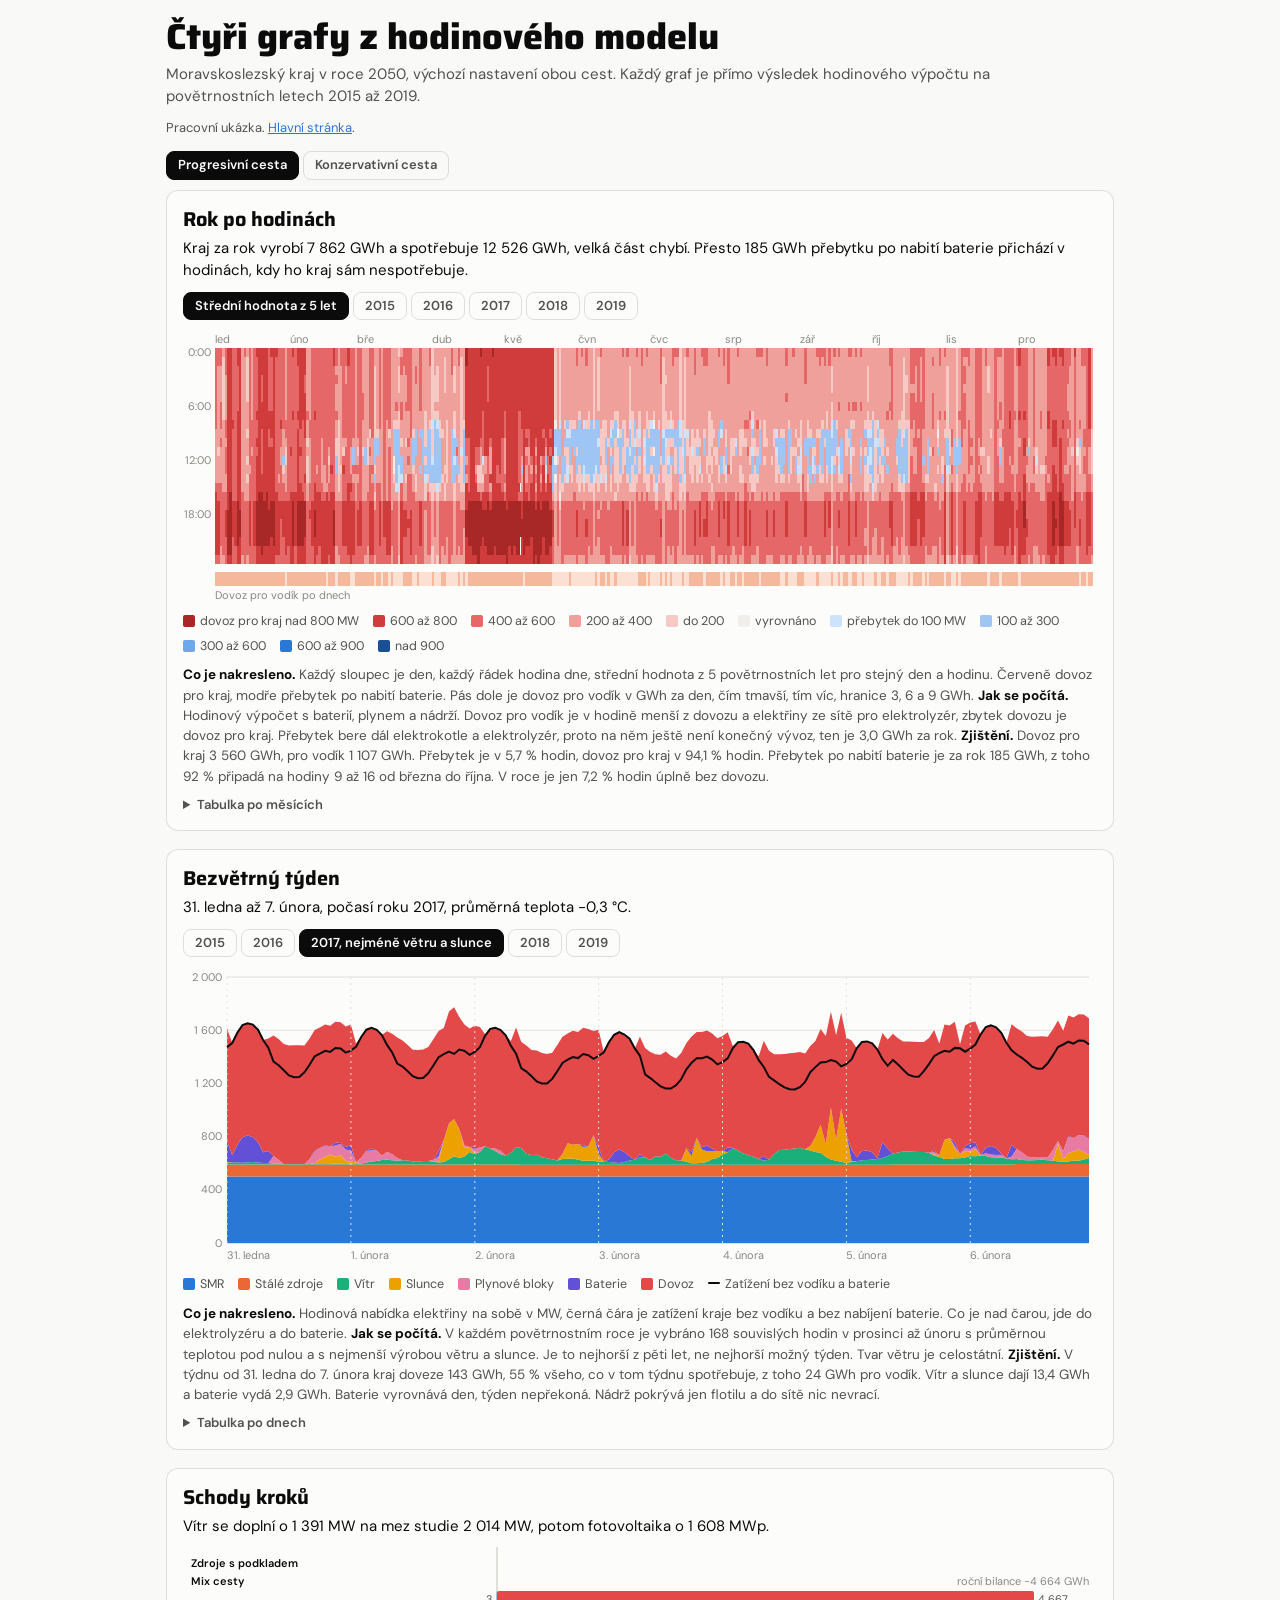
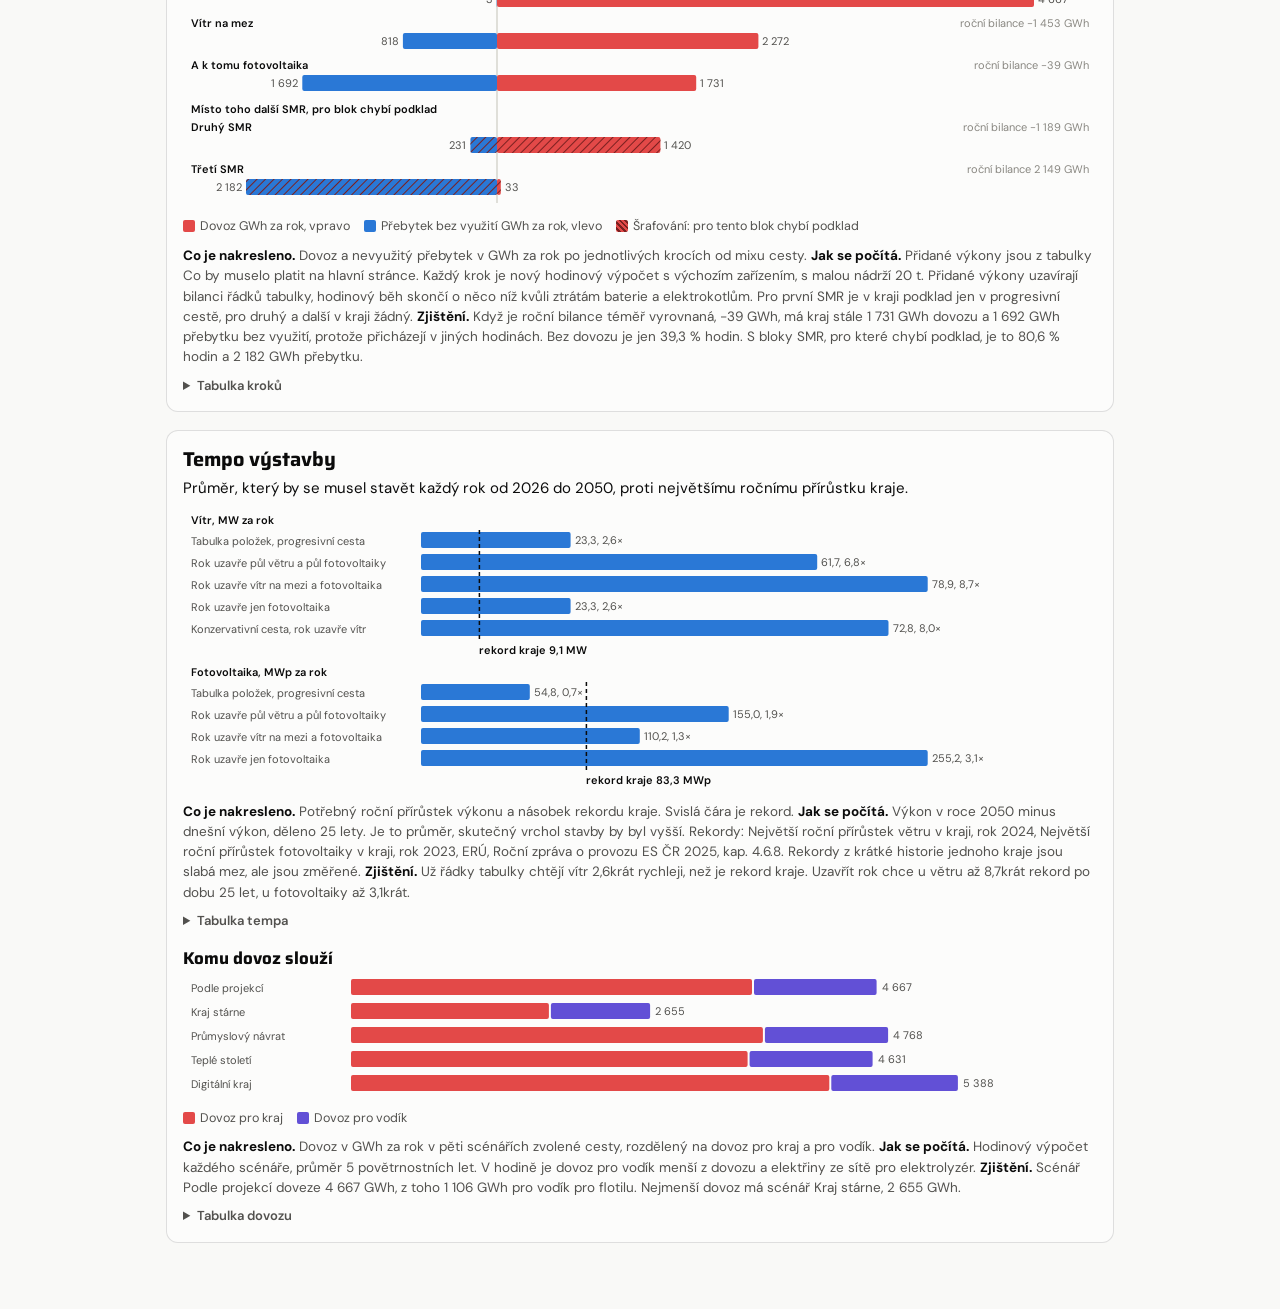
==== commit 0c52a383: "Graf toků na hlavní stránce, sleduje cestu, posuvníky, rok a pohled; zrušena boční stránka toků Co-A" ====
--- a/laborator/grafy/index.html
+++ b/laborator/grafy/index.html
@@ -57,7 +57,7 @@
 <header>
 <h1>Čtyři grafy z hodinového modelu</h1>
 <p class="lead">Moravskoslezský kraj v roce 2050, výchozí nastavení obou cest. Každý graf je přímo výsledek hodinového výpočtu na povětrnostních letech 2015 až 2019.</p>
-<p class="notice">Pracovní ukázka. <a href="../../index.html">Hlavní stránka</a>, <a href="../toky/index.html">toky elektřiny</a>.</p>
+<p class="notice">Pracovní ukázka. <a href="../../index.html">Hlavní stránka</a>.</p>
 </header>
 <div class="seg" role="group" aria-label="Cesta" id="segPath"></div>
 
@@ -235,11 +235,11 @@
 function renderHeat(){
   const h = D.heat[ui.path], scope = ui.heat === "median" ? "střední hodnota z 5 povětrnostních let pro stejný den a hodinu" : `počasí roku ${ui.heat}`;
   seg($("segHeat"), [["median", "Střední hodnota z 5 let"]].concat(YEARS.map(y => [y, y])), () => ui.heat, k => { ui.heat = k; });
-  $("heatTitle").textContent = h.prebytek > 0.5 ? `Kraj za rok vyrobí ${F0.format(h.vyrobaRadky)} GWh a spotřebuje ${F0.format(h.spotrebaRadky)} GWh, velká část chybí. Přesto ${F0.format(h.prebytek)} GWh přebytku přichází v hodinách, kdy ho kraj sám nespotřebuje.` : `Kraj za rok vyrobí ${F0.format(h.vyrobaRadky)} GWh a spotřebuje ${F0.format(h.spotrebaRadky)} GWh. Přebytek v této cestě nevzniká, dovoz běží ve všech hodinách.`;
+  $("heatTitle").textContent = h.prebytek > 0.5 ? `Kraj za rok vyrobí ${F0.format(h.vyrobaRadky)} GWh a spotřebuje ${F0.format(h.spotrebaRadky)} GWh, velká část chybí. Přesto ${F0.format(h.prebytek)} GWh přebytku po nabití baterie přichází v hodinách, kdy ho kraj sám nespotřebuje.` : `Kraj za rok vyrobí ${F0.format(h.vyrobaRadky)} GWh a spotřebuje ${F0.format(h.spotrebaRadky)} GWh. Přebytek v této cestě nevzniká, dovoz běží ve všech hodinách.`;
   drawHeat();
   monthTable();
   legend($("lHeat"), [["dovoz pro kraj nad 800 MW", "background:var(--n5)"], ["600 až 800", "background:var(--n4)"], ["400 až 600", "background:var(--n3)"], ["200 až 400", "background:var(--n2)"], ["do 200", "background:var(--n1)"], ["vyrovnáno", "background:var(--d0)"], ["přebytek do 100 MW", "background:var(--p1)"], ["100 až 300", "background:var(--p2)"], ["300 až 600", "background:var(--p3)"], ["600 až 900", "background:var(--p4)"], ["nad 900", "background:var(--p5)"]]);
-  $("hHeat").innerHTML = `<b>Co je nakresleno.</b> Každý sloupec je den, každý řádek hodina dne, ${scope}. Červeně dovoz pro kraj, modře přebytek po nabití baterie. Pás dole je dovoz pro vodík v GWh za den, čím tmavší, tím víc, hranice 3, 6 a 9 GWh. <b>Jak se počítá.</b> Hodinový výpočet s baterií, plynem a nádrží. Dovoz pro vodík je v hodině menší z dovozu a elektřiny ze sítě pro elektrolyzér, zbytek dovozu je dovoz pro kraj. Přebytek bere dál elektrokotle a elektrolyzér, proto na něm ještě není konečný vývoz, ten je ${F1.format(h.vyvoz)} GWh za rok. <b>Zjištění.</b> ${heatSummary()} ${ui.path === "progresivni" ? `Přebytek za rok je ${F0.format(h.prebytek)} GWh, z toho ${F0.format(surplusNoonShare())} % připadá na hodiny 9 až 16 od března do října. V roce je jen ${F1.format(h.hodinyBezDovozu)} % hodin úplně bez dovozu.` : "Tato cesta přebytek nemá a dovoz běží po všechny hodiny."}`;
+  $("hHeat").innerHTML = `<b>Co je nakresleno.</b> Každý sloupec je den, každý řádek hodina dne, ${scope}. Červeně dovoz pro kraj, modře přebytek po nabití baterie. Pás dole je dovoz pro vodík v GWh za den, čím tmavší, tím víc, hranice 3, 6 a 9 GWh. <b>Jak se počítá.</b> Hodinový výpočet s baterií, plynem a nádrží. Dovoz pro vodík je v hodině menší z dovozu a elektřiny ze sítě pro elektrolyzér, zbytek dovozu je dovoz pro kraj. Přebytek bere dál elektrokotle a elektrolyzér, proto na něm ještě není konečný vývoz, ten je ${F1.format(h.vyvoz)} GWh za rok. <b>Zjištění.</b> ${heatSummary()} ${ui.path === "progresivni" ? `Přebytek po nabití baterie je za rok ${F0.format(h.prebytek)} GWh, z toho ${F0.format(surplusNoonShare())} % připadá na hodiny 9 až 16 od března do října. V roce je jen ${F1.format(h.hodinyBezDovozu)} % hodin úplně bez dovozu.` : "Tato cesta přebytek nemá a dovoz běží po všechny hodiny."}`;
 }
 
 /* (b) Bezvětrný týden */
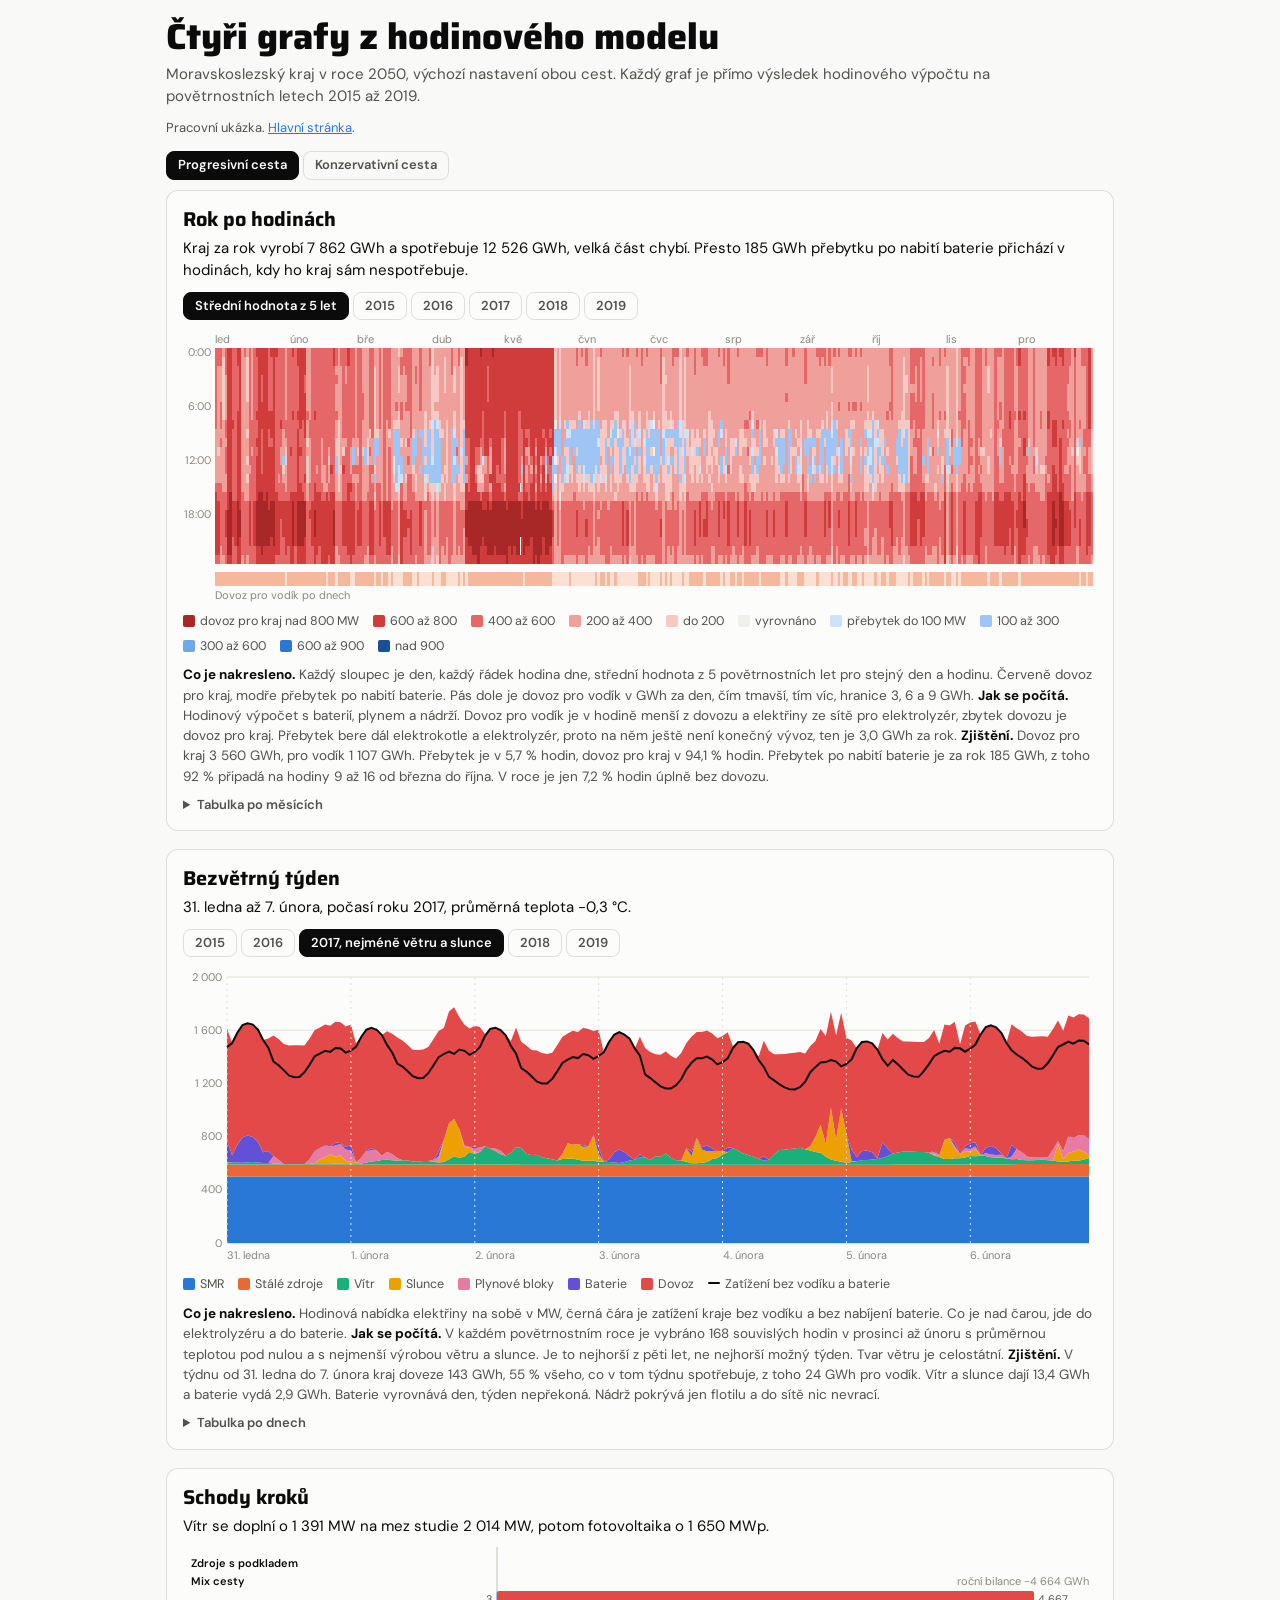
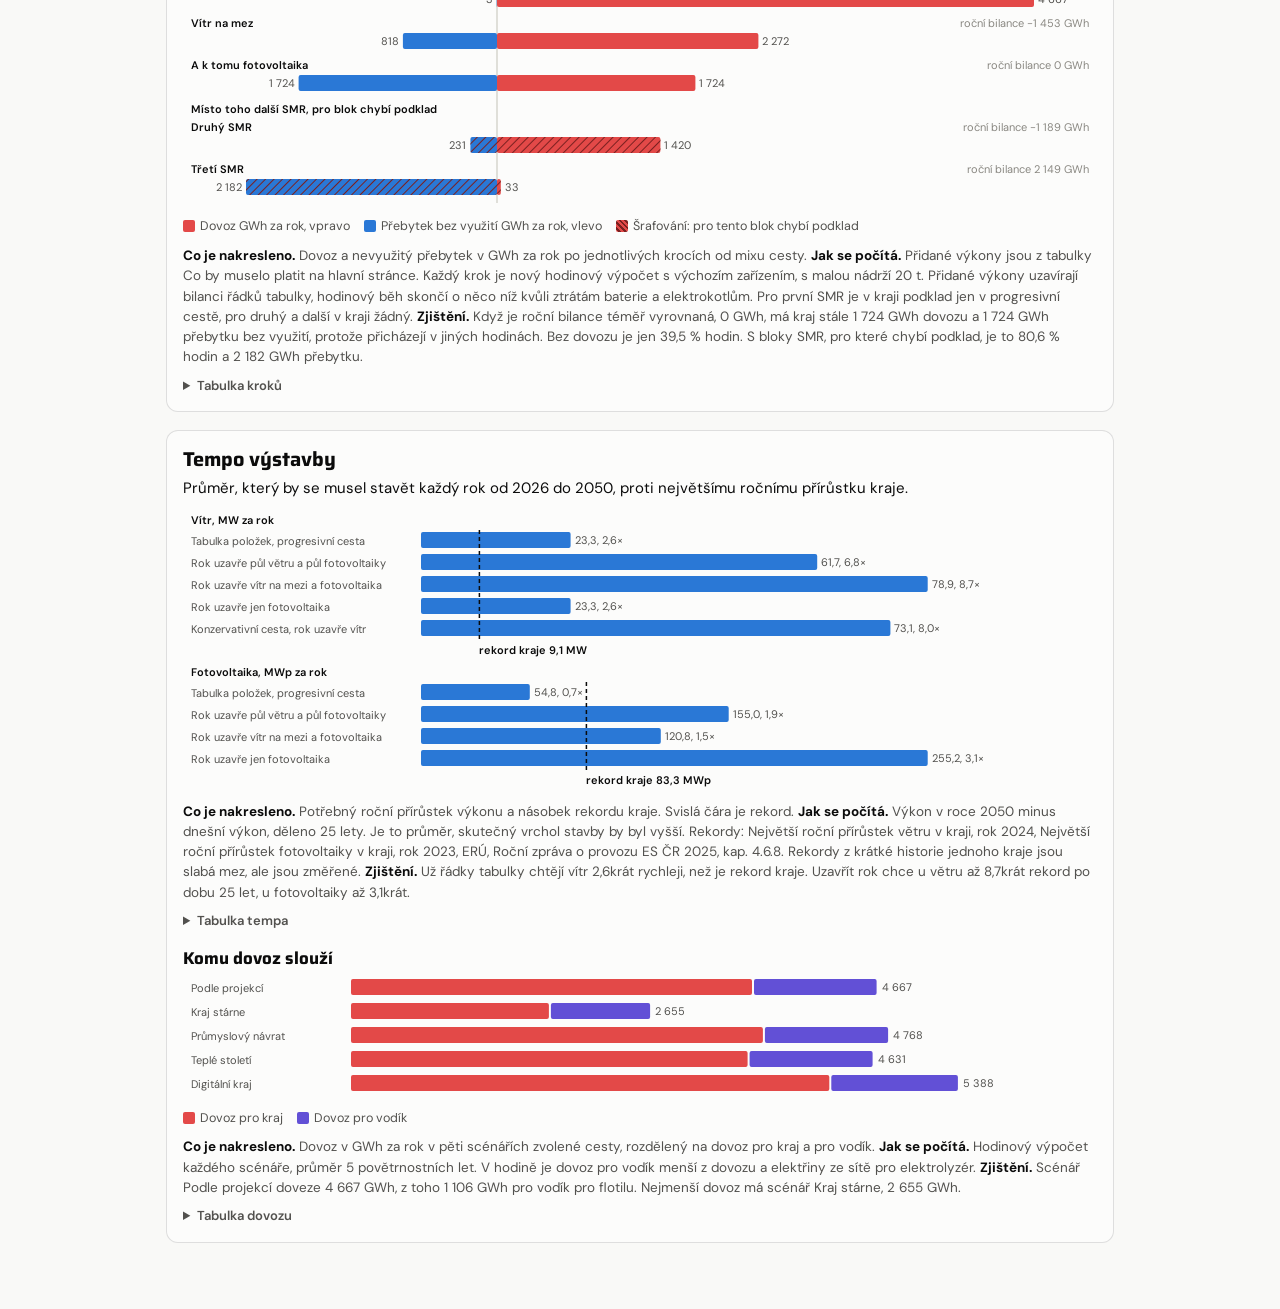
==== commit ff0eee74: "Baterie konzervativní cesty, K diskusi, přepínač Vítr na mezi, obrázky v Metodice, oprava posuvníku " ====
--- a/laborator/grafy/index.html
+++ b/laborator/grafy/index.html
@@ -106,7 +106,7 @@
 </div>
 <script>
 "use strict";
-const D = {"heat":{"progresivni":{"median":[-529,-470,-432,-432,-431,-432,-529,-529,-432,-326,-326,-326,-326,-326,-348,-425,-629,-629,-629,-629,-629,-622,-622,-425,-414,-408,-386,-399,-385,-385,-385,-385,-385,-329,-220,-156,-385,-354,-385,-485,-492,-627,-627,-627,-627,-627,-627,-560,-404,-404,-358,-346,-346,-380,-401,-414,-407,-385,-404,-396,-346,-398,-368,-458,-526,-560,-598,-569,-543,-543,-391,-346,-273,-198,-198,-198,-198,-198,-198,-199,-214,-264,-269,-259,-395,-261,-261,-261,-446,-495,-495,-495,-495,-495,-495,-298,-432,-425,-423,-355,-332,-332,-332,-332,-400,-432,-389,-432,-425,-404,-364,-394,-433,-532,-610,-629,-629,-575,-532,-432,-640,-631,-631,-631,-631,-631,-631,-631,-640,-631,-640,-631,-631,-631,-640,-686,-766,-766,-837,-837,-837,-828,-828,-647,-640,-640,-640,-640,-640,-640,-640,-640,-640,-640,-640,-640,-640,-640,-640,-640,-828,-837,-837,-837,-837,-828,-828,-710,-556,-528,-520,-484,-499,-506,-528,-532,-609,-528,-528,-464,-528,-443,-464,-464,-561,-613,-628,-658,-658,-597,-505,-461,-406,-406,-406,-406,-406,-406,-406,-421,-489,-460,-406,-406,-406,-504,-540,-561,-562,-703,-703,-703,-703,-703,-506,-506,-626,-612,-583,-545,-545,-545,-545,-600,-655,-649,-628,-602,-649,-628,-649,-661,-716,-804,-825,-825,-825,-825,-770,-628,-628,-628,-614,-614,-614,-614,-614,-628,-628,-609,-609,-609,-609,-609,-609,-628,-695,-714,-806,-806,-806,-714,-665,-609,-353,-352,-286,-286,-278,-286,-286,-286,-353,-286,-386,-353,-353,-286,-334,-353,-412,-550,-550,-550,-550,-504,-460,-383,-416,-336,-316,-316,-316,-316,-316,-316,-316,-320,-316,-270,-316,-299,-203,-316,-316,-402,-444,-455,-464,-471,-520,-520,-215,-197,-197,-197,-197,-197,-280,-289,-289,-189,-235,-289,-128,-289,-189,-269,-396,-486,-486,-486,-486,-486,-446,-289,-431,-418,-457,-418,-418,-418,-418,-462,-453,-418,-418,-453,-418,-312,-453,-418,-573,-611,-715,-715,-715,-715,-553,-518,-361,-361,-361,-361,-361,-361,-361,-365,-490,-516,-400,-327,-558,-404,-529,-576,-597,-597,-597,-597,-597,-597,-558,-416,-501,-455,-405,-401,-431,-455,-493,-585,-564,-401,-401,-401,-460,-401,-401,-404,-528,-640,-657,-657,-657,-657,-460,-460,-617,-584,-572,-560,-560,-560,-560,-614,-599,-560,-631,-570,-640,-631,-629,-640,-766,-828,-828,-828,-828,-813,-724,-693,-640,-640,-640,-640,-640,-640,-640,-640,-661,-640,-640,-631,-631,-640,-631,-640,-837,-837,-837,-837,-837,-837,-706,-661,-631,-619,-619,-596,-596,-596,-619,-631,-619,-594,-596,-596,-596,-596,-619,-631,-815,-816,-828,-828,-828,-828,-804,-640,-626,-626,-626,-609,-603,-600,-619,-626,-640,-626,-626,-626,-626,-626,-626,-626,-757,-823,-823,-823,-823,-823,-784,-626,-661,-628,-628,-628,-628,-628,-628,-628,-628,-628,-631,-628,-628,-631,-628,-628,-825,-828,-828,-828,-828,-828,-725,-631,-571,-540,-510,-510,-510,-510,-510,-629,-608,-593,-597,-610,-610,-610,-610,-657,-661,-686,-807,-807,-807,-807,-686,-631,-629,-596,-557,-557,-557,-562,-593,-629,-631,-661,-557,-631,-631,-661,-631,-716,-798,-828,-828,-825,-809,-744,-631,-614,-602,-605,-602,-602,-602,-602,-602,-619,-631,-631,-631,-631,-631,-631,-602,-631,-686,-828,-828,-828,-828,-828,-716,-631,-631,-587,-541,-518,-518,-513,-508,-523,-581,-551,-519,-540,-537,-518,-507,-571,-634,-711,-784,-784,-784,-743,-684,-587,-514,-493,-493,-471,-454,-426,-430,-494,-440,-467,-448,-441,-426,-426,-393,-426,-526,-690,-711,-711,-711,-690,-614,-593,-566,-490,-466,-466,-466,-470,-522,-586,-642,-585,-520,-353,-314,-451,-508,-509,-551,-663,-663,-571,-517,-517,-517,-517,-526,-526,-526,-476,-420,-420,-442,-442,-420,-375,-288,-373,197,-119,-275,-420,-572,-617,-617,-617,-617,-572,-420,-423,-349,-349,-349,-349,-349,-349,-349,-386,-509,-421,-318,-196,-180,-218,-251,-377,-504,-646,-646,-646,-646,-646,-646,-542,-582,-582,-582,-533,-523,-503,-503,-516,-504,-504,-404,-404,-482,-482,-482,-503,-559,-700,-701,-701,-701,-677,-504,-504,-570,-565,-523,-523,-523,-523,-523,-523,-556,-565,-519,-606,-519,-519,-519,-519,-675,-720,-720,-720,-720,-720,-627,-601,-617,-599,-575,-533,-517,-532,-550,-607,-517,-517,-425,-517,-517,-517,-517,-596,-624,-805,-814,-814,-814,-814,-767,-702,-567,-543,-525,-472,-472,-472,-472,-472,-467,-512,-506,-505,-515,-487,-526,-566,-641,-688,-752,-749,-733,-669,-567,-526,-628,-627,-591,-569,-569,-569,-569,-612,-599,-631,-628,-631,-631,-669,-631,-631,-669,-825,-825,-828,-828,-825,-743,-661,-628,-628,-628,-628,-628,-628,-628,-628,-644,-557,-557,-628,-557,-585,-557,-628,-678,-820,-820,-820,-820,-820,-623,-623,-628,-628,-628,-628,-628,-628,-628,-628,-595,-595,-565,-494,-494,-494,-494,-494,-661,-825,-825,-825,-825,-825,-691,-691,-605,-605,-602,-573,-580,-605,-610,-656,-605,-605,-467,-467,-474,-599,-605,-467,-574,-802,-802,-802,-802,-777,-696,-664,-349,-349,-349,-349,-349,-349,-349,-442,-349,-302,-149,-249,-189,-190,-190,-249,-349,-546,-546,-546,-546,-546,-546,-404,-373,-347,-354,-340,-340,-340,-340,-391,-418,-424,-342,-360,-340,-346,-382,-440,-495,-596,-602,-588,-563,-557,-468,-440,-435,-435,-435,-435,-435,-435,-435,-484,-559,-505,-474,-469,-467,-535,-468,-474,-591,-732,-732,-732,-732,-732,-535,-535,-570,-555,-547,-523,-510,-511,-547,-604,-574,-504,-504,-557,-504,-561,-516,-604,-604,-794,-801,-801,-801,-771,-628,-602,-521,-521,-521,-521,-513,-521,-521,-559,-507,-513,-410,-421,-418,-353,-421,-507,-607,-743,-776,-779,-778,-740,-640,-586,-542,-529,-483,-456,-456,-456,-488,-544,-556,-490,-454,-483,-554,-556,-554,-554,-731,-751,-751,-751,-694,-687,-556,-540,-523,-508,-491,-503,-491,-504,-535,-582,-491,-454,-384,-384,-338,-204,-356,-491,-491,-788,-788,-788,-788,-762,-681,-658,-480,-480,-480,-464,-472,-460,-480,-480,-544,-519,-519,-519,-414,-319,-283,-347,-480,-644,-644,-644,-644,-644,-644,-644,-474,-474,-474,-474,-474,-474,-494,-527,-474,-527,-403,-439,-419,-451,-562,-351,-628,-771,-771,-771,-771,-743,-648,-648,-459,-458,-458,-458,-458,-462,-505,-529,-458,-458,-409,-267,-171,-393,-243,-458,-464,-726,-726,-726,-726,-723,-646,-529,-567,-488,-487,-487,-487,-487,-487,-514,-516,-582,-587,-587,-587,-628,-587,-587,-699,-784,-784,-784,-784,-784,-755,-632,-663,-625,-587,-553,-538,-526,-533,-557,-554,-556,-532,-527,-577,-590,-520,-544,-628,-758,-823,-823,-823,-820,-726,-617,-418,-459,-356,-404,-356,-356,-356,-515,-356,-386,-154,-189,197,197,-295,-244,-318,-490,-515,-515,-515,-490,-318,-318,-217,-217,-217,-217,-217,-217,-217,-217,-142,-142,-142,-142,-142,-66,-122,-142,-217,-414,-414,-414,-414,-414,-414,-339,-429,-429,-382,-341,-282,-245,-245,-258,-289,-329,-329,-275,-227,-174,-227,-227,-345,-542,-542,-542,-542,-542,-542,-456,-559,-559,-503,-443,-403,-441,-472,-472,-585,-517,-307,-18,-429,-607,-410,-403,-453,-613,-628,-658,-613,-600,-500,-476,-430,-441,-394,-394,-414,-429,-441,-441,-443,-405,-394,-423,-482,-471,-498,-494,-498,-638,-691,-691,-691,-638,-598,-598,-632,-607,-566,-529,-504,-506,-535,-514,-491,-552,-585,-568,-505,-572,-578,-611,-641,-686,-723,-785,-782,-640,-640,-585,-516,-516,-516,-516,-516,-486,-510,-516,-558,-416,-405,-353,-291,-259,-416,-618,-516,-669,-713,-713,-713,-713,-713,-625,-535,-508,-461,-445,-459,-488,-529,-524,-488,-436,-347,197,197,-523,-274,-454,-488,-706,-733,-733,-733,-685,-633,-577,-349,-349,-349,-349,-349,-349,-349,-349,-349,-349,-349,-291,-349,-546,-268,-349,-349,-546,-546,-546,-546,-546,-442,-404,-481,-431,-431,-431,-431,-431,-431,-461,-405,-405,-225,-189,-208,-450,-208,-405,-405,-523,-702,-702,-702,-679,-531,-531,-457,-529,-472,-431,-431,-480,-531,-508,-503,-431,-431,-431,-447,-431,-460,-466,-446,-728,-728,-728,-728,-682,-531,-531,-397,-376,-316,-269,-286,-433,-483,-455,-241,-241,-241,-76,-223,-373,-241,-241,-286,-483,-483,-483,-483,-483,-483,-473,-278,-278,-278,-278,-278,-278,-278,-317,-278,-298,-245,197,197,-222,-278,-278,-344,-575,-575,-575,-575,-571,-558,-378,-254,-254,-254,-254,-254,-254,-254,-254,-254,-247,-154,-118,-154,-201,-299,-286,-428,-451,-451,-451,-451,-451,-366,-254,-532,-529,-522,-522,-429,-437,-522,-463,-429,-190,-294,-429,-292,-429,-429,-432,-532,-726,-726,-726,-726,-726,-705,-536,-595,-578,-561,-523,-499,-494,-494,-494,-499,-477,-374,-343,-321,-477,-343,-494,-477,-691,-691,-674,-670,-640,-601,-532,-234,-202,-186,-186,-186,-186,-186,-186,-186,-186,197,197,197,-33,197,-383,-186,-387,-431,-431,-431,-431,-431,-394,-375,-375,-316,-299,-299,-299,-317,-294,-299,-94,197,103,-299,-318,-370,-462,-411,-581,-581,-581,-581,-581,-551,-512,-452,-462,-462,-436,-427,-426,-436,-451,-417,-321,-397,-327,-220,-220,-267,-417,-482,-614,-663,-670,-622,-614,-575,-517,-373,-327,-234,-236,-234,-246,-276,-264,-334,-334,-334,-334,-319,-334,-334,-334,-334,-483,-531,-531,-531,-531,-531,-531,-509,-490,-475,-462,-462,-445,-473,-490,-409,-409,-440,-441,-448,-441,-456,-455,-522,-640,-692,-659,-616,-522,-457,-409,-423,-423,-423,-423,-408,-408,-418,-407,-323,-218,-323,-323,-218,-284,-323,-323,-377,-619,-620,-620,-620,-620,-605,-508,-424,-424,-424,-424,-424,-424,-424,-410,-403,-5,-294,-410,-410,-410,-410,-410,-440,-707,-707,-707,-707,-707,-631,-552,-392,-392,-388,-326,-292,-292,-292,-299,-324,-354,-391,-204,-391,-274,-303,-274,-274,-382,-571,-571,-571,-405,-357,-323,-293,-329,-372,-331,-313,-313,-369,-313,-181,197,197,197,0,0,-145,-313,-283,-556,-590,-590,-590,-557,-413,-413,-300,-300,-300,-300,-300,-326,-417,-300,-128,197,197,197,270,270,270,57,-257,-415,-470,-497,-497,-497,-497,-466,-190,-294,-141,-141,-141,-290,-316,-97,-41,152,197,197,137,52,51,20,-97,-338,-338,-338,-338,-338,-294,-141,-388,-448,-450,-394,-350,-390,-465,-450,-350,-278,-184,-206,197,197,35,-404,-442,-647,-647,-647,-647,-647,-647,-624,-521,-456,-395,-366,-366,-366,-366,-366,-366,-330,-268,-366,-366,-366,-366,-366,-366,-563,-632,-656,-642,-572,-516,-511,-469,-437,-411,-385,-385,-385,-407,-385,-360,-260,-199,-260,-260,-260,-182,-260,-399,-508,-666,-643,-614,-557,-496,-496,-482,-445,-469,-456,-419,-412,-414,-364,-364,-364,-417,-386,-436,-364,-457,-473,-419,-570,-598,-606,-598,-598,-598,-598,-499,-499,-499,-499,-499,-499,-499,-499,-461,-461,-289,-209,-217,-289,-461,-461,-480,-586,-696,-696,-696,-696,-673,-586,-375,-375,-375,-375,-375,-375,-375,-308,-225,-29,197,197,197,-85,-271,-375,-476,-572,-572,-572,-572,-572,-541,-476,-396,-397,-401,-401,-398,-374,-327,-301,-301,197,197,197,-301,-258,-138,-191,-301,-518,-598,-577,-560,-498,-401,-383,-273,-292,-302,-285,-271,-297,-313,-313,-213,-213,-228,-390,-310,-390,-290,-390,-313,-510,-510,-510,-510,-510,-510,-446,-521,-544,-544,-483,-483,-463,-483,-383,-383,197,-336,-356,-343,197,-383,-356,-399,-610,-680,-680,-680,-680,-592,-532,-278,-278,-278,-278,-278,-278,-301,-278,-310,197,197,197,197,-378,-368,-372,-391,-575,-575,-575,-575,-575,-518,-458,-294,-213,-232,-263,-263,-297,-262,-197,-40,-183,-136,131,-47,127,54,-84,-183,-494,-380,-380,-380,-380,-297,-297,-274,-273,-241,-274,-274,-273,-274,-274,-274,197,197,197,197,197,-174,-330,-471,-471,-471,-471,-471,-471,-437,-382,-422,-401,-340,-355,-374,-375,-375,-301,-141,197,197,197,197,197,197,-141,-304,-498,-511,-502,-504,-498,-401,-360,-162,-85,-85,-67,-59,-61,-73,-36,15,-73,-63,-58,39,197,197,-9,-73,-227,-259,-259,-259,-259,-135,-73,-258,-245,-237,-185,-145,-183,-243,-146,197,197,197,197,197,197,197,-113,-232,-419,-442,-442,-442,-377,-323,-245,-232,-207,-114,-114,-114,-114,-241,-114,72,197,197,125,197,197,197,24,-169,-311,-311,-311,-311,-311,-311,-152,-383,-334,-295,-305,-288,-298,-293,-234,-110,-170,197,197,197,197,197,-183,-234,-531,-531,-531,-531,-531,-531,-505,-338,-311,-264,-264,-238,-235,-225,-225,-225,-94,-279,-295,-295,-235,-195,-295,-225,-408,-439,-422,-408,-406,-225,-211,-212,-199,-183,-198,-199,-255,-396,-396,-396,-396,-342,-262,-247,-183,-223,-11,-199,-480,-480,-480,-480,-480,-442,-376,-325,-325,-325,-325,-325,-359,-359,-259,-162,-69,-96,-122,-114,-39,-109,-200,-225,-455,-522,-522,-522,-325,-369,-325,-350,-271,-271,-271,-271,-271,-271,-302,-293,-250,-225,-277,-225,-327,-325,-350,-311,-522,-522,-522,-522,-510,-468,-468,-487,-438,-426,-383,-383,-383,-383,-332,-285,197,197,197,197,197,197,-355,-355,-575,-589,-589,-589,-552,-480,-392,-298,-203,-196,-171,-171,-203,-203,-161,-99,69,197,185,8,197,197,-86,-161,-358,-368,-368,-368,-358,-358,-203,-384,-348,-327,-327,-327,-339,-304,-272,-339,-220,197,-401,197,197,-200,-251,-280,-517,-517,-517,-512,-417,-417,-305,-450,-425,-360,-329,-294,-284,-326,-275,-275,-275,-309,-268,-275,197,-104,-275,-275,-472,-568,-560,-472,-472,-309,-275,-206,-198,-189,-198,-198,-198,-198,-198,-107,-109,-105,28,-198,-106,-106,-98,-237,-395,-403,-403,-403,-403,-403,-337,-353,-272,-260,-260,-260,-260,-260,-201,-197,197,197,197,197,197,197,-128,-272,-315,-457,-457,-327,-394,-272,-272,-825,-825,-798,-798,-718,-746,-640,-601,-601,-601,-444,-543,-350,-424,-396,-605,-683,-760,-815,-815,-815,-760,-760,-640,-628,-628,-628,-628,-628,-628,-628,-628,-628,-628,-535,-431,-474,-440,-463,-563,-635,-825,-825,-825,-825,-825,-787,-661,-687,-631,-631,-631,-631,-631,-640,-640,-640,-628,-628,-628,-628,-628,-628,-628,-628,-828,-828,-828,-828,-825,-786,-710,-640,-640,-640,-640,-640,-640,-661,-661,-640,-631,-631,-631,-631,-631,-631,-631,-631,-837,-837,-837,-837,-837,-828,-710,-683,-695,-631,-631,-631,-631,-631,-631,-631,-631,-631,-521,-491,-391,-505,-631,-631,-828,-828,-828,-828,-828,-825,-673,-661,-628,-628,-628,-628,-628,-628,-625,-625,-625,-625,-519,-553,-131,-161,-380,-628,-825,-825,-825,-825,-825,-825,-816,-828,-640,-631,-640,-631,-640,-631,-631,-631,-631,-487,-325,-318,-99,-91,-333,-551,-821,-821,-828,-828,-821,-766,-650,-607,-607,-628,-607,-607,-607,-607,-554,-507,-523,-523,-411,57,-270,-122,-363,-604,-725,-804,-804,-804,-773,-773,-773,-635,-631,-628,-628,-628,-628,-631,-628,-624,-631,-628,-609,-380,-380,-565,-565,-628,-766,-828,-828,-828,-825,-710,-710,-659,-615,-578,-578,-578,-578,-628,-628,-628,-628,-628,-628,-556,-442,-478,-478,-628,-825,-825,-825,-825,-825,-825,-710,-631,-631,-631,-631,-631,-640,-631,-631,-631,-631,-410,-343,-331,-256,-602,-385,-510,-707,-828,-828,-828,-828,-828,-695,-804,-654,-631,-631,-631,-631,-631,-631,-631,-628,-628,-631,-628,-631,-628,-631,-631,-828,-828,-825,-825,-825,-825,-760,-710,-686,-640,-632,-631,-640,-640,-640,-640,-640,-640,-640,-640,-640,-640,-640,-640,-837,-837,-837,-837,-837,-766,-640,-640,-640,-640,-640,-640,-661,-640,-640,-640,-661,-628,-640,-628,-599,-599,-640,-796,-837,-837,-837,-837,-837,-825,-766,-710,-661,-640,-640,-640,-661,-640,-631,-631,-631,-631,-631,-631,-631,-586,-631,-640,-837,-837,-837,-837,-837,-837,-695,-631,-631,-631,-631,-631,-631,-640,-631,-631,-631,-435,-472,-455,-404,-432,-458,-676,-828,-828,-828,-828,-828,-825,-640,-628,-631,-628,-628,-628,-628,-628,-595,-595,-463,-235,-249,-373,-388,-488,-382,-569,-825,-825,-825,-825,-825,-825,-687,-631,-631,-631,-631,-631,-631,-631,-631,-631,-631,-631,-631,-631,-631,-631,-631,-631,-766,-828,-828,-828,-828,-828,-825,-699,-661,-640,-640,-640,-640,-661,-640,-661,-628,-640,-661,-628,-606,-606,-623,-710,-825,-825,-825,-825,-820,-743,-683,-631,-631,-631,-631,-631,-631,-631,-631,-631,-631,-631,-631,-631,-631,-631,-661,-645,-828,-828,-828,-828,-828,-828,-755,-661,-640,-640,-640,-640,-640,-640,-661,-661,-640,-640,-640,-640,-640,-640,-640,-640,-837,-837,-837,-837,-837,-725,-640,-631,-631,-631,-631,-631,-631,-661,-710,-631,-631,-631,-631,-622,-622,-622,-622,-687,-828,-828,-828,-828,-828,-828,-661,-691,-690,-661,-657,-639,-650,-631,-585,-585,-532,-573,-573,-573,-573,-499,-631,-585,-825,-828,-828,-828,-828,-828,-710,-790,-631,-631,-631,-631,-631,-631,-631,-631,-577,-531,-477,-220,129,-255,-396,-577,-661,-774,-828,-828,-774,-774,-661,-686,-686,-640,-710,-640,-644,-640,-640,-628,-628,-628,-741,-628,-631,-631,-776,-710,-825,-837,-837,-837,-837,-837,-661,-661,-661,-631,-628,-631,-631,-631,-628,-628,-596,-628,-389,-432,-321,-304,-489,-628,-825,-825,-828,-828,-828,-776,-686,-659,-652,-628,-628,-628,-628,-628,-628,-631,-497,-551,-387,-345,-497,-597,-503,-597,-825,-825,-825,-825,-819,-652,-640,-661,-631,-628,-628,-628,-628,-628,-614,-614,-614,-623,-628,-509,-384,-487,-661,-661,-827,-825,-828,-825,-735,-683,-683,-640,-640,-640,-640,-640,-640,-710,-661,-661,-640,-640,-640,-640,-640,-640,-640,-710,-828,-837,-837,-837,-837,-828,-828,-716,-710,-631,-631,-631,-631,-631,-631,-631,-631,-431,-331,-550,-378,-478,-353,-588,-683,-828,-828,-828,-825,-825,-710,-640,-638,-631,-631,-631,-631,-631,-631,-631,-631,-631,-631,-631,-628,-661,-661,-631,-828,-837,-837,-837,-828,-828,-825,-686,-683,-683,-686,-686,-686,-631,-628,-628,-628,-628,-628,-339,-563,-345,-426,-628,-760,-828,-828,-828,-828,-825,-760,-716,-640,-606,-606,-606,-606,-606,-606,-606,-572,-606,-606,-594,-606,-606,-606,-640,-803,-803,-803,-803,-769,-661,-640,-640,-640,-631,-631,-631,-631,-631,-631,-631,-628,-502,-360,150,8,-142,-455,-640,-828,-828,-828,-828,-828,-825,-777,-631,-631,-631,-631,-631,-631,-631,-640,-640,-628,-628,-628,-476,-562,-631,-628,-640,-825,-828,-828,-828,-828,-828,-683,-683,-661,-634,-634,-634,-631,-631,-631,-606,-568,-621,-568,-631,-568,-599,-629,-661,-770,-831,-831,-831,-831,-792,-686,-640,-640,-640,-636,-631,-673,-661,-684,-788,-716,-631,-659,197,197,197,155,-317,-555,-663,-679,-635,-561,-503,-436,-192,-198,-192,-192,-192,-192,-192,-116,0,197,151,67,0,270,0,-76,-192,-327,-389,-389,-389,-389,-389,-285,-342,-309,-268,-266,-287,-266,-293,-333,-257,197,197,197,-98,-242,-242,-289,-342,-443,-517,-554,-498,-454,-387,-339,-124,-124,-124,-124,-124,-124,-124,-124,79,197,197,197,-311,-289,-53,-63,0,-152,-321,-321,-321,-321,-260,-260,-365,-321,-308,-286,-274,-291,-343,-291,-306,-265,-265,-255,197,197,197,-163,-265,-455,-555,-555,-555,-538,-532,-455,-354,-336,-325,-323,-308,-268,-236,-283,-165,-225,197,-153,197,197,-45,-293,-296,-441,-524,-533,-533,-529,-473,-385,-321,-279,-228,-223,-249,-222,-221,-221,197,96,197,-109,-181,22,7,-234,-360,-450,-518,-518,-518,-518,-439,-390,-377,-350,-340,-327,-319,-264,-250,-210,-51,37,197,197,197,-4,-200,-327,-327,-480,-547,-547,-547,-500,-458,-350,-297,-289,-289,-274,-252,-252,-252,-205,-128,197,197,-252,-202,-189,-138,-258,-289,-486,-486,-486,-449,-402,-402,-289,-327,-323,-293,-311,-323,-287,-253,-253,-129,197,197,197,-250,-244,-250,-289,-486,-547,-538,-547,-547,-450,-450,-364,-447,-419,-366,-363,-367,-347,-347,-347,-305,197,197,-187,197,197,-87,-204,-334,-434,-602,-631,-631,-599,-559,-447,-229,-229,-229,-229,-229,-229,-229,-184,197,197,197,197,197,-109,-109,-129,-259,-426,-426,-426,-426,-406,-406,-348,-406,-335,-289,-279,-260,-283,-304,-259,-202,197,197,197,197,197,-36,-226,-330,-527,-537,-547,-547,-518,-452,-330,-326,-318,-271,-271,-271,-271,-271,-271,46,197,197,197,197,63,53,-153,-218,-391,-468,-468,-468,-468,-468,-318,-441,-417,-392,-383,-375,-373,-350,-341,-64,197,197,197,197,117,-28,-231,-341,-456,-594,-638,-631,-577,-538,-535,-307,-247,-247,-247,-247,-247,-247,-147,-28,197,197,197,197,197,-147,-147,-252,-433,-444,-444,-444,-444,-345,-307,-365,-321,-315,-288,-288,-272,-238,-204,197,197,197,197,197,197,197,-179,-277,-430,-518,-532,-518,-469,-433,-330,-154,-154,-154,-154,-154,-154,-154,-54,-22,197,261,270,227,197,63,-60,-154,-351,-351,-351,-351,-351,-320,-206,-316,-216,-216,-216,-216,-275,-216,-204,113,197,197,197,178,79,-99,-316,-316,-446,-513,-513,-513,-513,-361,-335,-267,-192,-192,-192,-192,-192,-192,-219,197,197,42,197,197,270,-29,-166,-230,-427,-389,-427,-427,-389,-349,-348,-459,-368,-339,-315,-322,-325,-325,-275,-248,-178,-178,-178,-201,-164,69,-225,-334,-385,-565,-565,-565,-522,-452,-375,-284,-279,-279,-279,-265,-258,-258,-203,-158,-115,-32,-7,-5,-96,-166,-250,-322,-476,-476,-476,-476,-455,-455,-337,-328,-300,-300,-310,-300,-275,-237,-237,-195,-40,116,197,197,-61,33,-119,-298,-402,-534,-534,-534,-534,-530,-461,-383,-319,-287,-273,-267,-292,-283,-222,-292,-219,-146,-219,-253,-222,-203,-222,-383,-392,-497,-502,-510,-480,-475,-408,-298,-298,-292,-298,-298,-298,-298,-271,-196,34,197,-138,197,197,-41,-155,-386,-495,-495,-495,-495,-488,-371,-298,-381,-323,-298,-276,-286,-320,-318,-278,-127,197,197,-289,197,-229,-251,-265,-286,-466,-571,-571,-571,-563,-520,-348,-277,-284,-266,-266,-266,-266,-275,-166,197,197,-94,-166,-185,-117,-192,-266,-192,-463,-481,-481,-481,-472,-463,-284,-322,-298,-257,-257,-257,-257,-257,-157,-63,0,197,-63,-44,-63,-92,-160,-257,-454,-454,-454,-454,-454,-445,-257,-306,-303,-276,-275,-303,-296,-282,-206,-217,-194,197,197,197,197,-64,-317,-265,-434,-503,-503,-503,-503,-503,-317,-461,-373,-361,-361,-361,-361,-328,-328,-194,197,197,-109,-102,-119,-209,-334,-334,-625,-625,-625,-625,-605,-471,-461,-315,-315,-299,-288,-288,-278,-270,-204,-72,-5,-141,-144,-188,-287,-283,-288,-315,-485,-485,-506,-485,-485,-475,-323,-445,-389,-352,-353,-357,-350,-319,-345,-276,-219,-135,197,197,197,-131,-279,-319,-516,-601,-605,-605,-605,-573,-542,-256,-230,-174,-174,-174,-174,-174,-130,52,120,137,57,197,197,115,-105,-238,-336,-371,-371,-371,-371,-371,-174,-264,-260,-246,-236,-208,-219,-230,-164,-104,-17,-10,197,197,-34,-48,-26,-204,-444,-461,-461,-461,-425,-393,-280,-201,-245,-201,-201,-201,-280,-201,-201,105,197,25,197,-54,197,-54,-101,-284,-385,-398,-398,-398,-368,-361,-241,-429,-375,-354,-369,-364,-330,-306,-291,-227,-189,-151,-223,197,197,-114,-303,-499,-579,-588,-588,-588,-545,-503,-391,-245,-238,-238,-238,-238,-238,-238,-178,-189,10,-177,197,-197,-197,-238,-203,-343,-458,-458,-458,-458,-458,-458,-435,-493,-414,-368,-318,-290,-299,-353,-290,-290,-279,-248,-314,-314,-279,-303,-289,-458,-526,-587,-576,-562,-487,-416,-353,-241,-232,-232,-232,-232,-232,-206,-206,-206,-95,68,-61,52,-106,-91,-206,-241,-425,-438,-438,-438,-438,-438,-403,-422,-342,-288,-286,-277,-272,-272,-176,-179,197,197,197,197,197,-72,-184,-469,-461,-481,-481,-481,-481,-473,-356,-306,-306,-306,-274,-267,-213,-206,-206,-61,-22,197,197,197,197,-99,-176,-306,-503,-503,-503,-503,-503,-486,-306,-397,-386,-341,-337,-336,-324,-290,-273,44,197,197,-134,197,-105,-213,-241,-299,-538,-538,-538,-538,-538,-462,-399,-380,-231,-231,-231,-231,-231,-231,-131,0,197,197,0,197,197,-87,-131,-231,-428,-428,-428,-428,-404,-404,-297,-333,-375,-363,-278,-278,-278,-230,-298,-307,197,197,197,197,197,197,48,-191,-334,-475,-475,-475,-475,-475,-424,-323,-292,-292,-292,-292,-292,-268,-214,-192,197,197,197,197,197,-141,-214,-268,-465,-489,-489,-489,-489,-489,-448,-494,-446,-431,-408,-384,-352,-346,-346,-346,-298,-280,-268,-128,-246,-277,-277,-359,-445,-581,-620,-643,-526,-449,-410,-330,-189,-189,-189,-189,-189,-189,-186,-89,98,197,197,197,-39,-89,-226,-382,-386,-386,-386,-386,-386,-383,-358,-243,-225,-216,-185,-237,-332,-226,-185,-102,197,30,-63,-12,-47,-65,-72,-150,-403,-440,-440,-440,-439,-434,-413,-380,-313,-239,-239,-239,-233,-314,-233,-133,197,-134,-57,40,197,-134,-134,-183,-380,-430,-430,-430,-430,-365,-331,-321,-234,-234,-234,-234,-234,-234,-183,32,197,-91,-226,197,-102,-134,-95,-234,-289,-431,-431,-431,-431,-431,-388,-468,-421,-383,-351,-339,-321,-321,-283,-194,189,-20,-321,197,-279,-294,-283,-421,-491,-580,-580,-555,-491,-350,-350,-429,-357,-333,-317,-330,-325,-341,-341,-205,197,197,-64,-147,-198,-273,-260,-288,-399,-570,-570,-570,-531,-502,-455,-447,-393,-364,-343,-346,-295,-292,-292,105,197,197,197,197,197,-292,-346,-346,-489,-489,-499,-489,-489,-349,-292,-188,-162,-162,-162,-162,-162,-162,-125,73,31,105,-120,-120,-120,197,-152,-120,-359,-359,-359,-359,-359,-359,-317,-389,-320,-280,-276,-280,-289,-242,-212,-176,-75,-108,16,-176,-41,-197,-185,-276,-389,-509,-509,-509,-502,-461,-312,-265,-172,-172,-172,-172,-172,-172,-126,-14,75,197,197,197,197,16,-69,-160,-306,-369,-369,-369,-369,-369,-260,-401,-300,-274,-298,-317,-307,-296,-237,-206,7,-145,-95,-204,-204,-245,-304,-401,-494,-534,-534,-534,-534,-510,-345,-329,-289,-246,-246,-246,-233,-246,-241,-246,-221,-210,-185,-150,-146,-221,-221,-228,-413,-443,-485,-501,-443,-423,-329,-391,-330,-291,-291,-291,-291,-291,-230,-230,-199,-175,37,-9,-92,-177,-230,-330,-527,-527,-527,-527,-527,-521,-355,-461,-414,-401,-392,-386,-361,-361,-387,-361,-299,-122,-122,-196,-387,-294,-361,-371,-517,-635,-658,-658,-650,-559,-419,-288,-288,-280,-280,-280,-288,-280,-273,-251,-165,-27,197,-173,-156,-178,-280,-363,-485,-485,-485,-485,-485,-477,-288,-368,-361,-332,-328,-337,-353,-329,-376,-268,-225,-148,-315,-167,52,-318,-315,-315,-610,-612,-612,-612,-593,-534,-412,-440,-397,-397,-371,-350,-340,-340,-340,-276,-211,-267,-297,-340,-297,-139,-324,-561,-594,-594,-594,-583,-537,-465,-397,-431,-406,-370,-361,-361,-361,-361,-361,-361,-97,197,197,-361,-379,-361,-361,-542,-431,-585,-620,-610,-539,-533,-421,-477,-429,-392,-384,-360,-347,-329,-329,-310,-256,-210,-261,-162,-132,-210,-239,-507,-626,-626,-626,-626,-565,-507,-423,-282,-276,-276,-276,-276,-276,-276,-182,-182,-169,-109,-175,-144,-276,-182,-276,-276,-473,-479,-479,-479,-479,-473,-411,-346,-267,-256,-260,-256,-256,-256,-256,-152,-21,-11,-265,-143,-94,-219,-156,-256,-387,-453,-453,-453,-453,-394,-256,-269,-247,-247,-255,-252,-258,-282,-319,-247,-169,-228,-165,-231,-274,-346,-276,-371,-471,-471,-522,-536,-484,-356,-290,-377,-360,-319,-297,-305,-306,-303,-317,-303,-217,-209,-188,-175,-217,-217,-303,-454,-514,-549,-594,-593,-526,-500,-403,-438,-386,-351,-351,-351,-351,-375,-351,-275,197,197,-206,-223,-196,-82,-338,-438,-617,-635,-635,-635,-506,-472,-388,-330,-330,-330,-330,-330,-330,-322,-230,197,2,-230,-227,197,197,-242,-330,-484,-527,-527,-527,-527,-527,-439,-330,-469,-406,-381,-365,-365,-361,-353,-370,-313,-270,-257,-225,-164,-174,-285,-270,-499,-619,-621,-581,-569,-569,-522,-407,-292,-292,-292,-291,-292,-291,-291,-291,-291,-192,-41,197,117,32,-179,-202,-292,-489,-489,-489,-489,-489,-404,-328,-489,-440,-402,-415,-389,-374,-389,-374,-389,-270,-244,-236,-374,-432,-341,-341,-442,-671,-671,-638,-637,-629,-595,-486,-313,-313,-313,-313,-313,-313,-295,-214,-334,-213,-132,-85,-11,-74,-214,-223,-461,-510,-510,-510,-510,-510,-510,-313,-390,-359,-345,-341,-324,-341,-300,-278,-269,-245,-192,-191,-215,-261,-241,-290,-549,-558,-566,-566,-566,-558,-396,-361,-370,-327,-327,-327,-313,-326,-288,-242,-227,-225,75,197,-252,-310,-327,-352,-388,-523,-524,-524,-524,-447,-418,-327,-416,-390,-363,-356,-354,-353,-338,-316,-326,-253,-251,-312,-289,-291,-316,-338,-476,-613,-613,-613,-613,-577,-533,-436,-329,-322,-322,-322,-317,-322,-301,-318,-203,-87,-78,-137,-215,-65,-188,-262,-378,-500,-519,-519,-519,-500,-467,-322,-373,-308,-280,-299,-298,-317,-287,-273,-273,-146,-131,-273,-265,-273,-106,-273,-307,-570,-570,-570,-570,-570,-395,-395,-337,-373,-389,-380,-351,-361,-375,-320,-405,-347,-186,-320,-233,-298,-320,-419,-554,-617,-617,-617,-617,-617,-543,-443,-379,-379,-379,-379,-379,-379,-379,-379,-452,-381,-379,-407,-366,-378,-381,-381,-558,-566,-576,-576,-576,-555,-424,-424,-397,-354,-322,-317,-311,-311,-394,-405,-350,-343,-311,-88,-175,-241,-126,-356,-315,-468,-608,-608,-608,-602,-507,-500,-394,-240,-240,-240,-240,-240,-240,-140,9,115,-94,71,197,149,-102,-195,-437,-437,-437,-437,-437,-437,-437,-252,-326,-320,-326,-326,-320,-320,-326,-318,-226,-209,-147,-136,-236,-125,-136,-155,-276,-517,-523,-523,-523,-523,-515,-326,-405,-391,-313,-329,-349,-364,-314,-313,-405,-270,-296,-170,197,197,-168,-264,-370,-535,-561,-540,-510,-510,-370,-364,-404,-328,-297,-297,-297,-318,-319,-263,-197,197,197,197,197,-253,-228,-253,-320,-525,-525,-525,-525,-525,-502,-467,-483,-375,-366,-366,-366,-369,-366,-349,-249,-238,-266,-252,-244,-348,-278,-382,-418,-563,-594,-594,-594,-563,-545,-448,-387,-387,-371,-354,-324,-324,-307,-307,-157,-115,-65,-239,-114,-200,-200,-300,-387,-497,-584,-570,-525,-492,-444,-442,-446,-413,-375,-347,-346,-361,-354,-339,-332,-279,-123,-204,-279,-339,-339,-339,-576,-576,-636,-636,-615,-575,-405,-379,-382,-334,-334,-312,-334,-334,-309,-276,-276,-276,-276,-276,-276,-276,-276,-276,-295,-492,-531,-531,-531,-531,-477,-351,-365,-348,-329,-335,-341,-360,-341,-278,-280,-260,-292,-292,-138,-332,-260,-292,-374,-557,-575,-557,-557,-476,-446,-351,-314,-314,-314,-314,-314,-314,-314,-356,-250,-171,-172,-250,-250,-250,-250,-307,-433,-509,-611,-611,-611,-577,-525,-414,-293,-256,-256,-256,-256,-264,-268,-243,-242,15,197,41,-19,-122,-191,-275,-345,-539,-539,-539,-539,-539,-524,-474,-344,-328,-314,-315,-311,-311,-311,-311,-294,-209,197,197,197,-53,-211,-244,-299,-508,-541,-508,-508,-508,-508,-487,-382,-342,-329,-317,-321,-322,-252,-252,-242,-152,197,197,197,197,-157,-393,-407,-539,-539,-539,-539,-420,-449,-379,-303,-303,-303,-303,-303,-303,-298,-267,-267,-30,197,197,197,-295,-198,-298,-423,-499,-564,-519,-500,-497,-495,-369,-453,-417,-386,-358,-353,-400,-351,-332,-339,-313,-289,-240,-239,-276,-306,-332,-432,-629,-629,-629,-629,-559,-529,-409,-354,-348,-319,-308,-307,-324,-285,-254,-11,197,197,197,197,197,-111,-236,-412,-540,-551,-551,-536,-480,-451,-354,-295,-295,-295,-295,-295,-295,-295,-247,-219,197,197,-138,-154,-168,-247,-318,-404,-525,-525,-525,-525,-525,-477,-328,-426,-353,-324,-336,-323,-333,-327,-281,-229,-229,-229,-161,-238,-314,-359,-329,-428,-578,-578,-578,-578,-515,-496,-404,-378,-345,-328,-310,-315,-331,-337,-278,-274,-103,-233,-173,197,197,-222,-294,-451,-575,-575,-575,-575,-565,-554,-433,-349,-382,-363,-366,-361,-366,-373,-361,-287,-282,-128,-278,-184,19,-111,-258,-408,-579,-579,-579,-579,-469,-425,-366,-292,-292,-292,-292,-292,-292,-292,-265,-192,-98,-41,47,56,60,-179,-198,-395,-489,-489,-489,-489,-489,-292,-292,-348,-308,-308,-308,-308,-308,-315,-325,-306,-353,-253,-253,-344,-306,-437,-433,-451,-550,-550,-550,-544,-505,-505,-349,-460,-415,-417,-406,-377,-369,-393,-360,-317,-299,197,197,-317,-345,-369,-395,-558,-614,-657,-614,-614,-599,-556,-465,-293,-276,-276,-276,-276,-276,-276,-261,-176,-176,197,197,197,197,-66,-133,-228,-473,-473,-473,-473,-473,-473,-276,-380,-329,-318,-314,-318,-318,-318,-285,-225,-35,197,-318,-200,197,197,-225,-285,-515,-515,-515,-515,-482,-383,-326,-238,-238,-238,-238,-238,-238,-238,-256,-248,-227,197,-59,17,63,-227,-238,-399,-435,-435,-435,-435,-424,-424,-315,-375,-335,-329,-311,-285,-327,-371,-359,-300,-275,197,-159,197,-104,197,-275,-334,-572,-572,-572,-572,-525,-482,-432,-433,-392,-355,-328,-325,-349,-333,-314,-280,-166,-314,-214,-267,197,-214,-314,-325,-537,-564,-564,-552,-511,-474,-399,-448,-415,-359,-358,-350,-359,-359,-380,-254,-154,197,197,197,-108,-154,-259,-301,-451,-456,-456,-451,-451,-451,-259,-417,-338,-286,-286,-286,-286,-286,-203,-88,197,197,197,197,197,-122,-248,-286,-483,-483,-483,-483,-483,-483,-413,-453,-418,-387,-367,-373,-387,-354,-353,-292,197,-164,-300,-207,-288,-351,-353,-497,-637,-648,-648,-647,-562,-548,-436,-294,-294,-294,-294,-294,-294,-294,-194,-69,197,197,197,197,-49,-157,-243,-454,-491,-491,-491,-491,-454,-435,-328,-444,-419,-388,-371,-361,-379,-352,-344,-245,197,197,197,197,197,-352,-352,-444,-629,-641,-619,-569,-550,-475,-393,-207,-207,-191,-166,-166,-207,-175,-132,29,37,197,197,50,78,-1,-166,-210,-372,-372,-372,-372,-372,-175,-175,-401,-364,-338,-309,-284,-284,-285,-284,197,197,197,197,-198,197,-357,-241,-298,-525,-558,-502,-502,-502,-495,-466,-299,-299,-299,-299,-299,-286,-299,-209,-86,197,197,-110,-207,-262,-299,-299,-429,-496,-496,-496,-496,-496,-390,-334,-419,-354,-335,-319,-319,-354,-407,-354,-290,-219,-208,45,-112,29,-175,-324,-419,-559,-609,-613,-591,-516,-499,-419,-345,-316,-320,-331,-324,-357,-357,-280,-220,-257,197,197,197,197,-3,-212,-314,-554,-554,-554,-554,-554,-518,-357,-395,-347,-338,-331,-325,-325,-325,-331,-331,-331,-325,-289,-289,-331,-331,-331,-508,-572,-572,-572,-572,-522,-484,-389,-353,-329,-329,-329,-329,-329,-342,-361,-322,-94,-139,-146,-385,-344,-322,-385,-502,-582,-582,-582,-582,-559,-497,-420,-418,-366,-359,-359,-351,-369,-418,-334,-258,197,-175,-306,-334,-359,-406,-431,-442,-603,-603,-603,-603,-602,-485,-459,-437,-307,-307,-307,-307,-307,-307,-207,-98,197,197,63,56,-92,197,-135,-295,-504,-504,-504,-504,-491,-462,-307,-303,-306,-280,-290,-280,-304,-401,-232,-126,-204,-204,-180,-288,-260,-253,-285,-373,-477,-477,-477,-477,-477,-472,-388,-426,-392,-362,-350,-363,-390,-440,-390,-390,-366,-390,-350,-350,-282,-347,-362,-462,-647,-647,-647,-644,-587,-547,-447,-315,-315,-306,-298,-277,-301,-315,-376,-315,-239,-239,-315,-315,-212,-278,-378,-512,-536,-536,-536,-536,-532,-445,-378,-405,-381,-338,-336,-332,-363,-410,-349,-311,-302,197,-160,197,197,-364,-311,-367,-594,-597,-587,-541,-513,-501,-386,-374,-348,-348,-348,-348,-348,-368,-353,-288,-275,-288,-210,-303,-321,-383,-381,-409,-585,-585,-585,-564,-522,-461,-409,-334,-263,-251,-251,-234,-234,-295,-234,-79,197,-219,-55,197,-41,-96,-155,-355,-431,-431,-431,-352,-341,-431,-336,-214,-210,-190,-189,-189,-189,-210,-148,-136,99,197,197,51,43,-123,-189,-210,-386,-386,-386,-386,-386,-274,-189,-330,-299,-239,-230,-230,-232,-318,-230,-5,74,197,48,78,197,-49,-213,-351,-527,-527,-527,-506,-477,-429,-358,-375,-339,-277,-277,-275,-277,-277,-178,197,197,197,197,197,197,197,29,-178,-459,-468,-474,-448,-375,-373,-267,-274,-235,-235,-247,-275,-322,-344,-202,-141,-96,16,-102,-162,-162,-162,-188,-308,-432,-432,-432,-399,-399,-317,-235,-241,-241,-235,-235,-235,-235,-235,-235,5,197,47,197,197,-241,-156,-241,-342,-438,-438,-438,-438,-438,-438,-296,-349,-331,-327,-310,-308,-361,-385,-263,-253,-77,-93,197,-73,-105,-253,-253,-504,-546,-546,-546,-546,-546,-546,-349,-270,-265,-265,-265,-265,-265,-279,-302,-211,-165,-165,-165,105,-150,-25,-259,-265,-406,-487,-468,-463,-388,-311,-265,-233,-233,-233,-233,-233,-233,-233,-267,-259,-270,123,-249,197,-233,-248,-233,-338,-530,-530,-530,-530,-527,-433,-405,-335,-335,-335,-335,-335,-335,-380,-424,-335,-335,-235,-76,-235,197,-221,-324,-382,-532,-532,-532,-532,-532,-532,-335,-460,-402,-367,-361,-361,-364,-423,-374,-360,-251,-264,-360,-361,-360,-360,-387,-515,-613,-643,-631,-594,-564,-498,-460,-424,-424,-420,-405,-405,-405,-414,-405,-303,-303,-303,-303,-324,-303,-303,-490,-498,-621,-621,-621,-621,-621,-505,-480,-340,-340,-291,-266,-246,-249,-321,-282,-290,-281,-281,-340,-240,-240,-340,-340,-437,-537,-537,-537,-525,-426,-365,-302,-269,-220,-218,-218,-218,-218,-327,-318,-300,-218,197,197,-189,-218,-231,-331,-515,-515,-515,-515,-430,-335,-331,-282,-256,-250,-240,-242,-231,-258,-350,-205,-61,197,197,197,197,197,-139,-186,-455,-455,-455,-455,-455,-455,-455,-387,-326,-326,-315,-270,-270,-295,-367,-170,-98,-98,-32,112,197,197,197,-106,-335,-467,-416,-403,-403,-341,-247,-206,-203,-106,-77,-64,-67,-106,-106,-106,-91,43,197,197,237,197,38,-106,-299,-303,-303,-303,-278,-251,-251,-106,-297,-255,-216,-198,-197,-225,-274,-226,-34,197,197,197,197,197,197,-235,-439,-494,-494,-494,-494,-437,-385,-297,-286,-274,-270,-270,-270,-286,-388,-223,-139,-105,-136,-136,-63,-186,-186,-342,-483,-483,-483,-483,-483,-483,-467,-286,-483,-451,-412,-400,-398,-413,-467,-408,-408,-398,-398,-398,-441,-415,-470,-448,-667,-695,-695,-695,-695,-626,-516,-498,-473,-427,-411,-400,-382,-412,-459,-462,-380,-380,-427,-380,-267,-236,-414,-423,-628,-677,-677,-677,-677,-624,-533,-480,-458,-427,-390,-390,-390,-390,-450,-458,-440,-448,-456,-398,-358,-370,-458,-458,-616,-655,-655,-655,-655,-600,-490,-458,-472,-465,-435,-423,-412,-427,-469,-491,-416,-397,-497,-529,-494,-411,-422,-448,-594,-607,-622,-599,-594,-513,-481,-409,-417,-395,-394,-394,-394,-394,-410,-438,-417,-450,-438,-460,-494,-494,-508,-521,-667,-691,-691,-691,-667,-609,-551,-472,-499,-466,-437,-440,-440,-449,-500,-479,-437,-383,-393,-293,197,-256,-349,-409,-653,-718,-731,-688,-681,-596,-548,-484,-302,-251,-230,-230,-230,-230,-306,-306,-306,-304,-239,-230,-230,-230,-162,-240,-360,-503,-503,-503,-503,-485,-361,-306,-393,-371,-347,-347,-347,-347,-352,-347,-347,-222,197,197,197,197,-129,-347,-544,-579,-579,-562,-544,-463,-408,-378,-329,-322,-268,-277,-288,-292,-313,-307,-229,-290,-293,-196,-329,-329,-329,-385,-433,-526,-526,-526,-526,-526,-433,-364,-353,-445,-347,-363,-381,-414,-478,-540,-411,-327,-279,-440,-278,-284,-366,-379,-576,-564,-576,-529,-520,-520,-378,-323,-288,-288,-288,-288,-213,-213,-213,-267,-213,-213,-213,-213,-213,-213,-213,-198,-365,-410,-410,-410,-410,-410,-268,-268,-376,-356,-338,-306,-298,-278,-278,-276,-171,0,-3,107,-208,-184,-278,-278,-405,-405,-475,-519,-573,-572,-516,-414,-413,-413,-393,-382,-378,-357,-387,-413,-313,-302,-313,-293,-293,-266,-293,-293,-319,-323,-454,-490,-490,-349,-293,-293,-286,-268,-246,-208,-208,-208,-230,-213,-259,-208,-263,-250,-191,-143,197,-324,-364,-505,-505,-505,-505,-505,-488,-308,-404,-391,-391,-391,-391,-391,-391,-426,-391,-105,-391,-391,-363,-509,-468,-478,-672,-688,-688,-688,-688,-688,-688,-621,-250,-250,-194,-194,-194,-194,-194,-194,-92,-92,197,197,197,59,-75,-103,-318,-391,-391,-391,-391,-391,-362,-194,-248,-246,-248,-243,-234,-234,-234,-257,-234,-110,-96,-96,-239,-173,-246,-242,-464,-524,-531,-531,-531,-531,-491,-342,-391,-374,-374,-374,-374,-374,-390,-390,-362,-429,-442,-229,-374,-454,-379,-462,-658,-671,-671,-671,-671,-671,-639,-490,-374,-367,-362,-362,-354,-351,-362,-362,-336,-272,197,197,197,-294,-299,-362,-505,-537,-554,-555,-527,-505,-463,-362,-195,-195,-195,-195,-195,-195,-195,-195,-195,-78,-124,197,197,197,-160,-195,-321,-392,-392,-392,-369,-307,-195,-195,-377,-339,-339,-339,-339,-339,-339,-409,-284,-266,197,197,197,-275,-342,-392,-563,-563,-563,-563,-563,-563,-531,-421,-431,-431,-431,-412,-411,-411,-411,-431,-431,-431,-411,-368,-339,-331,-386,-411,-581,-583,-583,-583,-583,-531,-492,-393,-485,-393,-407,-402,-385,-407,-407,-462,-436,-385,-385,-320,-385,-385,-439,-462,-565,-678,-682,-682,-682,-657,-636,-539,-437,-388,-373,-373,-373,-373,-373,-373,-373,-373,-373,-373,-373,-373,-344,-373,-467,-570,-570,-570,-570,-570,-570,-385,-429,-410,-386,-311,-310,-310,-310,-390,-427,-427,-427,-410,-434,-410,-339,-437,-527,-527,-589,-589,-574,-549,-462,-392,-294,-294,-294,-294,-294,-294,-294,-294,-304,-305,-405,-350,-445,-259,-259,-394,-543,-591,-591,-591,-591,-591,-569,-394,-366,-350,-317,-290,-290,-326,-368,-396,-396,-368,-353,-368,-396,-396,-396,-468,-568,-593,-593,-593,-593,-593,-593,-471,-461,-461,-461,-423,-423,-423,-423,-448,-531,-523,-523,-502,-423,-470,-521,-516,-579,-704,-720,-720,-720,-720,-640,-523,-561,-541,-502,-502,-502,-502,-502,-586,-455,-469,-333,-389,-502,-389,-435,-542,-686,-686,-686,-686,-686,-686,-647,-602,-568,-552,-513,-468,-468,-468,-476,-521,-468,-468,-417,-143,-329,-461,-344,-499,-665,-665,-665,-665,-648,-524,-506,-495,-225,-225,-225,-225,-225,-225,-229,-359,-381,-299,-225,-182,-229,-245,-313,-394,-422,-510,-510,-510,-510,-510,-510,-446,-451,-437,-373,-371,-320,-318,-318,-318,-251,-251,-302,-251,-256,-251,-318,-318,-375,-448,-497,-497,-497,-497,-307,-300,-231,-217,-146,-180,-189,-220,-258,-275,-331,-220,-275,-300,-120,-101,-220,-220,-417,-417,-417,-417,-417,-428,-428,-428,-266,-266,-266,-266,-274,-266,-274,-266,-266,-121,-266,-266,-242,-266,-266,-292,-428,-463,-463,-449,-418,-418,-435,-416,-323,-323,-323,-276,-315,-249,-249,-249,-263,-321,-249,-295,-316,-298,-365,-365,-365,-506,-506,-544,-544,-544,-544,-440,-485,-485,-471,-441,-441,-441,-441,-485,-441,-414,-441,-451,-541,-541,-506,-514,-619,-682,-711,-711,-711,-637,-540,-502,-419,-397,-371,-371,-371,-371,-371,-395,-420,-371,-371,-371,-471,-471,-487,-587,-668,-668,-668,-668,-668,-668,-527,-527,-423,-387,-395,-379,-388,-385,-406,-470,-338,-323,-173,197,197,-338,-338,-412,-557,-635,-635,-635,-635,-635,-544,-438,-371,-371,-371,-371,-371,-371,-371,-371,-371,-471,-471,-368,-362,-384,-245,-471,-542,-668,-668,-668,-668,-668,-488,-488,-534,-487,-464,-460,-460,-460,-460,-473,-473,-463,-445,-408,-420,-463,-463,-573,-657,-697,-713,-697,-659,-657,-657,-460,-496,-496,-496,-472,-458,-467,-496,-496,-496,-496,-486,-496,-520,-418,-474,-534,-675,-693,-693,-693,-692,-692,-495,-495,-521,-500,-482,-442,-425,-433,-473,-618,-618,-421,-419,-421,-399,-421,-421,-492,-618,-618,-630,-618,-596,-596,-454,-433,-408,-408,-408,-408,-408,-408,-408,-408,-427,-427,-427,-427,-427,-387,-483,-516,-508,-624,-705,-705,-705,-624,-624,-572,-353,-353,-298,-298,-298,-298,-298,-495,-298,-213,-212,-244,-291,-291,-248,-298,-495,-495,-495,-495,-488,-488,-298,-295,-418,-418,-395,-395,-395,-395,-395,-395,-395,-362,-362,-356,-362,-395,-495,-550,-550,-550,-630,-692,-495,-495,-495,-495,-664,-664,-597,-528,-498,-495,-525,-643,-511,-467,-396,-424,-421,-401,-408,-477,-764,-764,-764,-764,-764,-764,-696,-622,-541,-510,-497,-456,-421,-421,-427,-458,-483,-421,-512,-421,-421,-442,-507,-510,-510,-704,-704,-704,-618,-618,-618,-470,-559,-559,-559,-559,-559,-559,-576,-621,-598,-559,-674,-631,-566,-566,-633,-645,-773,-824,-817,-802,-795,-763,-626,-574,-441,-434,-434,-410,-401,-405,-415,-434,-531,-434,-420,-394,-434,-385,-364,-407,-434,-543,-586,-618,-631,-586,-531,-519,-394,-377,-377,-377,-377,-377,-377,-377,-377,-293,-166,197,-315,-284,-294,-377,-553,-574,-574,-574,-574,-574,-411,-399,-370,-370,-370,-370,-370,-370,-370,-370,-308,-326,-276,-370,-287,-384,-370,-537,-567,-567,-567,-567,-567,-567,-425,-425,-438,-460,-460,-460,-460,-460,-460,-570,-460,-486,-401,-365,-407,-504,-397,-404,-412,-504,-570,-570,-570,-504,-388,-373,-245,-238,-238,-238,-202,-222,-245,-245,-238,-238,-220,-145,44,-156,-272,-278,-435,-435,-442,-442,-442,-442,-375,-301,-296,-284,-226,-226,-226,-226,-315,-315,-315,-315,-315,-284,-330,-302,-330,-330,-474,-523,-523,-523,-523,-523,-523,-333,-211,-211,-211,-211,-211,-211,-211,-404,-408,-267,-255,-243,-236,-186,-267,-267,-333,-464,-464,-464,-464,-464,-426,-415,-392,-381,-365,-296,-237,-237,-237,-264,-368,-264,-237,-227,-227,-173,-237,-368,-383,-461,-461,-524,-524,-524,-482,-327,-276,-276,-276,-245,-207,-207,-211,-302,-307,-207,-331,-298,-405,-345,-431,-431,-504,-504,-573,-573,-573,-573,-573,-564,-628,-619,-588,-525,-519,-519,-571,-612,-619,-519,-583,-408,-525,-588,-374,-519,-716,-739,-740,-724,-754,-716,-626,-574,-555,-549,-467,-439,-409,-402,-431,-497,-555,-555,-555,-555,-555,-555,-555,-555,-628,-752,-752,-752,-752,-752,-724,-611,-613,-586,-566,-517,-513,-525,-581,-591,-613,-613,-613,-598,-513,-613,-613,-628,-775,-810,-810,-810,-810,-810,-763,-640,-628,-628,-586,-578,-578,-578,-578,-596,-626,-628,-613,-496,-426,-597,-613,-613,-628,-775,-782,-825,-794,-794,-661,-597,-483,-475,-434,-432,-434,-434,-434,-434,-422,-422,-405,-422,-422,-422,-483,-484,-631,-631,-669,-680,-680,-680,-527,-484,-601,-588,-588,-588,-588,-588,-588,-588,-589,-588,-614,-613,-611,-628,-628,-695,-825,-825,-825,-825,-825,-819,-773,-710,-628,-606,-548,-536,-536,-536,-536,-541,-602,-536,-533,-486,-526,-456,-536,-617,-675,-816,-825,-825,-825,-825,-741,-628,-539,-539,-539,-530,-514,-519,-539,-539,-539,-539,-539,-474,-442,-383,-442,-493,-552,-736,-736,-736,-736,-736,-595,-542,-524,-462,-437,-422,-379,-386,-386,-424,-542,-386,-413,-337,-377,-346,-413,-466,-509,-610,-610,-610,-610,-610,-542,-413,-414,-411,-334,-314,-314,-314,-314,-314,-414,-410,-377,-243,-312,-410,-414,-414,-442,-570,-607,-606,-611,-602,-504,-401,-330,-320,-339,-244,-249,-244,-244,-244,-283,-322,-211,-27,-307,-344,-305,-344,-378,-503,-504,-504,-513,-504,-503,-436,-603,-559,-482,-432,-432,-432,-432,-432,-445,-432,-423,-432,-448,-446,-448,-481,-610,-645,-645,-645,-598,-503,-503,-452,-289,-332,-332,-315,-278,-295,-296,-332,-336,-292,-177,0,-84,-206,-324,-336,-403,-424,-506,-519,-499,-403,-336,-336,-306,-306,-306,-306,-306,-306,-306,-306,-404,-316,197,-102,-156,-156,-320,-320,-427,-579,-550,-603,-603,-603,-571,-536,-473,-406,-368,-368,-368,-329,-337,-361,-368,-272,-268,-202,-268,-342,-368,-302,-368,-565,-565,-565,-565,-565,-565,-424,-404,-404,-350,-322,-322,-322,-322,-322,-391,-422,-422,-383,-422,-422,-361,-385,-422,-463,-528,-563,-577,-571,-506,-519,-527,-514,-484,-468,-468,-468,-468,-468,-558,-475,-461,-461,-555,-468,-561,-593,-647,-765,-765,-765,-765,-765,-765,-580,-640,-640,-640,-640,-640,-623,-633,-640,-640,-595,-527,-352,-378,-269,-527,-590,-640,-784,-784,-742,-650,-631,-595,-587,-379,-379,-358,-323,-285,-297,-312,-358,-327,-136,-136,-136,-136,-136,-234,-347,-500,-500,-576,-576,-500,-500,-452,-379],"roky":{"2015":[-686,-686,-631,-627,-627,-627,-627,-627,-627,-627,-627,-631,-631,-631,-627,-631,-751,-824,-824,-828,-828,-824,-686,-683,-333,-333,-279,-278,-278,-278,-261,-278,-278,-178,-178,197,-178,-278,-278,-278,-445,-475,-475,-475,-449,-278,-278,-224,-161,-161,-161,-161,-143,-161,-161,-237,-261,-229,-161,-1,-161,-161,-261,-458,-458,-458,-458,-458,-458,-458,-391,-317,-273,-189,-173,-173,-173,-173,-173,-173,-173,-173,-209,-173,-13,-173,-173,-173,-240,-305,-373,-370,-370,-370,-273,-273,-475,-293,-278,-278,-278,-278,-278,-291,-296,-278,-278,-278,-278,-278,-278,-367,-433,-433,-433,-575,-575,-575,-575,-378,-755,-631,-631,-631,-631,-631,-631,-631,-828,-631,-631,-631,-631,-631,-631,-686,-828,-828,-828,-828,-828,-828,-828,-631,-631,-631,-631,-631,-631,-631,-631,-631,-631,-631,-631,-631,-631,-631,-631,-631,-828,-828,-828,-828,-828,-828,-828,-712,-519,-519,-464,-464,-464,-464,-464,-532,-609,-368,-464,-464,-364,-364,-464,-464,-464,-657,-661,-654,-620,-519,-440,-419,-227,-179,-128,-108,-89,-89,-103,-168,-189,-141,86,-133,-92,-189,91,-179,-286,-323,-357,-361,-334,-286,-206,-138,59,57,49,57,70,48,35,15,-3,-3,-3,-3,-3,122,103,-3,-3,-167,-193,-194,-200,-3,-3,-3,-105,-94,-93,-96,-98,-120,-150,-247,-136,-247,-247,197,-50,-17,26,-46,-122,-247,-252,-247,-247,-200,-81,-50,-65,-28,-63,-7,-9,-4,-87,-93,-93,-77,197,-14,-149,-172,-93,-149,-290,-290,-290,-290,-290,-290,-290,-93,-169,-99,-69,-69,-69,-69,-96,-69,-151,197,197,197,197,197,197,-85,-269,-362,-366,-362,-352,-366,-349,-169,-176,-176,-164,-176,-147,-98,-104,-95,-157,57,-176,-176,6,-49,-76,-87,-373,-373,-373,-373,-373,-176,-176,-176,-246,-246,-252,-305,-346,-346,-408,-462,-346,-191,197,197,-246,197,197,-326,-425,-468,-459,-450,-488,-452,-346,-318,-248,-248,-248,-248,-248,-248,-307,-348,-287,-224,197,197,197,-404,-404,-545,-545,-545,-545,-545,-545,-545,-348,-348,-389,-360,-360,-360,-360,-360,-360,-360,-360,-360,-360,-360,-460,-460,-460,-467,-528,-657,-657,-657,-657,-657,-460,-460,-617,-584,-572,-560,-560,-560,-560,-614,-599,-560,-631,-757,-656,-631,-629,-686,-786,-828,-828,-828,-828,-813,-724,-631,-631,-631,-627,-621,-621,-621,-621,-631,-631,-631,-631,-631,-631,-631,-631,-686,-824,-828,-828,-828,-828,-828,-828,-657,-631,-631,-631,-596,-596,-596,-631,-631,-600,-596,-596,-596,-596,-596,-613,-631,-828,-828,-828,-828,-828,-828,-819,-686,-614,-614,-614,-582,-577,-588,-614,-614,-726,-614,-614,-614,-614,-614,-614,-614,-757,-811,-811,-811,-789,-614,-614,-584,-538,-538,-538,-538,-538,-538,-538,-588,-616,-627,-631,-608,-538,-631,-631,-686,-798,-828,-828,-828,-828,-828,-809,-631,-631,-631,-615,-593,-593,-593,-593,-629,-631,-624,-631,-631,-631,-631,-631,-657,-790,-828,-828,-828,-828,-828,-790,-631,-629,-596,-557,-557,-557,-562,-593,-629,-631,-754,-557,-631,-631,-631,-631,-631,-798,-828,-828,-825,-809,-657,-631,-614,-602,-605,-602,-602,-602,-602,-602,-619,-631,-631,-631,-631,-631,-631,-602,-631,-686,-828,-828,-828,-828,-828,-813,-631,-631,-631,-631,-631,-631,-631,-631,-631,-828,-631,-743,-631,-631,-631,-631,-631,-828,-828,-828,-828,-828,-828,-686,-686,-514,-458,-417,-414,-414,-414,-430,-494,-514,-506,-479,-441,-434,-472,-490,-514,-514,-685,-711,-711,-711,-711,-678,-652,-566,-490,-466,-466,-466,-470,-566,-663,-704,-585,-663,-572,-466,-503,-508,-509,-551,-663,-663,-571,-510,-466,-466,-466,-281,-351,-275,-275,-275,-275,-312,-375,-375,-375,-375,-373,-375,-375,-275,-344,-572,-572,-572,-572,-572,-572,-375,-375,-349,-349,-349,-349,-349,-349,-349,-386,-509,-421,-449,-424,-428,-439,-409,-504,-504,-646,-646,-646,-646,-646,-646,-542,-458,-417,-404,-404,-440,-428,-443,-491,-504,-504,-404,-404,-404,-404,-404,-504,-559,-597,-701,-701,-701,-677,-504,-504,-570,-565,-580,-570,-590,-605,-619,-718,-563,-716,-519,-619,-519,-519,-519,-519,-675,-816,-816,-816,-816,-816,-816,-619,-724,-631,-631,-631,-631,-631,-631,-631,-631,-631,-631,-631,-631,-631,-631,-631,-686,-828,-828,-828,-828,-828,-828,-770,-631,-631,-631,-631,-631,-631,-631,-631,-631,-556,-556,-556,-556,-556,-556,-631,-641,-828,-828,-828,-828,-828,-828,-828,-631,-631,-631,-631,-631,-631,-631,-631,-631,-631,-631,-631,-631,-631,-631,-631,-657,-828,-828,-828,-828,-828,-828,-828,-686,-686,-686,-631,-631,-631,-631,-775,-644,-557,-557,-557,-557,-557,-557,-557,-604,-754,-790,-793,-770,-686,-597,-557,-475,-439,-394,-394,-394,-394,-394,-465,-494,-494,-494,-494,-494,-494,-494,-494,-557,-684,-691,-691,-691,-691,-691,-691,-567,-544,-535,-532,-537,-557,-664,-728,-508,-467,-467,-467,-467,-467,-467,-467,-520,-615,-554,-519,-664,-683,-664,-664,-245,-190,-190,-190,-190,-167,-161,-190,-190,-190,-84,-47,-189,-190,-190,-190,-190,-387,-387,-387,-387,-387,-302,-190,-373,-347,-354,-340,-340,-340,-340,-391,-418,-424,-342,-360,-340,-346,-382,-440,-495,-596,-602,-588,-563,-557,-440,-440,-435,-435,-435,-435,-435,-435,-435,-484,-559,-505,-524,-469,-467,-535,-547,-588,-591,-732,-732,-732,-732,-732,-535,-535,-615,-615,-615,-615,-615,-615,-631,-631,-631,-631,-644,-686,-686,-742,-631,-760,-828,-828,-828,-828,-828,-828,-812,-686,-652,-613,-579,-526,-513,-513,-516,-559,-513,-513,-410,197,-283,-311,3,-67,-454,-743,-776,-779,-780,-740,-640,-586,-291,-291,-291,-291,-291,-291,-291,-291,-219,-87,197,197,197,197,197,-191,-291,-488,-488,-488,-488,-488,-488,-440,-547,-508,-491,-503,-491,-504,-535,-591,-491,-357,197,197,197,197,197,-491,-491,-788,-788,-788,-788,-788,-738,-706,-446,-372,-372,-316,-316,-316,-316,-316,-216,-27,197,197,197,197,197,-51,-268,-513,-513,-513,-513,-404,-316,-316,-451,-451,-451,-451,-402,-382,-431,-451,-403,-389,-403,-439,-419,-451,-562,-351,-648,-459,-648,-648,-648,-648,-648,-648,-608,-572,-547,-508,-508,-508,-508,-585,-508,-508,-409,197,197,197,197,-508,-508,-805,-805,-805,-805,-805,-805,-805,-631,-631,-631,-631,-631,-631,-631,-631,-631,-631,-631,-631,-631,-631,-631,-631,-798,-828,-828,-828,-828,-828,-828,-686,-686,-631,-631,-631,-631,-631,-631,-631,-623,-623,-623,-623,-623,-623,-623,-623,-623,-820,-828,-828,-828,-820,-820,-724,-348,-348,-293,-404,-293,-293,-293,-293,-193,197,197,197,197,197,197,-113,-281,-490,-490,-490,-490,-490,-295,-293,-217,-217,-217,-217,-217,-217,-217,-217,-15,-117,-117,270,270,270,270,-44,-217,-414,-414,-414,-414,-414,-414,-255,-429,-429,-429,-429,-429,-423,-429,-429,-343,-329,-329,-275,-201,197,-363,-485,-626,-626,-626,-626,-626,-626,-626,-559,-559,-559,-503,-443,-403,-403,-437,-457,-443,197,197,197,197,-403,-410,-403,-453,-600,-628,-658,-600,-600,-500,-476,-430,-441,-381,-378,-414,-429,-441,-441,-443,-405,-341,-341,-341,-361,-441,-497,-638,-638,-638,-638,-638,-638,-441,-441,-488,-488,-488,-488,-488,-488,-488,-514,-491,-552,-615,-568,-505,-572,-578,-617,-642,-785,-785,-785,-785,-785,-708,-588,-576,-556,-531,-518,-518,-518,-518,-548,-558,-520,-569,-518,-618,-686,-618,-618,-715,-809,-815,-815,-815,-778,-715,-625,-525,-488,-488,-488,-488,-488,-495,-524,-488,-488,-588,-555,-488,-574,-588,-588,-488,-785,-785,-785,-785,-785,-732,-685,-543,-514,-500,-500,-500,-500,-508,-541,-517,-541,-600,-577,-599,-697,-577,-600,-637,-797,-797,-797,-788,-719,-633,-556,-481,-426,-388,-334,-326,-326,-326,-326,-326,-326,197,-189,197,-450,-149,-326,-326,-523,-523,-523,-523,-523,-410,-397,-141,-314,-172,-117,-117,-117,-117,-59,74,-117,-117,-117,-117,-117,-107,155,-8,-314,-314,-314,-314,-314,-240,-117,-176,-106,-69,2,-5,-24,-65,-76,-6,-61,13,-76,197,-373,197,-176,-176,-373,-373,-373,-373,-373,-176,-176,-278,-278,-278,-278,-278,-278,-278,-317,-278,-298,-278,-278,-314,-340,-278,-278,-344,-575,-575,-575,-575,-575,-558,-378,-520,-472,-472,-461,-436,-384,-377,-372,-314,-361,-372,-372,-372,-372,-372,-372,-472,-527,-669,-669,-668,-641,-634,-565,-532,-532,-532,-532,-532,-532,-532,-532,-664,-532,-432,-432,-432,-532,-432,-432,-532,-729,-729,-729,-729,-729,-729,-729,-634,-604,-587,-556,-544,-551,-577,-540,-499,-477,-449,-477,-477,-477,-477,-525,-477,-762,-774,-774,-763,-674,-601,-532,-173,-173,-173,-173,-173,-173,-173,-173,-17,197,197,197,197,197,197,-73,-173,-370,-370,-370,-370,-370,-173,-173,-384,-481,-384,-384,-365,-381,-384,-284,-284,-94,197,197,197,197,197,-284,-411,-581,-581,-581,-581,-581,-581,-581,-617,-598,-558,-512,-493,-506,-559,-563,-463,-321,197,197,197,197,-267,-463,-484,-672,-716,-752,-760,-685,-575,-490,-334,-327,-234,-234,-234,-246,-234,-264,-334,-334,-334,-334,-334,-334,-334,-334,-334,-483,-531,-531,-531,-531,-531,-531,-532,-497,-494,-466,-462,-456,-474,-513,-556,-456,-456,-456,-456,-456,-456,-456,-485,-678,-753,-753,-753,-753,-705,-556,-570,-532,-501,-481,-470,-470,-491,-521,-568,-561,-570,-569,-630,-570,-570,-570,-651,-767,-767,-767,-767,-767,-767,-742,-600,-563,-532,-522,-522,-522,-524,-582,-622,-613,-563,-563,-566,-563,-522,-531,-606,-760,-819,-819,-819,-801,-736,-719,-547,-547,-518,-478,-453,-447,-447,-447,-391,-391,-391,197,-391,197,-303,-521,-391,-391,-588,-588,-588,-334,-217,-164,0,0,0,0,0,0,0,0,197,270,270,239,0,0,196,0,0,-129,-129,-129,-129,-129,-129,-69,-160,-105,-66,6,-2,-11,-32,123,197,197,270,270,270,270,488,360,50,-344,-357,-357,-357,-345,-160,-160,-141,-141,-141,-141,-141,-290,-338,-141,-41,197,197,197,197,197,197,20,-141,-338,-338,-338,-338,-338,-290,-141,-534,-550,-536,-527,-529,-537,-647,-450,-450,-278,197,197,197,197,197,-404,-442,-667,-747,-747,-747,-747,-728,-690,-340,-314,-314,-314,-314,-314,-314,-314,-214,-82,197,197,197,197,197,-185,-314,-511,-511,-511,-511,-511,-511,-511,-485,-437,-411,-385,-385,-385,-407,-385,-360,197,197,197,201,197,270,-171,-161,-508,-673,-643,-614,-557,-485,-393,-364,-364,-364,-364,-364,-364,-364,-364,-364,-364,-475,-364,-530,-364,-364,-419,-419,-561,-561,-561,-561,-561,-561,-493,-658,-598,-561,-537,-527,-526,-561,-561,-461,-461,197,197,197,197,-461,-461,-506,-758,-758,-758,-758,-758,-673,-585,-200,-200,-200,-200,-200,-200,-200,-100,35,197,197,234,270,270,270,-28,-109,-349,-397,-397,-397,-397,-397,-397,-326,-326,-326,-270,-270,-270,-270,-170,-42,197,197,197,197,197,-138,-170,-203,-270,-467,-423,-395,-270,-270,-375,-273,-284,-302,-285,-271,-297,-313,-313,-213,-213,-228,-424,-313,-510,-313,-412,-313,-510,-510,-510,-510,-510,-510,-510,-449,-470,-456,-394,-356,-356,-356,-356,-356,-356,-361,-356,-553,-454,-432,-356,-399,-450,-568,-647,-620,-553,-458,-376,-278,-278,-278,-278,-278,-278,-290,-278,-341,-368,-378,-378,197,-378,-378,-433,-550,-575,-575,-575,-575,-575,-575,-507,-456,-373,-300,-300,-300,-300,-300,-497,-492,-300,-288,-237,-300,-300,-300,-461,-300,-497,-357,-238,-167,-83,-2,92,70,103,175,167,133,82,0,0,134,236,270,270,270,253,270,270,270,0,-2,-2,-2,0,0,0,-161,-258,-258,-269,-258,-161,-161,-134,-96,-72,-37,197,197,197,-61,-36,-161,-289,-358,-358,-336,-269,-258,-114,-73,-73,-60,-68,-70,-73,-73,-36,15,-73,-63,-58,-65,-32,197,-73,-73,-265,-270,-270,-270,-270,-73,-73,-258,-245,-342,-185,-145,-183,-176,-146,-155,-145,-145,-212,-245,-145,-244,-262,-342,-419,-442,-442,-442,-377,-323,-245,-232,-232,-232,-232,-232,-232,-241,-232,-255,-232,-232,-149,197,197,-135,-387,-387,-529,-529,-529,-529,-529,-529,-332,-506,-504,-491,-509,-525,-565,-574,-559,-594,-474,-474,-474,-671,-474,-531,-474,-570,-681,-771,-771,-755,-673,-671,-569,-429,-429,-429,-429,-429,-429,-429,-429,-329,-329,-329,-388,-329,-399,-329,-429,-429,-626,-626,-626,-626,-626,-626,-429,-631,-602,-534,-518,-505,-530,-524,-434,-434,-434,-434,-497,-434,-434,-434,-277,-631,-534,-731,-728,-681,-631,-631,-525,-325,-325,-325,-325,-325,-516,-512,-380,-325,-325,-225,-129,-157,-39,-109,-200,-225,-455,-522,-522,-522,-325,-369,-325,-350,-350,-350,-346,-319,-303,-316,-302,-293,-250,-250,-277,-338,-327,-350,-350,-350,-547,-547,-547,-547,-547,-547,-547,-535,-505,-464,-434,-418,-432,-411,-405,-285,197,197,197,197,197,197,-355,-405,-658,-702,-702,-702,-681,-614,-508,-161,-161,-161,-161,-161,-161,-161,-161,77,197,197,197,270,270,270,0,-161,-358,-358,-358,-358,-358,-358,-358,-428,-408,-372,-357,-335,-347,-280,-272,-91,197,197,197,197,202,-200,78,-183,-395,-512,-491,-402,-283,-211,-168,-112,-112,-112,-86,-112,-112,-112,-263,-112,-112,-309,-112,-23,197,197,138,-112,-309,-309,-309,-309,-309,-309,-112,-206,-116,-106,-106,-106,-106,-106,-110,197,209,197,28,-180,-106,-106,88,-169,-261,-403,-403,-403,-403,-403,-400,-353,-260,-260,-260,-260,-260,-260,-201,-66,197,197,197,201,223,270,270,-160,-315,-457,-457,-260,-260,-260,-260,-693,-693,-686,-693,-496,-496,-589,-496,-496,-378,-200,-214,-350,-395,-396,-396,-496,-693,-693,-693,-693,-693,-496,-496,-631,-631,-631,-631,-780,-828,-631,-631,-631,-631,-535,-431,-631,197,-631,-631,-631,-828,-828,-828,-828,-828,-631,-631,-687,-631,-631,-631,-631,-631,-828,-828,-828,-828,-631,-631,-631,-631,-631,-631,-631,-828,-828,-828,-828,-686,-631,-631,-631,-631,-631,-631,-631,-631,-631,-631,-631,-631,-631,-631,-631,-631,-631,-631,-631,-828,-828,-828,-828,-828,-828,-631,-631,-768,-631,-631,-631,-631,-631,-631,-631,-631,-631,-631,-631,-391,-505,-631,-631,-828,-828,-828,-828,-828,-828,-828,-695,-621,-621,-565,-565,-565,-565,-565,-565,197,-465,-500,-553,-345,-465,-465,-465,-565,-762,-762,-762,-565,-762,-659,-828,-828,-631,-656,-631,-828,-631,-631,-631,-631,197,197,197,197,197,-126,-296,-615,-631,-828,-828,-828,-719,-631,-607,-607,-804,-607,-607,-607,-607,-507,-507,-504,-93,83,57,25,-122,-363,-607,-804,-804,-804,-804,-804,-804,-804,-631,-631,-631,-631,-631,-631,-631,-631,-631,-631,-631,-609,5,27,-164,-375,-631,-828,-828,-828,-828,-828,-828,-828,-659,-615,-578,-578,-578,-578,-578,-578,-478,-478,-478,-444,-426,-442,-478,-478,-578,-775,-775,-775,-775,-775,-775,-633,-631,-631,-631,-631,-631,-631,-631,-631,-631,-631,-411,197,197,197,-602,-335,-478,-631,-828,-828,-828,-828,-828,-828,-657,-631,-631,-631,-631,-631,-631,-631,-631,-610,-581,-631,-581,-631,-581,-631,-631,-828,-828,-828,-828,-828,-828,-760,-828,-686,-686,-632,-631,-631,-631,-631,-631,-631,-533,-558,-76,-312,-414,-423,-631,-631,-828,-828,-828,-826,-631,-631,-599,-599,-599,-599,-599,-599,-567,-499,-499,-796,-555,-599,-599,-599,-599,-599,-796,-796,-796,-796,-796,-796,-599,-599,-828,-631,-631,-631,-631,-638,-631,-631,-631,-631,-631,-631,-631,-631,-631,-631,-631,-828,-828,-828,-828,-828,-828,-828,-631,-631,-631,-631,-631,-631,-631,-631,-631,-631,-631,-631,-631,-421,-447,-631,-676,-828,-828,-828,-828,-828,-828,-631,-631,-631,-631,-631,-631,-631,-631,-631,-631,-631,-631,-631,-631,-631,-631,-631,-828,-828,-828,-828,-828,-828,-828,-760,-631,-631,-631,-631,-631,-631,-631,-631,-631,-631,-631,-631,-631,-631,-631,-631,-631,-828,-828,-828,-828,-828,-828,-780,-679,-623,-623,-623,-623,-623,-623,-556,-523,-523,-461,-623,-523,-523,-574,-623,-623,-820,-820,-820,-820,-820,-743,-623,-631,-631,-631,-631,-631,-631,-631,-631,-631,-631,-631,-631,-631,-631,-631,-828,-631,-828,-828,-828,-828,-828,-828,-631,-631,-631,-631,-631,-631,-631,-631,-558,-563,-536,-536,-536,-536,-536,-536,-564,-631,-828,-828,-828,-828,-828,-631,-631,-631,-631,-631,-631,-631,-631,-787,-828,-631,-631,-631,-631,-631,-631,-631,-631,-828,-828,-828,-828,-828,-828,-828,-631,-631,-631,-631,-631,-631,-631,-631,-573,-573,-532,-573,-573,-573,-573,-474,-631,-573,-631,-828,-828,-828,-828,-828,-828,-828,-631,-631,-631,-631,-631,-631,-631,-631,-631,-631,-548,-500,-631,-255,-396,-631,-828,-828,-828,-828,-828,-828,-798,-686,-686,-631,-742,-631,-644,-631,-631,-548,-593,-548,-548,-548,-631,-631,-828,-626,-631,-828,-828,-828,-828,-675,-631,-631,-631,-631,-580,-631,-631,-631,-580,-580,-552,-580,197,-580,-321,-580,-356,-454,-631,-798,-828,-828,-828,-631,-631,-828,-828,-828,-631,-631,-631,-631,-631,-631,-570,-551,-472,-484,-523,-313,-320,-631,-828,-828,-828,-828,-828,-828,-828,-686,-631,-631,-631,-631,-631,-631,-538,-538,-502,197,-348,197,-384,-318,-240,-631,-828,-799,-828,-631,-631,-631,-629,-631,-631,-631,-631,-631,-631,-828,-828,-828,-631,-575,-575,-575,-575,-575,-575,-631,-828,-828,-828,-828,-828,-828,-828,-760,-676,-631,-631,-631,-631,-631,-631,-631,-631,-631,-631,-631,-631,-631,-631,-631,-631,-828,-828,-828,-828,-828,-828,-631,-631,-631,-631,-631,-631,-631,-631,-631,-631,-631,-631,-631,-394,-361,-435,-631,-828,-828,-828,-828,-828,-828,-828,-686,-686,-686,-686,-686,-686,-631,-565,-565,-565,-417,197,197,-328,-484,-125,-440,-719,-828,-828,-828,-828,-631,-631,-572,-572,-572,-572,-572,-572,-572,-572,-550,-572,-472,-559,-572,-472,-472,-472,-472,-628,-769,-769,-769,-769,-769,-769,-828,-760,-631,-631,-631,-631,-631,-631,-631,-631,-502,-360,150,129,-42,-455,-589,-828,-828,-828,-828,-828,-632,-631,-631,-631,-631,-631,-631,-631,-631,-602,-569,-428,99,-224,-476,-562,-631,-686,-828,-828,-828,-828,-828,-828,-828,-760,-631,-631,-631,-631,-631,-631,-631,-631,-631,-631,-631,-631,-631,-631,-631,-631,-828,-828,-828,-828,-828,-828,-724,-686,-631,-631,-631,-631,-631,-631,-631,-828,-828,-791,-631,-742,-631,-631,-631,-631,-631,-680,-828,-828,-686,-686,-638,-631,-229,-229,-229,-229,-229,-229,-229,-229,-129,-43,-144,-129,-129,-129,-129,-229,-426,-426,-426,-426,-426,-426,-426,-285,-342,-309,-268,-242,-242,-242,-293,-318,-265,-242,-242,-242,-242,-242,-242,-289,-342,-443,-498,-521,-488,-439,-342,-339,-321,-327,-316,-309,-289,-289,-312,-339,-337,-361,-319,-401,-311,-289,-365,-403,-444,-495,-586,-586,-586,-573,-506,-389,-454,-410,-356,-332,-327,-316,-386,-392,-336,-316,-316,-405,-316,-316,-316,-505,-556,-613,-613,-613,-613,-613,-547,-448,-363,-336,-256,-236,-236,-236,-236,-283,-305,-272,-275,-274,-301,-278,-273,-298,-336,-441,-524,-533,-533,-529,-473,-336,-321,-279,-228,-223,-249,-222,-221,-221,-221,-221,-221,-221,-221,-221,-230,-234,-277,-450,-518,-518,-518,-518,-518,-510,-524,-476,-427,-422,-402,-415,-419,-328,-327,-327,-336,-421,-327,-327,-327,-327,-327,-506,-624,-624,-624,-538,-524,-425,-308,-290,-252,-252,-252,-252,-252,-152,197,197,197,197,197,270,270,-152,-252,-422,-449,-449,-449,-449,-449,-252,-27,-27,-27,-27,-27,-27,-27,124,197,197,245,270,270,270,270,-5,-27,-27,-145,-224,-224,-224,-224,-224,-398,-393,-344,-288,-288,-281,-212,-188,-6,197,197,197,197,270,270,-68,-151,-380,-485,-485,-485,-445,-288,-288,-131,-129,-129,-129,-129,-129,-129,-23,197,197,197,270,270,270,-29,-129,-259,-326,-326,-326,-326,-326,-326,-326,-406,-335,-281,-250,-250,-250,-250,-250,197,197,197,197,197,197,270,-178,-250,-447,-537,-547,-547,-518,-447,-328,-109,-109,-109,-109,-109,-109,-109,51,197,197,197,180,270,63,63,-48,-229,-306,-306,-306,-306,-306,-306,-109,-302,-287,-277,-304,-314,-331,-255,-231,-64,197,-231,-231,-231,-231,-231,-231,-231,-456,-528,-528,-528,-528,-443,-380,-121,-121,-121,-121,-121,-121,-121,1,197,197,197,197,197,270,270,52,-121,-318,-318,-318,-318,-318,-318,-318,-321,-321,-321,-307,-288,-272,-221,-204,197,197,197,197,197,197,-199,-221,-508,-518,-518,-518,-518,-469,-433,-321,-360,-355,-367,-355,-309,-267,-267,-267,-210,-160,-114,-109,-137,-182,-263,-214,-461,-564,-564,-564,-545,-479,-428,-367,-209,-154,-99,-99,-99,-99,-99,85,113,197,79,197,178,79,-99,-99,-211,-296,-296,-296,-296,-296,-99,-99,-230,-184,-178,-142,-148,-173,-176,-130,197,197,42,197,-29,270,-130,-166,-230,-427,-427,-427,-427,-427,-427,-427,-325,-325,-325,-315,-322,-325,-325,-275,-234,-225,-108,-47,-225,-121,197,-225,-325,-332,-522,-522,-522,-522,-522,-471,-337,-244,-244,-244,-244,-244,-242,-144,197,197,197,197,197,197,17,-71,-216,-441,-441,-441,-441,-441,-441,-337,-300,-300,-300,-300,-300,-275,-213,-200,-116,-40,-66,197,-127,-230,-185,-200,-430,-497,-497,-497,-497,-497,-497,-487,-383,-383,-379,-371,-357,-314,-283,-283,-283,-237,-166,-132,-110,-120,-203,-234,-383,-580,-580,-580,-580,-480,-480,-383,-189,-189,-189,-189,-189,-189,-189,-116,23,34,197,197,197,107,-41,-155,-386,-386,-386,-386,-386,-386,-371,-189,-423,-335,-323,-323,-323,-323,-323,-323,-359,-362,-323,-364,-345,-350,-323,-323,-337,-536,-584,-620,-620,-563,-520,-520,-284,-284,-284,-284,-284,-284,-284,-184,197,197,-94,-184,-274,-184,-17,-141,-184,-270,-481,-481,-481,-481,-463,-284,-322,-322,-322,-322,-322,-322,-322,-322,-322,-196,-322,-484,-222,-295,-322,-505,-322,-519,-519,-519,-519,-519,-519,-494,-468,-417,-385,-384,-365,-317,-317,-317,-317,-297,-317,-279,-129,197,197,-317,-350,-439,-559,-614,-614,-605,-540,-514,-265,-209,-209,-209,-209,-209,-209,-209,-209,-209,-209,-109,-102,-109,-209,-209,-109,-209,-406,-406,-406,-406,-406,-406,-390,-319,-300,-302,-319,-268,-219,-219,197,197,-187,197,-124,-140,-219,197,-119,-265,-476,-506,-477,-437,-345,-304,-219,-219,-219,-219,-219,-219,-219,-392,-219,-219,-219,-219,197,-219,-389,-30,-119,-219,-416,-416,-416,-416,-416,-349,-451,-433,-336,-331,-299,-263,-236,-208,197,-236,-332,-236,197,197,197,-236,-238,-336,-433,-445,-433,-433,-450,-433,-204,-204,-204,-204,-187,-105,-104,-135,-104,-119,-143,-177,-192,-183,197,4,-204,-204,-401,-401,-401,-401,-393,-268,-426,-329,-327,-325,-322,-313,-229,-229,197,197,-202,197,-54,197,-70,-229,-284,-385,-526,-526,-526,-526,-526,-526,-503,-306,-306,-306,-306,-306,-306,-206,-107,-71,-206,-303,197,197,197,-306,-206,-331,-503,-503,-503,-503,-503,-503,-540,-497,-443,-415,-398,-364,-343,-343,-189,197,197,197,197,197,-213,-343,-343,-469,-625,-640,-640,-640,-611,-540,-225,-225,-169,-169,-169,-169,-169,-166,-366,-169,-81,-169,-69,-169,-69,-69,-124,-282,-366,-366,-366,-366,-169,-169,-247,-232,-232,-232,-232,-232,-232,-232,-232,-233,-235,-232,-232,-232,-292,-267,-329,-425,-529,-529,-529,-529,-529,-332,-567,-470,-456,-439,-424,-434,-370,-446,-370,-412,-370,-370,-370,-370,-370,-370,-586,-624,-667,-667,-667,-667,-627,-549,-310,-310,-310,-310,-310,-310,-294,-210,-61,197,197,197,197,197,-105,-210,-310,-507,-507,-507,-507,-507,-507,-459,-397,-397,-341,-341,-341,-341,-290,-273,-241,197,197,-134,-80,-105,-80,-241,-319,-538,-538,-538,-538,-538,-462,-341,-207,-207,-207,-207,-207,-207,-207,-107,68,197,197,197,197,197,49,-107,-207,-404,-404,-404,-404,-404,-404,-207,-420,-398,-363,-363,-366,-342,-298,-298,-206,-149,-122,-136,-148,-221,-131,-287,-563,-595,-595,-595,-595,-595,-564,-424,-292,-292,-292,-292,-292,-292,-268,-192,-192,-192,-130,-98,-78,-118,-192,-249,-489,-489,-489,-489,-489,-489,-489,-292,-452,-426,-398,-379,-384,-352,-352,-352,-452,-352,-324,-268,-242,-246,-352,-352,-452,-649,-649,-649,-649,-649,-478,-357,-330,-320,-330,-303,-269,-259,-264,-276,-230,-230,-527,-54,197,-89,-275,-330,-385,-527,-527,-527,-527,-527,-527,-423,-510,-460,-426,-410,-410,-410,-410,-410,-410,-363,-352,-368,-330,-47,-65,-249,-546,-707,-707,-707,-707,-707,-707,-510,-641,-629,-500,-444,-444,-444,-524,-623,-444,-444,-444,-524,-610,-444,-444,-444,-402,-418,-494,-638,-614,-500,-458,-400,-233,-233,-214,-223,-194,-176,-133,-9,197,270,270,270,270,-102,270,-133,-92,-315,-430,-430,-430,-430,-430,-361,-67,-67,-67,-67,-67,-67,-67,111,197,189,197,197,199,270,270,-67,-67,-67,-264,-264,-264,-264,-264,-264,-452,-441,-421,-404,-383,-355,-341,-341,-150,197,197,197,197,197,270,-260,-377,-550,-638,-638,-638,-615,-567,-538,-280,-206,-206,-151,-151,-151,-151,-61,105,197,197,197,197,197,-348,-51,-151,-348,-348,-348,-348,-151,-151,-151,-374,-308,-302,-288,-274,-274,-311,-351,-274,-339,-297,-374,-411,-368,-357,-274,-274,-471,-555,-571,-571,-571,-544,-471,-406,-276,-276,-276,-274,-262,-242,-178,-176,-75,197,-184,-176,-41,-276,-176,-276,-276,-445,-468,-473,-469,-425,-276,-306,-306,-261,-269,-286,-304,-306,-306,-206,-368,197,-206,-287,-240,-105,-206,-417,-306,-503,-503,-503,-503,-503,-418,-525,-458,-425,-425,-425,-425,-425,-425,-290,-232,197,-250,-632,-525,-425,-425,-622,-722,-722,-722,-722,-682,-627,-547,-329,-329,-329,-329,-329,-329,-292,-241,-300,-229,-210,-185,-180,-229,-229,-271,-526,-526,-526,-526,-526,-526,-423,-329,-391,-355,-291,-291,-291,-291,-291,-291,-291,-291,-175,197,197,197,-168,-291,-425,-588,-588,-588,-588,-588,-588,-391,-461,-437,-417,-405,-386,-361,-361,-361,-361,-308,197,197,-196,-461,-361,-361,-574,-598,-658,-658,-658,-658,-559,-416,-288,-288,-288,-288,-288,-288,-288,-288,-188,-142,-43,197,197,197,-140,-188,-288,-485,-485,-485,-485,-485,-412,-288,-476,-433,-389,-376,-376,-376,-376,-376,-376,-376,-315,-376,-376,-587,-326,-673,-476,-673,-673,-673,-673,-673,-673,-539,-561,-461,-461,-461,-461,-461,-461,-461,-461,-461,-461,-450,-443,-316,-139,-324,-561,-758,-758,-758,-758,-758,-756,-561,-478,-478,-467,-462,-378,-378,-390,-422,-378,-378,-478,-675,-534,-478,-385,-675,-675,-675,-675,-675,-675,-533,-533,-525,-506,-450,-411,-386,-372,-368,-368,-368,-326,-259,-219,-261,-276,-3,-56,-253,-665,-665,-665,-665,-665,-565,-445,-423,-109,-109,-109,-109,-109,-109,-102,-109,-109,-25,-109,61,87,-306,-289,-109,-109,-306,-306,-306,-306,-153,-109,-69,-58,-58,-58,-58,-113,-126,-158,-54,197,197,197,137,197,197,270,14,-142,-343,-355,-355,-355,-355,-355,-158,-494,-471,-407,-387,-376,-349,-351,-361,-274,-274,197,197,197,-274,-274,-274,-162,-471,-471,-522,-536,-484,-356,-290,-148,-148,-148,-148,-148,-148,-148,-17,197,126,270,270,-48,270,-84,-148,-148,-345,-345,-345,-345,-345,-345,-345,-424,-386,-319,-307,-302,-339,-375,-346,-275,197,197,-275,-211,-275,-82,-127,-275,-275,-472,-476,-561,-503,-472,-388,-8,-8,-8,-8,-8,-8,-8,134,197,197,270,270,270,607,526,295,-8,-63,-205,-205,-205,-205,-205,-205,-469,-372,-367,-351,-332,-356,-353,-316,-155,197,197,197,197,-104,-272,-195,-272,-511,-569,-569,-569,-569,-522,-407,-168,-168,-168,-168,-168,-168,-168,-43,99,197,197,197,197,52,-18,-168,-168,-365,-365,-365,-365,-365,-365,-168,-458,-429,-398,-374,-374,-374,-374,-374,-418,-471,-374,-474,-374,-501,-455,-671,-671,-671,-671,-632,-614,-571,-481,-468,-510,-476,-441,-424,-410,-410,-410,-410,-334,-275,-275,-326,-410,-270,-440,-425,-707,-707,-707,-707,-707,-700,-615,-553,-361,-361,-361,-361,-361,-361,-348,-261,-261,-245,-192,-191,-215,-261,-261,-361,-558,-558,-558,-558,-558,-558,-361,-361,-370,-343,-334,-334,-346,-347,-434,-363,-334,-318,-254,-285,-280,-310,-334,-401,-628,-631,-631,-631,-631,-631,-631,-434,-438,-423,-363,-356,-354,-353,-338,-338,-338,-338,-338,-312,-289,-313,-338,-338,-611,-635,-635,-635,-635,-635,-635,-438,-480,-438,-400,-380,-380,-380,-380,-380,-380,-380,-375,-334,-305,-342,-380,-380,-608,-677,-677,-677,-677,-677,-677,-536,-395,-348,-314,-306,-313,-317,-336,-395,-295,-295,-278,-295,-295,-295,-295,-395,-397,-592,-592,-592,-592,-592,-395,-395,-405,-405,-405,-405,-405,-405,-405,-426,-405,-405,-405,-364,-500,-561,-616,-505,-561,-702,-702,-702,-702,-702,-702,-543,-631,-626,-624,-624,-624,-624,-624,-624,-624,-624,-624,-407,113,133,-631,-686,-828,-828,-828,-828,-828,-828,-798,-631,-500,-491,-444,-437,-428,-433,-400,-466,-400,-400,-400,-88,43,-12,-303,-697,-697,-697,-697,-697,-697,-697,-507,-500,-602,-502,-502,-502,-507,-502,-502,-502,-502,-502,-502,-502,-502,-483,-502,-502,-799,-799,-799,-799,-799,-799,-799,-658,-322,-320,-320,-320,-320,-320,-284,-265,-220,-220,-147,-105,-84,-125,-220,-235,-320,-517,-517,-517,-517,-517,-320,-320,-405,-405,-405,-405,-405,-405,-405,-405,-405,-405,-405,-405,-405,-561,-702,-702,-702,-702,-702,-702,-702,-635,-505,-480,-416,-416,-416,-416,-416,-416,-416,-416,-416,-416,-416,-414,-416,-713,-416,-713,-713,-713,-713,-713,-609,-571,-516,-467,-483,-428,-397,-391,-391,-391,-418,-463,-391,-594,-491,-391,-358,-374,-688,-491,-418,-492,-688,-688,-646,-491,-491,-472,-492,-463,-426,-427,-415,-421,-464,-492,-479,-462,-440,-689,-689,-680,-686,-689,-535,-492,-642,-654,-640,-492,-492,-450,-446,-413,-375,-347,-346,-354,-404,-351,-346,-346,-346,-346,-346,-346,-592,-454,-643,-643,-643,-643,-643,-617,-502,-502,-389,-334,-334,-334,-334,-334,-309,-234,-231,197,197,197,197,197,270,-161,-234,-483,-531,-531,-531,-531,-509,-334,-154,-154,-154,-154,-154,-154,-154,-115,117,197,197,270,270,270,270,19,-154,-351,-351,-351,-351,-351,-351,-351,-480,-447,-423,-411,-399,-405,-380,-380,-239,197,197,197,197,197,270,-307,-231,-509,-677,-677,-656,-577,-569,-496,-153,-153,-153,-153,-153,-153,-153,-153,67,197,197,197,197,-153,-191,-153,-350,-350,-350,-350,-350,-350,-209,-209,-344,-328,-314,-315,-302,-303,-244,-244,-244,-70,197,197,197,-244,-244,-244,-299,-441,-541,-498,-441,-441,-319,-294,-269,-157,-157,-157,-157,-157,-157,-57,197,197,197,197,270,270,-157,-354,-354,-354,-354,-354,-354,-354,-157,-157,-267,-267,-267,-267,-267,-267,-267,-267,-267,-267,-267,-285,-324,-295,-374,-352,-423,-564,-564,-564,-564,-564,-564,-533,-515,-469,-429,-394,-390,-413,-351,-332,-238,197,197,197,197,197,-279,-332,-432,-629,-629,-629,-629,-559,-529,-404,-215,-215,-215,-215,-215,-215,-215,-115,197,197,197,64,197,45,-111,-215,-412,-412,-412,-412,-412,-407,-215,-215,-295,-295,-295,-295,-295,-295,-295,-295,-227,197,197,-138,-154,-168,-295,-295,-592,-592,-592,-592,-592,-592,-592,-525,-475,-448,-417,-399,-391,-409,-396,-443,-375,-375,-470,-543,-375,-375,-375,-375,-619,-672,-672,-672,-601,-475,-458,-404,-378,-345,-328,-310,-315,-331,-292,-278,-278,-278,-233,-173,-163,-193,-278,-294,-575,-575,-575,-575,-575,-575,-575,-378,-554,-472,-428,-428,-428,-428,-428,-428,-428,-428,-370,-310,-290,-286,-55,-290,-640,-725,-725,-725,-725,-725,-695,-548,-292,-292,-292,-292,-292,-292,-292,-265,-192,-192,-149,-101,-66,-82,-192,-226,-292,-489,-489,-489,-489,-489,-292,-292,-351,-351,-351,-351,-351,-351,-408,-441,-451,-411,-387,-517,-398,-351,-437,-579,-451,-617,-648,-648,-648,-648,-616,-533,-501,-450,-431,-408,-401,-408,-401,-401,-401,-332,197,197,197,197,-401,-401,-598,-662,-698,-698,-698,-639,-598,-465,-293,-293,-293,-293,-293,-293,-293,-293,-293,-293,-193,-193,-300,197,-66,-133,-239,-490,-490,-490,-490,-490,-490,-490,-380,-329,-314,-313,-256,-250,-284,-225,-225,-69,197,-225,-49,197,197,-225,-248,-422,-481,-453,-422,-422,-298,-280,0,0,0,0,0,0,0,0,119,197,197,197,226,270,128,0,0,0,-125,-125,-125,0,0,0,-174,-174,-174,-174,-174,-204,-371,-371,-218,-371,-208,-174,-174,-204,197,197,-174,-329,-471,-471,-471,-471,-471,-471,-478,-425,-363,-328,-325,-349,-333,-325,-280,-166,-318,-325,-267,197,-257,-325,-325,-601,-622,-622,-622,-622,-595,-525,-354,-254,-254,-254,-254,-254,-254,-254,-254,-154,-163,-58,-88,-108,-154,-254,-254,-451,-451,-451,-451,-451,-451,-254,-436,-411,-387,-361,-361,-384,-354,-346,-336,197,197,197,-336,-336,197,-336,-336,-633,-633,-633,-633,-613,-556,-436,-315,-315,-315,-315,-315,-315,-315,-315,-292,-268,-215,-306,-315,-315,-353,-512,-512,-512,-512,-512,-512,-512,-444,-370,-379,-358,-338,-325,-319,-337,-308,-238,-69,197,197,197,197,-49,197,-143,-242,-535,-535,-535,-509,-435,-435,-338,-58,-224,-113,-113,-58,-58,-58,-58,97,197,197,239,197,270,115,115,-58,-255,-255,-255,-255,-145,-58,-58,-175,-159,-130,-140,-112,-136,-175,-103,73,37,197,43,-80,-175,-175,-230,-372,-372,-372,-372,-372,-372,-175,-175,-401,-364,-349,-377,-372,-390,-455,-406,-306,-320,-306,-306,-306,-306,-406,-306,-603,-603,-603,-603,-603,-588,-531,-478,-377,-377,-375,-349,-303,-286,-282,-277,-80,197,197,-110,-277,-377,-377,-277,-574,-574,-574,-574,-574,-519,-377,-334,-226,-226,-226,-226,-226,-226,-226,-158,-75,19,67,45,23,29,-112,-126,-307,-423,-423,-423,-423,-423,-423,-226,-345,-316,-320,-331,-324,-380,-379,-280,-259,-280,-280,-380,-213,-328,-521,-380,-371,-577,-577,-577,-577,-577,-566,-494,-389,-389,-389,-384,-374,-389,-389,-353,-356,-289,-205,-289,-289,-132,-289,-289,-508,-586,-586,-586,-586,-502,-452,-389,-216,-216,-216,-195,-180,-215,-216,-216,-116,6,-216,-146,-216,-123,-216,-216,-216,-413,-413,-413,-413,-413,-216,-216,-406,-355,-332,-345,-348,-375,-418,-306,-219,197,-175,-306,-334,-518,-406,-431,-386,-603,-603,-603,-603,-603,-566,-509,-437,-307,-307,-307,-307,-307,-307,-207,-65,197,197,197,197,197,270,-135,-260,-504,-504,-504,-504,-491,-462,-307,-253,-253,-253,-253,-253,-253,-253,-232,-126,197,-204,-122,-21,-38,-253,-253,-253,-450,-450,-450,-450,-450,-450,-450,-490,-442,-397,-390,-390,-390,-440,-390,-390,-366,-390,-390,-390,-255,-390,-459,-445,-683,-687,-682,-639,-587,-577,-403,-315,-315,-306,-298,-277,-301,-315,-215,-315,-315,-315,-315,-315,-315,-315,-512,-512,-512,-512,-512,-512,-512,-445,-315,-377,-363,-334,-316,-316,-322,-364,-410,-410,-416,-407,-414,-384,-344,-364,-416,-534,-586,-597,-587,-541,-513,-416,-386,-359,-345,-330,-333,-333,-339,-388,-353,-288,-275,-288,-288,-303,-386,-388,-488,-543,-585,-585,-585,-585,-522,-461,-388,-436,-357,-357,-357,-357,-357,-357,-257,-184,197,-219,-257,197,-168,-206,-257,-316,-554,-554,-554,-554,-531,-480,-357,-210,-210,-210,-210,-210,-210,-210,-142,-147,197,-42,197,51,43,-123,-210,-210,-407,-407,-407,-407,-407,-274,-210,-420,-397,-368,-348,-337,-359,-396,-360,-320,-320,-261,-365,-517,-320,-320,-320,-441,-617,-617,-617,-617,-600,-531,-420,-277,-277,-277,-277,-277,-277,-277,-182,-474,197,197,197,197,197,197,-177,-277,-474,-474,-474,-474,-474,-474,-468,-413,-404,-352,-323,-311,-322,-344,-258,-141,197,197,197,197,197,205,-188,-308,-555,-551,-478,-455,-455,-317,-258,-39,-39,-39,-39,-39,-39,-39,49,197,197,197,270,322,111,189,-39,-236,-236,-236,-236,-236,-236,-188,-39,-349,-331,-327,-310,-307,-307,-341,-249,-125,197,197,197,197,197,-59,-249,-518,-546,-546,-546,-546,-546,-546,-349,-508,-311,-311,-311,-311,-311,-311,-479,-311,-273,-297,-172,197,-150,-25,-211,-311,-508,-508,-508,-508,-508,-311,-311,-386,-360,-331,-315,-305,-352,-405,-305,-305,-273,197,-249,197,-258,-305,-305,-405,-602,-602,-602,-602,-584,-545,-405,-335,-335,-335,-335,-335,-335,-380,-525,-335,-335,-235,-101,-235,-235,-65,-235,-335,-532,-532,-532,-532,-532,-532,-335,-460,-402,-367,-360,-360,-364,-410,-374,-360,-251,-264,-360,197,-360,-360,-445,-515,-657,-657,-657,-657,-657,-609,-460,-424,-424,-424,-421,-422,-424,-424,-424,-424,-424,-462,-424,-324,-371,-424,-554,-621,-621,-621,-621,-621,-621,-605,-480,-482,-469,-450,-438,-433,-447,-490,-397,-423,-390,-475,-405,-390,-435,-467,-558,-587,-631,-624,-605,-587,-441,-390,-390,-331,-331,-329,-321,-313,-331,-331,-331,-300,-284,-231,-231,-189,-218,-231,-331,-528,-528,-528,-528,-430,-331,-331,-331,-507,-507,-507,-507,-507,-507,-537,-507,-567,-583,-633,-607,-640,-658,-663,-724,-787,-804,-804,-804,-804,-742,-633,-607,-570,-537,-531,-531,-531,-551,-617,-631,-631,-631,-615,-531,-548,-568,-617,-728,-791,-828,-828,-828,-817,-747,-686,-602,-552,-505,-505,-505,-505,-505,-521,-508,-605,-605,-599,-605,-605,-577,-605,-605,-757,-802,-802,-802,-777,-714,-665,-590,-545,-487,-445,-445,-445,-445,-445,-477,-465,-463,-474,-445,-445,-478,-502,-545,-689,-742,-742,-742,-742,-701,-648,-545,-475,-475,-425,-384,-375,-406,-468,-475,-375,-375,-385,-375,-375,-475,-475,-381,-653,-672,-672,-672,-672,-669,-624,-475,-494,-463,-435,-420,-412,-431,-476,-408,-408,-408,-408,-440,-441,-415,-508,-601,-688,-705,-705,-705,-705,-648,-515,-508,-534,-503,-474,-460,-455,-472,-508,-498,-434,-434,-434,-385,-267,197,-414,-434,-631,-731,-731,-731,-731,-673,-631,-534,-458,-458,-458,-458,-458,-458,-458,-458,-458,-458,-458,-458,-358,-370,-458,-458,-655,-655,-655,-655,-655,-622,-458,-458,-521,-478,-456,-456,-456,-456,-490,-555,-475,-556,-543,-556,-582,-545,-556,-556,-653,-746,-753,-753,-745,-668,-621,-474,-477,-477,-477,-477,-477,-477,-516,-514,-507,-530,-571,-573,-503,-572,-508,-647,-757,-774,-774,-774,-774,-747,-688,-615,-584,-538,-493,-484,-484,-484,-522,-513,-507,-547,-571,-663,-572,-484,-545,-525,-681,-718,-731,-688,-681,-531,-493,-484,-366,-331,-304,-304,-304,-309,-349,-353,-326,-304,-376,-404,-343,-304,-296,-304,-522,-601,-601,-601,-601,-601,-601,-601,-533,-493,-431,-390,-378,-379,-423,-420,-378,-222,197,197,197,197,-246,-378,-575,-591,-575,-585,-575,-463,-442,-378,-329,-329,-329,-302,-294,-304,-313,-307,-229,-290,-293,-196,-329,-329,-329,-385,-526,-526,-526,-526,-526,-526,-526,-329,-625,-589,-540,-497,-480,-479,-520,-540,-440,-440,-440,-440,-278,-284,-424,-440,-637,-564,-611,-578,-593,-595,-534,-496,-168,-168,-168,-168,-168,-168,-168,-168,-87,197,197,197,197,247,5,-104,-365,-365,-365,-365,-365,-365,-194,-168,-376,-369,-348,-336,-324,-303,-310,-276,-171,197,197,197,197,-184,-286,-376,-432,-573,-573,-573,-573,-573,-573,-414,-413,-413,-413,-413,-413,-413,-413,-413,-313,-313,-313,-313,-313,-266,-313,-469,-610,-610,-610,-610,-610,-610,-610,-543,-606,-589,-559,-535,-522,-519,-560,-582,-489,-489,-489,-489,-331,-410,-489,-489,-712,-778,-773,-754,-695,-686,-578,-545,-160,-160,-160,-106,-105,-105,-105,-105,-105,-105,-105,197,197,197,197,-29,-302,-302,-302,-302,-302,-105,-105,-105,-165,-159,-130,-92,-73,-65,-65,-65,197,197,197,197,270,270,270,-75,-314,-362,-362,-362,-362,-362,-362,-165,-342,-342,-331,-275,-267,-285,-342,-282,-169,197,197,197,197,197,-197,-242,-539,-539,-539,-539,-539,-539,-491,-342,-490,-453,-401,-390,-390,-390,-390,-390,-353,197,197,197,197,197,-379,-390,-658,-687,-687,-687,-687,-687,-639,-490,-362,-362,-362,-362,-362,-362,-362,-362,-262,-102,197,197,197,-67,-234,-362,-511,-559,-559,-559,-559,-559,-559,-362,-611,-580,-523,-511,-511,-511,-511,-575,-511,-511,-377,197,-304,-401,-160,-406,-778,-808,-808,-808,-808,-808,-762,-714,-377,-339,-339,-339,-339,-339,-339,-339,-239,-218,-119,-166,-91,-239,-339,-339,-536,-536,-536,-536,-536,-536,-395,-395,-386,-378,-337,-286,-286,-286,-286,-286,-281,-286,-286,-357,-339,-386,-386,-386,-581,-583,-583,-583,-583,-531,-386,-324,-211,-185,-129,-129,-129,-129,-129,-129,19,197,197,-129,-229,42,-41,-229,-426,-426,-426,-426,-426,-426,-426,-229,-437,-388,-370,-297,-270,-270,-270,-270,-270,-293,-270,-270,-300,-270,-270,-291,-467,-467,-471,-474,-467,-394,-287,-270,-129,-125,-32,-23,2,-10,-29,-39,73,-29,-62,-50,-99,-70,-129,-129,-129,-272,-326,-326,-326,-326,-129,-129,-294,-294,-294,-294,-294,-294,-294,-294,-304,-305,-405,-350,-450,-532,-394,-394,-543,-591,-591,-591,-591,-591,-591,-394,-468,-430,-368,-368,-368,-368,-368,-368,-311,-368,197,-368,-429,-468,-468,-468,-661,-665,-665,-665,-665,-665,-665,-598,-461,-461,-461,-405,-405,-405,-405,-418,-305,-305,-405,-502,-305,197,-305,-305,-405,-516,-598,-602,-559,-461,-371,-305,-84,-79,-44,-19,-9,6,-49,-84,197,270,-84,270,270,31,88,-84,-92,-281,-281,-281,-281,-281,-281,-281,-281,-243,-221,-201,-143,-143,-143,-143,-143,-143,-143,-143,-143,-143,-143,-143,-199,-340,-340,-340,-250,-218,-147,-143,-213,-213,-213,-213,-213,-213,-229,-359,-387,-313,-313,-368,-479,-313,-313,-442,-510,-510,-510,-510,-510,-510,-510,-368,-407,-360,-341,-345,-320,-273,-251,-270,-251,-251,-302,-251,-256,-251,-251,-251,-375,-448,-462,-465,-449,-448,-307,-251,-120,-96,-20,-13,19,39,26,-20,30,17,81,-85,-120,-101,-89,-120,-202,-317,-317,-317,-317,-317,-305,-120,-175,-121,-121,-86,-88,-105,-121,-121,-127,-121,-121,-121,-144,-121,-174,-185,-221,-276,-276,-418,-418,-418,-418,-221,-323,-323,-323,-323,-323,-323,-323,-343,-419,-418,-442,-452,-471,-479,-479,-479,-620,-620,-620,-620,-620,-620,-572,-423,-467,-441,-441,-441,-441,-441,-441,-514,-441,-358,-441,-451,-541,-541,-541,-541,-738,-738,-738,-738,-738,-738,-718,-541,-587,-549,-534,-505,-487,-487,-487,-507,-487,-487,-487,-487,-487,-487,-487,-587,-687,-750,-784,-784,-784,-784,-720,-587,-470,-470,-470,-470,-470,-470,-470,-470,-370,-354,-173,197,197,-370,-470,-412,-571,-667,-667,-667,-667,-667,-667,-667,-631,-631,-631,-602,-597,-597,-631,-631,-606,-597,-542,-368,-362,-259,-157,-596,-824,-828,-828,-828,-828,-828,-631,-631,-460,-460,-460,-460,-460,-460,-460,-460,-360,-360,-62,197,181,-28,-460,-460,-657,-657,-657,-657,-657,-657,-657,-460,-631,-631,-631,-631,-631,-627,-631,-631,-631,-627,-627,-550,-627,-627,-627,-631,-828,-828,-828,-828,-828,-828,-676,-631,-631,-631,-631,-631,-631,-631,-631,-631,-631,-631,-631,-631,-614,-631,-631,-760,-828,-828,-828,-828,-828,-828,-828,-686,-672,-657,-627,-577,-548,-535,-565,-713,-516,-516,-518,197,197,197,-309,-516,-516,-646,-713,-713,-713,-572,-572,-572,-113,-113,-113,-113,-113,-113,-113,-113,19,197,197,-113,-59,-113,-113,-113,-310,-310,-310,-310,-310,-226,-113,-113,-135,-135,-135,-122,-98,-106,-135,-135,-147,-135,-135,-135,-115,-220,-135,-290,-432,-432,-285,-235,-235,-235,-235,-176,-345,-345,-148,-119,-101,-102,-167,-345,-66,197,-44,-259,-148,-204,-246,-304,-304,-445,-445,-445,-445,-445,-445,-286,-423,-407,-407,-407,-407,-407,-407,-407,-407,-407,-422,-407,-407,-451,-507,-562,-674,-704,-704,-704,-704,-704,-704,-507,-631,-611,-578,-566,-566,-566,-588,-631,-631,-631,-631,-631,-566,-566,-566,-763,-763,-800,-800,-802,-795,-763,-626,-566,-322,-322,-322,-322,-307,-294,-315,-322,-245,-57,197,197,-138,-222,-46,-322,-330,-519,-519,-519,-519,-519,-519,-519,-394,-356,-356,-349,-316,-337,-355,-356,-256,-132,197,197,-315,-356,-210,-356,-553,-553,-553,-553,-553,-553,-411,-356,-243,-243,-243,-243,-243,-243,-224,-243,-143,44,197,197,197,197,197,-143,-243,-361,-440,-440,-440,-243,-243,-243,-460,-460,-460,-460,-460,-460,-460,-657,-460,-486,-596,-460,-460,-589,-502,-690,-757,-757,-757,-757,-757,-757,-757,-560,-631,-608,-566,-538,-538,-538,-538,-584,-631,-538,-608,-555,-630,-631,-631,-631,-728,-776,-825,-828,-828,-807,-735,-638,-595,-570,-531,-495,-495,-495,-495,-564,-595,-525,-535,-495,-538,-495,-495,-547,-595,-707,-746,-762,-780,-757,-697,-692,-573,-573,-563,-508,-473,-497,-555,-573,-573,-490,-532,-473,-473,-510,-573,-573,-770,-770,-770,-770,-770,-737,-634,-551,-494,-447,-411,-420,-407,-404,-415,-468,-368,-268,197,197,-368,197,-177,-368,-468,-604,-653,-656,-652,-632,-494,-422,-207,-207,-207,-207,-207,-207,-211,-302,-307,-207,-307,-298,197,-207,-207,-363,-504,-504,-504,-504,-504,-504,-504,-307,-322,-271,-271,-271,-271,-271,-271,-271,-271,-271,-222,-271,-271,-271,-271,-271,-378,-426,-568,-568,-568,-568,-371,-371,-778,-669,-631,-631,-631,-631,-631,-778,-631,-581,-581,-581,-581,-581,-594,-621,-828,-828,-828,-828,-828,-828,-724,-631,-613,-586,-566,-517,-513,-525,-581,-613,-613,-613,-613,-613,-513,-613,-613,-742,-810,-810,-810,-810,-810,-810,-810,-668,-631,-631,-631,-613,-613,-613,-614,-631,-631,-631,-613,-449,-426,-612,-613,-613,-810,-810,-828,-828,-828,-810,-631,-631,-483,-483,-483,-483,-483,-483,-483,-483,-483,-483,-483,-483,-483,-483,-483,-528,-680,-680,-680,-680,-680,-680,-680,-490,-553,-550,-521,-499,-499,-499,-499,-527,-589,-527,-506,-499,-499,-500,-499,-599,-599,-734,-796,-796,-796,-796,-773,-715,-554,-525,-482,-454,-454,-454,-475,-497,-554,-490,-471,-486,-526,-454,-454,-524,-675,-746,-751,-751,-751,-700,-626,-568,-355,-355,-355,-328,-295,-291,-322,-355,-328,-208,197,197,197,-84,-231,-355,-552,-552,-552,-552,-552,-552,-448,-355,-524,-437,-437,-422,-379,-395,-417,-437,-562,-376,-337,-337,-377,-346,-357,-436,-509,-541,-573,-574,-579,-492,-402,-337,-150,-145,-145,-145,-145,-145,-145,-190,-245,-208,3,-145,-170,-191,-245,-245,-442,-442,-442,-442,-442,-442,-327,-245,-330,-320,-340,-244,-249,-244,-244,-244,-283,-270,-187,197,197,197,-203,-344,-400,-541,-541,-541,-541,-541,-541,-541,-646,-643,-617,-580,-546,-517,-536,-574,-537,-517,-423,197,-307,-446,-517,-639,-714,-733,-752,-714,-714,-633,-604,-572,-206,-206,-206,-181,-200,-206,-206,-206,-206,-150,-3,197,-84,-206,-206,-244,-403,-403,-403,-403,-403,-403,-261,-232,-210,-144,-112,-110,-113,-123,-114,-135,-179,-150,197,197,197,197,-110,-210,-210,-407,-407,-407,-407,-407,-407,-210,-302,-302,-302,-302,-302,-302,-302,-302,-302,-202,-91,-202,-19,197,-202,-302,-358,-499,-488,-499,-499,-302,-302,-302,-465,-465,-465,-465,-465,-465,-470,-551,-621,-652,-565,-621,-716,-565,-565,-732,-762,-762,-762,-762,-762,-736,-565,-565,-527,-514,-484,-468,-468,-468,-468,-468,-488,-468,-332,197,-468,-468,-558,-568,-623,-765,-765,-765,-765,-765,-765,-568,-825,-793,-686,-686,-679,-631,-628,-598,-595,-595,-309,197,197,197,-548,-595,-682,-792,-792,-792,-792,-631,-595,-595,-417,-399,-358,-323,-285,-297,-312,-358,-327,38,183,270,270,127,-85,-437,-566,-634,-634,-634,-634,-634,-634,-634],"2016":[-837,-640,-640,-640,-640,-640,-640,-695,-837,-640,-640,-665,-806,-640,-640,-695,-837,-837,-837,-837,-837,-837,-837,-640,-640,-640,-640,-640,-640,-640,-640,-640,-640,-640,-647,-640,-640,-640,-640,-640,-640,-733,-837,-837,-837,-837,-837,-640,-640,-640,-640,-640,-640,-640,-640,-640,-837,-640,-640,-640,-640,-640,-640,-640,-837,-837,-837,-837,-837,-837,-789,-640,-640,-640,-640,-640,-640,-640,-640,-640,-640,-640,-640,-640,-640,-640,-640,-640,-837,-837,-837,-837,-837,-837,-837,-769,-640,-640,-640,-640,-640,-640,-640,-640,-640,-640,-640,-640,-640,-640,-640,-640,-837,-837,-837,-837,-837,-837,-685,-640,-640,-640,-640,-640,-640,-640,-640,-640,-640,-640,-640,-640,-640,-640,-640,-640,-837,-837,-837,-837,-837,-837,-837,-695,-640,-640,-640,-640,-640,-640,-640,-640,-640,-640,-640,-640,-640,-640,-640,-640,-733,-837,-837,-837,-837,-837,-837,-695,-628,-528,-528,-528,-528,-528,-528,-528,-528,-528,-528,-462,-528,-319,-37,-410,-609,-613,-628,-734,-770,-825,-812,-763,-540,-540,-540,-540,-540,-540,-540,-540,-540,-540,-540,-652,-540,-540,-540,-669,-737,-737,-737,-737,-737,-737,-737,-585,-626,-612,-583,-540,-526,-526,-541,-550,-561,-586,-526,-526,-526,-348,-446,-533,-723,-804,-823,-823,-823,-753,-626,-570,-517,-451,-417,-417,-444,-517,-517,-517,-517,-417,-517,-517,-517,-517,-517,-714,-714,-714,-714,-714,-714,-714,-573,-524,-359,-352,-286,-286,-286,-286,-286,-286,-386,-286,-386,-386,-356,-286,-334,-386,-386,-565,-583,-583,-583,-583,-582,-570,-476,-336,-320,-320,-320,-320,-320,-343,-320,-320,-320,-320,-320,-320,-320,-320,-320,-325,-353,-420,-464,-471,-539,-576,-451,-501,-451,-451,-441,-451,-568,-648,-451,-351,-235,-351,-351,-618,-451,-451,-648,-648,-648,-648,-648,-648,-600,-451,-553,-512,-464,-457,-453,-471,-476,-550,-453,-453,-453,-453,-453,-453,-453,-553,-750,-750,-750,-750,-750,-750,-553,-553,-574,-569,-569,-569,-569,-569,-569,-569,-584,-640,-615,-640,-733,-640,-640,-695,-702,-837,-837,-837,-837,-837,-837,-837,-640,-640,-640,-640,-640,-640,-640,-640,-640,-640,-612,-640,-640,-311,-178,-404,-640,-640,-837,-837,-837,-837,-837,-640,-640,-640,-640,-640,-640,-640,-640,-837,-678,-618,-640,-570,-640,-640,-640,-640,-837,-837,-837,-837,-837,-837,-837,-769,-640,-640,-640,-640,-640,-640,-640,-640,-678,-640,-640,-640,-640,-640,-640,-640,-837,-837,-837,-837,-837,-837,-695,-640,-640,-594,-594,-594,-594,-594,-596,-640,-640,-594,-625,-594,-594,-595,-640,-640,-640,-697,-837,-837,-837,-837,-837,-640,-640,-640,-640,-640,-640,-640,-640,-640,-640,-640,-640,-640,-640,-751,-640,-695,-837,-837,-837,-837,-837,-837,-837,-769,-678,-640,-640,-640,-640,-640,-640,-640,-640,-640,-640,-640,-640,-640,-640,-640,-837,-837,-837,-837,-837,-837,-695,-695,-374,-374,-374,-374,-374,-374,-374,-374,-374,-374,-274,-274,-294,-348,-307,-347,-374,-571,-571,-571,-571,-518,-374,-374,-448,-448,-448,-448,-448,-448,-448,-448,-516,-503,-548,-548,-603,-680,-548,-723,-745,-745,-745,-745,-745,-744,-603,-506,-429,-393,-329,-329,-329,-329,-329,-329,-340,-329,-329,-329,-329,-331,-329,-380,-526,-626,-626,-626,-626,-626,-606,-462,-313,-299,-223,-213,-213,-213,-268,-306,-256,-313,-307,-313,-313,-453,-50,-213,-486,-510,-510,-510,-491,-368,-247,-213,-54,-53,-53,-31,12,27,-4,-39,-68,-133,-87,-44,-133,-102,-112,-133,-330,-330,-330,-330,-330,-317,-133,-133,-220,-220,-206,-160,-169,-159,-209,-220,-220,-220,-220,-220,-242,-255,-311,-376,-376,-517,-517,-517,-517,-517,-517,-517,-635,-576,-546,-476,-420,-420,-442,-442,-420,197,197,-420,197,197,197,-420,-575,-617,-617,-617,-617,-476,-420,-423,0,0,0,0,0,0,0,0,0,0,0,270,270,270,270,270,0,-20,-105,-105,-105,-105,0,0,-23,-13,16,36,-29,-41,-49,-106,-261,-49,197,-143,197,95,197,-49,-346,-346,-346,-346,-346,-346,-346,-278,-253,-178,-98,-98,-98,-98,-145,-295,-302,-198,-146,-110,-98,-172,-126,-164,-198,-251,-321,-304,-295,-229,-164,-126,-13,47,81,134,164,146,115,83,49,42,36,32,46,-31,-31,-31,-31,-75,-191,-194,-190,-161,-31,-31,-142,-136,-132,-112,-153,-153,-153,-289,-325,-350,-253,-241,-225,-253,-316,-450,-450,-450,-450,-450,-450,-450,-253,-237,-246,-246,-246,-246,-246,-246,-246,-257,-255,-246,197,-246,-246,-246,-246,-251,-402,-543,-543,-543,-543,-543,-346,-346,-397,-397,-397,-397,-397,-397,-497,-554,-648,-402,-397,-654,-424,-497,-497,-681,-638,-694,-694,-694,-692,-497,-497,-606,-466,-460,-453,-435,-370,-385,-433,-432,-360,-360,-360,-360,-360,197,197,-360,-539,-570,-578,-557,-557,-557,-415,-360,-20,-20,-20,-20,-20,-20,-20,-20,-20,188,197,197,270,270,270,153,-217,-217,-217,-217,-217,-217,-168,-75,-249,-271,-245,-233,-260,-222,-215,-184,-186,-149,-149,-149,-149,-110,217,197,-149,-346,-346,-346,-346,-193,-149,-149,44,68,109,161,192,173,135,0,197,197,270,0,270,270,270,9,0,0,-82,-82,-82,0,0,0,-221,-221,-221,-221,-221,-276,-402,-467,-316,-300,-418,-418,-321,-321,-321,-321,-487,-518,-518,-518,-518,-486,-321,-291,-281,-257,-241,-241,-241,-241,-241,-241,-241,-191,-241,-241,-249,-269,-246,-241,-396,-396,-538,-538,-538,-538,-538,-465,-602,-592,-591,-576,-563,-552,-589,-640,-552,-571,-552,-552,-594,-640,-688,-552,-783,-837,-837,-786,-778,-749,-749,-691,-542,-529,-483,-456,-456,-456,-488,-544,-556,-556,-678,-556,-556,-556,-556,-556,-745,-753,-753,-753,-694,-612,-556,-540,-440,-454,-410,-380,-366,-354,-371,-369,-354,-454,-354,197,197,197,197,-303,-454,-651,-651,-651,-651,-625,-454,-454,-480,-480,-480,-464,-472,-460,-480,-480,-645,-639,-637,-619,-519,-480,-480,-480,-480,-615,-480,-606,-480,-480,-480,-480,-474,-474,-474,-474,-474,-474,-494,-566,-474,-630,-664,-574,-681,-574,-574,-674,-716,-771,-771,-771,-771,-743,-630,-558,-417,-363,-317,-317,-317,-317,-317,-317,-317,-317,-317,-267,-171,-393,-219,-253,-417,-614,-614,-614,-614,-614,-585,-417,-488,-488,-461,-430,-421,-434,-462,-502,-438,-438,-502,-502,-502,-502,-502,-558,-699,-699,-699,-699,-699,-699,-699,-632,-663,-625,-583,-526,-526,-526,-526,-557,-554,-556,-526,-526,-526,-526,-526,-544,-629,-758,-823,-823,-823,-823,-726,-617,-486,-459,-351,-330,-334,-330,-355,-521,-527,-386,-154,197,197,197,197,-244,-257,-405,-330,-402,-346,-312,-197,-163,0,33,92,128,130,183,164,135,96,116,202,0,32,-35,0,100,0,-35,-35,-35,-35,-35,0,57,99,85,134,152,131,95,156,147,128,41,124,335,406,270,274,270,199,-29,-29,-54,-171,0,0,0,-372,-483,-316,-316,-392,-441,-472,-472,-613,-613,-613,-613,-429,-613,-416,-416,-416,-613,-613,-613,-613,-416,-416,-411,-394,-394,-394,-394,-394,-394,-394,-394,-394,-394,-394,-423,-482,-471,-537,-394,-433,-691,-691,-691,-691,-691,-691,-691,-745,-695,-640,-640,-629,-626,-640,-640,-585,-585,-585,-585,-606,-640,-617,-640,-641,-782,-805,-800,-782,-640,-640,-585,-516,-516,-516,-516,-516,-486,-510,-516,-713,-416,-405,197,197,-259,-416,-701,-516,-713,-713,-713,-713,-713,-713,-713,-579,-510,-434,-423,-423,-423,-423,-423,197,197,252,270,197,-523,-207,-454,-523,-649,-720,-720,-690,-671,-620,-577,-349,-349,-349,-349,-349,-349,-349,-349,-349,-349,-349,-291,-349,-546,-268,-349,-349,-546,-546,-546,-546,-546,-442,-404,-484,-461,-461,-461,-461,-461,-461,-461,-476,-502,-509,-493,-526,-561,-561,-561,-704,-758,-758,-758,-758,-679,-632,-534,-457,-529,-472,-431,-431,-480,-531,-508,-503,-431,-431,-431,-447,-431,-460,-466,-446,-728,-728,-728,-728,-682,-531,-531,-513,-513,-496,-493,-493,-493,-493,-522,-593,-593,-632,-567,-593,-651,-593,-693,-741,-790,-790,-790,-790,-790,-726,-649,-620,-580,-520,-520,-520,-520,-520,-573,-717,-717,-717,-620,-605,-525,-520,-520,-520,-593,-601,-625,-717,-717,-717,-575,-254,-254,-254,-254,-254,-254,-254,-254,-254,-247,-154,-118,-154,-36,-124,-98,-254,-451,-451,-451,-451,-451,-366,-254,-330,-306,-281,-281,-281,-281,-281,-281,-281,197,-294,-281,-292,-281,-381,-436,-436,-578,-578,-578,-578,-578,-381,-381,-595,-578,-561,-551,-551,-551,-551,-551,-614,-551,-551,-645,-677,-717,-603,-640,-721,-830,-837,-837,-837,-837,-804,-748,-640,-616,-582,-565,-565,-565,-565,-566,-640,-600,-618,-607,-640,-565,-593,-608,-640,-807,-837,-837,-837,-837,-793,-762,-652,-650,-623,-587,-570,-570,-590,-528,-711,-687,-596,-578,-596,-586,-531,-539,-502,-693,-693,-615,-693,-609,-551,-512,-452,-462,-490,-514,-528,-540,-540,-528,-522,-476,-516,-534,-540,-540,-540,-540,-607,-694,-737,-737,-725,-686,-637,-540,-482,-456,-416,-408,-408,-408,-408,-453,-469,-508,-408,-501,-501,-483,-458,-436,-508,-640,-695,-705,-705,-705,-652,-611,-528,-502,-475,-472,-472,-472,-492,-497,-508,-542,-572,-564,-572,-572,-572,-572,-669,-722,-764,-768,-769,-736,-669,-600,-508,-503,-478,-432,-408,-408,-418,-446,-485,-478,-504,-463,-450,-470,-455,-502,-508,-619,-699,-701,-700,-660,-605,-508,-607,-510,-509,-472,-444,-426,-430,-410,-403,197,197,-410,-410,-410,-410,-410,-440,-707,-707,-707,-707,-707,-631,-552,-392,-392,-388,-326,-292,-292,-292,-299,-315,-317,-392,-392,-392,-561,-392,-392,-392,-589,-589,-589,-589,-589,-485,-448,-413,-375,-372,-331,-313,-313,-369,-313,-181,197,197,197,197,204,270,-313,-283,-556,-610,-610,-610,-557,-413,-413,-300,-300,-300,-300,-300,-326,-497,-300,-128,197,197,197,270,270,270,57,-300,-497,-497,-497,-497,-497,-497,-497,-684,-620,-529,-413,-336,-323,-316,-79,197,197,270,270,270,270,270,385,-83,-376,-527,-648,-724,-674,-609,-567,-306,-306,-306,-306,-306,-306,-306,-503,-306,-206,-206,-206,197,197,35,-200,-306,-503,-503,-503,-503,-503,-503,-503,-521,-456,-395,-366,-366,-366,-366,-366,-366,-330,-366,-366,-366,-366,-366,-366,-366,-563,-632,-656,-642,-572,-516,-408,-260,-260,-246,-212,-184,-201,-260,-260,-260,-260,-260,-260,-260,-260,-260,-260,-457,-457,-457,-457,-457,-457,-260,-260,-301,-301,-301,-301,-301,-301,-301,-301,-301,-360,-146,-393,-301,-344,-457,-512,-337,-531,-598,-598,-598,-598,-598,-598,-677,-628,-580,-564,-537,-539,-559,-563,-563,-480,-480,-480,-480,-480,-480,-580,-480,-580,-725,-737,-741,-721,-683,-619,-375,-375,-375,-375,-375,-375,-375,-308,-225,197,197,270,270,-375,-375,-375,-505,-572,-572,-572,-572,-572,-572,-572,-608,-577,-552,-532,-505,-493,-531,-547,-477,-477,197,-383,-477,-477,-527,-477,-575,-732,-774,-774,-774,-750,-674,-559,-390,-390,-302,-323,-390,-376,-390,-390,-390,-349,-390,-390,-310,-390,-290,-390,-577,-587,-587,-587,-587,-587,-587,-446,-464,-427,-364,-364,-364,-364,-237,27,197,197,197,197,270,270,270,87,-150,-555,-661,-661,-642,-570,-561,-463,-228,-93,-86,-86,-86,-31,-130,-31,15,197,197,197,270,270,270,270,-17,-228,-228,-228,-228,-86,-31,-31,-52,-52,-52,-44,36,10,-33,61,197,303,609,504,270,329,1005,694,264,-96,-249,-249,-249,-249,-232,-52,-274,-371,-274,-274,-274,-273,-274,-274,-274,-164,-174,-174,197,197,-174,-330,-471,-471,-471,-471,-471,-471,-471,-404,-472,-462,-441,-441,-425,-468,-569,-450,-372,197,197,-259,197,197,197,-207,-372,-569,-669,-669,-627,-569,-437,-407,-329,-329,-267,-271,-229,-229,-266,-290,-317,-329,-317,-329,-329,-374,-329,-526,-329,-526,-526,-526,-526,-526,-526,-385,-250,-194,-172,-131,-89,-87,-55,194,197,197,270,270,270,575,626,347,-25,-418,-421,-410,-362,-321,-319,-173,-26,-26,-26,-26,-26,-26,-26,-16,197,197,323,746,782,693,485,209,-26,-223,-223,-223,-223,-223,-223,-26,-383,-334,-295,-305,-288,-298,-293,-234,-110,197,197,197,197,197,270,-183,-234,-531,-531,-531,-531,-531,-531,-531,-338,-264,-264,-264,-209,-210,-209,-153,17,197,197,197,197,197,197,-18,-209,-406,-406,-406,-406,-406,-209,-209,-212,-183,-183,-183,-183,-214,-247,-283,-213,-226,-283,-262,-247,-183,-223,197,-183,-480,-480,-480,-480,-480,-480,-376,-403,-359,-334,-346,-357,-382,-383,-303,-162,197,197,-338,-303,-303,-303,-303,-500,-600,-600,-600,-600,-600,-577,-403,-368,-368,-368,-353,-340,-368,-368,-368,-368,-368,-368,-368,-368,-368,-368,-413,-556,-565,-565,-565,-565,-510,-368,-364,-304,-292,-292,-292,-292,-292,-292,-332,-384,-327,-340,-382,-391,-379,-392,-448,-544,-589,-589,-589,-589,-552,-430,-392,-448,-430,-423,-419,-419,-419,-439,-493,-493,-506,-483,-465,-505,-492,-528,-552,-616,-675,-716,-716,-716,-648,-616,-516,-539,-505,-467,-446,-427,-429,-442,-510,-475,-474,-420,-507,-466,-469,-493,-512,-512,-609,-679,-671,-654,-609,-536,-468,-450,-448,-409,-435,-448,-483,-492,-492,-452,-392,-392,-471,-392,-290,-392,-492,-682,-689,-689,-689,-689,-689,-642,-567,-393,-364,-337,-337,-337,-337,-337,-237,-107,197,-105,197,197,197,197,-98,-237,-534,-534,-534,-534,-534,-528,-337,-272,-272,-231,-214,-172,-172,-172,-172,-197,-224,-204,-182,-172,-172,-172,-172,-272,-272,-327,-327,-327,-438,-272,-272,-837,-837,-837,-837,-640,-746,-640,-640,-640,-640,-444,-543,-364,-482,-315,-640,-837,-837,-837,-837,-837,-837,-837,-640,-563,-563,-563,-563,-563,-563,-563,-563,-519,-320,197,197,197,-440,-463,-563,-563,-760,-760,-760,-760,-563,-760,-760,-789,-640,-640,-640,-640,-640,-640,-640,-640,-494,197,197,-205,-369,-102,-620,-624,-837,-837,-837,-837,-837,-640,-640,-640,-640,-640,-640,-640,-640,-789,-837,-640,-640,-640,-640,-640,-640,-640,-640,-640,-837,-837,-837,-837,-837,-837,-837,-769,-695,-640,-751,-640,-640,-640,-640,-640,-640,-640,-391,-28,-240,-640,-640,-640,-837,-837,-837,-837,-837,-641,-640,-619,-619,-619,-619,-619,-619,-619,-588,-519,-519,-619,-519,-519,-131,10,-176,-619,-674,-816,-816,-816,-816,-816,-816,-837,-640,-640,-640,-640,-640,-640,-640,-640,-640,-517,-403,146,120,-59,-333,-640,-837,-837,-837,-837,-837,-837,-807,-576,-576,-576,-576,-576,-576,-576,-554,-476,-457,197,197,197,-321,-426,-476,-576,-725,-773,-773,-773,-773,-773,-773,-695,-695,-665,-640,-640,-837,-640,-640,-640,-640,-640,-640,-640,-640,-640,-640,-684,-837,-837,-837,-837,-640,-640,-591,-581,-555,-541,-544,-511,-575,-640,-640,-640,-640,-640,-640,-556,-640,-556,-627,-684,-837,-837,-837,-837,-837,-837,-807,-640,-640,-640,-640,-640,-640,-640,-640,-640,-640,-640,-640,-640,-640,-640,-640,-837,-837,-837,-837,-837,-837,-837,-695,-652,-597,-597,-597,-597,-597,-597,-497,-497,197,197,-497,-497,197,-425,-597,-597,-794,-794,-794,-794,-794,-597,-765,-640,-640,-640,-640,-640,-640,-640,-640,-640,-640,-640,-640,-640,-640,-640,-640,-640,-837,-837,-837,-837,-837,-789,-640,-640,-640,-640,-640,-640,-837,-640,-640,-640,-640,-505,-640,-272,-123,-342,-640,-640,-837,-837,-837,-837,-837,-837,-837,-769,-678,-640,-640,-640,-640,-640,-611,-604,-604,-505,-369,-374,33,-246,-346,-640,-837,-837,-837,-837,-837,-837,-695,-695,-695,-695,-695,-653,-640,-640,-633,-633,-633,-392,-368,-73,99,-29,-288,-618,-837,-837,-837,-837,-837,-695,-640,-488,-654,-488,-545,-488,-488,-488,-488,-423,-388,-235,-249,-388,-388,-488,-488,-488,-488,-685,-685,-685,-685,-685,-488,-640,-640,-640,-640,-640,-640,-640,-640,-640,-640,-640,-640,-640,-640,-640,-640,-695,-695,-837,-837,-837,-837,-837,-837,-837,-763,-640,-640,-640,-640,-837,-640,-837,-606,-640,-772,-606,-606,-606,-606,-606,-640,-803,-803,-678,-640,-614,-606,-561,-505,-490,-490,-490,-490,-490,-567,-590,-549,-529,-490,-576,-590,-590,-645,-645,-645,-787,-787,-787,-787,-787,-787,-696,-640,-640,-640,-640,-640,-640,-837,-837,-640,-640,-640,-640,-640,-640,-640,-640,-837,-837,-837,-837,-837,-695,-640,-490,-490,-490,-490,-490,-497,-490,-473,-390,-296,197,-390,197,-390,-390,-390,-466,-687,-687,-687,-687,-687,-687,-687,-691,-690,-681,-657,-639,-650,-599,-539,-539,197,197,197,197,197,270,-148,-223,-593,-805,-825,-731,-635,-569,-569,-320,-463,-517,-320,-320,-320,-320,-220,-194,197,197,-190,-220,197,197,-185,-220,-320,-517,-517,-517,-414,-320,-320,-783,-783,-640,-783,-640,-640,-640,-640,-586,-430,-565,-586,197,197,-509,-460,-438,-695,-837,-837,-837,-837,-837,-666,-686,-686,-489,-489,-489,-489,-489,-389,-389,-245,-328,-389,-389,-251,-96,-489,-489,-489,-686,-686,-686,-686,-686,-686,-837,-695,-695,-695,-641,-640,-640,-640,-640,-320,-587,197,-251,63,-165,-503,-315,-837,-837,-837,-837,-819,-640,-640,-538,-538,-538,-538,-538,-538,-508,-438,-74,197,270,270,270,-177,-487,-538,-538,-735,-735,-735,-735,-735,-735,-735,-640,-640,-640,-640,-640,-640,-640,-640,-640,-640,-640,-640,-640,-640,-640,-640,-837,-837,-837,-837,-837,-837,-807,-695,-486,-431,-431,-431,-431,-431,-431,-431,-431,-358,-431,-331,-431,197,197,-184,-331,-431,-628,-628,-628,-628,-599,-628,-640,-638,-626,-581,-555,-555,-555,-555,-459,-555,-555,197,-555,197,-326,-640,-538,-695,-837,-837,-837,-733,-640,-604,-563,-563,-563,-752,-756,-753,-563,-463,-502,-463,33,177,-196,-563,-345,-143,-556,-760,-760,-760,-760,-760,-760,-760,-769,-640,-640,-640,-640,-640,-640,-640,-640,-571,-640,-640,-640,-640,-640,-640,-640,-837,-837,-837,-837,-837,-640,-640,-640,-640,-640,-640,-640,-640,-640,-640,-640,-640,-640,-697,-640,-640,-640,-837,-640,-837,-837,-837,-837,-837,-837,-777,-640,-640,-640,-640,-640,-640,-640,-640,-640,-640,-640,-640,-640,-640,-640,-640,-640,-837,-837,-837,-837,-837,-837,-837,-690,-690,-634,-634,-634,-634,-634,-634,-534,-534,-634,-534,-634,-534,-599,-534,-557,-672,-831,-831,-831,-831,-831,-831,-640,-640,-640,-640,-775,-837,-695,-684,-640,-640,-455,92,197,197,197,155,-146,-472,-642,-679,-635,-561,-503,-436,0,0,0,0,-15,0,0,0,197,197,270,270,270,270,270,258,0,-101,-101,-101,0,0,0,0,-190,-190,-190,-252,-287,-190,-133,73,197,197,227,228,270,270,270,-17,-133,-387,-387,-387,-387,-387,-387,-387,-124,-124,-124,-124,-124,-124,-124,-124,122,197,197,197,-321,-321,-119,197,8,-124,-321,-321,-321,-321,-225,-124,-365,-290,-308,-278,-265,-291,-343,-291,-306,-265,-265,-255,197,197,197,197,-265,-421,-562,-562,-562,-562,-546,-489,-354,-354,-354,-354,-354,-354,-354,-448,-354,-354,-354,-354,-354,-320,-354,-254,-254,-521,-551,-551,-551,-551,-551,-519,-485,-427,-380,-360,-360,-360,-360,-360,197,197,197,-268,197,197,197,-360,-360,-657,-657,-657,-657,-642,-600,-557,-200,-200,-200,-200,-200,-200,-200,-200,197,80,197,197,197,197,-200,-397,-397,-380,-397,-397,-397,-200,-200,-200,-297,-289,-289,-289,-289,-289,-364,-375,-380,-439,-389,-586,-586,-355,-138,-289,-289,-486,-574,-486,-375,-289,-289,-289,-253,-233,-187,-222,-252,-252,-253,-253,-129,197,197,197,-333,-450,-153,-143,-253,-450,-450,-450,-450,-450,-450,-439,-518,-471,-433,-418,-418,-418,-418,-418,-305,197,197,-334,197,-385,-418,-418,-418,-589,-602,-674,-701,-636,-585,-512,-209,-209,-209,-209,-209,-209,-209,-109,197,197,197,197,197,-109,-109,-265,-406,-406,-406,-406,-406,-406,-406,-339,-526,-478,-446,-433,-421,-424,-380,-378,-270,-378,-378,-378,-378,-378,-396,-378,-516,-646,-675,-675,-675,-662,-604,-508,-326,-326,-271,-271,-271,-271,-271,-271,-175,-150,197,197,25,-263,-269,-171,-213,-271,-468,-468,-468,-468,-468,-468,-441,-417,-392,-383,-375,-395,-386,-341,197,197,197,197,197,197,270,-269,-341,-424,-594,-638,-631,-577,-538,-538,-268,-148,-148,-148,-148,-148,-148,-87,-10,197,197,197,197,56,-148,-148,-116,-148,-345,-345,-345,-345,-345,-278,-516,-476,-433,-352,-329,-279,-277,-277,-277,197,197,202,197,208,270,-205,-277,-404,-574,-574,-574,-535,-474,-348,-93,-93,-93,-93,-93,-93,-93,-16,197,197,270,270,270,270,270,79,-93,-149,-290,-290,-290,-290,-290,-290,-527,-478,-430,-428,-422,-380,-330,-330,197,197,197,197,197,197,197,-627,-330,-527,-627,-627,-627,-536,-361,-330,-192,-192,-192,-192,-192,-192,-192,-236,-38,-72,-92,197,197,197,-29,-92,-192,-192,-389,-389,-389,-389,-389,-389,-459,-434,-391,-374,-384,-344,-334,-334,197,197,-531,215,197,-164,197,197,-334,-385,-595,-631,-631,-622,-588,-539,-284,-284,-284,-284,-284,-284,-284,-284,-184,-284,-261,-284,-284,-184,-225,-190,-246,-481,-481,-481,-481,-481,-481,-481,-472,-433,-400,-393,-387,-387,-364,-364,-195,197,197,197,197,197,33,100,-95,-402,-580,-641,-648,-589,-530,-479,-419,-222,-222,-222,-222,-222,-222,-222,-122,56,50,-222,-222,-222,-122,-222,-419,-222,-419,-419,-419,-419,-419,-419,-490,-421,-385,-382,-382,-382,-382,-382,-196,197,197,-322,-354,197,197,197,-440,-607,-679,-679,-679,-662,-609,-579,-381,-251,-251,-251,-251,-251,-251,-151,197,197,197,-289,-224,-251,-251,-151,-251,-448,-448,-448,-448,-448,-448,-307,-375,-356,-359,-346,-332,-345,-275,-275,-173,197,-213,-148,-192,-117,-394,-275,-275,-472,-554,-572,-564,-472,-472,-390,0,0,0,0,0,29,197,197,197,0,197,229,329,772,734,421,25,0,-73,-73,-73,-73,-73,0,-219,-221,-178,-129,-121,-161,-160,-121,197,197,230,270,270,270,270,175,3,-276,-418,-418,-418,-418,-418,-418,-334,-266,-137,-137,-137,-137,-137,-37,-37,197,197,197,197,-119,150,-334,-334,-334,-137,-199,-137,-137,-137,-137,-299,-299,-299,-299,-299,-299,-299,-364,-393,-414,-496,-472,-399,-399,-399,-483,-334,-593,-596,-596,-596,-596,-586,-502,-479,-447,-396,-379,-379,-379,-379,-379,-276,197,197,197,197,197,197,-379,-379,-579,-676,-676,-676,-644,-590,-576,-256,-230,-230,-230,-230,-230,-230,-130,52,197,197,64,197,197,20,-130,-230,-427,-427,-427,-427,-427,-427,-427,-490,-438,-402,-388,-378,-334,-334,-334,-146,197,197,197,197,197,-196,-334,-428,-631,-631,-631,-631,-531,-427,-346,-307,-294,-307,-307,-307,-302,-275,-207,-207,-207,-91,-53,-72,-33,-177,-307,-504,-504,-504,-504,-504,-504,-504,-437,-429,-407,-375,-369,-369,-330,-307,-307,-307,-282,197,197,197,197,-114,-303,-331,-604,-604,-604,-604,-545,-320,-307,-164,-161,-161,-161,-161,-161,-161,-83,-261,-458,-261,-261,-261,-261,-261,-203,-261,-458,-458,-458,-458,-458,-458,-261,-511,-414,-372,-323,-314,-328,-358,-314,-314,-314,-314,-314,-314,-319,-349,-414,-522,-566,-594,-611,-611,-552,-482,-414,-351,-351,-334,-351,-351,-351,-351,-271,-251,197,197,197,197,-251,197,-65,-251,-433,-548,-548,-548,-548,-548,-526,-262,-262,-262,-262,-262,-262,-204,-134,197,197,197,197,197,197,-72,-149,-262,-459,-459,-459,-459,-459,-459,-356,-424,-424,-424,-424,-421,-378,-324,-324,-290,-183,-127,197,-152,-237,-217,-176,-621,-621,-621,-621,-621,-621,-607,-505,-248,-248,-248,-248,-248,-248,-248,-156,44,197,197,197,197,-86,-42,-148,-248,-445,-445,-445,-445,-445,-445,-445,-452,-409,-356,-327,-306,-297,-297,-297,-184,197,197,197,197,197,-297,-297,-333,-561,-594,-594,-494,-320,-306,-297,-110,-110,-110,-110,-110,-110,-110,-307,-307,-110,-110,197,197,197,197,88,-10,-110,-307,-307,-307,-307,-307,-110,-411,-314,-314,-314,-322,-305,-251,-214,197,197,197,197,197,197,-194,-214,-214,-369,-511,-511,-511,-511,-511,-511,-517,-472,-432,-408,-362,-290,-277,-277,197,197,197,197,197,270,-277,-277,-215,-277,-463,-494,-500,-376,-305,-165,0,0,0,37,14,9,97,145,224,270,364,653,245,1207,727,772,258,0,0,-5,-5,-5,-5,-5,-207,-181,-168,-185,-237,-334,-226,-137,31,197,197,222,270,270,270,270,-137,-292,-434,-434,-434,-434,-434,-434,-380,-313,-239,-239,-239,-183,-183,-183,197,197,197,197,197,-65,197,-70,-183,-380,-380,-380,-380,-338,-227,-183,-191,-110,-91,-91,-132,-91,-91,-183,270,270,-91,270,270,-91,-91,-18,-18,-184,-388,-388,-388,-388,-388,-388,-480,-429,-383,-379,-354,-343,-325,-283,-105,197,-274,197,197,197,-123,-283,-531,-580,-580,-580,-555,-391,-342,-283,-233,-170,-233,-233,-216,-162,-133,-133,-25,197,197,197,270,270,-84,-133,-288,-430,-430,-430,-430,-430,-430,-430,-453,-465,-479,-471,-412,-390,-393,-432,-379,-406,-379,-231,197,197,-286,-379,-439,-676,-676,-676,-676,-676,-576,-499,-316,-316,-316,-316,-316,-316,-316,-316,-316,-316,-164,197,197,197,197,-205,-513,-513,-513,-513,-513,-513,-513,-372,-320,-320,-191,-165,-165,-165,-157,-165,-165,-78,-108,16,197,270,2,-161,-165,-165,-362,-365,-378,-362,-252,-165,-22,-22,-22,2,-17,22,-22,217,151,-22,65,-18,151,-132,39,-132,85,-77,-219,-219,-219,-219,-219,-219,-355,-283,-204,-227,-243,-214,-296,-223,-217,-237,-204,-204,-204,-204,-238,-304,-401,-494,-501,-501,-501,-464,-401,-345,-321,-289,-241,-221,-221,-233,-221,-221,-277,-230,-221,-221,-221,-148,-221,-221,-221,-221,-418,-485,-501,-428,-418,-290,-345,-206,-206,-206,-184,-134,-184,-203,-106,-154,-128,37,-9,-92,-106,-106,-262,-403,-403,-403,-403,-403,-403,-355,-471,-414,-401,-404,-388,-395,-434,-416,-371,-371,-331,-253,-371,-414,-294,-371,-371,-517,-635,-668,-668,-650,-615,-568,-466,-280,-280,-280,-280,-280,-280,-180,-180,10,197,197,-268,-247,197,-280,-280,-477,-477,-477,-477,-477,-477,-280,-490,-444,-406,-390,-390,-390,-390,-390,197,197,197,197,220,270,-318,-390,-587,-639,-687,-687,-687,-671,-611,-547,-317,-317,-262,-262,-262,-262,-262,-162,-29,197,197,197,-162,-54,-102,-162,-262,-459,-459,-459,-459,-459,-441,-262,-368,-367,-345,-350,-344,-319,-268,-268,-197,-97,197,197,-268,197,-114,-268,-337,-565,-565,-565,-565,-539,-496,-394,-310,-310,-310,-310,-310,-310,-310,-310,-310,-256,-210,-210,-46,197,-210,-210,-507,-507,-507,-507,-507,-507,-507,-310,-524,-485,-446,-423,-417,-417,-417,-417,-417,-417,-417,-417,-402,-417,-417,-417,-417,-614,-687,-714,-714,-658,-614,-614,-256,-256,-256,-256,-256,-256,-256,-256,-152,-21,197,197,197,-94,-219,-156,-256,-387,-453,-453,-453,-453,-453,-256,-470,-442,-403,-381,-375,-370,-370,-370,-277,197,-228,-176,-370,-370,-667,-370,-608,-628,-667,-667,-667,-626,-470,-443,-317,-317,-291,-289,-305,-317,-317,-317,-317,-317,-514,-217,-217,-217,-217,-317,-454,-514,-514,-514,-514,-514,-514,-372,-503,-426,-377,-377,-377,-377,-377,-377,-268,197,197,-201,197,-196,197,-377,-477,-617,-640,-674,-674,-613,-574,-477,-242,-242,-242,-242,-242,-242,-242,-142,197,2,-242,-242,197,197,-242,-59,-242,-439,-439,-439,-439,-439,-439,-242,-484,-442,-409,-384,-384,-384,-384,-384,-313,-225,-209,-225,-681,-307,-681,-681,-606,-651,-665,-581,-522,-384,-374,-143,-131,-131,-131,-111,-97,-55,-131,-131,-87,-24,-121,-20,117,32,-33,-131,-175,-260,-328,-328,-328,-328,-328,-328,-537,-440,-402,-378,-347,-340,-340,-340,-547,197,197,197,197,197,197,-146,-340,-436,-637,-637,-637,-574,-543,-481,-247,-191,-191,-191,-191,-191,-191,-191,-388,57,197,197,-11,-50,13,-134,-158,-371,-388,-388,-388,-388,-247,-247,-424,-310,-269,-269,-269,-269,-269,-269,-269,197,197,197,197,-104,-224,-269,-549,-566,-566,-566,-566,-448,-324,-269,-166,-140,-108,-133,-184,-191,-111,3,27,197,75,197,20,197,8,-388,-388,-191,-388,-388,-388,-388,-191,-191,-200,-197,-205,-195,-195,-269,-295,-295,-376,-407,-392,-416,-245,-243,-195,-191,-284,-295,-454,-492,-492,-480,-295,-295,-269,-270,-270,-270,-270,-270,-232,-170,197,197,197,197,254,270,270,270,-170,-416,-467,-467,-467,-467,-467,-315,-330,-133,-133,-133,-133,-133,-133,-33,197,197,197,197,197,197,270,33,-133,-330,-330,-330,-330,-330,-330,-133,-337,-346,-315,-326,-351,-357,-326,-257,-129,197,197,197,197,-200,-357,-331,-554,-554,-554,-554,-554,-554,-554,-485,-379,-379,-379,-379,-379,-379,-379,-379,-511,-417,-379,-279,-366,-378,-379,-379,-379,-525,-576,-576,-576,-494,-379,-340,-336,-312,-311,-317,-311,-311,-394,-411,-311,-302,-311,197,-265,-311,-311,-356,-311,-446,-608,-608,-608,-608,-571,-508,-394,-197,-197,-197,-197,-197,-197,-97,99,197,197,197,212,197,-22,-97,-235,-394,-394,-394,-394,-394,-394,-252,-236,-196,-225,-236,-236,-236,-371,-433,-197,-136,-192,-136,-236,197,-136,-136,-136,-386,-433,-433,-433,-280,-236,-236,-273,-310,-292,-329,-349,-364,-314,-264,-156,197,197,197,197,197,197,-264,-298,-535,-561,-540,-493,-364,-364,-364,-494,-445,-297,-297,-297,-297,-297,-297,-197,197,197,197,197,-494,197,-192,-283,-352,-494,-494,-494,-494,-494,-494,-545,-448,-448,-431,-421,-436,-412,-351,-376,-348,-348,-293,197,-348,-278,-382,-493,-604,-645,-645,-645,-607,-545,-448,-247,-247,-247,-247,-247,-247,-247,-147,-147,197,197,197,197,197,197,-147,-247,-444,-444,-444,-444,-444,-444,-444,-521,-490,-451,-433,-425,-429,-390,-390,-342,-205,197,197,-390,-390,197,-223,-330,-519,-687,-687,-668,-616,-587,-518,-271,-253,-215,-215,-215,-215,-215,-215,-16,197,197,197,-42,197,-115,-215,-215,-412,-412,-412,-412,-412,-412,-271,-365,-336,-329,-335,-341,-392,-341,-292,-132,197,-292,-292,-138,197,-173,-292,-374,-589,-589,-589,-589,-520,-489,-441,-250,-250,-250,-250,-250,-250,-250,-250,-250,-421,-250,-250,-250,-250,-250,-250,-444,-447,-447,-447,-447,-294,-250,-250,-293,-242,-242,-249,-255,-264,-268,-243,-242,-334,-288,-330,-242,-122,-269,-342,-289,-539,-539,-539,-539,-539,-524,-474,-462,-435,-377,-362,-362,-364,-362,-362,-239,197,197,197,197,197,270,-362,-428,-659,-659,-659,-659,-630,-576,-559,-382,-252,-252,-252,-252,-252,-252,-252,-252,-152,197,197,-152,197,-152,-252,-251,-449,-449,-449,-449,-449,-449,-345,-454,-402,-380,-371,-348,-352,-303,-302,-269,197,197,197,197,255,270,-230,-302,-499,-596,-519,-499,-499,-418,-374,-115,-115,-115,-115,-115,-115,-115,-3,197,270,270,270,270,270,58,-115,-312,-312,-312,-312,-312,-312,-312,-141,-354,-348,-319,-308,-307,-324,-285,-254,197,197,197,197,197,197,-165,-254,-493,-551,-551,-551,-536,-480,-451,-354,-207,-207,-207,-207,-207,-207,-207,-107,197,197,197,197,197,197,12,-132,-404,-404,-404,-404,-208,-207,-207,-207,-426,-329,-300,-329,-318,-308,-293,-229,-229,-229,-229,-161,-526,-526,-526,-329,-428,-329,-526,-526,-526,-515,-496,-329,-374,-292,-274,-278,-281,-320,-337,-274,-274,-103,-274,-274,197,197,197,-133,-274,-552,-571,-571,-571,-560,-513,-433,-200,-200,-200,-200,-200,-200,-200,-102,73,197,197,197,197,197,270,-27,-200,-397,-397,-397,-397,-397,-397,-348,-500,-466,-403,-400,-400,-400,-400,-400,-232,197,197,197,197,197,-111,-55,-396,-697,-697,-697,-697,-664,-618,-500,-308,-308,-308,-308,-308,-308,-308,-208,-137,197,197,197,-189,-505,-505,-308,-308,-505,-505,-505,-505,-505,-505,-345,-460,-414,-380,-360,-360,-360,-360,-360,-253,-360,-360,-360,-360,-360,-557,-396,-558,-657,-657,-614,-569,-507,-451,-415,-86,-31,-31,-31,-31,-31,-31,-8,197,197,197,197,197,270,142,-31,-228,-228,-228,-228,-228,-31,-31,-31,-199,-187,-200,-172,-124,-103,-106,-147,-169,-35,-89,-330,-200,-58,197,-133,-143,-376,-397,-397,-397,-391,-361,-238,-325,-273,-250,-238,-238,-238,-238,-256,-248,-238,-238,-298,-304,-303,-310,-360,-438,-535,-535,-535,-535,-504,-452,-338,-375,-335,-329,-311,-285,-327,-343,-352,-472,-275,197,-159,197,-104,-135,-275,-334,-572,-572,-572,-572,-525,-482,-375,-250,-250,-250,-250,-250,-250,-250,-150,17,197,197,197,197,197,-47,-173,-447,-447,-447,-447,-447,-447,-399,-250,-484,-472,-441,-417,-405,-416,-384,-384,-254,197,197,197,197,-214,-384,-384,-628,-681,-681,-681,-681,-659,-617,-546,-286,-286,-286,-286,-286,-286,-286,-186,-70,197,197,197,197,197,-122,-186,-286,-483,-483,-483,-483,-483,-483,-286,-453,-418,-387,-380,-373,-387,-354,-353,-203,197,197,197,-207,-288,-353,-353,-650,-650,-650,-650,-647,-580,-550,-453,-294,-294,-294,-294,-294,-294,-294,-194,-76,197,197,197,197,-57,-194,-262,-491,-491,-491,-491,-491,-491,-488,-294,-481,-453,-422,-408,-388,-413,-419,-353,-298,197,197,197,197,-187,-353,-353,-564,-650,-650,-619,-569,-550,-475,-459,-221,-221,-191,-166,-166,-363,-166,-166,29,197,197,197,197,197,59,-166,-210,-363,-363,-363,-363,-166,-166,-166,-319,-305,-269,-273,-260,-244,-214,-205,197,197,270,270,270,270,270,-132,-290,-502,-502,-502,-502,-502,-491,-398,-299,-299,-299,-299,-299,-299,-299,-209,-89,197,197,197,-207,-262,-299,-299,-429,-496,-496,-496,-496,-496,-496,-496,-419,-347,-319,-319,-319,-319,-327,-354,-359,-333,-363,-355,-345,-324,-381,-324,-419,-559,-609,-613,-591,-516,-516,-419,-383,-357,-357,-357,-344,-357,-357,-317,-257,-257,-106,-257,-253,-107,-257,-257,-357,-554,-554,-554,-554,-554,-518,-357,-489,-331,-331,-331,-305,-278,-299,-331,-331,-331,-331,-331,-331,-331,-331,-331,-331,-521,-528,-528,-528,-522,-484,-331,-409,-389,-362,-349,-364,-391,-395,-361,-322,-322,197,197,-416,-344,-322,-478,-515,-619,-619,-619,-619,-619,-602,-422,-520,-484,-451,-440,-422,-448,-487,-447,-479,-420,-477,-420,-420,-420,-520,-617,-617,-716,-717,-710,-676,-617,-602,-520,-506,-506,-474,-460,-451,-472,-476,-406,-602,197,197,-406,-406,-406,-268,-406,-406,-703,-703,-703,-703,-703,-657,-562,-280,-280,-280,-280,-280,-280,-280,-180,-29,197,197,197,197,197,-207,-145,-373,-477,-477,-477,-477,-477,-477,-335,-404,-368,-347,-348,-363,-398,-447,-347,-347,-347,-347,-347,-346,-282,-347,-347,-462,-644,-644,-644,-644,-544,-544,-447,-202,-202,-202,-202,-202,-202,-202,-202,-202,-65,197,197,197,197,197,-54,-202,-399,-399,-399,-399,-399,-351,-202,-546,-449,-449,-425,-402,-405,-410,-349,-349,-349,197,197,197,197,-349,-349,-367,-646,-646,-646,-646,-646,-618,-562,-374,-348,-348,-348,-348,-348,-348,-348,-248,-98,197,197,197,-60,-229,-248,-348,-545,-545,-545,-545,-545,-545,-545,-251,-251,-251,-251,-196,-196,-295,-96,-79,197,197,270,197,-41,-96,-51,-355,-393,-393,-333,-196,-196,-196,-196,-214,-153,-17,-17,-17,-74,-17,-17,23,99,197,197,197,197,197,112,-17,-214,-214,-214,-214,-17,-17,-17,-121,-121,-121,-121,-141,-206,-318,-138,-5,197,197,197,270,270,-49,-155,-351,-418,-418,-418,-418,-418,-418,-418,-456,-436,-414,-388,-360,-385,-457,-314,-215,197,197,197,197,197,197,-257,-414,-579,-511,-511,-511,-402,-373,-330,-202,-202,-202,-202,-202,-202,-202,-202,-134,-96,16,-102,-202,-202,-331,-399,-399,-399,-399,-399,-399,-399,-202,-202,-399,-323,-299,-299,-299,-299,-344,-407,-399,-399,-331,-359,-382,-299,-299,-399,-542,-596,-596,-596,-596,-496,-496,-355,-163,-100,-63,-63,-63,-22,-30,-63,-51,-68,-93,-63,-73,-105,-136,-106,-163,-360,-360,-360,-360,-335,-163,-163,-270,-221,-214,-206,-218,-190,-279,-302,-210,-270,-196,-221,-278,-236,-273,-309,-227,-406,-487,-468,-463,-387,-330,-190,-233,-233,-233,-233,-233,-233,-233,-267,-259,-270,-202,-268,-430,-233,-248,-233,-338,-530,-530,-530,-530,-530,-530,-501,-604,-554,-508,-504,-504,-504,-549,-547,-527,-504,-504,-530,-504,-538,-604,-504,-701,-801,-801,-801,-801,-778,-701,-603,-461,-441,-391,-382,-387,-404,-461,-461,-378,-361,-361,-361,-412,-461,-461,-461,-658,-658,-658,-658,-658,-627,-461,-461,-505,-459,-420,-405,-405,-405,-414,-405,-221,197,-405,-405,-405,-405,-405,-490,-643,-702,-702,-702,-702,-671,-505,-505,-490,-490,-490,-490,-487,-490,-490,-490,-488,-481,-490,-490,-644,-490,-490,-516,-687,-687,-687,-687,-687,-687,-660,-490,-566,-525,-485,-476,-476,-528,-576,-576,-604,-552,-485,-476,-481,-572,-576,-673,-676,-766,-758,-700,-673,-588,-530,-476,-419,-391,-360,-360,-360,-360,-403,-435,-438,-426,-460,-460,-460,-426,-460,-460,-633,-657,-657,-657,-657,-588,-557,-453,-435,-394,-345,-317,-303,-344,-403,-389,-395,-303,-403,-303,-403,-500,-364,-403,-500,-548,-520,-500,-427,-359,-359,-303,-106,-106,-77,-64,-67,-106,-106,-106,-91,43,197,270,237,197,38,-106,-299,-303,-303,-303,-278,-106,-106,-106,-39,27,-40,0,-50,-155,-263,-226,-25,197,197,197,270,270,-298,-298,-439,-439,-439,-439,-397,-242,-242,-242,-479,-479,-479,-479,-479,-479,-493,-560,-579,-645,-676,-676,-579,-579,-579,-579,-676,-718,-696,-676,-579,-540,-507,-479,-500,-472,-470,-470,-470,-470,-492,-570,-570,-663,-667,-687,-667,-570,-470,-570,-667,-760,-767,-756,-723,-626,-575,-498,-473,-427,-411,-400,-382,-412,-478,-480,-380,-380,-427,-380,-444,-422,-444,-480,-677,-677,-677,-677,-677,-624,-562,-480,-484,-427,-390,-390,-390,-390,-423,-480,-406,-430,-390,-398,-397,-462,-490,-490,-490,-687,-687,-674,-662,-490,-490,-458,-472,-472,-472,-472,-472,-494,-534,-669,-652,-572,-572,-572,-572,-572,-618,-680,-750,-769,-769,-769,-769,-717,-675,-572,-588,-543,-519,-519,-519,-527,-600,-619,-613,-617,-542,-540,-619,-519,-519,-519,-783,-816,-816,-816,-816,-734,-669,-584,-482,-466,-437,-437,-442,-483,-537,-522,-437,-382,-393,197,197,197,-262,-409,-656,-734,-734,-734,-699,-634,-578,-506,-163,-163,-163,-163,-163,-163,-163,-163,-27,197,197,197,22,197,-137,-163,-360,-360,-360,-360,-360,-360,-227,-163,-447,-401,-347,-347,-347,-347,-352,-347,-347,-347,-347,-270,-347,-347,197,-347,-544,-577,-592,-544,-544,-357,-378,-388,-347,-322,-268,-277,-288,-292,-362,-364,-364,-364,-364,-488,-364,-358,-364,-420,-433,-561,-561,-561,-561,-561,-364,-364,-540,-482,-477,-477,-477,-477,-530,-577,-569,-577,-577,-674,-602,-477,-477,-632,-758,-774,-774,-774,-774,-754,-709,-577,-610,-575,-554,-510,-510,-510,-510,-510,-510,-403,-510,-510,-510,-510,-527,-587,-740,-807,-807,-807,-807,-741,-707,-613,-263,-263,-263,-208,-208,-208,-221,-208,10,77,-3,218,-208,197,-208,-142,-405,-405,-405,-405,-405,-263,-263,-208,-113,-113,-94,-113,-113,-113,-140,-310,7,67,-98,263,197,-108,-23,-113,-310,-310,-310,-310,-310,-113,-113,-113,-191,-191,-191,-191,-191,-191,-221,-204,-191,-191,-134,-250,-191,-143,197,-229,-346,-346,-346,-346,-488,-488,-488,-291,-611,-526,-500,-442,-426,-426,-426,-437,-426,-426,-645,-526,-669,-526,-526,-478,-675,-723,-723,-721,-723,-723,-705,-655,-571,-558,-529,-499,-482,-477,-505,-613,-420,-416,-416,-416,-263,-416,-416,-416,-613,-546,-613,-489,-613,-471,-471,-416,-96,-96,-96,-96,-96,-96,-96,-96,-96,-96,-96,-96,197,197,197,159,-96,-293,-293,-293,-159,-96,-96,-96,-374,-374,-374,-374,-374,-374,-429,-429,-429,-429,-571,197,-374,-454,-374,-529,-671,-671,-671,-671,-671,-671,-671,-603,-617,-588,-524,-488,-488,-488,-501,-492,-488,-451,197,197,197,-488,-488,-526,-691,-747,-772,-729,-713,-685,-595,-501,-195,-195,-195,-195,-195,-195,-195,-195,-195,-78,-8,197,197,197,-195,-195,-195,-392,-392,-392,-369,-195,-195,-195,-424,-448,-436,-426,-425,-424,-433,-470,-621,-524,-551,-524,-517,-572,-621,-524,-630,-689,-721,-705,-684,-658,-531,-524,-538,-517,-488,-456,-438,-438,-438,-480,-538,-438,-438,-438,-438,-438,-444,-594,-695,-735,-735,-735,-735,-735,-632,-538,-536,-536,-536,-536,-536,-536,-536,-536,-436,-350,197,-320,-536,-436,-536,-591,-591,-733,-733,-733,-733,-733,-733,-536,-640,-640,-625,-618,-618,-618,-640,-618,-678,-618,-618,-618,-640,-618,-640,-769,-835,-837,-837,-837,-837,-837,-815,-695,-527,-527,-527,-527,-506,-497,-527,-527,-427,-427,-427,-427,-474,-447,-468,-437,-527,-527,-724,-724,-724,-724,-724,-724,-640,-635,-604,-576,-572,-578,-613,-640,-634,-568,-568,-568,-568,-640,-579,-704,-765,-799,-837,-837,-825,-793,-640,-640,-526,-509,-509,-509,-509,-509,-509,-565,-568,-570,-591,-609,-609,-609,-609,-665,-772,-806,-806,-806,-806,-806,-731,-609,-640,-598,-573,-560,-560,-560,-562,-631,-607,-577,-560,-597,-613,-636,-621,-640,-761,-836,-837,-837,-813,-764,-640,-640,-634,-617,-597,-597,-597,-597,-597,-613,-621,-640,-765,-640,-640,-597,-640,-794,-837,-837,-837,-837,-837,-795,-695,-653,-606,-621,-595,-522,-528,-506,-511,-527,-506,-506,-506,-506,-441,-506,-506,-514,-703,-706,-743,-703,-703,-576,-506,-506,-394,-394,-394,-394,-394,-394,-394,-394,-591,-394,-525,-294,-394,-394,-394,-394,-394,-591,-591,-591,-591,-591,-591,-449,-451,-440,-429,-371,-358,-347,-339,-353,-323,-351,-352,-296,-379,-396,-396,-396,-419,-546,-583,-574,-577,-534,-418,-329,-231,-217,-144,-131,-131,-131,-131,-131,197,197,33,10,197,197,197,-131,-231,-411,-398,-231,-391,-428,-428,-428,-266,-266,-266,-266,-266,-266,-266,-266,-266,-266,-266,-266,-266,-266,-266,-292,-428,-463,-463,-449,-309,-266,-435,-443,-448,-446,-349,-276,-315,-249,-249,-249,-249,-249,-249,-74,-209,197,-246,-249,-305,-428,-454,-451,-479,-447,-446,-349,-192,-136,-82,-81,-81,-81,-81,-81,12,94,58,197,197,197,197,-51,-81,-278,-278,-278,-278,-278,-81,-81,-155,-149,-115,-115,-115,-115,-167,-215,-110,197,197,197,197,197,-19,-270,-270,-412,-412,-412,-412,-412,-412,-215,-384,-387,-367,-368,-368,-356,-405,-476,-338,-313,-338,197,197,-338,-338,-494,-494,-635,-635,-635,-635,-635,-635,-438,-553,-519,-498,-498,-498,-498,-503,-562,-516,-598,-598,-598,-598,-598,-636,-653,-714,-771,-794,-795,-779,-751,-695,-598,-568,-540,-515,-473,-473,-473,-473,-473,-473,-493,-555,-556,-573,-573,-573,-573,-654,-745,-770,-770,-770,-761,-722,-696,-548,-538,-517,-494,-495,-505,-557,-654,-557,-602,-486,-457,-540,-383,-457,-557,-731,-754,-754,-710,-594,-515,-457,-457,-226,-199,-189,-145,-145,-145,-160,-212,-245,-3,-239,-245,-245,-245,-245,-247,-442,-442,-442,-442,-442,-245,-245,-245,-408,-408,-408,-408,-408,-408,-408,-408,-408,-408,-408,-496,-540,-508,-563,-618,-508,-563,-705,-705,-705,-705,-705,-632,-640,-640,-636,-616,-616,-612,-640,-640,-640,-612,-612,-612,-612,-612,-695,-769,-837,-837,-837,-837,-837,-837,-837,-695,-418,-418,-362,-315,-289,-271,-323,-362,-362,-362,-362,-356,-362,-362,-362,-362,-362,-362,-517,-362,-362,-362,-324,-273,-247,-241,-127,-94,-50,-50,-89,-146,-261,-224,-247,-150,-150,-146,-134,-150,-150,-286,-301,-304,-290,-247,-150,-145,-219,-219,-204,-176,-159,-158,-219,-219,197,-219,-219,-361,-374,-374,-430,-319,-374,-516,-516,-516,-516,-473,-319,-319,-559,-559,-559,-559,-559,-559,-559,-584,-596,-559,-751,-640,-751,-640,-751,-640,-837,-837,-837,-837,-837,-837,-837,-666,-640,-640,-640,-640,-640,-640,-640,-640,-640,-640,-637,-394,-450,-472,-187,-595,-837,-837,-837,-837,-837,-837,-837,-640,-399,-399,-399,-399,-399,-399,-399,-399,-399,-293,-149,197,197,-172,-299,-399,-457,-596,-596,-596,-596,-596,-399,-399,-637,-604,-604,-604,-604,-604,-604,-632,-604,-604,-604,-640,-640,-695,-695,-769,-837,-837,-837,-837,-837,-837,-837,-695,-684,-640,-632,-580,-568,-568,-572,-630,-640,-603,-568,-568,-568,-568,-568,-568,-765,-765,-765,-765,-765,-747,-624,-624,-238,-238,-238,-238,-202,-222,-238,-238,-238,-238,45,197,44,-156,-138,-238,-435,-435,-435,-435,-435,-435,-331,-238,-274,-284,-226,-226,-226,-226,-226,-300,-226,-58,-226,-284,-226,-302,-326,-326,-474,-523,-523,-523,-523,-523,-523,-333,-177,-169,-167,-167,-167,-167,-167,-226,-240,-267,-255,-243,-236,-167,-267,-267,-267,-464,-464,-464,-464,-464,-426,-415,-392,-381,-365,-296,-237,-237,-237,-237,-133,-237,-237,-237,-237,-237,-237,-237,-237,-272,-434,-434,-434,-263,-237,-237,-276,-276,-276,-245,-89,-50,-66,-155,-147,79,-331,-314,-405,-345,-431,-431,-431,-431,-573,-573,-573,-573,-573,-573,-703,-640,-640,-640,-640,-640,-640,-640,-640,-640,-640,-408,-640,-588,-188,-536,-837,-837,-837,-837,-837,-837,-837,-640,-555,-549,-467,-439,-409,-402,-431,-497,-555,-555,-555,-555,-555,-555,-555,-555,-752,-752,-752,-752,-752,-752,-752,-611,-640,-640,-640,-636,-636,-636,-636,-640,-640,-640,-640,-640,-640,-640,-640,-678,-837,-837,-837,-837,-837,-837,-695,-640,-597,-574,-543,-528,-497,-497,-537,-596,-584,-497,-497,-496,197,-454,-497,-497,-623,-740,-782,-794,-794,-794,-712,-597,-434,-434,-434,-432,-434,-434,-434,-434,-422,-292,197,197,197,-164,-334,-434,-631,-631,-631,-631,-631,-631,-527,-434,-601,-588,-588,-588,-588,-588,-588,-588,-588,-588,-614,-613,-640,-640,-640,-695,-837,-837,-837,-837,-837,-837,-837,-769,-640,-640,-640,-640,-640,-640,-640,-640,-640,-640,-640,-640,-640,-640,-640,-640,-640,-837,-837,-837,-837,-837,-837,-759,-542,-542,-542,-542,-542,-542,-542,-542,-542,-542,-542,-474,-442,-383,-442,-493,-542,-739,-739,-739,-739,-739,-739,-542,-640,-630,-573,-561,-561,-561,-561,-625,-561,-561,-504,197,-308,-505,-561,-640,-814,-837,-837,-837,-837,-837,-837,-640,-510,-510,-510,-510,-510,-510,-510,-510,-510,-410,-377,-243,-312,-410,-470,-510,-707,-707,-707,-707,-707,-707,-707,-510,-640,-640,-640,-640,-630,-630,-630,-640,-640,-630,-630,-640,-630,-640,-640,-640,-837,-837,-837,-837,-837,-837,-837,-695,-603,-559,-503,-448,-448,-448,-448,-448,-448,-448,-602,-448,-448,-448,-448,-448,-645,-645,-645,-645,-503,-503,-503,-452,0,0,0,0,0,0,0,2,130,22,228,0,0,2,26,120,0,-140,-140,-140,-140,-140,0,0,-153,-123,-89,-56,-56,-56,-71,-156,-335,-253,197,-102,-156,-156,66,-56,-209,-293,-292,-270,-253,-255,-156,-106,-83,-72,-9,33,62,97,81,28,-19,44,-25,-49,-91,197,-91,-91,-244,-288,-288,-288,-288,-277,-238,-91,-209,-209,-209,-209,-209,-209,-209,-209,-209,-208,197,-209,-209,-209,-209,-209,-364,-364,-364,-364,-506,-506,-506,-383,-629,-614,-614,-614,-614,-614,-614,-614,-725,-614,-695,-695,-695,-751,-640,-695,-837,-837,-837,-837,-837,-837,-837,-721,-640,-640,-640,-640,-640,-640,-640,-640,-640,-640,-605,-352,-378,-269,-120,-479,-640,-837,-837,-837,-837,-837,-837,-837,-379,-379,-379,-379,-379,-379,-379,-379,-342,-266,197,197,197,197,-234,-347,-379,-442,-576,-576,-379,-379,-379,-379],"2017":[-529,-470,-432,-432,-431,-432,-529,-529,-432,-239,197,197,197,197,-189,-397,-629,-629,-629,-629,-629,-618,-432,-409,-414,-408,-386,-408,-429,-430,-430,-430,-430,-329,-220,197,-430,-523,-430,-486,-627,-627,-627,-627,-627,-627,-627,-560,-502,-411,-358,-346,-346,-380,-401,-414,-407,-385,-446,-396,-346,-398,-368,-445,-526,-579,-598,-569,-543,-543,-390,-346,-225,-191,-161,-161,-161,-161,-161,-199,-214,-161,197,-259,-193,-261,-261,-261,-261,-261,-316,-458,-458,-458,-391,-261,-425,-425,-425,-425,-425,-425,-425,-449,-622,-500,-622,-489,-425,-425,-496,-512,-580,-580,-722,-722,-722,-525,-525,-525,-710,-710,-785,-710,-710,-710,-766,-907,-907,-710,-710,-710,-710,-815,-710,-710,-766,-766,-907,-907,-907,-907,-907,-715,-710,-712,-710,-710,-710,-710,-710,-710,-907,-907,-902,-710,-710,-710,-710,-710,-907,-907,-907,-907,-907,-766,-766,-710,-669,-669,-669,-669,-669,-669,-669,-669,-669,-569,-569,-569,-569,-569,-569,-614,-669,-866,-866,-866,-866,-866,-837,-669,-710,-710,-710,-710,-710,-710,-710,-710,-710,-710,-710,-710,-710,-710,-710,-766,-907,-907,-907,-907,-907,-907,-907,-840,-766,-766,-748,-710,-710,-710,-710,-710,-710,-649,-649,-649,-649,-649,-649,-710,-710,-710,-907,-907,-907,-907,-907,-907,-709,-820,-765,-709,-709,-709,-709,-906,-845,-609,-609,-609,-609,-609,-609,-609,-695,-717,-806,-806,-806,-704,-665,-609,-263,-263,-263,-261,-247,-250,-263,-263,-263,-263,-226,197,-21,-142,-229,-163,-412,-460,-460,-460,-460,-460,-460,-319,-416,-365,-316,-316,-316,-316,-316,-316,-316,-316,-316,-259,-316,198,197,-316,-316,-406,-511,-552,-582,-564,-520,-520,-197,-197,-197,-197,-197,-197,-197,-197,-197,-62,197,197,197,270,-97,-197,-346,-394,-394,-394,-394,-394,-394,-197,-431,-418,-457,-418,-418,-418,-418,-442,-496,-418,-418,-458,-418,-266,-488,-418,-573,-611,-715,-715,-715,-715,-715,-518,-710,-692,-646,-631,-631,-631,-663,-828,-710,-699,-631,-631,-631,-631,-631,-631,-838,-907,-907,-907,-907,-907,-865,-789,-613,-613,-598,-549,-513,-513,-517,-585,-564,-548,-613,-613,-613,-613,-613,-613,-615,-809,-810,-810,-810,-810,-613,-613,-660,-640,-633,-633,-633,-633,-633,-688,-710,-699,-704,-695,-710,-751,-710,-766,-766,-876,-907,-907,-907,-907,-870,-710,-710,-710,-699,-675,-675,-675,-710,-710,-804,-710,-710,-710,-710,-710,-675,-675,-907,-907,-907,-907,-907,-907,-907,-840,-710,-710,-705,-676,-671,-671,-683,-710,-671,-671,-671,-671,-671,-671,-671,-710,-869,-907,-907,-907,-907,-907,-804,-766,-540,-540,-540,-540,-523,-523,-537,-540,-540,-540,-540,-540,-497,-440,-464,-440,-737,-737,-737,-737,-737,-737,-633,-540,-579,-537,-523,-485,-479,-479,-479,-498,-479,-434,197,197,197,197,-307,-479,-579,-676,-696,-690,-700,-676,-606,-579,-489,-489,-489,-489,-489,-489,-489,-641,-460,-389,-294,156,197,115,-2,-343,-544,-686,-686,-686,-686,-686,-686,-489,-710,-710,-710,-710,-710,-710,-710,-710,-748,-710,-710,-710,-710,-710,-710,-766,-907,-907,-907,-907,-907,-907,-907,-840,-710,-710,-697,-677,-677,-677,-679,-710,-710,-710,-710,-710,-710,-710,-710,-748,-874,-907,-907,-907,-907,-879,-766,-745,-647,-591,-541,-491,-491,-491,-491,-501,-581,-503,-491,-540,-591,-518,-491,-491,-634,-688,-711,-708,-688,-591,-533,-493,-493,-493,-493,-471,-460,-493,-493,-660,-440,-393,-319,197,-196,-344,-393,-393,-548,-690,-690,-690,-690,-690,-690,-690,-710,-698,-676,-658,-650,-642,-687,-710,-642,-642,-520,197,197,-451,-618,-523,-736,-907,-907,-907,-907,-907,-907,-881,-526,-526,-526,-526,-526,-526,-526,-526,-485,-426,-288,197,197,197,-379,-426,-552,-723,-723,-723,-723,-723,-723,-526,-710,-710,-710,-684,-684,-684,-684,-710,-684,-684,-318,197,197,197,-520,-626,-710,-907,-907,-907,-907,-907,-907,-748,-647,-647,-647,-647,-647,-647,-647,-647,-647,-647,-647,-647,-647,-647,-647,-702,-844,-844,-844,-844,-844,-844,-844,-776,-710,-710,-705,-695,-695,-695,-695,-710,-710,-710,-710,-710,-710,-710,-710,-710,-892,-907,-907,-907,-907,-907,-804,-766,-710,-704,-672,-643,-643,-643,-659,-710,-710,-644,-643,-643,-643,-710,-694,-710,-755,-840,-900,-907,-907,-903,-840,-702,-602,-618,-593,-587,-587,-587,-604,-671,-683,-627,-659,-645,-687,-686,-587,-687,-820,-884,-884,-884,-884,-884,-838,-742,-627,-614,-569,-569,-569,-569,-569,-612,-593,-669,-598,-669,-669,-669,-655,-667,-669,-766,-813,-840,-838,-803,-743,-669,-623,-554,-523,-523,-523,-523,-523,-523,-556,-525,-523,-615,-523,-585,-523,-527,-678,-820,-820,-820,-820,-820,-623,-623,-703,-662,-630,-630,-630,-630,-630,-666,-710,-766,-669,-649,-710,-827,-710,-710,-735,-907,-907,-907,-907,-907,-870,-710,-710,-710,-710,-710,-710,-710,-710,-710,-710,-804,-710,-710,-710,-710,-710,-710,-766,-907,-907,-907,-907,-907,-907,-710,-710,-710,-710,-710,-710,-710,-710,-710,-710,-710,-804,-710,-710,-710,-710,-710,-907,-907,-907,-907,-907,-907,-907,-840,-748,-710,-710,-710,-710,-710,-710,-710,-907,-710,-710,-710,-710,-710,-710,-710,-710,-907,-907,-907,-907,-907,-766,-710,-574,-574,-574,-543,-502,-486,-513,-556,-574,-544,-474,-474,-474,-569,-468,-474,-722,-771,-771,-771,-771,-771,-771,-629,-570,-555,-547,-523,-510,-511,-547,-604,-599,-504,-504,-557,-504,-561,-516,-604,-604,-801,-801,-801,-801,-793,-724,-604,-521,-521,-521,-521,-521,-521,-521,-521,-475,-421,-398,-421,-418,197,-421,-521,-681,-718,-718,-718,-718,-717,-521,-521,-673,-554,-554,-554,-554,-554,-554,-554,-473,-454,-454,-483,-554,-674,-554,-554,-731,-751,-751,-751,-751,-751,-554,-554,-464,-450,-414,-384,-384,-384,-407,-484,-484,-384,-384,-384,-338,-204,-356,-384,-484,-681,-681,-681,-681,-681,-681,-658,-447,-447,-447,-447,-447,-447,-447,-447,-419,-347,-258,-250,-294,197,-283,-347,-447,-644,-644,-644,-644,-644,-644,-644,-627,-543,-527,-527,-527,-527,-527,-527,-527,-527,197,197,-308,197,174,-120,-451,-810,-824,-824,-824,-789,-732,-724,-458,-458,-458,-458,-458,-458,-423,-458,-458,-458,-458,-458,-458,-458,-458,-458,-460,-655,-655,-655,-655,-655,-458,-458,-487,-487,-487,-487,-487,-487,-487,-514,-516,-582,-587,-587,-587,-653,-587,-587,-706,-784,-784,-784,-784,-784,-755,-711,-637,-611,-587,-553,-538,-526,-533,-556,-528,-511,-532,-527,-577,-590,-520,-546,-690,-708,-733,-733,-708,-708,-566,-517,-418,-541,-473,-473,-418,-404,-442,-515,-318,-429,197,-189,197,197,-318,-129,-318,-351,-515,-515,-515,-362,-318,-318,-138,-120,-85,-55,-45,-42,-91,-142,-142,-142,-142,-142,-142,-66,-122,-142,-142,-197,-339,-339,-339,-339,-339,-339,-469,-442,-382,-341,-282,-227,-227,-227,-80,-227,-227,-227,-227,-227,-227,-227,-227,-237,-424,-424,-424,-322,-227,-227,-18,-18,-18,-18,-18,-18,-18,-18,-18,-18,-215,-18,-215,-215,-18,-18,-18,-215,-215,-215,-215,-215,-18,-18,-64,-64,-64,-64,-73,-67,-100,-141,-91,-112,-20,197,-56,197,42,197,80,-220,-361,-361,-361,-361,-361,-361,-428,-401,-306,-301,-301,-301,-367,-400,-305,197,197,-301,197,-298,-291,-301,-468,-598,-598,-598,-598,-598,-542,-505,-353,-342,-253,-253,-253,-253,-253,-323,-336,-337,-253,-353,-291,-253,-260,-331,-353,-550,-550,-550,-550,-523,-493,-353,-529,-432,-429,-432,-432,-432,-529,-406,-332,197,197,197,197,197,270,270,-332,-537,-567,-593,-560,-545,-455,-389,-140,-250,-140,-140,-140,-140,-140,-140,-140,96,197,94,-40,-41,16,-40,-140,-337,-337,-337,-337,-337,-319,-195,-308,-264,-208,-208,-208,-208,-208,-251,-232,-191,197,197,-208,-137,-208,-306,-308,-505,-505,-505,-505,-505,-505,-457,-172,-172,-117,-117,-117,-117,-107,-103,91,197,86,-79,243,-96,197,-67,-117,-117,-117,-303,-314,-314,-117,-117,-186,-193,-186,-186,-286,-433,-483,-455,-186,-20,197,197,-111,270,270,-114,-286,-483,-483,-483,-483,-483,-483,-473,-175,-121,-120,-120,-120,-120,-120,-291,-120,54,197,197,197,197,270,270,26,-120,-120,-317,-317,-317,-317,-120,-171,-131,-131,-136,-131,-131,-131,-131,-174,197,270,-58,270,-58,-286,-286,-428,-428,-428,-428,-428,-428,-231,-231,-578,-529,-499,-429,-429,-429,-429,-429,-429,197,197,-429,-291,-429,-429,-429,-681,-726,-726,-726,-726,-726,-705,-536,-443,-443,-443,-443,-443,-440,-443,-428,-343,-343,-374,-343,197,-443,-343,-343,-443,-640,-640,-640,-640,-640,-640,-640,-602,-601,-572,-521,-502,-502,-560,-586,-699,-502,197,197,197,197,197,-457,-502,-602,-733,-739,-737,-738,-699,-602,-375,-375,-316,-275,-275,-275,-275,-294,-360,-375,-375,-375,-375,-572,-525,-572,-572,-572,-572,-572,-431,-431,-375,-313,-282,-260,-220,-220,-220,-220,-220,-220,-227,-220,-220,-220,-220,-220,-220,-220,-314,-364,-517,-517,-517,-517,-517,-517,-461,-474,-460,-455,-466,-472,-502,-459,-403,-403,-486,-403,197,-570,-408,-403,-475,-700,-700,-700,-700,-700,-656,-600,-509,-490,-480,-462,-466,-445,-460,-490,-409,-409,-440,-441,-448,-441,-460,-455,-606,-640,-692,-659,-616,-518,-457,-409,-423,-423,-423,-423,-423,-423,-523,-407,-323,-142,-323,-323,-185,-191,-323,-323,-377,-620,-620,-620,-620,-620,-620,-584,-331,-331,-331,-331,-331,-331,-331,-331,-231,197,197,197,197,197,197,-331,-331,-528,-528,-528,-528,-528,-528,-451,-374,-346,-311,-274,-274,-274,-274,-274,-324,-354,-374,-204,-274,-274,-306,-274,-274,-374,-571,-571,-571,-571,-559,-374,-471,-568,-469,-432,-387,-371,-371,-373,-371,197,197,197,197,197,-371,-371,-509,-668,-668,-668,-668,-668,-668,-668,-601,-573,-514,-449,-417,-417,-417,-417,-313,197,197,197,270,223,-110,-262,-257,-415,-470,-550,-587,-560,-512,-466,-30,-141,-85,-85,-85,-85,-30,-30,131,107,137,197,0,52,51,-7,197,-30,-30,-227,-227,-227,-227,-30,-217,-204,-185,-156,-137,-163,-314,-149,8,197,197,197,226,270,270,-117,-232,-349,-414,-405,-360,-314,-189,-117,-61,-79,-76,-50,-121,-119,-150,-150,-150,-79,136,-131,-150,-261,-50,-205,-347,-347,-347,-347,-347,-347,-347,-150,-221,-218,-199,-199,-199,-199,-211,-236,-223,-199,-199,-199,-157,-199,-182,-199,-306,-496,-496,-496,-496,-496,-496,-496,-482,-445,-469,-456,-419,-412,-414,-435,-459,-436,-417,-386,-436,-448,-461,-473,-470,-570,-589,-606,-571,-570,-570,-451,-369,-389,-379,-345,-370,-389,-389,-389,-289,-389,-289,-209,-217,-289,-289,-289,-389,-586,-586,-586,-586,-586,-586,-586,-566,-511,-457,-438,-448,-441,-484,-491,-493,-440,-437,-465,-496,-518,-485,-537,-552,-634,-704,-685,-659,-634,-634,-514,-396,-397,-401,-401,-401,-401,-498,-301,-301,197,197,-157,-301,-258,197,-191,-301,-528,-598,-577,-560,-498,-401,-383,-266,-292,-266,-266,-266,-266,-266,-266,-166,-1,197,197,-90,-18,197,-166,-266,-463,-463,-463,-463,-463,-463,-266,-641,-544,-544,-531,-527,-544,-569,-444,-438,197,197,197,197,197,197,-405,-444,-725,-741,-741,-741,-741,-671,-641,-233,-233,-177,-177,-177,-177,-301,-177,-1,197,197,197,197,197,270,-5,-177,-374,-374,-374,-374,-374,-177,-177,-294,-213,-232,-263,-263,-297,-262,-197,-27,197,243,270,-47,-174,-113,-84,-44,-494,-494,-494,-494,-494,-297,-297,-318,-273,-241,-294,-325,-325,-487,-281,-325,-351,-325,-269,-325,-98,-325,-380,-522,-522,-522,-522,-522,-522,-522,-454,-530,-475,-419,-380,-375,-375,-375,-375,14,197,197,197,222,270,270,215,-142,-544,-672,-662,-622,-537,-475,-405,0,0,0,0,0,0,0,15,197,197,270,270,270,457,649,341,0,-138,-138,-138,-138,-138,-138,0,-312,-282,-237,-212,-247,-267,-243,-185,197,197,197,197,197,270,270,-113,-185,-433,-482,-482,-482,-444,-285,-285,-311,-207,-114,-114,-114,-114,-114,-114,125,197,197,125,-79,197,197,24,-169,-311,-311,-311,-311,-311,-311,-152,-400,-355,-328,-317,-327,-359,-399,-381,-300,-300,197,197,197,197,197,-455,-597,-597,-597,-597,-597,-597,-558,-505,-350,-350,-295,-295,-295,-295,-295,-363,-295,-295,-295,-295,-295,-235,-195,-295,-460,-492,-492,-492,-434,-350,-322,-195,-167,-136,-129,-106,-106,-106,-165,-206,-106,270,-55,73,83,-129,255,197,-119,-323,-403,-403,-403,-403,-403,-288,-145,-145,-145,-145,-118,-134,-139,-138,-68,-69,-96,-122,-114,-78,-116,-145,-145,-342,-342,-342,-342,-145,-145,-145,-225,-225,-225,-225,-225,-225,-267,-422,-349,-303,-225,-325,-225,-436,-325,-516,-311,-522,-522,-522,-522,-522,-522,-505,-487,-455,-426,-426,-416,-434,-444,-388,-355,-355,-355,197,197,-355,-355,-355,-355,-575,-652,-652,-652,-600,-552,-455,-320,-227,-196,-171,-171,-368,-227,-75,197,197,270,270,270,270,651,351,54,-203,-368,-368,-368,-324,-171,-171,-108,-108,-108,-108,-108,-108,-108,-108,-108,-39,197,240,270,270,270,65,-108,-305,-305,-305,-305,-305,-305,-305,-485,-430,-360,-329,-294,-284,-326,-275,-275,-275,-179,-268,-275,197,-104,-275,-275,-472,-568,-560,-472,-472,-297,-275,-198,-198,-189,-198,-198,-198,-198,-198,-198,-184,44,66,-198,-169,-255,-198,-253,-395,-395,-395,-395,-395,-395,-198,-410,-385,-327,-318,-310,-386,-459,-372,-310,197,197,197,197,-210,-310,-300,-410,-466,-546,-607,-410,-410,-410,-410,-907,-907,-907,-885,-840,-881,-907,-892,-765,-618,-618,-618,-283,-424,-618,-618,-683,-710,-815,-815,-815,-755,-700,-653,-590,-590,-590,-590,-590,-590,-590,-490,-490,-490,-490,270,-474,-468,-254,-502,-645,-645,-787,-787,-787,-787,-787,-590,-907,-710,-710,-710,-710,-748,-710,-710,-710,-710,-710,-710,-710,-710,-710,-710,-907,-907,-907,-907,-907,-907,-907,-710,-878,-710,-710,-710,-710,-710,-710,-710,-710,-710,-710,-710,-710,-710,-710,-710,-907,-907,-907,-907,-907,-907,-766,-710,-710,-710,-710,-710,-710,-710,-710,-710,-710,-710,-710,-710,-710,-710,-710,-710,-710,-907,-907,-907,-907,-907,-907,-737,-710,-710,-710,-710,-710,-710,-710,-710,-710,-710,-710,-710,-710,-710,-710,-710,-766,-907,-907,-907,-907,-907,-907,-907,-840,-766,-766,-710,-710,-723,-907,-710,-710,-685,-679,197,-710,-710,-399,-202,-536,-907,-907,-907,-907,-766,-766,-710,-523,-523,-523,-502,-510,-523,-523,-523,-423,-523,-523,-512,-523,-423,-523,-523,-604,-720,-720,-720,-720,-720,-720,-523,-710,-651,-624,-624,-624,-624,-669,-624,-624,-698,197,-624,197,-362,-596,-710,-624,-766,-907,-907,-907,-907,-710,-710,-907,-710,-710,-710,-755,-907,-907,-710,-642,-642,-642,-642,-642,-642,-642,-642,-642,-907,-907,-907,-907,-907,-907,-710,-710,-710,-710,-710,-666,-678,-710,-710,-710,-666,197,-666,-666,-710,-710,-710,-710,-907,-907,-907,-907,-907,-907,-710,-804,-710,-710,-710,-710,-710,-710,-710,-710,-710,-710,-710,-710,-710,-710,-710,-907,-907,-907,-907,-907,-907,-907,-710,-710,-710,-710,-710,-710,-710,-710,-878,-710,-710,-710,-710,-710,-710,-710,-710,-907,-907,-907,-907,-907,-907,-766,-710,-710,-710,-710,-710,-710,-710,-710,-710,-710,-710,-710,-710,-710,-710,-710,-710,-907,-907,-907,-907,-907,-907,-859,-766,-710,-710,-710,-710,-710,-710,-710,-710,-710,-710,-710,-710,-710,-710,-586,-710,-690,-907,-907,-907,-907,-907,-907,-859,-588,-588,-588,-588,-588,-532,-643,-532,-432,-432,-435,-432,-290,197,-432,-432,-432,-700,-729,-729,-729,-576,-532,-532,-519,-519,-487,-479,-469,-463,-419,-419,-270,270,270,270,270,270,-129,-144,-519,-612,-716,-716,-716,-716,-716,-519,-907,-710,-710,-710,-710,-710,-710,-710,-710,-710,-710,-710,-710,-710,-710,-710,-766,-766,-907,-907,-907,-907,-907,-907,-804,-710,-710,-710,-710,-710,-710,-710,-710,-710,-710,-710,-710,-710,-710,-710,-710,-907,-907,-907,-907,-907,-907,-710,-710,-710,-710,-710,-710,-710,-710,-907,-736,-710,-710,-710,-710,-710,-710,-710,-710,-907,-907,-907,-907,-907,-907,-907,-710,-710,-710,-710,-710,-710,-710,-710,-710,-710,-710,-710,-710,-710,-710,-710,-710,-907,-907,-907,-907,-907,-907,-859,-710,-710,-710,-710,-710,-710,-710,-710,-710,-710,-699,-710,-622,-622,-622,-622,-687,-907,-907,-907,-907,-907,-907,-859,-766,-710,-710,-710,-710,-710,-710,-710,-710,-710,-710,-710,-710,-710,-710,-710,-710,-830,-907,-907,-907,-907,-907,-710,-874,-677,-677,-677,-677,-677,-677,-677,-677,-577,-577,197,197,197,-617,-577,-632,-677,-677,-874,-874,-874,-874,-677,-710,-710,-710,-710,-710,-710,-907,-710,-710,-710,-710,-907,-710,-710,-710,-710,-710,-907,-907,-907,-907,-907,-907,-907,-840,-748,-710,-710,-710,-710,-710,-710,-710,-710,-696,-710,-294,-230,-291,-700,-710,-907,-907,-907,-907,-907,-907,-766,-592,-592,-592,-592,-592,-592,-592,-524,-789,-492,-364,-325,-322,-196,-789,-492,-592,-630,-789,-789,-789,-789,-592,-592,-710,-710,-710,-710,-710,-710,-710,-710,-710,-710,-710,-710,-510,-710,-710,-710,-710,-907,-907,-907,-907,-907,-907,-907,-828,-710,-710,-710,-710,-710,-710,-710,-710,-710,-710,-710,-674,-674,-674,-674,-710,-737,-907,-907,-907,-907,-907,-907,-710,-710,-710,-710,-710,-710,-710,-710,-710,-710,-294,197,-550,-378,-73,-246,-588,-710,-907,-907,-907,-907,-907,-710,-804,-710,-710,-710,-710,-710,-710,-710,-907,-669,-710,-710,-710,-710,-710,-710,-710,-907,-907,-907,-907,-907,-907,-878,-710,-710,-710,-710,-710,-710,-710,-710,-907,-710,-710,-710,-710,-669,-290,-499,-710,-907,-907,-907,-907,-907,-907,-766,-615,-597,-559,-559,-559,-559,-559,-559,-459,-459,-421,-459,-459,-459,-459,-459,-559,-756,-756,-756,-756,-756,-756,-615,-710,-710,-710,-710,-710,-710,-710,-710,-710,-557,-304,-159,182,121,-53,-345,-688,-907,-907,-907,-907,-907,-907,-859,-507,-507,-507,-507,-507,-507,-451,-371,-351,-212,197,197,197,-228,-351,-351,-451,-648,-648,-648,-648,-551,-451,-451,-553,-553,-553,-553,-553,-553,-553,-553,-578,-653,-621,-643,-653,-653,-624,-653,-783,-770,-850,-850,-850,-850,-792,-653,-672,-642,-652,-636,-624,-673,-746,-803,-788,-734,-672,-659,197,197,197,197,-579,-579,-684,-776,-776,-623,-579,-579,-198,-198,-198,-198,-198,-198,-198,-198,-98,197,49,-98,74,270,-25,-114,-198,-327,-395,-395,-395,-395,-395,-395,-530,-477,-433,-433,-427,-388,-333,-333,-152,197,197,197,197,-430,-333,-333,-543,-459,-630,-630,-630,-531,-388,-333,-63,-63,-63,-51,-57,-58,-35,-63,79,-10,-63,-39,-9,173,-53,-63,86,-63,-107,-260,-260,-260,-260,-260,-455,-394,-358,-338,-344,-358,-358,-358,-353,-289,-317,-331,197,197,197,-318,-258,-455,-555,-555,-555,-538,-472,-455,-351,-325,-325,-323,-308,-268,-225,-242,-104,-225,197,-153,197,197,-45,-293,-296,-427,-522,-522,-522,-522,-522,-507,-193,-193,-193,-193,-193,-193,-193,-93,197,82,197,197,-193,197,197,-93,-93,-193,-390,-390,-390,-390,-390,-390,-377,-350,-340,-327,-319,-264,-250,-210,197,197,197,197,197,270,270,-138,-145,-483,-547,-547,-547,-510,-458,-350,-275,-126,-126,-126,-126,-126,-126,-15,197,197,197,197,197,270,65,-19,-126,-323,-323,-323,-323,-323,-323,-323,-478,-441,-407,-402,-386,-347,-341,-341,197,197,197,197,197,-227,-307,-551,-617,-638,-538,-594,-549,-437,-341,-364,-187,-187,-187,-187,-187,-187,-187,-78,197,197,-79,-187,197,197,-87,-187,-87,-231,-384,-384,-384,-384,-384,-384,-489,-440,-388,-349,-356,-340,-340,-184,197,197,266,270,270,270,270,270,-75,-440,-637,-637,-637,-626,-590,-537,-325,-258,-128,-128,-128,-128,-128,-43,197,197,197,197,197,270,270,45,-128,-166,-325,-325,-325,-325,-325,-325,-435,-403,-368,-367,-353,-303,-303,-301,197,197,197,197,197,255,270,-230,-303,-500,-586,-599,-600,-548,-500,-405,-68,-68,-68,-68,-68,-68,-68,45,197,197,197,197,263,270,37,-68,119,-68,-265,-265,-265,-265,-265,-68,-504,-504,-407,-407,-407,-407,-323,-307,-307,-307,197,197,197,197,197,197,-307,-433,-604,-604,-604,-604,-567,-504,-276,-134,-134,-134,-134,-134,-123,-22,197,197,197,197,197,197,197,73,-79,-276,-276,-276,-276,-123,-79,-79,-120,-123,-123,-123,-123,-123,-123,-43,-22,197,261,270,227,270,270,270,-90,-320,-320,-320,-320,-320,-320,-123,-138,-138,-138,-138,-138,-275,-138,-33,197,197,197,197,197,197,270,34,-132,-335,-335,-335,-335,-335,-335,-335,-461,-432,-412,-400,-392,-344,-332,-332,197,197,197,225,197,270,270,-264,-332,-541,-629,-612,-629,-529,-335,-348,-178,-178,-169,-140,-160,-178,-178,-178,-346,-178,-178,-178,-178,-87,69,88,-157,-375,-375,-375,-375,-375,-375,-375,-481,-451,-422,-407,-389,-336,-322,-322,197,197,197,197,197,197,270,-250,-322,-502,-619,-619,-619,-534,-519,-377,-195,-101,-101,-101,-101,-101,-101,53,197,197,116,-101,197,-61,158,121,-298,-298,-298,-298,-298,-298,-101,-101,-305,-268,-258,-265,-264,-304,-205,-134,-424,197,197,197,-305,-205,-178,-49,-205,-286,-497,-502,-502,-502,-475,-408,-170,-170,-170,-170,-170,-170,-170,-170,114,197,197,197,197,197,197,-70,-166,-300,-367,-367,-367,-367,-367,-367,-515,-456,-418,-401,-386,-339,-318,-318,-127,197,197,197,197,197,270,-246,-276,-466,-615,-615,-615,-615,-589,-348,-89,-256,-89,-89,-89,-89,-280,-89,-286,-89,197,197,197,-89,-89,197,-164,-286,-89,-286,-286,-133,-89,-89,-77,-67,-68,-63,-63,-27,-63,-18,-63,197,-63,-63,-44,-63,-92,-160,-163,-344,-360,-360,-360,-341,-163,-163,-313,-303,-276,-275,-303,-337,-414,-317,-217,-217,197,197,197,197,-109,-514,-265,-317,-514,-514,-514,-514,-514,-317,-525,-471,-428,-427,-415,-375,-328,-328,-162,197,197,197,197,197,197,-328,-328,-625,-625,-625,-625,-625,-587,-542,-408,-334,-278,-278,-278,-278,-270,-178,-57,197,197,197,197,-16,-148,-178,-278,-475,-475,-475,-475,-446,-475,-278,-408,-389,-352,-345,-335,-350,-317,-308,-308,197,197,197,197,197,270,-235,-198,-408,-601,-605,-605,-605,-605,-562,-371,-286,-174,-174,-174,-174,-174,-159,87,197,197,197,197,197,115,-86,-174,-371,-371,-371,-371,-371,-371,-174,-367,-331,-276,-267,-267,-267,-267,-267,-223,197,262,270,-267,-45,-95,35,-348,-520,-564,-564,-564,-564,-527,-464,-114,-114,-114,-114,-114,-114,-114,-5,197,197,197,197,270,270,59,-14,-114,-311,-311,-311,-311,-311,-311,-241,-382,-375,-335,-322,-296,-282,-282,-223,197,197,197,197,197,197,-282,-282,-579,-579,-579,-579,-550,-479,-382,-366,-197,-197,-197,-197,-197,-179,-97,81,197,197,270,270,-197,-197,48,-197,-394,-394,-394,-394,-394,-394,-394,-223,-493,-451,-407,-393,-393,-393,-393,-393,-266,197,-248,-393,-393,-431,-454,-393,-590,-684,-690,-690,-690,-602,-590,-471,-241,-241,-241,-241,-241,-241,-189,-142,-141,-28,197,197,197,-37,-91,-241,-241,-438,-438,-438,-438,-438,-438,-438,-427,-342,-288,-286,-277,-272,-272,-176,-272,-129,-80,270,-272,-340,197,197,-469,-461,-362,-408,-425,-303,-228,-171,0,0,0,0,0,0,0,0,270,270,270,671,251,0,294,155,0,-177,-177,-177,-177,-177,-177,-177,-313,-398,-298,-268,-222,-324,-213,-151,197,197,197,216,270,270,-213,270,-53,-173,-282,-324,-314,-275,-228,-134,0,0,0,0,0,3,0,0,0,0,0,0,0,197,50,73,64,0,-194,-194,-194,-194,0,0,-333,-375,-375,-278,-278,-278,-218,-229,-49,197,197,197,197,270,270,270,-171,-334,-475,-475,-475,-475,-475,-427,-251,-251,-251,-251,-215,-250,-251,-251,-448,-251,-113,-251,197,-151,-11,-214,-151,-251,-448,-448,-448,-448,-448,-448,-556,-485,-459,-435,-410,-360,-359,-359,-359,-359,-291,-359,197,-359,-359,-359,-359,-445,-581,-620,-644,-606,-571,-556,-383,-186,-186,-186,-186,-186,-186,-186,-21,98,197,197,197,197,270,-13,-186,-186,-383,-383,-383,-383,-383,-383,-497,-432,-415,-406,-332,-332,-389,-529,-404,-372,-332,-210,-332,-157,-332,-332,-332,-458,-529,-551,-552,-543,-529,-413,-134,-134,-134,-134,-134,-118,-102,66,197,197,-134,197,270,270,-134,-134,-134,-134,-331,-331,-331,-331,-331,-331,-485,-444,-408,-389,-371,-344,-344,-344,-243,-344,-344,-344,197,197,-201,-344,-377,-641,-641,-641,-641,-604,-521,-444,-294,-294,-294,-294,-294,-294,-279,-194,-194,-30,-20,-491,-491,-491,-294,-194,-274,-491,-491,-491,-491,-491,-350,-350,-429,-357,-333,-317,-330,-325,-347,-470,-273,-273,197,-129,-147,-273,-273,197,-273,-315,-570,-570,-570,-531,-470,-357,-298,-149,-149,-174,-346,-204,-149,-69,197,197,197,197,197,197,197,-346,-346,-279,-346,-204,-204,-193,-149,-49,32,80,76,61,50,72,-48,23,270,270,270,270,270,270,270,270,-51,-129,-270,-270,-270,-270,-270,-270,-538,-441,-427,-408,-391,-405,-341,-341,-188,197,197,197,197,197,197,-341,-341,-508,-638,-638,-638,-638,-606,-538,-133,-133,-133,-160,-133,-133,-133,-126,197,197,197,197,197,260,-133,-1,13,-133,-330,-330,-330,-330,-330,-330,-337,-300,-274,-298,-317,-307,-255,-237,197,197,197,197,197,270,270,-165,-237,-393,-534,-534,-534,-534,-510,-337,-396,-216,-216,-216,-216,-216,-216,-116,35,197,197,59,197,-116,-28,-372,-216,-413,-413,-413,-413,-413,-413,-413,-528,-484,-445,-428,-428,-428,-428,-428,-296,197,197,197,197,197,-259,-428,-570,-547,-689,-695,-663,-574,-521,-479,-241,-241,-241,-241,-241,-241,-241,-141,-35,17,34,185,127,-59,2,-221,-335,-438,-438,-438,-438,-438,-438,-241,-268,-297,-251,-251,-267,-351,-251,-251,-251,-165,-135,-56,197,-67,-178,-548,-548,-548,-548,-548,-548,-548,-481,-351,-315,-315,-315,-328,-337,-353,-315,-485,-415,-351,-415,-315,-167,197,-203,-315,-315,-610,-612,-612,-612,-593,-512,-412,-268,-268,-268,-268,-268,-268,-227,-168,197,197,-44,-85,-168,-168,-127,-168,-268,-465,-465,-465,-465,-465,-465,-465,-461,-424,-370,-361,-361,-361,-361,-361,-361,197,197,197,-361,-379,-361,-361,-558,-398,-585,-620,-610,-558,-555,-421,-458,-261,-261,-261,-261,-261,-261,-185,-161,-161,-161,-261,-161,-261,-261,-142,-458,-458,-458,-458,-458,-458,-316,-261,-294,-251,-194,-194,-194,-194,-194,-250,-216,-198,-194,-194,-144,197,-22,-194,-194,-294,-491,-491,-491,-491,-461,-419,-346,-267,-149,-260,-149,-149,-149,-149,-149,-51,-11,-346,-143,-49,197,197,143,-130,-268,-346,-346,-149,-149,-149,-246,-246,-246,-246,-246,-246,-282,-319,-246,-277,-246,-246,-380,-459,-346,-276,-371,-521,-543,-543,-543,-543,-543,-499,-472,-459,-395,-342,-319,-303,-303,-367,-303,197,197,197,237,197,197,-111,-287,-339,-549,-600,-593,-526,-500,-403,-162,-162,-162,-162,-162,-162,-162,-62,197,197,197,123,-359,197,149,-39,-162,-359,-359,-359,-359,-359,-359,-171,-435,-387,-337,-335,-335,-335,-335,-307,197,197,197,197,197,197,197,-335,-553,-632,-632,-632,-632,-540,-407,-335,-324,-297,-319,-270,-270,-284,-270,-370,-270,-270,-567,-567,-144,-128,-260,-270,-499,-567,-567,-567,-567,-549,-370,-370,-391,-349,-309,-291,-297,-291,-291,-291,-291,-206,197,197,197,197,-185,-291,-391,-588,-588,-588,-588,-588,-404,-391,-391,-426,-402,-424,-424,-341,-392,-341,-341,-270,-302,-638,-638,-638,-341,-341,-441,-638,-638,-638,-638,-638,-595,-486,-516,-477,-433,-416,-416,-416,-416,-416,-416,-366,-228,197,197,-270,-421,-374,-713,-713,-713,-713,-713,-656,-516,-416,-341,-341,-341,-341,-321,-341,-300,-278,-538,-538,-341,-341,-341,-241,-241,-211,-341,-538,-538,-538,-538,-538,-396,-341,-293,-269,-259,-281,-313,-326,-288,-226,-85,197,197,197,197,197,-98,-226,-326,-523,-523,-523,-523,-447,-418,-326,-324,-252,-251,-251,-251,-277,-264,-289,-251,-253,-251,-351,-342,-291,-351,-406,-499,-545,-548,-548,-548,-506,-463,-351,-467,-382,-356,-335,-317,-326,-363,-318,-282,197,197,197,-215,197,197,-175,-282,-479,-579,-579,-560,-487,-479,-370,-85,-85,-85,-85,-85,-85,-85,6,197,197,270,270,270,270,270,88,-85,-282,-282,-282,-282,-282,-282,-85,-320,-373,-389,-380,-342,-361,-375,-320,-422,-347,-186,-320,-233,-309,-320,-419,-606,-617,-617,-617,-617,-617,-525,-420,-392,-381,-381,-381,-381,-381,-391,-381,-452,-381,-381,-678,-381,-381,-381,-381,-481,-678,-678,-678,-678,-678,-678,-467,-505,-479,-427,-405,-405,-405,-405,-405,-405,-405,-377,-316,-279,-241,-68,-447,-600,-702,-702,-702,-625,-602,-602,-501,-157,-102,-102,-102,-102,-102,-102,-102,197,115,-94,71,197,149,-102,-102,-102,-299,-299,-299,-299,-102,-102,-102,-331,-316,-343,-357,-424,-357,-454,-257,-257,-257,-257,-260,-245,-257,197,197,-257,-401,-554,-554,-554,-554,-551,-486,-510,-497,-313,-313,-313,-313,-313,-313,-313,-221,-296,-313,-111,197,-35,-74,-213,-497,-510,-510,-510,-510,-370,-313,-328,-328,-328,-328,-328,-328,-319,-228,-87,197,197,197,197,-228,-228,-328,-525,-525,-525,-525,-525,-525,-502,-328,-397,-347,-297,-297,-336,-369,-301,-297,-221,-109,197,197,197,-125,-268,-397,-594,-594,-594,-594,-594,-594,-576,-397,-387,-387,-387,-387,-387,-387,-387,-387,-379,-336,-287,-287,-561,-287,-283,-287,-387,-584,-584,-584,-584,-584,-570,-442,-495,-456,-431,-409,-389,-391,-354,-339,-332,-330,-319,-204,-190,-339,-339,-339,-586,-636,-636,-636,-615,-390,-371,-339,-195,-195,-195,-295,-295,-295,-295,-426,-295,-295,-295,-474,-295,-295,-295,-295,-295,-492,-492,-492,-492,-492,-471,-351,-378,-348,-325,-308,-295,-278,-278,-278,-295,-348,-475,-324,-321,-332,-278,-278,-278,-378,-575,-575,-575,-476,-446,-321,-236,-236,-236,-236,-236,-236,-228,-136,197,36,-136,197,19,33,197,-236,-433,-433,-433,-433,-433,-433,-433,-236,-452,-434,-418,-404,-398,-414,-425,-345,-299,-222,-345,-345,-425,-345,-368,-275,-345,-561,-642,-642,-642,-621,-592,-539,-311,-311,-311,-311,-311,-311,-311,-311,-311,-211,-211,-240,-195,-53,-211,-211,-226,-508,-508,-508,-508,-508,-508,-508,-539,-493,-442,-398,-393,-393,-393,-393,-232,197,197,197,197,197,234,-393,-407,-630,-690,-676,-601,-590,-579,-490,-298,-298,-298,-298,-298,-298,-298,-240,-198,197,197,197,197,-298,-198,-298,-495,-495,-495,-495,-495,-495,-495,-354,-453,-417,-386,-358,-353,-400,-360,-439,-392,-353,-353,-240,-353,-328,-325,-353,-489,-650,-650,-650,-639,-569,-550,-409,-216,-216,-216,-216,-216,-216,-160,-116,-11,65,197,197,197,197,197,-116,-216,-413,-413,-413,-413,-413,-298,-216,-515,-418,-418,-418,-412,-418,-385,-318,-219,-318,-330,-278,197,-138,-297,-318,-318,-595,-615,-615,-615,-587,-531,-475,-203,-203,-203,-203,-203,-203,-203,-151,9,197,197,197,197,197,197,-49,-203,-400,-400,-400,-400,-400,-400,-400,-507,-468,-431,-413,-397,-388,-368,-368,-192,197,197,197,197,197,-222,-368,-451,-665,-665,-655,-609,-565,-554,-433,-211,-211,-211,-211,-211,-211,-211,-147,15,197,197,197,84,19,-111,-211,-408,-408,-408,-408,-408,-408,-408,-218,-421,-367,-336,-325,-321,-321,-334,-321,-384,-365,-372,-401,-362,-349,-361,-321,-416,-521,-607,-590,-595,-531,-518,-518,-353,-353,-343,-334,-330,-329,-353,-353,-353,-353,-253,-253,-344,-276,-324,-353,-353,-550,-550,-550,-544,-455,-426,-349,-331,-298,-295,-295,-295,-295,-300,-329,-339,-299,-352,-376,-295,-395,-295,-395,-511,-592,-592,-592,-592,-537,-492,-395,-454,-410,-356,-357,-350,-374,-357,-347,-198,-347,197,197,197,-347,-347,-347,-358,-580,-644,-644,-644,-589,-544,-447,-318,-318,-318,-318,-318,-318,-318,-318,-515,-218,-318,-318,-302,-268,-318,-318,-344,-515,-515,-515,-515,-515,-515,-487,-470,-433,-397,-389,-374,-398,-430,-365,-520,-330,197,-315,-374,-199,-315,-401,-399,-512,-529,-532,-512,-377,-328,-315,-158,-158,-158,-158,-158,-158,-158,-158,-58,197,197,197,270,15,270,-158,-158,-355,-355,-355,-355,-355,-355,-355,-433,-392,-355,-344,-345,-367,-358,-267,-56,197,197,238,197,270,270,270,-136,-537,-564,-564,-552,-464,-386,-358,-33,-33,-33,-33,-33,-33,-33,40,197,197,270,270,456,666,430,73,-33,-230,-230,-230,-230,-230,-182,-33,-417,-395,-369,-365,-358,-374,-357,-317,-317,-193,-317,-317,-385,-514,-317,-317,-417,-614,-614,-614,-614,-547,-514,-417,-468,-300,-300,-300,-300,-300,-300,-200,-115,197,-164,-300,-175,-300,-300,-300,-497,-497,-497,-497,-497,-497,-494,-300,-439,-395,-353,-342,-342,-356,-339,-424,-339,-439,-418,-339,-339,-339,-348,-482,-548,-636,-636,-629,-600,-537,-468,-394,-253,-253,-197,-197,-197,-197,-197,-94,197,197,197,197,259,270,-25,-184,-197,-369,-394,-394,-386,-327,-254,-197,0,0,0,0,0,0,0,82,197,197,270,270,270,270,367,232,-144,-144,-144,-144,-144,-144,0,0,-212,-198,-198,-198,-198,-218,-285,-198,197,197,197,197,-198,-298,-381,-241,-298,-495,-495,-495,-495,-495,-495,-466,-437,-398,-388,-388,-388,-388,-431,-486,-471,-473,-473,-488,-430,-451,-488,-488,-588,-669,-685,-685,-648,-586,-585,-487,-460,-436,-399,-383,-376,-382,-407,-460,-460,-425,-434,-458,-439,-422,-423,-460,-557,-570,-657,-657,-630,-561,-499,-438,-467,-437,-399,-390,-385,-403,-397,-367,-220,197,197,197,197,197,270,-212,-288,-664,-664,-664,-664,-653,-603,-564,-395,-338,-338,-338,-338,-338,-338,-338,-338,-338,-338,-338,-338,-338,-338,-530,-535,-535,-535,-535,-535,-394,-338,-338,-353,-329,-329,-329,-329,-329,-342,-403,-429,-387,-429,-429,-429,-411,-422,-429,-429,-626,-626,-626,-626,-559,-497,-420,-418,-366,-359,-359,-359,-359,-359,-374,-362,-420,-420,-391,-401,-359,-502,-459,-603,-656,-656,-656,-656,-602,-485,-459,-456,-424,-412,-412,-412,-412,-461,-500,-501,-412,-501,-609,-512,-609,-412,-512,-512,-709,-709,-709,-709,-666,-611,-542,-461,-425,-385,-372,-372,-372,-403,-438,-467,-472,-472,-472,-399,-422,-431,-460,-569,-591,-650,-648,-619,-569,-472,-472,-426,-392,-362,-350,-350,-350,-363,-413,-412,-431,-450,-350,-350,-414,-350,-450,-477,-647,-647,-647,-647,-587,-547,-450,-544,-476,-449,-425,-403,-402,-440,-376,-354,197,197,-446,-376,-476,-376,-376,-649,-673,-673,-673,-673,-601,-573,-489,-341,-315,-315,-315,-315,-315,-315,-315,-300,-302,-27,-160,197,197,197,-215,-315,-512,-512,-512,-512,-512,-501,-315,-409,-409,-391,-383,-380,-409,-409,-409,-409,-409,-365,-376,-309,-321,-409,-381,-409,-606,-606,-606,-606,-602,-563,-500,-481,-442,-396,-381,-381,-386,-416,-381,-381,-378,-381,-381,-381,197,197,-381,-381,-678,-678,-678,-678,-633,-588,-578,-289,-289,-289,-289,-289,-289,-289,-289,-189,-122,-46,197,197,-237,-189,-456,-289,-486,-486,-486,-486,-486,-486,-344,-410,-376,-340,-333,-331,-335,-345,-284,-259,-284,197,-284,-284,-284,-284,-284,-369,-581,-578,-546,-506,-481,-481,-358,-129,-129,-129,-129,-129,-129,-129,-86,197,197,197,248,270,270,270,32,-129,-326,-326,-326,-326,-326,-326,-248,-489,-392,-356,-341,-321,-355,-392,-195,197,197,262,270,270,270,270,131,-266,-565,-582,-568,-540,-482,-435,-368,-241,-241,-241,-241,-241,-241,-241,-241,-241,-241,-241,-241,-241,-241,-241,-241,-438,-438,-438,-438,-438,-438,-438,-296,-395,-377,-353,-346,-353,-364,-450,-263,-253,-77,-112,197,197,197,-253,-253,-291,-535,-506,-450,-450,-308,-308,-253,0,0,0,0,0,-172,-172,0,0,0,0,15,105,0,0,0,0,-172,-172,-172,-172,-56,0,0,-78,-79,-45,-19,-7,-36,-93,-49,197,93,123,21,197,197,-48,197,-26,-290,-290,-290,-290,-290,-270,-223,-76,-76,-76,-76,-76,-76,-76,-76,-228,-38,197,-76,197,197,197,74,-121,-273,-273,-273,-273,-76,-76,-76,-101,-101,-101,-101,-101,-101,-126,-177,-136,-298,-101,197,-101,-101,-101,-118,-341,-398,-398,-398,-398,-347,-201,-201,-353,-304,-273,-252,-237,-253,-304,-304,-279,-204,-204,-36,197,-204,197,-304,-490,-501,-501,-501,-501,-501,-501,-434,-340,-340,-291,-266,-246,-249,-271,-282,-290,-281,-281,-340,-240,-240,-340,-340,-437,-537,-537,-537,-525,-426,-340,-302,-269,-220,-218,-218,-218,-218,-280,-318,-303,-218,197,197,-218,-289,-318,-458,-515,-515,-515,-515,-515,-432,-374,-282,-239,-206,-174,-171,-141,-165,-219,-96,197,197,197,270,270,270,-139,-186,-336,-418,-436,-436,-373,-337,-239,-218,-98,-98,-98,-98,-98,-98,-98,-98,-98,-98,-32,112,197,197,270,-98,-295,-295,-295,-295,-295,-295,-247,-98,-279,-288,-268,-239,-231,-254,-328,-276,-107,-228,-328,-328,-228,-228,-81,-228,-383,-525,-525,-525,-525,-524,-491,-421,-335,-335,-335,-335,-335,-335,-335,-235,-181,197,197,197,197,197,197,-235,-522,-532,-532,-532,-532,-532,-476,-335,-270,-270,-270,-270,-270,-270,-270,-193,-22,197,197,197,270,270,270,-170,-418,-467,-467,-467,-467,-467,-467,-270,-422,-422,-390,-373,-371,-403,-422,-322,-286,197,197,197,197,197,197,-322,-559,-619,-619,-619,-619,-584,-514,-422,-336,-336,-336,-336,-336,-336,-336,-336,-236,-157,-236,197,197,-236,-247,-293,-533,-533,-533,-533,-533,-533,-533,-336,-435,-366,-356,-356,-356,-384,-450,-456,-440,-448,-456,-356,-331,-356,-356,-392,-616,-653,-653,-653,-651,-600,-553,-456,-316,-316,-316,-316,-316,-316,-316,-316,-216,-216,-216,-143,197,197,-63,-216,-513,-513,-513,-513,-513,-513,-316,-316,-355,-346,-338,-338,-338,-338,-397,-438,-417,-406,-438,-397,-423,-384,-438,-521,-582,-635,-635,-635,-635,-609,-551,-451,-358,-293,-293,-293,-293,-293,-293,-314,-345,-307,-293,-293,-293,-293,-349,-393,-576,-590,-590,-575,-559,-514,-393,-294,-302,-251,-230,-230,-230,-230,-325,-330,-330,-328,-239,-230,-230,-230,-230,-330,-356,-518,-527,-527,-527,-527,-454,-330,-393,-371,-371,-371,-371,-371,-371,-389,-371,-371,-458,-371,-371,-526,-574,-658,-668,-668,-668,-668,-668,-668,-526,-487,-484,-455,-424,-362,-355,-355,-378,-407,-355,-355,-355,-357,-355,-355,-355,-424,-486,-552,-574,-593,-613,-552,-455,-418,-323,-323,-320,-308,-323,-323,-323,-486,-323,-262,-133,-223,-240,-223,-223,-259,-520,-520,-520,-520,-520,-520,-378,-323,-397,-368,-364,-291,-213,-213,-213,-267,-213,-213,-213,-213,-213,-213,-213,-198,-254,-410,-410,-410,-410,-410,-268,-268,0,0,0,0,0,0,0,0,21,0,0,107,0,73,0,0,-62,-187,-195,-189,0,0,0,36,53,95,90,99,91,84,-26,-177,-182,-281,197,197,-276,-126,-126,-126,-319,-323,-323,-323,-323,-323,-220,-126,-286,-268,-246,-208,-208,-208,-230,-213,-259,-208,-263,197,197,-16,197,-324,-364,-505,-505,-505,-505,-505,-432,-308,-404,-391,-391,-391,-391,-391,-391,-426,-391,197,-391,-391,-391,-524,-468,-547,-672,-688,-688,-688,-688,-688,-688,-621,-535,-470,-435,-435,-435,-435,-435,-435,-435,-435,-435,-435,-435,-435,-459,-535,-632,-667,-667,-671,-675,-638,-582,-520,-248,-248,-248,-243,-206,-177,-210,-248,-248,-143,-248,-148,-239,-173,-248,-230,-248,-248,-336,-445,-445,-445,-445,-248,-458,-458,-458,-458,-458,-458,-458,-515,-458,-458,-582,-614,-653,-558,-558,-685,-724,-755,-755,-755,-755,-741,-675,-588,-451,-432,-404,-382,-354,-351,-364,-367,-286,197,197,197,197,197,-150,-244,-477,-517,-554,-555,-527,-505,-463,-444,-180,-180,-124,-124,-124,-124,-124,-124,18,197,-124,-124,197,197,197,-124,-321,-321,-321,-321,-124,-124,-124,-124,-266,-266,-266,-266,-266,-266,-266,-409,-284,-266,197,197,197,-275,-421,-495,-563,-563,-563,-563,-563,-563,-563,-421,-511,-493,-458,-412,-411,-411,-411,-437,-482,-476,-411,-368,-218,-270,-224,-411,-536,-527,-553,-514,-507,-461,-406,-393,-364,-383,-407,-402,-385,-407,-407,-462,-604,-407,-407,-542,-407,-407,-462,-462,-536,-604,-604,-604,-604,-604,-604,-604,-630,-606,-569,-535,-534,-534,-546,-604,-570,-534,-634,-634,-671,-634,-605,-634,-731,-777,-820,-807,-807,-757,-676,-603,-429,-410,-386,-311,-310,-310,-310,-390,-507,-507,-507,-410,-434,-410,-339,-507,-421,-355,-421,-366,-354,-310,-310,-310,-159,-159,-159,-159,-159,-159,-159,-159,197,197,197,-159,-208,-259,-259,-259,-456,-456,-456,-456,-456,-259,-259,-259,-271,-271,-271,-271,-281,-326,-371,-465,-508,-252,-353,-271,-249,-271,-271,-568,-568,-568,-568,-568,-568,-568,-371,-347,-423,-423,-423,-423,-423,-423,-423,-448,-531,-523,-523,-423,-423,-470,-521,-523,-579,-704,-720,-720,-720,-720,-680,-523,-561,-541,-502,-502,-502,-502,-502,-531,-602,-602,-699,-531,-502,-602,-529,-545,-749,-799,-799,-799,-799,-741,-647,-602,-593,-581,-577,-537,-537,-537,-585,-637,-537,-521,-417,197,-329,-461,-344,-499,-834,-834,-834,-834,-834,-834,-834,-766,-446,-446,-446,-446,-446,-446,-446,-446,-381,-299,-192,197,197,-245,-346,-446,-643,-643,-643,-643,-643,-643,-539,-446,-516,-503,-503,-503,-503,-503,-503,-532,-503,-575,-503,-503,-603,-557,-595,-603,-766,-800,-800,-800,-800,-800,-751,-658,-590,-577,-543,-497,-482,-484,-513,-631,-570,-434,-545,-383,197,197,-434,-434,-484,-631,-631,-490,-490,-461,-434,-434,-77,-77,-77,-77,-274,-77,-274,-77,-77,-77,-77,-8,197,197,-77,-19,-77,-274,-274,-274,-274,-77,-77,-77,-209,-209,-209,-209,-209,-209,-209,-209,-209,197,197,197,-209,-209,-365,-365,-365,-506,-506,-506,-506,-506,-506,-440,-513,-514,-471,-437,-414,-414,-414,-414,-414,-414,-414,-439,-414,-424,-506,-514,-619,-682,-711,-711,-711,-637,-514,-502,-397,-371,-371,-371,-371,-371,-371,-371,-420,-371,-371,-371,-471,-471,-601,-648,-668,-668,-668,-668,-668,-668,-527,-527,-423,-379,-395,-379,-388,-385,-406,-393,-323,-323,197,197,197,-173,-323,-323,-557,-610,-620,-620,-620,-587,-423,-423,-291,-291,-291,-291,-291,-291,-291,-291,-291,-191,197,197,197,-85,-160,-291,-391,-488,-488,-488,-488,-488,-488,-488,-447,-426,-383,-368,-350,-347,-359,-403,-483,-276,-212,-341,-279,-354,-347,-447,-544,-544,-432,-380,-425,-447,-544,-447,-323,-305,-242,-292,-323,-323,-323,-323,-434,-123,-379,-520,-520,-323,-323,-323,-520,-520,-520,-520,-520,-520,-323,-323,-521,-500,-482,-442,-425,-433,-473,-618,-618,-421,-419,-421,-347,-421,-421,-443,-618,-618,-630,-618,-525,-508,-424,-433,-327,-327,-327,-327,-327,-327,-327,-353,-427,-427,-427,-427,-427,-387,-483,-483,-483,-624,-624,-624,-624,-624,-624,-465,-637,-636,-593,-586,-586,-586,-597,-648,-686,-586,-586,-586,-586,-686,-632,-741,-846,-883,-883,-883,-883,-883,-845,-693,-710,-700,-665,-665,-665,-665,-665,-683,-710,-707,-710,-710,-710,-710,-691,-708,-710,-766,-766,-872,-791,-710,-710,-710,-824,-818,-647,-627,-627,-627,-662,-824,-707,-627,-627,-627,-824,-627,-710,-735,-907,-907,-907,-907,-907,-907,-907,-840,-710,-710,-710,-674,-674,-674,-674,-708,-710,-710,-710,-710,-710,-710,-710,-748,-871,-907,-907,-907,-907,-887,-766,-760,-674,-654,-628,-592,-574,-578,-603,-621,-674,-753,-674,-574,-655,-618,-633,-645,-773,-824,-817,-779,-771,-629,-574,-574,-441,-434,-434,-410,-401,-405,-415,-434,-531,-434,-420,-423,-434,-385,-364,-407,-434,-543,-586,-618,-631,-586,-531,-490,-355,-296,-263,-253,-253,-253,-253,-282,-340,-318,-303,-261,-335,-284,-294,-253,-350,-450,-480,-463,-450,-450,-343,-277,-187,-187,-187,-187,-187,-187,-187,-202,-257,-263,-276,-257,-287,-384,-287,-287,-312,-343,-484,-484,-484,-484,-287,-287,-438,-466,-473,-479,-570,-570,-570,-570,-570,-373,-268,197,197,197,-373,-373,-388,-450,-570,-570,-570,-461,-378,-373,-245,-192,-172,-145,-145,-176,-245,-245,-178,-245,-220,-145,-245,-245,-301,-442,-442,-442,-442,-442,-442,-442,-375,-301,-420,-421,-424,-430,-378,-373,-395,-352,-384,-343,-448,-330,-330,-221,-330,-330,-386,-527,-527,-527,-545,-581,-527,-403,-211,-211,-211,-211,-211,-211,-211,-407,-408,-211,-64,197,197,197,-111,-108,-211,-408,-408,-408,-408,-211,-211,-210,-164,-164,-164,-164,-164,-164,-230,-264,-461,-264,197,-64,-164,7,-262,-264,-264,-461,-461,-461,-461,-461,-461,-264,-218,-183,-183,-183,-183,-183,-183,-183,-183,-183,-183,-183,-222,-197,-183,-245,-283,-338,-338,-480,-308,-283,-283,-401,-571,-571,-571,-474,-474,-474,-571,-612,-619,-394,-374,197,197,197,-374,-374,-571,-581,-628,-624,-577,-494,-450,-480,-256,-256,-256,-156,-156,-156,-156,-245,-249,-95,-154,-188,-156,-156,197,-256,-256,-256,-453,-453,-453,-380,-453,-453,-489,-469,-477,-466,-466,-466,-476,-499,-466,-466,-466,-466,-466,-466,-546,-573,-695,-763,-763,-763,-763,-763,-763,-763,-678,-644,-586,-578,-578,-578,-578,-636,-673,-775,-657,-667,-659,-597,-673,-664,-678,-775,-782,-831,-792,-775,-661,-584,-484,-475,-426,-425,-384,-384,-384,-393,-384,-269,197,-384,197,-384,-484,-484,-511,-540,-669,-681,-681,-681,-484,-484,-703,-691,-662,-661,-661,-661,-661,-704,-858,-671,-735,-661,-766,-799,-710,-766,-883,-907,-907,-907,-907,-907,-898,-710,-710,-710,-691,-652,-652,-652,-652,-701,-710,-661,-710,-691,-710,-652,-710,-710,-717,-889,-907,-907,-907,-907,-883,-845,-710,-710,-693,-662,-662,-662,-662,-688,-710,-710,-710,-710,-710,-710,-662,-710,-859,-907,-907,-907,-907,-907,-869,-766,-541,-541,-486,-482,-452,-386,-386,-386,-390,-386,-413,-386,-386,-386,-418,-466,-486,-665,-661,-648,-629,-625,-574,-534,-414,-411,-334,-314,-314,-314,-314,-314,-414,-414,-414,-414,-523,-414,-414,-414,-414,-570,-607,-606,-611,-602,-504,-401,-214,-192,-173,-102,-73,-73,-82,-128,-175,-116,-93,-27,-73,-85,-73,-85,-139,-270,-270,-270,-270,-270,-145,-76,6,40,35,35,74,90,65,4,-40,-39,-99,-49,-118,-118,-118,-174,-223,-313,-311,-118,-118,-118,-118,-118,-289,-344,-347,-375,-407,-427,-470,-529,-586,-292,-177,197,197,-157,-324,-444,-586,-586,-586,-586,-586,-586,-561,-389,-420,-396,-420,-393,-333,-348,-343,-364,-419,-316,197,197,197,197,-320,-320,-427,-579,-550,-617,-617,-617,-617,-617,-565,-406,-368,-368,-368,-329,-337,-361,-368,-272,-268,197,-268,-342,-368,-268,-368,-565,-565,-565,-565,-565,-565,-424,-404,-404,-350,-304,-304,-304,-304,-304,-304,-304,-304,-294,-304,-267,-304,-349,-393,-463,-526,-550,-525,-404,-350,-328,-350,-350,-350,-350,-350,-350,-395,-408,-547,-475,-450,-450,-555,-450,-561,-438,-647,-647,-647,-647,-647,-647,-647,-580,-627,-603,-602,-578,-588,-612,-652,-724,-724,-527,-527,-502,-527,-527,-527,-724,-724,-632,-582,-582,-582,-505,-347,-348,-136,-121,-96,-70,-79,-113,-136,-136,-136,-136,-136,-136,-136,-136,-136,-136,-136,-192,-333,-333,-333,-136,-136,-136],"2018":[-371,-338,-325,-325,-325,-325,-325,-325,-325,-325,-325,-325,-325,-325,-348,-425,-573,-622,-622,-622,-622,-622,-622,-425,-470,-485,-454,-399,-385,-385,-385,-385,-385,-385,-385,-385,-385,-354,-385,-485,-492,-645,-682,-682,-682,-682,-682,-609,-307,-307,-307,-253,-252,-252,-252,-252,-252,-252,-373,-252,-252,-252,-210,-242,-252,-252,-379,-400,-382,-252,-252,-252,-198,-198,-198,-198,-198,-198,-198,-198,-198,-264,-269,-198,-395,-155,-198,-256,-446,-495,-495,-495,-495,-495,-495,-298,-235,-235,-235,-235,-235,-235,-235,-235,-235,-235,197,-109,-148,-288,-335,-335,-391,-532,-532,-532,-532,-532,-532,-335,-402,-374,-370,-370,-370,-370,-398,-470,-470,-508,-370,-386,-209,-289,-373,-525,-667,-667,-667,-667,-667,-667,-667,-599,-574,-562,-515,-487,-474,-474,-474,-474,-500,-540,-574,-574,-574,-574,-494,-568,-610,-671,-671,-671,-680,-574,-538,-499,-556,-543,-520,-484,-499,-506,-551,-658,-672,-670,-658,-658,-658,-561,-561,-603,-561,-561,-561,-658,-658,-570,-505,-461,-286,-286,-258,-186,-186,-186,-186,-186,-252,-186,-160,197,197,197,-286,-286,-286,-286,-342,-483,-360,-483,-483,-286,-545,-545,-545,-545,-545,-545,-545,-600,-655,-711,-628,-602,-686,-628,-683,-683,-802,-825,-825,-825,-825,-825,-770,-628,-628,-628,-614,-614,-614,-614,-614,-628,-628,-628,-628,-628,-628,-628,-628,-628,-811,-825,-825,-825,-825,-825,-811,-628,-628,-628,-618,-617,-617,-617,-617,-628,-628,-628,-628,-628,-628,-628,-628,-653,-814,-825,-825,-825,-825,-825,-814,-683,-622,-604,-576,-545,-522,-522,-545,-569,-622,-600,-622,-617,-522,-522,-622,-660,-758,-819,-819,-819,-795,-752,-622,-598,-574,-577,-547,-533,-530,-518,-532,-569,-581,-481,-481,-540,-581,-481,-481,-535,-766,-778,-778,-778,-778,-778,-701,-581,-628,-742,-628,-628,-568,-577,-620,-628,-692,-568,-498,-568,-602,-568,-568,-568,-624,-765,-765,-765,-765,-765,-634,-568,-361,-361,-361,-361,-361,-361,-361,-361,-361,-361,-261,-261,-558,-361,-361,-361,-361,-509,-558,-558,-558,-558,-558,-416,-501,-455,-405,-401,-431,-455,-493,-600,-598,-401,-401,-401,-401,-401,-401,-401,-411,-598,-599,-598,-580,-491,-453,-401,-234,-234,-234,-234,-234,-234,-234,-431,-431,-134,-59,-121,-181,-234,-134,-234,-234,-408,-431,-234,-234,-234,-234,-234,-387,-387,-387,-387,-387,-387,-400,-509,-645,-592,-640,-387,-465,-219,-387,-487,-487,-580,-684,-684,-684,-684,-684,-684,-618,-576,-555,-518,-518,-518,-529,-552,-618,-588,-518,-518,-466,-518,-518,-618,-815,-815,-815,-815,-815,-815,-790,-618,-626,-626,-626,-609,-603,-600,-619,-626,-626,-626,-626,-626,-626,-626,-626,-626,-633,-823,-823,-823,-823,-823,-784,-626,-721,-628,-628,-628,-628,-628,-628,-628,-628,-628,-628,-628,-628,-628,-628,-628,-825,-825,-825,-825,-825,-825,-825,-628,-571,-540,-510,-510,-510,-510,-510,-557,-608,-593,-597,-610,-610,-610,-610,-777,-807,-807,-807,-807,-807,-807,-665,-665,-571,-519,-471,-471,-471,-471,-471,-471,-471,-553,-471,-471,-471,-546,-571,-571,-639,-723,-734,-705,-710,-668,-483,-510,-390,-373,-328,-299,-354,-356,-351,-390,-390,-390,-304,-254,-157,197,-173,-290,-587,-587,-587,-587,-587,-587,-539,-390,-552,-533,-534,-518,-518,-518,-548,-618,-618,-594,-519,-518,-518,-518,-518,-618,-808,-815,-815,-815,-815,-815,-815,-748,-628,-608,-577,-552,-543,-538,-564,-606,-628,-538,-538,-598,-596,-628,-628,-758,-786,-825,-825,-825,-811,-683,-614,-593,-415,-405,-274,-260,-260,-260,-260,-260,-260,-260,-260,-353,-314,-260,-260,-260,-457,-457,-463,-457,-457,-325,-260,-260,-119,-119,-113,-79,-119,-119,-119,-119,-119,-119,-88,51,197,-119,-119,-312,-316,-316,-316,-316,-316,-146,-119,-119,-222,-222,-222,-222,-222,-222,-222,-222,-193,197,197,-196,-180,-218,-222,-377,-451,-519,-519,-519,-519,-519,-519,-519,-659,-646,-603,-533,-523,-503,-503,-516,-503,-355,197,197,-503,-503,-503,-503,-503,-700,-700,-700,-700,-574,-503,-503,-337,-359,-351,-354,-365,-378,-332,-409,-409,-409,-409,-606,-409,-409,-409,-465,-606,-606,-606,-606,-606,-606,-606,-409,-617,-599,-575,-533,-517,-532,-550,-607,-517,-517,-425,-517,-517,-517,-517,-596,-624,-805,-814,-814,-814,-814,-767,-710,-472,-472,-472,-472,-472,-472,-472,-472,-420,-372,-268,-372,-372,-472,-372,-472,-669,-669,-669,-669,-669,-669,-472,-472,-628,-627,-591,-569,-569,-569,-569,-612,-599,-569,-628,-594,-628,-742,-628,-569,-683,-825,-825,-825,-825,-825,-751,-628,-628,-628,-628,-628,-628,-628,-628,-628,-628,-628,-628,-628,-628,-825,-628,-628,-825,-825,-825,-825,-825,-825,-825,-726,-628,-628,-628,-628,-628,-628,-628,-628,-595,-595,-565,-336,-330,-155,0,-384,-825,-825,-825,-825,-825,-825,-628,-628,-605,-605,-602,-573,-580,-605,-605,-605,-605,-605,-605,-605,-605,-605,-605,-605,-725,-802,-802,-802,-802,-802,-802,-605,-628,-628,-628,-628,-628,-628,-628,-628,-628,-628,-628,-628,-628,-628,-628,-628,-776,-825,-825,-825,-825,-825,-825,-628,-628,-628,-628,-628,-628,-628,-628,-628,-628,-628,-628,-628,-628,-628,-628,-628,-825,-825,-825,-825,-825,-825,-825,-757,-628,-628,-628,-628,-628,-628,-628,-628,-628,-628,-628,-628,-628,-628,-628,-628,-825,-825,-825,-825,-825,-825,-721,-683,-654,-628,-628,-628,-610,-616,-628,-628,-574,-574,-574,-574,-590,-617,-574,-628,-605,-794,-821,-820,-805,-771,-628,-602,-517,-507,-507,-507,-507,-529,-585,-607,-507,-709,-607,-607,-607,-563,-507,-507,-607,-804,-804,-804,-804,-804,-774,-607,-628,-628,-624,-592,-592,-592,-628,-628,-628,-793,-603,-628,-628,-592,-592,-592,-789,-825,-825,-825,-825,-825,-819,-628,-628,-628,-624,-599,-599,-599,-599,-628,-628,-628,-599,-599,-628,-628,-628,-628,-628,-825,-825,-825,-825,-825,-825,-796,-628,-628,-628,-628,-628,-628,-628,-628,-628,-628,-628,-628,-628,-628,-628,-628,-628,-825,-825,-825,-825,-825,-825,-735,-628,-591,-565,-565,-565,-565,-565,-592,-628,-628,-628,-628,-628,-628,-568,-628,-628,-825,-825,-825,-825,-825,-814,-825,-628,-628,-628,-628,-628,-628,-628,-628,-628,-628,-628,-628,-628,-628,-628,-628,-825,-825,-825,-825,-825,-825,-721,-628,-628,-625,-593,-596,-596,-585,-615,-628,-621,-628,-628,-628,-628,-628,-628,-628,-628,-825,-825,-825,-825,-825,-791,-628,-709,-628,-628,-628,-624,-624,-628,-628,-624,-624,-624,-624,-624,-624,-384,-160,-628,-825,-825,-825,-825,-825,-825,-825,-686,-557,-557,-557,-557,-557,-557,-595,-557,-557,-557,-502,-524,-457,-457,-557,-557,-754,-754,-754,-754,-754,-754,-612,-683,-628,-624,-563,-561,-561,-561,-598,-562,-561,-588,-586,-628,-628,-561,-561,-561,-758,-769,-758,-758,-758,-758,-628,-456,-456,-456,-370,-356,-356,-356,-424,-445,-356,-356,-356,-403,-456,-369,-456,-456,-653,-653,-653,-653,-653,-576,-456,-583,-583,-542,-517,-517,-517,-517,-568,-585,-517,-617,-617,-617,-714,-607,-609,-617,-766,-814,-814,-814,-798,-723,-714,-598,-575,-519,-498,-498,-504,-506,-547,-519,-498,-498,-498,-498,-498,-498,-498,-498,-605,-778,-795,-795,-635,-598,-598,-808,-808,-628,-628,-628,-628,-628,-808,-628,-628,-628,-628,-628,-628,-611,-611,-683,-686,-723,-825,-825,-724,-695,-672,-716,-734,-725,-716,-725,-747,-825,-727,-628,-628,-628,-628,-628,-628,-628,-628,-621,-669,-825,-825,-825,-825,-825,-734,-678,-654,-628,-628,-628,-628,-628,-643,-638,-628,-628,-592,-592,-592,-592,-592,-628,-706,-825,-825,-825,-825,-825,-791,-651,-715,-683,-628,-628,-628,-628,-825,-628,-628,-628,-628,-628,-628,-628,-628,-628,-825,-825,-825,-825,-696,-683,-683,-505,-505,-505,-505,-505,-505,-532,-505,-405,-405,-225,197,197,197,197,-405,-405,-505,-702,-702,-702,-702,-702,-702,-628,-628,-628,-628,-628,-628,-628,-628,-628,-628,-628,-628,-628,-628,-628,-628,-628,-825,-825,-825,-825,-825,-825,-825,-628,-628,-628,-628,-628,-628,-653,-628,-628,-628,-628,-628,-628,-628,-628,-628,-628,-825,-825,-825,-825,-825,-825,-825,-571,-516,-516,-516,-516,-516,-713,-707,-416,-416,-245,197,197,-222,-380,-416,-516,-713,-713,-713,-646,-571,-571,-516,-527,-527,-527,-516,-527,-527,-527,-527,-436,-427,-427,-427,-427,-427,-527,-527,-527,-724,-724,-724,-724,-724,-529,-527,-569,-569,-569,-569,-569,-569,-569,-589,-628,-628,-612,-628,-766,-652,-628,-628,-766,-825,-825,-825,-825,-825,-818,-757,-650,-621,-571,-523,-499,-494,-494,-494,-563,-494,197,197,-321,-494,-334,-494,-494,-691,-691,-674,-670,-583,-464,-413,-186,-186,-186,-186,-186,-186,-186,-186,-186,-186,-86,37,52,-86,-86,-383,-186,-383,-383,-383,-383,-383,-186,-186,-299,-299,-299,-299,-299,-299,-317,-377,-299,197,197,197,-299,-318,-370,-462,-299,-596,-596,-596,-596,-596,-596,-596,-548,-517,-462,-436,-427,-426,-436,-451,-417,-402,-417,-417,-417,-316,-417,-417,-482,-614,-663,-670,-622,-614,-614,-523,-181,-181,-125,-236,-138,-125,-125,-125,-125,197,13,-76,197,197,197,119,-125,-322,-322,-322,-322,-322,-181,-125,-277,-289,-386,-289,-289,-380,-296,-289,-236,-289,197,197,-386,-72,197,-189,-85,-235,-295,-386,-386,-281,-237,-189,-113,-125,-85,-104,-73,-117,-173,-73,112,-45,197,236,-119,-284,-173,-284,-173,-229,-370,-370,-370,-370,-370,-173,-424,-424,-424,-424,-424,-424,-424,-424,-424,-424,-486,-521,-566,-595,-524,-580,-654,-721,-721,-721,-721,-721,-721,-721,-643,-598,-547,-543,-487,-487,-487,-487,-487,-487,-487,-487,-487,-441,-223,197,7,-382,-467,-446,-431,-405,-357,-323,-293,-329,-393,-393,-449,-449,-449,-449,-590,-393,-590,-393,-393,-393,-393,-443,-523,-590,-590,-590,-590,-590,-590,-590,-608,-576,-552,-518,-490,-479,-495,-518,-532,-521,-508,-476,-488,-476,-476,-484,-542,-673,-673,-692,-685,-678,-673,-576,-512,-512,-512,-506,-464,-471,-470,-412,-412,-412,197,197,-278,-353,-412,-412,-439,-538,-684,-695,-672,-638,-512,-512,-535,-539,-505,-510,-502,-538,-633,-651,-525,-554,-528,-539,-554,-554,-554,-609,-609,-751,-751,-751,-751,-751,-751,-751,-752,-683,-628,-605,-585,-582,-608,-628,-628,-570,-570,-570,-570,-570,-570,-570,-570,-628,-825,-825,-825,-825,-787,-757,-499,-499,-499,-489,-444,-458,-499,-499,-499,-499,197,-399,-409,-330,-399,-480,-399,-696,-696,-696,-696,-696,-696,-696,-628,-573,-543,-543,-543,-543,-543,-322,89,197,197,265,197,270,270,270,-100,-605,-810,-825,-825,-820,-752,-737,-499,-499,-499,-499,-499,-499,-499,-499,-494,-499,-476,-399,-457,-499,-499,-499,-600,-696,-696,-696,-696,-696,-696,-696,-631,-606,-583,-552,-537,-538,-559,-486,-476,-414,197,197,197,197,197,-389,-476,-673,-711,-717,-714,-673,-541,-476,-162,-162,-162,-162,-162,-162,-162,-162,82,197,270,270,270,270,270,10,-162,-359,-359,-359,-359,-359,-359,-162,-585,-575,-557,-547,-538,-544,-576,-569,-486,-485,-485,-605,-485,-551,-585,-485,-641,-777,-782,-782,-767,-693,-682,-585,-576,-570,-544,-513,-508,-519,-565,-576,-668,-538,-476,-476,-573,-476,-509,-576,-773,-773,-773,-773,-773,-773,-765,-632,-614,-568,-530,-512,-476,-483,-523,-458,-458,197,197,197,197,-458,-392,-528,-582,-700,-755,-755,-685,-655,-518,-458,-183,-183,-94,-83,-40,0,-46,-116,-40,-183,-136,131,270,127,54,-140,-183,-380,-380,-380,-380,-380,-380,-380,-531,-482,-450,-468,-480,-475,-561,-382,-363,197,197,197,197,-323,-382,-390,-479,-579,-579,-579,-579,-579,-437,-382,-141,-141,-141,-141,-141,-141,-141,-141,-141,-141,-141,-338,-179,-141,-141,-141,-338,-338,-338,-338,-338,-197,-197,-104,-162,-174,-135,-67,-59,-61,-62,-123,-116,-124,-84,-97,39,197,197,-9,-75,-149,-259,-259,-259,-259,-135,-98,-132,-92,-77,-77,-77,-139,-274,-77,197,197,197,197,197,47,-288,-177,-232,-374,-374,-374,-374,-374,-374,-177,-330,-316,-257,-257,-257,-290,-357,-454,-424,-257,-199,-81,226,203,197,197,-257,-548,-554,-554,-554,-469,-454,-364,-170,-170,-170,-170,-170,-170,-170,-170,-70,-170,-367,-170,-170,-70,61,-91,-155,-367,-367,-367,-367,-170,-367,-367,-325,-311,-249,-229,-238,-235,-225,-225,-225,-94,-279,-374,-269,-271,-263,-251,-225,-325,-439,-422,-320,-236,-225,-225,-199,-199,-117,-198,-199,-255,-396,-396,-396,-396,-396,-199,197,197,197,-11,-199,-396,-396,-396,-396,-365,-255,-175,-43,12,7,-15,-16,-71,-94,25,197,197,197,235,270,270,270,79,-191,-291,-291,-291,-288,-191,-120,-94,0,0,0,43,93,24,0,175,183,137,197,197,270,500,534,342,0,-96,-96,-96,-96,-96,-96,0,-337,-288,-269,-255,-235,-239,-238,-188,197,197,197,210,258,270,270,-87,-115,-470,-485,-485,-485,-445,-407,-385,-99,-99,-99,-99,-99,-99,-99,-99,-99,69,197,185,8,197,197,-86,-99,-296,-296,-296,-296,-296,-296,-99,-262,-304,-320,-295,-300,-310,-304,-266,-339,-220,197,-517,197,197,-76,-251,-280,-517,-517,-517,-512,-417,-417,-279,-67,-67,-67,-67,-67,-67,-67,96,197,197,270,270,270,270,429,301,-67,-264,-264,-264,-264,-264,-67,-67,-109,-109,-109,-109,-109,-109,-109,-109,-104,-109,-109,-262,-267,-83,27,197,0,-306,-306,-306,-306,-306,-306,-109,-123,-75,-71,-75,-86,-175,-105,53,197,197,197,206,270,270,270,-2,-175,-230,-372,-310,-175,-175,-175,-175,-825,-825,-798,-798,-727,-628,-628,-601,-601,-601,-601,-601,-601,-601,-601,-605,-825,-825,-825,-825,-825,-825,-825,-628,-628,-628,-628,-628,-628,-628,-628,-628,-628,-628,-628,-628,-628,-628,-628,-628,-635,-825,-825,-825,-825,-825,-825,-802,-628,-628,-628,-628,-628,-628,-628,-628,-628,-628,-628,-628,-628,-628,-628,-628,-628,-825,-825,-825,-825,-825,-825,-825,-628,-628,-628,-628,-628,-628,-628,-628,-628,-628,-628,-628,-602,-14,-159,-395,-628,-825,-825,-825,-825,-825,-825,-825,-683,-628,-628,-628,-628,-628,-628,-628,-560,-560,-560,-521,-491,-485,-101,-356,-628,-825,-825,-825,-825,-825,-825,-673,-628,-628,-628,-628,-628,-628,-628,-625,-625,-625,-625,-592,-564,-72,-161,-380,-628,-825,-825,-825,-825,-825,-825,-825,-624,-624,-624,-624,-624,-624,-624,-544,-524,-524,-487,-417,-462,-507,-199,-414,-624,-821,-821,-821,-821,-821,-821,-650,-628,-628,-628,-628,-628,-628,-628,-600,-600,-600,-600,-551,-523,-204,-90,-339,-628,-825,-825,-825,-825,-825,-825,-825,-635,-628,-628,-628,-628,-628,-628,-628,-565,-565,-628,-565,-565,-565,-565,-565,-628,-628,-825,-825,-825,-825,-825,-825,-825,-628,-628,-628,-628,-628,-628,-628,-628,-628,-628,-628,-628,-55,-147,-402,-628,-825,-825,-825,-825,-825,-825,-795,-515,-460,-460,-460,-460,-460,-460,-360,-360,-203,197,197,197,197,197,-310,-360,-460,-460,-657,-657,-657,-657,-657,-825,-654,-628,-628,-628,-628,-628,-628,-628,-628,-628,-628,-628,-628,-628,-628,-628,-628,-757,-825,-825,-825,-825,-825,-756,-756,-614,-559,-559,-627,-559,-559,-459,-459,-459,-459,-459,-459,-459,-459,-559,-756,-756,-756,-756,-756,-614,-559,-628,-628,-628,-628,-628,-628,-628,-628,-628,-628,-628,-628,-628,-292,-283,-426,-628,-825,-825,-825,-825,-825,-825,-825,-591,-583,-528,-553,-528,-725,-528,-524,-428,-428,-428,-428,-428,-428,-428,-452,-528,-725,-725,-725,-725,-560,-528,-528,-628,-628,-628,-628,-628,-628,-628,-628,-628,197,270,-472,-455,-404,-126,-458,-683,-825,-825,-825,-825,-825,-825,-802,-628,-628,-628,-628,-628,-628,-628,-595,-595,-595,-595,-546,-373,-134,-89,-311,-628,-825,-825,-825,-825,-825,-825,-825,-628,-628,-628,-628,-628,-628,-628,-628,-594,-594,-594,-594,-594,-594,-594,-602,-628,-825,-825,-825,-825,-825,-825,-825,-683,-628,-628,-628,-628,-628,-628,-628,-628,-628,-628,-628,-628,-352,-452,-607,-825,-825,-825,-825,-825,-807,-683,-683,-606,-606,-606,-606,-606,-606,-606,-606,-606,-606,-606,-606,-606,-606,-606,-602,-606,-803,-803,-803,-803,-803,-803,-755,-654,-628,-628,-628,-628,-628,-628,-628,-628,-614,197,197,197,197,-428,-614,-614,-811,-825,-825,-825,-825,-811,-628,-413,-413,-413,-413,-413,-413,-413,-349,-313,-180,197,197,197,197,-151,-313,-413,-610,-610,-610,-610,-610,-413,-413,-782,-737,-628,-628,-628,-628,-628,-585,-585,-472,197,197,197,197,-499,-585,-585,-825,-825,-825,-825,-825,-797,-628,-725,-577,-577,-577,-577,-577,-577,-577,-477,-477,-477,-477,-577,-477,-477,-477,-577,-632,-774,-774,-774,-774,-774,-577,-628,-628,-628,-628,-628,-628,-628,-628,-628,-628,-628,-807,-628,-628,-628,-776,-825,-825,-825,-825,-825,-825,-628,-628,-628,-628,-628,-628,-628,-628,-628,-628,-628,-628,-628,-624,-432,-628,-628,-825,-628,-825,-825,-825,-825,-825,-776,-628,-628,-628,-628,-628,-628,-628,-628,-628,-628,-628,-595,-595,-595,-595,-628,-757,-825,-825,-825,-825,-825,-825,-825,-683,-628,-628,-628,-628,-628,-628,-628,-628,-628,-628,-628,-628,-509,-262,-388,-807,-825,-825,-825,-825,-825,-683,-683,-683,-446,-446,-391,-391,-391,-391,-391,-391,-291,-235,197,197,197,-100,-223,-291,-391,-391,-588,-588,-588,-588,-391,-391,-808,-739,-628,-628,-628,-628,-628,-611,-611,-359,197,197,197,197,-478,-353,-542,-683,-825,-825,-825,-825,-825,-751,-628,-628,-628,-628,-628,-628,-628,-567,-567,-567,-567,-567,-628,-628,-683,-738,-628,-757,-825,-825,-825,-825,-825,-825,-825,-683,-683,-628,-628,-628,-628,-628,-628,-628,-628,-628,-339,-238,-158,-426,-628,-751,-825,-825,-825,-825,-825,-628,-717,-661,-606,-606,-606,-606,-606,-606,-606,-606,-606,-606,-606,-606,-606,-606,-803,-803,-803,-803,-803,-663,-606,-606,-628,-628,-628,-628,-628,-628,-628,-628,-628,-628,-628,-628,-628,-628,-628,-628,-683,-825,-825,-825,-825,-825,-825,-825,-628,-628,-628,-628,-628,-628,-628,-825,-739,-628,-628,-628,-628,-628,-628,-628,-628,-825,-825,-825,-825,-825,-683,-683,-683,-683,-683,-683,-641,-628,-628,-606,-606,-557,-303,-451,197,124,52,-206,-601,-755,-825,-825,-825,-803,-628,-628,-439,-328,-273,-298,-273,-470,-328,-328,-173,197,197,197,270,270,197,270,-173,-273,-470,-470,-468,-273,-273,-273,-192,-365,-192,-192,-192,-192,-192,-116,31,197,197,255,-19,270,270,-76,-192,-389,-389,-389,-389,-389,-389,-321,-454,-409,-357,-357,-338,-326,-357,-454,-257,197,197,197,-98,-94,-189,-219,-257,-398,-517,-554,-498,-454,-357,-322,0,0,0,0,0,0,0,101,197,197,270,270,270,270,331,188,0,-152,-152,-152,-152,-152,-152,-92,-335,-321,-261,-286,-274,-239,-235,-235,197,197,197,197,197,270,270,-163,-235,-494,-532,-532,-532,-532,-532,-525,-153,-153,-153,-153,-153,-153,-153,-53,129,197,197,197,197,197,109,-38,-153,-350,-350,-350,-350,-350,-350,-350,-441,-424,-399,-378,-361,-341,-341,-341,197,197,197,197,197,-341,-618,-341,-363,-560,-638,-638,-580,-538,-439,-387,-314,-249,-249,-249,-249,-249,-228,-149,-51,37,197,197,197,-4,-144,-249,-446,-446,-446,-446,-446,-249,-249,-249,-370,-326,-302,-302,-302,-302,-302,-248,-128,197,197,-599,-599,-599,-599,-402,-587,-599,-599,-599,-458,-402,-402,-356,-327,-323,-293,-311,-323,-287,-250,-250,-250,-176,-144,-90,-250,-244,-250,-289,-547,-547,-547,-547,-547,-547,-487,-350,-447,-423,-401,-384,-367,-347,-347,-347,-340,-284,-302,-345,-347,-307,-347,-368,-611,-644,-644,-644,-644,-599,-559,-447,-348,-348,-348,-348,-348,-347,-274,-248,-248,-248,-248,-348,-191,-545,-545,-545,-348,-545,-545,-545,-545,-403,-403,-348,-330,-309,-289,-279,-260,-283,-304,-259,-286,-230,-55,-412,-330,-230,-36,-226,-330,-527,-478,-494,-465,-330,-456,-330,-318,-318,-318,-318,-314,-318,-318,-318,-318,-469,-318,-318,-218,-220,-218,-153,-218,-411,-515,-515,-515,-515,-515,-318,-563,-466,-456,-437,-420,-429,-366,-366,-298,197,197,197,197,-303,-366,-366,-563,-621,-663,-663,-663,-632,-601,-535,-307,-290,-252,-252,-252,-252,-252,-152,-41,197,197,34,-110,197,-152,-152,-252,-449,-449,-449,-449,-449,-449,-307,-365,-300,-258,-238,-238,-238,-238,75,197,197,197,211,270,270,270,270,-64,-430,-506,-532,-508,-433,-386,-330,-154,-154,-154,-154,-154,-154,-154,-54,121,197,270,270,270,18,63,-60,-154,-351,-351,-351,-351,-351,-351,-154,-497,-456,-408,-397,-397,-397,-397,-397,-397,-397,-271,-681,-594,-356,-397,-475,-418,-694,-694,-694,-694,-631,-581,-497,-294,-294,-294,-294,-294,-294,-291,-219,-149,-109,-123,-194,-97,-194,-491,-491,-491,-491,-294,-491,-491,-387,-349,-294,-470,-443,-413,-394,-384,-390,-370,-370,-370,-256,-214,-259,-217,-301,-470,-497,-567,-667,-667,-667,-618,-456,-402,-370,-258,-258,-258,-258,-258,-258,-258,-203,-158,-115,-32,-21,-158,-258,-455,-258,-443,-455,-455,-455,-455,-455,-455,-258,-410,-388,-326,-310,-310,-338,-310,-310,-310,-365,-382,-474,-390,-310,-353,-410,-410,-509,-607,-607,-607,-586,-530,-429,-319,-319,-287,-273,-267,-274,-284,-186,-319,-219,-146,-219,-253,-252,-219,-219,-319,-465,-450,-488,-510,-438,-439,-319,-298,-298,-292,-298,-298,-298,-298,-298,-298,-198,-156,-159,-198,-101,-298,-298,-353,-495,-495,-495,-495,-495,-495,-298,-374,-323,-298,-276,-286,-320,-366,-278,-124,197,197,-374,197,197,-475,-274,-286,-449,-571,-571,-571,-569,-531,-374,-266,-266,-266,-266,-266,-266,-214,-166,197,197,197,-166,197,-433,-266,-266,-463,-463,-463,-463,-463,-463,-463,-266,-445,-422,-397,-380,-357,-368,-345,-345,-345,-345,197,-193,-345,-444,-542,-642,-445,-542,-624,-607,-557,-490,-445,-413,-306,-306,-306,-306,-306,-296,-282,-206,-266,-194,-176,-47,-206,-255,-206,-503,-339,-503,-503,-503,-503,-503,-503,-306,-461,-373,-361,-361,-361,-361,-361,-361,-194,197,197,-261,-346,-361,-361,-443,-558,-658,-658,-658,-658,-648,-581,-461,-288,-288,-288,-288,-288,-288,-288,-188,-72,-5,-141,-188,-188,-287,-283,-288,-485,-485,-485,-485,-485,-485,-485,-343,-475,-436,-402,-380,-375,-375,-319,-319,-319,-241,-135,197,197,197,-131,-279,-319,-516,-560,-534,-362,-284,-236,-223,-44,-44,-44,-44,-44,-44,-44,-44,-44,25,137,44,197,197,197,-44,-241,-241,-241,-241,-241,-241,-241,-44,-134,-72,-47,-36,-44,-61,52,197,154,-17,-23,3,197,-34,-48,-74,-61,-54,-185,-320,-331,-291,-292,-280,-201,-201,-201,-201,-201,-280,-201,-201,-68,197,25,197,-101,197,-54,-101,-256,-398,-398,-398,-398,-368,-201,-201,-499,-499,-402,-400,-391,-400,-402,-384,-302,-302,-151,-302,197,-302,197,-302,-499,-545,-599,-599,-599,-599,-525,-429,-245,-238,-238,-238,-238,-238,-238,-178,-73,10,-238,197,-435,-238,-238,-120,-138,-238,-435,-435,-435,-435,-238,-435,-476,-379,-346,-318,-285,-299,-279,-279,-209,-279,-189,-318,-347,-279,-303,-289,-458,-526,-572,-576,-562,-476,-379,-311,-143,-143,-143,-126,-94,-79,-117,-128,-143,-95,-143,-143,-143,-43,-64,-142,-143,-340,-340,-340,-340,-340,-340,-170,-284,-234,-226,-209,-186,-213,-184,-112,-54,197,197,197,197,197,263,-184,-450,-426,-481,-481,-481,-481,-473,-291,-151,-151,-151,-151,-151,-151,-151,-51,-51,-22,197,-51,-51,197,82,-151,-151,-348,-348,-348,-348,-348,-348,-299,-399,-363,-353,-345,-336,-313,-299,-299,197,-192,197,-283,-159,-299,-391,-299,-299,-572,-563,-596,-596,-584,-535,-399,-380,-231,-231,-231,-231,-231,-231,-131,45,197,197,-131,197,-131,-87,-131,-231,-428,-428,-428,-428,-428,-428,-428,-537,-496,-455,-430,-414,-411,-411,-411,-351,197,197,-361,-382,197,197,-411,-411,-551,-704,-708,-708,-676,-627,-606,-323,-268,-268,-268,-268,-268,-268,-168,-26,197,197,197,197,197,-141,-170,-268,-465,-465,-465,-465,-465,-465,-361,-494,-446,-431,-417,-404,-361,-346,-346,-346,-298,-280,-276,-232,-250,-143,-177,-518,-643,-643,-643,-643,-526,-449,-410,-189,-189,-189,-189,-189,-189,-189,-89,-89,-189,-189,-100,-84,-39,-89,-226,-386,-386,-386,-386,-386,-386,-244,-189,-243,-225,-216,-164,-145,-143,-143,-185,197,197,30,-63,197,197,197,-72,-150,-403,-440,-440,-440,-439,-392,-243,-233,-233,-233,-233,-233,-233,-314,-233,-133,197,197,-57,40,197,59,-21,-180,-430,-430,-430,-430,-430,-365,-233,-374,-234,-234,-234,-234,-234,-234,-134,32,197,14,-226,197,-134,-134,-95,-234,-289,-431,-431,-431,-431,-431,-272,-512,-462,-445,-433,-415,-418,-412,-412,-315,-216,197,-429,-610,-412,-497,-460,-609,-661,-709,-709,-709,-681,-628,-567,-399,-399,-399,-399,-399,-399,-399,-492,-573,-399,-399,-399,-324,-399,-399,-399,-399,-399,-596,-596,-596,-596,-556,-455,-447,-393,-364,-343,-344,-295,-292,-292,197,197,197,209,270,-292,-292,-225,-292,-489,-489,-499,-489,-489,-349,-292,-120,-120,-120,-120,-120,-120,-120,-51,120,270,270,-120,-120,-120,270,53,-120,-317,-317,-317,-317,-317,-317,-317,-389,-369,-329,-308,-295,-289,-289,-289,-116,197,-329,197,-384,-124,-396,-185,-289,-389,-573,-574,-545,-502,-488,-486,-265,-172,-172,-172,-172,-172,-172,-72,-14,75,197,197,197,197,83,-69,-172,-369,-369,-369,-369,-369,-369,-172,-484,-447,-410,-393,-379,-356,-347,-347,-206,197,-273,197,-273,-347,-347,-447,-644,-644,-644,-644,-644,-620,-585,-504,-302,-284,-246,-246,-246,-225,-246,-246,-246,-221,-214,-188,-150,-146,-237,-146,-246,-443,-443,-443,-443,-443,-430,-302,-299,-208,-199,-199,-199,-199,-199,-199,-199,-199,-199,-199,-199,-199,-199,-208,-255,-396,-396,-440,-425,-299,-277,-248,-201,-192,-166,-164,-187,-218,-339,-411,-222,-199,-122,-122,-141,-182,-190,-222,-277,-419,-419,-419,-419,-419,-419,-419,-494,-447,-413,-394,-384,-397,-426,-347,-347,-292,197,197,-347,-202,-347,-347,-363,-613,-644,-644,-644,-593,-544,-404,-193,-193,-193,-193,-193,-193,-193,-93,38,197,197,197,197,52,-71,-93,-193,-390,-390,-390,-390,-390,-264,-193,-440,-429,-408,-371,-350,-340,-340,-340,-340,-340,-340,-537,-340,-301,-340,-637,-637,-637,-637,-637,-583,-537,-410,-360,-195,-195,-195,-195,-195,-195,-195,-95,70,197,197,197,197,-75,-95,-31,-195,-392,-392,-392,-392,-392,-392,-392,-477,-429,-392,-384,-360,-347,-329,-329,-239,197,197,197,-162,-132,-329,-329,-429,-626,-626,-626,-626,-576,-531,-429,-276,-276,-276,-276,-276,-276,-276,-176,-64,197,197,197,197,-276,-171,-276,-276,-473,-473,-473,-473,-473,-473,-276,-471,-452,-407,-396,-389,-371,-371,-371,-253,197,-284,-568,-610,-274,-297,-399,-371,-471,-668,-668,-632,-568,-568,-460,-247,-247,-247,-247,-247,-247,-247,-247,-247,-141,197,197,-4,-66,-214,-147,-444,-444,-444,-444,-444,-444,-285,-247,-377,-361,-355,-358,-349,-368,-390,-373,-331,-331,-209,-214,-252,-306,-628,-628,-560,-628,-628,-628,-628,-628,-486,-468,-451,-351,-351,-351,-351,-351,-351,-351,-351,-290,-212,-206,-223,-155,-261,-648,-581,-648,-648,-648,-648,-506,-451,-382,-330,-330,-330,-330,-330,-330,-322,-230,-230,-193,-230,-227,-230,-230,-303,-330,-527,-527,-527,-527,-527,-527,-527,-330,-432,-406,-381,-365,-365,-361,-332,-332,-332,-332,-257,-209,-164,-174,-285,-215,-521,-629,-629,-629,-629,-629,-555,-432,-292,-292,-292,-292,-292,-292,-292,-292,-292,-192,-81,-99,-63,-51,-179,-202,-292,-489,-489,-489,-489,-489,-489,-292,-489,-464,-436,-415,-389,-389,-389,-389,-389,-367,-244,-236,-686,-266,-317,-255,-534,-686,-686,-686,-686,-686,-623,-488,-313,-313,-313,-313,-313,-313,-295,-213,-213,-213,-132,-85,-71,-69,-213,-223,-461,-510,-510,-510,-510,-510,-510,-313,-451,-426,-402,-393,-384,-374,-351,-351,-351,-351,-332,-281,-256,-288,-351,-351,-648,-648,-648,-648,-648,-648,-648,-581,-383,-327,-327,-327,-227,-323,-227,-242,-227,-227,-227,197,-524,-327,-327,-327,-327,-506,-524,-524,-524,-327,-327,-327,-462,-436,-400,-388,-380,-393,-349,-336,-326,197,197,197,-336,-222,-296,-336,-476,-633,-633,-633,-633,-577,-533,-436,-322,-322,-322,-322,-322,-322,-293,-416,-131,-87,-78,-137,-126,-155,-188,-262,-378,-519,-519,-519,-519,-519,-322,-322,-403,-403,-403,-403,-403,-403,-403,-649,-655,-700,-414,-403,-265,-403,-403,-403,-503,-700,-700,-700,-700,-700,-700,-558,-543,-466,-443,-443,-443,-443,-443,-457,-443,-443,-443,-359,-311,-298,-219,-147,-460,-740,-740,-740,-740,-731,-543,-443,-369,-369,-363,-278,-369,-369,-369,-369,-369,-269,-269,-566,-566,-245,-269,-369,-566,-566,-566,-566,-566,-555,-424,-424,-397,-354,-322,-313,-297,-297,-297,-383,-350,-343,-297,-297,197,197,197,197,-297,-465,-594,-594,-571,-523,-494,-397,-240,-240,-240,-240,-240,-240,-240,-140,9,197,197,197,197,197,-67,-195,-437,-437,-437,-437,-437,-437,-437,-240,-461,-418,-363,-350,-345,-355,-318,-318,-297,-209,-146,-139,-130,-99,17,-155,-418,-615,-615,-615,-615,-602,-515,-399,-270,-270,-270,-270,-270,-270,-261,-170,-467,-270,-178,-170,197,197,-168,-170,-467,-467,-467,-467,-467,-270,-270,-270,-289,-267,-253,-258,-262,-318,-353,-263,-480,-238,-72,-353,-197,-253,-253,-253,-320,-550,-550,-550,-550,-550,-550,-547,-496,-375,-366,-366,-366,-366,-366,-266,-194,-157,-266,-120,-244,-192,-133,-266,-351,-563,-563,-563,-563,-563,-542,-366,-300,-300,-300,-300,-300,-300,-300,-200,-157,-115,-65,-82,-114,-200,-200,-300,-497,-497,-497,-497,-497,-497,-300,-300,-333,-292,-309,-334,-338,-361,-341,-279,-279,-279,-123,-279,-279,-279,-379,-540,-576,-576,-576,-576,-576,-575,-405,-379,-470,-446,-422,-409,-397,-403,-370,-370,-362,-313,-303,-337,-323,-335,-321,-667,-667,-667,-667,-667,-667,-577,-477,-450,-360,-360,-360,-360,-360,-360,-360,-276,-280,-260,-260,-204,-335,-360,-260,-360,-557,-557,-557,-557,-557,-557,-557,-360,-456,-429,-403,-391,-387,-404,-367,-356,-294,-171,-172,-356,-356,-356,-356,-456,-430,-653,-653,-653,-653,-611,-570,-483,-256,-256,-256,-256,-256,-256,-256,-156,-72,15,197,41,-19,-97,-156,-256,-453,-453,-453,-453,-453,-453,-404,-256,-487,-459,-422,-407,-402,-412,-387,-387,-387,-387,-377,-331,-387,-387,-387,-387,-574,-684,-684,-684,-684,-684,-684,-487,-342,-342,-329,-317,-321,-322,-250,-242,-242,-223,-84,-93,-242,-342,-539,-539,-539,-539,-539,-539,-539,-342,-453,-397,-447,-427,-400,-395,-383,-353,-346,-417,-392,-318,-329,-300,-300,-300,-300,-361,-354,-400,-580,-596,-557,-497,-497,-369,-333,-289,-285,-299,-254,-254,-295,-320,-339,-313,-289,-317,-239,-276,-306,-251,-329,-536,-536,-536,-536,-536,-536,-469,-519,-460,-413,-385,-366,-357,-322,-322,-167,197,197,197,197,197,197,-236,-322,-540,-619,-619,-619,-544,-519,-414,-247,-247,-247,-247,-247,-247,-247,-247,-147,197,197,197,-247,-222,-247,-444,-247,-444,-444,-444,-444,-444,-395,-247,-381,-353,-324,-336,-323,-333,-327,-281,-212,197,197,197,197,197,-110,-281,-388,-578,-578,-578,-578,-578,-554,-478,-183,-183,-183,-183,-183,-183,-183,-143,-16,197,197,197,197,197,50,-174,-380,-380,-380,-380,-380,-380,-210,-183,-349,-382,-363,-366,-370,-376,-380,-361,-287,-282,-128,-282,-184,197,-151,-258,-282,-579,-579,-579,-579,-579,-539,-479,-179,-179,-179,-179,-179,-179,-179,-179,-179,-79,106,197,105,60,-179,-179,-376,-376,-376,-376,-376,-310,-179,-179,-335,-268,-278,-251,-247,-255,-275,-247,-247,-268,-247,-247,-234,197,-544,-544,-544,-544,-544,-544,-542,-410,-347,-347,-417,-415,-417,-406,-377,-369,-393,-317,-317,-259,197,197,-317,-187,-317,-372,-614,-614,-614,-614,-614,-599,-556,-508,-302,-276,-276,-276,-276,-276,-276,-261,-176,-176,-176,-49,-276,-266,-176,-176,-204,-473,-473,-473,-473,-473,-473,-276,-462,-438,-410,-398,-390,-407,-386,-362,-277,197,197,-362,-362,197,-210,-362,-362,-586,-659,-659,-629,-565,-559,-487,-238,-238,-238,-238,-238,-238,-238,-193,-60,197,197,197,17,197,18,-238,-435,-435,-435,-435,-435,-435,-435,-368,-503,-459,-417,-405,-402,-418,-397,-359,-300,197,197,197,197,197,197,-401,-444,-656,-656,-656,-656,-576,-556,-432,-314,-314,-289,-286,-297,-313,-314,-314,-314,-314,-314,-214,-314,-314,-214,-314,-314,-511,-511,-511,-511,-511,-511,-434,-480,-451,-417,-380,-380,-380,-380,-380,-380,-241,197,197,197,197,197,-380,-380,-599,-677,-677,-670,-609,-577,-480,-445,-338,-248,-248,-248,-248,-248,-203,-88,197,197,197,197,197,-223,-248,-248,-445,-445,-445,-445,-445,-445,-248,-445,-420,-405,-367,-384,-423,-451,-548,-451,-351,-351,-351,-245,-207,-351,-351,-361,-648,-648,-648,-648,-562,-548,-445,-257,-257,-257,-257,-257,-257,-257,-157,-44,197,197,197,197,12,-157,-243,-454,-454,-454,-454,-454,-454,-257,-257,-444,-424,-389,-390,-387,-417,-394,-344,-297,197,197,-344,-284,197,-436,-641,-444,-641,-641,-641,-641,-608,-579,-444,-448,-436,-409,-390,-385,-400,-448,-448,-448,-448,-448,-448,-448,-448,-529,-448,-645,-645,-645,-645,-645,-645,-618,-503,-457,-402,-358,-357,-357,-357,-357,-357,-357,197,197,197,-357,197,-357,-304,-357,-611,-654,-653,-616,-554,-554,-481,-193,-193,-193,-193,-193,-193,-193,-143,-4,197,197,197,197,197,197,-53,-193,-390,-390,-390,-390,-390,-390,-193,-526,-429,-404,-396,-392,-429,-429,-329,-290,197,197,197,197,197,-175,-329,-429,-626,-626,-626,-626,-618,-551,-526,-257,-202,-202,-202,-202,-202,-202,-202,-37,197,197,197,197,197,1,-114,-314,-399,-399,-399,-399,-399,-202,-202,-375,-347,-322,-303,-284,-297,-313,-275,-123,197,197,197,197,197,-261,-275,-572,-572,-572,-572,-572,-572,-542,-477,-343,-305,-305,-305,-305,-305,-305,-215,-154,197,197,197,197,-30,-203,-234,-502,-502,-502,-502,-502,-502,-361,-361,-400,-352,-313,-278,-278,-287,-399,-245,-84,197,197,197,197,197,197,-241,-442,-526,-442,-442,-270,-252,-257,-245,-98,-98,-98,-98,-98,-98,-98,-142,-98,-36,197,63,56,-92,197,-98,-295,-295,-295,-295,-295,-295,-295,-228,-303,-306,-277,-290,-278,-304,-401,-204,-33,-204,-401,-401,-296,-260,-204,-285,-204,-204,-401,-260,-260,-248,-181,-126,0,0,25,33,23,2,0,159,197,5,150,197,197,197,270,270,52,-105,-105,-105,-105,0,0,0,-239,-239,-239,-239,-239,-239,-307,-436,-278,-239,-239,-228,-405,-125,-239,-394,-536,-536,-536,-536,-536,-536,-536,-468,-568,-512,-472,-468,-420,-423,-579,-412,-290,197,197,197,197,197,-412,72,-312,-594,-589,-532,-423,-383,-343,-247,-210,-210,-210,-191,-210,-210,-210,-210,-210,-204,-210,-210,-210,-210,-272,-183,-401,-407,-407,-407,-407,-407,-407,-265,-334,-263,-234,-234,-234,-234,-234,-234,-39,-234,-234,197,197,197,197,-113,-431,-431,-431,-431,-334,-312,-431,-336,-189,-189,-189,-189,-189,-189,-189,-189,30,197,270,-16,-81,-386,-189,-189,-386,-386,-386,-386,-386,-386,-386,-189,-330,-299,-239,-230,-230,-232,-245,-230,197,197,197,197,197,197,197,-213,-330,-527,-527,-527,-527,-477,-429,-330,-375,-339,-178,-178,-178,-178,-178,-81,197,197,197,98,-115,-178,-178,29,-178,-375,-375,-375,-375,-375,-357,-178,-274,-235,-235,-247,-275,-335,-432,-396,-452,-237,-235,-235,-305,-287,-235,-241,-235,-432,-432,-432,-291,-235,-235,-235,-29,6,36,50,83,79,42,70,5,197,47,415,270,270,143,-29,-73,-84,-226,-226,-226,-226,-208,-29,-349,-289,-289,-289,-308,-361,-385,-289,-289,-149,-486,-289,-252,-325,-358,-444,-586,-586,-586,-586,-586,-586,-586,-518,-488,-445,-412,-387,-364,-387,-529,-332,-213,197,197,197,197,197,256,-285,-332,-609,-569,-529,-529,-388,-388,-332,0,0,0,0,0,0,0,0,197,270,270,270,270,277,392,98,0,-169,-169,-169,-169,-169,-169,0,-326,-312,-305,-291,-275,-255,-281,-226,-184,197,197,197,197,197,-226,-353,-382,-523,-523,-523,-523,-477,-326,-326,-454,-361,-361,-361,-361,-361,-496,-361,-289,-139,-261,-361,-361,-261,-128,-261,-416,-558,-558,-558,-558,-558,-558,-554,-528,-476,-445,-427,-441,-473,-519,-498,-398,-398,197,197,197,197,-302,-398,-498,-695,-695,-695,-695,-635,-595,-484,-222,-222,-222,-222,-166,-166,-321,-104,100,197,197,197,197,197,270,6,-166,-363,-363,-363,-363,-210,-166,-166,0,0,0,0,0,0,0,33,197,197,270,270,270,270,270,58,0,-186,-186,-186,-186,-186,-186,0,-256,-250,-240,-242,-231,-258,-350,-205,-61,197,197,197,197,197,197,-158,-455,-455,-455,-455,-455,-455,-455,-387,-326,-326,-315,-270,-270,-295,-367,-170,-38,197,197,197,197,197,197,-105,-300,-467,-416,-367,-272,-254,-238,-197,0,0,0,0,0,0,0,118,197,197,270,270,270,270,270,190,-42,-42,-42,-42,-42,-42,0,0,-165,-128,-107,-65,-65,-116,-165,-65,197,197,197,197,197,270,270,-45,-259,-362,-362,-362,-362,-362,-165,-165,-286,-274,-255,-241,-246,-286,-388,-223,-139,197,197,197,197,-186,-186,-342,-483,-483,-483,-483,-483,-483,-286,-286,-483,-451,-412,-400,-398,-413,-467,-454,-423,-398,-398,-398,-592,-452,-498,-448,-667,-695,-695,-695,-695,-637,-598,-498,-516,-472,-434,-423,-423,-435,-459,-462,-523,-500,-470,-423,-523,-523,-522,-423,-628,-692,-698,-702,-685,-629,-523,-508,-498,-452,-441,-441,-441,-441,-505,-507,-471,-448,-478,-538,-541,-523,-520,-588,-697,-738,-738,-738,-738,-691,-645,-578,-497,-465,-435,-423,-412,-427,-469,-491,-416,-397,-497,-529,-494,-411,-422,-448,-594,-607,-622,-599,-594,-497,-481,-409,-417,-395,-394,-394,-394,-394,-410,-394,-407,-450,-411,-460,-494,-494,-531,-591,-667,-691,-691,-691,-667,-594,-543,-472,-499,-462,-435,-441,-436,-449,-485,-479,-416,-399,-399,-302,197,197,197,-399,-596,-596,-596,-596,-616,-596,-548,-481,-106,-106,-106,-106,-106,-106,-106,-51,104,71,197,24,-30,22,16,-20,-51,-192,-208,-209,-184,-51,-51,15,25,46,78,68,86,12,0,4,197,197,270,270,270,270,270,113,-4,-146,-146,-146,-146,-146,-146,-42,-157,-157,-148,-121,-72,-79,-114,-157,-107,61,-44,-57,25,-80,-140,-157,-212,-212,-348,-157,-354,-157,-157,-157,-353,-445,-347,-363,-381,-414,-478,-564,-411,-327,-279,-476,-370,-379,-366,-379,-576,-576,-576,-529,-477,-379,-339,-279,-288,-288,-288,-288,-288,-288,-288,-288,-229,-288,-330,-443,-443,-443,-518,-581,-585,-585,-585,-585,-585,-582,-443,-388,-442,-356,-338,-306,-298,-278,-278,-320,-354,-378,-375,-355,-333,-278,-278,-278,-354,-378,-475,-519,-575,-572,-516,-475,-442,-437,-393,-382,-378,-357,-387,-490,-484,-302,-404,-293,-293,-293,-293,-293,-293,-293,-454,-490,-490,-349,-293,-293,0,1,74,122,72,0,0,0,0,0,0,78,197,197,197,166,0,-16,-28,-170,-170,-170,-170,-170,-249,-199,-141,-99,-99,-159,-199,-170,-16,197,197,197,197,197,-199,-367,-396,-396,-396,-396,-396,-396,-262,-199,-192,-192,-192,-174,-192,-192,-192,-192,-92,-92,197,197,197,59,-75,-92,-192,-389,-389,-389,-389,-316,-192,-192,-246,-246,-277,-336,-346,-346,-443,-346,-246,-110,197,197,-246,-450,-246,-276,-543,-543,-543,-543,-543,-543,-543,-346,-391,-364,-362,-362,-362,-362,-362,-371,-362,-431,-442,-462,-559,-462,-462,-462,-559,-598,-627,-609,-579,-529,-498,-462,-374,-367,-313,-285,-302,-294,-289,-338,-336,-361,-454,-374,-374,-343,-299,-374,-471,-496,-511,-503,-471,-390,-330,-330,-169,-169,-155,-129,-133,-127,-149,-130,-69,74,197,197,197,197,270,3,-257,-267,-362,-366,-363,-307,-169,-169,0,0,0,0,0,0,0,0,0,197,197,197,256,270,270,0,-108,-157,-157,-157,-157,-157,0,0,-201,-245,-251,-203,-195,-195,-228,-253,-392,197,197,197,197,197,-103,-200,-351,-492,-492,-492,-492,-492,-492,-389,-485,-393,-385,-385,-385,-385,-385,-385,-385,-385,-385,-307,-385,-385,-385,-485,-682,-682,-682,-682,-682,-682,-670,-615,-330,-330,-330,-330,-330,-318,-330,-330,-330,-230,-39,197,197,-106,-249,-330,-423,-527,-527,-527,-527,-527,-527,-385,-392,-378,-334,-292,-292,-292,-305,-315,-259,197,197,197,197,197,-192,-292,-532,-589,-589,-589,-574,-549,-462,-392,-173,-173,-173,-173,-173,-173,-173,-173,-68,121,197,197,197,197,119,-199,-370,-370,-370,-370,-370,-370,-173,-173,-339,-316,-289,-290,-290,-318,-321,-342,-201,197,197,197,-75,197,-342,-342,-513,-539,-539,-539,-539,-539,-521,-471,-239,-239,-239,-226,-239,-239,-239,-239,-221,-64,197,197,197,197,-123,-239,-436,-436,-436,-239,-239,-302,-239,-239,-389,-389,-389,-389,-389,-389,-406,-586,-455,-469,197,-389,-555,-389,-389,-542,-686,-686,-686,-686,-686,-686,-684,-618,-568,-552,-513,-468,-468,-468,-476,-521,-468,-468,-468,-468,-468,-513,-567,-665,-665,-665,-665,-665,-648,-524,-524,-495,-225,-225,-225,-225,-225,-225,-225,-225,-225,-225,-225,197,38,71,-125,-225,-422,-422,-422,-422,-422,-419,-225,-225,-255,-245,-265,-283,-274,-291,-275,-298,-219,-200,197,197,197,197,197,-200,-356,-356,-497,-497,-497,-497,-300,-300,-437,-421,-421,-421,-421,-443,-474,-576,-421,-421,-518,-632,-521,-695,-521,-675,-713,-718,-718,-718,-718,-692,-577,-521,-606,-572,-531,-475,-435,-419,-430,-492,-476,-448,-417,-417,-242,-417,-417,-450,-508,-614,-614,-614,-614,-614,-491,-417,-295,-247,-247,-247,-247,-247,-247,-247,-263,-321,-247,-295,-316,-298,-279,-347,-347,-403,-403,-544,-544,-544,-544,-544,-628,-628,-606,-606,-606,-606,-606,-628,-628,-628,-730,-628,-628,-628,-628,-683,-683,-825,-825,-825,-825,-825,-696,-628,-628,-628,-628,-628,-628,-628,-628,-628,-628,-628,-628,-628,-794,-628,-628,-757,-825,-825,-825,-825,-825,-825,-825,-683,-644,-617,-576,-534,-526,-526,-546,-605,-614,-619,-626,-602,-552,-625,-553,-626,-723,-723,-744,-731,-723,-705,-544,-526,-371,-371,-371,-371,-371,-371,-371,-371,-371,-471,-471,-471,-471,-471,-421,-471,-528,-668,-668,-668,-668,-668,-471,-471,-534,-487,-464,-455,-455,-455,-455,-495,-555,-512,-555,-555,-652,-652,-555,-640,-666,-697,-713,-697,-659,-588,-456,-455,-395,-395,-395,-395,-395,-395,-395,-395,-395,-402,-433,-435,-445,-418,-474,-495,-495,-550,-692,-692,-692,-692,-495,-495,-628,-625,-585,-577,-577,-577,-583,-628,-757,-774,-628,-628,-628,-614,-628,-757,-808,-825,-825,-825,-825,-825,-794,-683,-628,-616,-583,-555,-553,-553,-569,-616,-564,-585,-473,-553,-606,-553,-553,-577,-750,-760,-794,-780,-755,-750,-661,-608,-353,-353,-298,-298,-298,-298,-298,-495,-298,-198,-88,197,197,-10,-198,-298,-495,-495,-495,-495,-299,-298,-298,-295,-395,-395,-395,-395,-395,-395,-395,-395,-395,-357,197,197,-234,-395,-495,-550,-550,-550,-630,-692,-495,-495,-495,-495,-664,-664,-597,-528,-498,-495,-525,-664,-554,-467,-467,-560,-498,-589,-622,-758,-764,-764,-764,-764,-764,-764,-696,-622,-541,-521,-497,-456,-421,-421,-427,-458,-483,-421,-536,-421,-421,-421,-466,-428,-508,-618,-618,-618,-618,-618,-618,-468,-386,-386,-386,-381,-332,-310,-386,-386,-362,-343,-386,-357,-386,-386,-386,-386,-468,-583,-583,-583,-583,-583,-576,-386,-321,-271,-271,-271,-271,-271,-271,-271,-271,-325,-314,-311,-371,-371,-371,-371,-371,-426,-445,-568,-568,-568,-371,-371,-551,-562,-527,-490,-503,-549,-624,-705,-659,-462,-443,-311,-462,-462,-462,-617,-759,-759,-759,-759,-759,-759,-659,-562,-370,-370,-370,-370,-370,-370,-370,-370,-308,-326,-270,-370,197,197,-370,-537,-567,-567,-567,-567,-567,-567,-425,-425,-407,-376,-332,-309,-307,-307,-319,-346,-406,-504,-401,-365,-407,-504,-397,-404,-407,-504,-504,-504,-428,-504,-388,-363,0,36,50,46,34,39,0,0,0,0,92,217,197,114,197,0,0,-182,-182,-182,-182,-182,-182,0,-45,-24,26,63,78,172,162,103,52,42,85,-26,-45,8,36,-40,-175,-242,-242,-242,-242,-230,-45,-45,-61,-61,-61,-42,-4,4,-61,-69,-107,-61,96,-103,-135,-186,-82,-217,-333,-358,-358,-358,-358,-358,-255,-161,-244,-227,-227,-227,-227,-227,-227,-227,-294,-227,-254,-227,-227,-173,-227,-383,-383,-383,-383,-524,-524,-524,-482,-327,-515,-511,-511,-511,-511,-511,-511,-511,-708,-567,-511,-511,-677,-511,-605,-740,-808,-808,-808,-808,-808,-808,-808,-611,-628,-628,-628,-628,-628,-628,-628,-628,-628,-628,-709,-628,-628,-628,-628,-628,-825,-825,-825,-825,-825,-825,-628,-628,-605,-585,-585,-585,-585,-585,-585,-628,-628,-627,-628,-618,-628,-628,-628,-628,-628,-825,-825,-825,-825,-825,-825,-802,-628,-628,-597,-589,-589,-589,-589,-591,-628,-628,-628,-598,-628,-628,-628,-628,-775,-825,-825,-825,-825,-825,-792,-628,-628,-628,-619,-589,-589,-589,-589,-589,-626,-628,-628,-628,-628,-617,-628,-628,-628,-825,-825,-825,-825,-825,-740,-628,-628,-628,-628,-617,-603,-603,-628,-628,-603,-603,-603,-628,-628,-628,-683,-825,-825,-825,-825,-825,-825,-825,-653,-628,-628,-628,-611,-611,-611,-611,-622,-628,-628,-628,-628,-628,-611,-628,-628,-825,-825,-825,-825,-825,-825,-819,-683,-628,-628,-606,-548,-536,-536,-536,-536,-541,-602,-536,-533,197,197,-456,-536,-617,-760,-816,-825,-825,-825,-825,-741,-628,-539,-539,-539,-530,-514,-519,-539,-539,-539,-539,-539,-539,-539,-511,-539,-633,-736,-736,-736,-736,-736,-736,-595,-595,-501,-462,-426,-347,-345,-345,-347,-424,-542,-542,-424,-391,-345,-345,-345,-345,-370,-542,-542,-542,-412,-401,-389,-345,9,34,41,105,110,81,73,16,-49,-49,12,15,8,-4,14,-28,-49,-49,-246,-246,-246,-246,-93,-49,-206,-206,-206,-175,-170,-206,-206,-206,-227,-372,-211,-17,-346,-372,-305,-274,-361,-503,-503,-503,-503,-503,-503,-436,-638,-570,-482,-432,-432,-432,-432,-432,-432,-432,-432,-432,-490,-475,-434,-481,-521,-655,-698,-729,-695,-661,-629,-465,-336,-336,-336,-315,-278,-295,-296,-336,-336,-525,-336,-336,-334,-287,-336,-336,-336,-424,-506,-519,-499,-336,-336,-336,-306,-306,-306,-306,-306,-306,-306,-306,-404,-406,-493,-406,-461,-517,-406,-461,-593,-603,-603,-603,-603,-603,-571,-536,-473,-455,-415,-384,-384,-384,-393,-436,-484,-484,-484,-459,-480,-473,-475,-484,-536,-581,-632,-609,-621,-612,-581,-502,-404,-372,-341,-322,-322,-322,-322,-322,-391,-422,-422,-383,-422,-422,-361,-385,-422,-422,-528,-563,-577,-571,-422,-519,-414,-440,-397,-391,-413,-405,-404,-459,-558,-446,-461,-461,-448,-361,-558,-593,-597,-631,-643,-575,-461,-558,-416,-361,-179,-179,-143,-129,-108,-111,-120,-135,-169,-135,-102,-29,-85,-97,-138,-162,-191,-191,-254,-360,-388,-354,-191,-191,-417,-417,-417,-417,-417,-417,-472,-507,-586,-487,-417,-572,-714,-517,-560,-714,-708,-714,-714,-714,-714,-714,-572,-517],"2019":[-481,-446,-410,-327,-326,-326,-326,-326,-326,-326,-326,-326,-326,-326,-326,-326,-326,-523,-523,-523,-523,-523,-326,-326,-151,-115,-85,-60,-56,-68,-109,-144,-156,-156,-156,-156,-156,-156,-156,-156,-212,-353,-353,-353,-353,-353,-194,-156,-404,-404,-404,-404,-404,-404,-404,-415,-601,-404,-404,-430,-424,-404,-421,-501,-560,-560,-701,-701,-701,-701,-504,-504,-634,-649,-620,-618,-585,-583,-619,-661,-780,-762,-583,-583,-583,-589,-608,-716,-796,-850,-858,-858,-858,-844,-780,-745,-432,-432,-423,-355,-332,-332,-332,-332,-400,-432,-389,-432,-426,-404,-364,-394,-432,-464,-610,-629,-629,-628,-432,-432,-547,-547,-547,-547,-547,-547,-547,-547,-547,-547,-658,-547,-603,-609,-687,-703,-703,-703,-844,-844,-844,-647,-647,-647,-858,-858,-773,-661,-661,-661,-661,-661,-858,-661,-661,-661,-661,-661,-661,-661,-858,-858,-858,-858,-858,-858,-858,-716,-499,-443,-443,-382,-374,-376,-401,-432,-443,-443,-443,-443,-443,-443,-437,-416,-443,-579,-614,-639,-640,-597,-445,-443,-406,-406,-406,-406,-406,-406,-406,-421,-489,-460,-406,-406,-406,-504,-540,-561,-562,-703,-703,-703,-703,-703,-506,-506,-649,-619,-597,-597,-597,-597,-597,-661,-661,-710,-633,-644,-794,-661,-661,-661,-716,-843,-858,-858,-858,-858,-858,-844,-661,-661,-661,-661,-661,-661,-661,-661,-858,-858,-773,-661,-661,-661,-661,-661,-661,-661,-858,-858,-858,-858,-716,-716,-353,-353,-353,-294,-278,-291,-323,-353,-353,-353,-391,-353,-353,-353,-353,-353,-526,-550,-550,-550,-550,-504,-408,-383,-297,-271,-253,-232,-212,-203,-232,-257,-239,-371,-303,-270,-303,-299,-203,-290,-303,-402,-444,-455,-417,-400,-303,-231,-215,-189,-189,-189,-189,-192,-280,-289,-289,-189,-286,-289,-128,-289,-189,-269,-396,-486,-486,-486,-486,-486,-446,-289,-304,-275,-238,-237,-237,-237,-257,-305,-334,-337,-305,-256,-237,-312,-266,-330,-392,-468,-495,-483,-471,-381,-337,-316,-300,-300,-300,-300,-300,-300,-300,-365,-490,-516,-400,-327,-327,-364,-529,-576,-597,-597,-597,-597,-597,-597,-455,-400,-335,-294,-235,-235,-235,-235,-235,-244,-235,-106,197,-335,-328,-195,-85,-235,-335,-477,-496,-498,-508,-335,-335,-335,-396,-396,-396,-396,-396,-396,-396,-396,-593,-476,-454,197,-451,-552,-552,-552,-552,-693,-693,-693,-693,-693,-693,-693,-661,-661,-661,-661,-661,-661,-661,-661,-661,-661,-661,-619,-524,-640,-117,-398,-858,-858,-858,-858,-858,-858,-706,-661,-619,-619,-619,-619,-619,-619,-619,-619,-619,-519,-519,-606,-608,-619,-619,-619,-675,-816,-816,-816,-816,-743,-619,-619,-661,-661,-661,-661,-661,-661,-661,-661,-858,-661,-661,-661,-661,-772,-661,-716,-858,-858,-858,-858,-858,-858,-858,-790,-661,-661,-661,-661,-661,-661,-661,-661,-661,-661,-661,-661,-661,-661,-284,-553,-858,-858,-858,-858,-858,-858,-725,-661,-661,-661,-661,-661,-661,-661,-661,-661,-858,-661,-661,-622,-622,-622,-661,-661,-661,-661,-858,-858,-858,-858,-858,-661,-661,-661,-661,-661,-661,-661,-661,-661,-661,-661,-661,-661,-661,-661,-661,-716,-858,-858,-858,-858,-858,-858,-858,-790,-661,-661,-661,-661,-661,-661,-661,-661,-661,-661,-661,-661,-661,-699,-661,-661,-858,-858,-858,-858,-858,-858,-716,-716,-642,-587,-587,-565,-527,-513,-508,-523,-556,-551,-587,-546,-537,-487,-507,-571,-587,-711,-784,-784,-784,-743,-684,-587,-522,-526,-509,-479,-454,-426,-426,-426,-426,-467,-448,-462,-426,-426,-283,-426,-526,-691,-723,-723,-723,-692,-526,-526,-586,-570,-555,-486,-488,-494,-522,-586,-683,-586,-542,-536,-594,-586,-526,-641,-740,-783,-783,-783,-783,-731,-586,-582,-559,-559,-559,-559,-559,-559,-559,-559,-559,-604,-559,-659,-659,-773,-559,-645,-856,-856,-856,-856,-856,-856,-856,-666,-661,-661,-638,-638,-638,-638,-638,-638,-638,-638,-638,-638,-638,-638,-251,-343,-661,-858,-858,-858,-858,-858,-858,-858,-582,-582,-582,-582,-582,-582,-582,-582,-582,-582,-582,-482,-482,-482,-482,-482,-779,-779,-779,-779,-779,-779,-749,-637,-623,-588,-523,-523,-523,-523,-523,-523,-556,-565,-523,-523,-543,-523,-523,-542,-720,-720,-720,-720,-720,-720,-627,-601,-318,-318,-315,-284,-268,-254,-287,-318,-318,-278,-218,-218,-70,-318,-218,-318,-318,-515,-515,-515,-515,-515,-515,-318,-567,-543,-525,-467,-467,-467,-467,-472,-467,-512,-506,-505,-515,-487,-526,-566,-610,-688,-752,-749,-733,-567,-567,-526,-642,-642,-642,-642,-642,-642,-642,-697,-716,-772,-661,-716,-716,-827,-642,-661,-858,-858,-858,-858,-858,-858,-661,-661,-661,-661,-810,-661,-661,-661,-661,-661,-661,-661,-661,-661,-661,-661,-661,-661,-790,-858,-858,-858,-858,-858,-858,-858,-716,-661,-661,-661,-661,-661,-661,-661,-661,-661,-661,-661,-661,-661,-661,-661,-661,-858,-858,-858,-858,-858,-858,-754,-716,-716,-661,-610,-610,-610,-610,-656,-610,-610,197,197,-474,-599,-610,-301,-574,-822,-858,-858,-824,-777,-696,-676,-349,-349,-349,-349,-349,-349,-349,-442,-349,-302,197,-249,197,197,-109,-249,-349,-546,-546,-546,-546,-546,-546,-404,-328,-280,-283,-269,-246,-265,-248,-237,-228,-320,-273,-228,-35,-228,197,197,-273,-489,-502,-525,-525,-525,-468,-430,-196,-307,-251,-251,-196,-196,-196,-198,-196,-145,197,-196,-96,-96,197,-196,-196,-393,-393,-393,-393,-343,-196,-152,-147,-97,-89,-89,-89,-89,-89,-138,-119,197,197,-189,-189,-169,-1,-183,-189,-386,-386,-386,-386,-386,-313,-189,-275,-273,-273,-273,-273,-273,-273,-282,-273,-273,197,-273,-297,-353,-384,-331,-429,-570,-570,-570,-570,-570,-570,-373,-487,-440,-390,-390,-390,-390,-390,-436,-562,-490,-225,-408,-444,-409,-490,-490,-546,-687,-687,-687,-687,-687,-559,-490,-523,-523,-523,-523,-523,-523,-544,-582,-610,-591,-623,-623,-678,-708,-623,-720,-745,-817,-820,-820,-817,-762,-678,-630,-619,-584,-551,-519,-519,-519,-531,-592,-544,-519,-519,-519,-414,-319,-170,-217,-610,-816,-816,-816,-816,-816,-816,-772,-396,-340,-340,-340,-340,-340,-340,-340,-240,-123,197,197,197,197,-72,-240,-340,-537,-537,-537,-537,-537,-537,-340,-459,-436,-429,-429,-445,-462,-505,-529,-429,-387,197,197,197,197,-243,-429,-464,-726,-726,-726,-726,-723,-646,-529,-567,-370,-370,-370,-370,-370,-370,-370,-270,-220,197,197,197,197,-120,-270,-370,-567,-567,-567,-567,-567,-567,-563,-536,-508,-447,-435,-435,-435,-435,-458,-435,-245,197,197,197,197,197,-408,-435,-702,-680,-632,-632,-570,-448,-431,-356,-356,-356,-356,-356,-356,-356,-356,-356,-313,-303,-256,-286,-467,-295,-411,-485,-553,-553,-553,-553,-553,-553,-553,-583,-540,-481,-475,-458,-428,-435,-444,-427,-427,-427,-416,-427,-427,-443,-520,-624,-624,-649,-636,-624,-527,-427,-427,-323,-299,-246,-245,-245,-245,-245,-258,-289,-345,-345,-458,-345,-174,197,-189,-345,-542,-542,-542,-542,-542,-542,-542,-661,-661,-661,-661,-646,-650,-661,-661,-607,-607,-307,197,-461,-607,-301,-162,-552,-858,-858,-858,-858,-858,-858,-858,-594,-594,-594,-594,-594,-594,-594,-594,-594,-594,-594,-594,-594,-494,-514,-494,-594,-791,-791,-791,-791,-791,-791,-743,-632,-607,-566,-529,-504,-506,-535,-497,-477,-477,-477,197,197,-365,-318,-206,-335,-606,-645,-657,-649,-606,-505,-496,-204,-204,-204,-204,-204,-203,-204,-204,-204,-204,-204,-204,-204,197,197,197,-138,-372,-401,-401,-401,-401,-401,-401,-535,-508,-461,-445,-459,-496,-536,-633,-526,-436,-347,197,197,197,-274,-436,-436,-733,-733,-733,-733,-685,-633,-514,-20,-20,-20,-20,-20,-20,-20,-20,197,197,197,270,270,270,270,80,14,-217,-217,-217,-217,-217,-217,-169,-431,-431,-431,-431,-431,-431,-431,-502,-498,-503,-475,-438,-531,-531,-470,-512,-531,-531,-703,-728,-728,-718,-531,-531,-591,-587,-580,-543,-540,-544,-592,-640,-637,-737,-642,-640,-613,-737,-725,-600,-757,-837,-837,-837,-822,-751,-642,-596,-397,-376,-316,-269,-241,-241,-241,-303,-241,-241,-241,197,-223,-241,-241,-241,-267,-438,-459,-462,-448,-438,-420,-334,-87,-85,-85,-85,-85,-85,-85,-85,-21,194,197,270,197,147,197,55,-85,-262,-282,-282,-282,-263,-85,-85,-97,-107,-79,-83,-50,-63,-109,-123,197,197,-80,-45,51,-201,-299,-145,-145,-201,-342,-342,-342,-342,-342,-145,-421,-522,-522,-522,-425,-437,-522,-463,-325,-190,197,197,197,197,197,197,-325,-425,-522,-522,-535,-522,-428,-386,-58,-32,-32,-32,-32,-32,-32,-32,-32,90,197,197,197,197,270,270,-23,-229,-229,-229,-229,-229,-229,-32,-234,-202,-134,-134,-134,-127,-131,-118,197,197,270,270,270,-33,264,-218,-112,-387,-431,-431,-431,-431,-431,-394,-152,-30,-22,-22,-22,-22,-22,-22,-22,44,197,103,-22,-22,-22,10,-22,-22,-219,-219,-219,-22,-22,-22,-109,-109,-109,-109,-109,-146,-209,-264,-370,-209,-397,-327,-126,-109,-109,-109,-136,-209,-332,-209,-354,-320,-326,-209,-373,-276,-225,-193,-186,-203,-276,-236,-86,197,197,197,-319,-176,-199,-319,-330,-332,-473,-473,-473,-473,-333,-276,-325,-315,-283,-267,-288,-325,-473,-486,-325,-325,-225,197,-225,-439,-131,-325,-522,-522,-522,-522,-522,-522,-381,-381,-305,-318,-290,-265,-218,-218,-218,-244,-218,-218,-218,-218,-218,197,197,-82,-219,-499,-515,-515,-515,-477,-415,-391,-97,-97,-97,-96,-78,-97,-97,-97,-97,-5,-294,-97,197,172,122,-14,-135,-294,-294,-294,-294,-294,-153,-153,-125,-94,-75,-35,-34,-34,-45,-97,-134,105,-72,-72,-118,-123,197,-101,-20,-269,-331,-331,-331,-289,-135,-134,-45,-28,13,23,15,-5,-45,-45,-13,-45,-145,-145,-45,-242,-145,-145,-170,-342,-342,-342,-342,-342,-336,-300,-251,-200,-173,-140,-112,-54,-45,119,197,197,270,270,270,270,435,353,171,-190,-334,-396,-440,-440,-353,-243,-190,-294,-97,-97,-97,-97,-97,-97,-88,152,130,270,137,-97,-70,199,-97,-294,-294,-294,-294,-294,-294,-97,-388,-448,-450,-394,-350,-390,-465,-350,-350,-350,-184,-219,-350,-350,-406,-450,-505,-647,-647,-647,-647,-647,-647,-624,-553,-553,-553,-553,-553,-553,-553,-453,-453,-338,-268,-453,-453,-453,-453,-453,-453,-750,-750,-750,-750,-750,-750,-750,-469,-469,-469,-469,-469,-469,-469,-455,-369,-369,-380,-469,-469,-469,197,-369,-400,-666,-666,-666,-666,-666,-666,-666,-619,-592,-555,-516,-497,-492,-512,-492,-492,-492,-511,-492,-492,-492,-502,-492,-551,-704,-770,-774,-751,-719,-689,-618,-360,-360,-360,-360,-360,-360,-360,-360,-360,-315,-199,197,197,197,197,-146,-260,-537,-557,-557,-557,-533,-511,-360,-278,-278,-278,-278,-278,-278,-278,-278,-178,-29,-113,-178,-178,-85,-271,-278,-333,-475,-475,-475,-475,-475,-475,-475,-529,-457,-455,-421,-398,-374,-327,-321,-321,197,-321,266,-321,-262,-186,-321,-321,-518,-610,-618,-601,-581,-450,-418,-194,-194,-194,-194,-194,-194,-194,-194,-194,76,197,96,197,-75,-149,-77,-149,-194,-249,-391,-194,-391,-391,-391,-521,-580,-580,-483,-483,-463,-483,-383,-383,197,-336,-434,-343,197,-383,-247,-383,-610,-680,-680,-680,-680,-592,-532,-392,-392,-392,-392,-387,-392,-392,-292,-310,-349,-292,-292,-392,-387,-368,-372,-391,-589,-589,-589,-589,-589,-589,-589,-631,-612,-579,-543,-527,-523,-528,-512,-512,-392,-283,-512,-417,197,197,-31,-387,-674,-809,-809,-809,-809,-740,-709,-257,-240,-202,-202,-202,-202,-202,-172,-40,197,197,197,197,197,197,-16,-202,-399,-399,-399,-399,-399,-399,-257,-422,-401,-340,-355,-374,-450,-401,-301,-233,197,197,197,197,197,216,-229,-304,-498,-511,-502,-504,-498,-401,-360,-227,-85,-85,-30,-30,-30,-227,-30,111,197,197,197,197,270,270,143,-30,-227,-227,-227,-227,-30,-30,-30,-279,-283,-276,-304,-320,-352,-383,-299,-186,197,197,197,-252,197,197,-105,-287,-549,-549,-549,-549,-458,-449,-449,-138,-82,-82,-82,-82,-82,-279,-82,72,197,197,197,197,197,270,-82,-82,-279,-279,-279,-279,-262,-126,-82,-155,-155,-155,-155,-155,-144,-95,112,197,197,270,270,293,487,714,419,60,-155,-352,-352,-352,-352,-352,-155,-224,-211,-211,-211,-211,-211,-211,-160,-24,197,197,197,-377,-211,-138,-408,-211,-408,-408,-408,-408,-408,-211,-211,-342,-347,-346,-352,-342,-346,-424,-457,-539,-539,-342,-342,-433,-390,-428,-366,-589,-624,-639,-639,-578,-539,-442,-426,-359,-359,-359,-359,-359,-359,-359,-259,-162,-259,-259,197,197,197,197,-229,-279,-556,-556,-556,-556,-556,-539,-359,-420,-271,-271,-271,-271,-271,-271,-234,-99,197,197,197,197,197,-73,-171,-271,-468,-468,-468,-468,-468,-468,-468,-512,-438,-438,-383,-383,-383,-383,-283,-283,197,197,197,197,197,197,-145,-283,-383,-560,-559,-536,-480,-480,-383,-298,-203,-203,-203,-203,-203,-203,-203,-173,-78,197,-103,-203,-203,-131,-203,-203,-400,-400,-400,-400,-400,-400,-203,-384,-348,-327,-327,-327,-339,-377,-340,-347,-330,-327,-401,-395,-378,-402,-433,-482,-570,-624,-624,-624,-567,-524,-427,-451,-425,-421,-421,-421,-435,-472,-421,-476,-421,-421,-421,-463,-488,-514,-577,-636,-718,-718,-718,-718,-680,-630,-521,-488,-473,-473,-473,-473,-474,-498,-485,-533,-573,-520,-573,-599,-533,-570,-573,-670,-725,-770,-770,-761,-683,-670,-542,-407,-407,-380,-353,-337,-357,-384,-316,-307,-289,197,197,197,197,197,-128,-307,-407,-589,-531,-407,-394,-348,-338,-760,-760,-563,-563,-718,-760,-760,-563,-463,-463,-344,-288,-305,-158,-86,-349,-563,-760,-760,-760,-760,-760,-760,-760,-661,-661,-661,-661,-661,-828,-661,-661,-661,-661,-661,-577,-277,23,-130,-374,-661,-858,-858,-858,-858,-858,-858,-661,-589,-589,-589,-589,-589,-589,-589,-589,-489,-489,-489,-489,-489,-489,-489,-489,-589,-786,-786,-786,-786,-786,-786,-786,-694,-661,-661,-661,-661,-661,-661,-661,-661,-624,197,197,197,197,-488,-573,-544,-858,-858,-858,-858,-858,-858,-661,-496,-496,-496,-496,-496,-496,-496,-496,-396,-396,-283,-231,-203,-259,-257,-272,-496,-693,-693,-693,-693,-693,-693,-644,-661,-661,-661,-661,-661,-661,-661,-661,-661,-661,-648,-480,-55,48,-102,-372,-656,-858,-858,-858,-858,-858,-858,-810,-551,-551,-551,-551,-551,-551,-551,-551,-451,-451,-395,-325,-318,-99,-91,-345,-551,-748,-748,-748,-748,-748,-748,-551,-858,-846,-661,-661,-686,-858,-716,-661,-661,-661,-661,-411,103,-270,139,-158,-337,-627,-816,-855,-815,-744,-673,-614,-380,-380,-380,-380,-380,-380,-380,-280,-380,-164,197,-380,-380,-380,-380,-380,-380,-462,-577,-577,-577,-577,-577,-577,-619,-551,-552,-536,-519,-519,-519,-519,-519,-407,-442,197,197,-336,50,-228,-614,-674,-816,-816,-816,-793,-772,-619,-510,-510,-510,-510,-510,-707,-603,-510,-410,-410,-410,-343,-331,-256,-173,-385,-510,-707,-707,-707,-707,-707,-707,-510,-858,-846,-716,-661,-661,-827,-661,-661,-661,-661,-661,-661,-661,-661,-661,-661,-661,-858,-858,-810,-661,-661,-661,-661,-612,-582,-570,-587,-629,-661,-661,-661,-661,-661,-661,-731,-858,-858,-661,-661,-661,-858,-858,-858,-858,-858,-858,-661,-661,-661,-661,-661,-661,-661,-661,-661,-661,-661,-661,-661,-661,-661,-661,-661,-858,-858,-858,-858,-858,-858,-661,-661,-661,-661,-661,-661,-661,-661,-661,-661,-661,-661,-661,-661,-661,-661,-846,-661,-858,-858,-858,-858,-858,-858,-858,-661,-661,-661,-661,-661,-648,-648,-649,-661,-661,-661,-661,-661,-648,-648,-661,-661,-810,-858,-858,-858,-858,-858,-858,-716,-661,-661,-661,-661,-661,-661,-661,-661,-661,-463,197,197,197,-589,-650,-382,-569,-858,-858,-858,-858,-858,-858,-687,-547,-547,-547,-547,-547,-547,-547,-547,-447,-370,197,197,-351,-239,45,-227,-547,-603,-744,-744,-744,-744,-744,-744,-699,-661,-661,-661,-661,-661,-661,-661,-661,-661,-661,-661,-661,-661,-661,-661,-790,-858,-858,-858,-858,-858,-858,-858,-716,-661,-661,-661,-661,-661,-661,-661,-661,-661,-661,-654,-661,-656,-661,-661,-661,-858,-858,-858,-858,-858,-858,-661,-661,-661,-661,-661,-661,-661,-661,-661,-661,-661,-661,-661,-661,-661,-661,-661,-661,-858,-858,-858,-858,-858,-725,-661,-661,-661,-661,-661,-661,-661,-661,-858,-661,-661,-661,-661,-661,-661,-661,-661,-858,-858,-858,-858,-858,-858,-858,-661,-661,-661,-661,-661,-661,-661,-661,-661,-661,-661,-661,-661,-661,-661,-668,-661,-661,-858,-858,-858,-858,-858,-858,-858,-790,-716,-661,-661,-661,-661,-661,-661,-661,-650,-531,-661,-87,129,-27,-180,-508,-661,-858,-858,-858,-661,-661,-661,-661,-661,-661,-661,-661,-661,-661,-668,-772,-661,-858,-741,-661,-661,-661,-790,-858,-858,-858,-858,-858,-858,-858,-661,-661,-661,-661,-661,-661,-661,-661,-661,-661,-596,-661,-361,-513,-638,-304,-319,-661,-858,-858,-858,-858,-858,-858,-858,-659,-652,-597,-597,-597,-597,-597,-513,-497,-497,-423,-387,-345,-497,-597,-721,-597,-794,-794,-794,-794,-794,-652,-597,-661,-660,-614,-614,-628,-614,-624,-614,-614,-614,-623,-659,-630,-632,-637,-661,-661,-827,-858,-858,-858,-828,-661,-661,-661,-661,-661,-661,-661,-661,-858,-661,-661,-661,-661,-661,-661,-661,-661,-716,-790,-858,-858,-858,-858,-858,-858,-858,-716,-716,-661,-661,-661,-661,-729,-661,-661,-661,-661,-661,-661,-661,-661,-661,-858,-858,-858,-858,-858,-661,-661,-661,-661,-661,-661,-661,-661,-661,-661,-661,-661,-661,-661,-661,-661,-661,-661,-661,-705,-858,-858,-858,-858,-858,-858,-699,-661,-661,-661,-661,-661,-661,-661,-661,-661,-661,-661,-661,-661,-661,-661,-858,-661,-858,-858,-858,-858,-858,-858,-846,-716,-716,-661,-661,-661,-661,-661,-661,-661,-661,-661,-661,-594,-661,-661,-785,-661,-858,-858,-858,-858,-858,-661,-661,-508,-508,-508,-508,-508,-508,-508,-408,-408,-408,-259,-220,161,8,-142,-250,-508,-552,-705,-705,-705,-705,-705,-705,-810,-661,-661,-661,-661,-661,-661,-661,-661,-661,-661,-661,-298,-557,-661,-551,-661,-661,-858,-858,-858,-858,-858,-661,-858,-661,-661,-661,-661,-661,-828,-661,-661,-568,-568,-568,-568,-568,-568,-629,-661,-858,-858,-858,-858,-858,-858,-858,-716,-716,-716,-661,-661,-796,-661,-661,-858,-716,-661,-661,197,197,-604,8,-317,-555,-663,-655,-587,-465,-318,-190,0,0,0,0,0,8,0,179,0,0,151,67,0,0,0,0,0,0,-173,-173,-173,-94,0,0,-266,-266,-266,-266,-266,-266,-266,-358,-432,-341,-353,-434,-366,-366,-422,-422,-496,-563,-563,-563,-563,-563,-563,-563,-520,-479,-437,-420,-420,-420,-420,-420,-301,197,197,197,-327,-420,197,-617,-420,-518,-684,-717,-712,-659,-617,-569,-146,-146,-146,-146,-146,-146,-146,-56,123,197,197,197,197,252,26,-146,-343,-146,-343,-343,-343,-343,-343,-146,-432,-421,-399,-381,-374,-332,-332,-332,-165,197,197,197,197,197,215,-332,-529,-529,-594,-629,-629,-540,-462,-385,-181,-181,-181,-181,-181,-181,-181,-181,-42,96,197,-109,-181,22,7,-181,-378,-378,-378,-378,-378,-378,-378,-310,-426,-383,-358,-332,-322,-294,-319,-296,-283,-366,-338,-360,-379,-283,-420,-383,-283,-480,-580,-580,-580,-500,-480,-350,-289,-289,-289,-274,-189,-189,-189,-205,-189,-189,-223,-252,-202,-189,-206,-258,-289,-486,-486,-486,-486,-475,-411,-289,-356,-346,-326,-325,-346,-345,-276,-256,-256,-256,-229,-256,-311,-267,-356,-380,-486,-553,-553,-553,-553,-553,-553,-541,-490,-419,-366,-363,-371,-386,-401,-367,-318,197,197,197,197,197,197,-204,-334,-434,-631,-631,-631,-631,-595,-539,-229,-229,-229,-229,-229,-229,-229,-220,-13,197,197,-229,-13,-229,-167,-129,-229,-426,-426,-426,-426,-426,-426,-426,-483,-452,-424,-405,-391,-352,-352,-352,-202,197,197,197,197,197,-179,-352,-352,-570,-649,-649,-611,-549,-452,-423,-362,-194,-194,-194,-194,-194,-194,-94,46,197,197,197,197,197,53,-94,-194,-391,-391,-391,-391,-343,-391,-194,-547,-450,-450,-434,-408,-373,-350,-350,-253,-212,-161,-170,-188,117,-28,-230,-450,-647,-647,-647,-647,-621,-581,-547,-359,-247,-247,-247,-247,-247,-247,-147,-28,197,197,197,197,197,-147,-147,-444,-444,-444,-444,-444,-444,-303,-247,-388,-367,-315,-288,-288,-288,-288,-271,197,197,197,197,197,197,197,-179,-288,-486,-585,-576,-562,-500,-485,-388,-206,-403,-206,-206,-206,-403,-240,-206,-206,-13,197,197,197,197,-51,-206,-206,-403,-403,-403,-403,-403,-206,-206,-316,-216,-216,-216,-216,-216,-216,-204,-216,-24,197,197,-23,-216,-193,-316,-316,-446,-513,-513,-513,-513,-513,-485,-267,-126,-70,-70,-70,-70,-70,61,197,197,197,197,197,270,270,102,-70,-267,-267,-267,-267,-127,-70,-70,-465,-368,-339,-311,-308,-280,-268,-268,-248,-170,-150,-268,-201,-268,-268,-268,-565,-565,-565,-565,-565,-522,-452,-368,-279,-279,-279,-279,-265,-229,-207,-179,-179,-115,-48,-7,-5,-96,-166,-476,-476,-476,-476,-476,-476,-279,-279,-279,-328,-267,-267,-310,-290,-237,-237,-237,-227,-534,197,197,197,197,197,-119,-237,-392,-534,-534,-534,-534,-534,-461,-392,-325,-292,-292,-292,-292,-292,-292,-292,-292,-292,-227,-292,-344,-589,-589,-589,-392,-589,-589,-589,-589,-577,-448,-409,-371,-371,-371,-371,-350,-371,-271,-300,-271,197,-138,197,197,-201,-271,-549,-568,-568,-568,-568,-488,-345,-271,-229,-229,-229,-229,-229,-229,-229,-229,-229,-226,-329,-49,197,-229,-229,-265,-470,-526,-526,-526,-526,-526,-329,-296,-277,-292,-242,-192,-194,-192,-192,-87,197,-166,-192,-489,-185,-61,-192,-292,-192,-489,-489,-489,-489,-489,-471,-292,-454,-298,-257,-257,-257,-257,-257,-157,-32,197,197,197,197,197,197,-140,-257,-454,-454,-454,-454,-454,-454,-257,-237,-237,-237,-237,-237,-237,-236,-137,45,197,197,270,270,-64,-64,-137,-237,-434,-434,-434,-434,-434,-305,-237,-471,-449,-410,-380,-371,-371,-371,-371,-311,-249,-301,-469,-602,-668,-371,-402,-668,-668,-668,-668,-668,-605,-471,-465,-315,-315,-315,-287,-232,-215,-215,-204,-215,-215,197,-144,-512,-512,-315,-315,-315,-512,-512,-512,-512,-512,-371,-323,-445,-389,-351,-353,-357,-345,-345,-345,-275,-345,-363,-149,-299,-345,-258,-345,-345,-642,-642,-642,-642,-637,-573,-542,-161,-161,-105,-105,-105,-105,-105,-105,-58,120,111,57,148,197,-68,-105,-302,-302,-302,-302,-302,-229,-105,-105,-264,-260,-246,-236,-208,-219,-230,-164,-6,-67,-10,197,197,197,197,-26,-168,-444,-461,-461,-461,-425,-361,-260,-164,-245,-164,-164,-164,-164,-164,-114,105,197,197,197,197,197,9,-64,-312,-361,-361,-361,-361,-361,-361,-164,-391,-366,-354,-372,-364,-336,-291,-291,-227,-189,-180,-223,-213,-271,-291,-311,-588,-588,-588,-588,-588,-588,-515,-391,-358,-358,-358,-358,-350,-317,-325,-358,-258,-258,-177,-112,-95,-124,-251,-258,-365,-555,-555,-555,-555,-555,-555,-555,-518,-445,-368,-290,-290,-290,-353,-290,-290,-290,-290,-290,-161,197,-96,-266,-290,-495,-587,-565,-487,-487,-416,-353,-206,-206,-206,-206,-206,-206,-206,-206,-206,-106,68,-61,52,-106,-171,-206,-137,-306,-403,-403,-403,-403,-403,-403,-422,-396,-382,-379,-360,-333,-322,-322,-179,197,197,197,197,197,-276,-322,-519,-619,-619,-619,-619,-619,-535,-422,-306,-306,-306,-274,-267,-213,-206,-206,-117,-42,-19,-16,197,197,-99,-206,-306,-503,-503,-503,-503,-503,-486,-306,-427,-386,-346,-337,-353,-327,-327,-327,-327,-327,-327,-151,197,-165,-624,-624,-624,-624,-624,-624,-624,-557,-483,-483,-476,-338,-338,-338,-338,-338,-338,-338,-535,197,-338,-360,197,197,-299,-338,-431,-635,-635,-635,-593,-535,-420,-398,-230,-230,-230,-230,-230,-230,-230,-230,-427,197,197,197,197,197,197,48,-191,-230,-427,-427,-427,-427,-427,-230,-477,-440,-424,-388,-369,-364,-340,-340,-202,197,197,197,197,197,197,-290,-340,-558,-637,-637,-637,-637,-588,-537,-358,-228,-228,-228,-228,-228,-192,-228,-36,-128,-128,-128,-128,3,-228,-128,-128,-228,-425,-425,-425,-425,-425,-425,-479,-449,-417,-395,-372,-317,-317,-317,-128,197,197,197,197,-281,-201,-317,-382,-614,-614,-614,-614,-614,-514,-358,-136,-136,-136,-136,-136,-136,-136,21,-102,197,197,197,-12,-136,-136,30,-33,-136,-333,-333,-333,-333,-136,-136,-473,-473,-420,-376,-355,-322,-376,-372,-276,-276,-276,-276,-276,197,-276,-158,-276,-357,-568,-573,-573,-573,-548,-473,-321,-283,-283,-283,-283,-278,-283,-250,-191,-183,-183,-283,-283,-158,-149,197,-477,-283,-480,-480,-480,-480,-480,-480,-468,-421,-389,-351,-339,-321,-321,-321,-222,197,-237,-321,197,-279,-321,-421,-421,-410,-599,-618,-618,-617,-585,-532,-502,-305,-305,-305,-305,-305,-305,-239,-205,197,197,-64,-305,-198,-305,-305,-205,-305,-502,-502,-502,-502,-502,-502,-545,-448,-427,-404,-387,-392,-348,-348,-348,-168,197,197,-348,-348,-348,-348,-348,-594,-603,-627,-645,-606,-546,-502,-188,-162,-162,-162,-162,-162,-162,-125,73,31,105,-162,-162,-123,197,-152,-81,-359,-359,-359,-359,-359,-359,-162,-290,-312,-280,-274,-280,-292,-229,-212,-223,-312,-225,-212,-212,-48,-197,-249,-212,-507,-509,-509,-509,-509,-461,-312,-434,-260,-260,-260,-260,-260,-260,-160,-44,197,197,197,197,197,16,-19,-160,-422,-457,-457,-457,-457,-457,-260,-401,-245,-245,-245,-245,-245,-230,-201,-29,7,-145,-95,11,40,-245,-245,-185,-245,-442,-442,-442,-442,-442,-245,-443,-421,-328,-328,-328,-328,-328,-293,-228,-137,197,197,197,197,-48,-145,-228,-383,-525,-525,-525,-525,-525,-525,-423,-330,-330,-330,-330,-330,-330,-230,-230,-230,-230,-219,-230,-225,-177,-230,-330,-527,-527,-527,-527,-527,-527,-330,-487,-483,-438,-392,-387,-387,-387,-387,-387,-299,-236,-300,-267,-387,-684,-670,-387,-568,-640,-684,-684,-665,-621,-543,-273,-273,-273,-273,-273,-273,-273,-273,-273,-173,-27,-227,-173,-156,-273,-273,-470,-470,-470,-470,-470,-355,-273,-273,-368,-361,-332,-324,-331,-345,-329,-268,-268,-225,-148,-349,-368,-368,-526,-268,-268,-368,-565,-565,-565,-565,-534,-368,-487,-397,-397,-397,-397,-397,-363,-397,-276,-211,-267,-297,-594,-297,-300,-366,-594,-594,-594,-594,-594,-590,-522,-397,-431,-406,-406,-395,-372,-403,-431,-431,-431,-397,-411,-431,-413,-414,-431,-431,-542,-431,-628,-628,-628,-600,-578,-541,-519,-481,-451,-438,-421,-419,-419,-419,-419,-419,-351,-307,-314,-245,-57,-239,-512,-716,-716,-716,-698,-616,-616,-502,-282,-282,-282,-282,-282,-282,-282,-182,-182,-169,-108,-175,-182,-182,-182,-282,-479,-479,-479,-479,-479,-479,-479,-411,-506,-467,-439,-433,-425,-397,-367,-367,-367,-367,-341,-265,-297,-367,-367,-367,-564,-664,-664,-664,-664,-467,-394,-367,-269,-242,-244,-255,-252,-258,-213,-208,-169,-169,-333,-165,-231,-269,-466,-466,-269,-466,-466,-466,-466,-466,-269,-269,-397,-360,-319,-297,-297,-306,-297,-297,-294,-217,-241,-188,-175,-297,-381,-303,-594,-594,-594,-594,-594,-594,-543,-404,-438,-438,-438,-433,-410,-412,-424,-438,-367,-338,-338,-338,-338,-320,-338,-338,-438,-635,-635,-635,-635,-635,-509,-438,-451,-429,-387,-384,-384,-384,-384,-384,-384,-384,-384,-681,-681,-384,-384,-384,-484,-681,-681,-681,-681,-666,-614,-484,-522,-488,-443,-422,-422,-422,-422,-422,-422,-414,-422,-448,-619,-422,-484,-422,-438,-619,-621,-718,-706,-637,-522,-490,-312,-312,-312,-312,-312,-312,-312,-312,-312,-212,-41,197,-53,-509,-212,-212,-509,-509,-509,-509,-509,-509,-509,-368,-532,-497,-458,-440,-432,-432,-432,-432,-374,-242,197,197,197,-432,-432,-432,-442,-719,-729,-701,-632,-629,-629,-581,-270,-270,-214,-214,-214,-214,-214,-214,-214,-114,-114,-91,197,-74,-214,-214,-214,-327,-411,-411,-411,-411,-411,-214,-390,-359,-345,-334,-324,-311,-290,-290,-268,-174,197,197,-186,-290,-230,-290,-290,-509,-587,-587,-587,-587,-555,-390,-542,-352,-352,-352,-352,-352,-343,-252,-252,-225,197,197,-252,-352,-352,-352,-549,-549,-549,-549,-549,-549,-520,-352,-416,-390,-383,-376,-374,-372,-338,-316,-246,-182,-193,-189,-161,-316,-316,-583,-416,-613,-613,-613,-613,-596,-534,-471,-329,-303,-303,-303,-303,-303,-301,-203,-203,-133,-303,-303,-265,-65,-192,-303,-500,-500,-500,-500,-500,-500,-303,-303,-373,-308,-280,-299,-298,-325,-287,-273,-273,-146,-131,-273,-273,-273,-106,-273,-307,-570,-570,-570,-570,-570,-547,-411,-309,-309,-309,-309,-309,-309,-309,-209,-209,-111,-37,197,-92,-142,-209,-506,-506,-506,-506,-506,-506,-506,-309,-309,-361,-326,-270,-261,-261,-261,-261,-261,-196,-200,-227,197,-242,-558,-558,-473,-558,-558,-558,-558,-417,-361,-361,-328,-271,-271,-265,-271,-271,-271,-271,-171,-37,197,197,8,-175,-271,-126,-271,-315,-468,-468,-468,-468,-468,-468,-271,-484,-438,-380,-346,-346,-346,-346,-381,-346,-331,-286,-330,-346,-346,-446,-643,-643,-643,-643,-643,-643,-602,-529,-446,-326,-326,-326,-326,-302,-287,-326,-326,-226,-65,197,197,-246,-226,-226,-408,-276,-523,-523,-523,-523,-523,-523,-326,-437,-391,-370,-373,-370,-390,-426,-470,-467,-452,-370,197,197,197,-370,-377,-370,-582,-667,-667,-667,-667,-624,-567,-404,-312,-274,-274,-274,-274,-274,-174,-57,197,197,197,197,197,197,-107,-192,-471,-471,-471,-471,-471,-471,-274,-349,-344,-260,-269,-298,-349,-333,-349,-249,-238,-222,-252,-349,-349,-356,-128,-249,-546,-546,-546,-546,-546,-546,-537,-450,-407,-371,-354,-324,-324,-307,-307,-134,197,197,-239,197,-148,-155,-307,-307,-514,-591,-570,-525,-485,-425,-393,-329,-235,-180,-180,-180,-180,-180,-178,79,-180,197,-173,-180,197,106,-80,-180,-377,-377,-377,-377,-377,-180,-180,-382,-376,-337,-312,-341,-366,-329,-276,-276,-276,-276,-276,-276,-276,-276,-276,-569,-573,-573,-573,-573,-573,-573,-505,-474,-419,-419,-419,-419,-414,-419,-419,-390,-319,-319,-319,197,-556,-419,-409,-419,-603,-616,-547,-476,-419,-388,-319,-314,-314,-314,-314,-314,-314,-314,-399,-356,-405,-314,-519,-414,-403,-414,-524,-603,-611,-611,-611,-611,-592,-525,-414,-410,-342,-313,-310,-310,-310,-310,-310,-310,197,197,197,197,197,197,-310,-310,-587,-607,-607,-607,-607,-578,-516,-294,-294,-294,-294,-294,-294,-294,-294,-294,-209,197,197,197,197,-14,-194,-294,-491,-491,-491,-491,-491,-491,-421,-420,-392,-365,-351,-328,-333,-320,-320,-320,-320,197,197,197,-261,-320,-617,-543,-617,-617,-607,-541,-420,-420,-379,-303,-303,-303,-303,-303,-303,-277,-203,-189,-30,197,197,197,197,-120,-203,-500,-500,-500,-500,-500,-482,-303,-303,-502,-475,-443,-428,-415,-423,-414,-414,-414,-414,-405,-414,-397,-711,-711,-711,-711,-711,-711,-711,-643,-569,-514,-493,-473,-447,-422,-409,-382,-380,-373,-373,-359,-354,-281,-258,-373,-373,-373,-670,-473,-670,-670,-670,-670,-599,-551,-473,-328,-328,-328,-328,-328,-328,-328,-228,-228,-228,-228,-163,-160,-228,-228,-328,-525,-525,-525,-525,-525,-525,-477,-328,-459,-416,-380,-385,-399,-423,-386,-359,-359,-359,-359,-339,-238,-314,-359,-419,-656,-656,-656,-656,-656,-656,-589,-655,-464,-464,-444,-434,-406,-414,-464,-464,-464,-464,-364,-450,-364,-364,-364,-394,-661,-661,-661,-661,-661,-660,-557,-501,-447,-411,-380,-368,-361,-366,-373,-376,-347,-315,-300,-278,-278,-327,-347,-578,-566,-644,-644,-643,-620,-469,-425,-366,-198,-198,-198,-198,-198,-198,-198,-101,-98,-98,-41,47,56,63,-89,-198,-395,-395,-395,-395,-395,-395,-198,-198,-348,-306,-306,-306,-306,-306,-315,-325,-306,-357,-306,-379,-349,-306,-306,-433,-541,-603,-603,-603,-603,-603,-583,-414,-522,-491,-452,-431,-422,-436,-464,-465,-294,197,197,197,-422,-345,-369,-363,-310,-589,-719,-719,-719,-672,-630,-619,-256,-182,-182,-182,-127,-127,-127,-127,65,197,197,197,197,197,197,85,-127,-324,-324,-324,-324,-324,-128,-127,-385,-376,-344,-314,-341,-351,-350,-285,-168,197,197,197,197,197,197,-195,-285,-521,-582,-562,-552,-482,-383,-326,-227,-227,-227,-227,-227,-227,-227,-424,-375,-227,-227,-59,197,63,-227,-227,-227,-424,-424,-424,-424,-424,-424,-264,-424,-407,-390,-379,-384,-406,-433,-372,-333,-366,-357,-333,-433,-381,-433,-523,-589,-630,-630,-630,-630,-592,-544,-433,-466,-434,-404,-386,-373,-379,-417,-447,-445,-461,-472,-494,-472,-472,-472,-569,-472,-628,-669,-656,-604,-569,-474,-399,-448,-415,-359,-358,-350,-359,-359,-456,-450,-367,-322,-326,-288,-259,-259,-259,-301,-420,-456,-456,-348,-286,-259,-259,-216,-216,-211,-216,-213,-216,-216,-135,-21,197,197,197,197,270,-43,-72,-260,-413,-413,-413,-413,-413,-413,-413,-521,-479,-441,-424,-418,-444,-452,-379,-325,197,197,197,197,197,197,-379,-379,-637,-676,-676,-672,-582,-576,-436,-190,-190,-190,-190,-190,-190,-190,-131,35,197,197,197,226,270,270,-20,-190,-387,-387,-387,-387,-387,-387,-328,-452,-419,-388,-371,-361,-379,-352,-352,-245,197,197,-352,-352,197,-352,-352,-549,-629,-649,-649,-644,-576,-549,-393,-207,-207,-207,-207,-207,-207,-207,-132,-71,-78,-65,197,50,78,-1,-120,-207,-404,-404,-404,-404,-404,-404,-404,-447,-399,-338,-309,-284,-284,-284,-284,197,197,197,197,197,270,270,-211,-284,-525,-558,-481,-461,-349,-300,-238,-186,-186,-186,-186,-186,-187,-383,-186,-86,-86,197,-185,-109,-4,-186,-315,-383,-383,-383,-383,-383,-383,-383,-241,-383,-354,-335,-309,-317,-354,-451,-445,-254,-219,-208,197,-112,197,197,197,-220,-372,-451,-451,-254,-254,-254,-254,-58,-41,-20,-67,-68,-68,-68,-12,197,-265,275,448,379,301,-3,-68,-123,-265,-265,-265,-265,-265,-265,-216,-425,-401,-344,-325,-325,-325,-325,-325,-194,-351,-325,197,-242,-388,-419,-416,-400,-622,-622,-622,-622,-622,-583,-425,-385,-385,-385,-385,-385,-385,-385,-385,-385,-94,-139,-249,-385,-385,-478,-385,-514,-582,-582,-582,-582,-582,-582,-582,-490,-455,-412,-390,-351,-369,-489,-334,-258,197,197,197,197,197,197,-272,-334,-583,-577,-531,-531,-378,-334,-280,-11,-11,-11,-11,-11,-11,-11,71,262,270,270,270,600,568,419,154,-11,-208,-208,-208,-208,-11,-11,-11,-485,-388,-388,-370,-343,-377,-425,-485,-305,-288,-172,-180,-288,-288,-341,-337,-443,-585,-585,-585,-585,-585,-568,-388,-520,-462,-436,-413,-408,-443,-462,-462,-462,-440,-462,-462,-462,-359,-185,-362,-561,-659,-659,-659,-659,-655,-599,-532,-434,-378,-378,-378,-378,-378,-378,-378,-378,-278,-329,-365,-278,-212,-278,-378,-378,-575,-575,-575,-575,-532,-378,-378,-405,-381,-338,-336,-332,-363,-411,-347,-311,-210,197,-311,-506,-411,-411,-311,-566,-608,-608,-608,-608,-608,-564,-466,-453,-419,-379,-354,-353,-353,-368,-416,-415,-353,-353,197,-353,-353,-383,-533,-550,-593,-631,-593,-564,-454,-432,-409,-193,-155,-155,-155,-155,-155,-155,-155,129,197,-107,-55,-67,-155,-155,-155,-352,-352,-352,-352,-352,-341,-211,-211,-225,-235,-190,-171,-181,-171,-322,-148,-136,-76,197,197,34,197,-9,197,-125,-355,-322,-322,-322,-168,-125,-123,0,0,52,104,112,81,53,32,191,74,197,48,78,270,0,0,0,-29,-171,-171,-171,-171,0,0,-375,-365,-278,-278,-275,-278,-375,-178,197,197,270,197,270,270,56,256,-118,-459,-468,-475,-448,-375,-373,-267,-162,-162,-162,-162,-162,-162,-162,-162,-152,-162,-162,-162,-162,-162,-162,-162,-359,-359,-359,-359,-359,-359,-355,-162,-284,-241,-235,-235,-235,-235,-235,-235,197,197,197,197,197,-335,-156,-299,-342,-532,-532,-532,-532,-532,-532,-335,-541,-504,-475,-462,-457,-505,-608,-504,-441,-410,197,197,-441,-441,-506,-638,-504,-738,-738,-738,-721,-667,-638,-552,-265,-265,-265,-265,-265,-265,-245,-196,-211,-165,-165,-165,-195,-165,-217,-259,-265,-265,-265,-309,-462,-462,-265,-265,-494,-433,-433,-421,-428,-433,-462,-433,-530,-530,-462,-333,-333,-313,-333,-333,-430,-630,-630,-630,-630,-527,-433,-433,-549,-424,-424,-424,-424,-424,-607,-424,-424,-410,-246,197,-254,197,-221,-324,-554,-621,-621,-621,-621,-621,-621,-617,-505,-443,-399,-367,-367,-367,-423,-386,-367,197,-367,197,-367,-367,-367,-387,-564,-613,-643,-631,-594,-564,-498,-404,-303,-219,-209,-238,-203,-206,-303,-303,-303,-303,-303,-303,-500,-303,-303,-500,-498,-500,-500,-500,-358,-303,-260,-203,-159,-87,-68,-68,-68,-146,-168,-68,-68,197,197,197,197,118,-49,-168,-365,-365,-365,-365,-365,-365,-365,-286,-242,-187,-187,-187,-187,-187,-327,-101,197,197,197,197,197,197,197,-91,-187,-384,-384,-384,-384,-335,-187,-187,-9,-9,-9,-9,-9,-9,-9,106,197,197,270,270,270,270,270,139,-91,-206,-206,-206,-206,-206,-206,-9,-162,-144,-171,-206,-206,-206,-206,-106,72,197,197,197,197,197,247,-106,-335,-403,-403,-403,-403,-341,-206,-206,-203,-54,-54,-54,-54,-54,-54,-54,197,197,197,197,270,270,270,71,-203,-251,-251,-251,-251,-251,-251,-54,-297,-255,-216,-198,-197,-225,-274,-197,-34,-118,-4,-50,197,197,197,-117,-424,-494,-494,-494,-494,-437,-385,-297,-136,-136,-105,-38,-50,-136,-136,-136,-136,-105,-136,-136,-63,197,-136,-247,-136,-333,-333,-333,-333,-333,-333,-136,-354,-334,-314,-272,-294,-343,-400,-254,-197,197,197,197,197,197,-74,-254,-551,-551,-551,-551,-551,-551,-516,-354,-247,-247,-247,-247,-247,-247,-247,-247,-130,197,197,197,197,197,8,-147,-328,-444,-444,-444,-444,-444,-444,-444,-312,-312,-312,-293,-244,-254,-312,-312,-294,-294,-212,-212,197,197,-212,-212,-477,-509,-509,-509,-509,-479,-405,-312,-286,-286,-286,-286,-286,-286,-286,-186,-82,197,197,197,197,197,197,-186,-441,-483,-483,-483,-455,-286,-286,-286,-289,-263,-263,-263,-263,-263,-409,-263,-144,31,197,197,270,-90,-94,-192,-460,-460,-460,-460,-460,-460,-460,-289,-540,-496,-440,-440,-440,-445,-500,-464,-440,-383,197,197,197,-256,-440,-440,-653,-737,-737,-737,-727,-653,-637,-539,-361,-306,-306,-306,-306,-306,-306,-306,-306,-306,-306,-306,-306,-238,-162,-240,-503,-503,-503,-503,-503,-485,-361,-306,-382,-354,-314,-292,-282,-282,-346,-282,-248,197,197,197,197,197,-129,-282,-479,-579,-579,-562,-511,-479,-408,-318,-236,-236,-236,-236,-236,-236,-236,-236,-136,-21,197,197,197,-23,-147,-236,-433,-433,-433,-433,-433,-433,-433,-365,-344,-355,-333,-314,-288,-295,-321,-244,-201,197,197,197,197,197,-78,-244,-521,-528,-523,-483,-441,-336,-294,-244,-75,-75,-52,-35,-55,-73,-75,15,197,197,197,270,492,419,201,-75,-130,-272,-272,-272,-272,-272,-75,-75,-438,-444,-407,-366,-366,-392,-466,-495,-563,-366,-366,-366,-366,-366,-366,-366,-615,-663,-663,-663,-663,-663,-663,-466,-624,-604,-561,-524,-524,-524,-541,-577,-524,-524,-524,-524,-524,-524,-589,-591,-721,-739,-763,-775,-764,-743,-687,-624,-498,-498,-498,-498,-498,-496,-498,-498,-450,-468,-451,-398,-398,-398,-401,-429,-695,-695,-695,-695,-695,-695,-695,-498,-661,-654,-614,-581,-581,-592,-653,-687,-661,-647,-581,-512,-363,-509,-581,-581,-821,-858,-858,-858,-842,-798,-778,-649,-250,-250,-194,-194,-194,-194,-194,-194,-79,197,197,197,197,197,197,-103,-318,-391,-391,-391,-391,-391,-250,-194,-254,-238,-234,-234,-234,-234,-234,-257,-234,-234,-334,-334,-270,-234,-286,-331,-464,-524,-531,-531,-531,-531,-494,-360,-329,-322,-269,-242,-229,-229,-244,-287,-328,-298,-229,-229,-328,-229,-229,-329,-329,-499,-526,-526,-517,-473,-329,-329,-340,-306,-240,-240,-240,-240,-240,-267,-340,-272,-340,-240,-478,-294,-340,-240,-505,-537,-537,-516,-469,-340,-340,-340,-380,-380,-380,-380,-380,-380,-380,-380,-467,-380,-500,-480,-535,-622,-480,-480,-672,-677,-677,-677,-677,-677,-667,-480,-488,-451,-438,-432,-436,-419,-432,-492,-392,-275,197,197,197,-392,-342,-392,-635,-689,-689,-689,-689,-689,-664,-492,-431,-431,-431,-431,-431,-431,-431,-431,-431,-431,-431,-404,-431,-331,-431,-431,-628,-628,-628,-628,-628,-628,-628,-486,-539,-528,-502,-468,-457,-439,-451,-490,-439,-439,-439,-439,-274,-370,-439,-439,-565,-678,-736,-736,-726,-657,-636,-539,-373,-373,-373,-373,-373,-373,-373,-373,-373,-373,-373,-373,-373,-373,-344,-373,-373,-570,-570,-570,-570,-570,-570,-373,-600,-588,-562,-533,-519,-518,-518,-533,-518,-566,-612,-590,-625,-576,-611,-664,-715,-788,-815,-815,-815,-792,-715,-666,-649,-618,-570,-529,-518,-518,-537,-599,-518,-511,-457,-380,-445,-86,-126,-611,-640,-676,-711,-732,-701,-647,-569,-486,-366,-350,-317,-272,-280,-280,-337,-396,-396,-396,-367,-396,-396,-396,-396,-452,-564,-593,-593,-593,-593,-593,-593,-396,-596,-585,-551,-521,-516,-516,-516,-568,-609,-616,-616,-557,-614,-713,-616,-516,-725,-779,-813,-813,-813,-760,-658,-590,-588,-561,-554,-535,-516,-523,-554,-632,-435,-435,-333,197,197,-279,-435,-435,-535,-565,-632,-632,-632,-521,-435,-435,-49,-49,-49,-49,-49,-45,-49,-49,79,197,270,96,270,128,-49,-49,-246,-246,-246,-246,-246,-246,-131,-49,-209,-182,-182,-182,-182,-182,-182,-182,-186,-236,-182,-182,-229,197,-182,-282,-412,-479,-479,-479,-479,-479,-479,-479,-473,-437,-373,-373,-318,-318,-318,-318,-201,197,-163,-130,197,197,-318,-318,-318,-288,-296,-301,-285,-233,-171,-131,-134,-168,-146,-180,-189,-220,-258,-275,-331,-220,-275,-300,-417,-220,-220,-220,-417,-417,-417,-417,-417,-417,-369,-220,-316,-278,-278,-278,-278,-278,-278,-321,-278,-113,-278,-378,-323,-278,-278,-378,-434,-575,-575,-575,-575,-575,-575,-416,-565,-555,-511,-479,-479,-479,-524,-579,-579,-479,-479,-438,-479,-479,-479,-633,-726,-771,-776,-776,-776,-776,-736,-677,-485,-485,-485,-460,-443,-445,-474,-485,-485,-485,-485,-485,-679,-663,-485,-485,-485,-682,-682,-682,-667,-540,-540,-490,-419,-397,-351,-320,-310,-312,-350,-395,-367,-297,-297,-297,-297,-392,-319,-385,-494,-502,-557,-536,-511,-494,-393,-352,-21,-21,-21,-21,-21,-21,-21,-21,72,197,187,197,197,197,197,-21,-21,-218,-218,-218,-218,-218,-22,-21,-245,-245,-245,-245,-245,-245,-245,-268,-245,-114,197,197,197,-384,-245,-400,-542,-542,-542,-542,-542,-542,-345,-345,-561,-563,-558,-533,-514,-509,-549,-604,-463,-463,-445,-408,-420,-463,-463,-619,-760,-760,-760,-760,-760,-760,-735,-676,-496,-496,-496,-472,-458,-467,-496,-496,-496,-496,-496,-496,-496,-496,-496,-534,-675,-693,-693,-693,-693,-693,-552,-496,-399,-375,-309,-299,-299,-299,-299,-299,-299,-299,-299,-299,-399,-399,-399,-492,-596,-596,-596,-596,-596,-596,-454,-413,-337,-300,-249,-244,-237,-237,-278,-333,-237,-285,-291,-237,-237,-237,-337,-434,-434,-363,-464,-462,-440,-434,-306,-237,-191,-191,-191,-191,-191,-191,-191,-254,-279,-213,-212,-244,-291,-291,-248,-291,-291,-347,-421,-488,-488,-488,-291,-291,-534,-534,-534,-534,-534,-534,-534,-645,-534,-589,-589,-604,-645,-534,-673,-625,-689,-689,-689,-714,-831,-634,-634,-634,-745,-715,-708,-708,-611,-611,-611,-643,-511,-511,-396,-424,-421,-401,-408,-477,-769,-791,-808,-808,-808,-808,-804,-740,-566,-510,-510,-510,-510,-510,-510,-510,-707,-510,-512,-510,-479,-442,-510,-510,-510,-707,-707,-707,-510,-510,-510,-470,-550,-550,-550,-550,-550,-550,-576,-650,-598,-550,-754,-650,-550,-550,-823,-650,-847,-847,-847,-847,-847,-847,-847,-705,-716,-704,-661,-641,-625,-617,-644,-661,-588,-588,-588,-424,-588,-588,-588,-622,-785,-785,-785,-785,-785,-689,-641,-588,-377,-377,-377,-377,-377,-377,-377,-377,-377,-277,-166,197,197,-170,-272,-377,-574,-574,-574,-574,-574,-574,-574,-507,-654,-635,-593,-560,-554,-563,-602,-654,-686,-554,-554,-554,-554,-554,-554,-633,-754,-812,-821,-824,-762,-751,-620,-609,-215,-215,-215,-215,-215,-215,-215,-215,-215,-215,-215,197,197,-101,-215,-215,-412,-412,-412,-412,-412,-412,-215,-364,-378,-340,-307,-278,-278,-278,-278,-278,-278,-189,-278,-218,197,197,-272,-278,-313,-374,-475,-492,-485,-475,-427,-374,-296,-219,-215,-215,-215,-215,-315,-315,-315,-315,-315,-256,-370,-370,-370,-463,-512,-512,-512,-512,-512,-512,-315,-315,-404,-404,-404,-404,-404,-404,-404,-404,-416,-404,-404,-404,-404,-485,-504,-560,-701,-701,-701,-701,-701,-701,-701,-504,-661,-599,-578,-578,-578,-578,-592,-650,-578,-578,-529,-315,197,-538,-568,-529,-757,-809,-858,-858,-857,-799,-661,-661,-508,-508,-508,-495,-456,-477,-508,-508,-508,-408,-385,52,-508,-553,-508,-638,-705,-705,-705,-705,-705,-705,-705,-564,-651,-619,-588,-525,-519,-519,-524,-561,-600,-519,-583,-519,-525,-594,-519,-519,-716,-739,-740,-724,-754,-716,-626,-574,-300,-274,-274,-241,-258,-260,-274,-274,-461,-129,197,-24,197,-229,-174,-174,-274,-455,-471,-471,-471,-440,-274,-274,-247,-247,-247,-293,-303,-304,-271,-305,-347,-347,-306,-247,-302,-294,-286,-319,-347,-440,-544,-544,-544,-544,-528,-347,-453,-438,-429,-394,-415,-398,-436,-464,-561,-364,-364,-280,-364,-432,-409,-364,-604,-661,-661,-661,-661,-660,-572,-464,-402,-366,-322,-322,-322,-322,-322,-371,-422,-422,-405,-422,-422,-422,-422,-422,-498,-619,-619,-619,-619,-607,-422,-422,-392,-392,-392,-392,-392,-392,-392,-392,-409,-392,-489,-475,-575,-492,-492,-622,-689,-689,-689,-689,-689,-689,-689,-548,-574,-551,-509,-450,-419,-419,-419,-424,-419,-419,197,197,-419,-419,-419,-419,-438,-616,-616,-616,-616,-616,-531,-419,-152,-152,-152,-152,-152,-152,-152,-152,-152,197,197,270,270,270,-18,-152,-152,-152,-349,-349,-349,-349,-349,-152,-346,-313,-313,-313,-313,-313,-313,-372,-426,-313,-313,-313,-562,-313,-413,-610,-610,-610,-610,-610,-610,-610,-542,-413,-506,-480,-480,-480,-480,-480,-480,-480,-540,-580,-580,-580,-580,-580,-580,-580,-722,-777,-777,-777,-777,-715,-628,-535,-463,-407,-339,-307,-307,-307,-307,-307,-308,-322,-327,-307,-307,-344,-307,-372,-378,-407,-504,-504,-513,-504,-394,-346,-313,-313,-313,-313,-313,-313,-313,-345,-445,-413,-413,-468,-610,-413,-610,-610,-610,-610,-610,-610,-598,-457,-413,-387,-332,-332,-332,-332,-332,-332,-332,-332,-381,-335,-332,-430,-432,-377,-432,-427,-432,-487,-629,-629,-629,-629,-432,-432,-525,-535,-507,-507,-507,-507,-507,-518,-631,-507,-704,-521,-538,-507,-599,-662,-804,-804,-804,-804,-804,-804,-804,-736,-687,-661,-646,-604,-591,-595,-607,-643,-779,-661,-661,-649,-602,-582,-582,-616,-648,-779,-793,-826,-851,-789,-661,-585,-480,-466,-466,-466,-466,-466,-466,-466,-466,-498,-521,-508,-566,-566,-566,-566,-566,-763,-763,-763,-763,-763,-566,-566,-629,-629,-629,-629,-629,-629,-629,-636,-661,-661,-729,-661,-716,-772,-661,-848,-858,-858,-858,-858,-858,-858,-790,-716,-716,-707,-693,-661,-644,-623,-633,-659,-784,-651,-784,-654,-559,-617,-587,-590,-638,-784,-784,-742,-650,-643,-643,-587,-303,-246,-203,-203,-203,-203,-203,-203,-232,-108,-202,-303,-303,-303,-252,-303,-500,-500,-500,-500,-500,-500,-452,-359]},"vodikMedian":[3.4,3.43,3.46,3.22,3.52,3.13,3.27,3.58,3.42,3.36,3.32,3.27,3.51,3.35,3.55,3.02,3.74,3.18,3.27,3.4,3.45,3.29,3.32,3.16,3.4,3.49,3.4,3.3,3.18,2.92,3.32,3.4,3.45,3.34,3.41,3.07,3.29,3.4,3.13,3.22,3.34,3.51,3.32,3.22,3.05,3.35,2.89,3.45,3.16,3.4,2.87,3.49,3.04,3.15,3.37,3.32,2.79,2.7,3.4,3.11,3.35,3.15,3.06,3.45,3.0,3.06,2.56,3.29,3.32,2.98,3.29,3.15,2.98,3.54,2.55,2.04,2.85,2.73,3.35,3.15,3.25,3.25,2.53,2.96,3.3,2.57,2.72,2.97,2.57,2.23,3.25,2.2,2.37,2.18,3.45,3.13,2.96,2.73,2.32,2.95,2.58,3.22,2.98,3.4,2.46,3.36,3.2,3.32,3.45,3.35,3.18,3.14,3.49,3.29,3.26,3.39,3.32,3.35,3.32,3.34,3.22,3.35,3.41,3.38,3.4,3.0,3.34,3.18,2.96,3.35,3.16,3.4,3.24,3.37,3.35,3.16,3.51,3.16,3.32,3.35,2.67,2.87,2.72,2.66,2.52,2.73,2.56,3.09,2.71,2.49,2.71,2.18,2.66,2.44,2.5,2.39,2.0,2.53,3.02,2.56,3.19,3.16,2.86,3.15,2.77,2.73,3.15,2.97,2.6,2.96,2.98,2.92,2.54,2.76,2.51,2.73,3.34,3.25,3.45,2.36,3.0,2.91,2.79,2.54,2.41,3.4,2.57,3.35,2.82,3.06,2.83,2.96,2.53,2.58,3.35,2.66,2.9,3.4,3.17,3.13,3.02,3.18,3.06,2.96,3.29,3.34,3.14,3.11,3.13,3.05,2.96,3.29,2.94,2.95,3.25,3.23,2.96,3.29,3.32,2.93,3.29,3.18,3.23,3.18,3.32,3.09,2.58,3.34,3.11,3.23,3.16,3.35,3.02,3.2,3.15,2.73,2.78,3.16,2.68,2.83,2.86,2.87,3.15,3.41,3.16,2.83,2.95,2.86,2.97,2.48,3.06,2.56,2.56,2.98,2.56,2.55,3.15,2.42,2.77,3.46,2.59,3.36,3.13,2.87,2.78,3.15,3.52,2.73,2.91,3.23,2.96,2.73,2.62,2.05,3.22,2.55,2.86,3.18,3.08,2.89,3.15,3.13,3.13,2.87,2.36,2.8,2.96,2.55,3.24,2.89,3.15,3.35,3.15,3.16,2.81,3.23,2.84,3.42,3.05,3.0,3.11,3.16,3.35,2.79,3.23,3.37,2.89,2.86,3.02,2.78,3.4,3.22,3.4,3.55,3.15,3.06,3.29,3.07,3.43,3.06,3.45,2.86,3.46,3.02,3.4,3.11,2.96,3.26,3.12,3.5,3.34,3.34,3.24,4.23,2.33,3.4,3.29,3.35,3.06,3.05,3.0,3.26,3.35,3.29,3.35,3.07,3.4,3.29,3.38,3.55,3.3,3.16,3.37,3.29,3.4,3.4,3.29,3.31,3.23,2.79,3.41,3.74,2.93,3.45,3.34],"vodikRoky":{"2015":[3.4,3.43,3.16,3.83,3.52,2.97,3.27,3.4,3.45,3.36,3.0,2.93,2.26,3.74,2.43,2.65,3.67,3.18,3.27,3.29,3.63,3.29,3.32,3.52,3.49,3.13,3.4,3.58,3.55,3.25,3.79,3.1,3.26,3.34,3.32,3.51,3.29,3.4,3.58,3.69,3.4,2.93,3.32,2.41,2.36,2.63,3.23,2.56,3.32,3.4,2.34,2.62,2.97,2.84,3.49,3.34,3.17,3.35,3.4,3.11,3.34,3.15,3.46,3.45,3.15,3.32,2.56,2.14,2.66,3.4,3.55,3.17,3.35,3.11,1.7,2.04,2.07,2.17,2.34,2.62,3.03,2.47,2.13,2.87,2.94,3.63,2.97,3.43,0.03,2.17,3.53,3.16,3.04,3.25,3.55,3.13,3.52,3.35,2.19,2.17,2.51,2.8,2.9,2.81,2.86,3.2,3.04,3.55,3.21,3.41,2.45,3.14,3.32,3.37,2.96,3.39,3.63,3.35,3.14,3.5,3.22,3.4,3.57,3.35,3.74,3.0,3.55,3.18,3.46,3.77,2.76,3.72,2.76,3.37,3.35,3.13,3.49,3.14,3.07,3.4,3.5,3.29,3.74,3.32,3.13,3.52,3.42,3.26,2.07,2.17,1.92,2.04,2.03,2.42,3.2,1.89,2.2,3.4,3.06,2.56,3.34,2.18,3.02,3.55,2.77,3.35,3.37,2.97,3.0,3.49,2.98,3.02,2.36,3.48,2.51,2.73,2.27,3.52,3.65,3.02,2.41,3.06,2.56,3.3,3.35,3.72,3.0,3.49,3.13,2.28,2.3,2.07,2.52,3.29,3.42,3.21,2.9,3.45,2.92,2.96,3.03,3.18,3.55,3.13,3.4,3.52,2.31,2.65,2.49,3.05,1.78,2.52,2.64,3.3,3.25,3.55,3.35,3.35,3.32,3.74,3.29,3.08,3.3,3.29,3.74,3.16,3.4,3.74,3.11,3.23,2.21,2.14,2.07,2.61,3.15,2.05,3.29,2.37,2.76,2.83,3.58,3.35,3.27,3.74,3.16,2.56,3.14,2.81,1.95,2.48,3.06,3.45,2.76,3.13,2.47,2.25,3.29,3.1,3.15,3.46,3.15,3.45,3.74,2.87,2.2,3.15,3.56,3.22,3.55,3.25,3.04,3.28,3.27,1.97,2.39,2.21,2.38,3.18,3.15,3.3,3.29,3.13,3.58,3.84,2.94,3.29,3.4,3.4,3.4,3.45,3.15,3.55,3.43,3.16,3.56,3.23,2.84,3.29,3.32,2.42,2.66,3.16,3.4,2.79,2.02,2.41,2.41,2.81,3.02,3.4,3.55,2.96,3.41,3.8,3.06,3.02,3.26,2.53,4.07,2.72,3.45,3.46,3.83,3.02,3.35,3.45,2.85,3.55,2.97,3.5,3.16,2.81,3.24,4.23,2.37,3.32,3.29,2.95,3.06,3.03,2.78,3.39,3.35,3.4,3.04,3.1,3.88,3.02,3.16,3.55,3.3,3.35,3.4,2.86,3.45,3.46,2.7,3.13,3.23,2.76,3.7,2.9,3.29,2.71,2.66],"2016":[2.65,3.64,3.2,3.22,3.5,3.29,3.4,3.74,3.06,3.55,3.29,3.35,4.18,2.79,3.55,3.14,3.74,2.98,3.45,3.69,3.05,3.4,3.8,3.05,3.34,3.51,3.55,3.21,2.34,1.55,2.43,3.51,3.3,2.9,3.49,2.93,3.06,2.16,3.13,1.03,2.79,3.51,3.11,3.51,2.96,3.51,2.89,3.58,3.16,3.4,2.61,0.64,2.33,2.5,3.31,3.75,2.57,2.41,3.4,3.45,3.74,3.0,3.4,3.63,3.44,2.98,3.35,3.51,3.41,3.38,3.29,3.55,2.85,3.4,2.56,1.94,1.99,2.73,3.54,3.55,3.25,3.43,2.43,3.29,3.3,2.13,1.97,1.84,2.57,2.56,3.25,1.75,2.03,2.02,2.26,3.26,2.96,3.5,3.45,3.16,3.52,3.22,2.48,4.4,2.45,2.96,3.2,3.0,3.45,3.48,2.94,2.81,3.56,3.33,3.29,2.93,3.59,3.15,3.32,3.35,3.52,3.44,3.41,3.38,3.24,2.95,2.55,2.92,2.68,3.15,3.12,2.56,3.32,3.13,3.59,2.58,3.61,3.16,3.35,3.4,2.56,1.31,1.58,2.66,2.7,3.26,2.14,2.58,3.63,2.49,2.96,2.18,3.4,3.04,2.03,2.71,2.0,1.96,1.91,2.91,2.12,3.35,2.69,3.15,2.36,2.73,3.2,0.73,1.92,2.96,2.95,2.17,2.54,2.59,3.22,2.93,3.35,3.18,2.48,2.12,3.07,2.56,2.79,2.56,2.1,2.06,0.07,1.91,2.07,2.72,2.57,2.31,3.03,2.51,3.35,2.83,3.18,3.74,3.17,3.49,2.77,1.99,2.86,2.93,3.15,3.34,3.02,3.15,3.16,2.73,2.96,3.29,3.37,2.07,3.0,2.72,2.96,3.26,1.93,1.97,2.43,3.51,3.23,2.27,3.32,2.76,1.96,3.11,2.17,2.73,2.61,3.0,3.52,3.4,2.17,2.73,2.36,2.08,2.17,2.76,2.86,2.87,2.17,2.59,2.52,3.38,2.42,3.14,3.39,2.96,2.41,2.43,2.56,2.76,2.56,2.55,2.58,2.02,2.63,3.55,3.52,3.36,3.0,3.22,2.95,2.41,3.52,2.61,2.36,2.73,2.83,2.38,1.88,2.5,3.22,3.29,3.74,3.43,3.13,3.32,3.55,3.35,3.13,3.45,3.29,3.45,2.96,2.55,3.4,2.89,3.46,3.94,2.79,3.34,2.81,2.69,3.55,3.42,3.05,3.29,3.06,3.13,3.72,2.7,3.45,3.67,2.47,2.86,3.37,3.01,3.4,3.24,3.13,3.55,3.48,3.34,3.55,3.07,3.63,3.16,3.45,2.56,3.48,2.97,2.74,2.45,3.0,3.26,3.27,3.51,3.74,3.23,3.11,4.46,2.79,3.26,2.99,3.35,3.29,3.05,3.4,3.26,3.39,3.35,3.91,3.02,3.29,3.29,3.45,3.32,2.86,3.16,3.43,3.55,3.17,3.35,3.29,3.4,2.48,3.03,3.15,3.64,2.82,3.35,3.48],"2017":[2.13,2.87,3.46,3.75,3.58,3.0,3.04,3.58,3.16,3.4,3.45,3.14,3.18,2.61,3.59,3.02,3.74,3.32,3.13,3.4,3.45,2.93,2.98,3.13,3.4,3.77,2.9,2.93,2.93,2.92,3.16,3.4,3.5,3.29,3.58,3.69,3.2,3.4,3.13,3.45,3.34,3.55,3.35,3.22,3.37,3.15,2.76,3.74,3.05,3.45,2.87,3.49,3.55,3.15,2.9,2.6,3.55,1.86,3.2,3.0,3.45,1.93,2.5,2.68,2.8,3.15,2.56,3.29,3.5,2.98,3.64,3.15,2.24,3.74,2.11,2.34,2.9,2.35,3.18,3.34,3.45,3.35,3.32,2.96,2.93,1.94,2.29,3.15,2.94,2.07,1.38,2.18,2.37,2.18,3.45,2.87,3.94,2.73,3.1,1.85,2.22,3.36,3.43,3.4,2.51,3.44,3.11,3.32,3.52,3.29,3.18,3.46,3.49,2.91,3.35,3.26,3.32,3.34,3.4,3.32,2.61,3.24,3.45,3.13,3.4,3.4,3.57,3.15,2.96,3.32,3.51,3.35,3.4,3.55,3.09,3.29,3.4,3.09,2.92,3.35,2.67,2.87,2.52,3.59,2.52,2.73,2.56,2.04,1.99,2.45,2.71,1.82,1.71,1.99,2.5,1.94,1.98,2.17,1.77,2.23,3.18,1.85,2.86,2.82,2.23,2.03,2.68,3.55,2.52,1.91,2.6,2.22,2.25,2.72,2.09,2.36,2.54,3.14,2.76,2.93,1.91,2.0,3.51,1.67,3.15,3.13,2.27,3.37,2.53,3.14,3.04,3.1,2.05,1.65,2.0,2.34,2.28,2.42,2.56,3.3,3.02,3.2,2.96,2.96,3.29,3.35,3.2,3.07,2.38,2.55,2.17,3.19,2.94,2.95,3.15,3.29,2.59,3.29,2.38,2.13,3.31,3.35,3.29,3.49,2.8,3.09,2.58,2.76,3.29,3.63,3.16,3.58,2.76,3.39,3.35,2.24,2.51,3.45,2.68,3.0,2.17,2.44,2.75,3.35,3.58,3.35,2.95,3.13,3.32,2.32,2.07,2.17,3.35,2.98,3.34,2.29,1.45,2.42,3.35,3.46,2.13,3.43,3.58,3.41,3.1,3.55,3.52,2.73,2.93,3.4,2.96,2.93,3.32,2.05,1.91,3.29,2.86,2.95,2.54,2.89,3.15,2.68,3.56,2.87,2.36,2.8,3.4,2.22,2.22,2.22,2.96,3.35,3.15,3.17,3.55,3.59,3.05,3.56,3.29,3.34,3.83,2.56,2.92,2.86,3.45,3.85,2.89,2.36,3.04,2.37,4.07,2.72,3.4,3.58,3.15,3.06,3.48,3.3,3.02,3.06,3.34,3.14,3.15,2.66,3.55,3.11,2.96,2.66,4.02,2.99,3.48,3.34,3.29,4.34,2.33,3.4,3.51,3.29,3.74,3.66,2.49,3.11,3.42,2.96,3.15,4.28,1.87,3.42,3.11,3.55,3.48,2.91,3.37,3.29,3.4,3.4,3.63,4.17,2.12,2.62,3.06,4.02,2.78,3.52,4.08],"2018":[3.4,3.34,3.77,3.2,3.29,3.13,3.86,3.0,3.42,2.9,3.35,3.27,3.51,3.35,3.39,3.34,3.51,3.96,2.9,3.35,3.54,3.26,3.27,3.58,3.2,3.22,3.4,3.51,3.32,2.77,3.43,3.1,3.45,3.55,3.41,3.05,3.55,3.43,3.4,3.22,3.4,3.72,3.38,3.15,3.35,3.44,3.35,3.45,3.55,3.27,3.32,3.49,3.62,3.15,4.09,3.32,2.7,3.4,3.4,2.73,3.35,3.32,3.06,3.74,3.0,3.06,3.55,2.68,3.32,2.66,3.09,3.07,2.98,4.04,2.55,3.49,3.52,2.86,3.37,3.15,2.08,3.25,2.53,2.28,3.4,3.13,2.72,2.97,2.6,3.4,3.43,2.2,2.39,3.35,4.19,2.02,2.05,0.96,1.63,2.95,2.58,2.07,2.98,2.86,2.46,3.36,3.35,3.35,3.45,3.35,3.52,3.35,3.54,3.18,2.7,3.39,3.17,3.35,3.57,2.62,3.35,3.35,3.4,3.4,2.73,2.96,2.41,3.54,3.22,3.4,3.16,3.4,3.24,2.47,3.25,3.31,3.52,3.29,3.32,3.26,2.2,2.2,2.78,1.45,1.85,2.36,2.56,3.09,2.71,3.41,3.43,3.24,3.66,3.45,2.23,2.81,1.91,2.61,3.18,3.4,3.63,3.16,3.37,3.55,3.49,2.68,2.39,3.3,3.32,2.96,3.29,2.92,2.63,3.3,2.95,2.51,3.34,3.31,3.52,2.16,3.0,3.15,2.61,2.54,2.41,3.4,3.45,2.56,2.92,3.06,2.83,3.4,2.53,2.58,3.14,2.66,2.73,3.4,3.94,2.93,3.02,2.88,3.15,2.56,2.83,2.76,3.14,3.11,3.13,3.49,3.35,3.46,3.55,3.3,3.4,3.22,3.49,2.79,3.59,2.93,3.74,3.05,2.79,2.36,3.42,3.15,3.15,3.41,3.55,3.32,3.34,3.35,3.52,3.2,3.43,3.18,3.52,3.42,2.04,2.81,2.36,2.53,3.15,3.41,3.09,2.83,3.52,2.86,2.43,2.31,3.43,2.56,2.27,3.35,2.76,2.76,3.21,2.71,2.36,2.17,2.59,2.23,2.61,2.44,2.78,3.52,1.34,2.73,2.58,3.23,2.95,2.62,2.17,2.61,3.51,2.4,2.97,2.27,1.86,2.68,3.0,2.54,2.29,2.02,1.94,2.24,0.46,2.27,2.51,3.16,3.55,3.16,3.69,3.16,2.75,3.2,1.48,4.23,2.84,3.0,3.44,3.41,2.37,2.18,3.23,2.59,3.27,3.4,2.52,1.93,2.22,3.22,3.0,2.47,2.73,2.43,3.29,2.52,3.43,3.35,2.84,2.84,3.46,3.63,3.44,3.0,3.51,3.69,3.12,3.88,2.79,3.4,3.24,3.83,2.33,3.45,3.46,4.01,2.79,2.87,3.4,2.42,3.1,3.29,3.76,2.86,3.46,3.35,3.38,3.63,3.27,3.29,3.0,3.34,3.46,3.54,2.97,3.31,3.85,2.89,3.41,3.74,3.1,4.07,2.72],"2019":[3.58,3.65,3.58,2.79,3.91,3.69,2.59,3.69,3.58,3.0,3.32,3.4,3.58,3.4,3.84,2.83,3.74,2.68,3.5,3.76,2.86,3.48,3.55,3.16,3.4,3.49,3.74,3.3,3.18,3.35,3.32,3.43,3.55,3.9,3.05,3.07,3.4,3.0,2.81,3.0,3.13,3.23,3.13,3.53,3.05,3.35,2.7,2.76,2.37,2.76,3.05,3.63,3.04,3.15,3.37,3.13,2.79,2.7,2.01,3.94,2.85,3.2,2.91,3.07,1.8,2.27,2.17,3.67,3.29,2.79,2.65,3.0,3.2,3.54,3.13,1.94,2.85,3.22,3.35,3.15,3.4,2.79,3.29,3.0,3.49,2.57,3.35,2.93,2.22,2.23,2.04,2.23,2.26,2.05,2.78,3.14,2.76,2.22,2.32,3.25,3.44,3.26,3.32,3.42,2.41,3.36,3.35,2.72,3.4,3.35,3.55,3.04,3.27,3.29,3.26,3.58,3.08,3.55,3.16,3.34,2.93,3.05,3.18,3.49,3.68,3.15,3.34,3.82,2.82,3.35,3.45,3.77,2.97,3.56,3.46,3.16,3.51,3.33,3.59,2.98,3.06,3.29,2.72,2.61,2.39,2.24,3.02,3.45,3.55,3.19,2.28,2.96,2.66,2.44,3.09,2.39,2.17,2.53,3.02,2.1,3.19,3.55,2.38,3.11,2.92,3.35,3.15,2.13,2.6,3.16,3.09,3.35,3.31,2.76,2.33,3.35,3.34,3.25,3.45,2.36,3.17,2.91,2.92,2.36,2.03,3.42,2.57,3.35,2.82,3.11,3.09,2.96,2.84,3.32,3.55,2.36,3.59,2.41,3.45,3.13,3.66,3.55,3.06,3.35,3.55,3.22,3.69,3.28,3.34,3.67,3.15,3.55,2.9,2.81,3.32,3.23,2.76,3.29,3.52,3.51,3.15,3.18,3.11,3.18,3.07,2.76,2.2,3.34,2.9,3.14,3.16,3.63,3.02,2.17,2.63,2.96,2.78,3.16,3.46,3.4,3.22,3.41,3.46,3.55,3.29,2.76,2.26,2.56,2.97,3.22,3.4,3.51,2.31,2.23,2.23,2.76,3.15,2.33,2.77,2.98,2.16,3.35,3.13,2.34,2.41,3.0,3.13,3.69,2.91,3.2,3.2,2.73,2.62,1.47,3.35,2.55,2.73,4.29,3.08,2.43,3.08,3.49,2.44,2.13,1.93,2.36,1.87,2.86,3.24,2.27,2.28,3.06,2.56,2.33,2.7,3.45,2.53,2.63,2.59,2.36,3.11,3.4,3.35,3.27,2.27,3.37,3.74,3.55,3.0,2.78,3.29,3.52,3.55,3.13,3.63,3.32,3.24,3.11,2.67,3.02,3.52,2.86,3.45,3.16,3.4,3.4,2.61,2.79,3.07,3.45,3.34,3.52,3.95,3.79,2.33,3.88,2.91,3.58,2.83,3.4,3.0,3.4,3.23,3.29,3.35,3.07,3.4,3.13,3.65,3.15,3.67,3.0,3.07,2.76,3.04,3.34,3.88,3.03,3.88,2.79,3.52,3.74,2.93,3.45,3.34]},"dovozKraj":3560.2,"dovozVodik":1106.5,"prebytek":185.2,"vyvoz":3.0,"hodinyBezDovozu":7.2,"vyroba":7862.2,"spotreba":12525.8,"vyrobaRadky":7862.21,"spotrebaRadky":12525.82},"konzervativni":{"median":[-491,-491,-491,-491,-491,-491,-491,-491,-491,-491,-491,-491,-491,-491,-491,-491,-491,-491,-491,-491,-491,-491,-491,-491,-491,-491,-491,-491,-491,-491,-491,-491,-491,-491,-491,-491,-491,-491,-491,-491,-491,-491,-491,-491,-491,-491,-491,-491,-491,-491,-491,-491,-491,-491,-491,-491,-491,-491,-491,-491,-491,-491,-491,-491,-491,-491,-491,-491,-491,-491,-491,-491,-491,-491,-491,-491,-491,-491,-491,-491,-491,-491,-491,-491,-491,-491,-491,-491,-491,-491,-491,-491,-491,-491,-491,-491,-491,-491,-491,-491,-491,-491,-491,-491,-491,-491,-491,-491,-491,-491,-491,-491,-491,-491,-491,-491,-491,-491,-491,-491,-491,-491,-491,-491,-491,-491,-491,-491,-491,-491,-491,-491,-491,-491,-491,-491,-491,-491,-491,-491,-491,-491,-491,-491,-491,-491,-491,-491,-491,-491,-491,-491,-493,-493,-493,-493,-491,-491,-491,-491,-491,-495,-495,-495,-493,-491,-491,-491,-491,-491,-491,-491,-491,-491,-491,-491,-491,-491,-491,-491,-491,-491,-491,-491,-491,-491,-491,-491,-491,-491,-491,-491,-491,-491,-491,-491,-491,-491,-491,-491,-491,-491,-491,-491,-491,-491,-491,-491,-491,-491,-491,-491,-491,-491,-491,-491,-491,-491,-491,-491,-491,-491,-491,-491,-491,-491,-491,-491,-491,-491,-491,-491,-491,-491,-491,-491,-491,-491,-491,-491,-491,-491,-491,-491,-491,-491,-491,-491,-491,-491,-491,-491,-491,-491,-491,-491,-491,-491,-491,-491,-491,-491,-491,-491,-491,-491,-491,-491,-491,-491,-491,-491,-491,-491,-491,-491,-491,-491,-491,-491,-491,-491,-491,-491,-491,-491,-491,-491,-491,-491,-491,-491,-491,-491,-491,-491,-491,-491,-491,-491,-491,-491,-491,-491,-491,-491,-491,-491,-491,-491,-491,-491,-491,-491,-491,-491,-491,-491,-491,-491,-491,-491,-491,-491,-491,-491,-491,-491,-491,-491,-491,-491,-491,-491,-491,-491,-491,-491,-491,-491,-491,-491,-491,-491,-491,-491,-491,-491,-491,-491,-491,-491,-491,-491,-491,-491,-491,-491,-491,-491,-491,-491,-491,-491,-491,-491,-491,-491,-491,-491,-491,-491,-491,-491,-491,-491,-491,-491,-491,-491,-491,-491,-491,-491,-491,-491,-491,-491,-491,-491,-491,-491,-491,-491,-491,-491,-491,-491,-491,-491,-491,-491,-491,-491,-491,-491,-491,-491,-491,-491,-491,-491,-491,-491,-491,-491,-491,-491,-491,-491,-491,-491,-491,-491,-491,-491,-491,-491,-491,-491,-491,-491,-491,-491,-491,-491,-491,-491,-491,-491,-491,-491,-491,-491,-491,-491,-491,-491,-491,-491,-491,-491,-491,-491,-491,-491,-491,-491,-491,-491,-491,-491,-491,-491,-491,-491,-491,-491,-491,-491,-491,-491,-491,-491,-491,-491,-491,-491,-491,-491,-491,-491,-491,-491,-491,-491,-491,-491,-491,-491,-491,-491,-491,-491,-491,-491,-491,-491,-491,-491,-491,-491,-491,-491,-491,-491,-491,-491,-491,-491,-491,-491,-491,-491,-491,-491,-491,-491,-491,-491,-491,-491,-491,-491,-491,-491,-491,-491,-491,-491,-491,-491,-491,-491,-491,-491,-491,-491,-491,-491,-491,-491,-491,-491,-491,-491,-491,-491,-491,-491,-491,-491,-491,-491,-491,-491,-491,-491,-491,-491,-491,-491,-491,-491,-491,-491,-491,-491,-491,-491,-491,-491,-491,-491,-491,-491,-491,-491,-491,-491,-491,-491,-491,-491,-491,-491,-491,-491,-491,-491,-491,-491,-491,-491,-491,-491,-491,-491,-491,-491,-491,-491,-491,-491,-491,-491,-491,-491,-491,-491,-491,-491,-491,-491,-491,-491,-491,-491,-491,-491,-491,-491,-491,-491,-491,-491,-491,-491,-491,-491,-491,-491,-491,-491,-491,-491,-491,-491,-491,-491,-491,-491,-491,-491,-491,-491,-491,-491,-491,-491,-491,-491,-491,-491,-491,-491,-491,-491,-491,-491,-491,-491,-491,-491,-491,-491,-491,-491,-491,-491,-491,-491,-491,-491,-491,-491,-491,-491,-491,-491,-491,-491,-491,-491,-491,-491,-491,-491,-491,-491,-491,-491,-491,-491,-491,-491,-491,-491,-491,-491,-491,-491,-491,-491,-491,-491,-491,-491,-491,-491,-491,-491,-491,-491,-491,-491,-491,-491,-491,-491,-491,-491,-491,-491,-491,-491,-491,-491,-491,-491,-491,-491,-491,-491,-491,-491,-491,-491,-491,-491,-491,-491,-491,-491,-491,-491,-491,-491,-491,-491,-491,-491,-491,-491,-491,-491,-491,-491,-491,-491,-491,-491,-491,-491,-491,-491,-491,-491,-491,-491,-491,-491,-491,-491,-491,-491,-491,-491,-491,-491,-491,-491,-491,-491,-491,-491,-491,-491,-491,-491,-491,-491,-491,-491,-491,-491,-491,-491,-491,-491,-491,-491,-491,-491,-491,-491,-491,-491,-491,-491,-491,-491,-491,-491,-491,-491,-491,-491,-491,-491,-491,-491,-491,-491,-491,-491,-491,-491,-491,-491,-491,-491,-491,-491,-491,-491,-491,-491,-491,-491,-491,-491,-491,-491,-491,-491,-491,-491,-491,-491,-491,-491,-491,-491,-491,-491,-491,-491,-491,-491,-491,-491,-491,-491,-491,-491,-491,-491,-491,-491,-491,-491,-491,-491,-491,-491,-491,-491,-491,-491,-491,-491,-491,-491,-491,-491,-491,-491,-491,-491,-491,-491,-491,-491,-491,-491,-491,-491,-491,-491,-491,-491,-491,-491,-491,-491,-491,-491,-491,-491,-491,-491,-491,-491,-491,-491,-491,-491,-491,-491,-491,-491,-491,-491,-491,-491,-491,-491,-491,-491,-491,-491,-491,-491,-491,-491,-491,-491,-491,-491,-491,-491,-491,-491,-491,-491,-491,-491,-491,-491,-491,-491,-491,-491,-491,-491,-491,-491,-491,-491,-491,-491,-491,-491,-491,-491,-491,-491,-491,-491,-491,-491,-491,-491,-491,-491,-491,-491,-491,-491,-491,-491,-491,-491,-491,-491,-491,-491,-491,-491,-491,-491,-491,-491,-491,-491,-491,-491,-491,-491,-491,-491,-491,-491,-491,-491,-491,-491,-491,-491,-491,-491,-491,-491,-491,-491,-491,-491,-491,-491,-491,-491,-491,-491,-491,-491,-491,-491,-491,-491,-491,-491,-491,-491,-491,-491,-491,-491,-491,-491,-491,-491,-491,-491,-491,-491,-491,-491,-491,-491,-491,-491,-491,-491,-491,-491,-491,-491,-491,-491,-491,-491,-491,-491,-491,-491,-491,-491,-491,-491,-491,-491,-491,-491,-491,-491,-491,-491,-491,-491,-491,-491,-491,-491,-491,-491,-491,-491,-491,-491,-491,-491,-491,-491,-491,-491,-491,-491,-491,-491,-491,-491,-491,-491,-491,-491,-491,-491,-491,-491,-491,-491,-491,-491,-491,-491,-491,-491,-491,-491,-491,-491,-491,-491,-491,-491,-491,-491,-491,-491,-491,-491,-491,-491,-491,-491,-491,-491,-491,-491,-491,-491,-491,-491,-491,-491,-491,-491,-491,-491,-491,-491,-491,-491,-491,-491,-491,-491,-491,-491,-491,-491,-491,-491,-491,-491,-491,-491,-491,-491,-491,-491,-491,-491,-491,-491,-491,-491,-491,-491,-491,-491,-491,-491,-491,-491,-491,-491,-491,-491,-491,-491,-491,-491,-491,-491,-491,-491,-491,-491,-491,-491,-491,-491,-491,-491,-491,-491,-491,-491,-491,-491,-491,-491,-491,-491,-491,-491,-491,-491,-491,-491,-491,-491,-491,-491,-491,-491,-491,-491,-491,-491,-491,-491,-491,-491,-491,-491,-491,-491,-491,-491,-491,-491,-491,-491,-491,-491,-491,-491,-491,-491,-491,-491,-491,-491,-491,-491,-491,-491,-491,-491,-491,-491,-491,-491,-491,-491,-491,-491,-491,-491,-491,-491,-491,-491,-491,-491,-491,-491,-491,-491,-491,-491,-491,-491,-491,-491,-491,-491,-491,-491,-491,-491,-491,-491,-491,-491,-491,-491,-491,-491,-491,-491,-491,-491,-491,-491,-491,-491,-491,-491,-491,-491,-491,-491,-491,-491,-491,-491,-491,-491,-491,-491,-491,-491,-491,-491,-491,-491,-491,-491,-491,-491,-491,-491,-491,-491,-491,-491,-491,-491,-491,-491,-491,-491,-491,-491,-491,-491,-491,-491,-491,-491,-491,-491,-491,-491,-491,-491,-491,-491,-491,-491,-491,-491,-491,-491,-491,-491,-491,-491,-491,-491,-491,-491,-491,-491,-491,-491,-491,-491,-491,-491,-491,-491,-491,-491,-491,-491,-491,-491,-491,-491,-491,-491,-491,-491,-491,-491,-491,-491,-491,-491,-491,-491,-491,-491,-491,-491,-491,-491,-491,-491,-491,-491,-491,-491,-491,-491,-491,-491,-491,-491,-491,-491,-491,-491,-491,-491,-491,-491,-491,-491,-491,-491,-491,-491,-491,-491,-491,-491,-491,-491,-491,-491,-491,-491,-491,-491,-491,-491,-491,-491,-491,-491,-491,-491,-491,-491,-491,-491,-491,-491,-491,-491,-491,-491,-491,-491,-491,-491,-491,-491,-491,-491,-491,-491,-491,-491,-491,-491,-491,-491,-491,-491,-491,-491,-491,-491,-491,-491,-491,-491,-491,-491,-491,-491,-491,-491,-491,-491,-491,-491,-491,-491,-491,-491,-491,-491,-491,-491,-491,-491,-491,-491,-491,-491,-491,-491,-491,-491,-491,-491,-491,-491,-491,-491,-491,-491,-491,-491,-491,-491,-491,-491,-491,-491,-491,-491,-491,-491,-491,-491,-491,-491,-491,-491,-491,-491,-491,-491,-491,-491,-491,-491,-491,-491,-491,-491,-491,-491,-491,-491,-491,-491,-491,-491,-491,-491,-491,-491,-491,-491,-491,-491,-491,-491,-491,-491,-491,-491,-491,-491,-491,-491,-491,-491,-491,-491,-491,-491,-491,-491,-491,-491,-491,-491,-491,-491,-491,-491,-491,-491,-491,-491,-491,-491,-491,-491,-491,-491,-491,-491,-491,-491,-491,-491,-491,-491,-491,-491,-491,-491,-491,-491,-491,-491,-491,-491,-491,-491,-491,-491,-491,-491,-491,-491,-491,-491,-491,-491,-491,-491,-491,-491,-491,-491,-491,-491,-491,-491,-491,-491,-491,-491,-491,-491,-491,-491,-491,-491,-491,-491,-491,-491,-491,-491,-491,-491,-491,-491,-491,-491,-491,-491,-491,-491,-491,-491,-491,-491,-491,-491,-491,-491,-491,-491,-491,-491,-491,-491,-491,-491,-491,-491,-491,-491,-491,-491,-491,-491,-491,-491,-491,-491,-491,-491,-491,-491,-491,-491,-491,-491,-491,-491,-491,-491,-491,-491,-491,-491,-491,-491,-491,-491,-491,-491,-491,-491,-491,-491,-491,-491,-491,-491,-491,-491,-491,-491,-491,-491,-491,-491,-491,-491,-491,-491,-491,-491,-491,-491,-491,-491,-491,-491,-491,-491,-491,-491,-491,-491,-491,-491,-491,-491,-491,-491,-491,-491,-491,-491,-491,-491,-491,-491,-491,-491,-491,-491,-491,-491,-491,-491,-491,-491,-491,-491,-491,-491,-491,-491,-491,-491,-491,-491,-491,-491,-491,-491,-491,-491,-491,-491,-491,-491,-491,-491,-491,-491,-491,-488,-486,-486,-491,-491,-491,-491,-491,-491,-491,-491,-491,-491,-491,-491,-491,-491,-491,-491,-491,-491,-491,-491,-491,-491,-491,-491,-491,-491,-491,-491,-491,-491,-491,-491,-491,-491,-491,-491,-491,-491,-491,-491,-491,-491,-491,-491,-491,-491,-491,-491,-491,-491,-491,-491,-491,-491,-491,-491,-491,-491,-491,-491,-491,-491,-491,-491,-491,-491,-491,-491,-491,-491,-491,-491,-491,-491,-491,-491,-491,-491,-491,-491,-491,-491,-491,-491,-491,-491,-491,-491,-491,-491,-491,-491,-491,-491,-491,-491,-491,-491,-491,-491,-491,-491,-491,-491,-491,-491,-491,-491,-491,-491,-491,-491,-491,-491,-491,-491,-491,-491,-491,-491,-491,-491,-491,-491,-491,-491,-491,-491,-491,-491,-491,-491,-491,-491,-491,-491,-491,-491,-491,-491,-491,-491,-491,-491,-491,-491,-491,-491,-491,-491,-491,-491,-491,-491,-491,-491,-491,-491,-491,-491,-491,-491,-491,-491,-491,-491,-491,-491,-491,-491,-491,-491,-491,-491,-491,-491,-491,-491,-491,-491,-491,-491,-491,-491,-491,-491,-491,-491,-491,-491,-491,-491,-491,-491,-491,-491,-491,-491,-491,-491,-491,-491,-491,-491,-491,-491,-491,-491,-491,-491,-491,-491,-491,-491,-491,-491,-491,-491,-491,-491,-491,-491,-491,-491,-491,-491,-491,-491,-491,-491,-491,-491,-491,-491,-491,-491,-491,-491,-491,-491,-491,-491,-491,-491,-491,-491,-491,-491,-491,-491,-491,-491,-491,-491,-491,-491,-491,-491,-491,-491,-491,-491,-491,-491,-491,-491,-491,-491,-491,-491,-491,-491,-491,-491,-491,-491,-491,-491,-491,-491,-491,-491,-491,-491,-491,-491,-491,-491,-491,-491,-491,-491,-491,-491,-491,-491,-491,-491,-491,-491,-491,-491,-491,-491,-491,-491,-491,-491,-491,-491,-491,-491,-491,-491,-491,-491,-491,-491,-491,-491,-491,-491,-491,-491,-491,-491,-491,-491,-491,-491,-491,-491,-491,-491,-484,-484,-491,-491,-491,-491,-491,-491,-491,-491,-491,-491,-491,-491,-491,-491,-491,-491,-491,-491,-491,-491,-491,-491,-491,-491,-491,-491,-491,-491,-491,-491,-491,-491,-491,-491,-491,-491,-491,-491,-491,-491,-491,-491,-491,-491,-491,-491,-491,-491,-491,-491,-491,-491,-491,-491,-491,-491,-491,-491,-491,-491,-491,-491,-491,-491,-491,-491,-491,-491,-491,-491,-486,-478,-491,-491,-491,-491,-491,-491,-491,-491,-491,-491,-491,-491,-491,-491,-491,-491,-491,-491,-491,-491,-486,-485,-480,-483,-486,-491,-491,-491,-491,-491,-491,-491,-491,-491,-491,-491,-491,-491,-491,-491,-491,-491,-491,-491,-491,-491,-491,-491,-491,-491,-491,-491,-491,-491,-491,-491,-491,-491,-491,-491,-491,-491,-491,-491,-491,-491,-491,-491,-491,-491,-491,-491,-491,-491,-491,-491,-491,-491,-491,-491,-491,-491,-491,-491,-491,-491,-491,-491,-491,-491,-491,-491,-491,-491,-486,-486,-491,-491,-491,-491,-491,-491,-491,-491,-491,-491,-491,-491,-491,-491,-491,-491,-491,-491,-491,-491,-491,-491,-486,-486,-487,-491,-491,-491,-491,-491,-491,-491,-491,-491,-491,-491,-491,-491,-491,-491,-491,-491,-491,-491,-486,-486,-486,-486,-486,-491,-491,-491,-491,-491,-491,-491,-491,-491,-491,-491,-491,-491,-491,-491,-491,-491,-491,-491,-491,-491,-484,-490,-491,-491,-491,-491,-491,-491,-491,-491,-491,-491,-491,-491,-491,-491,-491,-491,-491,-491,-491,-491,-491,-491,-484,-486,-491,-491,-491,-491,-491,-491,-491,-491,-491,-491,-491,-491,-491,-491,-491,-491,-491,-491,-491,-491,-486,-486,-486,-491,-491,-491,-491,-491,-491,-491,-491,-491,-491,-491,-491,-491,-491,-491,-491,-491,-491,-491,-491,-491,-491,-491,-491,-491,-491,-491,-491,-491,-491,-491,-491,-491,-491,-491,-491,-491,-491,-491,-491,-491,-491,-491,-491,-491,-487,-486,-486,-486,-491,-491,-491,-491,-491,-491,-491,-491,-491,-491,-491,-491,-491,-491,-491,-491,-491,-491,-491,-491,-486,-486,-491,-491,-491,-491,-491,-491,-491,-491,-491,-491,-491,-491,-491,-491,-491,-491,-491,-491,-491,-491,-491,-491,-491,-480,-491,-486,-491,-491,-491,-491,-491,-491,-491,-491,-491,-491,-491,-491,-491,-491,-491,-491,-491,-491,-491,-491,-491,-491,-491,-491,-491,-491,-491,-491,-491,-491,-491,-491,-491,-491,-491,-491,-491,-491,-491,-491,-491,-491,-491,-491,-486,-486,-484,-486,-491,-491,-491,-491,-491,-491,-491,-491,-491,-491,-491,-491,-491,-491,-491,-491,-491,-491,-491,-491,-491,-484,-484,-484,-491,-491,-491,-491,-491,-491,-491,-491,-491,-491,-491,-491,-491,-491,-491,-491,-491,-491,-491,-491,-491,-486,-484,-486,-491,-491,-491,-491,-491,-491,-491,-491,-491,-491,-491,-491,-491,-491,-491,-491,-491,-491,-491,-491,-486,-464,-477,-477,-485,-491,-491,-491,-491,-491,-491,-491,-491,-491,-491,-491,-491,-491,-491,-491,-491,-491,-491,-491,-491,-486,-472,-486,-484,-491,-491,-491,-491,-491,-491,-491,-491,-491,-491,-491,-491,-491,-491,-491,-491,-491,-491,-491,-486,-491,-484,-486,-491,-491,-491,-491,-491,-491,-491,-491,-491,-491,-491,-491,-491,-491,-491,-491,-491,-491,-491,-491,-491,-486,-484,-484,-490,-491,-491,-491,-491,-491,-491,-491,-491,-491,-491,-491,-491,-491,-491,-491,-491,-491,-491,-491,-476,-481,-486,-486,-486,-491,-491,-491,-491,-491,-491,-491,-491,-491,-491,-491,-491,-491,-491,-491,-491,-491,-491,-491,-491,-491,-491,-491,-491,-491,-491,-491,-491,-491,-491,-491,-491,-491,-491,-491,-491,-491,-491,-491,-491,-491,-491,-491,-486,-487,-486,-491,-491,-491,-491,-491,-491,-491,-491,-491,-491,-491,-491,-491,-491,-491,-491,-491,-491,-491,-491,-491,-491,-491,-486,-491,-491,-491,-491,-491,-491,-491,-491,-491,-491,-491,-491,-491,-491,-491,-491,-491,-491,-491,-491,-491,-491,-491,-491,-491,-491,-491,-491,-491,-491,-491,-491,-491,-491,-491,-491,-491,-491,-491,-491,-491,-491,-491,-491,-491,-491,-491,-491,-491,-491,-491,-491,-491,-491,-491,-491,-491,-491,-491,-491,-491,-491,-491,-491,-491,-491,-491,-491,-491,-484,-484,-457,-491,-491,-491,-491,-491,-491,-491,-491,-491,-491,-491,-491,-491,-491,-491,-491,-491,-491,-491,-491,-491,-486,-486,-491,-487,-491,-491,-491,-491,-491,-491,-491,-491,-491,-491,-491,-491,-491,-491,-491,-491,-491,-491,-491,-491,-491,-491,-491,-491,-491,-491,-491,-491,-491,-491,-491,-491,-491,-491,-491,-491,-491,-491,-491,-491,-491,-491,-491,-491,-491,-491,-491,-491,-491,-491,-491,-491,-491,-491,-491,-491,-491,-491,-491,-491,-491,-491,-491,-491,-491,-491,-491,-491,-486,-486,-486,-486,-486,-491,-491,-491,-491,-491,-491,-491,-491,-491,-491,-491,-491,-491,-491,-491,-491,-491,-491,-486,-486,-486,-486,-486,-486,-491,-491,-491,-491,-491,-491,-491,-491,-491,-491,-491,-491,-491,-491,-491,-491,-491,-491,-487,-486,-486,-486,-486,-486,-491,-491,-491,-491,-491,-491,-491,-491,-491,-491,-491,-491,-491,-491,-491,-491,-491,-491,-491,-491,-484,-484,-483,-491,-491,-491,-491,-491,-491,-491,-491,-491,-491,-491,-491,-491,-491,-491,-491,-491,-491,-491,-491,-491,-491,-491,-491,-491,-491,-491,-491,-491,-491,-491,-491,-491,-491,-491,-491,-491,-491,-491,-491,-491,-491,-491,-491,-491,-486,-491,-486,-491,-486,-491,-491,-491,-491,-491,-491,-491,-491,-491,-491,-491,-491,-491,-491,-491,-491,-491,-491,-484,-464,-472,-484,-491,-491,-491,-491,-491,-491,-491,-491,-491,-491,-491,-491,-491,-491,-491,-491,-491,-491,-491,-491,-486,-486,-448,-484,-486,-491,-491,-491,-491,-491,-491,-491,-491,-491,-491,-491,-491,-491,-491,-491,-491,-491,-491,-486,-486,-486,-486,-486,-491,-491,-491,-491,-491,-491,-491,-491,-491,-491,-491,-491,-491,-491,-491,-491,-491,-491,-491,-486,-484,-484,-484,-438,-479,-491,-491,-491,-491,-491,-491,-491,-491,-491,-491,-491,-491,-491,-491,-491,-491,-491,-491,-491,-491,-491,-491,-491,-491,-491,-491,-491,-491,-491,-491,-491,-491,-491,-491,-491,-491,-491,-491,-491,-491,-491,-491,-491,-486,-486,-486,-486,-486,-491,-491,-491,-491,-491,-491,-491,-491,-491,-491,-491,-491,-491,-491,-491,-491,-491,-491,-491,-491,-491,-486,-491,-491,-491,-491,-491,-491,-491,-491,-491,-491,-491,-491,-491,-491,-491,-491,-491,-491,-491,-491,-491,-479,-465,-458,-484,-491,-491,-491,-491,-491,-491,-491,-491,-491,-491,-491,-491,-491,-491,-491,-491,-491,-491,-491,-491,-484,-491,-491,-491,-491,-491,-491,-491,-491,-491,-491,-491,-491,-491,-491,-491,-491,-491,-491,-491,-491,-491,-491,-491,-486,-486,-486,-486,-486,-491,-491,-491,-491,-491,-491,-491,-491,-491,-491,-491,-491,-491,-491,-491,-491,-491,-491,-486,-486,-486,-486,-486,-491,-491,-491,-491,-491,-491,-491,-491,-491,-491,-491,-491,-491,-491,-491,-491,-491,-491,-491,-491,-491,-491,-491,-491,-491,-491,-491,-491,-491,-491,-491,-491,-491,-491,-491,-491,-491,-491,-491,-491,-491,-491,-491,-491,-491,-491,-491,-491,-491,-491,-491,-491,-491,-491,-491,-491,-491,-491,-491,-491,-491,-491,-491,-491,-491,-491,-491,-491,-486,-484,-486,-491,-491,-491,-491,-491,-491,-491,-491,-491,-491,-491,-491,-491,-491,-491,-491,-491,-491,-491,-491,-491,-486,-486,-478,-480,-491,-491,-491,-491,-491,-491,-491,-491,-491,-491,-491,-491,-491,-491,-491,-491,-491,-491,-491,-491,-491,-486,-486,-486,-491,-491,-491,-491,-491,-491,-491,-491,-491,-491,-491,-491,-491,-491,-491,-491,-491,-491,-491,-491,-491,-491,-491,-491,-491,-491,-491,-491,-491,-491,-491,-491,-491,-491,-491,-491,-491,-491,-491,-491,-491,-491,-491,-491,-491,-491,-491,-491,-491,-491,-491,-491,-491,-491,-491,-491,-491,-491,-491,-491,-491,-491,-491,-491,-491,-491,-491,-491,-484,-486,-486,-486,-491,-491,-491,-491,-491,-491,-491,-491,-491,-491,-491,-491,-491,-491,-491,-491,-491,-491,-491,-491,-486,-486,-486,-491,-486,-491,-491,-491,-491,-491,-491,-491,-491,-491,-491,-491,-491,-491,-491,-491,-491,-491,-491,-491,-489,-485,-484,-484,-486,-491,-491,-491,-491,-491,-491,-491,-491,-491,-491,-491,-491,-491,-491,-491,-491,-491,-491,-491,-490,-490,-491,-491,-491,-491,-491,-491,-491,-491,-491,-491,-491,-491,-491,-491,-491,-491,-491,-491,-491,-491,-491,-491,-491,-491,-491,-491,-491,-491,-491,-491,-491,-491,-491,-491,-491,-491,-491,-491,-491,-491,-491,-491,-491,-491,-491,-491,-491,-491,-491,-491,-491,-491,-491,-491,-491,-491,-491,-491,-491,-491,-491,-491,-491,-491,-491,-491,-491,-491,-491,-491,-491,-491,-491,-491,-491,-491,-491,-491,-491,-491,-491,-491,-491,-491,-491,-491,-491,-491,-491,-491,-491,-491,-491,-491,-486,-486,-486,-484,-491,-491,-491,-491,-491,-491,-491,-491,-491,-491,-491,-491,-491,-491,-491,-491,-491,-491,-491,-491,-486,-486,-486,-486,-486,-491,-491,-491,-491,-491,-491,-491,-491,-491,-491,-491,-491,-491,-491,-491,-491,-491,-491,-491,-491,-485,-491,-491,-491,-491,-491,-491,-491,-491,-491,-491,-491,-491,-491,-491,-491,-491,-491,-491,-491,-491,-491,-491,-491,-491,-491,-491,-491,-491,-491,-491,-491,-491,-491,-491,-491,-491,-491,-491,-491,-491,-491,-491,-491,-491,-491,-491,-491,-484,-486,-486,-491,-491,-491,-491,-491,-491,-491,-491,-491,-491,-491,-491,-491,-491,-491,-491,-491,-491,-491,-491,-491,-491,-491,-491,-491,-491,-491,-491,-491,-491,-491,-491,-491,-491,-491,-491,-491,-491,-491,-491,-491,-491,-491,-491,-491,-491,-484,-491,-491,-491,-491,-491,-491,-491,-491,-491,-491,-491,-491,-491,-491,-491,-491,-491,-491,-491,-491,-491,-491,-491,-491,-491,-491,-491,-491,-491,-491,-491,-491,-491,-491,-491,-491,-491,-491,-491,-491,-491,-491,-491,-491,-491,-491,-491,-491,-491,-491,-491,-491,-491,-491,-491,-491,-491,-491,-491,-491,-491,-491,-491,-491,-491,-491,-491,-491,-491,-491,-491,-491,-491,-491,-491,-491,-491,-491,-491,-491,-491,-491,-491,-491,-491,-491,-491,-491,-491,-491,-491,-491,-491,-491,-491,-491,-491,-491,-491,-491,-491,-491,-491,-491,-491,-491,-491,-491,-491,-491,-491,-491,-491,-491,-491,-491,-491,-491,-491,-491,-491,-491,-491,-491,-491,-491,-491,-491,-491,-491,-491,-491,-491,-491,-491,-491,-491,-491,-491,-491,-491,-491,-491,-491,-491,-491,-491,-491,-491,-491,-491,-491,-491,-491,-491,-491,-491,-491,-491,-491,-491,-491,-491,-491,-491,-491,-491,-491,-486,-491,-491,-491,-491,-491,-491,-491,-491,-491,-491,-491,-491,-491,-491,-491,-491,-491,-491,-491,-491,-491,-491,-491,-491,-491,-491,-491,-491,-491,-491,-491,-491,-491,-491,-491,-491,-491,-491,-491,-491,-491,-491,-491,-491,-491,-491,-491,-491,-491,-491,-491,-491,-491,-491,-491,-491,-491,-491,-491,-491,-491,-491,-491,-491,-491,-491,-491,-491,-491,-491,-484,-491,-491,-491,-491,-491,-491,-491,-491,-491,-491,-491,-491,-491,-491,-491,-491,-491,-491,-491,-491,-491,-491,-491,-491,-486,-491,-491,-491,-491,-491,-491,-491,-491,-491,-491,-491,-491,-491,-491,-491,-491,-491,-491,-491,-491,-491,-491,-489,-491,-491,-491,-491,-491,-491,-491,-491,-491,-491,-491,-491,-491,-491,-491,-491,-491,-491,-491,-491,-491,-491,-491,-491,-491,-491,-491,-491,-491,-491,-491,-491,-491,-491,-491,-491,-491,-491,-491,-491,-491,-491,-491,-491,-491,-491,-491,-491,-491,-491,-491,-491,-491,-491,-491,-491,-491,-491,-491,-491,-491,-491,-491,-491,-491,-491,-491,-491,-491,-491,-491,-491,-491,-491,-491,-491,-491,-491,-491,-491,-491,-491,-491,-491,-491,-491,-491,-491,-491,-491,-491,-491,-491,-491,-491,-491,-491,-491,-491,-491,-491,-491,-491,-491,-491,-491,-491,-491,-491,-491,-491,-491,-491,-491,-491,-491,-491,-491,-491,-491,-491,-491,-491,-491,-491,-491,-491,-491,-491,-491,-491,-491,-491,-491,-491,-491,-491,-491,-491,-491,-491,-491,-491,-491,-491,-491,-491,-491,-491,-491,-491,-491,-491,-491,-491,-491,-491,-491,-491,-491,-491,-491,-491,-491,-491,-491,-491,-491,-491,-491,-491,-491,-491,-491,-491,-491,-491,-491,-491,-491,-491,-491,-491,-491,-491,-491,-491,-491,-491,-491,-491,-491,-491,-491,-491,-491,-491,-491,-491,-491,-491,-491,-491,-491,-491,-491,-491,-491,-491,-491,-491,-491,-491,-491,-491,-491,-491,-491,-491,-491,-491,-491,-491,-491,-491,-491,-491,-491,-491,-491,-491,-491,-491,-491,-491,-491,-491,-491,-491,-491,-491,-491,-491,-491,-491,-491,-491,-491,-491,-491,-491,-491,-491,-491,-491,-491,-491,-491,-491,-491,-491,-491,-491,-486,-491,-491,-491,-491,-491,-491,-491,-491,-491,-491,-491,-491,-491,-491,-491,-491,-491,-491,-491,-491,-491,-491,-491,-491,-491,-491,-491,-491,-491,-491,-491,-491,-491,-491,-491,-491,-491,-491,-491,-491,-491,-491,-491,-491,-491,-491,-491,-491,-491,-491,-491,-491,-491,-491,-491,-491,-491,-491,-491,-491,-491,-491,-491,-491,-491,-491,-491,-491,-491,-491,-486,-491,-491,-491,-491,-491,-491,-491,-491,-491,-491,-491,-491,-491,-491,-491,-491,-491,-491,-491,-491,-491,-491,-491,-491,-491,-491,-491,-491,-491,-491,-491,-491,-491,-491,-491,-491,-491,-491,-491,-491,-491,-491,-491,-491,-491,-486,-491,-491,-486,-491,-491,-491,-491,-491,-491,-491,-491,-491,-491,-491,-491,-491,-491,-491,-491,-491,-491,-491,-491,-491,-491,-491,-486,-486,-491,-491,-491,-491,-491,-491,-491,-491,-491,-491,-491,-491,-491,-491,-491,-491,-491,-491,-491,-491,-491,-486,-486,-486,-491,-491,-491,-491,-491,-491,-491,-491,-491,-491,-491,-491,-491,-491,-491,-491,-491,-491,-491,-491,-491,-486,-486,-491,-491,-491,-491,-491,-491,-491,-491,-491,-491,-491,-491,-491,-491,-491,-491,-491,-491,-491,-491,-491,-491,-491,-491,-491,-491,-491,-491,-491,-491,-491,-491,-491,-491,-491,-491,-491,-491,-491,-491,-491,-491,-491,-491,-491,-491,-491,-491,-491,-491,-491,-491,-491,-491,-491,-491,-491,-491,-491,-491,-491,-491,-491,-491,-491,-491,-491,-491,-491,-491,-491,-491,-491,-491,-491,-491,-491,-491,-491,-491,-491,-491,-491,-491,-491,-491,-491,-491,-491,-491,-491,-491,-491,-491,-491,-491,-491,-491,-491,-491,-491,-491,-491,-491,-491,-491,-491,-491,-491,-491,-491,-491,-491,-491,-491,-491,-491,-491,-491,-491,-491,-491,-491,-491,-491,-491,-491,-491,-491,-491,-491,-491,-491,-491,-491,-491,-491,-491,-491,-491,-491,-491,-491,-491,-491,-491,-491,-491,-491,-491,-491,-491,-491,-491,-491,-491,-491,-491,-491,-491,-491,-491,-491,-491,-491,-491,-491,-491,-491,-491,-491,-491,-491,-491,-491,-491,-491,-491,-491,-491,-491,-491,-491,-491,-491,-491,-491,-491,-491,-491,-491,-491,-491,-491,-491,-491,-491,-491,-491,-491,-491,-491,-491,-491,-491,-491,-491,-491,-491,-491,-491,-491,-491,-491,-491,-491,-491,-491,-491,-491,-491,-491,-491,-491,-491,-491,-491,-491,-491,-491,-491,-491,-491,-491,-491,-491,-491,-491,-491,-491,-491,-491,-491,-491,-491,-491,-491,-491,-491,-491,-491,-491,-491,-491,-491,-491,-491,-491,-491,-491,-491,-491,-491,-491,-491,-491,-491,-491,-491,-491,-491,-491,-491,-491,-491,-491,-491,-491,-491,-491,-491,-491,-491,-491,-491,-491,-491,-491,-491,-491,-491,-491,-491,-491,-491,-491,-491,-491,-491,-491,-491,-491,-491,-491,-491,-491,-491,-491,-491,-491,-491,-491,-491,-491,-491,-491,-491,-491,-491,-491,-491,-491,-491,-491,-491,-491,-491,-491,-491,-491,-491,-491,-491,-491,-491,-486,-486,-491,-491,-491,-491,-491,-491,-491,-491,-491,-491,-491,-491,-491,-491,-491,-491,-491,-491,-491,-491,-491,-491,-491,-491,-491,-491,-491,-491,-491,-491,-491,-491,-491,-491,-491,-491,-491,-491,-491,-491,-491,-491,-491,-491,-491,-491,-491,-491,-491,-491,-491,-491,-491,-491,-491,-491,-491,-491,-491,-491,-491,-491,-491,-491,-491,-491,-491,-491,-491,-491,-491,-491,-491,-491,-491,-491,-491,-491,-491,-491,-491,-491,-491,-491,-491,-491,-491,-491,-491,-491,-491,-489,-486,-486,-486,-486,-488,-491,-491,-491,-491,-491,-491,-491,-491,-491,-491,-491,-491,-491,-491,-491,-491,-491,-491,-491,-491,-491,-491,-491,-491,-491,-491,-491,-491,-491,-491,-491,-491,-491,-491,-491,-491,-491,-491,-491,-491,-491,-491,-491,-491,-491,-491,-491,-491,-491,-491,-491,-491,-491,-491,-491,-491,-491,-491,-491,-491,-491,-491,-491,-491,-491,-491,-491,-491,-491,-491,-491,-491,-491,-491,-491,-491,-491,-491,-491,-491,-491,-491,-491,-491,-491,-491,-491,-491,-491,-491,-491,-491,-491,-491,-491,-491,-491,-491,-491,-491,-491,-491,-491,-491,-491,-491,-491,-491,-491,-491,-491,-491,-491,-491,-491,-491,-491,-491,-491,-491,-491,-491,-491,-491,-491,-491,-491,-491,-491,-491,-491,-491,-491,-491,-491,-491,-491,-491,-491,-491,-491,-491,-491,-491,-491,-491,-491,-491,-491,-491,-491,-491,-491,-491,-491,-491,-491,-491,-491,-491,-491,-491,-491,-491,-491,-491,-491,-491,-491,-491,-491,-491,-491,-491,-491,-491,-491,-491,-491,-491,-491,-491,-491,-491,-491,-491,-491,-491,-491,-491,-491,-491,-491,-491,-491,-491,-491,-491,-491,-491,-491,-491,-491,-491,-491,-491,-491,-491,-491,-491,-491,-491,-491,-491,-491,-491,-491,-491,-491,-491,-491,-491,-491,-491,-491,-491,-491,-491,-491,-491,-491,-491,-491,-491,-491,-491,-491,-491,-491,-491,-491,-491,-491,-491,-491,-491,-491,-491,-491,-491,-491,-491,-491,-491,-491,-491,-491,-491,-491,-491,-491,-491,-491,-491,-491,-491,-491,-491,-491,-491,-491,-491,-491,-491,-491,-491,-491,-491,-491,-491,-491,-491,-491,-491,-491,-491,-486,-491,-491,-491,-491,-491,-491,-491,-491,-491,-491,-491,-491,-491,-491,-491,-491,-491,-491,-491,-491,-491,-491,-491,-491,-491,-491,-491,-491,-491,-491,-491,-491,-491,-491,-491,-491,-491,-491,-491,-491,-491,-491,-491,-491,-491,-491,-491,-491,-491,-491,-491,-491,-491,-491,-491,-491,-491,-491,-491,-491,-491,-491,-491,-491,-491,-491,-491,-491,-491,-491,-491,-491,-491,-491,-491,-491,-491,-491,-491,-491,-491,-491,-491,-491,-491,-491,-491,-491,-491,-491,-491,-491,-491,-491,-491,-491,-491,-491,-491,-491,-491,-491,-491,-491,-491,-491,-491,-491,-491,-491,-491,-491,-491,-491,-491,-491,-491,-491,-491,-491,-491,-491,-491,-491,-491,-491,-491,-491,-491,-491,-491,-491,-491,-491,-491,-491,-491,-491,-491,-491,-491,-491,-491,-491,-491,-491,-491,-491,-491,-491,-491,-491,-491,-491,-491,-491,-491,-491,-491,-491,-491,-491,-491,-491,-491,-491,-491,-491,-491,-491,-491,-491,-491,-491,-491,-491,-491,-491,-491,-491,-491,-491,-491,-491,-491,-491,-491,-491,-491,-491,-486,-491,-491,-491,-491,-491,-491,-491,-491,-491,-491,-491,-491,-491,-491,-491,-491,-491,-491,-491,-491,-491,-491,-486,-486,-491,-491,-491,-491,-491,-491,-491,-491,-491,-491,-491,-491,-491,-491,-491,-491,-491,-491,-491,-491,-491,-491,-491,-491,-491,-491,-491,-491,-491,-491,-491,-491,-491,-491,-491,-491,-491,-491,-491,-491,-491,-491,-491,-491,-491,-491,-486,-486,-491,-491,-491,-491,-491,-491,-491,-491,-491,-491,-491,-491,-491,-491,-491,-491,-491,-491,-491,-491,-491,-491,-491,-491,-491,-491,-491,-491,-491,-491,-491,-491,-491,-491,-491,-491,-491,-491,-491,-491,-491,-491,-491,-491,-491,-491,-491,-491,-491,-491,-491,-491,-491,-491,-491,-491,-491,-491,-491,-491,-491,-491,-491,-491,-491,-491,-491,-491,-491,-491,-491,-491,-491,-491,-491,-491,-491,-491,-491,-491,-491,-491,-491,-491,-491,-491,-491,-491,-491,-491,-491,-491,-491,-491,-491,-491,-491,-491,-491,-491,-491,-491,-491,-491,-491,-491,-491,-491,-491,-491,-491,-491,-491,-491,-491,-491,-491,-491,-491,-491,-486,-491,-491,-491,-491,-491,-491,-491,-491,-491,-491,-491,-491,-491,-491,-491,-491,-491,-491,-491,-491,-491,-491,-491,-491,-491,-491,-491,-491,-491,-491,-491,-491,-491,-491,-491,-491,-491,-491,-491,-491,-491,-491,-491,-491,-491,-491,-491,-491,-491,-491,-491,-491,-491,-491,-491,-491,-491,-491,-491,-491,-491,-491,-491,-491,-491,-491,-491,-491,-491,-491,-491,-491,-491,-491,-491,-491,-491,-491,-491,-491,-491,-491,-491,-491,-491,-491,-491,-491,-491,-491,-491,-491,-491,-491,-491,-491,-491,-491,-491,-491,-491,-491,-491,-491,-491,-491,-491,-491,-491,-491,-491,-491,-491,-491,-491,-491,-491,-491,-491,-491,-491,-491,-491,-491,-491,-491,-491,-491,-491,-491,-491,-491,-491,-491,-491,-491,-491,-491,-491,-491,-491,-491,-491,-491,-491,-491,-491,-491,-491,-491,-491,-491,-491,-491,-491,-491,-491,-491,-491,-491,-491,-491,-491,-491,-491,-491,-491,-491,-491,-491,-491,-491,-491,-491,-491,-491,-491,-491,-491,-491,-491,-491,-491,-491,-491,-491,-491,-491,-491,-491,-487,-491,-491,-491,-491,-491,-491,-491,-491,-491,-491,-491,-491,-491,-491,-491,-491,-491,-491,-491,-491,-491,-491,-491,-491,-491,-491,-491,-491,-491,-491,-491,-491,-491,-491,-491,-491,-491,-491,-491,-491,-491,-491,-491,-491,-491,-491,-491,-491,-491,-491,-491,-491,-491,-491,-491,-491,-491,-491,-491,-491,-491,-491,-491,-491,-491,-491,-491,-491,-491,-491,-491,-491,-491,-491,-491,-491,-491,-491,-491,-491,-491,-491,-491,-491,-491,-491,-491,-491,-491,-491,-491,-491,-491,-491,-491,-491,-491,-491,-491,-491,-491,-491,-491,-491,-491,-491,-491,-491,-491,-491,-491,-491,-491,-491,-491,-491,-491,-491,-491,-491,-486,-491,-491,-491,-491,-491,-491,-491,-491,-491,-491,-491,-491,-491,-491,-491,-491,-491,-491,-491,-491,-489,-491,-491,-491,-491,-491,-491,-491,-491,-491,-491,-491,-491,-491,-491,-491,-491,-491,-491,-491,-491,-491,-491,-491,-491,-491,-491,-491,-491,-491,-491,-491,-491,-491,-491,-491,-491,-491,-491,-491,-491,-491,-491,-491,-491,-491,-491,-491,-491,-491,-490,-491,-491,-491,-491,-491,-491,-491,-491,-491,-491,-491,-491,-491,-491,-491,-491,-491,-491,-491,-491,-491,-491,-486,-491,-491,-491,-491,-491,-491,-491,-491,-491,-491,-491,-491,-491,-491,-491,-491,-491,-491,-491,-491,-491,-491,-491,-491,-491,-491,-491,-491,-491,-491,-491,-491,-491,-491,-491,-491,-491,-491,-491,-491,-491,-491,-491,-491,-491,-491,-491,-486,-486,-486,-491,-491,-491,-491,-491,-491,-491,-491,-491,-491,-491,-491,-491,-491,-491,-491,-491,-491,-491,-491,-491,-491,-491,-491,-491,-491,-491,-491,-491,-491,-491,-491,-491,-491,-491,-491,-491,-491,-491,-491,-491,-491,-491,-491,-491,-491,-491,-491,-491,-491,-491,-491,-491,-491,-491,-491,-491,-491,-491,-491,-491,-491,-491,-491,-491,-491,-491,-491,-491,-491,-491,-491,-491,-491,-491,-491,-491,-491,-491,-491,-491,-491,-491,-491,-491,-491,-491,-491,-491,-491,-491,-491,-491,-491,-491,-491,-491,-491,-491,-491,-491,-491,-491,-491,-491,-491,-491,-491,-491,-491,-491,-491,-491,-491,-491,-491,-491,-491,-491,-491,-491,-491,-491,-491,-491,-491,-491,-491,-491,-491,-491,-491,-491,-491,-491,-491,-491,-491,-491,-491,-491,-491,-486,-488,-491,-491,-491,-491,-491,-491,-491,-491,-491,-491,-491,-491,-491,-491,-491,-491,-491,-491,-491,-491,-488,-484,-484,-486,-491,-491,-491,-491,-491,-491,-491,-491,-491,-491,-491,-491,-491,-491,-491,-491,-491,-491,-491,-491,-491,-491,-491,-491,-491,-491,-491,-491,-491,-491,-491,-491,-491,-491,-491,-491,-491,-491,-491,-491,-491,-491,-491,-491,-491,-491,-491,-491,-487,-491,-491,-491,-491,-491,-491,-491,-491,-491,-491,-491,-491,-491,-491,-491,-491,-491,-491,-491,-491,-491,-491,-491,-491,-491,-491,-491,-491,-491,-491,-491,-491,-491,-491,-491,-491,-491,-491,-491,-491,-491,-491,-491,-491,-491,-491,-491,-491,-491,-491,-491,-491,-491,-491,-491,-491,-491,-491,-491,-491,-491,-491,-491,-491,-491,-491,-491,-491,-491,-491,-491,-491,-491,-491,-491,-491,-491,-491,-491,-491,-491,-491,-491,-491,-491,-491,-491,-491,-491,-491,-491,-491,-491,-491,-491,-491,-491,-491,-491,-491,-491,-491,-491,-491,-491,-491,-491,-491,-491,-491,-491,-491,-491,-491,-491,-491,-491,-491,-491,-491,-491,-491,-491,-491,-491,-491,-491,-491,-491,-491,-491,-491,-491,-491,-491,-491,-491,-491,-491,-491,-491,-491,-491,-491,-491,-491,-491,-491,-491,-491,-491,-491,-491,-491,-491,-491,-491,-491,-491,-491,-491,-491,-491,-486,-489,-480,-484,-491,-491,-491,-491,-491,-491,-491,-491,-491,-491,-491,-491,-491,-491,-491,-491,-491,-491,-491,-491,-491,-491,-491,-491,-491,-491,-491,-491,-491,-491,-491,-491,-491,-491,-491,-491,-491,-491,-491,-491,-491,-491,-491,-491,-491,-484,-491,-491,-491,-491,-491,-491,-491,-491,-491,-491,-491,-491,-491,-491,-491,-491,-491,-491,-491,-491,-491,-491,-491,-491,-488,-491,-491,-491,-491,-491,-491,-491,-491,-491,-491,-491,-491,-491,-491,-491,-491,-491,-491,-491,-491,-491,-491,-491,-491,-491,-491,-491,-491,-491,-491,-491,-491,-491,-491,-491,-491,-491,-491,-491,-491,-491,-491,-491,-491,-491,-491,-491,-486,-486,-491,-491,-491,-491,-491,-491,-491,-491,-491,-491,-491,-491,-491,-491,-491,-491,-491,-491,-491,-491,-491,-491,-491,-491,-491,-491,-491,-491,-491,-491,-491,-491,-491,-491,-491,-491,-491,-491,-491,-491,-491,-491,-491,-491,-491,-491,-491,-491,-491,-491,-491,-491,-491,-491,-491,-491,-491,-491,